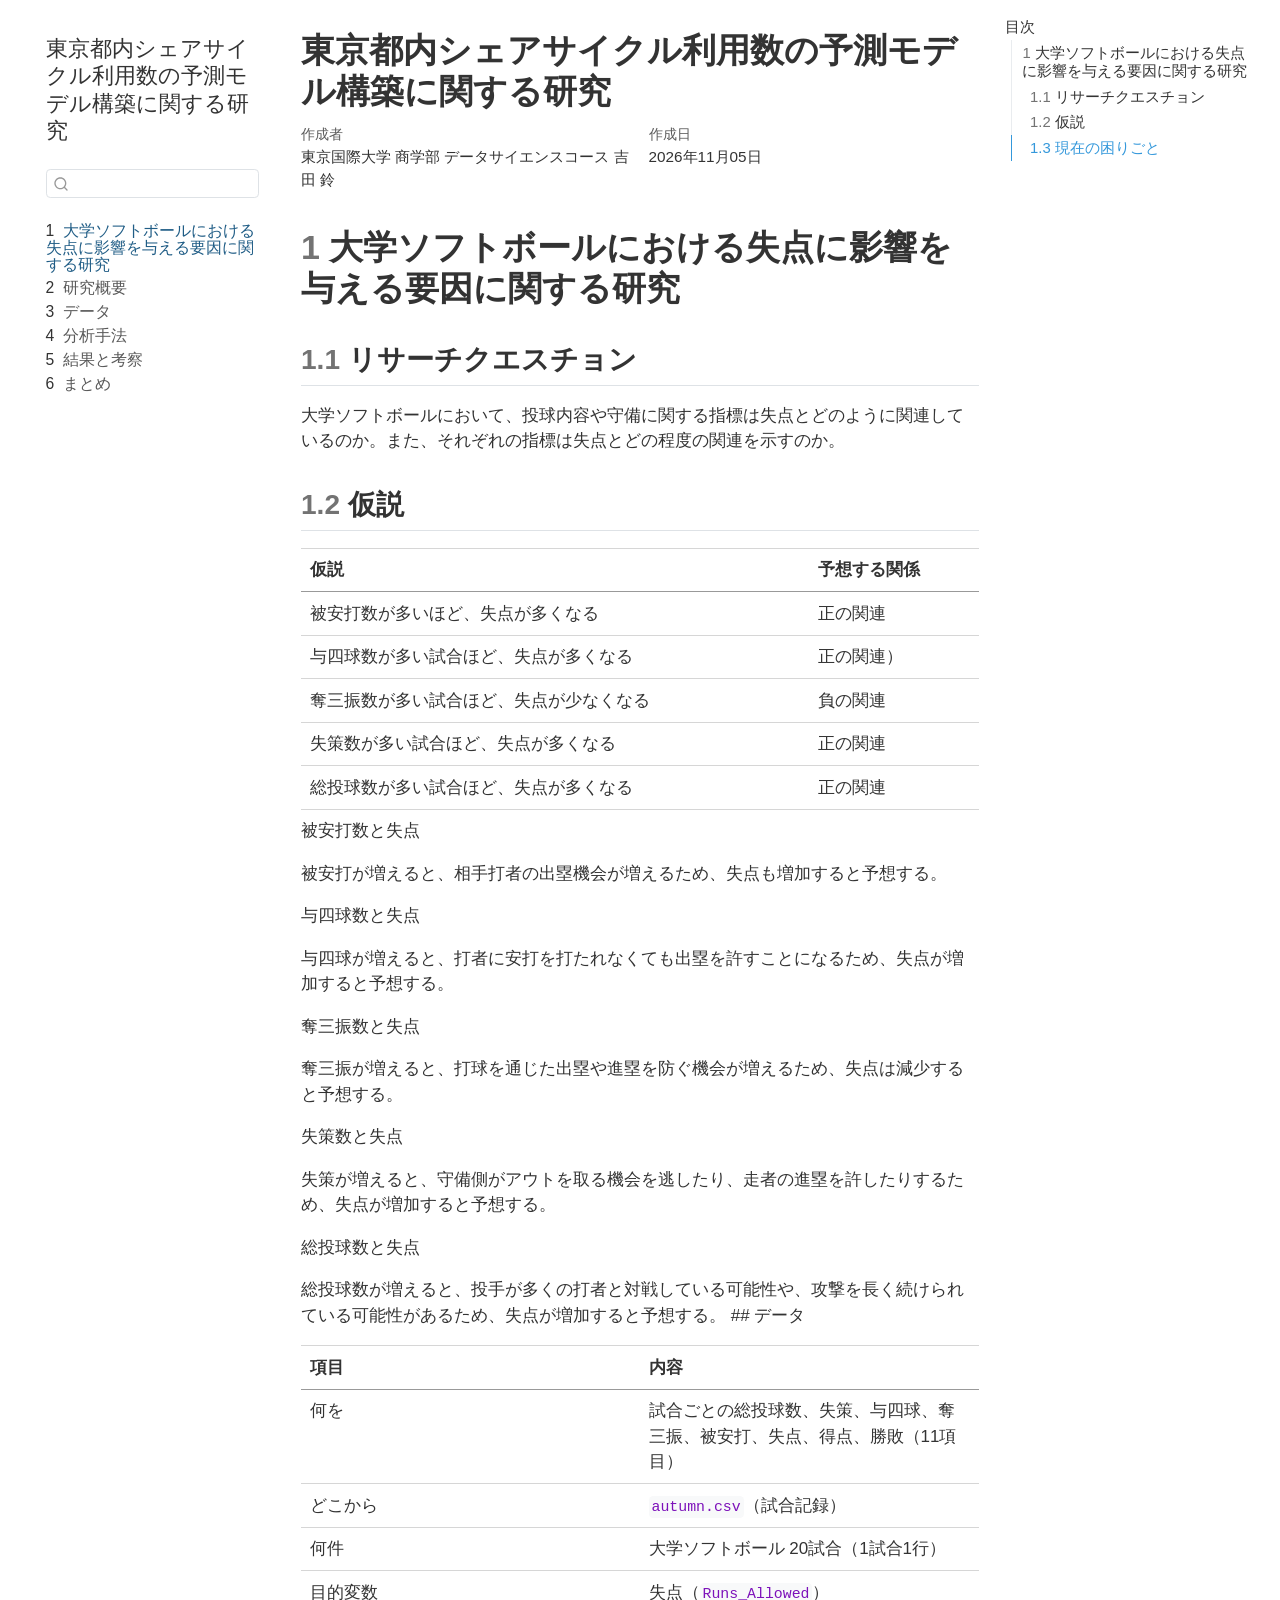
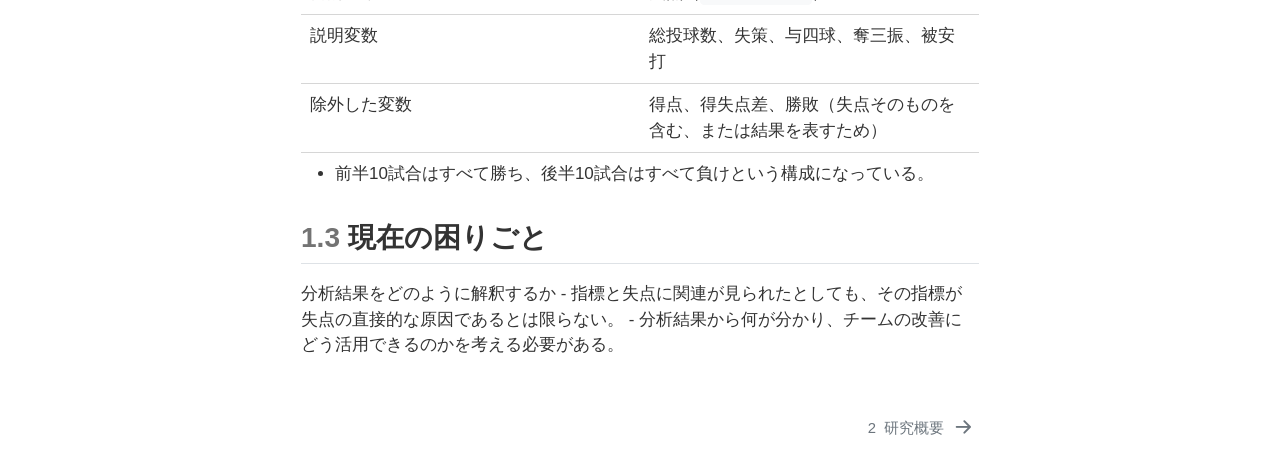
==== index.html @ 4fa382df "Built site for gh-pages" ====
<!DOCTYPE html>
<html xmlns="http://www.w3.org/1999/xhtml" lang="ja" xml:lang="ja"><head>

<meta charset="utf-8">
<meta name="generator" content="quarto-1.9.37">

<meta name="viewport" content="width=device-width, initial-scale=1.0, user-scalable=yes">

<meta name="author" content="東京国際大学 商学部 データサイエンスコース 吉田 鈴">

<title>東京都内シェアサイクル利用数の予測モデル構築に関する研究</title>
<style>

code{white-space: pre-wrap;}
span.smallcaps{font-variant: small-caps;}
div.columns{display: flex; gap: min(4vw, 1.5em);}
div.column{flex: auto; overflow-x: auto;}
div.hanging-indent{margin-left: 1.5em; text-indent: -1.5em;}
ul.task-list{list-style: none;}
ul.task-list li input[type="checkbox"] {
width: 0.8em;
margin: 0 0.8em 0.2em -1em;  vertical-align: middle;
}
</style>


<script>const headroomChanged = new CustomEvent("quarto-hrChanged", {
  detail: {},
  bubbles: true,
  cancelable: false,
  composed: false,
});

const announceDismiss = () => {
  const annEl = window.document.getElementById("quarto-announcement");
  if (annEl) {
    annEl.remove();

    const annId = annEl.getAttribute("data-announcement-id");
    window.localStorage.setItem(`quarto-announce-${annId}`, "true");
  }
};

const announceRegister = () => {
  const annEl = window.document.getElementById("quarto-announcement");
  if (annEl) {
    const annId = annEl.getAttribute("data-announcement-id");
    const isDismissed =
      window.localStorage.getItem(`quarto-announce-${annId}`) || false;
    if (isDismissed) {
      announceDismiss();
      return;
    } else {
      annEl.classList.remove("hidden");
    }

    const actionEl = annEl.querySelector(".quarto-announcement-action");
    if (actionEl) {
      actionEl.addEventListener("click", function (e) {
        e.preventDefault();
        // Hide the bar immediately
        announceDismiss();
      });
    }
  }
};

window.document.addEventListener("DOMContentLoaded", function () {
  let init = false;

  announceRegister();

  // Manage the back to top button, if one is present.
  let lastScrollTop = window.pageYOffset || document.documentElement.scrollTop;
  const scrollDownBuffer = 5;
  const scrollUpBuffer = 35;
  const btn = document.getElementById("quarto-back-to-top");
  const hideBackToTop = () => {
    btn.style.display = "none";
  };
  const showBackToTop = () => {
    btn.style.display = "inline-block";
  };
  if (btn) {
    window.document.addEventListener(
      "scroll",
      function () {
        const currentScrollTop =
          window.pageYOffset || document.documentElement.scrollTop;

        // Shows and hides the button 'intelligently' as the user scrolls
        if (currentScrollTop - scrollDownBuffer > lastScrollTop) {
          hideBackToTop();
          lastScrollTop = currentScrollTop <= 0 ? 0 : currentScrollTop;
        } else if (currentScrollTop < lastScrollTop - scrollUpBuffer) {
          showBackToTop();
          lastScrollTop = currentScrollTop <= 0 ? 0 : currentScrollTop;
        }

        // Show the button at the bottom, hides it at the top
        if (currentScrollTop <= 0) {
          hideBackToTop();
        } else if (
          window.innerHeight + currentScrollTop >=
          document.body.offsetHeight
        ) {
          showBackToTop();
        }
      },
      false
    );
  }

  function throttle(func, wait) {
    var timeout;
    return function () {
      const context = this;
      const args = arguments;
      const later = function () {
        clearTimeout(timeout);
        timeout = null;
        func.apply(context, args);
      };

      if (!timeout) {
        timeout = setTimeout(later, wait);
      }
    };
  }

  function headerOffset() {
    // Set an offset if there is are fixed top navbar
    const headerEl = window.document.querySelector("header.fixed-top");
    if (headerEl) {
      return headerEl.clientHeight;
    } else {
      return 0;
    }
  }

  function footerOffset() {
    const footerEl = window.document.querySelector("footer.footer");
    if (footerEl) {
      return footerEl.clientHeight;
    } else {
      return 0;
    }
  }

  function dashboardOffset() {
    const dashboardNavEl = window.document.getElementById(
      "quarto-dashboard-header"
    );
    if (dashboardNavEl !== null) {
      return dashboardNavEl.clientHeight;
    } else {
      return 0;
    }
  }

  function updateDocumentOffsetWithoutAnimation() {
    updateDocumentOffset(false);
  }

  function updateDocumentOffset(animated) {
    // set body offset
    const topOffset = headerOffset();
    const bodyOffset = topOffset + footerOffset() + dashboardOffset();
    const bodyEl = window.document.body;
    bodyEl.setAttribute("data-bs-offset", topOffset);
    bodyEl.style.paddingTop = topOffset + "px";

    // deal with sidebar offsets
    const sidebars = window.document.querySelectorAll(
      ".sidebar, .headroom-target"
    );
    sidebars.forEach((sidebar) => {
      if (!animated) {
        sidebar.classList.add("notransition");
        // Remove the no transition class after the animation has time to complete
        setTimeout(function () {
          sidebar.classList.remove("notransition");
        }, 201);
      }

      if (window.Headroom && sidebar.classList.contains("sidebar-unpinned")) {
        sidebar.style.top = "0";
        sidebar.style.maxHeight = "100vh";
      } else {
        sidebar.style.top = topOffset + "px";
        sidebar.style.maxHeight = "calc(100vh - " + topOffset + "px)";
      }
    });

    // allow space for footer
    const mainContainer = window.document.querySelector(".quarto-container");
    if (mainContainer) {
      mainContainer.style.minHeight = "calc(100vh - " + bodyOffset + "px)";
    }

    // link offset
    let linkStyle = window.document.querySelector("#quarto-target-style");
    if (!linkStyle) {
      linkStyle = window.document.createElement("style");
      linkStyle.setAttribute("id", "quarto-target-style");
      window.document.head.appendChild(linkStyle);
    }
    while (linkStyle.firstChild) {
      linkStyle.removeChild(linkStyle.firstChild);
    }
    if (topOffset > 0) {
      linkStyle.appendChild(
        window.document.createTextNode(`
      section:target::before {
        content: "";
        display: block;
        height: ${topOffset}px;
        margin: -${topOffset}px 0 0;
      }`)
      );
    }
    if (init) {
      window.dispatchEvent(headroomChanged);
    }
    init = true;
  }

  // initialize headroom
  var header = window.document.querySelector("#quarto-header");
  if (header && window.Headroom) {
    const headroom = new window.Headroom(header, {
      tolerance: 5,
      onPin: function () {
        const sidebars = window.document.querySelectorAll(
          ".sidebar, .headroom-target"
        );
        sidebars.forEach((sidebar) => {
          sidebar.classList.remove("sidebar-unpinned");
        });
        updateDocumentOffset();
      },
      onUnpin: function () {
        const sidebars = window.document.querySelectorAll(
          ".sidebar, .headroom-target"
        );
        sidebars.forEach((sidebar) => {
          sidebar.classList.add("sidebar-unpinned");
        });
        updateDocumentOffset();
      },
    });
    headroom.init();

    let frozen = false;
    window.quartoToggleHeadroom = function () {
      if (frozen) {
        headroom.unfreeze();
        frozen = false;
      } else {
        headroom.freeze();
        frozen = true;
      }
    };
  }

  window.addEventListener(
    "hashchange",
    function (e) {
      if (
        getComputedStyle(document.documentElement).scrollBehavior !== "smooth"
      ) {
        window.scrollTo(0, window.pageYOffset - headerOffset());
      }
    },
    false
  );

  // Observe size changed for the header
  const headerEl = window.document.querySelector("header.fixed-top");
  if (headerEl && window.ResizeObserver) {
    const observer = new window.ResizeObserver(() => {
      setTimeout(updateDocumentOffsetWithoutAnimation, 0);
    });
    observer.observe(headerEl, {
      attributes: true,
      childList: true,
      characterData: true,
    });
  } else {
    window.addEventListener(
      "resize",
      throttle(updateDocumentOffsetWithoutAnimation, 50)
    );
  }
  setTimeout(updateDocumentOffsetWithoutAnimation, 250);

  // fixup index.html links if we aren't on the filesystem
  if (window.location.protocol !== "file:") {
    const links = window.document.querySelectorAll("a");
    for (let i = 0; i < links.length; i++) {
      if (links[i].href) {
        links[i].dataset.originalHref = links[i].href;
        links[i].href = links[i].href.replace(/\/index\.html/, "/");
      }
    }

    // Fixup any sharing links that require urls
    // Append url to any sharing urls
    const sharingLinks = window.document.querySelectorAll(
      "a.sidebar-tools-main-item, a.quarto-navigation-tool, a.quarto-navbar-tools, a.quarto-navbar-tools-item"
    );
    for (let i = 0; i < sharingLinks.length; i++) {
      const sharingLink = sharingLinks[i];
      const href = sharingLink.getAttribute("href");
      if (href) {
        sharingLink.setAttribute(
          "href",
          href.replace("|url|", window.location.href)
        );
      }
    }

    // Scroll the active navigation item into view, if necessary
    const navSidebar = window.document.querySelector("nav#quarto-sidebar");
    if (navSidebar) {
      // Find the active item
      const activeItem = navSidebar.querySelector("li.sidebar-item a.active");
      if (activeItem) {
        // Wait for the scroll height and height to resolve by observing size changes on the
        // nav element that is scrollable
        const resizeObserver = new ResizeObserver((_entries) => {
          // The bottom of the element
          const elBottom = activeItem.offsetTop;
          const viewBottom = navSidebar.scrollTop + navSidebar.clientHeight;

          // The element height and scroll height are the same, then we are still loading
          if (viewBottom !== navSidebar.scrollHeight) {
            // Determine if the item isn't visible and scroll to it
            if (elBottom >= viewBottom) {
              navSidebar.scrollTop = elBottom;
            }

            // stop observing now since we've completed the scroll
            resizeObserver.unobserve(navSidebar);
          }
        });
        resizeObserver.observe(navSidebar);
      }
    }
  }
});
</script>
<script>/*!
 * headroom.js v0.12.0 - Give your page some headroom. Hide your header until you need it
 * Copyright (c) 2020 Nick Williams - http://wicky.nillia.ms/headroom.js
 * License: MIT
 */

!function(t,n){"object"==typeof exports&&"undefined"!=typeof module?module.exports=n():"function"==typeof define&&define.amd?define(n):(t=t||self).Headroom=n()}(this,function(){"use strict";function t(){return"undefined"!=typeof window}function d(t){return function(t){return t&&t.document&&function(t){return 9===t.nodeType}(t.document)}(t)?function(t){var n=t.document,o=n.body,s=n.documentElement;return{scrollHeight:function(){return Math.max(o.scrollHeight,s.scrollHeight,o.offsetHeight,s.offsetHeight,o.clientHeight,s.clientHeight)},height:function(){return t.innerHeight||s.clientHeight||o.clientHeight},scrollY:function(){return void 0!==t.pageYOffset?t.pageYOffset:(s||o.parentNode||o).scrollTop}}}(t):function(t){return{scrollHeight:function(){return Math.max(t.scrollHeight,t.offsetHeight,t.clientHeight)},height:function(){return Math.max(t.offsetHeight,t.clientHeight)},scrollY:function(){return t.scrollTop}}}(t)}function n(t,s,e){var n,o=function(){var n=!1;try{var t={get passive(){n=!0}};window.addEventListener("test",t,t),window.removeEventListener("test",t,t)}catch(t){n=!1}return n}(),i=!1,r=d(t),l=r.scrollY(),a={};function c(){var t=Math.round(r.scrollY()),n=r.height(),o=r.scrollHeight();a.scrollY=t,a.lastScrollY=l,a.direction=l<t?"down":"up",a.distance=Math.abs(t-l),a.isOutOfBounds=t<0||o<t+n,a.top=t<=s.offset[a.direction],a.bottom=o<=t+n,a.toleranceExceeded=a.distance>s.tolerance[a.direction],e(a),l=t,i=!1}function h(){i||(i=!0,n=requestAnimationFrame(c))}var u=!!o&&{passive:!0,capture:!1};return t.addEventListener("scroll",h,u),c(),{destroy:function(){cancelAnimationFrame(n),t.removeEventListener("scroll",h,u)}}}function o(t){return t===Object(t)?t:{down:t,up:t}}function s(t,n){n=n||{},Object.assign(this,s.options,n),this.classes=Object.assign({},s.options.classes,n.classes),this.elem=t,this.tolerance=o(this.tolerance),this.offset=o(this.offset),this.initialised=!1,this.frozen=!1}return s.prototype={constructor:s,init:function(){return s.cutsTheMustard&&!this.initialised&&(this.addClass("initial"),this.initialised=!0,setTimeout(function(t){t.scrollTracker=n(t.scroller,{offset:t.offset,tolerance:t.tolerance},t.update.bind(t))},100,this)),this},destroy:function(){this.initialised=!1,Object.keys(this.classes).forEach(this.removeClass,this),this.scrollTracker.destroy()},unpin:function(){!this.hasClass("pinned")&&this.hasClass("unpinned")||(this.addClass("unpinned"),this.removeClass("pinned"),this.onUnpin&&this.onUnpin.call(this))},pin:function(){this.hasClass("unpinned")&&(this.addClass("pinned"),this.removeClass("unpinned"),this.onPin&&this.onPin.call(this))},freeze:function(){this.frozen=!0,this.addClass("frozen")},unfreeze:function(){this.frozen=!1,this.removeClass("frozen")},top:function(){this.hasClass("top")||(this.addClass("top"),this.removeClass("notTop"),this.onTop&&this.onTop.call(this))},notTop:function(){this.hasClass("notTop")||(this.addClass("notTop"),this.removeClass("top"),this.onNotTop&&this.onNotTop.call(this))},bottom:function(){this.hasClass("bottom")||(this.addClass("bottom"),this.removeClass("notBottom"),this.onBottom&&this.onBottom.call(this))},notBottom:function(){this.hasClass("notBottom")||(this.addClass("notBottom"),this.removeClass("bottom"),this.onNotBottom&&this.onNotBottom.call(this))},shouldUnpin:function(t){return"down"===t.direction&&!t.top&&t.toleranceExceeded},shouldPin:function(t){return"up"===t.direction&&t.toleranceExceeded||t.top},addClass:function(t){this.elem.classList.add.apply(this.elem.classList,this.classes[t].split(" "))},removeClass:function(t){this.elem.classList.remove.apply(this.elem.classList,this.classes[t].split(" "))},hasClass:function(t){return this.classes[t].split(" ").every(function(t){return this.classList.contains(t)},this.elem)},update:function(t){t.isOutOfBounds||!0!==this.frozen&&(t.top?this.top():this.notTop(),t.bottom?this.bottom():this.notBottom(),this.shouldUnpin(t)?this.unpin():this.shouldPin(t)&&this.pin())}},s.options={tolerance:{up:0,down:0},offset:0,scroller:t()?window:null,classes:{frozen:"headroom--frozen",pinned:"headroom--pinned",unpinned:"headroom--unpinned",top:"headroom--top",notTop:"headroom--not-top",bottom:"headroom--bottom",notBottom:"headroom--not-bottom",initial:"headroom"}},s.cutsTheMustard=!!(t()&&function(){}.bind&&"classList"in document.documentElement&&Object.assign&&Object.keys&&requestAnimationFrame),s});
</script>
<script>/*!
 * clipboard.js v2.0.11
 * https://clipboardjs.com/
 *
 * Licensed MIT © Zeno Rocha
 */
!function(t,e){"object"==typeof exports&&"object"==typeof module?module.exports=e():"function"==typeof define&&define.amd?define([],e):"object"==typeof exports?exports.ClipboardJS=e():t.ClipboardJS=e()}(this,function(){return n={686:function(t,e,n){"use strict";n.d(e,{default:function(){return b}});var e=n(279),i=n.n(e),e=n(370),u=n.n(e),e=n(817),r=n.n(e);function c(t){try{return document.execCommand(t)}catch(t){return}}var a=function(t){t=r()(t);return c("cut"),t};function o(t,e){var n,o,t=(n=t,o="rtl"===document.documentElement.getAttribute("dir"),(t=document.createElement("textarea")).style.fontSize="12pt",t.style.border="0",t.style.padding="0",t.style.margin="0",t.style.position="absolute",t.style[o?"right":"left"]="-9999px",o=window.pageYOffset||document.documentElement.scrollTop,t.style.top="".concat(o,"px"),t.setAttribute("readonly",""),t.value=n,t);return e.container.appendChild(t),e=r()(t),c("copy"),t.remove(),e}var f=function(t){var e=1<arguments.length&&void 0!==arguments[1]?arguments[1]:{container:document.body},n="";return"string"==typeof t?n=o(t,e):t instanceof HTMLInputElement&&!["text","search","url","tel","password"].includes(null==t?void 0:t.type)?n=o(t.value,e):(n=r()(t),c("copy")),n};function l(t){return(l="function"==typeof Symbol&&"symbol"==typeof Symbol.iterator?function(t){return typeof t}:function(t){return t&&"function"==typeof Symbol&&t.constructor===Symbol&&t!==Symbol.prototype?"symbol":typeof t})(t)}var s=function(){var t=0<arguments.length&&void 0!==arguments[0]?arguments[0]:{},e=t.action,n=void 0===e?"copy":e,o=t.container,e=t.target,t=t.text;if("copy"!==n&&"cut"!==n)throw new Error('Invalid "action" value, use either "copy" or "cut"');if(void 0!==e){if(!e||"object"!==l(e)||1!==e.nodeType)throw new Error('Invalid "target" value, use a valid Element');if("copy"===n&&e.hasAttribute("disabled"))throw new Error('Invalid "target" attribute. Please use "readonly" instead of "disabled" attribute');if("cut"===n&&(e.hasAttribute("readonly")||e.hasAttribute("disabled")))throw new Error('Invalid "target" attribute. You can\'t cut text from elements with "readonly" or "disabled" attributes')}return t?f(t,{container:o}):e?"cut"===n?a(e):f(e,{container:o}):void 0};function p(t){return(p="function"==typeof Symbol&&"symbol"==typeof Symbol.iterator?function(t){return typeof t}:function(t){return t&&"function"==typeof Symbol&&t.constructor===Symbol&&t!==Symbol.prototype?"symbol":typeof t})(t)}function d(t,e){for(var n=0;n<e.length;n++){var o=e[n];o.enumerable=o.enumerable||!1,o.configurable=!0,"value"in o&&(o.writable=!0),Object.defineProperty(t,o.key,o)}}function y(t,e){return(y=Object.setPrototypeOf||function(t,e){return t.__proto__=e,t})(t,e)}function h(n){var o=function(){if("undefined"==typeof Reflect||!Reflect.construct)return!1;if(Reflect.construct.sham)return!1;if("function"==typeof Proxy)return!0;try{return Date.prototype.toString.call(Reflect.construct(Date,[],function(){})),!0}catch(t){return!1}}();return function(){var t,e=v(n);return t=o?(t=v(this).constructor,Reflect.construct(e,arguments,t)):e.apply(this,arguments),e=this,!(t=t)||"object"!==p(t)&&"function"!=typeof t?function(t){if(void 0!==t)return t;throw new ReferenceError("this hasn't been initialised - super() hasn't been called")}(e):t}}function v(t){return(v=Object.setPrototypeOf?Object.getPrototypeOf:function(t){return t.__proto__||Object.getPrototypeOf(t)})(t)}function m(t,e){t="data-clipboard-".concat(t);if(e.hasAttribute(t))return e.getAttribute(t)}var b=function(){!function(t,e){if("function"!=typeof e&&null!==e)throw new TypeError("Super expression must either be null or a function");t.prototype=Object.create(e&&e.prototype,{constructor:{value:t,writable:!0,configurable:!0}}),e&&y(t,e)}(r,i());var t,e,n,o=h(r);function r(t,e){var n;return function(t){if(!(t instanceof r))throw new TypeError("Cannot call a class as a function")}(this),(n=o.call(this)).resolveOptions(e),n.listenClick(t),n}return t=r,n=[{key:"copy",value:function(t){var e=1<arguments.length&&void 0!==arguments[1]?arguments[1]:{container:document.body};return f(t,e)}},{key:"cut",value:function(t){return a(t)}},{key:"isSupported",value:function(){var t=0<arguments.length&&void 0!==arguments[0]?arguments[0]:["copy","cut"],t="string"==typeof t?[t]:t,e=!!document.queryCommandSupported;return t.forEach(function(t){e=e&&!!document.queryCommandSupported(t)}),e}}],(e=[{key:"resolveOptions",value:function(){var t=0<arguments.length&&void 0!==arguments[0]?arguments[0]:{};this.action="function"==typeof t.action?t.action:this.defaultAction,this.target="function"==typeof t.target?t.target:this.defaultTarget,this.text="function"==typeof t.text?t.text:this.defaultText,this.container="object"===p(t.container)?t.container:document.body}},{key:"listenClick",value:function(t){var e=this;this.listener=u()(t,"click",function(t){return e.onClick(t)})}},{key:"onClick",value:function(t){var e=t.delegateTarget||t.currentTarget,n=this.action(e)||"copy",t=s({action:n,container:this.container,target:this.target(e),text:this.text(e)});this.emit(t?"success":"error",{action:n,text:t,trigger:e,clearSelection:function(){e&&e.focus(),window.getSelection().removeAllRanges()}})}},{key:"defaultAction",value:function(t){return m("action",t)}},{key:"defaultTarget",value:function(t){t=m("target",t);if(t)return document.querySelector(t)}},{key:"defaultText",value:function(t){return m("text",t)}},{key:"destroy",value:function(){this.listener.destroy()}}])&&d(t.prototype,e),n&&d(t,n),r}()},828:function(t){var e;"undefined"==typeof Element||Element.prototype.matches||((e=Element.prototype).matches=e.matchesSelector||e.mozMatchesSelector||e.msMatchesSelector||e.oMatchesSelector||e.webkitMatchesSelector),t.exports=function(t,e){for(;t&&9!==t.nodeType;){if("function"==typeof t.matches&&t.matches(e))return t;t=t.parentNode}}},438:function(t,e,n){var u=n(828);function i(t,e,n,o,r){var i=function(e,n,t,o){return function(t){t.delegateTarget=u(t.target,n),t.delegateTarget&&o.call(e,t)}}.apply(this,arguments);return t.addEventListener(n,i,r),{destroy:function(){t.removeEventListener(n,i,r)}}}t.exports=function(t,e,n,o,r){return"function"==typeof t.addEventListener?i.apply(null,arguments):"function"==typeof n?i.bind(null,document).apply(null,arguments):("string"==typeof t&&(t=document.querySelectorAll(t)),Array.prototype.map.call(t,function(t){return i(t,e,n,o,r)}))}},879:function(t,n){n.node=function(t){return void 0!==t&&t instanceof HTMLElement&&1===t.nodeType},n.nodeList=function(t){var e=Object.prototype.toString.call(t);return void 0!==t&&("[object NodeList]"===e||"[object HTMLCollection]"===e)&&"length"in t&&(0===t.length||n.node(t[0]))},n.string=function(t){return"string"==typeof t||t instanceof String},n.fn=function(t){return"[object Function]"===Object.prototype.toString.call(t)}},370:function(t,e,n){var f=n(879),l=n(438);t.exports=function(t,e,n){if(!t&&!e&&!n)throw new Error("Missing required arguments");if(!f.string(e))throw new TypeError("Second argument must be a String");if(!f.fn(n))throw new TypeError("Third argument must be a Function");if(f.node(t))return c=e,a=n,(u=t).addEventListener(c,a),{destroy:function(){u.removeEventListener(c,a)}};if(f.nodeList(t))return o=t,r=e,i=n,Array.prototype.forEach.call(o,function(t){t.addEventListener(r,i)}),{destroy:function(){Array.prototype.forEach.call(o,function(t){t.removeEventListener(r,i)})}};if(f.string(t))return t=t,e=e,n=n,l(document.body,t,e,n);throw new TypeError("First argument must be a String, HTMLElement, HTMLCollection, or NodeList");var o,r,i,u,c,a}},817:function(t){t.exports=function(t){var e,n="SELECT"===t.nodeName?(t.focus(),t.value):"INPUT"===t.nodeName||"TEXTAREA"===t.nodeName?((e=t.hasAttribute("readonly"))||t.setAttribute("readonly",""),t.select(),t.setSelectionRange(0,t.value.length),e||t.removeAttribute("readonly"),t.value):(t.hasAttribute("contenteditable")&&t.focus(),n=window.getSelection(),(e=document.createRange()).selectNodeContents(t),n.removeAllRanges(),n.addRange(e),n.toString());return n}},279:function(t){function e(){}e.prototype={on:function(t,e,n){var o=this.e||(this.e={});return(o[t]||(o[t]=[])).push({fn:e,ctx:n}),this},once:function(t,e,n){var o=this;function r(){o.off(t,r),e.apply(n,arguments)}return r._=e,this.on(t,r,n)},emit:function(t){for(var e=[].slice.call(arguments,1),n=((this.e||(this.e={}))[t]||[]).slice(),o=0,r=n.length;o<r;o++)n[o].fn.apply(n[o].ctx,e);return this},off:function(t,e){var n=this.e||(this.e={}),o=n[t],r=[];if(o&&e)for(var i=0,u=o.length;i<u;i++)o[i].fn!==e&&o[i].fn._!==e&&r.push(o[i]);return r.length?n[t]=r:delete n[t],this}},t.exports=e,t.exports.TinyEmitter=e}},r={},o.n=function(t){var e=t&&t.__esModule?function(){return t.default}:function(){return t};return o.d(e,{a:e}),e},o.d=function(t,e){for(var n in e)o.o(e,n)&&!o.o(t,n)&&Object.defineProperty(t,n,{enumerable:!0,get:e[n]})},o.o=function(t,e){return Object.prototype.hasOwnProperty.call(t,e)},o(686).default;function o(t){if(r[t])return r[t].exports;var e=r[t]={exports:{}};return n[t](e,e.exports,o),e.exports}var n,r});</script>
<script>/*! @algolia/autocomplete-js 1.19.1 | MIT License | © Algolia, Inc. and contributors | https://github.com/algolia/autocomplete */
!function(e,t){"object"==typeof exports&&"undefined"!=typeof module?t(exports):"function"==typeof define&&define.amd?define(["exports"],t):t((e="undefined"!=typeof globalThis?globalThis:e||self)["@algolia/autocomplete-js"]={})}(this,(function(e){"use strict";function t(e,t){var n=Object.keys(e);if(Object.getOwnPropertySymbols){var r=Object.getOwnPropertySymbols(e);t&&(r=r.filter((function(t){return Object.getOwnPropertyDescriptor(e,t).enumerable}))),n.push.apply(n,r)}return n}function n(e){for(var n=1;n<arguments.length;n++){var r=null!=arguments[n]?arguments[n]:{};n%2?t(Object(r),!0).forEach((function(t){o(e,t,r[t])})):Object.getOwnPropertyDescriptors?Object.defineProperties(e,Object.getOwnPropertyDescriptors(r)):t(Object(r)).forEach((function(t){Object.defineProperty(e,t,Object.getOwnPropertyDescriptor(r,t))}))}return e}function r(e){return r="function"==typeof Symbol&&"symbol"==typeof Symbol.iterator?function(e){return typeof e}:function(e){return e&&"function"==typeof Symbol&&e.constructor===Symbol&&e!==Symbol.prototype?"symbol":typeof e},r(e)}function o(e,t,n){return(t=function(e){var t=function(e,t){if("object"!=typeof e||null===e)return e;var n=e[Symbol.toPrimitive];if(void 0!==n){var r=n.call(e,t||"default");if("object"!=typeof r)return r;throw new TypeError("@@toPrimitive must return a primitive value.")}return("string"===t?String:Number)(e)}(e,"string");return"symbol"==typeof t?t:String(t)}(t))in e?Object.defineProperty(e,t,{value:n,enumerable:!0,configurable:!0,writable:!0}):e[t]=n,e}function i(){return i=Object.assign?Object.assign.bind():function(e){for(var t=1;t<arguments.length;t++){var n=arguments[t];for(var r in n)Object.prototype.hasOwnProperty.call(n,r)&&(e[r]=n[r])}return e},i.apply(this,arguments)}function u(e,t){if(null==e)return{};var n,r,o=function(e,t){if(null==e)return{};var n,r,o={},i=Object.keys(e);for(r=0;r<i.length;r++)n=i[r],t.indexOf(n)>=0||(o[n]=e[n]);return o}(e,t);if(Object.getOwnPropertySymbols){var i=Object.getOwnPropertySymbols(e);for(r=0;r<i.length;r++)n=i[r],t.indexOf(n)>=0||Object.prototype.propertyIsEnumerable.call(e,n)&&(o[n]=e[n])}return o}function a(e,t){return function(e){if(Array.isArray(e))return e}(e)||function(e,t){var n=null==e?null:"undefined"!=typeof Symbol&&e[Symbol.iterator]||e["@@iterator"];if(null!=n){var r,o,i,u,a=[],l=!0,c=!1;try{if(i=(n=n.call(e)).next,0===t){if(Object(n)!==n)return;l=!1}else for(;!(l=(r=i.call(n)).done)&&(a.push(r.value),a.length!==t);l=!0);}catch(e){c=!0,o=e}finally{try{if(!l&&null!=n.return&&(u=n.return(),Object(u)!==u))return}finally{if(c)throw o}}return a}}(e,t)||c(e,t)||function(){throw new TypeError("Invalid attempt to destructure non-iterable instance.\nIn order to be iterable, non-array objects must have a [Symbol.iterator]() method.")}()}function l(e){return function(e){if(Array.isArray(e))return s(e)}(e)||function(e){if("undefined"!=typeof Symbol&&null!=e[Symbol.iterator]||null!=e["@@iterator"])return Array.from(e)}(e)||c(e)||function(){throw new TypeError("Invalid attempt to spread non-iterable instance.\nIn order to be iterable, non-array objects must have a [Symbol.iterator]() method.")}()}function c(e,t){if(e){if("string"==typeof e)return s(e,t);var n=Object.prototype.toString.call(e).slice(8,-1);return"Object"===n&&e.constructor&&(n=e.constructor.name),"Map"===n||"Set"===n?Array.from(e):"Arguments"===n||/^(?:Ui|I)nt(?:8|16|32)(?:Clamped)?Array$/.test(n)?s(e,t):void 0}}function s(e,t){(null==t||t>e.length)&&(t=e.length);for(var n=0,r=new Array(t);n<t;n++)r[n]=e[n];return r}function f(e){return{current:e}}function p(e,t){var n=void 0;return function(){for(var r=arguments.length,o=new Array(r),i=0;i<r;i++)o[i]=arguments[i];n&&clearTimeout(n),n=setTimeout((function(){return e.apply(void 0,o)}),t)}}function m(e){return e.reduce((function(e,t){return e.concat(t)}),[])}var v=0;function d(){return"autocomplete-".concat(v++)}function y(e,t){return t.reduce((function(e,t){return e&&e[t]}),e)}function b(e){return 0===e.collections.length?0:e.collections.reduce((function(e,t){return e+t.items.length}),0)}function g(e){return e!==Object(e)}function h(e,t){if(e===t)return!0;if(g(e)||g(t)||"function"==typeof e||"function"==typeof t)return e===t;if(Object.keys(e).length!==Object.keys(t).length)return!1;for(var n=0,r=Object.keys(e);n<r.length;n++){var o=r[n];if(!(o in t))return!1;if(!h(e[o],t[o]))return!1}return!0}var _=function(){};var O="1.19.1",S=[{segment:"autocomplete-core",version:O}];function j(e){var t=e.item,n=e.items,r=void 0===n?[]:n;return{index:t.__autocomplete_indexName,items:[t],positions:[1+r.findIndex((function(e){return e.objectID===t.objectID}))],queryID:t.__autocomplete_queryID,algoliaSource:["autocomplete"]}}function P(e,t){return function(e){if(Array.isArray(e))return e}(e)||function(e,t){var n=null==e?null:"undefined"!=typeof Symbol&&e[Symbol.iterator]||e["@@iterator"];if(null!=n){var r,o,i,u,a=[],l=!0,c=!1;try{if(i=(n=n.call(e)).next,0===t){if(Object(n)!==n)return;l=!1}else for(;!(l=(r=i.call(n)).done)&&(a.push(r.value),a.length!==t);l=!0);}catch(e){c=!0,o=e}finally{try{if(!l&&null!=n.return&&(u=n.return(),Object(u)!==u))return}finally{if(c)throw o}}return a}}(e,t)||function(e,t){if(!e)return;if("string"==typeof e)return w(e,t);var n=Object.prototype.toString.call(e).slice(8,-1);"Object"===n&&e.constructor&&(n=e.constructor.name);if("Map"===n||"Set"===n)return Array.from(e);if("Arguments"===n||/^(?:Ui|I)nt(?:8|16|32)(?:Clamped)?Array$/.test(n))return w(e,t)}(e,t)||function(){throw new TypeError("Invalid attempt to destructure non-iterable instance.\nIn order to be iterable, non-array objects must have a [Symbol.iterator]() method.")}()}function w(e,t){(null==t||t>e.length)&&(t=e.length);for(var n=0,r=new Array(t);n<t;n++)r[n]=e[n];return r}var I=["items"],A=["items"];function E(e){return E="function"==typeof Symbol&&"symbol"==typeof Symbol.iterator?function(e){return typeof e}:function(e){return e&&"function"==typeof Symbol&&e.constructor===Symbol&&e!==Symbol.prototype?"symbol":typeof e},E(e)}function D(e){return function(e){if(Array.isArray(e))return C(e)}(e)||function(e){if("undefined"!=typeof Symbol&&null!=e[Symbol.iterator]||null!=e["@@iterator"])return Array.from(e)}(e)||function(e,t){if(!e)return;if("string"==typeof e)return C(e,t);var n=Object.prototype.toString.call(e).slice(8,-1);"Object"===n&&e.constructor&&(n=e.constructor.name);if("Map"===n||"Set"===n)return Array.from(e);if("Arguments"===n||/^(?:Ui|I)nt(?:8|16|32)(?:Clamped)?Array$/.test(n))return C(e,t)}(e)||function(){throw new TypeError("Invalid attempt to spread non-iterable instance.\nIn order to be iterable, non-array objects must have a [Symbol.iterator]() method.")}()}function C(e,t){(null==t||t>e.length)&&(t=e.length);for(var n=0,r=new Array(t);n<t;n++)r[n]=e[n];return r}function k(e,t){if(null==e)return{};var n,r,o=function(e,t){if(null==e)return{};var n,r,o={},i=Object.keys(e);for(r=0;r<i.length;r++)n=i[r],t.indexOf(n)>=0||(o[n]=e[n]);return o}(e,t);if(Object.getOwnPropertySymbols){var i=Object.getOwnPropertySymbols(e);for(r=0;r<i.length;r++)n=i[r],t.indexOf(n)>=0||Object.prototype.propertyIsEnumerable.call(e,n)&&(o[n]=e[n])}return o}function x(e,t){var n=Object.keys(e);if(Object.getOwnPropertySymbols){var r=Object.getOwnPropertySymbols(e);t&&(r=r.filter((function(t){return Object.getOwnPropertyDescriptor(e,t).enumerable}))),n.push.apply(n,r)}return n}function N(e){for(var t=1;t<arguments.length;t++){var n=null!=arguments[t]?arguments[t]:{};t%2?x(Object(n),!0).forEach((function(t){T(e,t,n[t])})):Object.getOwnPropertyDescriptors?Object.defineProperties(e,Object.getOwnPropertyDescriptors(n)):x(Object(n)).forEach((function(t){Object.defineProperty(e,t,Object.getOwnPropertyDescriptor(n,t))}))}return e}function T(e,t,n){return(t=function(e){var t=function(e,t){if("object"!==E(e)||null===e)return e;var n=e[Symbol.toPrimitive];if(void 0!==n){var r=n.call(e,t||"default");if("object"!==E(r))return r;throw new TypeError("@@toPrimitive must return a primitive value.")}return("string"===t?String:Number)(e)}(e,"string");return"symbol"===E(t)?t:String(t)}(t))in e?Object.defineProperty(e,t,{value:n,enumerable:!0,configurable:!0,writable:!0}):e[t]=n,e}function q(e){for(var t=arguments.length>1&&void 0!==arguments[1]?arguments[1]:20,n=[],r=0;r<e.objectIDs.length;r+=t)n.push(N(N({},e),{},{objectIDs:e.objectIDs.slice(r,r+t)}));return n}function B(e){return e.map((function(e){var t=e.items,n=k(e,I);return N(N({},n),{},{objectIDs:(null==t?void 0:t.map((function(e){return e.objectID})))||n.objectIDs})}))}function R(e){var t,n,r,o=(t=P((e.version||"").split(".").map(Number),2),n=t[0],r=t[1],n>=3||2===n&&r>=4||1===n&&r>=10);function i(t,n,r){if(o&&void 0!==r){var i=r[0].__autocomplete_algoliaCredentials,u={"X-Algolia-Application-Id":i.appId,"X-Algolia-API-Key":i.apiKey};e.apply(void 0,[t].concat(D(n),[{headers:u}]))}else e.apply(void 0,[t].concat(D(n)))}return{init:function(t,n){e("init",{appId:t,apiKey:n})},setAuthenticatedUserToken:function(t){e("setAuthenticatedUserToken",t)},setUserToken:function(t){e("setUserToken",t)},clickedObjectIDsAfterSearch:function(){for(var e=arguments.length,t=new Array(e),n=0;n<e;n++)t[n]=arguments[n];t.length>0&&i("clickedObjectIDsAfterSearch",B(t),t[0].items)},clickedObjectIDs:function(){for(var e=arguments.length,t=new Array(e),n=0;n<e;n++)t[n]=arguments[n];t.length>0&&i("clickedObjectIDs",B(t),t[0].items)},clickedFilters:function(){for(var t=arguments.length,n=new Array(t),r=0;r<t;r++)n[r]=arguments[r];n.length>0&&e.apply(void 0,["clickedFilters"].concat(n))},convertedObjectIDsAfterSearch:function(){for(var e=arguments.length,t=new Array(e),n=0;n<e;n++)t[n]=arguments[n];t.length>0&&i("convertedObjectIDsAfterSearch",B(t),t[0].items)},convertedObjectIDs:function(){for(var e=arguments.length,t=new Array(e),n=0;n<e;n++)t[n]=arguments[n];t.length>0&&i("convertedObjectIDs",B(t),t[0].items)},convertedFilters:function(){for(var t=arguments.length,n=new Array(t),r=0;r<t;r++)n[r]=arguments[r];n.length>0&&e.apply(void 0,["convertedFilters"].concat(n))},viewedObjectIDs:function(){for(var e=arguments.length,t=new Array(e),n=0;n<e;n++)t[n]=arguments[n];t.length>0&&t.reduce((function(e,t){var n=t.items,r=k(t,A);return[].concat(D(e),D(q(N(N({},r),{},{objectIDs:(null==n?void 0:n.map((function(e){return e.objectID})))||r.objectIDs})).map((function(e){return{items:n,payload:e}}))))}),[]).forEach((function(e){var t=e.items;return i("viewedObjectIDs",[e.payload],t)}))},viewedFilters:function(){for(var t=arguments.length,n=new Array(t),r=0;r<t;r++)n[r]=arguments[r];n.length>0&&e.apply(void 0,["viewedFilters"].concat(n))}}}function L(e){var t=e.items.reduce((function(e,t){var n;return e[t.__autocomplete_indexName]=(null!==(n=e[t.__autocomplete_indexName])&&void 0!==n?n:[]).concat(t),e}),{});return Object.keys(t).map((function(e){return{index:e,items:t[e],algoliaSource:["autocomplete"]}}))}function F(e){return e.objectID&&e.__autocomplete_indexName&&e.__autocomplete_queryID}function U(e){return U="function"==typeof Symbol&&"symbol"==typeof Symbol.iterator?function(e){return typeof e}:function(e){return e&&"function"==typeof Symbol&&e.constructor===Symbol&&e!==Symbol.prototype?"symbol":typeof e},U(e)}function M(e){return function(e){if(Array.isArray(e))return H(e)}(e)||function(e){if("undefined"!=typeof Symbol&&null!=e[Symbol.iterator]||null!=e["@@iterator"])return Array.from(e)}(e)||function(e,t){if(!e)return;if("string"==typeof e)return H(e,t);var n=Object.prototype.toString.call(e).slice(8,-1);"Object"===n&&e.constructor&&(n=e.constructor.name);if("Map"===n||"Set"===n)return Array.from(e);if("Arguments"===n||/^(?:Ui|I)nt(?:8|16|32)(?:Clamped)?Array$/.test(n))return H(e,t)}(e)||function(){throw new TypeError("Invalid attempt to spread non-iterable instance.\nIn order to be iterable, non-array objects must have a [Symbol.iterator]() method.")}()}function H(e,t){(null==t||t>e.length)&&(t=e.length);for(var n=0,r=new Array(t);n<t;n++)r[n]=e[n];return r}function V(e,t){var n=Object.keys(e);if(Object.getOwnPropertySymbols){var r=Object.getOwnPropertySymbols(e);t&&(r=r.filter((function(t){return Object.getOwnPropertyDescriptor(e,t).enumerable}))),n.push.apply(n,r)}return n}function W(e){for(var t=1;t<arguments.length;t++){var n=null!=arguments[t]?arguments[t]:{};t%2?V(Object(n),!0).forEach((function(t){Q(e,t,n[t])})):Object.getOwnPropertyDescriptors?Object.defineProperties(e,Object.getOwnPropertyDescriptors(n)):V(Object(n)).forEach((function(t){Object.defineProperty(e,t,Object.getOwnPropertyDescriptor(n,t))}))}return e}function Q(e,t,n){return(t=function(e){var t=function(e,t){if("object"!==U(e)||null===e)return e;var n=e[Symbol.toPrimitive];if(void 0!==n){var r=n.call(e,t||"default");if("object"!==U(r))return r;throw new TypeError("@@toPrimitive must return a primitive value.")}return("string"===t?String:Number)(e)}(e,"string");return"symbol"===U(t)?t:String(t)}(t))in e?Object.defineProperty(e,t,{value:n,enumerable:!0,configurable:!0,writable:!0}):e[t]=n,e}var K="2.15.0",$="https://cdn.jsdelivr.net/npm/search-insights@".concat(K,"/dist/search-insights.min.js"),z=p((function(e){var t=e.onItemsChange,n=e.items,r=e.insights,o=e.state;t({insights:r,insightsEvents:L({items:n}).map((function(e){return W({eventName:"Items Viewed"},e)})),state:o})}),400);function G(e){var t=function(e){return W({onItemsChange:function(e){var t=e.insights,n=e.insightsEvents,r=e.state;t.viewedObjectIDs.apply(t,M(n.map((function(e){return W(W({},e),{},{algoliaSource:J(e.algoliaSource,r.context)})}))))},onSelect:function(e){var t=e.insights,n=e.insightsEvents,r=e.state;t.clickedObjectIDsAfterSearch.apply(t,M(n.map((function(e){return W(W({},e),{},{algoliaSource:J(e.algoliaSource,r.context)})}))))},onActive:_,__autocomplete_clickAnalytics:!0},e)}(e),n=t.insightsClient,r=t.insightsInitParams,o=t.onItemsChange,i=t.onSelect,u=t.onActive,a=t.__autocomplete_clickAnalytics,l=n;if(n||function(e){if("undefined"!=typeof window)e({window:window})}((function(e){var t=e.window,n=t.AlgoliaAnalyticsObject||"aa";"string"==typeof n&&(l=t[n]),l||(t.AlgoliaAnalyticsObject=n,t[n]||(t[n]=function(){t[n].queue||(t[n].queue=[]);for(var e=arguments.length,r=new Array(e),o=0;o<e;o++)r[o]=arguments[o];t[n].queue.push(r)}),t[n].version=K,l=t[n],function(e){var t="[Autocomplete]: Could not load search-insights.js. Please load it manually following https://alg.li/insights-autocomplete";try{var n=e.document.createElement("script");n.async=!0,n.src=$,n.onerror=function(){console.error(t)},document.body.appendChild(n)}catch(e){console.error(t)}}(t))})),!l)return{};r&&l("init",W({partial:!0},r));var c=R(l),s=f([]),m=p((function(e){var t=e.state;if(t.isOpen){var n=t.collections.reduce((function(e,t){return[].concat(M(e),M(t.items))}),[]).filter(F);h(s.current.map((function(e){return e.objectID})),n.map((function(e){return e.objectID})))||(s.current=n,n.length>0&&z({onItemsChange:o,items:n,insights:c,state:t}))}}),0);return{name:"aa.algoliaInsightsPlugin",subscribe:function(e){var t=e.setContext,n=e.onSelect,r=e.onActive;function o(e){t({algoliaInsightsPlugin:{__algoliaSearchParameters:W(W({},a?{clickAnalytics:!0}:{}),e?{userToken:X(e)}:{}),insights:c}})}l("addAlgoliaAgent","insights-plugin"),o(),l("onUserTokenChange",(function(e){o(e)})),l("getUserToken",null,(function(e,t){o(t)})),n((function(e){var t=e.item,n=e.state,r=e.event,o=e.source;F(t)&&i({state:n,event:r,insights:c,item:t,insightsEvents:[W({eventName:"Item Selected"},j({item:t,items:o.getItems().filter(F)}))]})})),r((function(e){var t=e.item,n=e.source,r=e.state,o=e.event;F(t)&&u({state:r,event:o,insights:c,item:t,insightsEvents:[W({eventName:"Item Active"},j({item:t,items:n.getItems().filter(F)}))]})}))},onStateChange:function(e){var t=e.state;m({state:t})},__autocomplete_pluginOptions:e}}function J(){var e,t=arguments.length>0&&void 0!==arguments[0]?arguments[0]:[],n=arguments.length>1?arguments[1]:void 0;return[].concat(M(t),["autocomplete-internal"],M(null!==(e=n.algoliaInsightsPlugin)&&void 0!==e&&e.__automaticInsights?["autocomplete-automatic"]:[]))}function X(e){return"number"==typeof e?e.toString():e}function Y(e,t){var n=t;return{then:function(t,r){return Y(e.then(ee(t,n,e),ee(r,n,e)),n)},catch:function(t){return Y(e.catch(ee(t,n,e)),n)},finally:function(t){return t&&n.onCancelList.push(t),Y(e.finally(ee(t&&function(){return n.onCancelList=[],t()},n,e)),n)},cancel:function(){n.isCanceled=!0;var e=n.onCancelList;n.onCancelList=[],e.forEach((function(e){e()}))},isCanceled:function(){return!0===n.isCanceled}}}function Z(e){return Y(e,{isCanceled:!1,onCancelList:[]})}function ee(e,t,n){return e?function(n){return t.isCanceled?n:e(n)}:n}var te,ne=!0;function re(e,t,n,r){if(!n)return null;if(e<0&&(null===t||null!==r&&0===t))return n+e;var o=(null===t?-1:t)+e;return o<=-1||o>=n?null===r?null:0:o}function oe(e,t){var n=Object.keys(e);if(Object.getOwnPropertySymbols){var r=Object.getOwnPropertySymbols(e);t&&(r=r.filter((function(t){return Object.getOwnPropertyDescriptor(e,t).enumerable}))),n.push.apply(n,r)}return n}function ie(e){for(var t=1;t<arguments.length;t++){var n=null!=arguments[t]?arguments[t]:{};t%2?oe(Object(n),!0).forEach((function(t){ue(e,t,n[t])})):Object.getOwnPropertyDescriptors?Object.defineProperties(e,Object.getOwnPropertyDescriptors(n)):oe(Object(n)).forEach((function(t){Object.defineProperty(e,t,Object.getOwnPropertyDescriptor(n,t))}))}return e}function ue(e,t,n){return(t=function(e){var t=function(e,t){if("object"!==ae(e)||null===e)return e;var n=e[Symbol.toPrimitive];if(void 0!==n){var r=n.call(e,t||"default");if("object"!==ae(r))return r;throw new TypeError("@@toPrimitive must return a primitive value.")}return("string"===t?String:Number)(e)}(e,"string");return"symbol"===ae(t)?t:String(t)}(t))in e?Object.defineProperty(e,t,{value:n,enumerable:!0,configurable:!0,writable:!0}):e[t]=n,e}function ae(e){return ae="function"==typeof Symbol&&"symbol"==typeof Symbol.iterator?function(e){return typeof e}:function(e){return e&&"function"==typeof Symbol&&e.constructor===Symbol&&e!==Symbol.prototype?"symbol":typeof e},ae(e)}function le(e,t){var n="undefined"!=typeof Symbol&&e[Symbol.iterator]||e["@@iterator"];if(!n){if(Array.isArray(e)||(n=function(e,t){if(!e)return;if("string"==typeof e)return ce(e,t);var n=Object.prototype.toString.call(e).slice(8,-1);"Object"===n&&e.constructor&&(n=e.constructor.name);if("Map"===n||"Set"===n)return Array.from(e);if("Arguments"===n||/^(?:Ui|I)nt(?:8|16|32)(?:Clamped)?Array$/.test(n))return ce(e,t)}(e))||t&&e&&"number"==typeof e.length){n&&(e=n);var r=0,o=function(){};return{s:o,n:function(){return r>=e.length?{done:!0}:{done:!1,value:e[r++]}},e:function(e){throw e},f:o}}throw new TypeError("Invalid attempt to iterate non-iterable instance.\nIn order to be iterable, non-array objects must have a [Symbol.iterator]() method.")}var i,u=!0,a=!1;return{s:function(){n=n.call(e)},n:function(){var e=n.next();return u=e.done,e},e:function(e){a=!0,i=e},f:function(){try{u||null==n.return||n.return()}finally{if(a)throw i}}}}function ce(e,t){(null==t||t>e.length)&&(t=e.length);for(var n=0,r=new Array(t);n<t;n++)r[n]=e[n];return r}var se=function(e,t){var n,r=!1,o=[],i=le(e);try{for(i.s();!(n=i.n()).done;){var u,a,l,c=null===(u=n.value.__autocomplete_pluginOptions)||void 0===u||null===(a=(l=u).awaitSubmit)||void 0===a?void 0:a.call(l);if("number"==typeof c)o.push(c);else if(!0===c){r=!0;break}}}catch(e){i.e(e)}finally{i.f()}return r?t.wait():o.length>0?t.wait(Math.max.apply(Math,o)):void 0};function fe(e){var t=function(e){var t=e.collections.map((function(e){return e.items.length})).reduce((function(e,t,n){var r=(e[n-1]||0)+t;return e.push(r),e}),[]).reduce((function(t,n){return n<=e.activeItemId?t+1:t}),0);return e.collections[t]}(e);if(!t)return null;var n=t.items[function(e){for(var t=e.state,n=e.collection,r=!1,o=0,i=0;!1===r;){var u=t.collections[o];if(u===n){r=!0;break}i+=u.items.length,o++}return t.activeItemId-i}({state:e,collection:t})],r=t.source;return{item:n,itemInputValue:r.getItemInputValue({item:n,state:e}),itemUrl:r.getItemUrl({item:n,state:e}),source:r}}function pe(e,t,n){return[e,null==n?void 0:n.sourceId,t].filter(Boolean).join("-").replace(/\s/g,"")}var me=/((gt|sm)-|galaxy nexus)|samsung[- ]|samsungbrowser/i;function ve(e){return e.nativeEvent||e}function de(e){return de="function"==typeof Symbol&&"symbol"==typeof Symbol.iterator?function(e){return typeof e}:function(e){return e&&"function"==typeof Symbol&&e.constructor===Symbol&&e!==Symbol.prototype?"symbol":typeof e},de(e)}function ye(e,t){var n=Object.keys(e);if(Object.getOwnPropertySymbols){var r=Object.getOwnPropertySymbols(e);t&&(r=r.filter((function(t){return Object.getOwnPropertyDescriptor(e,t).enumerable}))),n.push.apply(n,r)}return n}function be(e,t,n){return(t=function(e){var t=function(e,t){if("object"!==de(e)||null===e)return e;var n=e[Symbol.toPrimitive];if(void 0!==n){var r=n.call(e,t||"default");if("object"!==de(r))return r;throw new TypeError("@@toPrimitive must return a primitive value.")}return("string"===t?String:Number)(e)}(e,"string");return"symbol"===de(t)?t:String(t)}(t))in e?Object.defineProperty(e,t,{value:n,enumerable:!0,configurable:!0,writable:!0}):e[t]=n,e}function ge(e,t,n){var r,o=t.initialState;return{getState:function(){return o},dispatch:function(r,i){var u=function(e){for(var t=1;t<arguments.length;t++){var n=null!=arguments[t]?arguments[t]:{};t%2?ye(Object(n),!0).forEach((function(t){be(e,t,n[t])})):Object.getOwnPropertyDescriptors?Object.defineProperties(e,Object.getOwnPropertyDescriptors(n)):ye(Object(n)).forEach((function(t){Object.defineProperty(e,t,Object.getOwnPropertyDescriptor(n,t))}))}return e}({},o);o=e(o,{type:r,props:t,payload:i}),n({state:o,prevState:u})},pendingRequests:(r=[],{add:function(e){return r.push(e),e.finally((function(){r=r.filter((function(t){return t!==e}))}))},cancelAll:function(){r.forEach((function(e){return e.cancel()}))},isEmpty:function(){return 0===r.length},wait:function(e){return ne?(ne=!1,te=e?Promise.race([Promise.all(r),new Promise((function(t){return setTimeout(t,e)}))]):Promise.all(r),te.then((function(){ne=!0}))):te}})}}function he(e){return he="function"==typeof Symbol&&"symbol"==typeof Symbol.iterator?function(e){return typeof e}:function(e){return e&&"function"==typeof Symbol&&e.constructor===Symbol&&e!==Symbol.prototype?"symbol":typeof e},he(e)}function _e(e,t){var n=Object.keys(e);if(Object.getOwnPropertySymbols){var r=Object.getOwnPropertySymbols(e);t&&(r=r.filter((function(t){return Object.getOwnPropertyDescriptor(e,t).enumerable}))),n.push.apply(n,r)}return n}function Oe(e){for(var t=1;t<arguments.length;t++){var n=null!=arguments[t]?arguments[t]:{};t%2?_e(Object(n),!0).forEach((function(t){Se(e,t,n[t])})):Object.getOwnPropertyDescriptors?Object.defineProperties(e,Object.getOwnPropertyDescriptors(n)):_e(Object(n)).forEach((function(t){Object.defineProperty(e,t,Object.getOwnPropertyDescriptor(n,t))}))}return e}function Se(e,t,n){return(t=function(e){var t=function(e,t){if("object"!==he(e)||null===e)return e;var n=e[Symbol.toPrimitive];if(void 0!==n){var r=n.call(e,t||"default");if("object"!==he(r))return r;throw new TypeError("@@toPrimitive must return a primitive value.")}return("string"===t?String:Number)(e)}(e,"string");return"symbol"===he(t)?t:String(t)}(t))in e?Object.defineProperty(e,t,{value:n,enumerable:!0,configurable:!0,writable:!0}):e[t]=n,e}function je(e){return je="function"==typeof Symbol&&"symbol"==typeof Symbol.iterator?function(e){return typeof e}:function(e){return e&&"function"==typeof Symbol&&e.constructor===Symbol&&e!==Symbol.prototype?"symbol":typeof e},je(e)}function Pe(e){return function(e){if(Array.isArray(e))return we(e)}(e)||function(e){if("undefined"!=typeof Symbol&&null!=e[Symbol.iterator]||null!=e["@@iterator"])return Array.from(e)}(e)||function(e,t){if(!e)return;if("string"==typeof e)return we(e,t);var n=Object.prototype.toString.call(e).slice(8,-1);"Object"===n&&e.constructor&&(n=e.constructor.name);if("Map"===n||"Set"===n)return Array.from(e);if("Arguments"===n||/^(?:Ui|I)nt(?:8|16|32)(?:Clamped)?Array$/.test(n))return we(e,t)}(e)||function(){throw new TypeError("Invalid attempt to spread non-iterable instance.\nIn order to be iterable, non-array objects must have a [Symbol.iterator]() method.")}()}function we(e,t){(null==t||t>e.length)&&(t=e.length);for(var n=0,r=new Array(t);n<t;n++)r[n]=e[n];return r}function Ie(e,t){var n=Object.keys(e);if(Object.getOwnPropertySymbols){var r=Object.getOwnPropertySymbols(e);t&&(r=r.filter((function(t){return Object.getOwnPropertyDescriptor(e,t).enumerable}))),n.push.apply(n,r)}return n}function Ae(e){for(var t=1;t<arguments.length;t++){var n=null!=arguments[t]?arguments[t]:{};t%2?Ie(Object(n),!0).forEach((function(t){Ee(e,t,n[t])})):Object.getOwnPropertyDescriptors?Object.defineProperties(e,Object.getOwnPropertyDescriptors(n)):Ie(Object(n)).forEach((function(t){Object.defineProperty(e,t,Object.getOwnPropertyDescriptor(n,t))}))}return e}function Ee(e,t,n){return(t=function(e){var t=function(e,t){if("object"!==je(e)||null===e)return e;var n=e[Symbol.toPrimitive];if(void 0!==n){var r=n.call(e,t||"default");if("object"!==je(r))return r;throw new TypeError("@@toPrimitive must return a primitive value.")}return("string"===t?String:Number)(e)}(e,"string");return"symbol"===je(t)?t:String(t)}(t))in e?Object.defineProperty(e,t,{value:n,enumerable:!0,configurable:!0,writable:!0}):e[t]=n,e}function De(e,t){var n,r="undefined"!=typeof window?window:{},o=e.plugins||[];return Ae(Ae({debug:!1,openOnFocus:!1,enterKeyHint:void 0,ignoreCompositionEvents:!1,placeholder:"",autoFocus:!1,defaultActiveItemId:null,stallThreshold:300,insights:void 0,environment:r,shouldPanelOpen:function(e){return b(e.state)>0},reshape:function(e){return e.sources}},e),{},{id:null!==(n=e.id)&&void 0!==n?n:d(),plugins:o,initialState:Ae({activeItemId:null,query:"",completion:null,collections:[],isOpen:!1,status:"idle",context:{}},e.initialState),onStateChange:function(t){var n;null===(n=e.onStateChange)||void 0===n||n.call(e,t),o.forEach((function(e){var n;return null===(n=e.onStateChange)||void 0===n?void 0:n.call(e,t)}))},onSubmit:function(t){var n;null===(n=e.onSubmit)||void 0===n||n.call(e,t),o.forEach((function(e){var n;return null===(n=e.onSubmit)||void 0===n?void 0:n.call(e,t)}))},onReset:function(t){var n;null===(n=e.onReset)||void 0===n||n.call(e,t),o.forEach((function(e){var n;return null===(n=e.onReset)||void 0===n?void 0:n.call(e,t)}))},getSources:function(n){return Promise.all([].concat(Pe(o.map((function(e){return e.getSources}))),[e.getSources]).filter(Boolean).map((function(e){return function(e,t){var n=[];return Promise.resolve(e(t)).then((function(e){return Promise.all(e.filter((function(e){return Boolean(e)})).map((function(e){if(e.sourceId,n.includes(e.sourceId))throw new Error("[Autocomplete] The `sourceId` ".concat(JSON.stringify(e.sourceId)," is not unique."));n.push(e.sourceId);var t={getItemInputValue:function(e){return e.state.query},getItemUrl:function(){},onSelect:function(e){(0,e.setIsOpen)(!1)},onActive:_,onResolve:_};Object.keys(t).forEach((function(e){t[e].__default=!0}));var r=ie(ie({},t),e);return Promise.resolve(r)})))}))}(e,n)}))).then((function(e){return m(e)})).then((function(e){return e.map((function(e){return Ae(Ae({},e),{},{onSelect:function(n){e.onSelect(n),t.forEach((function(e){var t;return null===(t=e.onSelect)||void 0===t?void 0:t.call(e,n)}))},onActive:function(n){e.onActive(n),t.forEach((function(e){var t;return null===(t=e.onActive)||void 0===t?void 0:t.call(e,n)}))},onResolve:function(n){e.onResolve(n),t.forEach((function(e){var t;return null===(t=e.onResolve)||void 0===t?void 0:t.call(e,n)}))}})}))}))},navigator:Ae({navigate:function(e){var t=e.itemUrl;r.location.assign(t)},navigateNewTab:function(e){var t=e.itemUrl,n=r.open(t,"_blank","noopener");null==n||n.focus()},navigateNewWindow:function(e){var t=e.itemUrl;r.open(t,"_blank","noopener")}},e.navigator)})}function Ce(e){return Ce="function"==typeof Symbol&&"symbol"==typeof Symbol.iterator?function(e){return typeof e}:function(e){return e&&"function"==typeof Symbol&&e.constructor===Symbol&&e!==Symbol.prototype?"symbol":typeof e},Ce(e)}function ke(e,t){var n=Object.keys(e);if(Object.getOwnPropertySymbols){var r=Object.getOwnPropertySymbols(e);t&&(r=r.filter((function(t){return Object.getOwnPropertyDescriptor(e,t).enumerable}))),n.push.apply(n,r)}return n}function xe(e){for(var t=1;t<arguments.length;t++){var n=null!=arguments[t]?arguments[t]:{};t%2?ke(Object(n),!0).forEach((function(t){Ne(e,t,n[t])})):Object.getOwnPropertyDescriptors?Object.defineProperties(e,Object.getOwnPropertyDescriptors(n)):ke(Object(n)).forEach((function(t){Object.defineProperty(e,t,Object.getOwnPropertyDescriptor(n,t))}))}return e}function Ne(e,t,n){return(t=function(e){var t=function(e,t){if("object"!==Ce(e)||null===e)return e;var n=e[Symbol.toPrimitive];if(void 0!==n){var r=n.call(e,t||"default");if("object"!==Ce(r))return r;throw new TypeError("@@toPrimitive must return a primitive value.")}return("string"===t?String:Number)(e)}(e,"string");return"symbol"===Ce(t)?t:String(t)}(t))in e?Object.defineProperty(e,t,{value:n,enumerable:!0,configurable:!0,writable:!0}):e[t]=n,e}function Te(e){return Te="function"==typeof Symbol&&"symbol"==typeof Symbol.iterator?function(e){return typeof e}:function(e){return e&&"function"==typeof Symbol&&e.constructor===Symbol&&e!==Symbol.prototype?"symbol":typeof e},Te(e)}function qe(e,t){var n=Object.keys(e);if(Object.getOwnPropertySymbols){var r=Object.getOwnPropertySymbols(e);t&&(r=r.filter((function(t){return Object.getOwnPropertyDescriptor(e,t).enumerable}))),n.push.apply(n,r)}return n}function Be(e){for(var t=1;t<arguments.length;t++){var n=null!=arguments[t]?arguments[t]:{};t%2?qe(Object(n),!0).forEach((function(t){Re(e,t,n[t])})):Object.getOwnPropertyDescriptors?Object.defineProperties(e,Object.getOwnPropertyDescriptors(n)):qe(Object(n)).forEach((function(t){Object.defineProperty(e,t,Object.getOwnPropertyDescriptor(n,t))}))}return e}function Re(e,t,n){return(t=function(e){var t=function(e,t){if("object"!==Te(e)||null===e)return e;var n=e[Symbol.toPrimitive];if(void 0!==n){var r=n.call(e,t||"default");if("object"!==Te(r))return r;throw new TypeError("@@toPrimitive must return a primitive value.")}return("string"===t?String:Number)(e)}(e,"string");return"symbol"===Te(t)?t:String(t)}(t))in e?Object.defineProperty(e,t,{value:n,enumerable:!0,configurable:!0,writable:!0}):e[t]=n,e}function Le(e){return function(e){if(Array.isArray(e))return Fe(e)}(e)||function(e){if("undefined"!=typeof Symbol&&null!=e[Symbol.iterator]||null!=e["@@iterator"])return Array.from(e)}(e)||function(e,t){if(!e)return;if("string"==typeof e)return Fe(e,t);var n=Object.prototype.toString.call(e).slice(8,-1);"Object"===n&&e.constructor&&(n=e.constructor.name);if("Map"===n||"Set"===n)return Array.from(e);if("Arguments"===n||/^(?:Ui|I)nt(?:8|16|32)(?:Clamped)?Array$/.test(n))return Fe(e,t)}(e)||function(){throw new TypeError("Invalid attempt to spread non-iterable instance.\nIn order to be iterable, non-array objects must have a [Symbol.iterator]() method.")}()}function Fe(e,t){(null==t||t>e.length)&&(t=e.length);for(var n=0,r=new Array(t);n<t;n++)r[n]=e[n];return r}function Ue(e){return Boolean(e.execute)}function Me(e,t,n){if(o=e,Boolean(null==o?void 0:o.execute)){var r="algolia"===e.requesterId?Object.assign.apply(Object,[{}].concat(Le(Object.keys(n.context).map((function(e){var t;return null===(t=n.context[e])||void 0===t?void 0:t.__algoliaSearchParameters}))))):{};return Be(Be({},e),{},{requests:e.queries.map((function(n){return{query:"algolia"===e.requesterId?Be(Be({},n),{},{params:Be(Be({},r),n.params)}):n,sourceId:t,transformResponse:e.transformResponse}}))})}var o;return{items:e,sourceId:t}}function He(e){var t=e.reduce((function(e,t){if(!Ue(t))return e.push(t),e;var n=t.searchClient,r=t.execute,o=t.requesterId,i=t.requests,u=e.find((function(e){return Ue(t)&&Ue(e)&&e.searchClient===n&&Boolean(o)&&e.requesterId===o}));if(u){var a;(a=u.items).push.apply(a,Le(i))}else{var l={execute:r,requesterId:o,items:i,searchClient:n};e.push(l)}return e}),[]).map((function(e){if(!Ue(e))return Promise.resolve(e);var t=e,n=t.execute,r=t.items;return n({searchClient:t.searchClient,requests:r})}));return Promise.all(t).then((function(e){return m(e)}))}function Ve(e,t,n){return t.map((function(t){var r,o=e.filter((function(e){return e.sourceId===t.sourceId})),i=o.map((function(e){return e.items})),u=o[0].transformResponse,a=u?u({results:r=i,hits:r.map((function(e){return e.hits})).filter(Boolean),facetHits:r.map((function(e){var t;return null===(t=e.facetHits)||void 0===t?void 0:t.map((function(e){return{label:e.value,count:e.count,_highlightResult:{label:{value:e.highlighted}}}}))})).filter(Boolean)}):i;return t.onResolve({source:t,results:i,items:a,state:n.getState()}),a.every(Boolean),'The `getItems` function from source "'.concat(t.sourceId,'" must return an array of items but returned ').concat(JSON.stringify(void 0),".\n\nDid you forget to return items?\n\nSee: https://www.algolia.com/doc/ui-libraries/autocomplete/core-concepts/sources/#param-getitems"),{source:t,items:a}}))}function We(e){return We="function"==typeof Symbol&&"symbol"==typeof Symbol.iterator?function(e){return typeof e}:function(e){return e&&"function"==typeof Symbol&&e.constructor===Symbol&&e!==Symbol.prototype?"symbol":typeof e},We(e)}var Qe=["event","nextState","props","query","refresh","store"];function Ke(e,t){var n=Object.keys(e);if(Object.getOwnPropertySymbols){var r=Object.getOwnPropertySymbols(e);t&&(r=r.filter((function(t){return Object.getOwnPropertyDescriptor(e,t).enumerable}))),n.push.apply(n,r)}return n}function $e(e){for(var t=1;t<arguments.length;t++){var n=null!=arguments[t]?arguments[t]:{};t%2?Ke(Object(n),!0).forEach((function(t){ze(e,t,n[t])})):Object.getOwnPropertyDescriptors?Object.defineProperties(e,Object.getOwnPropertyDescriptors(n)):Ke(Object(n)).forEach((function(t){Object.defineProperty(e,t,Object.getOwnPropertyDescriptor(n,t))}))}return e}function ze(e,t,n){return(t=function(e){var t=function(e,t){if("object"!==We(e)||null===e)return e;var n=e[Symbol.toPrimitive];if(void 0!==n){var r=n.call(e,t||"default");if("object"!==We(r))return r;throw new TypeError("@@toPrimitive must return a primitive value.")}return("string"===t?String:Number)(e)}(e,"string");return"symbol"===We(t)?t:String(t)}(t))in e?Object.defineProperty(e,t,{value:n,enumerable:!0,configurable:!0,writable:!0}):e[t]=n,e}function Ge(e,t){if(null==e)return{};var n,r,o=function(e,t){if(null==e)return{};var n,r,o={},i=Object.keys(e);for(r=0;r<i.length;r++)n=i[r],t.indexOf(n)>=0||(o[n]=e[n]);return o}(e,t);if(Object.getOwnPropertySymbols){var i=Object.getOwnPropertySymbols(e);for(r=0;r<i.length;r++)n=i[r],t.indexOf(n)>=0||Object.prototype.propertyIsEnumerable.call(e,n)&&(o[n]=e[n])}return o}var Je,Xe,Ye,Ze=null,et=(Je=-1,Xe=-1,Ye=void 0,function(e){var t=++Je;return Promise.resolve(e).then((function(e){return Ye&&t<Xe?Ye:(Xe=t,Ye=e,e)}))});function tt(e){var t=e.event,n=e.nextState,r=void 0===n?{}:n,o=e.props,i=e.query,u=e.refresh,a=e.store,l=Ge(e,Qe);Ze&&o.environment.clearTimeout(Ze);var c=l.setCollections,s=l.setIsOpen,f=l.setQuery,p=l.setActiveItemId,v=l.setStatus,d=l.setContext;if(f(i),p(o.defaultActiveItemId),!i&&!1===o.openOnFocus){var y,b=a.getState().collections.map((function(e){return $e($e({},e),{},{items:[]})}));v("idle"),c(b),s(null!==(y=r.isOpen)&&void 0!==y?y:o.shouldPanelOpen({state:a.getState()}));var g=Z(et(b).then((function(){return Promise.resolve()})));return a.pendingRequests.add(g)}v("loading"),Ze=o.environment.setTimeout((function(){v("stalled")}),o.stallThreshold);var h=Z(et(o.getSources($e({query:i,refresh:u,state:a.getState()},l)).then((function(e){return Promise.all(e.map((function(e){return Promise.resolve(e.getItems($e({query:i,refresh:u,state:a.getState()},l))).then((function(t){return Me(t,e.sourceId,a.getState())}))}))).then(He).then((function(t){var n,r=t.some((function(e){return function(e){return!Array.isArray(e)&&Boolean(null==e?void 0:e._automaticInsights)}(e.items)}));r&&d({algoliaInsightsPlugin:$e($e({},(null===(n=a.getState().context)||void 0===n?void 0:n.algoliaInsightsPlugin)||{}),{},{__automaticInsights:r})});return Ve(t,e,a)})).then((function(e){return function(e){var t=e.collections,n=e.props,r=e.state,o=t.reduce((function(e,t){return xe(xe({},e),{},Ne({},t.source.sourceId,xe(xe({},t.source),{},{getItems:function(){return m(t.items)}})))}),{}),i=n.plugins.reduce((function(e,t){return t.reshape?t.reshape(e):e}),{sourcesBySourceId:o,state:r}).sourcesBySourceId;return m(n.reshape({sourcesBySourceId:i,sources:Object.values(i),state:r})).filter(Boolean).map((function(e){return{source:e,items:e.getItems()}}))}({collections:e,props:o,state:a.getState()})}))})))).then((function(e){var n;v("idle"),c(e);var f=o.shouldPanelOpen({state:a.getState()});s(null!==(n=r.isOpen)&&void 0!==n?n:o.openOnFocus&&!i&&f||f);var p=fe(a.getState());if(null!==a.getState().activeItemId&&p){var m=p.item,d=p.itemInputValue,y=p.itemUrl,b=p.source;b.onActive($e({event:t,item:m,itemInputValue:d,itemUrl:y,refresh:u,source:b,state:a.getState()},l))}})).finally((function(){v("idle"),Ze&&o.environment.clearTimeout(Ze)}));return a.pendingRequests.add(h)}function nt(e){return nt="function"==typeof Symbol&&"symbol"==typeof Symbol.iterator?function(e){return typeof e}:function(e){return e&&"function"==typeof Symbol&&e.constructor===Symbol&&e!==Symbol.prototype?"symbol":typeof e},nt(e)}var rt=["event","props","refresh","store"];function ot(e,t){var n=Object.keys(e);if(Object.getOwnPropertySymbols){var r=Object.getOwnPropertySymbols(e);t&&(r=r.filter((function(t){return Object.getOwnPropertyDescriptor(e,t).enumerable}))),n.push.apply(n,r)}return n}function it(e){for(var t=1;t<arguments.length;t++){var n=null!=arguments[t]?arguments[t]:{};t%2?ot(Object(n),!0).forEach((function(t){ut(e,t,n[t])})):Object.getOwnPropertyDescriptors?Object.defineProperties(e,Object.getOwnPropertyDescriptors(n)):ot(Object(n)).forEach((function(t){Object.defineProperty(e,t,Object.getOwnPropertyDescriptor(n,t))}))}return e}function ut(e,t,n){return(t=function(e){var t=function(e,t){if("object"!==nt(e)||null===e)return e;var n=e[Symbol.toPrimitive];if(void 0!==n){var r=n.call(e,t||"default");if("object"!==nt(r))return r;throw new TypeError("@@toPrimitive must return a primitive value.")}return("string"===t?String:Number)(e)}(e,"string");return"symbol"===nt(t)?t:String(t)}(t))in e?Object.defineProperty(e,t,{value:n,enumerable:!0,configurable:!0,writable:!0}):e[t]=n,e}function at(e,t){if(null==e)return{};var n,r,o=function(e,t){if(null==e)return{};var n,r,o={},i=Object.keys(e);for(r=0;r<i.length;r++)n=i[r],t.indexOf(n)>=0||(o[n]=e[n]);return o}(e,t);if(Object.getOwnPropertySymbols){var i=Object.getOwnPropertySymbols(e);for(r=0;r<i.length;r++)n=i[r],t.indexOf(n)>=0||Object.prototype.propertyIsEnumerable.call(e,n)&&(o[n]=e[n])}return o}function lt(e){return lt="function"==typeof Symbol&&"symbol"==typeof Symbol.iterator?function(e){return typeof e}:function(e){return e&&"function"==typeof Symbol&&e.constructor===Symbol&&e!==Symbol.prototype?"symbol":typeof e},lt(e)}var ct=["props","refresh","store"],st=["inputElement","formElement","panelElement"],ft=["inputElement"],pt=["inputElement","maxLength"],mt=["source"],vt=["item","source"];function dt(e,t){var n=Object.keys(e);if(Object.getOwnPropertySymbols){var r=Object.getOwnPropertySymbols(e);t&&(r=r.filter((function(t){return Object.getOwnPropertyDescriptor(e,t).enumerable}))),n.push.apply(n,r)}return n}function yt(e){for(var t=1;t<arguments.length;t++){var n=null!=arguments[t]?arguments[t]:{};t%2?dt(Object(n),!0).forEach((function(t){bt(e,t,n[t])})):Object.getOwnPropertyDescriptors?Object.defineProperties(e,Object.getOwnPropertyDescriptors(n)):dt(Object(n)).forEach((function(t){Object.defineProperty(e,t,Object.getOwnPropertyDescriptor(n,t))}))}return e}function bt(e,t,n){return(t=function(e){var t=function(e,t){if("object"!==lt(e)||null===e)return e;var n=e[Symbol.toPrimitive];if(void 0!==n){var r=n.call(e,t||"default");if("object"!==lt(r))return r;throw new TypeError("@@toPrimitive must return a primitive value.")}return("string"===t?String:Number)(e)}(e,"string");return"symbol"===lt(t)?t:String(t)}(t))in e?Object.defineProperty(e,t,{value:n,enumerable:!0,configurable:!0,writable:!0}):e[t]=n,e}function gt(e,t){if(null==e)return{};var n,r,o=function(e,t){if(null==e)return{};var n,r,o={},i=Object.keys(e);for(r=0;r<i.length;r++)n=i[r],t.indexOf(n)>=0||(o[n]=e[n]);return o}(e,t);if(Object.getOwnPropertySymbols){var i=Object.getOwnPropertySymbols(e);for(r=0;r<i.length;r++)n=i[r],t.indexOf(n)>=0||Object.prototype.propertyIsEnumerable.call(e,n)&&(o[n]=e[n])}return o}function ht(e){var t=e.props,n=e.refresh,r=e.store,o=gt(e,ct);return{getEnvironmentProps:function(e){var n=e.inputElement,o=e.formElement,i=e.panelElement;function u(e){!r.getState().isOpen&&r.pendingRequests.isEmpty()||e.target===n||!1===[o,i].some((function(t){return n=t,r=e.target,n===r||n.contains(r);var n,r}))&&(r.dispatch("blur",null),t.debug||r.pendingRequests.cancelAll())}return yt({onTouchStart:u,onMouseDown:u,onTouchMove:function(e){!1!==r.getState().isOpen&&n===t.environment.document.activeElement&&e.target!==n&&n.blur()}},gt(e,st))},getRootProps:function(e){return yt({role:"combobox","aria-expanded":r.getState().isOpen,"aria-haspopup":"listbox","aria-controls":r.getState().isOpen?r.getState().collections.map((function(e){var n=e.source;return pe(t.id,"list",n)})).join(" "):void 0,"aria-labelledby":pe(t.id,"label")},e)},getFormProps:function(e){e.inputElement;var i=gt(e,ft),u=function(i){var u;t.onSubmit(yt({event:i,refresh:n,state:r.getState()},o)),r.dispatch("submit",null),null===(u=e.inputElement)||void 0===u||u.blur()};return yt({action:"",noValidate:!0,role:"search",onSubmit:function(e){e.preventDefault();var n=se(t.plugins,r.pendingRequests);void 0!==n?n.then((function(){return u(e)})):u(e)},onReset:function(i){var u;i.preventDefault(),t.onReset(yt({event:i,refresh:n,state:r.getState()},o)),r.dispatch("reset",null),null===(u=e.inputElement)||void 0===u||u.focus()}},i)},getLabelProps:function(e){return yt({htmlFor:pe(t.id,"input"),id:pe(t.id,"label")},e)},getInputProps:function(e){var i;function u(e){(t.openOnFocus||Boolean(r.getState().query))&&tt(yt({event:e,props:t,query:r.getState().completion||r.getState().query,refresh:n,store:r},o)),r.dispatch("focus",null)}var a=e||{};a.inputElement;var l=a.maxLength,c=void 0===l?512:l,s=gt(a,pt),f=fe(r.getState()),p=function(e){return Boolean(e&&e.match(me))}((null===(i=t.environment.navigator)||void 0===i?void 0:i.userAgent)||""),m=t.enterKeyHint||(null!=f&&f.itemUrl&&!p?"go":"search");return yt({"aria-autocomplete":"both","aria-activedescendant":r.getState().isOpen&&null!==r.getState().activeItemId?pe(t.id,"item-".concat(r.getState().activeItemId),null==f?void 0:f.source):void 0,"aria-controls":r.getState().isOpen?r.getState().collections.filter((function(e){return e.items.length>0})).map((function(e){var n=e.source;return pe(t.id,"list",n)})).join(" "):void 0,"aria-labelledby":pe(t.id,"label"),value:r.getState().completion||r.getState().query,id:pe(t.id,"input"),autoComplete:"off",autoCorrect:"off",autoCapitalize:"off",enterKeyHint:m,spellCheck:"false",autoFocus:t.autoFocus,placeholder:t.placeholder,maxLength:c,type:"search",onChange:function(e){var i=e.currentTarget.value;t.ignoreCompositionEvents&&ve(e).isComposing?o.setQuery(i):tt(yt({event:e,props:t,query:i.slice(0,c),refresh:n,store:r},o))},onCompositionEnd:function(e){tt(yt({event:e,props:t,query:e.currentTarget.value.slice(0,c),refresh:n,store:r},o))},onKeyDown:function(e){ve(e).isComposing||function(e){var t=e.event,n=e.props,r=e.refresh,o=e.store,i=at(e,rt);if("ArrowUp"===t.key||"ArrowDown"===t.key){var u=function(){var e=fe(o.getState()),t=n.environment.document.getElementById(pe(n.id,"item-".concat(o.getState().activeItemId),null==e?void 0:e.source));t&&(t.scrollIntoViewIfNeeded?t.scrollIntoViewIfNeeded(!1):t.scrollIntoView(!1))},a=function(){var e=fe(o.getState());if(null!==o.getState().activeItemId&&e){var n=e.item,u=e.itemInputValue,a=e.itemUrl,l=e.source;l.onActive(it({event:t,item:n,itemInputValue:u,itemUrl:a,refresh:r,source:l,state:o.getState()},i))}};t.preventDefault(),!1===o.getState().isOpen&&(n.openOnFocus||Boolean(o.getState().query))?tt(it({event:t,props:n,query:o.getState().query,refresh:r,store:o},i)).then((function(){o.dispatch(t.key,{nextActiveItemId:n.defaultActiveItemId}),a(),setTimeout(u,0)})):(o.dispatch(t.key,{}),a(),u())}else if("Escape"===t.key)t.preventDefault(),o.dispatch(t.key,null),o.pendingRequests.cancelAll();else if("Tab"===t.key)o.dispatch("blur",null),o.pendingRequests.cancelAll();else if("Enter"===t.key){if(null===o.getState().activeItemId||o.getState().collections.every((function(e){return 0===e.items.length}))){var l=se(n.plugins,o.pendingRequests);return void(void 0!==l?l.then(o.pendingRequests.cancelAll):n.debug||o.pendingRequests.cancelAll())}t.preventDefault();var c=fe(o.getState()),s=c.item,f=c.itemInputValue,p=c.itemUrl,m=c.source;if(t.metaKey||t.ctrlKey)void 0!==p&&(m.onSelect(it({event:t,item:s,itemInputValue:f,itemUrl:p,refresh:r,source:m,state:o.getState()},i)),n.navigator.navigateNewTab({itemUrl:p,item:s,state:o.getState()}));else if(t.shiftKey)void 0!==p&&(m.onSelect(it({event:t,item:s,itemInputValue:f,itemUrl:p,refresh:r,source:m,state:o.getState()},i)),n.navigator.navigateNewWindow({itemUrl:p,item:s,state:o.getState()}));else if(t.altKey);else{if(void 0!==p)return m.onSelect(it({event:t,item:s,itemInputValue:f,itemUrl:p,refresh:r,source:m,state:o.getState()},i)),void n.navigator.navigate({itemUrl:p,item:s,state:o.getState()});tt(it({event:t,nextState:{isOpen:!1},props:n,query:f,refresh:r,store:o},i)).then((function(){m.onSelect(it({event:t,item:s,itemInputValue:f,itemUrl:p,refresh:r,source:m,state:o.getState()},i))}))}}}(yt({event:e,props:t,refresh:n,store:r},o))},onFocus:u,onBlur:_,onClick:function(n){e.inputElement!==t.environment.document.activeElement||r.getState().isOpen||u(n)}},s)},getPanelProps:function(e){return yt({onMouseDown:function(e){e.preventDefault()},onMouseLeave:function(){r.dispatch("mouseleave",null)}},e)},getListProps:function(e){var n=e||{},r=n.source,o=gt(n,mt);return yt({role:"listbox","aria-labelledby":pe(t.id,"label"),id:pe(t.id,"list",r)},o)},getItemProps:function(e){var i=e.item,u=e.source,a=gt(e,vt);return yt({id:pe(t.id,"item-".concat(i.__autocomplete_id),u),role:"option","aria-selected":r.getState().activeItemId===i.__autocomplete_id,onMouseMove:function(e){if(i.__autocomplete_id!==r.getState().activeItemId){r.dispatch("mousemove",i.__autocomplete_id);var t=fe(r.getState());if(null!==r.getState().activeItemId&&t){var u=t.item,a=t.itemInputValue,l=t.itemUrl,c=t.source;c.onActive(yt({event:e,item:u,itemInputValue:a,itemUrl:l,refresh:n,source:c,state:r.getState()},o))}}},onMouseDown:function(e){e.preventDefault()},onClick:function(e){var a=u.getItemInputValue({item:i,state:r.getState()}),l=u.getItemUrl({item:i,state:r.getState()});(l?Promise.resolve():tt(yt({event:e,nextState:{isOpen:!1},props:t,query:a,refresh:n,store:r},o))).then((function(){u.onSelect(yt({event:e,item:i,itemInputValue:a,itemUrl:l,refresh:n,source:u,state:r.getState()},o))}))}},a)}}}function _t(e){return _t="function"==typeof Symbol&&"symbol"==typeof Symbol.iterator?function(e){return typeof e}:function(e){return e&&"function"==typeof Symbol&&e.constructor===Symbol&&e!==Symbol.prototype?"symbol":typeof e},_t(e)}function Ot(e,t){var n=Object.keys(e);if(Object.getOwnPropertySymbols){var r=Object.getOwnPropertySymbols(e);t&&(r=r.filter((function(t){return Object.getOwnPropertyDescriptor(e,t).enumerable}))),n.push.apply(n,r)}return n}function St(e){for(var t=1;t<arguments.length;t++){var n=null!=arguments[t]?arguments[t]:{};t%2?Ot(Object(n),!0).forEach((function(t){jt(e,t,n[t])})):Object.getOwnPropertyDescriptors?Object.defineProperties(e,Object.getOwnPropertyDescriptors(n)):Ot(Object(n)).forEach((function(t){Object.defineProperty(e,t,Object.getOwnPropertyDescriptor(n,t))}))}return e}function jt(e,t,n){return(t=function(e){var t=function(e,t){if("object"!==_t(e)||null===e)return e;var n=e[Symbol.toPrimitive];if(void 0!==n){var r=n.call(e,t||"default");if("object"!==_t(r))return r;throw new TypeError("@@toPrimitive must return a primitive value.")}return("string"===t?String:Number)(e)}(e,"string");return"symbol"===_t(t)?t:String(t)}(t))in e?Object.defineProperty(e,t,{value:n,enumerable:!0,configurable:!0,writable:!0}):e[t]=n,e}function Pt(e){var t,n,r,o,i=e.plugins,u=e.options,a=null===(t=((null===(n=u.__autocomplete_metadata)||void 0===n?void 0:n.userAgents)||[])[0])||void 0===t?void 0:t.segment,l=a?jt({},a,Object.keys((null===(r=u.__autocomplete_metadata)||void 0===r?void 0:r.options)||{})):{};return{plugins:i.map((function(e){return{name:e.name,options:Object.keys(e.__autocomplete_pluginOptions||[])}})),options:St({"autocomplete-core":Object.keys(u)},l),ua:S.concat((null===(o=u.__autocomplete_metadata)||void 0===o?void 0:o.userAgents)||[])}}function wt(e){var t,n=e.state;return!1===n.isOpen||null===n.activeItemId?null:(null===(t=fe(n))||void 0===t?void 0:t.itemInputValue)||null}function It(e){return It="function"==typeof Symbol&&"symbol"==typeof Symbol.iterator?function(e){return typeof e}:function(e){return e&&"function"==typeof Symbol&&e.constructor===Symbol&&e!==Symbol.prototype?"symbol":typeof e},It(e)}function At(e,t){var n=Object.keys(e);if(Object.getOwnPropertySymbols){var r=Object.getOwnPropertySymbols(e);t&&(r=r.filter((function(t){return Object.getOwnPropertyDescriptor(e,t).enumerable}))),n.push.apply(n,r)}return n}function Et(e){for(var t=1;t<arguments.length;t++){var n=null!=arguments[t]?arguments[t]:{};t%2?At(Object(n),!0).forEach((function(t){Dt(e,t,n[t])})):Object.getOwnPropertyDescriptors?Object.defineProperties(e,Object.getOwnPropertyDescriptors(n)):At(Object(n)).forEach((function(t){Object.defineProperty(e,t,Object.getOwnPropertyDescriptor(n,t))}))}return e}function Dt(e,t,n){return(t=function(e){var t=function(e,t){if("object"!==It(e)||null===e)return e;var n=e[Symbol.toPrimitive];if(void 0!==n){var r=n.call(e,t||"default");if("object"!==It(r))return r;throw new TypeError("@@toPrimitive must return a primitive value.")}return("string"===t?String:Number)(e)}(e,"string");return"symbol"===It(t)?t:String(t)}(t))in e?Object.defineProperty(e,t,{value:n,enumerable:!0,configurable:!0,writable:!0}):e[t]=n,e}var Ct=function(e,t){switch(t.type){case"setActiveItemId":case"mousemove":return Et(Et({},e),{},{activeItemId:t.payload});case"setQuery":return Et(Et({},e),{},{query:t.payload,completion:null});case"setCollections":return Et(Et({},e),{},{collections:t.payload});case"setIsOpen":return Et(Et({},e),{},{isOpen:t.payload});case"setStatus":return Et(Et({},e),{},{status:t.payload});case"setContext":return Et(Et({},e),{},{context:Et(Et({},e.context),t.payload)});case"ArrowDown":var n=Et(Et({},e),{},{activeItemId:t.payload.hasOwnProperty("nextActiveItemId")?t.payload.nextActiveItemId:re(1,e.activeItemId,b(e),t.props.defaultActiveItemId)});return Et(Et({},n),{},{completion:wt({state:n})});case"ArrowUp":var r=Et(Et({},e),{},{activeItemId:re(-1,e.activeItemId,b(e),t.props.defaultActiveItemId)});return Et(Et({},r),{},{completion:wt({state:r})});case"Escape":return e.isOpen?Et(Et({},e),{},{activeItemId:null,isOpen:!1,completion:null}):Et(Et({},e),{},{activeItemId:null,query:"",status:"idle",collections:[]});case"submit":return Et(Et({},e),{},{activeItemId:null,isOpen:!1,status:"idle"});case"reset":return Et(Et({},e),{},{activeItemId:!0===t.props.openOnFocus?t.props.defaultActiveItemId:null,status:"idle",completion:null,query:""});case"focus":return Et(Et({},e),{},{activeItemId:t.props.defaultActiveItemId,isOpen:(t.props.openOnFocus||Boolean(e.query))&&t.props.shouldPanelOpen({state:e})});case"blur":return t.props.debug?e:Et(Et({},e),{},{isOpen:!1,activeItemId:null});case"mouseleave":return Et(Et({},e),{},{activeItemId:t.props.defaultActiveItemId});default:return"The reducer action ".concat(JSON.stringify(t.type)," is not supported."),e}};function kt(e){return kt="function"==typeof Symbol&&"symbol"==typeof Symbol.iterator?function(e){return typeof e}:function(e){return e&&"function"==typeof Symbol&&e.constructor===Symbol&&e!==Symbol.prototype?"symbol":typeof e},kt(e)}function xt(e,t){var n=Object.keys(e);if(Object.getOwnPropertySymbols){var r=Object.getOwnPropertySymbols(e);t&&(r=r.filter((function(t){return Object.getOwnPropertyDescriptor(e,t).enumerable}))),n.push.apply(n,r)}return n}function Nt(e){for(var t=1;t<arguments.length;t++){var n=null!=arguments[t]?arguments[t]:{};t%2?xt(Object(n),!0).forEach((function(t){Tt(e,t,n[t])})):Object.getOwnPropertyDescriptors?Object.defineProperties(e,Object.getOwnPropertyDescriptors(n)):xt(Object(n)).forEach((function(t){Object.defineProperty(e,t,Object.getOwnPropertyDescriptor(n,t))}))}return e}function Tt(e,t,n){return(t=function(e){var t=function(e,t){if("object"!==kt(e)||null===e)return e;var n=e[Symbol.toPrimitive];if(void 0!==n){var r=n.call(e,t||"default");if("object"!==kt(r))return r;throw new TypeError("@@toPrimitive must return a primitive value.")}return("string"===t?String:Number)(e)}(e,"string");return"symbol"===kt(t)?t:String(t)}(t))in e?Object.defineProperty(e,t,{value:n,enumerable:!0,configurable:!0,writable:!0}):e[t]=n,e}function qt(e){var t=[],n=De(e,t),r=ge(Ct,n,(function(e){var t,r,i=e.prevState,c=e.state;if(n.onStateChange(Nt({prevState:i,state:c,refresh:u,navigator:n.navigator},o)),!l()&&null!==(t=c.context)&&void 0!==t&&null!==(r=t.algoliaInsightsPlugin)&&void 0!==r&&r.__automaticInsights&&!1!==n.insights){var s=G({__autocomplete_clickAnalytics:!1});n.plugins.push(s),a([s])}})),o=function(e){var t=e.store;return{setActiveItemId:function(e){t.dispatch("setActiveItemId",e)},setQuery:function(e){t.dispatch("setQuery",e)},setCollections:function(e){var n=0,r=e.map((function(e){return Oe(Oe({},e),{},{items:m(e.items).map((function(e){return Oe(Oe({},e),{},{__autocomplete_id:n++})}))})}));t.dispatch("setCollections",r)},setIsOpen:function(e){t.dispatch("setIsOpen",e)},setStatus:function(e){t.dispatch("setStatus",e)},setContext:function(e){t.dispatch("setContext",e)}}}({store:r}),i=ht(Nt({props:n,refresh:u,store:r,navigator:n.navigator},o));function u(){return tt(Nt({event:new Event("input"),nextState:{isOpen:r.getState().isOpen},props:n,navigator:n.navigator,query:r.getState().query,refresh:u,store:r},o))}function a(e){e.forEach((function(e){var r;return null===(r=e.subscribe)||void 0===r?void 0:r.call(e,Nt(Nt({},o),{},{navigator:n.navigator,refresh:u,onSelect:function(e){t.push({onSelect:e})},onActive:function(e){t.push({onActive:e})},onResolve:function(e){t.push({onResolve:e})}}))}))}function l(){return n.plugins.some((function(e){return"aa.algoliaInsightsPlugin"===e.name}))}if(n.insights&&!l()){var c="boolean"==typeof n.insights?{}:n.insights;n.plugins.push(G(c))}return a(n.plugins),function(e){var t,n,r=e.metadata,o=e.environment;if(null===(t=o.navigator)||void 0===t||null===(n=t.userAgent)||void 0===n?void 0:n.includes("Algolia Crawler")){var i=o.document.createElement("meta"),u=o.document.querySelector("head");i.name="algolia:metadata",setTimeout((function(){i.content=JSON.stringify(r),u.appendChild(i)}),0)}}({metadata:Pt({plugins:n.plugins,options:e}),environment:n.environment}),Nt(Nt({refresh:u,navigator:n.navigator},i),o)}var Bt=function(e,t,n,r){var o;t[0]=0;for(var i=1;i<t.length;i++){var u=t[i++],a=t[i]?(t[0]|=u?1:2,n[t[i++]]):t[++i];3===u?r[0]=a:4===u?r[1]=Object.assign(r[1]||{},a):5===u?(r[1]=r[1]||{})[t[++i]]=a:6===u?r[1][t[++i]]+=a+"":u?(o=e.apply(a,Bt(e,a,n,["",null])),r.push(o),a[0]?t[0]|=2:(t[i-2]=0,t[i]=o)):r.push(a)}return r},Rt=new Map;function Lt(e){var t=Rt.get(this);return t||(t=new Map,Rt.set(this,t)),(t=Bt(this,t.get(e)||(t.set(e,t=function(e){for(var t,n,r=1,o="",i="",u=[0],a=function(e){1===r&&(e||(o=o.replace(/^\s*\n\s*|\s*\n\s*$/g,"")))?u.push(0,e,o):3===r&&(e||o)?(u.push(3,e,o),r=2):2===r&&"..."===o&&e?u.push(4,e,0):2===r&&o&&!e?u.push(5,0,!0,o):r>=5&&((o||!e&&5===r)&&(u.push(r,0,o,n),r=6),e&&(u.push(r,e,0,n),r=6)),o=""},l=0;l<e.length;l++){l&&(1===r&&a(),a(l));for(var c=0;c<e[l].length;c++)t=e[l][c],1===r?"<"===t?(a(),u=[u],r=3):o+=t:4===r?"--"===o&&">"===t?(r=1,o=""):o=t+o[0]:i?t===i?i="":o+=t:'"'===t||"'"===t?i=t:">"===t?(a(),r=1):r&&("="===t?(r=5,n=o,o=""):"/"===t&&(r<5||">"===e[l][c+1])?(a(),3===r&&(u=u[0]),r=u,(u=u[0]).push(2,0,r),r=0):" "===t||"\t"===t||"\n"===t||"\r"===t?(a(),r=2):o+=t),3===r&&"!--"===o&&(r=4,u=u[0])}return a(),u}(e)),t),arguments,[])).length>1?t:t[0]}var Ft=function(e){var t=e.environment,n=t.document.createElementNS("http://www.w3.org/2000/svg","svg");n.setAttribute("class","aa-ClearIcon"),n.setAttribute("viewBox","0 0 24 24"),n.setAttribute("width","18"),n.setAttribute("height","18"),n.setAttribute("fill","currentColor");var r=t.document.createElementNS("http://www.w3.org/2000/svg","path");return r.setAttribute("d","M5.293 6.707l5.293 5.293-5.293 5.293c-0.391 0.391-0.391 1.024 0 1.414s1.024 0.391 1.414 0l5.293-5.293 5.293 5.293c0.391 0.391 1.024 0.391 1.414 0s0.391-1.024 0-1.414l-5.293-5.293 5.293-5.293c0.391-0.391 0.391-1.024 0-1.414s-1.024-0.391-1.414 0l-5.293 5.293-5.293-5.293c-0.391-0.391-1.024-0.391-1.414 0s-0.391 1.024 0 1.414z"),n.appendChild(r),n};function Ut(e,t){if("string"==typeof t){var n=e.document.querySelector(t);return"The element ".concat(JSON.stringify(t)," is not in the document."),n}return t}function Mt(){for(var e=arguments.length,t=new Array(e),n=0;n<e;n++)t[n]=arguments[n];return t.reduce((function(e,t){return Object.keys(t).forEach((function(n){var r=e[n],o=t[n];r!==o&&(e[n]=[r,o].filter(Boolean).join(" "))})),e}),{})}var Ht=function(e){return e&&"object"===r(e)&&"[object Object]"===Object.prototype.toString.call(e)};function Vt(){for(var e=arguments.length,t=new Array(e),n=0;n<e;n++)t[n]=arguments[n];return t.reduce((function(e,t){return Object.keys(t).forEach((function(n){var r=e[n],o=t[n];Array.isArray(r)&&Array.isArray(o)?e[n]=r.concat.apply(r,l(o)):Ht(r)&&Ht(o)?e[n]=Vt(r,o):e[n]=o})),e}),{})}function Wt(e,t){return Object.entries(e).reduce((function(e,r){var i=a(r,2),u=i[0],l=i[1];return t({key:u,value:l})?n(n({},e),{},o({},u,l)):e}),{})}var Qt=["ontouchstart","ontouchend","ontouchmove","ontouchcancel"];function Kt(e,t,n){e[t]=null===n?"":"number"!=typeof n?n:n+"px"}function $t(e){this._listeners[e.type](e)}function zt(e,t,n){var r,o,i=e[t];if("style"===t)if("string"==typeof n)e.style=n;else if(null===n)e.style="";else for(t in n)i&&n[t]===i[t]||Kt(e.style,t,n[t]);else"o"===t[0]&&"n"===t[1]?(r=t!==(t=t.replace(/Capture$/,"")),((o=t.toLowerCase())in e||Qt.includes(o))&&(t=o),t=t.slice(2),e._listeners||(e._listeners={}),e._listeners[t]=n,n?i||e.addEventListener(t,$t,r):e.removeEventListener(t,$t,r)):"list"!==t&&"tagName"!==t&&"form"!==t&&"type"!==t&&"size"!==t&&"download"!==t&&"href"!==t&&t in e?e[t]=null==n?"":n:"function"!=typeof n&&"dangerouslySetInnerHTML"!==t&&(null==n||!1===n&&!/^ar/.test(t)?e.removeAttribute(t):e.setAttribute(t,n))}function Gt(e){switch(e){case"onChange":return"onInput";case"onCompositionEnd":return"oncompositionend";default:return e}}function Jt(e,t){for(var n in t)zt(e,Gt(n),t[n])}function Xt(e,t){for(var n in t)"o"===n[0]&&"n"===n[1]||zt(e,Gt(n),t[n])}var Yt=["children"];function Zt(e){return function(t,n){var r=n.children,o=void 0===r?[]:r,i=u(n,Yt),a=e.document.createElement(t);return Jt(a,i),a.append.apply(a,l(o)),a}}var en=["autocompleteScopeApi","environment","classNames","getInputProps","getInputPropsCore","isDetached","state"],tn=function(e){var t=e.environment.document.createElementNS("http://www.w3.org/2000/svg","svg");return t.setAttribute("class","aa-LoadingIcon"),t.setAttribute("viewBox","0 0 100 100"),t.setAttribute("width","20"),t.setAttribute("height","20"),t.innerHTML='<circle\n  cx="50"\n  cy="50"\n  fill="none"\n  r="35"\n  stroke="currentColor"\n  stroke-dasharray="164.93361431346415 56.97787143782138"\n  stroke-width="6"\n>\n  <animateTransform\n    attributeName="transform"\n    type="rotate"\n    repeatCount="indefinite"\n    dur="1s"\n    values="0 50 50;90 50 50;180 50 50;360 50 50"\n    keyTimes="0;0.40;0.65;1"\n  />\n</circle>',t},nn=function(e){var t=e.environment,n=t.document.createElementNS("http://www.w3.org/2000/svg","svg");n.setAttribute("class","aa-SubmitIcon"),n.setAttribute("viewBox","0 0 24 24"),n.setAttribute("width","20"),n.setAttribute("height","20"),n.setAttribute("fill","currentColor");var r=t.document.createElementNS("http://www.w3.org/2000/svg","path");return r.setAttribute("d","M16.041 15.856c-0.034 0.026-0.067 0.055-0.099 0.087s-0.060 0.064-0.087 0.099c-1.258 1.213-2.969 1.958-4.855 1.958-1.933 0-3.682-0.782-4.95-2.050s-2.050-3.017-2.050-4.95 0.782-3.682 2.050-4.95 3.017-2.050 4.95-2.050 3.682 0.782 4.95 2.050 2.050 3.017 2.050 4.95c0 1.886-0.745 3.597-1.959 4.856zM21.707 20.293l-3.675-3.675c1.231-1.54 1.968-3.493 1.968-5.618 0-2.485-1.008-4.736-2.636-6.364s-3.879-2.636-6.364-2.636-4.736 1.008-6.364 2.636-2.636 3.879-2.636 6.364 1.008 4.736 2.636 6.364 3.879 2.636 6.364 2.636c2.125 0 4.078-0.737 5.618-1.968l3.675 3.675c0.391 0.391 1.024 0.391 1.414 0s0.391-1.024 0-1.414z"),n.appendChild(r),n};function rn(e){var t=e.autocomplete,r=e.autocompleteScopeApi,o=e.classNames,i=e.environment,a=e.isDetached,l=e.placeholder,c=void 0===l?"Search":l,s=e.propGetters,f=e.setIsModalOpen,p=e.state,m=e.translations,v=Zt(i),d=s.getRootProps(n({state:p,props:t.getRootProps({})},r)),y=v("div",n({class:o.root,ariaLabel:m.detachedSearchButtonTitle},d)),b=v("div",{class:o.detachedContainer,onMouseDown:function(e){e.stopPropagation()}}),g=v("div",{class:o.detachedOverlay,children:[b],onMouseDown:function(){f(!1),t.setIsOpen(!1)}}),h=s.getLabelProps(n({state:p,props:t.getLabelProps({})},r)),_=v("button",{class:o.submitButton,type:"submit",title:m.submitButtonTitle,children:[nn({environment:i})]}),O=v("label",n({class:o.label,children:[_],ariaLabel:m.submitButtonTitle},h)),S=v("button",{class:o.clearButton,type:"reset",title:m.clearButtonTitle,children:[Ft({environment:i})]}),j=v("div",{class:o.loadingIndicator,children:[tn({environment:i})]}),P=function(e){var t=e.autocompleteScopeApi,r=e.environment;e.classNames;var o=e.getInputProps,i=e.getInputPropsCore,a=e.isDetached,l=e.state,c=u(e,en),s=Zt(r)("input",c),f=o(n({state:l,props:i({inputElement:s}),inputElement:s},t));return Jt(s,n(n({},f),{},{onKeyDown:function(e){a&&"Tab"===e.key||f.onKeyDown(e)}})),s}({class:o.input,environment:i,state:p,getInputProps:s.getInputProps,getInputPropsCore:t.getInputProps,autocompleteScopeApi:r,isDetached:a}),w=v("div",{class:o.inputWrapperPrefix,children:[O,j]}),I=v("div",{class:o.inputWrapperSuffix,children:[S]}),A=v("div",{class:o.inputWrapper,children:[P]}),E=s.getFormProps(n({state:p,props:t.getFormProps({inputElement:P})},r)),D=v("form",n({class:o.form,children:[w,A,I]},E)),C=s.getPanelProps(n({state:p,props:t.getPanelProps({})},r)),k=v("div",n({class:o.panel},C)),x=v("div",{class:o.detachedSearchButtonQuery,textContent:p.query}),N=v("div",{class:o.detachedSearchButtonPlaceholder,hidden:Boolean(p.query),textContent:c});if(a){var T=v("div",{class:o.detachedSearchButtonIcon,children:[nn({environment:i})]}),q=v("button",{type:"button",class:o.detachedSearchButton,title:m.detachedSearchButtonTitle,id:h.id,onClick:function(){f(!0)},children:[T,N,x]}),B=v("button",{type:"button",class:o.detachedCancelButton,textContent:m.detachedCancelButtonText,onTouchStart:function(e){e.stopPropagation()},onClick:function(){t.setIsOpen(!1),f(!1)}}),R=v("div",{class:o.detachedFormContainer,children:[D,B]});b.appendChild(R),y.appendChild(q)}else y.appendChild(D);return{detachedContainer:b,detachedOverlay:g,detachedSearchButtonQuery:x,detachedSearchButtonPlaceholder:N,inputWrapper:A,input:P,root:y,form:D,label:O,submitButton:_,clearButton:S,loadingIndicator:j,panel:k}}var on,un,an,ln,cn,sn,fn,pn={},mn=[],vn=/acit|ex(?:s|g|n|p|$)|rph|grid|ows|mnc|ntw|ine[ch]|zoo|^ord|itera/i;function dn(e,t){for(var n in t)e[n]=t[n];return e}function yn(e){var t=e.parentNode;t&&t.removeChild(e)}function bn(e,t,n){var r,o,i,u={};for(i in t)"key"==i?r=t[i]:"ref"==i?o=t[i]:u[i]=t[i];if(arguments.length>2&&(u.children=arguments.length>3?on.call(arguments,2):n),"function"==typeof e&&null!=e.defaultProps)for(i in e.defaultProps)void 0===u[i]&&(u[i]=e.defaultProps[i]);return gn(e,u,r,o,null)}function gn(e,t,n,r,o){var i={type:e,props:t,key:n,ref:r,__k:null,__:null,__b:0,__e:null,__d:void 0,__c:null,__h:null,constructor:void 0,__v:null==o?++an:o};return null==o&&null!=un.vnode&&un.vnode(i),i}function hn(e){return e.children}function _n(e,t){this.props=e,this.context=t}function On(e,t){if(null==t)return e.__?On(e.__,e.__.__k.indexOf(e)+1):null;for(var n;t<e.__k.length;t++)if(null!=(n=e.__k[t])&&null!=n.__e)return n.__e;return"function"==typeof e.type?On(e):null}function Sn(e){var t,n;if(null!=(e=e.__)&&null!=e.__c){for(e.__e=e.__c.base=null,t=0;t<e.__k.length;t++)if(null!=(n=e.__k[t])&&null!=n.__e){e.__e=e.__c.base=n.__e;break}return Sn(e)}}function jn(e){(!e.__d&&(e.__d=!0)&&ln.push(e)&&!Pn.__r++||cn!==un.debounceRendering)&&((cn=un.debounceRendering)||sn)(Pn)}function Pn(){var e,t,n,r,o,i,u,a;for(ln.sort(fn);e=ln.shift();)e.__d&&(t=ln.length,r=void 0,o=void 0,u=(i=(n=e).__v).__e,(a=n.__P)&&(r=[],(o=dn({},i)).__v=i.__v+1,Nn(a,i,o,n.__n,void 0!==a.ownerSVGElement,null!=i.__h?[u]:null,r,null==u?On(i):u,i.__h),Tn(r,i),i.__e!=u&&Sn(i)),ln.length>t&&ln.sort(fn));Pn.__r=0}function wn(e,t,n,r,o,i,u,a,l,c){var s,f,p,m,v,d,y,b=r&&r.__k||mn,g=b.length;for(n.__k=[],s=0;s<t.length;s++)if(null!=(m=n.__k[s]=null==(m=t[s])||"boolean"==typeof m||"function"==typeof m?null:"string"==typeof m||"number"==typeof m||"bigint"==typeof m?gn(null,m,null,null,m):Array.isArray(m)?gn(hn,{children:m},null,null,null):m.__b>0?gn(m.type,m.props,m.key,m.ref?m.ref:null,m.__v):m)){if(m.__=n,m.__b=n.__b+1,null===(p=b[s])||p&&m.key==p.key&&m.type===p.type)b[s]=void 0;else for(f=0;f<g;f++){if((p=b[f])&&m.key==p.key&&m.type===p.type){b[f]=void 0;break}p=null}Nn(e,m,p=p||pn,o,i,u,a,l,c),v=m.__e,(f=m.ref)&&p.ref!=f&&(y||(y=[]),p.ref&&y.push(p.ref,null,m),y.push(f,m.__c||v,m)),null!=v?(null==d&&(d=v),"function"==typeof m.type&&m.__k===p.__k?m.__d=l=In(m,l,e):l=An(e,m,p,b,v,l),"function"==typeof n.type&&(n.__d=l)):l&&p.__e==l&&l.parentNode!=e&&(l=On(p))}for(n.__e=d,s=g;s--;)null!=b[s]&&("function"==typeof n.type&&null!=b[s].__e&&b[s].__e==n.__d&&(n.__d=En(r).nextSibling),Rn(b[s],b[s]));if(y)for(s=0;s<y.length;s++)Bn(y[s],y[++s],y[++s])}function In(e,t,n){for(var r,o=e.__k,i=0;o&&i<o.length;i++)(r=o[i])&&(r.__=e,t="function"==typeof r.type?In(r,t,n):An(n,r,r,o,r.__e,t));return t}function An(e,t,n,r,o,i){var u,a,l;if(void 0!==t.__d)u=t.__d,t.__d=void 0;else if(null==n||o!=i||null==o.parentNode)e:if(null==i||i.parentNode!==e)e.appendChild(o),u=null;else{for(a=i,l=0;(a=a.nextSibling)&&l<r.length;l+=1)if(a==o)break e;e.insertBefore(o,i),u=i}return void 0!==u?u:o.nextSibling}function En(e){var t,n,r;if(null==e.type||"string"==typeof e.type)return e.__e;if(e.__k)for(t=e.__k.length-1;t>=0;t--)if((n=e.__k[t])&&(r=En(n)))return r;return null}function Dn(e,t,n){"-"===t[0]?e.setProperty(t,null==n?"":n):e[t]=null==n?"":"number"!=typeof n||vn.test(t)?n:n+"px"}function Cn(e,t,n,r,o){var i;e:if("style"===t)if("string"==typeof n)e.style.cssText=n;else{if("string"==typeof r&&(e.style.cssText=r=""),r)for(t in r)n&&t in n||Dn(e.style,t,"");if(n)for(t in n)r&&n[t]===r[t]||Dn(e.style,t,n[t])}else if("o"===t[0]&&"n"===t[1])i=t!==(t=t.replace(/Capture$/,"")),t=t.toLowerCase()in e?t.toLowerCase().slice(2):t.slice(2),e.l||(e.l={}),e.l[t+i]=n,n?r||e.addEventListener(t,i?xn:kn,i):e.removeEventListener(t,i?xn:kn,i);else if("dangerouslySetInnerHTML"!==t){if(o)t=t.replace(/xlink(H|:h)/,"h").replace(/sName$/,"s");else if("width"!==t&&"height"!==t&&"href"!==t&&"list"!==t&&"form"!==t&&"tabIndex"!==t&&"download"!==t&&t in e)try{e[t]=null==n?"":n;break e}catch(e){}"function"==typeof n||(null==n||!1===n&&"-"!==t[4]?e.removeAttribute(t):e.setAttribute(t,n))}}function kn(e){return this.l[e.type+!1](un.event?un.event(e):e)}function xn(e){return this.l[e.type+!0](un.event?un.event(e):e)}function Nn(e,t,n,r,o,i,u,a,l){var c,s,f,p,m,v,d,y,b,g,h,_,O,S,j,P=t.type;if(void 0!==t.constructor)return null;null!=n.__h&&(l=n.__h,a=t.__e=n.__e,t.__h=null,i=[a]),(c=un.__b)&&c(t);try{e:if("function"==typeof P){if(y=t.props,b=(c=P.contextType)&&r[c.__c],g=c?b?b.props.value:c.__:r,n.__c?d=(s=t.__c=n.__c).__=s.__E:("prototype"in P&&P.prototype.render?t.__c=s=new P(y,g):(t.__c=s=new _n(y,g),s.constructor=P,s.render=Ln),b&&b.sub(s),s.props=y,s.state||(s.state={}),s.context=g,s.__n=r,f=s.__d=!0,s.__h=[],s._sb=[]),null==s.__s&&(s.__s=s.state),null!=P.getDerivedStateFromProps&&(s.__s==s.state&&(s.__s=dn({},s.__s)),dn(s.__s,P.getDerivedStateFromProps(y,s.__s))),p=s.props,m=s.state,s.__v=t,f)null==P.getDerivedStateFromProps&&null!=s.componentWillMount&&s.componentWillMount(),null!=s.componentDidMount&&s.__h.push(s.componentDidMount);else{if(null==P.getDerivedStateFromProps&&y!==p&&null!=s.componentWillReceiveProps&&s.componentWillReceiveProps(y,g),!s.__e&&null!=s.shouldComponentUpdate&&!1===s.shouldComponentUpdate(y,s.__s,g)||t.__v===n.__v){for(t.__v!==n.__v&&(s.props=y,s.state=s.__s,s.__d=!1),s.__e=!1,t.__e=n.__e,t.__k=n.__k,t.__k.forEach((function(e){e&&(e.__=t)})),h=0;h<s._sb.length;h++)s.__h.push(s._sb[h]);s._sb=[],s.__h.length&&u.push(s);break e}null!=s.componentWillUpdate&&s.componentWillUpdate(y,s.__s,g),null!=s.componentDidUpdate&&s.__h.push((function(){s.componentDidUpdate(p,m,v)}))}if(s.context=g,s.props=y,s.__P=e,_=un.__r,O=0,"prototype"in P&&P.prototype.render){for(s.state=s.__s,s.__d=!1,_&&_(t),c=s.render(s.props,s.state,s.context),S=0;S<s._sb.length;S++)s.__h.push(s._sb[S]);s._sb=[]}else do{s.__d=!1,_&&_(t),c=s.render(s.props,s.state,s.context),s.state=s.__s}while(s.__d&&++O<25);s.state=s.__s,null!=s.getChildContext&&(r=dn(dn({},r),s.getChildContext())),f||null==s.getSnapshotBeforeUpdate||(v=s.getSnapshotBeforeUpdate(p,m)),j=null!=c&&c.type===hn&&null==c.key?c.props.children:c,wn(e,Array.isArray(j)?j:[j],t,n,r,o,i,u,a,l),s.base=t.__e,t.__h=null,s.__h.length&&u.push(s),d&&(s.__E=s.__=null),s.__e=!1}else null==i&&t.__v===n.__v?(t.__k=n.__k,t.__e=n.__e):t.__e=qn(n.__e,t,n,r,o,i,u,l);(c=un.diffed)&&c(t)}catch(e){t.__v=null,(l||null!=i)&&(t.__e=a,t.__h=!!l,i[i.indexOf(a)]=null),un.__e(e,t,n)}}function Tn(e,t){un.__c&&un.__c(t,e),e.some((function(t){try{e=t.__h,t.__h=[],e.some((function(e){e.call(t)}))}catch(e){un.__e(e,t.__v)}}))}function qn(e,t,n,r,o,i,u,a){var l,c,s,f=n.props,p=t.props,m=t.type,v=0;if("svg"===m&&(o=!0),null!=i)for(;v<i.length;v++)if((l=i[v])&&"setAttribute"in l==!!m&&(m?l.localName===m:3===l.nodeType)){e=l,i[v]=null;break}if(null==e){if(null===m)return document.createTextNode(p);e=o?document.createElementNS("http://www.w3.org/2000/svg",m):document.createElement(m,p.is&&p),i=null,a=!1}if(null===m)f===p||a&&e.data===p||(e.data=p);else{if(i=i&&on.call(e.childNodes),c=(f=n.props||pn).dangerouslySetInnerHTML,s=p.dangerouslySetInnerHTML,!a){if(null!=i)for(f={},v=0;v<e.attributes.length;v++)f[e.attributes[v].name]=e.attributes[v].value;(s||c)&&(s&&(c&&s.__html==c.__html||s.__html===e.innerHTML)||(e.innerHTML=s&&s.__html||""))}if(function(e,t,n,r,o){var i;for(i in n)"children"===i||"key"===i||i in t||Cn(e,i,null,n[i],r);for(i in t)o&&"function"!=typeof t[i]||"children"===i||"key"===i||"value"===i||"checked"===i||n[i]===t[i]||Cn(e,i,t[i],n[i],r)}(e,p,f,o,a),s)t.__k=[];else if(v=t.props.children,wn(e,Array.isArray(v)?v:[v],t,n,r,o&&"foreignObject"!==m,i,u,i?i[0]:n.__k&&On(n,0),a),null!=i)for(v=i.length;v--;)null!=i[v]&&yn(i[v]);a||("value"in p&&void 0!==(v=p.value)&&(v!==e.value||"progress"===m&&!v||"option"===m&&v!==f.value)&&Cn(e,"value",v,f.value,!1),"checked"in p&&void 0!==(v=p.checked)&&v!==e.checked&&Cn(e,"checked",v,f.checked,!1))}return e}function Bn(e,t,n){try{"function"==typeof e?e(t):e.current=t}catch(e){un.__e(e,n)}}function Rn(e,t,n){var r,o;if(un.unmount&&un.unmount(e),(r=e.ref)&&(r.current&&r.current!==e.__e||Bn(r,null,t)),null!=(r=e.__c)){if(r.componentWillUnmount)try{r.componentWillUnmount()}catch(e){un.__e(e,t)}r.base=r.__P=null,e.__c=void 0}if(r=e.__k)for(o=0;o<r.length;o++)r[o]&&Rn(r[o],t,n||"function"!=typeof e.type);n||null==e.__e||yn(e.__e),e.__=e.__e=e.__d=void 0}function Ln(e,t,n){return this.constructor(e,n)}on=mn.slice,un={__e:function(e,t,n,r){for(var o,i,u;t=t.__;)if((o=t.__c)&&!o.__)try{if((i=o.constructor)&&null!=i.getDerivedStateFromError&&(o.setState(i.getDerivedStateFromError(e)),u=o.__d),null!=o.componentDidCatch&&(o.componentDidCatch(e,r||{}),u=o.__d),u)return o.__E=o}catch(t){e=t}throw e}},an=0,_n.prototype.setState=function(e,t){var n;n=null!=this.__s&&this.__s!==this.state?this.__s:this.__s=dn({},this.state),"function"==typeof e&&(e=e(dn({},n),this.props)),e&&dn(n,e),null!=e&&this.__v&&(t&&this._sb.push(t),jn(this))},_n.prototype.forceUpdate=function(e){this.__v&&(this.__e=!0,e&&this.__h.push(e),jn(this))},_n.prototype.render=hn,ln=[],sn="function"==typeof Promise?Promise.prototype.then.bind(Promise.resolve()):setTimeout,fn=function(e,t){return e.__v.__b-t.__v.__b},Pn.__r=0;var Fn="__aa-highlight__",Un="__/aa-highlight__";function Mn(e){var t=e.highlightedValue.split(Fn),n=t.shift(),r=function(){var e=arguments.length>0&&void 0!==arguments[0]?arguments[0]:[];return{get:function(){return e},add:function(t){var n=e[e.length-1];(null==n?void 0:n.isHighlighted)===t.isHighlighted?e[e.length-1]={value:n.value+t.value,isHighlighted:n.isHighlighted}:e.push(t)}}}(n?[{value:n,isHighlighted:!1}]:[]);return t.forEach((function(e){var t=e.split(Un);r.add({value:t[0],isHighlighted:!0}),""!==t[1]&&r.add({value:t[1],isHighlighted:!1})})),r.get()}function Hn(e){return function(e){if(Array.isArray(e))return Vn(e)}(e)||function(e){if("undefined"!=typeof Symbol&&null!=e[Symbol.iterator]||null!=e["@@iterator"])return Array.from(e)}(e)||function(e,t){if(!e)return;if("string"==typeof e)return Vn(e,t);var n=Object.prototype.toString.call(e).slice(8,-1);"Object"===n&&e.constructor&&(n=e.constructor.name);if("Map"===n||"Set"===n)return Array.from(e);if("Arguments"===n||/^(?:Ui|I)nt(?:8|16|32)(?:Clamped)?Array$/.test(n))return Vn(e,t)}(e)||function(){throw new TypeError("Invalid attempt to spread non-iterable instance.\nIn order to be iterable, non-array objects must have a [Symbol.iterator]() method.")}()}function Vn(e,t){(null==t||t>e.length)&&(t=e.length);for(var n=0,r=new Array(t);n<t;n++)r[n]=e[n];return r}function Wn(e){var t=e.hit,n=e.attribute,r=Array.isArray(n)?n:[n],o=y(t,["_highlightResult"].concat(Hn(r),["value"]));return"string"!=typeof o&&(o=y(t,r)||""),Mn({highlightedValue:o})}var Qn={"&amp;":"&","&lt;":"<","&gt;":">","&quot;":'"',"&#39;":"'"},Kn=new RegExp(/\w/i),$n=/&(amp|quot|lt|gt|#39);/g,zn=RegExp($n.source);function Gn(e,t){var n,r,o,i=e[t],u=(null===(n=e[t+1])||void 0===n?void 0:n.isHighlighted)||!0,a=(null===(r=e[t-1])||void 0===r?void 0:r.isHighlighted)||!0;return Kn.test((o=i.value)&&zn.test(o)?o.replace($n,(function(e){return Qn[e]})):o)||a!==u?i.isHighlighted:a}function Jn(e){return Jn="function"==typeof Symbol&&"symbol"==typeof Symbol.iterator?function(e){return typeof e}:function(e){return e&&"function"==typeof Symbol&&e.constructor===Symbol&&e!==Symbol.prototype?"symbol":typeof e},Jn(e)}function Xn(e,t){var n=Object.keys(e);if(Object.getOwnPropertySymbols){var r=Object.getOwnPropertySymbols(e);t&&(r=r.filter((function(t){return Object.getOwnPropertyDescriptor(e,t).enumerable}))),n.push.apply(n,r)}return n}function Yn(e){for(var t=1;t<arguments.length;t++){var n=null!=arguments[t]?arguments[t]:{};t%2?Xn(Object(n),!0).forEach((function(t){Zn(e,t,n[t])})):Object.getOwnPropertyDescriptors?Object.defineProperties(e,Object.getOwnPropertyDescriptors(n)):Xn(Object(n)).forEach((function(t){Object.defineProperty(e,t,Object.getOwnPropertyDescriptor(n,t))}))}return e}function Zn(e,t,n){return(t=function(e){var t=function(e,t){if("object"!==Jn(e)||null===e)return e;var n=e[Symbol.toPrimitive];if(void 0!==n){var r=n.call(e,t||"default");if("object"!==Jn(r))return r;throw new TypeError("@@toPrimitive must return a primitive value.")}return("string"===t?String:Number)(e)}(e,"string");return"symbol"===Jn(t)?t:String(t)}(t))in e?Object.defineProperty(e,t,{value:n,enumerable:!0,configurable:!0,writable:!0}):e[t]=n,e}function er(e){return e.some((function(e){return e.isHighlighted}))?e.map((function(t,n){return Yn(Yn({},t),{},{isHighlighted:!Gn(e,n)})})):e.map((function(e){return Yn(Yn({},e),{},{isHighlighted:!1})}))}function tr(e){return function(e){if(Array.isArray(e))return nr(e)}(e)||function(e){if("undefined"!=typeof Symbol&&null!=e[Symbol.iterator]||null!=e["@@iterator"])return Array.from(e)}(e)||function(e,t){if(!e)return;if("string"==typeof e)return nr(e,t);var n=Object.prototype.toString.call(e).slice(8,-1);"Object"===n&&e.constructor&&(n=e.constructor.name);if("Map"===n||"Set"===n)return Array.from(e);if("Arguments"===n||/^(?:Ui|I)nt(?:8|16|32)(?:Clamped)?Array$/.test(n))return nr(e,t)}(e)||function(){throw new TypeError("Invalid attempt to spread non-iterable instance.\nIn order to be iterable, non-array objects must have a [Symbol.iterator]() method.")}()}function nr(e,t){(null==t||t>e.length)&&(t=e.length);for(var n=0,r=new Array(t);n<t;n++)r[n]=e[n];return r}function rr(e){var t=e.hit,n=e.attribute,r=Array.isArray(n)?n:[n],o=y(t,["_snippetResult"].concat(tr(r),["value"]));return"string"!=typeof o&&(o=y(t,r)||""),Mn({highlightedValue:o})}function or(e){return or="function"==typeof Symbol&&"symbol"==typeof Symbol.iterator?function(e){return typeof e}:function(e){return e&&"function"==typeof Symbol&&e.constructor===Symbol&&e!==Symbol.prototype?"symbol":typeof e},or(e)}function ir(e,t){var n=Object.keys(e);if(Object.getOwnPropertySymbols){var r=Object.getOwnPropertySymbols(e);t&&(r=r.filter((function(t){return Object.getOwnPropertyDescriptor(e,t).enumerable}))),n.push.apply(n,r)}return n}function ur(e){for(var t=1;t<arguments.length;t++){var n=null!=arguments[t]?arguments[t]:{};t%2?ir(Object(n),!0).forEach((function(t){ar(e,t,n[t])})):Object.getOwnPropertyDescriptors?Object.defineProperties(e,Object.getOwnPropertyDescriptors(n)):ir(Object(n)).forEach((function(t){Object.defineProperty(e,t,Object.getOwnPropertyDescriptor(n,t))}))}return e}function ar(e,t,n){return(t=function(e){var t=function(e,t){if("object"!==or(e)||null===e)return e;var n=e[Symbol.toPrimitive];if(void 0!==n){var r=n.call(e,t||"default");if("object"!==or(r))return r;throw new TypeError("@@toPrimitive must return a primitive value.")}return("string"===t?String:Number)(e)}(e,"string");return"symbol"===or(t)?t:String(t)}(t))in e?Object.defineProperty(e,t,{value:n,enumerable:!0,configurable:!0,writable:!0}):e[t]=n,e}function lr(e){return lr="function"==typeof Symbol&&"symbol"==typeof Symbol.iterator?function(e){return typeof e}:function(e){return e&&"function"==typeof Symbol&&e.constructor===Symbol&&e!==Symbol.prototype?"symbol":typeof e},lr(e)}var cr=["params"];function sr(e,t){var n=Object.keys(e);if(Object.getOwnPropertySymbols){var r=Object.getOwnPropertySymbols(e);t&&(r=r.filter((function(t){return Object.getOwnPropertyDescriptor(e,t).enumerable}))),n.push.apply(n,r)}return n}function fr(e){for(var t=1;t<arguments.length;t++){var n=null!=arguments[t]?arguments[t]:{};t%2?sr(Object(n),!0).forEach((function(t){pr(e,t,n[t])})):Object.getOwnPropertyDescriptors?Object.defineProperties(e,Object.getOwnPropertyDescriptors(n)):sr(Object(n)).forEach((function(t){Object.defineProperty(e,t,Object.getOwnPropertyDescriptor(n,t))}))}return e}function pr(e,t,n){return(t=function(e){var t=function(e,t){if("object"!==lr(e)||null===e)return e;var n=e[Symbol.toPrimitive];if(void 0!==n){var r=n.call(e,t||"default");if("object"!==lr(r))return r;throw new TypeError("@@toPrimitive must return a primitive value.")}return("string"===t?String:Number)(e)}(e,"string");return"symbol"===lr(t)?t:String(t)}(t))in e?Object.defineProperty(e,t,{value:n,enumerable:!0,configurable:!0,writable:!0}):e[t]=n,e}function mr(e,t){if(null==e)return{};var n,r,o=function(e,t){if(null==e)return{};var n,r,o={},i=Object.keys(e);for(r=0;r<i.length;r++)n=i[r],t.indexOf(n)>=0||(o[n]=e[n]);return o}(e,t);if(Object.getOwnPropertySymbols){var i=Object.getOwnPropertySymbols(e);for(r=0;r<i.length;r++)n=i[r],t.indexOf(n)>=0||Object.prototype.propertyIsEnumerable.call(e,n)&&(o[n]=e[n])}return o}function vr(e){return function(e){if(Array.isArray(e))return dr(e)}(e)||function(e){if("undefined"!=typeof Symbol&&null!=e[Symbol.iterator]||null!=e["@@iterator"])return Array.from(e)}(e)||function(e,t){if(!e)return;if("string"==typeof e)return dr(e,t);var n=Object.prototype.toString.call(e).slice(8,-1);"Object"===n&&e.constructor&&(n=e.constructor.name);if("Map"===n||"Set"===n)return Array.from(e);if("Arguments"===n||/^(?:Ui|I)nt(?:8|16|32)(?:Clamped)?Array$/.test(n))return dr(e,t)}(e)||function(){throw new TypeError("Invalid attempt to spread non-iterable instance.\nIn order to be iterable, non-array objects must have a [Symbol.iterator]() method.")}()}function dr(e,t){(null==t||t>e.length)&&(t=e.length);for(var n=0,r=new Array(t);n<t;n++)r[n]=e[n];return r}function yr(e){var t=e.createElement,n=e.Fragment;function r(e){var r=e.hit,o=e.attribute,i=e.tagName,u=void 0===i?"mark":i;return t(n,{},Wn({hit:r,attribute:o}).map((function(e,n){return e.isHighlighted?t(u,{key:n},e.value):e.value})))}return r.__autocomplete_componentName="Highlight",r}function br(e){var t=e.createElement,n=e.Fragment;function r(e){var r,o=e.hit,i=e.attribute,u=e.tagName,a=void 0===u?"mark":u;return t(n,{},(r={hit:o,attribute:i},er(Wn(r))).map((function(e,n){return e.isHighlighted?t(a,{key:n},e.value):e.value})))}return r.__autocomplete_componentName="ReverseHighlight",r}function gr(e){var t=e.createElement,n=e.Fragment;function r(e){var r,o=e.hit,i=e.attribute,u=e.tagName,a=void 0===u?"mark":u;return t(n,{},(r={hit:o,attribute:i},er(rr(r))).map((function(e,n){return e.isHighlighted?t(a,{key:n},e.value):e.value})))}return r.__autocomplete_componentName="ReverseSnippet",r}function hr(e){var t=e.createElement,n=e.Fragment;function r(e){var r=e.hit,o=e.attribute,i=e.tagName,u=void 0===i?"mark":i;return t(n,{},rr({hit:r,attribute:o}).map((function(e,n){return e.isHighlighted?t(u,{key:n},e.value):e.value})))}return r.__autocomplete_componentName="Snippet",r}var _r=["classNames","container","getEnvironmentProps","getFormProps","getInputProps","getItemProps","getLabelProps","getListProps","getPanelProps","getRootProps","panelContainer","panelPlacement","render","renderNoResults","renderer","detachedMediaQuery","components","translations"],Or={clearButton:"aa-ClearButton",detachedCancelButton:"aa-DetachedCancelButton",detachedContainer:"aa-DetachedContainer",detachedFormContainer:"aa-DetachedFormContainer",detachedOverlay:"aa-DetachedOverlay",detachedSearchButton:"aa-DetachedSearchButton",detachedSearchButtonIcon:"aa-DetachedSearchButtonIcon",detachedSearchButtonPlaceholder:"aa-DetachedSearchButtonPlaceholder",detachedSearchButtonQuery:"aa-DetachedSearchButtonQuery",form:"aa-Form",input:"aa-Input",inputWrapper:"aa-InputWrapper",inputWrapperPrefix:"aa-InputWrapperPrefix",inputWrapperSuffix:"aa-InputWrapperSuffix",item:"aa-Item",label:"aa-Label",list:"aa-List",loadingIndicator:"aa-LoadingIndicator",panel:"aa-Panel",panelLayout:"aa-PanelLayout aa-Panel--scrollable",root:"aa-Autocomplete",source:"aa-Source",sourceFooter:"aa-SourceFooter",sourceHeader:"aa-SourceHeader",sourceNoResults:"aa-SourceNoResults",submitButton:"aa-SubmitButton"},Sr=function(e,t){var n=e.children;(0,e.render)(n,t)},jr={createElement:bn,Fragment:hn,render:function(e,t,n){var r,o,i;un.__&&un.__(e,t),o=(r="function"==typeof n)?null:n&&n.__k||t.__k,i=[],Nn(t,e=(!r&&n||t).__k=bn(hn,null,[e]),o||pn,pn,void 0!==t.ownerSVGElement,!r&&n?[n]:o?null:t.firstChild?on.call(t.childNodes):null,i,!r&&n?n:o?o.__e:t.firstChild,r),Tn(i,e)}};function Pr(e){var t=e.panelPlacement,n=e.container,r=e.form,o=e.environment,i=n.getBoundingClientRect(),u=(o.pageYOffset||o.document.documentElement.scrollTop||o.document.body.scrollTop||0)+i.top+i.height;switch(t){case"start":return{top:u,left:i.left};case"end":return{top:u,right:o.document.documentElement.clientWidth-(i.left+i.width)};case"full-width":return{top:u,left:0,right:0,width:"unset",maxWidth:"unset"};case"input-wrapper-width":var a=r.getBoundingClientRect();return{top:u,left:a.left,right:o.document.documentElement.clientWidth-(a.left+a.width),width:"unset",maxWidth:"unset"};default:throw new Error("[Autocomplete] The `panelPlacement` value ".concat(JSON.stringify(t)," is not valid."))}}var wr=[{segment:"autocomplete-js",version:O}],Ir=["components"];var Ar=function(e,t){function n(t){return e({searchClient:t.searchClient,queries:t.requests.map((function(e){return e.query}))}).then((function(e){return e.map((function(e,n){var r=t.requests[n];return{items:e,sourceId:r.sourceId,transformResponse:r.transformResponse}}))}))}return function(e){return function(r){return ur(ur({requesterId:t,execute:n},e),r)}}}((function(e){return function(e){var t=e.searchClient,n=e.queries,r=e.userAgents,o=void 0===r?[]:r;"function"==typeof t.addAlgoliaAgent&&[].concat(vr(S),vr(o)).forEach((function(e){var n=e.segment,r=e.version;t.addAlgoliaAgent(n,r)}));var i=function(e){var t=e.transporter||{},n=t.headers||t.baseHeaders||{},r=t.queryParameters||t.baseQueryParameters||{},o="x-algolia-application-id",i="x-algolia-api-key";return{appId:n[o]||r[o],apiKey:n[i]||r[i]}}(t),u=i.appId,a=i.apiKey;return t.search(n.map((function(e){var t=e.params;return fr(fr({},mr(e,cr)),{},{params:fr({hitsPerPage:5,highlightPreTag:Fn,highlightPostTag:Un},t)})}))).then((function(e){return e.results.map((function(e,t){var r;return fr(fr({},e),{},{hits:null===(r=e.hits)||void 0===r?void 0:r.map((function(r){return fr(fr({},r),{},{__autocomplete_indexName:e.index||n[t].indexName,__autocomplete_queryID:e.queryID,__autocomplete_algoliaCredentials:{appId:u,apiKey:a}})}))})}))}))}(n(n({},e),{},{userAgents:wr}))}),"algolia");var Er=Ar({transformResponse:function(e){return e.hits}});e.autocomplete=function(e){var t,r=function(){var e=[],t=[];function n(n){e.push(n);var r=n();t.push(r)}return{runEffect:n,cleanupEffects:function(){var e=t;t=[],e.forEach((function(e){e()}))},runEffects:function(){var t=e;e=[],t.forEach((function(e){n(e)}))}}}(),a=r.runEffect,l=r.cleanupEffects,c=r.runEffects,s=(t=[],{reactive:function(e){var n=e(),r={_fn:e,_ref:{current:n},get value(){return this._ref.current},set value(e){this._ref.current=e}};return t.push(r),r},runReactives:function(){t.forEach((function(e){e._ref.current=e._fn()}))}}),m=s.reactive,v=s.runReactives,y=f(!1),g=f(e),h=f(void 0),_=m((function(){return function(e){var t,r=e.classNames,o=e.container,i=e.getEnvironmentProps,a=e.getFormProps,l=e.getInputProps,c=e.getItemProps,s=e.getLabelProps,f=e.getListProps,p=e.getPanelProps,m=e.getRootProps,v=e.panelContainer,y=e.panelPlacement,b=e.render,g=e.renderNoResults,h=e.renderer,_=e.detachedMediaQuery,O=e.components,S=e.translations,j=u(e,_r),P="undefined"!=typeof window?window:{},w=Ut(P,o);w.tagName;var I=n(n({},jr),h),A={Highlight:yr(I),ReverseHighlight:br(I),ReverseSnippet:gr(I),Snippet:hr(I)};return{renderer:{classNames:Mt(Or,null!=r?r:{}),container:w,getEnvironmentProps:null!=i?i:function(e){return e.props},getFormProps:null!=a?a:function(e){return e.props},getInputProps:null!=l?l:function(e){return e.props},getItemProps:null!=c?c:function(e){return e.props},getLabelProps:null!=s?s:function(e){return e.props},getListProps:null!=f?f:function(e){return e.props},getPanelProps:null!=p?p:function(e){return e.props},getRootProps:null!=m?m:function(e){return e.props},panelContainer:v?Ut(P,v):P.document.body,panelPlacement:null!=y?y:"input-wrapper-width",render:null!=b?b:Sr,renderNoResults:g,renderer:I,detachedMediaQuery:null!=_?_:getComputedStyle(P.document.documentElement).getPropertyValue("--aa-detached-media-query"),components:n(n({},A),O),translations:n(n({},{clearButtonTitle:"Clear",detachedCancelButtonText:"Cancel",detachedSearchButtonTitle:"Search",submitButtonTitle:"Submit"}),S)},core:n(n({},j),{},{id:null!==(t=j.id)&&void 0!==t?t:d(),environment:P})}}(g.current)})),O=m((function(){return _.value.core.environment.matchMedia(_.value.renderer.detachedMediaQuery).matches})),S=m((function(){return qt(n(n({},_.value.core),{},{onStateChange:function(e){var t,n,r;y.current=e.state.collections.some((function(e){return e.source.templates.noResults})),null===(t=h.current)||void 0===t||t.call(h,e),null===(n=(r=_.value.core).onStateChange)||void 0===n||n.call(r,e)},shouldPanelOpen:g.current.shouldPanelOpen||function(e){var t=e.state;if(O.value)return!0;var n=b(t)>0;if(!_.value.core.openOnFocus&&!t.query)return n;var r=Boolean(y.current||_.value.renderer.renderNoResults);return!n&&r||n},__autocomplete_metadata:{userAgents:wr,options:e}}))})),j=f(n({collections:[],completion:null,context:{},isOpen:!1,query:"",activeItemId:null,status:"idle"},_.value.core.initialState)),P={getEnvironmentProps:_.value.renderer.getEnvironmentProps,getFormProps:_.value.renderer.getFormProps,getInputProps:_.value.renderer.getInputProps,getItemProps:_.value.renderer.getItemProps,getLabelProps:_.value.renderer.getLabelProps,getListProps:_.value.renderer.getListProps,getPanelProps:_.value.renderer.getPanelProps,getRootProps:_.value.renderer.getRootProps},w={setActiveItemId:S.value.setActiveItemId,setQuery:S.value.setQuery,setCollections:S.value.setCollections,setIsOpen:S.value.setIsOpen,setStatus:S.value.setStatus,setContext:S.value.setContext,refresh:S.value.refresh,navigator:S.value.navigator},I=m((function(){return Lt.bind(_.value.renderer.renderer.createElement)})),A=m((function(){return rn({autocomplete:S.value,autocompleteScopeApi:w,classNames:_.value.renderer.classNames,environment:_.value.core.environment,isDetached:O.value,placeholder:_.value.core.placeholder,propGetters:P,setIsModalOpen:k,state:j.current,translations:_.value.renderer.translations})}));function E(){Jt(A.value.panel,{style:O.value?{}:Pr({panelPlacement:_.value.renderer.panelPlacement,container:A.value.root,form:A.value.form,environment:_.value.core.environment})})}function D(e){j.current=e;var t={autocomplete:S.value,autocompleteScopeApi:w,classNames:_.value.renderer.classNames,components:_.value.renderer.components,container:_.value.renderer.container,html:I.value,dom:A.value,panelContainer:O.value?A.value.detachedContainer:_.value.renderer.panelContainer,propGetters:P,state:j.current,renderer:_.value.renderer.renderer},r=!b(e)&&!y.current&&_.value.renderer.renderNoResults||_.value.renderer.render;!function(e){var t=e.autocomplete,r=e.autocompleteScopeApi,o=e.dom,i=e.propGetters,u=e.state;Xt(o.root,i.getRootProps(n({state:u,props:t.getRootProps({})},r))),Xt(o.input,i.getInputProps(n({state:u,props:t.getInputProps({inputElement:o.input}),inputElement:o.input},r))),Jt(o.label,{hidden:"stalled"===u.status}),Jt(o.loadingIndicator,{hidden:"stalled"!==u.status}),Jt(o.clearButton,{hidden:!u.query}),Jt(o.detachedSearchButtonQuery,{textContent:u.query}),Jt(o.detachedSearchButtonPlaceholder,{hidden:Boolean(u.query)})}(t),function(e,t){var r=t.autocomplete,o=t.autocompleteScopeApi,u=t.classNames,a=t.html,l=t.dom,c=t.panelContainer,s=t.propGetters,f=t.state,p=t.components,m=t.renderer;if(f.isOpen){c.contains(l.panel)||"loading"===f.status||c.appendChild(l.panel),l.panel.classList.toggle("aa-Panel--stalled","stalled"===f.status);var v=f.collections.filter((function(e){var t=e.source,n=e.items;return t.templates.noResults||n.length>0})).map((function(e,t){var l=e.source,c=e.items;return m.createElement("section",{key:t,className:u.source,"data-autocomplete-source-id":l.sourceId},l.templates.header&&m.createElement("div",{className:u.sourceHeader},l.templates.header({components:p,createElement:m.createElement,Fragment:m.Fragment,items:c,source:l,state:f,html:a})),l.templates.noResults&&0===c.length?m.createElement("div",{className:u.sourceNoResults},l.templates.noResults({components:p,createElement:m.createElement,Fragment:m.Fragment,source:l,state:f,html:a})):m.createElement("ul",i({className:u.list},s.getListProps(n({state:f,props:r.getListProps({source:l})},o))),c.map((function(e){var t=r.getItemProps({item:e,source:l});return m.createElement("li",i({key:t.id,className:u.item},s.getItemProps(n({state:f,props:t},o))),l.templates.item({components:p,createElement:m.createElement,Fragment:m.Fragment,item:e,state:f,html:a}))}))),l.templates.footer&&m.createElement("div",{className:u.sourceFooter},l.templates.footer({components:p,createElement:m.createElement,Fragment:m.Fragment,items:c,source:l,state:f,html:a})))})),d=m.createElement(m.Fragment,null,m.createElement("div",{className:u.panelLayout},v),m.createElement("div",{className:"aa-GradientBottom"})),y=v.reduce((function(e,t){return e[t.props["data-autocomplete-source-id"]]=t,e}),{});e(n(n({children:d,state:f,sections:v,elements:y},m),{},{components:p,html:a},o),l.panel)}else c.contains(l.panel)&&c.removeChild(l.panel)}(r,t)}function C(){var e=arguments.length>0&&void 0!==arguments[0]?arguments[0]:{};l();var t=_.value.renderer,n=t.components,r=u(t,Ir);g.current=Vt(r,_.value.core,{components:Wt(n,(function(e){return!e.value.hasOwnProperty("__autocomplete_componentName")})),initialState:j.current},e),v(),c(),S.value.refresh().then((function(){D(j.current)}))}function k(e){e!==_.value.core.environment.document.body.contains(A.value.detachedOverlay)&&(e?(_.value.core.environment.document.body.appendChild(A.value.detachedOverlay),_.value.core.environment.document.body.classList.add("aa-Detached"),A.value.input.focus()):(_.value.core.environment.document.body.removeChild(A.value.detachedOverlay),_.value.core.environment.document.body.classList.remove("aa-Detached")))}return a((function(){var e=S.value.getEnvironmentProps({formElement:A.value.form,panelElement:A.value.panel,inputElement:A.value.input});return Jt(_.value.core.environment,e),function(){Jt(_.value.core.environment,Object.keys(e).reduce((function(e,t){return n(n({},e),{},o({},t,void 0))}),{}))}})),a((function(){var e=O.value?_.value.core.environment.document.body:_.value.renderer.panelContainer,t=O.value?A.value.detachedOverlay:A.value.panel;return O.value&&j.current.isOpen&&k(!0),D(j.current),function(){e.contains(t)&&(e.removeChild(t),e.classList.remove("aa-Detached"))}})),a((function(){var e=_.value.renderer.container;return e.appendChild(A.value.root),function(){e.removeChild(A.value.root)}})),a((function(){var e=p((function(e){D(e.state)}),0);return h.current=function(t){var n=t.state,r=t.prevState;(O.value&&r.isOpen!==n.isOpen&&k(n.isOpen),O.value||!n.isOpen||r.isOpen||E(),n.query!==r.query)&&_.value.core.environment.document.querySelectorAll(".aa-Panel--scrollable").forEach((function(e){0!==e.scrollTop&&(e.scrollTop=0)}));e({state:n})},function(){h.current=void 0}})),a((function(){var e=p((function(){var e=O.value;O.value=_.value.core.environment.matchMedia(_.value.renderer.detachedMediaQuery).matches,e!==O.value?C({}):requestAnimationFrame(E)}),20);return _.value.core.environment.addEventListener("resize",e),function(){_.value.core.environment.removeEventListener("resize",e)}})),a((function(){if(!O.value)return function(){};function e(e){A.value.detachedContainer.classList.toggle("aa-DetachedContainer--modal",e)}function t(t){e(t.matches)}var n=_.value.core.environment.matchMedia(getComputedStyle(_.value.core.environment.document.documentElement).getPropertyValue("--aa-detached-modal-media-query"));e(n.matches);var r=Boolean(n.addEventListener);return r?n.addEventListener("change",t):n.addListener(t),function(){r?n.removeEventListener("change",t):n.removeListener(t)}})),a((function(){return requestAnimationFrame(E),function(){}})),n(n({},w),{},{update:C,destroy:function(){l()}})},e.getAlgoliaFacets=function(e){var t=Ar({transformResponse:function(e){return e.facetHits}}),r=e.queries.map((function(e){return n(n({},e),{},{type:"facet"})}));return t(n(n({},e),{},{queries:r}))},e.getAlgoliaResults=Er,Object.defineProperty(e,"__esModule",{value:!0})}));

</script>
<script>/**
 * Fuse.js v6.6.2 - Lightweight fuzzy-search (http://fusejs.io)
 *
 * Copyright (c) 2022 Kiro Risk (http://kiro.me)
 * All Rights Reserved. Apache Software License 2.0
 *
 * http://www.apache.org/licenses/LICENSE-2.0
 */
var e,t;e=this,t=function(){"use strict";function e(e,t){var n=Object.keys(e);if(Object.getOwnPropertySymbols){var r=Object.getOwnPropertySymbols(e);t&&(r=r.filter((function(t){return Object.getOwnPropertyDescriptor(e,t).enumerable}))),n.push.apply(n,r)}return n}function t(t){for(var n=1;n<arguments.length;n++){var r=null!=arguments[n]?arguments[n]:{};n%2?e(Object(r),!0).forEach((function(e){c(t,e,r[e])})):Object.getOwnPropertyDescriptors?Object.defineProperties(t,Object.getOwnPropertyDescriptors(r)):e(Object(r)).forEach((function(e){Object.defineProperty(t,e,Object.getOwnPropertyDescriptor(r,e))}))}return t}function n(e){return n="function"==typeof Symbol&&"symbol"==typeof Symbol.iterator?function(e){return typeof e}:function(e){return e&&"function"==typeof Symbol&&e.constructor===Symbol&&e!==Symbol.prototype?"symbol":typeof e},n(e)}function r(e,t){if(!(e instanceof t))throw new TypeError("Cannot call a class as a function")}function i(e,t){for(var n=0;n<t.length;n++){var r=t[n];r.enumerable=r.enumerable||!1,r.configurable=!0,"value"in r&&(r.writable=!0),Object.defineProperty(e,r.key,r)}}function o(e,t,n){return t&&i(e.prototype,t),n&&i(e,n),Object.defineProperty(e,"prototype",{writable:!1}),e}function c(e,t,n){return t in e?Object.defineProperty(e,t,{value:n,enumerable:!0,configurable:!0,writable:!0}):e[t]=n,e}function a(e,t){if("function"!=typeof t&&null!==t)throw new TypeError("Super expression must either be null or a function");Object.defineProperty(e,"prototype",{value:Object.create(t&&t.prototype,{constructor:{value:e,writable:!0,configurable:!0}}),writable:!1}),t&&u(e,t)}function s(e){return s=Object.setPrototypeOf?Object.getPrototypeOf:function(e){return e.__proto__||Object.getPrototypeOf(e)},s(e)}function u(e,t){return u=Object.setPrototypeOf||function(e,t){return e.__proto__=t,e},u(e,t)}function h(e,t){if(t&&("object"==typeof t||"function"==typeof t))return t;if(void 0!==t)throw new TypeError("Derived constructors may only return object or undefined");return function(e){if(void 0===e)throw new ReferenceError("this hasn't been initialised - super() hasn't been called");return e}(e)}function l(e){var t=function(){if("undefined"==typeof Reflect||!Reflect.construct)return!1;if(Reflect.construct.sham)return!1;if("function"==typeof Proxy)return!0;try{return Boolean.prototype.valueOf.call(Reflect.construct(Boolean,[],(function(){}))),!0}catch(e){return!1}}();return function(){var n,r=s(e);if(t){var i=s(this).constructor;n=Reflect.construct(r,arguments,i)}else n=r.apply(this,arguments);return h(this,n)}}function f(e){return function(e){if(Array.isArray(e))return d(e)}(e)||function(e){if("undefined"!=typeof Symbol&&null!=e[Symbol.iterator]||null!=e["@@iterator"])return Array.from(e)}(e)||function(e,t){if(e){if("string"==typeof e)return d(e,t);var n=Object.prototype.toString.call(e).slice(8,-1);return"Object"===n&&e.constructor&&(n=e.constructor.name),"Map"===n||"Set"===n?Array.from(e):"Arguments"===n||/^(?:Ui|I)nt(?:8|16|32)(?:Clamped)?Array$/.test(n)?d(e,t):void 0}}(e)||function(){throw new TypeError("Invalid attempt to spread non-iterable instance.\nIn order to be iterable, non-array objects must have a [Symbol.iterator]() method.")}()}function d(e,t){(null==t||t>e.length)&&(t=e.length);for(var n=0,r=new Array(t);n<t;n++)r[n]=e[n];return r}function v(e){return Array.isArray?Array.isArray(e):"[object Array]"===b(e)}function g(e){return"string"==typeof e}function y(e){return"number"==typeof e}function p(e){return!0===e||!1===e||function(e){return m(e)&&null!==e}(e)&&"[object Boolean]"==b(e)}function m(e){return"object"===n(e)}function k(e){return null!=e}function M(e){return!e.trim().length}function b(e){return null==e?void 0===e?"[object Undefined]":"[object Null]":Object.prototype.toString.call(e)}var x=function(e){return"Invalid value for key ".concat(e)},w=function(e){return"Pattern length exceeds max of ".concat(e,".")},L=Object.prototype.hasOwnProperty,S=function(){function e(t){var n=this;r(this,e),this._keys=[],this._keyMap={};var i=0;t.forEach((function(e){var t=_(e);i+=t.weight,n._keys.push(t),n._keyMap[t.id]=t,i+=t.weight})),this._keys.forEach((function(e){e.weight/=i}))}return o(e,[{key:"get",value:function(e){return this._keyMap[e]}},{key:"keys",value:function(){return this._keys}},{key:"toJSON",value:function(){return JSON.stringify(this._keys)}}]),e}();function _(e){var t=null,n=null,r=null,i=1,o=null;if(g(e)||v(e))r=e,t=O(e),n=j(e);else{if(!L.call(e,"name"))throw new Error(function(e){return"Missing ".concat(e," property in key")}("name"));var c=e.name;if(r=c,L.call(e,"weight")&&(i=e.weight)<=0)throw new Error(function(e){return"Property 'weight' in key '".concat(e,"' must be a positive integer")}(c));t=O(c),n=j(c),o=e.getFn}return{path:t,id:n,weight:i,src:r,getFn:o}}function O(e){return v(e)?e:e.split(".")}function j(e){return v(e)?e.join("."):e}var A={useExtendedSearch:!1,getFn:function(e,t){var n=[],r=!1;return function e(t,i,o){if(k(t))if(i[o]){var c=t[i[o]];if(!k(c))return;if(o===i.length-1&&(g(c)||y(c)||p(c)))n.push(function(e){return null==e?"":function(e){if("string"==typeof e)return e;var t=e+"";return"0"==t&&1/e==-1/0?"-0":t}(e)}(c));else if(v(c)){r=!0;for(var a=0,s=c.length;a<s;a+=1)e(c[a],i,o+1)}else i.length&&e(c,i,o+1)}else n.push(t)}(e,g(t)?t.split("."):t,0),r?n:n[0]},ignoreLocation:!1,ignoreFieldNorm:!1,fieldNormWeight:1},I=t(t(t(t({},{isCaseSensitive:!1,includeScore:!1,keys:[],shouldSort:!0,sortFn:function(e,t){return e.score===t.score?e.idx<t.idx?-1:1:e.score<t.score?-1:1}}),{includeMatches:!1,findAllMatches:!1,minMatchCharLength:1}),{location:0,threshold:.6,distance:100}),A),C=/[^ ]+/g;function E(){var e=arguments.length>0&&void 0!==arguments[0]?arguments[0]:1,t=arguments.length>1&&void 0!==arguments[1]?arguments[1]:3,n=new Map,r=Math.pow(10,t);return{get:function(t){var i=t.match(C).length;if(n.has(i))return n.get(i);var o=1/Math.pow(i,.5*e),c=parseFloat(Math.round(o*r)/r);return n.set(i,c),c},clear:function(){n.clear()}}}var $=function(){function e(){var t=arguments.length>0&&void 0!==arguments[0]?arguments[0]:{},n=t.getFn,i=void 0===n?I.getFn:n,o=t.fieldNormWeight,c=void 0===o?I.fieldNormWeight:o;r(this,e),this.norm=E(c,3),this.getFn=i,this.isCreated=!1,this.setIndexRecords()}return o(e,[{key:"setSources",value:function(){var e=arguments.length>0&&void 0!==arguments[0]?arguments[0]:[];this.docs=e}},{key:"setIndexRecords",value:function(){var e=arguments.length>0&&void 0!==arguments[0]?arguments[0]:[];this.records=e}},{key:"setKeys",value:function(){var e=this,t=arguments.length>0&&void 0!==arguments[0]?arguments[0]:[];this.keys=t,this._keysMap={},t.forEach((function(t,n){e._keysMap[t.id]=n}))}},{key:"create",value:function(){var e=this;!this.isCreated&&this.docs.length&&(this.isCreated=!0,g(this.docs[0])?this.docs.forEach((function(t,n){e._addString(t,n)})):this.docs.forEach((function(t,n){e._addObject(t,n)})),this.norm.clear())}},{key:"add",value:function(e){var t=this.size();g(e)?this._addString(e,t):this._addObject(e,t)}},{key:"removeAt",value:function(e){this.records.splice(e,1);for(var t=e,n=this.size();t<n;t+=1)this.records[t].i-=1}},{key:"getValueForItemAtKeyId",value:function(e,t){return e[this._keysMap[t]]}},{key:"size",value:function(){return this.records.length}},{key:"_addString",value:function(e,t){if(k(e)&&!M(e)){var n={v:e,i:t,n:this.norm.get(e)};this.records.push(n)}}},{key:"_addObject",value:function(e,t){var n=this,r={i:t,$:{}};this.keys.forEach((function(t,i){var o=t.getFn?t.getFn(e):n.getFn(e,t.path);if(k(o))if(v(o))!function(){for(var e=[],t=[{nestedArrIndex:-1,value:o}];t.length;){var c=t.pop(),a=c.nestedArrIndex,s=c.value;if(k(s))if(g(s)&&!M(s)){var u={v:s,i:a,n:n.norm.get(s)};e.push(u)}else v(s)&&s.forEach((function(e,n){t.push({nestedArrIndex:n,value:e})}))}r.$[i]=e}();else if(g(o)&&!M(o)){var c={v:o,n:n.norm.get(o)};r.$[i]=c}})),this.records.push(r)}},{key:"toJSON",value:function(){return{keys:this.keys,records:this.records}}}]),e}();function F(e,t){var n=arguments.length>2&&void 0!==arguments[2]?arguments[2]:{},r=n.getFn,i=void 0===r?I.getFn:r,o=n.fieldNormWeight,c=void 0===o?I.fieldNormWeight:o,a=new $({getFn:i,fieldNormWeight:c});return a.setKeys(e.map(_)),a.setSources(t),a.create(),a}function R(e){var t=arguments.length>1&&void 0!==arguments[1]?arguments[1]:{},n=t.errors,r=void 0===n?0:n,i=t.currentLocation,o=void 0===i?0:i,c=t.expectedLocation,a=void 0===c?0:c,s=t.distance,u=void 0===s?I.distance:s,h=t.ignoreLocation,l=void 0===h?I.ignoreLocation:h,f=r/e.length;if(l)return f;var d=Math.abs(a-o);return u?f+d/u:d?1:f}function N(){for(var e=arguments.length>0&&void 0!==arguments[0]?arguments[0]:[],t=arguments.length>1&&void 0!==arguments[1]?arguments[1]:I.minMatchCharLength,n=[],r=-1,i=-1,o=0,c=e.length;o<c;o+=1){var a=e[o];a&&-1===r?r=o:a||-1===r||((i=o-1)-r+1>=t&&n.push([r,i]),r=-1)}return e[o-1]&&o-r>=t&&n.push([r,o-1]),n}var P=32;function W(e){for(var t={},n=0,r=e.length;n<r;n+=1){var i=e.charAt(n);t[i]=(t[i]||0)|1<<r-n-1}return t}var T=function(){function e(t){var n=this,i=arguments.length>1&&void 0!==arguments[1]?arguments[1]:{},o=i.location,c=void 0===o?I.location:o,a=i.threshold,s=void 0===a?I.threshold:a,u=i.distance,h=void 0===u?I.distance:u,l=i.includeMatches,f=void 0===l?I.includeMatches:l,d=i.findAllMatches,v=void 0===d?I.findAllMatches:d,g=i.minMatchCharLength,y=void 0===g?I.minMatchCharLength:g,p=i.isCaseSensitive,m=void 0===p?I.isCaseSensitive:p,k=i.ignoreLocation,M=void 0===k?I.ignoreLocation:k;if(r(this,e),this.options={location:c,threshold:s,distance:h,includeMatches:f,findAllMatches:v,minMatchCharLength:y,isCaseSensitive:m,ignoreLocation:M},this.pattern=m?t:t.toLowerCase(),this.chunks=[],this.pattern.length){var b=function(e,t){n.chunks.push({pattern:e,alphabet:W(e),startIndex:t})},x=this.pattern.length;if(x>P){for(var w=0,L=x%P,S=x-L;w<S;)b(this.pattern.substr(w,P),w),w+=P;if(L){var _=x-P;b(this.pattern.substr(_),_)}}else b(this.pattern,0)}}return o(e,[{key:"searchIn",value:function(e){var t=this.options,n=t.isCaseSensitive,r=t.includeMatches;if(n||(e=e.toLowerCase()),this.pattern===e){var i={isMatch:!0,score:0};return r&&(i.indices=[[0,e.length-1]]),i}var o=this.options,c=o.location,a=o.distance,s=o.threshold,u=o.findAllMatches,h=o.minMatchCharLength,l=o.ignoreLocation,d=[],v=0,g=!1;this.chunks.forEach((function(t){var n=t.pattern,i=t.alphabet,o=t.startIndex,y=function(e,t,n){var r=arguments.length>3&&void 0!==arguments[3]?arguments[3]:{},i=r.location,o=void 0===i?I.location:i,c=r.distance,a=void 0===c?I.distance:c,s=r.threshold,u=void 0===s?I.threshold:s,h=r.findAllMatches,l=void 0===h?I.findAllMatches:h,f=r.minMatchCharLength,d=void 0===f?I.minMatchCharLength:f,v=r.includeMatches,g=void 0===v?I.includeMatches:v,y=r.ignoreLocation,p=void 0===y?I.ignoreLocation:y;if(t.length>P)throw new Error(w(P));for(var m,k=t.length,M=e.length,b=Math.max(0,Math.min(o,M)),x=u,L=b,S=d>1||g,_=S?Array(M):[];(m=e.indexOf(t,L))>-1;){var O=R(t,{currentLocation:m,expectedLocation:b,distance:a,ignoreLocation:p});if(x=Math.min(O,x),L=m+k,S)for(var j=0;j<k;)_[m+j]=1,j+=1}L=-1;for(var A=[],C=1,E=k+M,$=1<<k-1,F=0;F<k;F+=1){for(var W=0,T=E;W<T;)R(t,{errors:F,currentLocation:b+T,expectedLocation:b,distance:a,ignoreLocation:p})<=x?W=T:E=T,T=Math.floor((E-W)/2+W);E=T;var z=Math.max(1,b-T+1),D=l?M:Math.min(b+T,M)+k,K=Array(D+2);K[D+1]=(1<<F)-1;for(var q=D;q>=z;q-=1){var B=q-1,J=n[e.charAt(B)];if(S&&(_[B]=+!!J),K[q]=(K[q+1]<<1|1)&J,F&&(K[q]|=(A[q+1]|A[q])<<1|1|A[q+1]),K[q]&$&&(C=R(t,{errors:F,currentLocation:B,expectedLocation:b,distance:a,ignoreLocation:p}))<=x){if(x=C,(L=B)<=b)break;z=Math.max(1,2*b-L)}}if(R(t,{errors:F+1,currentLocation:b,expectedLocation:b,distance:a,ignoreLocation:p})>x)break;A=K}var U={isMatch:L>=0,score:Math.max(.001,C)};if(S){var V=N(_,d);V.length?g&&(U.indices=V):U.isMatch=!1}return U}(e,n,i,{location:c+o,distance:a,threshold:s,findAllMatches:u,minMatchCharLength:h,includeMatches:r,ignoreLocation:l}),p=y.isMatch,m=y.score,k=y.indices;p&&(g=!0),v+=m,p&&k&&(d=[].concat(f(d),f(k)))}));var y={isMatch:g,score:g?v/this.chunks.length:1};return g&&r&&(y.indices=d),y}}]),e}(),z=function(){function e(t){r(this,e),this.pattern=t}return o(e,[{key:"search",value:function(){}}],[{key:"isMultiMatch",value:function(e){return D(e,this.multiRegex)}},{key:"isSingleMatch",value:function(e){return D(e,this.singleRegex)}}]),e}();function D(e,t){var n=e.match(t);return n?n[1]:null}var K=function(e){a(n,e);var t=l(n);function n(e){return r(this,n),t.call(this,e)}return o(n,[{key:"search",value:function(e){var t=e===this.pattern;return{isMatch:t,score:t?0:1,indices:[0,this.pattern.length-1]}}}],[{key:"type",get:function(){return"exact"}},{key:"multiRegex",get:function(){return/^="(.*)"$/}},{key:"singleRegex",get:function(){return/^=(.*)$/}}]),n}(z),q=function(e){a(n,e);var t=l(n);function n(e){return r(this,n),t.call(this,e)}return o(n,[{key:"search",value:function(e){var t=-1===e.indexOf(this.pattern);return{isMatch:t,score:t?0:1,indices:[0,e.length-1]}}}],[{key:"type",get:function(){return"inverse-exact"}},{key:"multiRegex",get:function(){return/^!"(.*)"$/}},{key:"singleRegex",get:function(){return/^!(.*)$/}}]),n}(z),B=function(e){a(n,e);var t=l(n);function n(e){return r(this,n),t.call(this,e)}return o(n,[{key:"search",value:function(e){var t=e.startsWith(this.pattern);return{isMatch:t,score:t?0:1,indices:[0,this.pattern.length-1]}}}],[{key:"type",get:function(){return"prefix-exact"}},{key:"multiRegex",get:function(){return/^\^"(.*)"$/}},{key:"singleRegex",get:function(){return/^\^(.*)$/}}]),n}(z),J=function(e){a(n,e);var t=l(n);function n(e){return r(this,n),t.call(this,e)}return o(n,[{key:"search",value:function(e){var t=!e.startsWith(this.pattern);return{isMatch:t,score:t?0:1,indices:[0,e.length-1]}}}],[{key:"type",get:function(){return"inverse-prefix-exact"}},{key:"multiRegex",get:function(){return/^!\^"(.*)"$/}},{key:"singleRegex",get:function(){return/^!\^(.*)$/}}]),n}(z),U=function(e){a(n,e);var t=l(n);function n(e){return r(this,n),t.call(this,e)}return o(n,[{key:"search",value:function(e){var t=e.endsWith(this.pattern);return{isMatch:t,score:t?0:1,indices:[e.length-this.pattern.length,e.length-1]}}}],[{key:"type",get:function(){return"suffix-exact"}},{key:"multiRegex",get:function(){return/^"(.*)"\$$/}},{key:"singleRegex",get:function(){return/^(.*)\$$/}}]),n}(z),V=function(e){a(n,e);var t=l(n);function n(e){return r(this,n),t.call(this,e)}return o(n,[{key:"search",value:function(e){var t=!e.endsWith(this.pattern);return{isMatch:t,score:t?0:1,indices:[0,e.length-1]}}}],[{key:"type",get:function(){return"inverse-suffix-exact"}},{key:"multiRegex",get:function(){return/^!"(.*)"\$$/}},{key:"singleRegex",get:function(){return/^!(.*)\$$/}}]),n}(z),G=function(e){a(n,e);var t=l(n);function n(e){var i,o=arguments.length>1&&void 0!==arguments[1]?arguments[1]:{},c=o.location,a=void 0===c?I.location:c,s=o.threshold,u=void 0===s?I.threshold:s,h=o.distance,l=void 0===h?I.distance:h,f=o.includeMatches,d=void 0===f?I.includeMatches:f,v=o.findAllMatches,g=void 0===v?I.findAllMatches:v,y=o.minMatchCharLength,p=void 0===y?I.minMatchCharLength:y,m=o.isCaseSensitive,k=void 0===m?I.isCaseSensitive:m,M=o.ignoreLocation,b=void 0===M?I.ignoreLocation:M;return r(this,n),(i=t.call(this,e))._bitapSearch=new T(e,{location:a,threshold:u,distance:l,includeMatches:d,findAllMatches:g,minMatchCharLength:p,isCaseSensitive:k,ignoreLocation:b}),i}return o(n,[{key:"search",value:function(e){return this._bitapSearch.searchIn(e)}}],[{key:"type",get:function(){return"fuzzy"}},{key:"multiRegex",get:function(){return/^"(.*)"$/}},{key:"singleRegex",get:function(){return/^(.*)$/}}]),n}(z),H=function(e){a(n,e);var t=l(n);function n(e){return r(this,n),t.call(this,e)}return o(n,[{key:"search",value:function(e){for(var t,n=0,r=[],i=this.pattern.length;(t=e.indexOf(this.pattern,n))>-1;)n=t+i,r.push([t,n-1]);var o=!!r.length;return{isMatch:o,score:o?0:1,indices:r}}}],[{key:"type",get:function(){return"include"}},{key:"multiRegex",get:function(){return/^'"(.*)"$/}},{key:"singleRegex",get:function(){return/^'(.*)$/}}]),n}(z),Q=[K,H,B,J,V,U,q,G],X=Q.length,Y=/ +(?=(?:[^\"]*\"[^\"]*\")*[^\"]*$)/;function Z(e){var t=arguments.length>1&&void 0!==arguments[1]?arguments[1]:{};return e.split("|").map((function(e){for(var n=e.trim().split(Y).filter((function(e){return e&&!!e.trim()})),r=[],i=0,o=n.length;i<o;i+=1){for(var c=n[i],a=!1,s=-1;!a&&++s<X;){var u=Q[s],h=u.isMultiMatch(c);h&&(r.push(new u(h,t)),a=!0)}if(!a)for(s=-1;++s<X;){var l=Q[s],f=l.isSingleMatch(c);if(f){r.push(new l(f,t));break}}}return r}))}var ee=new Set([G.type,H.type]),te=function(){function e(t){var n=arguments.length>1&&void 0!==arguments[1]?arguments[1]:{},i=n.isCaseSensitive,o=void 0===i?I.isCaseSensitive:i,c=n.includeMatches,a=void 0===c?I.includeMatches:c,s=n.minMatchCharLength,u=void 0===s?I.minMatchCharLength:s,h=n.ignoreLocation,l=void 0===h?I.ignoreLocation:h,f=n.findAllMatches,d=void 0===f?I.findAllMatches:f,v=n.location,g=void 0===v?I.location:v,y=n.threshold,p=void 0===y?I.threshold:y,m=n.distance,k=void 0===m?I.distance:m;r(this,e),this.query=null,this.options={isCaseSensitive:o,includeMatches:a,minMatchCharLength:u,findAllMatches:d,ignoreLocation:l,location:g,threshold:p,distance:k},this.pattern=o?t:t.toLowerCase(),this.query=Z(this.pattern,this.options)}return o(e,[{key:"searchIn",value:function(e){var t=this.query;if(!t)return{isMatch:!1,score:1};var n=this.options,r=n.includeMatches;e=n.isCaseSensitive?e:e.toLowerCase();for(var i=0,o=[],c=0,a=0,s=t.length;a<s;a+=1){var u=t[a];o.length=0,i=0;for(var h=0,l=u.length;h<l;h+=1){var d=u[h],v=d.search(e),g=v.isMatch,y=v.indices,p=v.score;if(!g){c=0,i=0,o.length=0;break}if(i+=1,c+=p,r){var m=d.constructor.type;ee.has(m)?o=[].concat(f(o),f(y)):o.push(y)}}if(i){var k={isMatch:!0,score:c/i};return r&&(k.indices=o),k}}return{isMatch:!1,score:1}}}],[{key:"condition",value:function(e,t){return t.useExtendedSearch}}]),e}(),ne=[];function re(e,t){for(var n=0,r=ne.length;n<r;n+=1){var i=ne[n];if(i.condition(e,t))return new i(e,t)}return new T(e,t)}var ie="$and",oe="$or",ce="$path",ae="$val",se=function(e){return!(!e[ie]&&!e[oe])},ue=function(e){return!!e[ce]},he=function(e){return!v(e)&&m(e)&&!se(e)},le=function(e){return c({},ie,Object.keys(e).map((function(t){return c({},t,e[t])})))};function fe(e,t){var n=t.ignoreFieldNorm,r=void 0===n?I.ignoreFieldNorm:n;e.forEach((function(e){var t=1;e.matches.forEach((function(e){var n=e.key,i=e.norm,o=e.score,c=n?n.weight:null;t*=Math.pow(0===o&&c?Number.EPSILON:o,(c||1)*(r?1:i))})),e.score=t}))}function de(e,t){var n=e.matches;t.matches=[],k(n)&&n.forEach((function(e){if(k(e.indices)&&e.indices.length){var n={indices:e.indices,value:e.value};e.key&&(n.key=e.key.src),e.idx>-1&&(n.refIndex=e.idx),t.matches.push(n)}}))}function ve(e,t){t.score=e.score}function ge(e,t){var n=arguments.length>2&&void 0!==arguments[2]?arguments[2]:{},r=n.includeMatches,i=void 0===r?I.includeMatches:r,o=n.includeScore,c=void 0===o?I.includeScore:o,a=[];return i&&a.push(de),c&&a.push(ve),e.map((function(e){var n=e.idx,r={item:t[n],refIndex:n};return a.length&&a.forEach((function(t){t(e,r)})),r}))}var ye=function(){function e(n){var i=arguments.length>1&&void 0!==arguments[1]?arguments[1]:{},o=arguments.length>2?arguments[2]:void 0;r(this,e),this.options=t(t({},I),i),this.options.useExtendedSearch,this._keyStore=new S(this.options.keys),this.setCollection(n,o)}return o(e,[{key:"setCollection",value:function(e,t){if(this._docs=e,t&&!(t instanceof $))throw new Error("Incorrect 'index' type");this._myIndex=t||F(this.options.keys,this._docs,{getFn:this.options.getFn,fieldNormWeight:this.options.fieldNormWeight})}},{key:"add",value:function(e){k(e)&&(this._docs.push(e),this._myIndex.add(e))}},{key:"remove",value:function(){for(var e=arguments.length>0&&void 0!==arguments[0]?arguments[0]:function(){return!1},t=[],n=0,r=this._docs.length;n<r;n+=1){var i=this._docs[n];e(i,n)&&(this.removeAt(n),n-=1,r-=1,t.push(i))}return t}},{key:"removeAt",value:function(e){this._docs.splice(e,1),this._myIndex.removeAt(e)}},{key:"getIndex",value:function(){return this._myIndex}},{key:"search",value:function(e){var t=arguments.length>1&&void 0!==arguments[1]?arguments[1]:{},n=t.limit,r=void 0===n?-1:n,i=this.options,o=i.includeMatches,c=i.includeScore,a=i.shouldSort,s=i.sortFn,u=i.ignoreFieldNorm,h=g(e)?g(this._docs[0])?this._searchStringList(e):this._searchObjectList(e):this._searchLogical(e);return fe(h,{ignoreFieldNorm:u}),a&&h.sort(s),y(r)&&r>-1&&(h=h.slice(0,r)),ge(h,this._docs,{includeMatches:o,includeScore:c})}},{key:"_searchStringList",value:function(e){var t=re(e,this.options),n=this._myIndex.records,r=[];return n.forEach((function(e){var n=e.v,i=e.i,o=e.n;if(k(n)){var c=t.searchIn(n),a=c.isMatch,s=c.score,u=c.indices;a&&r.push({item:n,idx:i,matches:[{score:s,value:n,norm:o,indices:u}]})}})),r}},{key:"_searchLogical",value:function(e){var t=this,n=function(e,t){var n=(arguments.length>2&&void 0!==arguments[2]?arguments[2]:{}).auto,r=void 0===n||n,i=function e(n){var i=Object.keys(n),o=ue(n);if(!o&&i.length>1&&!se(n))return e(le(n));if(he(n)){var c=o?n[ce]:i[0],a=o?n[ae]:n[c];if(!g(a))throw new Error(x(c));var s={keyId:j(c),pattern:a};return r&&(s.searcher=re(a,t)),s}var u={children:[],operator:i[0]};return i.forEach((function(t){var r=n[t];v(r)&&r.forEach((function(t){u.children.push(e(t))}))})),u};return se(e)||(e=le(e)),i(e)}(e,this.options),r=function e(n,r,i){if(!n.children){var o=n.keyId,c=n.searcher,a=t._findMatches({key:t._keyStore.get(o),value:t._myIndex.getValueForItemAtKeyId(r,o),searcher:c});return a&&a.length?[{idx:i,item:r,matches:a}]:[]}for(var s=[],u=0,h=n.children.length;u<h;u+=1){var l=e(n.children[u],r,i);if(l.length)s.push.apply(s,f(l));else if(n.operator===ie)return[]}return s},i=this._myIndex.records,o={},c=[];return i.forEach((function(e){var t=e.$,i=e.i;if(k(t)){var a=r(n,t,i);a.length&&(o[i]||(o[i]={idx:i,item:t,matches:[]},c.push(o[i])),a.forEach((function(e){var t,n=e.matches;(t=o[i].matches).push.apply(t,f(n))})))}})),c}},{key:"_searchObjectList",value:function(e){var t=this,n=re(e,this.options),r=this._myIndex,i=r.keys,o=r.records,c=[];return o.forEach((function(e){var r=e.$,o=e.i;if(k(r)){var a=[];i.forEach((function(e,i){a.push.apply(a,f(t._findMatches({key:e,value:r[i],searcher:n})))})),a.length&&c.push({idx:o,item:r,matches:a})}})),c}},{key:"_findMatches",value:function(e){var t=e.key,n=e.value,r=e.searcher;if(!k(n))return[];var i=[];if(v(n))n.forEach((function(e){var n=e.v,o=e.i,c=e.n;if(k(n)){var a=r.searchIn(n),s=a.isMatch,u=a.score,h=a.indices;s&&i.push({score:u,key:t,value:n,idx:o,norm:c,indices:h})}}));else{var o=n.v,c=n.n,a=r.searchIn(o),s=a.isMatch,u=a.score,h=a.indices;s&&i.push({score:u,key:t,value:o,norm:c,indices:h})}return i}}]),e}();return ye.version="6.6.2",ye.createIndex=F,ye.parseIndex=function(e){var t=arguments.length>1&&void 0!==arguments[1]?arguments[1]:{},n=t.getFn,r=void 0===n?I.getFn:n,i=t.fieldNormWeight,o=void 0===i?I.fieldNormWeight:i,c=e.keys,a=e.records,s=new $({getFn:r,fieldNormWeight:o});return s.setKeys(c),s.setIndexRecords(a),s},ye.config=I,function(){ne.push.apply(ne,arguments)}(te),ye},"object"==typeof exports&&"undefined"!=typeof module?module.exports=t():"function"==typeof define&&define.amd?define(t):(e="undefined"!=typeof globalThis?globalThis:e||self).Fuse=t();</script>
<script>const kQueryArg = "q";
const kResultsArg = "show-results";

// If items don't provide a URL, then both the navigator and the onSelect
// function aren't called (and therefore, the default implementation is used)
//
// We're using this sentinel URL to signal to those handlers that this
// item is a more item (along with the type) and can be handled appropriately
const kItemTypeMoreHref = "0767FDFD-0422-4E5A-BC8A-3BE11E5BBA05";

// Capture search params and clean ?q= from URL at module load time, before
// any DOMContentLoaded handlers run. quarto-nav.js resolves all <a> hrefs
// against window.location during DOMContentLoaded — if ?q= is still present,
// every link on the page gets the query param baked into its href.
const currentUrl = new URL(window.location);
const kQuery = currentUrl.searchParams.get(kQueryArg);
if (kQuery) {
  const replacementUrl = new URL(window.location);
  replacementUrl.searchParams.delete(kQueryArg);
  window.history.replaceState({}, "", replacementUrl);
}

window.document.addEventListener("DOMContentLoaded", function (_event) {
  // Ensure that search is available on this page. If it isn't,
  // should return early and not do anything
  var searchEl = window.document.getElementById("quarto-search");
  if (!searchEl) return;

  const { autocomplete } = window["@algolia/autocomplete-js"];

  let quartoSearchOptions = {};
  let language = {};
  const searchOptionEl = window.document.getElementById(
    "quarto-search-options"
  );
  if (searchOptionEl) {
    const jsonStr = searchOptionEl.textContent;
    quartoSearchOptions = JSON.parse(jsonStr);
    language = quartoSearchOptions.language;
  }

  // note the search mode
  if (quartoSearchOptions.type === "overlay") {
    searchEl.classList.add("type-overlay");
  } else {
    searchEl.classList.add("type-textbox");
  }

  // Used to determine highlighting behavior for this page
  // A `q` query param is expected when the user follows a search
  // to this page
  const query = kQuery;
  const showSearchResults = currentUrl.searchParams.get(kResultsArg);
  const mainEl = window.document.querySelector("main");

  // highlight matches on the page
  if (query && mainEl) {
    highlight(query, mainEl);

    // Activate tabs on pageshow — after tabsets.js restores localStorage state.
    // tabsets.js registers its pageshow handler during module execution (before
    // DOMContentLoaded). By registering ours during DOMContentLoaded, listener
    // ordering guarantees we run after tabsets.js — so search activation wins.
    window.addEventListener("pageshow", function (event) {
      if (!event.persisted) {
        for (const mark of mainEl.querySelectorAll("mark")) {
          openAllTabsetsContainingEl(mark);
        }
        // Only scroll to first match when there's no hash fragment.
        // With a hash, the browser already scrolled to the target section.
        if (!currentUrl.hash) {
          requestAnimationFrame(() => scrollToFirstVisibleMatch(mainEl));
        }
      }
    }, { once: true });
  }

  // function to clear highlighting on the page when the search query changes
  // (e.g. if the user edits the query or clears it)
  let highlighting = true;
  const resetHighlighting = (searchTerm) => {
    if (mainEl && highlighting && query && searchTerm !== query) {
      clearHighlight(query, mainEl);
      highlighting = false;
    }
  };

  // Responsively switch to overlay mode if the search is present on the navbar
  // Note that switching the sidebar to overlay mode requires more coordinate (not just
  // the media query since we generate different HTML for sidebar overlays than we do
  // for sidebar input UI)
  const detachedMediaQuery =
    quartoSearchOptions.type === "overlay" ? "all" : "(max-width: 991px)";

  // If configured, include the analytics client to send insights
  const plugins = configurePlugins(quartoSearchOptions);

  let lastState = null;
  const { setIsOpen, setQuery, setCollections } = autocomplete({
    container: searchEl,
    detachedMediaQuery: detachedMediaQuery,
    defaultActiveItemId: 0,
    panelContainer: "#quarto-search-results",
    panelPlacement: quartoSearchOptions["panel-placement"],
    debug: false,
    openOnFocus: true,
    plugins,
    classNames: {
      form: "d-flex",
    },
    placeholder: language["search-text-placeholder"],
    translations: {
      clearButtonTitle: language["search-clear-button-title"],
      detachedCancelButtonText: language["search-detached-cancel-button-title"],
      submitButtonTitle: language["search-submit-button-title"],
    },
    initialState: {
      query,
    },
    getItemUrl({ item }) {
      return item.href;
    },
    onStateChange({ state }) {
      // If this is a file URL, note that

      // Perhaps reset highlighting
      resetHighlighting(state.query);

      // If the panel just opened, ensure the panel is positioned properly
      if (state.isOpen) {
        if (lastState && !lastState.isOpen) {
          setTimeout(() => {
            positionPanel(quartoSearchOptions["panel-placement"]);
          }, 150);
        }
      }

      // Perhaps show the copy link
      showCopyLink(state.query, quartoSearchOptions);

      lastState = state;
    },
    reshape({ sources, state }) {
      return sources.map((source) => {
        try {
          const items = source.getItems();

          // Validate the items
          validateItems(items);

          // group the items by document
          const groupedItems = new Map();
          items.forEach((item) => {
            const hrefParts = item.href.split("#");
            const baseHref = hrefParts[0];
            const isDocumentItem = hrefParts.length === 1;

            const items = groupedItems.get(baseHref);
            if (!items) {
              groupedItems.set(baseHref, [item]);
            } else {
              // If the href for this item matches the document
              // exactly, place this item first as it is the item that represents
              // the document itself
              if (isDocumentItem) {
                items.unshift(item);
              } else {
                items.push(item);
              }
              groupedItems.set(baseHref, items);
            }
          });

          const reshapedItems = [];
          let count = 1;
          for (const [_key, value] of groupedItems) {
            const firstItem = value[0];
            reshapedItems.push({
              ...firstItem,
              type: kItemTypeDoc,
            });

            const collapseMatches = quartoSearchOptions["collapse-after"];
            const collapseCount =
              typeof collapseMatches === "number" ? collapseMatches : 1;

            if (value.length > 1) {
              const target = `search-more-${count}`;
              const isExpanded =
                state.context.expanded &&
                state.context.expanded.includes(target);

              const remainingCount = value.length - collapseCount;

              for (let i = 1; i < value.length; i++) {
                if (collapseMatches && i === collapseCount) {
                  reshapedItems.push({
                    target,
                    title: isExpanded
                      ? language["search-hide-matches-text"]
                      : remainingCount === 1
                        ? `${remainingCount} ${language["search-more-match-text"]}`
                        : `${remainingCount} ${language["search-more-matches-text"]}`,
                    type: kItemTypeMore,
                    href: kItemTypeMoreHref,
                  });
                }

                if (isExpanded || !collapseMatches || i < collapseCount) {
                  reshapedItems.push({
                    ...value[i],
                    type: kItemTypeItem,
                    target,
                  });
                }
              }
            }
            count += 1;
          }

          return {
            ...source,
            getItems() {
              return reshapedItems;
            },
          };
        } catch (error) {
          // Some form of error occurred
          return {
            ...source,
            getItems() {
              return [
                {
                  title: error.name || "An Error Occurred While Searching",
                  text:
                    error.message ||
                    "An unknown error occurred while attempting to perform the requested search.",
                  type: kItemTypeError,
                },
              ];
            },
          };
        }
      });
    },
    navigator: {
      navigate({ itemUrl }) {
        if (itemUrl !== offsetURL(kItemTypeMoreHref)) {
          window.location.assign(itemUrl);
        }
      },
      navigateNewTab({ itemUrl }) {
        if (itemUrl !== offsetURL(kItemTypeMoreHref)) {
          const windowReference = window.open(itemUrl, "_blank", "noopener");
          if (windowReference) {
            windowReference.focus();
          }
        }
      },
      navigateNewWindow({ itemUrl }) {
        if (itemUrl !== offsetURL(kItemTypeMoreHref)) {
          window.open(itemUrl, "_blank", "noopener");
        }
      },
    },
    getSources({ state, setContext, setActiveItemId, refresh }) {
      return [
        {
          sourceId: "documents",
          getItemUrl({ item }) {
            if (item.href) {
              return offsetURL(item.href);
            } else {
              return undefined;
            }
          },
          onSelect({
            item,
            state,
            setContext,
            setIsOpen,
            setActiveItemId,
            refresh,
          }) {
            if (item.type === kItemTypeMore) {
              toggleExpanded(item, state, setContext, setActiveItemId, refresh);

              // Toggle more
              setIsOpen(true);
            }
          },
          getItems({ query }) {
            if (query === null || query === "") {
              return [];
            }

            const limit = quartoSearchOptions.limit;
            if (quartoSearchOptions.algolia) {
              return algoliaSearch(query, limit, quartoSearchOptions.algolia);
            } else {
              // Fuse search options
              const fuseSearchOptions = {
                isCaseSensitive: false,
                shouldSort: true,
                minMatchCharLength: 2,
                limit: limit,
              };

              return readSearchData().then(function (fuse) {
                return fuseSearch(query, fuse, fuseSearchOptions);
              });
            }
          },
          templates: {
            noResults({ createElement }) {
              const hasQuery = lastState.query;

              return createElement(
                "div",
                {
                  class: `quarto-search-no-results${hasQuery ? "" : " no-query"
                    }`,
                },
                language["search-no-results-text"]
              );
            },
            header({ items, createElement }) {
              // count the documents
              const count = items.filter((item) => {
                return item.type === kItemTypeDoc;
              }).length;

              if (count > 0) {
                return createElement(
                  "div",
                  { class: "search-result-header" },
                  `${count} ${language["search-matching-documents-text"]}`
                );
              } else {
                return createElement(
                  "div",
                  { class: "search-result-header-no-results" },
                  ``
                );
              }
            },
            footer({ _items, createElement }) {
              if (
                quartoSearchOptions.algolia &&
                quartoSearchOptions.algolia["show-logo"]
              ) {
                const libDir = quartoSearchOptions.algolia["libDir"];
                const logo = createElement("img", {
                  src: offsetURL(
                    `${libDir}/quarto-search/search-by-algolia.svg`
                  ),
                  class: "algolia-search-logo",
                });
                return createElement(
                  "a",
                  { href: "http://www.algolia.com/" },
                  logo
                );
              }
            },

            item({ item, createElement }) {
              if (item.text && item.href && !item.href.includes('?q=')) {
                const [main, hash] = item.href.split('#')
                const hashAppend = hash ? '#' + hash : ''
                item.href = main + '?q=' + encodeURIComponent(state.query) + hashAppend
              }

              return renderItem(
                item,
                createElement,
                state,
                setActiveItemId,
                setContext,
                refresh,
                quartoSearchOptions
              );
            },
          },
        },
      ];
    },
  });

  window.quartoOpenSearch = () => {
    setIsOpen(false);
    setIsOpen(true);
    focusSearchInput();
  };

  document.addEventListener("keyup", (event) => {
    const { key } = event;
    const kbds = quartoSearchOptions["keyboard-shortcut"];
    const focusedEl = document.activeElement;

    const isFormElFocused = [
      "input",
      "select",
      "textarea",
      "button",
      "option",
    ].find((tag) => {
      return focusedEl.tagName.toLowerCase() === tag;
    });

    if (
      kbds &&
      kbds.includes(key) &&
      !isFormElFocused &&
      !document.activeElement.isContentEditable
    ) {
      event.preventDefault();
      window.quartoOpenSearch();
    }
  });

  // Remove the labeleledby attribute since it is pointing
  // to a non-existent label
  if (quartoSearchOptions.type === "overlay") {
    const inputEl = window.document.querySelector(
      "#quarto-search .aa-Autocomplete"
    );
    if (inputEl) {
      inputEl.removeAttribute("aria-labelledby");
    }
  }

  function throttle(func, wait) {
    let waiting = false;
    return function () {
      if (!waiting) {
        func.apply(this, arguments);
        waiting = true;
        setTimeout(function () {
          waiting = false;
        }, wait);
      }
    };
  }

  // If the main document scrolls dismiss the search results
  // (otherwise, since they're floating in the document they can scroll with the document)
  window.document.body.onscroll = throttle(() => {
    // Only do this if we're not detached
    // Bug #7117
    // This will happen when the keyboard is shown on ios (resulting in a scroll)
    // which then closed the search UI
    if (!window.matchMedia(detachedMediaQuery).matches) {
      setIsOpen(false);
    }
  }, 50);

  if (showSearchResults) {
    setIsOpen(true);
    focusSearchInput();
  }
});

function configurePlugins(quartoSearchOptions) {
  const autocompletePlugins = [];
  const algoliaOptions = quartoSearchOptions.algolia;
  if (
    algoliaOptions &&
    algoliaOptions["analytics-events"] &&
    algoliaOptions["search-only-api-key"] &&
    algoliaOptions["application-id"]
  ) {
    const apiKey = algoliaOptions["search-only-api-key"];
    const appId = algoliaOptions["application-id"];

    // Aloglia insights may not be loaded because they require cookie consent
    // Use deferred loading so events will start being recorded when/if consent
    // is granted.
    const algoliaInsightsDeferredPlugin = deferredLoadPlugin(() => {
      if (
        window.aa &&
        window["@algolia/autocomplete-plugin-algolia-insights"]
      ) {
        // Check if cookie consent is enabled from search options
        const cookieConsentEnabled = algoliaOptions["cookie-consent-enabled"] || false;

        // Generate random session token only when cookies are disabled
        const userToken = cookieConsentEnabled ? undefined : Array.from(Array(20), () =>
          Math.floor(Math.random() * 36).toString(36)
        ).join("");

        window.aa("init", {
          appId,
          apiKey,
          useCookie: cookieConsentEnabled,
          userToken: userToken,
        });

        const { createAlgoliaInsightsPlugin } =
          window["@algolia/autocomplete-plugin-algolia-insights"];
        // Register the insights client
        const algoliaInsightsPlugin = createAlgoliaInsightsPlugin({
          insightsClient: window.aa,
          onItemsChange({ insights, insightsEvents }) {
            const events = insightsEvents.flatMap((event) => {
              // This API limits the number of items per event to 20
              const chunkSize = 20;
              const itemChunks = [];
              const eventItems = event.items;
              for (let i = 0; i < eventItems.length; i += chunkSize) {
                itemChunks.push(eventItems.slice(i, i + chunkSize));
              }
              // Split the items into multiple events that can be sent
              const events = itemChunks.map((items) => {
                return {
                  ...event,
                  items,
                };
              });
              return events;
            });

            for (const event of events) {
              insights.viewedObjectIDs(event);
            }
          },
        });
        return algoliaInsightsPlugin;
      }
    });

    // Add the plugin
    autocompletePlugins.push(algoliaInsightsDeferredPlugin);
    return autocompletePlugins;
  }
}

// For plugins that may not load immediately, create a wrapper
// plugin and forward events and plugin data once the plugin
// is initialized. This is useful for cases like cookie consent
// which may prevent the analytics insights event plugin from initializing
// immediately.
function deferredLoadPlugin(createPlugin) {
  let plugin = undefined;
  let subscribeObj = undefined;
  const wrappedPlugin = () => {
    if (!plugin && subscribeObj) {
      plugin = createPlugin();
      if (plugin && plugin.subscribe) {
        plugin.subscribe(subscribeObj);
      }
    }
    return plugin;
  };

  return {
    subscribe: (obj) => {
      subscribeObj = obj;
    },
    onStateChange: (obj) => {
      const plugin = wrappedPlugin();
      if (plugin && plugin.onStateChange) {
        plugin.onStateChange(obj);
      }
    },
    onSubmit: (obj) => {
      const plugin = wrappedPlugin();
      if (plugin && plugin.onSubmit) {
        plugin.onSubmit(obj);
      }
    },
    onReset: (obj) => {
      const plugin = wrappedPlugin();
      if (plugin && plugin.onReset) {
        plugin.onReset(obj);
      }
    },
    getSources: (obj) => {
      const plugin = wrappedPlugin();
      if (plugin && plugin.getSources) {
        return plugin.getSources(obj);
      } else {
        return Promise.resolve([]);
      }
    },
    data: (obj) => {
      const plugin = wrappedPlugin();
      if (plugin && plugin.data) {
        plugin.data(obj);
      }
    },
  };
}

function validateItems(items) {
  // Validate the first item
  if (items.length > 0) {
    const item = items[0];
    const missingFields = [];
    if (item.href == undefined) {
      missingFields.push("href");
    }
    if (!item.title == undefined) {
      missingFields.push("title");
    }
    if (!item.text == undefined) {
      missingFields.push("text");
    }

    if (missingFields.length === 1) {
      throw {
        name: `Error: Search index is missing the <code>${missingFields[0]}</code> field.`,
        message: `The items being returned for this search do not include all the required fields. Please ensure that your index items include the <code>${missingFields[0]}</code> field or use <code>index-fields</code> in your <code>_quarto.yml</code> file to specify the field names.`,
      };
    } else if (missingFields.length > 1) {
      const missingFieldList = missingFields
        .map((field) => {
          return `<code>${field}</code>`;
        })
        .join(", ");

      throw {
        name: `Error: Search index is missing the following fields: ${missingFieldList}.`,
        message: `The items being returned for this search do not include all the required fields. Please ensure that your index items includes the following fields: ${missingFieldList}, or use <code>index-fields</code> in your <code>_quarto.yml</code> file to specify the field names.`,
      };
    }
  }
}

let lastQuery = null;
function showCopyLink(query, options) {
  const language = options.language;
  lastQuery = query;
  // Insert share icon
  const inputSuffixEl = window.document.body.querySelector(
    ".aa-Form .aa-InputWrapperSuffix"
  );

  if (inputSuffixEl) {
    let copyButtonEl = window.document.body.querySelector(
      ".aa-Form .aa-InputWrapperSuffix .aa-CopyButton"
    );

    if (copyButtonEl === null) {
      copyButtonEl = window.document.createElement("button");
      copyButtonEl.setAttribute("class", "aa-CopyButton");
      copyButtonEl.setAttribute("type", "button");
      copyButtonEl.setAttribute("title", language["search-copy-link-title"]);
      copyButtonEl.onmousedown = (e) => {
        e.preventDefault();
        e.stopPropagation();
      };

      const linkIcon = "bi-clipboard";
      const checkIcon = "bi-check2";

      const shareIconEl = window.document.createElement("i");
      shareIconEl.setAttribute("class", `bi ${linkIcon}`);
      copyButtonEl.appendChild(shareIconEl);
      inputSuffixEl.prepend(copyButtonEl);

      const clipboard = new window.ClipboardJS(".aa-CopyButton", {
        text: function (_trigger) {
          const copyUrl = new URL(window.location);
          copyUrl.searchParams.set(kQueryArg, lastQuery);
          copyUrl.searchParams.set(kResultsArg, "1");
          return copyUrl.toString();
        },
      });
      clipboard.on("success", function (e) {
        // Focus the input

        // button target
        const button = e.trigger;
        const icon = button.querySelector("i.bi");

        // flash "checked"
        icon.classList.add(checkIcon);
        icon.classList.remove(linkIcon);
        setTimeout(function () {
          icon.classList.remove(checkIcon);
          icon.classList.add(linkIcon);
        }, 1000);
      });
    }

    // If there is a query, show the link icon
    if (copyButtonEl) {
      if (lastQuery && options["copy-button"]) {
        copyButtonEl.style.display = "flex";
      } else {
        copyButtonEl.style.display = "none";
      }
    }
  }
}

/* Search Index Handling */
// create the index
var fuseIndex = undefined;
var shownWarning = false;

// fuse index options
const kFuseIndexOptions = {
  keys: [
    { name: "title", weight: 20 },
    { name: "section", weight: 20 },
    { name: "text", weight: 10 },
  ],
  ignoreLocation: true,
  threshold: 0.1,
};

async function readSearchData() {
  // Initialize the search index on demand
  if (fuseIndex === undefined) {
    if (window.location.protocol === "file:" && !shownWarning) {
      window.alert(
        "Search requires JavaScript features disabled when running in file://... URLs. In order to use search, please run this document in a web server."
      );
      shownWarning = true;
      return;
    }
    const fuse = new window.Fuse([], kFuseIndexOptions);

    // fetch the main search.json
    const response = await fetch(offsetURL("search.json"));
    if (response.status == 200) {
      return response.json().then(function (searchDocs) {
        searchDocs.forEach(function (searchDoc) {
          fuse.add(searchDoc);
        });
        fuseIndex = fuse;
        return fuseIndex;
      });
    } else {
      return Promise.reject(
        new Error(
          "Unexpected status from search index request: " + response.status
        )
      );
    }
  }

  return fuseIndex;
}

function inputElement() {
  return window.document.body.querySelector(".aa-Form .aa-Input");
}

function focusSearchInput() {
  setTimeout(() => {
    const inputEl = inputElement();
    if (inputEl) {
      inputEl.focus();
    }
  }, 50);
}

/* Panels */
const kItemTypeDoc = "document";
const kItemTypeMore = "document-more";
const kItemTypeItem = "document-item";
const kItemTypeError = "error";

function renderItem(
  item,
  createElement,
  state,
  setActiveItemId,
  setContext,
  refresh,
  quartoSearchOptions
) {
  switch (item.type) {
    case kItemTypeDoc:
      return createDocumentCard(
        createElement,
        "file-richtext",
        item.title,
        item.section,
        item.text,
        item.href,
        item.crumbs,
        quartoSearchOptions
      );
    case kItemTypeMore:
      return createMoreCard(
        createElement,
        item,
        state,
        setActiveItemId,
        setContext,
        refresh
      );
    case kItemTypeItem:
      return createSectionCard(
        createElement,
        item.section,
        item.text,
        item.href
      );
    case kItemTypeError:
      return createErrorCard(createElement, item.title, item.text);
    default:
      return undefined;
  }
}

function createDocumentCard(
  createElement,
  icon,
  title,
  section,
  text,
  href,
  crumbs,
  quartoSearchOptions
) {
  const iconEl = createElement("i", {
    class: `bi bi-${icon} search-result-icon`,
  });
  const titleEl = createElement("p", { class: "search-result-title" }, title);
  const titleContents = [iconEl, titleEl];
  const showParent = quartoSearchOptions["show-item-context"];
  if (crumbs && showParent) {
    let crumbsOut = undefined;
    const crumbClz = ["search-result-crumbs"];
    if (showParent === "root") {
      crumbsOut = crumbs.length > 1 ? crumbs[0] : undefined;
    } else if (showParent === "parent") {
      crumbsOut = crumbs.length > 1 ? crumbs[crumbs.length - 2] : undefined;
    } else {
      crumbsOut = crumbs.length > 1 ? crumbs.join(" > ") : undefined;
      crumbClz.push("search-result-crumbs-wrap");
    }

    const crumbEl = createElement(
      "p",
      { class: crumbClz.join(" ") },
      crumbsOut
    );
    titleContents.push(crumbEl);
  }

  const titleContainerEl = createElement(
    "div",
    { class: "search-result-title-container" },
    titleContents
  );

  const textEls = [];
  if (section) {
    const sectionEl = createElement(
      "p",
      { class: "search-result-section" },
      section
    );
    textEls.push(sectionEl);
  }
  const descEl = createElement("p", {
    class: "search-result-text",
    dangerouslySetInnerHTML: {
      __html: text,
    },
  });
  textEls.push(descEl);

  const textContainerEl = createElement(
    "div",
    { class: "search-result-text-container" },
    textEls
  );

  const containerEl = createElement(
    "div",
    {
      class: "search-result-container",
    },
    [titleContainerEl, textContainerEl]
  );

  const linkEl = createElement(
    "a",
    {
      href: offsetURL(href),
      class: "search-result-link",
    },
    containerEl
  );

  const classes = ["search-result-doc", "search-item"];
  if (!section) {
    classes.push("document-selectable");
  }

  return createElement(
    "div",
    {
      class: classes.join(" "),
    },
    linkEl
  );
}

function createMoreCard(
  createElement,
  item,
  state,
  setActiveItemId,
  setContext,
  refresh
) {
  const moreCardEl = createElement(
    "div",
    {
      class: "search-result-more search-item",
      onClick: (e) => {
        // Handle expanding the sections by adding the expanded
        // section to the list of expanded sections
        toggleExpanded(item, state, setContext, setActiveItemId, refresh);
        e.stopPropagation();
      },
    },
    item.title
  );

  return moreCardEl;
}

function toggleExpanded(item, state, setContext, setActiveItemId, refresh) {
  const expanded = state.context.expanded || [];
  if (expanded.includes(item.target)) {
    setContext({
      expanded: expanded.filter((target) => target !== item.target),
    });
  } else {
    setContext({ expanded: [...expanded, item.target] });
  }

  refresh();
  setActiveItemId(item.__autocomplete_id);
}

function createSectionCard(createElement, section, text, href) {
  const sectionEl = createSection(createElement, section, text, href);
  return createElement(
    "div",
    {
      class: "search-result-doc-section search-item",
    },
    sectionEl
  );
}

function createSection(createElement, title, text, href) {
  const descEl = createElement("p", {
    class: "search-result-text",
    dangerouslySetInnerHTML: {
      __html: text,
    },
  });

  const titleEl = createElement("p", { class: "search-result-section" }, title);
  const linkEl = createElement(
    "a",
    {
      href: offsetURL(href),
      class: "search-result-link",
    },
    [titleEl, descEl]
  );
  return linkEl;
}

function createErrorCard(createElement, title, text) {
  const descEl = createElement("p", {
    class: "search-error-text",
    dangerouslySetInnerHTML: {
      __html: text,
    },
  });

  const titleEl = createElement("p", {
    class: "search-error-title",
    dangerouslySetInnerHTML: {
      __html: `<i class="bi bi-exclamation-circle search-error-icon"></i> ${title}`,
    },
  });
  const errorEl = createElement("div", { class: "search-error" }, [
    titleEl,
    descEl,
  ]);
  return errorEl;
}

function positionPanel(pos) {
  const panelEl = window.document.querySelector(
    "#quarto-search-results .aa-Panel"
  );
  const inputEl = window.document.querySelector(
    "#quarto-search .aa-Autocomplete"
  );

  if (panelEl && inputEl) {
    panelEl.style.top = `${Math.round(panelEl.offsetTop)}px`;
    if (pos === "start") {
      panelEl.style.left = `${Math.round(inputEl.left)}px`;
    } else {
      panelEl.style.right = `${Math.round(inputEl.offsetRight)}px`;
    }
  }
}

/* Highlighting */
// highlighting functions
function highlightMatch(query, text) {
  if (text) {
    const start = text.toLowerCase().indexOf(query.toLowerCase());
    if (start !== -1) {
      const startMark = "<mark class='search-match'>";
      const endMark = "</mark>";

      const end = start + query.length;
      text =
        text.slice(0, start) +
        startMark +
        text.slice(start, end) +
        endMark +
        text.slice(end);
      const startInfo = clipStart(text, start);
      const endInfo = clipEnd(
        text,
        startInfo.position + startMark.length + endMark.length
      );
      text =
        startInfo.prefix +
        text.slice(startInfo.position, endInfo.position) +
        endInfo.suffix;

      return text;
    } else {
      return text;
    }
  } else {
    return text;
  }
}

function clipStart(text, pos) {
  const clipStart = pos - 50;
  if (clipStart < 0) {
    // This will just return the start of the string
    return {
      position: 0,
      prefix: "",
    };
  } else {
    // We're clipping before the start of the string, walk backwards to the first space.
    const spacePos = findSpace(text, pos, -1);
    return {
      position: spacePos.position,
      prefix: "",
    };
  }
}

function clipEnd(text, pos) {
  const clipEnd = pos + 200;
  if (clipEnd > text.length) {
    return {
      position: text.length,
      suffix: "",
    };
  } else {
    const spacePos = findSpace(text, clipEnd, 1);
    return {
      position: spacePos.position,
      suffix: spacePos.clipped ? "…" : "",
    };
  }
}

function findSpace(text, start, step) {
  let stepPos = start;
  while (stepPos > -1 && stepPos < text.length) {
    const char = text[stepPos];
    if (char === " " || char === "," || char === ":") {
      return {
        position: step === 1 ? stepPos : stepPos - step,
        clipped: stepPos > 1 && stepPos < text.length,
      };
    }
    stepPos = stepPos + step;
  }

  return {
    position: stepPos - step,
    clipped: false,
  };
}

// removes highlighting as implemented by the mark tag
function clearHighlight(searchterm, el) {
  const childNodes = el.childNodes;
  for (let i = childNodes.length - 1; i >= 0; i--) {
    const node = childNodes[i];
    if (node.nodeType === Node.ELEMENT_NODE) {
      if (
        node.tagName === "MARK" &&
        node.innerText.toLowerCase() === searchterm.toLowerCase()
      ) {
        el.replaceChild(document.createTextNode(node.innerText), node);
      } else {
        clearHighlight(searchterm, node);
      }
    }
  }
}

/** Get all html nodes under the given `root` that don't have children. */
function getLeafNodes(root) {
  let leaves = [];

  function traverse(node) {
    if (node.childNodes.length === 0) {
      leaves.push(node);
    } else {
      node.childNodes.forEach(traverse);
    }
  }

  traverse(root);
  return leaves;
}
/** create and return `<mark>${txt}</mark>` */
const markEl = txt => {
  const el = document.createElement("mark");
  el.appendChild(document.createTextNode(txt));
  return el
}
/** get all ancestors of an element matching the given css selector */
const matchAncestors = (el, selector) => {
  let ancestors = [];
  while (el) {
    if (el.matches?.(selector)) ancestors.push(el);
    el = el.parentNode;
  }
  return ancestors;
};

const isWhitespace = s => s.trim().length === 0
// =================
// MATCHING CODE
// =================
const initMatch = () => ({
  i: 0,
  lohisByNode: new Map()
})
/** 
 * keeps track of the start (lo) and end (hi) index of the match per node (leaf)
 * note: mutates the contents of `matchContext`
 */
const advanceMatch = (leaf, leafi, matchContext) => {
  matchContext.i++

  const curLoHi = matchContext.lohisByNode.get(leaf)

  matchContext.lohisByNode.set(leaf, { lo: curLoHi?.lo ?? leafi, hi: leafi })
}
/**
 * Finds all non-overlapping matches for a search string in the document. 
 * The search string may be split between multiple consecutive leaf nodes.
 * 
 * Whitespace in the search string must be present in the document to match, but
 * there may be addititional whitespace in the document that is ignored.
 * 
 * e.g. searching for `dogs rock` would match `dogs  \n <span> rock</span>`,
 * and would contribute the match 
 * `{ i:9, els: new Map([[textNode, {lo:0, hi:8}],[spanNode,{lo:0,hi:5}]]) }`
 * 
 * @returns {Map<HTMLElement,{lo:number,hi:number}>[]}
 */
function searchMatches(inSearch, el) {
  // searchText has all sequences of whitespace replaced by a single space
  const searchText = inSearch.toLowerCase().replace(/\s+/g, ' ')
  const leafNodes = getLeafNodes(el)

  /** @type {Map<HTMLElement,{lo:number,hi:number}>[]} */
  const matches = []
  /** @type {{i:number; els:Map<HTMLElement,{lo:number,hi:number}>}[]} */
  let curMatchContext = initMatch()

  for (const leaf of leafNodes) {
    const leafStr = leaf.textContent.toLowerCase()
    // for each character in this leaf's text:
    for (let leafi = 0; leafi < leafStr.length; leafi++) {

      if (isWhitespace(leafStr[leafi])) {
        // if there is at least one whitespace in the document
        // we advance over a search text whitespace.
        if (isWhitespace(searchText[curMatchContext.i])) advanceMatch(leaf, leafi, curMatchContext)
        // all sequences of whitespace are otherwise ignored.
      } else {
        if (searchText[curMatchContext.i] === leafStr[leafi]) {
          advanceMatch(leaf, leafi, curMatchContext)
        } else {
          curMatchContext = initMatch()
          // if current character in the document did not match at i in the search text,
          // reset the search and see if that character matches at 0 in the search text.
          if (searchText[curMatchContext.i] === leafStr[leafi]) advanceMatch(leaf, leafi, curMatchContext)
        }
      }

      const isMatchComplete = curMatchContext.i === searchText.length
      if (isMatchComplete) {
        matches.push(curMatchContext.lohisByNode)
        curMatchContext = initMatch()
      }
    }
  }

  return matches
}

/** 
 * e.g. `markMatches(myTextNode, [[0,5],[12,15]])` would wrap the
 * character sequences in myTextNode from 0-5 and 12-15 in marks.
 * Its important to mark all sequences in a text node at once
 * because this function replaces the entire text node; so any
 * other references to that text node will no longer be in the DOM.
 */
function markMatches(node, lohis) {
  const text = node.nodeValue

  const markFragment = document.createDocumentFragment();

  let prevHi = 0
  for (const [lo, hi] of lohis) {
    markFragment.append(
      document.createTextNode(text.slice(prevHi, lo)),
      markEl(text.slice(lo, hi + 1))
    )
    prevHi = hi + 1
  }
  markFragment.append(
    document.createTextNode(text.slice(prevHi, text.length))
  )

  const parent = node.parentElement
  parent?.replaceChild(markFragment, node)
  return parent
}

// Activate ancestor tabs so a search match inside an inactive pane becomes visible.
// When multiple panes in the same tabset contain matches, avoid switching away from
// the currently active pane — the user already sees a match there.
function openAllTabsetsContainingEl(el) {
  for (const pane of matchAncestors(el, '.tab-pane')) {
    const tabContent = pane.closest('.tab-content');
    if (!tabContent) continue;
    const activePane = tabContent.querySelector(':scope > .tab-pane.active');
    if (activePane?.querySelector('mark')) continue;
    const tabButton = document.querySelector(`[data-bs-target="#${pane.id}"]`);
    if (tabButton) new bootstrap.Tab(tabButton).show();
  }
}

function scrollToFirstVisibleMatch(mainEl) {
  for (const mark of mainEl.querySelectorAll("mark")) {
    const isMarkVisible = matchAncestors(mark, '.tab-pane').every(markTabPane =>
      markTabPane.classList.contains("active")
    )
    if (isMarkVisible) {
      mark.scrollIntoView({ behavior: "smooth", block: "center" });
      return;
    }
  }
}

/**
 * e.g.
 * ```js
 * const m = new Map()
 *
 * arrayMapPush(m, 'dog', 'Max')
 * console.log(m) // Map { dog->['Max'] }
 * 
 * arrayMapPush(m, 'dog', 'Samba')
 * arrayMapPush(m, 'cat', 'Scruffle')
 * console.log(m) // Map { dog->['Max', 'Samba'], cat->['Scruffle'] }
 * ```
 */
const arrayMapPush = (map, key, item) => {
  if (!map.has(key)) map.set(key, [])
  map.set(key, [...map.get(key), item])
}

// copy&paste any string from a quarto page and
// this should find that string in the page and highlight it.
// exception: text that starts outside/inside a tabset and ends
// inside/outside that tabset. 
function highlight(searchStr, el) {
  const matches = searchMatches(searchStr, el);

  const matchesGroupedByNode = new Map()
  for (const match of matches) {
    for (const [mel, { lo, hi }] of match) {
      arrayMapPush(matchesGroupedByNode, mel, [lo, hi])
    }
  }

  for (const [node, lohis] of matchesGroupedByNode) {
    markMatches(node, lohis)
  }
}

/* Link Handling */
// get the offset from this page for a given site root relative url
function offsetURL(url) {
  var offset = getMeta("quarto:offset");
  return offset ? offset + url : url;
}

// read a meta tag value
function getMeta(metaName) {
  var metas = window.document.getElementsByTagName("meta");
  for (let i = 0; i < metas.length; i++) {
    if (metas[i].getAttribute("name") === metaName) {
      return metas[i].getAttribute("content");
    }
  }
  return "";
}

function algoliaSearch(query, limit, algoliaOptions) {
  const { getAlgoliaResults } = window["@algolia/autocomplete-preset-algolia"];

  const applicationId = algoliaOptions["application-id"];
  const searchOnlyApiKey = algoliaOptions["search-only-api-key"];
  const indexName = algoliaOptions["index-name"];
  const indexFields = algoliaOptions["index-fields"];
  const searchClient = window.algoliasearch(applicationId, searchOnlyApiKey);
  const searchParams = algoliaOptions["params"];
  const searchAnalytics = !!algoliaOptions["analytics-events"];

  return getAlgoliaResults({
    searchClient,
    queries: [
      {
        indexName: indexName,
        query,
        params: {
          hitsPerPage: limit,
          clickAnalytics: searchAnalytics,
          ...searchParams,
        },
      },
    ],
    transformResponse: (response) => {
      if (!indexFields) {
        return response.hits.map((hit) => {
          return hit.map((item) => {
            return {
              ...item,
              text: highlightMatch(query, item.text),
            };
          });
        });
      } else {
        const remappedHits = response.hits.map((hit) => {
          return hit.map((item) => {
            const newItem = { ...item };
            ["href", "section", "title", "text", "crumbs"].forEach(
              (keyName) => {
                const mappedName = indexFields[keyName];
                if (
                  mappedName &&
                  item[mappedName] !== undefined &&
                  mappedName !== keyName
                ) {
                  newItem[keyName] = item[mappedName];
                  delete newItem[mappedName];
                }
              }
            );
            newItem.text = highlightMatch(query, newItem.text);
            return newItem;
          });
        });
        return remappedHits;
      }
    },
  });
}

let subSearchTerm = undefined;
let subSearchFuse = undefined;
const kFuseMaxWait = 125;

async function fuseSearch(query, fuse, fuseOptions) {
  let index = fuse;
  // Fuse.js using the Bitap algorithm for text matching which runs in
  // O(nm) time (no matter the structure of the text). In our case this
  // means that long search terms mixed with large index gets very slow
  //
  // This injects a subIndex that will be used once the terms get long enough
  // Usually making this subindex is cheap since there will typically be
  // a subset of results matching the existing query
  if (subSearchFuse !== undefined && query.startsWith(subSearchTerm)) {
    // Use the existing subSearchFuse
    index = subSearchFuse;
  } else if (subSearchFuse !== undefined) {
    // The term changed, discard the existing fuse
    subSearchFuse = undefined;
    subSearchTerm = undefined;
  }

  // Search using the active fuse
  const then = performance.now();
  const resultsRaw = await index.search(query, fuseOptions);
  const now = performance.now();

  const results = resultsRaw.map((result) => {
    const addParam = (url, name, value) => {
      const anchorParts = url.split("#");
      const baseUrl = anchorParts[0];
      const sep = baseUrl.search("\\?") > 0 ? "&" : "?";
      anchorParts[0] = baseUrl + sep + name + "=" + value;
      return anchorParts.join("#");
    };

    return {
      title: result.item.title,
      section: result.item.section,
      href: addParam(result.item.href, kQueryArg, query),
      text: highlightMatch(query, result.item.text),
      crumbs: result.item.crumbs,
    };
  });

  // If we don't have a subfuse and the query is long enough, go ahead
  // and create a subfuse to use for subsequent queries
  if (
    now - then > kFuseMaxWait &&
    subSearchFuse === undefined &&
    resultsRaw.length < fuseOptions.limit
  ) {
    subSearchTerm = query;
    subSearchFuse = new window.Fuse([], kFuseIndexOptions);
    resultsRaw.forEach((rr) => {
      subSearchFuse.add(rr.item);
    });
  }
  return results;
}
</script>
<meta name="quarto:offset" content="./">
<link href="./01_研究概要.html" rel="next">
<script src="[data-uri]" type="module"></script>
<script src="[data-uri]" type="module"></script>
<script>/**
 * @popperjs/core v2.11.7 - MIT License
 */

!function(e,t){"object"==typeof exports&&"undefined"!=typeof module?t(exports):"function"==typeof define&&define.amd?define(["exports"],t):t((e="undefined"!=typeof globalThis?globalThis:e||self).Popper={})}(this,(function(e){"use strict";function t(e){if(null==e)return window;if("[object Window]"!==e.toString()){var t=e.ownerDocument;return t&&t.defaultView||window}return e}function n(e){return e instanceof t(e).Element||e instanceof Element}function r(e){return e instanceof t(e).HTMLElement||e instanceof HTMLElement}function o(e){return"undefined"!=typeof ShadowRoot&&(e instanceof t(e).ShadowRoot||e instanceof ShadowRoot)}var i=Math.max,a=Math.min,s=Math.round;function f(){var e=navigator.userAgentData;return null!=e&&e.brands&&Array.isArray(e.brands)?e.brands.map((function(e){return e.brand+"/"+e.version})).join(" "):navigator.userAgent}function c(){return!/^((?!chrome|android).)*safari/i.test(f())}function p(e,o,i){void 0===o&&(o=!1),void 0===i&&(i=!1);var a=e.getBoundingClientRect(),f=1,p=1;o&&r(e)&&(f=e.offsetWidth>0&&s(a.width)/e.offsetWidth||1,p=e.offsetHeight>0&&s(a.height)/e.offsetHeight||1);var u=(n(e)?t(e):window).visualViewport,l=!c()&&i,d=(a.left+(l&&u?u.offsetLeft:0))/f,h=(a.top+(l&&u?u.offsetTop:0))/p,m=a.width/f,v=a.height/p;return{width:m,height:v,top:h,right:d+m,bottom:h+v,left:d,x:d,y:h}}function u(e){var n=t(e);return{scrollLeft:n.pageXOffset,scrollTop:n.pageYOffset}}function l(e){return e?(e.nodeName||"").toLowerCase():null}function d(e){return((n(e)?e.ownerDocument:e.document)||window.document).documentElement}function h(e){return p(d(e)).left+u(e).scrollLeft}function m(e){return t(e).getComputedStyle(e)}function v(e){var t=m(e),n=t.overflow,r=t.overflowX,o=t.overflowY;return/auto|scroll|overlay|hidden/.test(n+o+r)}function y(e,n,o){void 0===o&&(o=!1);var i,a,f=r(n),c=r(n)&&function(e){var t=e.getBoundingClientRect(),n=s(t.width)/e.offsetWidth||1,r=s(t.height)/e.offsetHeight||1;return 1!==n||1!==r}(n),m=d(n),y=p(e,c,o),g={scrollLeft:0,scrollTop:0},b={x:0,y:0};return(f||!f&&!o)&&(("body"!==l(n)||v(m))&&(g=(i=n)!==t(i)&&r(i)?{scrollLeft:(a=i).scrollLeft,scrollTop:a.scrollTop}:u(i)),r(n)?((b=p(n,!0)).x+=n.clientLeft,b.y+=n.clientTop):m&&(b.x=h(m))),{x:y.left+g.scrollLeft-b.x,y:y.top+g.scrollTop-b.y,width:y.width,height:y.height}}function g(e){var t=p(e),n=e.offsetWidth,r=e.offsetHeight;return Math.abs(t.width-n)<=1&&(n=t.width),Math.abs(t.height-r)<=1&&(r=t.height),{x:e.offsetLeft,y:e.offsetTop,width:n,height:r}}function b(e){return"html"===l(e)?e:e.assignedSlot||e.parentNode||(o(e)?e.host:null)||d(e)}function x(e){return["html","body","#document"].indexOf(l(e))>=0?e.ownerDocument.body:r(e)&&v(e)?e:x(b(e))}function w(e,n){var r;void 0===n&&(n=[]);var o=x(e),i=o===(null==(r=e.ownerDocument)?void 0:r.body),a=t(o),s=i?[a].concat(a.visualViewport||[],v(o)?o:[]):o,f=n.concat(s);return i?f:f.concat(w(b(s)))}function O(e){return["table","td","th"].indexOf(l(e))>=0}function j(e){return r(e)&&"fixed"!==m(e).position?e.offsetParent:null}function E(e){for(var n=t(e),i=j(e);i&&O(i)&&"static"===m(i).position;)i=j(i);return i&&("html"===l(i)||"body"===l(i)&&"static"===m(i).position)?n:i||function(e){var t=/firefox/i.test(f());if(/Trident/i.test(f())&&r(e)&&"fixed"===m(e).position)return null;var n=b(e);for(o(n)&&(n=n.host);r(n)&&["html","body"].indexOf(l(n))<0;){var i=m(n);if("none"!==i.transform||"none"!==i.perspective||"paint"===i.contain||-1!==["transform","perspective"].indexOf(i.willChange)||t&&"filter"===i.willChange||t&&i.filter&&"none"!==i.filter)return n;n=n.parentNode}return null}(e)||n}var D="top",A="bottom",L="right",P="left",M="auto",k=[D,A,L,P],W="start",B="end",H="viewport",T="popper",R=k.reduce((function(e,t){return e.concat([t+"-"+W,t+"-"+B])}),[]),S=[].concat(k,[M]).reduce((function(e,t){return e.concat([t,t+"-"+W,t+"-"+B])}),[]),V=["beforeRead","read","afterRead","beforeMain","main","afterMain","beforeWrite","write","afterWrite"];function q(e){var t=new Map,n=new Set,r=[];function o(e){n.add(e.name),[].concat(e.requires||[],e.requiresIfExists||[]).forEach((function(e){if(!n.has(e)){var r=t.get(e);r&&o(r)}})),r.push(e)}return e.forEach((function(e){t.set(e.name,e)})),e.forEach((function(e){n.has(e.name)||o(e)})),r}function C(e){return e.split("-")[0]}function N(e,t){var n=t.getRootNode&&t.getRootNode();if(e.contains(t))return!0;if(n&&o(n)){var r=t;do{if(r&&e.isSameNode(r))return!0;r=r.parentNode||r.host}while(r)}return!1}function I(e){return Object.assign({},e,{left:e.x,top:e.y,right:e.x+e.width,bottom:e.y+e.height})}function _(e,r,o){return r===H?I(function(e,n){var r=t(e),o=d(e),i=r.visualViewport,a=o.clientWidth,s=o.clientHeight,f=0,p=0;if(i){a=i.width,s=i.height;var u=c();(u||!u&&"fixed"===n)&&(f=i.offsetLeft,p=i.offsetTop)}return{width:a,height:s,x:f+h(e),y:p}}(e,o)):n(r)?function(e,t){var n=p(e,!1,"fixed"===t);return n.top=n.top+e.clientTop,n.left=n.left+e.clientLeft,n.bottom=n.top+e.clientHeight,n.right=n.left+e.clientWidth,n.width=e.clientWidth,n.height=e.clientHeight,n.x=n.left,n.y=n.top,n}(r,o):I(function(e){var t,n=d(e),r=u(e),o=null==(t=e.ownerDocument)?void 0:t.body,a=i(n.scrollWidth,n.clientWidth,o?o.scrollWidth:0,o?o.clientWidth:0),s=i(n.scrollHeight,n.clientHeight,o?o.scrollHeight:0,o?o.clientHeight:0),f=-r.scrollLeft+h(e),c=-r.scrollTop;return"rtl"===m(o||n).direction&&(f+=i(n.clientWidth,o?o.clientWidth:0)-a),{width:a,height:s,x:f,y:c}}(d(e)))}function F(e,t,o,s){var f="clippingParents"===t?function(e){var t=w(b(e)),o=["absolute","fixed"].indexOf(m(e).position)>=0&&r(e)?E(e):e;return n(o)?t.filter((function(e){return n(e)&&N(e,o)&&"body"!==l(e)})):[]}(e):[].concat(t),c=[].concat(f,[o]),p=c[0],u=c.reduce((function(t,n){var r=_(e,n,s);return t.top=i(r.top,t.top),t.right=a(r.right,t.right),t.bottom=a(r.bottom,t.bottom),t.left=i(r.left,t.left),t}),_(e,p,s));return u.width=u.right-u.left,u.height=u.bottom-u.top,u.x=u.left,u.y=u.top,u}function U(e){return e.split("-")[1]}function z(e){return["top","bottom"].indexOf(e)>=0?"x":"y"}function X(e){var t,n=e.reference,r=e.element,o=e.placement,i=o?C(o):null,a=o?U(o):null,s=n.x+n.width/2-r.width/2,f=n.y+n.height/2-r.height/2;switch(i){case D:t={x:s,y:n.y-r.height};break;case A:t={x:s,y:n.y+n.height};break;case L:t={x:n.x+n.width,y:f};break;case P:t={x:n.x-r.width,y:f};break;default:t={x:n.x,y:n.y}}var c=i?z(i):null;if(null!=c){var p="y"===c?"height":"width";switch(a){case W:t[c]=t[c]-(n[p]/2-r[p]/2);break;case B:t[c]=t[c]+(n[p]/2-r[p]/2)}}return t}function Y(e){return Object.assign({},{top:0,right:0,bottom:0,left:0},e)}function G(e,t){return t.reduce((function(t,n){return t[n]=e,t}),{})}function J(e,t){void 0===t&&(t={});var r=t,o=r.placement,i=void 0===o?e.placement:o,a=r.strategy,s=void 0===a?e.strategy:a,f=r.boundary,c=void 0===f?"clippingParents":f,u=r.rootBoundary,l=void 0===u?H:u,h=r.elementContext,m=void 0===h?T:h,v=r.altBoundary,y=void 0!==v&&v,g=r.padding,b=void 0===g?0:g,x=Y("number"!=typeof b?b:G(b,k)),w=m===T?"reference":T,O=e.rects.popper,j=e.elements[y?w:m],E=F(n(j)?j:j.contextElement||d(e.elements.popper),c,l,s),P=p(e.elements.reference),M=X({reference:P,element:O,strategy:"absolute",placement:i}),W=I(Object.assign({},O,M)),B=m===T?W:P,R={top:E.top-B.top+x.top,bottom:B.bottom-E.bottom+x.bottom,left:E.left-B.left+x.left,right:B.right-E.right+x.right},S=e.modifiersData.offset;if(m===T&&S){var V=S[i];Object.keys(R).forEach((function(e){var t=[L,A].indexOf(e)>=0?1:-1,n=[D,A].indexOf(e)>=0?"y":"x";R[e]+=V[n]*t}))}return R}var K={placement:"bottom",modifiers:[],strategy:"absolute"};function Q(){for(var e=arguments.length,t=new Array(e),n=0;n<e;n++)t[n]=arguments[n];return!t.some((function(e){return!(e&&"function"==typeof e.getBoundingClientRect)}))}function Z(e){void 0===e&&(e={});var t=e,r=t.defaultModifiers,o=void 0===r?[]:r,i=t.defaultOptions,a=void 0===i?K:i;return function(e,t,r){void 0===r&&(r=a);var i,s,f={placement:"bottom",orderedModifiers:[],options:Object.assign({},K,a),modifiersData:{},elements:{reference:e,popper:t},attributes:{},styles:{}},c=[],p=!1,u={state:f,setOptions:function(r){var i="function"==typeof r?r(f.options):r;l(),f.options=Object.assign({},a,f.options,i),f.scrollParents={reference:n(e)?w(e):e.contextElement?w(e.contextElement):[],popper:w(t)};var s,p,d=function(e){var t=q(e);return V.reduce((function(e,n){return e.concat(t.filter((function(e){return e.phase===n})))}),[])}((s=[].concat(o,f.options.modifiers),p=s.reduce((function(e,t){var n=e[t.name];return e[t.name]=n?Object.assign({},n,t,{options:Object.assign({},n.options,t.options),data:Object.assign({},n.data,t.data)}):t,e}),{}),Object.keys(p).map((function(e){return p[e]}))));return f.orderedModifiers=d.filter((function(e){return e.enabled})),f.orderedModifiers.forEach((function(e){var t=e.name,n=e.options,r=void 0===n?{}:n,o=e.effect;if("function"==typeof o){var i=o({state:f,name:t,instance:u,options:r}),a=function(){};c.push(i||a)}})),u.update()},forceUpdate:function(){if(!p){var e=f.elements,t=e.reference,n=e.popper;if(Q(t,n)){f.rects={reference:y(t,E(n),"fixed"===f.options.strategy),popper:g(n)},f.reset=!1,f.placement=f.options.placement,f.orderedModifiers.forEach((function(e){return f.modifiersData[e.name]=Object.assign({},e.data)}));for(var r=0;r<f.orderedModifiers.length;r++)if(!0!==f.reset){var o=f.orderedModifiers[r],i=o.fn,a=o.options,s=void 0===a?{}:a,c=o.name;"function"==typeof i&&(f=i({state:f,options:s,name:c,instance:u})||f)}else f.reset=!1,r=-1}}},update:(i=function(){return new Promise((function(e){u.forceUpdate(),e(f)}))},function(){return s||(s=new Promise((function(e){Promise.resolve().then((function(){s=void 0,e(i())}))}))),s}),destroy:function(){l(),p=!0}};if(!Q(e,t))return u;function l(){c.forEach((function(e){return e()})),c=[]}return u.setOptions(r).then((function(e){!p&&r.onFirstUpdate&&r.onFirstUpdate(e)})),u}}var $={passive:!0};var ee={name:"eventListeners",enabled:!0,phase:"write",fn:function(){},effect:function(e){var n=e.state,r=e.instance,o=e.options,i=o.scroll,a=void 0===i||i,s=o.resize,f=void 0===s||s,c=t(n.elements.popper),p=[].concat(n.scrollParents.reference,n.scrollParents.popper);return a&&p.forEach((function(e){e.addEventListener("scroll",r.update,$)})),f&&c.addEventListener("resize",r.update,$),function(){a&&p.forEach((function(e){e.removeEventListener("scroll",r.update,$)})),f&&c.removeEventListener("resize",r.update,$)}},data:{}};var te={name:"popperOffsets",enabled:!0,phase:"read",fn:function(e){var t=e.state,n=e.name;t.modifiersData[n]=X({reference:t.rects.reference,element:t.rects.popper,strategy:"absolute",placement:t.placement})},data:{}},ne={top:"auto",right:"auto",bottom:"auto",left:"auto"};function re(e){var n,r=e.popper,o=e.popperRect,i=e.placement,a=e.variation,f=e.offsets,c=e.position,p=e.gpuAcceleration,u=e.adaptive,l=e.roundOffsets,h=e.isFixed,v=f.x,y=void 0===v?0:v,g=f.y,b=void 0===g?0:g,x="function"==typeof l?l({x:y,y:b}):{x:y,y:b};y=x.x,b=x.y;var w=f.hasOwnProperty("x"),O=f.hasOwnProperty("y"),j=P,M=D,k=window;if(u){var W=E(r),H="clientHeight",T="clientWidth";if(W===t(r)&&"static"!==m(W=d(r)).position&&"absolute"===c&&(H="scrollHeight",T="scrollWidth"),W=W,i===D||(i===P||i===L)&&a===B)M=A,b-=(h&&W===k&&k.visualViewport?k.visualViewport.height:W[H])-o.height,b*=p?1:-1;if(i===P||(i===D||i===A)&&a===B)j=L,y-=(h&&W===k&&k.visualViewport?k.visualViewport.width:W[T])-o.width,y*=p?1:-1}var R,S=Object.assign({position:c},u&&ne),V=!0===l?function(e,t){var n=e.x,r=e.y,o=t.devicePixelRatio||1;return{x:s(n*o)/o||0,y:s(r*o)/o||0}}({x:y,y:b},t(r)):{x:y,y:b};return y=V.x,b=V.y,p?Object.assign({},S,((R={})[M]=O?"0":"",R[j]=w?"0":"",R.transform=(k.devicePixelRatio||1)<=1?"translate("+y+"px, "+b+"px)":"translate3d("+y+"px, "+b+"px, 0)",R)):Object.assign({},S,((n={})[M]=O?b+"px":"",n[j]=w?y+"px":"",n.transform="",n))}var oe={name:"computeStyles",enabled:!0,phase:"beforeWrite",fn:function(e){var t=e.state,n=e.options,r=n.gpuAcceleration,o=void 0===r||r,i=n.adaptive,a=void 0===i||i,s=n.roundOffsets,f=void 0===s||s,c={placement:C(t.placement),variation:U(t.placement),popper:t.elements.popper,popperRect:t.rects.popper,gpuAcceleration:o,isFixed:"fixed"===t.options.strategy};null!=t.modifiersData.popperOffsets&&(t.styles.popper=Object.assign({},t.styles.popper,re(Object.assign({},c,{offsets:t.modifiersData.popperOffsets,position:t.options.strategy,adaptive:a,roundOffsets:f})))),null!=t.modifiersData.arrow&&(t.styles.arrow=Object.assign({},t.styles.arrow,re(Object.assign({},c,{offsets:t.modifiersData.arrow,position:"absolute",adaptive:!1,roundOffsets:f})))),t.attributes.popper=Object.assign({},t.attributes.popper,{"data-popper-placement":t.placement})},data:{}};var ie={name:"applyStyles",enabled:!0,phase:"write",fn:function(e){var t=e.state;Object.keys(t.elements).forEach((function(e){var n=t.styles[e]||{},o=t.attributes[e]||{},i=t.elements[e];r(i)&&l(i)&&(Object.assign(i.style,n),Object.keys(o).forEach((function(e){var t=o[e];!1===t?i.removeAttribute(e):i.setAttribute(e,!0===t?"":t)})))}))},effect:function(e){var t=e.state,n={popper:{position:t.options.strategy,left:"0",top:"0",margin:"0"},arrow:{position:"absolute"},reference:{}};return Object.assign(t.elements.popper.style,n.popper),t.styles=n,t.elements.arrow&&Object.assign(t.elements.arrow.style,n.arrow),function(){Object.keys(t.elements).forEach((function(e){var o=t.elements[e],i=t.attributes[e]||{},a=Object.keys(t.styles.hasOwnProperty(e)?t.styles[e]:n[e]).reduce((function(e,t){return e[t]="",e}),{});r(o)&&l(o)&&(Object.assign(o.style,a),Object.keys(i).forEach((function(e){o.removeAttribute(e)})))}))}},requires:["computeStyles"]};var ae={name:"offset",enabled:!0,phase:"main",requires:["popperOffsets"],fn:function(e){var t=e.state,n=e.options,r=e.name,o=n.offset,i=void 0===o?[0,0]:o,a=S.reduce((function(e,n){return e[n]=function(e,t,n){var r=C(e),o=[P,D].indexOf(r)>=0?-1:1,i="function"==typeof n?n(Object.assign({},t,{placement:e})):n,a=i[0],s=i[1];return a=a||0,s=(s||0)*o,[P,L].indexOf(r)>=0?{x:s,y:a}:{x:a,y:s}}(n,t.rects,i),e}),{}),s=a[t.placement],f=s.x,c=s.y;null!=t.modifiersData.popperOffsets&&(t.modifiersData.popperOffsets.x+=f,t.modifiersData.popperOffsets.y+=c),t.modifiersData[r]=a}},se={left:"right",right:"left",bottom:"top",top:"bottom"};function fe(e){return e.replace(/left|right|bottom|top/g,(function(e){return se[e]}))}var ce={start:"end",end:"start"};function pe(e){return e.replace(/start|end/g,(function(e){return ce[e]}))}function ue(e,t){void 0===t&&(t={});var n=t,r=n.placement,o=n.boundary,i=n.rootBoundary,a=n.padding,s=n.flipVariations,f=n.allowedAutoPlacements,c=void 0===f?S:f,p=U(r),u=p?s?R:R.filter((function(e){return U(e)===p})):k,l=u.filter((function(e){return c.indexOf(e)>=0}));0===l.length&&(l=u);var d=l.reduce((function(t,n){return t[n]=J(e,{placement:n,boundary:o,rootBoundary:i,padding:a})[C(n)],t}),{});return Object.keys(d).sort((function(e,t){return d[e]-d[t]}))}var le={name:"flip",enabled:!0,phase:"main",fn:function(e){var t=e.state,n=e.options,r=e.name;if(!t.modifiersData[r]._skip){for(var o=n.mainAxis,i=void 0===o||o,a=n.altAxis,s=void 0===a||a,f=n.fallbackPlacements,c=n.padding,p=n.boundary,u=n.rootBoundary,l=n.altBoundary,d=n.flipVariations,h=void 0===d||d,m=n.allowedAutoPlacements,v=t.options.placement,y=C(v),g=f||(y===v||!h?[fe(v)]:function(e){if(C(e)===M)return[];var t=fe(e);return[pe(e),t,pe(t)]}(v)),b=[v].concat(g).reduce((function(e,n){return e.concat(C(n)===M?ue(t,{placement:n,boundary:p,rootBoundary:u,padding:c,flipVariations:h,allowedAutoPlacements:m}):n)}),[]),x=t.rects.reference,w=t.rects.popper,O=new Map,j=!0,E=b[0],k=0;k<b.length;k++){var B=b[k],H=C(B),T=U(B)===W,R=[D,A].indexOf(H)>=0,S=R?"width":"height",V=J(t,{placement:B,boundary:p,rootBoundary:u,altBoundary:l,padding:c}),q=R?T?L:P:T?A:D;x[S]>w[S]&&(q=fe(q));var N=fe(q),I=[];if(i&&I.push(V[H]<=0),s&&I.push(V[q]<=0,V[N]<=0),I.every((function(e){return e}))){E=B,j=!1;break}O.set(B,I)}if(j)for(var _=function(e){var t=b.find((function(t){var n=O.get(t);if(n)return n.slice(0,e).every((function(e){return e}))}));if(t)return E=t,"break"},F=h?3:1;F>0;F--){if("break"===_(F))break}t.placement!==E&&(t.modifiersData[r]._skip=!0,t.placement=E,t.reset=!0)}},requiresIfExists:["offset"],data:{_skip:!1}};function de(e,t,n){return i(e,a(t,n))}var he={name:"preventOverflow",enabled:!0,phase:"main",fn:function(e){var t=e.state,n=e.options,r=e.name,o=n.mainAxis,s=void 0===o||o,f=n.altAxis,c=void 0!==f&&f,p=n.boundary,u=n.rootBoundary,l=n.altBoundary,d=n.padding,h=n.tether,m=void 0===h||h,v=n.tetherOffset,y=void 0===v?0:v,b=J(t,{boundary:p,rootBoundary:u,padding:d,altBoundary:l}),x=C(t.placement),w=U(t.placement),O=!w,j=z(x),M="x"===j?"y":"x",k=t.modifiersData.popperOffsets,B=t.rects.reference,H=t.rects.popper,T="function"==typeof y?y(Object.assign({},t.rects,{placement:t.placement})):y,R="number"==typeof T?{mainAxis:T,altAxis:T}:Object.assign({mainAxis:0,altAxis:0},T),S=t.modifiersData.offset?t.modifiersData.offset[t.placement]:null,V={x:0,y:0};if(k){if(s){var q,N="y"===j?D:P,I="y"===j?A:L,_="y"===j?"height":"width",F=k[j],X=F+b[N],Y=F-b[I],G=m?-H[_]/2:0,K=w===W?B[_]:H[_],Q=w===W?-H[_]:-B[_],Z=t.elements.arrow,$=m&&Z?g(Z):{width:0,height:0},ee=t.modifiersData["arrow#persistent"]?t.modifiersData["arrow#persistent"].padding:{top:0,right:0,bottom:0,left:0},te=ee[N],ne=ee[I],re=de(0,B[_],$[_]),oe=O?B[_]/2-G-re-te-R.mainAxis:K-re-te-R.mainAxis,ie=O?-B[_]/2+G+re+ne+R.mainAxis:Q+re+ne+R.mainAxis,ae=t.elements.arrow&&E(t.elements.arrow),se=ae?"y"===j?ae.clientTop||0:ae.clientLeft||0:0,fe=null!=(q=null==S?void 0:S[j])?q:0,ce=F+ie-fe,pe=de(m?a(X,F+oe-fe-se):X,F,m?i(Y,ce):Y);k[j]=pe,V[j]=pe-F}if(c){var ue,le="x"===j?D:P,he="x"===j?A:L,me=k[M],ve="y"===M?"height":"width",ye=me+b[le],ge=me-b[he],be=-1!==[D,P].indexOf(x),xe=null!=(ue=null==S?void 0:S[M])?ue:0,we=be?ye:me-B[ve]-H[ve]-xe+R.altAxis,Oe=be?me+B[ve]+H[ve]-xe-R.altAxis:ge,je=m&&be?function(e,t,n){var r=de(e,t,n);return r>n?n:r}(we,me,Oe):de(m?we:ye,me,m?Oe:ge);k[M]=je,V[M]=je-me}t.modifiersData[r]=V}},requiresIfExists:["offset"]};var me={name:"arrow",enabled:!0,phase:"main",fn:function(e){var t,n=e.state,r=e.name,o=e.options,i=n.elements.arrow,a=n.modifiersData.popperOffsets,s=C(n.placement),f=z(s),c=[P,L].indexOf(s)>=0?"height":"width";if(i&&a){var p=function(e,t){return Y("number"!=typeof(e="function"==typeof e?e(Object.assign({},t.rects,{placement:t.placement})):e)?e:G(e,k))}(o.padding,n),u=g(i),l="y"===f?D:P,d="y"===f?A:L,h=n.rects.reference[c]+n.rects.reference[f]-a[f]-n.rects.popper[c],m=a[f]-n.rects.reference[f],v=E(i),y=v?"y"===f?v.clientHeight||0:v.clientWidth||0:0,b=h/2-m/2,x=p[l],w=y-u[c]-p[d],O=y/2-u[c]/2+b,j=de(x,O,w),M=f;n.modifiersData[r]=((t={})[M]=j,t.centerOffset=j-O,t)}},effect:function(e){var t=e.state,n=e.options.element,r=void 0===n?"[data-popper-arrow]":n;null!=r&&("string"!=typeof r||(r=t.elements.popper.querySelector(r)))&&N(t.elements.popper,r)&&(t.elements.arrow=r)},requires:["popperOffsets"],requiresIfExists:["preventOverflow"]};function ve(e,t,n){return void 0===n&&(n={x:0,y:0}),{top:e.top-t.height-n.y,right:e.right-t.width+n.x,bottom:e.bottom-t.height+n.y,left:e.left-t.width-n.x}}function ye(e){return[D,L,A,P].some((function(t){return e[t]>=0}))}var ge={name:"hide",enabled:!0,phase:"main",requiresIfExists:["preventOverflow"],fn:function(e){var t=e.state,n=e.name,r=t.rects.reference,o=t.rects.popper,i=t.modifiersData.preventOverflow,a=J(t,{elementContext:"reference"}),s=J(t,{altBoundary:!0}),f=ve(a,r),c=ve(s,o,i),p=ye(f),u=ye(c);t.modifiersData[n]={referenceClippingOffsets:f,popperEscapeOffsets:c,isReferenceHidden:p,hasPopperEscaped:u},t.attributes.popper=Object.assign({},t.attributes.popper,{"data-popper-reference-hidden":p,"data-popper-escaped":u})}},be=Z({defaultModifiers:[ee,te,oe,ie]}),xe=[ee,te,oe,ie,ae,le,he,me,ge],we=Z({defaultModifiers:xe});e.applyStyles=ie,e.arrow=me,e.computeStyles=oe,e.createPopper=we,e.createPopperLite=be,e.defaultModifiers=xe,e.detectOverflow=J,e.eventListeners=ee,e.flip=le,e.hide=ge,e.offset=ae,e.popperGenerator=Z,e.popperOffsets=te,e.preventOverflow=he,Object.defineProperty(e,"__esModule",{value:!0})}));

</script>
<script>!function(e,t){"object"==typeof exports&&"undefined"!=typeof module?module.exports=t(require("@popperjs/core")):"function"==typeof define&&define.amd?define(["@popperjs/core"],t):(e=e||self).tippy=t(e.Popper)}(this,(function(e){"use strict";var t={passive:!0,capture:!0},n=function(){return document.body};function r(e,t,n){if(Array.isArray(e)){var r=e[t];return null==r?Array.isArray(n)?n[t]:n:r}return e}function o(e,t){var n={}.toString.call(e);return 0===n.indexOf("[object")&&n.indexOf(t+"]")>-1}function i(e,t){return"function"==typeof e?e.apply(void 0,t):e}function a(e,t){return 0===t?e:function(r){clearTimeout(n),n=setTimeout((function(){e(r)}),t)};var n}function s(e,t){var n=Object.assign({},e);return t.forEach((function(e){delete n[e]})),n}function u(e){return[].concat(e)}function c(e,t){-1===e.indexOf(t)&&e.push(t)}function p(e){return e.split("-")[0]}function f(e){return[].slice.call(e)}function l(e){return Object.keys(e).reduce((function(t,n){return void 0!==e[n]&&(t[n]=e[n]),t}),{})}function d(){return document.createElement("div")}function v(e){return["Element","Fragment"].some((function(t){return o(e,t)}))}function m(e){return o(e,"MouseEvent")}function g(e){return!(!e||!e._tippy||e._tippy.reference!==e)}function h(e){return v(e)?[e]:function(e){return o(e,"NodeList")}(e)?f(e):Array.isArray(e)?e:f(document.querySelectorAll(e))}function b(e,t){e.forEach((function(e){e&&(e.style.transitionDuration=t+"ms")}))}function y(e,t){e.forEach((function(e){e&&e.setAttribute("data-state",t)}))}function w(e){var t,n=u(e)[0];return null!=n&&null!=(t=n.ownerDocument)&&t.body?n.ownerDocument:document}function E(e,t,n){var r=t+"EventListener";["transitionend","webkitTransitionEnd"].forEach((function(t){e[r](t,n)}))}function O(e,t){for(var n=t;n;){var r;if(e.contains(n))return!0;n=null==n.getRootNode||null==(r=n.getRootNode())?void 0:r.host}return!1}var x={isTouch:!1},C=0;function T(){x.isTouch||(x.isTouch=!0,window.performance&&document.addEventListener("mousemove",A))}function A(){var e=performance.now();e-C<20&&(x.isTouch=!1,document.removeEventListener("mousemove",A)),C=e}function L(){var e=document.activeElement;if(g(e)){var t=e._tippy;e.blur&&!t.state.isVisible&&e.blur()}}var D=!!("undefined"!=typeof window&&"undefined"!=typeof document)&&!!window.msCrypto,R=Object.assign({appendTo:n,aria:{content:"auto",expanded:"auto"},delay:0,duration:[300,250],getReferenceClientRect:null,hideOnClick:!0,ignoreAttributes:!1,interactive:!1,interactiveBorder:2,interactiveDebounce:0,moveTransition:"",offset:[0,10],onAfterUpdate:function(){},onBeforeUpdate:function(){},onCreate:function(){},onDestroy:function(){},onHidden:function(){},onHide:function(){},onMount:function(){},onShow:function(){},onShown:function(){},onTrigger:function(){},onUntrigger:function(){},onClickOutside:function(){},placement:"top",plugins:[],popperOptions:{},render:null,showOnCreate:!1,touch:!0,trigger:"mouseenter focus",triggerTarget:null},{animateFill:!1,followCursor:!1,inlinePositioning:!1,sticky:!1},{allowHTML:!1,animation:"fade",arrow:!0,content:"",inertia:!1,maxWidth:350,role:"tooltip",theme:"",zIndex:9999}),k=Object.keys(R);function P(e){var t=(e.plugins||[]).reduce((function(t,n){var r,o=n.name,i=n.defaultValue;o&&(t[o]=void 0!==e[o]?e[o]:null!=(r=R[o])?r:i);return t}),{});return Object.assign({},e,t)}function j(e,t){var n=Object.assign({},t,{content:i(t.content,[e])},t.ignoreAttributes?{}:function(e,t){return(t?Object.keys(P(Object.assign({},R,{plugins:t}))):k).reduce((function(t,n){var r=(e.getAttribute("data-tippy-"+n)||"").trim();if(!r)return t;if("content"===n)t[n]=r;else try{t[n]=JSON.parse(r)}catch(e){t[n]=r}return t}),{})}(e,t.plugins));return n.aria=Object.assign({},R.aria,n.aria),n.aria={expanded:"auto"===n.aria.expanded?t.interactive:n.aria.expanded,content:"auto"===n.aria.content?t.interactive?null:"describedby":n.aria.content},n}function M(e,t){e.innerHTML=t}function V(e){var t=d();return!0===e?t.className="tippy-arrow":(t.className="tippy-svg-arrow",v(e)?t.appendChild(e):M(t,e)),t}function I(e,t){v(t.content)?(M(e,""),e.appendChild(t.content)):"function"!=typeof t.content&&(t.allowHTML?M(e,t.content):e.textContent=t.content)}function S(e){var t=e.firstElementChild,n=f(t.children);return{box:t,content:n.find((function(e){return e.classList.contains("tippy-content")})),arrow:n.find((function(e){return e.classList.contains("tippy-arrow")||e.classList.contains("tippy-svg-arrow")})),backdrop:n.find((function(e){return e.classList.contains("tippy-backdrop")}))}}function N(e){var t=d(),n=d();n.className="tippy-box",n.setAttribute("data-state","hidden"),n.setAttribute("tabindex","-1");var r=d();function o(n,r){var o=S(t),i=o.box,a=o.content,s=o.arrow;r.theme?i.setAttribute("data-theme",r.theme):i.removeAttribute("data-theme"),"string"==typeof r.animation?i.setAttribute("data-animation",r.animation):i.removeAttribute("data-animation"),r.inertia?i.setAttribute("data-inertia",""):i.removeAttribute("data-inertia"),i.style.maxWidth="number"==typeof r.maxWidth?r.maxWidth+"px":r.maxWidth,r.role?i.setAttribute("role",r.role):i.removeAttribute("role"),n.content===r.content&&n.allowHTML===r.allowHTML||I(a,e.props),r.arrow?s?n.arrow!==r.arrow&&(i.removeChild(s),i.appendChild(V(r.arrow))):i.appendChild(V(r.arrow)):s&&i.removeChild(s)}return r.className="tippy-content",r.setAttribute("data-state","hidden"),I(r,e.props),t.appendChild(n),n.appendChild(r),o(e.props,e.props),{popper:t,onUpdate:o}}N.$$tippy=!0;var B=1,H=[],U=[];function _(o,s){var v,g,h,C,T,A,L,k,M=j(o,Object.assign({},R,P(l(s)))),V=!1,I=!1,N=!1,_=!1,F=[],W=a(we,M.interactiveDebounce),X=B++,Y=(k=M.plugins).filter((function(e,t){return k.indexOf(e)===t})),$={id:X,reference:o,popper:d(),popperInstance:null,props:M,state:{isEnabled:!0,isVisible:!1,isDestroyed:!1,isMounted:!1,isShown:!1},plugins:Y,clearDelayTimeouts:function(){clearTimeout(v),clearTimeout(g),cancelAnimationFrame(h)},setProps:function(e){if($.state.isDestroyed)return;ae("onBeforeUpdate",[$,e]),be();var t=$.props,n=j(o,Object.assign({},t,l(e),{ignoreAttributes:!0}));$.props=n,he(),t.interactiveDebounce!==n.interactiveDebounce&&(ce(),W=a(we,n.interactiveDebounce));t.triggerTarget&&!n.triggerTarget?u(t.triggerTarget).forEach((function(e){e.removeAttribute("aria-expanded")})):n.triggerTarget&&o.removeAttribute("aria-expanded");ue(),ie(),J&&J(t,n);$.popperInstance&&(Ce(),Ae().forEach((function(e){requestAnimationFrame(e._tippy.popperInstance.forceUpdate)})));ae("onAfterUpdate",[$,e])},setContent:function(e){$.setProps({content:e})},show:function(){var e=$.state.isVisible,t=$.state.isDestroyed,o=!$.state.isEnabled,a=x.isTouch&&!$.props.touch,s=r($.props.duration,0,R.duration);if(e||t||o||a)return;if(te().hasAttribute("disabled"))return;if(ae("onShow",[$],!1),!1===$.props.onShow($))return;$.state.isVisible=!0,ee()&&(z.style.visibility="visible");ie(),de(),$.state.isMounted||(z.style.transition="none");if(ee()){var u=re(),p=u.box,f=u.content;b([p,f],0)}A=function(){var e;if($.state.isVisible&&!_){if(_=!0,z.offsetHeight,z.style.transition=$.props.moveTransition,ee()&&$.props.animation){var t=re(),n=t.box,r=t.content;b([n,r],s),y([n,r],"visible")}se(),ue(),c(U,$),null==(e=$.popperInstance)||e.forceUpdate(),ae("onMount",[$]),$.props.animation&&ee()&&function(e,t){me(e,t)}(s,(function(){$.state.isShown=!0,ae("onShown",[$])}))}},function(){var e,t=$.props.appendTo,r=te();e=$.props.interactive&&t===n||"parent"===t?r.parentNode:i(t,[r]);e.contains(z)||e.appendChild(z);$.state.isMounted=!0,Ce()}()},hide:function(){var e=!$.state.isVisible,t=$.state.isDestroyed,n=!$.state.isEnabled,o=r($.props.duration,1,R.duration);if(e||t||n)return;if(ae("onHide",[$],!1),!1===$.props.onHide($))return;$.state.isVisible=!1,$.state.isShown=!1,_=!1,V=!1,ee()&&(z.style.visibility="hidden");if(ce(),ve(),ie(!0),ee()){var i=re(),a=i.box,s=i.content;$.props.animation&&(b([a,s],o),y([a,s],"hidden"))}se(),ue(),$.props.animation?ee()&&function(e,t){me(e,(function(){!$.state.isVisible&&z.parentNode&&z.parentNode.contains(z)&&t()}))}(o,$.unmount):$.unmount()},hideWithInteractivity:function(e){ne().addEventListener("mousemove",W),c(H,W),W(e)},enable:function(){$.state.isEnabled=!0},disable:function(){$.hide(),$.state.isEnabled=!1},unmount:function(){$.state.isVisible&&$.hide();if(!$.state.isMounted)return;Te(),Ae().forEach((function(e){e._tippy.unmount()})),z.parentNode&&z.parentNode.removeChild(z);U=U.filter((function(e){return e!==$})),$.state.isMounted=!1,ae("onHidden",[$])},destroy:function(){if($.state.isDestroyed)return;$.clearDelayTimeouts(),$.unmount(),be(),delete o._tippy,$.state.isDestroyed=!0,ae("onDestroy",[$])}};if(!M.render)return $;var q=M.render($),z=q.popper,J=q.onUpdate;z.setAttribute("data-tippy-root",""),z.id="tippy-"+$.id,$.popper=z,o._tippy=$,z._tippy=$;var G=Y.map((function(e){return e.fn($)})),K=o.hasAttribute("aria-expanded");return he(),ue(),ie(),ae("onCreate",[$]),M.showOnCreate&&Le(),z.addEventListener("mouseenter",(function(){$.props.interactive&&$.state.isVisible&&$.clearDelayTimeouts()})),z.addEventListener("mouseleave",(function(){$.props.interactive&&$.props.trigger.indexOf("mouseenter")>=0&&ne().addEventListener("mousemove",W)})),$;function Q(){var e=$.props.touch;return Array.isArray(e)?e:[e,0]}function Z(){return"hold"===Q()[0]}function ee(){var e;return!(null==(e=$.props.render)||!e.$$tippy)}function te(){return L||o}function ne(){var e=te().parentNode;return e?w(e):document}function re(){return S(z)}function oe(e){return $.state.isMounted&&!$.state.isVisible||x.isTouch||C&&"focus"===C.type?0:r($.props.delay,e?0:1,R.delay)}function ie(e){void 0===e&&(e=!1),z.style.pointerEvents=$.props.interactive&&!e?"":"none",z.style.zIndex=""+$.props.zIndex}function ae(e,t,n){var r;(void 0===n&&(n=!0),G.forEach((function(n){n[e]&&n[e].apply(n,t)})),n)&&(r=$.props)[e].apply(r,t)}function se(){var e=$.props.aria;if(e.content){var t="aria-"+e.content,n=z.id;u($.props.triggerTarget||o).forEach((function(e){var r=e.getAttribute(t);if($.state.isVisible)e.setAttribute(t,r?r+" "+n:n);else{var o=r&&r.replace(n,"").trim();o?e.setAttribute(t,o):e.removeAttribute(t)}}))}}function ue(){!K&&$.props.aria.expanded&&u($.props.triggerTarget||o).forEach((function(e){$.props.interactive?e.setAttribute("aria-expanded",$.state.isVisible&&e===te()?"true":"false"):e.removeAttribute("aria-expanded")}))}function ce(){ne().removeEventListener("mousemove",W),H=H.filter((function(e){return e!==W}))}function pe(e){if(!x.isTouch||!N&&"mousedown"!==e.type){var t=e.composedPath&&e.composedPath()[0]||e.target;if(!$.props.interactive||!O(z,t)){if(u($.props.triggerTarget||o).some((function(e){return O(e,t)}))){if(x.isTouch)return;if($.state.isVisible&&$.props.trigger.indexOf("click")>=0)return}else ae("onClickOutside",[$,e]);!0===$.props.hideOnClick&&($.clearDelayTimeouts(),$.hide(),I=!0,setTimeout((function(){I=!1})),$.state.isMounted||ve())}}}function fe(){N=!0}function le(){N=!1}function de(){var e=ne();e.addEventListener("mousedown",pe,!0),e.addEventListener("touchend",pe,t),e.addEventListener("touchstart",le,t),e.addEventListener("touchmove",fe,t)}function ve(){var e=ne();e.removeEventListener("mousedown",pe,!0),e.removeEventListener("touchend",pe,t),e.removeEventListener("touchstart",le,t),e.removeEventListener("touchmove",fe,t)}function me(e,t){var n=re().box;function r(e){e.target===n&&(E(n,"remove",r),t())}if(0===e)return t();E(n,"remove",T),E(n,"add",r),T=r}function ge(e,t,n){void 0===n&&(n=!1),u($.props.triggerTarget||o).forEach((function(r){r.addEventListener(e,t,n),F.push({node:r,eventType:e,handler:t,options:n})}))}function he(){var e;Z()&&(ge("touchstart",ye,{passive:!0}),ge("touchend",Ee,{passive:!0})),(e=$.props.trigger,e.split(/\s+/).filter(Boolean)).forEach((function(e){if("manual"!==e)switch(ge(e,ye),e){case"mouseenter":ge("mouseleave",Ee);break;case"focus":ge(D?"focusout":"blur",Oe);break;case"focusin":ge("focusout",Oe)}}))}function be(){F.forEach((function(e){var t=e.node,n=e.eventType,r=e.handler,o=e.options;t.removeEventListener(n,r,o)})),F=[]}function ye(e){var t,n=!1;if($.state.isEnabled&&!xe(e)&&!I){var r="focus"===(null==(t=C)?void 0:t.type);C=e,L=e.currentTarget,ue(),!$.state.isVisible&&m(e)&&H.forEach((function(t){return t(e)})),"click"===e.type&&($.props.trigger.indexOf("mouseenter")<0||V)&&!1!==$.props.hideOnClick&&$.state.isVisible?n=!0:Le(e),"click"===e.type&&(V=!n),n&&!r&&De(e)}}function we(e){var t=e.target,n=te().contains(t)||z.contains(t);"mousemove"===e.type&&n||function(e,t){var n=t.clientX,r=t.clientY;return e.every((function(e){var t=e.popperRect,o=e.popperState,i=e.props.interactiveBorder,a=p(o.placement),s=o.modifiersData.offset;if(!s)return!0;var u="bottom"===a?s.top.y:0,c="top"===a?s.bottom.y:0,f="right"===a?s.left.x:0,l="left"===a?s.right.x:0,d=t.top-r+u>i,v=r-t.bottom-c>i,m=t.left-n+f>i,g=n-t.right-l>i;return d||v||m||g}))}(Ae().concat(z).map((function(e){var t,n=null==(t=e._tippy.popperInstance)?void 0:t.state;return n?{popperRect:e.getBoundingClientRect(),popperState:n,props:M}:null})).filter(Boolean),e)&&(ce(),De(e))}function Ee(e){xe(e)||$.props.trigger.indexOf("click")>=0&&V||($.props.interactive?$.hideWithInteractivity(e):De(e))}function Oe(e){$.props.trigger.indexOf("focusin")<0&&e.target!==te()||$.props.interactive&&e.relatedTarget&&z.contains(e.relatedTarget)||De(e)}function xe(e){return!!x.isTouch&&Z()!==e.type.indexOf("touch")>=0}function Ce(){Te();var t=$.props,n=t.popperOptions,r=t.placement,i=t.offset,a=t.getReferenceClientRect,s=t.moveTransition,u=ee()?S(z).arrow:null,c=a?{getBoundingClientRect:a,contextElement:a.contextElement||te()}:o,p=[{name:"offset",options:{offset:i}},{name:"preventOverflow",options:{padding:{top:2,bottom:2,left:5,right:5}}},{name:"flip",options:{padding:5}},{name:"computeStyles",options:{adaptive:!s}},{name:"$$tippy",enabled:!0,phase:"beforeWrite",requires:["computeStyles"],fn:function(e){var t=e.state;if(ee()){var n=re().box;["placement","reference-hidden","escaped"].forEach((function(e){"placement"===e?n.setAttribute("data-placement",t.placement):t.attributes.popper["data-popper-"+e]?n.setAttribute("data-"+e,""):n.removeAttribute("data-"+e)})),t.attributes.popper={}}}}];ee()&&u&&p.push({name:"arrow",options:{element:u,padding:3}}),p.push.apply(p,(null==n?void 0:n.modifiers)||[]),$.popperInstance=e.createPopper(c,z,Object.assign({},n,{placement:r,onFirstUpdate:A,modifiers:p}))}function Te(){$.popperInstance&&($.popperInstance.destroy(),$.popperInstance=null)}function Ae(){return f(z.querySelectorAll("[data-tippy-root]"))}function Le(e){$.clearDelayTimeouts(),e&&ae("onTrigger",[$,e]),de();var t=oe(!0),n=Q(),r=n[0],o=n[1];x.isTouch&&"hold"===r&&o&&(t=o),t?v=setTimeout((function(){$.show()}),t):$.show()}function De(e){if($.clearDelayTimeouts(),ae("onUntrigger",[$,e]),$.state.isVisible){if(!($.props.trigger.indexOf("mouseenter")>=0&&$.props.trigger.indexOf("click")>=0&&["mouseleave","mousemove"].indexOf(e.type)>=0&&V)){var t=oe(!1);t?g=setTimeout((function(){$.state.isVisible&&$.hide()}),t):h=requestAnimationFrame((function(){$.hide()}))}}else ve()}}function F(e,n){void 0===n&&(n={});var r=R.plugins.concat(n.plugins||[]);document.addEventListener("touchstart",T,t),window.addEventListener("blur",L);var o=Object.assign({},n,{plugins:r}),i=h(e).reduce((function(e,t){var n=t&&_(t,o);return n&&e.push(n),e}),[]);return v(e)?i[0]:i}F.defaultProps=R,F.setDefaultProps=function(e){Object.keys(e).forEach((function(t){R[t]=e[t]}))},F.currentInput=x;var W=Object.assign({},e.applyStyles,{effect:function(e){var t=e.state,n={popper:{position:t.options.strategy,left:"0",top:"0",margin:"0"},arrow:{position:"absolute"},reference:{}};Object.assign(t.elements.popper.style,n.popper),t.styles=n,t.elements.arrow&&Object.assign(t.elements.arrow.style,n.arrow)}}),X={mouseover:"mouseenter",focusin:"focus",click:"click"};var Y={name:"animateFill",defaultValue:!1,fn:function(e){var t;if(null==(t=e.props.render)||!t.$$tippy)return{};var n=S(e.popper),r=n.box,o=n.content,i=e.props.animateFill?function(){var e=d();return e.className="tippy-backdrop",y([e],"hidden"),e}():null;return{onCreate:function(){i&&(r.insertBefore(i,r.firstElementChild),r.setAttribute("data-animatefill",""),r.style.overflow="hidden",e.setProps({arrow:!1,animation:"shift-away"}))},onMount:function(){if(i){var e=r.style.transitionDuration,t=Number(e.replace("ms",""));o.style.transitionDelay=Math.round(t/10)+"ms",i.style.transitionDuration=e,y([i],"visible")}},onShow:function(){i&&(i.style.transitionDuration="0ms")},onHide:function(){i&&y([i],"hidden")}}}};var $={clientX:0,clientY:0},q=[];function z(e){var t=e.clientX,n=e.clientY;$={clientX:t,clientY:n}}var J={name:"followCursor",defaultValue:!1,fn:function(e){var t=e.reference,n=w(e.props.triggerTarget||t),r=!1,o=!1,i=!0,a=e.props;function s(){return"initial"===e.props.followCursor&&e.state.isVisible}function u(){n.addEventListener("mousemove",f)}function c(){n.removeEventListener("mousemove",f)}function p(){r=!0,e.setProps({getReferenceClientRect:null}),r=!1}function f(n){var r=!n.target||t.contains(n.target),o=e.props.followCursor,i=n.clientX,a=n.clientY,s=t.getBoundingClientRect(),u=i-s.left,c=a-s.top;!r&&e.props.interactive||e.setProps({getReferenceClientRect:function(){var e=t.getBoundingClientRect(),n=i,r=a;"initial"===o&&(n=e.left+u,r=e.top+c);var s="horizontal"===o?e.top:r,p="vertical"===o?e.right:n,f="horizontal"===o?e.bottom:r,l="vertical"===o?e.left:n;return{width:p-l,height:f-s,top:s,right:p,bottom:f,left:l}}})}function l(){e.props.followCursor&&(q.push({instance:e,doc:n}),function(e){e.addEventListener("mousemove",z)}(n))}function d(){0===(q=q.filter((function(t){return t.instance!==e}))).filter((function(e){return e.doc===n})).length&&function(e){e.removeEventListener("mousemove",z)}(n)}return{onCreate:l,onDestroy:d,onBeforeUpdate:function(){a=e.props},onAfterUpdate:function(t,n){var i=n.followCursor;r||void 0!==i&&a.followCursor!==i&&(d(),i?(l(),!e.state.isMounted||o||s()||u()):(c(),p()))},onMount:function(){e.props.followCursor&&!o&&(i&&(f($),i=!1),s()||u())},onTrigger:function(e,t){m(t)&&($={clientX:t.clientX,clientY:t.clientY}),o="focus"===t.type},onHidden:function(){e.props.followCursor&&(p(),c(),i=!0)}}}};var G={name:"inlinePositioning",defaultValue:!1,fn:function(e){var t,n=e.reference;var r=-1,o=!1,i=[],a={name:"tippyInlinePositioning",enabled:!0,phase:"afterWrite",fn:function(o){var a=o.state;e.props.inlinePositioning&&(-1!==i.indexOf(a.placement)&&(i=[]),t!==a.placement&&-1===i.indexOf(a.placement)&&(i.push(a.placement),e.setProps({getReferenceClientRect:function(){return function(e){return function(e,t,n,r){if(n.length<2||null===e)return t;if(2===n.length&&r>=0&&n[0].left>n[1].right)return n[r]||t;switch(e){case"top":case"bottom":var o=n[0],i=n[n.length-1],a="top"===e,s=o.top,u=i.bottom,c=a?o.left:i.left,p=a?o.right:i.right;return{top:s,bottom:u,left:c,right:p,width:p-c,height:u-s};case"left":case"right":var f=Math.min.apply(Math,n.map((function(e){return e.left}))),l=Math.max.apply(Math,n.map((function(e){return e.right}))),d=n.filter((function(t){return"left"===e?t.left===f:t.right===l})),v=d[0].top,m=d[d.length-1].bottom;return{top:v,bottom:m,left:f,right:l,width:l-f,height:m-v};default:return t}}(p(e),n.getBoundingClientRect(),f(n.getClientRects()),r)}(a.placement)}})),t=a.placement)}};function s(){var t;o||(t=function(e,t){var n;return{popperOptions:Object.assign({},e.popperOptions,{modifiers:[].concat(((null==(n=e.popperOptions)?void 0:n.modifiers)||[]).filter((function(e){return e.name!==t.name})),[t])})}}(e.props,a),o=!0,e.setProps(t),o=!1)}return{onCreate:s,onAfterUpdate:s,onTrigger:function(t,n){if(m(n)){var o=f(e.reference.getClientRects()),i=o.find((function(e){return e.left-2<=n.clientX&&e.right+2>=n.clientX&&e.top-2<=n.clientY&&e.bottom+2>=n.clientY})),a=o.indexOf(i);r=a>-1?a:r}},onHidden:function(){r=-1}}}};var K={name:"sticky",defaultValue:!1,fn:function(e){var t=e.reference,n=e.popper;function r(t){return!0===e.props.sticky||e.props.sticky===t}var o=null,i=null;function a(){var s=r("reference")?(e.popperInstance?e.popperInstance.state.elements.reference:t).getBoundingClientRect():null,u=r("popper")?n.getBoundingClientRect():null;(s&&Q(o,s)||u&&Q(i,u))&&e.popperInstance&&e.popperInstance.update(),o=s,i=u,e.state.isMounted&&requestAnimationFrame(a)}return{onMount:function(){e.props.sticky&&a()}}}};function Q(e,t){return!e||!t||(e.top!==t.top||e.right!==t.right||e.bottom!==t.bottom||e.left!==t.left)}return F.setDefaultProps({plugins:[Y,J,G,K],render:N}),F.createSingleton=function(e,t){var n;void 0===t&&(t={});var r,o=e,i=[],a=[],c=t.overrides,p=[],f=!1;function l(){a=o.map((function(e){return u(e.props.triggerTarget||e.reference)})).reduce((function(e,t){return e.concat(t)}),[])}function v(){i=o.map((function(e){return e.reference}))}function m(e){o.forEach((function(t){e?t.enable():t.disable()}))}function g(e){return o.map((function(t){var n=t.setProps;return t.setProps=function(o){n(o),t.reference===r&&e.setProps(o)},function(){t.setProps=n}}))}function h(e,t){var n=a.indexOf(t);if(t!==r){r=t;var s=(c||[]).concat("content").reduce((function(e,t){return e[t]=o[n].props[t],e}),{});e.setProps(Object.assign({},s,{getReferenceClientRect:"function"==typeof s.getReferenceClientRect?s.getReferenceClientRect:function(){var e;return null==(e=i[n])?void 0:e.getBoundingClientRect()}}))}}m(!1),v(),l();var b={fn:function(){return{onDestroy:function(){m(!0)},onHidden:function(){r=null},onClickOutside:function(e){e.props.showOnCreate&&!f&&(f=!0,r=null)},onShow:function(e){e.props.showOnCreate&&!f&&(f=!0,h(e,i[0]))},onTrigger:function(e,t){h(e,t.currentTarget)}}}},y=F(d(),Object.assign({},s(t,["overrides"]),{plugins:[b].concat(t.plugins||[]),triggerTarget:a,popperOptions:Object.assign({},t.popperOptions,{modifiers:[].concat((null==(n=t.popperOptions)?void 0:n.modifiers)||[],[W])})})),w=y.show;y.show=function(e){if(w(),!r&&null==e)return h(y,i[0]);if(!r||null!=e){if("number"==typeof e)return i[e]&&h(y,i[e]);if(o.indexOf(e)>=0){var t=e.reference;return h(y,t)}return i.indexOf(e)>=0?h(y,e):void 0}},y.showNext=function(){var e=i[0];if(!r)return y.show(0);var t=i.indexOf(r);y.show(i[t+1]||e)},y.showPrevious=function(){var e=i[i.length-1];if(!r)return y.show(e);var t=i.indexOf(r),n=i[t-1]||e;y.show(n)};var E=y.setProps;return y.setProps=function(e){c=e.overrides||c,E(e)},y.setInstances=function(e){m(!0),p.forEach((function(e){return e()})),o=e,m(!1),v(),l(),p=g(y),y.setProps({triggerTarget:a})},p=g(y),y},F.delegate=function(e,n){var r=[],o=[],i=!1,a=n.target,c=s(n,["target"]),p=Object.assign({},c,{trigger:"manual",touch:!1}),f=Object.assign({touch:R.touch},c,{showOnCreate:!0}),l=F(e,p);function d(e){if(e.target&&!i){var t=e.target.closest(a);if(t){var r=t.getAttribute("data-tippy-trigger")||n.trigger||R.trigger;if(!t._tippy&&!("touchstart"===e.type&&"boolean"==typeof f.touch||"touchstart"!==e.type&&r.indexOf(X[e.type])<0)){var s=F(t,f);s&&(o=o.concat(s))}}}}function v(e,t,n,o){void 0===o&&(o=!1),e.addEventListener(t,n,o),r.push({node:e,eventType:t,handler:n,options:o})}return u(l).forEach((function(e){var n=e.destroy,a=e.enable,s=e.disable;e.destroy=function(e){void 0===e&&(e=!0),e&&o.forEach((function(e){e.destroy()})),o=[],r.forEach((function(e){var t=e.node,n=e.eventType,r=e.handler,o=e.options;t.removeEventListener(n,r,o)})),r=[],n()},e.enable=function(){a(),o.forEach((function(e){return e.enable()})),i=!1},e.disable=function(){s(),o.forEach((function(e){return e.disable()})),i=!0},function(e){var n=e.reference;v(n,"touchstart",d,t),v(n,"mouseover",d),v(n,"focusin",d),v(n,"click",d)}(e)})),l},F.hideAll=function(e){var t=void 0===e?{}:e,n=t.exclude,r=t.duration;U.forEach((function(e){var t=!1;if(n&&(t=g(n)?e.reference===n:e.popper===n.popper),!t){var o=e.props.duration;e.setProps({duration:r}),e.hide(),e.state.isDestroyed||e.setProps({duration:o})}}))},F.roundArrow='<svg width="16" height="6" xmlns="http://www.w3.org/2000/svg"><path d="M0 6s1.796-.013 4.67-3.615C5.851.9 6.93.006 8 0c1.07-.006 2.148.887 3.343 2.385C14.233 6.005 16 6 16 6H0z"></svg>',F}));

</script>
<script>// @license magnet:?xt=urn:btih:d3d9a9a6595521f9666a5e94cc830dab83b65699&dn=expat.txt Expat
//
// AnchorJS - v5.0.0 - 2023-01-18
// https://www.bryanbraun.com/anchorjs/
// Copyright (c) 2023 Bryan Braun; Licensed MIT
//
// @license magnet:?xt=urn:btih:d3d9a9a6595521f9666a5e94cc830dab83b65699&dn=expat.txt Expat
!function(A,e){"use strict";"function"==typeof define&&define.amd?define([],e):"object"==typeof module&&module.exports?module.exports=e():(A.AnchorJS=e(),A.anchors=new A.AnchorJS)}(globalThis,function(){"use strict";return function(A){function u(A){A.icon=Object.prototype.hasOwnProperty.call(A,"icon")?A.icon:"",A.visible=Object.prototype.hasOwnProperty.call(A,"visible")?A.visible:"hover",A.placement=Object.prototype.hasOwnProperty.call(A,"placement")?A.placement:"right",A.ariaLabel=Object.prototype.hasOwnProperty.call(A,"ariaLabel")?A.ariaLabel:"Anchor",A.class=Object.prototype.hasOwnProperty.call(A,"class")?A.class:"",A.base=Object.prototype.hasOwnProperty.call(A,"base")?A.base:"",A.truncate=Object.prototype.hasOwnProperty.call(A,"truncate")?Math.floor(A.truncate):64,A.titleText=Object.prototype.hasOwnProperty.call(A,"titleText")?A.titleText:""}function d(A){var e;if("string"==typeof A||A instanceof String)e=[].slice.call(document.querySelectorAll(A));else{if(!(Array.isArray(A)||A instanceof NodeList))throw new TypeError("The selector provided to AnchorJS was invalid.");e=[].slice.call(A)}return e}this.options=A||{},this.elements=[],u(this.options),this.add=function(A){var e,t,o,i,n,s,a,r,l,c,h,p=[];if(u(this.options),0!==(e=d(A=A||"h2, h3, h4, h5, h6")).length){for(null===document.head.querySelector("style.anchorjs")&&((A=document.createElement("style")).className="anchorjs",A.appendChild(document.createTextNode("")),void 0===(h=document.head.querySelector('[rel="stylesheet"],style'))?document.head.appendChild(A):document.head.insertBefore(A,h),A.sheet.insertRule(".anchorjs-link{opacity:0;text-decoration:none;-webkit-font-smoothing:antialiased;-moz-osx-font-smoothing:grayscale}",A.sheet.cssRules.length),A.sheet.insertRule(":hover>.anchorjs-link,.anchorjs-link:focus{opacity:1}",A.sheet.cssRules.length),A.sheet.insertRule("[data-anchorjs-icon]::after{content:attr(data-anchorjs-icon)}",A.sheet.cssRules.length),A.sheet.insertRule('@font-face{font-family:anchorjs-icons;src:url([data-uri]) format("truetype")}',A.sheet.cssRules.length)),h=document.querySelectorAll("[id]"),t=[].map.call(h,function(A){return A.id}),i=0;i<e.length;i++)if(this.hasAnchorJSLink(e[i]))p.push(i);else{if(e[i].hasAttribute("id"))o=e[i].getAttribute("id");else if(e[i].hasAttribute("data-anchor-id"))o=e[i].getAttribute("data-anchor-id");else{for(r=a=this.urlify(e[i].textContent),s=0;n=t.indexOf(r=void 0!==n?a+"-"+s:r),s+=1,-1!==n;);n=void 0,t.push(r),e[i].setAttribute("id",r),o=r}(l=document.createElement("a")).className="anchorjs-link "+this.options.class,l.setAttribute("aria-label",this.options.ariaLabel),l.setAttribute("data-anchorjs-icon",this.options.icon),this.options.titleText&&(l.title=this.options.titleText),c=document.querySelector("base")?window.location.pathname+window.location.search:"",c=this.options.base||c,l.href=c+"#"+o,"always"===this.options.visible&&(l.style.opacity="1"),""===this.options.icon&&(l.style.font="1em/1 anchorjs-icons","left"===this.options.placement)&&(l.style.lineHeight="inherit"),"left"===this.options.placement?(l.style.position="absolute",l.style.marginLeft="-1.25em",l.style.paddingRight=".25em",l.style.paddingLeft=".25em",e[i].insertBefore(l,e[i].firstChild)):(l.style.marginLeft=".1875em",l.style.paddingRight=".1875em",l.style.paddingLeft=".1875em",e[i].appendChild(l))}for(i=0;i<p.length;i++)e.splice(p[i]-i,1);this.elements=this.elements.concat(e)}return this},this.remove=function(A){for(var e,t,o=d(A),i=0;i<o.length;i++)(t=o[i].querySelector(".anchorjs-link"))&&(-1!==(e=this.elements.indexOf(o[i]))&&this.elements.splice(e,1),o[i].removeChild(t));return this},this.removeAll=function(){this.remove(this.elements)},this.urlify=function(A){var e=document.createElement("textarea");return e.innerHTML=A,A=e.value,this.options.truncate||u(this.options),A.trim().replace(/'/gi,"").replace(/[& +$,:;=?@"#{}|^~[`%!'<>\]./()*\\\n\t\b\v\u00A0]/g,"-").replace(/-{2,}/g,"-").substring(0,this.options.truncate).replace(/^-+|-+$/gm,"").toLowerCase()},this.hasAnchorJSLink=function(A){var e=A.firstChild&&-1<(" "+A.firstChild.className+" ").indexOf(" anchorjs-link "),A=A.lastChild&&-1<(" "+A.lastChild.className+" ").indexOf(" anchorjs-link ");return e||A||!1}}});
// @license-end</script>
<style type="text/css">.tippy-box[data-animation=fade][data-state=hidden]{opacity:0}[data-tippy-root]{max-width:calc(100vw - 10px)}.tippy-box{position:relative;background-color:#333;color:#fff;border-radius:4px;font-size:14px;line-height:1.4;white-space:normal;outline:0;transition-property:transform,visibility,opacity}.tippy-box[data-placement^=top]>.tippy-arrow{bottom:0}.tippy-box[data-placement^=top]>.tippy-arrow:before{bottom:-7px;left:0;border-width:8px 8px 0;border-top-color:initial;transform-origin:center top}.tippy-box[data-placement^=bottom]>.tippy-arrow{top:0}.tippy-box[data-placement^=bottom]>.tippy-arrow:before{top:-7px;left:0;border-width:0 8px 8px;border-bottom-color:initial;transform-origin:center bottom}.tippy-box[data-placement^=left]>.tippy-arrow{right:0}.tippy-box[data-placement^=left]>.tippy-arrow:before{border-width:8px 0 8px 8px;border-left-color:initial;right:-7px;transform-origin:center left}.tippy-box[data-placement^=right]>.tippy-arrow{left:0}.tippy-box[data-placement^=right]>.tippy-arrow:before{left:-7px;border-width:8px 8px 8px 0;border-right-color:initial;transform-origin:center right}.tippy-box[data-inertia][data-state=visible]{transition-timing-function:cubic-bezier(.54,1.5,.38,1.11)}.tippy-arrow{width:16px;height:16px;color:#333}.tippy-arrow:before{content:"";position:absolute;border-color:transparent;border-style:solid}.tippy-content{position:relative;padding:5px 9px;z-index:1}</style>
<link href="data:text/css,%0A%3Aroot%20%7B%0A%2D%2Dquarto%2Dhl%2Dot%2Dcolor%3A%20%23003B4F%3B%0A%2D%2Dquarto%2Dhl%2Dat%2Dcolor%3A%20%23657422%3B%0A%2D%2Dquarto%2Dhl%2Dss%2Dcolor%3A%20%2320794D%3B%0A%2D%2Dquarto%2Dhl%2Dan%2Dcolor%3A%20%235E5E5E%3B%0A%2D%2Dquarto%2Dhl%2Dfu%2Dcolor%3A%20%234758AB%3B%0A%2D%2Dquarto%2Dhl%2Dst%2Dcolor%3A%20%2320794D%3B%0A%2D%2Dquarto%2Dhl%2Dcf%2Dcolor%3A%20%23003B4F%3B%0A%2D%2Dquarto%2Dhl%2Dop%2Dcolor%3A%20%235E5E5E%3B%0A%2D%2Dquarto%2Dhl%2Der%2Dcolor%3A%20%23AD0000%3B%0A%2D%2Dquarto%2Dhl%2Dbn%2Dcolor%3A%20%23AD0000%3B%0A%2D%2Dquarto%2Dhl%2Dal%2Dcolor%3A%20%23AD0000%3B%0A%2D%2Dquarto%2Dhl%2Dva%2Dcolor%3A%20%23111111%3B%0A%2D%2Dquarto%2Dhl%2Dbu%2Dcolor%3A%20inherit%3B%0A%2D%2Dquarto%2Dhl%2Dex%2Dcolor%3A%20inherit%3B%0A%2D%2Dquarto%2Dhl%2Dpp%2Dcolor%3A%20%23AD0000%3B%0A%2D%2Dquarto%2Dhl%2Din%2Dcolor%3A%20%235E5E5E%3B%0A%2D%2Dquarto%2Dhl%2Dvs%2Dcolor%3A%20%2320794D%3B%0A%2D%2Dquarto%2Dhl%2Dwa%2Dcolor%3A%20%235E5E5E%3B%0A%2D%2Dquarto%2Dhl%2Ddo%2Dcolor%3A%20%235E5E5E%3B%0A%2D%2Dquarto%2Dhl%2Dim%2Dcolor%3A%20%2300769E%3B%0A%2D%2Dquarto%2Dhl%2Dch%2Dcolor%3A%20%2320794D%3B%0A%2D%2Dquarto%2Dhl%2Ddt%2Dcolor%3A%20%23AD0000%3B%0A%2D%2Dquarto%2Dhl%2Dfl%2Dcolor%3A%20%23AD0000%3B%0A%2D%2Dquarto%2Dhl%2Dco%2Dcolor%3A%20%235E5E5E%3B%0A%2D%2Dquarto%2Dhl%2Dcv%2Dcolor%3A%20%235E5E5E%3B%0A%2D%2Dquarto%2Dhl%2Dcn%2Dcolor%3A%20%238f5902%3B%0A%2D%2Dquarto%2Dhl%2Dsc%2Dcolor%3A%20%235E5E5E%3B%0A%2D%2Dquarto%2Dhl%2Ddv%2Dcolor%3A%20%23AD0000%3B%0A%2D%2Dquarto%2Dhl%2Dkw%2Dcolor%3A%20%23003B4F%3B%0A%7D%0A%0A%3Aroot%20%7B%0A%2D%2Dquarto%2Dfont%2Dmonospace%3A%20SFMono%2DRegular%2C%20Menlo%2C%20Monaco%2C%20Consolas%2C%20%22Liberation%20Mono%22%2C%20%22Courier%20New%22%2C%20monospace%3B%0A%7D%0A%0Apre%20%3E%20code%2EsourceCode%20%3E%20span%20%7B%0Acolor%3A%20%23003B4F%3B%0A%7D%0Acode%2EsourceCode%20%3E%20span%20%7B%0Acolor%3A%20%23003B4F%3B%0A%7D%0Adiv%2EsourceCode%2C%0Adiv%2EsourceCode%20pre%2EsourceCode%20%7B%0Acolor%3A%20%23003B4F%3B%0A%7D%0A%0Acode%20span%20%7B%0Acolor%3A%20%23003B4F%3B%0A%7D%0A%0Acode%20span%2Eal%20%7B%0Acolor%3A%20%23AD0000%3B%0Afont%2Dstyle%3A%20inherit%3B%0A%7D%0A%0Acode%20span%2Ean%20%7B%0Acolor%3A%20%235E5E5E%3B%0Afont%2Dstyle%3A%20inherit%3B%0A%7D%0A%0Acode%20span%2Eat%20%7B%0Acolor%3A%20%23657422%3B%0Afont%2Dstyle%3A%20inherit%3B%0A%7D%0A%0Acode%20span%2Ebn%20%7B%0Acolor%3A%20%23AD0000%3B%0Afont%2Dstyle%3A%20inherit%3B%0A%7D%0A%0Acode%20span%2Ebu%20%7B%0Afont%2Dstyle%3A%20inherit%3B%0A%7D%0A%0Acode%20span%2Ecf%20%7B%0Acolor%3A%20%23003B4F%3B%0Afont%2Dweight%3A%20bold%3B%0Afont%2Dstyle%3A%20inherit%3B%0A%7D%0A%0Acode%20span%2Ech%20%7B%0Acolor%3A%20%2320794D%3B%0Afont%2Dstyle%3A%20inherit%3B%0A%7D%0A%0Acode%20span%2Ecn%20%7B%0Acolor%3A%20%238f5902%3B%0Afont%2Dstyle%3A%20inherit%3B%0A%7D%0A%0Acode%20span%2Eco%20%7B%0Acolor%3A%20%235E5E5E%3B%0Afont%2Dstyle%3A%20inherit%3B%0A%7D%0A%0Acode%20span%2Ecv%20%7B%0Acolor%3A%20%235E5E5E%3B%0Afont%2Dstyle%3A%20italic%3B%0A%7D%0A%0Acode%20span%2Edo%20%7B%0Acolor%3A%20%235E5E5E%3B%0Afont%2Dstyle%3A%20italic%3B%0A%7D%0A%0Acode%20span%2Edt%20%7B%0Acolor%3A%20%23AD0000%3B%0Afont%2Dstyle%3A%20inherit%3B%0A%7D%0A%0Acode%20span%2Edv%20%7B%0Acolor%3A%20%23AD0000%3B%0Afont%2Dstyle%3A%20inherit%3B%0A%7D%0A%0Acode%20span%2Eer%20%7B%0Acolor%3A%20%23AD0000%3B%0Afont%2Dstyle%3A%20inherit%3B%0A%7D%0A%0Acode%20span%2Eex%20%7B%0Afont%2Dstyle%3A%20inherit%3B%0A%7D%0A%0Acode%20span%2Efl%20%7B%0Acolor%3A%20%23AD0000%3B%0Afont%2Dstyle%3A%20inherit%3B%0A%7D%0A%0Acode%20span%2Efu%20%7B%0Acolor%3A%20%234758AB%3B%0Afont%2Dstyle%3A%20inherit%3B%0A%7D%0A%0Acode%20span%2Eim%20%7B%0Acolor%3A%20%2300769E%3B%0Afont%2Dstyle%3A%20inherit%3B%0A%7D%0A%0Acode%20span%2Ein%20%7B%0Acolor%3A%20%235E5E5E%3B%0Afont%2Dstyle%3A%20inherit%3B%0A%7D%0A%0Acode%20span%2Ekw%20%7B%0Acolor%3A%20%23003B4F%3B%0Afont%2Dweight%3A%20bold%3B%0Afont%2Dstyle%3A%20inherit%3B%0A%7D%0A%0Acode%20span%2Eop%20%7B%0Acolor%3A%20%235E5E5E%3B%0Afont%2Dstyle%3A%20inherit%3B%0A%7D%0A%0Acode%20span%2Eot%20%7B%0Acolor%3A%20%23003B4F%3B%0Afont%2Dstyle%3A%20inherit%3B%0A%7D%0A%0Acode%20span%2Epp%20%7B%0Acolor%3A%20%23AD0000%3B%0Afont%2Dstyle%3A%20inherit%3B%0A%7D%0A%0Acode%20span%2Esc%20%7B%0Acolor%3A%20%235E5E5E%3B%0Afont%2Dstyle%3A%20inherit%3B%0A%7D%0A%0Acode%20span%2Ess%20%7B%0Acolor%3A%20%2320794D%3B%0Afont%2Dstyle%3A%20inherit%3B%0A%7D%0A%0Acode%20span%2Est%20%7B%0Acolor%3A%20%2320794D%3B%0Afont%2Dstyle%3A%20inherit%3B%0A%7D%0A%0Acode%20span%2Eva%20%7B%0Acolor%3A%20%23111111%3B%0Afont%2Dstyle%3A%20inherit%3B%0A%7D%0A%0Acode%20span%2Evs%20%7B%0Acolor%3A%20%2320794D%3B%0Afont%2Dstyle%3A%20inherit%3B%0A%7D%0A%0Acode%20span%2Ewa%20%7B%0Acolor%3A%20%235E5E5E%3B%0Afont%2Dstyle%3A%20italic%3B%0A%7D%0A%2Eprevent%2Dinlining%20%7B%0Acontent%3A%20%22%3C%2F%22%3B%0A%7D%0A%0A" rel="stylesheet" id="quarto-text-highlighting-styles">
<script>/*!
  * Bootstrap v5.3.1 (https://getbootstrap.com/)
  * Copyright 2011-2023 The Bootstrap Authors (https://github.com/twbs/bootstrap/graphs/contributors)
  * Licensed under MIT (https://github.com/twbs/bootstrap/blob/main/LICENSE)
  */
!function(t,e){"object"==typeof exports&&"undefined"!=typeof module?module.exports=e():"function"==typeof define&&define.amd?define(e):(t="undefined"!=typeof globalThis?globalThis:t||self).bootstrap=e()}(this,(function(){"use strict";const t=new Map,e={set(e,i,n){t.has(e)||t.set(e,new Map);const s=t.get(e);s.has(i)||0===s.size?s.set(i,n):console.error(`Bootstrap doesn't allow more than one instance per element. Bound instance: ${Array.from(s.keys())[0]}.`)},get:(e,i)=>t.has(e)&&t.get(e).get(i)||null,remove(e,i){if(!t.has(e))return;const n=t.get(e);n.delete(i),0===n.size&&t.delete(e)}},i="transitionend",n=t=>(t&&window.CSS&&window.CSS.escape&&(t=t.replace(/#([^\s"#']+)/g,((t,e)=>`#${CSS.escape(e)}`))),t),s=t=>{t.dispatchEvent(new Event(i))},o=t=>!(!t||"object"!=typeof t)&&(void 0!==t.jquery&&(t=t[0]),void 0!==t.nodeType),r=t=>o(t)?t.jquery?t[0]:t:"string"==typeof t&&t.length>0?document.querySelector(n(t)):null,a=t=>{if(!o(t)||0===t.getClientRects().length)return!1;const e="visible"===getComputedStyle(t).getPropertyValue("visibility"),i=t.closest("details:not([open])");if(!i)return e;if(i!==t){const e=t.closest("summary");if(e&&e.parentNode!==i)return!1;if(null===e)return!1}return e},l=t=>!t||t.nodeType!==Node.ELEMENT_NODE||!!t.classList.contains("disabled")||(void 0!==t.disabled?t.disabled:t.hasAttribute("disabled")&&"false"!==t.getAttribute("disabled")),c=t=>{if(!document.documentElement.attachShadow)return null;if("function"==typeof t.getRootNode){const e=t.getRootNode();return e instanceof ShadowRoot?e:null}return t instanceof ShadowRoot?t:t.parentNode?c(t.parentNode):null},h=()=>{},d=t=>{t.offsetHeight},u=()=>window.jQuery&&!document.body.hasAttribute("data-bs-no-jquery")?window.jQuery:null,f=[],p=()=>"rtl"===document.documentElement.dir,m=t=>{var e;e=()=>{const e=u();if(e){const i=t.NAME,n=e.fn[i];e.fn[i]=t.jQueryInterface,e.fn[i].Constructor=t,e.fn[i].noConflict=()=>(e.fn[i]=n,t.jQueryInterface)}},"loading"===document.readyState?(f.length||document.addEventListener("DOMContentLoaded",(()=>{for(const t of f)t()})),f.push(e)):e()},g=(t,e=[],i=t)=>"function"==typeof t?t(...e):i,_=(t,e,n=!0)=>{if(!n)return void g(t);const o=(t=>{if(!t)return 0;let{transitionDuration:e,transitionDelay:i}=window.getComputedStyle(t);const n=Number.parseFloat(e),s=Number.parseFloat(i);return n||s?(e=e.split(",")[0],i=i.split(",")[0],1e3*(Number.parseFloat(e)+Number.parseFloat(i))):0})(e)+5;let r=!1;const a=({target:n})=>{n===e&&(r=!0,e.removeEventListener(i,a),g(t))};e.addEventListener(i,a),setTimeout((()=>{r||s(e)}),o)},b=(t,e,i,n)=>{const s=t.length;let o=t.indexOf(e);return-1===o?!i&&n?t[s-1]:t[0]:(o+=i?1:-1,n&&(o=(o+s)%s),t[Math.max(0,Math.min(o,s-1))])},v=/[^.]*(?=\..*)\.|.*/,y=/\..*/,w=/::\d+$/,A={};let E=1;const T={mouseenter:"mouseover",mouseleave:"mouseout"},C=new Set(["click","dblclick","mouseup","mousedown","contextmenu","mousewheel","DOMMouseScroll","mouseover","mouseout","mousemove","selectstart","selectend","keydown","keypress","keyup","orientationchange","touchstart","touchmove","touchend","touchcancel","pointerdown","pointermove","pointerup","pointerleave","pointercancel","gesturestart","gesturechange","gestureend","focus","blur","change","reset","select","submit","focusin","focusout","load","unload","beforeunload","resize","move","DOMContentLoaded","readystatechange","error","abort","scroll"]);function O(t,e){return e&&`${e}::${E++}`||t.uidEvent||E++}function x(t){const e=O(t);return t.uidEvent=e,A[e]=A[e]||{},A[e]}function k(t,e,i=null){return Object.values(t).find((t=>t.callable===e&&t.delegationSelector===i))}function L(t,e,i){const n="string"==typeof e,s=n?i:e||i;let o=I(t);return C.has(o)||(o=t),[n,s,o]}function S(t,e,i,n,s){if("string"!=typeof e||!t)return;let[o,r,a]=L(e,i,n);if(e in T){const t=t=>function(e){if(!e.relatedTarget||e.relatedTarget!==e.delegateTarget&&!e.delegateTarget.contains(e.relatedTarget))return t.call(this,e)};r=t(r)}const l=x(t),c=l[a]||(l[a]={}),h=k(c,r,o?i:null);if(h)return void(h.oneOff=h.oneOff&&s);const d=O(r,e.replace(v,"")),u=o?function(t,e,i){return function n(s){const o=t.querySelectorAll(e);for(let{target:r}=s;r&&r!==this;r=r.parentNode)for(const a of o)if(a===r)return P(s,{delegateTarget:r}),n.oneOff&&N.off(t,s.type,e,i),i.apply(r,[s])}}(t,i,r):function(t,e){return function i(n){return P(n,{delegateTarget:t}),i.oneOff&&N.off(t,n.type,e),e.apply(t,[n])}}(t,r);u.delegationSelector=o?i:null,u.callable=r,u.oneOff=s,u.uidEvent=d,c[d]=u,t.addEventListener(a,u,o)}function D(t,e,i,n,s){const o=k(e[i],n,s);o&&(t.removeEventListener(i,o,Boolean(s)),delete e[i][o.uidEvent])}function $(t,e,i,n){const s=e[i]||{};for(const[o,r]of Object.entries(s))o.includes(n)&&D(t,e,i,r.callable,r.delegationSelector)}function I(t){return t=t.replace(y,""),T[t]||t}const N={on(t,e,i,n){S(t,e,i,n,!1)},one(t,e,i,n){S(t,e,i,n,!0)},off(t,e,i,n){if("string"!=typeof e||!t)return;const[s,o,r]=L(e,i,n),a=r!==e,l=x(t),c=l[r]||{},h=e.startsWith(".");if(void 0===o){if(h)for(const i of Object.keys(l))$(t,l,i,e.slice(1));for(const[i,n]of Object.entries(c)){const s=i.replace(w,"");a&&!e.includes(s)||D(t,l,r,n.callable,n.delegationSelector)}}else{if(!Object.keys(c).length)return;D(t,l,r,o,s?i:null)}},trigger(t,e,i){if("string"!=typeof e||!t)return null;const n=u();let s=null,o=!0,r=!0,a=!1;e!==I(e)&&n&&(s=n.Event(e,i),n(t).trigger(s),o=!s.isPropagationStopped(),r=!s.isImmediatePropagationStopped(),a=s.isDefaultPrevented());const l=P(new Event(e,{bubbles:o,cancelable:!0}),i);return a&&l.preventDefault(),r&&t.dispatchEvent(l),l.defaultPrevented&&s&&s.preventDefault(),l}};function P(t,e={}){for(const[i,n]of Object.entries(e))try{t[i]=n}catch(e){Object.defineProperty(t,i,{configurable:!0,get:()=>n})}return t}function M(t){if("true"===t)return!0;if("false"===t)return!1;if(t===Number(t).toString())return Number(t);if(""===t||"null"===t)return null;if("string"!=typeof t)return t;try{return JSON.parse(decodeURIComponent(t))}catch(e){return t}}function j(t){return t.replace(/[A-Z]/g,(t=>`-${t.toLowerCase()}`))}const F={setDataAttribute(t,e,i){t.setAttribute(`data-bs-${j(e)}`,i)},removeDataAttribute(t,e){t.removeAttribute(`data-bs-${j(e)}`)},getDataAttributes(t){if(!t)return{};const e={},i=Object.keys(t.dataset).filter((t=>t.startsWith("bs")&&!t.startsWith("bsConfig")));for(const n of i){let i=n.replace(/^bs/,"");i=i.charAt(0).toLowerCase()+i.slice(1,i.length),e[i]=M(t.dataset[n])}return e},getDataAttribute:(t,e)=>M(t.getAttribute(`data-bs-${j(e)}`))};class H{static get Default(){return{}}static get DefaultType(){return{}}static get NAME(){throw new Error('You have to implement the static method "NAME", for each component!')}_getConfig(t){return t=this._mergeConfigObj(t),t=this._configAfterMerge(t),this._typeCheckConfig(t),t}_configAfterMerge(t){return t}_mergeConfigObj(t,e){const i=o(e)?F.getDataAttribute(e,"config"):{};return{...this.constructor.Default,..."object"==typeof i?i:{},...o(e)?F.getDataAttributes(e):{},..."object"==typeof t?t:{}}}_typeCheckConfig(t,e=this.constructor.DefaultType){for(const[n,s]of Object.entries(e)){const e=t[n],r=o(e)?"element":null==(i=e)?`${i}`:Object.prototype.toString.call(i).match(/\s([a-z]+)/i)[1].toLowerCase();if(!new RegExp(s).test(r))throw new TypeError(`${this.constructor.NAME.toUpperCase()}: Option "${n}" provided type "${r}" but expected type "${s}".`)}var i}}class W extends H{constructor(t,i){super(),(t=r(t))&&(this._element=t,this._config=this._getConfig(i),e.set(this._element,this.constructor.DATA_KEY,this))}dispose(){e.remove(this._element,this.constructor.DATA_KEY),N.off(this._element,this.constructor.EVENT_KEY);for(const t of Object.getOwnPropertyNames(this))this[t]=null}_queueCallback(t,e,i=!0){_(t,e,i)}_getConfig(t){return t=this._mergeConfigObj(t,this._element),t=this._configAfterMerge(t),this._typeCheckConfig(t),t}static getInstance(t){return e.get(r(t),this.DATA_KEY)}static getOrCreateInstance(t,e={}){return this.getInstance(t)||new this(t,"object"==typeof e?e:null)}static get VERSION(){return"5.3.1"}static get DATA_KEY(){return`bs.${this.NAME}`}static get EVENT_KEY(){return`.${this.DATA_KEY}`}static eventName(t){return`${t}${this.EVENT_KEY}`}}const B=t=>{let e=t.getAttribute("data-bs-target");if(!e||"#"===e){let i=t.getAttribute("href");if(!i||!i.includes("#")&&!i.startsWith("."))return null;i.includes("#")&&!i.startsWith("#")&&(i=`#${i.split("#")[1]}`),e=i&&"#"!==i?i.trim():null}return n(e)},z={find:(t,e=document.documentElement)=>[].concat(...Element.prototype.querySelectorAll.call(e,t)),findOne:(t,e=document.documentElement)=>Element.prototype.querySelector.call(e,t),children:(t,e)=>[].concat(...t.children).filter((t=>t.matches(e))),parents(t,e){const i=[];let n=t.parentNode.closest(e);for(;n;)i.push(n),n=n.parentNode.closest(e);return i},prev(t,e){let i=t.previousElementSibling;for(;i;){if(i.matches(e))return[i];i=i.previousElementSibling}return[]},next(t,e){let i=t.nextElementSibling;for(;i;){if(i.matches(e))return[i];i=i.nextElementSibling}return[]},focusableChildren(t){const e=["a","button","input","textarea","select","details","[tabindex]",'[contenteditable="true"]'].map((t=>`${t}:not([tabindex^="-"])`)).join(",");return this.find(e,t).filter((t=>!l(t)&&a(t)))},getSelectorFromElement(t){const e=B(t);return e&&z.findOne(e)?e:null},getElementFromSelector(t){const e=B(t);return e?z.findOne(e):null},getMultipleElementsFromSelector(t){const e=B(t);return e?z.find(e):[]}},R=(t,e="hide")=>{const i=`click.dismiss${t.EVENT_KEY}`,n=t.NAME;N.on(document,i,`[data-bs-dismiss="${n}"]`,(function(i){if(["A","AREA"].includes(this.tagName)&&i.preventDefault(),l(this))return;const s=z.getElementFromSelector(this)||this.closest(`.${n}`);t.getOrCreateInstance(s)[e]()}))},q=".bs.alert",V=`close${q}`,K=`closed${q}`;class Q extends W{static get NAME(){return"alert"}close(){if(N.trigger(this._element,V).defaultPrevented)return;this._element.classList.remove("show");const t=this._element.classList.contains("fade");this._queueCallback((()=>this._destroyElement()),this._element,t)}_destroyElement(){this._element.remove(),N.trigger(this._element,K),this.dispose()}static jQueryInterface(t){return this.each((function(){const e=Q.getOrCreateInstance(this);if("string"==typeof t){if(void 0===e[t]||t.startsWith("_")||"constructor"===t)throw new TypeError(`No method named "${t}"`);e[t](this)}}))}}R(Q,"close"),m(Q);const X='[data-bs-toggle="button"]';class Y extends W{static get NAME(){return"button"}toggle(){this._element.setAttribute("aria-pressed",this._element.classList.toggle("active"))}static jQueryInterface(t){return this.each((function(){const e=Y.getOrCreateInstance(this);"toggle"===t&&e[t]()}))}}N.on(document,"click.bs.button.data-api",X,(t=>{t.preventDefault();const e=t.target.closest(X);Y.getOrCreateInstance(e).toggle()})),m(Y);const U=".bs.swipe",G=`touchstart${U}`,J=`touchmove${U}`,Z=`touchend${U}`,tt=`pointerdown${U}`,et=`pointerup${U}`,it={endCallback:null,leftCallback:null,rightCallback:null},nt={endCallback:"(function|null)",leftCallback:"(function|null)",rightCallback:"(function|null)"};class st extends H{constructor(t,e){super(),this._element=t,t&&st.isSupported()&&(this._config=this._getConfig(e),this._deltaX=0,this._supportPointerEvents=Boolean(window.PointerEvent),this._initEvents())}static get Default(){return it}static get DefaultType(){return nt}static get NAME(){return"swipe"}dispose(){N.off(this._element,U)}_start(t){this._supportPointerEvents?this._eventIsPointerPenTouch(t)&&(this._deltaX=t.clientX):this._deltaX=t.touches[0].clientX}_end(t){this._eventIsPointerPenTouch(t)&&(this._deltaX=t.clientX-this._deltaX),this._handleSwipe(),g(this._config.endCallback)}_move(t){this._deltaX=t.touches&&t.touches.length>1?0:t.touches[0].clientX-this._deltaX}_handleSwipe(){const t=Math.abs(this._deltaX);if(t<=40)return;const e=t/this._deltaX;this._deltaX=0,e&&g(e>0?this._config.rightCallback:this._config.leftCallback)}_initEvents(){this._supportPointerEvents?(N.on(this._element,tt,(t=>this._start(t))),N.on(this._element,et,(t=>this._end(t))),this._element.classList.add("pointer-event")):(N.on(this._element,G,(t=>this._start(t))),N.on(this._element,J,(t=>this._move(t))),N.on(this._element,Z,(t=>this._end(t))))}_eventIsPointerPenTouch(t){return this._supportPointerEvents&&("pen"===t.pointerType||"touch"===t.pointerType)}static isSupported(){return"ontouchstart"in document.documentElement||navigator.maxTouchPoints>0}}const ot=".bs.carousel",rt=".data-api",at="next",lt="prev",ct="left",ht="right",dt=`slide${ot}`,ut=`slid${ot}`,ft=`keydown${ot}`,pt=`mouseenter${ot}`,mt=`mouseleave${ot}`,gt=`dragstart${ot}`,_t=`load${ot}${rt}`,bt=`click${ot}${rt}`,vt="carousel",yt="active",wt=".active",At=".carousel-item",Et=wt+At,Tt={ArrowLeft:ht,ArrowRight:ct},Ct={interval:5e3,keyboard:!0,pause:"hover",ride:!1,touch:!0,wrap:!0},Ot={interval:"(number|boolean)",keyboard:"boolean",pause:"(string|boolean)",ride:"(boolean|string)",touch:"boolean",wrap:"boolean"};class xt extends W{constructor(t,e){super(t,e),this._interval=null,this._activeElement=null,this._isSliding=!1,this.touchTimeout=null,this._swipeHelper=null,this._indicatorsElement=z.findOne(".carousel-indicators",this._element),this._addEventListeners(),this._config.ride===vt&&this.cycle()}static get Default(){return Ct}static get DefaultType(){return Ot}static get NAME(){return"carousel"}next(){this._slide(at)}nextWhenVisible(){!document.hidden&&a(this._element)&&this.next()}prev(){this._slide(lt)}pause(){this._isSliding&&s(this._element),this._clearInterval()}cycle(){this._clearInterval(),this._updateInterval(),this._interval=setInterval((()=>this.nextWhenVisible()),this._config.interval)}_maybeEnableCycle(){this._config.ride&&(this._isSliding?N.one(this._element,ut,(()=>this.cycle())):this.cycle())}to(t){const e=this._getItems();if(t>e.length-1||t<0)return;if(this._isSliding)return void N.one(this._element,ut,(()=>this.to(t)));const i=this._getItemIndex(this._getActive());if(i===t)return;const n=t>i?at:lt;this._slide(n,e[t])}dispose(){this._swipeHelper&&this._swipeHelper.dispose(),super.dispose()}_configAfterMerge(t){return t.defaultInterval=t.interval,t}_addEventListeners(){this._config.keyboard&&N.on(this._element,ft,(t=>this._keydown(t))),"hover"===this._config.pause&&(N.on(this._element,pt,(()=>this.pause())),N.on(this._element,mt,(()=>this._maybeEnableCycle()))),this._config.touch&&st.isSupported()&&this._addTouchEventListeners()}_addTouchEventListeners(){for(const t of z.find(".carousel-item img",this._element))N.on(t,gt,(t=>t.preventDefault()));const t={leftCallback:()=>this._slide(this._directionToOrder(ct)),rightCallback:()=>this._slide(this._directionToOrder(ht)),endCallback:()=>{"hover"===this._config.pause&&(this.pause(),this.touchTimeout&&clearTimeout(this.touchTimeout),this.touchTimeout=setTimeout((()=>this._maybeEnableCycle()),500+this._config.interval))}};this._swipeHelper=new st(this._element,t)}_keydown(t){if(/input|textarea/i.test(t.target.tagName))return;const e=Tt[t.key];e&&(t.preventDefault(),this._slide(this._directionToOrder(e)))}_getItemIndex(t){return this._getItems().indexOf(t)}_setActiveIndicatorElement(t){if(!this._indicatorsElement)return;const e=z.findOne(wt,this._indicatorsElement);e.classList.remove(yt),e.removeAttribute("aria-current");const i=z.findOne(`[data-bs-slide-to="${t}"]`,this._indicatorsElement);i&&(i.classList.add(yt),i.setAttribute("aria-current","true"))}_updateInterval(){const t=this._activeElement||this._getActive();if(!t)return;const e=Number.parseInt(t.getAttribute("data-bs-interval"),10);this._config.interval=e||this._config.defaultInterval}_slide(t,e=null){if(this._isSliding)return;const i=this._getActive(),n=t===at,s=e||b(this._getItems(),i,n,this._config.wrap);if(s===i)return;const o=this._getItemIndex(s),r=e=>N.trigger(this._element,e,{relatedTarget:s,direction:this._orderToDirection(t),from:this._getItemIndex(i),to:o});if(r(dt).defaultPrevented)return;if(!i||!s)return;const a=Boolean(this._interval);this.pause(),this._isSliding=!0,this._setActiveIndicatorElement(o),this._activeElement=s;const l=n?"carousel-item-start":"carousel-item-end",c=n?"carousel-item-next":"carousel-item-prev";s.classList.add(c),d(s),i.classList.add(l),s.classList.add(l),this._queueCallback((()=>{s.classList.remove(l,c),s.classList.add(yt),i.classList.remove(yt,c,l),this._isSliding=!1,r(ut)}),i,this._isAnimated()),a&&this.cycle()}_isAnimated(){return this._element.classList.contains("slide")}_getActive(){return z.findOne(Et,this._element)}_getItems(){return z.find(At,this._element)}_clearInterval(){this._interval&&(clearInterval(this._interval),this._interval=null)}_directionToOrder(t){return p()?t===ct?lt:at:t===ct?at:lt}_orderToDirection(t){return p()?t===lt?ct:ht:t===lt?ht:ct}static jQueryInterface(t){return this.each((function(){const e=xt.getOrCreateInstance(this,t);if("number"!=typeof t){if("string"==typeof t){if(void 0===e[t]||t.startsWith("_")||"constructor"===t)throw new TypeError(`No method named "${t}"`);e[t]()}}else e.to(t)}))}}N.on(document,bt,"[data-bs-slide], [data-bs-slide-to]",(function(t){const e=z.getElementFromSelector(this);if(!e||!e.classList.contains(vt))return;t.preventDefault();const i=xt.getOrCreateInstance(e),n=this.getAttribute("data-bs-slide-to");return n?(i.to(n),void i._maybeEnableCycle()):"next"===F.getDataAttribute(this,"slide")?(i.next(),void i._maybeEnableCycle()):(i.prev(),void i._maybeEnableCycle())})),N.on(window,_t,(()=>{const t=z.find('[data-bs-ride="carousel"]');for(const e of t)xt.getOrCreateInstance(e)})),m(xt);const kt=".bs.collapse",Lt=`show${kt}`,St=`shown${kt}`,Dt=`hide${kt}`,$t=`hidden${kt}`,It=`click${kt}.data-api`,Nt="show",Pt="collapse",Mt="collapsing",jt=`:scope .${Pt} .${Pt}`,Ft='[data-bs-toggle="collapse"]',Ht={parent:null,toggle:!0},Wt={parent:"(null|element)",toggle:"boolean"};class Bt extends W{constructor(t,e){super(t,e),this._isTransitioning=!1,this._triggerArray=[];const i=z.find(Ft);for(const t of i){const e=z.getSelectorFromElement(t),i=z.find(e).filter((t=>t===this._element));null!==e&&i.length&&this._triggerArray.push(t)}this._initializeChildren(),this._config.parent||this._addAriaAndCollapsedClass(this._triggerArray,this._isShown()),this._config.toggle&&this.toggle()}static get Default(){return Ht}static get DefaultType(){return Wt}static get NAME(){return"collapse"}toggle(){this._isShown()?this.hide():this.show()}show(){if(this._isTransitioning||this._isShown())return;let t=[];if(this._config.parent&&(t=this._getFirstLevelChildren(".collapse.show, .collapse.collapsing").filter((t=>t!==this._element)).map((t=>Bt.getOrCreateInstance(t,{toggle:!1})))),t.length&&t[0]._isTransitioning)return;if(N.trigger(this._element,Lt).defaultPrevented)return;for(const e of t)e.hide();const e=this._getDimension();this._element.classList.remove(Pt),this._element.classList.add(Mt),this._element.style[e]=0,this._addAriaAndCollapsedClass(this._triggerArray,!0),this._isTransitioning=!0;const i=`scroll${e[0].toUpperCase()+e.slice(1)}`;this._queueCallback((()=>{this._isTransitioning=!1,this._element.classList.remove(Mt),this._element.classList.add(Pt,Nt),this._element.style[e]="",N.trigger(this._element,St)}),this._element,!0),this._element.style[e]=`${this._element[i]}px`}hide(){if(this._isTransitioning||!this._isShown())return;if(N.trigger(this._element,Dt).defaultPrevented)return;const t=this._getDimension();this._element.style[t]=`${this._element.getBoundingClientRect()[t]}px`,d(this._element),this._element.classList.add(Mt),this._element.classList.remove(Pt,Nt);for(const t of this._triggerArray){const e=z.getElementFromSelector(t);e&&!this._isShown(e)&&this._addAriaAndCollapsedClass([t],!1)}this._isTransitioning=!0,this._element.style[t]="",this._queueCallback((()=>{this._isTransitioning=!1,this._element.classList.remove(Mt),this._element.classList.add(Pt),N.trigger(this._element,$t)}),this._element,!0)}_isShown(t=this._element){return t.classList.contains(Nt)}_configAfterMerge(t){return t.toggle=Boolean(t.toggle),t.parent=r(t.parent),t}_getDimension(){return this._element.classList.contains("collapse-horizontal")?"width":"height"}_initializeChildren(){if(!this._config.parent)return;const t=this._getFirstLevelChildren(Ft);for(const e of t){const t=z.getElementFromSelector(e);t&&this._addAriaAndCollapsedClass([e],this._isShown(t))}}_getFirstLevelChildren(t){const e=z.find(jt,this._config.parent);return z.find(t,this._config.parent).filter((t=>!e.includes(t)))}_addAriaAndCollapsedClass(t,e){if(t.length)for(const i of t)i.classList.toggle("collapsed",!e),i.setAttribute("aria-expanded",e)}static jQueryInterface(t){const e={};return"string"==typeof t&&/show|hide/.test(t)&&(e.toggle=!1),this.each((function(){const i=Bt.getOrCreateInstance(this,e);if("string"==typeof t){if(void 0===i[t])throw new TypeError(`No method named "${t}"`);i[t]()}}))}}N.on(document,It,Ft,(function(t){("A"===t.target.tagName||t.delegateTarget&&"A"===t.delegateTarget.tagName)&&t.preventDefault();for(const t of z.getMultipleElementsFromSelector(this))Bt.getOrCreateInstance(t,{toggle:!1}).toggle()})),m(Bt);var zt="top",Rt="bottom",qt="right",Vt="left",Kt="auto",Qt=[zt,Rt,qt,Vt],Xt="start",Yt="end",Ut="clippingParents",Gt="viewport",Jt="popper",Zt="reference",te=Qt.reduce((function(t,e){return t.concat([e+"-"+Xt,e+"-"+Yt])}),[]),ee=[].concat(Qt,[Kt]).reduce((function(t,e){return t.concat([e,e+"-"+Xt,e+"-"+Yt])}),[]),ie="beforeRead",ne="read",se="afterRead",oe="beforeMain",re="main",ae="afterMain",le="beforeWrite",ce="write",he="afterWrite",de=[ie,ne,se,oe,re,ae,le,ce,he];function ue(t){return t?(t.nodeName||"").toLowerCase():null}function fe(t){if(null==t)return window;if("[object Window]"!==t.toString()){var e=t.ownerDocument;return e&&e.defaultView||window}return t}function pe(t){return t instanceof fe(t).Element||t instanceof Element}function me(t){return t instanceof fe(t).HTMLElement||t instanceof HTMLElement}function ge(t){return"undefined"!=typeof ShadowRoot&&(t instanceof fe(t).ShadowRoot||t instanceof ShadowRoot)}const _e={name:"applyStyles",enabled:!0,phase:"write",fn:function(t){var e=t.state;Object.keys(e.elements).forEach((function(t){var i=e.styles[t]||{},n=e.attributes[t]||{},s=e.elements[t];me(s)&&ue(s)&&(Object.assign(s.style,i),Object.keys(n).forEach((function(t){var e=n[t];!1===e?s.removeAttribute(t):s.setAttribute(t,!0===e?"":e)})))}))},effect:function(t){var e=t.state,i={popper:{position:e.options.strategy,left:"0",top:"0",margin:"0"},arrow:{position:"absolute"},reference:{}};return Object.assign(e.elements.popper.style,i.popper),e.styles=i,e.elements.arrow&&Object.assign(e.elements.arrow.style,i.arrow),function(){Object.keys(e.elements).forEach((function(t){var n=e.elements[t],s=e.attributes[t]||{},o=Object.keys(e.styles.hasOwnProperty(t)?e.styles[t]:i[t]).reduce((function(t,e){return t[e]="",t}),{});me(n)&&ue(n)&&(Object.assign(n.style,o),Object.keys(s).forEach((function(t){n.removeAttribute(t)})))}))}},requires:["computeStyles"]};function be(t){return t.split("-")[0]}var ve=Math.max,ye=Math.min,we=Math.round;function Ae(){var t=navigator.userAgentData;return null!=t&&t.brands&&Array.isArray(t.brands)?t.brands.map((function(t){return t.brand+"/"+t.version})).join(" "):navigator.userAgent}function Ee(){return!/^((?!chrome|android).)*safari/i.test(Ae())}function Te(t,e,i){void 0===e&&(e=!1),void 0===i&&(i=!1);var n=t.getBoundingClientRect(),s=1,o=1;e&&me(t)&&(s=t.offsetWidth>0&&we(n.width)/t.offsetWidth||1,o=t.offsetHeight>0&&we(n.height)/t.offsetHeight||1);var r=(pe(t)?fe(t):window).visualViewport,a=!Ee()&&i,l=(n.left+(a&&r?r.offsetLeft:0))/s,c=(n.top+(a&&r?r.offsetTop:0))/o,h=n.width/s,d=n.height/o;return{width:h,height:d,top:c,right:l+h,bottom:c+d,left:l,x:l,y:c}}function Ce(t){var e=Te(t),i=t.offsetWidth,n=t.offsetHeight;return Math.abs(e.width-i)<=1&&(i=e.width),Math.abs(e.height-n)<=1&&(n=e.height),{x:t.offsetLeft,y:t.offsetTop,width:i,height:n}}function Oe(t,e){var i=e.getRootNode&&e.getRootNode();if(t.contains(e))return!0;if(i&&ge(i)){var n=e;do{if(n&&t.isSameNode(n))return!0;n=n.parentNode||n.host}while(n)}return!1}function xe(t){return fe(t).getComputedStyle(t)}function ke(t){return["table","td","th"].indexOf(ue(t))>=0}function Le(t){return((pe(t)?t.ownerDocument:t.document)||window.document).documentElement}function Se(t){return"html"===ue(t)?t:t.assignedSlot||t.parentNode||(ge(t)?t.host:null)||Le(t)}function De(t){return me(t)&&"fixed"!==xe(t).position?t.offsetParent:null}function $e(t){for(var e=fe(t),i=De(t);i&&ke(i)&&"static"===xe(i).position;)i=De(i);return i&&("html"===ue(i)||"body"===ue(i)&&"static"===xe(i).position)?e:i||function(t){var e=/firefox/i.test(Ae());if(/Trident/i.test(Ae())&&me(t)&&"fixed"===xe(t).position)return null;var i=Se(t);for(ge(i)&&(i=i.host);me(i)&&["html","body"].indexOf(ue(i))<0;){var n=xe(i);if("none"!==n.transform||"none"!==n.perspective||"paint"===n.contain||-1!==["transform","perspective"].indexOf(n.willChange)||e&&"filter"===n.willChange||e&&n.filter&&"none"!==n.filter)return i;i=i.parentNode}return null}(t)||e}function Ie(t){return["top","bottom"].indexOf(t)>=0?"x":"y"}function Ne(t,e,i){return ve(t,ye(e,i))}function Pe(t){return Object.assign({},{top:0,right:0,bottom:0,left:0},t)}function Me(t,e){return e.reduce((function(e,i){return e[i]=t,e}),{})}const je={name:"arrow",enabled:!0,phase:"main",fn:function(t){var e,i=t.state,n=t.name,s=t.options,o=i.elements.arrow,r=i.modifiersData.popperOffsets,a=be(i.placement),l=Ie(a),c=[Vt,qt].indexOf(a)>=0?"height":"width";if(o&&r){var h=function(t,e){return Pe("number"!=typeof(t="function"==typeof t?t(Object.assign({},e.rects,{placement:e.placement})):t)?t:Me(t,Qt))}(s.padding,i),d=Ce(o),u="y"===l?zt:Vt,f="y"===l?Rt:qt,p=i.rects.reference[c]+i.rects.reference[l]-r[l]-i.rects.popper[c],m=r[l]-i.rects.reference[l],g=$e(o),_=g?"y"===l?g.clientHeight||0:g.clientWidth||0:0,b=p/2-m/2,v=h[u],y=_-d[c]-h[f],w=_/2-d[c]/2+b,A=Ne(v,w,y),E=l;i.modifiersData[n]=((e={})[E]=A,e.centerOffset=A-w,e)}},effect:function(t){var e=t.state,i=t.options.element,n=void 0===i?"[data-popper-arrow]":i;null!=n&&("string"!=typeof n||(n=e.elements.popper.querySelector(n)))&&Oe(e.elements.popper,n)&&(e.elements.arrow=n)},requires:["popperOffsets"],requiresIfExists:["preventOverflow"]};function Fe(t){return t.split("-")[1]}var He={top:"auto",right:"auto",bottom:"auto",left:"auto"};function We(t){var e,i=t.popper,n=t.popperRect,s=t.placement,o=t.variation,r=t.offsets,a=t.position,l=t.gpuAcceleration,c=t.adaptive,h=t.roundOffsets,d=t.isFixed,u=r.x,f=void 0===u?0:u,p=r.y,m=void 0===p?0:p,g="function"==typeof h?h({x:f,y:m}):{x:f,y:m};f=g.x,m=g.y;var _=r.hasOwnProperty("x"),b=r.hasOwnProperty("y"),v=Vt,y=zt,w=window;if(c){var A=$e(i),E="clientHeight",T="clientWidth";A===fe(i)&&"static"!==xe(A=Le(i)).position&&"absolute"===a&&(E="scrollHeight",T="scrollWidth"),(s===zt||(s===Vt||s===qt)&&o===Yt)&&(y=Rt,m-=(d&&A===w&&w.visualViewport?w.visualViewport.height:A[E])-n.height,m*=l?1:-1),s!==Vt&&(s!==zt&&s!==Rt||o!==Yt)||(v=qt,f-=(d&&A===w&&w.visualViewport?w.visualViewport.width:A[T])-n.width,f*=l?1:-1)}var C,O=Object.assign({position:a},c&&He),x=!0===h?function(t,e){var i=t.x,n=t.y,s=e.devicePixelRatio||1;return{x:we(i*s)/s||0,y:we(n*s)/s||0}}({x:f,y:m},fe(i)):{x:f,y:m};return f=x.x,m=x.y,l?Object.assign({},O,((C={})[y]=b?"0":"",C[v]=_?"0":"",C.transform=(w.devicePixelRatio||1)<=1?"translate("+f+"px, "+m+"px)":"translate3d("+f+"px, "+m+"px, 0)",C)):Object.assign({},O,((e={})[y]=b?m+"px":"",e[v]=_?f+"px":"",e.transform="",e))}const Be={name:"computeStyles",enabled:!0,phase:"beforeWrite",fn:function(t){var e=t.state,i=t.options,n=i.gpuAcceleration,s=void 0===n||n,o=i.adaptive,r=void 0===o||o,a=i.roundOffsets,l=void 0===a||a,c={placement:be(e.placement),variation:Fe(e.placement),popper:e.elements.popper,popperRect:e.rects.popper,gpuAcceleration:s,isFixed:"fixed"===e.options.strategy};null!=e.modifiersData.popperOffsets&&(e.styles.popper=Object.assign({},e.styles.popper,We(Object.assign({},c,{offsets:e.modifiersData.popperOffsets,position:e.options.strategy,adaptive:r,roundOffsets:l})))),null!=e.modifiersData.arrow&&(e.styles.arrow=Object.assign({},e.styles.arrow,We(Object.assign({},c,{offsets:e.modifiersData.arrow,position:"absolute",adaptive:!1,roundOffsets:l})))),e.attributes.popper=Object.assign({},e.attributes.popper,{"data-popper-placement":e.placement})},data:{}};var ze={passive:!0};const Re={name:"eventListeners",enabled:!0,phase:"write",fn:function(){},effect:function(t){var e=t.state,i=t.instance,n=t.options,s=n.scroll,o=void 0===s||s,r=n.resize,a=void 0===r||r,l=fe(e.elements.popper),c=[].concat(e.scrollParents.reference,e.scrollParents.popper);return o&&c.forEach((function(t){t.addEventListener("scroll",i.update,ze)})),a&&l.addEventListener("resize",i.update,ze),function(){o&&c.forEach((function(t){t.removeEventListener("scroll",i.update,ze)})),a&&l.removeEventListener("resize",i.update,ze)}},data:{}};var qe={left:"right",right:"left",bottom:"top",top:"bottom"};function Ve(t){return t.replace(/left|right|bottom|top/g,(function(t){return qe[t]}))}var Ke={start:"end",end:"start"};function Qe(t){return t.replace(/start|end/g,(function(t){return Ke[t]}))}function Xe(t){var e=fe(t);return{scrollLeft:e.pageXOffset,scrollTop:e.pageYOffset}}function Ye(t){return Te(Le(t)).left+Xe(t).scrollLeft}function Ue(t){var e=xe(t),i=e.overflow,n=e.overflowX,s=e.overflowY;return/auto|scroll|overlay|hidden/.test(i+s+n)}function Ge(t){return["html","body","#document"].indexOf(ue(t))>=0?t.ownerDocument.body:me(t)&&Ue(t)?t:Ge(Se(t))}function Je(t,e){var i;void 0===e&&(e=[]);var n=Ge(t),s=n===(null==(i=t.ownerDocument)?void 0:i.body),o=fe(n),r=s?[o].concat(o.visualViewport||[],Ue(n)?n:[]):n,a=e.concat(r);return s?a:a.concat(Je(Se(r)))}function Ze(t){return Object.assign({},t,{left:t.x,top:t.y,right:t.x+t.width,bottom:t.y+t.height})}function ti(t,e,i){return e===Gt?Ze(function(t,e){var i=fe(t),n=Le(t),s=i.visualViewport,o=n.clientWidth,r=n.clientHeight,a=0,l=0;if(s){o=s.width,r=s.height;var c=Ee();(c||!c&&"fixed"===e)&&(a=s.offsetLeft,l=s.offsetTop)}return{width:o,height:r,x:a+Ye(t),y:l}}(t,i)):pe(e)?function(t,e){var i=Te(t,!1,"fixed"===e);return i.top=i.top+t.clientTop,i.left=i.left+t.clientLeft,i.bottom=i.top+t.clientHeight,i.right=i.left+t.clientWidth,i.width=t.clientWidth,i.height=t.clientHeight,i.x=i.left,i.y=i.top,i}(e,i):Ze(function(t){var e,i=Le(t),n=Xe(t),s=null==(e=t.ownerDocument)?void 0:e.body,o=ve(i.scrollWidth,i.clientWidth,s?s.scrollWidth:0,s?s.clientWidth:0),r=ve(i.scrollHeight,i.clientHeight,s?s.scrollHeight:0,s?s.clientHeight:0),a=-n.scrollLeft+Ye(t),l=-n.scrollTop;return"rtl"===xe(s||i).direction&&(a+=ve(i.clientWidth,s?s.clientWidth:0)-o),{width:o,height:r,x:a,y:l}}(Le(t)))}function ei(t){var e,i=t.reference,n=t.element,s=t.placement,o=s?be(s):null,r=s?Fe(s):null,a=i.x+i.width/2-n.width/2,l=i.y+i.height/2-n.height/2;switch(o){case zt:e={x:a,y:i.y-n.height};break;case Rt:e={x:a,y:i.y+i.height};break;case qt:e={x:i.x+i.width,y:l};break;case Vt:e={x:i.x-n.width,y:l};break;default:e={x:i.x,y:i.y}}var c=o?Ie(o):null;if(null!=c){var h="y"===c?"height":"width";switch(r){case Xt:e[c]=e[c]-(i[h]/2-n[h]/2);break;case Yt:e[c]=e[c]+(i[h]/2-n[h]/2)}}return e}function ii(t,e){void 0===e&&(e={});var i=e,n=i.placement,s=void 0===n?t.placement:n,o=i.strategy,r=void 0===o?t.strategy:o,a=i.boundary,l=void 0===a?Ut:a,c=i.rootBoundary,h=void 0===c?Gt:c,d=i.elementContext,u=void 0===d?Jt:d,f=i.altBoundary,p=void 0!==f&&f,m=i.padding,g=void 0===m?0:m,_=Pe("number"!=typeof g?g:Me(g,Qt)),b=u===Jt?Zt:Jt,v=t.rects.popper,y=t.elements[p?b:u],w=function(t,e,i,n){var s="clippingParents"===e?function(t){var e=Je(Se(t)),i=["absolute","fixed"].indexOf(xe(t).position)>=0&&me(t)?$e(t):t;return pe(i)?e.filter((function(t){return pe(t)&&Oe(t,i)&&"body"!==ue(t)})):[]}(t):[].concat(e),o=[].concat(s,[i]),r=o[0],a=o.reduce((function(e,i){var s=ti(t,i,n);return e.top=ve(s.top,e.top),e.right=ye(s.right,e.right),e.bottom=ye(s.bottom,e.bottom),e.left=ve(s.left,e.left),e}),ti(t,r,n));return a.width=a.right-a.left,a.height=a.bottom-a.top,a.x=a.left,a.y=a.top,a}(pe(y)?y:y.contextElement||Le(t.elements.popper),l,h,r),A=Te(t.elements.reference),E=ei({reference:A,element:v,strategy:"absolute",placement:s}),T=Ze(Object.assign({},v,E)),C=u===Jt?T:A,O={top:w.top-C.top+_.top,bottom:C.bottom-w.bottom+_.bottom,left:w.left-C.left+_.left,right:C.right-w.right+_.right},x=t.modifiersData.offset;if(u===Jt&&x){var k=x[s];Object.keys(O).forEach((function(t){var e=[qt,Rt].indexOf(t)>=0?1:-1,i=[zt,Rt].indexOf(t)>=0?"y":"x";O[t]+=k[i]*e}))}return O}function ni(t,e){void 0===e&&(e={});var i=e,n=i.placement,s=i.boundary,o=i.rootBoundary,r=i.padding,a=i.flipVariations,l=i.allowedAutoPlacements,c=void 0===l?ee:l,h=Fe(n),d=h?a?te:te.filter((function(t){return Fe(t)===h})):Qt,u=d.filter((function(t){return c.indexOf(t)>=0}));0===u.length&&(u=d);var f=u.reduce((function(e,i){return e[i]=ii(t,{placement:i,boundary:s,rootBoundary:o,padding:r})[be(i)],e}),{});return Object.keys(f).sort((function(t,e){return f[t]-f[e]}))}const si={name:"flip",enabled:!0,phase:"main",fn:function(t){var e=t.state,i=t.options,n=t.name;if(!e.modifiersData[n]._skip){for(var s=i.mainAxis,o=void 0===s||s,r=i.altAxis,a=void 0===r||r,l=i.fallbackPlacements,c=i.padding,h=i.boundary,d=i.rootBoundary,u=i.altBoundary,f=i.flipVariations,p=void 0===f||f,m=i.allowedAutoPlacements,g=e.options.placement,_=be(g),b=l||(_!==g&&p?function(t){if(be(t)===Kt)return[];var e=Ve(t);return[Qe(t),e,Qe(e)]}(g):[Ve(g)]),v=[g].concat(b).reduce((function(t,i){return t.concat(be(i)===Kt?ni(e,{placement:i,boundary:h,rootBoundary:d,padding:c,flipVariations:p,allowedAutoPlacements:m}):i)}),[]),y=e.rects.reference,w=e.rects.popper,A=new Map,E=!0,T=v[0],C=0;C<v.length;C++){var O=v[C],x=be(O),k=Fe(O)===Xt,L=[zt,Rt].indexOf(x)>=0,S=L?"width":"height",D=ii(e,{placement:O,boundary:h,rootBoundary:d,altBoundary:u,padding:c}),$=L?k?qt:Vt:k?Rt:zt;y[S]>w[S]&&($=Ve($));var I=Ve($),N=[];if(o&&N.push(D[x]<=0),a&&N.push(D[$]<=0,D[I]<=0),N.every((function(t){return t}))){T=O,E=!1;break}A.set(O,N)}if(E)for(var P=function(t){var e=v.find((function(e){var i=A.get(e);if(i)return i.slice(0,t).every((function(t){return t}))}));if(e)return T=e,"break"},M=p?3:1;M>0&&"break"!==P(M);M--);e.placement!==T&&(e.modifiersData[n]._skip=!0,e.placement=T,e.reset=!0)}},requiresIfExists:["offset"],data:{_skip:!1}};function oi(t,e,i){return void 0===i&&(i={x:0,y:0}),{top:t.top-e.height-i.y,right:t.right-e.width+i.x,bottom:t.bottom-e.height+i.y,left:t.left-e.width-i.x}}function ri(t){return[zt,qt,Rt,Vt].some((function(e){return t[e]>=0}))}const ai={name:"hide",enabled:!0,phase:"main",requiresIfExists:["preventOverflow"],fn:function(t){var e=t.state,i=t.name,n=e.rects.reference,s=e.rects.popper,o=e.modifiersData.preventOverflow,r=ii(e,{elementContext:"reference"}),a=ii(e,{altBoundary:!0}),l=oi(r,n),c=oi(a,s,o),h=ri(l),d=ri(c);e.modifiersData[i]={referenceClippingOffsets:l,popperEscapeOffsets:c,isReferenceHidden:h,hasPopperEscaped:d},e.attributes.popper=Object.assign({},e.attributes.popper,{"data-popper-reference-hidden":h,"data-popper-escaped":d})}},li={name:"offset",enabled:!0,phase:"main",requires:["popperOffsets"],fn:function(t){var e=t.state,i=t.options,n=t.name,s=i.offset,o=void 0===s?[0,0]:s,r=ee.reduce((function(t,i){return t[i]=function(t,e,i){var n=be(t),s=[Vt,zt].indexOf(n)>=0?-1:1,o="function"==typeof i?i(Object.assign({},e,{placement:t})):i,r=o[0],a=o[1];return r=r||0,a=(a||0)*s,[Vt,qt].indexOf(n)>=0?{x:a,y:r}:{x:r,y:a}}(i,e.rects,o),t}),{}),a=r[e.placement],l=a.x,c=a.y;null!=e.modifiersData.popperOffsets&&(e.modifiersData.popperOffsets.x+=l,e.modifiersData.popperOffsets.y+=c),e.modifiersData[n]=r}},ci={name:"popperOffsets",enabled:!0,phase:"read",fn:function(t){var e=t.state,i=t.name;e.modifiersData[i]=ei({reference:e.rects.reference,element:e.rects.popper,strategy:"absolute",placement:e.placement})},data:{}},hi={name:"preventOverflow",enabled:!0,phase:"main",fn:function(t){var e=t.state,i=t.options,n=t.name,s=i.mainAxis,o=void 0===s||s,r=i.altAxis,a=void 0!==r&&r,l=i.boundary,c=i.rootBoundary,h=i.altBoundary,d=i.padding,u=i.tether,f=void 0===u||u,p=i.tetherOffset,m=void 0===p?0:p,g=ii(e,{boundary:l,rootBoundary:c,padding:d,altBoundary:h}),_=be(e.placement),b=Fe(e.placement),v=!b,y=Ie(_),w="x"===y?"y":"x",A=e.modifiersData.popperOffsets,E=e.rects.reference,T=e.rects.popper,C="function"==typeof m?m(Object.assign({},e.rects,{placement:e.placement})):m,O="number"==typeof C?{mainAxis:C,altAxis:C}:Object.assign({mainAxis:0,altAxis:0},C),x=e.modifiersData.offset?e.modifiersData.offset[e.placement]:null,k={x:0,y:0};if(A){if(o){var L,S="y"===y?zt:Vt,D="y"===y?Rt:qt,$="y"===y?"height":"width",I=A[y],N=I+g[S],P=I-g[D],M=f?-T[$]/2:0,j=b===Xt?E[$]:T[$],F=b===Xt?-T[$]:-E[$],H=e.elements.arrow,W=f&&H?Ce(H):{width:0,height:0},B=e.modifiersData["arrow#persistent"]?e.modifiersData["arrow#persistent"].padding:{top:0,right:0,bottom:0,left:0},z=B[S],R=B[D],q=Ne(0,E[$],W[$]),V=v?E[$]/2-M-q-z-O.mainAxis:j-q-z-O.mainAxis,K=v?-E[$]/2+M+q+R+O.mainAxis:F+q+R+O.mainAxis,Q=e.elements.arrow&&$e(e.elements.arrow),X=Q?"y"===y?Q.clientTop||0:Q.clientLeft||0:0,Y=null!=(L=null==x?void 0:x[y])?L:0,U=I+K-Y,G=Ne(f?ye(N,I+V-Y-X):N,I,f?ve(P,U):P);A[y]=G,k[y]=G-I}if(a){var J,Z="x"===y?zt:Vt,tt="x"===y?Rt:qt,et=A[w],it="y"===w?"height":"width",nt=et+g[Z],st=et-g[tt],ot=-1!==[zt,Vt].indexOf(_),rt=null!=(J=null==x?void 0:x[w])?J:0,at=ot?nt:et-E[it]-T[it]-rt+O.altAxis,lt=ot?et+E[it]+T[it]-rt-O.altAxis:st,ct=f&&ot?function(t,e,i){var n=Ne(t,e,i);return n>i?i:n}(at,et,lt):Ne(f?at:nt,et,f?lt:st);A[w]=ct,k[w]=ct-et}e.modifiersData[n]=k}},requiresIfExists:["offset"]};function di(t,e,i){void 0===i&&(i=!1);var n,s,o=me(e),r=me(e)&&function(t){var e=t.getBoundingClientRect(),i=we(e.width)/t.offsetWidth||1,n=we(e.height)/t.offsetHeight||1;return 1!==i||1!==n}(e),a=Le(e),l=Te(t,r,i),c={scrollLeft:0,scrollTop:0},h={x:0,y:0};return(o||!o&&!i)&&(("body"!==ue(e)||Ue(a))&&(c=(n=e)!==fe(n)&&me(n)?{scrollLeft:(s=n).scrollLeft,scrollTop:s.scrollTop}:Xe(n)),me(e)?((h=Te(e,!0)).x+=e.clientLeft,h.y+=e.clientTop):a&&(h.x=Ye(a))),{x:l.left+c.scrollLeft-h.x,y:l.top+c.scrollTop-h.y,width:l.width,height:l.height}}function ui(t){var e=new Map,i=new Set,n=[];function s(t){i.add(t.name),[].concat(t.requires||[],t.requiresIfExists||[]).forEach((function(t){if(!i.has(t)){var n=e.get(t);n&&s(n)}})),n.push(t)}return t.forEach((function(t){e.set(t.name,t)})),t.forEach((function(t){i.has(t.name)||s(t)})),n}var fi={placement:"bottom",modifiers:[],strategy:"absolute"};function pi(){for(var t=arguments.length,e=new Array(t),i=0;i<t;i++)e[i]=arguments[i];return!e.some((function(t){return!(t&&"function"==typeof t.getBoundingClientRect)}))}function mi(t){void 0===t&&(t={});var e=t,i=e.defaultModifiers,n=void 0===i?[]:i,s=e.defaultOptions,o=void 0===s?fi:s;return function(t,e,i){void 0===i&&(i=o);var s,r,a={placement:"bottom",orderedModifiers:[],options:Object.assign({},fi,o),modifiersData:{},elements:{reference:t,popper:e},attributes:{},styles:{}},l=[],c=!1,h={state:a,setOptions:function(i){var s="function"==typeof i?i(a.options):i;d(),a.options=Object.assign({},o,a.options,s),a.scrollParents={reference:pe(t)?Je(t):t.contextElement?Je(t.contextElement):[],popper:Je(e)};var r,c,u=function(t){var e=ui(t);return de.reduce((function(t,i){return t.concat(e.filter((function(t){return t.phase===i})))}),[])}((r=[].concat(n,a.options.modifiers),c=r.reduce((function(t,e){var i=t[e.name];return t[e.name]=i?Object.assign({},i,e,{options:Object.assign({},i.options,e.options),data:Object.assign({},i.data,e.data)}):e,t}),{}),Object.keys(c).map((function(t){return c[t]}))));return a.orderedModifiers=u.filter((function(t){return t.enabled})),a.orderedModifiers.forEach((function(t){var e=t.name,i=t.options,n=void 0===i?{}:i,s=t.effect;if("function"==typeof s){var o=s({state:a,name:e,instance:h,options:n});l.push(o||function(){})}})),h.update()},forceUpdate:function(){if(!c){var t=a.elements,e=t.reference,i=t.popper;if(pi(e,i)){a.rects={reference:di(e,$e(i),"fixed"===a.options.strategy),popper:Ce(i)},a.reset=!1,a.placement=a.options.placement,a.orderedModifiers.forEach((function(t){return a.modifiersData[t.name]=Object.assign({},t.data)}));for(var n=0;n<a.orderedModifiers.length;n++)if(!0!==a.reset){var s=a.orderedModifiers[n],o=s.fn,r=s.options,l=void 0===r?{}:r,d=s.name;"function"==typeof o&&(a=o({state:a,options:l,name:d,instance:h})||a)}else a.reset=!1,n=-1}}},update:(s=function(){return new Promise((function(t){h.forceUpdate(),t(a)}))},function(){return r||(r=new Promise((function(t){Promise.resolve().then((function(){r=void 0,t(s())}))}))),r}),destroy:function(){d(),c=!0}};if(!pi(t,e))return h;function d(){l.forEach((function(t){return t()})),l=[]}return h.setOptions(i).then((function(t){!c&&i.onFirstUpdate&&i.onFirstUpdate(t)})),h}}var gi=mi(),_i=mi({defaultModifiers:[Re,ci,Be,_e]}),bi=mi({defaultModifiers:[Re,ci,Be,_e,li,si,hi,je,ai]});const vi=Object.freeze(Object.defineProperty({__proto__:null,afterMain:ae,afterRead:se,afterWrite:he,applyStyles:_e,arrow:je,auto:Kt,basePlacements:Qt,beforeMain:oe,beforeRead:ie,beforeWrite:le,bottom:Rt,clippingParents:Ut,computeStyles:Be,createPopper:bi,createPopperBase:gi,createPopperLite:_i,detectOverflow:ii,end:Yt,eventListeners:Re,flip:si,hide:ai,left:Vt,main:re,modifierPhases:de,offset:li,placements:ee,popper:Jt,popperGenerator:mi,popperOffsets:ci,preventOverflow:hi,read:ne,reference:Zt,right:qt,start:Xt,top:zt,variationPlacements:te,viewport:Gt,write:ce},Symbol.toStringTag,{value:"Module"})),yi="dropdown",wi=".bs.dropdown",Ai=".data-api",Ei="ArrowUp",Ti="ArrowDown",Ci=`hide${wi}`,Oi=`hidden${wi}`,xi=`show${wi}`,ki=`shown${wi}`,Li=`click${wi}${Ai}`,Si=`keydown${wi}${Ai}`,Di=`keyup${wi}${Ai}`,$i="show",Ii='[data-bs-toggle="dropdown"]:not(.disabled):not(:disabled)',Ni=`${Ii}.${$i}`,Pi=".dropdown-menu",Mi=p()?"top-end":"top-start",ji=p()?"top-start":"top-end",Fi=p()?"bottom-end":"bottom-start",Hi=p()?"bottom-start":"bottom-end",Wi=p()?"left-start":"right-start",Bi=p()?"right-start":"left-start",zi={autoClose:!0,boundary:"clippingParents",display:"dynamic",offset:[0,2],popperConfig:null,reference:"toggle"},Ri={autoClose:"(boolean|string)",boundary:"(string|element)",display:"string",offset:"(array|string|function)",popperConfig:"(null|object|function)",reference:"(string|element|object)"};class qi extends W{constructor(t,e){super(t,e),this._popper=null,this._parent=this._element.parentNode,this._menu=z.next(this._element,Pi)[0]||z.prev(this._element,Pi)[0]||z.findOne(Pi,this._parent),this._inNavbar=this._detectNavbar()}static get Default(){return zi}static get DefaultType(){return Ri}static get NAME(){return yi}toggle(){return this._isShown()?this.hide():this.show()}show(){if(l(this._element)||this._isShown())return;const t={relatedTarget:this._element};if(!N.trigger(this._element,xi,t).defaultPrevented){if(this._createPopper(),"ontouchstart"in document.documentElement&&!this._parent.closest(".navbar-nav"))for(const t of[].concat(...document.body.children))N.on(t,"mouseover",h);this._element.focus(),this._element.setAttribute("aria-expanded",!0),this._menu.classList.add($i),this._element.classList.add($i),N.trigger(this._element,ki,t)}}hide(){if(l(this._element)||!this._isShown())return;const t={relatedTarget:this._element};this._completeHide(t)}dispose(){this._popper&&this._popper.destroy(),super.dispose()}update(){this._inNavbar=this._detectNavbar(),this._popper&&this._popper.update()}_completeHide(t){if(!N.trigger(this._element,Ci,t).defaultPrevented){if("ontouchstart"in document.documentElement)for(const t of[].concat(...document.body.children))N.off(t,"mouseover",h);this._popper&&this._popper.destroy(),this._menu.classList.remove($i),this._element.classList.remove($i),this._element.setAttribute("aria-expanded","false"),F.removeDataAttribute(this._menu,"popper"),N.trigger(this._element,Oi,t)}}_getConfig(t){if("object"==typeof(t=super._getConfig(t)).reference&&!o(t.reference)&&"function"!=typeof t.reference.getBoundingClientRect)throw new TypeError(`${yi.toUpperCase()}: Option "reference" provided type "object" without a required "getBoundingClientRect" method.`);return t}_createPopper(){if(void 0===vi)throw new TypeError("Bootstrap's dropdowns require Popper (https://popper.js.org)");let t=this._element;"parent"===this._config.reference?t=this._parent:o(this._config.reference)?t=r(this._config.reference):"object"==typeof this._config.reference&&(t=this._config.reference);const e=this._getPopperConfig();this._popper=bi(t,this._menu,e)}_isShown(){return this._menu.classList.contains($i)}_getPlacement(){const t=this._parent;if(t.classList.contains("dropend"))return Wi;if(t.classList.contains("dropstart"))return Bi;if(t.classList.contains("dropup-center"))return"top";if(t.classList.contains("dropdown-center"))return"bottom";const e="end"===getComputedStyle(this._menu).getPropertyValue("--bs-position").trim();return t.classList.contains("dropup")?e?ji:Mi:e?Hi:Fi}_detectNavbar(){return null!==this._element.closest(".navbar")}_getOffset(){const{offset:t}=this._config;return"string"==typeof t?t.split(",").map((t=>Number.parseInt(t,10))):"function"==typeof t?e=>t(e,this._element):t}_getPopperConfig(){const t={placement:this._getPlacement(),modifiers:[{name:"preventOverflow",options:{boundary:this._config.boundary}},{name:"offset",options:{offset:this._getOffset()}}]};return(this._inNavbar||"static"===this._config.display)&&(F.setDataAttribute(this._menu,"popper","static"),t.modifiers=[{name:"applyStyles",enabled:!1}]),{...t,...g(this._config.popperConfig,[t])}}_selectMenuItem({key:t,target:e}){const i=z.find(".dropdown-menu .dropdown-item:not(.disabled):not(:disabled)",this._menu).filter((t=>a(t)));i.length&&b(i,e,t===Ti,!i.includes(e)).focus()}static jQueryInterface(t){return this.each((function(){const e=qi.getOrCreateInstance(this,t);if("string"==typeof t){if(void 0===e[t])throw new TypeError(`No method named "${t}"`);e[t]()}}))}static clearMenus(t){if(2===t.button||"keyup"===t.type&&"Tab"!==t.key)return;const e=z.find(Ni);for(const i of e){const e=qi.getInstance(i);if(!e||!1===e._config.autoClose)continue;const n=t.composedPath(),s=n.includes(e._menu);if(n.includes(e._element)||"inside"===e._config.autoClose&&!s||"outside"===e._config.autoClose&&s)continue;if(e._menu.contains(t.target)&&("keyup"===t.type&&"Tab"===t.key||/input|select|option|textarea|form/i.test(t.target.tagName)))continue;const o={relatedTarget:e._element};"click"===t.type&&(o.clickEvent=t),e._completeHide(o)}}static dataApiKeydownHandler(t){const e=/input|textarea/i.test(t.target.tagName),i="Escape"===t.key,n=[Ei,Ti].includes(t.key);if(!n&&!i)return;if(e&&!i)return;t.preventDefault();const s=this.matches(Ii)?this:z.prev(this,Ii)[0]||z.next(this,Ii)[0]||z.findOne(Ii,t.delegateTarget.parentNode),o=qi.getOrCreateInstance(s);if(n)return t.stopPropagation(),o.show(),void o._selectMenuItem(t);o._isShown()&&(t.stopPropagation(),o.hide(),s.focus())}}N.on(document,Si,Ii,qi.dataApiKeydownHandler),N.on(document,Si,Pi,qi.dataApiKeydownHandler),N.on(document,Li,qi.clearMenus),N.on(document,Di,qi.clearMenus),N.on(document,Li,Ii,(function(t){t.preventDefault(),qi.getOrCreateInstance(this).toggle()})),m(qi);const Vi="backdrop",Ki="show",Qi=`mousedown.bs.${Vi}`,Xi={className:"modal-backdrop",clickCallback:null,isAnimated:!1,isVisible:!0,rootElement:"body"},Yi={className:"string",clickCallback:"(function|null)",isAnimated:"boolean",isVisible:"boolean",rootElement:"(element|string)"};class Ui extends H{constructor(t){super(),this._config=this._getConfig(t),this._isAppended=!1,this._element=null}static get Default(){return Xi}static get DefaultType(){return Yi}static get NAME(){return Vi}show(t){if(!this._config.isVisible)return void g(t);this._append();const e=this._getElement();this._config.isAnimated&&d(e),e.classList.add(Ki),this._emulateAnimation((()=>{g(t)}))}hide(t){this._config.isVisible?(this._getElement().classList.remove(Ki),this._emulateAnimation((()=>{this.dispose(),g(t)}))):g(t)}dispose(){this._isAppended&&(N.off(this._element,Qi),this._element.remove(),this._isAppended=!1)}_getElement(){if(!this._element){const t=document.createElement("div");t.className=this._config.className,this._config.isAnimated&&t.classList.add("fade"),this._element=t}return this._element}_configAfterMerge(t){return t.rootElement=r(t.rootElement),t}_append(){if(this._isAppended)return;const t=this._getElement();this._config.rootElement.append(t),N.on(t,Qi,(()=>{g(this._config.clickCallback)})),this._isAppended=!0}_emulateAnimation(t){_(t,this._getElement(),this._config.isAnimated)}}const Gi=".bs.focustrap",Ji=`focusin${Gi}`,Zi=`keydown.tab${Gi}`,tn="backward",en={autofocus:!0,trapElement:null},nn={autofocus:"boolean",trapElement:"element"};class sn extends H{constructor(t){super(),this._config=this._getConfig(t),this._isActive=!1,this._lastTabNavDirection=null}static get Default(){return en}static get DefaultType(){return nn}static get NAME(){return"focustrap"}activate(){this._isActive||(this._config.autofocus&&this._config.trapElement.focus(),N.off(document,Gi),N.on(document,Ji,(t=>this._handleFocusin(t))),N.on(document,Zi,(t=>this._handleKeydown(t))),this._isActive=!0)}deactivate(){this._isActive&&(this._isActive=!1,N.off(document,Gi))}_handleFocusin(t){const{trapElement:e}=this._config;if(t.target===document||t.target===e||e.contains(t.target))return;const i=z.focusableChildren(e);0===i.length?e.focus():this._lastTabNavDirection===tn?i[i.length-1].focus():i[0].focus()}_handleKeydown(t){"Tab"===t.key&&(this._lastTabNavDirection=t.shiftKey?tn:"forward")}}const on=".fixed-top, .fixed-bottom, .is-fixed, .sticky-top",rn=".sticky-top",an="padding-right",ln="margin-right";class cn{constructor(){this._element=document.body}getWidth(){const t=document.documentElement.clientWidth;return Math.abs(window.innerWidth-t)}hide(){const t=this.getWidth();this._disableOverFlow(),this._setElementAttributes(this._element,an,(e=>e+t)),this._setElementAttributes(on,an,(e=>e+t)),this._setElementAttributes(rn,ln,(e=>e-t))}reset(){this._resetElementAttributes(this._element,"overflow"),this._resetElementAttributes(this._element,an),this._resetElementAttributes(on,an),this._resetElementAttributes(rn,ln)}isOverflowing(){return this.getWidth()>0}_disableOverFlow(){this._saveInitialAttribute(this._element,"overflow"),this._element.style.overflow="hidden"}_setElementAttributes(t,e,i){const n=this.getWidth();this._applyManipulationCallback(t,(t=>{if(t!==this._element&&window.innerWidth>t.clientWidth+n)return;this._saveInitialAttribute(t,e);const s=window.getComputedStyle(t).getPropertyValue(e);t.style.setProperty(e,`${i(Number.parseFloat(s))}px`)}))}_saveInitialAttribute(t,e){const i=t.style.getPropertyValue(e);i&&F.setDataAttribute(t,e,i)}_resetElementAttributes(t,e){this._applyManipulationCallback(t,(t=>{const i=F.getDataAttribute(t,e);null!==i?(F.removeDataAttribute(t,e),t.style.setProperty(e,i)):t.style.removeProperty(e)}))}_applyManipulationCallback(t,e){if(o(t))e(t);else for(const i of z.find(t,this._element))e(i)}}const hn=".bs.modal",dn=`hide${hn}`,un=`hidePrevented${hn}`,fn=`hidden${hn}`,pn=`show${hn}`,mn=`shown${hn}`,gn=`resize${hn}`,_n=`click.dismiss${hn}`,bn=`mousedown.dismiss${hn}`,vn=`keydown.dismiss${hn}`,yn=`click${hn}.data-api`,wn="modal-open",An="show",En="modal-static",Tn={backdrop:!0,focus:!0,keyboard:!0},Cn={backdrop:"(boolean|string)",focus:"boolean",keyboard:"boolean"};class On extends W{constructor(t,e){super(t,e),this._dialog=z.findOne(".modal-dialog",this._element),this._backdrop=this._initializeBackDrop(),this._focustrap=this._initializeFocusTrap(),this._isShown=!1,this._isTransitioning=!1,this._scrollBar=new cn,this._addEventListeners()}static get Default(){return Tn}static get DefaultType(){return Cn}static get NAME(){return"modal"}toggle(t){return this._isShown?this.hide():this.show(t)}show(t){this._isShown||this._isTransitioning||N.trigger(this._element,pn,{relatedTarget:t}).defaultPrevented||(this._isShown=!0,this._isTransitioning=!0,this._scrollBar.hide(),document.body.classList.add(wn),this._adjustDialog(),this._backdrop.show((()=>this._showElement(t))))}hide(){this._isShown&&!this._isTransitioning&&(N.trigger(this._element,dn).defaultPrevented||(this._isShown=!1,this._isTransitioning=!0,this._focustrap.deactivate(),this._element.classList.remove(An),this._queueCallback((()=>this._hideModal()),this._element,this._isAnimated())))}dispose(){N.off(window,hn),N.off(this._dialog,hn),this._backdrop.dispose(),this._focustrap.deactivate(),super.dispose()}handleUpdate(){this._adjustDialog()}_initializeBackDrop(){return new Ui({isVisible:Boolean(this._config.backdrop),isAnimated:this._isAnimated()})}_initializeFocusTrap(){return new sn({trapElement:this._element})}_showElement(t){document.body.contains(this._element)||document.body.append(this._element),this._element.style.display="block",this._element.removeAttribute("aria-hidden"),this._element.setAttribute("aria-modal",!0),this._element.setAttribute("role","dialog"),this._element.scrollTop=0;const e=z.findOne(".modal-body",this._dialog);e&&(e.scrollTop=0),d(this._element),this._element.classList.add(An),this._queueCallback((()=>{this._config.focus&&this._focustrap.activate(),this._isTransitioning=!1,N.trigger(this._element,mn,{relatedTarget:t})}),this._dialog,this._isAnimated())}_addEventListeners(){N.on(this._element,vn,(t=>{"Escape"===t.key&&(this._config.keyboard?this.hide():this._triggerBackdropTransition())})),N.on(window,gn,(()=>{this._isShown&&!this._isTransitioning&&this._adjustDialog()})),N.on(this._element,bn,(t=>{N.one(this._element,_n,(e=>{this._element===t.target&&this._element===e.target&&("static"!==this._config.backdrop?this._config.backdrop&&this.hide():this._triggerBackdropTransition())}))}))}_hideModal(){this._element.style.display="none",this._element.setAttribute("aria-hidden",!0),this._element.removeAttribute("aria-modal"),this._element.removeAttribute("role"),this._isTransitioning=!1,this._backdrop.hide((()=>{document.body.classList.remove(wn),this._resetAdjustments(),this._scrollBar.reset(),N.trigger(this._element,fn)}))}_isAnimated(){return this._element.classList.contains("fade")}_triggerBackdropTransition(){if(N.trigger(this._element,un).defaultPrevented)return;const t=this._element.scrollHeight>document.documentElement.clientHeight,e=this._element.style.overflowY;"hidden"===e||this._element.classList.contains(En)||(t||(this._element.style.overflowY="hidden"),this._element.classList.add(En),this._queueCallback((()=>{this._element.classList.remove(En),this._queueCallback((()=>{this._element.style.overflowY=e}),this._dialog)}),this._dialog),this._element.focus())}_adjustDialog(){const t=this._element.scrollHeight>document.documentElement.clientHeight,e=this._scrollBar.getWidth(),i=e>0;if(i&&!t){const t=p()?"paddingLeft":"paddingRight";this._element.style[t]=`${e}px`}if(!i&&t){const t=p()?"paddingRight":"paddingLeft";this._element.style[t]=`${e}px`}}_resetAdjustments(){this._element.style.paddingLeft="",this._element.style.paddingRight=""}static jQueryInterface(t,e){return this.each((function(){const i=On.getOrCreateInstance(this,t);if("string"==typeof t){if(void 0===i[t])throw new TypeError(`No method named "${t}"`);i[t](e)}}))}}N.on(document,yn,'[data-bs-toggle="modal"]',(function(t){const e=z.getElementFromSelector(this);["A","AREA"].includes(this.tagName)&&t.preventDefault(),N.one(e,pn,(t=>{t.defaultPrevented||N.one(e,fn,(()=>{a(this)&&this.focus()}))}));const i=z.findOne(".modal.show");i&&On.getInstance(i).hide(),On.getOrCreateInstance(e).toggle(this)})),R(On),m(On);const xn=".bs.offcanvas",kn=".data-api",Ln=`load${xn}${kn}`,Sn="show",Dn="showing",$n="hiding",In=".offcanvas.show",Nn=`show${xn}`,Pn=`shown${xn}`,Mn=`hide${xn}`,jn=`hidePrevented${xn}`,Fn=`hidden${xn}`,Hn=`resize${xn}`,Wn=`click${xn}${kn}`,Bn=`keydown.dismiss${xn}`,zn={backdrop:!0,keyboard:!0,scroll:!1},Rn={backdrop:"(boolean|string)",keyboard:"boolean",scroll:"boolean"};class qn extends W{constructor(t,e){super(t,e),this._isShown=!1,this._backdrop=this._initializeBackDrop(),this._focustrap=this._initializeFocusTrap(),this._addEventListeners()}static get Default(){return zn}static get DefaultType(){return Rn}static get NAME(){return"offcanvas"}toggle(t){return this._isShown?this.hide():this.show(t)}show(t){this._isShown||N.trigger(this._element,Nn,{relatedTarget:t}).defaultPrevented||(this._isShown=!0,this._backdrop.show(),this._config.scroll||(new cn).hide(),this._element.setAttribute("aria-modal",!0),this._element.setAttribute("role","dialog"),this._element.classList.add(Dn),this._queueCallback((()=>{this._config.scroll&&!this._config.backdrop||this._focustrap.activate(),this._element.classList.add(Sn),this._element.classList.remove(Dn),N.trigger(this._element,Pn,{relatedTarget:t})}),this._element,!0))}hide(){this._isShown&&(N.trigger(this._element,Mn).defaultPrevented||(this._focustrap.deactivate(),this._element.blur(),this._isShown=!1,this._element.classList.add($n),this._backdrop.hide(),this._queueCallback((()=>{this._element.classList.remove(Sn,$n),this._element.removeAttribute("aria-modal"),this._element.removeAttribute("role"),this._config.scroll||(new cn).reset(),N.trigger(this._element,Fn)}),this._element,!0)))}dispose(){this._backdrop.dispose(),this._focustrap.deactivate(),super.dispose()}_initializeBackDrop(){const t=Boolean(this._config.backdrop);return new Ui({className:"offcanvas-backdrop",isVisible:t,isAnimated:!0,rootElement:this._element.parentNode,clickCallback:t?()=>{"static"!==this._config.backdrop?this.hide():N.trigger(this._element,jn)}:null})}_initializeFocusTrap(){return new sn({trapElement:this._element})}_addEventListeners(){N.on(this._element,Bn,(t=>{"Escape"===t.key&&(this._config.keyboard?this.hide():N.trigger(this._element,jn))}))}static jQueryInterface(t){return this.each((function(){const e=qn.getOrCreateInstance(this,t);if("string"==typeof t){if(void 0===e[t]||t.startsWith("_")||"constructor"===t)throw new TypeError(`No method named "${t}"`);e[t](this)}}))}}N.on(document,Wn,'[data-bs-toggle="offcanvas"]',(function(t){const e=z.getElementFromSelector(this);if(["A","AREA"].includes(this.tagName)&&t.preventDefault(),l(this))return;N.one(e,Fn,(()=>{a(this)&&this.focus()}));const i=z.findOne(In);i&&i!==e&&qn.getInstance(i).hide(),qn.getOrCreateInstance(e).toggle(this)})),N.on(window,Ln,(()=>{for(const t of z.find(In))qn.getOrCreateInstance(t).show()})),N.on(window,Hn,(()=>{for(const t of z.find("[aria-modal][class*=show][class*=offcanvas-]"))"fixed"!==getComputedStyle(t).position&&qn.getOrCreateInstance(t).hide()})),R(qn),m(qn);const Vn={"*":["class","dir","id","lang","role",/^aria-[\w-]*$/i],a:["target","href","title","rel"],area:[],b:[],br:[],col:[],code:[],div:[],em:[],hr:[],h1:[],h2:[],h3:[],h4:[],h5:[],h6:[],i:[],img:["src","srcset","alt","title","width","height"],li:[],ol:[],p:[],pre:[],s:[],small:[],span:[],sub:[],sup:[],strong:[],u:[],ul:[]},Kn=new Set(["background","cite","href","itemtype","longdesc","poster","src","xlink:href"]),Qn=/^(?!javascript:)(?:[a-z0-9+.-]+:|[^&:/?#]*(?:[/?#]|$))/i,Xn=(t,e)=>{const i=t.nodeName.toLowerCase();return e.includes(i)?!Kn.has(i)||Boolean(Qn.test(t.nodeValue)):e.filter((t=>t instanceof RegExp)).some((t=>t.test(i)))},Yn={allowList:Vn,content:{},extraClass:"",html:!1,sanitize:!0,sanitizeFn:null,template:"<div></div>"},Un={allowList:"object",content:"object",extraClass:"(string|function)",html:"boolean",sanitize:"boolean",sanitizeFn:"(null|function)",template:"string"},Gn={entry:"(string|element|function|null)",selector:"(string|element)"};class Jn extends H{constructor(t){super(),this._config=this._getConfig(t)}static get Default(){return Yn}static get DefaultType(){return Un}static get NAME(){return"TemplateFactory"}getContent(){return Object.values(this._config.content).map((t=>this._resolvePossibleFunction(t))).filter(Boolean)}hasContent(){return this.getContent().length>0}changeContent(t){return this._checkContent(t),this._config.content={...this._config.content,...t},this}toHtml(){const t=document.createElement("div");t.innerHTML=this._maybeSanitize(this._config.template);for(const[e,i]of Object.entries(this._config.content))this._setContent(t,i,e);const e=t.children[0],i=this._resolvePossibleFunction(this._config.extraClass);return i&&e.classList.add(...i.split(" ")),e}_typeCheckConfig(t){super._typeCheckConfig(t),this._checkContent(t.content)}_checkContent(t){for(const[e,i]of Object.entries(t))super._typeCheckConfig({selector:e,entry:i},Gn)}_setContent(t,e,i){const n=z.findOne(i,t);n&&((e=this._resolvePossibleFunction(e))?o(e)?this._putElementInTemplate(r(e),n):this._config.html?n.innerHTML=this._maybeSanitize(e):n.textContent=e:n.remove())}_maybeSanitize(t){return this._config.sanitize?function(t,e,i){if(!t.length)return t;if(i&&"function"==typeof i)return i(t);const n=(new window.DOMParser).parseFromString(t,"text/html"),s=[].concat(...n.body.querySelectorAll("*"));for(const t of s){const i=t.nodeName.toLowerCase();if(!Object.keys(e).includes(i)){t.remove();continue}const n=[].concat(...t.attributes),s=[].concat(e["*"]||[],e[i]||[]);for(const e of n)Xn(e,s)||t.removeAttribute(e.nodeName)}return n.body.innerHTML}(t,this._config.allowList,this._config.sanitizeFn):t}_resolvePossibleFunction(t){return g(t,[this])}_putElementInTemplate(t,e){if(this._config.html)return e.innerHTML="",void e.append(t);e.textContent=t.textContent}}const Zn=new Set(["sanitize","allowList","sanitizeFn"]),ts="fade",es="show",is=".modal",ns="hide.bs.modal",ss="hover",os="focus",rs={AUTO:"auto",TOP:"top",RIGHT:p()?"left":"right",BOTTOM:"bottom",LEFT:p()?"right":"left"},as={allowList:Vn,animation:!0,boundary:"clippingParents",container:!1,customClass:"",delay:0,fallbackPlacements:["top","right","bottom","left"],html:!1,offset:[0,6],placement:"top",popperConfig:null,sanitize:!0,sanitizeFn:null,selector:!1,template:'<div class="tooltip" role="tooltip"><div class="tooltip-arrow"></div><div class="tooltip-inner"></div></div>',title:"",trigger:"hover focus"},ls={allowList:"object",animation:"boolean",boundary:"(string|element)",container:"(string|element|boolean)",customClass:"(string|function)",delay:"(number|object)",fallbackPlacements:"array",html:"boolean",offset:"(array|string|function)",placement:"(string|function)",popperConfig:"(null|object|function)",sanitize:"boolean",sanitizeFn:"(null|function)",selector:"(string|boolean)",template:"string",title:"(string|element|function)",trigger:"string"};class cs extends W{constructor(t,e){if(void 0===vi)throw new TypeError("Bootstrap's tooltips require Popper (https://popper.js.org)");super(t,e),this._isEnabled=!0,this._timeout=0,this._isHovered=null,this._activeTrigger={},this._popper=null,this._templateFactory=null,this._newContent=null,this.tip=null,this._setListeners(),this._config.selector||this._fixTitle()}static get Default(){return as}static get DefaultType(){return ls}static get NAME(){return"tooltip"}enable(){this._isEnabled=!0}disable(){this._isEnabled=!1}toggleEnabled(){this._isEnabled=!this._isEnabled}toggle(){this._isEnabled&&(this._activeTrigger.click=!this._activeTrigger.click,this._isShown()?this._leave():this._enter())}dispose(){clearTimeout(this._timeout),N.off(this._element.closest(is),ns,this._hideModalHandler),this._element.getAttribute("data-bs-original-title")&&this._element.setAttribute("title",this._element.getAttribute("data-bs-original-title")),this._disposePopper(),super.dispose()}show(){if("none"===this._element.style.display)throw new Error("Please use show on visible elements");if(!this._isWithContent()||!this._isEnabled)return;const t=N.trigger(this._element,this.constructor.eventName("show")),e=(c(this._element)||this._element.ownerDocument.documentElement).contains(this._element);if(t.defaultPrevented||!e)return;this._disposePopper();const i=this._getTipElement();this._element.setAttribute("aria-describedby",i.getAttribute("id"));const{container:n}=this._config;if(this._element.ownerDocument.documentElement.contains(this.tip)||(n.append(i),N.trigger(this._element,this.constructor.eventName("inserted"))),this._popper=this._createPopper(i),i.classList.add(es),"ontouchstart"in document.documentElement)for(const t of[].concat(...document.body.children))N.on(t,"mouseover",h);this._queueCallback((()=>{N.trigger(this._element,this.constructor.eventName("shown")),!1===this._isHovered&&this._leave(),this._isHovered=!1}),this.tip,this._isAnimated())}hide(){if(this._isShown()&&!N.trigger(this._element,this.constructor.eventName("hide")).defaultPrevented){if(this._getTipElement().classList.remove(es),"ontouchstart"in document.documentElement)for(const t of[].concat(...document.body.children))N.off(t,"mouseover",h);this._activeTrigger.click=!1,this._activeTrigger[os]=!1,this._activeTrigger[ss]=!1,this._isHovered=null,this._queueCallback((()=>{this._isWithActiveTrigger()||(this._isHovered||this._disposePopper(),this._element.removeAttribute("aria-describedby"),N.trigger(this._element,this.constructor.eventName("hidden")))}),this.tip,this._isAnimated())}}update(){this._popper&&this._popper.update()}_isWithContent(){return Boolean(this._getTitle())}_getTipElement(){return this.tip||(this.tip=this._createTipElement(this._newContent||this._getContentForTemplate())),this.tip}_createTipElement(t){const e=this._getTemplateFactory(t).toHtml();if(!e)return null;e.classList.remove(ts,es),e.classList.add(`bs-${this.constructor.NAME}-auto`);const i=(t=>{do{t+=Math.floor(1e6*Math.random())}while(document.getElementById(t));return t})(this.constructor.NAME).toString();return e.setAttribute("id",i),this._isAnimated()&&e.classList.add(ts),e}setContent(t){this._newContent=t,this._isShown()&&(this._disposePopper(),this.show())}_getTemplateFactory(t){return this._templateFactory?this._templateFactory.changeContent(t):this._templateFactory=new Jn({...this._config,content:t,extraClass:this._resolvePossibleFunction(this._config.customClass)}),this._templateFactory}_getContentForTemplate(){return{".tooltip-inner":this._getTitle()}}_getTitle(){return this._resolvePossibleFunction(this._config.title)||this._element.getAttribute("data-bs-original-title")}_initializeOnDelegatedTarget(t){return this.constructor.getOrCreateInstance(t.delegateTarget,this._getDelegateConfig())}_isAnimated(){return this._config.animation||this.tip&&this.tip.classList.contains(ts)}_isShown(){return this.tip&&this.tip.classList.contains(es)}_createPopper(t){const e=g(this._config.placement,[this,t,this._element]),i=rs[e.toUpperCase()];return bi(this._element,t,this._getPopperConfig(i))}_getOffset(){const{offset:t}=this._config;return"string"==typeof t?t.split(",").map((t=>Number.parseInt(t,10))):"function"==typeof t?e=>t(e,this._element):t}_resolvePossibleFunction(t){return g(t,[this._element])}_getPopperConfig(t){const e={placement:t,modifiers:[{name:"flip",options:{fallbackPlacements:this._config.fallbackPlacements}},{name:"offset",options:{offset:this._getOffset()}},{name:"preventOverflow",options:{boundary:this._config.boundary}},{name:"arrow",options:{element:`.${this.constructor.NAME}-arrow`}},{name:"preSetPlacement",enabled:!0,phase:"beforeMain",fn:t=>{this._getTipElement().setAttribute("data-popper-placement",t.state.placement)}}]};return{...e,...g(this._config.popperConfig,[e])}}_setListeners(){const t=this._config.trigger.split(" ");for(const e of t)if("click"===e)N.on(this._element,this.constructor.eventName("click"),this._config.selector,(t=>{this._initializeOnDelegatedTarget(t).toggle()}));else if("manual"!==e){const t=e===ss?this.constructor.eventName("mouseenter"):this.constructor.eventName("focusin"),i=e===ss?this.constructor.eventName("mouseleave"):this.constructor.eventName("focusout");N.on(this._element,t,this._config.selector,(t=>{const e=this._initializeOnDelegatedTarget(t);e._activeTrigger["focusin"===t.type?os:ss]=!0,e._enter()})),N.on(this._element,i,this._config.selector,(t=>{const e=this._initializeOnDelegatedTarget(t);e._activeTrigger["focusout"===t.type?os:ss]=e._element.contains(t.relatedTarget),e._leave()}))}this._hideModalHandler=()=>{this._element&&this.hide()},N.on(this._element.closest(is),ns,this._hideModalHandler)}_fixTitle(){const t=this._element.getAttribute("title");t&&(this._element.getAttribute("aria-label")||this._element.textContent.trim()||this._element.setAttribute("aria-label",t),this._element.setAttribute("data-bs-original-title",t),this._element.removeAttribute("title"))}_enter(){this._isShown()||this._isHovered?this._isHovered=!0:(this._isHovered=!0,this._setTimeout((()=>{this._isHovered&&this.show()}),this._config.delay.show))}_leave(){this._isWithActiveTrigger()||(this._isHovered=!1,this._setTimeout((()=>{this._isHovered||this.hide()}),this._config.delay.hide))}_setTimeout(t,e){clearTimeout(this._timeout),this._timeout=setTimeout(t,e)}_isWithActiveTrigger(){return Object.values(this._activeTrigger).includes(!0)}_getConfig(t){const e=F.getDataAttributes(this._element);for(const t of Object.keys(e))Zn.has(t)&&delete e[t];return t={...e,..."object"==typeof t&&t?t:{}},t=this._mergeConfigObj(t),t=this._configAfterMerge(t),this._typeCheckConfig(t),t}_configAfterMerge(t){return t.container=!1===t.container?document.body:r(t.container),"number"==typeof t.delay&&(t.delay={show:t.delay,hide:t.delay}),"number"==typeof t.title&&(t.title=t.title.toString()),"number"==typeof t.content&&(t.content=t.content.toString()),t}_getDelegateConfig(){const t={};for(const[e,i]of Object.entries(this._config))this.constructor.Default[e]!==i&&(t[e]=i);return t.selector=!1,t.trigger="manual",t}_disposePopper(){this._popper&&(this._popper.destroy(),this._popper=null),this.tip&&(this.tip.remove(),this.tip=null)}static jQueryInterface(t){return this.each((function(){const e=cs.getOrCreateInstance(this,t);if("string"==typeof t){if(void 0===e[t])throw new TypeError(`No method named "${t}"`);e[t]()}}))}}m(cs);const hs={...cs.Default,content:"",offset:[0,8],placement:"right",template:'<div class="popover" role="tooltip"><div class="popover-arrow"></div><h3 class="popover-header"></h3><div class="popover-body"></div></div>',trigger:"click"},ds={...cs.DefaultType,content:"(null|string|element|function)"};class us extends cs{static get Default(){return hs}static get DefaultType(){return ds}static get NAME(){return"popover"}_isWithContent(){return this._getTitle()||this._getContent()}_getContentForTemplate(){return{".popover-header":this._getTitle(),".popover-body":this._getContent()}}_getContent(){return this._resolvePossibleFunction(this._config.content)}static jQueryInterface(t){return this.each((function(){const e=us.getOrCreateInstance(this,t);if("string"==typeof t){if(void 0===e[t])throw new TypeError(`No method named "${t}"`);e[t]()}}))}}m(us);const fs=".bs.scrollspy",ps=`activate${fs}`,ms=`click${fs}`,gs=`load${fs}.data-api`,_s="active",bs="[href]",vs=".nav-link",ys=`${vs}, .nav-item > ${vs}, .list-group-item`,ws={offset:null,rootMargin:"0px 0px -25%",smoothScroll:!1,target:null,threshold:[.1,.5,1]},As={offset:"(number|null)",rootMargin:"string",smoothScroll:"boolean",target:"element",threshold:"array"};class Es extends W{constructor(t,e){super(t,e),this._targetLinks=new Map,this._observableSections=new Map,this._rootElement="visible"===getComputedStyle(this._element).overflowY?null:this._element,this._activeTarget=null,this._observer=null,this._previousScrollData={visibleEntryTop:0,parentScrollTop:0},this.refresh()}static get Default(){return ws}static get DefaultType(){return As}static get NAME(){return"scrollspy"}refresh(){this._initializeTargetsAndObservables(),this._maybeEnableSmoothScroll(),this._observer?this._observer.disconnect():this._observer=this._getNewObserver();for(const t of this._observableSections.values())this._observer.observe(t)}dispose(){this._observer.disconnect(),super.dispose()}_configAfterMerge(t){return t.target=r(t.target)||document.body,t.rootMargin=t.offset?`${t.offset}px 0px -30%`:t.rootMargin,"string"==typeof t.threshold&&(t.threshold=t.threshold.split(",").map((t=>Number.parseFloat(t)))),t}_maybeEnableSmoothScroll(){this._config.smoothScroll&&(N.off(this._config.target,ms),N.on(this._config.target,ms,bs,(t=>{const e=this._observableSections.get(t.target.hash);if(e){t.preventDefault();const i=this._rootElement||window,n=e.offsetTop-this._element.offsetTop;if(i.scrollTo)return void i.scrollTo({top:n,behavior:"smooth"});i.scrollTop=n}})))}_getNewObserver(){const t={root:this._rootElement,threshold:this._config.threshold,rootMargin:this._config.rootMargin};return new IntersectionObserver((t=>this._observerCallback(t)),t)}_observerCallback(t){const e=t=>this._targetLinks.get(`#${t.target.id}`),i=t=>{this._previousScrollData.visibleEntryTop=t.target.offsetTop,this._process(e(t))},n=(this._rootElement||document.documentElement).scrollTop,s=n>=this._previousScrollData.parentScrollTop;this._previousScrollData.parentScrollTop=n;for(const o of t){if(!o.isIntersecting){this._activeTarget=null,this._clearActiveClass(e(o));continue}const t=o.target.offsetTop>=this._previousScrollData.visibleEntryTop;if(s&&t){if(i(o),!n)return}else s||t||i(o)}}_initializeTargetsAndObservables(){this._targetLinks=new Map,this._observableSections=new Map;const t=z.find(bs,this._config.target);for(const e of t){if(!e.hash||l(e))continue;const t=z.findOne(decodeURI(e.hash),this._element);a(t)&&(this._targetLinks.set(decodeURI(e.hash),e),this._observableSections.set(e.hash,t))}}_process(t){this._activeTarget!==t&&(this._clearActiveClass(this._config.target),this._activeTarget=t,t.classList.add(_s),this._activateParents(t),N.trigger(this._element,ps,{relatedTarget:t}))}_activateParents(t){if(t.classList.contains("dropdown-item"))z.findOne(".dropdown-toggle",t.closest(".dropdown")).classList.add(_s);else for(const e of z.parents(t,".nav, .list-group"))for(const t of z.prev(e,ys))t.classList.add(_s)}_clearActiveClass(t){t.classList.remove(_s);const e=z.find(`${bs}.${_s}`,t);for(const t of e)t.classList.remove(_s)}static jQueryInterface(t){return this.each((function(){const e=Es.getOrCreateInstance(this,t);if("string"==typeof t){if(void 0===e[t]||t.startsWith("_")||"constructor"===t)throw new TypeError(`No method named "${t}"`);e[t]()}}))}}N.on(window,gs,(()=>{for(const t of z.find('[data-bs-spy="scroll"]'))Es.getOrCreateInstance(t)})),m(Es);const Ts=".bs.tab",Cs=`hide${Ts}`,Os=`hidden${Ts}`,xs=`show${Ts}`,ks=`shown${Ts}`,Ls=`click${Ts}`,Ss=`keydown${Ts}`,Ds=`load${Ts}`,$s="ArrowLeft",Is="ArrowRight",Ns="ArrowUp",Ps="ArrowDown",Ms="Home",js="End",Fs="active",Hs="fade",Ws="show",Bs=":not(.dropdown-toggle)",zs='[data-bs-toggle="tab"], [data-bs-toggle="pill"], [data-bs-toggle="list"]',Rs=`.nav-link${Bs}, .list-group-item${Bs}, [role="tab"]${Bs}, ${zs}`,qs=`.${Fs}[data-bs-toggle="tab"], .${Fs}[data-bs-toggle="pill"], .${Fs}[data-bs-toggle="list"]`;class Vs extends W{constructor(t){super(t),this._parent=this._element.closest('.list-group, .nav, [role="tablist"]'),this._parent&&(this._setInitialAttributes(this._parent,this._getChildren()),N.on(this._element,Ss,(t=>this._keydown(t))))}static get NAME(){return"tab"}show(){const t=this._element;if(this._elemIsActive(t))return;const e=this._getActiveElem(),i=e?N.trigger(e,Cs,{relatedTarget:t}):null;N.trigger(t,xs,{relatedTarget:e}).defaultPrevented||i&&i.defaultPrevented||(this._deactivate(e,t),this._activate(t,e))}_activate(t,e){t&&(t.classList.add(Fs),this._activate(z.getElementFromSelector(t)),this._queueCallback((()=>{"tab"===t.getAttribute("role")?(t.removeAttribute("tabindex"),t.setAttribute("aria-selected",!0),this._toggleDropDown(t,!0),N.trigger(t,ks,{relatedTarget:e})):t.classList.add(Ws)}),t,t.classList.contains(Hs)))}_deactivate(t,e){t&&(t.classList.remove(Fs),t.blur(),this._deactivate(z.getElementFromSelector(t)),this._queueCallback((()=>{"tab"===t.getAttribute("role")?(t.setAttribute("aria-selected",!1),t.setAttribute("tabindex","-1"),this._toggleDropDown(t,!1),N.trigger(t,Os,{relatedTarget:e})):t.classList.remove(Ws)}),t,t.classList.contains(Hs)))}_keydown(t){if(![$s,Is,Ns,Ps,Ms,js].includes(t.key))return;t.stopPropagation(),t.preventDefault();const e=this._getChildren().filter((t=>!l(t)));let i;if([Ms,js].includes(t.key))i=e[t.key===Ms?0:e.length-1];else{const n=[Is,Ps].includes(t.key);i=b(e,t.target,n,!0)}i&&(i.focus({preventScroll:!0}),Vs.getOrCreateInstance(i).show())}_getChildren(){return z.find(Rs,this._parent)}_getActiveElem(){return this._getChildren().find((t=>this._elemIsActive(t)))||null}_setInitialAttributes(t,e){this._setAttributeIfNotExists(t,"role","tablist");for(const t of e)this._setInitialAttributesOnChild(t)}_setInitialAttributesOnChild(t){t=this._getInnerElement(t);const e=this._elemIsActive(t),i=this._getOuterElement(t);t.setAttribute("aria-selected",e),i!==t&&this._setAttributeIfNotExists(i,"role","presentation"),e||t.setAttribute("tabindex","-1"),this._setAttributeIfNotExists(t,"role","tab"),this._setInitialAttributesOnTargetPanel(t)}_setInitialAttributesOnTargetPanel(t){const e=z.getElementFromSelector(t);e&&(this._setAttributeIfNotExists(e,"role","tabpanel"),t.id&&this._setAttributeIfNotExists(e,"aria-labelledby",`${t.id}`))}_toggleDropDown(t,e){const i=this._getOuterElement(t);if(!i.classList.contains("dropdown"))return;const n=(t,n)=>{const s=z.findOne(t,i);s&&s.classList.toggle(n,e)};n(".dropdown-toggle",Fs),n(".dropdown-menu",Ws),i.setAttribute("aria-expanded",e)}_setAttributeIfNotExists(t,e,i){t.hasAttribute(e)||t.setAttribute(e,i)}_elemIsActive(t){return t.classList.contains(Fs)}_getInnerElement(t){return t.matches(Rs)?t:z.findOne(Rs,t)}_getOuterElement(t){return t.closest(".nav-item, .list-group-item")||t}static jQueryInterface(t){return this.each((function(){const e=Vs.getOrCreateInstance(this);if("string"==typeof t){if(void 0===e[t]||t.startsWith("_")||"constructor"===t)throw new TypeError(`No method named "${t}"`);e[t]()}}))}}N.on(document,Ls,zs,(function(t){["A","AREA"].includes(this.tagName)&&t.preventDefault(),l(this)||Vs.getOrCreateInstance(this).show()})),N.on(window,Ds,(()=>{for(const t of z.find(qs))Vs.getOrCreateInstance(t)})),m(Vs);const Ks=".bs.toast",Qs=`mouseover${Ks}`,Xs=`mouseout${Ks}`,Ys=`focusin${Ks}`,Us=`focusout${Ks}`,Gs=`hide${Ks}`,Js=`hidden${Ks}`,Zs=`show${Ks}`,to=`shown${Ks}`,eo="hide",io="show",no="showing",so={animation:"boolean",autohide:"boolean",delay:"number"},oo={animation:!0,autohide:!0,delay:5e3};class ro extends W{constructor(t,e){super(t,e),this._timeout=null,this._hasMouseInteraction=!1,this._hasKeyboardInteraction=!1,this._setListeners()}static get Default(){return oo}static get DefaultType(){return so}static get NAME(){return"toast"}show(){N.trigger(this._element,Zs).defaultPrevented||(this._clearTimeout(),this._config.animation&&this._element.classList.add("fade"),this._element.classList.remove(eo),d(this._element),this._element.classList.add(io,no),this._queueCallback((()=>{this._element.classList.remove(no),N.trigger(this._element,to),this._maybeScheduleHide()}),this._element,this._config.animation))}hide(){this.isShown()&&(N.trigger(this._element,Gs).defaultPrevented||(this._element.classList.add(no),this._queueCallback((()=>{this._element.classList.add(eo),this._element.classList.remove(no,io),N.trigger(this._element,Js)}),this._element,this._config.animation)))}dispose(){this._clearTimeout(),this.isShown()&&this._element.classList.remove(io),super.dispose()}isShown(){return this._element.classList.contains(io)}_maybeScheduleHide(){this._config.autohide&&(this._hasMouseInteraction||this._hasKeyboardInteraction||(this._timeout=setTimeout((()=>{this.hide()}),this._config.delay)))}_onInteraction(t,e){switch(t.type){case"mouseover":case"mouseout":this._hasMouseInteraction=e;break;case"focusin":case"focusout":this._hasKeyboardInteraction=e}if(e)return void this._clearTimeout();const i=t.relatedTarget;this._element===i||this._element.contains(i)||this._maybeScheduleHide()}_setListeners(){N.on(this._element,Qs,(t=>this._onInteraction(t,!0))),N.on(this._element,Xs,(t=>this._onInteraction(t,!1))),N.on(this._element,Ys,(t=>this._onInteraction(t,!0))),N.on(this._element,Us,(t=>this._onInteraction(t,!1)))}_clearTimeout(){clearTimeout(this._timeout),this._timeout=null}static jQueryInterface(t){return this.each((function(){const e=ro.getOrCreateInstance(this,t);if("string"==typeof t){if(void 0===e[t])throw new TypeError(`No method named "${t}"`);e[t](this)}}))}}return R(ro),m(ro),{Alert:Q,Button:Y,Carousel:xt,Collapse:Bt,Dropdown:qi,Modal:On,Offcanvas:qn,Popover:us,ScrollSpy:Es,Tab:Vs,Toast:ro,Tooltip:cs}}));
//# sourceMappingURL=bootstrap.bundle.min.js.map</script>
<style type="text/css">
@font-face {
font-display: block;
font-family: "bootstrap-icons";
src: url([data-uri]) format("woff");
}
.bi::before,
[class^="bi-"]::before,
[class*=" bi-"]::before {
display: inline-block;
font-family: bootstrap-icons !important;
font-style: normal;
font-weight: normal !important;
font-variant: normal;
text-transform: none;
line-height: 1;
vertical-align: -.125em;
-webkit-font-smoothing: antialiased;
-moz-osx-font-smoothing: grayscale;
}
.bi-123::before { content: "\f67f"; }
.bi-alarm-fill::before { content: "\f101"; }
.bi-alarm::before { content: "\f102"; }
.bi-align-bottom::before { content: "\f103"; }
.bi-align-center::before { content: "\f104"; }
.bi-align-end::before { content: "\f105"; }
.bi-align-middle::before { content: "\f106"; }
.bi-align-start::before { content: "\f107"; }
.bi-align-top::before { content: "\f108"; }
.bi-alt::before { content: "\f109"; }
.bi-app-indicator::before { content: "\f10a"; }
.bi-app::before { content: "\f10b"; }
.bi-archive-fill::before { content: "\f10c"; }
.bi-archive::before { content: "\f10d"; }
.bi-arrow-90deg-down::before { content: "\f10e"; }
.bi-arrow-90deg-left::before { content: "\f10f"; }
.bi-arrow-90deg-right::before { content: "\f110"; }
.bi-arrow-90deg-up::before { content: "\f111"; }
.bi-arrow-bar-down::before { content: "\f112"; }
.bi-arrow-bar-left::before { content: "\f113"; }
.bi-arrow-bar-right::before { content: "\f114"; }
.bi-arrow-bar-up::before { content: "\f115"; }
.bi-arrow-clockwise::before { content: "\f116"; }
.bi-arrow-counterclockwise::before { content: "\f117"; }
.bi-arrow-down-circle-fill::before { content: "\f118"; }
.bi-arrow-down-circle::before { content: "\f119"; }
.bi-arrow-down-left-circle-fill::before { content: "\f11a"; }
.bi-arrow-down-left-circle::before { content: "\f11b"; }
.bi-arrow-down-left-square-fill::before { content: "\f11c"; }
.bi-arrow-down-left-square::before { content: "\f11d"; }
.bi-arrow-down-left::before { content: "\f11e"; }
.bi-arrow-down-right-circle-fill::before { content: "\f11f"; }
.bi-arrow-down-right-circle::before { content: "\f120"; }
.bi-arrow-down-right-square-fill::before { content: "\f121"; }
.bi-arrow-down-right-square::before { content: "\f122"; }
.bi-arrow-down-right::before { content: "\f123"; }
.bi-arrow-down-short::before { content: "\f124"; }
.bi-arrow-down-square-fill::before { content: "\f125"; }
.bi-arrow-down-square::before { content: "\f126"; }
.bi-arrow-down-up::before { content: "\f127"; }
.bi-arrow-down::before { content: "\f128"; }
.bi-arrow-left-circle-fill::before { content: "\f129"; }
.bi-arrow-left-circle::before { content: "\f12a"; }
.bi-arrow-left-right::before { content: "\f12b"; }
.bi-arrow-left-short::before { content: "\f12c"; }
.bi-arrow-left-square-fill::before { content: "\f12d"; }
.bi-arrow-left-square::before { content: "\f12e"; }
.bi-arrow-left::before { content: "\f12f"; }
.bi-arrow-repeat::before { content: "\f130"; }
.bi-arrow-return-left::before { content: "\f131"; }
.bi-arrow-return-right::before { content: "\f132"; }
.bi-arrow-right-circle-fill::before { content: "\f133"; }
.bi-arrow-right-circle::before { content: "\f134"; }
.bi-arrow-right-short::before { content: "\f135"; }
.bi-arrow-right-square-fill::before { content: "\f136"; }
.bi-arrow-right-square::before { content: "\f137"; }
.bi-arrow-right::before { content: "\f138"; }
.bi-arrow-up-circle-fill::before { content: "\f139"; }
.bi-arrow-up-circle::before { content: "\f13a"; }
.bi-arrow-up-left-circle-fill::before { content: "\f13b"; }
.bi-arrow-up-left-circle::before { content: "\f13c"; }
.bi-arrow-up-left-square-fill::before { content: "\f13d"; }
.bi-arrow-up-left-square::before { content: "\f13e"; }
.bi-arrow-up-left::before { content: "\f13f"; }
.bi-arrow-up-right-circle-fill::before { content: "\f140"; }
.bi-arrow-up-right-circle::before { content: "\f141"; }
.bi-arrow-up-right-square-fill::before { content: "\f142"; }
.bi-arrow-up-right-square::before { content: "\f143"; }
.bi-arrow-up-right::before { content: "\f144"; }
.bi-arrow-up-short::before { content: "\f145"; }
.bi-arrow-up-square-fill::before { content: "\f146"; }
.bi-arrow-up-square::before { content: "\f147"; }
.bi-arrow-up::before { content: "\f148"; }
.bi-arrows-angle-contract::before { content: "\f149"; }
.bi-arrows-angle-expand::before { content: "\f14a"; }
.bi-arrows-collapse::before { content: "\f14b"; }
.bi-arrows-expand::before { content: "\f14c"; }
.bi-arrows-fullscreen::before { content: "\f14d"; }
.bi-arrows-move::before { content: "\f14e"; }
.bi-aspect-ratio-fill::before { content: "\f14f"; }
.bi-aspect-ratio::before { content: "\f150"; }
.bi-asterisk::before { content: "\f151"; }
.bi-at::before { content: "\f152"; }
.bi-award-fill::before { content: "\f153"; }
.bi-award::before { content: "\f154"; }
.bi-back::before { content: "\f155"; }
.bi-backspace-fill::before { content: "\f156"; }
.bi-backspace-reverse-fill::before { content: "\f157"; }
.bi-backspace-reverse::before { content: "\f158"; }
.bi-backspace::before { content: "\f159"; }
.bi-badge-3d-fill::before { content: "\f15a"; }
.bi-badge-3d::before { content: "\f15b"; }
.bi-badge-4k-fill::before { content: "\f15c"; }
.bi-badge-4k::before { content: "\f15d"; }
.bi-badge-8k-fill::before { content: "\f15e"; }
.bi-badge-8k::before { content: "\f15f"; }
.bi-badge-ad-fill::before { content: "\f160"; }
.bi-badge-ad::before { content: "\f161"; }
.bi-badge-ar-fill::before { content: "\f162"; }
.bi-badge-ar::before { content: "\f163"; }
.bi-badge-cc-fill::before { content: "\f164"; }
.bi-badge-cc::before { content: "\f165"; }
.bi-badge-hd-fill::before { content: "\f166"; }
.bi-badge-hd::before { content: "\f167"; }
.bi-badge-tm-fill::before { content: "\f168"; }
.bi-badge-tm::before { content: "\f169"; }
.bi-badge-vo-fill::before { content: "\f16a"; }
.bi-badge-vo::before { content: "\f16b"; }
.bi-badge-vr-fill::before { content: "\f16c"; }
.bi-badge-vr::before { content: "\f16d"; }
.bi-badge-wc-fill::before { content: "\f16e"; }
.bi-badge-wc::before { content: "\f16f"; }
.bi-bag-check-fill::before { content: "\f170"; }
.bi-bag-check::before { content: "\f171"; }
.bi-bag-dash-fill::before { content: "\f172"; }
.bi-bag-dash::before { content: "\f173"; }
.bi-bag-fill::before { content: "\f174"; }
.bi-bag-plus-fill::before { content: "\f175"; }
.bi-bag-plus::before { content: "\f176"; }
.bi-bag-x-fill::before { content: "\f177"; }
.bi-bag-x::before { content: "\f178"; }
.bi-bag::before { content: "\f179"; }
.bi-bar-chart-fill::before { content: "\f17a"; }
.bi-bar-chart-line-fill::before { content: "\f17b"; }
.bi-bar-chart-line::before { content: "\f17c"; }
.bi-bar-chart-steps::before { content: "\f17d"; }
.bi-bar-chart::before { content: "\f17e"; }
.bi-basket-fill::before { content: "\f17f"; }
.bi-basket::before { content: "\f180"; }
.bi-basket2-fill::before { content: "\f181"; }
.bi-basket2::before { content: "\f182"; }
.bi-basket3-fill::before { content: "\f183"; }
.bi-basket3::before { content: "\f184"; }
.bi-battery-charging::before { content: "\f185"; }
.bi-battery-full::before { content: "\f186"; }
.bi-battery-half::before { content: "\f187"; }
.bi-battery::before { content: "\f188"; }
.bi-bell-fill::before { content: "\f189"; }
.bi-bell::before { content: "\f18a"; }
.bi-bezier::before { content: "\f18b"; }
.bi-bezier2::before { content: "\f18c"; }
.bi-bicycle::before { content: "\f18d"; }
.bi-binoculars-fill::before { content: "\f18e"; }
.bi-binoculars::before { content: "\f18f"; }
.bi-blockquote-left::before { content: "\f190"; }
.bi-blockquote-right::before { content: "\f191"; }
.bi-book-fill::before { content: "\f192"; }
.bi-book-half::before { content: "\f193"; }
.bi-book::before { content: "\f194"; }
.bi-bookmark-check-fill::before { content: "\f195"; }
.bi-bookmark-check::before { content: "\f196"; }
.bi-bookmark-dash-fill::before { content: "\f197"; }
.bi-bookmark-dash::before { content: "\f198"; }
.bi-bookmark-fill::before { content: "\f199"; }
.bi-bookmark-heart-fill::before { content: "\f19a"; }
.bi-bookmark-heart::before { content: "\f19b"; }
.bi-bookmark-plus-fill::before { content: "\f19c"; }
.bi-bookmark-plus::before { content: "\f19d"; }
.bi-bookmark-star-fill::before { content: "\f19e"; }
.bi-bookmark-star::before { content: "\f19f"; }
.bi-bookmark-x-fill::before { content: "\f1a0"; }
.bi-bookmark-x::before { content: "\f1a1"; }
.bi-bookmark::before { content: "\f1a2"; }
.bi-bookmarks-fill::before { content: "\f1a3"; }
.bi-bookmarks::before { content: "\f1a4"; }
.bi-bookshelf::before { content: "\f1a5"; }
.bi-bootstrap-fill::before { content: "\f1a6"; }
.bi-bootstrap-reboot::before { content: "\f1a7"; }
.bi-bootstrap::before { content: "\f1a8"; }
.bi-border-all::before { content: "\f1a9"; }
.bi-border-bottom::before { content: "\f1aa"; }
.bi-border-center::before { content: "\f1ab"; }
.bi-border-inner::before { content: "\f1ac"; }
.bi-border-left::before { content: "\f1ad"; }
.bi-border-middle::before { content: "\f1ae"; }
.bi-border-outer::before { content: "\f1af"; }
.bi-border-right::before { content: "\f1b0"; }
.bi-border-style::before { content: "\f1b1"; }
.bi-border-top::before { content: "\f1b2"; }
.bi-border-width::before { content: "\f1b3"; }
.bi-border::before { content: "\f1b4"; }
.bi-bounding-box-circles::before { content: "\f1b5"; }
.bi-bounding-box::before { content: "\f1b6"; }
.bi-box-arrow-down-left::before { content: "\f1b7"; }
.bi-box-arrow-down-right::before { content: "\f1b8"; }
.bi-box-arrow-down::before { content: "\f1b9"; }
.bi-box-arrow-in-down-left::before { content: "\f1ba"; }
.bi-box-arrow-in-down-right::before { content: "\f1bb"; }
.bi-box-arrow-in-down::before { content: "\f1bc"; }
.bi-box-arrow-in-left::before { content: "\f1bd"; }
.bi-box-arrow-in-right::before { content: "\f1be"; }
.bi-box-arrow-in-up-left::before { content: "\f1bf"; }
.bi-box-arrow-in-up-right::before { content: "\f1c0"; }
.bi-box-arrow-in-up::before { content: "\f1c1"; }
.bi-box-arrow-left::before { content: "\f1c2"; }
.bi-box-arrow-right::before { content: "\f1c3"; }
.bi-box-arrow-up-left::before { content: "\f1c4"; }
.bi-box-arrow-up-right::before { content: "\f1c5"; }
.bi-box-arrow-up::before { content: "\f1c6"; }
.bi-box-seam::before { content: "\f1c7"; }
.bi-box::before { content: "\f1c8"; }
.bi-braces::before { content: "\f1c9"; }
.bi-bricks::before { content: "\f1ca"; }
.bi-briefcase-fill::before { content: "\f1cb"; }
.bi-briefcase::before { content: "\f1cc"; }
.bi-brightness-alt-high-fill::before { content: "\f1cd"; }
.bi-brightness-alt-high::before { content: "\f1ce"; }
.bi-brightness-alt-low-fill::before { content: "\f1cf"; }
.bi-brightness-alt-low::before { content: "\f1d0"; }
.bi-brightness-high-fill::before { content: "\f1d1"; }
.bi-brightness-high::before { content: "\f1d2"; }
.bi-brightness-low-fill::before { content: "\f1d3"; }
.bi-brightness-low::before { content: "\f1d4"; }
.bi-broadcast-pin::before { content: "\f1d5"; }
.bi-broadcast::before { content: "\f1d6"; }
.bi-brush-fill::before { content: "\f1d7"; }
.bi-brush::before { content: "\f1d8"; }
.bi-bucket-fill::before { content: "\f1d9"; }
.bi-bucket::before { content: "\f1da"; }
.bi-bug-fill::before { content: "\f1db"; }
.bi-bug::before { content: "\f1dc"; }
.bi-building::before { content: "\f1dd"; }
.bi-bullseye::before { content: "\f1de"; }
.bi-calculator-fill::before { content: "\f1df"; }
.bi-calculator::before { content: "\f1e0"; }
.bi-calendar-check-fill::before { content: "\f1e1"; }
.bi-calendar-check::before { content: "\f1e2"; }
.bi-calendar-date-fill::before { content: "\f1e3"; }
.bi-calendar-date::before { content: "\f1e4"; }
.bi-calendar-day-fill::before { content: "\f1e5"; }
.bi-calendar-day::before { content: "\f1e6"; }
.bi-calendar-event-fill::before { content: "\f1e7"; }
.bi-calendar-event::before { content: "\f1e8"; }
.bi-calendar-fill::before { content: "\f1e9"; }
.bi-calendar-minus-fill::before { content: "\f1ea"; }
.bi-calendar-minus::before { content: "\f1eb"; }
.bi-calendar-month-fill::before { content: "\f1ec"; }
.bi-calendar-month::before { content: "\f1ed"; }
.bi-calendar-plus-fill::before { content: "\f1ee"; }
.bi-calendar-plus::before { content: "\f1ef"; }
.bi-calendar-range-fill::before { content: "\f1f0"; }
.bi-calendar-range::before { content: "\f1f1"; }
.bi-calendar-week-fill::before { content: "\f1f2"; }
.bi-calendar-week::before { content: "\f1f3"; }
.bi-calendar-x-fill::before { content: "\f1f4"; }
.bi-calendar-x::before { content: "\f1f5"; }
.bi-calendar::before { content: "\f1f6"; }
.bi-calendar2-check-fill::before { content: "\f1f7"; }
.bi-calendar2-check::before { content: "\f1f8"; }
.bi-calendar2-date-fill::before { content: "\f1f9"; }
.bi-calendar2-date::before { content: "\f1fa"; }
.bi-calendar2-day-fill::before { content: "\f1fb"; }
.bi-calendar2-day::before { content: "\f1fc"; }
.bi-calendar2-event-fill::before { content: "\f1fd"; }
.bi-calendar2-event::before { content: "\f1fe"; }
.bi-calendar2-fill::before { content: "\f1ff"; }
.bi-calendar2-minus-fill::before { content: "\f200"; }
.bi-calendar2-minus::before { content: "\f201"; }
.bi-calendar2-month-fill::before { content: "\f202"; }
.bi-calendar2-month::before { content: "\f203"; }
.bi-calendar2-plus-fill::before { content: "\f204"; }
.bi-calendar2-plus::before { content: "\f205"; }
.bi-calendar2-range-fill::before { content: "\f206"; }
.bi-calendar2-range::before { content: "\f207"; }
.bi-calendar2-week-fill::before { content: "\f208"; }
.bi-calendar2-week::before { content: "\f209"; }
.bi-calendar2-x-fill::before { content: "\f20a"; }
.bi-calendar2-x::before { content: "\f20b"; }
.bi-calendar2::before { content: "\f20c"; }
.bi-calendar3-event-fill::before { content: "\f20d"; }
.bi-calendar3-event::before { content: "\f20e"; }
.bi-calendar3-fill::before { content: "\f20f"; }
.bi-calendar3-range-fill::before { content: "\f210"; }
.bi-calendar3-range::before { content: "\f211"; }
.bi-calendar3-week-fill::before { content: "\f212"; }
.bi-calendar3-week::before { content: "\f213"; }
.bi-calendar3::before { content: "\f214"; }
.bi-calendar4-event::before { content: "\f215"; }
.bi-calendar4-range::before { content: "\f216"; }
.bi-calendar4-week::before { content: "\f217"; }
.bi-calendar4::before { content: "\f218"; }
.bi-camera-fill::before { content: "\f219"; }
.bi-camera-reels-fill::before { content: "\f21a"; }
.bi-camera-reels::before { content: "\f21b"; }
.bi-camera-video-fill::before { content: "\f21c"; }
.bi-camera-video-off-fill::before { content: "\f21d"; }
.bi-camera-video-off::before { content: "\f21e"; }
.bi-camera-video::before { content: "\f21f"; }
.bi-camera::before { content: "\f220"; }
.bi-camera2::before { content: "\f221"; }
.bi-capslock-fill::before { content: "\f222"; }
.bi-capslock::before { content: "\f223"; }
.bi-card-checklist::before { content: "\f224"; }
.bi-card-heading::before { content: "\f225"; }
.bi-card-image::before { content: "\f226"; }
.bi-card-list::before { content: "\f227"; }
.bi-card-text::before { content: "\f228"; }
.bi-caret-down-fill::before { content: "\f229"; }
.bi-caret-down-square-fill::before { content: "\f22a"; }
.bi-caret-down-square::before { content: "\f22b"; }
.bi-caret-down::before { content: "\f22c"; }
.bi-caret-left-fill::before { content: "\f22d"; }
.bi-caret-left-square-fill::before { content: "\f22e"; }
.bi-caret-left-square::before { content: "\f22f"; }
.bi-caret-left::before { content: "\f230"; }
.bi-caret-right-fill::before { content: "\f231"; }
.bi-caret-right-square-fill::before { content: "\f232"; }
.bi-caret-right-square::before { content: "\f233"; }
.bi-caret-right::before { content: "\f234"; }
.bi-caret-up-fill::before { content: "\f235"; }
.bi-caret-up-square-fill::before { content: "\f236"; }
.bi-caret-up-square::before { content: "\f237"; }
.bi-caret-up::before { content: "\f238"; }
.bi-cart-check-fill::before { content: "\f239"; }
.bi-cart-check::before { content: "\f23a"; }
.bi-cart-dash-fill::before { content: "\f23b"; }
.bi-cart-dash::before { content: "\f23c"; }
.bi-cart-fill::before { content: "\f23d"; }
.bi-cart-plus-fill::before { content: "\f23e"; }
.bi-cart-plus::before { content: "\f23f"; }
.bi-cart-x-fill::before { content: "\f240"; }
.bi-cart-x::before { content: "\f241"; }
.bi-cart::before { content: "\f242"; }
.bi-cart2::before { content: "\f243"; }
.bi-cart3::before { content: "\f244"; }
.bi-cart4::before { content: "\f245"; }
.bi-cash-stack::before { content: "\f246"; }
.bi-cash::before { content: "\f247"; }
.bi-cast::before { content: "\f248"; }
.bi-chat-dots-fill::before { content: "\f249"; }
.bi-chat-dots::before { content: "\f24a"; }
.bi-chat-fill::before { content: "\f24b"; }
.bi-chat-left-dots-fill::before { content: "\f24c"; }
.bi-chat-left-dots::before { content: "\f24d"; }
.bi-chat-left-fill::before { content: "\f24e"; }
.bi-chat-left-quote-fill::before { content: "\f24f"; }
.bi-chat-left-quote::before { content: "\f250"; }
.bi-chat-left-text-fill::before { content: "\f251"; }
.bi-chat-left-text::before { content: "\f252"; }
.bi-chat-left::before { content: "\f253"; }
.bi-chat-quote-fill::before { content: "\f254"; }
.bi-chat-quote::before { content: "\f255"; }
.bi-chat-right-dots-fill::before { content: "\f256"; }
.bi-chat-right-dots::before { content: "\f257"; }
.bi-chat-right-fill::before { content: "\f258"; }
.bi-chat-right-quote-fill::before { content: "\f259"; }
.bi-chat-right-quote::before { content: "\f25a"; }
.bi-chat-right-text-fill::before { content: "\f25b"; }
.bi-chat-right-text::before { content: "\f25c"; }
.bi-chat-right::before { content: "\f25d"; }
.bi-chat-square-dots-fill::before { content: "\f25e"; }
.bi-chat-square-dots::before { content: "\f25f"; }
.bi-chat-square-fill::before { content: "\f260"; }
.bi-chat-square-quote-fill::before { content: "\f261"; }
.bi-chat-square-quote::before { content: "\f262"; }
.bi-chat-square-text-fill::before { content: "\f263"; }
.bi-chat-square-text::before { content: "\f264"; }
.bi-chat-square::before { content: "\f265"; }
.bi-chat-text-fill::before { content: "\f266"; }
.bi-chat-text::before { content: "\f267"; }
.bi-chat::before { content: "\f268"; }
.bi-check-all::before { content: "\f269"; }
.bi-check-circle-fill::before { content: "\f26a"; }
.bi-check-circle::before { content: "\f26b"; }
.bi-check-square-fill::before { content: "\f26c"; }
.bi-check-square::before { content: "\f26d"; }
.bi-check::before { content: "\f26e"; }
.bi-check2-all::before { content: "\f26f"; }
.bi-check2-circle::before { content: "\f270"; }
.bi-check2-square::before { content: "\f271"; }
.bi-check2::before { content: "\f272"; }
.bi-chevron-bar-contract::before { content: "\f273"; }
.bi-chevron-bar-down::before { content: "\f274"; }
.bi-chevron-bar-expand::before { content: "\f275"; }
.bi-chevron-bar-left::before { content: "\f276"; }
.bi-chevron-bar-right::before { content: "\f277"; }
.bi-chevron-bar-up::before { content: "\f278"; }
.bi-chevron-compact-down::before { content: "\f279"; }
.bi-chevron-compact-left::before { content: "\f27a"; }
.bi-chevron-compact-right::before { content: "\f27b"; }
.bi-chevron-compact-up::before { content: "\f27c"; }
.bi-chevron-contract::before { content: "\f27d"; }
.bi-chevron-double-down::before { content: "\f27e"; }
.bi-chevron-double-left::before { content: "\f27f"; }
.bi-chevron-double-right::before { content: "\f280"; }
.bi-chevron-double-up::before { content: "\f281"; }
.bi-chevron-down::before { content: "\f282"; }
.bi-chevron-expand::before { content: "\f283"; }
.bi-chevron-left::before { content: "\f284"; }
.bi-chevron-right::before { content: "\f285"; }
.bi-chevron-up::before { content: "\f286"; }
.bi-circle-fill::before { content: "\f287"; }
.bi-circle-half::before { content: "\f288"; }
.bi-circle-square::before { content: "\f289"; }
.bi-circle::before { content: "\f28a"; }
.bi-clipboard-check::before { content: "\f28b"; }
.bi-clipboard-data::before { content: "\f28c"; }
.bi-clipboard-minus::before { content: "\f28d"; }
.bi-clipboard-plus::before { content: "\f28e"; }
.bi-clipboard-x::before { content: "\f28f"; }
.bi-clipboard::before { content: "\f290"; }
.bi-clock-fill::before { content: "\f291"; }
.bi-clock-history::before { content: "\f292"; }
.bi-clock::before { content: "\f293"; }
.bi-cloud-arrow-down-fill::before { content: "\f294"; }
.bi-cloud-arrow-down::before { content: "\f295"; }
.bi-cloud-arrow-up-fill::before { content: "\f296"; }
.bi-cloud-arrow-up::before { content: "\f297"; }
.bi-cloud-check-fill::before { content: "\f298"; }
.bi-cloud-check::before { content: "\f299"; }
.bi-cloud-download-fill::before { content: "\f29a"; }
.bi-cloud-download::before { content: "\f29b"; }
.bi-cloud-drizzle-fill::before { content: "\f29c"; }
.bi-cloud-drizzle::before { content: "\f29d"; }
.bi-cloud-fill::before { content: "\f29e"; }
.bi-cloud-fog-fill::before { content: "\f29f"; }
.bi-cloud-fog::before { content: "\f2a0"; }
.bi-cloud-fog2-fill::before { content: "\f2a1"; }
.bi-cloud-fog2::before { content: "\f2a2"; }
.bi-cloud-hail-fill::before { content: "\f2a3"; }
.bi-cloud-hail::before { content: "\f2a4"; }
.bi-cloud-haze-fill::before { content: "\f2a6"; }
.bi-cloud-haze::before { content: "\f2a7"; }
.bi-cloud-haze2-fill::before { content: "\f2a8"; }
.bi-cloud-lightning-fill::before { content: "\f2a9"; }
.bi-cloud-lightning-rain-fill::before { content: "\f2aa"; }
.bi-cloud-lightning-rain::before { content: "\f2ab"; }
.bi-cloud-lightning::before { content: "\f2ac"; }
.bi-cloud-minus-fill::before { content: "\f2ad"; }
.bi-cloud-minus::before { content: "\f2ae"; }
.bi-cloud-moon-fill::before { content: "\f2af"; }
.bi-cloud-moon::before { content: "\f2b0"; }
.bi-cloud-plus-fill::before { content: "\f2b1"; }
.bi-cloud-plus::before { content: "\f2b2"; }
.bi-cloud-rain-fill::before { content: "\f2b3"; }
.bi-cloud-rain-heavy-fill::before { content: "\f2b4"; }
.bi-cloud-rain-heavy::before { content: "\f2b5"; }
.bi-cloud-rain::before { content: "\f2b6"; }
.bi-cloud-slash-fill::before { content: "\f2b7"; }
.bi-cloud-slash::before { content: "\f2b8"; }
.bi-cloud-sleet-fill::before { content: "\f2b9"; }
.bi-cloud-sleet::before { content: "\f2ba"; }
.bi-cloud-snow-fill::before { content: "\f2bb"; }
.bi-cloud-snow::before { content: "\f2bc"; }
.bi-cloud-sun-fill::before { content: "\f2bd"; }
.bi-cloud-sun::before { content: "\f2be"; }
.bi-cloud-upload-fill::before { content: "\f2bf"; }
.bi-cloud-upload::before { content: "\f2c0"; }
.bi-cloud::before { content: "\f2c1"; }
.bi-clouds-fill::before { content: "\f2c2"; }
.bi-clouds::before { content: "\f2c3"; }
.bi-cloudy-fill::before { content: "\f2c4"; }
.bi-cloudy::before { content: "\f2c5"; }
.bi-code-slash::before { content: "\f2c6"; }
.bi-code-square::before { content: "\f2c7"; }
.bi-code::before { content: "\f2c8"; }
.bi-collection-fill::before { content: "\f2c9"; }
.bi-collection-play-fill::before { content: "\f2ca"; }
.bi-collection-play::before { content: "\f2cb"; }
.bi-collection::before { content: "\f2cc"; }
.bi-columns-gap::before { content: "\f2cd"; }
.bi-columns::before { content: "\f2ce"; }
.bi-command::before { content: "\f2cf"; }
.bi-compass-fill::before { content: "\f2d0"; }
.bi-compass::before { content: "\f2d1"; }
.bi-cone-striped::before { content: "\f2d2"; }
.bi-cone::before { content: "\f2d3"; }
.bi-controller::before { content: "\f2d4"; }
.bi-cpu-fill::before { content: "\f2d5"; }
.bi-cpu::before { content: "\f2d6"; }
.bi-credit-card-2-back-fill::before { content: "\f2d7"; }
.bi-credit-card-2-back::before { content: "\f2d8"; }
.bi-credit-card-2-front-fill::before { content: "\f2d9"; }
.bi-credit-card-2-front::before { content: "\f2da"; }
.bi-credit-card-fill::before { content: "\f2db"; }
.bi-credit-card::before { content: "\f2dc"; }
.bi-crop::before { content: "\f2dd"; }
.bi-cup-fill::before { content: "\f2de"; }
.bi-cup-straw::before { content: "\f2df"; }
.bi-cup::before { content: "\f2e0"; }
.bi-cursor-fill::before { content: "\f2e1"; }
.bi-cursor-text::before { content: "\f2e2"; }
.bi-cursor::before { content: "\f2e3"; }
.bi-dash-circle-dotted::before { content: "\f2e4"; }
.bi-dash-circle-fill::before { content: "\f2e5"; }
.bi-dash-circle::before { content: "\f2e6"; }
.bi-dash-square-dotted::before { content: "\f2e7"; }
.bi-dash-square-fill::before { content: "\f2e8"; }
.bi-dash-square::before { content: "\f2e9"; }
.bi-dash::before { content: "\f2ea"; }
.bi-diagram-2-fill::before { content: "\f2eb"; }
.bi-diagram-2::before { content: "\f2ec"; }
.bi-diagram-3-fill::before { content: "\f2ed"; }
.bi-diagram-3::before { content: "\f2ee"; }
.bi-diamond-fill::before { content: "\f2ef"; }
.bi-diamond-half::before { content: "\f2f0"; }
.bi-diamond::before { content: "\f2f1"; }
.bi-dice-1-fill::before { content: "\f2f2"; }
.bi-dice-1::before { content: "\f2f3"; }
.bi-dice-2-fill::before { content: "\f2f4"; }
.bi-dice-2::before { content: "\f2f5"; }
.bi-dice-3-fill::before { content: "\f2f6"; }
.bi-dice-3::before { content: "\f2f7"; }
.bi-dice-4-fill::before { content: "\f2f8"; }
.bi-dice-4::before { content: "\f2f9"; }
.bi-dice-5-fill::before { content: "\f2fa"; }
.bi-dice-5::before { content: "\f2fb"; }
.bi-dice-6-fill::before { content: "\f2fc"; }
.bi-dice-6::before { content: "\f2fd"; }
.bi-disc-fill::before { content: "\f2fe"; }
.bi-disc::before { content: "\f2ff"; }
.bi-discord::before { content: "\f300"; }
.bi-display-fill::before { content: "\f301"; }
.bi-display::before { content: "\f302"; }
.bi-distribute-horizontal::before { content: "\f303"; }
.bi-distribute-vertical::before { content: "\f304"; }
.bi-door-closed-fill::before { content: "\f305"; }
.bi-door-closed::before { content: "\f306"; }
.bi-door-open-fill::before { content: "\f307"; }
.bi-door-open::before { content: "\f308"; }
.bi-dot::before { content: "\f309"; }
.bi-download::before { content: "\f30a"; }
.bi-droplet-fill::before { content: "\f30b"; }
.bi-droplet-half::before { content: "\f30c"; }
.bi-droplet::before { content: "\f30d"; }
.bi-earbuds::before { content: "\f30e"; }
.bi-easel-fill::before { content: "\f30f"; }
.bi-easel::before { content: "\f310"; }
.bi-egg-fill::before { content: "\f311"; }
.bi-egg-fried::before { content: "\f312"; }
.bi-egg::before { content: "\f313"; }
.bi-eject-fill::before { content: "\f314"; }
.bi-eject::before { content: "\f315"; }
.bi-emoji-angry-fill::before { content: "\f316"; }
.bi-emoji-angry::before { content: "\f317"; }
.bi-emoji-dizzy-fill::before { content: "\f318"; }
.bi-emoji-dizzy::before { content: "\f319"; }
.bi-emoji-expressionless-fill::before { content: "\f31a"; }
.bi-emoji-expressionless::before { content: "\f31b"; }
.bi-emoji-frown-fill::before { content: "\f31c"; }
.bi-emoji-frown::before { content: "\f31d"; }
.bi-emoji-heart-eyes-fill::before { content: "\f31e"; }
.bi-emoji-heart-eyes::before { content: "\f31f"; }
.bi-emoji-laughing-fill::before { content: "\f320"; }
.bi-emoji-laughing::before { content: "\f321"; }
.bi-emoji-neutral-fill::before { content: "\f322"; }
.bi-emoji-neutral::before { content: "\f323"; }
.bi-emoji-smile-fill::before { content: "\f324"; }
.bi-emoji-smile-upside-down-fill::before { content: "\f325"; }
.bi-emoji-smile-upside-down::before { content: "\f326"; }
.bi-emoji-smile::before { content: "\f327"; }
.bi-emoji-sunglasses-fill::before { content: "\f328"; }
.bi-emoji-sunglasses::before { content: "\f329"; }
.bi-emoji-wink-fill::before { content: "\f32a"; }
.bi-emoji-wink::before { content: "\f32b"; }
.bi-envelope-fill::before { content: "\f32c"; }
.bi-envelope-open-fill::before { content: "\f32d"; }
.bi-envelope-open::before { content: "\f32e"; }
.bi-envelope::before { content: "\f32f"; }
.bi-eraser-fill::before { content: "\f330"; }
.bi-eraser::before { content: "\f331"; }
.bi-exclamation-circle-fill::before { content: "\f332"; }
.bi-exclamation-circle::before { content: "\f333"; }
.bi-exclamation-diamond-fill::before { content: "\f334"; }
.bi-exclamation-diamond::before { content: "\f335"; }
.bi-exclamation-octagon-fill::before { content: "\f336"; }
.bi-exclamation-octagon::before { content: "\f337"; }
.bi-exclamation-square-fill::before { content: "\f338"; }
.bi-exclamation-square::before { content: "\f339"; }
.bi-exclamation-triangle-fill::before { content: "\f33a"; }
.bi-exclamation-triangle::before { content: "\f33b"; }
.bi-exclamation::before { content: "\f33c"; }
.bi-exclude::before { content: "\f33d"; }
.bi-eye-fill::before { content: "\f33e"; }
.bi-eye-slash-fill::before { content: "\f33f"; }
.bi-eye-slash::before { content: "\f340"; }
.bi-eye::before { content: "\f341"; }
.bi-eyedropper::before { content: "\f342"; }
.bi-eyeglasses::before { content: "\f343"; }
.bi-facebook::before { content: "\f344"; }
.bi-file-arrow-down-fill::before { content: "\f345"; }
.bi-file-arrow-down::before { content: "\f346"; }
.bi-file-arrow-up-fill::before { content: "\f347"; }
.bi-file-arrow-up::before { content: "\f348"; }
.bi-file-bar-graph-fill::before { content: "\f349"; }
.bi-file-bar-graph::before { content: "\f34a"; }
.bi-file-binary-fill::before { content: "\f34b"; }
.bi-file-binary::before { content: "\f34c"; }
.bi-file-break-fill::before { content: "\f34d"; }
.bi-file-break::before { content: "\f34e"; }
.bi-file-check-fill::before { content: "\f34f"; }
.bi-file-check::before { content: "\f350"; }
.bi-file-code-fill::before { content: "\f351"; }
.bi-file-code::before { content: "\f352"; }
.bi-file-diff-fill::before { content: "\f353"; }
.bi-file-diff::before { content: "\f354"; }
.bi-file-earmark-arrow-down-fill::before { content: "\f355"; }
.bi-file-earmark-arrow-down::before { content: "\f356"; }
.bi-file-earmark-arrow-up-fill::before { content: "\f357"; }
.bi-file-earmark-arrow-up::before { content: "\f358"; }
.bi-file-earmark-bar-graph-fill::before { content: "\f359"; }
.bi-file-earmark-bar-graph::before { content: "\f35a"; }
.bi-file-earmark-binary-fill::before { content: "\f35b"; }
.bi-file-earmark-binary::before { content: "\f35c"; }
.bi-file-earmark-break-fill::before { content: "\f35d"; }
.bi-file-earmark-break::before { content: "\f35e"; }
.bi-file-earmark-check-fill::before { content: "\f35f"; }
.bi-file-earmark-check::before { content: "\f360"; }
.bi-file-earmark-code-fill::before { content: "\f361"; }
.bi-file-earmark-code::before { content: "\f362"; }
.bi-file-earmark-diff-fill::before { content: "\f363"; }
.bi-file-earmark-diff::before { content: "\f364"; }
.bi-file-earmark-easel-fill::before { content: "\f365"; }
.bi-file-earmark-easel::before { content: "\f366"; }
.bi-file-earmark-excel-fill::before { content: "\f367"; }
.bi-file-earmark-excel::before { content: "\f368"; }
.bi-file-earmark-fill::before { content: "\f369"; }
.bi-file-earmark-font-fill::before { content: "\f36a"; }
.bi-file-earmark-font::before { content: "\f36b"; }
.bi-file-earmark-image-fill::before { content: "\f36c"; }
.bi-file-earmark-image::before { content: "\f36d"; }
.bi-file-earmark-lock-fill::before { content: "\f36e"; }
.bi-file-earmark-lock::before { content: "\f36f"; }
.bi-file-earmark-lock2-fill::before { content: "\f370"; }
.bi-file-earmark-lock2::before { content: "\f371"; }
.bi-file-earmark-medical-fill::before { content: "\f372"; }
.bi-file-earmark-medical::before { content: "\f373"; }
.bi-file-earmark-minus-fill::before { content: "\f374"; }
.bi-file-earmark-minus::before { content: "\f375"; }
.bi-file-earmark-music-fill::before { content: "\f376"; }
.bi-file-earmark-music::before { content: "\f377"; }
.bi-file-earmark-person-fill::before { content: "\f378"; }
.bi-file-earmark-person::before { content: "\f379"; }
.bi-file-earmark-play-fill::before { content: "\f37a"; }
.bi-file-earmark-play::before { content: "\f37b"; }
.bi-file-earmark-plus-fill::before { content: "\f37c"; }
.bi-file-earmark-plus::before { content: "\f37d"; }
.bi-file-earmark-post-fill::before { content: "\f37e"; }
.bi-file-earmark-post::before { content: "\f37f"; }
.bi-file-earmark-ppt-fill::before { content: "\f380"; }
.bi-file-earmark-ppt::before { content: "\f381"; }
.bi-file-earmark-richtext-fill::before { content: "\f382"; }
.bi-file-earmark-richtext::before { content: "\f383"; }
.bi-file-earmark-ruled-fill::before { content: "\f384"; }
.bi-file-earmark-ruled::before { content: "\f385"; }
.bi-file-earmark-slides-fill::before { content: "\f386"; }
.bi-file-earmark-slides::before { content: "\f387"; }
.bi-file-earmark-spreadsheet-fill::before { content: "\f388"; }
.bi-file-earmark-spreadsheet::before { content: "\f389"; }
.bi-file-earmark-text-fill::before { content: "\f38a"; }
.bi-file-earmark-text::before { content: "\f38b"; }
.bi-file-earmark-word-fill::before { content: "\f38c"; }
.bi-file-earmark-word::before { content: "\f38d"; }
.bi-file-earmark-x-fill::before { content: "\f38e"; }
.bi-file-earmark-x::before { content: "\f38f"; }
.bi-file-earmark-zip-fill::before { content: "\f390"; }
.bi-file-earmark-zip::before { content: "\f391"; }
.bi-file-earmark::before { content: "\f392"; }
.bi-file-easel-fill::before { content: "\f393"; }
.bi-file-easel::before { content: "\f394"; }
.bi-file-excel-fill::before { content: "\f395"; }
.bi-file-excel::before { content: "\f396"; }
.bi-file-fill::before { content: "\f397"; }
.bi-file-font-fill::before { content: "\f398"; }
.bi-file-font::before { content: "\f399"; }
.bi-file-image-fill::before { content: "\f39a"; }
.bi-file-image::before { content: "\f39b"; }
.bi-file-lock-fill::before { content: "\f39c"; }
.bi-file-lock::before { content: "\f39d"; }
.bi-file-lock2-fill::before { content: "\f39e"; }
.bi-file-lock2::before { content: "\f39f"; }
.bi-file-medical-fill::before { content: "\f3a0"; }
.bi-file-medical::before { content: "\f3a1"; }
.bi-file-minus-fill::before { content: "\f3a2"; }
.bi-file-minus::before { content: "\f3a3"; }
.bi-file-music-fill::before { content: "\f3a4"; }
.bi-file-music::before { content: "\f3a5"; }
.bi-file-person-fill::before { content: "\f3a6"; }
.bi-file-person::before { content: "\f3a7"; }
.bi-file-play-fill::before { content: "\f3a8"; }
.bi-file-play::before { content: "\f3a9"; }
.bi-file-plus-fill::before { content: "\f3aa"; }
.bi-file-plus::before { content: "\f3ab"; }
.bi-file-post-fill::before { content: "\f3ac"; }
.bi-file-post::before { content: "\f3ad"; }
.bi-file-ppt-fill::before { content: "\f3ae"; }
.bi-file-ppt::before { content: "\f3af"; }
.bi-file-richtext-fill::before { content: "\f3b0"; }
.bi-file-richtext::before { content: "\f3b1"; }
.bi-file-ruled-fill::before { content: "\f3b2"; }
.bi-file-ruled::before { content: "\f3b3"; }
.bi-file-slides-fill::before { content: "\f3b4"; }
.bi-file-slides::before { content: "\f3b5"; }
.bi-file-spreadsheet-fill::before { content: "\f3b6"; }
.bi-file-spreadsheet::before { content: "\f3b7"; }
.bi-file-text-fill::before { content: "\f3b8"; }
.bi-file-text::before { content: "\f3b9"; }
.bi-file-word-fill::before { content: "\f3ba"; }
.bi-file-word::before { content: "\f3bb"; }
.bi-file-x-fill::before { content: "\f3bc"; }
.bi-file-x::before { content: "\f3bd"; }
.bi-file-zip-fill::before { content: "\f3be"; }
.bi-file-zip::before { content: "\f3bf"; }
.bi-file::before { content: "\f3c0"; }
.bi-files-alt::before { content: "\f3c1"; }
.bi-files::before { content: "\f3c2"; }
.bi-film::before { content: "\f3c3"; }
.bi-filter-circle-fill::before { content: "\f3c4"; }
.bi-filter-circle::before { content: "\f3c5"; }
.bi-filter-left::before { content: "\f3c6"; }
.bi-filter-right::before { content: "\f3c7"; }
.bi-filter-square-fill::before { content: "\f3c8"; }
.bi-filter-square::before { content: "\f3c9"; }
.bi-filter::before { content: "\f3ca"; }
.bi-flag-fill::before { content: "\f3cb"; }
.bi-flag::before { content: "\f3cc"; }
.bi-flower1::before { content: "\f3cd"; }
.bi-flower2::before { content: "\f3ce"; }
.bi-flower3::before { content: "\f3cf"; }
.bi-folder-check::before { content: "\f3d0"; }
.bi-folder-fill::before { content: "\f3d1"; }
.bi-folder-minus::before { content: "\f3d2"; }
.bi-folder-plus::before { content: "\f3d3"; }
.bi-folder-symlink-fill::before { content: "\f3d4"; }
.bi-folder-symlink::before { content: "\f3d5"; }
.bi-folder-x::before { content: "\f3d6"; }
.bi-folder::before { content: "\f3d7"; }
.bi-folder2-open::before { content: "\f3d8"; }
.bi-folder2::before { content: "\f3d9"; }
.bi-fonts::before { content: "\f3da"; }
.bi-forward-fill::before { content: "\f3db"; }
.bi-forward::before { content: "\f3dc"; }
.bi-front::before { content: "\f3dd"; }
.bi-fullscreen-exit::before { content: "\f3de"; }
.bi-fullscreen::before { content: "\f3df"; }
.bi-funnel-fill::before { content: "\f3e0"; }
.bi-funnel::before { content: "\f3e1"; }
.bi-gear-fill::before { content: "\f3e2"; }
.bi-gear-wide-connected::before { content: "\f3e3"; }
.bi-gear-wide::before { content: "\f3e4"; }
.bi-gear::before { content: "\f3e5"; }
.bi-gem::before { content: "\f3e6"; }
.bi-geo-alt-fill::before { content: "\f3e7"; }
.bi-geo-alt::before { content: "\f3e8"; }
.bi-geo-fill::before { content: "\f3e9"; }
.bi-geo::before { content: "\f3ea"; }
.bi-gift-fill::before { content: "\f3eb"; }
.bi-gift::before { content: "\f3ec"; }
.bi-github::before { content: "\f3ed"; }
.bi-globe::before { content: "\f3ee"; }
.bi-globe2::before { content: "\f3ef"; }
.bi-google::before { content: "\f3f0"; }
.bi-graph-down::before { content: "\f3f1"; }
.bi-graph-up::before { content: "\f3f2"; }
.bi-grid-1x2-fill::before { content: "\f3f3"; }
.bi-grid-1x2::before { content: "\f3f4"; }
.bi-grid-3x2-gap-fill::before { content: "\f3f5"; }
.bi-grid-3x2-gap::before { content: "\f3f6"; }
.bi-grid-3x2::before { content: "\f3f7"; }
.bi-grid-3x3-gap-fill::before { content: "\f3f8"; }
.bi-grid-3x3-gap::before { content: "\f3f9"; }
.bi-grid-3x3::before { content: "\f3fa"; }
.bi-grid-fill::before { content: "\f3fb"; }
.bi-grid::before { content: "\f3fc"; }
.bi-grip-horizontal::before { content: "\f3fd"; }
.bi-grip-vertical::before { content: "\f3fe"; }
.bi-hammer::before { content: "\f3ff"; }
.bi-hand-index-fill::before { content: "\f400"; }
.bi-hand-index-thumb-fill::before { content: "\f401"; }
.bi-hand-index-thumb::before { content: "\f402"; }
.bi-hand-index::before { content: "\f403"; }
.bi-hand-thumbs-down-fill::before { content: "\f404"; }
.bi-hand-thumbs-down::before { content: "\f405"; }
.bi-hand-thumbs-up-fill::before { content: "\f406"; }
.bi-hand-thumbs-up::before { content: "\f407"; }
.bi-handbag-fill::before { content: "\f408"; }
.bi-handbag::before { content: "\f409"; }
.bi-hash::before { content: "\f40a"; }
.bi-hdd-fill::before { content: "\f40b"; }
.bi-hdd-network-fill::before { content: "\f40c"; }
.bi-hdd-network::before { content: "\f40d"; }
.bi-hdd-rack-fill::before { content: "\f40e"; }
.bi-hdd-rack::before { content: "\f40f"; }
.bi-hdd-stack-fill::before { content: "\f410"; }
.bi-hdd-stack::before { content: "\f411"; }
.bi-hdd::before { content: "\f412"; }
.bi-headphones::before { content: "\f413"; }
.bi-headset::before { content: "\f414"; }
.bi-heart-fill::before { content: "\f415"; }
.bi-heart-half::before { content: "\f416"; }
.bi-heart::before { content: "\f417"; }
.bi-heptagon-fill::before { content: "\f418"; }
.bi-heptagon-half::before { content: "\f419"; }
.bi-heptagon::before { content: "\f41a"; }
.bi-hexagon-fill::before { content: "\f41b"; }
.bi-hexagon-half::before { content: "\f41c"; }
.bi-hexagon::before { content: "\f41d"; }
.bi-hourglass-bottom::before { content: "\f41e"; }
.bi-hourglass-split::before { content: "\f41f"; }
.bi-hourglass-top::before { content: "\f420"; }
.bi-hourglass::before { content: "\f421"; }
.bi-house-door-fill::before { content: "\f422"; }
.bi-house-door::before { content: "\f423"; }
.bi-house-fill::before { content: "\f424"; }
.bi-house::before { content: "\f425"; }
.bi-hr::before { content: "\f426"; }
.bi-hurricane::before { content: "\f427"; }
.bi-image-alt::before { content: "\f428"; }
.bi-image-fill::before { content: "\f429"; }
.bi-image::before { content: "\f42a"; }
.bi-images::before { content: "\f42b"; }
.bi-inbox-fill::before { content: "\f42c"; }
.bi-inbox::before { content: "\f42d"; }
.bi-inboxes-fill::before { content: "\f42e"; }
.bi-inboxes::before { content: "\f42f"; }
.bi-info-circle-fill::before { content: "\f430"; }
.bi-info-circle::before { content: "\f431"; }
.bi-info-square-fill::before { content: "\f432"; }
.bi-info-square::before { content: "\f433"; }
.bi-info::before { content: "\f434"; }
.bi-input-cursor-text::before { content: "\f435"; }
.bi-input-cursor::before { content: "\f436"; }
.bi-instagram::before { content: "\f437"; }
.bi-intersect::before { content: "\f438"; }
.bi-journal-album::before { content: "\f439"; }
.bi-journal-arrow-down::before { content: "\f43a"; }
.bi-journal-arrow-up::before { content: "\f43b"; }
.bi-journal-bookmark-fill::before { content: "\f43c"; }
.bi-journal-bookmark::before { content: "\f43d"; }
.bi-journal-check::before { content: "\f43e"; }
.bi-journal-code::before { content: "\f43f"; }
.bi-journal-medical::before { content: "\f440"; }
.bi-journal-minus::before { content: "\f441"; }
.bi-journal-plus::before { content: "\f442"; }
.bi-journal-richtext::before { content: "\f443"; }
.bi-journal-text::before { content: "\f444"; }
.bi-journal-x::before { content: "\f445"; }
.bi-journal::before { content: "\f446"; }
.bi-journals::before { content: "\f447"; }
.bi-joystick::before { content: "\f448"; }
.bi-justify-left::before { content: "\f449"; }
.bi-justify-right::before { content: "\f44a"; }
.bi-justify::before { content: "\f44b"; }
.bi-kanban-fill::before { content: "\f44c"; }
.bi-kanban::before { content: "\f44d"; }
.bi-key-fill::before { content: "\f44e"; }
.bi-key::before { content: "\f44f"; }
.bi-keyboard-fill::before { content: "\f450"; }
.bi-keyboard::before { content: "\f451"; }
.bi-ladder::before { content: "\f452"; }
.bi-lamp-fill::before { content: "\f453"; }
.bi-lamp::before { content: "\f454"; }
.bi-laptop-fill::before { content: "\f455"; }
.bi-laptop::before { content: "\f456"; }
.bi-layer-backward::before { content: "\f457"; }
.bi-layer-forward::before { content: "\f458"; }
.bi-layers-fill::before { content: "\f459"; }
.bi-layers-half::before { content: "\f45a"; }
.bi-layers::before { content: "\f45b"; }
.bi-layout-sidebar-inset-reverse::before { content: "\f45c"; }
.bi-layout-sidebar-inset::before { content: "\f45d"; }
.bi-layout-sidebar-reverse::before { content: "\f45e"; }
.bi-layout-sidebar::before { content: "\f45f"; }
.bi-layout-split::before { content: "\f460"; }
.bi-layout-text-sidebar-reverse::before { content: "\f461"; }
.bi-layout-text-sidebar::before { content: "\f462"; }
.bi-layout-text-window-reverse::before { content: "\f463"; }
.bi-layout-text-window::before { content: "\f464"; }
.bi-layout-three-columns::before { content: "\f465"; }
.bi-layout-wtf::before { content: "\f466"; }
.bi-life-preserver::before { content: "\f467"; }
.bi-lightbulb-fill::before { content: "\f468"; }
.bi-lightbulb-off-fill::before { content: "\f469"; }
.bi-lightbulb-off::before { content: "\f46a"; }
.bi-lightbulb::before { content: "\f46b"; }
.bi-lightning-charge-fill::before { content: "\f46c"; }
.bi-lightning-charge::before { content: "\f46d"; }
.bi-lightning-fill::before { content: "\f46e"; }
.bi-lightning::before { content: "\f46f"; }
.bi-link-45deg::before { content: "\f470"; }
.bi-link::before { content: "\f471"; }
.bi-linkedin::before { content: "\f472"; }
.bi-list-check::before { content: "\f473"; }
.bi-list-nested::before { content: "\f474"; }
.bi-list-ol::before { content: "\f475"; }
.bi-list-stars::before { content: "\f476"; }
.bi-list-task::before { content: "\f477"; }
.bi-list-ul::before { content: "\f478"; }
.bi-list::before { content: "\f479"; }
.bi-lock-fill::before { content: "\f47a"; }
.bi-lock::before { content: "\f47b"; }
.bi-mailbox::before { content: "\f47c"; }
.bi-mailbox2::before { content: "\f47d"; }
.bi-map-fill::before { content: "\f47e"; }
.bi-map::before { content: "\f47f"; }
.bi-markdown-fill::before { content: "\f480"; }
.bi-markdown::before { content: "\f481"; }
.bi-mask::before { content: "\f482"; }
.bi-megaphone-fill::before { content: "\f483"; }
.bi-megaphone::before { content: "\f484"; }
.bi-menu-app-fill::before { content: "\f485"; }
.bi-menu-app::before { content: "\f486"; }
.bi-menu-button-fill::before { content: "\f487"; }
.bi-menu-button-wide-fill::before { content: "\f488"; }
.bi-menu-button-wide::before { content: "\f489"; }
.bi-menu-button::before { content: "\f48a"; }
.bi-menu-down::before { content: "\f48b"; }
.bi-menu-up::before { content: "\f48c"; }
.bi-mic-fill::before { content: "\f48d"; }
.bi-mic-mute-fill::before { content: "\f48e"; }
.bi-mic-mute::before { content: "\f48f"; }
.bi-mic::before { content: "\f490"; }
.bi-minecart-loaded::before { content: "\f491"; }
.bi-minecart::before { content: "\f492"; }
.bi-moisture::before { content: "\f493"; }
.bi-moon-fill::before { content: "\f494"; }
.bi-moon-stars-fill::before { content: "\f495"; }
.bi-moon-stars::before { content: "\f496"; }
.bi-moon::before { content: "\f497"; }
.bi-mouse-fill::before { content: "\f498"; }
.bi-mouse::before { content: "\f499"; }
.bi-mouse2-fill::before { content: "\f49a"; }
.bi-mouse2::before { content: "\f49b"; }
.bi-mouse3-fill::before { content: "\f49c"; }
.bi-mouse3::before { content: "\f49d"; }
.bi-music-note-beamed::before { content: "\f49e"; }
.bi-music-note-list::before { content: "\f49f"; }
.bi-music-note::before { content: "\f4a0"; }
.bi-music-player-fill::before { content: "\f4a1"; }
.bi-music-player::before { content: "\f4a2"; }
.bi-newspaper::before { content: "\f4a3"; }
.bi-node-minus-fill::before { content: "\f4a4"; }
.bi-node-minus::before { content: "\f4a5"; }
.bi-node-plus-fill::before { content: "\f4a6"; }
.bi-node-plus::before { content: "\f4a7"; }
.bi-nut-fill::before { content: "\f4a8"; }
.bi-nut::before { content: "\f4a9"; }
.bi-octagon-fill::before { content: "\f4aa"; }
.bi-octagon-half::before { content: "\f4ab"; }
.bi-octagon::before { content: "\f4ac"; }
.bi-option::before { content: "\f4ad"; }
.bi-outlet::before { content: "\f4ae"; }
.bi-paint-bucket::before { content: "\f4af"; }
.bi-palette-fill::before { content: "\f4b0"; }
.bi-palette::before { content: "\f4b1"; }
.bi-palette2::before { content: "\f4b2"; }
.bi-paperclip::before { content: "\f4b3"; }
.bi-paragraph::before { content: "\f4b4"; }
.bi-patch-check-fill::before { content: "\f4b5"; }
.bi-patch-check::before { content: "\f4b6"; }
.bi-patch-exclamation-fill::before { content: "\f4b7"; }
.bi-patch-exclamation::before { content: "\f4b8"; }
.bi-patch-minus-fill::before { content: "\f4b9"; }
.bi-patch-minus::before { content: "\f4ba"; }
.bi-patch-plus-fill::before { content: "\f4bb"; }
.bi-patch-plus::before { content: "\f4bc"; }
.bi-patch-question-fill::before { content: "\f4bd"; }
.bi-patch-question::before { content: "\f4be"; }
.bi-pause-btn-fill::before { content: "\f4bf"; }
.bi-pause-btn::before { content: "\f4c0"; }
.bi-pause-circle-fill::before { content: "\f4c1"; }
.bi-pause-circle::before { content: "\f4c2"; }
.bi-pause-fill::before { content: "\f4c3"; }
.bi-pause::before { content: "\f4c4"; }
.bi-peace-fill::before { content: "\f4c5"; }
.bi-peace::before { content: "\f4c6"; }
.bi-pen-fill::before { content: "\f4c7"; }
.bi-pen::before { content: "\f4c8"; }
.bi-pencil-fill::before { content: "\f4c9"; }
.bi-pencil-square::before { content: "\f4ca"; }
.bi-pencil::before { content: "\f4cb"; }
.bi-pentagon-fill::before { content: "\f4cc"; }
.bi-pentagon-half::before { content: "\f4cd"; }
.bi-pentagon::before { content: "\f4ce"; }
.bi-people-fill::before { content: "\f4cf"; }
.bi-people::before { content: "\f4d0"; }
.bi-percent::before { content: "\f4d1"; }
.bi-person-badge-fill::before { content: "\f4d2"; }
.bi-person-badge::before { content: "\f4d3"; }
.bi-person-bounding-box::before { content: "\f4d4"; }
.bi-person-check-fill::before { content: "\f4d5"; }
.bi-person-check::before { content: "\f4d6"; }
.bi-person-circle::before { content: "\f4d7"; }
.bi-person-dash-fill::before { content: "\f4d8"; }
.bi-person-dash::before { content: "\f4d9"; }
.bi-person-fill::before { content: "\f4da"; }
.bi-person-lines-fill::before { content: "\f4db"; }
.bi-person-plus-fill::before { content: "\f4dc"; }
.bi-person-plus::before { content: "\f4dd"; }
.bi-person-square::before { content: "\f4de"; }
.bi-person-x-fill::before { content: "\f4df"; }
.bi-person-x::before { content: "\f4e0"; }
.bi-person::before { content: "\f4e1"; }
.bi-phone-fill::before { content: "\f4e2"; }
.bi-phone-landscape-fill::before { content: "\f4e3"; }
.bi-phone-landscape::before { content: "\f4e4"; }
.bi-phone-vibrate-fill::before { content: "\f4e5"; }
.bi-phone-vibrate::before { content: "\f4e6"; }
.bi-phone::before { content: "\f4e7"; }
.bi-pie-chart-fill::before { content: "\f4e8"; }
.bi-pie-chart::before { content: "\f4e9"; }
.bi-pin-angle-fill::before { content: "\f4ea"; }
.bi-pin-angle::before { content: "\f4eb"; }
.bi-pin-fill::before { content: "\f4ec"; }
.bi-pin::before { content: "\f4ed"; }
.bi-pip-fill::before { content: "\f4ee"; }
.bi-pip::before { content: "\f4ef"; }
.bi-play-btn-fill::before { content: "\f4f0"; }
.bi-play-btn::before { content: "\f4f1"; }
.bi-play-circle-fill::before { content: "\f4f2"; }
.bi-play-circle::before { content: "\f4f3"; }
.bi-play-fill::before { content: "\f4f4"; }
.bi-play::before { content: "\f4f5"; }
.bi-plug-fill::before { content: "\f4f6"; }
.bi-plug::before { content: "\f4f7"; }
.bi-plus-circle-dotted::before { content: "\f4f8"; }
.bi-plus-circle-fill::before { content: "\f4f9"; }
.bi-plus-circle::before { content: "\f4fa"; }
.bi-plus-square-dotted::before { content: "\f4fb"; }
.bi-plus-square-fill::before { content: "\f4fc"; }
.bi-plus-square::before { content: "\f4fd"; }
.bi-plus::before { content: "\f4fe"; }
.bi-power::before { content: "\f4ff"; }
.bi-printer-fill::before { content: "\f500"; }
.bi-printer::before { content: "\f501"; }
.bi-puzzle-fill::before { content: "\f502"; }
.bi-puzzle::before { content: "\f503"; }
.bi-question-circle-fill::before { content: "\f504"; }
.bi-question-circle::before { content: "\f505"; }
.bi-question-diamond-fill::before { content: "\f506"; }
.bi-question-diamond::before { content: "\f507"; }
.bi-question-octagon-fill::before { content: "\f508"; }
.bi-question-octagon::before { content: "\f509"; }
.bi-question-square-fill::before { content: "\f50a"; }
.bi-question-square::before { content: "\f50b"; }
.bi-question::before { content: "\f50c"; }
.bi-rainbow::before { content: "\f50d"; }
.bi-receipt-cutoff::before { content: "\f50e"; }
.bi-receipt::before { content: "\f50f"; }
.bi-reception-0::before { content: "\f510"; }
.bi-reception-1::before { content: "\f511"; }
.bi-reception-2::before { content: "\f512"; }
.bi-reception-3::before { content: "\f513"; }
.bi-reception-4::before { content: "\f514"; }
.bi-record-btn-fill::before { content: "\f515"; }
.bi-record-btn::before { content: "\f516"; }
.bi-record-circle-fill::before { content: "\f517"; }
.bi-record-circle::before { content: "\f518"; }
.bi-record-fill::before { content: "\f519"; }
.bi-record::before { content: "\f51a"; }
.bi-record2-fill::before { content: "\f51b"; }
.bi-record2::before { content: "\f51c"; }
.bi-reply-all-fill::before { content: "\f51d"; }
.bi-reply-all::before { content: "\f51e"; }
.bi-reply-fill::before { content: "\f51f"; }
.bi-reply::before { content: "\f520"; }
.bi-rss-fill::before { content: "\f521"; }
.bi-rss::before { content: "\f522"; }
.bi-rulers::before { content: "\f523"; }
.bi-save-fill::before { content: "\f524"; }
.bi-save::before { content: "\f525"; }
.bi-save2-fill::before { content: "\f526"; }
.bi-save2::before { content: "\f527"; }
.bi-scissors::before { content: "\f528"; }
.bi-screwdriver::before { content: "\f529"; }
.bi-search::before { content: "\f52a"; }
.bi-segmented-nav::before { content: "\f52b"; }
.bi-server::before { content: "\f52c"; }
.bi-share-fill::before { content: "\f52d"; }
.bi-share::before { content: "\f52e"; }
.bi-shield-check::before { content: "\f52f"; }
.bi-shield-exclamation::before { content: "\f530"; }
.bi-shield-fill-check::before { content: "\f531"; }
.bi-shield-fill-exclamation::before { content: "\f532"; }
.bi-shield-fill-minus::before { content: "\f533"; }
.bi-shield-fill-plus::before { content: "\f534"; }
.bi-shield-fill-x::before { content: "\f535"; }
.bi-shield-fill::before { content: "\f536"; }
.bi-shield-lock-fill::before { content: "\f537"; }
.bi-shield-lock::before { content: "\f538"; }
.bi-shield-minus::before { content: "\f539"; }
.bi-shield-plus::before { content: "\f53a"; }
.bi-shield-shaded::before { content: "\f53b"; }
.bi-shield-slash-fill::before { content: "\f53c"; }
.bi-shield-slash::before { content: "\f53d"; }
.bi-shield-x::before { content: "\f53e"; }
.bi-shield::before { content: "\f53f"; }
.bi-shift-fill::before { content: "\f540"; }
.bi-shift::before { content: "\f541"; }
.bi-shop-window::before { content: "\f542"; }
.bi-shop::before { content: "\f543"; }
.bi-shuffle::before { content: "\f544"; }
.bi-signpost-2-fill::before { content: "\f545"; }
.bi-signpost-2::before { content: "\f546"; }
.bi-signpost-fill::before { content: "\f547"; }
.bi-signpost-split-fill::before { content: "\f548"; }
.bi-signpost-split::before { content: "\f549"; }
.bi-signpost::before { content: "\f54a"; }
.bi-sim-fill::before { content: "\f54b"; }
.bi-sim::before { content: "\f54c"; }
.bi-skip-backward-btn-fill::before { content: "\f54d"; }
.bi-skip-backward-btn::before { content: "\f54e"; }
.bi-skip-backward-circle-fill::before { content: "\f54f"; }
.bi-skip-backward-circle::before { content: "\f550"; }
.bi-skip-backward-fill::before { content: "\f551"; }
.bi-skip-backward::before { content: "\f552"; }
.bi-skip-end-btn-fill::before { content: "\f553"; }
.bi-skip-end-btn::before { content: "\f554"; }
.bi-skip-end-circle-fill::before { content: "\f555"; }
.bi-skip-end-circle::before { content: "\f556"; }
.bi-skip-end-fill::before { content: "\f557"; }
.bi-skip-end::before { content: "\f558"; }
.bi-skip-forward-btn-fill::before { content: "\f559"; }
.bi-skip-forward-btn::before { content: "\f55a"; }
.bi-skip-forward-circle-fill::before { content: "\f55b"; }
.bi-skip-forward-circle::before { content: "\f55c"; }
.bi-skip-forward-fill::before { content: "\f55d"; }
.bi-skip-forward::before { content: "\f55e"; }
.bi-skip-start-btn-fill::before { content: "\f55f"; }
.bi-skip-start-btn::before { content: "\f560"; }
.bi-skip-start-circle-fill::before { content: "\f561"; }
.bi-skip-start-circle::before { content: "\f562"; }
.bi-skip-start-fill::before { content: "\f563"; }
.bi-skip-start::before { content: "\f564"; }
.bi-slack::before { content: "\f565"; }
.bi-slash-circle-fill::before { content: "\f566"; }
.bi-slash-circle::before { content: "\f567"; }
.bi-slash-square-fill::before { content: "\f568"; }
.bi-slash-square::before { content: "\f569"; }
.bi-slash::before { content: "\f56a"; }
.bi-sliders::before { content: "\f56b"; }
.bi-smartwatch::before { content: "\f56c"; }
.bi-snow::before { content: "\f56d"; }
.bi-snow2::before { content: "\f56e"; }
.bi-snow3::before { content: "\f56f"; }
.bi-sort-alpha-down-alt::before { content: "\f570"; }
.bi-sort-alpha-down::before { content: "\f571"; }
.bi-sort-alpha-up-alt::before { content: "\f572"; }
.bi-sort-alpha-up::before { content: "\f573"; }
.bi-sort-down-alt::before { content: "\f574"; }
.bi-sort-down::before { content: "\f575"; }
.bi-sort-numeric-down-alt::before { content: "\f576"; }
.bi-sort-numeric-down::before { content: "\f577"; }
.bi-sort-numeric-up-alt::before { content: "\f578"; }
.bi-sort-numeric-up::before { content: "\f579"; }
.bi-sort-up-alt::before { content: "\f57a"; }
.bi-sort-up::before { content: "\f57b"; }
.bi-soundwave::before { content: "\f57c"; }
.bi-speaker-fill::before { content: "\f57d"; }
.bi-speaker::before { content: "\f57e"; }
.bi-speedometer::before { content: "\f57f"; }
.bi-speedometer2::before { content: "\f580"; }
.bi-spellcheck::before { content: "\f581"; }
.bi-square-fill::before { content: "\f582"; }
.bi-square-half::before { content: "\f583"; }
.bi-square::before { content: "\f584"; }
.bi-stack::before { content: "\f585"; }
.bi-star-fill::before { content: "\f586"; }
.bi-star-half::before { content: "\f587"; }
.bi-star::before { content: "\f588"; }
.bi-stars::before { content: "\f589"; }
.bi-stickies-fill::before { content: "\f58a"; }
.bi-stickies::before { content: "\f58b"; }
.bi-sticky-fill::before { content: "\f58c"; }
.bi-sticky::before { content: "\f58d"; }
.bi-stop-btn-fill::before { content: "\f58e"; }
.bi-stop-btn::before { content: "\f58f"; }
.bi-stop-circle-fill::before { content: "\f590"; }
.bi-stop-circle::before { content: "\f591"; }
.bi-stop-fill::before { content: "\f592"; }
.bi-stop::before { content: "\f593"; }
.bi-stoplights-fill::before { content: "\f594"; }
.bi-stoplights::before { content: "\f595"; }
.bi-stopwatch-fill::before { content: "\f596"; }
.bi-stopwatch::before { content: "\f597"; }
.bi-subtract::before { content: "\f598"; }
.bi-suit-club-fill::before { content: "\f599"; }
.bi-suit-club::before { content: "\f59a"; }
.bi-suit-diamond-fill::before { content: "\f59b"; }
.bi-suit-diamond::before { content: "\f59c"; }
.bi-suit-heart-fill::before { content: "\f59d"; }
.bi-suit-heart::before { content: "\f59e"; }
.bi-suit-spade-fill::before { content: "\f59f"; }
.bi-suit-spade::before { content: "\f5a0"; }
.bi-sun-fill::before { content: "\f5a1"; }
.bi-sun::before { content: "\f5a2"; }
.bi-sunglasses::before { content: "\f5a3"; }
.bi-sunrise-fill::before { content: "\f5a4"; }
.bi-sunrise::before { content: "\f5a5"; }
.bi-sunset-fill::before { content: "\f5a6"; }
.bi-sunset::before { content: "\f5a7"; }
.bi-symmetry-horizontal::before { content: "\f5a8"; }
.bi-symmetry-vertical::before { content: "\f5a9"; }
.bi-table::before { content: "\f5aa"; }
.bi-tablet-fill::before { content: "\f5ab"; }
.bi-tablet-landscape-fill::before { content: "\f5ac"; }
.bi-tablet-landscape::before { content: "\f5ad"; }
.bi-tablet::before { content: "\f5ae"; }
.bi-tag-fill::before { content: "\f5af"; }
.bi-tag::before { content: "\f5b0"; }
.bi-tags-fill::before { content: "\f5b1"; }
.bi-tags::before { content: "\f5b2"; }
.bi-telegram::before { content: "\f5b3"; }
.bi-telephone-fill::before { content: "\f5b4"; }
.bi-telephone-forward-fill::before { content: "\f5b5"; }
.bi-telephone-forward::before { content: "\f5b6"; }
.bi-telephone-inbound-fill::before { content: "\f5b7"; }
.bi-telephone-inbound::before { content: "\f5b8"; }
.bi-telephone-minus-fill::before { content: "\f5b9"; }
.bi-telephone-minus::before { content: "\f5ba"; }
.bi-telephone-outbound-fill::before { content: "\f5bb"; }
.bi-telephone-outbound::before { content: "\f5bc"; }
.bi-telephone-plus-fill::before { content: "\f5bd"; }
.bi-telephone-plus::before { content: "\f5be"; }
.bi-telephone-x-fill::before { content: "\f5bf"; }
.bi-telephone-x::before { content: "\f5c0"; }
.bi-telephone::before { content: "\f5c1"; }
.bi-terminal-fill::before { content: "\f5c2"; }
.bi-terminal::before { content: "\f5c3"; }
.bi-text-center::before { content: "\f5c4"; }
.bi-text-indent-left::before { content: "\f5c5"; }
.bi-text-indent-right::before { content: "\f5c6"; }
.bi-text-left::before { content: "\f5c7"; }
.bi-text-paragraph::before { content: "\f5c8"; }
.bi-text-right::before { content: "\f5c9"; }
.bi-textarea-resize::before { content: "\f5ca"; }
.bi-textarea-t::before { content: "\f5cb"; }
.bi-textarea::before { content: "\f5cc"; }
.bi-thermometer-half::before { content: "\f5cd"; }
.bi-thermometer-high::before { content: "\f5ce"; }
.bi-thermometer-low::before { content: "\f5cf"; }
.bi-thermometer-snow::before { content: "\f5d0"; }
.bi-thermometer-sun::before { content: "\f5d1"; }
.bi-thermometer::before { content: "\f5d2"; }
.bi-three-dots-vertical::before { content: "\f5d3"; }
.bi-three-dots::before { content: "\f5d4"; }
.bi-toggle-off::before { content: "\f5d5"; }
.bi-toggle-on::before { content: "\f5d6"; }
.bi-toggle2-off::before { content: "\f5d7"; }
.bi-toggle2-on::before { content: "\f5d8"; }
.bi-toggles::before { content: "\f5d9"; }
.bi-toggles2::before { content: "\f5da"; }
.bi-tools::before { content: "\f5db"; }
.bi-tornado::before { content: "\f5dc"; }
.bi-trash-fill::before { content: "\f5dd"; }
.bi-trash::before { content: "\f5de"; }
.bi-trash2-fill::before { content: "\f5df"; }
.bi-trash2::before { content: "\f5e0"; }
.bi-tree-fill::before { content: "\f5e1"; }
.bi-tree::before { content: "\f5e2"; }
.bi-triangle-fill::before { content: "\f5e3"; }
.bi-triangle-half::before { content: "\f5e4"; }
.bi-triangle::before { content: "\f5e5"; }
.bi-trophy-fill::before { content: "\f5e6"; }
.bi-trophy::before { content: "\f5e7"; }
.bi-tropical-storm::before { content: "\f5e8"; }
.bi-truck-flatbed::before { content: "\f5e9"; }
.bi-truck::before { content: "\f5ea"; }
.bi-tsunami::before { content: "\f5eb"; }
.bi-tv-fill::before { content: "\f5ec"; }
.bi-tv::before { content: "\f5ed"; }
.bi-twitch::before { content: "\f5ee"; }
.bi-twitter::before { content: "\f5ef"; }
.bi-type-bold::before { content: "\f5f0"; }
.bi-type-h1::before { content: "\f5f1"; }
.bi-type-h2::before { content: "\f5f2"; }
.bi-type-h3::before { content: "\f5f3"; }
.bi-type-italic::before { content: "\f5f4"; }
.bi-type-strikethrough::before { content: "\f5f5"; }
.bi-type-underline::before { content: "\f5f6"; }
.bi-type::before { content: "\f5f7"; }
.bi-ui-checks-grid::before { content: "\f5f8"; }
.bi-ui-checks::before { content: "\f5f9"; }
.bi-ui-radios-grid::before { content: "\f5fa"; }
.bi-ui-radios::before { content: "\f5fb"; }
.bi-umbrella-fill::before { content: "\f5fc"; }
.bi-umbrella::before { content: "\f5fd"; }
.bi-union::before { content: "\f5fe"; }
.bi-unlock-fill::before { content: "\f5ff"; }
.bi-unlock::before { content: "\f600"; }
.bi-upc-scan::before { content: "\f601"; }
.bi-upc::before { content: "\f602"; }
.bi-upload::before { content: "\f603"; }
.bi-vector-pen::before { content: "\f604"; }
.bi-view-list::before { content: "\f605"; }
.bi-view-stacked::before { content: "\f606"; }
.bi-vinyl-fill::before { content: "\f607"; }
.bi-vinyl::before { content: "\f608"; }
.bi-voicemail::before { content: "\f609"; }
.bi-volume-down-fill::before { content: "\f60a"; }
.bi-volume-down::before { content: "\f60b"; }
.bi-volume-mute-fill::before { content: "\f60c"; }
.bi-volume-mute::before { content: "\f60d"; }
.bi-volume-off-fill::before { content: "\f60e"; }
.bi-volume-off::before { content: "\f60f"; }
.bi-volume-up-fill::before { content: "\f610"; }
.bi-volume-up::before { content: "\f611"; }
.bi-vr::before { content: "\f612"; }
.bi-wallet-fill::before { content: "\f613"; }
.bi-wallet::before { content: "\f614"; }
.bi-wallet2::before { content: "\f615"; }
.bi-watch::before { content: "\f616"; }
.bi-water::before { content: "\f617"; }
.bi-whatsapp::before { content: "\f618"; }
.bi-wifi-1::before { content: "\f619"; }
.bi-wifi-2::before { content: "\f61a"; }
.bi-wifi-off::before { content: "\f61b"; }
.bi-wifi::before { content: "\f61c"; }
.bi-wind::before { content: "\f61d"; }
.bi-window-dock::before { content: "\f61e"; }
.bi-window-sidebar::before { content: "\f61f"; }
.bi-window::before { content: "\f620"; }
.bi-wrench::before { content: "\f621"; }
.bi-x-circle-fill::before { content: "\f622"; }
.bi-x-circle::before { content: "\f623"; }
.bi-x-diamond-fill::before { content: "\f624"; }
.bi-x-diamond::before { content: "\f625"; }
.bi-x-octagon-fill::before { content: "\f626"; }
.bi-x-octagon::before { content: "\f627"; }
.bi-x-square-fill::before { content: "\f628"; }
.bi-x-square::before { content: "\f629"; }
.bi-x::before { content: "\f62a"; }
.bi-youtube::before { content: "\f62b"; }
.bi-zoom-in::before { content: "\f62c"; }
.bi-zoom-out::before { content: "\f62d"; }
.bi-bank::before { content: "\f62e"; }
.bi-bank2::before { content: "\f62f"; }
.bi-bell-slash-fill::before { content: "\f630"; }
.bi-bell-slash::before { content: "\f631"; }
.bi-cash-coin::before { content: "\f632"; }
.bi-check-lg::before { content: "\f633"; }
.bi-coin::before { content: "\f634"; }
.bi-currency-bitcoin::before { content: "\f635"; }
.bi-currency-dollar::before { content: "\f636"; }
.bi-currency-euro::before { content: "\f637"; }
.bi-currency-exchange::before { content: "\f638"; }
.bi-currency-pound::before { content: "\f639"; }
.bi-currency-yen::before { content: "\f63a"; }
.bi-dash-lg::before { content: "\f63b"; }
.bi-exclamation-lg::before { content: "\f63c"; }
.bi-file-earmark-pdf-fill::before { content: "\f63d"; }
.bi-file-earmark-pdf::before { content: "\f63e"; }
.bi-file-pdf-fill::before { content: "\f63f"; }
.bi-file-pdf::before { content: "\f640"; }
.bi-gender-ambiguous::before { content: "\f641"; }
.bi-gender-female::before { content: "\f642"; }
.bi-gender-male::before { content: "\f643"; }
.bi-gender-trans::before { content: "\f644"; }
.bi-headset-vr::before { content: "\f645"; }
.bi-info-lg::before { content: "\f646"; }
.bi-mastodon::before { content: "\f647"; }
.bi-messenger::before { content: "\f648"; }
.bi-piggy-bank-fill::before { content: "\f649"; }
.bi-piggy-bank::before { content: "\f64a"; }
.bi-pin-map-fill::before { content: "\f64b"; }
.bi-pin-map::before { content: "\f64c"; }
.bi-plus-lg::before { content: "\f64d"; }
.bi-question-lg::before { content: "\f64e"; }
.bi-recycle::before { content: "\f64f"; }
.bi-reddit::before { content: "\f650"; }
.bi-safe-fill::before { content: "\f651"; }
.bi-safe2-fill::before { content: "\f652"; }
.bi-safe2::before { content: "\f653"; }
.bi-sd-card-fill::before { content: "\f654"; }
.bi-sd-card::before { content: "\f655"; }
.bi-skype::before { content: "\f656"; }
.bi-slash-lg::before { content: "\f657"; }
.bi-translate::before { content: "\f658"; }
.bi-x-lg::before { content: "\f659"; }
.bi-safe::before { content: "\f65a"; }
.bi-apple::before { content: "\f65b"; }
.bi-microsoft::before { content: "\f65d"; }
.bi-windows::before { content: "\f65e"; }
.bi-behance::before { content: "\f65c"; }
.bi-dribbble::before { content: "\f65f"; }
.bi-line::before { content: "\f660"; }
.bi-medium::before { content: "\f661"; }
.bi-paypal::before { content: "\f662"; }
.bi-pinterest::before { content: "\f663"; }
.bi-signal::before { content: "\f664"; }
.bi-snapchat::before { content: "\f665"; }
.bi-spotify::before { content: "\f666"; }
.bi-stack-overflow::before { content: "\f667"; }
.bi-strava::before { content: "\f668"; }
.bi-wordpress::before { content: "\f669"; }
.bi-vimeo::before { content: "\f66a"; }
.bi-activity::before { content: "\f66b"; }
.bi-easel2-fill::before { content: "\f66c"; }
.bi-easel2::before { content: "\f66d"; }
.bi-easel3-fill::before { content: "\f66e"; }
.bi-easel3::before { content: "\f66f"; }
.bi-fan::before { content: "\f670"; }
.bi-fingerprint::before { content: "\f671"; }
.bi-graph-down-arrow::before { content: "\f672"; }
.bi-graph-up-arrow::before { content: "\f673"; }
.bi-hypnotize::before { content: "\f674"; }
.bi-magic::before { content: "\f675"; }
.bi-person-rolodex::before { content: "\f676"; }
.bi-person-video::before { content: "\f677"; }
.bi-person-video2::before { content: "\f678"; }
.bi-person-video3::before { content: "\f679"; }
.bi-person-workspace::before { content: "\f67a"; }
.bi-radioactive::before { content: "\f67b"; }
.bi-webcam-fill::before { content: "\f67c"; }
.bi-webcam::before { content: "\f67d"; }
.bi-yin-yang::before { content: "\f67e"; }
.bi-bandaid-fill::before { content: "\f680"; }
.bi-bandaid::before { content: "\f681"; }
.bi-bluetooth::before { content: "\f682"; }
.bi-body-text::before { content: "\f683"; }
.bi-boombox::before { content: "\f684"; }
.bi-boxes::before { content: "\f685"; }
.bi-dpad-fill::before { content: "\f686"; }
.bi-dpad::before { content: "\f687"; }
.bi-ear-fill::before { content: "\f688"; }
.bi-ear::before { content: "\f689"; }
.bi-envelope-check-fill::before { content: "\f68b"; }
.bi-envelope-check::before { content: "\f68c"; }
.bi-envelope-dash-fill::before { content: "\f68e"; }
.bi-envelope-dash::before { content: "\f68f"; }
.bi-envelope-exclamation-fill::before { content: "\f691"; }
.bi-envelope-exclamation::before { content: "\f692"; }
.bi-envelope-plus-fill::before { content: "\f693"; }
.bi-envelope-plus::before { content: "\f694"; }
.bi-envelope-slash-fill::before { content: "\f696"; }
.bi-envelope-slash::before { content: "\f697"; }
.bi-envelope-x-fill::before { content: "\f699"; }
.bi-envelope-x::before { content: "\f69a"; }
.bi-explicit-fill::before { content: "\f69b"; }
.bi-explicit::before { content: "\f69c"; }
.bi-git::before { content: "\f69d"; }
.bi-infinity::before { content: "\f69e"; }
.bi-list-columns-reverse::before { content: "\f69f"; }
.bi-list-columns::before { content: "\f6a0"; }
.bi-meta::before { content: "\f6a1"; }
.bi-nintendo-switch::before { content: "\f6a4"; }
.bi-pc-display-horizontal::before { content: "\f6a5"; }
.bi-pc-display::before { content: "\f6a6"; }
.bi-pc-horizontal::before { content: "\f6a7"; }
.bi-pc::before { content: "\f6a8"; }
.bi-playstation::before { content: "\f6a9"; }
.bi-plus-slash-minus::before { content: "\f6aa"; }
.bi-projector-fill::before { content: "\f6ab"; }
.bi-projector::before { content: "\f6ac"; }
.bi-qr-code-scan::before { content: "\f6ad"; }
.bi-qr-code::before { content: "\f6ae"; }
.bi-quora::before { content: "\f6af"; }
.bi-quote::before { content: "\f6b0"; }
.bi-robot::before { content: "\f6b1"; }
.bi-send-check-fill::before { content: "\f6b2"; }
.bi-send-check::before { content: "\f6b3"; }
.bi-send-dash-fill::before { content: "\f6b4"; }
.bi-send-dash::before { content: "\f6b5"; }
.bi-send-exclamation-fill::before { content: "\f6b7"; }
.bi-send-exclamation::before { content: "\f6b8"; }
.bi-send-fill::before { content: "\f6b9"; }
.bi-send-plus-fill::before { content: "\f6ba"; }
.bi-send-plus::before { content: "\f6bb"; }
.bi-send-slash-fill::before { content: "\f6bc"; }
.bi-send-slash::before { content: "\f6bd"; }
.bi-send-x-fill::before { content: "\f6be"; }
.bi-send-x::before { content: "\f6bf"; }
.bi-send::before { content: "\f6c0"; }
.bi-steam::before { content: "\f6c1"; }
.bi-terminal-dash::before { content: "\f6c3"; }
.bi-terminal-plus::before { content: "\f6c4"; }
.bi-terminal-split::before { content: "\f6c5"; }
.bi-ticket-detailed-fill::before { content: "\f6c6"; }
.bi-ticket-detailed::before { content: "\f6c7"; }
.bi-ticket-fill::before { content: "\f6c8"; }
.bi-ticket-perforated-fill::before { content: "\f6c9"; }
.bi-ticket-perforated::before { content: "\f6ca"; }
.bi-ticket::before { content: "\f6cb"; }
.bi-tiktok::before { content: "\f6cc"; }
.bi-window-dash::before { content: "\f6cd"; }
.bi-window-desktop::before { content: "\f6ce"; }
.bi-window-fullscreen::before { content: "\f6cf"; }
.bi-window-plus::before { content: "\f6d0"; }
.bi-window-split::before { content: "\f6d1"; }
.bi-window-stack::before { content: "\f6d2"; }
.bi-window-x::before { content: "\f6d3"; }
.bi-xbox::before { content: "\f6d4"; }
.bi-ethernet::before { content: "\f6d5"; }
.bi-hdmi-fill::before { content: "\f6d6"; }
.bi-hdmi::before { content: "\f6d7"; }
.bi-usb-c-fill::before { content: "\f6d8"; }
.bi-usb-c::before { content: "\f6d9"; }
.bi-usb-fill::before { content: "\f6da"; }
.bi-usb-plug-fill::before { content: "\f6db"; }
.bi-usb-plug::before { content: "\f6dc"; }
.bi-usb-symbol::before { content: "\f6dd"; }
.bi-usb::before { content: "\f6de"; }
.bi-boombox-fill::before { content: "\f6df"; }
.bi-displayport::before { content: "\f6e1"; }
.bi-gpu-card::before { content: "\f6e2"; }
.bi-memory::before { content: "\f6e3"; }
.bi-modem-fill::before { content: "\f6e4"; }
.bi-modem::before { content: "\f6e5"; }
.bi-motherboard-fill::before { content: "\f6e6"; }
.bi-motherboard::before { content: "\f6e7"; }
.bi-optical-audio-fill::before { content: "\f6e8"; }
.bi-optical-audio::before { content: "\f6e9"; }
.bi-pci-card::before { content: "\f6ea"; }
.bi-router-fill::before { content: "\f6eb"; }
.bi-router::before { content: "\f6ec"; }
.bi-thunderbolt-fill::before { content: "\f6ef"; }
.bi-thunderbolt::before { content: "\f6f0"; }
.bi-usb-drive-fill::before { content: "\f6f1"; }
.bi-usb-drive::before { content: "\f6f2"; }
.bi-usb-micro-fill::before { content: "\f6f3"; }
.bi-usb-micro::before { content: "\f6f4"; }
.bi-usb-mini-fill::before { content: "\f6f5"; }
.bi-usb-mini::before { content: "\f6f6"; }
.bi-cloud-haze2::before { content: "\f6f7"; }
.bi-device-hdd-fill::before { content: "\f6f8"; }
.bi-device-hdd::before { content: "\f6f9"; }
.bi-device-ssd-fill::before { content: "\f6fa"; }
.bi-device-ssd::before { content: "\f6fb"; }
.bi-displayport-fill::before { content: "\f6fc"; }
.bi-mortarboard-fill::before { content: "\f6fd"; }
.bi-mortarboard::before { content: "\f6fe"; }
.bi-terminal-x::before { content: "\f6ff"; }
.bi-arrow-through-heart-fill::before { content: "\f700"; }
.bi-arrow-through-heart::before { content: "\f701"; }
.bi-badge-sd-fill::before { content: "\f702"; }
.bi-badge-sd::before { content: "\f703"; }
.bi-bag-heart-fill::before { content: "\f704"; }
.bi-bag-heart::before { content: "\f705"; }
.bi-balloon-fill::before { content: "\f706"; }
.bi-balloon-heart-fill::before { content: "\f707"; }
.bi-balloon-heart::before { content: "\f708"; }
.bi-balloon::before { content: "\f709"; }
.bi-box2-fill::before { content: "\f70a"; }
.bi-box2-heart-fill::before { content: "\f70b"; }
.bi-box2-heart::before { content: "\f70c"; }
.bi-box2::before { content: "\f70d"; }
.bi-braces-asterisk::before { content: "\f70e"; }
.bi-calendar-heart-fill::before { content: "\f70f"; }
.bi-calendar-heart::before { content: "\f710"; }
.bi-calendar2-heart-fill::before { content: "\f711"; }
.bi-calendar2-heart::before { content: "\f712"; }
.bi-chat-heart-fill::before { content: "\f713"; }
.bi-chat-heart::before { content: "\f714"; }
.bi-chat-left-heart-fill::before { content: "\f715"; }
.bi-chat-left-heart::before { content: "\f716"; }
.bi-chat-right-heart-fill::before { content: "\f717"; }
.bi-chat-right-heart::before { content: "\f718"; }
.bi-chat-square-heart-fill::before { content: "\f719"; }
.bi-chat-square-heart::before { content: "\f71a"; }
.bi-clipboard-check-fill::before { content: "\f71b"; }
.bi-clipboard-data-fill::before { content: "\f71c"; }
.bi-clipboard-fill::before { content: "\f71d"; }
.bi-clipboard-heart-fill::before { content: "\f71e"; }
.bi-clipboard-heart::before { content: "\f71f"; }
.bi-clipboard-minus-fill::before { content: "\f720"; }
.bi-clipboard-plus-fill::before { content: "\f721"; }
.bi-clipboard-pulse::before { content: "\f722"; }
.bi-clipboard-x-fill::before { content: "\f723"; }
.bi-clipboard2-check-fill::before { content: "\f724"; }
.bi-clipboard2-check::before { content: "\f725"; }
.bi-clipboard2-data-fill::before { content: "\f726"; }
.bi-clipboard2-data::before { content: "\f727"; }
.bi-clipboard2-fill::before { content: "\f728"; }
.bi-clipboard2-heart-fill::before { content: "\f729"; }
.bi-clipboard2-heart::before { content: "\f72a"; }
.bi-clipboard2-minus-fill::before { content: "\f72b"; }
.bi-clipboard2-minus::before { content: "\f72c"; }
.bi-clipboard2-plus-fill::before { content: "\f72d"; }
.bi-clipboard2-plus::before { content: "\f72e"; }
.bi-clipboard2-pulse-fill::before { content: "\f72f"; }
.bi-clipboard2-pulse::before { content: "\f730"; }
.bi-clipboard2-x-fill::before { content: "\f731"; }
.bi-clipboard2-x::before { content: "\f732"; }
.bi-clipboard2::before { content: "\f733"; }
.bi-emoji-kiss-fill::before { content: "\f734"; }
.bi-emoji-kiss::before { content: "\f735"; }
.bi-envelope-heart-fill::before { content: "\f736"; }
.bi-envelope-heart::before { content: "\f737"; }
.bi-envelope-open-heart-fill::before { content: "\f738"; }
.bi-envelope-open-heart::before { content: "\f739"; }
.bi-envelope-paper-fill::before { content: "\f73a"; }
.bi-envelope-paper-heart-fill::before { content: "\f73b"; }
.bi-envelope-paper-heart::before { content: "\f73c"; }
.bi-envelope-paper::before { content: "\f73d"; }
.bi-filetype-aac::before { content: "\f73e"; }
.bi-filetype-ai::before { content: "\f73f"; }
.bi-filetype-bmp::before { content: "\f740"; }
.bi-filetype-cs::before { content: "\f741"; }
.bi-filetype-css::before { content: "\f742"; }
.bi-filetype-csv::before { content: "\f743"; }
.bi-filetype-doc::before { content: "\f744"; }
.bi-filetype-docx::before { content: "\f745"; }
.bi-filetype-exe::before { content: "\f746"; }
.bi-filetype-gif::before { content: "\f747"; }
.bi-filetype-heic::before { content: "\f748"; }
.bi-filetype-html::before { content: "\f749"; }
.bi-filetype-java::before { content: "\f74a"; }
.bi-filetype-jpg::before { content: "\f74b"; }
.bi-filetype-js::before { content: "\f74c"; }
.bi-filetype-jsx::before { content: "\f74d"; }
.bi-filetype-key::before { content: "\f74e"; }
.bi-filetype-m4p::before { content: "\f74f"; }
.bi-filetype-md::before { content: "\f750"; }
.bi-filetype-mdx::before { content: "\f751"; }
.bi-filetype-mov::before { content: "\f752"; }
.bi-filetype-mp3::before { content: "\f753"; }
.bi-filetype-mp4::before { content: "\f754"; }
.bi-filetype-otf::before { content: "\f755"; }
.bi-filetype-pdf::before { content: "\f756"; }
.bi-filetype-php::before { content: "\f757"; }
.bi-filetype-png::before { content: "\f758"; }
.bi-filetype-ppt::before { content: "\f75a"; }
.bi-filetype-psd::before { content: "\f75b"; }
.bi-filetype-py::before { content: "\f75c"; }
.bi-filetype-raw::before { content: "\f75d"; }
.bi-filetype-rb::before { content: "\f75e"; }
.bi-filetype-sass::before { content: "\f75f"; }
.bi-filetype-scss::before { content: "\f760"; }
.bi-filetype-sh::before { content: "\f761"; }
.bi-filetype-svg::before { content: "\f762"; }
.bi-filetype-tiff::before { content: "\f763"; }
.bi-filetype-tsx::before { content: "\f764"; }
.bi-filetype-ttf::before { content: "\f765"; }
.bi-filetype-txt::before { content: "\f766"; }
.bi-filetype-wav::before { content: "\f767"; }
.bi-filetype-woff::before { content: "\f768"; }
.bi-filetype-xls::before { content: "\f76a"; }
.bi-filetype-xml::before { content: "\f76b"; }
.bi-filetype-yml::before { content: "\f76c"; }
.bi-heart-arrow::before { content: "\f76d"; }
.bi-heart-pulse-fill::before { content: "\f76e"; }
.bi-heart-pulse::before { content: "\f76f"; }
.bi-heartbreak-fill::before { content: "\f770"; }
.bi-heartbreak::before { content: "\f771"; }
.bi-hearts::before { content: "\f772"; }
.bi-hospital-fill::before { content: "\f773"; }
.bi-hospital::before { content: "\f774"; }
.bi-house-heart-fill::before { content: "\f775"; }
.bi-house-heart::before { content: "\f776"; }
.bi-incognito::before { content: "\f777"; }
.bi-magnet-fill::before { content: "\f778"; }
.bi-magnet::before { content: "\f779"; }
.bi-person-heart::before { content: "\f77a"; }
.bi-person-hearts::before { content: "\f77b"; }
.bi-phone-flip::before { content: "\f77c"; }
.bi-plugin::before { content: "\f77d"; }
.bi-postage-fill::before { content: "\f77e"; }
.bi-postage-heart-fill::before { content: "\f77f"; }
.bi-postage-heart::before { content: "\f780"; }
.bi-postage::before { content: "\f781"; }
.bi-postcard-fill::before { content: "\f782"; }
.bi-postcard-heart-fill::before { content: "\f783"; }
.bi-postcard-heart::before { content: "\f784"; }
.bi-postcard::before { content: "\f785"; }
.bi-search-heart-fill::before { content: "\f786"; }
.bi-search-heart::before { content: "\f787"; }
.bi-sliders2-vertical::before { content: "\f788"; }
.bi-sliders2::before { content: "\f789"; }
.bi-trash3-fill::before { content: "\f78a"; }
.bi-trash3::before { content: "\f78b"; }
.bi-valentine::before { content: "\f78c"; }
.bi-valentine2::before { content: "\f78d"; }
.bi-wrench-adjustable-circle-fill::before { content: "\f78e"; }
.bi-wrench-adjustable-circle::before { content: "\f78f"; }
.bi-wrench-adjustable::before { content: "\f790"; }
.bi-filetype-json::before { content: "\f791"; }
.bi-filetype-pptx::before { content: "\f792"; }
.bi-filetype-xlsx::before { content: "\f793"; }
.bi-1-circle-fill::before { content: "\f796"; }
.bi-1-circle::before { content: "\f797"; }
.bi-1-square-fill::before { content: "\f798"; }
.bi-1-square::before { content: "\f799"; }
.bi-2-circle-fill::before { content: "\f79c"; }
.bi-2-circle::before { content: "\f79d"; }
.bi-2-square-fill::before { content: "\f79e"; }
.bi-2-square::before { content: "\f79f"; }
.bi-3-circle-fill::before { content: "\f7a2"; }
.bi-3-circle::before { content: "\f7a3"; }
.bi-3-square-fill::before { content: "\f7a4"; }
.bi-3-square::before { content: "\f7a5"; }
.bi-4-circle-fill::before { content: "\f7a8"; }
.bi-4-circle::before { content: "\f7a9"; }
.bi-4-square-fill::before { content: "\f7aa"; }
.bi-4-square::before { content: "\f7ab"; }
.bi-5-circle-fill::before { content: "\f7ae"; }
.bi-5-circle::before { content: "\f7af"; }
.bi-5-square-fill::before { content: "\f7b0"; }
.bi-5-square::before { content: "\f7b1"; }
.bi-6-circle-fill::before { content: "\f7b4"; }
.bi-6-circle::before { content: "\f7b5"; }
.bi-6-square-fill::before { content: "\f7b6"; }
.bi-6-square::before { content: "\f7b7"; }
.bi-7-circle-fill::before { content: "\f7ba"; }
.bi-7-circle::before { content: "\f7bb"; }
.bi-7-square-fill::before { content: "\f7bc"; }
.bi-7-square::before { content: "\f7bd"; }
.bi-8-circle-fill::before { content: "\f7c0"; }
.bi-8-circle::before { content: "\f7c1"; }
.bi-8-square-fill::before { content: "\f7c2"; }
.bi-8-square::before { content: "\f7c3"; }
.bi-9-circle-fill::before { content: "\f7c6"; }
.bi-9-circle::before { content: "\f7c7"; }
.bi-9-square-fill::before { content: "\f7c8"; }
.bi-9-square::before { content: "\f7c9"; }
.bi-airplane-engines-fill::before { content: "\f7ca"; }
.bi-airplane-engines::before { content: "\f7cb"; }
.bi-airplane-fill::before { content: "\f7cc"; }
.bi-airplane::before { content: "\f7cd"; }
.bi-alexa::before { content: "\f7ce"; }
.bi-alipay::before { content: "\f7cf"; }
.bi-android::before { content: "\f7d0"; }
.bi-android2::before { content: "\f7d1"; }
.bi-box-fill::before { content: "\f7d2"; }
.bi-box-seam-fill::before { content: "\f7d3"; }
.bi-browser-chrome::before { content: "\f7d4"; }
.bi-browser-edge::before { content: "\f7d5"; }
.bi-browser-firefox::before { content: "\f7d6"; }
.bi-browser-safari::before { content: "\f7d7"; }
.bi-c-circle-fill::before { content: "\f7da"; }
.bi-c-circle::before { content: "\f7db"; }
.bi-c-square-fill::before { content: "\f7dc"; }
.bi-c-square::before { content: "\f7dd"; }
.bi-capsule-pill::before { content: "\f7de"; }
.bi-capsule::before { content: "\f7df"; }
.bi-car-front-fill::before { content: "\f7e0"; }
.bi-car-front::before { content: "\f7e1"; }
.bi-cassette-fill::before { content: "\f7e2"; }
.bi-cassette::before { content: "\f7e3"; }
.bi-cc-circle-fill::before { content: "\f7e6"; }
.bi-cc-circle::before { content: "\f7e7"; }
.bi-cc-square-fill::before { content: "\f7e8"; }
.bi-cc-square::before { content: "\f7e9"; }
.bi-cup-hot-fill::before { content: "\f7ea"; }
.bi-cup-hot::before { content: "\f7eb"; }
.bi-currency-rupee::before { content: "\f7ec"; }
.bi-dropbox::before { content: "\f7ed"; }
.bi-escape::before { content: "\f7ee"; }
.bi-fast-forward-btn-fill::before { content: "\f7ef"; }
.bi-fast-forward-btn::before { content: "\f7f0"; }
.bi-fast-forward-circle-fill::before { content: "\f7f1"; }
.bi-fast-forward-circle::before { content: "\f7f2"; }
.bi-fast-forward-fill::before { content: "\f7f3"; }
.bi-fast-forward::before { content: "\f7f4"; }
.bi-filetype-sql::before { content: "\f7f5"; }
.bi-fire::before { content: "\f7f6"; }
.bi-google-play::before { content: "\f7f7"; }
.bi-h-circle-fill::before { content: "\f7fa"; }
.bi-h-circle::before { content: "\f7fb"; }
.bi-h-square-fill::before { content: "\f7fc"; }
.bi-h-square::before { content: "\f7fd"; }
.bi-indent::before { content: "\f7fe"; }
.bi-lungs-fill::before { content: "\f7ff"; }
.bi-lungs::before { content: "\f800"; }
.bi-microsoft-teams::before { content: "\f801"; }
.bi-p-circle-fill::before { content: "\f804"; }
.bi-p-circle::before { content: "\f805"; }
.bi-p-square-fill::before { content: "\f806"; }
.bi-p-square::before { content: "\f807"; }
.bi-pass-fill::before { content: "\f808"; }
.bi-pass::before { content: "\f809"; }
.bi-prescription::before { content: "\f80a"; }
.bi-prescription2::before { content: "\f80b"; }
.bi-r-circle-fill::before { content: "\f80e"; }
.bi-r-circle::before { content: "\f80f"; }
.bi-r-square-fill::before { content: "\f810"; }
.bi-r-square::before { content: "\f811"; }
.bi-repeat-1::before { content: "\f812"; }
.bi-repeat::before { content: "\f813"; }
.bi-rewind-btn-fill::before { content: "\f814"; }
.bi-rewind-btn::before { content: "\f815"; }
.bi-rewind-circle-fill::before { content: "\f816"; }
.bi-rewind-circle::before { content: "\f817"; }
.bi-rewind-fill::before { content: "\f818"; }
.bi-rewind::before { content: "\f819"; }
.bi-train-freight-front-fill::before { content: "\f81a"; }
.bi-train-freight-front::before { content: "\f81b"; }
.bi-train-front-fill::before { content: "\f81c"; }
.bi-train-front::before { content: "\f81d"; }
.bi-train-lightrail-front-fill::before { content: "\f81e"; }
.bi-train-lightrail-front::before { content: "\f81f"; }
.bi-truck-front-fill::before { content: "\f820"; }
.bi-truck-front::before { content: "\f821"; }
.bi-ubuntu::before { content: "\f822"; }
.bi-unindent::before { content: "\f823"; }
.bi-unity::before { content: "\f824"; }
.bi-universal-access-circle::before { content: "\f825"; }
.bi-universal-access::before { content: "\f826"; }
.bi-virus::before { content: "\f827"; }
.bi-virus2::before { content: "\f828"; }
.bi-wechat::before { content: "\f829"; }
.bi-yelp::before { content: "\f82a"; }
.bi-sign-stop-fill::before { content: "\f82b"; }
.bi-sign-stop-lights-fill::before { content: "\f82c"; }
.bi-sign-stop-lights::before { content: "\f82d"; }
.bi-sign-stop::before { content: "\f82e"; }
.bi-sign-turn-left-fill::before { content: "\f82f"; }
.bi-sign-turn-left::before { content: "\f830"; }
.bi-sign-turn-right-fill::before { content: "\f831"; }
.bi-sign-turn-right::before { content: "\f832"; }
.bi-sign-turn-slight-left-fill::before { content: "\f833"; }
.bi-sign-turn-slight-left::before { content: "\f834"; }
.bi-sign-turn-slight-right-fill::before { content: "\f835"; }
.bi-sign-turn-slight-right::before { content: "\f836"; }
.bi-sign-yield-fill::before { content: "\f837"; }
.bi-sign-yield::before { content: "\f838"; }
.bi-ev-station-fill::before { content: "\f839"; }
.bi-ev-station::before { content: "\f83a"; }
.bi-fuel-pump-diesel-fill::before { content: "\f83b"; }
.bi-fuel-pump-diesel::before { content: "\f83c"; }
.bi-fuel-pump-fill::before { content: "\f83d"; }
.bi-fuel-pump::before { content: "\f83e"; }
.bi-0-circle-fill::before { content: "\f83f"; }
.bi-0-circle::before { content: "\f840"; }
.bi-0-square-fill::before { content: "\f841"; }
.bi-0-square::before { content: "\f842"; }
.bi-rocket-fill::before { content: "\f843"; }
.bi-rocket-takeoff-fill::before { content: "\f844"; }
.bi-rocket-takeoff::before { content: "\f845"; }
.bi-rocket::before { content: "\f846"; }
.bi-stripe::before { content: "\f847"; }
.bi-subscript::before { content: "\f848"; }
.bi-superscript::before { content: "\f849"; }
.bi-trello::before { content: "\f84a"; }
.bi-envelope-at-fill::before { content: "\f84b"; }
.bi-envelope-at::before { content: "\f84c"; }
.bi-regex::before { content: "\f84d"; }
.bi-text-wrap::before { content: "\f84e"; }
.bi-sign-dead-end-fill::before { content: "\f84f"; }
.bi-sign-dead-end::before { content: "\f850"; }
.bi-sign-do-not-enter-fill::before { content: "\f851"; }
.bi-sign-do-not-enter::before { content: "\f852"; }
.bi-sign-intersection-fill::before { content: "\f853"; }
.bi-sign-intersection-side-fill::before { content: "\f854"; }
.bi-sign-intersection-side::before { content: "\f855"; }
.bi-sign-intersection-t-fill::before { content: "\f856"; }
.bi-sign-intersection-t::before { content: "\f857"; }
.bi-sign-intersection-y-fill::before { content: "\f858"; }
.bi-sign-intersection-y::before { content: "\f859"; }
.bi-sign-intersection::before { content: "\f85a"; }
.bi-sign-merge-left-fill::before { content: "\f85b"; }
.bi-sign-merge-left::before { content: "\f85c"; }
.bi-sign-merge-right-fill::before { content: "\f85d"; }
.bi-sign-merge-right::before { content: "\f85e"; }
.bi-sign-no-left-turn-fill::before { content: "\f85f"; }
.bi-sign-no-left-turn::before { content: "\f860"; }
.bi-sign-no-parking-fill::before { content: "\f861"; }
.bi-sign-no-parking::before { content: "\f862"; }
.bi-sign-no-right-turn-fill::before { content: "\f863"; }
.bi-sign-no-right-turn::before { content: "\f864"; }
.bi-sign-railroad-fill::before { content: "\f865"; }
.bi-sign-railroad::before { content: "\f866"; }
.bi-building-add::before { content: "\f867"; }
.bi-building-check::before { content: "\f868"; }
.bi-building-dash::before { content: "\f869"; }
.bi-building-down::before { content: "\f86a"; }
.bi-building-exclamation::before { content: "\f86b"; }
.bi-building-fill-add::before { content: "\f86c"; }
.bi-building-fill-check::before { content: "\f86d"; }
.bi-building-fill-dash::before { content: "\f86e"; }
.bi-building-fill-down::before { content: "\f86f"; }
.bi-building-fill-exclamation::before { content: "\f870"; }
.bi-building-fill-gear::before { content: "\f871"; }
.bi-building-fill-lock::before { content: "\f872"; }
.bi-building-fill-slash::before { content: "\f873"; }
.bi-building-fill-up::before { content: "\f874"; }
.bi-building-fill-x::before { content: "\f875"; }
.bi-building-fill::before { content: "\f876"; }
.bi-building-gear::before { content: "\f877"; }
.bi-building-lock::before { content: "\f878"; }
.bi-building-slash::before { content: "\f879"; }
.bi-building-up::before { content: "\f87a"; }
.bi-building-x::before { content: "\f87b"; }
.bi-buildings-fill::before { content: "\f87c"; }
.bi-buildings::before { content: "\f87d"; }
.bi-bus-front-fill::before { content: "\f87e"; }
.bi-bus-front::before { content: "\f87f"; }
.bi-ev-front-fill::before { content: "\f880"; }
.bi-ev-front::before { content: "\f881"; }
.bi-globe-americas::before { content: "\f882"; }
.bi-globe-asia-australia::before { content: "\f883"; }
.bi-globe-central-south-asia::before { content: "\f884"; }
.bi-globe-europe-africa::before { content: "\f885"; }
.bi-house-add-fill::before { content: "\f886"; }
.bi-house-add::before { content: "\f887"; }
.bi-house-check-fill::before { content: "\f888"; }
.bi-house-check::before { content: "\f889"; }
.bi-house-dash-fill::before { content: "\f88a"; }
.bi-house-dash::before { content: "\f88b"; }
.bi-house-down-fill::before { content: "\f88c"; }
.bi-house-down::before { content: "\f88d"; }
.bi-house-exclamation-fill::before { content: "\f88e"; }
.bi-house-exclamation::before { content: "\f88f"; }
.bi-house-gear-fill::before { content: "\f890"; }
.bi-house-gear::before { content: "\f891"; }
.bi-house-lock-fill::before { content: "\f892"; }
.bi-house-lock::before { content: "\f893"; }
.bi-house-slash-fill::before { content: "\f894"; }
.bi-house-slash::before { content: "\f895"; }
.bi-house-up-fill::before { content: "\f896"; }
.bi-house-up::before { content: "\f897"; }
.bi-house-x-fill::before { content: "\f898"; }
.bi-house-x::before { content: "\f899"; }
.bi-person-add::before { content: "\f89a"; }
.bi-person-down::before { content: "\f89b"; }
.bi-person-exclamation::before { content: "\f89c"; }
.bi-person-fill-add::before { content: "\f89d"; }
.bi-person-fill-check::before { content: "\f89e"; }
.bi-person-fill-dash::before { content: "\f89f"; }
.bi-person-fill-down::before { content: "\f8a0"; }
.bi-person-fill-exclamation::before { content: "\f8a1"; }
.bi-person-fill-gear::before { content: "\f8a2"; }
.bi-person-fill-lock::before { content: "\f8a3"; }
.bi-person-fill-slash::before { content: "\f8a4"; }
.bi-person-fill-up::before { content: "\f8a5"; }
.bi-person-fill-x::before { content: "\f8a6"; }
.bi-person-gear::before { content: "\f8a7"; }
.bi-person-lock::before { content: "\f8a8"; }
.bi-person-slash::before { content: "\f8a9"; }
.bi-person-up::before { content: "\f8aa"; }
.bi-scooter::before { content: "\f8ab"; }
.bi-taxi-front-fill::before { content: "\f8ac"; }
.bi-taxi-front::before { content: "\f8ad"; }
.bi-amd::before { content: "\f8ae"; }
.bi-database-add::before { content: "\f8af"; }
.bi-database-check::before { content: "\f8b0"; }
.bi-database-dash::before { content: "\f8b1"; }
.bi-database-down::before { content: "\f8b2"; }
.bi-database-exclamation::before { content: "\f8b3"; }
.bi-database-fill-add::before { content: "\f8b4"; }
.bi-database-fill-check::before { content: "\f8b5"; }
.bi-database-fill-dash::before { content: "\f8b6"; }
.bi-database-fill-down::before { content: "\f8b7"; }
.bi-database-fill-exclamation::before { content: "\f8b8"; }
.bi-database-fill-gear::before { content: "\f8b9"; }
.bi-database-fill-lock::before { content: "\f8ba"; }
.bi-database-fill-slash::before { content: "\f8bb"; }
.bi-database-fill-up::before { content: "\f8bc"; }
.bi-database-fill-x::before { content: "\f8bd"; }
.bi-database-fill::before { content: "\f8be"; }
.bi-database-gear::before { content: "\f8bf"; }
.bi-database-lock::before { content: "\f8c0"; }
.bi-database-slash::before { content: "\f8c1"; }
.bi-database-up::before { content: "\f8c2"; }
.bi-database-x::before { content: "\f8c3"; }
.bi-database::before { content: "\f8c4"; }
.bi-houses-fill::before { content: "\f8c5"; }
.bi-houses::before { content: "\f8c6"; }
.bi-nvidia::before { content: "\f8c7"; }
.bi-person-vcard-fill::before { content: "\f8c8"; }
.bi-person-vcard::before { content: "\f8c9"; }
.bi-sina-weibo::before { content: "\f8ca"; }
.bi-tencent-qq::before { content: "\f8cb"; }
.bi-wikipedia::before { content: "\f8cc"; }
.bi-alphabet-uppercase::before { content: "\f2a5"; }
.bi-alphabet::before { content: "\f68a"; }
.bi-amazon::before { content: "\f68d"; }
.bi-arrows-collapse-vertical::before { content: "\f690"; }
.bi-arrows-expand-vertical::before { content: "\f695"; }
.bi-arrows-vertical::before { content: "\f698"; }
.bi-arrows::before { content: "\f6a2"; }
.bi-ban-fill::before { content: "\f6a3"; }
.bi-ban::before { content: "\f6b6"; }
.bi-bing::before { content: "\f6c2"; }
.bi-cake::before { content: "\f6e0"; }
.bi-cake2::before { content: "\f6ed"; }
.bi-cookie::before { content: "\f6ee"; }
.bi-copy::before { content: "\f759"; }
.bi-crosshair::before { content: "\f769"; }
.bi-crosshair2::before { content: "\f794"; }
.bi-emoji-astonished-fill::before { content: "\f795"; }
.bi-emoji-astonished::before { content: "\f79a"; }
.bi-emoji-grimace-fill::before { content: "\f79b"; }
.bi-emoji-grimace::before { content: "\f7a0"; }
.bi-emoji-grin-fill::before { content: "\f7a1"; }
.bi-emoji-grin::before { content: "\f7a6"; }
.bi-emoji-surprise-fill::before { content: "\f7a7"; }
.bi-emoji-surprise::before { content: "\f7ac"; }
.bi-emoji-tear-fill::before { content: "\f7ad"; }
.bi-emoji-tear::before { content: "\f7b2"; }
.bi-envelope-arrow-down-fill::before { content: "\f7b3"; }
.bi-envelope-arrow-down::before { content: "\f7b8"; }
.bi-envelope-arrow-up-fill::before { content: "\f7b9"; }
.bi-envelope-arrow-up::before { content: "\f7be"; }
.bi-feather::before { content: "\f7bf"; }
.bi-feather2::before { content: "\f7c4"; }
.bi-floppy-fill::before { content: "\f7c5"; }
.bi-floppy::before { content: "\f7d8"; }
.bi-floppy2-fill::before { content: "\f7d9"; }
.bi-floppy2::before { content: "\f7e4"; }
.bi-gitlab::before { content: "\f7e5"; }
.bi-highlighter::before { content: "\f7f8"; }
.bi-marker-tip::before { content: "\f802"; }
.bi-nvme-fill::before { content: "\f803"; }
.bi-nvme::before { content: "\f80c"; }
.bi-opencollective::before { content: "\f80d"; }
.bi-pci-card-network::before { content: "\f8cd"; }
.bi-pci-card-sound::before { content: "\f8ce"; }
.bi-radar::before { content: "\f8cf"; }
.bi-send-arrow-down-fill::before { content: "\f8d0"; }
.bi-send-arrow-down::before { content: "\f8d1"; }
.bi-send-arrow-up-fill::before { content: "\f8d2"; }
.bi-send-arrow-up::before { content: "\f8d3"; }
.bi-sim-slash-fill::before { content: "\f8d4"; }
.bi-sim-slash::before { content: "\f8d5"; }
.bi-sourceforge::before { content: "\f8d6"; }
.bi-substack::before { content: "\f8d7"; }
.bi-threads-fill::before { content: "\f8d8"; }
.bi-threads::before { content: "\f8d9"; }
.bi-transparency::before { content: "\f8da"; }
.bi-twitter-x::before { content: "\f8db"; }
.bi-type-h4::before { content: "\f8dc"; }
.bi-type-h5::before { content: "\f8dd"; }
.bi-type-h6::before { content: "\f8de"; }
.bi-backpack-fill::before { content: "\f8df"; }
.bi-backpack::before { content: "\f8e0"; }
.bi-backpack2-fill::before { content: "\f8e1"; }
.bi-backpack2::before { content: "\f8e2"; }
.bi-backpack3-fill::before { content: "\f8e3"; }
.bi-backpack3::before { content: "\f8e4"; }
.bi-backpack4-fill::before { content: "\f8e5"; }
.bi-backpack4::before { content: "\f8e6"; }
.bi-brilliance::before { content: "\f8e7"; }
.bi-cake-fill::before { content: "\f8e8"; }
.bi-cake2-fill::before { content: "\f8e9"; }
.bi-duffle-fill::before { content: "\f8ea"; }
.bi-duffle::before { content: "\f8eb"; }
.bi-exposure::before { content: "\f8ec"; }
.bi-gender-neuter::before { content: "\f8ed"; }
.bi-highlights::before { content: "\f8ee"; }
.bi-luggage-fill::before { content: "\f8ef"; }
.bi-luggage::before { content: "\f8f0"; }
.bi-mailbox-flag::before { content: "\f8f1"; }
.bi-mailbox2-flag::before { content: "\f8f2"; }
.bi-noise-reduction::before { content: "\f8f3"; }
.bi-passport-fill::before { content: "\f8f4"; }
.bi-passport::before { content: "\f8f5"; }
.bi-person-arms-up::before { content: "\f8f6"; }
.bi-person-raised-hand::before { content: "\f8f7"; }
.bi-person-standing-dress::before { content: "\f8f8"; }
.bi-person-standing::before { content: "\f8f9"; }
.bi-person-walking::before { content: "\f8fa"; }
.bi-person-wheelchair::before { content: "\f8fb"; }
.bi-shadows::before { content: "\f8fc"; }
.bi-suitcase-fill::before { content: "\f8fd"; }
.bi-suitcase-lg-fill::before { content: "\f8fe"; }
.bi-suitcase-lg::before { content: "\f8ff"; }
.bi-suitcase::before { content: "\f900"; }
.bi-suitcase2-fill::before { content: "\f901"; }
.bi-suitcase2::before { content: "\f902"; }
.bi-vignette::before { content: "\f903"; }
.bi-bluesky::before { content: "\f7f9"; }
.bi-tux::before { content: "\f904"; }
.bi-beaker-fill::before { content: "\f905"; }
.bi-beaker::before { content: "\f906"; }
.bi-flask-fill::before { content: "\f907"; }
.bi-flask-florence-fill::before { content: "\f908"; }
.bi-flask-florence::before { content: "\f909"; }
.bi-flask::before { content: "\f90a"; }
.bi-leaf-fill::before { content: "\f90b"; }
.bi-leaf::before { content: "\f90c"; }
.bi-measuring-cup-fill::before { content: "\f90d"; }
.bi-measuring-cup::before { content: "\f90e"; }
.bi-unlock2-fill::before { content: "\f90f"; }
.bi-unlock2::before { content: "\f910"; }
.bi-battery-low::before { content: "\f911"; }
.bi-anthropic::before { content: "\f912"; }
.bi-apple-music::before { content: "\f913"; }
.bi-claude::before { content: "\f914"; }
.bi-openai::before { content: "\f915"; }
.bi-perplexity::before { content: "\f916"; }
.bi-css::before { content: "\f917"; }
.bi-javascript::before { content: "\f918"; }
.bi-typescript::before { content: "\f919"; }
.bi-fork-knife::before { content: "\f91a"; }
.bi-globe-americas-fill::before { content: "\f91b"; }
.bi-globe-asia-australia-fill::before { content: "\f91c"; }
.bi-globe-central-south-asia-fill::before { content: "\f91d"; }
.bi-globe-europe-africa-fill::before { content: "\f91e"; }
</style>
<link href="data:text/css,%3Aroot%2C%5Bdata%2Dbs%2Dtheme%3Dlight%5D%7B%2D%2Dbs%2Dblue%3A%20%230d6efd%3B%2D%2Dbs%2Dindigo%3A%20%236610f2%3B%2D%2Dbs%2Dpurple%3A%20%236f42c1%3B%2D%2Dbs%2Dpink%3A%20%23d63384%3B%2D%2Dbs%2Dred%3A%20%23dc3545%3B%2D%2Dbs%2Dorange%3A%20%23fd7e14%3B%2D%2Dbs%2Dyellow%3A%20%23ffc107%3B%2D%2Dbs%2Dgreen%3A%20%23198754%3B%2D%2Dbs%2Dteal%3A%20%2320c997%3B%2D%2Dbs%2Dcyan%3A%20%230dcaf0%3B%2D%2Dbs%2Dblack%3A%20%23000%3B%2D%2Dbs%2Dwhite%3A%20%23ffffff%3B%2D%2Dbs%2Dgray%3A%20%236c757d%3B%2D%2Dbs%2Dgray%2Ddark%3A%20%23343a40%3B%2D%2Dbs%2Dgray%2D100%3A%20%23f8f9fa%3B%2D%2Dbs%2Dgray%2D200%3A%20%23e9ecef%3B%2D%2Dbs%2Dgray%2D300%3A%20%23dee2e6%3B%2D%2Dbs%2Dgray%2D400%3A%20%23ced4da%3B%2D%2Dbs%2Dgray%2D500%3A%20%23adb5bd%3B%2D%2Dbs%2Dgray%2D600%3A%20%236c757d%3B%2D%2Dbs%2Dgray%2D700%3A%20%23495057%3B%2D%2Dbs%2Dgray%2D800%3A%20%23343a40%3B%2D%2Dbs%2Dgray%2D900%3A%20%23212529%3B%2D%2Dbs%2Ddefault%3A%20%23dee2e6%3B%2D%2Dbs%2Dprimary%3A%20%230d6efd%3B%2D%2Dbs%2Dsecondary%3A%20%236c757d%3B%2D%2Dbs%2Dsuccess%3A%20%23198754%3B%2D%2Dbs%2Dinfo%3A%20%230dcaf0%3B%2D%2Dbs%2Dwarning%3A%20%23ffc107%3B%2D%2Dbs%2Ddanger%3A%20%23dc3545%3B%2D%2Dbs%2Dlight%3A%20%23f8f9fa%3B%2D%2Dbs%2Ddark%3A%20%23212529%3B%2D%2Dbs%2Ddefault%2Drgb%3A%20222%2C%20226%2C%20230%3B%2D%2Dbs%2Dprimary%2Drgb%3A%2013%2C%20110%2C%20253%3B%2D%2Dbs%2Dsecondary%2Drgb%3A%20108%2C%20117%2C%20125%3B%2D%2Dbs%2Dsuccess%2Drgb%3A%2025%2C%20135%2C%2084%3B%2D%2Dbs%2Dinfo%2Drgb%3A%2013%2C%20202%2C%20240%3B%2D%2Dbs%2Dwarning%2Drgb%3A%20255%2C%20193%2C%207%3B%2D%2Dbs%2Ddanger%2Drgb%3A%20220%2C%2053%2C%2069%3B%2D%2Dbs%2Dlight%2Drgb%3A%20248%2C%20249%2C%20250%3B%2D%2Dbs%2Ddark%2Drgb%3A%2033%2C%2037%2C%2041%3B%2D%2Dbs%2Dprimary%2Dtext%2Demphasis%3A%20rgb%285%2E2%2C%2044%2C%20101%2E2%29%3B%2D%2Dbs%2Dsecondary%2Dtext%2Demphasis%3A%20rgb%2843%2E2%2C%2046%2E8%2C%2050%29%3B%2D%2Dbs%2Dsuccess%2Dtext%2Demphasis%3A%20rgb%2810%2C%2054%2C%2033%2E6%29%3B%2D%2Dbs%2Dinfo%2Dtext%2Demphasis%3A%20rgb%285%2E2%2C%2080%2E8%2C%2096%29%3B%2D%2Dbs%2Dwarning%2Dtext%2Demphasis%3A%20rgb%28102%2C%2077%2E2%2C%202%2E8%29%3B%2D%2Dbs%2Ddanger%2Dtext%2Demphasis%3A%20rgb%2888%2C%2021%2E2%2C%2027%2E6%29%3B%2D%2Dbs%2Dlight%2Dtext%2Demphasis%3A%20%23495057%3B%2D%2Dbs%2Ddark%2Dtext%2Demphasis%3A%20%23495057%3B%2D%2Dbs%2Dprimary%2Dbg%2Dsubtle%3A%20rgb%28206%2E6%2C%20226%2C%20254%2E6%29%3B%2D%2Dbs%2Dsecondary%2Dbg%2Dsubtle%3A%20rgb%28225%2E6%2C%20227%2E4%2C%20229%29%3B%2D%2Dbs%2Dsuccess%2Dbg%2Dsubtle%3A%20rgb%28209%2C%20231%2C%20220%2E8%29%3B%2D%2Dbs%2Dinfo%2Dbg%2Dsubtle%3A%20rgb%28206%2E6%2C%20244%2E4%2C%20252%29%3B%2D%2Dbs%2Dwarning%2Dbg%2Dsubtle%3A%20rgb%28255%2C%20242%2E6%2C%20205%2E4%29%3B%2D%2Dbs%2Ddanger%2Dbg%2Dsubtle%3A%20rgb%28248%2C%20214%2E6%2C%20217%2E8%29%3B%2D%2Dbs%2Dlight%2Dbg%2Dsubtle%3A%20rgb%28251%2E5%2C%20252%2C%20252%2E5%29%3B%2D%2Dbs%2Ddark%2Dbg%2Dsubtle%3A%20%23ced4da%3B%2D%2Dbs%2Dprimary%2Dborder%2Dsubtle%3A%20rgb%28158%2E2%2C%20197%2C%20254%2E2%29%3B%2D%2Dbs%2Dsecondary%2Dborder%2Dsubtle%3A%20rgb%28196%2E2%2C%20199%2E8%2C%20203%29%3B%2D%2Dbs%2Dsuccess%2Dborder%2Dsubtle%3A%20rgb%28163%2C%20207%2C%20186%2E6%29%3B%2D%2Dbs%2Dinfo%2Dborder%2Dsubtle%3A%20rgb%28158%2E2%2C%20233%2E8%2C%20249%29%3B%2D%2Dbs%2Dwarning%2Dborder%2Dsubtle%3A%20rgb%28255%2C%20230%2E2%2C%20155%2E8%29%3B%2D%2Dbs%2Ddanger%2Dborder%2Dsubtle%3A%20rgb%28241%2C%20174%2E2%2C%20180%2E6%29%3B%2D%2Dbs%2Dlight%2Dborder%2Dsubtle%3A%20%23e9ecef%3B%2D%2Dbs%2Ddark%2Dborder%2Dsubtle%3A%20%23adb5bd%3B%2D%2Dbs%2Dwhite%2Drgb%3A%20255%2C%20255%2C%20255%3B%2D%2Dbs%2Dblack%2Drgb%3A%200%2C%200%2C%200%3B%2D%2Dbs%2Dfont%2Dsans%2Dserif%3A%20%22UD%20Digi%20Kyokasho%20NK%2DR%22%2C%20%22UD%20Digi%20Kyokasho%20NK%22%2C%20%22UD%20%E3%83%87%E3%82%B8%E3%82%BF%E3%83%AB%20%E6%95%99%E7%A7%91%E6%9B%B8%E4%BD%93%20NK%2DR%22%2C%20%22UD%20%E3%83%87%E3%82%B8%E3%82%BF%E3%83%AB%20%E6%95%99%E7%A7%91%E6%9B%B8%E4%BD%93%20NK%22%2C%20%22BIZ%20UDPGothic%22%2C%20%22Noto%20Sans%20JP%22%2C%20sans%2Dserif%3B%2D%2Dbs%2Dfont%2Dmonospace%3A%20SFMono%2DRegular%2C%20Menlo%2C%20Monaco%2C%20Consolas%2C%20%22Liberation%20Mono%22%2C%20%22Courier%20New%22%2C%20monospace%3B%2D%2Dbs%2Dgradient%3A%20linear%2Dgradient%28180deg%2C%20rgba%28255%2C%20255%2C%20255%2C%200%2E15%29%2C%20rgba%28255%2C%20255%2C%20255%2C%200%29%29%3B%2D%2Dbs%2Droot%2Dfont%2Dsize%3A%2017px%3B%2D%2Dbs%2Dbody%2Dfont%2Dfamily%3A%20%22UD%20Digi%20Kyokasho%20NK%2DR%22%2C%20%22UD%20Digi%20Kyokasho%20NK%22%2C%20%22UD%20%E3%83%87%E3%82%B8%E3%82%BF%E3%83%AB%20%E6%95%99%E7%A7%91%E6%9B%B8%E4%BD%93%20NK%2DR%22%2C%20%22UD%20%E3%83%87%E3%82%B8%E3%82%BF%E3%83%AB%20%E6%95%99%E7%A7%91%E6%9B%B8%E4%BD%93%20NK%22%2C%20%22BIZ%20UDPGothic%22%2C%20%22Noto%20Sans%20JP%22%2C%20sans%2Dserif%3B%2D%2Dbs%2Dbody%2Dfont%2Dsize%3A1rem%3B%2D%2Dbs%2Dbody%2Dfont%2Dweight%3A%20400%3B%2D%2Dbs%2Dbody%2Dline%2Dheight%3A%201%2E5%3B%2D%2Dbs%2Dbody%2Dcolor%3A%20%23333%3B%2D%2Dbs%2Dbody%2Dcolor%2Drgb%3A%2051%2C%2051%2C%2051%3B%2D%2Dbs%2Dbody%2Dbg%3A%20%23ffffff%3B%2D%2Dbs%2Dbody%2Dbg%2Drgb%3A%20255%2C%20255%2C%20255%3B%2D%2Dbs%2Demphasis%2Dcolor%3A%20%23000%3B%2D%2Dbs%2Demphasis%2Dcolor%2Drgb%3A%200%2C%200%2C%200%3B%2D%2Dbs%2Dsecondary%2Dcolor%3A%20rgba%2851%2C%2051%2C%2051%2C%200%2E75%29%3B%2D%2Dbs%2Dsecondary%2Dcolor%2Drgb%3A%2051%2C%2051%2C%2051%3B%2D%2Dbs%2Dsecondary%2Dbg%3A%20%23e9ecef%3B%2D%2Dbs%2Dsecondary%2Dbg%2Drgb%3A%20233%2C%20236%2C%20239%3B%2D%2Dbs%2Dtertiary%2Dcolor%3A%20rgba%2851%2C%2051%2C%2051%2C%200%2E5%29%3B%2D%2Dbs%2Dtertiary%2Dcolor%2Drgb%3A%2051%2C%2051%2C%2051%3B%2D%2Dbs%2Dtertiary%2Dbg%3A%20%23f8f9fa%3B%2D%2Dbs%2Dtertiary%2Dbg%2Drgb%3A%20248%2C%20249%2C%20250%3B%2D%2Dbs%2Dheading%2Dcolor%3A%20inherit%3B%2D%2Dbs%2Dlink%2Dcolor%3A%20%233498db%3B%2D%2Dbs%2Dlink%2Dcolor%2Drgb%3A%2052%2C%20152%2C%20219%3B%2D%2Dbs%2Dlink%2Ddecoration%3A%20underline%3B%2D%2Dbs%2Dlink%2Dhover%2Dcolor%3A%20rgb%2841%2E6%2C%20121%2E6%2C%20175%2E2%29%3B%2D%2Dbs%2Dlink%2Dhover%2Dcolor%2Drgb%3A%2042%2C%20122%2C%20175%3B%2D%2Dbs%2Dcode%2Dcolor%3A%20%237d12ba%3B%2D%2Dbs%2Dhighlight%2Dbg%3A%20rgb%28255%2C%20242%2E6%2C%20205%2E4%29%3B%2D%2Dbs%2Dborder%2Dwidth%3A%201px%3B%2D%2Dbs%2Dborder%2Dstyle%3A%20solid%3B%2D%2Dbs%2Dborder%2Dcolor%3A%20%23dee2e6%3B%2D%2Dbs%2Dborder%2Dcolor%2Dtranslucent%3A%20rgba%280%2C%200%2C%200%2C%200%2E175%29%3B%2D%2Dbs%2Dborder%2Dradius%3A%200%2E25rem%3B%2D%2Dbs%2Dborder%2Dradius%2Dsm%3A%200%2E2em%3B%2D%2Dbs%2Dborder%2Dradius%2Dlg%3A%200%2E5rem%3B%2D%2Dbs%2Dborder%2Dradius%2Dxl%3A%201rem%3B%2D%2Dbs%2Dborder%2Dradius%2Dxxl%3A%202rem%3B%2D%2Dbs%2Dborder%2Dradius%2D2xl%3A%20var%28%2D%2Dbs%2Dborder%2Dradius%2Dxxl%29%3B%2D%2Dbs%2Dborder%2Dradius%2Dpill%3A%2050rem%3B%2D%2Dbs%2Dbox%2Dshadow%3A%200%200%2E5rem%201rem%20rgba%280%2C%200%2C%200%2C%200%2E15%29%3B%2D%2Dbs%2Dbox%2Dshadow%2Dsm%3A%200%200%2E125rem%200%2E25rem%20rgba%280%2C%200%2C%200%2C%200%2E075%29%3B%2D%2Dbs%2Dbox%2Dshadow%2Dlg%3A%200%201rem%203rem%20rgba%280%2C%200%2C%200%2C%200%2E175%29%3B%2D%2Dbs%2Dbox%2Dshadow%2Dinset%3A%20inset%200%201px%202px%20rgba%280%2C%200%2C%200%2C%200%2E075%29%3B%2D%2Dbs%2Dfocus%2Dring%2Dwidth%3A%200%2E25rem%3B%2D%2Dbs%2Dfocus%2Dring%2Dopacity%3A%200%2E25%3B%2D%2Dbs%2Dfocus%2Dring%2Dcolor%3A%20rgba%2813%2C%20110%2C%20253%2C%200%2E25%29%3B%2D%2Dbs%2Dform%2Dvalid%2Dcolor%3A%20%23198754%3B%2D%2Dbs%2Dform%2Dvalid%2Dborder%2Dcolor%3A%20%23198754%3B%2D%2Dbs%2Dform%2Dinvalid%2Dcolor%3A%20%23dc3545%3B%2D%2Dbs%2Dform%2Dinvalid%2Dborder%2Dcolor%3A%20%23dc3545%7D%5Bdata%2Dbs%2Dtheme%3Ddark%5D%7Bcolor%2Dscheme%3Adark%3B%2D%2Dbs%2Dbody%2Dcolor%3A%20%23dee2e6%3B%2D%2Dbs%2Dbody%2Dcolor%2Drgb%3A%20222%2C%20226%2C%20230%3B%2D%2Dbs%2Dbody%2Dbg%3A%20%23212529%3B%2D%2Dbs%2Dbody%2Dbg%2Drgb%3A%2033%2C%2037%2C%2041%3B%2D%2Dbs%2Demphasis%2Dcolor%3A%20%23ffffff%3B%2D%2Dbs%2Demphasis%2Dcolor%2Drgb%3A%20255%2C%20255%2C%20255%3B%2D%2Dbs%2Dsecondary%2Dcolor%3A%20rgba%28222%2C%20226%2C%20230%2C%200%2E75%29%3B%2D%2Dbs%2Dsecondary%2Dcolor%2Drgb%3A%20222%2C%20226%2C%20230%3B%2D%2Dbs%2Dsecondary%2Dbg%3A%20%23343a40%3B%2D%2Dbs%2Dsecondary%2Dbg%2Drgb%3A%2052%2C%2058%2C%2064%3B%2D%2Dbs%2Dtertiary%2Dcolor%3A%20rgba%28222%2C%20226%2C%20230%2C%200%2E5%29%3B%2D%2Dbs%2Dtertiary%2Dcolor%2Drgb%3A%20222%2C%20226%2C%20230%3B%2D%2Dbs%2Dtertiary%2Dbg%3A%20rgb%2842%2E5%2C%2047%2E5%2C%2052%2E5%29%3B%2D%2Dbs%2Dtertiary%2Dbg%2Drgb%3A%2043%2C%2048%2C%2053%3B%2D%2Dbs%2Dprimary%2Dtext%2Demphasis%3A%20rgb%28109%2E8%2C%20168%2C%20253%2E8%29%3B%2D%2Dbs%2Dsecondary%2Dtext%2Demphasis%3A%20rgb%28166%2E8%2C%20172%2E2%2C%20177%29%3B%2D%2Dbs%2Dsuccess%2Dtext%2Demphasis%3A%20rgb%28117%2C%20183%2C%20152%2E4%29%3B%2D%2Dbs%2Dinfo%2Dtext%2Demphasis%3A%20rgb%28109%2E8%2C%20223%2E2%2C%20246%29%3B%2D%2Dbs%2Dwarning%2Dtext%2Demphasis%3A%20rgb%28255%2C%20217%2E8%2C%20106%2E2%29%3B%2D%2Dbs%2Ddanger%2Dtext%2Demphasis%3A%20rgb%28234%2C%20133%2E8%2C%20143%2E4%29%3B%2D%2Dbs%2Dlight%2Dtext%2Demphasis%3A%20%23f8f9fa%3B%2D%2Dbs%2Ddark%2Dtext%2Demphasis%3A%20%23dee2e6%3B%2D%2Dbs%2Dprimary%2Dbg%2Dsubtle%3A%20rgb%282%2E6%2C%2022%2C%2050%2E6%29%3B%2D%2Dbs%2Dsecondary%2Dbg%2Dsubtle%3A%20rgb%2821%2E6%2C%2023%2E4%2C%2025%29%3B%2D%2Dbs%2Dsuccess%2Dbg%2Dsubtle%3A%20rgb%285%2C%2027%2C%2016%2E8%29%3B%2D%2Dbs%2Dinfo%2Dbg%2Dsubtle%3A%20rgb%282%2E6%2C%2040%2E4%2C%2048%29%3B%2D%2Dbs%2Dwarning%2Dbg%2Dsubtle%3A%20rgb%2851%2C%2038%2E6%2C%201%2E4%29%3B%2D%2Dbs%2Ddanger%2Dbg%2Dsubtle%3A%20rgb%2844%2C%2010%2E6%2C%2013%2E8%29%3B%2D%2Dbs%2Dlight%2Dbg%2Dsubtle%3A%20%23343a40%3B%2D%2Dbs%2Ddark%2Dbg%2Dsubtle%3A%20%231a1d20%3B%2D%2Dbs%2Dprimary%2Dborder%2Dsubtle%3A%20rgb%287%2E8%2C%2066%2C%20151%2E8%29%3B%2D%2Dbs%2Dsecondary%2Dborder%2Dsubtle%3A%20rgb%2864%2E8%2C%2070%2E2%2C%2075%29%3B%2D%2Dbs%2Dsuccess%2Dborder%2Dsubtle%3A%20rgb%2815%2C%2081%2C%2050%2E4%29%3B%2D%2Dbs%2Dinfo%2Dborder%2Dsubtle%3A%20rgb%287%2E8%2C%20121%2E2%2C%20144%29%3B%2D%2Dbs%2Dwarning%2Dborder%2Dsubtle%3A%20rgb%28153%2C%20115%2E8%2C%204%2E2%29%3B%2D%2Dbs%2Ddanger%2Dborder%2Dsubtle%3A%20rgb%28132%2C%2031%2E8%2C%2041%2E4%29%3B%2D%2Dbs%2Dlight%2Dborder%2Dsubtle%3A%20%23495057%3B%2D%2Dbs%2Ddark%2Dborder%2Dsubtle%3A%20%23343a40%3B%2D%2Dbs%2Dheading%2Dcolor%3A%20inherit%3B%2D%2Dbs%2Dlink%2Dcolor%3A%20rgb%28109%2E8%2C%20168%2C%20253%2E8%29%3B%2D%2Dbs%2Dlink%2Dhover%2Dcolor%3A%20rgb%28138%2E84%2C%20185%2E4%2C%20254%2E04%29%3B%2D%2Dbs%2Dlink%2Dcolor%2Drgb%3A%20110%2C%20168%2C%20254%3B%2D%2Dbs%2Dlink%2Dhover%2Dcolor%2Drgb%3A%20139%2C%20185%2C%20254%3B%2D%2Dbs%2Dcode%2Dcolor%3A%20white%3B%2D%2Dbs%2Dborder%2Dcolor%3A%20%23495057%3B%2D%2Dbs%2Dborder%2Dcolor%2Dtranslucent%3A%20rgba%28255%2C%20255%2C%20255%2C%200%2E15%29%3B%2D%2Dbs%2Dform%2Dvalid%2Dcolor%3A%20rgb%28117%2C%20183%2C%20152%2E4%29%3B%2D%2Dbs%2Dform%2Dvalid%2Dborder%2Dcolor%3A%20rgb%28117%2C%20183%2C%20152%2E4%29%3B%2D%2Dbs%2Dform%2Dinvalid%2Dcolor%3A%20rgb%28234%2C%20133%2E8%2C%20143%2E4%29%3B%2D%2Dbs%2Dform%2Dinvalid%2Dborder%2Dcolor%3A%20rgb%28234%2C%20133%2E8%2C%20143%2E4%29%7D%2A%2C%2A%3A%3Abefore%2C%2A%3A%3Aafter%7Bbox%2Dsizing%3Aborder%2Dbox%7D%3Aroot%7Bfont%2Dsize%3Avar%28%2D%2Dbs%2Droot%2Dfont%2Dsize%29%7Dbody%7Bmargin%3A0%3Bfont%2Dfamily%3Avar%28%2D%2Dbs%2Dbody%2Dfont%2Dfamily%29%3Bfont%2Dsize%3Avar%28%2D%2Dbs%2Dbody%2Dfont%2Dsize%29%3Bfont%2Dweight%3Avar%28%2D%2Dbs%2Dbody%2Dfont%2Dweight%29%3Bline%2Dheight%3Avar%28%2D%2Dbs%2Dbody%2Dline%2Dheight%29%3Bcolor%3Avar%28%2D%2Dbs%2Dbody%2Dcolor%29%3Btext%2Dalign%3Avar%28%2D%2Dbs%2Dbody%2Dtext%2Dalign%29%3Bbackground%2Dcolor%3Avar%28%2D%2Dbs%2Dbody%2Dbg%29%3B%2Dwebkit%2Dtext%2Dsize%2Dadjust%3A100%25%3B%2Dwebkit%2Dtap%2Dhighlight%2Dcolor%3Argba%280%2C0%2C0%2C0%29%7Dhr%7Bmargin%3A1rem%200%3Bcolor%3Ainherit%3Bborder%3A0%3Bborder%2Dtop%3A1px%20solid%3Bopacity%3A%2E25%7Dh6%2C%2Eh6%2Ch5%2C%2Eh5%2Ch4%2C%2Eh4%2Ch3%2C%2Eh3%2Ch2%2C%2Eh2%2Ch1%2C%2Eh1%7Bmargin%2Dtop%3A0%3Bmargin%2Dbottom%3A%2E5rem%3Bfont%2Dweight%3A500%3Bline%2Dheight%3A1%2E2%3Bcolor%3Avar%28%2D%2Dbs%2Dheading%2Dcolor%29%7Dh1%2C%2Eh1%7Bfont%2Dsize%3Acalc%281%2E325rem%20%2B%200%2E9vw%29%7D%40media%28min%2Dwidth%3A%201200px%29%7Bh1%2C%2Eh1%7Bfont%2Dsize%3A2rem%7D%7Dh2%2C%2Eh2%7Bfont%2Dsize%3Acalc%281%2E29rem%20%2B%200%2E48vw%29%7D%40media%28min%2Dwidth%3A%201200px%29%7Bh2%2C%2Eh2%7Bfont%2Dsize%3A1%2E65rem%7D%7Dh3%2C%2Eh3%7Bfont%2Dsize%3Acalc%281%2E27rem%20%2B%200%2E24vw%29%7D%40media%28min%2Dwidth%3A%201200px%29%7Bh3%2C%2Eh3%7Bfont%2Dsize%3A1%2E45rem%7D%7Dh4%2C%2Eh4%7Bfont%2Dsize%3A1%2E25rem%7Dh5%2C%2Eh5%7Bfont%2Dsize%3A1%2E1rem%7Dh6%2C%2Eh6%7Bfont%2Dsize%3A1rem%7Dp%7Bmargin%2Dtop%3A0%3Bmargin%2Dbottom%3A1rem%7Dabbr%5Btitle%5D%7Btext%2Ddecoration%3Aunderline%20dotted%3B%2Dwebkit%2Dtext%2Ddecoration%3Aunderline%20dotted%3B%2Dmoz%2Dtext%2Ddecoration%3Aunderline%20dotted%3B%2Dms%2Dtext%2Ddecoration%3Aunderline%20dotted%3B%2Do%2Dtext%2Ddecoration%3Aunderline%20dotted%3Bcursor%3Ahelp%3Btext%2Ddecoration%2Dskip%2Dink%3Anone%7Daddress%7Bmargin%2Dbottom%3A1rem%3Bfont%2Dstyle%3Anormal%3Bline%2Dheight%3Ainherit%7Dol%2Cul%7Bpadding%2Dleft%3A2rem%7Dol%2Cul%2Cdl%7Bmargin%2Dtop%3A0%3Bmargin%2Dbottom%3A1rem%7Dol%20ol%2Cul%20ul%2Col%20ul%2Cul%20ol%7Bmargin%2Dbottom%3A0%7Ddt%7Bfont%2Dweight%3A700%7Ddd%7Bmargin%2Dbottom%3A%2E5rem%3Bmargin%2Dleft%3A0%7Dblockquote%7Bmargin%3A0%200%201rem%3Bpadding%3A%2E625rem%201%2E25rem%3Bborder%2Dleft%3A%2E25rem%20solid%20%23e9ecef%7Dblockquote%20p%3Alast%2Dchild%2Cblockquote%20ul%3Alast%2Dchild%2Cblockquote%20ol%3Alast%2Dchild%7Bmargin%2Dbottom%3A0%7Db%2Cstrong%7Bfont%2Dweight%3Abolder%7Dsmall%2C%2Esmall%7Bfont%2Dsize%3A0%2E875em%7Dmark%2C%2Emark%7Bpadding%3A%2E1875em%3Bbackground%2Dcolor%3Avar%28%2D%2Dbs%2Dhighlight%2Dbg%29%7Dsub%2Csup%7Bposition%3Arelative%3Bfont%2Dsize%3A0%2E75em%3Bline%2Dheight%3A0%3Bvertical%2Dalign%3Abaseline%7Dsub%7Bbottom%3A%2D0%2E25em%7Dsup%7Btop%3A%2D0%2E5em%7Da%7Bcolor%3Argba%28var%28%2D%2Dbs%2Dlink%2Dcolor%2Drgb%29%2C%20var%28%2D%2Dbs%2Dlink%2Dopacity%2C%201%29%29%3Btext%2Ddecoration%3Aunderline%3B%2Dwebkit%2Dtext%2Ddecoration%3Aunderline%3B%2Dmoz%2Dtext%2Ddecoration%3Aunderline%3B%2Dms%2Dtext%2Ddecoration%3Aunderline%3B%2Do%2Dtext%2Ddecoration%3Aunderline%7Da%3Ahover%7B%2D%2Dbs%2Dlink%2Dcolor%2Drgb%3A%20var%28%2D%2Dbs%2Dlink%2Dhover%2Dcolor%2Drgb%29%7Da%3Anot%28%5Bhref%5D%29%3Anot%28%5Bclass%5D%29%2Ca%3Anot%28%5Bhref%5D%29%3Anot%28%5Bclass%5D%29%3Ahover%7Bcolor%3Ainherit%3Btext%2Ddecoration%3Anone%7Dpre%2Ccode%2Ckbd%2Csamp%7Bfont%2Dfamily%3ASFMono%2DRegular%2CMenlo%2CMonaco%2CConsolas%2C%22Liberation%20Mono%22%2C%22Courier%20New%22%2Cmonospace%3Bfont%2Dsize%3A1em%7Dpre%7Bdisplay%3Ablock%3Bmargin%2Dtop%3A0%3Bmargin%2Dbottom%3A1rem%3Boverflow%3Aauto%3Bfont%2Dsize%3A0%2E875em%3Bcolor%3A%23000%3Bbackground%2Dcolor%3A%23f8f9fa%3Bline%2Dheight%3A1%2E5%3Bpadding%3A%2E5rem%3Bborder%3A1px%20solid%20var%28%2D%2Dbs%2Dborder%2Dcolor%2C%20%23dee2e6%29%3Bborder%2Dradius%3A%2E25rem%7Dpre%20code%7Bbackground%2Dcolor%3Argba%280%2C0%2C0%2C0%29%3Bfont%2Dsize%3Ainherit%3Bcolor%3Ainherit%3Bword%2Dbreak%3Anormal%7Dcode%7Bfont%2Dsize%3A0%2E875em%3Bcolor%3Avar%28%2D%2Dbs%2Dcode%2Dcolor%29%3Bbackground%2Dcolor%3A%23f8f9fa%3Bborder%2Dradius%3A%2E25rem%3Bpadding%3A%2E125rem%20%2E25rem%3Bword%2Dwrap%3Abreak%2Dword%7Da%3Ecode%7Bcolor%3Ainherit%7Dkbd%7Bpadding%3A%2E4rem%20%2E4rem%3Bfont%2Dsize%3A0%2E875em%3Bcolor%3A%23fff%3Bbackground%2Dcolor%3A%23333%3Bborder%2Dradius%3A%2E2em%7Dkbd%20kbd%7Bpadding%3A0%3Bfont%2Dsize%3A1em%7Dfigure%7Bmargin%3A0%200%201rem%7Dimg%2Csvg%7Bvertical%2Dalign%3Amiddle%7Dtable%7Bcaption%2Dside%3Abottom%3Bborder%2Dcollapse%3Acollapse%7Dcaption%7Bpadding%2Dtop%3A%2E5rem%3Bpadding%2Dbottom%3A%2E5rem%3Bcolor%3Argba%2851%2C51%2C51%2C%2E75%29%3Btext%2Dalign%3Aleft%7Dth%7Btext%2Dalign%3Ainherit%3Btext%2Dalign%3A%2Dwebkit%2Dmatch%2Dparent%7Dthead%2Ctbody%2Ctfoot%2Ctr%2Ctd%2Cth%7Bborder%2Dcolor%3Ainherit%3Bborder%2Dstyle%3Asolid%3Bborder%2Dwidth%3A0%7Dlabel%7Bdisplay%3Ainline%2Dblock%7Dbutton%7Bborder%2Dradius%3A0%7Dbutton%3Afocus%3Anot%28%3Afocus%2Dvisible%29%7Boutline%3A0%7Dinput%2Cbutton%2Cselect%2Coptgroup%2Ctextarea%7Bmargin%3A0%3Bfont%2Dfamily%3Ainherit%3Bfont%2Dsize%3Ainherit%3Bline%2Dheight%3Ainherit%7Dbutton%2Cselect%7Btext%2Dtransform%3Anone%7D%5Brole%3Dbutton%5D%7Bcursor%3Apointer%7Dselect%7Bword%2Dwrap%3Anormal%7Dselect%3Adisabled%7Bopacity%3A1%7D%5Blist%5D%3Anot%28%5Btype%3Ddate%5D%29%3Anot%28%5Btype%3Ddatetime%2Dlocal%5D%29%3Anot%28%5Btype%3Dmonth%5D%29%3Anot%28%5Btype%3Dweek%5D%29%3Anot%28%5Btype%3Dtime%5D%29%3A%3A%2Dwebkit%2Dcalendar%2Dpicker%2Dindicator%7Bdisplay%3Anone%20%21important%7Dbutton%2C%5Btype%3Dbutton%5D%2C%5Btype%3Dreset%5D%2C%5Btype%3Dsubmit%5D%7B%2Dwebkit%2Dappearance%3Abutton%7Dbutton%3Anot%28%3Adisabled%29%2C%5Btype%3Dbutton%5D%3Anot%28%3Adisabled%29%2C%5Btype%3Dreset%5D%3Anot%28%3Adisabled%29%2C%5Btype%3Dsubmit%5D%3Anot%28%3Adisabled%29%7Bcursor%3Apointer%7D%3A%3A%2Dmoz%2Dfocus%2Dinner%7Bpadding%3A0%3Bborder%2Dstyle%3Anone%7Dtextarea%7Bresize%3Avertical%7Dfieldset%7Bmin%2Dwidth%3A0%3Bpadding%3A0%3Bmargin%3A0%3Bborder%3A0%7Dlegend%7Bfloat%3Aleft%3Bwidth%3A100%25%3Bpadding%3A0%3Bmargin%2Dbottom%3A%2E5rem%3Bfont%2Dsize%3Acalc%281%2E275rem%20%2B%200%2E3vw%29%3Bline%2Dheight%3Ainherit%7D%40media%28min%2Dwidth%3A%201200px%29%7Blegend%7Bfont%2Dsize%3A1%2E5rem%7D%7Dlegend%2B%2A%7Bclear%3Aleft%7D%3A%3A%2Dwebkit%2Ddatetime%2Dedit%2Dfields%2Dwrapper%2C%3A%3A%2Dwebkit%2Ddatetime%2Dedit%2Dtext%2C%3A%3A%2Dwebkit%2Ddatetime%2Dedit%2Dminute%2C%3A%3A%2Dwebkit%2Ddatetime%2Dedit%2Dhour%2Dfield%2C%3A%3A%2Dwebkit%2Ddatetime%2Dedit%2Dday%2Dfield%2C%3A%3A%2Dwebkit%2Ddatetime%2Dedit%2Dmonth%2Dfield%2C%3A%3A%2Dwebkit%2Ddatetime%2Dedit%2Dyear%2Dfield%7Bpadding%3A0%7D%3A%3A%2Dwebkit%2Dinner%2Dspin%2Dbutton%7Bheight%3Aauto%7D%5Btype%3Dsearch%5D%7B%2Dwebkit%2Dappearance%3Atextfield%3Boutline%2Doffset%3A%2D2px%7D%3A%3A%2Dwebkit%2Dsearch%2Ddecoration%7B%2Dwebkit%2Dappearance%3Anone%7D%3A%3A%2Dwebkit%2Dcolor%2Dswatch%2Dwrapper%7Bpadding%3A0%7D%3A%3Afile%2Dselector%2Dbutton%7Bfont%3Ainherit%3B%2Dwebkit%2Dappearance%3Abutton%7Doutput%7Bdisplay%3Ainline%2Dblock%7Diframe%7Bborder%3A0%7Dsummary%7Bdisplay%3Alist%2Ditem%3Bcursor%3Apointer%7Dprogress%7Bvertical%2Dalign%3Abaseline%7D%5Bhidden%5D%7Bdisplay%3Anone%20%21important%7D%2Elead%7Bfont%2Dsize%3A1%2E25rem%3Bfont%2Dweight%3A300%7D%2Edisplay%2D1%7Bfont%2Dsize%3Acalc%281%2E625rem%20%2B%204%2E5vw%29%3Bfont%2Dweight%3A300%3Bline%2Dheight%3A1%2E2%7D%40media%28min%2Dwidth%3A%201200px%29%7B%2Edisplay%2D1%7Bfont%2Dsize%3A5rem%7D%7D%2Edisplay%2D2%7Bfont%2Dsize%3Acalc%281%2E575rem%20%2B%203%2E9vw%29%3Bfont%2Dweight%3A300%3Bline%2Dheight%3A1%2E2%7D%40media%28min%2Dwidth%3A%201200px%29%7B%2Edisplay%2D2%7Bfont%2Dsize%3A4%2E5rem%7D%7D%2Edisplay%2D3%7Bfont%2Dsize%3Acalc%281%2E525rem%20%2B%203%2E3vw%29%3Bfont%2Dweight%3A300%3Bline%2Dheight%3A1%2E2%7D%40media%28min%2Dwidth%3A%201200px%29%7B%2Edisplay%2D3%7Bfont%2Dsize%3A4rem%7D%7D%2Edisplay%2D4%7Bfont%2Dsize%3Acalc%281%2E475rem%20%2B%202%2E7vw%29%3Bfont%2Dweight%3A300%3Bline%2Dheight%3A1%2E2%7D%40media%28min%2Dwidth%3A%201200px%29%7B%2Edisplay%2D4%7Bfont%2Dsize%3A3%2E5rem%7D%7D%2Edisplay%2D5%7Bfont%2Dsize%3Acalc%281%2E425rem%20%2B%202%2E1vw%29%3Bfont%2Dweight%3A300%3Bline%2Dheight%3A1%2E2%7D%40media%28min%2Dwidth%3A%201200px%29%7B%2Edisplay%2D5%7Bfont%2Dsize%3A3rem%7D%7D%2Edisplay%2D6%7Bfont%2Dsize%3Acalc%281%2E375rem%20%2B%201%2E5vw%29%3Bfont%2Dweight%3A300%3Bline%2Dheight%3A1%2E2%7D%40media%28min%2Dwidth%3A%201200px%29%7B%2Edisplay%2D6%7Bfont%2Dsize%3A2%2E5rem%7D%7D%2Elist%2Dunstyled%7Bpadding%2Dleft%3A0%3Blist%2Dstyle%3Anone%7D%2Elist%2Dinline%7Bpadding%2Dleft%3A0%3Blist%2Dstyle%3Anone%7D%2Elist%2Dinline%2Ditem%7Bdisplay%3Ainline%2Dblock%7D%2Elist%2Dinline%2Ditem%3Anot%28%3Alast%2Dchild%29%7Bmargin%2Dright%3A%2E5rem%7D%2Einitialism%7Bfont%2Dsize%3A0%2E875em%3Btext%2Dtransform%3Auppercase%7D%2Eblockquote%7Bmargin%2Dbottom%3A1rem%3Bfont%2Dsize%3A1%2E25rem%7D%2Eblockquote%3E%3Alast%2Dchild%7Bmargin%2Dbottom%3A0%7D%2Eblockquote%2Dfooter%7Bmargin%2Dtop%3A%2D1rem%3Bmargin%2Dbottom%3A1rem%3Bfont%2Dsize%3A0%2E875em%3Bcolor%3A%236c757d%7D%2Eblockquote%2Dfooter%3A%3Abefore%7Bcontent%3A%22%E2%80%94%C2%A0%22%7D%2Eimg%2Dfluid%7Bmax%2Dwidth%3A100%25%3Bheight%3Aauto%7D%2Eimg%2Dthumbnail%7Bpadding%3A%2E25rem%3Bbackground%2Dcolor%3A%23fff%3Bborder%3A1px%20solid%20%23dee2e6%3Bborder%2Dradius%3A%2E25rem%3Bmax%2Dwidth%3A100%25%3Bheight%3Aauto%7D%2Efigure%7Bdisplay%3Ainline%2Dblock%7D%2Efigure%2Dimg%7Bmargin%2Dbottom%3A%2E5rem%3Bline%2Dheight%3A1%7D%2Efigure%2Dcaption%7Bfont%2Dsize%3A0%2E875em%3Bcolor%3Argba%2851%2C51%2C51%2C%2E75%29%7D%2Econtainer%2C%2Econtainer%2Dfluid%2C%2Econtainer%2Dxxl%2C%2Econtainer%2Dxl%2C%2Econtainer%2Dlg%2C%2Econtainer%2Dmd%2C%2Econtainer%2Dsm%7B%2D%2Dbs%2Dgutter%2Dx%3A%201%2E5rem%3B%2D%2Dbs%2Dgutter%2Dy%3A%200%3Bwidth%3A100%25%3Bpadding%2Dright%3Acalc%28var%28%2D%2Dbs%2Dgutter%2Dx%29%2A%2E5%29%3Bpadding%2Dleft%3Acalc%28var%28%2D%2Dbs%2Dgutter%2Dx%29%2A%2E5%29%3Bmargin%2Dright%3Aauto%3Bmargin%2Dleft%3Aauto%7D%40media%28min%2Dwidth%3A%20576px%29%7B%2Econtainer%2Dsm%2C%2Econtainer%7Bmax%2Dwidth%3A540px%7D%7D%40media%28min%2Dwidth%3A%20768px%29%7B%2Econtainer%2Dmd%2C%2Econtainer%2Dsm%2C%2Econtainer%7Bmax%2Dwidth%3A720px%7D%7D%40media%28min%2Dwidth%3A%20992px%29%7B%2Econtainer%2Dlg%2C%2Econtainer%2Dmd%2C%2Econtainer%2Dsm%2C%2Econtainer%7Bmax%2Dwidth%3A960px%7D%7D%40media%28min%2Dwidth%3A%201200px%29%7B%2Econtainer%2Dxl%2C%2Econtainer%2Dlg%2C%2Econtainer%2Dmd%2C%2Econtainer%2Dsm%2C%2Econtainer%7Bmax%2Dwidth%3A1140px%7D%7D%40media%28min%2Dwidth%3A%201400px%29%7B%2Econtainer%2Dxxl%2C%2Econtainer%2Dxl%2C%2Econtainer%2Dlg%2C%2Econtainer%2Dmd%2C%2Econtainer%2Dsm%2C%2Econtainer%7Bmax%2Dwidth%3A1320px%7D%7D%3Aroot%7B%2D%2Dbs%2Dbreakpoint%2Dxs%3A%200%3B%2D%2Dbs%2Dbreakpoint%2Dsm%3A%20576px%3B%2D%2Dbs%2Dbreakpoint%2Dmd%3A%20768px%3B%2D%2Dbs%2Dbreakpoint%2Dlg%3A%20992px%3B%2D%2Dbs%2Dbreakpoint%2Dxl%3A%201200px%3B%2D%2Dbs%2Dbreakpoint%2Dxxl%3A%201400px%7D%2Egrid%7Bdisplay%3Agrid%3Bgrid%2Dtemplate%2Drows%3Arepeat%28var%28%2D%2Dbs%2Drows%2C%201%29%2C%201fr%29%3Bgrid%2Dtemplate%2Dcolumns%3Arepeat%28var%28%2D%2Dbs%2Dcolumns%2C%2012%29%2C%201fr%29%3Bgap%3Avar%28%2D%2Dbs%2Dgap%2C%201%2E5rem%29%7D%2Egrid%20%2Eg%2Dcol%2D1%7Bgrid%2Dcolumn%3Aauto%2Fspan%201%7D%2Egrid%20%2Eg%2Dcol%2D2%7Bgrid%2Dcolumn%3Aauto%2Fspan%202%7D%2Egrid%20%2Eg%2Dcol%2D3%7Bgrid%2Dcolumn%3Aauto%2Fspan%203%7D%2Egrid%20%2Eg%2Dcol%2D4%7Bgrid%2Dcolumn%3Aauto%2Fspan%204%7D%2Egrid%20%2Eg%2Dcol%2D5%7Bgrid%2Dcolumn%3Aauto%2Fspan%205%7D%2Egrid%20%2Eg%2Dcol%2D6%7Bgrid%2Dcolumn%3Aauto%2Fspan%206%7D%2Egrid%20%2Eg%2Dcol%2D7%7Bgrid%2Dcolumn%3Aauto%2Fspan%207%7D%2Egrid%20%2Eg%2Dcol%2D8%7Bgrid%2Dcolumn%3Aauto%2Fspan%208%7D%2Egrid%20%2Eg%2Dcol%2D9%7Bgrid%2Dcolumn%3Aauto%2Fspan%209%7D%2Egrid%20%2Eg%2Dcol%2D10%7Bgrid%2Dcolumn%3Aauto%2Fspan%2010%7D%2Egrid%20%2Eg%2Dcol%2D11%7Bgrid%2Dcolumn%3Aauto%2Fspan%2011%7D%2Egrid%20%2Eg%2Dcol%2D12%7Bgrid%2Dcolumn%3Aauto%2Fspan%2012%7D%2Egrid%20%2Eg%2Dstart%2D1%7Bgrid%2Dcolumn%2Dstart%3A1%7D%2Egrid%20%2Eg%2Dstart%2D2%7Bgrid%2Dcolumn%2Dstart%3A2%7D%2Egrid%20%2Eg%2Dstart%2D3%7Bgrid%2Dcolumn%2Dstart%3A3%7D%2Egrid%20%2Eg%2Dstart%2D4%7Bgrid%2Dcolumn%2Dstart%3A4%7D%2Egrid%20%2Eg%2Dstart%2D5%7Bgrid%2Dcolumn%2Dstart%3A5%7D%2Egrid%20%2Eg%2Dstart%2D6%7Bgrid%2Dcolumn%2Dstart%3A6%7D%2Egrid%20%2Eg%2Dstart%2D7%7Bgrid%2Dcolumn%2Dstart%3A7%7D%2Egrid%20%2Eg%2Dstart%2D8%7Bgrid%2Dcolumn%2Dstart%3A8%7D%2Egrid%20%2Eg%2Dstart%2D9%7Bgrid%2Dcolumn%2Dstart%3A9%7D%2Egrid%20%2Eg%2Dstart%2D10%7Bgrid%2Dcolumn%2Dstart%3A10%7D%2Egrid%20%2Eg%2Dstart%2D11%7Bgrid%2Dcolumn%2Dstart%3A11%7D%40media%28min%2Dwidth%3A%20576px%29%7B%2Egrid%20%2Eg%2Dcol%2Dsm%2D1%7Bgrid%2Dcolumn%3Aauto%2Fspan%201%7D%2Egrid%20%2Eg%2Dcol%2Dsm%2D2%7Bgrid%2Dcolumn%3Aauto%2Fspan%202%7D%2Egrid%20%2Eg%2Dcol%2Dsm%2D3%7Bgrid%2Dcolumn%3Aauto%2Fspan%203%7D%2Egrid%20%2Eg%2Dcol%2Dsm%2D4%7Bgrid%2Dcolumn%3Aauto%2Fspan%204%7D%2Egrid%20%2Eg%2Dcol%2Dsm%2D5%7Bgrid%2Dcolumn%3Aauto%2Fspan%205%7D%2Egrid%20%2Eg%2Dcol%2Dsm%2D6%7Bgrid%2Dcolumn%3Aauto%2Fspan%206%7D%2Egrid%20%2Eg%2Dcol%2Dsm%2D7%7Bgrid%2Dcolumn%3Aauto%2Fspan%207%7D%2Egrid%20%2Eg%2Dcol%2Dsm%2D8%7Bgrid%2Dcolumn%3Aauto%2Fspan%208%7D%2Egrid%20%2Eg%2Dcol%2Dsm%2D9%7Bgrid%2Dcolumn%3Aauto%2Fspan%209%7D%2Egrid%20%2Eg%2Dcol%2Dsm%2D10%7Bgrid%2Dcolumn%3Aauto%2Fspan%2010%7D%2Egrid%20%2Eg%2Dcol%2Dsm%2D11%7Bgrid%2Dcolumn%3Aauto%2Fspan%2011%7D%2Egrid%20%2Eg%2Dcol%2Dsm%2D12%7Bgrid%2Dcolumn%3Aauto%2Fspan%2012%7D%2Egrid%20%2Eg%2Dstart%2Dsm%2D1%7Bgrid%2Dcolumn%2Dstart%3A1%7D%2Egrid%20%2Eg%2Dstart%2Dsm%2D2%7Bgrid%2Dcolumn%2Dstart%3A2%7D%2Egrid%20%2Eg%2Dstart%2Dsm%2D3%7Bgrid%2Dcolumn%2Dstart%3A3%7D%2Egrid%20%2Eg%2Dstart%2Dsm%2D4%7Bgrid%2Dcolumn%2Dstart%3A4%7D%2Egrid%20%2Eg%2Dstart%2Dsm%2D5%7Bgrid%2Dcolumn%2Dstart%3A5%7D%2Egrid%20%2Eg%2Dstart%2Dsm%2D6%7Bgrid%2Dcolumn%2Dstart%3A6%7D%2Egrid%20%2Eg%2Dstart%2Dsm%2D7%7Bgrid%2Dcolumn%2Dstart%3A7%7D%2Egrid%20%2Eg%2Dstart%2Dsm%2D8%7Bgrid%2Dcolumn%2Dstart%3A8%7D%2Egrid%20%2Eg%2Dstart%2Dsm%2D9%7Bgrid%2Dcolumn%2Dstart%3A9%7D%2Egrid%20%2Eg%2Dstart%2Dsm%2D10%7Bgrid%2Dcolumn%2Dstart%3A10%7D%2Egrid%20%2Eg%2Dstart%2Dsm%2D11%7Bgrid%2Dcolumn%2Dstart%3A11%7D%7D%40media%28min%2Dwidth%3A%20768px%29%7B%2Egrid%20%2Eg%2Dcol%2Dmd%2D1%7Bgrid%2Dcolumn%3Aauto%2Fspan%201%7D%2Egrid%20%2Eg%2Dcol%2Dmd%2D2%7Bgrid%2Dcolumn%3Aauto%2Fspan%202%7D%2Egrid%20%2Eg%2Dcol%2Dmd%2D3%7Bgrid%2Dcolumn%3Aauto%2Fspan%203%7D%2Egrid%20%2Eg%2Dcol%2Dmd%2D4%7Bgrid%2Dcolumn%3Aauto%2Fspan%204%7D%2Egrid%20%2Eg%2Dcol%2Dmd%2D5%7Bgrid%2Dcolumn%3Aauto%2Fspan%205%7D%2Egrid%20%2Eg%2Dcol%2Dmd%2D6%7Bgrid%2Dcolumn%3Aauto%2Fspan%206%7D%2Egrid%20%2Eg%2Dcol%2Dmd%2D7%7Bgrid%2Dcolumn%3Aauto%2Fspan%207%7D%2Egrid%20%2Eg%2Dcol%2Dmd%2D8%7Bgrid%2Dcolumn%3Aauto%2Fspan%208%7D%2Egrid%20%2Eg%2Dcol%2Dmd%2D9%7Bgrid%2Dcolumn%3Aauto%2Fspan%209%7D%2Egrid%20%2Eg%2Dcol%2Dmd%2D10%7Bgrid%2Dcolumn%3Aauto%2Fspan%2010%7D%2Egrid%20%2Eg%2Dcol%2Dmd%2D11%7Bgrid%2Dcolumn%3Aauto%2Fspan%2011%7D%2Egrid%20%2Eg%2Dcol%2Dmd%2D12%7Bgrid%2Dcolumn%3Aauto%2Fspan%2012%7D%2Egrid%20%2Eg%2Dstart%2Dmd%2D1%7Bgrid%2Dcolumn%2Dstart%3A1%7D%2Egrid%20%2Eg%2Dstart%2Dmd%2D2%7Bgrid%2Dcolumn%2Dstart%3A2%7D%2Egrid%20%2Eg%2Dstart%2Dmd%2D3%7Bgrid%2Dcolumn%2Dstart%3A3%7D%2Egrid%20%2Eg%2Dstart%2Dmd%2D4%7Bgrid%2Dcolumn%2Dstart%3A4%7D%2Egrid%20%2Eg%2Dstart%2Dmd%2D5%7Bgrid%2Dcolumn%2Dstart%3A5%7D%2Egrid%20%2Eg%2Dstart%2Dmd%2D6%7Bgrid%2Dcolumn%2Dstart%3A6%7D%2Egrid%20%2Eg%2Dstart%2Dmd%2D7%7Bgrid%2Dcolumn%2Dstart%3A7%7D%2Egrid%20%2Eg%2Dstart%2Dmd%2D8%7Bgrid%2Dcolumn%2Dstart%3A8%7D%2Egrid%20%2Eg%2Dstart%2Dmd%2D9%7Bgrid%2Dcolumn%2Dstart%3A9%7D%2Egrid%20%2Eg%2Dstart%2Dmd%2D10%7Bgrid%2Dcolumn%2Dstart%3A10%7D%2Egrid%20%2Eg%2Dstart%2Dmd%2D11%7Bgrid%2Dcolumn%2Dstart%3A11%7D%7D%40media%28min%2Dwidth%3A%20992px%29%7B%2Egrid%20%2Eg%2Dcol%2Dlg%2D1%7Bgrid%2Dcolumn%3Aauto%2Fspan%201%7D%2Egrid%20%2Eg%2Dcol%2Dlg%2D2%7Bgrid%2Dcolumn%3Aauto%2Fspan%202%7D%2Egrid%20%2Eg%2Dcol%2Dlg%2D3%7Bgrid%2Dcolumn%3Aauto%2Fspan%203%7D%2Egrid%20%2Eg%2Dcol%2Dlg%2D4%7Bgrid%2Dcolumn%3Aauto%2Fspan%204%7D%2Egrid%20%2Eg%2Dcol%2Dlg%2D5%7Bgrid%2Dcolumn%3Aauto%2Fspan%205%7D%2Egrid%20%2Eg%2Dcol%2Dlg%2D6%7Bgrid%2Dcolumn%3Aauto%2Fspan%206%7D%2Egrid%20%2Eg%2Dcol%2Dlg%2D7%7Bgrid%2Dcolumn%3Aauto%2Fspan%207%7D%2Egrid%20%2Eg%2Dcol%2Dlg%2D8%7Bgrid%2Dcolumn%3Aauto%2Fspan%208%7D%2Egrid%20%2Eg%2Dcol%2Dlg%2D9%7Bgrid%2Dcolumn%3Aauto%2Fspan%209%7D%2Egrid%20%2Eg%2Dcol%2Dlg%2D10%7Bgrid%2Dcolumn%3Aauto%2Fspan%2010%7D%2Egrid%20%2Eg%2Dcol%2Dlg%2D11%7Bgrid%2Dcolumn%3Aauto%2Fspan%2011%7D%2Egrid%20%2Eg%2Dcol%2Dlg%2D12%7Bgrid%2Dcolumn%3Aauto%2Fspan%2012%7D%2Egrid%20%2Eg%2Dstart%2Dlg%2D1%7Bgrid%2Dcolumn%2Dstart%3A1%7D%2Egrid%20%2Eg%2Dstart%2Dlg%2D2%7Bgrid%2Dcolumn%2Dstart%3A2%7D%2Egrid%20%2Eg%2Dstart%2Dlg%2D3%7Bgrid%2Dcolumn%2Dstart%3A3%7D%2Egrid%20%2Eg%2Dstart%2Dlg%2D4%7Bgrid%2Dcolumn%2Dstart%3A4%7D%2Egrid%20%2Eg%2Dstart%2Dlg%2D5%7Bgrid%2Dcolumn%2Dstart%3A5%7D%2Egrid%20%2Eg%2Dstart%2Dlg%2D6%7Bgrid%2Dcolumn%2Dstart%3A6%7D%2Egrid%20%2Eg%2Dstart%2Dlg%2D7%7Bgrid%2Dcolumn%2Dstart%3A7%7D%2Egrid%20%2Eg%2Dstart%2Dlg%2D8%7Bgrid%2Dcolumn%2Dstart%3A8%7D%2Egrid%20%2Eg%2Dstart%2Dlg%2D9%7Bgrid%2Dcolumn%2Dstart%3A9%7D%2Egrid%20%2Eg%2Dstart%2Dlg%2D10%7Bgrid%2Dcolumn%2Dstart%3A10%7D%2Egrid%20%2Eg%2Dstart%2Dlg%2D11%7Bgrid%2Dcolumn%2Dstart%3A11%7D%7D%40media%28min%2Dwidth%3A%201200px%29%7B%2Egrid%20%2Eg%2Dcol%2Dxl%2D1%7Bgrid%2Dcolumn%3Aauto%2Fspan%201%7D%2Egrid%20%2Eg%2Dcol%2Dxl%2D2%7Bgrid%2Dcolumn%3Aauto%2Fspan%202%7D%2Egrid%20%2Eg%2Dcol%2Dxl%2D3%7Bgrid%2Dcolumn%3Aauto%2Fspan%203%7D%2Egrid%20%2Eg%2Dcol%2Dxl%2D4%7Bgrid%2Dcolumn%3Aauto%2Fspan%204%7D%2Egrid%20%2Eg%2Dcol%2Dxl%2D5%7Bgrid%2Dcolumn%3Aauto%2Fspan%205%7D%2Egrid%20%2Eg%2Dcol%2Dxl%2D6%7Bgrid%2Dcolumn%3Aauto%2Fspan%206%7D%2Egrid%20%2Eg%2Dcol%2Dxl%2D7%7Bgrid%2Dcolumn%3Aauto%2Fspan%207%7D%2Egrid%20%2Eg%2Dcol%2Dxl%2D8%7Bgrid%2Dcolumn%3Aauto%2Fspan%208%7D%2Egrid%20%2Eg%2Dcol%2Dxl%2D9%7Bgrid%2Dcolumn%3Aauto%2Fspan%209%7D%2Egrid%20%2Eg%2Dcol%2Dxl%2D10%7Bgrid%2Dcolumn%3Aauto%2Fspan%2010%7D%2Egrid%20%2Eg%2Dcol%2Dxl%2D11%7Bgrid%2Dcolumn%3Aauto%2Fspan%2011%7D%2Egrid%20%2Eg%2Dcol%2Dxl%2D12%7Bgrid%2Dcolumn%3Aauto%2Fspan%2012%7D%2Egrid%20%2Eg%2Dstart%2Dxl%2D1%7Bgrid%2Dcolumn%2Dstart%3A1%7D%2Egrid%20%2Eg%2Dstart%2Dxl%2D2%7Bgrid%2Dcolumn%2Dstart%3A2%7D%2Egrid%20%2Eg%2Dstart%2Dxl%2D3%7Bgrid%2Dcolumn%2Dstart%3A3%7D%2Egrid%20%2Eg%2Dstart%2Dxl%2D4%7Bgrid%2Dcolumn%2Dstart%3A4%7D%2Egrid%20%2Eg%2Dstart%2Dxl%2D5%7Bgrid%2Dcolumn%2Dstart%3A5%7D%2Egrid%20%2Eg%2Dstart%2Dxl%2D6%7Bgrid%2Dcolumn%2Dstart%3A6%7D%2Egrid%20%2Eg%2Dstart%2Dxl%2D7%7Bgrid%2Dcolumn%2Dstart%3A7%7D%2Egrid%20%2Eg%2Dstart%2Dxl%2D8%7Bgrid%2Dcolumn%2Dstart%3A8%7D%2Egrid%20%2Eg%2Dstart%2Dxl%2D9%7Bgrid%2Dcolumn%2Dstart%3A9%7D%2Egrid%20%2Eg%2Dstart%2Dxl%2D10%7Bgrid%2Dcolumn%2Dstart%3A10%7D%2Egrid%20%2Eg%2Dstart%2Dxl%2D11%7Bgrid%2Dcolumn%2Dstart%3A11%7D%7D%40media%28min%2Dwidth%3A%201400px%29%7B%2Egrid%20%2Eg%2Dcol%2Dxxl%2D1%7Bgrid%2Dcolumn%3Aauto%2Fspan%201%7D%2Egrid%20%2Eg%2Dcol%2Dxxl%2D2%7Bgrid%2Dcolumn%3Aauto%2Fspan%202%7D%2Egrid%20%2Eg%2Dcol%2Dxxl%2D3%7Bgrid%2Dcolumn%3Aauto%2Fspan%203%7D%2Egrid%20%2Eg%2Dcol%2Dxxl%2D4%7Bgrid%2Dcolumn%3Aauto%2Fspan%204%7D%2Egrid%20%2Eg%2Dcol%2Dxxl%2D5%7Bgrid%2Dcolumn%3Aauto%2Fspan%205%7D%2Egrid%20%2Eg%2Dcol%2Dxxl%2D6%7Bgrid%2Dcolumn%3Aauto%2Fspan%206%7D%2Egrid%20%2Eg%2Dcol%2Dxxl%2D7%7Bgrid%2Dcolumn%3Aauto%2Fspan%207%7D%2Egrid%20%2Eg%2Dcol%2Dxxl%2D8%7Bgrid%2Dcolumn%3Aauto%2Fspan%208%7D%2Egrid%20%2Eg%2Dcol%2Dxxl%2D9%7Bgrid%2Dcolumn%3Aauto%2Fspan%209%7D%2Egrid%20%2Eg%2Dcol%2Dxxl%2D10%7Bgrid%2Dcolumn%3Aauto%2Fspan%2010%7D%2Egrid%20%2Eg%2Dcol%2Dxxl%2D11%7Bgrid%2Dcolumn%3Aauto%2Fspan%2011%7D%2Egrid%20%2Eg%2Dcol%2Dxxl%2D12%7Bgrid%2Dcolumn%3Aauto%2Fspan%2012%7D%2Egrid%20%2Eg%2Dstart%2Dxxl%2D1%7Bgrid%2Dcolumn%2Dstart%3A1%7D%2Egrid%20%2Eg%2Dstart%2Dxxl%2D2%7Bgrid%2Dcolumn%2Dstart%3A2%7D%2Egrid%20%2Eg%2Dstart%2Dxxl%2D3%7Bgrid%2Dcolumn%2Dstart%3A3%7D%2Egrid%20%2Eg%2Dstart%2Dxxl%2D4%7Bgrid%2Dcolumn%2Dstart%3A4%7D%2Egrid%20%2Eg%2Dstart%2Dxxl%2D5%7Bgrid%2Dcolumn%2Dstart%3A5%7D%2Egrid%20%2Eg%2Dstart%2Dxxl%2D6%7Bgrid%2Dcolumn%2Dstart%3A6%7D%2Egrid%20%2Eg%2Dstart%2Dxxl%2D7%7Bgrid%2Dcolumn%2Dstart%3A7%7D%2Egrid%20%2Eg%2Dstart%2Dxxl%2D8%7Bgrid%2Dcolumn%2Dstart%3A8%7D%2Egrid%20%2Eg%2Dstart%2Dxxl%2D9%7Bgrid%2Dcolumn%2Dstart%3A9%7D%2Egrid%20%2Eg%2Dstart%2Dxxl%2D10%7Bgrid%2Dcolumn%2Dstart%3A10%7D%2Egrid%20%2Eg%2Dstart%2Dxxl%2D11%7Bgrid%2Dcolumn%2Dstart%3A11%7D%7D%2Etable%7B%2D%2Dbs%2Dtable%2Dcolor%2Dtype%3A%20initial%3B%2D%2Dbs%2Dtable%2Dbg%2Dtype%3A%20initial%3B%2D%2Dbs%2Dtable%2Dcolor%2Dstate%3A%20initial%3B%2D%2Dbs%2Dtable%2Dbg%2Dstate%3A%20initial%3B%2D%2Dbs%2Dtable%2Dcolor%3A%20%23333%3B%2D%2Dbs%2Dtable%2Dbg%3A%20%23ffffff%3B%2D%2Dbs%2Dtable%2Dborder%2Dcolor%3A%20%23dee2e6%3B%2D%2Dbs%2Dtable%2Daccent%2Dbg%3A%20transparent%3B%2D%2Dbs%2Dtable%2Dstriped%2Dcolor%3A%20%23333%3B%2D%2Dbs%2Dtable%2Dstriped%2Dbg%3A%20rgba%280%2C%200%2C%200%2C%200%2E05%29%3B%2D%2Dbs%2Dtable%2Dactive%2Dcolor%3A%20%23333%3B%2D%2Dbs%2Dtable%2Dactive%2Dbg%3A%20rgba%280%2C%200%2C%200%2C%200%2E1%29%3B%2D%2Dbs%2Dtable%2Dhover%2Dcolor%3A%20%23333%3B%2D%2Dbs%2Dtable%2Dhover%2Dbg%3A%20rgba%280%2C%200%2C%200%2C%200%2E075%29%3Bwidth%3A100%25%3Bmargin%2Dbottom%3A1rem%3Bvertical%2Dalign%3Atop%3Bborder%2Dcolor%3Avar%28%2D%2Dbs%2Dtable%2Dborder%2Dcolor%29%7D%2Etable%3E%3Anot%28caption%29%3E%2A%3E%2A%7Bpadding%3A%2E5rem%20%2E5rem%3Bcolor%3Avar%28%2D%2Dbs%2Dtable%2Dcolor%2Dstate%2C%20var%28%2D%2Dbs%2Dtable%2Dcolor%2Dtype%2C%20var%28%2D%2Dbs%2Dtable%2Dcolor%29%29%29%3Bbackground%2Dcolor%3Avar%28%2D%2Dbs%2Dtable%2Dbg%29%3Bborder%2Dbottom%2Dwidth%3A1px%3Bbox%2Dshadow%3Ainset%200%200%200%209999px%20var%28%2D%2Dbs%2Dtable%2Dbg%2Dstate%2C%20var%28%2D%2Dbs%2Dtable%2Dbg%2Dtype%2C%20var%28%2D%2Dbs%2Dtable%2Daccent%2Dbg%29%29%29%7D%2Etable%3Etbody%7Bvertical%2Dalign%3Ainherit%7D%2Etable%3Ethead%7Bvertical%2Dalign%3Abottom%7D%2Etable%2Dgroup%2Ddivider%7Bborder%2Dtop%3Acalc%281px%2A2%29%20solid%20%23999%7D%2Ecaption%2Dtop%7Bcaption%2Dside%3Atop%7D%2Etable%2Dsm%3E%3Anot%28caption%29%3E%2A%3E%2A%7Bpadding%3A%2E25rem%20%2E25rem%7D%2Etable%2Dbordered%3E%3Anot%28caption%29%3E%2A%7Bborder%2Dwidth%3A1px%200%7D%2Etable%2Dbordered%3E%3Anot%28caption%29%3E%2A%3E%2A%7Bborder%2Dwidth%3A0%201px%7D%2Etable%2Dborderless%3E%3Anot%28caption%29%3E%2A%3E%2A%7Bborder%2Dbottom%2Dwidth%3A0%7D%2Etable%2Dborderless%3E%3Anot%28%3Afirst%2Dchild%29%7Bborder%2Dtop%2Dwidth%3A0%7D%2Etable%2Dstriped%3Etbody%3Etr%3Anth%2Dof%2Dtype%28odd%29%3E%2A%7B%2D%2Dbs%2Dtable%2Dcolor%2Dtype%3A%20var%28%2D%2Dbs%2Dtable%2Dstriped%2Dcolor%29%3B%2D%2Dbs%2Dtable%2Dbg%2Dtype%3A%20var%28%2D%2Dbs%2Dtable%2Dstriped%2Dbg%29%7D%2Etable%2Dstriped%2Dcolumns%3E%3Anot%28caption%29%3Etr%3E%3Anth%2Dchild%28even%29%7B%2D%2Dbs%2Dtable%2Dcolor%2Dtype%3A%20var%28%2D%2Dbs%2Dtable%2Dstriped%2Dcolor%29%3B%2D%2Dbs%2Dtable%2Dbg%2Dtype%3A%20var%28%2D%2Dbs%2Dtable%2Dstriped%2Dbg%29%7D%2Etable%2Dactive%7B%2D%2Dbs%2Dtable%2Dcolor%2Dstate%3A%20var%28%2D%2Dbs%2Dtable%2Dactive%2Dcolor%29%3B%2D%2Dbs%2Dtable%2Dbg%2Dstate%3A%20var%28%2D%2Dbs%2Dtable%2Dactive%2Dbg%29%7D%2Etable%2Dhover%3Etbody%3Etr%3Ahover%3E%2A%7B%2D%2Dbs%2Dtable%2Dcolor%2Dstate%3A%20var%28%2D%2Dbs%2Dtable%2Dhover%2Dcolor%29%3B%2D%2Dbs%2Dtable%2Dbg%2Dstate%3A%20var%28%2D%2Dbs%2Dtable%2Dhover%2Dbg%29%7D%2Etable%2Dprimary%7B%2D%2Dbs%2Dtable%2Dcolor%3A%20%23000%3B%2D%2Dbs%2Dtable%2Dbg%3A%20rgb%28206%2E6%2C%20226%2C%20254%2E6%29%3B%2D%2Dbs%2Dtable%2Dborder%2Dcolor%3A%20rgb%28185%2E94%2C%20203%2E4%2C%20229%2E14%29%3B%2D%2Dbs%2Dtable%2Dstriped%2Dbg%3A%20rgb%28196%2E27%2C%20214%2E7%2C%20241%2E87%29%3B%2D%2Dbs%2Dtable%2Dstriped%2Dcolor%3A%20%23000%3B%2D%2Dbs%2Dtable%2Dactive%2Dbg%3A%20rgb%28185%2E94%2C%20203%2E4%2C%20229%2E14%29%3B%2D%2Dbs%2Dtable%2Dactive%2Dcolor%3A%20%23000%3B%2D%2Dbs%2Dtable%2Dhover%2Dbg%3A%20rgb%28191%2E105%2C%20209%2E05%2C%20235%2E505%29%3B%2D%2Dbs%2Dtable%2Dhover%2Dcolor%3A%20%23000%3Bcolor%3Avar%28%2D%2Dbs%2Dtable%2Dcolor%29%3Bborder%2Dcolor%3Avar%28%2D%2Dbs%2Dtable%2Dborder%2Dcolor%29%7D%2Etable%2Dsecondary%7B%2D%2Dbs%2Dtable%2Dcolor%3A%20%23000%3B%2D%2Dbs%2Dtable%2Dbg%3A%20rgb%28225%2E6%2C%20227%2E4%2C%20229%29%3B%2D%2Dbs%2Dtable%2Dborder%2Dcolor%3A%20rgb%28203%2E04%2C%20204%2E66%2C%20206%2E1%29%3B%2D%2Dbs%2Dtable%2Dstriped%2Dbg%3A%20rgb%28214%2E32%2C%20216%2E03%2C%20217%2E55%29%3B%2D%2Dbs%2Dtable%2Dstriped%2Dcolor%3A%20%23000%3B%2D%2Dbs%2Dtable%2Dactive%2Dbg%3A%20rgb%28203%2E04%2C%20204%2E66%2C%20206%2E1%29%3B%2D%2Dbs%2Dtable%2Dactive%2Dcolor%3A%20%23000%3B%2D%2Dbs%2Dtable%2Dhover%2Dbg%3A%20rgb%28208%2E68%2C%20210%2E345%2C%20211%2E825%29%3B%2D%2Dbs%2Dtable%2Dhover%2Dcolor%3A%20%23000%3Bcolor%3Avar%28%2D%2Dbs%2Dtable%2Dcolor%29%3Bborder%2Dcolor%3Avar%28%2D%2Dbs%2Dtable%2Dborder%2Dcolor%29%7D%2Etable%2Dsuccess%7B%2D%2Dbs%2Dtable%2Dcolor%3A%20%23000%3B%2D%2Dbs%2Dtable%2Dbg%3A%20rgb%28209%2C%20231%2C%20220%2E8%29%3B%2D%2Dbs%2Dtable%2Dborder%2Dcolor%3A%20rgb%28188%2E1%2C%20207%2E9%2C%20198%2E72%29%3B%2D%2Dbs%2Dtable%2Dstriped%2Dbg%3A%20rgb%28198%2E55%2C%20219%2E45%2C%20209%2E76%29%3B%2D%2Dbs%2Dtable%2Dstriped%2Dcolor%3A%20%23000%3B%2D%2Dbs%2Dtable%2Dactive%2Dbg%3A%20rgb%28188%2E1%2C%20207%2E9%2C%20198%2E72%29%3B%2D%2Dbs%2Dtable%2Dactive%2Dcolor%3A%20%23000%3B%2D%2Dbs%2Dtable%2Dhover%2Dbg%3A%20rgb%28193%2E325%2C%20213%2E675%2C%20204%2E24%29%3B%2D%2Dbs%2Dtable%2Dhover%2Dcolor%3A%20%23000%3Bcolor%3Avar%28%2D%2Dbs%2Dtable%2Dcolor%29%3Bborder%2Dcolor%3Avar%28%2D%2Dbs%2Dtable%2Dborder%2Dcolor%29%7D%2Etable%2Dinfo%7B%2D%2Dbs%2Dtable%2Dcolor%3A%20%23000%3B%2D%2Dbs%2Dtable%2Dbg%3A%20rgb%28206%2E6%2C%20244%2E4%2C%20252%29%3B%2D%2Dbs%2Dtable%2Dborder%2Dcolor%3A%20rgb%28185%2E94%2C%20219%2E96%2C%20226%2E8%29%3B%2D%2Dbs%2Dtable%2Dstriped%2Dbg%3A%20rgb%28196%2E27%2C%20232%2E18%2C%20239%2E4%29%3B%2D%2Dbs%2Dtable%2Dstriped%2Dcolor%3A%20%23000%3B%2D%2Dbs%2Dtable%2Dactive%2Dbg%3A%20rgb%28185%2E94%2C%20219%2E96%2C%20226%2E8%29%3B%2D%2Dbs%2Dtable%2Dactive%2Dcolor%3A%20%23000%3B%2D%2Dbs%2Dtable%2Dhover%2Dbg%3A%20rgb%28191%2E105%2C%20226%2E07%2C%20233%2E1%29%3B%2D%2Dbs%2Dtable%2Dhover%2Dcolor%3A%20%23000%3Bcolor%3Avar%28%2D%2Dbs%2Dtable%2Dcolor%29%3Bborder%2Dcolor%3Avar%28%2D%2Dbs%2Dtable%2Dborder%2Dcolor%29%7D%2Etable%2Dwarning%7B%2D%2Dbs%2Dtable%2Dcolor%3A%20%23000%3B%2D%2Dbs%2Dtable%2Dbg%3A%20rgb%28255%2C%20242%2E6%2C%20205%2E4%29%3B%2D%2Dbs%2Dtable%2Dborder%2Dcolor%3A%20rgb%28229%2E5%2C%20218%2E34%2C%20184%2E86%29%3B%2D%2Dbs%2Dtable%2Dstriped%2Dbg%3A%20rgb%28242%2E25%2C%20230%2E47%2C%20195%2E13%29%3B%2D%2Dbs%2Dtable%2Dstriped%2Dcolor%3A%20%23000%3B%2D%2Dbs%2Dtable%2Dactive%2Dbg%3A%20rgb%28229%2E5%2C%20218%2E34%2C%20184%2E86%29%3B%2D%2Dbs%2Dtable%2Dactive%2Dcolor%3A%20%23000%3B%2D%2Dbs%2Dtable%2Dhover%2Dbg%3A%20rgb%28235%2E875%2C%20224%2E405%2C%20189%2E995%29%3B%2D%2Dbs%2Dtable%2Dhover%2Dcolor%3A%20%23000%3Bcolor%3Avar%28%2D%2Dbs%2Dtable%2Dcolor%29%3Bborder%2Dcolor%3Avar%28%2D%2Dbs%2Dtable%2Dborder%2Dcolor%29%7D%2Etable%2Ddanger%7B%2D%2Dbs%2Dtable%2Dcolor%3A%20%23000%3B%2D%2Dbs%2Dtable%2Dbg%3A%20rgb%28248%2C%20214%2E6%2C%20217%2E8%29%3B%2D%2Dbs%2Dtable%2Dborder%2Dcolor%3A%20rgb%28223%2E2%2C%20193%2E14%2C%20196%2E02%29%3B%2D%2Dbs%2Dtable%2Dstriped%2Dbg%3A%20rgb%28235%2E6%2C%20203%2E87%2C%20206%2E91%29%3B%2D%2Dbs%2Dtable%2Dstriped%2Dcolor%3A%20%23000%3B%2D%2Dbs%2Dtable%2Dactive%2Dbg%3A%20rgb%28223%2E2%2C%20193%2E14%2C%20196%2E02%29%3B%2D%2Dbs%2Dtable%2Dactive%2Dcolor%3A%20%23000%3B%2D%2Dbs%2Dtable%2Dhover%2Dbg%3A%20rgb%28229%2E4%2C%20198%2E505%2C%20201%2E465%29%3B%2D%2Dbs%2Dtable%2Dhover%2Dcolor%3A%20%23000%3Bcolor%3Avar%28%2D%2Dbs%2Dtable%2Dcolor%29%3Bborder%2Dcolor%3Avar%28%2D%2Dbs%2Dtable%2Dborder%2Dcolor%29%7D%2Etable%2Dlight%7B%2D%2Dbs%2Dtable%2Dcolor%3A%20%23000%3B%2D%2Dbs%2Dtable%2Dbg%3A%20%23f8f9fa%3B%2D%2Dbs%2Dtable%2Dborder%2Dcolor%3A%20rgb%28223%2E2%2C%20224%2E1%2C%20225%29%3B%2D%2Dbs%2Dtable%2Dstriped%2Dbg%3A%20rgb%28235%2E6%2C%20236%2E55%2C%20237%2E5%29%3B%2D%2Dbs%2Dtable%2Dstriped%2Dcolor%3A%20%23000%3B%2D%2Dbs%2Dtable%2Dactive%2Dbg%3A%20rgb%28223%2E2%2C%20224%2E1%2C%20225%29%3B%2D%2Dbs%2Dtable%2Dactive%2Dcolor%3A%20%23000%3B%2D%2Dbs%2Dtable%2Dhover%2Dbg%3A%20rgb%28229%2E4%2C%20230%2E325%2C%20231%2E25%29%3B%2D%2Dbs%2Dtable%2Dhover%2Dcolor%3A%20%23000%3Bcolor%3Avar%28%2D%2Dbs%2Dtable%2Dcolor%29%3Bborder%2Dcolor%3Avar%28%2D%2Dbs%2Dtable%2Dborder%2Dcolor%29%7D%2Etable%2Ddark%7B%2D%2Dbs%2Dtable%2Dcolor%3A%20%23ffffff%3B%2D%2Dbs%2Dtable%2Dbg%3A%20%23212529%3B%2D%2Dbs%2Dtable%2Dborder%2Dcolor%3A%20rgb%2855%2E2%2C%2058%2E8%2C%2062%2E4%29%3B%2D%2Dbs%2Dtable%2Dstriped%2Dbg%3A%20rgb%2844%2E1%2C%2047%2E9%2C%2051%2E7%29%3B%2D%2Dbs%2Dtable%2Dstriped%2Dcolor%3A%20%23ffffff%3B%2D%2Dbs%2Dtable%2Dactive%2Dbg%3A%20rgb%2855%2E2%2C%2058%2E8%2C%2062%2E4%29%3B%2D%2Dbs%2Dtable%2Dactive%2Dcolor%3A%20%23ffffff%3B%2D%2Dbs%2Dtable%2Dhover%2Dbg%3A%20rgb%2849%2E65%2C%2053%2E35%2C%2057%2E05%29%3B%2D%2Dbs%2Dtable%2Dhover%2Dcolor%3A%20%23ffffff%3Bcolor%3Avar%28%2D%2Dbs%2Dtable%2Dcolor%29%3Bborder%2Dcolor%3Avar%28%2D%2Dbs%2Dtable%2Dborder%2Dcolor%29%7D%2Etable%2Dresponsive%7Boverflow%2Dx%3Aauto%3B%2Dwebkit%2Doverflow%2Dscrolling%3Atouch%7D%40media%28max%2Dwidth%3A%20575%2E98px%29%7B%2Etable%2Dresponsive%2Dsm%7Boverflow%2Dx%3Aauto%3B%2Dwebkit%2Doverflow%2Dscrolling%3Atouch%7D%7D%40media%28max%2Dwidth%3A%20767%2E98px%29%7B%2Etable%2Dresponsive%2Dmd%7Boverflow%2Dx%3Aauto%3B%2Dwebkit%2Doverflow%2Dscrolling%3Atouch%7D%7D%40media%28max%2Dwidth%3A%20991%2E98px%29%7B%2Etable%2Dresponsive%2Dlg%7Boverflow%2Dx%3Aauto%3B%2Dwebkit%2Doverflow%2Dscrolling%3Atouch%7D%7D%40media%28max%2Dwidth%3A%201199%2E98px%29%7B%2Etable%2Dresponsive%2Dxl%7Boverflow%2Dx%3Aauto%3B%2Dwebkit%2Doverflow%2Dscrolling%3Atouch%7D%7D%40media%28max%2Dwidth%3A%201399%2E98px%29%7B%2Etable%2Dresponsive%2Dxxl%7Boverflow%2Dx%3Aauto%3B%2Dwebkit%2Doverflow%2Dscrolling%3Atouch%7D%7D%2Eform%2Dlabel%2C%2Eshiny%2Dinput%2Dcontainer%20%2Econtrol%2Dlabel%7Bmargin%2Dbottom%3A%2E5rem%7D%2Ecol%2Dform%2Dlabel%7Bpadding%2Dtop%3Acalc%280%2E375rem%20%2B%201px%29%3Bpadding%2Dbottom%3Acalc%280%2E375rem%20%2B%201px%29%3Bmargin%2Dbottom%3A0%3Bfont%2Dsize%3Ainherit%3Bline%2Dheight%3A1%2E5%7D%2Ecol%2Dform%2Dlabel%2Dlg%7Bpadding%2Dtop%3Acalc%280%2E5rem%20%2B%201px%29%3Bpadding%2Dbottom%3Acalc%280%2E5rem%20%2B%201px%29%3Bfont%2Dsize%3A1%2E25rem%7D%2Ecol%2Dform%2Dlabel%2Dsm%7Bpadding%2Dtop%3Acalc%280%2E25rem%20%2B%201px%29%3Bpadding%2Dbottom%3Acalc%280%2E25rem%20%2B%201px%29%3Bfont%2Dsize%3A0%2E875rem%7D%2Eform%2Dtext%7Bmargin%2Dtop%3A%2E25rem%3Bfont%2Dsize%3A0%2E875em%3Bcolor%3Argba%2851%2C51%2C51%2C%2E75%29%7D%2Eform%2Dcontrol%7Bdisplay%3Ablock%3Bwidth%3A100%25%3Bpadding%3A%2E375rem%20%2E75rem%3Bfont%2Dsize%3A1rem%3Bfont%2Dweight%3A400%3Bline%2Dheight%3A1%2E5%3Bcolor%3A%23333%3Bappearance%3Anone%3B%2Dwebkit%2Dappearance%3Anone%3B%2Dmoz%2Dappearance%3Anone%3B%2Dms%2Dappearance%3Anone%3B%2Do%2Dappearance%3Anone%3Bbackground%2Dcolor%3A%23fff%3Bbackground%2Dclip%3Apadding%2Dbox%3Bborder%3A1px%20solid%20%23dee2e6%3Bborder%2Dradius%3A%2E25rem%3Btransition%3Aborder%2Dcolor%20%2E15s%20ease%2Din%2Dout%2Cbox%2Dshadow%20%2E15s%20ease%2Din%2Dout%7D%40media%28prefers%2Dreduced%2Dmotion%3A%20reduce%29%7B%2Eform%2Dcontrol%7Btransition%3Anone%7D%7D%2Eform%2Dcontrol%5Btype%3Dfile%5D%7Boverflow%3Ahidden%7D%2Eform%2Dcontrol%5Btype%3Dfile%5D%3Anot%28%3Adisabled%29%3Anot%28%5Breadonly%5D%29%7Bcursor%3Apointer%7D%2Eform%2Dcontrol%3Afocus%7Bcolor%3A%23333%3Bbackground%2Dcolor%3A%23fff%3Bborder%2Dcolor%3Argb%28134%2C182%2E5%2C254%29%3Boutline%3A0%3Bbox%2Dshadow%3A0%200%200%20%2E25rem%20rgba%2813%2C110%2C253%2C%2E25%29%7D%2Eform%2Dcontrol%3A%3A%2Dwebkit%2Ddate%2Dand%2Dtime%2Dvalue%7Bmin%2Dwidth%3A85px%3Bheight%3A1%2E5em%3Bmargin%3A0%7D%2Eform%2Dcontrol%3A%3A%2Dwebkit%2Ddatetime%2Dedit%7Bdisplay%3Ablock%3Bpadding%3A0%7D%2Eform%2Dcontrol%3A%3Aplaceholder%7Bcolor%3Argba%2851%2C51%2C51%2C%2E75%29%3Bopacity%3A1%7D%2Eform%2Dcontrol%3Adisabled%7Bbackground%2Dcolor%3A%23e9ecef%3Bopacity%3A1%7D%2Eform%2Dcontrol%3A%3Afile%2Dselector%2Dbutton%7Bpadding%3A%2E375rem%20%2E75rem%3Bmargin%3A%2D0%2E375rem%20%2D0%2E75rem%3Bmargin%2Dinline%2Dend%3A%2E75rem%3Bcolor%3A%23333%3Bbackground%2Dcolor%3A%23f8f9fa%3Bpointer%2Devents%3Anone%3Bborder%2Dcolor%3Ainherit%3Bborder%2Dstyle%3Asolid%3Bborder%2Dwidth%3A0%3Bborder%2Dinline%2Dend%2Dwidth%3A1px%3Bborder%2Dradius%3A0%3Btransition%3Acolor%20%2E15s%20ease%2Din%2Dout%2Cbackground%2Dcolor%20%2E15s%20ease%2Din%2Dout%2Cborder%2Dcolor%20%2E15s%20ease%2Din%2Dout%2Cbox%2Dshadow%20%2E15s%20ease%2Din%2Dout%7D%40media%28prefers%2Dreduced%2Dmotion%3A%20reduce%29%7B%2Eform%2Dcontrol%3A%3Afile%2Dselector%2Dbutton%7Btransition%3Anone%7D%7D%2Eform%2Dcontrol%3Ahover%3Anot%28%3Adisabled%29%3Anot%28%5Breadonly%5D%29%3A%3Afile%2Dselector%2Dbutton%7Bbackground%2Dcolor%3A%23e9ecef%7D%2Eform%2Dcontrol%2Dplaintext%7Bdisplay%3Ablock%3Bwidth%3A100%25%3Bpadding%3A%2E375rem%200%3Bmargin%2Dbottom%3A0%3Bline%2Dheight%3A1%2E5%3Bcolor%3A%23333%3Bbackground%2Dcolor%3Argba%280%2C0%2C0%2C0%29%3Bborder%3Asolid%20rgba%280%2C0%2C0%2C0%29%3Bborder%2Dwidth%3A1px%200%7D%2Eform%2Dcontrol%2Dplaintext%3Afocus%7Boutline%3A0%7D%2Eform%2Dcontrol%2Dplaintext%2Eform%2Dcontrol%2Dsm%2C%2Eform%2Dcontrol%2Dplaintext%2Eform%2Dcontrol%2Dlg%7Bpadding%2Dright%3A0%3Bpadding%2Dleft%3A0%7D%2Eform%2Dcontrol%2Dsm%7Bmin%2Dheight%3Acalc%281%2E5em%20%2B%200%2E5rem%20%2B%20calc%281px%20%2A%202%29%29%3Bpadding%3A%2E25rem%20%2E5rem%3Bfont%2Dsize%3A0%2E875rem%3Bborder%2Dradius%3A%2E2em%7D%2Eform%2Dcontrol%2Dsm%3A%3Afile%2Dselector%2Dbutton%7Bpadding%3A%2E25rem%20%2E5rem%3Bmargin%3A%2D0%2E25rem%20%2D0%2E5rem%3Bmargin%2Dinline%2Dend%3A%2E5rem%7D%2Eform%2Dcontrol%2Dlg%7Bmin%2Dheight%3Acalc%281%2E5em%20%2B%201rem%20%2B%20calc%281px%20%2A%202%29%29%3Bpadding%3A%2E5rem%201rem%3Bfont%2Dsize%3A1%2E25rem%3Bborder%2Dradius%3A%2E5rem%7D%2Eform%2Dcontrol%2Dlg%3A%3Afile%2Dselector%2Dbutton%7Bpadding%3A%2E5rem%201rem%3Bmargin%3A%2D0%2E5rem%20%2D1rem%3Bmargin%2Dinline%2Dend%3A1rem%7Dtextarea%2Eform%2Dcontrol%7Bmin%2Dheight%3Acalc%281%2E5em%20%2B%200%2E75rem%20%2B%20calc%281px%20%2A%202%29%29%7Dtextarea%2Eform%2Dcontrol%2Dsm%7Bmin%2Dheight%3Acalc%281%2E5em%20%2B%200%2E5rem%20%2B%20calc%281px%20%2A%202%29%29%7Dtextarea%2Eform%2Dcontrol%2Dlg%7Bmin%2Dheight%3Acalc%281%2E5em%20%2B%201rem%20%2B%20calc%281px%20%2A%202%29%29%7D%2Eform%2Dcontrol%2Dcolor%7Bwidth%3A3rem%3Bheight%3Acalc%281%2E5em%20%2B%200%2E75rem%20%2B%20calc%281px%20%2A%202%29%29%3Bpadding%3A%2E375rem%7D%2Eform%2Dcontrol%2Dcolor%3Anot%28%3Adisabled%29%3Anot%28%5Breadonly%5D%29%7Bcursor%3Apointer%7D%2Eform%2Dcontrol%2Dcolor%3A%3A%2Dmoz%2Dcolor%2Dswatch%7Bborder%3A0%20%21important%3Bborder%2Dradius%3A%2E25rem%7D%2Eform%2Dcontrol%2Dcolor%3A%3A%2Dwebkit%2Dcolor%2Dswatch%7Bborder%3A0%20%21important%3Bborder%2Dradius%3A%2E25rem%7D%2Eform%2Dcontrol%2Dcolor%2Eform%2Dcontrol%2Dsm%7Bheight%3Acalc%281%2E5em%20%2B%200%2E5rem%20%2B%20calc%281px%20%2A%202%29%29%7D%2Eform%2Dcontrol%2Dcolor%2Eform%2Dcontrol%2Dlg%7Bheight%3Acalc%281%2E5em%20%2B%201rem%20%2B%20calc%281px%20%2A%202%29%29%7D%2Eform%2Dselect%7B%2D%2Dbs%2Dform%2Dselect%2Dbg%2Dimg%3A%20url%28%22data%3Aimage%2Fsvg%2Bxml%2C%253csvg%20xmlns%3D%27http%3A%2F%2Fwww%2Ew3%2Eorg%2F2000%2Fsvg%27%20viewBox%3D%270%200%2016%2016%27%253e%253cpath%20fill%3D%27none%27%20stroke%3D%27%2523343a40%27%20stroke%2Dlinecap%3D%27round%27%20stroke%2Dlinejoin%3D%27round%27%20stroke%2Dwidth%3D%272%27%20d%3D%27m2%205%206%206%206%2D6%27%2F%253e%253c%2Fsvg%253e%22%29%3Bdisplay%3Ablock%3Bwidth%3A100%25%3Bpadding%3A%2E375rem%202%2E25rem%20%2E375rem%20%2E75rem%3Bfont%2Dsize%3A1rem%3Bfont%2Dweight%3A400%3Bline%2Dheight%3A1%2E5%3Bcolor%3A%23333%3Bappearance%3Anone%3B%2Dwebkit%2Dappearance%3Anone%3B%2Dmoz%2Dappearance%3Anone%3B%2Dms%2Dappearance%3Anone%3B%2Do%2Dappearance%3Anone%3Bbackground%2Dcolor%3A%23fff%3Bbackground%2Dimage%3Avar%28%2D%2Dbs%2Dform%2Dselect%2Dbg%2Dimg%29%2Cvar%28%2D%2Dbs%2Dform%2Dselect%2Dbg%2Dicon%2C%20none%29%3Bbackground%2Drepeat%3Ano%2Drepeat%3Bbackground%2Dposition%3Aright%20%2E75rem%20center%3Bbackground%2Dsize%3A16px%2012px%3Bborder%3A1px%20solid%20%23dee2e6%3Bborder%2Dradius%3A%2E25rem%3Btransition%3Aborder%2Dcolor%20%2E15s%20ease%2Din%2Dout%2Cbox%2Dshadow%20%2E15s%20ease%2Din%2Dout%7D%40media%28prefers%2Dreduced%2Dmotion%3A%20reduce%29%7B%2Eform%2Dselect%7Btransition%3Anone%7D%7D%2Eform%2Dselect%3Afocus%7Bborder%2Dcolor%3Argb%28134%2C182%2E5%2C254%29%3Boutline%3A0%3Bbox%2Dshadow%3A0%200%200%20%2E25rem%20rgba%2813%2C110%2C253%2C%2E25%29%7D%2Eform%2Dselect%5Bmultiple%5D%2C%2Eform%2Dselect%5Bsize%5D%3Anot%28%5Bsize%3D%221%22%5D%29%7Bpadding%2Dright%3A%2E75rem%3Bbackground%2Dimage%3Anone%7D%2Eform%2Dselect%3Adisabled%7Bbackground%2Dcolor%3A%23e9ecef%7D%2Eform%2Dselect%3A%2Dmoz%2Dfocusring%7Bcolor%3Argba%280%2C0%2C0%2C0%29%3Btext%2Dshadow%3A0%200%200%20%23333%7D%2Eform%2Dselect%2Dsm%7Bpadding%2Dtop%3A%2E25rem%3Bpadding%2Dbottom%3A%2E25rem%3Bpadding%2Dleft%3A%2E5rem%3Bfont%2Dsize%3A0%2E875rem%3Bborder%2Dradius%3A%2E2em%7D%2Eform%2Dselect%2Dlg%7Bpadding%2Dtop%3A%2E5rem%3Bpadding%2Dbottom%3A%2E5rem%3Bpadding%2Dleft%3A1rem%3Bfont%2Dsize%3A1%2E25rem%3Bborder%2Dradius%3A%2E5rem%7D%5Bdata%2Dbs%2Dtheme%3Ddark%5D%20%2Eform%2Dselect%7B%2D%2Dbs%2Dform%2Dselect%2Dbg%2Dimg%3A%20url%28%22data%3Aimage%2Fsvg%2Bxml%2C%253csvg%20xmlns%3D%27http%3A%2F%2Fwww%2Ew3%2Eorg%2F2000%2Fsvg%27%20viewBox%3D%270%200%2016%2016%27%253e%253cpath%20fill%3D%27none%27%20stroke%3D%27%2523dee2e6%27%20stroke%2Dlinecap%3D%27round%27%20stroke%2Dlinejoin%3D%27round%27%20stroke%2Dwidth%3D%272%27%20d%3D%27m2%205%206%206%206%2D6%27%2F%253e%253c%2Fsvg%253e%22%29%7D%2Eform%2Dcheck%2C%2Eshiny%2Dinput%2Dcontainer%20%2Echeckbox%2C%2Eshiny%2Dinput%2Dcontainer%20%2Eradio%7Bdisplay%3Ablock%3Bmin%2Dheight%3A1%2E5rem%3Bpadding%2Dleft%3A0%3Bmargin%2Dbottom%3A%2E125rem%7D%2Eform%2Dcheck%20%2Eform%2Dcheck%2Dinput%2C%2Eform%2Dcheck%20%2Eshiny%2Dinput%2Dcontainer%20%2Echeckbox%20input%2C%2Eform%2Dcheck%20%2Eshiny%2Dinput%2Dcontainer%20%2Eradio%20input%2C%2Eshiny%2Dinput%2Dcontainer%20%2Echeckbox%20%2Eform%2Dcheck%2Dinput%2C%2Eshiny%2Dinput%2Dcontainer%20%2Echeckbox%20%2Eshiny%2Dinput%2Dcontainer%20%2Echeckbox%20input%2C%2Eshiny%2Dinput%2Dcontainer%20%2Echeckbox%20%2Eshiny%2Dinput%2Dcontainer%20%2Eradio%20input%2C%2Eshiny%2Dinput%2Dcontainer%20%2Eradio%20%2Eform%2Dcheck%2Dinput%2C%2Eshiny%2Dinput%2Dcontainer%20%2Eradio%20%2Eshiny%2Dinput%2Dcontainer%20%2Echeckbox%20input%2C%2Eshiny%2Dinput%2Dcontainer%20%2Eradio%20%2Eshiny%2Dinput%2Dcontainer%20%2Eradio%20input%7Bfloat%3Aleft%3Bmargin%2Dleft%3A0%7D%2Eform%2Dcheck%2Dreverse%7Bpadding%2Dright%3A0%3Bpadding%2Dleft%3A0%3Btext%2Dalign%3Aright%7D%2Eform%2Dcheck%2Dreverse%20%2Eform%2Dcheck%2Dinput%7Bfloat%3Aright%3Bmargin%2Dright%3A0%3Bmargin%2Dleft%3A0%7D%2Eform%2Dcheck%2Dinput%2C%2Eshiny%2Dinput%2Dcontainer%20%2Echeckbox%20input%2C%2Eshiny%2Dinput%2Dcontainer%20%2Echeckbox%2Dinline%20input%2C%2Eshiny%2Dinput%2Dcontainer%20%2Eradio%20input%2C%2Eshiny%2Dinput%2Dcontainer%20%2Eradio%2Dinline%20input%7B%2D%2Dbs%2Dform%2Dcheck%2Dbg%3A%20%23ffffff%3Bwidth%3A1em%3Bheight%3A1em%3Bmargin%2Dtop%3A%2E25em%3Bvertical%2Dalign%3Atop%3Bappearance%3Anone%3B%2Dwebkit%2Dappearance%3Anone%3B%2Dmoz%2Dappearance%3Anone%3B%2Dms%2Dappearance%3Anone%3B%2Do%2Dappearance%3Anone%3Bbackground%2Dcolor%3Avar%28%2D%2Dbs%2Dform%2Dcheck%2Dbg%29%3Bbackground%2Dimage%3Avar%28%2D%2Dbs%2Dform%2Dcheck%2Dbg%2Dimage%29%3Bbackground%2Drepeat%3Ano%2Drepeat%3Bbackground%2Dposition%3Acenter%3Bbackground%2Dsize%3Acontain%3Bborder%3A1px%20solid%20%23dee2e6%3Bprint%2Dcolor%2Dadjust%3Aexact%7D%2Eform%2Dcheck%2Dinput%5Btype%3Dcheckbox%5D%2C%2Eshiny%2Dinput%2Dcontainer%20%2Echeckbox%20input%5Btype%3Dcheckbox%5D%2C%2Eshiny%2Dinput%2Dcontainer%20%2Echeckbox%2Dinline%20input%5Btype%3Dcheckbox%5D%2C%2Eshiny%2Dinput%2Dcontainer%20%2Eradio%20input%5Btype%3Dcheckbox%5D%2C%2Eshiny%2Dinput%2Dcontainer%20%2Eradio%2Dinline%20input%5Btype%3Dcheckbox%5D%7Bborder%2Dradius%3A%2E25em%7D%2Eform%2Dcheck%2Dinput%5Btype%3Dradio%5D%2C%2Eshiny%2Dinput%2Dcontainer%20%2Echeckbox%20input%5Btype%3Dradio%5D%2C%2Eshiny%2Dinput%2Dcontainer%20%2Echeckbox%2Dinline%20input%5Btype%3Dradio%5D%2C%2Eshiny%2Dinput%2Dcontainer%20%2Eradio%20input%5Btype%3Dradio%5D%2C%2Eshiny%2Dinput%2Dcontainer%20%2Eradio%2Dinline%20input%5Btype%3Dradio%5D%7Bborder%2Dradius%3A50%25%7D%2Eform%2Dcheck%2Dinput%3Aactive%2C%2Eshiny%2Dinput%2Dcontainer%20%2Echeckbox%20input%3Aactive%2C%2Eshiny%2Dinput%2Dcontainer%20%2Echeckbox%2Dinline%20input%3Aactive%2C%2Eshiny%2Dinput%2Dcontainer%20%2Eradio%20input%3Aactive%2C%2Eshiny%2Dinput%2Dcontainer%20%2Eradio%2Dinline%20input%3Aactive%7Bfilter%3Abrightness%2890%25%29%7D%2Eform%2Dcheck%2Dinput%3Afocus%2C%2Eshiny%2Dinput%2Dcontainer%20%2Echeckbox%20input%3Afocus%2C%2Eshiny%2Dinput%2Dcontainer%20%2Echeckbox%2Dinline%20input%3Afocus%2C%2Eshiny%2Dinput%2Dcontainer%20%2Eradio%20input%3Afocus%2C%2Eshiny%2Dinput%2Dcontainer%20%2Eradio%2Dinline%20input%3Afocus%7Bborder%2Dcolor%3Argb%28134%2C182%2E5%2C254%29%3Boutline%3A0%3Bbox%2Dshadow%3A0%200%200%20%2E25rem%20rgba%2813%2C110%2C253%2C%2E25%29%7D%2Eform%2Dcheck%2Dinput%3Achecked%2C%2Eshiny%2Dinput%2Dcontainer%20%2Echeckbox%20input%3Achecked%2C%2Eshiny%2Dinput%2Dcontainer%20%2Echeckbox%2Dinline%20input%3Achecked%2C%2Eshiny%2Dinput%2Dcontainer%20%2Eradio%20input%3Achecked%2C%2Eshiny%2Dinput%2Dcontainer%20%2Eradio%2Dinline%20input%3Achecked%7Bbackground%2Dcolor%3A%230d6efd%3Bborder%2Dcolor%3A%230d6efd%7D%2Eform%2Dcheck%2Dinput%3Achecked%5Btype%3Dcheckbox%5D%2C%2Eshiny%2Dinput%2Dcontainer%20%2Echeckbox%20input%3Achecked%5Btype%3Dcheckbox%5D%2C%2Eshiny%2Dinput%2Dcontainer%20%2Echeckbox%2Dinline%20input%3Achecked%5Btype%3Dcheckbox%5D%2C%2Eshiny%2Dinput%2Dcontainer%20%2Eradio%20input%3Achecked%5Btype%3Dcheckbox%5D%2C%2Eshiny%2Dinput%2Dcontainer%20%2Eradio%2Dinline%20input%3Achecked%5Btype%3Dcheckbox%5D%7B%2D%2Dbs%2Dform%2Dcheck%2Dbg%2Dimage%3A%20url%28%22data%3Aimage%2Fsvg%2Bxml%2C%253csvg%20xmlns%3D%27http%3A%2F%2Fwww%2Ew3%2Eorg%2F2000%2Fsvg%27%20viewBox%3D%270%200%2020%2020%27%253e%253cpath%20fill%3D%27none%27%20stroke%3D%27%2523ffffff%27%20stroke%2Dlinecap%3D%27round%27%20stroke%2Dlinejoin%3D%27round%27%20stroke%2Dwidth%3D%273%27%20d%3D%27m6%2010%203%203%206%2D6%27%2F%253e%253c%2Fsvg%253e%22%29%7D%2Eform%2Dcheck%2Dinput%3Achecked%5Btype%3Dradio%5D%2C%2Eshiny%2Dinput%2Dcontainer%20%2Echeckbox%20input%3Achecked%5Btype%3Dradio%5D%2C%2Eshiny%2Dinput%2Dcontainer%20%2Echeckbox%2Dinline%20input%3Achecked%5Btype%3Dradio%5D%2C%2Eshiny%2Dinput%2Dcontainer%20%2Eradio%20input%3Achecked%5Btype%3Dradio%5D%2C%2Eshiny%2Dinput%2Dcontainer%20%2Eradio%2Dinline%20input%3Achecked%5Btype%3Dradio%5D%7B%2D%2Dbs%2Dform%2Dcheck%2Dbg%2Dimage%3A%20url%28%22data%3Aimage%2Fsvg%2Bxml%2C%253csvg%20xmlns%3D%27http%3A%2F%2Fwww%2Ew3%2Eorg%2F2000%2Fsvg%27%20viewBox%3D%27%2D4%20%2D4%208%208%27%253e%253ccircle%20r%3D%272%27%20fill%3D%27%2523ffffff%27%2F%253e%253c%2Fsvg%253e%22%29%7D%2Eform%2Dcheck%2Dinput%5Btype%3Dcheckbox%5D%3Aindeterminate%2C%2Eshiny%2Dinput%2Dcontainer%20%2Echeckbox%20input%5Btype%3Dcheckbox%5D%3Aindeterminate%2C%2Eshiny%2Dinput%2Dcontainer%20%2Echeckbox%2Dinline%20input%5Btype%3Dcheckbox%5D%3Aindeterminate%2C%2Eshiny%2Dinput%2Dcontainer%20%2Eradio%20input%5Btype%3Dcheckbox%5D%3Aindeterminate%2C%2Eshiny%2Dinput%2Dcontainer%20%2Eradio%2Dinline%20input%5Btype%3Dcheckbox%5D%3Aindeterminate%7Bbackground%2Dcolor%3A%230d6efd%3Bborder%2Dcolor%3A%230d6efd%3B%2D%2Dbs%2Dform%2Dcheck%2Dbg%2Dimage%3A%20url%28%22data%3Aimage%2Fsvg%2Bxml%2C%253csvg%20xmlns%3D%27http%3A%2F%2Fwww%2Ew3%2Eorg%2F2000%2Fsvg%27%20viewBox%3D%270%200%2020%2020%27%253e%253cpath%20fill%3D%27none%27%20stroke%3D%27%2523ffffff%27%20stroke%2Dlinecap%3D%27round%27%20stroke%2Dlinejoin%3D%27round%27%20stroke%2Dwidth%3D%273%27%20d%3D%27M6%2010h8%27%2F%253e%253c%2Fsvg%253e%22%29%7D%2Eform%2Dcheck%2Dinput%3Adisabled%2C%2Eshiny%2Dinput%2Dcontainer%20%2Echeckbox%20input%3Adisabled%2C%2Eshiny%2Dinput%2Dcontainer%20%2Echeckbox%2Dinline%20input%3Adisabled%2C%2Eshiny%2Dinput%2Dcontainer%20%2Eradio%20input%3Adisabled%2C%2Eshiny%2Dinput%2Dcontainer%20%2Eradio%2Dinline%20input%3Adisabled%7Bpointer%2Devents%3Anone%3Bfilter%3Anone%3Bopacity%3A%2E5%7D%2Eform%2Dcheck%2Dinput%5Bdisabled%5D%7E%2Eform%2Dcheck%2Dlabel%2C%2Eform%2Dcheck%2Dinput%5Bdisabled%5D%7Espan%2C%2Eform%2Dcheck%2Dinput%3Adisabled%7E%2Eform%2Dcheck%2Dlabel%2C%2Eform%2Dcheck%2Dinput%3Adisabled%7Espan%2C%2Eshiny%2Dinput%2Dcontainer%20%2Echeckbox%20input%5Bdisabled%5D%7E%2Eform%2Dcheck%2Dlabel%2C%2Eshiny%2Dinput%2Dcontainer%20%2Echeckbox%20input%5Bdisabled%5D%7Espan%2C%2Eshiny%2Dinput%2Dcontainer%20%2Echeckbox%20input%3Adisabled%7E%2Eform%2Dcheck%2Dlabel%2C%2Eshiny%2Dinput%2Dcontainer%20%2Echeckbox%20input%3Adisabled%7Espan%2C%2Eshiny%2Dinput%2Dcontainer%20%2Echeckbox%2Dinline%20input%5Bdisabled%5D%7E%2Eform%2Dcheck%2Dlabel%2C%2Eshiny%2Dinput%2Dcontainer%20%2Echeckbox%2Dinline%20input%5Bdisabled%5D%7Espan%2C%2Eshiny%2Dinput%2Dcontainer%20%2Echeckbox%2Dinline%20input%3Adisabled%7E%2Eform%2Dcheck%2Dlabel%2C%2Eshiny%2Dinput%2Dcontainer%20%2Echeckbox%2Dinline%20input%3Adisabled%7Espan%2C%2Eshiny%2Dinput%2Dcontainer%20%2Eradio%20input%5Bdisabled%5D%7E%2Eform%2Dcheck%2Dlabel%2C%2Eshiny%2Dinput%2Dcontainer%20%2Eradio%20input%5Bdisabled%5D%7Espan%2C%2Eshiny%2Dinput%2Dcontainer%20%2Eradio%20input%3Adisabled%7E%2Eform%2Dcheck%2Dlabel%2C%2Eshiny%2Dinput%2Dcontainer%20%2Eradio%20input%3Adisabled%7Espan%2C%2Eshiny%2Dinput%2Dcontainer%20%2Eradio%2Dinline%20input%5Bdisabled%5D%7E%2Eform%2Dcheck%2Dlabel%2C%2Eshiny%2Dinput%2Dcontainer%20%2Eradio%2Dinline%20input%5Bdisabled%5D%7Espan%2C%2Eshiny%2Dinput%2Dcontainer%20%2Eradio%2Dinline%20input%3Adisabled%7E%2Eform%2Dcheck%2Dlabel%2C%2Eshiny%2Dinput%2Dcontainer%20%2Eradio%2Dinline%20input%3Adisabled%7Espan%7Bcursor%3Adefault%3Bopacity%3A%2E5%7D%2Eform%2Dcheck%2Dlabel%2C%2Eshiny%2Dinput%2Dcontainer%20%2Echeckbox%20label%2C%2Eshiny%2Dinput%2Dcontainer%20%2Echeckbox%2Dinline%20label%2C%2Eshiny%2Dinput%2Dcontainer%20%2Eradio%20label%2C%2Eshiny%2Dinput%2Dcontainer%20%2Eradio%2Dinline%20label%7Bcursor%3Apointer%7D%2Eform%2Dswitch%7Bpadding%2Dleft%3A2%2E5em%7D%2Eform%2Dswitch%20%2Eform%2Dcheck%2Dinput%7B%2D%2Dbs%2Dform%2Dswitch%2Dbg%3A%20url%28%22data%3Aimage%2Fsvg%2Bxml%2C%253csvg%20xmlns%3D%27http%3A%2F%2Fwww%2Ew3%2Eorg%2F2000%2Fsvg%27%20viewBox%3D%27%2D4%20%2D4%208%208%27%253e%253ccircle%20r%3D%273%27%20fill%3D%27rgba%25280%2C%200%2C%200%2C%200%2E25%2529%27%2F%253e%253c%2Fsvg%253e%22%29%3Bwidth%3A2em%3Bmargin%2Dleft%3A%2D2%2E5em%3Bbackground%2Dimage%3Avar%28%2D%2Dbs%2Dform%2Dswitch%2Dbg%29%3Bbackground%2Dposition%3Aleft%20center%3Bborder%2Dradius%3A2em%3Btransition%3Abackground%2Dposition%20%2E15s%20ease%2Din%2Dout%7D%40media%28prefers%2Dreduced%2Dmotion%3A%20reduce%29%7B%2Eform%2Dswitch%20%2Eform%2Dcheck%2Dinput%7Btransition%3Anone%7D%7D%2Eform%2Dswitch%20%2Eform%2Dcheck%2Dinput%3Afocus%7B%2D%2Dbs%2Dform%2Dswitch%2Dbg%3A%20url%28%22data%3Aimage%2Fsvg%2Bxml%2C%253csvg%20xmlns%3D%27http%3A%2F%2Fwww%2Ew3%2Eorg%2F2000%2Fsvg%27%20viewBox%3D%27%2D4%20%2D4%208%208%27%253e%253ccircle%20r%3D%273%27%20fill%3D%27rgb%2528134%2C%20182%2E5%2C%20254%2529%27%2F%253e%253c%2Fsvg%253e%22%29%7D%2Eform%2Dswitch%20%2Eform%2Dcheck%2Dinput%3Achecked%7Bbackground%2Dposition%3Aright%20center%3B%2D%2Dbs%2Dform%2Dswitch%2Dbg%3A%20url%28%22data%3Aimage%2Fsvg%2Bxml%2C%253csvg%20xmlns%3D%27http%3A%2F%2Fwww%2Ew3%2Eorg%2F2000%2Fsvg%27%20viewBox%3D%27%2D4%20%2D4%208%208%27%253e%253ccircle%20r%3D%273%27%20fill%3D%27%2523ffffff%27%2F%253e%253c%2Fsvg%253e%22%29%7D%2Eform%2Dswitch%2Eform%2Dcheck%2Dreverse%7Bpadding%2Dright%3A2%2E5em%3Bpadding%2Dleft%3A0%7D%2Eform%2Dswitch%2Eform%2Dcheck%2Dreverse%20%2Eform%2Dcheck%2Dinput%7Bmargin%2Dright%3A%2D2%2E5em%3Bmargin%2Dleft%3A0%7D%2Eform%2Dcheck%2Dinline%7Bdisplay%3Ainline%2Dblock%3Bmargin%2Dright%3A1rem%7D%2Ebtn%2Dcheck%7Bposition%3Aabsolute%3Bclip%3Arect%280%2C%200%2C%200%2C%200%29%3Bpointer%2Devents%3Anone%7D%2Ebtn%2Dcheck%5Bdisabled%5D%2B%2Ebtn%2C%2Ebtn%2Dcheck%3Adisabled%2B%2Ebtn%7Bpointer%2Devents%3Anone%3Bfilter%3Anone%3Bopacity%3A%2E65%7D%5Bdata%2Dbs%2Dtheme%3Ddark%5D%20%2Eform%2Dswitch%20%2Eform%2Dcheck%2Dinput%3Anot%28%3Achecked%29%3Anot%28%3Afocus%29%7B%2D%2Dbs%2Dform%2Dswitch%2Dbg%3A%20url%28%22data%3Aimage%2Fsvg%2Bxml%2C%253csvg%20xmlns%3D%27http%3A%2F%2Fwww%2Ew3%2Eorg%2F2000%2Fsvg%27%20viewBox%3D%27%2D4%20%2D4%208%208%27%253e%253ccircle%20r%3D%273%27%20fill%3D%27rgba%2528255%2C%20255%2C%20255%2C%200%2E25%2529%27%2F%253e%253c%2Fsvg%253e%22%29%7D%2Eform%2Drange%7Bwidth%3A100%25%3Bheight%3A1%2E5rem%3Bpadding%3A0%3Bappearance%3Anone%3B%2Dwebkit%2Dappearance%3Anone%3B%2Dmoz%2Dappearance%3Anone%3B%2Dms%2Dappearance%3Anone%3B%2Do%2Dappearance%3Anone%3Bbackground%2Dcolor%3Argba%280%2C0%2C0%2C0%29%7D%2Eform%2Drange%3Afocus%7Boutline%3A0%7D%2Eform%2Drange%3Afocus%3A%3A%2Dwebkit%2Dslider%2Dthumb%7Bbox%2Dshadow%3A0%200%200%201px%20%23fff%2C0%200%200%20%2E25rem%20rgba%2813%2C110%2C253%2C%2E25%29%7D%2Eform%2Drange%3Afocus%3A%3A%2Dmoz%2Drange%2Dthumb%7Bbox%2Dshadow%3A0%200%200%201px%20%23fff%2C0%200%200%20%2E25rem%20rgba%2813%2C110%2C253%2C%2E25%29%7D%2Eform%2Drange%3A%3A%2Dmoz%2Dfocus%2Douter%7Bborder%3A0%7D%2Eform%2Drange%3A%3A%2Dwebkit%2Dslider%2Dthumb%7Bwidth%3A1rem%3Bheight%3A1rem%3Bmargin%2Dtop%3A%2D0%2E25rem%3Bappearance%3Anone%3B%2Dwebkit%2Dappearance%3Anone%3B%2Dmoz%2Dappearance%3Anone%3B%2Dms%2Dappearance%3Anone%3B%2Do%2Dappearance%3Anone%3Bbackground%2Dcolor%3A%230d6efd%3Bborder%3A0%3Bborder%2Dradius%3A1rem%3Btransition%3Abackground%2Dcolor%20%2E15s%20ease%2Din%2Dout%2Cborder%2Dcolor%20%2E15s%20ease%2Din%2Dout%2Cbox%2Dshadow%20%2E15s%20ease%2Din%2Dout%7D%40media%28prefers%2Dreduced%2Dmotion%3A%20reduce%29%7B%2Eform%2Drange%3A%3A%2Dwebkit%2Dslider%2Dthumb%7Btransition%3Anone%7D%7D%2Eform%2Drange%3A%3A%2Dwebkit%2Dslider%2Dthumb%3Aactive%7Bbackground%2Dcolor%3Argb%28182%2E4%2C211%2E5%2C254%2E4%29%7D%2Eform%2Drange%3A%3A%2Dwebkit%2Dslider%2Drunnable%2Dtrack%7Bwidth%3A100%25%3Bheight%3A%2E5rem%3Bcolor%3Argba%280%2C0%2C0%2C0%29%3Bcursor%3Apointer%3Bbackground%2Dcolor%3A%23f8f9fa%3Bborder%2Dcolor%3Argba%280%2C0%2C0%2C0%29%3Bborder%2Dradius%3A1rem%7D%2Eform%2Drange%3A%3A%2Dmoz%2Drange%2Dthumb%7Bwidth%3A1rem%3Bheight%3A1rem%3Bappearance%3Anone%3B%2Dwebkit%2Dappearance%3Anone%3B%2Dmoz%2Dappearance%3Anone%3B%2Dms%2Dappearance%3Anone%3B%2Do%2Dappearance%3Anone%3Bbackground%2Dcolor%3A%230d6efd%3Bborder%3A0%3Bborder%2Dradius%3A1rem%3Btransition%3Abackground%2Dcolor%20%2E15s%20ease%2Din%2Dout%2Cborder%2Dcolor%20%2E15s%20ease%2Din%2Dout%2Cbox%2Dshadow%20%2E15s%20ease%2Din%2Dout%7D%40media%28prefers%2Dreduced%2Dmotion%3A%20reduce%29%7B%2Eform%2Drange%3A%3A%2Dmoz%2Drange%2Dthumb%7Btransition%3Anone%7D%7D%2Eform%2Drange%3A%3A%2Dmoz%2Drange%2Dthumb%3Aactive%7Bbackground%2Dcolor%3Argb%28182%2E4%2C211%2E5%2C254%2E4%29%7D%2Eform%2Drange%3A%3A%2Dmoz%2Drange%2Dtrack%7Bwidth%3A100%25%3Bheight%3A%2E5rem%3Bcolor%3Argba%280%2C0%2C0%2C0%29%3Bcursor%3Apointer%3Bbackground%2Dcolor%3A%23f8f9fa%3Bborder%2Dcolor%3Argba%280%2C0%2C0%2C0%29%3Bborder%2Dradius%3A1rem%7D%2Eform%2Drange%3Adisabled%7Bpointer%2Devents%3Anone%7D%2Eform%2Drange%3Adisabled%3A%3A%2Dwebkit%2Dslider%2Dthumb%7Bbackground%2Dcolor%3Argba%2851%2C51%2C51%2C%2E75%29%7D%2Eform%2Drange%3Adisabled%3A%3A%2Dmoz%2Drange%2Dthumb%7Bbackground%2Dcolor%3Argba%2851%2C51%2C51%2C%2E75%29%7D%2Eform%2Dfloating%7Bposition%3Arelative%7D%2Eform%2Dfloating%3E%2Eform%2Dcontrol%2C%2Eform%2Dfloating%3E%2Eform%2Dcontrol%2Dplaintext%2C%2Eform%2Dfloating%3E%2Eform%2Dselect%7Bheight%3Acalc%283%2E5rem%20%2B%20calc%281px%20%2A%202%29%29%3Bmin%2Dheight%3Acalc%283%2E5rem%20%2B%20calc%281px%20%2A%202%29%29%3Bline%2Dheight%3A1%2E25%7D%2Eform%2Dfloating%3Elabel%7Bposition%3Aabsolute%3Btop%3A0%3Bleft%3A0%3Bz%2Dindex%3A2%3Bheight%3A100%25%3Bpadding%3A1rem%20%2E75rem%3Boverflow%3Ahidden%3Btext%2Dalign%3Astart%3Btext%2Doverflow%3Aellipsis%3Bwhite%2Dspace%3Anowrap%3Bpointer%2Devents%3Anone%3Bborder%3A1px%20solid%20rgba%280%2C0%2C0%2C0%29%3Btransform%2Dorigin%3A0%200%3Btransition%3Aopacity%20%2E1s%20ease%2Din%2Dout%2Ctransform%20%2E1s%20ease%2Din%2Dout%7D%40media%28prefers%2Dreduced%2Dmotion%3A%20reduce%29%7B%2Eform%2Dfloating%3Elabel%7Btransition%3Anone%7D%7D%2Eform%2Dfloating%3E%2Eform%2Dcontrol%2C%2Eform%2Dfloating%3E%2Eform%2Dcontrol%2Dplaintext%7Bpadding%3A1rem%20%2E75rem%7D%2Eform%2Dfloating%3E%2Eform%2Dcontrol%3A%3Aplaceholder%2C%2Eform%2Dfloating%3E%2Eform%2Dcontrol%2Dplaintext%3A%3Aplaceholder%7Bcolor%3Argba%280%2C0%2C0%2C0%29%7D%2Eform%2Dfloating%3E%2Eform%2Dcontrol%3Afocus%2C%2Eform%2Dfloating%3E%2Eform%2Dcontrol%3Anot%28%3Aplaceholder%2Dshown%29%2C%2Eform%2Dfloating%3E%2Eform%2Dcontrol%2Dplaintext%3Afocus%2C%2Eform%2Dfloating%3E%2Eform%2Dcontrol%2Dplaintext%3Anot%28%3Aplaceholder%2Dshown%29%7Bpadding%2Dtop%3A1%2E625rem%3Bpadding%2Dbottom%3A%2E625rem%7D%2Eform%2Dfloating%3E%2Eform%2Dcontrol%3A%2Dwebkit%2Dautofill%2C%2Eform%2Dfloating%3E%2Eform%2Dcontrol%2Dplaintext%3A%2Dwebkit%2Dautofill%7Bpadding%2Dtop%3A1%2E625rem%3Bpadding%2Dbottom%3A%2E625rem%7D%2Eform%2Dfloating%3E%2Eform%2Dselect%7Bpadding%2Dtop%3A1%2E625rem%3Bpadding%2Dbottom%3A%2E625rem%7D%2Eform%2Dfloating%3E%2Eform%2Dcontrol%3Afocus%7Elabel%2C%2Eform%2Dfloating%3E%2Eform%2Dcontrol%3Anot%28%3Aplaceholder%2Dshown%29%7Elabel%2C%2Eform%2Dfloating%3E%2Eform%2Dcontrol%2Dplaintext%7Elabel%2C%2Eform%2Dfloating%3E%2Eform%2Dselect%7Elabel%7Bcolor%3Argba%28var%28%2D%2Dbs%2Dbody%2Dcolor%2Drgb%29%2C%200%2E65%29%3Btransform%3Ascale%280%2E85%29%20translateY%28%2D0%2E5rem%29%20translateX%280%2E15rem%29%7D%2Eform%2Dfloating%3E%2Eform%2Dcontrol%3Afocus%7Elabel%3A%3Aafter%2C%2Eform%2Dfloating%3E%2Eform%2Dcontrol%3Anot%28%3Aplaceholder%2Dshown%29%7Elabel%3A%3Aafter%2C%2Eform%2Dfloating%3E%2Eform%2Dcontrol%2Dplaintext%7Elabel%3A%3Aafter%2C%2Eform%2Dfloating%3E%2Eform%2Dselect%7Elabel%3A%3Aafter%7Bposition%3Aabsolute%3Binset%3A1rem%20%2E375rem%3Bz%2Dindex%3A%2D1%3Bheight%3A1%2E5em%3Bcontent%3A%22%22%3Bbackground%2Dcolor%3A%23fff%3Bborder%2Dradius%3A%2E25rem%7D%2Eform%2Dfloating%3E%2Eform%2Dcontrol%3A%2Dwebkit%2Dautofill%7Elabel%7Bcolor%3Argba%28var%28%2D%2Dbs%2Dbody%2Dcolor%2Drgb%29%2C%200%2E65%29%3Btransform%3Ascale%280%2E85%29%20translateY%28%2D0%2E5rem%29%20translateX%280%2E15rem%29%7D%2Eform%2Dfloating%3E%2Eform%2Dcontrol%2Dplaintext%7Elabel%7Bborder%2Dwidth%3A1px%200%7D%2Eform%2Dfloating%3E%3Adisabled%7Elabel%2C%2Eform%2Dfloating%3E%2Eform%2Dcontrol%3Adisabled%7Elabel%7Bcolor%3A%236c757d%7D%2Eform%2Dfloating%3E%3Adisabled%7Elabel%3A%3Aafter%2C%2Eform%2Dfloating%3E%2Eform%2Dcontrol%3Adisabled%7Elabel%3A%3Aafter%7Bbackground%2Dcolor%3A%23e9ecef%7D%2Einput%2Dgroup%7Bposition%3Arelative%3Bdisplay%3Aflex%3Bdisplay%3A%2Dwebkit%2Dflex%3Bflex%2Dwrap%3Awrap%3B%2Dwebkit%2Dflex%2Dwrap%3Awrap%3Balign%2Ditems%3Astretch%3B%2Dwebkit%2Dalign%2Ditems%3Astretch%3Bwidth%3A100%25%7D%2Einput%2Dgroup%3E%2Eform%2Dcontrol%2C%2Einput%2Dgroup%3E%2Eform%2Dselect%2C%2Einput%2Dgroup%3E%2Eform%2Dfloating%7Bposition%3Arelative%3Bflex%3A1%201%20auto%3B%2Dwebkit%2Dflex%3A1%201%20auto%3Bwidth%3A1%25%3Bmin%2Dwidth%3A0%7D%2Einput%2Dgroup%3E%2Eform%2Dcontrol%3Afocus%2C%2Einput%2Dgroup%3E%2Eform%2Dselect%3Afocus%2C%2Einput%2Dgroup%3E%2Eform%2Dfloating%3Afocus%2Dwithin%7Bz%2Dindex%3A5%7D%2Einput%2Dgroup%20%2Ebtn%7Bposition%3Arelative%3Bz%2Dindex%3A2%7D%2Einput%2Dgroup%20%2Ebtn%3Afocus%7Bz%2Dindex%3A5%7D%2Einput%2Dgroup%2Dtext%7Bdisplay%3Aflex%3Bdisplay%3A%2Dwebkit%2Dflex%3Balign%2Ditems%3Acenter%3B%2Dwebkit%2Dalign%2Ditems%3Acenter%3Bpadding%3A%2E375rem%20%2E75rem%3Bfont%2Dsize%3A1rem%3Bfont%2Dweight%3A400%3Bline%2Dheight%3A1%2E5%3Bcolor%3A%23333%3Btext%2Dalign%3Acenter%3Bwhite%2Dspace%3Anowrap%3Bbackground%2Dcolor%3A%23f8f9fa%3Bborder%3A1px%20solid%20%23dee2e6%3Bborder%2Dradius%3A%2E25rem%7D%2Einput%2Dgroup%2Dlg%3E%2Eform%2Dcontrol%2C%2Einput%2Dgroup%2Dlg%3E%2Eform%2Dselect%2C%2Einput%2Dgroup%2Dlg%3E%2Einput%2Dgroup%2Dtext%2C%2Einput%2Dgroup%2Dlg%3E%2Ebtn%7Bpadding%3A%2E5rem%201rem%3Bfont%2Dsize%3A1%2E25rem%3Bborder%2Dradius%3A%2E5rem%7D%2Einput%2Dgroup%2Dsm%3E%2Eform%2Dcontrol%2C%2Einput%2Dgroup%2Dsm%3E%2Eform%2Dselect%2C%2Einput%2Dgroup%2Dsm%3E%2Einput%2Dgroup%2Dtext%2C%2Einput%2Dgroup%2Dsm%3E%2Ebtn%7Bpadding%3A%2E25rem%20%2E5rem%3Bfont%2Dsize%3A0%2E875rem%3Bborder%2Dradius%3A%2E2em%7D%2Einput%2Dgroup%2Dlg%3E%2Eform%2Dselect%2C%2Einput%2Dgroup%2Dsm%3E%2Eform%2Dselect%7Bpadding%2Dright%3A3rem%7D%2Einput%2Dgroup%3Anot%28%2Ehas%2Dvalidation%29%3E%3Anot%28%3Alast%2Dchild%29%3Anot%28%2Edropdown%2Dtoggle%29%3Anot%28%2Edropdown%2Dmenu%29%3Anot%28%2Eform%2Dfloating%29%2C%2Einput%2Dgroup%3Anot%28%2Ehas%2Dvalidation%29%3E%2Edropdown%2Dtoggle%3Anth%2Dlast%2Dchild%28n%2B3%29%2C%2Einput%2Dgroup%3Anot%28%2Ehas%2Dvalidation%29%3E%2Eform%2Dfloating%3Anot%28%3Alast%2Dchild%29%3E%2Eform%2Dcontrol%2C%2Einput%2Dgroup%3Anot%28%2Ehas%2Dvalidation%29%3E%2Eform%2Dfloating%3Anot%28%3Alast%2Dchild%29%3E%2Eform%2Dselect%7Bborder%2Dtop%2Dright%2Dradius%3A0%3Bborder%2Dbottom%2Dright%2Dradius%3A0%7D%2Einput%2Dgroup%2Ehas%2Dvalidation%3E%3Anth%2Dlast%2Dchild%28n%2B3%29%3Anot%28%2Edropdown%2Dtoggle%29%3Anot%28%2Edropdown%2Dmenu%29%3Anot%28%2Eform%2Dfloating%29%2C%2Einput%2Dgroup%2Ehas%2Dvalidation%3E%2Edropdown%2Dtoggle%3Anth%2Dlast%2Dchild%28n%2B4%29%2C%2Einput%2Dgroup%2Ehas%2Dvalidation%3E%2Eform%2Dfloating%3Anth%2Dlast%2Dchild%28n%2B3%29%3E%2Eform%2Dcontrol%2C%2Einput%2Dgroup%2Ehas%2Dvalidation%3E%2Eform%2Dfloating%3Anth%2Dlast%2Dchild%28n%2B3%29%3E%2Eform%2Dselect%7Bborder%2Dtop%2Dright%2Dradius%3A0%3Bborder%2Dbottom%2Dright%2Dradius%3A0%7D%2Einput%2Dgroup%3E%3Anot%28%3Afirst%2Dchild%29%3Anot%28%2Edropdown%2Dmenu%29%3Anot%28%2Evalid%2Dtooltip%29%3Anot%28%2Evalid%2Dfeedback%29%3Anot%28%2Einvalid%2Dtooltip%29%3Anot%28%2Einvalid%2Dfeedback%29%7Bmargin%2Dleft%3Acalc%281px%2A%2D1%29%3Bborder%2Dtop%2Dleft%2Dradius%3A0%3Bborder%2Dbottom%2Dleft%2Dradius%3A0%7D%2Einput%2Dgroup%3E%2Eform%2Dfloating%3Anot%28%3Afirst%2Dchild%29%3E%2Eform%2Dcontrol%2C%2Einput%2Dgroup%3E%2Eform%2Dfloating%3Anot%28%3Afirst%2Dchild%29%3E%2Eform%2Dselect%7Bborder%2Dtop%2Dleft%2Dradius%3A0%3Bborder%2Dbottom%2Dleft%2Dradius%3A0%7D%2Evalid%2Dfeedback%7Bdisplay%3Anone%3Bwidth%3A100%25%3Bmargin%2Dtop%3A%2E25rem%3Bfont%2Dsize%3A0%2E875em%3Bcolor%3A%23198754%7D%2Evalid%2Dtooltip%7Bposition%3Aabsolute%3Btop%3A100%25%3Bz%2Dindex%3A5%3Bdisplay%3Anone%3Bmax%2Dwidth%3A100%25%3Bpadding%3A%2E25rem%20%2E5rem%3Bmargin%2Dtop%3A%2E1rem%3Bfont%2Dsize%3A0%2E875rem%3Bcolor%3A%23fff%3Bbackground%2Dcolor%3A%23198754%3Bborder%2Dradius%3A%2E25rem%7D%2Ewas%2Dvalidated%20%3Avalid%7E%2Evalid%2Dfeedback%2C%2Ewas%2Dvalidated%20%3Avalid%7E%2Evalid%2Dtooltip%2C%2Eis%2Dvalid%7E%2Evalid%2Dfeedback%2C%2Eis%2Dvalid%7E%2Evalid%2Dtooltip%7Bdisplay%3Ablock%7D%2Ewas%2Dvalidated%20%2Eform%2Dcontrol%3Avalid%2C%2Eform%2Dcontrol%2Eis%2Dvalid%7Bborder%2Dcolor%3A%23198754%3Bpadding%2Dright%3Acalc%281%2E5em%20%2B%200%2E75rem%29%3Bbackground%2Dimage%3Aurl%28%22data%3Aimage%2Fsvg%2Bxml%2C%253csvg%20xmlns%3D%27http%3A%2F%2Fwww%2Ew3%2Eorg%2F2000%2Fsvg%27%20viewBox%3D%270%200%208%208%27%253e%253cpath%20fill%3D%27%2523198754%27%20d%3D%27M2%2E3%206%2E73%2E6%204%2E53c%2D%2E4%2D1%2E04%2E46%2D1%2E4%201%2E1%2D%2E8l1%2E1%201%2E4%203%2E4%2D3%2E8c%2E6%2D%2E63%201%2E6%2D%2E27%201%2E2%2E7l%2D4%204%2E6c%2D%2E43%2E5%2D%2E8%2E4%2D1%2E1%2E1z%27%2F%253e%253c%2Fsvg%253e%22%29%3Bbackground%2Drepeat%3Ano%2Drepeat%3Bbackground%2Dposition%3Aright%20calc%280%2E375em%20%2B%200%2E1875rem%29%20center%3Bbackground%2Dsize%3Acalc%280%2E75em%20%2B%200%2E375rem%29%20calc%280%2E75em%20%2B%200%2E375rem%29%7D%2Ewas%2Dvalidated%20%2Eform%2Dcontrol%3Avalid%3Afocus%2C%2Eform%2Dcontrol%2Eis%2Dvalid%3Afocus%7Bborder%2Dcolor%3A%23198754%3Bbox%2Dshadow%3A0%200%200%20%2E25rem%20rgba%2825%2C135%2C84%2C%2E25%29%7D%2Ewas%2Dvalidated%20textarea%2Eform%2Dcontrol%3Avalid%2Ctextarea%2Eform%2Dcontrol%2Eis%2Dvalid%7Bpadding%2Dright%3Acalc%281%2E5em%20%2B%200%2E75rem%29%3Bbackground%2Dposition%3Atop%20calc%280%2E375em%20%2B%200%2E1875rem%29%20right%20calc%280%2E375em%20%2B%200%2E1875rem%29%7D%2Ewas%2Dvalidated%20%2Eform%2Dselect%3Avalid%2C%2Eform%2Dselect%2Eis%2Dvalid%7Bborder%2Dcolor%3A%23198754%7D%2Ewas%2Dvalidated%20%2Eform%2Dselect%3Avalid%3Anot%28%5Bmultiple%5D%29%3Anot%28%5Bsize%5D%29%2C%2Ewas%2Dvalidated%20%2Eform%2Dselect%3Avalid%3Anot%28%5Bmultiple%5D%29%5Bsize%3D%221%22%5D%2C%2Eform%2Dselect%2Eis%2Dvalid%3Anot%28%5Bmultiple%5D%29%3Anot%28%5Bsize%5D%29%2C%2Eform%2Dselect%2Eis%2Dvalid%3Anot%28%5Bmultiple%5D%29%5Bsize%3D%221%22%5D%7B%2D%2Dbs%2Dform%2Dselect%2Dbg%2Dicon%3A%20url%28%22data%3Aimage%2Fsvg%2Bxml%2C%253csvg%20xmlns%3D%27http%3A%2F%2Fwww%2Ew3%2Eorg%2F2000%2Fsvg%27%20viewBox%3D%270%200%208%208%27%253e%253cpath%20fill%3D%27%2523198754%27%20d%3D%27M2%2E3%206%2E73%2E6%204%2E53c%2D%2E4%2D1%2E04%2E46%2D1%2E4%201%2E1%2D%2E8l1%2E1%201%2E4%203%2E4%2D3%2E8c%2E6%2D%2E63%201%2E6%2D%2E27%201%2E2%2E7l%2D4%204%2E6c%2D%2E43%2E5%2D%2E8%2E4%2D1%2E1%2E1z%27%2F%253e%253c%2Fsvg%253e%22%29%3Bpadding%2Dright%3A4%2E125rem%3Bbackground%2Dposition%3Aright%20%2E75rem%20center%2Ccenter%20right%202%2E25rem%3Bbackground%2Dsize%3A16px%2012px%2Ccalc%280%2E75em%20%2B%200%2E375rem%29%20calc%280%2E75em%20%2B%200%2E375rem%29%7D%2Ewas%2Dvalidated%20%2Eform%2Dselect%3Avalid%3Afocus%2C%2Eform%2Dselect%2Eis%2Dvalid%3Afocus%7Bborder%2Dcolor%3A%23198754%3Bbox%2Dshadow%3A0%200%200%20%2E25rem%20rgba%2825%2C135%2C84%2C%2E25%29%7D%2Ewas%2Dvalidated%20%2Eform%2Dcontrol%2Dcolor%3Avalid%2C%2Eform%2Dcontrol%2Dcolor%2Eis%2Dvalid%7Bwidth%3Acalc%283rem%20%2B%20calc%281%2E5em%20%2B%200%2E75rem%29%29%7D%2Ewas%2Dvalidated%20%2Eform%2Dcheck%2Dinput%3Avalid%2C%2Eform%2Dcheck%2Dinput%2Eis%2Dvalid%7Bborder%2Dcolor%3A%23198754%7D%2Ewas%2Dvalidated%20%2Eform%2Dcheck%2Dinput%3Avalid%3Achecked%2C%2Eform%2Dcheck%2Dinput%2Eis%2Dvalid%3Achecked%7Bbackground%2Dcolor%3A%23198754%7D%2Ewas%2Dvalidated%20%2Eform%2Dcheck%2Dinput%3Avalid%3Afocus%2C%2Eform%2Dcheck%2Dinput%2Eis%2Dvalid%3Afocus%7Bbox%2Dshadow%3A0%200%200%20%2E25rem%20rgba%2825%2C135%2C84%2C%2E25%29%7D%2Ewas%2Dvalidated%20%2Eform%2Dcheck%2Dinput%3Avalid%7E%2Eform%2Dcheck%2Dlabel%2C%2Eform%2Dcheck%2Dinput%2Eis%2Dvalid%7E%2Eform%2Dcheck%2Dlabel%7Bcolor%3A%23198754%7D%2Eform%2Dcheck%2Dinline%20%2Eform%2Dcheck%2Dinput%7E%2Evalid%2Dfeedback%7Bmargin%2Dleft%3A%2E5em%7D%2Ewas%2Dvalidated%20%2Einput%2Dgroup%3E%2Eform%2Dcontrol%3Anot%28%3Afocus%29%3Avalid%2C%2Einput%2Dgroup%3E%2Eform%2Dcontrol%3Anot%28%3Afocus%29%2Eis%2Dvalid%2C%2Ewas%2Dvalidated%20%2Einput%2Dgroup%3E%2Eform%2Dselect%3Anot%28%3Afocus%29%3Avalid%2C%2Einput%2Dgroup%3E%2Eform%2Dselect%3Anot%28%3Afocus%29%2Eis%2Dvalid%2C%2Ewas%2Dvalidated%20%2Einput%2Dgroup%3E%2Eform%2Dfloating%3Anot%28%3Afocus%2Dwithin%29%3Avalid%2C%2Einput%2Dgroup%3E%2Eform%2Dfloating%3Anot%28%3Afocus%2Dwithin%29%2Eis%2Dvalid%7Bz%2Dindex%3A3%7D%2Einvalid%2Dfeedback%7Bdisplay%3Anone%3Bwidth%3A100%25%3Bmargin%2Dtop%3A%2E25rem%3Bfont%2Dsize%3A0%2E875em%3Bcolor%3A%23dc3545%7D%2Einvalid%2Dtooltip%7Bposition%3Aabsolute%3Btop%3A100%25%3Bz%2Dindex%3A5%3Bdisplay%3Anone%3Bmax%2Dwidth%3A100%25%3Bpadding%3A%2E25rem%20%2E5rem%3Bmargin%2Dtop%3A%2E1rem%3Bfont%2Dsize%3A0%2E875rem%3Bcolor%3A%23fff%3Bbackground%2Dcolor%3A%23dc3545%3Bborder%2Dradius%3A%2E25rem%7D%2Ewas%2Dvalidated%20%3Ainvalid%7E%2Einvalid%2Dfeedback%2C%2Ewas%2Dvalidated%20%3Ainvalid%7E%2Einvalid%2Dtooltip%2C%2Eis%2Dinvalid%7E%2Einvalid%2Dfeedback%2C%2Eis%2Dinvalid%7E%2Einvalid%2Dtooltip%7Bdisplay%3Ablock%7D%2Ewas%2Dvalidated%20%2Eform%2Dcontrol%3Ainvalid%2C%2Eform%2Dcontrol%2Eis%2Dinvalid%7Bborder%2Dcolor%3A%23dc3545%3Bpadding%2Dright%3Acalc%281%2E5em%20%2B%200%2E75rem%29%3Bbackground%2Dimage%3Aurl%28%22data%3Aimage%2Fsvg%2Bxml%2C%253csvg%20xmlns%3D%27http%3A%2F%2Fwww%2Ew3%2Eorg%2F2000%2Fsvg%27%20viewBox%3D%270%200%2012%2012%27%20width%3D%2712%27%20height%3D%2712%27%20fill%3D%27none%27%20stroke%3D%27%2523dc3545%27%253e%253ccircle%20cx%3D%276%27%20cy%3D%276%27%20r%3D%274%2E5%27%2F%253e%253cpath%20stroke%2Dlinejoin%3D%27round%27%20d%3D%27M5%2E8%203%2E6h%2E4L6%206%2E5z%27%2F%253e%253ccircle%20cx%3D%276%27%20cy%3D%278%2E2%27%20r%3D%27%2E6%27%20fill%3D%27%2523dc3545%27%20stroke%3D%27none%27%2F%253e%253c%2Fsvg%253e%22%29%3Bbackground%2Drepeat%3Ano%2Drepeat%3Bbackground%2Dposition%3Aright%20calc%280%2E375em%20%2B%200%2E1875rem%29%20center%3Bbackground%2Dsize%3Acalc%280%2E75em%20%2B%200%2E375rem%29%20calc%280%2E75em%20%2B%200%2E375rem%29%7D%2Ewas%2Dvalidated%20%2Eform%2Dcontrol%3Ainvalid%3Afocus%2C%2Eform%2Dcontrol%2Eis%2Dinvalid%3Afocus%7Bborder%2Dcolor%3A%23dc3545%3Bbox%2Dshadow%3A0%200%200%20%2E25rem%20rgba%28220%2C53%2C69%2C%2E25%29%7D%2Ewas%2Dvalidated%20textarea%2Eform%2Dcontrol%3Ainvalid%2Ctextarea%2Eform%2Dcontrol%2Eis%2Dinvalid%7Bpadding%2Dright%3Acalc%281%2E5em%20%2B%200%2E75rem%29%3Bbackground%2Dposition%3Atop%20calc%280%2E375em%20%2B%200%2E1875rem%29%20right%20calc%280%2E375em%20%2B%200%2E1875rem%29%7D%2Ewas%2Dvalidated%20%2Eform%2Dselect%3Ainvalid%2C%2Eform%2Dselect%2Eis%2Dinvalid%7Bborder%2Dcolor%3A%23dc3545%7D%2Ewas%2Dvalidated%20%2Eform%2Dselect%3Ainvalid%3Anot%28%5Bmultiple%5D%29%3Anot%28%5Bsize%5D%29%2C%2Ewas%2Dvalidated%20%2Eform%2Dselect%3Ainvalid%3Anot%28%5Bmultiple%5D%29%5Bsize%3D%221%22%5D%2C%2Eform%2Dselect%2Eis%2Dinvalid%3Anot%28%5Bmultiple%5D%29%3Anot%28%5Bsize%5D%29%2C%2Eform%2Dselect%2Eis%2Dinvalid%3Anot%28%5Bmultiple%5D%29%5Bsize%3D%221%22%5D%7B%2D%2Dbs%2Dform%2Dselect%2Dbg%2Dicon%3A%20url%28%22data%3Aimage%2Fsvg%2Bxml%2C%253csvg%20xmlns%3D%27http%3A%2F%2Fwww%2Ew3%2Eorg%2F2000%2Fsvg%27%20viewBox%3D%270%200%2012%2012%27%20width%3D%2712%27%20height%3D%2712%27%20fill%3D%27none%27%20stroke%3D%27%2523dc3545%27%253e%253ccircle%20cx%3D%276%27%20cy%3D%276%27%20r%3D%274%2E5%27%2F%253e%253cpath%20stroke%2Dlinejoin%3D%27round%27%20d%3D%27M5%2E8%203%2E6h%2E4L6%206%2E5z%27%2F%253e%253ccircle%20cx%3D%276%27%20cy%3D%278%2E2%27%20r%3D%27%2E6%27%20fill%3D%27%2523dc3545%27%20stroke%3D%27none%27%2F%253e%253c%2Fsvg%253e%22%29%3Bpadding%2Dright%3A4%2E125rem%3Bbackground%2Dposition%3Aright%20%2E75rem%20center%2Ccenter%20right%202%2E25rem%3Bbackground%2Dsize%3A16px%2012px%2Ccalc%280%2E75em%20%2B%200%2E375rem%29%20calc%280%2E75em%20%2B%200%2E375rem%29%7D%2Ewas%2Dvalidated%20%2Eform%2Dselect%3Ainvalid%3Afocus%2C%2Eform%2Dselect%2Eis%2Dinvalid%3Afocus%7Bborder%2Dcolor%3A%23dc3545%3Bbox%2Dshadow%3A0%200%200%20%2E25rem%20rgba%28220%2C53%2C69%2C%2E25%29%7D%2Ewas%2Dvalidated%20%2Eform%2Dcontrol%2Dcolor%3Ainvalid%2C%2Eform%2Dcontrol%2Dcolor%2Eis%2Dinvalid%7Bwidth%3Acalc%283rem%20%2B%20calc%281%2E5em%20%2B%200%2E75rem%29%29%7D%2Ewas%2Dvalidated%20%2Eform%2Dcheck%2Dinput%3Ainvalid%2C%2Eform%2Dcheck%2Dinput%2Eis%2Dinvalid%7Bborder%2Dcolor%3A%23dc3545%7D%2Ewas%2Dvalidated%20%2Eform%2Dcheck%2Dinput%3Ainvalid%3Achecked%2C%2Eform%2Dcheck%2Dinput%2Eis%2Dinvalid%3Achecked%7Bbackground%2Dcolor%3A%23dc3545%7D%2Ewas%2Dvalidated%20%2Eform%2Dcheck%2Dinput%3Ainvalid%3Afocus%2C%2Eform%2Dcheck%2Dinput%2Eis%2Dinvalid%3Afocus%7Bbox%2Dshadow%3A0%200%200%20%2E25rem%20rgba%28220%2C53%2C69%2C%2E25%29%7D%2Ewas%2Dvalidated%20%2Eform%2Dcheck%2Dinput%3Ainvalid%7E%2Eform%2Dcheck%2Dlabel%2C%2Eform%2Dcheck%2Dinput%2Eis%2Dinvalid%7E%2Eform%2Dcheck%2Dlabel%7Bcolor%3A%23dc3545%7D%2Eform%2Dcheck%2Dinline%20%2Eform%2Dcheck%2Dinput%7E%2Einvalid%2Dfeedback%7Bmargin%2Dleft%3A%2E5em%7D%2Ewas%2Dvalidated%20%2Einput%2Dgroup%3E%2Eform%2Dcontrol%3Anot%28%3Afocus%29%3Ainvalid%2C%2Einput%2Dgroup%3E%2Eform%2Dcontrol%3Anot%28%3Afocus%29%2Eis%2Dinvalid%2C%2Ewas%2Dvalidated%20%2Einput%2Dgroup%3E%2Eform%2Dselect%3Anot%28%3Afocus%29%3Ainvalid%2C%2Einput%2Dgroup%3E%2Eform%2Dselect%3Anot%28%3Afocus%29%2Eis%2Dinvalid%2C%2Ewas%2Dvalidated%20%2Einput%2Dgroup%3E%2Eform%2Dfloating%3Anot%28%3Afocus%2Dwithin%29%3Ainvalid%2C%2Einput%2Dgroup%3E%2Eform%2Dfloating%3Anot%28%3Afocus%2Dwithin%29%2Eis%2Dinvalid%7Bz%2Dindex%3A4%7D%2Ebtn%7B%2D%2Dbs%2Dbtn%2Dpadding%2Dx%3A%200%2E75rem%3B%2D%2Dbs%2Dbtn%2Dpadding%2Dy%3A%200%2E375rem%3B%2D%2Dbs%2Dbtn%2Dfont%2Dfamily%3A%20%3B%2D%2Dbs%2Dbtn%2Dfont%2Dsize%3A1rem%3B%2D%2Dbs%2Dbtn%2Dfont%2Dweight%3A%20400%3B%2D%2Dbs%2Dbtn%2Dline%2Dheight%3A%201%2E5%3B%2D%2Dbs%2Dbtn%2Dcolor%3A%20%23333%3B%2D%2Dbs%2Dbtn%2Dbg%3A%20transparent%3B%2D%2Dbs%2Dbtn%2Dborder%2Dwidth%3A%201px%3B%2D%2Dbs%2Dbtn%2Dborder%2Dcolor%3A%20transparent%3B%2D%2Dbs%2Dbtn%2Dborder%2Dradius%3A%200%2E25rem%3B%2D%2Dbs%2Dbtn%2Dhover%2Dborder%2Dcolor%3A%20transparent%3B%2D%2Dbs%2Dbtn%2Dbox%2Dshadow%3A%20inset%200%201px%200%20rgba%28255%2C%20255%2C%20255%2C%200%2E15%29%2C%200%201px%201px%20rgba%280%2C%200%2C%200%2C%200%2E075%29%3B%2D%2Dbs%2Dbtn%2Ddisabled%2Dopacity%3A%200%2E65%3B%2D%2Dbs%2Dbtn%2Dfocus%2Dbox%2Dshadow%3A%200%200%200%200%2E25rem%20rgba%28var%28%2D%2Dbs%2Dbtn%2Dfocus%2Dshadow%2Drgb%29%2C%20%2E5%29%3Bdisplay%3Ainline%2Dblock%3Bpadding%3Avar%28%2D%2Dbs%2Dbtn%2Dpadding%2Dy%29%20var%28%2D%2Dbs%2Dbtn%2Dpadding%2Dx%29%3Bfont%2Dfamily%3Avar%28%2D%2Dbs%2Dbtn%2Dfont%2Dfamily%29%3Bfont%2Dsize%3Avar%28%2D%2Dbs%2Dbtn%2Dfont%2Dsize%29%3Bfont%2Dweight%3Avar%28%2D%2Dbs%2Dbtn%2Dfont%2Dweight%29%3Bline%2Dheight%3Avar%28%2D%2Dbs%2Dbtn%2Dline%2Dheight%29%3Bcolor%3Avar%28%2D%2Dbs%2Dbtn%2Dcolor%29%3Btext%2Dalign%3Acenter%3Btext%2Ddecoration%3Anone%3B%2Dwebkit%2Dtext%2Ddecoration%3Anone%3B%2Dmoz%2Dtext%2Ddecoration%3Anone%3B%2Dms%2Dtext%2Ddecoration%3Anone%3B%2Do%2Dtext%2Ddecoration%3Anone%3Bvertical%2Dalign%3Amiddle%3Bcursor%3Apointer%3Buser%2Dselect%3Anone%3B%2Dwebkit%2Duser%2Dselect%3Anone%3B%2Dmoz%2Duser%2Dselect%3Anone%3B%2Dms%2Duser%2Dselect%3Anone%3B%2Do%2Duser%2Dselect%3Anone%3Bborder%3Avar%28%2D%2Dbs%2Dbtn%2Dborder%2Dwidth%29%20solid%20var%28%2D%2Dbs%2Dbtn%2Dborder%2Dcolor%29%3Bborder%2Dradius%3Avar%28%2D%2Dbs%2Dbtn%2Dborder%2Dradius%29%3Bbackground%2Dcolor%3Avar%28%2D%2Dbs%2Dbtn%2Dbg%29%3Btransition%3Acolor%20%2E15s%20ease%2Din%2Dout%2Cbackground%2Dcolor%20%2E15s%20ease%2Din%2Dout%2Cborder%2Dcolor%20%2E15s%20ease%2Din%2Dout%2Cbox%2Dshadow%20%2E15s%20ease%2Din%2Dout%7D%40media%28prefers%2Dreduced%2Dmotion%3A%20reduce%29%7B%2Ebtn%7Btransition%3Anone%7D%7D%2Ebtn%3Ahover%7Bcolor%3Avar%28%2D%2Dbs%2Dbtn%2Dhover%2Dcolor%29%3Bbackground%2Dcolor%3Avar%28%2D%2Dbs%2Dbtn%2Dhover%2Dbg%29%3Bborder%2Dcolor%3Avar%28%2D%2Dbs%2Dbtn%2Dhover%2Dborder%2Dcolor%29%7D%2Ebtn%2Dcheck%2B%2Ebtn%3Ahover%7Bcolor%3Avar%28%2D%2Dbs%2Dbtn%2Dcolor%29%3Bbackground%2Dcolor%3Avar%28%2D%2Dbs%2Dbtn%2Dbg%29%3Bborder%2Dcolor%3Avar%28%2D%2Dbs%2Dbtn%2Dborder%2Dcolor%29%7D%2Ebtn%3Afocus%2Dvisible%7Bcolor%3Avar%28%2D%2Dbs%2Dbtn%2Dhover%2Dcolor%29%3Bbackground%2Dcolor%3Avar%28%2D%2Dbs%2Dbtn%2Dhover%2Dbg%29%3Bborder%2Dcolor%3Avar%28%2D%2Dbs%2Dbtn%2Dhover%2Dborder%2Dcolor%29%3Boutline%3A0%3Bbox%2Dshadow%3Avar%28%2D%2Dbs%2Dbtn%2Dfocus%2Dbox%2Dshadow%29%7D%2Ebtn%2Dcheck%3Afocus%2Dvisible%2B%2Ebtn%7Bborder%2Dcolor%3Avar%28%2D%2Dbs%2Dbtn%2Dhover%2Dborder%2Dcolor%29%3Boutline%3A0%3Bbox%2Dshadow%3Avar%28%2D%2Dbs%2Dbtn%2Dfocus%2Dbox%2Dshadow%29%7D%2Ebtn%2Dcheck%3Achecked%2B%2Ebtn%2C%3Anot%28%2Ebtn%2Dcheck%29%2B%2Ebtn%3Aactive%2C%2Ebtn%3Afirst%2Dchild%3Aactive%2C%2Ebtn%2Eactive%2C%2Ebtn%2Eshow%7Bcolor%3Avar%28%2D%2Dbs%2Dbtn%2Dactive%2Dcolor%29%3Bbackground%2Dcolor%3Avar%28%2D%2Dbs%2Dbtn%2Dactive%2Dbg%29%3Bborder%2Dcolor%3Avar%28%2D%2Dbs%2Dbtn%2Dactive%2Dborder%2Dcolor%29%7D%2Ebtn%2Dcheck%3Achecked%2B%2Ebtn%3Afocus%2Dvisible%2C%3Anot%28%2Ebtn%2Dcheck%29%2B%2Ebtn%3Aactive%3Afocus%2Dvisible%2C%2Ebtn%3Afirst%2Dchild%3Aactive%3Afocus%2Dvisible%2C%2Ebtn%2Eactive%3Afocus%2Dvisible%2C%2Ebtn%2Eshow%3Afocus%2Dvisible%7Bbox%2Dshadow%3Avar%28%2D%2Dbs%2Dbtn%2Dfocus%2Dbox%2Dshadow%29%7D%2Ebtn%3Adisabled%2C%2Ebtn%2Edisabled%2Cfieldset%3Adisabled%20%2Ebtn%7Bcolor%3Avar%28%2D%2Dbs%2Dbtn%2Ddisabled%2Dcolor%29%3Bpointer%2Devents%3Anone%3Bbackground%2Dcolor%3Avar%28%2D%2Dbs%2Dbtn%2Ddisabled%2Dbg%29%3Bborder%2Dcolor%3Avar%28%2D%2Dbs%2Dbtn%2Ddisabled%2Dborder%2Dcolor%29%3Bopacity%3Avar%28%2D%2Dbs%2Dbtn%2Ddisabled%2Dopacity%29%7D%2Ebtn%2Ddefault%7B%2D%2Dbs%2Dbtn%2Dcolor%3A%20%23000%3B%2D%2Dbs%2Dbtn%2Dbg%3A%20%23dee2e6%3B%2D%2Dbs%2Dbtn%2Dborder%2Dcolor%3A%20%23dee2e6%3B%2D%2Dbs%2Dbtn%2Dhover%2Dcolor%3A%20%23000%3B%2D%2Dbs%2Dbtn%2Dhover%2Dbg%3A%20rgb%28226%2E95%2C%20230%2E35%2C%20233%2E75%29%3B%2D%2Dbs%2Dbtn%2Dhover%2Dborder%2Dcolor%3A%20rgb%28225%2E3%2C%20228%2E9%2C%20232%2E5%29%3B%2D%2Dbs%2Dbtn%2Dfocus%2Dshadow%2Drgb%3A%20189%2C%20192%2C%20196%3B%2D%2Dbs%2Dbtn%2Dactive%2Dcolor%3A%20%23000%3B%2D%2Dbs%2Dbtn%2Dactive%2Dbg%3A%20rgb%28228%2E6%2C%20231%2E8%2C%20235%29%3B%2D%2Dbs%2Dbtn%2Dactive%2Dborder%2Dcolor%3A%20rgb%28225%2E3%2C%20228%2E9%2C%20232%2E5%29%3B%2D%2Dbs%2Dbtn%2Dactive%2Dshadow%3A%20inset%200%203px%205px%20rgba%280%2C%200%2C%200%2C%200%2E125%29%3B%2D%2Dbs%2Dbtn%2Ddisabled%2Dcolor%3A%20%23000%3B%2D%2Dbs%2Dbtn%2Ddisabled%2Dbg%3A%20%23dee2e6%3B%2D%2Dbs%2Dbtn%2Ddisabled%2Dborder%2Dcolor%3A%20%23dee2e6%7D%2Ebtn%2Dprimary%7B%2D%2Dbs%2Dbtn%2Dcolor%3A%20%23ffffff%3B%2D%2Dbs%2Dbtn%2Dbg%3A%20%230d6efd%3B%2D%2Dbs%2Dbtn%2Dborder%2Dcolor%3A%20%230d6efd%3B%2D%2Dbs%2Dbtn%2Dhover%2Dcolor%3A%20%23ffffff%3B%2D%2Dbs%2Dbtn%2Dhover%2Dbg%3A%20rgb%2811%2E05%2C%2093%2E5%2C%20215%2E05%29%3B%2D%2Dbs%2Dbtn%2Dhover%2Dborder%2Dcolor%3A%20rgb%2810%2E4%2C%2088%2C%20202%2E4%29%3B%2D%2Dbs%2Dbtn%2Dfocus%2Dshadow%2Drgb%3A%2049%2C%20132%2C%20253%3B%2D%2Dbs%2Dbtn%2Dactive%2Dcolor%3A%20%23ffffff%3B%2D%2Dbs%2Dbtn%2Dactive%2Dbg%3A%20rgb%2810%2E4%2C%2088%2C%20202%2E4%29%3B%2D%2Dbs%2Dbtn%2Dactive%2Dborder%2Dcolor%3A%20rgb%289%2E75%2C%2082%2E5%2C%20189%2E75%29%3B%2D%2Dbs%2Dbtn%2Dactive%2Dshadow%3A%20inset%200%203px%205px%20rgba%280%2C%200%2C%200%2C%200%2E125%29%3B%2D%2Dbs%2Dbtn%2Ddisabled%2Dcolor%3A%20%23ffffff%3B%2D%2Dbs%2Dbtn%2Ddisabled%2Dbg%3A%20%230d6efd%3B%2D%2Dbs%2Dbtn%2Ddisabled%2Dborder%2Dcolor%3A%20%230d6efd%7D%2Ebtn%2Dsecondary%7B%2D%2Dbs%2Dbtn%2Dcolor%3A%20%23ffffff%3B%2D%2Dbs%2Dbtn%2Dbg%3A%20%236c757d%3B%2D%2Dbs%2Dbtn%2Dborder%2Dcolor%3A%20%236c757d%3B%2D%2Dbs%2Dbtn%2Dhover%2Dcolor%3A%20%23ffffff%3B%2D%2Dbs%2Dbtn%2Dhover%2Dbg%3A%20rgb%2891%2E8%2C%2099%2E45%2C%20106%2E25%29%3B%2D%2Dbs%2Dbtn%2Dhover%2Dborder%2Dcolor%3A%20rgb%2886%2E4%2C%2093%2E6%2C%20100%29%3B%2D%2Dbs%2Dbtn%2Dfocus%2Dshadow%2Drgb%3A%20130%2C%20138%2C%20145%3B%2D%2Dbs%2Dbtn%2Dactive%2Dcolor%3A%20%23ffffff%3B%2D%2Dbs%2Dbtn%2Dactive%2Dbg%3A%20rgb%2886%2E4%2C%2093%2E6%2C%20100%29%3B%2D%2Dbs%2Dbtn%2Dactive%2Dborder%2Dcolor%3A%20rgb%2881%2C%2087%2E75%2C%2093%2E75%29%3B%2D%2Dbs%2Dbtn%2Dactive%2Dshadow%3A%20inset%200%203px%205px%20rgba%280%2C%200%2C%200%2C%200%2E125%29%3B%2D%2Dbs%2Dbtn%2Ddisabled%2Dcolor%3A%20%23ffffff%3B%2D%2Dbs%2Dbtn%2Ddisabled%2Dbg%3A%20%236c757d%3B%2D%2Dbs%2Dbtn%2Ddisabled%2Dborder%2Dcolor%3A%20%236c757d%7D%2Ebtn%2Dsuccess%7B%2D%2Dbs%2Dbtn%2Dcolor%3A%20%23ffffff%3B%2D%2Dbs%2Dbtn%2Dbg%3A%20%23198754%3B%2D%2Dbs%2Dbtn%2Dborder%2Dcolor%3A%20%23198754%3B%2D%2Dbs%2Dbtn%2Dhover%2Dcolor%3A%20%23ffffff%3B%2D%2Dbs%2Dbtn%2Dhover%2Dbg%3A%20rgb%2821%2E25%2C%20114%2E75%2C%2071%2E4%29%3B%2D%2Dbs%2Dbtn%2Dhover%2Dborder%2Dcolor%3A%20rgb%2820%2C%20108%2C%2067%2E2%29%3B%2D%2Dbs%2Dbtn%2Dfocus%2Dshadow%2Drgb%3A%2060%2C%20153%2C%20110%3B%2D%2Dbs%2Dbtn%2Dactive%2Dcolor%3A%20%23ffffff%3B%2D%2Dbs%2Dbtn%2Dactive%2Dbg%3A%20rgb%2820%2C%20108%2C%2067%2E2%29%3B%2D%2Dbs%2Dbtn%2Dactive%2Dborder%2Dcolor%3A%20rgb%2818%2E75%2C%20101%2E25%2C%2063%29%3B%2D%2Dbs%2Dbtn%2Dactive%2Dshadow%3A%20inset%200%203px%205px%20rgba%280%2C%200%2C%200%2C%200%2E125%29%3B%2D%2Dbs%2Dbtn%2Ddisabled%2Dcolor%3A%20%23ffffff%3B%2D%2Dbs%2Dbtn%2Ddisabled%2Dbg%3A%20%23198754%3B%2D%2Dbs%2Dbtn%2Ddisabled%2Dborder%2Dcolor%3A%20%23198754%7D%2Ebtn%2Dinfo%7B%2D%2Dbs%2Dbtn%2Dcolor%3A%20%23000%3B%2D%2Dbs%2Dbtn%2Dbg%3A%20%230dcaf0%3B%2D%2Dbs%2Dbtn%2Dborder%2Dcolor%3A%20%230dcaf0%3B%2D%2Dbs%2Dbtn%2Dhover%2Dcolor%3A%20%23000%3B%2D%2Dbs%2Dbtn%2Dhover%2Dbg%3A%20rgb%2849%2E3%2C%20209%2E95%2C%20242%2E25%29%3B%2D%2Dbs%2Dbtn%2Dhover%2Dborder%2Dcolor%3A%20rgb%2837%2E2%2C%20207%2E3%2C%20241%2E5%29%3B%2D%2Dbs%2Dbtn%2Dfocus%2Dshadow%2Drgb%3A%2011%2C%20172%2C%20204%3B%2D%2Dbs%2Dbtn%2Dactive%2Dcolor%3A%20%23000%3B%2D%2Dbs%2Dbtn%2Dactive%2Dbg%3A%20rgb%2861%2E4%2C%20212%2E6%2C%20243%29%3B%2D%2Dbs%2Dbtn%2Dactive%2Dborder%2Dcolor%3A%20rgb%2837%2E2%2C%20207%2E3%2C%20241%2E5%29%3B%2D%2Dbs%2Dbtn%2Dactive%2Dshadow%3A%20inset%200%203px%205px%20rgba%280%2C%200%2C%200%2C%200%2E125%29%3B%2D%2Dbs%2Dbtn%2Ddisabled%2Dcolor%3A%20%23000%3B%2D%2Dbs%2Dbtn%2Ddisabled%2Dbg%3A%20%230dcaf0%3B%2D%2Dbs%2Dbtn%2Ddisabled%2Dborder%2Dcolor%3A%20%230dcaf0%7D%2Ebtn%2Dwarning%7B%2D%2Dbs%2Dbtn%2Dcolor%3A%20%23000%3B%2D%2Dbs%2Dbtn%2Dbg%3A%20%23ffc107%3B%2D%2Dbs%2Dbtn%2Dborder%2Dcolor%3A%20%23ffc107%3B%2D%2Dbs%2Dbtn%2Dhover%2Dcolor%3A%20%23000%3B%2D%2Dbs%2Dbtn%2Dhover%2Dbg%3A%20rgb%28255%2C%20202%2E3%2C%2044%2E2%29%3B%2D%2Dbs%2Dbtn%2Dhover%2Dborder%2Dcolor%3A%20rgb%28255%2C%20199%2E2%2C%2031%2E8%29%3B%2D%2Dbs%2Dbtn%2Dfocus%2Dshadow%2Drgb%3A%20217%2C%20164%2C%206%3B%2D%2Dbs%2Dbtn%2Dactive%2Dcolor%3A%20%23000%3B%2D%2Dbs%2Dbtn%2Dactive%2Dbg%3A%20rgb%28255%2C%20205%2E4%2C%2056%2E6%29%3B%2D%2Dbs%2Dbtn%2Dactive%2Dborder%2Dcolor%3A%20rgb%28255%2C%20199%2E2%2C%2031%2E8%29%3B%2D%2Dbs%2Dbtn%2Dactive%2Dshadow%3A%20inset%200%203px%205px%20rgba%280%2C%200%2C%200%2C%200%2E125%29%3B%2D%2Dbs%2Dbtn%2Ddisabled%2Dcolor%3A%20%23000%3B%2D%2Dbs%2Dbtn%2Ddisabled%2Dbg%3A%20%23ffc107%3B%2D%2Dbs%2Dbtn%2Ddisabled%2Dborder%2Dcolor%3A%20%23ffc107%7D%2Ebtn%2Ddanger%7B%2D%2Dbs%2Dbtn%2Dcolor%3A%20%23ffffff%3B%2D%2Dbs%2Dbtn%2Dbg%3A%20%23dc3545%3B%2D%2Dbs%2Dbtn%2Dborder%2Dcolor%3A%20%23dc3545%3B%2D%2Dbs%2Dbtn%2Dhover%2Dcolor%3A%20%23ffffff%3B%2D%2Dbs%2Dbtn%2Dhover%2Dbg%3A%20rgb%28187%2C%2045%2E05%2C%2058%2E65%29%3B%2D%2Dbs%2Dbtn%2Dhover%2Dborder%2Dcolor%3A%20rgb%28176%2C%2042%2E4%2C%2055%2E2%29%3B%2D%2Dbs%2Dbtn%2Dfocus%2Dshadow%2Drgb%3A%20225%2C%2083%2C%2097%3B%2D%2Dbs%2Dbtn%2Dactive%2Dcolor%3A%20%23ffffff%3B%2D%2Dbs%2Dbtn%2Dactive%2Dbg%3A%20rgb%28176%2C%2042%2E4%2C%2055%2E2%29%3B%2D%2Dbs%2Dbtn%2Dactive%2Dborder%2Dcolor%3A%20rgb%28165%2C%2039%2E75%2C%2051%2E75%29%3B%2D%2Dbs%2Dbtn%2Dactive%2Dshadow%3A%20inset%200%203px%205px%20rgba%280%2C%200%2C%200%2C%200%2E125%29%3B%2D%2Dbs%2Dbtn%2Ddisabled%2Dcolor%3A%20%23ffffff%3B%2D%2Dbs%2Dbtn%2Ddisabled%2Dbg%3A%20%23dc3545%3B%2D%2Dbs%2Dbtn%2Ddisabled%2Dborder%2Dcolor%3A%20%23dc3545%7D%2Ebtn%2Dlight%7B%2D%2Dbs%2Dbtn%2Dcolor%3A%20%23000%3B%2D%2Dbs%2Dbtn%2Dbg%3A%20%23f8f9fa%3B%2D%2Dbs%2Dbtn%2Dborder%2Dcolor%3A%20%23f8f9fa%3B%2D%2Dbs%2Dbtn%2Dhover%2Dcolor%3A%20%23000%3B%2D%2Dbs%2Dbtn%2Dhover%2Dbg%3A%20rgb%28210%2E8%2C%20211%2E65%2C%20212%2E5%29%3B%2D%2Dbs%2Dbtn%2Dhover%2Dborder%2Dcolor%3A%20rgb%28198%2E4%2C%20199%2E2%2C%20200%29%3B%2D%2Dbs%2Dbtn%2Dfocus%2Dshadow%2Drgb%3A%20211%2C%20212%2C%20213%3B%2D%2Dbs%2Dbtn%2Dactive%2Dcolor%3A%20%23000%3B%2D%2Dbs%2Dbtn%2Dactive%2Dbg%3A%20rgb%28198%2E4%2C%20199%2E2%2C%20200%29%3B%2D%2Dbs%2Dbtn%2Dactive%2Dborder%2Dcolor%3A%20rgb%28186%2C%20186%2E75%2C%20187%2E5%29%3B%2D%2Dbs%2Dbtn%2Dactive%2Dshadow%3A%20inset%200%203px%205px%20rgba%280%2C%200%2C%200%2C%200%2E125%29%3B%2D%2Dbs%2Dbtn%2Ddisabled%2Dcolor%3A%20%23000%3B%2D%2Dbs%2Dbtn%2Ddisabled%2Dbg%3A%20%23f8f9fa%3B%2D%2Dbs%2Dbtn%2Ddisabled%2Dborder%2Dcolor%3A%20%23f8f9fa%7D%2Ebtn%2Ddark%7B%2D%2Dbs%2Dbtn%2Dcolor%3A%20%23ffffff%3B%2D%2Dbs%2Dbtn%2Dbg%3A%20%23212529%3B%2D%2Dbs%2Dbtn%2Dborder%2Dcolor%3A%20%23212529%3B%2D%2Dbs%2Dbtn%2Dhover%2Dcolor%3A%20%23ffffff%3B%2D%2Dbs%2Dbtn%2Dhover%2Dbg%3A%20rgb%2866%2E3%2C%2069%2E7%2C%2073%2E1%29%3B%2D%2Dbs%2Dbtn%2Dhover%2Dborder%2Dcolor%3A%20rgb%2855%2E2%2C%2058%2E8%2C%2062%2E4%29%3B%2D%2Dbs%2Dbtn%2Dfocus%2Dshadow%2Drgb%3A%2066%2C%2070%2C%2073%3B%2D%2Dbs%2Dbtn%2Dactive%2Dcolor%3A%20%23ffffff%3B%2D%2Dbs%2Dbtn%2Dactive%2Dbg%3A%20rgb%2877%2E4%2C%2080%2E6%2C%2083%2E8%29%3B%2D%2Dbs%2Dbtn%2Dactive%2Dborder%2Dcolor%3A%20rgb%2855%2E2%2C%2058%2E8%2C%2062%2E4%29%3B%2D%2Dbs%2Dbtn%2Dactive%2Dshadow%3A%20inset%200%203px%205px%20rgba%280%2C%200%2C%200%2C%200%2E125%29%3B%2D%2Dbs%2Dbtn%2Ddisabled%2Dcolor%3A%20%23ffffff%3B%2D%2Dbs%2Dbtn%2Ddisabled%2Dbg%3A%20%23212529%3B%2D%2Dbs%2Dbtn%2Ddisabled%2Dborder%2Dcolor%3A%20%23212529%7D%2Ebtn%2Doutline%2Ddefault%7B%2D%2Dbs%2Dbtn%2Dcolor%3A%20%23dee2e6%3B%2D%2Dbs%2Dbtn%2Dborder%2Dcolor%3A%20%23dee2e6%3B%2D%2Dbs%2Dbtn%2Dhover%2Dcolor%3A%20%23000%3B%2D%2Dbs%2Dbtn%2Dhover%2Dbg%3A%20%23dee2e6%3B%2D%2Dbs%2Dbtn%2Dhover%2Dborder%2Dcolor%3A%20%23dee2e6%3B%2D%2Dbs%2Dbtn%2Dfocus%2Dshadow%2Drgb%3A%20222%2C%20226%2C%20230%3B%2D%2Dbs%2Dbtn%2Dactive%2Dcolor%3A%20%23000%3B%2D%2Dbs%2Dbtn%2Dactive%2Dbg%3A%20%23dee2e6%3B%2D%2Dbs%2Dbtn%2Dactive%2Dborder%2Dcolor%3A%20%23dee2e6%3B%2D%2Dbs%2Dbtn%2Dactive%2Dshadow%3A%20inset%200%203px%205px%20rgba%280%2C%200%2C%200%2C%200%2E125%29%3B%2D%2Dbs%2Dbtn%2Ddisabled%2Dcolor%3A%20%23dee2e6%3B%2D%2Dbs%2Dbtn%2Ddisabled%2Dbg%3A%20transparent%3B%2D%2Dbs%2Dbtn%2Ddisabled%2Dborder%2Dcolor%3A%20%23dee2e6%3B%2D%2Dbs%2Dbtn%2Dbg%3A%20transparent%3B%2D%2Dbs%2Dgradient%3A%20none%7D%2Ebtn%2Doutline%2Dprimary%7B%2D%2Dbs%2Dbtn%2Dcolor%3A%20%230d6efd%3B%2D%2Dbs%2Dbtn%2Dborder%2Dcolor%3A%20%230d6efd%3B%2D%2Dbs%2Dbtn%2Dhover%2Dcolor%3A%20%23ffffff%3B%2D%2Dbs%2Dbtn%2Dhover%2Dbg%3A%20%230d6efd%3B%2D%2Dbs%2Dbtn%2Dhover%2Dborder%2Dcolor%3A%20%230d6efd%3B%2D%2Dbs%2Dbtn%2Dfocus%2Dshadow%2Drgb%3A%2013%2C%20110%2C%20253%3B%2D%2Dbs%2Dbtn%2Dactive%2Dcolor%3A%20%23ffffff%3B%2D%2Dbs%2Dbtn%2Dactive%2Dbg%3A%20%230d6efd%3B%2D%2Dbs%2Dbtn%2Dactive%2Dborder%2Dcolor%3A%20%230d6efd%3B%2D%2Dbs%2Dbtn%2Dactive%2Dshadow%3A%20inset%200%203px%205px%20rgba%280%2C%200%2C%200%2C%200%2E125%29%3B%2D%2Dbs%2Dbtn%2Ddisabled%2Dcolor%3A%20%230d6efd%3B%2D%2Dbs%2Dbtn%2Ddisabled%2Dbg%3A%20transparent%3B%2D%2Dbs%2Dbtn%2Ddisabled%2Dborder%2Dcolor%3A%20%230d6efd%3B%2D%2Dbs%2Dbtn%2Dbg%3A%20transparent%3B%2D%2Dbs%2Dgradient%3A%20none%7D%2Ebtn%2Doutline%2Dsecondary%7B%2D%2Dbs%2Dbtn%2Dcolor%3A%20%236c757d%3B%2D%2Dbs%2Dbtn%2Dborder%2Dcolor%3A%20%236c757d%3B%2D%2Dbs%2Dbtn%2Dhover%2Dcolor%3A%20%23ffffff%3B%2D%2Dbs%2Dbtn%2Dhover%2Dbg%3A%20%236c757d%3B%2D%2Dbs%2Dbtn%2Dhover%2Dborder%2Dcolor%3A%20%236c757d%3B%2D%2Dbs%2Dbtn%2Dfocus%2Dshadow%2Drgb%3A%20108%2C%20117%2C%20125%3B%2D%2Dbs%2Dbtn%2Dactive%2Dcolor%3A%20%23ffffff%3B%2D%2Dbs%2Dbtn%2Dactive%2Dbg%3A%20%236c757d%3B%2D%2Dbs%2Dbtn%2Dactive%2Dborder%2Dcolor%3A%20%236c757d%3B%2D%2Dbs%2Dbtn%2Dactive%2Dshadow%3A%20inset%200%203px%205px%20rgba%280%2C%200%2C%200%2C%200%2E125%29%3B%2D%2Dbs%2Dbtn%2Ddisabled%2Dcolor%3A%20%236c757d%3B%2D%2Dbs%2Dbtn%2Ddisabled%2Dbg%3A%20transparent%3B%2D%2Dbs%2Dbtn%2Ddisabled%2Dborder%2Dcolor%3A%20%236c757d%3B%2D%2Dbs%2Dbtn%2Dbg%3A%20transparent%3B%2D%2Dbs%2Dgradient%3A%20none%7D%2Ebtn%2Doutline%2Dsuccess%7B%2D%2Dbs%2Dbtn%2Dcolor%3A%20%23198754%3B%2D%2Dbs%2Dbtn%2Dborder%2Dcolor%3A%20%23198754%3B%2D%2Dbs%2Dbtn%2Dhover%2Dcolor%3A%20%23ffffff%3B%2D%2Dbs%2Dbtn%2Dhover%2Dbg%3A%20%23198754%3B%2D%2Dbs%2Dbtn%2Dhover%2Dborder%2Dcolor%3A%20%23198754%3B%2D%2Dbs%2Dbtn%2Dfocus%2Dshadow%2Drgb%3A%2025%2C%20135%2C%2084%3B%2D%2Dbs%2Dbtn%2Dactive%2Dcolor%3A%20%23ffffff%3B%2D%2Dbs%2Dbtn%2Dactive%2Dbg%3A%20%23198754%3B%2D%2Dbs%2Dbtn%2Dactive%2Dborder%2Dcolor%3A%20%23198754%3B%2D%2Dbs%2Dbtn%2Dactive%2Dshadow%3A%20inset%200%203px%205px%20rgba%280%2C%200%2C%200%2C%200%2E125%29%3B%2D%2Dbs%2Dbtn%2Ddisabled%2Dcolor%3A%20%23198754%3B%2D%2Dbs%2Dbtn%2Ddisabled%2Dbg%3A%20transparent%3B%2D%2Dbs%2Dbtn%2Ddisabled%2Dborder%2Dcolor%3A%20%23198754%3B%2D%2Dbs%2Dbtn%2Dbg%3A%20transparent%3B%2D%2Dbs%2Dgradient%3A%20none%7D%2Ebtn%2Doutline%2Dinfo%7B%2D%2Dbs%2Dbtn%2Dcolor%3A%20%230dcaf0%3B%2D%2Dbs%2Dbtn%2Dborder%2Dcolor%3A%20%230dcaf0%3B%2D%2Dbs%2Dbtn%2Dhover%2Dcolor%3A%20%23000%3B%2D%2Dbs%2Dbtn%2Dhover%2Dbg%3A%20%230dcaf0%3B%2D%2Dbs%2Dbtn%2Dhover%2Dborder%2Dcolor%3A%20%230dcaf0%3B%2D%2Dbs%2Dbtn%2Dfocus%2Dshadow%2Drgb%3A%2013%2C%20202%2C%20240%3B%2D%2Dbs%2Dbtn%2Dactive%2Dcolor%3A%20%23000%3B%2D%2Dbs%2Dbtn%2Dactive%2Dbg%3A%20%230dcaf0%3B%2D%2Dbs%2Dbtn%2Dactive%2Dborder%2Dcolor%3A%20%230dcaf0%3B%2D%2Dbs%2Dbtn%2Dactive%2Dshadow%3A%20inset%200%203px%205px%20rgba%280%2C%200%2C%200%2C%200%2E125%29%3B%2D%2Dbs%2Dbtn%2Ddisabled%2Dcolor%3A%20%230dcaf0%3B%2D%2Dbs%2Dbtn%2Ddisabled%2Dbg%3A%20transparent%3B%2D%2Dbs%2Dbtn%2Ddisabled%2Dborder%2Dcolor%3A%20%230dcaf0%3B%2D%2Dbs%2Dbtn%2Dbg%3A%20transparent%3B%2D%2Dbs%2Dgradient%3A%20none%7D%2Ebtn%2Doutline%2Dwarning%7B%2D%2Dbs%2Dbtn%2Dcolor%3A%20%23ffc107%3B%2D%2Dbs%2Dbtn%2Dborder%2Dcolor%3A%20%23ffc107%3B%2D%2Dbs%2Dbtn%2Dhover%2Dcolor%3A%20%23000%3B%2D%2Dbs%2Dbtn%2Dhover%2Dbg%3A%20%23ffc107%3B%2D%2Dbs%2Dbtn%2Dhover%2Dborder%2Dcolor%3A%20%23ffc107%3B%2D%2Dbs%2Dbtn%2Dfocus%2Dshadow%2Drgb%3A%20255%2C%20193%2C%207%3B%2D%2Dbs%2Dbtn%2Dactive%2Dcolor%3A%20%23000%3B%2D%2Dbs%2Dbtn%2Dactive%2Dbg%3A%20%23ffc107%3B%2D%2Dbs%2Dbtn%2Dactive%2Dborder%2Dcolor%3A%20%23ffc107%3B%2D%2Dbs%2Dbtn%2Dactive%2Dshadow%3A%20inset%200%203px%205px%20rgba%280%2C%200%2C%200%2C%200%2E125%29%3B%2D%2Dbs%2Dbtn%2Ddisabled%2Dcolor%3A%20%23ffc107%3B%2D%2Dbs%2Dbtn%2Ddisabled%2Dbg%3A%20transparent%3B%2D%2Dbs%2Dbtn%2Ddisabled%2Dborder%2Dcolor%3A%20%23ffc107%3B%2D%2Dbs%2Dbtn%2Dbg%3A%20transparent%3B%2D%2Dbs%2Dgradient%3A%20none%7D%2Ebtn%2Doutline%2Ddanger%7B%2D%2Dbs%2Dbtn%2Dcolor%3A%20%23dc3545%3B%2D%2Dbs%2Dbtn%2Dborder%2Dcolor%3A%20%23dc3545%3B%2D%2Dbs%2Dbtn%2Dhover%2Dcolor%3A%20%23ffffff%3B%2D%2Dbs%2Dbtn%2Dhover%2Dbg%3A%20%23dc3545%3B%2D%2Dbs%2Dbtn%2Dhover%2Dborder%2Dcolor%3A%20%23dc3545%3B%2D%2Dbs%2Dbtn%2Dfocus%2Dshadow%2Drgb%3A%20220%2C%2053%2C%2069%3B%2D%2Dbs%2Dbtn%2Dactive%2Dcolor%3A%20%23ffffff%3B%2D%2Dbs%2Dbtn%2Dactive%2Dbg%3A%20%23dc3545%3B%2D%2Dbs%2Dbtn%2Dactive%2Dborder%2Dcolor%3A%20%23dc3545%3B%2D%2Dbs%2Dbtn%2Dactive%2Dshadow%3A%20inset%200%203px%205px%20rgba%280%2C%200%2C%200%2C%200%2E125%29%3B%2D%2Dbs%2Dbtn%2Ddisabled%2Dcolor%3A%20%23dc3545%3B%2D%2Dbs%2Dbtn%2Ddisabled%2Dbg%3A%20transparent%3B%2D%2Dbs%2Dbtn%2Ddisabled%2Dborder%2Dcolor%3A%20%23dc3545%3B%2D%2Dbs%2Dbtn%2Dbg%3A%20transparent%3B%2D%2Dbs%2Dgradient%3A%20none%7D%2Ebtn%2Doutline%2Dlight%7B%2D%2Dbs%2Dbtn%2Dcolor%3A%20%23f8f9fa%3B%2D%2Dbs%2Dbtn%2Dborder%2Dcolor%3A%20%23f8f9fa%3B%2D%2Dbs%2Dbtn%2Dhover%2Dcolor%3A%20%23000%3B%2D%2Dbs%2Dbtn%2Dhover%2Dbg%3A%20%23f8f9fa%3B%2D%2Dbs%2Dbtn%2Dhover%2Dborder%2Dcolor%3A%20%23f8f9fa%3B%2D%2Dbs%2Dbtn%2Dfocus%2Dshadow%2Drgb%3A%20248%2C%20249%2C%20250%3B%2D%2Dbs%2Dbtn%2Dactive%2Dcolor%3A%20%23000%3B%2D%2Dbs%2Dbtn%2Dactive%2Dbg%3A%20%23f8f9fa%3B%2D%2Dbs%2Dbtn%2Dactive%2Dborder%2Dcolor%3A%20%23f8f9fa%3B%2D%2Dbs%2Dbtn%2Dactive%2Dshadow%3A%20inset%200%203px%205px%20rgba%280%2C%200%2C%200%2C%200%2E125%29%3B%2D%2Dbs%2Dbtn%2Ddisabled%2Dcolor%3A%20%23f8f9fa%3B%2D%2Dbs%2Dbtn%2Ddisabled%2Dbg%3A%20transparent%3B%2D%2Dbs%2Dbtn%2Ddisabled%2Dborder%2Dcolor%3A%20%23f8f9fa%3B%2D%2Dbs%2Dbtn%2Dbg%3A%20transparent%3B%2D%2Dbs%2Dgradient%3A%20none%7D%2Ebtn%2Doutline%2Ddark%7B%2D%2Dbs%2Dbtn%2Dcolor%3A%20%23212529%3B%2D%2Dbs%2Dbtn%2Dborder%2Dcolor%3A%20%23212529%3B%2D%2Dbs%2Dbtn%2Dhover%2Dcolor%3A%20%23ffffff%3B%2D%2Dbs%2Dbtn%2Dhover%2Dbg%3A%20%23212529%3B%2D%2Dbs%2Dbtn%2Dhover%2Dborder%2Dcolor%3A%20%23212529%3B%2D%2Dbs%2Dbtn%2Dfocus%2Dshadow%2Drgb%3A%2033%2C%2037%2C%2041%3B%2D%2Dbs%2Dbtn%2Dactive%2Dcolor%3A%20%23ffffff%3B%2D%2Dbs%2Dbtn%2Dactive%2Dbg%3A%20%23212529%3B%2D%2Dbs%2Dbtn%2Dactive%2Dborder%2Dcolor%3A%20%23212529%3B%2D%2Dbs%2Dbtn%2Dactive%2Dshadow%3A%20inset%200%203px%205px%20rgba%280%2C%200%2C%200%2C%200%2E125%29%3B%2D%2Dbs%2Dbtn%2Ddisabled%2Dcolor%3A%20%23212529%3B%2D%2Dbs%2Dbtn%2Ddisabled%2Dbg%3A%20transparent%3B%2D%2Dbs%2Dbtn%2Ddisabled%2Dborder%2Dcolor%3A%20%23212529%3B%2D%2Dbs%2Dbtn%2Dbg%3A%20transparent%3B%2D%2Dbs%2Dgradient%3A%20none%7D%2Ebtn%2Dlink%7B%2D%2Dbs%2Dbtn%2Dfont%2Dweight%3A%20400%3B%2D%2Dbs%2Dbtn%2Dcolor%3A%20%233498db%3B%2D%2Dbs%2Dbtn%2Dbg%3A%20transparent%3B%2D%2Dbs%2Dbtn%2Dborder%2Dcolor%3A%20transparent%3B%2D%2Dbs%2Dbtn%2Dhover%2Dcolor%3A%20rgb%2841%2E6%2C%20121%2E6%2C%20175%2E2%29%3B%2D%2Dbs%2Dbtn%2Dhover%2Dborder%2Dcolor%3A%20transparent%3B%2D%2Dbs%2Dbtn%2Dactive%2Dcolor%3A%20rgb%2841%2E6%2C%20121%2E6%2C%20175%2E2%29%3B%2D%2Dbs%2Dbtn%2Dactive%2Dborder%2Dcolor%3A%20transparent%3B%2D%2Dbs%2Dbtn%2Ddisabled%2Dcolor%3A%20%236c757d%3B%2D%2Dbs%2Dbtn%2Ddisabled%2Dborder%2Dcolor%3A%20transparent%3B%2D%2Dbs%2Dbtn%2Dbox%2Dshadow%3A%200%200%200%20%23000%3B%2D%2Dbs%2Dbtn%2Dfocus%2Dshadow%2Drgb%3A%2044%2C%20129%2C%20186%3Btext%2Ddecoration%3Aunderline%3B%2Dwebkit%2Dtext%2Ddecoration%3Aunderline%3B%2Dmoz%2Dtext%2Ddecoration%3Aunderline%3B%2Dms%2Dtext%2Ddecoration%3Aunderline%3B%2Do%2Dtext%2Ddecoration%3Aunderline%7D%2Ebtn%2Dlink%3Afocus%2Dvisible%7Bcolor%3Avar%28%2D%2Dbs%2Dbtn%2Dcolor%29%7D%2Ebtn%2Dlink%3Ahover%7Bcolor%3Avar%28%2D%2Dbs%2Dbtn%2Dhover%2Dcolor%29%7D%2Ebtn%2Dlg%2C%2Ebtn%2Dgroup%2Dlg%3E%2Ebtn%7B%2D%2Dbs%2Dbtn%2Dpadding%2Dy%3A%200%2E5rem%3B%2D%2Dbs%2Dbtn%2Dpadding%2Dx%3A%201rem%3B%2D%2Dbs%2Dbtn%2Dfont%2Dsize%3A1%2E25rem%3B%2D%2Dbs%2Dbtn%2Dborder%2Dradius%3A%200%2E5rem%7D%2Ebtn%2Dsm%2C%2Ebtn%2Dgroup%2Dsm%3E%2Ebtn%7B%2D%2Dbs%2Dbtn%2Dpadding%2Dy%3A%200%2E25rem%3B%2D%2Dbs%2Dbtn%2Dpadding%2Dx%3A%200%2E5rem%3B%2D%2Dbs%2Dbtn%2Dfont%2Dsize%3A0%2E875rem%3B%2D%2Dbs%2Dbtn%2Dborder%2Dradius%3A%200%2E2em%7D%2Efade%7Btransition%3Aopacity%20%2E15s%20linear%7D%40media%28prefers%2Dreduced%2Dmotion%3A%20reduce%29%7B%2Efade%7Btransition%3Anone%7D%7D%2Efade%3Anot%28%2Eshow%29%7Bopacity%3A0%7D%2Ecollapse%3Anot%28%2Eshow%29%7Bdisplay%3Anone%7D%2Ecollapsing%7Bheight%3A0%3Boverflow%3Ahidden%3Btransition%3Aheight%20%2E2s%20ease%7D%40media%28prefers%2Dreduced%2Dmotion%3A%20reduce%29%7B%2Ecollapsing%7Btransition%3Anone%7D%7D%2Ecollapsing%2Ecollapse%2Dhorizontal%7Bwidth%3A0%3Bheight%3Aauto%3Btransition%3Awidth%20%2E35s%20ease%7D%40media%28prefers%2Dreduced%2Dmotion%3A%20reduce%29%7B%2Ecollapsing%2Ecollapse%2Dhorizontal%7Btransition%3Anone%7D%7D%2Edropup%2C%2Edropend%2C%2Edropdown%2C%2Edropstart%2C%2Edropup%2Dcenter%2C%2Edropdown%2Dcenter%7Bposition%3Arelative%7D%2Edropdown%2Dtoggle%7Bwhite%2Dspace%3Anowrap%7D%2Edropdown%2Dtoggle%3A%3Aafter%7Bdisplay%3Ainline%2Dblock%3Bmargin%2Dleft%3A%2E255em%3Bvertical%2Dalign%3A%2E255em%3Bcontent%3A%22%22%3Bborder%2Dtop%3A%2E3em%20solid%3Bborder%2Dright%3A%2E3em%20solid%20rgba%280%2C0%2C0%2C0%29%3Bborder%2Dbottom%3A0%3Bborder%2Dleft%3A%2E3em%20solid%20rgba%280%2C0%2C0%2C0%29%7D%2Edropdown%2Dtoggle%3Aempty%3A%3Aafter%7Bmargin%2Dleft%3A0%7D%2Edropdown%2Dmenu%7B%2D%2Dbs%2Ddropdown%2Dzindex%3A%201000%3B%2D%2Dbs%2Ddropdown%2Dmin%2Dwidth%3A%2010rem%3B%2D%2Dbs%2Ddropdown%2Dpadding%2Dx%3A%200%3B%2D%2Dbs%2Ddropdown%2Dpadding%2Dy%3A%200%2E5rem%3B%2D%2Dbs%2Ddropdown%2Dspacer%3A%200%2E125rem%3B%2D%2Dbs%2Ddropdown%2Dfont%2Dsize%3A1rem%3B%2D%2Dbs%2Ddropdown%2Dcolor%3A%20%23333%3B%2D%2Dbs%2Ddropdown%2Dbg%3A%20%23ffffff%3B%2D%2Dbs%2Ddropdown%2Dborder%2Dcolor%3A%20rgba%280%2C%200%2C%200%2C%200%2E175%29%3B%2D%2Dbs%2Ddropdown%2Dborder%2Dradius%3A%200%2E25rem%3B%2D%2Dbs%2Ddropdown%2Dborder%2Dwidth%3A%201px%3B%2D%2Dbs%2Ddropdown%2Dinner%2Dborder%2Dradius%3A%20calc%280%2E25rem%20%2D%201px%29%3B%2D%2Dbs%2Ddropdown%2Ddivider%2Dbg%3A%20rgba%280%2C%200%2C%200%2C%200%2E175%29%3B%2D%2Dbs%2Ddropdown%2Ddivider%2Dmargin%2Dy%3A%200%2E5rem%3B%2D%2Dbs%2Ddropdown%2Dbox%2Dshadow%3A%200%200%2E5rem%201rem%20rgba%280%2C%200%2C%200%2C%200%2E15%29%3B%2D%2Dbs%2Ddropdown%2Dlink%2Dcolor%3A%20%23333%3B%2D%2Dbs%2Ddropdown%2Dlink%2Dhover%2Dcolor%3A%20%23333%3B%2D%2Dbs%2Ddropdown%2Dlink%2Dhover%2Dbg%3A%20%23f8f9fa%3B%2D%2Dbs%2Ddropdown%2Dlink%2Dactive%2Dcolor%3A%20%23ffffff%3B%2D%2Dbs%2Ddropdown%2Dlink%2Dactive%2Dbg%3A%20%230d6efd%3B%2D%2Dbs%2Ddropdown%2Dlink%2Ddisabled%2Dcolor%3A%20rgba%2851%2C%2051%2C%2051%2C%200%2E5%29%3B%2D%2Dbs%2Ddropdown%2Ditem%2Dpadding%2Dx%3A%201rem%3B%2D%2Dbs%2Ddropdown%2Ditem%2Dpadding%2Dy%3A%200%2E25rem%3B%2D%2Dbs%2Ddropdown%2Dheader%2Dcolor%3A%20%236c757d%3B%2D%2Dbs%2Ddropdown%2Dheader%2Dpadding%2Dx%3A%201rem%3B%2D%2Dbs%2Ddropdown%2Dheader%2Dpadding%2Dy%3A%200%2E5rem%3Bposition%3Aabsolute%3Bz%2Dindex%3Avar%28%2D%2Dbs%2Ddropdown%2Dzindex%29%3Bdisplay%3Anone%3Bmin%2Dwidth%3Avar%28%2D%2Dbs%2Ddropdown%2Dmin%2Dwidth%29%3Bpadding%3Avar%28%2D%2Dbs%2Ddropdown%2Dpadding%2Dy%29%20var%28%2D%2Dbs%2Ddropdown%2Dpadding%2Dx%29%3Bmargin%3A0%3Bfont%2Dsize%3Avar%28%2D%2Dbs%2Ddropdown%2Dfont%2Dsize%29%3Bcolor%3Avar%28%2D%2Dbs%2Ddropdown%2Dcolor%29%3Btext%2Dalign%3Aleft%3Blist%2Dstyle%3Anone%3Bbackground%2Dcolor%3Avar%28%2D%2Dbs%2Ddropdown%2Dbg%29%3Bbackground%2Dclip%3Apadding%2Dbox%3Bborder%3Avar%28%2D%2Dbs%2Ddropdown%2Dborder%2Dwidth%29%20solid%20var%28%2D%2Dbs%2Ddropdown%2Dborder%2Dcolor%29%3Bborder%2Dradius%3Avar%28%2D%2Dbs%2Ddropdown%2Dborder%2Dradius%29%7D%2Edropdown%2Dmenu%5Bdata%2Dbs%2Dpopper%5D%7Btop%3A100%25%3Bleft%3A0%3Bmargin%2Dtop%3Avar%28%2D%2Dbs%2Ddropdown%2Dspacer%29%7D%2Edropdown%2Dmenu%2Dstart%7B%2D%2Dbs%2Dposition%3A%20start%7D%2Edropdown%2Dmenu%2Dstart%5Bdata%2Dbs%2Dpopper%5D%7Bright%3Aauto%3Bleft%3A0%7D%2Edropdown%2Dmenu%2Dend%7B%2D%2Dbs%2Dposition%3A%20end%7D%2Edropdown%2Dmenu%2Dend%5Bdata%2Dbs%2Dpopper%5D%7Bright%3A0%3Bleft%3Aauto%7D%40media%28min%2Dwidth%3A%20576px%29%7B%2Edropdown%2Dmenu%2Dsm%2Dstart%7B%2D%2Dbs%2Dposition%3A%20start%7D%2Edropdown%2Dmenu%2Dsm%2Dstart%5Bdata%2Dbs%2Dpopper%5D%7Bright%3Aauto%3Bleft%3A0%7D%2Edropdown%2Dmenu%2Dsm%2Dend%7B%2D%2Dbs%2Dposition%3A%20end%7D%2Edropdown%2Dmenu%2Dsm%2Dend%5Bdata%2Dbs%2Dpopper%5D%7Bright%3A0%3Bleft%3Aauto%7D%7D%40media%28min%2Dwidth%3A%20768px%29%7B%2Edropdown%2Dmenu%2Dmd%2Dstart%7B%2D%2Dbs%2Dposition%3A%20start%7D%2Edropdown%2Dmenu%2Dmd%2Dstart%5Bdata%2Dbs%2Dpopper%5D%7Bright%3Aauto%3Bleft%3A0%7D%2Edropdown%2Dmenu%2Dmd%2Dend%7B%2D%2Dbs%2Dposition%3A%20end%7D%2Edropdown%2Dmenu%2Dmd%2Dend%5Bdata%2Dbs%2Dpopper%5D%7Bright%3A0%3Bleft%3Aauto%7D%7D%40media%28min%2Dwidth%3A%20992px%29%7B%2Edropdown%2Dmenu%2Dlg%2Dstart%7B%2D%2Dbs%2Dposition%3A%20start%7D%2Edropdown%2Dmenu%2Dlg%2Dstart%5Bdata%2Dbs%2Dpopper%5D%7Bright%3Aauto%3Bleft%3A0%7D%2Edropdown%2Dmenu%2Dlg%2Dend%7B%2D%2Dbs%2Dposition%3A%20end%7D%2Edropdown%2Dmenu%2Dlg%2Dend%5Bdata%2Dbs%2Dpopper%5D%7Bright%3A0%3Bleft%3Aauto%7D%7D%40media%28min%2Dwidth%3A%201200px%29%7B%2Edropdown%2Dmenu%2Dxl%2Dstart%7B%2D%2Dbs%2Dposition%3A%20start%7D%2Edropdown%2Dmenu%2Dxl%2Dstart%5Bdata%2Dbs%2Dpopper%5D%7Bright%3Aauto%3Bleft%3A0%7D%2Edropdown%2Dmenu%2Dxl%2Dend%7B%2D%2Dbs%2Dposition%3A%20end%7D%2Edropdown%2Dmenu%2Dxl%2Dend%5Bdata%2Dbs%2Dpopper%5D%7Bright%3A0%3Bleft%3Aauto%7D%7D%40media%28min%2Dwidth%3A%201400px%29%7B%2Edropdown%2Dmenu%2Dxxl%2Dstart%7B%2D%2Dbs%2Dposition%3A%20start%7D%2Edropdown%2Dmenu%2Dxxl%2Dstart%5Bdata%2Dbs%2Dpopper%5D%7Bright%3Aauto%3Bleft%3A0%7D%2Edropdown%2Dmenu%2Dxxl%2Dend%7B%2D%2Dbs%2Dposition%3A%20end%7D%2Edropdown%2Dmenu%2Dxxl%2Dend%5Bdata%2Dbs%2Dpopper%5D%7Bright%3A0%3Bleft%3Aauto%7D%7D%2Edropup%20%2Edropdown%2Dmenu%5Bdata%2Dbs%2Dpopper%5D%7Btop%3Aauto%3Bbottom%3A100%25%3Bmargin%2Dtop%3A0%3Bmargin%2Dbottom%3Avar%28%2D%2Dbs%2Ddropdown%2Dspacer%29%7D%2Edropup%20%2Edropdown%2Dtoggle%3A%3Aafter%7Bdisplay%3Ainline%2Dblock%3Bmargin%2Dleft%3A%2E255em%3Bvertical%2Dalign%3A%2E255em%3Bcontent%3A%22%22%3Bborder%2Dtop%3A0%3Bborder%2Dright%3A%2E3em%20solid%20rgba%280%2C0%2C0%2C0%29%3Bborder%2Dbottom%3A%2E3em%20solid%3Bborder%2Dleft%3A%2E3em%20solid%20rgba%280%2C0%2C0%2C0%29%7D%2Edropup%20%2Edropdown%2Dtoggle%3Aempty%3A%3Aafter%7Bmargin%2Dleft%3A0%7D%2Edropend%20%2Edropdown%2Dmenu%5Bdata%2Dbs%2Dpopper%5D%7Btop%3A0%3Bright%3Aauto%3Bleft%3A100%25%3Bmargin%2Dtop%3A0%3Bmargin%2Dleft%3Avar%28%2D%2Dbs%2Ddropdown%2Dspacer%29%7D%2Edropend%20%2Edropdown%2Dtoggle%3A%3Aafter%7Bdisplay%3Ainline%2Dblock%3Bmargin%2Dleft%3A%2E255em%3Bvertical%2Dalign%3A%2E255em%3Bcontent%3A%22%22%3Bborder%2Dtop%3A%2E3em%20solid%20rgba%280%2C0%2C0%2C0%29%3Bborder%2Dright%3A0%3Bborder%2Dbottom%3A%2E3em%20solid%20rgba%280%2C0%2C0%2C0%29%3Bborder%2Dleft%3A%2E3em%20solid%7D%2Edropend%20%2Edropdown%2Dtoggle%3Aempty%3A%3Aafter%7Bmargin%2Dleft%3A0%7D%2Edropend%20%2Edropdown%2Dtoggle%3A%3Aafter%7Bvertical%2Dalign%3A0%7D%2Edropstart%20%2Edropdown%2Dmenu%5Bdata%2Dbs%2Dpopper%5D%7Btop%3A0%3Bright%3A100%25%3Bleft%3Aauto%3Bmargin%2Dtop%3A0%3Bmargin%2Dright%3Avar%28%2D%2Dbs%2Ddropdown%2Dspacer%29%7D%2Edropstart%20%2Edropdown%2Dtoggle%3A%3Aafter%7Bdisplay%3Ainline%2Dblock%3Bmargin%2Dleft%3A%2E255em%3Bvertical%2Dalign%3A%2E255em%3Bcontent%3A%22%22%7D%2Edropstart%20%2Edropdown%2Dtoggle%3A%3Aafter%7Bdisplay%3Anone%7D%2Edropstart%20%2Edropdown%2Dtoggle%3A%3Abefore%7Bdisplay%3Ainline%2Dblock%3Bmargin%2Dright%3A%2E255em%3Bvertical%2Dalign%3A%2E255em%3Bcontent%3A%22%22%3Bborder%2Dtop%3A%2E3em%20solid%20rgba%280%2C0%2C0%2C0%29%3Bborder%2Dright%3A%2E3em%20solid%3Bborder%2Dbottom%3A%2E3em%20solid%20rgba%280%2C0%2C0%2C0%29%7D%2Edropstart%20%2Edropdown%2Dtoggle%3Aempty%3A%3Aafter%7Bmargin%2Dleft%3A0%7D%2Edropstart%20%2Edropdown%2Dtoggle%3A%3Abefore%7Bvertical%2Dalign%3A0%7D%2Edropdown%2Ddivider%7Bheight%3A0%3Bmargin%3Avar%28%2D%2Dbs%2Ddropdown%2Ddivider%2Dmargin%2Dy%29%200%3Boverflow%3Ahidden%3Bborder%2Dtop%3A1px%20solid%20var%28%2D%2Dbs%2Ddropdown%2Ddivider%2Dbg%29%3Bopacity%3A1%7D%2Edropdown%2Ditem%7Bdisplay%3Ablock%3Bwidth%3A100%25%3Bpadding%3Avar%28%2D%2Dbs%2Ddropdown%2Ditem%2Dpadding%2Dy%29%20var%28%2D%2Dbs%2Ddropdown%2Ditem%2Dpadding%2Dx%29%3Bclear%3Aboth%3Bfont%2Dweight%3A400%3Bcolor%3Avar%28%2D%2Dbs%2Ddropdown%2Dlink%2Dcolor%29%3Btext%2Dalign%3Ainherit%3Btext%2Ddecoration%3Anone%3B%2Dwebkit%2Dtext%2Ddecoration%3Anone%3B%2Dmoz%2Dtext%2Ddecoration%3Anone%3B%2Dms%2Dtext%2Ddecoration%3Anone%3B%2Do%2Dtext%2Ddecoration%3Anone%3Bwhite%2Dspace%3Anowrap%3Bbackground%2Dcolor%3Argba%280%2C0%2C0%2C0%29%3Bborder%3A0%3Bborder%2Dradius%3Avar%28%2D%2Dbs%2Ddropdown%2Ditem%2Dborder%2Dradius%2C%200%29%7D%2Edropdown%2Ditem%3Ahover%2C%2Edropdown%2Ditem%3Afocus%7Bcolor%3Avar%28%2D%2Dbs%2Ddropdown%2Dlink%2Dhover%2Dcolor%29%3Bbackground%2Dcolor%3Avar%28%2D%2Dbs%2Ddropdown%2Dlink%2Dhover%2Dbg%29%7D%2Edropdown%2Ditem%2Eactive%2C%2Edropdown%2Ditem%3Aactive%7Bcolor%3Avar%28%2D%2Dbs%2Ddropdown%2Dlink%2Dactive%2Dcolor%29%3Btext%2Ddecoration%3Anone%3Bbackground%2Dcolor%3Avar%28%2D%2Dbs%2Ddropdown%2Dlink%2Dactive%2Dbg%29%7D%2Edropdown%2Ditem%2Edisabled%2C%2Edropdown%2Ditem%3Adisabled%7Bcolor%3Avar%28%2D%2Dbs%2Ddropdown%2Dlink%2Ddisabled%2Dcolor%29%3Bpointer%2Devents%3Anone%3Bbackground%2Dcolor%3Argba%280%2C0%2C0%2C0%29%7D%2Edropdown%2Dmenu%2Eshow%7Bdisplay%3Ablock%7D%2Edropdown%2Dheader%7Bdisplay%3Ablock%3Bpadding%3Avar%28%2D%2Dbs%2Ddropdown%2Dheader%2Dpadding%2Dy%29%20var%28%2D%2Dbs%2Ddropdown%2Dheader%2Dpadding%2Dx%29%3Bmargin%2Dbottom%3A0%3Bfont%2Dsize%3A0%2E875rem%3Bcolor%3Avar%28%2D%2Dbs%2Ddropdown%2Dheader%2Dcolor%29%3Bwhite%2Dspace%3Anowrap%7D%2Edropdown%2Ditem%2Dtext%7Bdisplay%3Ablock%3Bpadding%3Avar%28%2D%2Dbs%2Ddropdown%2Ditem%2Dpadding%2Dy%29%20var%28%2D%2Dbs%2Ddropdown%2Ditem%2Dpadding%2Dx%29%3Bcolor%3Avar%28%2D%2Dbs%2Ddropdown%2Dlink%2Dcolor%29%7D%2Edropdown%2Dmenu%2Ddark%7B%2D%2Dbs%2Ddropdown%2Dcolor%3A%20%23dee2e6%3B%2D%2Dbs%2Ddropdown%2Dbg%3A%20%23343a40%3B%2D%2Dbs%2Ddropdown%2Dborder%2Dcolor%3A%20rgba%280%2C%200%2C%200%2C%200%2E175%29%3B%2D%2Dbs%2Ddropdown%2Dbox%2Dshadow%3A%20%3B%2D%2Dbs%2Ddropdown%2Dlink%2Dcolor%3A%20%23dee2e6%3B%2D%2Dbs%2Ddropdown%2Dlink%2Dhover%2Dcolor%3A%20%23ffffff%3B%2D%2Dbs%2Ddropdown%2Ddivider%2Dbg%3A%20rgba%280%2C%200%2C%200%2C%200%2E175%29%3B%2D%2Dbs%2Ddropdown%2Dlink%2Dhover%2Dbg%3A%20rgba%28255%2C%20255%2C%20255%2C%200%2E15%29%3B%2D%2Dbs%2Ddropdown%2Dlink%2Dactive%2Dcolor%3A%20%23ffffff%3B%2D%2Dbs%2Ddropdown%2Dlink%2Dactive%2Dbg%3A%20%230d6efd%3B%2D%2Dbs%2Ddropdown%2Dlink%2Ddisabled%2Dcolor%3A%20%23adb5bd%3B%2D%2Dbs%2Ddropdown%2Dheader%2Dcolor%3A%20%23adb5bd%7D%2Ebtn%2Dgroup%2C%2Ebtn%2Dgroup%2Dvertical%7Bposition%3Arelative%3Bdisplay%3Ainline%2Dflex%3Bvertical%2Dalign%3Amiddle%7D%2Ebtn%2Dgroup%3E%2Ebtn%2C%2Ebtn%2Dgroup%2Dvertical%3E%2Ebtn%7Bposition%3Arelative%3Bflex%3A1%201%20auto%3B%2Dwebkit%2Dflex%3A1%201%20auto%7D%2Ebtn%2Dgroup%3E%2Ebtn%2Dcheck%3Achecked%2B%2Ebtn%2C%2Ebtn%2Dgroup%3E%2Ebtn%2Dcheck%3Afocus%2B%2Ebtn%2C%2Ebtn%2Dgroup%3E%2Ebtn%3Ahover%2C%2Ebtn%2Dgroup%3E%2Ebtn%3Afocus%2C%2Ebtn%2Dgroup%3E%2Ebtn%3Aactive%2C%2Ebtn%2Dgroup%3E%2Ebtn%2Eactive%2C%2Ebtn%2Dgroup%2Dvertical%3E%2Ebtn%2Dcheck%3Achecked%2B%2Ebtn%2C%2Ebtn%2Dgroup%2Dvertical%3E%2Ebtn%2Dcheck%3Afocus%2B%2Ebtn%2C%2Ebtn%2Dgroup%2Dvertical%3E%2Ebtn%3Ahover%2C%2Ebtn%2Dgroup%2Dvertical%3E%2Ebtn%3Afocus%2C%2Ebtn%2Dgroup%2Dvertical%3E%2Ebtn%3Aactive%2C%2Ebtn%2Dgroup%2Dvertical%3E%2Ebtn%2Eactive%7Bz%2Dindex%3A1%7D%2Ebtn%2Dtoolbar%7Bdisplay%3Aflex%3Bdisplay%3A%2Dwebkit%2Dflex%3Bflex%2Dwrap%3Awrap%3B%2Dwebkit%2Dflex%2Dwrap%3Awrap%3Bjustify%2Dcontent%3Aflex%2Dstart%3B%2Dwebkit%2Djustify%2Dcontent%3Aflex%2Dstart%7D%2Ebtn%2Dtoolbar%20%2Einput%2Dgroup%7Bwidth%3Aauto%7D%2Ebtn%2Dgroup%7Bborder%2Dradius%3A%2E25rem%7D%2Ebtn%2Dgroup%3E%3Anot%28%2Ebtn%2Dcheck%3Afirst%2Dchild%29%2B%2Ebtn%2C%2Ebtn%2Dgroup%3E%2Ebtn%2Dgroup%3Anot%28%3Afirst%2Dchild%29%7Bmargin%2Dleft%3Acalc%281px%2A%2D1%29%7D%2Ebtn%2Dgroup%3E%2Ebtn%3Anot%28%3Alast%2Dchild%29%3Anot%28%2Edropdown%2Dtoggle%29%2C%2Ebtn%2Dgroup%3E%2Ebtn%2Edropdown%2Dtoggle%2Dsplit%3Afirst%2Dchild%2C%2Ebtn%2Dgroup%3E%2Ebtn%2Dgroup%3Anot%28%3Alast%2Dchild%29%3E%2Ebtn%7Bborder%2Dtop%2Dright%2Dradius%3A0%3Bborder%2Dbottom%2Dright%2Dradius%3A0%7D%2Ebtn%2Dgroup%3E%2Ebtn%3Anth%2Dchild%28n%2B3%29%2C%2Ebtn%2Dgroup%3E%3Anot%28%2Ebtn%2Dcheck%29%2B%2Ebtn%2C%2Ebtn%2Dgroup%3E%2Ebtn%2Dgroup%3Anot%28%3Afirst%2Dchild%29%3E%2Ebtn%7Bborder%2Dtop%2Dleft%2Dradius%3A0%3Bborder%2Dbottom%2Dleft%2Dradius%3A0%7D%2Edropdown%2Dtoggle%2Dsplit%7Bpadding%2Dright%3A%2E5625rem%3Bpadding%2Dleft%3A%2E5625rem%7D%2Edropdown%2Dtoggle%2Dsplit%3A%3Aafter%2C%2Edropup%20%2Edropdown%2Dtoggle%2Dsplit%3A%3Aafter%2C%2Edropend%20%2Edropdown%2Dtoggle%2Dsplit%3A%3Aafter%7Bmargin%2Dleft%3A0%7D%2Edropstart%20%2Edropdown%2Dtoggle%2Dsplit%3A%3Abefore%7Bmargin%2Dright%3A0%7D%2Ebtn%2Dsm%2B%2Edropdown%2Dtoggle%2Dsplit%2C%2Ebtn%2Dgroup%2Dsm%3E%2Ebtn%2B%2Edropdown%2Dtoggle%2Dsplit%7Bpadding%2Dright%3A%2E375rem%3Bpadding%2Dleft%3A%2E375rem%7D%2Ebtn%2Dlg%2B%2Edropdown%2Dtoggle%2Dsplit%2C%2Ebtn%2Dgroup%2Dlg%3E%2Ebtn%2B%2Edropdown%2Dtoggle%2Dsplit%7Bpadding%2Dright%3A%2E75rem%3Bpadding%2Dleft%3A%2E75rem%7D%2Ebtn%2Dgroup%2Dvertical%7Bflex%2Ddirection%3Acolumn%3B%2Dwebkit%2Dflex%2Ddirection%3Acolumn%3Balign%2Ditems%3Aflex%2Dstart%3B%2Dwebkit%2Dalign%2Ditems%3Aflex%2Dstart%3Bjustify%2Dcontent%3Acenter%3B%2Dwebkit%2Djustify%2Dcontent%3Acenter%7D%2Ebtn%2Dgroup%2Dvertical%3E%2Ebtn%2C%2Ebtn%2Dgroup%2Dvertical%3E%2Ebtn%2Dgroup%7Bwidth%3A100%25%7D%2Ebtn%2Dgroup%2Dvertical%3E%2Ebtn%3Anot%28%3Afirst%2Dchild%29%2C%2Ebtn%2Dgroup%2Dvertical%3E%2Ebtn%2Dgroup%3Anot%28%3Afirst%2Dchild%29%7Bmargin%2Dtop%3Acalc%281px%2A%2D1%29%7D%2Ebtn%2Dgroup%2Dvertical%3E%2Ebtn%3Anot%28%3Alast%2Dchild%29%3Anot%28%2Edropdown%2Dtoggle%29%2C%2Ebtn%2Dgroup%2Dvertical%3E%2Ebtn%2Dgroup%3Anot%28%3Alast%2Dchild%29%3E%2Ebtn%7Bborder%2Dbottom%2Dright%2Dradius%3A0%3Bborder%2Dbottom%2Dleft%2Dradius%3A0%7D%2Ebtn%2Dgroup%2Dvertical%3E%2Ebtn%7E%2Ebtn%2C%2Ebtn%2Dgroup%2Dvertical%3E%2Ebtn%2Dgroup%3Anot%28%3Afirst%2Dchild%29%3E%2Ebtn%7Bborder%2Dtop%2Dleft%2Dradius%3A0%3Bborder%2Dtop%2Dright%2Dradius%3A0%7D%2Enav%7B%2D%2Dbs%2Dnav%2Dlink%2Dpadding%2Dx%3A%201rem%3B%2D%2Dbs%2Dnav%2Dlink%2Dpadding%2Dy%3A%200%2E5rem%3B%2D%2Dbs%2Dnav%2Dlink%2Dfont%2Dweight%3A%20%3B%2D%2Dbs%2Dnav%2Dlink%2Dcolor%3A%20%233498db%3B%2D%2Dbs%2Dnav%2Dlink%2Dhover%2Dcolor%3A%20rgb%2841%2E6%2C%20121%2E6%2C%20175%2E2%29%3B%2D%2Dbs%2Dnav%2Dlink%2Ddisabled%2Dcolor%3A%20rgba%2851%2C%2051%2C%2051%2C%200%2E75%29%3Bdisplay%3Aflex%3Bdisplay%3A%2Dwebkit%2Dflex%3Bflex%2Dwrap%3Awrap%3B%2Dwebkit%2Dflex%2Dwrap%3Awrap%3Bpadding%2Dleft%3A0%3Bmargin%2Dbottom%3A0%3Blist%2Dstyle%3Anone%7D%2Enav%2Dlink%7Bdisplay%3Ablock%3Bpadding%3Avar%28%2D%2Dbs%2Dnav%2Dlink%2Dpadding%2Dy%29%20var%28%2D%2Dbs%2Dnav%2Dlink%2Dpadding%2Dx%29%3Bfont%2Dsize%3Avar%28%2D%2Dbs%2Dnav%2Dlink%2Dfont%2Dsize%29%3Bfont%2Dweight%3Avar%28%2D%2Dbs%2Dnav%2Dlink%2Dfont%2Dweight%29%3Bcolor%3Avar%28%2D%2Dbs%2Dnav%2Dlink%2Dcolor%29%3Btext%2Ddecoration%3Anone%3B%2Dwebkit%2Dtext%2Ddecoration%3Anone%3B%2Dmoz%2Dtext%2Ddecoration%3Anone%3B%2Dms%2Dtext%2Ddecoration%3Anone%3B%2Do%2Dtext%2Ddecoration%3Anone%3Bbackground%3Anone%3Bborder%3A0%3Btransition%3Acolor%20%2E15s%20ease%2Din%2Dout%2Cbackground%2Dcolor%20%2E15s%20ease%2Din%2Dout%2Cborder%2Dcolor%20%2E15s%20ease%2Din%2Dout%7D%40media%28prefers%2Dreduced%2Dmotion%3A%20reduce%29%7B%2Enav%2Dlink%7Btransition%3Anone%7D%7D%2Enav%2Dlink%3Ahover%2C%2Enav%2Dlink%3Afocus%7Bcolor%3Avar%28%2D%2Dbs%2Dnav%2Dlink%2Dhover%2Dcolor%29%7D%2Enav%2Dlink%3Afocus%2Dvisible%7Boutline%3A0%3Bbox%2Dshadow%3A0%200%200%20%2E25rem%20rgba%2813%2C110%2C253%2C%2E25%29%7D%2Enav%2Dlink%2Edisabled%2C%2Enav%2Dlink%3Adisabled%7Bcolor%3Avar%28%2D%2Dbs%2Dnav%2Dlink%2Ddisabled%2Dcolor%29%3Bpointer%2Devents%3Anone%3Bcursor%3Adefault%7D%2Enav%2Dtabs%7B%2D%2Dbs%2Dnav%2Dtabs%2Dborder%2Dwidth%3A%201px%3B%2D%2Dbs%2Dnav%2Dtabs%2Dborder%2Dcolor%3A%20%23dee2e6%3B%2D%2Dbs%2Dnav%2Dtabs%2Dborder%2Dradius%3A%200%2E25rem%3B%2D%2Dbs%2Dnav%2Dtabs%2Dlink%2Dhover%2Dborder%2Dcolor%3A%20%23e9ecef%20%23e9ecef%20%23dee2e6%3B%2D%2Dbs%2Dnav%2Dtabs%2Dlink%2Dactive%2Dcolor%3A%20%23000%3B%2D%2Dbs%2Dnav%2Dtabs%2Dlink%2Dactive%2Dbg%3A%20%23ffffff%3B%2D%2Dbs%2Dnav%2Dtabs%2Dlink%2Dactive%2Dborder%2Dcolor%3A%20%23dee2e6%20%23dee2e6%20%23ffffff%3Bborder%2Dbottom%3Avar%28%2D%2Dbs%2Dnav%2Dtabs%2Dborder%2Dwidth%29%20solid%20var%28%2D%2Dbs%2Dnav%2Dtabs%2Dborder%2Dcolor%29%7D%2Enav%2Dtabs%20%2Enav%2Dlink%7Bmargin%2Dbottom%3Acalc%28%2D1%2Avar%28%2D%2Dbs%2Dnav%2Dtabs%2Dborder%2Dwidth%29%29%3Bborder%3Avar%28%2D%2Dbs%2Dnav%2Dtabs%2Dborder%2Dwidth%29%20solid%20rgba%280%2C0%2C0%2C0%29%3Bborder%2Dtop%2Dleft%2Dradius%3Avar%28%2D%2Dbs%2Dnav%2Dtabs%2Dborder%2Dradius%29%3Bborder%2Dtop%2Dright%2Dradius%3Avar%28%2D%2Dbs%2Dnav%2Dtabs%2Dborder%2Dradius%29%7D%2Enav%2Dtabs%20%2Enav%2Dlink%3Ahover%2C%2Enav%2Dtabs%20%2Enav%2Dlink%3Afocus%7Bisolation%3Aisolate%3Bborder%2Dcolor%3Avar%28%2D%2Dbs%2Dnav%2Dtabs%2Dlink%2Dhover%2Dborder%2Dcolor%29%7D%2Enav%2Dtabs%20%2Enav%2Dlink%2Eactive%2C%2Enav%2Dtabs%20%2Enav%2Ditem%2Eshow%20%2Enav%2Dlink%7Bcolor%3Avar%28%2D%2Dbs%2Dnav%2Dtabs%2Dlink%2Dactive%2Dcolor%29%3Bbackground%2Dcolor%3Avar%28%2D%2Dbs%2Dnav%2Dtabs%2Dlink%2Dactive%2Dbg%29%3Bborder%2Dcolor%3Avar%28%2D%2Dbs%2Dnav%2Dtabs%2Dlink%2Dactive%2Dborder%2Dcolor%29%7D%2Enav%2Dtabs%20%2Edropdown%2Dmenu%7Bmargin%2Dtop%3Acalc%28%2D1%2Avar%28%2D%2Dbs%2Dnav%2Dtabs%2Dborder%2Dwidth%29%29%3Bborder%2Dtop%2Dleft%2Dradius%3A0%3Bborder%2Dtop%2Dright%2Dradius%3A0%7D%2Enav%2Dpills%7B%2D%2Dbs%2Dnav%2Dpills%2Dborder%2Dradius%3A%200%2E25rem%3B%2D%2Dbs%2Dnav%2Dpills%2Dlink%2Dactive%2Dcolor%3A%20%23ffffff%3B%2D%2Dbs%2Dnav%2Dpills%2Dlink%2Dactive%2Dbg%3A%20%230d6efd%7D%2Enav%2Dpills%20%2Enav%2Dlink%7Bborder%2Dradius%3Avar%28%2D%2Dbs%2Dnav%2Dpills%2Dborder%2Dradius%29%7D%2Enav%2Dpills%20%2Enav%2Dlink%2Eactive%2C%2Enav%2Dpills%20%2Eshow%3E%2Enav%2Dlink%7Bcolor%3Avar%28%2D%2Dbs%2Dnav%2Dpills%2Dlink%2Dactive%2Dcolor%29%3Bbackground%2Dcolor%3Avar%28%2D%2Dbs%2Dnav%2Dpills%2Dlink%2Dactive%2Dbg%29%7D%2Enav%2Dunderline%7B%2D%2Dbs%2Dnav%2Dunderline%2Dgap%3A%201rem%3B%2D%2Dbs%2Dnav%2Dunderline%2Dborder%2Dwidth%3A%200%2E125rem%3B%2D%2Dbs%2Dnav%2Dunderline%2Dlink%2Dactive%2Dcolor%3A%20%23000%3Bgap%3Avar%28%2D%2Dbs%2Dnav%2Dunderline%2Dgap%29%7D%2Enav%2Dunderline%20%2Enav%2Dlink%7Bpadding%2Dright%3A0%3Bpadding%2Dleft%3A0%3Bborder%2Dbottom%3Avar%28%2D%2Dbs%2Dnav%2Dunderline%2Dborder%2Dwidth%29%20solid%20rgba%280%2C0%2C0%2C0%29%7D%2Enav%2Dunderline%20%2Enav%2Dlink%3Ahover%2C%2Enav%2Dunderline%20%2Enav%2Dlink%3Afocus%7Bborder%2Dbottom%2Dcolor%3Acurrentcolor%7D%2Enav%2Dunderline%20%2Enav%2Dlink%2Eactive%2C%2Enav%2Dunderline%20%2Eshow%3E%2Enav%2Dlink%7Bfont%2Dweight%3A700%3Bcolor%3Avar%28%2D%2Dbs%2Dnav%2Dunderline%2Dlink%2Dactive%2Dcolor%29%3Bborder%2Dbottom%2Dcolor%3Acurrentcolor%7D%2Enav%2Dfill%3E%2Enav%2Dlink%2C%2Enav%2Dfill%20%2Enav%2Ditem%7Bflex%3A1%201%20auto%3B%2Dwebkit%2Dflex%3A1%201%20auto%3Btext%2Dalign%3Acenter%7D%2Enav%2Djustified%3E%2Enav%2Dlink%2C%2Enav%2Djustified%20%2Enav%2Ditem%7Bflex%2Dbasis%3A0%3B%2Dwebkit%2Dflex%2Dbasis%3A0%3Bflex%2Dgrow%3A1%3B%2Dwebkit%2Dflex%2Dgrow%3A1%3Btext%2Dalign%3Acenter%7D%2Enav%2Dfill%20%2Enav%2Ditem%20%2Enav%2Dlink%2C%2Enav%2Djustified%20%2Enav%2Ditem%20%2Enav%2Dlink%7Bwidth%3A100%25%7D%2Etab%2Dcontent%3E%2Etab%2Dpane%7Bdisplay%3Anone%7D%2Etab%2Dcontent%3E%2Eactive%7Bdisplay%3Ablock%7D%2Enavbar%7B%2D%2Dbs%2Dnavbar%2Dpadding%2Dx%3A%200%3B%2D%2Dbs%2Dnavbar%2Dpadding%2Dy%3A%200%2E5rem%3B%2D%2Dbs%2Dnavbar%2Dcolor%3A%20rgb%28253%2E26%2C%20253%2E63%2C%20253%2E98%29%3B%2D%2Dbs%2Dnavbar%2Dhover%2Dcolor%3A%20rgba%28252%2E97%2C%20253%2E97%2C%20254%2E64%2C%200%2E8%29%3B%2D%2Dbs%2Dnavbar%2Ddisabled%2Dcolor%3A%20rgba%28253%2E26%2C%20253%2E63%2C%20253%2E98%2C%200%2E75%29%3B%2D%2Dbs%2Dnavbar%2Dactive%2Dcolor%3A%20rgb%28252%2E97%2C%20253%2E97%2C%20254%2E64%29%3B%2D%2Dbs%2Dnavbar%2Dbrand%2Dpadding%2Dy%3A%200%2E3125rem%3B%2D%2Dbs%2Dnavbar%2Dbrand%2Dmargin%2Dend%3A%201rem%3B%2D%2Dbs%2Dnavbar%2Dbrand%2Dfont%2Dsize%3A%201%2E25rem%3B%2D%2Dbs%2Dnavbar%2Dbrand%2Dcolor%3A%20rgb%28253%2E26%2C%20253%2E63%2C%20253%2E98%29%3B%2D%2Dbs%2Dnavbar%2Dbrand%2Dhover%2Dcolor%3A%20rgb%28252%2E97%2C%20253%2E97%2C%20254%2E64%29%3B%2D%2Dbs%2Dnavbar%2Dnav%2Dlink%2Dpadding%2Dx%3A%200%2E5rem%3B%2D%2Dbs%2Dnavbar%2Dtoggler%2Dpadding%2Dy%3A%200%2E25%3B%2D%2Dbs%2Dnavbar%2Dtoggler%2Dpadding%2Dx%3A%200%3B%2D%2Dbs%2Dnavbar%2Dtoggler%2Dfont%2Dsize%3A%201%2E25rem%3B%2D%2Dbs%2Dnavbar%2Dtoggler%2Dicon%2Dbg%3A%20url%28%22data%3Aimage%2Fsvg%2Bxml%2C%253csvg%20xmlns%3D%27http%3A%2F%2Fwww%2Ew3%2Eorg%2F2000%2Fsvg%27%20viewBox%3D%270%200%2030%2030%27%253e%253cpath%20stroke%3D%27rgb%2528253%2E26%2C%20253%2E63%2C%20253%2E98%2529%27%20stroke%2Dlinecap%3D%27round%27%20stroke%2Dmiterlimit%3D%2710%27%20stroke%2Dwidth%3D%272%27%20d%3D%27M4%207h22M4%2015h22M4%2023h22%27%2F%253e%253c%2Fsvg%253e%22%29%3B%2D%2Dbs%2Dnavbar%2Dtoggler%2Dborder%2Dcolor%3A%20rgba%28253%2E26%2C%20253%2E63%2C%20253%2E98%2C%200%29%3B%2D%2Dbs%2Dnavbar%2Dtoggler%2Dborder%2Dradius%3A%200%2E25rem%3B%2D%2Dbs%2Dnavbar%2Dtoggler%2Dfocus%2Dwidth%3A%200%2E25rem%3B%2D%2Dbs%2Dnavbar%2Dtoggler%2Dtransition%3A%20box%2Dshadow%200%2E15s%20ease%2Din%2Dout%3Bposition%3Arelative%3Bdisplay%3Aflex%3Bdisplay%3A%2Dwebkit%2Dflex%3Bflex%2Dwrap%3Awrap%3B%2Dwebkit%2Dflex%2Dwrap%3Awrap%3Balign%2Ditems%3Acenter%3B%2Dwebkit%2Dalign%2Ditems%3Acenter%3Bjustify%2Dcontent%3Aspace%2Dbetween%3B%2Dwebkit%2Djustify%2Dcontent%3Aspace%2Dbetween%3Bpadding%3Avar%28%2D%2Dbs%2Dnavbar%2Dpadding%2Dy%29%20var%28%2D%2Dbs%2Dnavbar%2Dpadding%2Dx%29%7D%2Enavbar%3E%2Econtainer%2C%2Enavbar%3E%2Econtainer%2Dfluid%2C%2Enavbar%3E%2Econtainer%2Dsm%2C%2Enavbar%3E%2Econtainer%2Dmd%2C%2Enavbar%3E%2Econtainer%2Dlg%2C%2Enavbar%3E%2Econtainer%2Dxl%2C%2Enavbar%3E%2Econtainer%2Dxxl%7Bdisplay%3Aflex%3Bdisplay%3A%2Dwebkit%2Dflex%3Bflex%2Dwrap%3Ainherit%3B%2Dwebkit%2Dflex%2Dwrap%3Ainherit%3Balign%2Ditems%3Acenter%3B%2Dwebkit%2Dalign%2Ditems%3Acenter%3Bjustify%2Dcontent%3Aspace%2Dbetween%3B%2Dwebkit%2Djustify%2Dcontent%3Aspace%2Dbetween%7D%2Enavbar%2Dbrand%7Bpadding%2Dtop%3Avar%28%2D%2Dbs%2Dnavbar%2Dbrand%2Dpadding%2Dy%29%3Bpadding%2Dbottom%3Avar%28%2D%2Dbs%2Dnavbar%2Dbrand%2Dpadding%2Dy%29%3Bmargin%2Dright%3Avar%28%2D%2Dbs%2Dnavbar%2Dbrand%2Dmargin%2Dend%29%3Bfont%2Dsize%3Avar%28%2D%2Dbs%2Dnavbar%2Dbrand%2Dfont%2Dsize%29%3Bcolor%3Avar%28%2D%2Dbs%2Dnavbar%2Dbrand%2Dcolor%29%3Btext%2Ddecoration%3Anone%3B%2Dwebkit%2Dtext%2Ddecoration%3Anone%3B%2Dmoz%2Dtext%2Ddecoration%3Anone%3B%2Dms%2Dtext%2Ddecoration%3Anone%3B%2Do%2Dtext%2Ddecoration%3Anone%3Bwhite%2Dspace%3Anowrap%7D%2Enavbar%2Dbrand%3Ahover%2C%2Enavbar%2Dbrand%3Afocus%7Bcolor%3Avar%28%2D%2Dbs%2Dnavbar%2Dbrand%2Dhover%2Dcolor%29%7D%2Enavbar%2Dnav%7B%2D%2Dbs%2Dnav%2Dlink%2Dpadding%2Dx%3A%200%3B%2D%2Dbs%2Dnav%2Dlink%2Dpadding%2Dy%3A%200%2E5rem%3B%2D%2Dbs%2Dnav%2Dlink%2Dfont%2Dweight%3A%20%3B%2D%2Dbs%2Dnav%2Dlink%2Dcolor%3A%20var%28%2D%2Dbs%2Dnavbar%2Dcolor%29%3B%2D%2Dbs%2Dnav%2Dlink%2Dhover%2Dcolor%3A%20var%28%2D%2Dbs%2Dnavbar%2Dhover%2Dcolor%29%3B%2D%2Dbs%2Dnav%2Dlink%2Ddisabled%2Dcolor%3A%20var%28%2D%2Dbs%2Dnavbar%2Ddisabled%2Dcolor%29%3Bdisplay%3Aflex%3Bdisplay%3A%2Dwebkit%2Dflex%3Bflex%2Ddirection%3Acolumn%3B%2Dwebkit%2Dflex%2Ddirection%3Acolumn%3Bpadding%2Dleft%3A0%3Bmargin%2Dbottom%3A0%3Blist%2Dstyle%3Anone%7D%2Enavbar%2Dnav%20%2Enav%2Dlink%2Eactive%2C%2Enavbar%2Dnav%20%2Enav%2Dlink%2Eshow%7Bcolor%3Avar%28%2D%2Dbs%2Dnavbar%2Dactive%2Dcolor%29%7D%2Enavbar%2Dnav%20%2Edropdown%2Dmenu%7Bposition%3Astatic%7D%2Enavbar%2Dtext%7Bpadding%2Dtop%3A%2E5rem%3Bpadding%2Dbottom%3A%2E5rem%3Bcolor%3Avar%28%2D%2Dbs%2Dnavbar%2Dcolor%29%7D%2Enavbar%2Dtext%20a%2C%2Enavbar%2Dtext%20a%3Ahover%2C%2Enavbar%2Dtext%20a%3Afocus%7Bcolor%3Avar%28%2D%2Dbs%2Dnavbar%2Dactive%2Dcolor%29%7D%2Enavbar%2Dcollapse%7Bflex%2Dbasis%3A100%25%3B%2Dwebkit%2Dflex%2Dbasis%3A100%25%3Bflex%2Dgrow%3A1%3B%2Dwebkit%2Dflex%2Dgrow%3A1%3Balign%2Ditems%3Acenter%3B%2Dwebkit%2Dalign%2Ditems%3Acenter%7D%2Enavbar%2Dtoggler%7Bpadding%3Avar%28%2D%2Dbs%2Dnavbar%2Dtoggler%2Dpadding%2Dy%29%20var%28%2D%2Dbs%2Dnavbar%2Dtoggler%2Dpadding%2Dx%29%3Bfont%2Dsize%3Avar%28%2D%2Dbs%2Dnavbar%2Dtoggler%2Dfont%2Dsize%29%3Bline%2Dheight%3A1%3Bcolor%3Avar%28%2D%2Dbs%2Dnavbar%2Dcolor%29%3Bbackground%2Dcolor%3Argba%280%2C0%2C0%2C0%29%3Bborder%3Avar%28%2D%2Dbs%2Dborder%2Dwidth%29%20solid%20var%28%2D%2Dbs%2Dnavbar%2Dtoggler%2Dborder%2Dcolor%29%3Bborder%2Dradius%3Avar%28%2D%2Dbs%2Dnavbar%2Dtoggler%2Dborder%2Dradius%29%3Btransition%3Avar%28%2D%2Dbs%2Dnavbar%2Dtoggler%2Dtransition%29%7D%40media%28prefers%2Dreduced%2Dmotion%3A%20reduce%29%7B%2Enavbar%2Dtoggler%7Btransition%3Anone%7D%7D%2Enavbar%2Dtoggler%3Ahover%7Btext%2Ddecoration%3Anone%7D%2Enavbar%2Dtoggler%3Afocus%7Btext%2Ddecoration%3Anone%3Boutline%3A0%3Bbox%2Dshadow%3A0%200%200%20var%28%2D%2Dbs%2Dnavbar%2Dtoggler%2Dfocus%2Dwidth%29%7D%2Enavbar%2Dtoggler%2Dicon%7Bdisplay%3Ainline%2Dblock%3Bwidth%3A1%2E5em%3Bheight%3A1%2E5em%3Bvertical%2Dalign%3Amiddle%3Bbackground%2Dimage%3Avar%28%2D%2Dbs%2Dnavbar%2Dtoggler%2Dicon%2Dbg%29%3Bbackground%2Drepeat%3Ano%2Drepeat%3Bbackground%2Dposition%3Acenter%3Bbackground%2Dsize%3A100%25%7D%2Enavbar%2Dnav%2Dscroll%7Bmax%2Dheight%3Avar%28%2D%2Dbs%2Dscroll%2Dheight%2C%2075vh%29%3Boverflow%2Dy%3Aauto%7D%40media%28min%2Dwidth%3A%20576px%29%7B%2Enavbar%2Dexpand%2Dsm%7Bflex%2Dwrap%3Anowrap%3B%2Dwebkit%2Dflex%2Dwrap%3Anowrap%3Bjustify%2Dcontent%3Aflex%2Dstart%3B%2Dwebkit%2Djustify%2Dcontent%3Aflex%2Dstart%7D%2Enavbar%2Dexpand%2Dsm%20%2Enavbar%2Dnav%7Bflex%2Ddirection%3Arow%3B%2Dwebkit%2Dflex%2Ddirection%3Arow%7D%2Enavbar%2Dexpand%2Dsm%20%2Enavbar%2Dnav%20%2Edropdown%2Dmenu%7Bposition%3Aabsolute%7D%2Enavbar%2Dexpand%2Dsm%20%2Enavbar%2Dnav%20%2Enav%2Dlink%7Bpadding%2Dright%3Avar%28%2D%2Dbs%2Dnavbar%2Dnav%2Dlink%2Dpadding%2Dx%29%3Bpadding%2Dleft%3Avar%28%2D%2Dbs%2Dnavbar%2Dnav%2Dlink%2Dpadding%2Dx%29%7D%2Enavbar%2Dexpand%2Dsm%20%2Enavbar%2Dnav%2Dscroll%7Boverflow%3Avisible%7D%2Enavbar%2Dexpand%2Dsm%20%2Enavbar%2Dcollapse%7Bdisplay%3Aflex%20%21important%3Bdisplay%3A%2Dwebkit%2Dflex%20%21important%3Bflex%2Dbasis%3Aauto%3B%2Dwebkit%2Dflex%2Dbasis%3Aauto%7D%2Enavbar%2Dexpand%2Dsm%20%2Enavbar%2Dtoggler%7Bdisplay%3Anone%7D%2Enavbar%2Dexpand%2Dsm%20%2Eoffcanvas%7Bposition%3Astatic%3Bz%2Dindex%3Aauto%3Bflex%2Dgrow%3A1%3B%2Dwebkit%2Dflex%2Dgrow%3A1%3Bwidth%3Aauto%20%21important%3Bheight%3Aauto%20%21important%3Bvisibility%3Avisible%20%21important%3Bbackground%2Dcolor%3Argba%280%2C0%2C0%2C0%29%20%21important%3Bborder%3A0%20%21important%3Btransform%3Anone%20%21important%3Btransition%3Anone%7D%2Enavbar%2Dexpand%2Dsm%20%2Eoffcanvas%20%2Eoffcanvas%2Dheader%7Bdisplay%3Anone%7D%2Enavbar%2Dexpand%2Dsm%20%2Eoffcanvas%20%2Eoffcanvas%2Dbody%7Bdisplay%3Aflex%3Bdisplay%3A%2Dwebkit%2Dflex%3Bflex%2Dgrow%3A0%3B%2Dwebkit%2Dflex%2Dgrow%3A0%3Bpadding%3A0%3Boverflow%2Dy%3Avisible%7D%7D%40media%28min%2Dwidth%3A%20768px%29%7B%2Enavbar%2Dexpand%2Dmd%7Bflex%2Dwrap%3Anowrap%3B%2Dwebkit%2Dflex%2Dwrap%3Anowrap%3Bjustify%2Dcontent%3Aflex%2Dstart%3B%2Dwebkit%2Djustify%2Dcontent%3Aflex%2Dstart%7D%2Enavbar%2Dexpand%2Dmd%20%2Enavbar%2Dnav%7Bflex%2Ddirection%3Arow%3B%2Dwebkit%2Dflex%2Ddirection%3Arow%7D%2Enavbar%2Dexpand%2Dmd%20%2Enavbar%2Dnav%20%2Edropdown%2Dmenu%7Bposition%3Aabsolute%7D%2Enavbar%2Dexpand%2Dmd%20%2Enavbar%2Dnav%20%2Enav%2Dlink%7Bpadding%2Dright%3Avar%28%2D%2Dbs%2Dnavbar%2Dnav%2Dlink%2Dpadding%2Dx%29%3Bpadding%2Dleft%3Avar%28%2D%2Dbs%2Dnavbar%2Dnav%2Dlink%2Dpadding%2Dx%29%7D%2Enavbar%2Dexpand%2Dmd%20%2Enavbar%2Dnav%2Dscroll%7Boverflow%3Avisible%7D%2Enavbar%2Dexpand%2Dmd%20%2Enavbar%2Dcollapse%7Bdisplay%3Aflex%20%21important%3Bdisplay%3A%2Dwebkit%2Dflex%20%21important%3Bflex%2Dbasis%3Aauto%3B%2Dwebkit%2Dflex%2Dbasis%3Aauto%7D%2Enavbar%2Dexpand%2Dmd%20%2Enavbar%2Dtoggler%7Bdisplay%3Anone%7D%2Enavbar%2Dexpand%2Dmd%20%2Eoffcanvas%7Bposition%3Astatic%3Bz%2Dindex%3Aauto%3Bflex%2Dgrow%3A1%3B%2Dwebkit%2Dflex%2Dgrow%3A1%3Bwidth%3Aauto%20%21important%3Bheight%3Aauto%20%21important%3Bvisibility%3Avisible%20%21important%3Bbackground%2Dcolor%3Argba%280%2C0%2C0%2C0%29%20%21important%3Bborder%3A0%20%21important%3Btransform%3Anone%20%21important%3Btransition%3Anone%7D%2Enavbar%2Dexpand%2Dmd%20%2Eoffcanvas%20%2Eoffcanvas%2Dheader%7Bdisplay%3Anone%7D%2Enavbar%2Dexpand%2Dmd%20%2Eoffcanvas%20%2Eoffcanvas%2Dbody%7Bdisplay%3Aflex%3Bdisplay%3A%2Dwebkit%2Dflex%3Bflex%2Dgrow%3A0%3B%2Dwebkit%2Dflex%2Dgrow%3A0%3Bpadding%3A0%3Boverflow%2Dy%3Avisible%7D%7D%40media%28min%2Dwidth%3A%20992px%29%7B%2Enavbar%2Dexpand%2Dlg%7Bflex%2Dwrap%3Anowrap%3B%2Dwebkit%2Dflex%2Dwrap%3Anowrap%3Bjustify%2Dcontent%3Aflex%2Dstart%3B%2Dwebkit%2Djustify%2Dcontent%3Aflex%2Dstart%7D%2Enavbar%2Dexpand%2Dlg%20%2Enavbar%2Dnav%7Bflex%2Ddirection%3Arow%3B%2Dwebkit%2Dflex%2Ddirection%3Arow%7D%2Enavbar%2Dexpand%2Dlg%20%2Enavbar%2Dnav%20%2Edropdown%2Dmenu%7Bposition%3Aabsolute%7D%2Enavbar%2Dexpand%2Dlg%20%2Enavbar%2Dnav%20%2Enav%2Dlink%7Bpadding%2Dright%3Avar%28%2D%2Dbs%2Dnavbar%2Dnav%2Dlink%2Dpadding%2Dx%29%3Bpadding%2Dleft%3Avar%28%2D%2Dbs%2Dnavbar%2Dnav%2Dlink%2Dpadding%2Dx%29%7D%2Enavbar%2Dexpand%2Dlg%20%2Enavbar%2Dnav%2Dscroll%7Boverflow%3Avisible%7D%2Enavbar%2Dexpand%2Dlg%20%2Enavbar%2Dcollapse%7Bdisplay%3Aflex%20%21important%3Bdisplay%3A%2Dwebkit%2Dflex%20%21important%3Bflex%2Dbasis%3Aauto%3B%2Dwebkit%2Dflex%2Dbasis%3Aauto%7D%2Enavbar%2Dexpand%2Dlg%20%2Enavbar%2Dtoggler%7Bdisplay%3Anone%7D%2Enavbar%2Dexpand%2Dlg%20%2Eoffcanvas%7Bposition%3Astatic%3Bz%2Dindex%3Aauto%3Bflex%2Dgrow%3A1%3B%2Dwebkit%2Dflex%2Dgrow%3A1%3Bwidth%3Aauto%20%21important%3Bheight%3Aauto%20%21important%3Bvisibility%3Avisible%20%21important%3Bbackground%2Dcolor%3Argba%280%2C0%2C0%2C0%29%20%21important%3Bborder%3A0%20%21important%3Btransform%3Anone%20%21important%3Btransition%3Anone%7D%2Enavbar%2Dexpand%2Dlg%20%2Eoffcanvas%20%2Eoffcanvas%2Dheader%7Bdisplay%3Anone%7D%2Enavbar%2Dexpand%2Dlg%20%2Eoffcanvas%20%2Eoffcanvas%2Dbody%7Bdisplay%3Aflex%3Bdisplay%3A%2Dwebkit%2Dflex%3Bflex%2Dgrow%3A0%3B%2Dwebkit%2Dflex%2Dgrow%3A0%3Bpadding%3A0%3Boverflow%2Dy%3Avisible%7D%7D%40media%28min%2Dwidth%3A%201200px%29%7B%2Enavbar%2Dexpand%2Dxl%7Bflex%2Dwrap%3Anowrap%3B%2Dwebkit%2Dflex%2Dwrap%3Anowrap%3Bjustify%2Dcontent%3Aflex%2Dstart%3B%2Dwebkit%2Djustify%2Dcontent%3Aflex%2Dstart%7D%2Enavbar%2Dexpand%2Dxl%20%2Enavbar%2Dnav%7Bflex%2Ddirection%3Arow%3B%2Dwebkit%2Dflex%2Ddirection%3Arow%7D%2Enavbar%2Dexpand%2Dxl%20%2Enavbar%2Dnav%20%2Edropdown%2Dmenu%7Bposition%3Aabsolute%7D%2Enavbar%2Dexpand%2Dxl%20%2Enavbar%2Dnav%20%2Enav%2Dlink%7Bpadding%2Dright%3Avar%28%2D%2Dbs%2Dnavbar%2Dnav%2Dlink%2Dpadding%2Dx%29%3Bpadding%2Dleft%3Avar%28%2D%2Dbs%2Dnavbar%2Dnav%2Dlink%2Dpadding%2Dx%29%7D%2Enavbar%2Dexpand%2Dxl%20%2Enavbar%2Dnav%2Dscroll%7Boverflow%3Avisible%7D%2Enavbar%2Dexpand%2Dxl%20%2Enavbar%2Dcollapse%7Bdisplay%3Aflex%20%21important%3Bdisplay%3A%2Dwebkit%2Dflex%20%21important%3Bflex%2Dbasis%3Aauto%3B%2Dwebkit%2Dflex%2Dbasis%3Aauto%7D%2Enavbar%2Dexpand%2Dxl%20%2Enavbar%2Dtoggler%7Bdisplay%3Anone%7D%2Enavbar%2Dexpand%2Dxl%20%2Eoffcanvas%7Bposition%3Astatic%3Bz%2Dindex%3Aauto%3Bflex%2Dgrow%3A1%3B%2Dwebkit%2Dflex%2Dgrow%3A1%3Bwidth%3Aauto%20%21important%3Bheight%3Aauto%20%21important%3Bvisibility%3Avisible%20%21important%3Bbackground%2Dcolor%3Argba%280%2C0%2C0%2C0%29%20%21important%3Bborder%3A0%20%21important%3Btransform%3Anone%20%21important%3Btransition%3Anone%7D%2Enavbar%2Dexpand%2Dxl%20%2Eoffcanvas%20%2Eoffcanvas%2Dheader%7Bdisplay%3Anone%7D%2Enavbar%2Dexpand%2Dxl%20%2Eoffcanvas%20%2Eoffcanvas%2Dbody%7Bdisplay%3Aflex%3Bdisplay%3A%2Dwebkit%2Dflex%3Bflex%2Dgrow%3A0%3B%2Dwebkit%2Dflex%2Dgrow%3A0%3Bpadding%3A0%3Boverflow%2Dy%3Avisible%7D%7D%40media%28min%2Dwidth%3A%201400px%29%7B%2Enavbar%2Dexpand%2Dxxl%7Bflex%2Dwrap%3Anowrap%3B%2Dwebkit%2Dflex%2Dwrap%3Anowrap%3Bjustify%2Dcontent%3Aflex%2Dstart%3B%2Dwebkit%2Djustify%2Dcontent%3Aflex%2Dstart%7D%2Enavbar%2Dexpand%2Dxxl%20%2Enavbar%2Dnav%7Bflex%2Ddirection%3Arow%3B%2Dwebkit%2Dflex%2Ddirection%3Arow%7D%2Enavbar%2Dexpand%2Dxxl%20%2Enavbar%2Dnav%20%2Edropdown%2Dmenu%7Bposition%3Aabsolute%7D%2Enavbar%2Dexpand%2Dxxl%20%2Enavbar%2Dnav%20%2Enav%2Dlink%7Bpadding%2Dright%3Avar%28%2D%2Dbs%2Dnavbar%2Dnav%2Dlink%2Dpadding%2Dx%29%3Bpadding%2Dleft%3Avar%28%2D%2Dbs%2Dnavbar%2Dnav%2Dlink%2Dpadding%2Dx%29%7D%2Enavbar%2Dexpand%2Dxxl%20%2Enavbar%2Dnav%2Dscroll%7Boverflow%3Avisible%7D%2Enavbar%2Dexpand%2Dxxl%20%2Enavbar%2Dcollapse%7Bdisplay%3Aflex%20%21important%3Bdisplay%3A%2Dwebkit%2Dflex%20%21important%3Bflex%2Dbasis%3Aauto%3B%2Dwebkit%2Dflex%2Dbasis%3Aauto%7D%2Enavbar%2Dexpand%2Dxxl%20%2Enavbar%2Dtoggler%7Bdisplay%3Anone%7D%2Enavbar%2Dexpand%2Dxxl%20%2Eoffcanvas%7Bposition%3Astatic%3Bz%2Dindex%3Aauto%3Bflex%2Dgrow%3A1%3B%2Dwebkit%2Dflex%2Dgrow%3A1%3Bwidth%3Aauto%20%21important%3Bheight%3Aauto%20%21important%3Bvisibility%3Avisible%20%21important%3Bbackground%2Dcolor%3Argba%280%2C0%2C0%2C0%29%20%21important%3Bborder%3A0%20%21important%3Btransform%3Anone%20%21important%3Btransition%3Anone%7D%2Enavbar%2Dexpand%2Dxxl%20%2Eoffcanvas%20%2Eoffcanvas%2Dheader%7Bdisplay%3Anone%7D%2Enavbar%2Dexpand%2Dxxl%20%2Eoffcanvas%20%2Eoffcanvas%2Dbody%7Bdisplay%3Aflex%3Bdisplay%3A%2Dwebkit%2Dflex%3Bflex%2Dgrow%3A0%3B%2Dwebkit%2Dflex%2Dgrow%3A0%3Bpadding%3A0%3Boverflow%2Dy%3Avisible%7D%7D%2Enavbar%2Dexpand%7Bflex%2Dwrap%3Anowrap%3B%2Dwebkit%2Dflex%2Dwrap%3Anowrap%3Bjustify%2Dcontent%3Aflex%2Dstart%3B%2Dwebkit%2Djustify%2Dcontent%3Aflex%2Dstart%7D%2Enavbar%2Dexpand%20%2Enavbar%2Dnav%7Bflex%2Ddirection%3Arow%3B%2Dwebkit%2Dflex%2Ddirection%3Arow%7D%2Enavbar%2Dexpand%20%2Enavbar%2Dnav%20%2Edropdown%2Dmenu%7Bposition%3Aabsolute%7D%2Enavbar%2Dexpand%20%2Enavbar%2Dnav%20%2Enav%2Dlink%7Bpadding%2Dright%3Avar%28%2D%2Dbs%2Dnavbar%2Dnav%2Dlink%2Dpadding%2Dx%29%3Bpadding%2Dleft%3Avar%28%2D%2Dbs%2Dnavbar%2Dnav%2Dlink%2Dpadding%2Dx%29%7D%2Enavbar%2Dexpand%20%2Enavbar%2Dnav%2Dscroll%7Boverflow%3Avisible%7D%2Enavbar%2Dexpand%20%2Enavbar%2Dcollapse%7Bdisplay%3Aflex%20%21important%3Bdisplay%3A%2Dwebkit%2Dflex%20%21important%3Bflex%2Dbasis%3Aauto%3B%2Dwebkit%2Dflex%2Dbasis%3Aauto%7D%2Enavbar%2Dexpand%20%2Enavbar%2Dtoggler%7Bdisplay%3Anone%7D%2Enavbar%2Dexpand%20%2Eoffcanvas%7Bposition%3Astatic%3Bz%2Dindex%3Aauto%3Bflex%2Dgrow%3A1%3B%2Dwebkit%2Dflex%2Dgrow%3A1%3Bwidth%3Aauto%20%21important%3Bheight%3Aauto%20%21important%3Bvisibility%3Avisible%20%21important%3Bbackground%2Dcolor%3Argba%280%2C0%2C0%2C0%29%20%21important%3Bborder%3A0%20%21important%3Btransform%3Anone%20%21important%3Btransition%3Anone%7D%2Enavbar%2Dexpand%20%2Eoffcanvas%20%2Eoffcanvas%2Dheader%7Bdisplay%3Anone%7D%2Enavbar%2Dexpand%20%2Eoffcanvas%20%2Eoffcanvas%2Dbody%7Bdisplay%3Aflex%3Bdisplay%3A%2Dwebkit%2Dflex%3Bflex%2Dgrow%3A0%3B%2Dwebkit%2Dflex%2Dgrow%3A0%3Bpadding%3A0%3Boverflow%2Dy%3Avisible%7D%2Enavbar%2Ddark%2C%2Enavbar%5Bdata%2Dbs%2Dtheme%3Ddark%5D%7B%2D%2Dbs%2Dnavbar%2Dcolor%3A%20rgb%28253%2E26%2C%20253%2E63%2C%20253%2E98%29%3B%2D%2Dbs%2Dnavbar%2Dhover%2Dcolor%3A%20rgba%28252%2E97%2C%20253%2E97%2C%20254%2E64%2C%200%2E8%29%3B%2D%2Dbs%2Dnavbar%2Ddisabled%2Dcolor%3A%20rgba%28253%2E26%2C%20253%2E63%2C%20253%2E98%2C%200%2E75%29%3B%2D%2Dbs%2Dnavbar%2Dactive%2Dcolor%3A%20rgb%28252%2E97%2C%20253%2E97%2C%20254%2E64%29%3B%2D%2Dbs%2Dnavbar%2Dbrand%2Dcolor%3A%20rgb%28253%2E26%2C%20253%2E63%2C%20253%2E98%29%3B%2D%2Dbs%2Dnavbar%2Dbrand%2Dhover%2Dcolor%3A%20rgb%28252%2E97%2C%20253%2E97%2C%20254%2E64%29%3B%2D%2Dbs%2Dnavbar%2Dtoggler%2Dborder%2Dcolor%3A%20rgba%28253%2E26%2C%20253%2E63%2C%20253%2E98%2C%200%29%3B%2D%2Dbs%2Dnavbar%2Dtoggler%2Dicon%2Dbg%3A%20url%28%22data%3Aimage%2Fsvg%2Bxml%2C%253csvg%20xmlns%3D%27http%3A%2F%2Fwww%2Ew3%2Eorg%2F2000%2Fsvg%27%20viewBox%3D%270%200%2030%2030%27%253e%253cpath%20stroke%3D%27rgb%2528253%2E26%2C%20253%2E63%2C%20253%2E98%2529%27%20stroke%2Dlinecap%3D%27round%27%20stroke%2Dmiterlimit%3D%2710%27%20stroke%2Dwidth%3D%272%27%20d%3D%27M4%207h22M4%2015h22M4%2023h22%27%2F%253e%253c%2Fsvg%253e%22%29%7D%5Bdata%2Dbs%2Dtheme%3Ddark%5D%20%2Enavbar%2Dtoggler%2Dicon%7B%2D%2Dbs%2Dnavbar%2Dtoggler%2Dicon%2Dbg%3A%20url%28%22data%3Aimage%2Fsvg%2Bxml%2C%253csvg%20xmlns%3D%27http%3A%2F%2Fwww%2Ew3%2Eorg%2F2000%2Fsvg%27%20viewBox%3D%270%200%2030%2030%27%253e%253cpath%20stroke%3D%27rgb%2528253%2E26%2C%20253%2E63%2C%20253%2E98%2529%27%20stroke%2Dlinecap%3D%27round%27%20stroke%2Dmiterlimit%3D%2710%27%20stroke%2Dwidth%3D%272%27%20d%3D%27M4%207h22M4%2015h22M4%2023h22%27%2F%253e%253c%2Fsvg%253e%22%29%7D%2Ecard%7B%2D%2Dbs%2Dcard%2Dspacer%2Dy%3A%201rem%3B%2D%2Dbs%2Dcard%2Dspacer%2Dx%3A%201rem%3B%2D%2Dbs%2Dcard%2Dtitle%2Dspacer%2Dy%3A%200%2E5rem%3B%2D%2Dbs%2Dcard%2Dtitle%2Dcolor%3A%20%3B%2D%2Dbs%2Dcard%2Dsubtitle%2Dcolor%3A%20%3B%2D%2Dbs%2Dcard%2Dborder%2Dwidth%3A%201px%3B%2D%2Dbs%2Dcard%2Dborder%2Dcolor%3A%20rgba%280%2C%200%2C%200%2C%200%2E175%29%3B%2D%2Dbs%2Dcard%2Dborder%2Dradius%3A%200%2E25rem%3B%2D%2Dbs%2Dcard%2Dbox%2Dshadow%3A%20%3B%2D%2Dbs%2Dcard%2Dinner%2Dborder%2Dradius%3A%20calc%280%2E25rem%20%2D%201px%29%3B%2D%2Dbs%2Dcard%2Dcap%2Dpadding%2Dy%3A%200%2E5rem%3B%2D%2Dbs%2Dcard%2Dcap%2Dpadding%2Dx%3A%201rem%3B%2D%2Dbs%2Dcard%2Dcap%2Dbg%3A%20rgba%2852%2C%2058%2C%2064%2C%200%2E25%29%3B%2D%2Dbs%2Dcard%2Dcap%2Dcolor%3A%20%3B%2D%2Dbs%2Dcard%2Dheight%3A%20%3B%2D%2Dbs%2Dcard%2Dcolor%3A%20%3B%2D%2Dbs%2Dcard%2Dbg%3A%20%23ffffff%3B%2D%2Dbs%2Dcard%2Dimg%2Doverlay%2Dpadding%3A%201rem%3B%2D%2Dbs%2Dcard%2Dgroup%2Dmargin%3A%200%2E75rem%3Bposition%3Arelative%3Bdisplay%3Aflex%3Bdisplay%3A%2Dwebkit%2Dflex%3Bflex%2Ddirection%3Acolumn%3B%2Dwebkit%2Dflex%2Ddirection%3Acolumn%3Bmin%2Dwidth%3A0%3Bheight%3Avar%28%2D%2Dbs%2Dcard%2Dheight%29%3Bcolor%3Avar%28%2D%2Dbs%2Dbody%2Dcolor%29%3Bword%2Dwrap%3Abreak%2Dword%3Bbackground%2Dcolor%3Avar%28%2D%2Dbs%2Dcard%2Dbg%29%3Bbackground%2Dclip%3Aborder%2Dbox%3Bborder%3Avar%28%2D%2Dbs%2Dcard%2Dborder%2Dwidth%29%20solid%20var%28%2D%2Dbs%2Dcard%2Dborder%2Dcolor%29%3Bborder%2Dradius%3Avar%28%2D%2Dbs%2Dcard%2Dborder%2Dradius%29%7D%2Ecard%3Ehr%7Bmargin%2Dright%3A0%3Bmargin%2Dleft%3A0%7D%2Ecard%3E%2Elist%2Dgroup%7Bborder%2Dtop%3Ainherit%3Bborder%2Dbottom%3Ainherit%7D%2Ecard%3E%2Elist%2Dgroup%3Afirst%2Dchild%7Bborder%2Dtop%2Dwidth%3A0%3Bborder%2Dtop%2Dleft%2Dradius%3Avar%28%2D%2Dbs%2Dcard%2Dinner%2Dborder%2Dradius%29%3Bborder%2Dtop%2Dright%2Dradius%3Avar%28%2D%2Dbs%2Dcard%2Dinner%2Dborder%2Dradius%29%7D%2Ecard%3E%2Elist%2Dgroup%3Alast%2Dchild%7Bborder%2Dbottom%2Dwidth%3A0%3Bborder%2Dbottom%2Dright%2Dradius%3Avar%28%2D%2Dbs%2Dcard%2Dinner%2Dborder%2Dradius%29%3Bborder%2Dbottom%2Dleft%2Dradius%3Avar%28%2D%2Dbs%2Dcard%2Dinner%2Dborder%2Dradius%29%7D%2Ecard%3E%2Ecard%2Dheader%2B%2Elist%2Dgroup%2C%2Ecard%3E%2Elist%2Dgroup%2B%2Ecard%2Dfooter%7Bborder%2Dtop%3A0%7D%2Ecard%2Dbody%7Bflex%3A1%201%20auto%3B%2Dwebkit%2Dflex%3A1%201%20auto%3Bpadding%3Avar%28%2D%2Dbs%2Dcard%2Dspacer%2Dy%29%20var%28%2D%2Dbs%2Dcard%2Dspacer%2Dx%29%3Bcolor%3Avar%28%2D%2Dbs%2Dcard%2Dcolor%29%7D%2Ecard%2Dtitle%7Bmargin%2Dbottom%3Avar%28%2D%2Dbs%2Dcard%2Dtitle%2Dspacer%2Dy%29%3Bcolor%3Avar%28%2D%2Dbs%2Dcard%2Dtitle%2Dcolor%29%7D%2Ecard%2Dsubtitle%7Bmargin%2Dtop%3Acalc%28%2D0%2E5%2Avar%28%2D%2Dbs%2Dcard%2Dtitle%2Dspacer%2Dy%29%29%3Bmargin%2Dbottom%3A0%3Bcolor%3Avar%28%2D%2Dbs%2Dcard%2Dsubtitle%2Dcolor%29%7D%2Ecard%2Dtext%3Alast%2Dchild%7Bmargin%2Dbottom%3A0%7D%2Ecard%2Dlink%2B%2Ecard%2Dlink%7Bmargin%2Dleft%3Avar%28%2D%2Dbs%2Dcard%2Dspacer%2Dx%29%7D%2Ecard%2Dheader%7Bpadding%3Avar%28%2D%2Dbs%2Dcard%2Dcap%2Dpadding%2Dy%29%20var%28%2D%2Dbs%2Dcard%2Dcap%2Dpadding%2Dx%29%3Bmargin%2Dbottom%3A0%3Bcolor%3Avar%28%2D%2Dbs%2Dcard%2Dcap%2Dcolor%29%3Bbackground%2Dcolor%3Avar%28%2D%2Dbs%2Dcard%2Dcap%2Dbg%29%3Bborder%2Dbottom%3Avar%28%2D%2Dbs%2Dcard%2Dborder%2Dwidth%29%20solid%20var%28%2D%2Dbs%2Dcard%2Dborder%2Dcolor%29%7D%2Ecard%2Dheader%3Afirst%2Dchild%7Bborder%2Dradius%3Avar%28%2D%2Dbs%2Dcard%2Dinner%2Dborder%2Dradius%29%20var%28%2D%2Dbs%2Dcard%2Dinner%2Dborder%2Dradius%29%200%200%7D%2Ecard%2Dfooter%7Bpadding%3Avar%28%2D%2Dbs%2Dcard%2Dcap%2Dpadding%2Dy%29%20var%28%2D%2Dbs%2Dcard%2Dcap%2Dpadding%2Dx%29%3Bcolor%3Avar%28%2D%2Dbs%2Dcard%2Dcap%2Dcolor%29%3Bbackground%2Dcolor%3Avar%28%2D%2Dbs%2Dcard%2Dcap%2Dbg%29%3Bborder%2Dtop%3Avar%28%2D%2Dbs%2Dcard%2Dborder%2Dwidth%29%20solid%20var%28%2D%2Dbs%2Dcard%2Dborder%2Dcolor%29%7D%2Ecard%2Dfooter%3Alast%2Dchild%7Bborder%2Dradius%3A0%200%20var%28%2D%2Dbs%2Dcard%2Dinner%2Dborder%2Dradius%29%20var%28%2D%2Dbs%2Dcard%2Dinner%2Dborder%2Dradius%29%7D%2Ecard%2Dheader%2Dtabs%7Bmargin%2Dright%3Acalc%28%2D0%2E5%2Avar%28%2D%2Dbs%2Dcard%2Dcap%2Dpadding%2Dx%29%29%3Bmargin%2Dbottom%3Acalc%28%2D1%2Avar%28%2D%2Dbs%2Dcard%2Dcap%2Dpadding%2Dy%29%29%3Bmargin%2Dleft%3Acalc%28%2D0%2E5%2Avar%28%2D%2Dbs%2Dcard%2Dcap%2Dpadding%2Dx%29%29%3Bborder%2Dbottom%3A0%7D%2Ecard%2Dheader%2Dtabs%20%2Enav%2Dlink%2Eactive%7Bbackground%2Dcolor%3Avar%28%2D%2Dbs%2Dcard%2Dbg%29%3Bborder%2Dbottom%2Dcolor%3Avar%28%2D%2Dbs%2Dcard%2Dbg%29%7D%2Ecard%2Dheader%2Dpills%7Bmargin%2Dright%3Acalc%28%2D0%2E5%2Avar%28%2D%2Dbs%2Dcard%2Dcap%2Dpadding%2Dx%29%29%3Bmargin%2Dleft%3Acalc%28%2D0%2E5%2Avar%28%2D%2Dbs%2Dcard%2Dcap%2Dpadding%2Dx%29%29%7D%2Ecard%2Dimg%2Doverlay%7Bposition%3Aabsolute%3Btop%3A0%3Bright%3A0%3Bbottom%3A0%3Bleft%3A0%3Bpadding%3Avar%28%2D%2Dbs%2Dcard%2Dimg%2Doverlay%2Dpadding%29%3Bborder%2Dradius%3Avar%28%2D%2Dbs%2Dcard%2Dinner%2Dborder%2Dradius%29%7D%2Ecard%2Dimg%2C%2Ecard%2Dimg%2Dtop%2C%2Ecard%2Dimg%2Dbottom%7Bwidth%3A100%25%7D%2Ecard%2Dimg%2C%2Ecard%2Dimg%2Dtop%7Bborder%2Dtop%2Dleft%2Dradius%3Avar%28%2D%2Dbs%2Dcard%2Dinner%2Dborder%2Dradius%29%3Bborder%2Dtop%2Dright%2Dradius%3Avar%28%2D%2Dbs%2Dcard%2Dinner%2Dborder%2Dradius%29%7D%2Ecard%2Dimg%2C%2Ecard%2Dimg%2Dbottom%7Bborder%2Dbottom%2Dright%2Dradius%3Avar%28%2D%2Dbs%2Dcard%2Dinner%2Dborder%2Dradius%29%3Bborder%2Dbottom%2Dleft%2Dradius%3Avar%28%2D%2Dbs%2Dcard%2Dinner%2Dborder%2Dradius%29%7D%2Ecard%2Dgroup%3E%2Ecard%7Bmargin%2Dbottom%3Avar%28%2D%2Dbs%2Dcard%2Dgroup%2Dmargin%29%7D%40media%28min%2Dwidth%3A%20576px%29%7B%2Ecard%2Dgroup%7Bdisplay%3Aflex%3Bdisplay%3A%2Dwebkit%2Dflex%3Bflex%2Dflow%3Arow%20wrap%3B%2Dwebkit%2Dflex%2Dflow%3Arow%20wrap%7D%2Ecard%2Dgroup%3E%2Ecard%7Bflex%3A1%200%200%25%3B%2Dwebkit%2Dflex%3A1%200%200%25%3Bmargin%2Dbottom%3A0%7D%2Ecard%2Dgroup%3E%2Ecard%2B%2Ecard%7Bmargin%2Dleft%3A0%3Bborder%2Dleft%3A0%7D%2Ecard%2Dgroup%3E%2Ecard%3Anot%28%3Alast%2Dchild%29%7Bborder%2Dtop%2Dright%2Dradius%3A0%3Bborder%2Dbottom%2Dright%2Dradius%3A0%7D%2Ecard%2Dgroup%3E%2Ecard%3Anot%28%3Alast%2Dchild%29%20%2Ecard%2Dimg%2Dtop%2C%2Ecard%2Dgroup%3E%2Ecard%3Anot%28%3Alast%2Dchild%29%20%2Ecard%2Dheader%7Bborder%2Dtop%2Dright%2Dradius%3A0%7D%2Ecard%2Dgroup%3E%2Ecard%3Anot%28%3Alast%2Dchild%29%20%2Ecard%2Dimg%2Dbottom%2C%2Ecard%2Dgroup%3E%2Ecard%3Anot%28%3Alast%2Dchild%29%20%2Ecard%2Dfooter%7Bborder%2Dbottom%2Dright%2Dradius%3A0%7D%2Ecard%2Dgroup%3E%2Ecard%3Anot%28%3Afirst%2Dchild%29%7Bborder%2Dtop%2Dleft%2Dradius%3A0%3Bborder%2Dbottom%2Dleft%2Dradius%3A0%7D%2Ecard%2Dgroup%3E%2Ecard%3Anot%28%3Afirst%2Dchild%29%20%2Ecard%2Dimg%2Dtop%2C%2Ecard%2Dgroup%3E%2Ecard%3Anot%28%3Afirst%2Dchild%29%20%2Ecard%2Dheader%7Bborder%2Dtop%2Dleft%2Dradius%3A0%7D%2Ecard%2Dgroup%3E%2Ecard%3Anot%28%3Afirst%2Dchild%29%20%2Ecard%2Dimg%2Dbottom%2C%2Ecard%2Dgroup%3E%2Ecard%3Anot%28%3Afirst%2Dchild%29%20%2Ecard%2Dfooter%7Bborder%2Dbottom%2Dleft%2Dradius%3A0%7D%7D%2Eaccordion%7B%2D%2Dbs%2Daccordion%2Dcolor%3A%20%23333%3B%2D%2Dbs%2Daccordion%2Dbg%3A%20%23ffffff%3B%2D%2Dbs%2Daccordion%2Dtransition%3A%20color%200%2E15s%20ease%2Din%2Dout%2C%20background%2Dcolor%200%2E15s%20ease%2Din%2Dout%2C%20border%2Dcolor%200%2E15s%20ease%2Din%2Dout%2C%20box%2Dshadow%200%2E15s%20ease%2Din%2Dout%2C%20border%2Dradius%200%2E15s%20ease%3B%2D%2Dbs%2Daccordion%2Dborder%2Dcolor%3A%20%23dee2e6%3B%2D%2Dbs%2Daccordion%2Dborder%2Dwidth%3A%201px%3B%2D%2Dbs%2Daccordion%2Dborder%2Dradius%3A%200%2E25rem%3B%2D%2Dbs%2Daccordion%2Dinner%2Dborder%2Dradius%3A%20calc%280%2E25rem%20%2D%201px%29%3B%2D%2Dbs%2Daccordion%2Dbtn%2Dpadding%2Dx%3A%201%2E25rem%3B%2D%2Dbs%2Daccordion%2Dbtn%2Dpadding%2Dy%3A%201rem%3B%2D%2Dbs%2Daccordion%2Dbtn%2Dcolor%3A%20%23333%3B%2D%2Dbs%2Daccordion%2Dbtn%2Dbg%3A%20%23ffffff%3B%2D%2Dbs%2Daccordion%2Dbtn%2Dicon%3A%20url%28%22data%3Aimage%2Fsvg%2Bxml%2C%253csvg%20xmlns%3D%27http%3A%2F%2Fwww%2Ew3%2Eorg%2F2000%2Fsvg%27%20viewBox%3D%270%200%2016%2016%27%20fill%3D%27%2523333%27%253e%253cpath%20fill%2Drule%3D%27evenodd%27%20d%3D%27M1%2E646%204%2E646a%2E5%2E5%200%200%201%20%2E708%200L8%2010%2E293l5%2E646%2D5%2E647a%2E5%2E5%200%200%201%20%2E708%2E708l%2D6%206a%2E5%2E5%200%200%201%2D%2E708%200l%2D6%2D6a%2E5%2E5%200%200%201%200%2D%2E708z%27%2F%253e%253c%2Fsvg%253e%22%29%3B%2D%2Dbs%2Daccordion%2Dbtn%2Dicon%2Dwidth%3A%201%2E25rem%3B%2D%2Dbs%2Daccordion%2Dbtn%2Dicon%2Dtransform%3A%20rotate%28%2D180deg%29%3B%2D%2Dbs%2Daccordion%2Dbtn%2Dicon%2Dtransition%3A%20transform%200%2E2s%20ease%2Din%2Dout%3B%2D%2Dbs%2Daccordion%2Dbtn%2Dactive%2Dicon%3A%20url%28%22data%3Aimage%2Fsvg%2Bxml%2C%253csvg%20xmlns%3D%27http%3A%2F%2Fwww%2Ew3%2Eorg%2F2000%2Fsvg%27%20viewBox%3D%270%200%2016%2016%27%20fill%3D%27rgb%25285%2E2%2C%2044%2C%20101%2E2%2529%27%253e%253cpath%20fill%2Drule%3D%27evenodd%27%20d%3D%27M1%2E646%204%2E646a%2E5%2E5%200%200%201%20%2E708%200L8%2010%2E293l5%2E646%2D5%2E647a%2E5%2E5%200%200%201%20%2E708%2E708l%2D6%206a%2E5%2E5%200%200%201%2D%2E708%200l%2D6%2D6a%2E5%2E5%200%200%201%200%2D%2E708z%27%2F%253e%253c%2Fsvg%253e%22%29%3B%2D%2Dbs%2Daccordion%2Dbtn%2Dfocus%2Dborder%2Dcolor%3A%20rgb%28134%2C%20182%2E5%2C%20254%29%3B%2D%2Dbs%2Daccordion%2Dbtn%2Dfocus%2Dbox%2Dshadow%3A%200%200%200%200%2E25rem%20rgba%2813%2C%20110%2C%20253%2C%200%2E25%29%3B%2D%2Dbs%2Daccordion%2Dbody%2Dpadding%2Dx%3A%201%2E25rem%3B%2D%2Dbs%2Daccordion%2Dbody%2Dpadding%2Dy%3A%201rem%3B%2D%2Dbs%2Daccordion%2Dactive%2Dcolor%3A%20rgb%285%2E2%2C%2044%2C%20101%2E2%29%3B%2D%2Dbs%2Daccordion%2Dactive%2Dbg%3A%20rgb%28206%2E6%2C%20226%2C%20254%2E6%29%7D%2Eaccordion%2Dbutton%7Bposition%3Arelative%3Bdisplay%3Aflex%3Bdisplay%3A%2Dwebkit%2Dflex%3Balign%2Ditems%3Acenter%3B%2Dwebkit%2Dalign%2Ditems%3Acenter%3Bwidth%3A100%25%3Bpadding%3Avar%28%2D%2Dbs%2Daccordion%2Dbtn%2Dpadding%2Dy%29%20var%28%2D%2Dbs%2Daccordion%2Dbtn%2Dpadding%2Dx%29%3Bfont%2Dsize%3A1rem%3Bcolor%3Avar%28%2D%2Dbs%2Daccordion%2Dbtn%2Dcolor%29%3Btext%2Dalign%3Aleft%3Bbackground%2Dcolor%3Avar%28%2D%2Dbs%2Daccordion%2Dbtn%2Dbg%29%3Bborder%3A0%3Bborder%2Dradius%3A0%3Boverflow%2Danchor%3Anone%3Btransition%3Avar%28%2D%2Dbs%2Daccordion%2Dtransition%29%7D%40media%28prefers%2Dreduced%2Dmotion%3A%20reduce%29%7B%2Eaccordion%2Dbutton%7Btransition%3Anone%7D%7D%2Eaccordion%2Dbutton%3Anot%28%2Ecollapsed%29%7Bcolor%3Avar%28%2D%2Dbs%2Daccordion%2Dactive%2Dcolor%29%3Bbackground%2Dcolor%3Avar%28%2D%2Dbs%2Daccordion%2Dactive%2Dbg%29%3Bbox%2Dshadow%3Ainset%200%20calc%28%2D1%2Avar%28%2D%2Dbs%2Daccordion%2Dborder%2Dwidth%29%29%200%20var%28%2D%2Dbs%2Daccordion%2Dborder%2Dcolor%29%7D%2Eaccordion%2Dbutton%3Anot%28%2Ecollapsed%29%3A%3Aafter%7Bbackground%2Dimage%3Avar%28%2D%2Dbs%2Daccordion%2Dbtn%2Dactive%2Dicon%29%3Btransform%3Avar%28%2D%2Dbs%2Daccordion%2Dbtn%2Dicon%2Dtransform%29%7D%2Eaccordion%2Dbutton%3A%3Aafter%7Bflex%2Dshrink%3A0%3B%2Dwebkit%2Dflex%2Dshrink%3A0%3Bwidth%3Avar%28%2D%2Dbs%2Daccordion%2Dbtn%2Dicon%2Dwidth%29%3Bheight%3Avar%28%2D%2Dbs%2Daccordion%2Dbtn%2Dicon%2Dwidth%29%3Bmargin%2Dleft%3Aauto%3Bcontent%3A%22%22%3Bbackground%2Dimage%3Avar%28%2D%2Dbs%2Daccordion%2Dbtn%2Dicon%29%3Bbackground%2Drepeat%3Ano%2Drepeat%3Bbackground%2Dsize%3Avar%28%2D%2Dbs%2Daccordion%2Dbtn%2Dicon%2Dwidth%29%3Btransition%3Avar%28%2D%2Dbs%2Daccordion%2Dbtn%2Dicon%2Dtransition%29%7D%40media%28prefers%2Dreduced%2Dmotion%3A%20reduce%29%7B%2Eaccordion%2Dbutton%3A%3Aafter%7Btransition%3Anone%7D%7D%2Eaccordion%2Dbutton%3Ahover%7Bz%2Dindex%3A2%7D%2Eaccordion%2Dbutton%3Afocus%7Bz%2Dindex%3A3%3Bborder%2Dcolor%3Avar%28%2D%2Dbs%2Daccordion%2Dbtn%2Dfocus%2Dborder%2Dcolor%29%3Boutline%3A0%3Bbox%2Dshadow%3Avar%28%2D%2Dbs%2Daccordion%2Dbtn%2Dfocus%2Dbox%2Dshadow%29%7D%2Eaccordion%2Dheader%7Bmargin%2Dbottom%3A0%7D%2Eaccordion%2Ditem%7Bcolor%3Avar%28%2D%2Dbs%2Daccordion%2Dcolor%29%3Bbackground%2Dcolor%3Avar%28%2D%2Dbs%2Daccordion%2Dbg%29%3Bborder%3Avar%28%2D%2Dbs%2Daccordion%2Dborder%2Dwidth%29%20solid%20var%28%2D%2Dbs%2Daccordion%2Dborder%2Dcolor%29%7D%2Eaccordion%2Ditem%3Afirst%2Dof%2Dtype%7Bborder%2Dtop%2Dleft%2Dradius%3Avar%28%2D%2Dbs%2Daccordion%2Dborder%2Dradius%29%3Bborder%2Dtop%2Dright%2Dradius%3Avar%28%2D%2Dbs%2Daccordion%2Dborder%2Dradius%29%7D%2Eaccordion%2Ditem%3Afirst%2Dof%2Dtype%20%2Eaccordion%2Dbutton%7Bborder%2Dtop%2Dleft%2Dradius%3Avar%28%2D%2Dbs%2Daccordion%2Dinner%2Dborder%2Dradius%29%3Bborder%2Dtop%2Dright%2Dradius%3Avar%28%2D%2Dbs%2Daccordion%2Dinner%2Dborder%2Dradius%29%7D%2Eaccordion%2Ditem%3Anot%28%3Afirst%2Dof%2Dtype%29%7Bborder%2Dtop%3A0%7D%2Eaccordion%2Ditem%3Alast%2Dof%2Dtype%7Bborder%2Dbottom%2Dright%2Dradius%3Avar%28%2D%2Dbs%2Daccordion%2Dborder%2Dradius%29%3Bborder%2Dbottom%2Dleft%2Dradius%3Avar%28%2D%2Dbs%2Daccordion%2Dborder%2Dradius%29%7D%2Eaccordion%2Ditem%3Alast%2Dof%2Dtype%20%2Eaccordion%2Dbutton%2Ecollapsed%7Bborder%2Dbottom%2Dright%2Dradius%3Avar%28%2D%2Dbs%2Daccordion%2Dinner%2Dborder%2Dradius%29%3Bborder%2Dbottom%2Dleft%2Dradius%3Avar%28%2D%2Dbs%2Daccordion%2Dinner%2Dborder%2Dradius%29%7D%2Eaccordion%2Ditem%3Alast%2Dof%2Dtype%20%2Eaccordion%2Dcollapse%7Bborder%2Dbottom%2Dright%2Dradius%3Avar%28%2D%2Dbs%2Daccordion%2Dborder%2Dradius%29%3Bborder%2Dbottom%2Dleft%2Dradius%3Avar%28%2D%2Dbs%2Daccordion%2Dborder%2Dradius%29%7D%2Eaccordion%2Dbody%7Bpadding%3Avar%28%2D%2Dbs%2Daccordion%2Dbody%2Dpadding%2Dy%29%20var%28%2D%2Dbs%2Daccordion%2Dbody%2Dpadding%2Dx%29%7D%2Eaccordion%2Dflush%20%2Eaccordion%2Dcollapse%7Bborder%2Dwidth%3A0%7D%2Eaccordion%2Dflush%20%2Eaccordion%2Ditem%7Bborder%2Dright%3A0%3Bborder%2Dleft%3A0%3Bborder%2Dradius%3A0%7D%2Eaccordion%2Dflush%20%2Eaccordion%2Ditem%3Afirst%2Dchild%7Bborder%2Dtop%3A0%7D%2Eaccordion%2Dflush%20%2Eaccordion%2Ditem%3Alast%2Dchild%7Bborder%2Dbottom%3A0%7D%2Eaccordion%2Dflush%20%2Eaccordion%2Ditem%20%2Eaccordion%2Dbutton%2C%2Eaccordion%2Dflush%20%2Eaccordion%2Ditem%20%2Eaccordion%2Dbutton%2Ecollapsed%7Bborder%2Dradius%3A0%7D%5Bdata%2Dbs%2Dtheme%3Ddark%5D%20%2Eaccordion%2Dbutton%3A%3Aafter%7B%2D%2Dbs%2Daccordion%2Dbtn%2Dicon%3A%20url%28%22data%3Aimage%2Fsvg%2Bxml%2C%253csvg%20xmlns%3D%27http%3A%2F%2Fwww%2Ew3%2Eorg%2F2000%2Fsvg%27%20viewBox%3D%270%200%2016%2016%27%20fill%3D%27rgb%2528109%2E8%2C%20168%2C%20253%2E8%2529%27%253e%253cpath%20fill%2Drule%3D%27evenodd%27%20d%3D%27M1%2E646%204%2E646a%2E5%2E5%200%200%201%20%2E708%200L8%2010%2E293l5%2E646%2D5%2E647a%2E5%2E5%200%200%201%20%2E708%2E708l%2D6%206a%2E5%2E5%200%200%201%2D%2E708%200l%2D6%2D6a%2E5%2E5%200%200%201%200%2D%2E708z%27%2F%253e%253c%2Fsvg%253e%22%29%3B%2D%2Dbs%2Daccordion%2Dbtn%2Dactive%2Dicon%3A%20url%28%22data%3Aimage%2Fsvg%2Bxml%2C%253csvg%20xmlns%3D%27http%3A%2F%2Fwww%2Ew3%2Eorg%2F2000%2Fsvg%27%20viewBox%3D%270%200%2016%2016%27%20fill%3D%27rgb%2528109%2E8%2C%20168%2C%20253%2E8%2529%27%253e%253cpath%20fill%2Drule%3D%27evenodd%27%20d%3D%27M1%2E646%204%2E646a%2E5%2E5%200%200%201%20%2E708%200L8%2010%2E293l5%2E646%2D5%2E647a%2E5%2E5%200%200%201%20%2E708%2E708l%2D6%206a%2E5%2E5%200%200%201%2D%2E708%200l%2D6%2D6a%2E5%2E5%200%200%201%200%2D%2E708z%27%2F%253e%253c%2Fsvg%253e%22%29%7D%2Ebreadcrumb%7B%2D%2Dbs%2Dbreadcrumb%2Dpadding%2Dx%3A%200%3B%2D%2Dbs%2Dbreadcrumb%2Dpadding%2Dy%3A%200%3B%2D%2Dbs%2Dbreadcrumb%2Dmargin%2Dbottom%3A%201rem%3B%2D%2Dbs%2Dbreadcrumb%2Dbg%3A%20%3B%2D%2Dbs%2Dbreadcrumb%2Dborder%2Dradius%3A%20%3B%2D%2Dbs%2Dbreadcrumb%2Ddivider%2Dcolor%3A%20rgba%2851%2C%2051%2C%2051%2C%200%2E75%29%3B%2D%2Dbs%2Dbreadcrumb%2Ditem%2Dpadding%2Dx%3A%200%2E5rem%3B%2D%2Dbs%2Dbreadcrumb%2Ditem%2Dactive%2Dcolor%3A%20rgba%2851%2C%2051%2C%2051%2C%200%2E75%29%3Bdisplay%3Aflex%3Bdisplay%3A%2Dwebkit%2Dflex%3Bflex%2Dwrap%3Awrap%3B%2Dwebkit%2Dflex%2Dwrap%3Awrap%3Bpadding%3Avar%28%2D%2Dbs%2Dbreadcrumb%2Dpadding%2Dy%29%20var%28%2D%2Dbs%2Dbreadcrumb%2Dpadding%2Dx%29%3Bmargin%2Dbottom%3Avar%28%2D%2Dbs%2Dbreadcrumb%2Dmargin%2Dbottom%29%3Bfont%2Dsize%3Avar%28%2D%2Dbs%2Dbreadcrumb%2Dfont%2Dsize%29%3Blist%2Dstyle%3Anone%3Bbackground%2Dcolor%3Avar%28%2D%2Dbs%2Dbreadcrumb%2Dbg%29%3Bborder%2Dradius%3Avar%28%2D%2Dbs%2Dbreadcrumb%2Dborder%2Dradius%29%7D%2Ebreadcrumb%2Ditem%2B%2Ebreadcrumb%2Ditem%7Bpadding%2Dleft%3Avar%28%2D%2Dbs%2Dbreadcrumb%2Ditem%2Dpadding%2Dx%29%7D%2Ebreadcrumb%2Ditem%2B%2Ebreadcrumb%2Ditem%3A%3Abefore%7Bfloat%3Aleft%3Bpadding%2Dright%3Avar%28%2D%2Dbs%2Dbreadcrumb%2Ditem%2Dpadding%2Dx%29%3Bcolor%3Avar%28%2D%2Dbs%2Dbreadcrumb%2Ddivider%2Dcolor%29%3Bcontent%3Avar%28%2D%2Dbs%2Dbreadcrumb%2Ddivider%2C%20%22%3E%22%29%20%7D%2Ebreadcrumb%2Ditem%2Eactive%7Bcolor%3Avar%28%2D%2Dbs%2Dbreadcrumb%2Ditem%2Dactive%2Dcolor%29%7D%2Epagination%7B%2D%2Dbs%2Dpagination%2Dpadding%2Dx%3A%200%2E75rem%3B%2D%2Dbs%2Dpagination%2Dpadding%2Dy%3A%200%2E375rem%3B%2D%2Dbs%2Dpagination%2Dfont%2Dsize%3A1rem%3B%2D%2Dbs%2Dpagination%2Dcolor%3A%20%233498db%3B%2D%2Dbs%2Dpagination%2Dbg%3A%20%23ffffff%3B%2D%2Dbs%2Dpagination%2Dborder%2Dwidth%3A%201px%3B%2D%2Dbs%2Dpagination%2Dborder%2Dcolor%3A%20%23dee2e6%3B%2D%2Dbs%2Dpagination%2Dborder%2Dradius%3A%200%2E25rem%3B%2D%2Dbs%2Dpagination%2Dhover%2Dcolor%3A%20rgb%2841%2E6%2C%20121%2E6%2C%20175%2E2%29%3B%2D%2Dbs%2Dpagination%2Dhover%2Dbg%3A%20%23f8f9fa%3B%2D%2Dbs%2Dpagination%2Dhover%2Dborder%2Dcolor%3A%20%23dee2e6%3B%2D%2Dbs%2Dpagination%2Dfocus%2Dcolor%3A%20rgb%2841%2E6%2C%20121%2E6%2C%20175%2E2%29%3B%2D%2Dbs%2Dpagination%2Dfocus%2Dbg%3A%20%23e9ecef%3B%2D%2Dbs%2Dpagination%2Dfocus%2Dbox%2Dshadow%3A%200%200%200%200%2E25rem%20rgba%2813%2C%20110%2C%20253%2C%200%2E25%29%3B%2D%2Dbs%2Dpagination%2Dactive%2Dcolor%3A%20%23ffffff%3B%2D%2Dbs%2Dpagination%2Dactive%2Dbg%3A%20%230d6efd%3B%2D%2Dbs%2Dpagination%2Dactive%2Dborder%2Dcolor%3A%20%230d6efd%3B%2D%2Dbs%2Dpagination%2Ddisabled%2Dcolor%3A%20rgba%2851%2C%2051%2C%2051%2C%200%2E75%29%3B%2D%2Dbs%2Dpagination%2Ddisabled%2Dbg%3A%20%23e9ecef%3B%2D%2Dbs%2Dpagination%2Ddisabled%2Dborder%2Dcolor%3A%20%23dee2e6%3Bdisplay%3Aflex%3Bdisplay%3A%2Dwebkit%2Dflex%3Bpadding%2Dleft%3A0%3Blist%2Dstyle%3Anone%7D%2Epage%2Dlink%7Bposition%3Arelative%3Bdisplay%3Ablock%3Bpadding%3Avar%28%2D%2Dbs%2Dpagination%2Dpadding%2Dy%29%20var%28%2D%2Dbs%2Dpagination%2Dpadding%2Dx%29%3Bfont%2Dsize%3Avar%28%2D%2Dbs%2Dpagination%2Dfont%2Dsize%29%3Bcolor%3Avar%28%2D%2Dbs%2Dpagination%2Dcolor%29%3Btext%2Ddecoration%3Anone%3B%2Dwebkit%2Dtext%2Ddecoration%3Anone%3B%2Dmoz%2Dtext%2Ddecoration%3Anone%3B%2Dms%2Dtext%2Ddecoration%3Anone%3B%2Do%2Dtext%2Ddecoration%3Anone%3Bbackground%2Dcolor%3Avar%28%2D%2Dbs%2Dpagination%2Dbg%29%3Bborder%3Avar%28%2D%2Dbs%2Dpagination%2Dborder%2Dwidth%29%20solid%20var%28%2D%2Dbs%2Dpagination%2Dborder%2Dcolor%29%3Btransition%3Acolor%20%2E15s%20ease%2Din%2Dout%2Cbackground%2Dcolor%20%2E15s%20ease%2Din%2Dout%2Cborder%2Dcolor%20%2E15s%20ease%2Din%2Dout%2Cbox%2Dshadow%20%2E15s%20ease%2Din%2Dout%7D%40media%28prefers%2Dreduced%2Dmotion%3A%20reduce%29%7B%2Epage%2Dlink%7Btransition%3Anone%7D%7D%2Epage%2Dlink%3Ahover%7Bz%2Dindex%3A2%3Bcolor%3Avar%28%2D%2Dbs%2Dpagination%2Dhover%2Dcolor%29%3Bbackground%2Dcolor%3Avar%28%2D%2Dbs%2Dpagination%2Dhover%2Dbg%29%3Bborder%2Dcolor%3Avar%28%2D%2Dbs%2Dpagination%2Dhover%2Dborder%2Dcolor%29%7D%2Epage%2Dlink%3Afocus%7Bz%2Dindex%3A3%3Bcolor%3Avar%28%2D%2Dbs%2Dpagination%2Dfocus%2Dcolor%29%3Bbackground%2Dcolor%3Avar%28%2D%2Dbs%2Dpagination%2Dfocus%2Dbg%29%3Boutline%3A0%3Bbox%2Dshadow%3Avar%28%2D%2Dbs%2Dpagination%2Dfocus%2Dbox%2Dshadow%29%7D%2Epage%2Dlink%2Eactive%2C%2Eactive%3E%2Epage%2Dlink%7Bz%2Dindex%3A3%3Bcolor%3Avar%28%2D%2Dbs%2Dpagination%2Dactive%2Dcolor%29%3Bbackground%2Dcolor%3Avar%28%2D%2Dbs%2Dpagination%2Dactive%2Dbg%29%3Bborder%2Dcolor%3Avar%28%2D%2Dbs%2Dpagination%2Dactive%2Dborder%2Dcolor%29%7D%2Epage%2Dlink%2Edisabled%2C%2Edisabled%3E%2Epage%2Dlink%7Bcolor%3Avar%28%2D%2Dbs%2Dpagination%2Ddisabled%2Dcolor%29%3Bpointer%2Devents%3Anone%3Bbackground%2Dcolor%3Avar%28%2D%2Dbs%2Dpagination%2Ddisabled%2Dbg%29%3Bborder%2Dcolor%3Avar%28%2D%2Dbs%2Dpagination%2Ddisabled%2Dborder%2Dcolor%29%7D%2Epage%2Ditem%3Anot%28%3Afirst%2Dchild%29%20%2Epage%2Dlink%7Bmargin%2Dleft%3Acalc%281px%2A%2D1%29%7D%2Epage%2Ditem%3Afirst%2Dchild%20%2Epage%2Dlink%7Bborder%2Dtop%2Dleft%2Dradius%3Avar%28%2D%2Dbs%2Dpagination%2Dborder%2Dradius%29%3Bborder%2Dbottom%2Dleft%2Dradius%3Avar%28%2D%2Dbs%2Dpagination%2Dborder%2Dradius%29%7D%2Epage%2Ditem%3Alast%2Dchild%20%2Epage%2Dlink%7Bborder%2Dtop%2Dright%2Dradius%3Avar%28%2D%2Dbs%2Dpagination%2Dborder%2Dradius%29%3Bborder%2Dbottom%2Dright%2Dradius%3Avar%28%2D%2Dbs%2Dpagination%2Dborder%2Dradius%29%7D%2Epagination%2Dlg%7B%2D%2Dbs%2Dpagination%2Dpadding%2Dx%3A%201%2E5rem%3B%2D%2Dbs%2Dpagination%2Dpadding%2Dy%3A%200%2E75rem%3B%2D%2Dbs%2Dpagination%2Dfont%2Dsize%3A1%2E25rem%3B%2D%2Dbs%2Dpagination%2Dborder%2Dradius%3A%200%2E5rem%7D%2Epagination%2Dsm%7B%2D%2Dbs%2Dpagination%2Dpadding%2Dx%3A%200%2E5rem%3B%2D%2Dbs%2Dpagination%2Dpadding%2Dy%3A%200%2E25rem%3B%2D%2Dbs%2Dpagination%2Dfont%2Dsize%3A0%2E875rem%3B%2D%2Dbs%2Dpagination%2Dborder%2Dradius%3A%200%2E2em%7D%2Ebadge%7B%2D%2Dbs%2Dbadge%2Dpadding%2Dx%3A%200%2E65em%3B%2D%2Dbs%2Dbadge%2Dpadding%2Dy%3A%200%2E35em%3B%2D%2Dbs%2Dbadge%2Dfont%2Dsize%3A0%2E75em%3B%2D%2Dbs%2Dbadge%2Dfont%2Dweight%3A%20700%3B%2D%2Dbs%2Dbadge%2Dcolor%3A%20%23ffffff%3B%2D%2Dbs%2Dbadge%2Dborder%2Dradius%3A%200%2E25rem%3Bdisplay%3Ainline%2Dblock%3Bpadding%3Avar%28%2D%2Dbs%2Dbadge%2Dpadding%2Dy%29%20var%28%2D%2Dbs%2Dbadge%2Dpadding%2Dx%29%3Bfont%2Dsize%3Avar%28%2D%2Dbs%2Dbadge%2Dfont%2Dsize%29%3Bfont%2Dweight%3Avar%28%2D%2Dbs%2Dbadge%2Dfont%2Dweight%29%3Bline%2Dheight%3A1%3Bcolor%3Avar%28%2D%2Dbs%2Dbadge%2Dcolor%29%3Btext%2Dalign%3Acenter%3Bwhite%2Dspace%3Anowrap%3Bvertical%2Dalign%3Abaseline%3Bborder%2Dradius%3Avar%28%2D%2Dbs%2Dbadge%2Dborder%2Dradius%29%7D%2Ebadge%3Aempty%7Bdisplay%3Anone%7D%2Ebtn%20%2Ebadge%7Bposition%3Arelative%3Btop%3A%2D1px%7D%2Ealert%7B%2D%2Dbs%2Dalert%2Dbg%3A%20transparent%3B%2D%2Dbs%2Dalert%2Dpadding%2Dx%3A%201rem%3B%2D%2Dbs%2Dalert%2Dpadding%2Dy%3A%201rem%3B%2D%2Dbs%2Dalert%2Dmargin%2Dbottom%3A%201rem%3B%2D%2Dbs%2Dalert%2Dcolor%3A%20inherit%3B%2D%2Dbs%2Dalert%2Dborder%2Dcolor%3A%20transparent%3B%2D%2Dbs%2Dalert%2Dborder%3A%201px%20solid%20var%28%2D%2Dbs%2Dalert%2Dborder%2Dcolor%29%3B%2D%2Dbs%2Dalert%2Dborder%2Dradius%3A%200%2E25rem%3B%2D%2Dbs%2Dalert%2Dlink%2Dcolor%3A%20inherit%3Bposition%3Arelative%3Bpadding%3Avar%28%2D%2Dbs%2Dalert%2Dpadding%2Dy%29%20var%28%2D%2Dbs%2Dalert%2Dpadding%2Dx%29%3Bmargin%2Dbottom%3Avar%28%2D%2Dbs%2Dalert%2Dmargin%2Dbottom%29%3Bcolor%3Avar%28%2D%2Dbs%2Dalert%2Dcolor%29%3Bbackground%2Dcolor%3Avar%28%2D%2Dbs%2Dalert%2Dbg%29%3Bborder%3Avar%28%2D%2Dbs%2Dalert%2Dborder%29%3Bborder%2Dradius%3Avar%28%2D%2Dbs%2Dalert%2Dborder%2Dradius%29%7D%2Ealert%2Dheading%7Bcolor%3Ainherit%7D%2Ealert%2Dlink%7Bfont%2Dweight%3A700%3Bcolor%3Avar%28%2D%2Dbs%2Dalert%2Dlink%2Dcolor%29%7D%2Ealert%2Ddismissible%7Bpadding%2Dright%3A3rem%7D%2Ealert%2Ddismissible%20%2Ebtn%2Dclose%7Bposition%3Aabsolute%3Btop%3A0%3Bright%3A0%3Bz%2Dindex%3A2%3Bpadding%3A1%2E25rem%201rem%7D%2Ealert%2Ddefault%7B%2D%2Dbs%2Dalert%2Dcolor%3A%20var%28%2D%2Dbs%2Ddefault%2Dtext%2Demphasis%29%3B%2D%2Dbs%2Dalert%2Dbg%3A%20var%28%2D%2Dbs%2Ddefault%2Dbg%2Dsubtle%29%3B%2D%2Dbs%2Dalert%2Dborder%2Dcolor%3A%20var%28%2D%2Dbs%2Ddefault%2Dborder%2Dsubtle%29%3B%2D%2Dbs%2Dalert%2Dlink%2Dcolor%3A%20var%28%2D%2Dbs%2Ddefault%2Dtext%2Demphasis%29%7D%2Ealert%2Dprimary%7B%2D%2Dbs%2Dalert%2Dcolor%3A%20var%28%2D%2Dbs%2Dprimary%2Dtext%2Demphasis%29%3B%2D%2Dbs%2Dalert%2Dbg%3A%20var%28%2D%2Dbs%2Dprimary%2Dbg%2Dsubtle%29%3B%2D%2Dbs%2Dalert%2Dborder%2Dcolor%3A%20var%28%2D%2Dbs%2Dprimary%2Dborder%2Dsubtle%29%3B%2D%2Dbs%2Dalert%2Dlink%2Dcolor%3A%20var%28%2D%2Dbs%2Dprimary%2Dtext%2Demphasis%29%7D%2Ealert%2Dsecondary%7B%2D%2Dbs%2Dalert%2Dcolor%3A%20var%28%2D%2Dbs%2Dsecondary%2Dtext%2Demphasis%29%3B%2D%2Dbs%2Dalert%2Dbg%3A%20var%28%2D%2Dbs%2Dsecondary%2Dbg%2Dsubtle%29%3B%2D%2Dbs%2Dalert%2Dborder%2Dcolor%3A%20var%28%2D%2Dbs%2Dsecondary%2Dborder%2Dsubtle%29%3B%2D%2Dbs%2Dalert%2Dlink%2Dcolor%3A%20var%28%2D%2Dbs%2Dsecondary%2Dtext%2Demphasis%29%7D%2Ealert%2Dsuccess%7B%2D%2Dbs%2Dalert%2Dcolor%3A%20var%28%2D%2Dbs%2Dsuccess%2Dtext%2Demphasis%29%3B%2D%2Dbs%2Dalert%2Dbg%3A%20var%28%2D%2Dbs%2Dsuccess%2Dbg%2Dsubtle%29%3B%2D%2Dbs%2Dalert%2Dborder%2Dcolor%3A%20var%28%2D%2Dbs%2Dsuccess%2Dborder%2Dsubtle%29%3B%2D%2Dbs%2Dalert%2Dlink%2Dcolor%3A%20var%28%2D%2Dbs%2Dsuccess%2Dtext%2Demphasis%29%7D%2Ealert%2Dinfo%7B%2D%2Dbs%2Dalert%2Dcolor%3A%20var%28%2D%2Dbs%2Dinfo%2Dtext%2Demphasis%29%3B%2D%2Dbs%2Dalert%2Dbg%3A%20var%28%2D%2Dbs%2Dinfo%2Dbg%2Dsubtle%29%3B%2D%2Dbs%2Dalert%2Dborder%2Dcolor%3A%20var%28%2D%2Dbs%2Dinfo%2Dborder%2Dsubtle%29%3B%2D%2Dbs%2Dalert%2Dlink%2Dcolor%3A%20var%28%2D%2Dbs%2Dinfo%2Dtext%2Demphasis%29%7D%2Ealert%2Dwarning%7B%2D%2Dbs%2Dalert%2Dcolor%3A%20var%28%2D%2Dbs%2Dwarning%2Dtext%2Demphasis%29%3B%2D%2Dbs%2Dalert%2Dbg%3A%20var%28%2D%2Dbs%2Dwarning%2Dbg%2Dsubtle%29%3B%2D%2Dbs%2Dalert%2Dborder%2Dcolor%3A%20var%28%2D%2Dbs%2Dwarning%2Dborder%2Dsubtle%29%3B%2D%2Dbs%2Dalert%2Dlink%2Dcolor%3A%20var%28%2D%2Dbs%2Dwarning%2Dtext%2Demphasis%29%7D%2Ealert%2Ddanger%7B%2D%2Dbs%2Dalert%2Dcolor%3A%20var%28%2D%2Dbs%2Ddanger%2Dtext%2Demphasis%29%3B%2D%2Dbs%2Dalert%2Dbg%3A%20var%28%2D%2Dbs%2Ddanger%2Dbg%2Dsubtle%29%3B%2D%2Dbs%2Dalert%2Dborder%2Dcolor%3A%20var%28%2D%2Dbs%2Ddanger%2Dborder%2Dsubtle%29%3B%2D%2Dbs%2Dalert%2Dlink%2Dcolor%3A%20var%28%2D%2Dbs%2Ddanger%2Dtext%2Demphasis%29%7D%2Ealert%2Dlight%7B%2D%2Dbs%2Dalert%2Dcolor%3A%20var%28%2D%2Dbs%2Dlight%2Dtext%2Demphasis%29%3B%2D%2Dbs%2Dalert%2Dbg%3A%20var%28%2D%2Dbs%2Dlight%2Dbg%2Dsubtle%29%3B%2D%2Dbs%2Dalert%2Dborder%2Dcolor%3A%20var%28%2D%2Dbs%2Dlight%2Dborder%2Dsubtle%29%3B%2D%2Dbs%2Dalert%2Dlink%2Dcolor%3A%20var%28%2D%2Dbs%2Dlight%2Dtext%2Demphasis%29%7D%2Ealert%2Ddark%7B%2D%2Dbs%2Dalert%2Dcolor%3A%20var%28%2D%2Dbs%2Ddark%2Dtext%2Demphasis%29%3B%2D%2Dbs%2Dalert%2Dbg%3A%20var%28%2D%2Dbs%2Ddark%2Dbg%2Dsubtle%29%3B%2D%2Dbs%2Dalert%2Dborder%2Dcolor%3A%20var%28%2D%2Dbs%2Ddark%2Dborder%2Dsubtle%29%3B%2D%2Dbs%2Dalert%2Dlink%2Dcolor%3A%20var%28%2D%2Dbs%2Ddark%2Dtext%2Demphasis%29%7D%40keyframes%20progress%2Dbar%2Dstripes%7B0%25%7Bbackground%2Dposition%2Dx%3A1rem%7D%7D%2Eprogress%2C%2Eprogress%2Dstacked%7B%2D%2Dbs%2Dprogress%2Dheight%3A%201rem%3B%2D%2Dbs%2Dprogress%2Dfont%2Dsize%3A0%2E75rem%3B%2D%2Dbs%2Dprogress%2Dbg%3A%20%23e9ecef%3B%2D%2Dbs%2Dprogress%2Dborder%2Dradius%3A%200%2E25rem%3B%2D%2Dbs%2Dprogress%2Dbox%2Dshadow%3A%20inset%200%201px%202px%20rgba%280%2C%200%2C%200%2C%200%2E075%29%3B%2D%2Dbs%2Dprogress%2Dbar%2Dcolor%3A%20%23ffffff%3B%2D%2Dbs%2Dprogress%2Dbar%2Dbg%3A%20%230d6efd%3B%2D%2Dbs%2Dprogress%2Dbar%2Dtransition%3A%20width%200%2E6s%20ease%3Bdisplay%3Aflex%3Bdisplay%3A%2Dwebkit%2Dflex%3Bheight%3Avar%28%2D%2Dbs%2Dprogress%2Dheight%29%3Boverflow%3Ahidden%3Bfont%2Dsize%3Avar%28%2D%2Dbs%2Dprogress%2Dfont%2Dsize%29%3Bbackground%2Dcolor%3Avar%28%2D%2Dbs%2Dprogress%2Dbg%29%3Bborder%2Dradius%3Avar%28%2D%2Dbs%2Dprogress%2Dborder%2Dradius%29%7D%2Eprogress%2Dbar%7Bdisplay%3Aflex%3Bdisplay%3A%2Dwebkit%2Dflex%3Bflex%2Ddirection%3Acolumn%3B%2Dwebkit%2Dflex%2Ddirection%3Acolumn%3Bjustify%2Dcontent%3Acenter%3B%2Dwebkit%2Djustify%2Dcontent%3Acenter%3Boverflow%3Ahidden%3Bcolor%3Avar%28%2D%2Dbs%2Dprogress%2Dbar%2Dcolor%29%3Btext%2Dalign%3Acenter%3Bwhite%2Dspace%3Anowrap%3Bbackground%2Dcolor%3Avar%28%2D%2Dbs%2Dprogress%2Dbar%2Dbg%29%3Btransition%3Avar%28%2D%2Dbs%2Dprogress%2Dbar%2Dtransition%29%7D%40media%28prefers%2Dreduced%2Dmotion%3A%20reduce%29%7B%2Eprogress%2Dbar%7Btransition%3Anone%7D%7D%2Eprogress%2Dbar%2Dstriped%7Bbackground%2Dimage%3Alinear%2Dgradient%2845deg%2C%20rgba%28255%2C%20255%2C%20255%2C%200%2E15%29%2025%25%2C%20transparent%2025%25%2C%20transparent%2050%25%2C%20rgba%28255%2C%20255%2C%20255%2C%200%2E15%29%2050%25%2C%20rgba%28255%2C%20255%2C%20255%2C%200%2E15%29%2075%25%2C%20transparent%2075%25%2C%20transparent%29%3Bbackground%2Dsize%3Avar%28%2D%2Dbs%2Dprogress%2Dheight%29%20var%28%2D%2Dbs%2Dprogress%2Dheight%29%7D%2Eprogress%2Dstacked%3E%2Eprogress%7Boverflow%3Avisible%7D%2Eprogress%2Dstacked%3E%2Eprogress%3E%2Eprogress%2Dbar%7Bwidth%3A100%25%7D%2Eprogress%2Dbar%2Danimated%7Banimation%3A1s%20linear%20infinite%20progress%2Dbar%2Dstripes%7D%40media%28prefers%2Dreduced%2Dmotion%3A%20reduce%29%7B%2Eprogress%2Dbar%2Danimated%7Banimation%3Anone%7D%7D%2Elist%2Dgroup%7B%2D%2Dbs%2Dlist%2Dgroup%2Dcolor%3A%20%23333%3B%2D%2Dbs%2Dlist%2Dgroup%2Dbg%3A%20%23ffffff%3B%2D%2Dbs%2Dlist%2Dgroup%2Dborder%2Dcolor%3A%20%23dee2e6%3B%2D%2Dbs%2Dlist%2Dgroup%2Dborder%2Dwidth%3A%201px%3B%2D%2Dbs%2Dlist%2Dgroup%2Dborder%2Dradius%3A%200%2E25rem%3B%2D%2Dbs%2Dlist%2Dgroup%2Ditem%2Dpadding%2Dx%3A%201rem%3B%2D%2Dbs%2Dlist%2Dgroup%2Ditem%2Dpadding%2Dy%3A%200%2E5rem%3B%2D%2Dbs%2Dlist%2Dgroup%2Daction%2Dcolor%3A%20rgba%2851%2C%2051%2C%2051%2C%200%2E75%29%3B%2D%2Dbs%2Dlist%2Dgroup%2Daction%2Dhover%2Dcolor%3A%20%23000%3B%2D%2Dbs%2Dlist%2Dgroup%2Daction%2Dhover%2Dbg%3A%20%23f8f9fa%3B%2D%2Dbs%2Dlist%2Dgroup%2Daction%2Dactive%2Dcolor%3A%20%23333%3B%2D%2Dbs%2Dlist%2Dgroup%2Daction%2Dactive%2Dbg%3A%20%23e9ecef%3B%2D%2Dbs%2Dlist%2Dgroup%2Ddisabled%2Dcolor%3A%20rgba%2851%2C%2051%2C%2051%2C%200%2E75%29%3B%2D%2Dbs%2Dlist%2Dgroup%2Ddisabled%2Dbg%3A%20%23ffffff%3B%2D%2Dbs%2Dlist%2Dgroup%2Dactive%2Dcolor%3A%20%23ffffff%3B%2D%2Dbs%2Dlist%2Dgroup%2Dactive%2Dbg%3A%20%230d6efd%3B%2D%2Dbs%2Dlist%2Dgroup%2Dactive%2Dborder%2Dcolor%3A%20%230d6efd%3Bdisplay%3Aflex%3Bdisplay%3A%2Dwebkit%2Dflex%3Bflex%2Ddirection%3Acolumn%3B%2Dwebkit%2Dflex%2Ddirection%3Acolumn%3Bpadding%2Dleft%3A0%3Bmargin%2Dbottom%3A0%3Bborder%2Dradius%3Avar%28%2D%2Dbs%2Dlist%2Dgroup%2Dborder%2Dradius%29%7D%2Elist%2Dgroup%2Dnumbered%7Blist%2Dstyle%2Dtype%3Anone%3Bcounter%2Dreset%3Asection%7D%2Elist%2Dgroup%2Dnumbered%3E%2Elist%2Dgroup%2Ditem%3A%3Abefore%7Bcontent%3Acounters%28section%2C%20%22%2E%22%29%20%22%2E%20%22%3Bcounter%2Dincrement%3Asection%7D%2Elist%2Dgroup%2Ditem%2Daction%7Bwidth%3A100%25%3Bcolor%3Avar%28%2D%2Dbs%2Dlist%2Dgroup%2Daction%2Dcolor%29%3Btext%2Dalign%3Ainherit%7D%2Elist%2Dgroup%2Ditem%2Daction%3Ahover%2C%2Elist%2Dgroup%2Ditem%2Daction%3Afocus%7Bz%2Dindex%3A1%3Bcolor%3Avar%28%2D%2Dbs%2Dlist%2Dgroup%2Daction%2Dhover%2Dcolor%29%3Btext%2Ddecoration%3Anone%3Bbackground%2Dcolor%3Avar%28%2D%2Dbs%2Dlist%2Dgroup%2Daction%2Dhover%2Dbg%29%7D%2Elist%2Dgroup%2Ditem%2Daction%3Aactive%7Bcolor%3Avar%28%2D%2Dbs%2Dlist%2Dgroup%2Daction%2Dactive%2Dcolor%29%3Bbackground%2Dcolor%3Avar%28%2D%2Dbs%2Dlist%2Dgroup%2Daction%2Dactive%2Dbg%29%7D%2Elist%2Dgroup%2Ditem%7Bposition%3Arelative%3Bdisplay%3Ablock%3Bpadding%3Avar%28%2D%2Dbs%2Dlist%2Dgroup%2Ditem%2Dpadding%2Dy%29%20var%28%2D%2Dbs%2Dlist%2Dgroup%2Ditem%2Dpadding%2Dx%29%3Bcolor%3Avar%28%2D%2Dbs%2Dlist%2Dgroup%2Dcolor%29%3Btext%2Ddecoration%3Anone%3B%2Dwebkit%2Dtext%2Ddecoration%3Anone%3B%2Dmoz%2Dtext%2Ddecoration%3Anone%3B%2Dms%2Dtext%2Ddecoration%3Anone%3B%2Do%2Dtext%2Ddecoration%3Anone%3Bbackground%2Dcolor%3Avar%28%2D%2Dbs%2Dlist%2Dgroup%2Dbg%29%3Bborder%3Avar%28%2D%2Dbs%2Dlist%2Dgroup%2Dborder%2Dwidth%29%20solid%20var%28%2D%2Dbs%2Dlist%2Dgroup%2Dborder%2Dcolor%29%7D%2Elist%2Dgroup%2Ditem%3Afirst%2Dchild%7Bborder%2Dtop%2Dleft%2Dradius%3Ainherit%3Bborder%2Dtop%2Dright%2Dradius%3Ainherit%7D%2Elist%2Dgroup%2Ditem%3Alast%2Dchild%7Bborder%2Dbottom%2Dright%2Dradius%3Ainherit%3Bborder%2Dbottom%2Dleft%2Dradius%3Ainherit%7D%2Elist%2Dgroup%2Ditem%2Edisabled%2C%2Elist%2Dgroup%2Ditem%3Adisabled%7Bcolor%3Avar%28%2D%2Dbs%2Dlist%2Dgroup%2Ddisabled%2Dcolor%29%3Bpointer%2Devents%3Anone%3Bbackground%2Dcolor%3Avar%28%2D%2Dbs%2Dlist%2Dgroup%2Ddisabled%2Dbg%29%7D%2Elist%2Dgroup%2Ditem%2Eactive%7Bz%2Dindex%3A2%3Bcolor%3Avar%28%2D%2Dbs%2Dlist%2Dgroup%2Dactive%2Dcolor%29%3Bbackground%2Dcolor%3Avar%28%2D%2Dbs%2Dlist%2Dgroup%2Dactive%2Dbg%29%3Bborder%2Dcolor%3Avar%28%2D%2Dbs%2Dlist%2Dgroup%2Dactive%2Dborder%2Dcolor%29%7D%2Elist%2Dgroup%2Ditem%2B%2Elist%2Dgroup%2Ditem%7Bborder%2Dtop%2Dwidth%3A0%7D%2Elist%2Dgroup%2Ditem%2B%2Elist%2Dgroup%2Ditem%2Eactive%7Bmargin%2Dtop%3Acalc%28%2D1%2Avar%28%2D%2Dbs%2Dlist%2Dgroup%2Dborder%2Dwidth%29%29%3Bborder%2Dtop%2Dwidth%3Avar%28%2D%2Dbs%2Dlist%2Dgroup%2Dborder%2Dwidth%29%7D%2Elist%2Dgroup%2Dhorizontal%7Bflex%2Ddirection%3Arow%3B%2Dwebkit%2Dflex%2Ddirection%3Arow%7D%2Elist%2Dgroup%2Dhorizontal%3E%2Elist%2Dgroup%2Ditem%3Afirst%2Dchild%3Anot%28%3Alast%2Dchild%29%7Bborder%2Dbottom%2Dleft%2Dradius%3Avar%28%2D%2Dbs%2Dlist%2Dgroup%2Dborder%2Dradius%29%3Bborder%2Dtop%2Dright%2Dradius%3A0%7D%2Elist%2Dgroup%2Dhorizontal%3E%2Elist%2Dgroup%2Ditem%3Alast%2Dchild%3Anot%28%3Afirst%2Dchild%29%7Bborder%2Dtop%2Dright%2Dradius%3Avar%28%2D%2Dbs%2Dlist%2Dgroup%2Dborder%2Dradius%29%3Bborder%2Dbottom%2Dleft%2Dradius%3A0%7D%2Elist%2Dgroup%2Dhorizontal%3E%2Elist%2Dgroup%2Ditem%2Eactive%7Bmargin%2Dtop%3A0%7D%2Elist%2Dgroup%2Dhorizontal%3E%2Elist%2Dgroup%2Ditem%2B%2Elist%2Dgroup%2Ditem%7Bborder%2Dtop%2Dwidth%3Avar%28%2D%2Dbs%2Dlist%2Dgroup%2Dborder%2Dwidth%29%3Bborder%2Dleft%2Dwidth%3A0%7D%2Elist%2Dgroup%2Dhorizontal%3E%2Elist%2Dgroup%2Ditem%2B%2Elist%2Dgroup%2Ditem%2Eactive%7Bmargin%2Dleft%3Acalc%28%2D1%2Avar%28%2D%2Dbs%2Dlist%2Dgroup%2Dborder%2Dwidth%29%29%3Bborder%2Dleft%2Dwidth%3Avar%28%2D%2Dbs%2Dlist%2Dgroup%2Dborder%2Dwidth%29%7D%40media%28min%2Dwidth%3A%20576px%29%7B%2Elist%2Dgroup%2Dhorizontal%2Dsm%7Bflex%2Ddirection%3Arow%3B%2Dwebkit%2Dflex%2Ddirection%3Arow%7D%2Elist%2Dgroup%2Dhorizontal%2Dsm%3E%2Elist%2Dgroup%2Ditem%3Afirst%2Dchild%3Anot%28%3Alast%2Dchild%29%7Bborder%2Dbottom%2Dleft%2Dradius%3Avar%28%2D%2Dbs%2Dlist%2Dgroup%2Dborder%2Dradius%29%3Bborder%2Dtop%2Dright%2Dradius%3A0%7D%2Elist%2Dgroup%2Dhorizontal%2Dsm%3E%2Elist%2Dgroup%2Ditem%3Alast%2Dchild%3Anot%28%3Afirst%2Dchild%29%7Bborder%2Dtop%2Dright%2Dradius%3Avar%28%2D%2Dbs%2Dlist%2Dgroup%2Dborder%2Dradius%29%3Bborder%2Dbottom%2Dleft%2Dradius%3A0%7D%2Elist%2Dgroup%2Dhorizontal%2Dsm%3E%2Elist%2Dgroup%2Ditem%2Eactive%7Bmargin%2Dtop%3A0%7D%2Elist%2Dgroup%2Dhorizontal%2Dsm%3E%2Elist%2Dgroup%2Ditem%2B%2Elist%2Dgroup%2Ditem%7Bborder%2Dtop%2Dwidth%3Avar%28%2D%2Dbs%2Dlist%2Dgroup%2Dborder%2Dwidth%29%3Bborder%2Dleft%2Dwidth%3A0%7D%2Elist%2Dgroup%2Dhorizontal%2Dsm%3E%2Elist%2Dgroup%2Ditem%2B%2Elist%2Dgroup%2Ditem%2Eactive%7Bmargin%2Dleft%3Acalc%28%2D1%2Avar%28%2D%2Dbs%2Dlist%2Dgroup%2Dborder%2Dwidth%29%29%3Bborder%2Dleft%2Dwidth%3Avar%28%2D%2Dbs%2Dlist%2Dgroup%2Dborder%2Dwidth%29%7D%7D%40media%28min%2Dwidth%3A%20768px%29%7B%2Elist%2Dgroup%2Dhorizontal%2Dmd%7Bflex%2Ddirection%3Arow%3B%2Dwebkit%2Dflex%2Ddirection%3Arow%7D%2Elist%2Dgroup%2Dhorizontal%2Dmd%3E%2Elist%2Dgroup%2Ditem%3Afirst%2Dchild%3Anot%28%3Alast%2Dchild%29%7Bborder%2Dbottom%2Dleft%2Dradius%3Avar%28%2D%2Dbs%2Dlist%2Dgroup%2Dborder%2Dradius%29%3Bborder%2Dtop%2Dright%2Dradius%3A0%7D%2Elist%2Dgroup%2Dhorizontal%2Dmd%3E%2Elist%2Dgroup%2Ditem%3Alast%2Dchild%3Anot%28%3Afirst%2Dchild%29%7Bborder%2Dtop%2Dright%2Dradius%3Avar%28%2D%2Dbs%2Dlist%2Dgroup%2Dborder%2Dradius%29%3Bborder%2Dbottom%2Dleft%2Dradius%3A0%7D%2Elist%2Dgroup%2Dhorizontal%2Dmd%3E%2Elist%2Dgroup%2Ditem%2Eactive%7Bmargin%2Dtop%3A0%7D%2Elist%2Dgroup%2Dhorizontal%2Dmd%3E%2Elist%2Dgroup%2Ditem%2B%2Elist%2Dgroup%2Ditem%7Bborder%2Dtop%2Dwidth%3Avar%28%2D%2Dbs%2Dlist%2Dgroup%2Dborder%2Dwidth%29%3Bborder%2Dleft%2Dwidth%3A0%7D%2Elist%2Dgroup%2Dhorizontal%2Dmd%3E%2Elist%2Dgroup%2Ditem%2B%2Elist%2Dgroup%2Ditem%2Eactive%7Bmargin%2Dleft%3Acalc%28%2D1%2Avar%28%2D%2Dbs%2Dlist%2Dgroup%2Dborder%2Dwidth%29%29%3Bborder%2Dleft%2Dwidth%3Avar%28%2D%2Dbs%2Dlist%2Dgroup%2Dborder%2Dwidth%29%7D%7D%40media%28min%2Dwidth%3A%20992px%29%7B%2Elist%2Dgroup%2Dhorizontal%2Dlg%7Bflex%2Ddirection%3Arow%3B%2Dwebkit%2Dflex%2Ddirection%3Arow%7D%2Elist%2Dgroup%2Dhorizontal%2Dlg%3E%2Elist%2Dgroup%2Ditem%3Afirst%2Dchild%3Anot%28%3Alast%2Dchild%29%7Bborder%2Dbottom%2Dleft%2Dradius%3Avar%28%2D%2Dbs%2Dlist%2Dgroup%2Dborder%2Dradius%29%3Bborder%2Dtop%2Dright%2Dradius%3A0%7D%2Elist%2Dgroup%2Dhorizontal%2Dlg%3E%2Elist%2Dgroup%2Ditem%3Alast%2Dchild%3Anot%28%3Afirst%2Dchild%29%7Bborder%2Dtop%2Dright%2Dradius%3Avar%28%2D%2Dbs%2Dlist%2Dgroup%2Dborder%2Dradius%29%3Bborder%2Dbottom%2Dleft%2Dradius%3A0%7D%2Elist%2Dgroup%2Dhorizontal%2Dlg%3E%2Elist%2Dgroup%2Ditem%2Eactive%7Bmargin%2Dtop%3A0%7D%2Elist%2Dgroup%2Dhorizontal%2Dlg%3E%2Elist%2Dgroup%2Ditem%2B%2Elist%2Dgroup%2Ditem%7Bborder%2Dtop%2Dwidth%3Avar%28%2D%2Dbs%2Dlist%2Dgroup%2Dborder%2Dwidth%29%3Bborder%2Dleft%2Dwidth%3A0%7D%2Elist%2Dgroup%2Dhorizontal%2Dlg%3E%2Elist%2Dgroup%2Ditem%2B%2Elist%2Dgroup%2Ditem%2Eactive%7Bmargin%2Dleft%3Acalc%28%2D1%2Avar%28%2D%2Dbs%2Dlist%2Dgroup%2Dborder%2Dwidth%29%29%3Bborder%2Dleft%2Dwidth%3Avar%28%2D%2Dbs%2Dlist%2Dgroup%2Dborder%2Dwidth%29%7D%7D%40media%28min%2Dwidth%3A%201200px%29%7B%2Elist%2Dgroup%2Dhorizontal%2Dxl%7Bflex%2Ddirection%3Arow%3B%2Dwebkit%2Dflex%2Ddirection%3Arow%7D%2Elist%2Dgroup%2Dhorizontal%2Dxl%3E%2Elist%2Dgroup%2Ditem%3Afirst%2Dchild%3Anot%28%3Alast%2Dchild%29%7Bborder%2Dbottom%2Dleft%2Dradius%3Avar%28%2D%2Dbs%2Dlist%2Dgroup%2Dborder%2Dradius%29%3Bborder%2Dtop%2Dright%2Dradius%3A0%7D%2Elist%2Dgroup%2Dhorizontal%2Dxl%3E%2Elist%2Dgroup%2Ditem%3Alast%2Dchild%3Anot%28%3Afirst%2Dchild%29%7Bborder%2Dtop%2Dright%2Dradius%3Avar%28%2D%2Dbs%2Dlist%2Dgroup%2Dborder%2Dradius%29%3Bborder%2Dbottom%2Dleft%2Dradius%3A0%7D%2Elist%2Dgroup%2Dhorizontal%2Dxl%3E%2Elist%2Dgroup%2Ditem%2Eactive%7Bmargin%2Dtop%3A0%7D%2Elist%2Dgroup%2Dhorizontal%2Dxl%3E%2Elist%2Dgroup%2Ditem%2B%2Elist%2Dgroup%2Ditem%7Bborder%2Dtop%2Dwidth%3Avar%28%2D%2Dbs%2Dlist%2Dgroup%2Dborder%2Dwidth%29%3Bborder%2Dleft%2Dwidth%3A0%7D%2Elist%2Dgroup%2Dhorizontal%2Dxl%3E%2Elist%2Dgroup%2Ditem%2B%2Elist%2Dgroup%2Ditem%2Eactive%7Bmargin%2Dleft%3Acalc%28%2D1%2Avar%28%2D%2Dbs%2Dlist%2Dgroup%2Dborder%2Dwidth%29%29%3Bborder%2Dleft%2Dwidth%3Avar%28%2D%2Dbs%2Dlist%2Dgroup%2Dborder%2Dwidth%29%7D%7D%40media%28min%2Dwidth%3A%201400px%29%7B%2Elist%2Dgroup%2Dhorizontal%2Dxxl%7Bflex%2Ddirection%3Arow%3B%2Dwebkit%2Dflex%2Ddirection%3Arow%7D%2Elist%2Dgroup%2Dhorizontal%2Dxxl%3E%2Elist%2Dgroup%2Ditem%3Afirst%2Dchild%3Anot%28%3Alast%2Dchild%29%7Bborder%2Dbottom%2Dleft%2Dradius%3Avar%28%2D%2Dbs%2Dlist%2Dgroup%2Dborder%2Dradius%29%3Bborder%2Dtop%2Dright%2Dradius%3A0%7D%2Elist%2Dgroup%2Dhorizontal%2Dxxl%3E%2Elist%2Dgroup%2Ditem%3Alast%2Dchild%3Anot%28%3Afirst%2Dchild%29%7Bborder%2Dtop%2Dright%2Dradius%3Avar%28%2D%2Dbs%2Dlist%2Dgroup%2Dborder%2Dradius%29%3Bborder%2Dbottom%2Dleft%2Dradius%3A0%7D%2Elist%2Dgroup%2Dhorizontal%2Dxxl%3E%2Elist%2Dgroup%2Ditem%2Eactive%7Bmargin%2Dtop%3A0%7D%2Elist%2Dgroup%2Dhorizontal%2Dxxl%3E%2Elist%2Dgroup%2Ditem%2B%2Elist%2Dgroup%2Ditem%7Bborder%2Dtop%2Dwidth%3Avar%28%2D%2Dbs%2Dlist%2Dgroup%2Dborder%2Dwidth%29%3Bborder%2Dleft%2Dwidth%3A0%7D%2Elist%2Dgroup%2Dhorizontal%2Dxxl%3E%2Elist%2Dgroup%2Ditem%2B%2Elist%2Dgroup%2Ditem%2Eactive%7Bmargin%2Dleft%3Acalc%28%2D1%2Avar%28%2D%2Dbs%2Dlist%2Dgroup%2Dborder%2Dwidth%29%29%3Bborder%2Dleft%2Dwidth%3Avar%28%2D%2Dbs%2Dlist%2Dgroup%2Dborder%2Dwidth%29%7D%7D%2Elist%2Dgroup%2Dflush%7Bborder%2Dradius%3A0%7D%2Elist%2Dgroup%2Dflush%3E%2Elist%2Dgroup%2Ditem%7Bborder%2Dwidth%3A0%200%20var%28%2D%2Dbs%2Dlist%2Dgroup%2Dborder%2Dwidth%29%7D%2Elist%2Dgroup%2Dflush%3E%2Elist%2Dgroup%2Ditem%3Alast%2Dchild%7Bborder%2Dbottom%2Dwidth%3A0%7D%2Elist%2Dgroup%2Ditem%2Ddefault%7B%2D%2Dbs%2Dlist%2Dgroup%2Dcolor%3A%20var%28%2D%2Dbs%2Ddefault%2Dtext%2Demphasis%29%3B%2D%2Dbs%2Dlist%2Dgroup%2Dbg%3A%20var%28%2D%2Dbs%2Ddefault%2Dbg%2Dsubtle%29%3B%2D%2Dbs%2Dlist%2Dgroup%2Dborder%2Dcolor%3A%20var%28%2D%2Dbs%2Ddefault%2Dborder%2Dsubtle%29%3B%2D%2Dbs%2Dlist%2Dgroup%2Daction%2Dhover%2Dcolor%3A%20var%28%2D%2Dbs%2Demphasis%2Dcolor%29%3B%2D%2Dbs%2Dlist%2Dgroup%2Daction%2Dhover%2Dbg%3A%20var%28%2D%2Dbs%2Ddefault%2Dborder%2Dsubtle%29%3B%2D%2Dbs%2Dlist%2Dgroup%2Daction%2Dactive%2Dcolor%3A%20var%28%2D%2Dbs%2Demphasis%2Dcolor%29%3B%2D%2Dbs%2Dlist%2Dgroup%2Daction%2Dactive%2Dbg%3A%20var%28%2D%2Dbs%2Ddefault%2Dborder%2Dsubtle%29%3B%2D%2Dbs%2Dlist%2Dgroup%2Dactive%2Dcolor%3A%20var%28%2D%2Dbs%2Ddefault%2Dbg%2Dsubtle%29%3B%2D%2Dbs%2Dlist%2Dgroup%2Dactive%2Dbg%3A%20var%28%2D%2Dbs%2Ddefault%2Dtext%2Demphasis%29%3B%2D%2Dbs%2Dlist%2Dgroup%2Dactive%2Dborder%2Dcolor%3A%20var%28%2D%2Dbs%2Ddefault%2Dtext%2Demphasis%29%7D%2Elist%2Dgroup%2Ditem%2Dprimary%7B%2D%2Dbs%2Dlist%2Dgroup%2Dcolor%3A%20var%28%2D%2Dbs%2Dprimary%2Dtext%2Demphasis%29%3B%2D%2Dbs%2Dlist%2Dgroup%2Dbg%3A%20var%28%2D%2Dbs%2Dprimary%2Dbg%2Dsubtle%29%3B%2D%2Dbs%2Dlist%2Dgroup%2Dborder%2Dcolor%3A%20var%28%2D%2Dbs%2Dprimary%2Dborder%2Dsubtle%29%3B%2D%2Dbs%2Dlist%2Dgroup%2Daction%2Dhover%2Dcolor%3A%20var%28%2D%2Dbs%2Demphasis%2Dcolor%29%3B%2D%2Dbs%2Dlist%2Dgroup%2Daction%2Dhover%2Dbg%3A%20var%28%2D%2Dbs%2Dprimary%2Dborder%2Dsubtle%29%3B%2D%2Dbs%2Dlist%2Dgroup%2Daction%2Dactive%2Dcolor%3A%20var%28%2D%2Dbs%2Demphasis%2Dcolor%29%3B%2D%2Dbs%2Dlist%2Dgroup%2Daction%2Dactive%2Dbg%3A%20var%28%2D%2Dbs%2Dprimary%2Dborder%2Dsubtle%29%3B%2D%2Dbs%2Dlist%2Dgroup%2Dactive%2Dcolor%3A%20var%28%2D%2Dbs%2Dprimary%2Dbg%2Dsubtle%29%3B%2D%2Dbs%2Dlist%2Dgroup%2Dactive%2Dbg%3A%20var%28%2D%2Dbs%2Dprimary%2Dtext%2Demphasis%29%3B%2D%2Dbs%2Dlist%2Dgroup%2Dactive%2Dborder%2Dcolor%3A%20var%28%2D%2Dbs%2Dprimary%2Dtext%2Demphasis%29%7D%2Elist%2Dgroup%2Ditem%2Dsecondary%7B%2D%2Dbs%2Dlist%2Dgroup%2Dcolor%3A%20var%28%2D%2Dbs%2Dsecondary%2Dtext%2Demphasis%29%3B%2D%2Dbs%2Dlist%2Dgroup%2Dbg%3A%20var%28%2D%2Dbs%2Dsecondary%2Dbg%2Dsubtle%29%3B%2D%2Dbs%2Dlist%2Dgroup%2Dborder%2Dcolor%3A%20var%28%2D%2Dbs%2Dsecondary%2Dborder%2Dsubtle%29%3B%2D%2Dbs%2Dlist%2Dgroup%2Daction%2Dhover%2Dcolor%3A%20var%28%2D%2Dbs%2Demphasis%2Dcolor%29%3B%2D%2Dbs%2Dlist%2Dgroup%2Daction%2Dhover%2Dbg%3A%20var%28%2D%2Dbs%2Dsecondary%2Dborder%2Dsubtle%29%3B%2D%2Dbs%2Dlist%2Dgroup%2Daction%2Dactive%2Dcolor%3A%20var%28%2D%2Dbs%2Demphasis%2Dcolor%29%3B%2D%2Dbs%2Dlist%2Dgroup%2Daction%2Dactive%2Dbg%3A%20var%28%2D%2Dbs%2Dsecondary%2Dborder%2Dsubtle%29%3B%2D%2Dbs%2Dlist%2Dgroup%2Dactive%2Dcolor%3A%20var%28%2D%2Dbs%2Dsecondary%2Dbg%2Dsubtle%29%3B%2D%2Dbs%2Dlist%2Dgroup%2Dactive%2Dbg%3A%20var%28%2D%2Dbs%2Dsecondary%2Dtext%2Demphasis%29%3B%2D%2Dbs%2Dlist%2Dgroup%2Dactive%2Dborder%2Dcolor%3A%20var%28%2D%2Dbs%2Dsecondary%2Dtext%2Demphasis%29%7D%2Elist%2Dgroup%2Ditem%2Dsuccess%7B%2D%2Dbs%2Dlist%2Dgroup%2Dcolor%3A%20var%28%2D%2Dbs%2Dsuccess%2Dtext%2Demphasis%29%3B%2D%2Dbs%2Dlist%2Dgroup%2Dbg%3A%20var%28%2D%2Dbs%2Dsuccess%2Dbg%2Dsubtle%29%3B%2D%2Dbs%2Dlist%2Dgroup%2Dborder%2Dcolor%3A%20var%28%2D%2Dbs%2Dsuccess%2Dborder%2Dsubtle%29%3B%2D%2Dbs%2Dlist%2Dgroup%2Daction%2Dhover%2Dcolor%3A%20var%28%2D%2Dbs%2Demphasis%2Dcolor%29%3B%2D%2Dbs%2Dlist%2Dgroup%2Daction%2Dhover%2Dbg%3A%20var%28%2D%2Dbs%2Dsuccess%2Dborder%2Dsubtle%29%3B%2D%2Dbs%2Dlist%2Dgroup%2Daction%2Dactive%2Dcolor%3A%20var%28%2D%2Dbs%2Demphasis%2Dcolor%29%3B%2D%2Dbs%2Dlist%2Dgroup%2Daction%2Dactive%2Dbg%3A%20var%28%2D%2Dbs%2Dsuccess%2Dborder%2Dsubtle%29%3B%2D%2Dbs%2Dlist%2Dgroup%2Dactive%2Dcolor%3A%20var%28%2D%2Dbs%2Dsuccess%2Dbg%2Dsubtle%29%3B%2D%2Dbs%2Dlist%2Dgroup%2Dactive%2Dbg%3A%20var%28%2D%2Dbs%2Dsuccess%2Dtext%2Demphasis%29%3B%2D%2Dbs%2Dlist%2Dgroup%2Dactive%2Dborder%2Dcolor%3A%20var%28%2D%2Dbs%2Dsuccess%2Dtext%2Demphasis%29%7D%2Elist%2Dgroup%2Ditem%2Dinfo%7B%2D%2Dbs%2Dlist%2Dgroup%2Dcolor%3A%20var%28%2D%2Dbs%2Dinfo%2Dtext%2Demphasis%29%3B%2D%2Dbs%2Dlist%2Dgroup%2Dbg%3A%20var%28%2D%2Dbs%2Dinfo%2Dbg%2Dsubtle%29%3B%2D%2Dbs%2Dlist%2Dgroup%2Dborder%2Dcolor%3A%20var%28%2D%2Dbs%2Dinfo%2Dborder%2Dsubtle%29%3B%2D%2Dbs%2Dlist%2Dgroup%2Daction%2Dhover%2Dcolor%3A%20var%28%2D%2Dbs%2Demphasis%2Dcolor%29%3B%2D%2Dbs%2Dlist%2Dgroup%2Daction%2Dhover%2Dbg%3A%20var%28%2D%2Dbs%2Dinfo%2Dborder%2Dsubtle%29%3B%2D%2Dbs%2Dlist%2Dgroup%2Daction%2Dactive%2Dcolor%3A%20var%28%2D%2Dbs%2Demphasis%2Dcolor%29%3B%2D%2Dbs%2Dlist%2Dgroup%2Daction%2Dactive%2Dbg%3A%20var%28%2D%2Dbs%2Dinfo%2Dborder%2Dsubtle%29%3B%2D%2Dbs%2Dlist%2Dgroup%2Dactive%2Dcolor%3A%20var%28%2D%2Dbs%2Dinfo%2Dbg%2Dsubtle%29%3B%2D%2Dbs%2Dlist%2Dgroup%2Dactive%2Dbg%3A%20var%28%2D%2Dbs%2Dinfo%2Dtext%2Demphasis%29%3B%2D%2Dbs%2Dlist%2Dgroup%2Dactive%2Dborder%2Dcolor%3A%20var%28%2D%2Dbs%2Dinfo%2Dtext%2Demphasis%29%7D%2Elist%2Dgroup%2Ditem%2Dwarning%7B%2D%2Dbs%2Dlist%2Dgroup%2Dcolor%3A%20var%28%2D%2Dbs%2Dwarning%2Dtext%2Demphasis%29%3B%2D%2Dbs%2Dlist%2Dgroup%2Dbg%3A%20var%28%2D%2Dbs%2Dwarning%2Dbg%2Dsubtle%29%3B%2D%2Dbs%2Dlist%2Dgroup%2Dborder%2Dcolor%3A%20var%28%2D%2Dbs%2Dwarning%2Dborder%2Dsubtle%29%3B%2D%2Dbs%2Dlist%2Dgroup%2Daction%2Dhover%2Dcolor%3A%20var%28%2D%2Dbs%2Demphasis%2Dcolor%29%3B%2D%2Dbs%2Dlist%2Dgroup%2Daction%2Dhover%2Dbg%3A%20var%28%2D%2Dbs%2Dwarning%2Dborder%2Dsubtle%29%3B%2D%2Dbs%2Dlist%2Dgroup%2Daction%2Dactive%2Dcolor%3A%20var%28%2D%2Dbs%2Demphasis%2Dcolor%29%3B%2D%2Dbs%2Dlist%2Dgroup%2Daction%2Dactive%2Dbg%3A%20var%28%2D%2Dbs%2Dwarning%2Dborder%2Dsubtle%29%3B%2D%2Dbs%2Dlist%2Dgroup%2Dactive%2Dcolor%3A%20var%28%2D%2Dbs%2Dwarning%2Dbg%2Dsubtle%29%3B%2D%2Dbs%2Dlist%2Dgroup%2Dactive%2Dbg%3A%20var%28%2D%2Dbs%2Dwarning%2Dtext%2Demphasis%29%3B%2D%2Dbs%2Dlist%2Dgroup%2Dactive%2Dborder%2Dcolor%3A%20var%28%2D%2Dbs%2Dwarning%2Dtext%2Demphasis%29%7D%2Elist%2Dgroup%2Ditem%2Ddanger%7B%2D%2Dbs%2Dlist%2Dgroup%2Dcolor%3A%20var%28%2D%2Dbs%2Ddanger%2Dtext%2Demphasis%29%3B%2D%2Dbs%2Dlist%2Dgroup%2Dbg%3A%20var%28%2D%2Dbs%2Ddanger%2Dbg%2Dsubtle%29%3B%2D%2Dbs%2Dlist%2Dgroup%2Dborder%2Dcolor%3A%20var%28%2D%2Dbs%2Ddanger%2Dborder%2Dsubtle%29%3B%2D%2Dbs%2Dlist%2Dgroup%2Daction%2Dhover%2Dcolor%3A%20var%28%2D%2Dbs%2Demphasis%2Dcolor%29%3B%2D%2Dbs%2Dlist%2Dgroup%2Daction%2Dhover%2Dbg%3A%20var%28%2D%2Dbs%2Ddanger%2Dborder%2Dsubtle%29%3B%2D%2Dbs%2Dlist%2Dgroup%2Daction%2Dactive%2Dcolor%3A%20var%28%2D%2Dbs%2Demphasis%2Dcolor%29%3B%2D%2Dbs%2Dlist%2Dgroup%2Daction%2Dactive%2Dbg%3A%20var%28%2D%2Dbs%2Ddanger%2Dborder%2Dsubtle%29%3B%2D%2Dbs%2Dlist%2Dgroup%2Dactive%2Dcolor%3A%20var%28%2D%2Dbs%2Ddanger%2Dbg%2Dsubtle%29%3B%2D%2Dbs%2Dlist%2Dgroup%2Dactive%2Dbg%3A%20var%28%2D%2Dbs%2Ddanger%2Dtext%2Demphasis%29%3B%2D%2Dbs%2Dlist%2Dgroup%2Dactive%2Dborder%2Dcolor%3A%20var%28%2D%2Dbs%2Ddanger%2Dtext%2Demphasis%29%7D%2Elist%2Dgroup%2Ditem%2Dlight%7B%2D%2Dbs%2Dlist%2Dgroup%2Dcolor%3A%20var%28%2D%2Dbs%2Dlight%2Dtext%2Demphasis%29%3B%2D%2Dbs%2Dlist%2Dgroup%2Dbg%3A%20var%28%2D%2Dbs%2Dlight%2Dbg%2Dsubtle%29%3B%2D%2Dbs%2Dlist%2Dgroup%2Dborder%2Dcolor%3A%20var%28%2D%2Dbs%2Dlight%2Dborder%2Dsubtle%29%3B%2D%2Dbs%2Dlist%2Dgroup%2Daction%2Dhover%2Dcolor%3A%20var%28%2D%2Dbs%2Demphasis%2Dcolor%29%3B%2D%2Dbs%2Dlist%2Dgroup%2Daction%2Dhover%2Dbg%3A%20var%28%2D%2Dbs%2Dlight%2Dborder%2Dsubtle%29%3B%2D%2Dbs%2Dlist%2Dgroup%2Daction%2Dactive%2Dcolor%3A%20var%28%2D%2Dbs%2Demphasis%2Dcolor%29%3B%2D%2Dbs%2Dlist%2Dgroup%2Daction%2Dactive%2Dbg%3A%20var%28%2D%2Dbs%2Dlight%2Dborder%2Dsubtle%29%3B%2D%2Dbs%2Dlist%2Dgroup%2Dactive%2Dcolor%3A%20var%28%2D%2Dbs%2Dlight%2Dbg%2Dsubtle%29%3B%2D%2Dbs%2Dlist%2Dgroup%2Dactive%2Dbg%3A%20var%28%2D%2Dbs%2Dlight%2Dtext%2Demphasis%29%3B%2D%2Dbs%2Dlist%2Dgroup%2Dactive%2Dborder%2Dcolor%3A%20var%28%2D%2Dbs%2Dlight%2Dtext%2Demphasis%29%7D%2Elist%2Dgroup%2Ditem%2Ddark%7B%2D%2Dbs%2Dlist%2Dgroup%2Dcolor%3A%20var%28%2D%2Dbs%2Ddark%2Dtext%2Demphasis%29%3B%2D%2Dbs%2Dlist%2Dgroup%2Dbg%3A%20var%28%2D%2Dbs%2Ddark%2Dbg%2Dsubtle%29%3B%2D%2Dbs%2Dlist%2Dgroup%2Dborder%2Dcolor%3A%20var%28%2D%2Dbs%2Ddark%2Dborder%2Dsubtle%29%3B%2D%2Dbs%2Dlist%2Dgroup%2Daction%2Dhover%2Dcolor%3A%20var%28%2D%2Dbs%2Demphasis%2Dcolor%29%3B%2D%2Dbs%2Dlist%2Dgroup%2Daction%2Dhover%2Dbg%3A%20var%28%2D%2Dbs%2Ddark%2Dborder%2Dsubtle%29%3B%2D%2Dbs%2Dlist%2Dgroup%2Daction%2Dactive%2Dcolor%3A%20var%28%2D%2Dbs%2Demphasis%2Dcolor%29%3B%2D%2Dbs%2Dlist%2Dgroup%2Daction%2Dactive%2Dbg%3A%20var%28%2D%2Dbs%2Ddark%2Dborder%2Dsubtle%29%3B%2D%2Dbs%2Dlist%2Dgroup%2Dactive%2Dcolor%3A%20var%28%2D%2Dbs%2Ddark%2Dbg%2Dsubtle%29%3B%2D%2Dbs%2Dlist%2Dgroup%2Dactive%2Dbg%3A%20var%28%2D%2Dbs%2Ddark%2Dtext%2Demphasis%29%3B%2D%2Dbs%2Dlist%2Dgroup%2Dactive%2Dborder%2Dcolor%3A%20var%28%2D%2Dbs%2Ddark%2Dtext%2Demphasis%29%7D%2Ebtn%2Dclose%7B%2D%2Dbs%2Dbtn%2Dclose%2Dcolor%3A%20%23000%3B%2D%2Dbs%2Dbtn%2Dclose%2Dbg%3A%20url%28%22data%3Aimage%2Fsvg%2Bxml%2C%253csvg%20xmlns%3D%27http%3A%2F%2Fwww%2Ew3%2Eorg%2F2000%2Fsvg%27%20viewBox%3D%270%200%2016%2016%27%20fill%3D%27%2523000%27%253e%253cpath%20d%3D%27M%2E293%2E293a1%201%200%200%201%201%2E414%200L8%206%2E586%2014%2E293%2E293a1%201%200%201%201%201%2E414%201%2E414L9%2E414%208l6%2E293%206%2E293a1%201%200%200%201%2D1%2E414%201%2E414L8%209%2E414l%2D6%2E293%206%2E293a1%201%200%200%201%2D1%2E414%2D1%2E414L6%2E586%208%20%2E293%201%2E707a1%201%200%200%201%200%2D1%2E414z%27%2F%253e%253c%2Fsvg%253e%22%29%3B%2D%2Dbs%2Dbtn%2Dclose%2Dopacity%3A%200%2E5%3B%2D%2Dbs%2Dbtn%2Dclose%2Dhover%2Dopacity%3A%200%2E75%3B%2D%2Dbs%2Dbtn%2Dclose%2Dfocus%2Dshadow%3A%200%200%200%200%2E25rem%20rgba%2813%2C%20110%2C%20253%2C%200%2E25%29%3B%2D%2Dbs%2Dbtn%2Dclose%2Dfocus%2Dopacity%3A%201%3B%2D%2Dbs%2Dbtn%2Dclose%2Ddisabled%2Dopacity%3A%200%2E25%3B%2D%2Dbs%2Dbtn%2Dclose%2Dwhite%2Dfilter%3A%20invert%281%29%20grayscale%28100%25%29%20brightness%28200%25%29%3Bbox%2Dsizing%3Acontent%2Dbox%3Bwidth%3A1em%3Bheight%3A1em%3Bpadding%3A%2E25em%20%2E25em%3Bcolor%3Avar%28%2D%2Dbs%2Dbtn%2Dclose%2Dcolor%29%3Bbackground%3Argba%280%2C0%2C0%2C0%29%20var%28%2D%2Dbs%2Dbtn%2Dclose%2Dbg%29%20center%2F1em%20auto%20no%2Drepeat%3Bborder%3A0%3Bborder%2Dradius%3A%2E25rem%3Bopacity%3Avar%28%2D%2Dbs%2Dbtn%2Dclose%2Dopacity%29%7D%2Ebtn%2Dclose%3Ahover%7Bcolor%3Avar%28%2D%2Dbs%2Dbtn%2Dclose%2Dcolor%29%3Btext%2Ddecoration%3Anone%3Bopacity%3Avar%28%2D%2Dbs%2Dbtn%2Dclose%2Dhover%2Dopacity%29%7D%2Ebtn%2Dclose%3Afocus%7Boutline%3A0%3Bbox%2Dshadow%3Avar%28%2D%2Dbs%2Dbtn%2Dclose%2Dfocus%2Dshadow%29%3Bopacity%3Avar%28%2D%2Dbs%2Dbtn%2Dclose%2Dfocus%2Dopacity%29%7D%2Ebtn%2Dclose%3Adisabled%2C%2Ebtn%2Dclose%2Edisabled%7Bpointer%2Devents%3Anone%3Buser%2Dselect%3Anone%3B%2Dwebkit%2Duser%2Dselect%3Anone%3B%2Dmoz%2Duser%2Dselect%3Anone%3B%2Dms%2Duser%2Dselect%3Anone%3B%2Do%2Duser%2Dselect%3Anone%3Bopacity%3Avar%28%2D%2Dbs%2Dbtn%2Dclose%2Ddisabled%2Dopacity%29%7D%2Ebtn%2Dclose%2Dwhite%7Bfilter%3Avar%28%2D%2Dbs%2Dbtn%2Dclose%2Dwhite%2Dfilter%29%7D%5Bdata%2Dbs%2Dtheme%3Ddark%5D%20%2Ebtn%2Dclose%7Bfilter%3Avar%28%2D%2Dbs%2Dbtn%2Dclose%2Dwhite%2Dfilter%29%7D%2Etoast%7B%2D%2Dbs%2Dtoast%2Dzindex%3A%201090%3B%2D%2Dbs%2Dtoast%2Dpadding%2Dx%3A%200%2E75rem%3B%2D%2Dbs%2Dtoast%2Dpadding%2Dy%3A%200%2E5rem%3B%2D%2Dbs%2Dtoast%2Dspacing%3A%201%2E5rem%3B%2D%2Dbs%2Dtoast%2Dmax%2Dwidth%3A%20350px%3B%2D%2Dbs%2Dtoast%2Dfont%2Dsize%3A0%2E875rem%3B%2D%2Dbs%2Dtoast%2Dcolor%3A%20%3B%2D%2Dbs%2Dtoast%2Dbg%3A%20rgba%28255%2C%20255%2C%20255%2C%200%2E85%29%3B%2D%2Dbs%2Dtoast%2Dborder%2Dwidth%3A%201px%3B%2D%2Dbs%2Dtoast%2Dborder%2Dcolor%3A%20rgba%280%2C%200%2C%200%2C%200%2E175%29%3B%2D%2Dbs%2Dtoast%2Dborder%2Dradius%3A%200%2E25rem%3B%2D%2Dbs%2Dtoast%2Dbox%2Dshadow%3A%200%200%2E5rem%201rem%20rgba%280%2C%200%2C%200%2C%200%2E15%29%3B%2D%2Dbs%2Dtoast%2Dheader%2Dcolor%3A%20rgba%2851%2C%2051%2C%2051%2C%200%2E75%29%3B%2D%2Dbs%2Dtoast%2Dheader%2Dbg%3A%20rgba%28255%2C%20255%2C%20255%2C%200%2E85%29%3B%2D%2Dbs%2Dtoast%2Dheader%2Dborder%2Dcolor%3A%20rgba%280%2C%200%2C%200%2C%200%2E175%29%3Bwidth%3Avar%28%2D%2Dbs%2Dtoast%2Dmax%2Dwidth%29%3Bmax%2Dwidth%3A100%25%3Bfont%2Dsize%3Avar%28%2D%2Dbs%2Dtoast%2Dfont%2Dsize%29%3Bcolor%3Avar%28%2D%2Dbs%2Dtoast%2Dcolor%29%3Bpointer%2Devents%3Aauto%3Bbackground%2Dcolor%3Avar%28%2D%2Dbs%2Dtoast%2Dbg%29%3Bbackground%2Dclip%3Apadding%2Dbox%3Bborder%3Avar%28%2D%2Dbs%2Dtoast%2Dborder%2Dwidth%29%20solid%20var%28%2D%2Dbs%2Dtoast%2Dborder%2Dcolor%29%3Bbox%2Dshadow%3Avar%28%2D%2Dbs%2Dtoast%2Dbox%2Dshadow%29%3Bborder%2Dradius%3Avar%28%2D%2Dbs%2Dtoast%2Dborder%2Dradius%29%7D%2Etoast%2Eshowing%7Bopacity%3A0%7D%2Etoast%3Anot%28%2Eshow%29%7Bdisplay%3Anone%7D%2Etoast%2Dcontainer%7B%2D%2Dbs%2Dtoast%2Dzindex%3A%201090%3Bposition%3Aabsolute%3Bz%2Dindex%3Avar%28%2D%2Dbs%2Dtoast%2Dzindex%29%3Bwidth%3Amax%2Dcontent%3Bwidth%3A%2Dwebkit%2Dmax%2Dcontent%3Bwidth%3A%2Dmoz%2Dmax%2Dcontent%3Bwidth%3A%2Dms%2Dmax%2Dcontent%3Bwidth%3A%2Do%2Dmax%2Dcontent%3Bmax%2Dwidth%3A100%25%3Bpointer%2Devents%3Anone%7D%2Etoast%2Dcontainer%3E%3Anot%28%3Alast%2Dchild%29%7Bmargin%2Dbottom%3Avar%28%2D%2Dbs%2Dtoast%2Dspacing%29%7D%2Etoast%2Dheader%7Bdisplay%3Aflex%3Bdisplay%3A%2Dwebkit%2Dflex%3Balign%2Ditems%3Acenter%3B%2Dwebkit%2Dalign%2Ditems%3Acenter%3Bpadding%3Avar%28%2D%2Dbs%2Dtoast%2Dpadding%2Dy%29%20var%28%2D%2Dbs%2Dtoast%2Dpadding%2Dx%29%3Bcolor%3Avar%28%2D%2Dbs%2Dtoast%2Dheader%2Dcolor%29%3Bbackground%2Dcolor%3Avar%28%2D%2Dbs%2Dtoast%2Dheader%2Dbg%29%3Bbackground%2Dclip%3Apadding%2Dbox%3Bborder%2Dbottom%3Avar%28%2D%2Dbs%2Dtoast%2Dborder%2Dwidth%29%20solid%20var%28%2D%2Dbs%2Dtoast%2Dheader%2Dborder%2Dcolor%29%3Bborder%2Dtop%2Dleft%2Dradius%3Acalc%28var%28%2D%2Dbs%2Dtoast%2Dborder%2Dradius%29%20%2D%20var%28%2D%2Dbs%2Dtoast%2Dborder%2Dwidth%29%29%3Bborder%2Dtop%2Dright%2Dradius%3Acalc%28var%28%2D%2Dbs%2Dtoast%2Dborder%2Dradius%29%20%2D%20var%28%2D%2Dbs%2Dtoast%2Dborder%2Dwidth%29%29%7D%2Etoast%2Dheader%20%2Ebtn%2Dclose%7Bmargin%2Dright%3Acalc%28%2D0%2E5%2Avar%28%2D%2Dbs%2Dtoast%2Dpadding%2Dx%29%29%3Bmargin%2Dleft%3Avar%28%2D%2Dbs%2Dtoast%2Dpadding%2Dx%29%7D%2Etoast%2Dbody%7Bpadding%3Avar%28%2D%2Dbs%2Dtoast%2Dpadding%2Dx%29%3Bword%2Dwrap%3Abreak%2Dword%7D%2Emodal%7B%2D%2Dbs%2Dmodal%2Dzindex%3A%201055%3B%2D%2Dbs%2Dmodal%2Dwidth%3A%20500px%3B%2D%2Dbs%2Dmodal%2Dpadding%3A%201rem%3B%2D%2Dbs%2Dmodal%2Dmargin%3A%200%2E5rem%3B%2D%2Dbs%2Dmodal%2Dcolor%3A%20%3B%2D%2Dbs%2Dmodal%2Dbg%3A%20%23ffffff%3B%2D%2Dbs%2Dmodal%2Dborder%2Dcolor%3A%20rgba%280%2C%200%2C%200%2C%200%2E175%29%3B%2D%2Dbs%2Dmodal%2Dborder%2Dwidth%3A%201px%3B%2D%2Dbs%2Dmodal%2Dborder%2Dradius%3A%200%2E5rem%3B%2D%2Dbs%2Dmodal%2Dbox%2Dshadow%3A%200%200%2E125rem%200%2E25rem%20rgba%280%2C%200%2C%200%2C%200%2E075%29%3B%2D%2Dbs%2Dmodal%2Dinner%2Dborder%2Dradius%3A%20calc%280%2E5rem%20%2D%201px%29%3B%2D%2Dbs%2Dmodal%2Dheader%2Dpadding%2Dx%3A%201rem%3B%2D%2Dbs%2Dmodal%2Dheader%2Dpadding%2Dy%3A%201rem%3B%2D%2Dbs%2Dmodal%2Dheader%2Dpadding%3A%201rem%201rem%3B%2D%2Dbs%2Dmodal%2Dheader%2Dborder%2Dcolor%3A%20%23dee2e6%3B%2D%2Dbs%2Dmodal%2Dheader%2Dborder%2Dwidth%3A%201px%3B%2D%2Dbs%2Dmodal%2Dtitle%2Dline%2Dheight%3A%201%2E5%3B%2D%2Dbs%2Dmodal%2Dfooter%2Dgap%3A%200%2E5rem%3B%2D%2Dbs%2Dmodal%2Dfooter%2Dbg%3A%20%3B%2D%2Dbs%2Dmodal%2Dfooter%2Dborder%2Dcolor%3A%20%23dee2e6%3B%2D%2Dbs%2Dmodal%2Dfooter%2Dborder%2Dwidth%3A%201px%3Bposition%3Afixed%3Btop%3A0%3Bleft%3A0%3Bz%2Dindex%3Avar%28%2D%2Dbs%2Dmodal%2Dzindex%29%3Bdisplay%3Anone%3Bwidth%3A100%25%3Bheight%3A100%25%3Boverflow%2Dx%3Ahidden%3Boverflow%2Dy%3Aauto%3Boutline%3A0%7D%2Emodal%2Ddialog%7Bposition%3Arelative%3Bwidth%3Aauto%3Bmargin%3Avar%28%2D%2Dbs%2Dmodal%2Dmargin%29%3Bpointer%2Devents%3Anone%7D%2Emodal%2Efade%20%2Emodal%2Ddialog%7Btransition%3Atransform%20%2E3s%20ease%2Dout%3Btransform%3Atranslate%280%2C%20%2D50px%29%7D%40media%28prefers%2Dreduced%2Dmotion%3A%20reduce%29%7B%2Emodal%2Efade%20%2Emodal%2Ddialog%7Btransition%3Anone%7D%7D%2Emodal%2Eshow%20%2Emodal%2Ddialog%7Btransform%3Anone%7D%2Emodal%2Emodal%2Dstatic%20%2Emodal%2Ddialog%7Btransform%3Ascale%281%2E02%29%7D%2Emodal%2Ddialog%2Dscrollable%7Bheight%3Acalc%28100%25%20%2D%20var%28%2D%2Dbs%2Dmodal%2Dmargin%29%2A2%29%7D%2Emodal%2Ddialog%2Dscrollable%20%2Emodal%2Dcontent%7Bmax%2Dheight%3A100%25%3Boverflow%3Ahidden%7D%2Emodal%2Ddialog%2Dscrollable%20%2Emodal%2Dbody%7Boverflow%2Dy%3Aauto%7D%2Emodal%2Ddialog%2Dcentered%7Bdisplay%3Aflex%3Bdisplay%3A%2Dwebkit%2Dflex%3Balign%2Ditems%3Acenter%3B%2Dwebkit%2Dalign%2Ditems%3Acenter%3Bmin%2Dheight%3Acalc%28100%25%20%2D%20var%28%2D%2Dbs%2Dmodal%2Dmargin%29%2A2%29%7D%2Emodal%2Dcontent%7Bposition%3Arelative%3Bdisplay%3Aflex%3Bdisplay%3A%2Dwebkit%2Dflex%3Bflex%2Ddirection%3Acolumn%3B%2Dwebkit%2Dflex%2Ddirection%3Acolumn%3Bwidth%3A100%25%3Bcolor%3Avar%28%2D%2Dbs%2Dmodal%2Dcolor%29%3Bpointer%2Devents%3Aauto%3Bbackground%2Dcolor%3Avar%28%2D%2Dbs%2Dmodal%2Dbg%29%3Bbackground%2Dclip%3Apadding%2Dbox%3Bborder%3Avar%28%2D%2Dbs%2Dmodal%2Dborder%2Dwidth%29%20solid%20var%28%2D%2Dbs%2Dmodal%2Dborder%2Dcolor%29%3Bborder%2Dradius%3Avar%28%2D%2Dbs%2Dmodal%2Dborder%2Dradius%29%3Boutline%3A0%7D%2Emodal%2Dbackdrop%7B%2D%2Dbs%2Dbackdrop%2Dzindex%3A%201050%3B%2D%2Dbs%2Dbackdrop%2Dbg%3A%20%23000%3B%2D%2Dbs%2Dbackdrop%2Dopacity%3A%200%2E5%3Bposition%3Afixed%3Btop%3A0%3Bleft%3A0%3Bz%2Dindex%3Avar%28%2D%2Dbs%2Dbackdrop%2Dzindex%29%3Bwidth%3A100vw%3Bheight%3A100vh%3Bbackground%2Dcolor%3Avar%28%2D%2Dbs%2Dbackdrop%2Dbg%29%7D%2Emodal%2Dbackdrop%2Efade%7Bopacity%3A0%7D%2Emodal%2Dbackdrop%2Eshow%7Bopacity%3Avar%28%2D%2Dbs%2Dbackdrop%2Dopacity%29%7D%2Emodal%2Dheader%7Bdisplay%3Aflex%3Bdisplay%3A%2Dwebkit%2Dflex%3Bflex%2Dshrink%3A0%3B%2Dwebkit%2Dflex%2Dshrink%3A0%3Balign%2Ditems%3Acenter%3B%2Dwebkit%2Dalign%2Ditems%3Acenter%3Bjustify%2Dcontent%3Aspace%2Dbetween%3B%2Dwebkit%2Djustify%2Dcontent%3Aspace%2Dbetween%3Bpadding%3Avar%28%2D%2Dbs%2Dmodal%2Dheader%2Dpadding%29%3Bborder%2Dbottom%3Avar%28%2D%2Dbs%2Dmodal%2Dheader%2Dborder%2Dwidth%29%20solid%20var%28%2D%2Dbs%2Dmodal%2Dheader%2Dborder%2Dcolor%29%3Bborder%2Dtop%2Dleft%2Dradius%3Avar%28%2D%2Dbs%2Dmodal%2Dinner%2Dborder%2Dradius%29%3Bborder%2Dtop%2Dright%2Dradius%3Avar%28%2D%2Dbs%2Dmodal%2Dinner%2Dborder%2Dradius%29%7D%2Emodal%2Dheader%20%2Ebtn%2Dclose%7Bpadding%3Acalc%28var%28%2D%2Dbs%2Dmodal%2Dheader%2Dpadding%2Dy%29%2A%2E5%29%20calc%28var%28%2D%2Dbs%2Dmodal%2Dheader%2Dpadding%2Dx%29%2A%2E5%29%3Bmargin%3Acalc%28%2D0%2E5%2Avar%28%2D%2Dbs%2Dmodal%2Dheader%2Dpadding%2Dy%29%29%20calc%28%2D0%2E5%2Avar%28%2D%2Dbs%2Dmodal%2Dheader%2Dpadding%2Dx%29%29%20calc%28%2D0%2E5%2Avar%28%2D%2Dbs%2Dmodal%2Dheader%2Dpadding%2Dy%29%29%20auto%7D%2Emodal%2Dtitle%7Bmargin%2Dbottom%3A0%3Bline%2Dheight%3Avar%28%2D%2Dbs%2Dmodal%2Dtitle%2Dline%2Dheight%29%7D%2Emodal%2Dbody%7Bposition%3Arelative%3Bflex%3A1%201%20auto%3B%2Dwebkit%2Dflex%3A1%201%20auto%3Bpadding%3Avar%28%2D%2Dbs%2Dmodal%2Dpadding%29%7D%2Emodal%2Dfooter%7Bdisplay%3Aflex%3Bdisplay%3A%2Dwebkit%2Dflex%3Bflex%2Dshrink%3A0%3B%2Dwebkit%2Dflex%2Dshrink%3A0%3Bflex%2Dwrap%3Awrap%3B%2Dwebkit%2Dflex%2Dwrap%3Awrap%3Balign%2Ditems%3Acenter%3B%2Dwebkit%2Dalign%2Ditems%3Acenter%3Bjustify%2Dcontent%3Aflex%2Dend%3B%2Dwebkit%2Djustify%2Dcontent%3Aflex%2Dend%3Bpadding%3Acalc%28var%28%2D%2Dbs%2Dmodal%2Dpadding%29%20%2D%20var%28%2D%2Dbs%2Dmodal%2Dfooter%2Dgap%29%2A%2E5%29%3Bbackground%2Dcolor%3Avar%28%2D%2Dbs%2Dmodal%2Dfooter%2Dbg%29%3Bborder%2Dtop%3Avar%28%2D%2Dbs%2Dmodal%2Dfooter%2Dborder%2Dwidth%29%20solid%20var%28%2D%2Dbs%2Dmodal%2Dfooter%2Dborder%2Dcolor%29%3Bborder%2Dbottom%2Dright%2Dradius%3Avar%28%2D%2Dbs%2Dmodal%2Dinner%2Dborder%2Dradius%29%3Bborder%2Dbottom%2Dleft%2Dradius%3Avar%28%2D%2Dbs%2Dmodal%2Dinner%2Dborder%2Dradius%29%7D%2Emodal%2Dfooter%3E%2A%7Bmargin%3Acalc%28var%28%2D%2Dbs%2Dmodal%2Dfooter%2Dgap%29%2A%2E5%29%7D%40media%28min%2Dwidth%3A%20576px%29%7B%2Emodal%7B%2D%2Dbs%2Dmodal%2Dmargin%3A%201%2E75rem%3B%2D%2Dbs%2Dmodal%2Dbox%2Dshadow%3A%200%200%2E5rem%201rem%20rgba%280%2C%200%2C%200%2C%200%2E15%29%7D%2Emodal%2Ddialog%7Bmax%2Dwidth%3Avar%28%2D%2Dbs%2Dmodal%2Dwidth%29%3Bmargin%2Dright%3Aauto%3Bmargin%2Dleft%3Aauto%7D%2Emodal%2Dsm%7B%2D%2Dbs%2Dmodal%2Dwidth%3A%20300px%7D%7D%40media%28min%2Dwidth%3A%20992px%29%7B%2Emodal%2Dlg%2C%2Emodal%2Dxl%7B%2D%2Dbs%2Dmodal%2Dwidth%3A%20800px%7D%7D%40media%28min%2Dwidth%3A%201200px%29%7B%2Emodal%2Dxl%7B%2D%2Dbs%2Dmodal%2Dwidth%3A%201140px%7D%7D%2Emodal%2Dfullscreen%7Bwidth%3A100vw%3Bmax%2Dwidth%3Anone%3Bheight%3A100%25%3Bmargin%3A0%7D%2Emodal%2Dfullscreen%20%2Emodal%2Dcontent%7Bheight%3A100%25%3Bborder%3A0%3Bborder%2Dradius%3A0%7D%2Emodal%2Dfullscreen%20%2Emodal%2Dheader%2C%2Emodal%2Dfullscreen%20%2Emodal%2Dfooter%7Bborder%2Dradius%3A0%7D%2Emodal%2Dfullscreen%20%2Emodal%2Dbody%7Boverflow%2Dy%3Aauto%7D%40media%28max%2Dwidth%3A%20575%2E98px%29%7B%2Emodal%2Dfullscreen%2Dsm%2Ddown%7Bwidth%3A100vw%3Bmax%2Dwidth%3Anone%3Bheight%3A100%25%3Bmargin%3A0%7D%2Emodal%2Dfullscreen%2Dsm%2Ddown%20%2Emodal%2Dcontent%7Bheight%3A100%25%3Bborder%3A0%3Bborder%2Dradius%3A0%7D%2Emodal%2Dfullscreen%2Dsm%2Ddown%20%2Emodal%2Dheader%2C%2Emodal%2Dfullscreen%2Dsm%2Ddown%20%2Emodal%2Dfooter%7Bborder%2Dradius%3A0%7D%2Emodal%2Dfullscreen%2Dsm%2Ddown%20%2Emodal%2Dbody%7Boverflow%2Dy%3Aauto%7D%7D%40media%28max%2Dwidth%3A%20767%2E98px%29%7B%2Emodal%2Dfullscreen%2Dmd%2Ddown%7Bwidth%3A100vw%3Bmax%2Dwidth%3Anone%3Bheight%3A100%25%3Bmargin%3A0%7D%2Emodal%2Dfullscreen%2Dmd%2Ddown%20%2Emodal%2Dcontent%7Bheight%3A100%25%3Bborder%3A0%3Bborder%2Dradius%3A0%7D%2Emodal%2Dfullscreen%2Dmd%2Ddown%20%2Emodal%2Dheader%2C%2Emodal%2Dfullscreen%2Dmd%2Ddown%20%2Emodal%2Dfooter%7Bborder%2Dradius%3A0%7D%2Emodal%2Dfullscreen%2Dmd%2Ddown%20%2Emodal%2Dbody%7Boverflow%2Dy%3Aauto%7D%7D%40media%28max%2Dwidth%3A%20991%2E98px%29%7B%2Emodal%2Dfullscreen%2Dlg%2Ddown%7Bwidth%3A100vw%3Bmax%2Dwidth%3Anone%3Bheight%3A100%25%3Bmargin%3A0%7D%2Emodal%2Dfullscreen%2Dlg%2Ddown%20%2Emodal%2Dcontent%7Bheight%3A100%25%3Bborder%3A0%3Bborder%2Dradius%3A0%7D%2Emodal%2Dfullscreen%2Dlg%2Ddown%20%2Emodal%2Dheader%2C%2Emodal%2Dfullscreen%2Dlg%2Ddown%20%2Emodal%2Dfooter%7Bborder%2Dradius%3A0%7D%2Emodal%2Dfullscreen%2Dlg%2Ddown%20%2Emodal%2Dbody%7Boverflow%2Dy%3Aauto%7D%7D%40media%28max%2Dwidth%3A%201199%2E98px%29%7B%2Emodal%2Dfullscreen%2Dxl%2Ddown%7Bwidth%3A100vw%3Bmax%2Dwidth%3Anone%3Bheight%3A100%25%3Bmargin%3A0%7D%2Emodal%2Dfullscreen%2Dxl%2Ddown%20%2Emodal%2Dcontent%7Bheight%3A100%25%3Bborder%3A0%3Bborder%2Dradius%3A0%7D%2Emodal%2Dfullscreen%2Dxl%2Ddown%20%2Emodal%2Dheader%2C%2Emodal%2Dfullscreen%2Dxl%2Ddown%20%2Emodal%2Dfooter%7Bborder%2Dradius%3A0%7D%2Emodal%2Dfullscreen%2Dxl%2Ddown%20%2Emodal%2Dbody%7Boverflow%2Dy%3Aauto%7D%7D%40media%28max%2Dwidth%3A%201399%2E98px%29%7B%2Emodal%2Dfullscreen%2Dxxl%2Ddown%7Bwidth%3A100vw%3Bmax%2Dwidth%3Anone%3Bheight%3A100%25%3Bmargin%3A0%7D%2Emodal%2Dfullscreen%2Dxxl%2Ddown%20%2Emodal%2Dcontent%7Bheight%3A100%25%3Bborder%3A0%3Bborder%2Dradius%3A0%7D%2Emodal%2Dfullscreen%2Dxxl%2Ddown%20%2Emodal%2Dheader%2C%2Emodal%2Dfullscreen%2Dxxl%2Ddown%20%2Emodal%2Dfooter%7Bborder%2Dradius%3A0%7D%2Emodal%2Dfullscreen%2Dxxl%2Ddown%20%2Emodal%2Dbody%7Boverflow%2Dy%3Aauto%7D%7D%2Etooltip%7B%2D%2Dbs%2Dtooltip%2Dzindex%3A%201080%3B%2D%2Dbs%2Dtooltip%2Dmax%2Dwidth%3A%20200px%3B%2D%2Dbs%2Dtooltip%2Dpadding%2Dx%3A%200%2E5rem%3B%2D%2Dbs%2Dtooltip%2Dpadding%2Dy%3A%200%2E25rem%3B%2D%2Dbs%2Dtooltip%2Dmargin%3A%20%3B%2D%2Dbs%2Dtooltip%2Dfont%2Dsize%3A0%2E875rem%3B%2D%2Dbs%2Dtooltip%2Dcolor%3A%20%23ffffff%3B%2D%2Dbs%2Dtooltip%2Dbg%3A%20%23000%3B%2D%2Dbs%2Dtooltip%2Dborder%2Dradius%3A%200%2E25rem%3B%2D%2Dbs%2Dtooltip%2Dopacity%3A%200%2E9%3B%2D%2Dbs%2Dtooltip%2Darrow%2Dwidth%3A%200%2E8rem%3B%2D%2Dbs%2Dtooltip%2Darrow%2Dheight%3A%200%2E4rem%3Bz%2Dindex%3Avar%28%2D%2Dbs%2Dtooltip%2Dzindex%29%3Bdisplay%3Ablock%3Bmargin%3Avar%28%2D%2Dbs%2Dtooltip%2Dmargin%29%3Bfont%2Dfamily%3A%22UD%20Digi%20Kyokasho%20NK%2DR%22%2C%22UD%20Digi%20Kyokasho%20NK%22%2C%22UD%20%E3%83%87%E3%82%B8%E3%82%BF%E3%83%AB%20%E6%95%99%E7%A7%91%E6%9B%B8%E4%BD%93%20NK%2DR%22%2C%22UD%20%E3%83%87%E3%82%B8%E3%82%BF%E3%83%AB%20%E6%95%99%E7%A7%91%E6%9B%B8%E4%BD%93%20NK%22%2C%22BIZ%20UDPGothic%22%2C%22Noto%20Sans%20JP%22%2Csans%2Dserif%3Bfont%2Dstyle%3Anormal%3Bfont%2Dweight%3A400%3Bline%2Dheight%3A1%2E5%3Btext%2Dalign%3Aleft%3Btext%2Dalign%3Astart%3Btext%2Ddecoration%3Anone%3Btext%2Dshadow%3Anone%3Btext%2Dtransform%3Anone%3Bletter%2Dspacing%3Anormal%3Bword%2Dbreak%3Anormal%3Bwhite%2Dspace%3Anormal%3Bword%2Dspacing%3Anormal%3Bline%2Dbreak%3Aauto%3Bfont%2Dsize%3Avar%28%2D%2Dbs%2Dtooltip%2Dfont%2Dsize%29%3Bword%2Dwrap%3Abreak%2Dword%3Bopacity%3A0%7D%2Etooltip%2Eshow%7Bopacity%3Avar%28%2D%2Dbs%2Dtooltip%2Dopacity%29%7D%2Etooltip%20%2Etooltip%2Darrow%7Bdisplay%3Ablock%3Bwidth%3Avar%28%2D%2Dbs%2Dtooltip%2Darrow%2Dwidth%29%3Bheight%3Avar%28%2D%2Dbs%2Dtooltip%2Darrow%2Dheight%29%7D%2Etooltip%20%2Etooltip%2Darrow%3A%3Abefore%7Bposition%3Aabsolute%3Bcontent%3A%22%22%3Bborder%2Dcolor%3Argba%280%2C0%2C0%2C0%29%3Bborder%2Dstyle%3Asolid%7D%2Ebs%2Dtooltip%2Dtop%20%2Etooltip%2Darrow%2C%2Ebs%2Dtooltip%2Dauto%5Bdata%2Dpopper%2Dplacement%5E%3Dtop%5D%20%2Etooltip%2Darrow%7Bbottom%3Acalc%28%2D1%2Avar%28%2D%2Dbs%2Dtooltip%2Darrow%2Dheight%29%29%7D%2Ebs%2Dtooltip%2Dtop%20%2Etooltip%2Darrow%3A%3Abefore%2C%2Ebs%2Dtooltip%2Dauto%5Bdata%2Dpopper%2Dplacement%5E%3Dtop%5D%20%2Etooltip%2Darrow%3A%3Abefore%7Btop%3A%2D1px%3Bborder%2Dwidth%3Avar%28%2D%2Dbs%2Dtooltip%2Darrow%2Dheight%29%20calc%28var%28%2D%2Dbs%2Dtooltip%2Darrow%2Dwidth%29%2A%2E5%29%200%3Bborder%2Dtop%2Dcolor%3Avar%28%2D%2Dbs%2Dtooltip%2Dbg%29%7D%2Ebs%2Dtooltip%2Dend%20%2Etooltip%2Darrow%2C%2Ebs%2Dtooltip%2Dauto%5Bdata%2Dpopper%2Dplacement%5E%3Dright%5D%20%2Etooltip%2Darrow%7Bleft%3Acalc%28%2D1%2Avar%28%2D%2Dbs%2Dtooltip%2Darrow%2Dheight%29%29%3Bwidth%3Avar%28%2D%2Dbs%2Dtooltip%2Darrow%2Dheight%29%3Bheight%3Avar%28%2D%2Dbs%2Dtooltip%2Darrow%2Dwidth%29%7D%2Ebs%2Dtooltip%2Dend%20%2Etooltip%2Darrow%3A%3Abefore%2C%2Ebs%2Dtooltip%2Dauto%5Bdata%2Dpopper%2Dplacement%5E%3Dright%5D%20%2Etooltip%2Darrow%3A%3Abefore%7Bright%3A%2D1px%3Bborder%2Dwidth%3Acalc%28var%28%2D%2Dbs%2Dtooltip%2Darrow%2Dwidth%29%2A%2E5%29%20var%28%2D%2Dbs%2Dtooltip%2Darrow%2Dheight%29%20calc%28var%28%2D%2Dbs%2Dtooltip%2Darrow%2Dwidth%29%2A%2E5%29%200%3Bborder%2Dright%2Dcolor%3Avar%28%2D%2Dbs%2Dtooltip%2Dbg%29%7D%2Ebs%2Dtooltip%2Dbottom%20%2Etooltip%2Darrow%2C%2Ebs%2Dtooltip%2Dauto%5Bdata%2Dpopper%2Dplacement%5E%3Dbottom%5D%20%2Etooltip%2Darrow%7Btop%3Acalc%28%2D1%2Avar%28%2D%2Dbs%2Dtooltip%2Darrow%2Dheight%29%29%7D%2Ebs%2Dtooltip%2Dbottom%20%2Etooltip%2Darrow%3A%3Abefore%2C%2Ebs%2Dtooltip%2Dauto%5Bdata%2Dpopper%2Dplacement%5E%3Dbottom%5D%20%2Etooltip%2Darrow%3A%3Abefore%7Bbottom%3A%2D1px%3Bborder%2Dwidth%3A0%20calc%28var%28%2D%2Dbs%2Dtooltip%2Darrow%2Dwidth%29%2A%2E5%29%20var%28%2D%2Dbs%2Dtooltip%2Darrow%2Dheight%29%3Bborder%2Dbottom%2Dcolor%3Avar%28%2D%2Dbs%2Dtooltip%2Dbg%29%7D%2Ebs%2Dtooltip%2Dstart%20%2Etooltip%2Darrow%2C%2Ebs%2Dtooltip%2Dauto%5Bdata%2Dpopper%2Dplacement%5E%3Dleft%5D%20%2Etooltip%2Darrow%7Bright%3Acalc%28%2D1%2Avar%28%2D%2Dbs%2Dtooltip%2Darrow%2Dheight%29%29%3Bwidth%3Avar%28%2D%2Dbs%2Dtooltip%2Darrow%2Dheight%29%3Bheight%3Avar%28%2D%2Dbs%2Dtooltip%2Darrow%2Dwidth%29%7D%2Ebs%2Dtooltip%2Dstart%20%2Etooltip%2Darrow%3A%3Abefore%2C%2Ebs%2Dtooltip%2Dauto%5Bdata%2Dpopper%2Dplacement%5E%3Dleft%5D%20%2Etooltip%2Darrow%3A%3Abefore%7Bleft%3A%2D1px%3Bborder%2Dwidth%3Acalc%28var%28%2D%2Dbs%2Dtooltip%2Darrow%2Dwidth%29%2A%2E5%29%200%20calc%28var%28%2D%2Dbs%2Dtooltip%2Darrow%2Dwidth%29%2A%2E5%29%20var%28%2D%2Dbs%2Dtooltip%2Darrow%2Dheight%29%3Bborder%2Dleft%2Dcolor%3Avar%28%2D%2Dbs%2Dtooltip%2Dbg%29%7D%2Etooltip%2Dinner%7Bmax%2Dwidth%3Avar%28%2D%2Dbs%2Dtooltip%2Dmax%2Dwidth%29%3Bpadding%3Avar%28%2D%2Dbs%2Dtooltip%2Dpadding%2Dy%29%20var%28%2D%2Dbs%2Dtooltip%2Dpadding%2Dx%29%3Bcolor%3Avar%28%2D%2Dbs%2Dtooltip%2Dcolor%29%3Btext%2Dalign%3Acenter%3Bbackground%2Dcolor%3Avar%28%2D%2Dbs%2Dtooltip%2Dbg%29%3Bborder%2Dradius%3Avar%28%2D%2Dbs%2Dtooltip%2Dborder%2Dradius%29%7D%2Epopover%7B%2D%2Dbs%2Dpopover%2Dzindex%3A%201070%3B%2D%2Dbs%2Dpopover%2Dmax%2Dwidth%3A%20276px%3B%2D%2Dbs%2Dpopover%2Dfont%2Dsize%3A0%2E875rem%3B%2D%2Dbs%2Dpopover%2Dbg%3A%20%23ffffff%3B%2D%2Dbs%2Dpopover%2Dborder%2Dwidth%3A%201px%3B%2D%2Dbs%2Dpopover%2Dborder%2Dcolor%3A%20rgba%280%2C%200%2C%200%2C%200%2E175%29%3B%2D%2Dbs%2Dpopover%2Dborder%2Dradius%3A%200%2E5rem%3B%2D%2Dbs%2Dpopover%2Dinner%2Dborder%2Dradius%3A%20calc%280%2E5rem%20%2D%201px%29%3B%2D%2Dbs%2Dpopover%2Dbox%2Dshadow%3A%200%200%2E5rem%201rem%20rgba%280%2C%200%2C%200%2C%200%2E15%29%3B%2D%2Dbs%2Dpopover%2Dheader%2Dpadding%2Dx%3A%201rem%3B%2D%2Dbs%2Dpopover%2Dheader%2Dpadding%2Dy%3A%200%2E5rem%3B%2D%2Dbs%2Dpopover%2Dheader%2Dfont%2Dsize%3A1rem%3B%2D%2Dbs%2Dpopover%2Dheader%2Dcolor%3A%20inherit%3B%2D%2Dbs%2Dpopover%2Dheader%2Dbg%3A%20%23e9ecef%3B%2D%2Dbs%2Dpopover%2Dbody%2Dpadding%2Dx%3A%201rem%3B%2D%2Dbs%2Dpopover%2Dbody%2Dpadding%2Dy%3A%201rem%3B%2D%2Dbs%2Dpopover%2Dbody%2Dcolor%3A%20%23333%3B%2D%2Dbs%2Dpopover%2Darrow%2Dwidth%3A%201rem%3B%2D%2Dbs%2Dpopover%2Darrow%2Dheight%3A%200%2E5rem%3B%2D%2Dbs%2Dpopover%2Darrow%2Dborder%3A%20var%28%2D%2Dbs%2Dpopover%2Dborder%2Dcolor%29%3Bz%2Dindex%3Avar%28%2D%2Dbs%2Dpopover%2Dzindex%29%3Bdisplay%3Ablock%3Bmax%2Dwidth%3Avar%28%2D%2Dbs%2Dpopover%2Dmax%2Dwidth%29%3Bfont%2Dfamily%3A%22UD%20Digi%20Kyokasho%20NK%2DR%22%2C%22UD%20Digi%20Kyokasho%20NK%22%2C%22UD%20%E3%83%87%E3%82%B8%E3%82%BF%E3%83%AB%20%E6%95%99%E7%A7%91%E6%9B%B8%E4%BD%93%20NK%2DR%22%2C%22UD%20%E3%83%87%E3%82%B8%E3%82%BF%E3%83%AB%20%E6%95%99%E7%A7%91%E6%9B%B8%E4%BD%93%20NK%22%2C%22BIZ%20UDPGothic%22%2C%22Noto%20Sans%20JP%22%2Csans%2Dserif%3Bfont%2Dstyle%3Anormal%3Bfont%2Dweight%3A400%3Bline%2Dheight%3A1%2E5%3Btext%2Dalign%3Aleft%3Btext%2Dalign%3Astart%3Btext%2Ddecoration%3Anone%3Btext%2Dshadow%3Anone%3Btext%2Dtransform%3Anone%3Bletter%2Dspacing%3Anormal%3Bword%2Dbreak%3Anormal%3Bwhite%2Dspace%3Anormal%3Bword%2Dspacing%3Anormal%3Bline%2Dbreak%3Aauto%3Bfont%2Dsize%3Avar%28%2D%2Dbs%2Dpopover%2Dfont%2Dsize%29%3Bword%2Dwrap%3Abreak%2Dword%3Bbackground%2Dcolor%3Avar%28%2D%2Dbs%2Dpopover%2Dbg%29%3Bbackground%2Dclip%3Apadding%2Dbox%3Bborder%3Avar%28%2D%2Dbs%2Dpopover%2Dborder%2Dwidth%29%20solid%20var%28%2D%2Dbs%2Dpopover%2Dborder%2Dcolor%29%3Bborder%2Dradius%3Avar%28%2D%2Dbs%2Dpopover%2Dborder%2Dradius%29%7D%2Epopover%20%2Epopover%2Darrow%7Bdisplay%3Ablock%3Bwidth%3Avar%28%2D%2Dbs%2Dpopover%2Darrow%2Dwidth%29%3Bheight%3Avar%28%2D%2Dbs%2Dpopover%2Darrow%2Dheight%29%7D%2Epopover%20%2Epopover%2Darrow%3A%3Abefore%2C%2Epopover%20%2Epopover%2Darrow%3A%3Aafter%7Bposition%3Aabsolute%3Bdisplay%3Ablock%3Bcontent%3A%22%22%3Bborder%2Dcolor%3Argba%280%2C0%2C0%2C0%29%3Bborder%2Dstyle%3Asolid%3Bborder%2Dwidth%3A0%7D%2Ebs%2Dpopover%2Dtop%3E%2Epopover%2Darrow%2C%2Ebs%2Dpopover%2Dauto%5Bdata%2Dpopper%2Dplacement%5E%3Dtop%5D%3E%2Epopover%2Darrow%7Bbottom%3Acalc%28%2D1%2A%28var%28%2D%2Dbs%2Dpopover%2Darrow%2Dheight%29%29%20%2D%20var%28%2D%2Dbs%2Dpopover%2Dborder%2Dwidth%29%29%7D%2Ebs%2Dpopover%2Dtop%3E%2Epopover%2Darrow%3A%3Abefore%2C%2Ebs%2Dpopover%2Dauto%5Bdata%2Dpopper%2Dplacement%5E%3Dtop%5D%3E%2Epopover%2Darrow%3A%3Abefore%2C%2Ebs%2Dpopover%2Dtop%3E%2Epopover%2Darrow%3A%3Aafter%2C%2Ebs%2Dpopover%2Dauto%5Bdata%2Dpopper%2Dplacement%5E%3Dtop%5D%3E%2Epopover%2Darrow%3A%3Aafter%7Bborder%2Dwidth%3Avar%28%2D%2Dbs%2Dpopover%2Darrow%2Dheight%29%20calc%28var%28%2D%2Dbs%2Dpopover%2Darrow%2Dwidth%29%2A%2E5%29%200%7D%2Ebs%2Dpopover%2Dtop%3E%2Epopover%2Darrow%3A%3Abefore%2C%2Ebs%2Dpopover%2Dauto%5Bdata%2Dpopper%2Dplacement%5E%3Dtop%5D%3E%2Epopover%2Darrow%3A%3Abefore%7Bbottom%3A0%3Bborder%2Dtop%2Dcolor%3Avar%28%2D%2Dbs%2Dpopover%2Darrow%2Dborder%29%7D%2Ebs%2Dpopover%2Dtop%3E%2Epopover%2Darrow%3A%3Aafter%2C%2Ebs%2Dpopover%2Dauto%5Bdata%2Dpopper%2Dplacement%5E%3Dtop%5D%3E%2Epopover%2Darrow%3A%3Aafter%7Bbottom%3Avar%28%2D%2Dbs%2Dpopover%2Dborder%2Dwidth%29%3Bborder%2Dtop%2Dcolor%3Avar%28%2D%2Dbs%2Dpopover%2Dbg%29%7D%2Ebs%2Dpopover%2Dend%3E%2Epopover%2Darrow%2C%2Ebs%2Dpopover%2Dauto%5Bdata%2Dpopper%2Dplacement%5E%3Dright%5D%3E%2Epopover%2Darrow%7Bleft%3Acalc%28%2D1%2A%28var%28%2D%2Dbs%2Dpopover%2Darrow%2Dheight%29%29%20%2D%20var%28%2D%2Dbs%2Dpopover%2Dborder%2Dwidth%29%29%3Bwidth%3Avar%28%2D%2Dbs%2Dpopover%2Darrow%2Dheight%29%3Bheight%3Avar%28%2D%2Dbs%2Dpopover%2Darrow%2Dwidth%29%7D%2Ebs%2Dpopover%2Dend%3E%2Epopover%2Darrow%3A%3Abefore%2C%2Ebs%2Dpopover%2Dauto%5Bdata%2Dpopper%2Dplacement%5E%3Dright%5D%3E%2Epopover%2Darrow%3A%3Abefore%2C%2Ebs%2Dpopover%2Dend%3E%2Epopover%2Darrow%3A%3Aafter%2C%2Ebs%2Dpopover%2Dauto%5Bdata%2Dpopper%2Dplacement%5E%3Dright%5D%3E%2Epopover%2Darrow%3A%3Aafter%7Bborder%2Dwidth%3Acalc%28var%28%2D%2Dbs%2Dpopover%2Darrow%2Dwidth%29%2A%2E5%29%20var%28%2D%2Dbs%2Dpopover%2Darrow%2Dheight%29%20calc%28var%28%2D%2Dbs%2Dpopover%2Darrow%2Dwidth%29%2A%2E5%29%200%7D%2Ebs%2Dpopover%2Dend%3E%2Epopover%2Darrow%3A%3Abefore%2C%2Ebs%2Dpopover%2Dauto%5Bdata%2Dpopper%2Dplacement%5E%3Dright%5D%3E%2Epopover%2Darrow%3A%3Abefore%7Bleft%3A0%3Bborder%2Dright%2Dcolor%3Avar%28%2D%2Dbs%2Dpopover%2Darrow%2Dborder%29%7D%2Ebs%2Dpopover%2Dend%3E%2Epopover%2Darrow%3A%3Aafter%2C%2Ebs%2Dpopover%2Dauto%5Bdata%2Dpopper%2Dplacement%5E%3Dright%5D%3E%2Epopover%2Darrow%3A%3Aafter%7Bleft%3Avar%28%2D%2Dbs%2Dpopover%2Dborder%2Dwidth%29%3Bborder%2Dright%2Dcolor%3Avar%28%2D%2Dbs%2Dpopover%2Dbg%29%7D%2Ebs%2Dpopover%2Dbottom%3E%2Epopover%2Darrow%2C%2Ebs%2Dpopover%2Dauto%5Bdata%2Dpopper%2Dplacement%5E%3Dbottom%5D%3E%2Epopover%2Darrow%7Btop%3Acalc%28%2D1%2A%28var%28%2D%2Dbs%2Dpopover%2Darrow%2Dheight%29%29%20%2D%20var%28%2D%2Dbs%2Dpopover%2Dborder%2Dwidth%29%29%7D%2Ebs%2Dpopover%2Dbottom%3E%2Epopover%2Darrow%3A%3Abefore%2C%2Ebs%2Dpopover%2Dauto%5Bdata%2Dpopper%2Dplacement%5E%3Dbottom%5D%3E%2Epopover%2Darrow%3A%3Abefore%2C%2Ebs%2Dpopover%2Dbottom%3E%2Epopover%2Darrow%3A%3Aafter%2C%2Ebs%2Dpopover%2Dauto%5Bdata%2Dpopper%2Dplacement%5E%3Dbottom%5D%3E%2Epopover%2Darrow%3A%3Aafter%7Bborder%2Dwidth%3A0%20calc%28var%28%2D%2Dbs%2Dpopover%2Darrow%2Dwidth%29%2A%2E5%29%20var%28%2D%2Dbs%2Dpopover%2Darrow%2Dheight%29%7D%2Ebs%2Dpopover%2Dbottom%3E%2Epopover%2Darrow%3A%3Abefore%2C%2Ebs%2Dpopover%2Dauto%5Bdata%2Dpopper%2Dplacement%5E%3Dbottom%5D%3E%2Epopover%2Darrow%3A%3Abefore%7Btop%3A0%3Bborder%2Dbottom%2Dcolor%3Avar%28%2D%2Dbs%2Dpopover%2Darrow%2Dborder%29%7D%2Ebs%2Dpopover%2Dbottom%3E%2Epopover%2Darrow%3A%3Aafter%2C%2Ebs%2Dpopover%2Dauto%5Bdata%2Dpopper%2Dplacement%5E%3Dbottom%5D%3E%2Epopover%2Darrow%3A%3Aafter%7Btop%3Avar%28%2D%2Dbs%2Dpopover%2Dborder%2Dwidth%29%3Bborder%2Dbottom%2Dcolor%3Avar%28%2D%2Dbs%2Dpopover%2Dbg%29%7D%2Ebs%2Dpopover%2Dbottom%20%2Epopover%2Dheader%3A%3Abefore%2C%2Ebs%2Dpopover%2Dauto%5Bdata%2Dpopper%2Dplacement%5E%3Dbottom%5D%20%2Epopover%2Dheader%3A%3Abefore%7Bposition%3Aabsolute%3Btop%3A0%3Bleft%3A50%25%3Bdisplay%3Ablock%3Bwidth%3Avar%28%2D%2Dbs%2Dpopover%2Darrow%2Dwidth%29%3Bmargin%2Dleft%3Acalc%28%2D0%2E5%2Avar%28%2D%2Dbs%2Dpopover%2Darrow%2Dwidth%29%29%3Bcontent%3A%22%22%3Bborder%2Dbottom%3Avar%28%2D%2Dbs%2Dpopover%2Dborder%2Dwidth%29%20solid%20var%28%2D%2Dbs%2Dpopover%2Dheader%2Dbg%29%7D%2Ebs%2Dpopover%2Dstart%3E%2Epopover%2Darrow%2C%2Ebs%2Dpopover%2Dauto%5Bdata%2Dpopper%2Dplacement%5E%3Dleft%5D%3E%2Epopover%2Darrow%7Bright%3Acalc%28%2D1%2A%28var%28%2D%2Dbs%2Dpopover%2Darrow%2Dheight%29%29%20%2D%20var%28%2D%2Dbs%2Dpopover%2Dborder%2Dwidth%29%29%3Bwidth%3Avar%28%2D%2Dbs%2Dpopover%2Darrow%2Dheight%29%3Bheight%3Avar%28%2D%2Dbs%2Dpopover%2Darrow%2Dwidth%29%7D%2Ebs%2Dpopover%2Dstart%3E%2Epopover%2Darrow%3A%3Abefore%2C%2Ebs%2Dpopover%2Dauto%5Bdata%2Dpopper%2Dplacement%5E%3Dleft%5D%3E%2Epopover%2Darrow%3A%3Abefore%2C%2Ebs%2Dpopover%2Dstart%3E%2Epopover%2Darrow%3A%3Aafter%2C%2Ebs%2Dpopover%2Dauto%5Bdata%2Dpopper%2Dplacement%5E%3Dleft%5D%3E%2Epopover%2Darrow%3A%3Aafter%7Bborder%2Dwidth%3Acalc%28var%28%2D%2Dbs%2Dpopover%2Darrow%2Dwidth%29%2A%2E5%29%200%20calc%28var%28%2D%2Dbs%2Dpopover%2Darrow%2Dwidth%29%2A%2E5%29%20var%28%2D%2Dbs%2Dpopover%2Darrow%2Dheight%29%7D%2Ebs%2Dpopover%2Dstart%3E%2Epopover%2Darrow%3A%3Abefore%2C%2Ebs%2Dpopover%2Dauto%5Bdata%2Dpopper%2Dplacement%5E%3Dleft%5D%3E%2Epopover%2Darrow%3A%3Abefore%7Bright%3A0%3Bborder%2Dleft%2Dcolor%3Avar%28%2D%2Dbs%2Dpopover%2Darrow%2Dborder%29%7D%2Ebs%2Dpopover%2Dstart%3E%2Epopover%2Darrow%3A%3Aafter%2C%2Ebs%2Dpopover%2Dauto%5Bdata%2Dpopper%2Dplacement%5E%3Dleft%5D%3E%2Epopover%2Darrow%3A%3Aafter%7Bright%3Avar%28%2D%2Dbs%2Dpopover%2Dborder%2Dwidth%29%3Bborder%2Dleft%2Dcolor%3Avar%28%2D%2Dbs%2Dpopover%2Dbg%29%7D%2Epopover%2Dheader%7Bpadding%3Avar%28%2D%2Dbs%2Dpopover%2Dheader%2Dpadding%2Dy%29%20var%28%2D%2Dbs%2Dpopover%2Dheader%2Dpadding%2Dx%29%3Bmargin%2Dbottom%3A0%3Bfont%2Dsize%3Avar%28%2D%2Dbs%2Dpopover%2Dheader%2Dfont%2Dsize%29%3Bcolor%3Avar%28%2D%2Dbs%2Dpopover%2Dheader%2Dcolor%29%3Bbackground%2Dcolor%3Avar%28%2D%2Dbs%2Dpopover%2Dheader%2Dbg%29%3Bborder%2Dbottom%3Avar%28%2D%2Dbs%2Dpopover%2Dborder%2Dwidth%29%20solid%20var%28%2D%2Dbs%2Dpopover%2Dborder%2Dcolor%29%3Bborder%2Dtop%2Dleft%2Dradius%3Avar%28%2D%2Dbs%2Dpopover%2Dinner%2Dborder%2Dradius%29%3Bborder%2Dtop%2Dright%2Dradius%3Avar%28%2D%2Dbs%2Dpopover%2Dinner%2Dborder%2Dradius%29%7D%2Epopover%2Dheader%3Aempty%7Bdisplay%3Anone%7D%2Epopover%2Dbody%7Bpadding%3Avar%28%2D%2Dbs%2Dpopover%2Dbody%2Dpadding%2Dy%29%20var%28%2D%2Dbs%2Dpopover%2Dbody%2Dpadding%2Dx%29%3Bcolor%3Avar%28%2D%2Dbs%2Dpopover%2Dbody%2Dcolor%29%7D%2Ecarousel%7Bposition%3Arelative%7D%2Ecarousel%2Epointer%2Devent%7Btouch%2Daction%3Apan%2Dy%3B%2Dwebkit%2Dtouch%2Daction%3Apan%2Dy%3B%2Dmoz%2Dtouch%2Daction%3Apan%2Dy%3B%2Dms%2Dtouch%2Daction%3Apan%2Dy%3B%2Do%2Dtouch%2Daction%3Apan%2Dy%7D%2Ecarousel%2Dinner%7Bposition%3Arelative%3Bwidth%3A100%25%3Boverflow%3Ahidden%7D%2Ecarousel%2Dinner%3A%3Aafter%7Bdisplay%3Ablock%3Bclear%3Aboth%3Bcontent%3A%22%22%7D%2Ecarousel%2Ditem%7Bposition%3Arelative%3Bdisplay%3Anone%3Bfloat%3Aleft%3Bwidth%3A100%25%3Bmargin%2Dright%3A%2D100%25%3Bbackface%2Dvisibility%3Ahidden%3B%2Dwebkit%2Dbackface%2Dvisibility%3Ahidden%3B%2Dmoz%2Dbackface%2Dvisibility%3Ahidden%3B%2Dms%2Dbackface%2Dvisibility%3Ahidden%3B%2Do%2Dbackface%2Dvisibility%3Ahidden%3Btransition%3Atransform%20%2E6s%20ease%2Din%2Dout%7D%40media%28prefers%2Dreduced%2Dmotion%3A%20reduce%29%7B%2Ecarousel%2Ditem%7Btransition%3Anone%7D%7D%2Ecarousel%2Ditem%2Eactive%2C%2Ecarousel%2Ditem%2Dnext%2C%2Ecarousel%2Ditem%2Dprev%7Bdisplay%3Ablock%7D%2Ecarousel%2Ditem%2Dnext%3Anot%28%2Ecarousel%2Ditem%2Dstart%29%2C%2Eactive%2Ecarousel%2Ditem%2Dend%7Btransform%3AtranslateX%28100%25%29%7D%2Ecarousel%2Ditem%2Dprev%3Anot%28%2Ecarousel%2Ditem%2Dend%29%2C%2Eactive%2Ecarousel%2Ditem%2Dstart%7Btransform%3AtranslateX%28%2D100%25%29%7D%2Ecarousel%2Dfade%20%2Ecarousel%2Ditem%7Bopacity%3A0%3Btransition%2Dproperty%3Aopacity%3Btransform%3Anone%7D%2Ecarousel%2Dfade%20%2Ecarousel%2Ditem%2Eactive%2C%2Ecarousel%2Dfade%20%2Ecarousel%2Ditem%2Dnext%2Ecarousel%2Ditem%2Dstart%2C%2Ecarousel%2Dfade%20%2Ecarousel%2Ditem%2Dprev%2Ecarousel%2Ditem%2Dend%7Bz%2Dindex%3A1%3Bopacity%3A1%7D%2Ecarousel%2Dfade%20%2Eactive%2Ecarousel%2Ditem%2Dstart%2C%2Ecarousel%2Dfade%20%2Eactive%2Ecarousel%2Ditem%2Dend%7Bz%2Dindex%3A0%3Bopacity%3A0%3Btransition%3Aopacity%200s%20%2E6s%7D%40media%28prefers%2Dreduced%2Dmotion%3A%20reduce%29%7B%2Ecarousel%2Dfade%20%2Eactive%2Ecarousel%2Ditem%2Dstart%2C%2Ecarousel%2Dfade%20%2Eactive%2Ecarousel%2Ditem%2Dend%7Btransition%3Anone%7D%7D%2Ecarousel%2Dcontrol%2Dprev%2C%2Ecarousel%2Dcontrol%2Dnext%7Bposition%3Aabsolute%3Btop%3A0%3Bbottom%3A0%3Bz%2Dindex%3A1%3Bdisplay%3Aflex%3Bdisplay%3A%2Dwebkit%2Dflex%3Balign%2Ditems%3Acenter%3B%2Dwebkit%2Dalign%2Ditems%3Acenter%3Bjustify%2Dcontent%3Acenter%3B%2Dwebkit%2Djustify%2Dcontent%3Acenter%3Bwidth%3A15%25%3Bpadding%3A0%3Bcolor%3A%23fff%3Btext%2Dalign%3Acenter%3Bbackground%3Anone%3Bborder%3A0%3Bopacity%3A%2E5%3Btransition%3Aopacity%20%2E15s%20ease%7D%40media%28prefers%2Dreduced%2Dmotion%3A%20reduce%29%7B%2Ecarousel%2Dcontrol%2Dprev%2C%2Ecarousel%2Dcontrol%2Dnext%7Btransition%3Anone%7D%7D%2Ecarousel%2Dcontrol%2Dprev%3Ahover%2C%2Ecarousel%2Dcontrol%2Dprev%3Afocus%2C%2Ecarousel%2Dcontrol%2Dnext%3Ahover%2C%2Ecarousel%2Dcontrol%2Dnext%3Afocus%7Bcolor%3A%23fff%3Btext%2Ddecoration%3Anone%3Boutline%3A0%3Bopacity%3A%2E9%7D%2Ecarousel%2Dcontrol%2Dprev%7Bleft%3A0%7D%2Ecarousel%2Dcontrol%2Dnext%7Bright%3A0%7D%2Ecarousel%2Dcontrol%2Dprev%2Dicon%2C%2Ecarousel%2Dcontrol%2Dnext%2Dicon%7Bdisplay%3Ainline%2Dblock%3Bwidth%3A2rem%3Bheight%3A2rem%3Bbackground%2Drepeat%3Ano%2Drepeat%3Bbackground%2Dposition%3A50%25%3Bbackground%2Dsize%3A100%25%20100%25%7D%2Ecarousel%2Dcontrol%2Dprev%2Dicon%7Bbackground%2Dimage%3Aurl%28%22data%3Aimage%2Fsvg%2Bxml%2C%253csvg%20xmlns%3D%27http%3A%2F%2Fwww%2Ew3%2Eorg%2F2000%2Fsvg%27%20viewBox%3D%270%200%2016%2016%27%20fill%3D%27%2523ffffff%27%253e%253cpath%20d%3D%27M11%2E354%201%2E646a%2E5%2E5%200%200%201%200%20%2E708L5%2E707%208l5%2E647%205%2E646a%2E5%2E5%200%200%201%2D%2E708%2E708l%2D6%2D6a%2E5%2E5%200%200%201%200%2D%2E708l6%2D6a%2E5%2E5%200%200%201%20%2E708%200z%27%2F%253e%253c%2Fsvg%253e%22%29%7D%2Ecarousel%2Dcontrol%2Dnext%2Dicon%7Bbackground%2Dimage%3Aurl%28%22data%3Aimage%2Fsvg%2Bxml%2C%253csvg%20xmlns%3D%27http%3A%2F%2Fwww%2Ew3%2Eorg%2F2000%2Fsvg%27%20viewBox%3D%270%200%2016%2016%27%20fill%3D%27%2523ffffff%27%253e%253cpath%20d%3D%27M4%2E646%201%2E646a%2E5%2E5%200%200%201%20%2E708%200l6%206a%2E5%2E5%200%200%201%200%20%2E708l%2D6%206a%2E5%2E5%200%200%201%2D%2E708%2D%2E708L10%2E293%208%204%2E646%202%2E354a%2E5%2E5%200%200%201%200%2D%2E708z%27%2F%253e%253c%2Fsvg%253e%22%29%7D%2Ecarousel%2Dindicators%7Bposition%3Aabsolute%3Bright%3A0%3Bbottom%3A0%3Bleft%3A0%3Bz%2Dindex%3A2%3Bdisplay%3Aflex%3Bdisplay%3A%2Dwebkit%2Dflex%3Bjustify%2Dcontent%3Acenter%3B%2Dwebkit%2Djustify%2Dcontent%3Acenter%3Bpadding%3A0%3Bmargin%2Dright%3A15%25%3Bmargin%2Dbottom%3A1rem%3Bmargin%2Dleft%3A15%25%7D%2Ecarousel%2Dindicators%20%5Bdata%2Dbs%2Dtarget%5D%7Bbox%2Dsizing%3Acontent%2Dbox%3Bflex%3A0%201%20auto%3B%2Dwebkit%2Dflex%3A0%201%20auto%3Bwidth%3A30px%3Bheight%3A3px%3Bpadding%3A0%3Bmargin%2Dright%3A3px%3Bmargin%2Dleft%3A3px%3Btext%2Dindent%3A%2D999px%3Bcursor%3Apointer%3Bbackground%2Dcolor%3A%23fff%3Bbackground%2Dclip%3Apadding%2Dbox%3Bborder%3A0%3Bborder%2Dtop%3A10px%20solid%20rgba%280%2C0%2C0%2C0%29%3Bborder%2Dbottom%3A10px%20solid%20rgba%280%2C0%2C0%2C0%29%3Bopacity%3A%2E5%3Btransition%3Aopacity%20%2E6s%20ease%7D%40media%28prefers%2Dreduced%2Dmotion%3A%20reduce%29%7B%2Ecarousel%2Dindicators%20%5Bdata%2Dbs%2Dtarget%5D%7Btransition%3Anone%7D%7D%2Ecarousel%2Dindicators%20%2Eactive%7Bopacity%3A1%7D%2Ecarousel%2Dcaption%7Bposition%3Aabsolute%3Bright%3A15%25%3Bbottom%3A1%2E25rem%3Bleft%3A15%25%3Bpadding%2Dtop%3A1%2E25rem%3Bpadding%2Dbottom%3A1%2E25rem%3Bcolor%3A%23fff%3Btext%2Dalign%3Acenter%7D%2Ecarousel%2Ddark%20%2Ecarousel%2Dcontrol%2Dprev%2Dicon%2C%2Ecarousel%2Ddark%20%2Ecarousel%2Dcontrol%2Dnext%2Dicon%7Bfilter%3Ainvert%281%29%20grayscale%28100%29%7D%2Ecarousel%2Ddark%20%2Ecarousel%2Dindicators%20%5Bdata%2Dbs%2Dtarget%5D%7Bbackground%2Dcolor%3A%23000%7D%2Ecarousel%2Ddark%20%2Ecarousel%2Dcaption%7Bcolor%3A%23000%7D%5Bdata%2Dbs%2Dtheme%3Ddark%5D%20%2Ecarousel%20%2Ecarousel%2Dcontrol%2Dprev%2Dicon%2C%5Bdata%2Dbs%2Dtheme%3Ddark%5D%20%2Ecarousel%20%2Ecarousel%2Dcontrol%2Dnext%2Dicon%2C%5Bdata%2Dbs%2Dtheme%3Ddark%5D%2Ecarousel%20%2Ecarousel%2Dcontrol%2Dprev%2Dicon%2C%5Bdata%2Dbs%2Dtheme%3Ddark%5D%2Ecarousel%20%2Ecarousel%2Dcontrol%2Dnext%2Dicon%7Bfilter%3Ainvert%281%29%20grayscale%28100%29%7D%5Bdata%2Dbs%2Dtheme%3Ddark%5D%20%2Ecarousel%20%2Ecarousel%2Dindicators%20%5Bdata%2Dbs%2Dtarget%5D%2C%5Bdata%2Dbs%2Dtheme%3Ddark%5D%2Ecarousel%20%2Ecarousel%2Dindicators%20%5Bdata%2Dbs%2Dtarget%5D%7Bbackground%2Dcolor%3A%23000%7D%5Bdata%2Dbs%2Dtheme%3Ddark%5D%20%2Ecarousel%20%2Ecarousel%2Dcaption%2C%5Bdata%2Dbs%2Dtheme%3Ddark%5D%2Ecarousel%20%2Ecarousel%2Dcaption%7Bcolor%3A%23000%7D%2Espinner%2Dgrow%2C%2Espinner%2Dborder%7Bdisplay%3Ainline%2Dblock%3Bwidth%3Avar%28%2D%2Dbs%2Dspinner%2Dwidth%29%3Bheight%3Avar%28%2D%2Dbs%2Dspinner%2Dheight%29%3Bvertical%2Dalign%3Avar%28%2D%2Dbs%2Dspinner%2Dvertical%2Dalign%29%3Bborder%2Dradius%3A50%25%3Banimation%3Avar%28%2D%2Dbs%2Dspinner%2Danimation%2Dspeed%29%20linear%20infinite%20var%28%2D%2Dbs%2Dspinner%2Danimation%2Dname%29%7D%40keyframes%20spinner%2Dborder%7Bto%7Btransform%3Arotate%28360deg%29%20%7D%7D%2Espinner%2Dborder%7B%2D%2Dbs%2Dspinner%2Dwidth%3A%202rem%3B%2D%2Dbs%2Dspinner%2Dheight%3A%202rem%3B%2D%2Dbs%2Dspinner%2Dvertical%2Dalign%3A%20%2D0%2E125em%3B%2D%2Dbs%2Dspinner%2Dborder%2Dwidth%3A%200%2E25em%3B%2D%2Dbs%2Dspinner%2Danimation%2Dspeed%3A%200%2E75s%3B%2D%2Dbs%2Dspinner%2Danimation%2Dname%3A%20spinner%2Dborder%3Bborder%3Avar%28%2D%2Dbs%2Dspinner%2Dborder%2Dwidth%29%20solid%20currentcolor%3Bborder%2Dright%2Dcolor%3Argba%280%2C0%2C0%2C0%29%7D%2Espinner%2Dborder%2Dsm%7B%2D%2Dbs%2Dspinner%2Dwidth%3A%201rem%3B%2D%2Dbs%2Dspinner%2Dheight%3A%201rem%3B%2D%2Dbs%2Dspinner%2Dborder%2Dwidth%3A%200%2E2em%7D%40keyframes%20spinner%2Dgrow%7B0%25%7Btransform%3Ascale%280%29%7D50%25%7Bopacity%3A1%3Btransform%3Anone%7D%7D%2Espinner%2Dgrow%7B%2D%2Dbs%2Dspinner%2Dwidth%3A%202rem%3B%2D%2Dbs%2Dspinner%2Dheight%3A%202rem%3B%2D%2Dbs%2Dspinner%2Dvertical%2Dalign%3A%20%2D0%2E125em%3B%2D%2Dbs%2Dspinner%2Danimation%2Dspeed%3A%200%2E75s%3B%2D%2Dbs%2Dspinner%2Danimation%2Dname%3A%20spinner%2Dgrow%3Bbackground%2Dcolor%3Acurrentcolor%3Bopacity%3A0%7D%2Espinner%2Dgrow%2Dsm%7B%2D%2Dbs%2Dspinner%2Dwidth%3A%201rem%3B%2D%2Dbs%2Dspinner%2Dheight%3A%201rem%7D%40media%28prefers%2Dreduced%2Dmotion%3A%20reduce%29%7B%2Espinner%2Dborder%2C%2Espinner%2Dgrow%7B%2D%2Dbs%2Dspinner%2Danimation%2Dspeed%3A%201%2E5s%7D%7D%2Eoffcanvas%2C%2Eoffcanvas%2Dxxl%2C%2Eoffcanvas%2Dxl%2C%2Eoffcanvas%2Dlg%2C%2Eoffcanvas%2Dmd%2C%2Eoffcanvas%2Dsm%7B%2D%2Dbs%2Doffcanvas%2Dzindex%3A%201045%3B%2D%2Dbs%2Doffcanvas%2Dwidth%3A%20400px%3B%2D%2Dbs%2Doffcanvas%2Dheight%3A%2030vh%3B%2D%2Dbs%2Doffcanvas%2Dpadding%2Dx%3A%201rem%3B%2D%2Dbs%2Doffcanvas%2Dpadding%2Dy%3A%201rem%3B%2D%2Dbs%2Doffcanvas%2Dcolor%3A%20%23333%3B%2D%2Dbs%2Doffcanvas%2Dbg%3A%20%23ffffff%3B%2D%2Dbs%2Doffcanvas%2Dborder%2Dwidth%3A%201px%3B%2D%2Dbs%2Doffcanvas%2Dborder%2Dcolor%3A%20rgba%280%2C%200%2C%200%2C%200%2E175%29%3B%2D%2Dbs%2Doffcanvas%2Dbox%2Dshadow%3A%200%200%2E125rem%200%2E25rem%20rgba%280%2C%200%2C%200%2C%200%2E075%29%3B%2D%2Dbs%2Doffcanvas%2Dtransition%3A%20transform%200%2E3s%20ease%2Din%2Dout%3B%2D%2Dbs%2Doffcanvas%2Dtitle%2Dline%2Dheight%3A%201%2E5%7D%40media%28max%2Dwidth%3A%20575%2E98px%29%7B%2Eoffcanvas%2Dsm%7Bposition%3Afixed%3Bbottom%3A0%3Bz%2Dindex%3Avar%28%2D%2Dbs%2Doffcanvas%2Dzindex%29%3Bdisplay%3Aflex%3Bdisplay%3A%2Dwebkit%2Dflex%3Bflex%2Ddirection%3Acolumn%3B%2Dwebkit%2Dflex%2Ddirection%3Acolumn%3Bmax%2Dwidth%3A100%25%3Bcolor%3Avar%28%2D%2Dbs%2Doffcanvas%2Dcolor%29%3Bvisibility%3Ahidden%3Bbackground%2Dcolor%3Avar%28%2D%2Dbs%2Doffcanvas%2Dbg%29%3Bbackground%2Dclip%3Apadding%2Dbox%3Boutline%3A0%3Btransition%3Avar%28%2D%2Dbs%2Doffcanvas%2Dtransition%29%7D%7D%40media%28max%2Dwidth%3A%20575%2E98px%29and%20%28prefers%2Dreduced%2Dmotion%3A%20reduce%29%7B%2Eoffcanvas%2Dsm%7Btransition%3Anone%7D%7D%40media%28max%2Dwidth%3A%20575%2E98px%29%7B%2Eoffcanvas%2Dsm%2Eoffcanvas%2Dstart%7Btop%3A0%3Bleft%3A0%3Bwidth%3Avar%28%2D%2Dbs%2Doffcanvas%2Dwidth%29%3Bborder%2Dright%3Avar%28%2D%2Dbs%2Doffcanvas%2Dborder%2Dwidth%29%20solid%20var%28%2D%2Dbs%2Doffcanvas%2Dborder%2Dcolor%29%3Btransform%3AtranslateX%28%2D100%25%29%7D%2Eoffcanvas%2Dsm%2Eoffcanvas%2Dend%7Btop%3A0%3Bright%3A0%3Bwidth%3Avar%28%2D%2Dbs%2Doffcanvas%2Dwidth%29%3Bborder%2Dleft%3Avar%28%2D%2Dbs%2Doffcanvas%2Dborder%2Dwidth%29%20solid%20var%28%2D%2Dbs%2Doffcanvas%2Dborder%2Dcolor%29%3Btransform%3AtranslateX%28100%25%29%7D%2Eoffcanvas%2Dsm%2Eoffcanvas%2Dtop%7Btop%3A0%3Bright%3A0%3Bleft%3A0%3Bheight%3Avar%28%2D%2Dbs%2Doffcanvas%2Dheight%29%3Bmax%2Dheight%3A100%25%3Bborder%2Dbottom%3Avar%28%2D%2Dbs%2Doffcanvas%2Dborder%2Dwidth%29%20solid%20var%28%2D%2Dbs%2Doffcanvas%2Dborder%2Dcolor%29%3Btransform%3AtranslateY%28%2D100%25%29%7D%2Eoffcanvas%2Dsm%2Eoffcanvas%2Dbottom%7Bright%3A0%3Bleft%3A0%3Bheight%3Avar%28%2D%2Dbs%2Doffcanvas%2Dheight%29%3Bmax%2Dheight%3A100%25%3Bborder%2Dtop%3Avar%28%2D%2Dbs%2Doffcanvas%2Dborder%2Dwidth%29%20solid%20var%28%2D%2Dbs%2Doffcanvas%2Dborder%2Dcolor%29%3Btransform%3AtranslateY%28100%25%29%7D%2Eoffcanvas%2Dsm%2Eshowing%2C%2Eoffcanvas%2Dsm%2Eshow%3Anot%28%2Ehiding%29%7Btransform%3Anone%7D%2Eoffcanvas%2Dsm%2Eshowing%2C%2Eoffcanvas%2Dsm%2Ehiding%2C%2Eoffcanvas%2Dsm%2Eshow%7Bvisibility%3Avisible%7D%7D%40media%28min%2Dwidth%3A%20576px%29%7B%2Eoffcanvas%2Dsm%7B%2D%2Dbs%2Doffcanvas%2Dheight%3A%20auto%3B%2D%2Dbs%2Doffcanvas%2Dborder%2Dwidth%3A%200%3Bbackground%2Dcolor%3Argba%280%2C0%2C0%2C0%29%20%21important%7D%2Eoffcanvas%2Dsm%20%2Eoffcanvas%2Dheader%7Bdisplay%3Anone%7D%2Eoffcanvas%2Dsm%20%2Eoffcanvas%2Dbody%7Bdisplay%3Aflex%3Bdisplay%3A%2Dwebkit%2Dflex%3Bflex%2Dgrow%3A0%3B%2Dwebkit%2Dflex%2Dgrow%3A0%3Bpadding%3A0%3Boverflow%2Dy%3Avisible%3Bbackground%2Dcolor%3Argba%280%2C0%2C0%2C0%29%20%21important%7D%7D%40media%28max%2Dwidth%3A%20767%2E98px%29%7B%2Eoffcanvas%2Dmd%7Bposition%3Afixed%3Bbottom%3A0%3Bz%2Dindex%3Avar%28%2D%2Dbs%2Doffcanvas%2Dzindex%29%3Bdisplay%3Aflex%3Bdisplay%3A%2Dwebkit%2Dflex%3Bflex%2Ddirection%3Acolumn%3B%2Dwebkit%2Dflex%2Ddirection%3Acolumn%3Bmax%2Dwidth%3A100%25%3Bcolor%3Avar%28%2D%2Dbs%2Doffcanvas%2Dcolor%29%3Bvisibility%3Ahidden%3Bbackground%2Dcolor%3Avar%28%2D%2Dbs%2Doffcanvas%2Dbg%29%3Bbackground%2Dclip%3Apadding%2Dbox%3Boutline%3A0%3Btransition%3Avar%28%2D%2Dbs%2Doffcanvas%2Dtransition%29%7D%7D%40media%28max%2Dwidth%3A%20767%2E98px%29and%20%28prefers%2Dreduced%2Dmotion%3A%20reduce%29%7B%2Eoffcanvas%2Dmd%7Btransition%3Anone%7D%7D%40media%28max%2Dwidth%3A%20767%2E98px%29%7B%2Eoffcanvas%2Dmd%2Eoffcanvas%2Dstart%7Btop%3A0%3Bleft%3A0%3Bwidth%3Avar%28%2D%2Dbs%2Doffcanvas%2Dwidth%29%3Bborder%2Dright%3Avar%28%2D%2Dbs%2Doffcanvas%2Dborder%2Dwidth%29%20solid%20var%28%2D%2Dbs%2Doffcanvas%2Dborder%2Dcolor%29%3Btransform%3AtranslateX%28%2D100%25%29%7D%2Eoffcanvas%2Dmd%2Eoffcanvas%2Dend%7Btop%3A0%3Bright%3A0%3Bwidth%3Avar%28%2D%2Dbs%2Doffcanvas%2Dwidth%29%3Bborder%2Dleft%3Avar%28%2D%2Dbs%2Doffcanvas%2Dborder%2Dwidth%29%20solid%20var%28%2D%2Dbs%2Doffcanvas%2Dborder%2Dcolor%29%3Btransform%3AtranslateX%28100%25%29%7D%2Eoffcanvas%2Dmd%2Eoffcanvas%2Dtop%7Btop%3A0%3Bright%3A0%3Bleft%3A0%3Bheight%3Avar%28%2D%2Dbs%2Doffcanvas%2Dheight%29%3Bmax%2Dheight%3A100%25%3Bborder%2Dbottom%3Avar%28%2D%2Dbs%2Doffcanvas%2Dborder%2Dwidth%29%20solid%20var%28%2D%2Dbs%2Doffcanvas%2Dborder%2Dcolor%29%3Btransform%3AtranslateY%28%2D100%25%29%7D%2Eoffcanvas%2Dmd%2Eoffcanvas%2Dbottom%7Bright%3A0%3Bleft%3A0%3Bheight%3Avar%28%2D%2Dbs%2Doffcanvas%2Dheight%29%3Bmax%2Dheight%3A100%25%3Bborder%2Dtop%3Avar%28%2D%2Dbs%2Doffcanvas%2Dborder%2Dwidth%29%20solid%20var%28%2D%2Dbs%2Doffcanvas%2Dborder%2Dcolor%29%3Btransform%3AtranslateY%28100%25%29%7D%2Eoffcanvas%2Dmd%2Eshowing%2C%2Eoffcanvas%2Dmd%2Eshow%3Anot%28%2Ehiding%29%7Btransform%3Anone%7D%2Eoffcanvas%2Dmd%2Eshowing%2C%2Eoffcanvas%2Dmd%2Ehiding%2C%2Eoffcanvas%2Dmd%2Eshow%7Bvisibility%3Avisible%7D%7D%40media%28min%2Dwidth%3A%20768px%29%7B%2Eoffcanvas%2Dmd%7B%2D%2Dbs%2Doffcanvas%2Dheight%3A%20auto%3B%2D%2Dbs%2Doffcanvas%2Dborder%2Dwidth%3A%200%3Bbackground%2Dcolor%3Argba%280%2C0%2C0%2C0%29%20%21important%7D%2Eoffcanvas%2Dmd%20%2Eoffcanvas%2Dheader%7Bdisplay%3Anone%7D%2Eoffcanvas%2Dmd%20%2Eoffcanvas%2Dbody%7Bdisplay%3Aflex%3Bdisplay%3A%2Dwebkit%2Dflex%3Bflex%2Dgrow%3A0%3B%2Dwebkit%2Dflex%2Dgrow%3A0%3Bpadding%3A0%3Boverflow%2Dy%3Avisible%3Bbackground%2Dcolor%3Argba%280%2C0%2C0%2C0%29%20%21important%7D%7D%40media%28max%2Dwidth%3A%20991%2E98px%29%7B%2Eoffcanvas%2Dlg%7Bposition%3Afixed%3Bbottom%3A0%3Bz%2Dindex%3Avar%28%2D%2Dbs%2Doffcanvas%2Dzindex%29%3Bdisplay%3Aflex%3Bdisplay%3A%2Dwebkit%2Dflex%3Bflex%2Ddirection%3Acolumn%3B%2Dwebkit%2Dflex%2Ddirection%3Acolumn%3Bmax%2Dwidth%3A100%25%3Bcolor%3Avar%28%2D%2Dbs%2Doffcanvas%2Dcolor%29%3Bvisibility%3Ahidden%3Bbackground%2Dcolor%3Avar%28%2D%2Dbs%2Doffcanvas%2Dbg%29%3Bbackground%2Dclip%3Apadding%2Dbox%3Boutline%3A0%3Btransition%3Avar%28%2D%2Dbs%2Doffcanvas%2Dtransition%29%7D%7D%40media%28max%2Dwidth%3A%20991%2E98px%29and%20%28prefers%2Dreduced%2Dmotion%3A%20reduce%29%7B%2Eoffcanvas%2Dlg%7Btransition%3Anone%7D%7D%40media%28max%2Dwidth%3A%20991%2E98px%29%7B%2Eoffcanvas%2Dlg%2Eoffcanvas%2Dstart%7Btop%3A0%3Bleft%3A0%3Bwidth%3Avar%28%2D%2Dbs%2Doffcanvas%2Dwidth%29%3Bborder%2Dright%3Avar%28%2D%2Dbs%2Doffcanvas%2Dborder%2Dwidth%29%20solid%20var%28%2D%2Dbs%2Doffcanvas%2Dborder%2Dcolor%29%3Btransform%3AtranslateX%28%2D100%25%29%7D%2Eoffcanvas%2Dlg%2Eoffcanvas%2Dend%7Btop%3A0%3Bright%3A0%3Bwidth%3Avar%28%2D%2Dbs%2Doffcanvas%2Dwidth%29%3Bborder%2Dleft%3Avar%28%2D%2Dbs%2Doffcanvas%2Dborder%2Dwidth%29%20solid%20var%28%2D%2Dbs%2Doffcanvas%2Dborder%2Dcolor%29%3Btransform%3AtranslateX%28100%25%29%7D%2Eoffcanvas%2Dlg%2Eoffcanvas%2Dtop%7Btop%3A0%3Bright%3A0%3Bleft%3A0%3Bheight%3Avar%28%2D%2Dbs%2Doffcanvas%2Dheight%29%3Bmax%2Dheight%3A100%25%3Bborder%2Dbottom%3Avar%28%2D%2Dbs%2Doffcanvas%2Dborder%2Dwidth%29%20solid%20var%28%2D%2Dbs%2Doffcanvas%2Dborder%2Dcolor%29%3Btransform%3AtranslateY%28%2D100%25%29%7D%2Eoffcanvas%2Dlg%2Eoffcanvas%2Dbottom%7Bright%3A0%3Bleft%3A0%3Bheight%3Avar%28%2D%2Dbs%2Doffcanvas%2Dheight%29%3Bmax%2Dheight%3A100%25%3Bborder%2Dtop%3Avar%28%2D%2Dbs%2Doffcanvas%2Dborder%2Dwidth%29%20solid%20var%28%2D%2Dbs%2Doffcanvas%2Dborder%2Dcolor%29%3Btransform%3AtranslateY%28100%25%29%7D%2Eoffcanvas%2Dlg%2Eshowing%2C%2Eoffcanvas%2Dlg%2Eshow%3Anot%28%2Ehiding%29%7Btransform%3Anone%7D%2Eoffcanvas%2Dlg%2Eshowing%2C%2Eoffcanvas%2Dlg%2Ehiding%2C%2Eoffcanvas%2Dlg%2Eshow%7Bvisibility%3Avisible%7D%7D%40media%28min%2Dwidth%3A%20992px%29%7B%2Eoffcanvas%2Dlg%7B%2D%2Dbs%2Doffcanvas%2Dheight%3A%20auto%3B%2D%2Dbs%2Doffcanvas%2Dborder%2Dwidth%3A%200%3Bbackground%2Dcolor%3Argba%280%2C0%2C0%2C0%29%20%21important%7D%2Eoffcanvas%2Dlg%20%2Eoffcanvas%2Dheader%7Bdisplay%3Anone%7D%2Eoffcanvas%2Dlg%20%2Eoffcanvas%2Dbody%7Bdisplay%3Aflex%3Bdisplay%3A%2Dwebkit%2Dflex%3Bflex%2Dgrow%3A0%3B%2Dwebkit%2Dflex%2Dgrow%3A0%3Bpadding%3A0%3Boverflow%2Dy%3Avisible%3Bbackground%2Dcolor%3Argba%280%2C0%2C0%2C0%29%20%21important%7D%7D%40media%28max%2Dwidth%3A%201199%2E98px%29%7B%2Eoffcanvas%2Dxl%7Bposition%3Afixed%3Bbottom%3A0%3Bz%2Dindex%3Avar%28%2D%2Dbs%2Doffcanvas%2Dzindex%29%3Bdisplay%3Aflex%3Bdisplay%3A%2Dwebkit%2Dflex%3Bflex%2Ddirection%3Acolumn%3B%2Dwebkit%2Dflex%2Ddirection%3Acolumn%3Bmax%2Dwidth%3A100%25%3Bcolor%3Avar%28%2D%2Dbs%2Doffcanvas%2Dcolor%29%3Bvisibility%3Ahidden%3Bbackground%2Dcolor%3Avar%28%2D%2Dbs%2Doffcanvas%2Dbg%29%3Bbackground%2Dclip%3Apadding%2Dbox%3Boutline%3A0%3Btransition%3Avar%28%2D%2Dbs%2Doffcanvas%2Dtransition%29%7D%7D%40media%28max%2Dwidth%3A%201199%2E98px%29and%20%28prefers%2Dreduced%2Dmotion%3A%20reduce%29%7B%2Eoffcanvas%2Dxl%7Btransition%3Anone%7D%7D%40media%28max%2Dwidth%3A%201199%2E98px%29%7B%2Eoffcanvas%2Dxl%2Eoffcanvas%2Dstart%7Btop%3A0%3Bleft%3A0%3Bwidth%3Avar%28%2D%2Dbs%2Doffcanvas%2Dwidth%29%3Bborder%2Dright%3Avar%28%2D%2Dbs%2Doffcanvas%2Dborder%2Dwidth%29%20solid%20var%28%2D%2Dbs%2Doffcanvas%2Dborder%2Dcolor%29%3Btransform%3AtranslateX%28%2D100%25%29%7D%2Eoffcanvas%2Dxl%2Eoffcanvas%2Dend%7Btop%3A0%3Bright%3A0%3Bwidth%3Avar%28%2D%2Dbs%2Doffcanvas%2Dwidth%29%3Bborder%2Dleft%3Avar%28%2D%2Dbs%2Doffcanvas%2Dborder%2Dwidth%29%20solid%20var%28%2D%2Dbs%2Doffcanvas%2Dborder%2Dcolor%29%3Btransform%3AtranslateX%28100%25%29%7D%2Eoffcanvas%2Dxl%2Eoffcanvas%2Dtop%7Btop%3A0%3Bright%3A0%3Bleft%3A0%3Bheight%3Avar%28%2D%2Dbs%2Doffcanvas%2Dheight%29%3Bmax%2Dheight%3A100%25%3Bborder%2Dbottom%3Avar%28%2D%2Dbs%2Doffcanvas%2Dborder%2Dwidth%29%20solid%20var%28%2D%2Dbs%2Doffcanvas%2Dborder%2Dcolor%29%3Btransform%3AtranslateY%28%2D100%25%29%7D%2Eoffcanvas%2Dxl%2Eoffcanvas%2Dbottom%7Bright%3A0%3Bleft%3A0%3Bheight%3Avar%28%2D%2Dbs%2Doffcanvas%2Dheight%29%3Bmax%2Dheight%3A100%25%3Bborder%2Dtop%3Avar%28%2D%2Dbs%2Doffcanvas%2Dborder%2Dwidth%29%20solid%20var%28%2D%2Dbs%2Doffcanvas%2Dborder%2Dcolor%29%3Btransform%3AtranslateY%28100%25%29%7D%2Eoffcanvas%2Dxl%2Eshowing%2C%2Eoffcanvas%2Dxl%2Eshow%3Anot%28%2Ehiding%29%7Btransform%3Anone%7D%2Eoffcanvas%2Dxl%2Eshowing%2C%2Eoffcanvas%2Dxl%2Ehiding%2C%2Eoffcanvas%2Dxl%2Eshow%7Bvisibility%3Avisible%7D%7D%40media%28min%2Dwidth%3A%201200px%29%7B%2Eoffcanvas%2Dxl%7B%2D%2Dbs%2Doffcanvas%2Dheight%3A%20auto%3B%2D%2Dbs%2Doffcanvas%2Dborder%2Dwidth%3A%200%3Bbackground%2Dcolor%3Argba%280%2C0%2C0%2C0%29%20%21important%7D%2Eoffcanvas%2Dxl%20%2Eoffcanvas%2Dheader%7Bdisplay%3Anone%7D%2Eoffcanvas%2Dxl%20%2Eoffcanvas%2Dbody%7Bdisplay%3Aflex%3Bdisplay%3A%2Dwebkit%2Dflex%3Bflex%2Dgrow%3A0%3B%2Dwebkit%2Dflex%2Dgrow%3A0%3Bpadding%3A0%3Boverflow%2Dy%3Avisible%3Bbackground%2Dcolor%3Argba%280%2C0%2C0%2C0%29%20%21important%7D%7D%40media%28max%2Dwidth%3A%201399%2E98px%29%7B%2Eoffcanvas%2Dxxl%7Bposition%3Afixed%3Bbottom%3A0%3Bz%2Dindex%3Avar%28%2D%2Dbs%2Doffcanvas%2Dzindex%29%3Bdisplay%3Aflex%3Bdisplay%3A%2Dwebkit%2Dflex%3Bflex%2Ddirection%3Acolumn%3B%2Dwebkit%2Dflex%2Ddirection%3Acolumn%3Bmax%2Dwidth%3A100%25%3Bcolor%3Avar%28%2D%2Dbs%2Doffcanvas%2Dcolor%29%3Bvisibility%3Ahidden%3Bbackground%2Dcolor%3Avar%28%2D%2Dbs%2Doffcanvas%2Dbg%29%3Bbackground%2Dclip%3Apadding%2Dbox%3Boutline%3A0%3Btransition%3Avar%28%2D%2Dbs%2Doffcanvas%2Dtransition%29%7D%7D%40media%28max%2Dwidth%3A%201399%2E98px%29and%20%28prefers%2Dreduced%2Dmotion%3A%20reduce%29%7B%2Eoffcanvas%2Dxxl%7Btransition%3Anone%7D%7D%40media%28max%2Dwidth%3A%201399%2E98px%29%7B%2Eoffcanvas%2Dxxl%2Eoffcanvas%2Dstart%7Btop%3A0%3Bleft%3A0%3Bwidth%3Avar%28%2D%2Dbs%2Doffcanvas%2Dwidth%29%3Bborder%2Dright%3Avar%28%2D%2Dbs%2Doffcanvas%2Dborder%2Dwidth%29%20solid%20var%28%2D%2Dbs%2Doffcanvas%2Dborder%2Dcolor%29%3Btransform%3AtranslateX%28%2D100%25%29%7D%2Eoffcanvas%2Dxxl%2Eoffcanvas%2Dend%7Btop%3A0%3Bright%3A0%3Bwidth%3Avar%28%2D%2Dbs%2Doffcanvas%2Dwidth%29%3Bborder%2Dleft%3Avar%28%2D%2Dbs%2Doffcanvas%2Dborder%2Dwidth%29%20solid%20var%28%2D%2Dbs%2Doffcanvas%2Dborder%2Dcolor%29%3Btransform%3AtranslateX%28100%25%29%7D%2Eoffcanvas%2Dxxl%2Eoffcanvas%2Dtop%7Btop%3A0%3Bright%3A0%3Bleft%3A0%3Bheight%3Avar%28%2D%2Dbs%2Doffcanvas%2Dheight%29%3Bmax%2Dheight%3A100%25%3Bborder%2Dbottom%3Avar%28%2D%2Dbs%2Doffcanvas%2Dborder%2Dwidth%29%20solid%20var%28%2D%2Dbs%2Doffcanvas%2Dborder%2Dcolor%29%3Btransform%3AtranslateY%28%2D100%25%29%7D%2Eoffcanvas%2Dxxl%2Eoffcanvas%2Dbottom%7Bright%3A0%3Bleft%3A0%3Bheight%3Avar%28%2D%2Dbs%2Doffcanvas%2Dheight%29%3Bmax%2Dheight%3A100%25%3Bborder%2Dtop%3Avar%28%2D%2Dbs%2Doffcanvas%2Dborder%2Dwidth%29%20solid%20var%28%2D%2Dbs%2Doffcanvas%2Dborder%2Dcolor%29%3Btransform%3AtranslateY%28100%25%29%7D%2Eoffcanvas%2Dxxl%2Eshowing%2C%2Eoffcanvas%2Dxxl%2Eshow%3Anot%28%2Ehiding%29%7Btransform%3Anone%7D%2Eoffcanvas%2Dxxl%2Eshowing%2C%2Eoffcanvas%2Dxxl%2Ehiding%2C%2Eoffcanvas%2Dxxl%2Eshow%7Bvisibility%3Avisible%7D%7D%40media%28min%2Dwidth%3A%201400px%29%7B%2Eoffcanvas%2Dxxl%7B%2D%2Dbs%2Doffcanvas%2Dheight%3A%20auto%3B%2D%2Dbs%2Doffcanvas%2Dborder%2Dwidth%3A%200%3Bbackground%2Dcolor%3Argba%280%2C0%2C0%2C0%29%20%21important%7D%2Eoffcanvas%2Dxxl%20%2Eoffcanvas%2Dheader%7Bdisplay%3Anone%7D%2Eoffcanvas%2Dxxl%20%2Eoffcanvas%2Dbody%7Bdisplay%3Aflex%3Bdisplay%3A%2Dwebkit%2Dflex%3Bflex%2Dgrow%3A0%3B%2Dwebkit%2Dflex%2Dgrow%3A0%3Bpadding%3A0%3Boverflow%2Dy%3Avisible%3Bbackground%2Dcolor%3Argba%280%2C0%2C0%2C0%29%20%21important%7D%7D%2Eoffcanvas%7Bposition%3Afixed%3Bbottom%3A0%3Bz%2Dindex%3Avar%28%2D%2Dbs%2Doffcanvas%2Dzindex%29%3Bdisplay%3Aflex%3Bdisplay%3A%2Dwebkit%2Dflex%3Bflex%2Ddirection%3Acolumn%3B%2Dwebkit%2Dflex%2Ddirection%3Acolumn%3Bmax%2Dwidth%3A100%25%3Bcolor%3Avar%28%2D%2Dbs%2Doffcanvas%2Dcolor%29%3Bvisibility%3Ahidden%3Bbackground%2Dcolor%3Avar%28%2D%2Dbs%2Doffcanvas%2Dbg%29%3Bbackground%2Dclip%3Apadding%2Dbox%3Boutline%3A0%3Btransition%3Avar%28%2D%2Dbs%2Doffcanvas%2Dtransition%29%7D%40media%28prefers%2Dreduced%2Dmotion%3A%20reduce%29%7B%2Eoffcanvas%7Btransition%3Anone%7D%7D%2Eoffcanvas%2Eoffcanvas%2Dstart%7Btop%3A0%3Bleft%3A0%3Bwidth%3Avar%28%2D%2Dbs%2Doffcanvas%2Dwidth%29%3Bborder%2Dright%3Avar%28%2D%2Dbs%2Doffcanvas%2Dborder%2Dwidth%29%20solid%20var%28%2D%2Dbs%2Doffcanvas%2Dborder%2Dcolor%29%3Btransform%3AtranslateX%28%2D100%25%29%7D%2Eoffcanvas%2Eoffcanvas%2Dend%7Btop%3A0%3Bright%3A0%3Bwidth%3Avar%28%2D%2Dbs%2Doffcanvas%2Dwidth%29%3Bborder%2Dleft%3Avar%28%2D%2Dbs%2Doffcanvas%2Dborder%2Dwidth%29%20solid%20var%28%2D%2Dbs%2Doffcanvas%2Dborder%2Dcolor%29%3Btransform%3AtranslateX%28100%25%29%7D%2Eoffcanvas%2Eoffcanvas%2Dtop%7Btop%3A0%3Bright%3A0%3Bleft%3A0%3Bheight%3Avar%28%2D%2Dbs%2Doffcanvas%2Dheight%29%3Bmax%2Dheight%3A100%25%3Bborder%2Dbottom%3Avar%28%2D%2Dbs%2Doffcanvas%2Dborder%2Dwidth%29%20solid%20var%28%2D%2Dbs%2Doffcanvas%2Dborder%2Dcolor%29%3Btransform%3AtranslateY%28%2D100%25%29%7D%2Eoffcanvas%2Eoffcanvas%2Dbottom%7Bright%3A0%3Bleft%3A0%3Bheight%3Avar%28%2D%2Dbs%2Doffcanvas%2Dheight%29%3Bmax%2Dheight%3A100%25%3Bborder%2Dtop%3Avar%28%2D%2Dbs%2Doffcanvas%2Dborder%2Dwidth%29%20solid%20var%28%2D%2Dbs%2Doffcanvas%2Dborder%2Dcolor%29%3Btransform%3AtranslateY%28100%25%29%7D%2Eoffcanvas%2Eshowing%2C%2Eoffcanvas%2Eshow%3Anot%28%2Ehiding%29%7Btransform%3Anone%7D%2Eoffcanvas%2Eshowing%2C%2Eoffcanvas%2Ehiding%2C%2Eoffcanvas%2Eshow%7Bvisibility%3Avisible%7D%2Eoffcanvas%2Dbackdrop%7Bposition%3Afixed%3Btop%3A0%3Bleft%3A0%3Bz%2Dindex%3A1040%3Bwidth%3A100vw%3Bheight%3A100vh%3Bbackground%2Dcolor%3A%23000%7D%2Eoffcanvas%2Dbackdrop%2Efade%7Bopacity%3A0%7D%2Eoffcanvas%2Dbackdrop%2Eshow%7Bopacity%3A%2E5%7D%2Eoffcanvas%2Dheader%7Bdisplay%3Aflex%3Bdisplay%3A%2Dwebkit%2Dflex%3Balign%2Ditems%3Acenter%3B%2Dwebkit%2Dalign%2Ditems%3Acenter%3Bjustify%2Dcontent%3Aspace%2Dbetween%3B%2Dwebkit%2Djustify%2Dcontent%3Aspace%2Dbetween%3Bpadding%3Avar%28%2D%2Dbs%2Doffcanvas%2Dpadding%2Dy%29%20var%28%2D%2Dbs%2Doffcanvas%2Dpadding%2Dx%29%7D%2Eoffcanvas%2Dheader%20%2Ebtn%2Dclose%7Bpadding%3Acalc%28var%28%2D%2Dbs%2Doffcanvas%2Dpadding%2Dy%29%2A%2E5%29%20calc%28var%28%2D%2Dbs%2Doffcanvas%2Dpadding%2Dx%29%2A%2E5%29%3Bmargin%2Dtop%3Acalc%28%2D0%2E5%2Avar%28%2D%2Dbs%2Doffcanvas%2Dpadding%2Dy%29%29%3Bmargin%2Dright%3Acalc%28%2D0%2E5%2Avar%28%2D%2Dbs%2Doffcanvas%2Dpadding%2Dx%29%29%3Bmargin%2Dbottom%3Acalc%28%2D0%2E5%2Avar%28%2D%2Dbs%2Doffcanvas%2Dpadding%2Dy%29%29%7D%2Eoffcanvas%2Dtitle%7Bmargin%2Dbottom%3A0%3Bline%2Dheight%3Avar%28%2D%2Dbs%2Doffcanvas%2Dtitle%2Dline%2Dheight%29%7D%2Eoffcanvas%2Dbody%7Bflex%2Dgrow%3A1%3B%2Dwebkit%2Dflex%2Dgrow%3A1%3Bpadding%3Avar%28%2D%2Dbs%2Doffcanvas%2Dpadding%2Dy%29%20var%28%2D%2Dbs%2Doffcanvas%2Dpadding%2Dx%29%3Boverflow%2Dy%3Aauto%7D%2Eplaceholder%7Bdisplay%3Ainline%2Dblock%3Bmin%2Dheight%3A1em%3Bvertical%2Dalign%3Amiddle%3Bcursor%3Await%3Bbackground%2Dcolor%3Acurrentcolor%3Bopacity%3A%2E5%7D%2Eplaceholder%2Ebtn%3A%3Abefore%7Bdisplay%3Ainline%2Dblock%3Bcontent%3A%22%22%7D%2Eplaceholder%2Dxs%7Bmin%2Dheight%3A%2E6em%7D%2Eplaceholder%2Dsm%7Bmin%2Dheight%3A%2E8em%7D%2Eplaceholder%2Dlg%7Bmin%2Dheight%3A1%2E2em%7D%2Eplaceholder%2Dglow%20%2Eplaceholder%7Banimation%3Aplaceholder%2Dglow%202s%20ease%2Din%2Dout%20infinite%7D%40keyframes%20placeholder%2Dglow%7B50%25%7Bopacity%3A%2E2%7D%7D%2Eplaceholder%2Dwave%7Bmask%2Dimage%3Alinear%2Dgradient%28130deg%2C%20%23000%2055%25%2C%20rgba%280%2C%200%2C%200%2C%200%2E8%29%2075%25%2C%20%23000%2095%25%29%3B%2Dwebkit%2Dmask%2Dimage%3Alinear%2Dgradient%28130deg%2C%20%23000%2055%25%2C%20rgba%280%2C%200%2C%200%2C%200%2E8%29%2075%25%2C%20%23000%2095%25%29%3Bmask%2Dsize%3A200%25%20100%25%3B%2Dwebkit%2Dmask%2Dsize%3A200%25%20100%25%3Banimation%3Aplaceholder%2Dwave%202s%20linear%20infinite%7D%40keyframes%20placeholder%2Dwave%7B100%25%7Bmask%2Dposition%3A%2D200%25%200%25%3B%2Dwebkit%2Dmask%2Dposition%3A%2D200%25%200%25%7D%7D%2Eclearfix%3A%3Aafter%7Bdisplay%3Ablock%3Bclear%3Aboth%3Bcontent%3A%22%22%7D%2Etext%2Dbg%2Ddefault%7Bcolor%3A%23000%20%21important%3Bbackground%2Dcolor%3ARGBA%28var%28%2D%2Dbs%2Ddefault%2Drgb%29%2C%20var%28%2D%2Dbs%2Dbg%2Dopacity%2C%201%29%29%20%21important%7D%2Etext%2Dbg%2Dprimary%7Bcolor%3A%23fff%20%21important%3Bbackground%2Dcolor%3ARGBA%28var%28%2D%2Dbs%2Dprimary%2Drgb%29%2C%20var%28%2D%2Dbs%2Dbg%2Dopacity%2C%201%29%29%20%21important%7D%2Etext%2Dbg%2Dsecondary%7Bcolor%3A%23fff%20%21important%3Bbackground%2Dcolor%3ARGBA%28var%28%2D%2Dbs%2Dsecondary%2Drgb%29%2C%20var%28%2D%2Dbs%2Dbg%2Dopacity%2C%201%29%29%20%21important%7D%2Etext%2Dbg%2Dsuccess%7Bcolor%3A%23fff%20%21important%3Bbackground%2Dcolor%3ARGBA%28var%28%2D%2Dbs%2Dsuccess%2Drgb%29%2C%20var%28%2D%2Dbs%2Dbg%2Dopacity%2C%201%29%29%20%21important%7D%2Etext%2Dbg%2Dinfo%7Bcolor%3A%23000%20%21important%3Bbackground%2Dcolor%3ARGBA%28var%28%2D%2Dbs%2Dinfo%2Drgb%29%2C%20var%28%2D%2Dbs%2Dbg%2Dopacity%2C%201%29%29%20%21important%7D%2Etext%2Dbg%2Dwarning%7Bcolor%3A%23000%20%21important%3Bbackground%2Dcolor%3ARGBA%28var%28%2D%2Dbs%2Dwarning%2Drgb%29%2C%20var%28%2D%2Dbs%2Dbg%2Dopacity%2C%201%29%29%20%21important%7D%2Etext%2Dbg%2Ddanger%7Bcolor%3A%23fff%20%21important%3Bbackground%2Dcolor%3ARGBA%28var%28%2D%2Dbs%2Ddanger%2Drgb%29%2C%20var%28%2D%2Dbs%2Dbg%2Dopacity%2C%201%29%29%20%21important%7D%2Etext%2Dbg%2Dlight%7Bcolor%3A%23000%20%21important%3Bbackground%2Dcolor%3ARGBA%28var%28%2D%2Dbs%2Dlight%2Drgb%29%2C%20var%28%2D%2Dbs%2Dbg%2Dopacity%2C%201%29%29%20%21important%7D%2Etext%2Dbg%2Ddark%7Bcolor%3A%23fff%20%21important%3Bbackground%2Dcolor%3ARGBA%28var%28%2D%2Dbs%2Ddark%2Drgb%29%2C%20var%28%2D%2Dbs%2Dbg%2Dopacity%2C%201%29%29%20%21important%7D%2Elink%2Ddefault%7Bcolor%3ARGBA%28var%28%2D%2Dbs%2Ddefault%2Drgb%29%2C%20var%28%2D%2Dbs%2Dlink%2Dopacity%2C%201%29%29%20%21important%3Btext%2Ddecoration%2Dcolor%3ARGBA%28var%28%2D%2Dbs%2Ddefault%2Drgb%29%2C%20var%28%2D%2Dbs%2Dlink%2Dunderline%2Dopacity%2C%201%29%29%20%21important%7D%2Elink%2Ddefault%3Ahover%2C%2Elink%2Ddefault%3Afocus%7Bcolor%3ARGBA%28229%2C%20232%2C%20235%2C%20var%28%2D%2Dbs%2Dlink%2Dopacity%2C%201%29%29%20%21important%3Btext%2Ddecoration%2Dcolor%3ARGBA%28229%2C%20232%2C%20235%2C%20var%28%2D%2Dbs%2Dlink%2Dunderline%2Dopacity%2C%201%29%29%20%21important%7D%2Elink%2Dprimary%7Bcolor%3ARGBA%28var%28%2D%2Dbs%2Dprimary%2Drgb%29%2C%20var%28%2D%2Dbs%2Dlink%2Dopacity%2C%201%29%29%20%21important%3Btext%2Ddecoration%2Dcolor%3ARGBA%28var%28%2D%2Dbs%2Dprimary%2Drgb%29%2C%20var%28%2D%2Dbs%2Dlink%2Dunderline%2Dopacity%2C%201%29%29%20%21important%7D%2Elink%2Dprimary%3Ahover%2C%2Elink%2Dprimary%3Afocus%7Bcolor%3ARGBA%2810%2C%2088%2C%20202%2C%20var%28%2D%2Dbs%2Dlink%2Dopacity%2C%201%29%29%20%21important%3Btext%2Ddecoration%2Dcolor%3ARGBA%2810%2C%2088%2C%20202%2C%20var%28%2D%2Dbs%2Dlink%2Dunderline%2Dopacity%2C%201%29%29%20%21important%7D%2Elink%2Dsecondary%7Bcolor%3ARGBA%28var%28%2D%2Dbs%2Dsecondary%2Drgb%29%2C%20var%28%2D%2Dbs%2Dlink%2Dopacity%2C%201%29%29%20%21important%3Btext%2Ddecoration%2Dcolor%3ARGBA%28var%28%2D%2Dbs%2Dsecondary%2Drgb%29%2C%20var%28%2D%2Dbs%2Dlink%2Dunderline%2Dopacity%2C%201%29%29%20%21important%7D%2Elink%2Dsecondary%3Ahover%2C%2Elink%2Dsecondary%3Afocus%7Bcolor%3ARGBA%2886%2C%2094%2C%20100%2C%20var%28%2D%2Dbs%2Dlink%2Dopacity%2C%201%29%29%20%21important%3Btext%2Ddecoration%2Dcolor%3ARGBA%2886%2C%2094%2C%20100%2C%20var%28%2D%2Dbs%2Dlink%2Dunderline%2Dopacity%2C%201%29%29%20%21important%7D%2Elink%2Dsuccess%7Bcolor%3ARGBA%28var%28%2D%2Dbs%2Dsuccess%2Drgb%29%2C%20var%28%2D%2Dbs%2Dlink%2Dopacity%2C%201%29%29%20%21important%3Btext%2Ddecoration%2Dcolor%3ARGBA%28var%28%2D%2Dbs%2Dsuccess%2Drgb%29%2C%20var%28%2D%2Dbs%2Dlink%2Dunderline%2Dopacity%2C%201%29%29%20%21important%7D%2Elink%2Dsuccess%3Ahover%2C%2Elink%2Dsuccess%3Afocus%7Bcolor%3ARGBA%2820%2C%20108%2C%2067%2C%20var%28%2D%2Dbs%2Dlink%2Dopacity%2C%201%29%29%20%21important%3Btext%2Ddecoration%2Dcolor%3ARGBA%2820%2C%20108%2C%2067%2C%20var%28%2D%2Dbs%2Dlink%2Dunderline%2Dopacity%2C%201%29%29%20%21important%7D%2Elink%2Dinfo%7Bcolor%3ARGBA%28var%28%2D%2Dbs%2Dinfo%2Drgb%29%2C%20var%28%2D%2Dbs%2Dlink%2Dopacity%2C%201%29%29%20%21important%3Btext%2Ddecoration%2Dcolor%3ARGBA%28var%28%2D%2Dbs%2Dinfo%2Drgb%29%2C%20var%28%2D%2Dbs%2Dlink%2Dunderline%2Dopacity%2C%201%29%29%20%21important%7D%2Elink%2Dinfo%3Ahover%2C%2Elink%2Dinfo%3Afocus%7Bcolor%3ARGBA%2861%2C%20213%2C%20243%2C%20var%28%2D%2Dbs%2Dlink%2Dopacity%2C%201%29%29%20%21important%3Btext%2Ddecoration%2Dcolor%3ARGBA%2861%2C%20213%2C%20243%2C%20var%28%2D%2Dbs%2Dlink%2Dunderline%2Dopacity%2C%201%29%29%20%21important%7D%2Elink%2Dwarning%7Bcolor%3ARGBA%28var%28%2D%2Dbs%2Dwarning%2Drgb%29%2C%20var%28%2D%2Dbs%2Dlink%2Dopacity%2C%201%29%29%20%21important%3Btext%2Ddecoration%2Dcolor%3ARGBA%28var%28%2D%2Dbs%2Dwarning%2Drgb%29%2C%20var%28%2D%2Dbs%2Dlink%2Dunderline%2Dopacity%2C%201%29%29%20%21important%7D%2Elink%2Dwarning%3Ahover%2C%2Elink%2Dwarning%3Afocus%7Bcolor%3ARGBA%28255%2C%20205%2C%2057%2C%20var%28%2D%2Dbs%2Dlink%2Dopacity%2C%201%29%29%20%21important%3Btext%2Ddecoration%2Dcolor%3ARGBA%28255%2C%20205%2C%2057%2C%20var%28%2D%2Dbs%2Dlink%2Dunderline%2Dopacity%2C%201%29%29%20%21important%7D%2Elink%2Ddanger%7Bcolor%3ARGBA%28var%28%2D%2Dbs%2Ddanger%2Drgb%29%2C%20var%28%2D%2Dbs%2Dlink%2Dopacity%2C%201%29%29%20%21important%3Btext%2Ddecoration%2Dcolor%3ARGBA%28var%28%2D%2Dbs%2Ddanger%2Drgb%29%2C%20var%28%2D%2Dbs%2Dlink%2Dunderline%2Dopacity%2C%201%29%29%20%21important%7D%2Elink%2Ddanger%3Ahover%2C%2Elink%2Ddanger%3Afocus%7Bcolor%3ARGBA%28176%2C%2042%2C%2055%2C%20var%28%2D%2Dbs%2Dlink%2Dopacity%2C%201%29%29%20%21important%3Btext%2Ddecoration%2Dcolor%3ARGBA%28176%2C%2042%2C%2055%2C%20var%28%2D%2Dbs%2Dlink%2Dunderline%2Dopacity%2C%201%29%29%20%21important%7D%2Elink%2Dlight%7Bcolor%3ARGBA%28var%28%2D%2Dbs%2Dlight%2Drgb%29%2C%20var%28%2D%2Dbs%2Dlink%2Dopacity%2C%201%29%29%20%21important%3Btext%2Ddecoration%2Dcolor%3ARGBA%28var%28%2D%2Dbs%2Dlight%2Drgb%29%2C%20var%28%2D%2Dbs%2Dlink%2Dunderline%2Dopacity%2C%201%29%29%20%21important%7D%2Elink%2Dlight%3Ahover%2C%2Elink%2Dlight%3Afocus%7Bcolor%3ARGBA%28249%2C%20250%2C%20251%2C%20var%28%2D%2Dbs%2Dlink%2Dopacity%2C%201%29%29%20%21important%3Btext%2Ddecoration%2Dcolor%3ARGBA%28249%2C%20250%2C%20251%2C%20var%28%2D%2Dbs%2Dlink%2Dunderline%2Dopacity%2C%201%29%29%20%21important%7D%2Elink%2Ddark%7Bcolor%3ARGBA%28var%28%2D%2Dbs%2Ddark%2Drgb%29%2C%20var%28%2D%2Dbs%2Dlink%2Dopacity%2C%201%29%29%20%21important%3Btext%2Ddecoration%2Dcolor%3ARGBA%28var%28%2D%2Dbs%2Ddark%2Drgb%29%2C%20var%28%2D%2Dbs%2Dlink%2Dunderline%2Dopacity%2C%201%29%29%20%21important%7D%2Elink%2Ddark%3Ahover%2C%2Elink%2Ddark%3Afocus%7Bcolor%3ARGBA%2826%2C%2030%2C%2033%2C%20var%28%2D%2Dbs%2Dlink%2Dopacity%2C%201%29%29%20%21important%3Btext%2Ddecoration%2Dcolor%3ARGBA%2826%2C%2030%2C%2033%2C%20var%28%2D%2Dbs%2Dlink%2Dunderline%2Dopacity%2C%201%29%29%20%21important%7D%2Elink%2Dbody%2Demphasis%7Bcolor%3ARGBA%28var%28%2D%2Dbs%2Demphasis%2Dcolor%2Drgb%29%2C%20var%28%2D%2Dbs%2Dlink%2Dopacity%2C%201%29%29%20%21important%3Btext%2Ddecoration%2Dcolor%3ARGBA%28var%28%2D%2Dbs%2Demphasis%2Dcolor%2Drgb%29%2C%20var%28%2D%2Dbs%2Dlink%2Dunderline%2Dopacity%2C%201%29%29%20%21important%7D%2Elink%2Dbody%2Demphasis%3Ahover%2C%2Elink%2Dbody%2Demphasis%3Afocus%7Bcolor%3ARGBA%28var%28%2D%2Dbs%2Demphasis%2Dcolor%2Drgb%29%2C%20var%28%2D%2Dbs%2Dlink%2Dopacity%2C%200%2E75%29%29%20%21important%3Btext%2Ddecoration%2Dcolor%3ARGBA%28var%28%2D%2Dbs%2Demphasis%2Dcolor%2Drgb%29%2C%20var%28%2D%2Dbs%2Dlink%2Dunderline%2Dopacity%2C%200%2E75%29%29%20%21important%7D%2Efocus%2Dring%3Afocus%7Boutline%3A0%3Bbox%2Dshadow%3Avar%28%2D%2Dbs%2Dfocus%2Dring%2Dx%2C%200%29%20var%28%2D%2Dbs%2Dfocus%2Dring%2Dy%2C%200%29%20var%28%2D%2Dbs%2Dfocus%2Dring%2Dblur%2C%200%29%20var%28%2D%2Dbs%2Dfocus%2Dring%2Dwidth%29%20var%28%2D%2Dbs%2Dfocus%2Dring%2Dcolor%29%7D%2Eicon%2Dlink%7Bdisplay%3Ainline%2Dflex%3Bgap%3A%2E375rem%3Balign%2Ditems%3Acenter%3B%2Dwebkit%2Dalign%2Ditems%3Acenter%3Btext%2Ddecoration%2Dcolor%3Argba%28var%28%2D%2Dbs%2Dlink%2Dcolor%2Drgb%29%2C%20var%28%2D%2Dbs%2Dlink%2Dopacity%2C%200%2E5%29%29%3Btext%2Dunderline%2Doffset%3A%2E25em%3Bbackface%2Dvisibility%3Ahidden%3B%2Dwebkit%2Dbackface%2Dvisibility%3Ahidden%3B%2Dmoz%2Dbackface%2Dvisibility%3Ahidden%3B%2Dms%2Dbackface%2Dvisibility%3Ahidden%3B%2Do%2Dbackface%2Dvisibility%3Ahidden%7D%2Eicon%2Dlink%3E%2Ebi%7Bflex%2Dshrink%3A0%3B%2Dwebkit%2Dflex%2Dshrink%3A0%3Bwidth%3A1em%3Bheight%3A1em%3Bfill%3Acurrentcolor%3Btransition%3A%2E2s%20ease%2Din%2Dout%20transform%7D%40media%28prefers%2Dreduced%2Dmotion%3A%20reduce%29%7B%2Eicon%2Dlink%3E%2Ebi%7Btransition%3Anone%7D%7D%2Eicon%2Dlink%2Dhover%3Ahover%3E%2Ebi%2C%2Eicon%2Dlink%2Dhover%3Afocus%2Dvisible%3E%2Ebi%7Btransform%3Avar%28%2D%2Dbs%2Dicon%2Dlink%2Dtransform%2C%20translate3d%280%2E25em%2C%200%2C%200%29%29%7D%2Eratio%7Bposition%3Arelative%3Bwidth%3A100%25%7D%2Eratio%3A%3Abefore%7Bdisplay%3Ablock%3Bpadding%2Dtop%3Avar%28%2D%2Dbs%2Daspect%2Dratio%29%3Bcontent%3A%22%22%7D%2Eratio%3E%2A%7Bposition%3Aabsolute%3Btop%3A0%3Bleft%3A0%3Bwidth%3A100%25%3Bheight%3A100%25%7D%2Eratio%2D1x1%7B%2D%2Dbs%2Daspect%2Dratio%3A%20100%25%7D%2Eratio%2D4x3%7B%2D%2Dbs%2Daspect%2Dratio%3A%2075%25%7D%2Eratio%2D16x9%7B%2D%2Dbs%2Daspect%2Dratio%3A%2056%2E25%25%7D%2Eratio%2D21x9%7B%2D%2Dbs%2Daspect%2Dratio%3A%2042%2E8571428571%25%7D%2Efixed%2Dtop%7Bposition%3Afixed%3Btop%3A0%3Bright%3A0%3Bleft%3A0%3Bz%2Dindex%3A1030%7D%2Efixed%2Dbottom%7Bposition%3Afixed%3Bright%3A0%3Bbottom%3A0%3Bleft%3A0%3Bz%2Dindex%3A1030%7D%2Esticky%2Dtop%7Bposition%3Asticky%3Btop%3A0%3Bz%2Dindex%3A1020%7D%2Esticky%2Dbottom%7Bposition%3Asticky%3Bbottom%3A0%3Bz%2Dindex%3A1020%7D%40media%28min%2Dwidth%3A%20576px%29%7B%2Esticky%2Dsm%2Dtop%7Bposition%3Asticky%3Btop%3A0%3Bz%2Dindex%3A1020%7D%2Esticky%2Dsm%2Dbottom%7Bposition%3Asticky%3Bbottom%3A0%3Bz%2Dindex%3A1020%7D%7D%40media%28min%2Dwidth%3A%20768px%29%7B%2Esticky%2Dmd%2Dtop%7Bposition%3Asticky%3Btop%3A0%3Bz%2Dindex%3A1020%7D%2Esticky%2Dmd%2Dbottom%7Bposition%3Asticky%3Bbottom%3A0%3Bz%2Dindex%3A1020%7D%7D%40media%28min%2Dwidth%3A%20992px%29%7B%2Esticky%2Dlg%2Dtop%7Bposition%3Asticky%3Btop%3A0%3Bz%2Dindex%3A1020%7D%2Esticky%2Dlg%2Dbottom%7Bposition%3Asticky%3Bbottom%3A0%3Bz%2Dindex%3A1020%7D%7D%40media%28min%2Dwidth%3A%201200px%29%7B%2Esticky%2Dxl%2Dtop%7Bposition%3Asticky%3Btop%3A0%3Bz%2Dindex%3A1020%7D%2Esticky%2Dxl%2Dbottom%7Bposition%3Asticky%3Bbottom%3A0%3Bz%2Dindex%3A1020%7D%7D%40media%28min%2Dwidth%3A%201400px%29%7B%2Esticky%2Dxxl%2Dtop%7Bposition%3Asticky%3Btop%3A0%3Bz%2Dindex%3A1020%7D%2Esticky%2Dxxl%2Dbottom%7Bposition%3Asticky%3Bbottom%3A0%3Bz%2Dindex%3A1020%7D%7D%2Ehstack%7Bdisplay%3Aflex%3Bdisplay%3A%2Dwebkit%2Dflex%3Bflex%2Ddirection%3Arow%3B%2Dwebkit%2Dflex%2Ddirection%3Arow%3Balign%2Ditems%3Acenter%3B%2Dwebkit%2Dalign%2Ditems%3Acenter%3Balign%2Dself%3Astretch%3B%2Dwebkit%2Dalign%2Dself%3Astretch%7D%2Evstack%7Bdisplay%3Aflex%3Bdisplay%3A%2Dwebkit%2Dflex%3Bflex%3A1%201%20auto%3B%2Dwebkit%2Dflex%3A1%201%20auto%3Bflex%2Ddirection%3Acolumn%3B%2Dwebkit%2Dflex%2Ddirection%3Acolumn%3Balign%2Dself%3Astretch%3B%2Dwebkit%2Dalign%2Dself%3Astretch%7D%2Evisually%2Dhidden%2C%2Evisually%2Dhidden%2Dfocusable%3Anot%28%3Afocus%29%3Anot%28%3Afocus%2Dwithin%29%7Bwidth%3A1px%20%21important%3Bheight%3A1px%20%21important%3Bpadding%3A0%20%21important%3Bmargin%3A%2D1px%20%21important%3Boverflow%3Ahidden%20%21important%3Bclip%3Arect%280%2C%200%2C%200%2C%200%29%20%21important%3Bwhite%2Dspace%3Anowrap%20%21important%3Bborder%3A0%20%21important%7D%2Evisually%2Dhidden%3Anot%28caption%29%2C%2Evisually%2Dhidden%2Dfocusable%3Anot%28%3Afocus%29%3Anot%28%3Afocus%2Dwithin%29%3Anot%28caption%29%7Bposition%3Aabsolute%20%21important%7D%2Estretched%2Dlink%3A%3Aafter%7Bposition%3Aabsolute%3Btop%3A0%3Bright%3A0%3Bbottom%3A0%3Bleft%3A0%3Bz%2Dindex%3A1%3Bcontent%3A%22%22%7D%2Etext%2Dtruncate%7Boverflow%3Ahidden%3Btext%2Doverflow%3Aellipsis%3Bwhite%2Dspace%3Anowrap%7D%2Evr%7Bdisplay%3Ainline%2Dblock%3Balign%2Dself%3Astretch%3B%2Dwebkit%2Dalign%2Dself%3Astretch%3Bwidth%3A1px%3Bmin%2Dheight%3A1em%3Bbackground%2Dcolor%3Acurrentcolor%3Bopacity%3A%2E25%7D%2Ealign%2Dbaseline%7Bvertical%2Dalign%3Abaseline%20%21important%7D%2Ealign%2Dtop%7Bvertical%2Dalign%3Atop%20%21important%7D%2Ealign%2Dmiddle%7Bvertical%2Dalign%3Amiddle%20%21important%7D%2Ealign%2Dbottom%7Bvertical%2Dalign%3Abottom%20%21important%7D%2Ealign%2Dtext%2Dbottom%7Bvertical%2Dalign%3Atext%2Dbottom%20%21important%7D%2Ealign%2Dtext%2Dtop%7Bvertical%2Dalign%3Atext%2Dtop%20%21important%7D%2Efloat%2Dstart%7Bfloat%3Aleft%20%21important%7D%2Efloat%2Dend%7Bfloat%3Aright%20%21important%7D%2Efloat%2Dnone%7Bfloat%3Anone%20%21important%7D%2Eobject%2Dfit%2Dcontain%7Bobject%2Dfit%3Acontain%20%21important%7D%2Eobject%2Dfit%2Dcover%7Bobject%2Dfit%3Acover%20%21important%7D%2Eobject%2Dfit%2Dfill%7Bobject%2Dfit%3Afill%20%21important%7D%2Eobject%2Dfit%2Dscale%7Bobject%2Dfit%3Ascale%2Ddown%20%21important%7D%2Eobject%2Dfit%2Dnone%7Bobject%2Dfit%3Anone%20%21important%7D%2Eopacity%2D0%7Bopacity%3A0%20%21important%7D%2Eopacity%2D25%7Bopacity%3A%2E25%20%21important%7D%2Eopacity%2D50%7Bopacity%3A%2E5%20%21important%7D%2Eopacity%2D75%7Bopacity%3A%2E75%20%21important%7D%2Eopacity%2D100%7Bopacity%3A1%20%21important%7D%2Eoverflow%2Dauto%7Boverflow%3Aauto%20%21important%7D%2Eoverflow%2Dhidden%7Boverflow%3Ahidden%20%21important%7D%2Eoverflow%2Dvisible%7Boverflow%3Avisible%20%21important%7D%2Eoverflow%2Dscroll%7Boverflow%3Ascroll%20%21important%7D%2Eoverflow%2Dx%2Dauto%7Boverflow%2Dx%3Aauto%20%21important%7D%2Eoverflow%2Dx%2Dhidden%7Boverflow%2Dx%3Ahidden%20%21important%7D%2Eoverflow%2Dx%2Dvisible%7Boverflow%2Dx%3Avisible%20%21important%7D%2Eoverflow%2Dx%2Dscroll%7Boverflow%2Dx%3Ascroll%20%21important%7D%2Eoverflow%2Dy%2Dauto%7Boverflow%2Dy%3Aauto%20%21important%7D%2Eoverflow%2Dy%2Dhidden%7Boverflow%2Dy%3Ahidden%20%21important%7D%2Eoverflow%2Dy%2Dvisible%7Boverflow%2Dy%3Avisible%20%21important%7D%2Eoverflow%2Dy%2Dscroll%7Boverflow%2Dy%3Ascroll%20%21important%7D%2Ed%2Dinline%7Bdisplay%3Ainline%20%21important%7D%2Ed%2Dinline%2Dblock%7Bdisplay%3Ainline%2Dblock%20%21important%7D%2Ed%2Dblock%7Bdisplay%3Ablock%20%21important%7D%2Ed%2Dgrid%7Bdisplay%3Agrid%20%21important%7D%2Ed%2Dinline%2Dgrid%7Bdisplay%3Ainline%2Dgrid%20%21important%7D%2Ed%2Dtable%7Bdisplay%3Atable%20%21important%7D%2Ed%2Dtable%2Drow%7Bdisplay%3Atable%2Drow%20%21important%7D%2Ed%2Dtable%2Dcell%7Bdisplay%3Atable%2Dcell%20%21important%7D%2Ed%2Dflex%7Bdisplay%3Aflex%20%21important%7D%2Ed%2Dinline%2Dflex%7Bdisplay%3Ainline%2Dflex%20%21important%7D%2Ed%2Dnone%7Bdisplay%3Anone%20%21important%7D%2Eshadow%7Bbox%2Dshadow%3A0%20%2E5rem%201rem%20rgba%280%2C0%2C0%2C%2E15%29%20%21important%7D%2Eshadow%2Dsm%7Bbox%2Dshadow%3A0%20%2E125rem%20%2E25rem%20rgba%280%2C0%2C0%2C%2E075%29%20%21important%7D%2Eshadow%2Dlg%7Bbox%2Dshadow%3A0%201rem%203rem%20rgba%280%2C0%2C0%2C%2E175%29%20%21important%7D%2Eshadow%2Dnone%7Bbox%2Dshadow%3Anone%20%21important%7D%2Efocus%2Dring%2Ddefault%7B%2D%2Dbs%2Dfocus%2Dring%2Dcolor%3A%20rgba%28var%28%2D%2Dbs%2Ddefault%2Drgb%29%2C%20var%28%2D%2Dbs%2Dfocus%2Dring%2Dopacity%29%29%7D%2Efocus%2Dring%2Dprimary%7B%2D%2Dbs%2Dfocus%2Dring%2Dcolor%3A%20rgba%28var%28%2D%2Dbs%2Dprimary%2Drgb%29%2C%20var%28%2D%2Dbs%2Dfocus%2Dring%2Dopacity%29%29%7D%2Efocus%2Dring%2Dsecondary%7B%2D%2Dbs%2Dfocus%2Dring%2Dcolor%3A%20rgba%28var%28%2D%2Dbs%2Dsecondary%2Drgb%29%2C%20var%28%2D%2Dbs%2Dfocus%2Dring%2Dopacity%29%29%7D%2Efocus%2Dring%2Dsuccess%7B%2D%2Dbs%2Dfocus%2Dring%2Dcolor%3A%20rgba%28var%28%2D%2Dbs%2Dsuccess%2Drgb%29%2C%20var%28%2D%2Dbs%2Dfocus%2Dring%2Dopacity%29%29%7D%2Efocus%2Dring%2Dinfo%7B%2D%2Dbs%2Dfocus%2Dring%2Dcolor%3A%20rgba%28var%28%2D%2Dbs%2Dinfo%2Drgb%29%2C%20var%28%2D%2Dbs%2Dfocus%2Dring%2Dopacity%29%29%7D%2Efocus%2Dring%2Dwarning%7B%2D%2Dbs%2Dfocus%2Dring%2Dcolor%3A%20rgba%28var%28%2D%2Dbs%2Dwarning%2Drgb%29%2C%20var%28%2D%2Dbs%2Dfocus%2Dring%2Dopacity%29%29%7D%2Efocus%2Dring%2Ddanger%7B%2D%2Dbs%2Dfocus%2Dring%2Dcolor%3A%20rgba%28var%28%2D%2Dbs%2Ddanger%2Drgb%29%2C%20var%28%2D%2Dbs%2Dfocus%2Dring%2Dopacity%29%29%7D%2Efocus%2Dring%2Dlight%7B%2D%2Dbs%2Dfocus%2Dring%2Dcolor%3A%20rgba%28var%28%2D%2Dbs%2Dlight%2Drgb%29%2C%20var%28%2D%2Dbs%2Dfocus%2Dring%2Dopacity%29%29%7D%2Efocus%2Dring%2Ddark%7B%2D%2Dbs%2Dfocus%2Dring%2Dcolor%3A%20rgba%28var%28%2D%2Dbs%2Ddark%2Drgb%29%2C%20var%28%2D%2Dbs%2Dfocus%2Dring%2Dopacity%29%29%7D%2Eposition%2Dstatic%7Bposition%3Astatic%20%21important%7D%2Eposition%2Drelative%7Bposition%3Arelative%20%21important%7D%2Eposition%2Dabsolute%7Bposition%3Aabsolute%20%21important%7D%2Eposition%2Dfixed%7Bposition%3Afixed%20%21important%7D%2Eposition%2Dsticky%7Bposition%3Asticky%20%21important%7D%2Etop%2D0%7Btop%3A0%20%21important%7D%2Etop%2D50%7Btop%3A50%25%20%21important%7D%2Etop%2D100%7Btop%3A100%25%20%21important%7D%2Ebottom%2D0%7Bbottom%3A0%20%21important%7D%2Ebottom%2D50%7Bbottom%3A50%25%20%21important%7D%2Ebottom%2D100%7Bbottom%3A100%25%20%21important%7D%2Estart%2D0%7Bleft%3A0%20%21important%7D%2Estart%2D50%7Bleft%3A50%25%20%21important%7D%2Estart%2D100%7Bleft%3A100%25%20%21important%7D%2Eend%2D0%7Bright%3A0%20%21important%7D%2Eend%2D50%7Bright%3A50%25%20%21important%7D%2Eend%2D100%7Bright%3A100%25%20%21important%7D%2Etranslate%2Dmiddle%7Btransform%3Atranslate%28%2D50%25%2C%20%2D50%25%29%20%21important%7D%2Etranslate%2Dmiddle%2Dx%7Btransform%3AtranslateX%28%2D50%25%29%20%21important%7D%2Etranslate%2Dmiddle%2Dy%7Btransform%3AtranslateY%28%2D50%25%29%20%21important%7D%2Eborder%7Bborder%3Avar%28%2D%2Dbs%2Dborder%2Dwidth%29%20var%28%2D%2Dbs%2Dborder%2Dstyle%29%20var%28%2D%2Dbs%2Dborder%2Dcolor%29%20%21important%7D%2Eborder%2D0%7Bborder%3A0%20%21important%7D%2Eborder%2Dtop%7Bborder%2Dtop%3Avar%28%2D%2Dbs%2Dborder%2Dwidth%29%20var%28%2D%2Dbs%2Dborder%2Dstyle%29%20var%28%2D%2Dbs%2Dborder%2Dcolor%29%20%21important%7D%2Eborder%2Dtop%2D0%7Bborder%2Dtop%3A0%20%21important%7D%2Eborder%2Dend%7Bborder%2Dright%3Avar%28%2D%2Dbs%2Dborder%2Dwidth%29%20var%28%2D%2Dbs%2Dborder%2Dstyle%29%20var%28%2D%2Dbs%2Dborder%2Dcolor%29%20%21important%7D%2Eborder%2Dend%2D0%7Bborder%2Dright%3A0%20%21important%7D%2Eborder%2Dbottom%7Bborder%2Dbottom%3Avar%28%2D%2Dbs%2Dborder%2Dwidth%29%20var%28%2D%2Dbs%2Dborder%2Dstyle%29%20var%28%2D%2Dbs%2Dborder%2Dcolor%29%20%21important%7D%2Eborder%2Dbottom%2D0%7Bborder%2Dbottom%3A0%20%21important%7D%2Eborder%2Dstart%7Bborder%2Dleft%3Avar%28%2D%2Dbs%2Dborder%2Dwidth%29%20var%28%2D%2Dbs%2Dborder%2Dstyle%29%20var%28%2D%2Dbs%2Dborder%2Dcolor%29%20%21important%7D%2Eborder%2Dstart%2D0%7Bborder%2Dleft%3A0%20%21important%7D%2Eborder%2Ddefault%7B%2D%2Dbs%2Dborder%2Dopacity%3A%201%3Bborder%2Dcolor%3Argba%28var%28%2D%2Dbs%2Ddefault%2Drgb%29%2C%20var%28%2D%2Dbs%2Dborder%2Dopacity%29%29%20%21important%7D%2Eborder%2Dprimary%7B%2D%2Dbs%2Dborder%2Dopacity%3A%201%3Bborder%2Dcolor%3Argba%28var%28%2D%2Dbs%2Dprimary%2Drgb%29%2C%20var%28%2D%2Dbs%2Dborder%2Dopacity%29%29%20%21important%7D%2Eborder%2Dsecondary%7B%2D%2Dbs%2Dborder%2Dopacity%3A%201%3Bborder%2Dcolor%3Argba%28var%28%2D%2Dbs%2Dsecondary%2Drgb%29%2C%20var%28%2D%2Dbs%2Dborder%2Dopacity%29%29%20%21important%7D%2Eborder%2Dsuccess%7B%2D%2Dbs%2Dborder%2Dopacity%3A%201%3Bborder%2Dcolor%3Argba%28var%28%2D%2Dbs%2Dsuccess%2Drgb%29%2C%20var%28%2D%2Dbs%2Dborder%2Dopacity%29%29%20%21important%7D%2Eborder%2Dinfo%7B%2D%2Dbs%2Dborder%2Dopacity%3A%201%3Bborder%2Dcolor%3Argba%28var%28%2D%2Dbs%2Dinfo%2Drgb%29%2C%20var%28%2D%2Dbs%2Dborder%2Dopacity%29%29%20%21important%7D%2Eborder%2Dwarning%7B%2D%2Dbs%2Dborder%2Dopacity%3A%201%3Bborder%2Dcolor%3Argba%28var%28%2D%2Dbs%2Dwarning%2Drgb%29%2C%20var%28%2D%2Dbs%2Dborder%2Dopacity%29%29%20%21important%7D%2Eborder%2Ddanger%7B%2D%2Dbs%2Dborder%2Dopacity%3A%201%3Bborder%2Dcolor%3Argba%28var%28%2D%2Dbs%2Ddanger%2Drgb%29%2C%20var%28%2D%2Dbs%2Dborder%2Dopacity%29%29%20%21important%7D%2Eborder%2Dlight%7B%2D%2Dbs%2Dborder%2Dopacity%3A%201%3Bborder%2Dcolor%3Argba%28var%28%2D%2Dbs%2Dlight%2Drgb%29%2C%20var%28%2D%2Dbs%2Dborder%2Dopacity%29%29%20%21important%7D%2Eborder%2Ddark%7B%2D%2Dbs%2Dborder%2Dopacity%3A%201%3Bborder%2Dcolor%3Argba%28var%28%2D%2Dbs%2Ddark%2Drgb%29%2C%20var%28%2D%2Dbs%2Dborder%2Dopacity%29%29%20%21important%7D%2Eborder%2Dblack%7B%2D%2Dbs%2Dborder%2Dopacity%3A%201%3Bborder%2Dcolor%3Argba%28var%28%2D%2Dbs%2Dblack%2Drgb%29%2C%20var%28%2D%2Dbs%2Dborder%2Dopacity%29%29%20%21important%7D%2Eborder%2Dwhite%7B%2D%2Dbs%2Dborder%2Dopacity%3A%201%3Bborder%2Dcolor%3Argba%28var%28%2D%2Dbs%2Dwhite%2Drgb%29%2C%20var%28%2D%2Dbs%2Dborder%2Dopacity%29%29%20%21important%7D%2Eborder%2Dprimary%2Dsubtle%7Bborder%2Dcolor%3Avar%28%2D%2Dbs%2Dprimary%2Dborder%2Dsubtle%29%20%21important%7D%2Eborder%2Dsecondary%2Dsubtle%7Bborder%2Dcolor%3Avar%28%2D%2Dbs%2Dsecondary%2Dborder%2Dsubtle%29%20%21important%7D%2Eborder%2Dsuccess%2Dsubtle%7Bborder%2Dcolor%3Avar%28%2D%2Dbs%2Dsuccess%2Dborder%2Dsubtle%29%20%21important%7D%2Eborder%2Dinfo%2Dsubtle%7Bborder%2Dcolor%3Avar%28%2D%2Dbs%2Dinfo%2Dborder%2Dsubtle%29%20%21important%7D%2Eborder%2Dwarning%2Dsubtle%7Bborder%2Dcolor%3Avar%28%2D%2Dbs%2Dwarning%2Dborder%2Dsubtle%29%20%21important%7D%2Eborder%2Ddanger%2Dsubtle%7Bborder%2Dcolor%3Avar%28%2D%2Dbs%2Ddanger%2Dborder%2Dsubtle%29%20%21important%7D%2Eborder%2Dlight%2Dsubtle%7Bborder%2Dcolor%3Avar%28%2D%2Dbs%2Dlight%2Dborder%2Dsubtle%29%20%21important%7D%2Eborder%2Ddark%2Dsubtle%7Bborder%2Dcolor%3Avar%28%2D%2Dbs%2Ddark%2Dborder%2Dsubtle%29%20%21important%7D%2Eborder%2D1%7Bborder%2Dwidth%3A1px%20%21important%7D%2Eborder%2D2%7Bborder%2Dwidth%3A2px%20%21important%7D%2Eborder%2D3%7Bborder%2Dwidth%3A3px%20%21important%7D%2Eborder%2D4%7Bborder%2Dwidth%3A4px%20%21important%7D%2Eborder%2D5%7Bborder%2Dwidth%3A5px%20%21important%7D%2Eborder%2Dopacity%2D10%7B%2D%2Dbs%2Dborder%2Dopacity%3A%200%2E1%7D%2Eborder%2Dopacity%2D25%7B%2D%2Dbs%2Dborder%2Dopacity%3A%200%2E25%7D%2Eborder%2Dopacity%2D50%7B%2D%2Dbs%2Dborder%2Dopacity%3A%200%2E5%7D%2Eborder%2Dopacity%2D75%7B%2D%2Dbs%2Dborder%2Dopacity%3A%200%2E75%7D%2Eborder%2Dopacity%2D100%7B%2D%2Dbs%2Dborder%2Dopacity%3A%201%7D%2Ew%2D25%7Bwidth%3A25%25%20%21important%7D%2Ew%2D50%7Bwidth%3A50%25%20%21important%7D%2Ew%2D75%7Bwidth%3A75%25%20%21important%7D%2Ew%2D100%7Bwidth%3A100%25%20%21important%7D%2Ew%2Dauto%7Bwidth%3Aauto%20%21important%7D%2Emw%2D100%7Bmax%2Dwidth%3A100%25%20%21important%7D%2Evw%2D100%7Bwidth%3A100vw%20%21important%7D%2Emin%2Dvw%2D100%7Bmin%2Dwidth%3A100vw%20%21important%7D%2Eh%2D25%7Bheight%3A25%25%20%21important%7D%2Eh%2D50%7Bheight%3A50%25%20%21important%7D%2Eh%2D75%7Bheight%3A75%25%20%21important%7D%2Eh%2D100%7Bheight%3A100%25%20%21important%7D%2Eh%2Dauto%7Bheight%3Aauto%20%21important%7D%2Emh%2D100%7Bmax%2Dheight%3A100%25%20%21important%7D%2Evh%2D100%7Bheight%3A100vh%20%21important%7D%2Emin%2Dvh%2D100%7Bmin%2Dheight%3A100vh%20%21important%7D%2Eflex%2Dfill%7Bflex%3A1%201%20auto%20%21important%7D%2Eflex%2Drow%7Bflex%2Ddirection%3Arow%20%21important%7D%2Eflex%2Dcolumn%7Bflex%2Ddirection%3Acolumn%20%21important%7D%2Eflex%2Drow%2Dreverse%7Bflex%2Ddirection%3Arow%2Dreverse%20%21important%7D%2Eflex%2Dcolumn%2Dreverse%7Bflex%2Ddirection%3Acolumn%2Dreverse%20%21important%7D%2Eflex%2Dgrow%2D0%7Bflex%2Dgrow%3A0%20%21important%7D%2Eflex%2Dgrow%2D1%7Bflex%2Dgrow%3A1%20%21important%7D%2Eflex%2Dshrink%2D0%7Bflex%2Dshrink%3A0%20%21important%7D%2Eflex%2Dshrink%2D1%7Bflex%2Dshrink%3A1%20%21important%7D%2Eflex%2Dwrap%7Bflex%2Dwrap%3Awrap%20%21important%7D%2Eflex%2Dnowrap%7Bflex%2Dwrap%3Anowrap%20%21important%7D%2Eflex%2Dwrap%2Dreverse%7Bflex%2Dwrap%3Awrap%2Dreverse%20%21important%7D%2Ejustify%2Dcontent%2Dstart%7Bjustify%2Dcontent%3Aflex%2Dstart%20%21important%7D%2Ejustify%2Dcontent%2Dend%7Bjustify%2Dcontent%3Aflex%2Dend%20%21important%7D%2Ejustify%2Dcontent%2Dcenter%7Bjustify%2Dcontent%3Acenter%20%21important%7D%2Ejustify%2Dcontent%2Dbetween%7Bjustify%2Dcontent%3Aspace%2Dbetween%20%21important%7D%2Ejustify%2Dcontent%2Daround%7Bjustify%2Dcontent%3Aspace%2Daround%20%21important%7D%2Ejustify%2Dcontent%2Devenly%7Bjustify%2Dcontent%3Aspace%2Devenly%20%21important%7D%2Ealign%2Ditems%2Dstart%7Balign%2Ditems%3Aflex%2Dstart%20%21important%7D%2Ealign%2Ditems%2Dend%7Balign%2Ditems%3Aflex%2Dend%20%21important%7D%2Ealign%2Ditems%2Dcenter%7Balign%2Ditems%3Acenter%20%21important%7D%2Ealign%2Ditems%2Dbaseline%7Balign%2Ditems%3Abaseline%20%21important%7D%2Ealign%2Ditems%2Dstretch%7Balign%2Ditems%3Astretch%20%21important%7D%2Ealign%2Dcontent%2Dstart%7Balign%2Dcontent%3Aflex%2Dstart%20%21important%7D%2Ealign%2Dcontent%2Dend%7Balign%2Dcontent%3Aflex%2Dend%20%21important%7D%2Ealign%2Dcontent%2Dcenter%7Balign%2Dcontent%3Acenter%20%21important%7D%2Ealign%2Dcontent%2Dbetween%7Balign%2Dcontent%3Aspace%2Dbetween%20%21important%7D%2Ealign%2Dcontent%2Daround%7Balign%2Dcontent%3Aspace%2Daround%20%21important%7D%2Ealign%2Dcontent%2Dstretch%7Balign%2Dcontent%3Astretch%20%21important%7D%2Ealign%2Dself%2Dauto%7Balign%2Dself%3Aauto%20%21important%7D%2Ealign%2Dself%2Dstart%7Balign%2Dself%3Aflex%2Dstart%20%21important%7D%2Ealign%2Dself%2Dend%7Balign%2Dself%3Aflex%2Dend%20%21important%7D%2Ealign%2Dself%2Dcenter%7Balign%2Dself%3Acenter%20%21important%7D%2Ealign%2Dself%2Dbaseline%7Balign%2Dself%3Abaseline%20%21important%7D%2Ealign%2Dself%2Dstretch%7Balign%2Dself%3Astretch%20%21important%7D%2Eorder%2Dfirst%7Border%3A%2D1%20%21important%7D%2Eorder%2D0%7Border%3A0%20%21important%7D%2Eorder%2D1%7Border%3A1%20%21important%7D%2Eorder%2D2%7Border%3A2%20%21important%7D%2Eorder%2D3%7Border%3A3%20%21important%7D%2Eorder%2D4%7Border%3A4%20%21important%7D%2Eorder%2D5%7Border%3A5%20%21important%7D%2Eorder%2Dlast%7Border%3A6%20%21important%7D%2Em%2D0%7Bmargin%3A0%20%21important%7D%2Em%2D1%7Bmargin%3A%2E25rem%20%21important%7D%2Em%2D2%7Bmargin%3A%2E5rem%20%21important%7D%2Em%2D3%7Bmargin%3A1rem%20%21important%7D%2Em%2D4%7Bmargin%3A1%2E5rem%20%21important%7D%2Em%2D5%7Bmargin%3A3rem%20%21important%7D%2Em%2Dauto%7Bmargin%3Aauto%20%21important%7D%2Emx%2D0%7Bmargin%2Dright%3A0%20%21important%3Bmargin%2Dleft%3A0%20%21important%7D%2Emx%2D1%7Bmargin%2Dright%3A%2E25rem%20%21important%3Bmargin%2Dleft%3A%2E25rem%20%21important%7D%2Emx%2D2%7Bmargin%2Dright%3A%2E5rem%20%21important%3Bmargin%2Dleft%3A%2E5rem%20%21important%7D%2Emx%2D3%7Bmargin%2Dright%3A1rem%20%21important%3Bmargin%2Dleft%3A1rem%20%21important%7D%2Emx%2D4%7Bmargin%2Dright%3A1%2E5rem%20%21important%3Bmargin%2Dleft%3A1%2E5rem%20%21important%7D%2Emx%2D5%7Bmargin%2Dright%3A3rem%20%21important%3Bmargin%2Dleft%3A3rem%20%21important%7D%2Emx%2Dauto%7Bmargin%2Dright%3Aauto%20%21important%3Bmargin%2Dleft%3Aauto%20%21important%7D%2Emy%2D0%7Bmargin%2Dtop%3A0%20%21important%3Bmargin%2Dbottom%3A0%20%21important%7D%2Emy%2D1%7Bmargin%2Dtop%3A%2E25rem%20%21important%3Bmargin%2Dbottom%3A%2E25rem%20%21important%7D%2Emy%2D2%7Bmargin%2Dtop%3A%2E5rem%20%21important%3Bmargin%2Dbottom%3A%2E5rem%20%21important%7D%2Emy%2D3%7Bmargin%2Dtop%3A1rem%20%21important%3Bmargin%2Dbottom%3A1rem%20%21important%7D%2Emy%2D4%7Bmargin%2Dtop%3A1%2E5rem%20%21important%3Bmargin%2Dbottom%3A1%2E5rem%20%21important%7D%2Emy%2D5%7Bmargin%2Dtop%3A3rem%20%21important%3Bmargin%2Dbottom%3A3rem%20%21important%7D%2Emy%2Dauto%7Bmargin%2Dtop%3Aauto%20%21important%3Bmargin%2Dbottom%3Aauto%20%21important%7D%2Emt%2D0%7Bmargin%2Dtop%3A0%20%21important%7D%2Emt%2D1%7Bmargin%2Dtop%3A%2E25rem%20%21important%7D%2Emt%2D2%7Bmargin%2Dtop%3A%2E5rem%20%21important%7D%2Emt%2D3%7Bmargin%2Dtop%3A1rem%20%21important%7D%2Emt%2D4%7Bmargin%2Dtop%3A1%2E5rem%20%21important%7D%2Emt%2D5%7Bmargin%2Dtop%3A3rem%20%21important%7D%2Emt%2Dauto%7Bmargin%2Dtop%3Aauto%20%21important%7D%2Eme%2D0%7Bmargin%2Dright%3A0%20%21important%7D%2Eme%2D1%7Bmargin%2Dright%3A%2E25rem%20%21important%7D%2Eme%2D2%7Bmargin%2Dright%3A%2E5rem%20%21important%7D%2Eme%2D3%7Bmargin%2Dright%3A1rem%20%21important%7D%2Eme%2D4%7Bmargin%2Dright%3A1%2E5rem%20%21important%7D%2Eme%2D5%7Bmargin%2Dright%3A3rem%20%21important%7D%2Eme%2Dauto%7Bmargin%2Dright%3Aauto%20%21important%7D%2Emb%2D0%7Bmargin%2Dbottom%3A0%20%21important%7D%2Emb%2D1%7Bmargin%2Dbottom%3A%2E25rem%20%21important%7D%2Emb%2D2%7Bmargin%2Dbottom%3A%2E5rem%20%21important%7D%2Emb%2D3%7Bmargin%2Dbottom%3A1rem%20%21important%7D%2Emb%2D4%7Bmargin%2Dbottom%3A1%2E5rem%20%21important%7D%2Emb%2D5%7Bmargin%2Dbottom%3A3rem%20%21important%7D%2Emb%2Dauto%7Bmargin%2Dbottom%3Aauto%20%21important%7D%2Ems%2D0%7Bmargin%2Dleft%3A0%20%21important%7D%2Ems%2D1%7Bmargin%2Dleft%3A%2E25rem%20%21important%7D%2Ems%2D2%7Bmargin%2Dleft%3A%2E5rem%20%21important%7D%2Ems%2D3%7Bmargin%2Dleft%3A1rem%20%21important%7D%2Ems%2D4%7Bmargin%2Dleft%3A1%2E5rem%20%21important%7D%2Ems%2D5%7Bmargin%2Dleft%3A3rem%20%21important%7D%2Ems%2Dauto%7Bmargin%2Dleft%3Aauto%20%21important%7D%2Ep%2D0%7Bpadding%3A0%20%21important%7D%2Ep%2D1%7Bpadding%3A%2E25rem%20%21important%7D%2Ep%2D2%7Bpadding%3A%2E5rem%20%21important%7D%2Ep%2D3%7Bpadding%3A1rem%20%21important%7D%2Ep%2D4%7Bpadding%3A1%2E5rem%20%21important%7D%2Ep%2D5%7Bpadding%3A3rem%20%21important%7D%2Epx%2D0%7Bpadding%2Dright%3A0%20%21important%3Bpadding%2Dleft%3A0%20%21important%7D%2Epx%2D1%7Bpadding%2Dright%3A%2E25rem%20%21important%3Bpadding%2Dleft%3A%2E25rem%20%21important%7D%2Epx%2D2%7Bpadding%2Dright%3A%2E5rem%20%21important%3Bpadding%2Dleft%3A%2E5rem%20%21important%7D%2Epx%2D3%7Bpadding%2Dright%3A1rem%20%21important%3Bpadding%2Dleft%3A1rem%20%21important%7D%2Epx%2D4%7Bpadding%2Dright%3A1%2E5rem%20%21important%3Bpadding%2Dleft%3A1%2E5rem%20%21important%7D%2Epx%2D5%7Bpadding%2Dright%3A3rem%20%21important%3Bpadding%2Dleft%3A3rem%20%21important%7D%2Epy%2D0%7Bpadding%2Dtop%3A0%20%21important%3Bpadding%2Dbottom%3A0%20%21important%7D%2Epy%2D1%7Bpadding%2Dtop%3A%2E25rem%20%21important%3Bpadding%2Dbottom%3A%2E25rem%20%21important%7D%2Epy%2D2%7Bpadding%2Dtop%3A%2E5rem%20%21important%3Bpadding%2Dbottom%3A%2E5rem%20%21important%7D%2Epy%2D3%7Bpadding%2Dtop%3A1rem%20%21important%3Bpadding%2Dbottom%3A1rem%20%21important%7D%2Epy%2D4%7Bpadding%2Dtop%3A1%2E5rem%20%21important%3Bpadding%2Dbottom%3A1%2E5rem%20%21important%7D%2Epy%2D5%7Bpadding%2Dtop%3A3rem%20%21important%3Bpadding%2Dbottom%3A3rem%20%21important%7D%2Ept%2D0%7Bpadding%2Dtop%3A0%20%21important%7D%2Ept%2D1%7Bpadding%2Dtop%3A%2E25rem%20%21important%7D%2Ept%2D2%7Bpadding%2Dtop%3A%2E5rem%20%21important%7D%2Ept%2D3%7Bpadding%2Dtop%3A1rem%20%21important%7D%2Ept%2D4%7Bpadding%2Dtop%3A1%2E5rem%20%21important%7D%2Ept%2D5%7Bpadding%2Dtop%3A3rem%20%21important%7D%2Epe%2D0%7Bpadding%2Dright%3A0%20%21important%7D%2Epe%2D1%7Bpadding%2Dright%3A%2E25rem%20%21important%7D%2Epe%2D2%7Bpadding%2Dright%3A%2E5rem%20%21important%7D%2Epe%2D3%7Bpadding%2Dright%3A1rem%20%21important%7D%2Epe%2D4%7Bpadding%2Dright%3A1%2E5rem%20%21important%7D%2Epe%2D5%7Bpadding%2Dright%3A3rem%20%21important%7D%2Epb%2D0%7Bpadding%2Dbottom%3A0%20%21important%7D%2Epb%2D1%7Bpadding%2Dbottom%3A%2E25rem%20%21important%7D%2Epb%2D2%7Bpadding%2Dbottom%3A%2E5rem%20%21important%7D%2Epb%2D3%7Bpadding%2Dbottom%3A1rem%20%21important%7D%2Epb%2D4%7Bpadding%2Dbottom%3A1%2E5rem%20%21important%7D%2Epb%2D5%7Bpadding%2Dbottom%3A3rem%20%21important%7D%2Eps%2D0%7Bpadding%2Dleft%3A0%20%21important%7D%2Eps%2D1%7Bpadding%2Dleft%3A%2E25rem%20%21important%7D%2Eps%2D2%7Bpadding%2Dleft%3A%2E5rem%20%21important%7D%2Eps%2D3%7Bpadding%2Dleft%3A1rem%20%21important%7D%2Eps%2D4%7Bpadding%2Dleft%3A1%2E5rem%20%21important%7D%2Eps%2D5%7Bpadding%2Dleft%3A3rem%20%21important%7D%2Egap%2D0%7Bgap%3A0%20%21important%7D%2Egap%2D1%7Bgap%3A%2E25rem%20%21important%7D%2Egap%2D2%7Bgap%3A%2E5rem%20%21important%7D%2Egap%2D3%7Bgap%3A1rem%20%21important%7D%2Egap%2D4%7Bgap%3A1%2E5rem%20%21important%7D%2Egap%2D5%7Bgap%3A3rem%20%21important%7D%2Erow%2Dgap%2D0%7Brow%2Dgap%3A0%20%21important%7D%2Erow%2Dgap%2D1%7Brow%2Dgap%3A%2E25rem%20%21important%7D%2Erow%2Dgap%2D2%7Brow%2Dgap%3A%2E5rem%20%21important%7D%2Erow%2Dgap%2D3%7Brow%2Dgap%3A1rem%20%21important%7D%2Erow%2Dgap%2D4%7Brow%2Dgap%3A1%2E5rem%20%21important%7D%2Erow%2Dgap%2D5%7Brow%2Dgap%3A3rem%20%21important%7D%2Ecolumn%2Dgap%2D0%7Bcolumn%2Dgap%3A0%20%21important%7D%2Ecolumn%2Dgap%2D1%7Bcolumn%2Dgap%3A%2E25rem%20%21important%7D%2Ecolumn%2Dgap%2D2%7Bcolumn%2Dgap%3A%2E5rem%20%21important%7D%2Ecolumn%2Dgap%2D3%7Bcolumn%2Dgap%3A1rem%20%21important%7D%2Ecolumn%2Dgap%2D4%7Bcolumn%2Dgap%3A1%2E5rem%20%21important%7D%2Ecolumn%2Dgap%2D5%7Bcolumn%2Dgap%3A3rem%20%21important%7D%2Efont%2Dmonospace%7Bfont%2Dfamily%3Avar%28%2D%2Dbs%2Dfont%2Dmonospace%29%20%21important%7D%2Efs%2D1%7Bfont%2Dsize%3Acalc%281%2E325rem%20%2B%200%2E9vw%29%20%21important%7D%2Efs%2D2%7Bfont%2Dsize%3Acalc%281%2E29rem%20%2B%200%2E48vw%29%20%21important%7D%2Efs%2D3%7Bfont%2Dsize%3Acalc%281%2E27rem%20%2B%200%2E24vw%29%20%21important%7D%2Efs%2D4%7Bfont%2Dsize%3A1%2E25rem%20%21important%7D%2Efs%2D5%7Bfont%2Dsize%3A1%2E1rem%20%21important%7D%2Efs%2D6%7Bfont%2Dsize%3A1rem%20%21important%7D%2Efst%2Ditalic%7Bfont%2Dstyle%3Aitalic%20%21important%7D%2Efst%2Dnormal%7Bfont%2Dstyle%3Anormal%20%21important%7D%2Efw%2Dlighter%7Bfont%2Dweight%3Alighter%20%21important%7D%2Efw%2Dlight%7Bfont%2Dweight%3A300%20%21important%7D%2Efw%2Dnormal%7Bfont%2Dweight%3A400%20%21important%7D%2Efw%2Dmedium%7Bfont%2Dweight%3A500%20%21important%7D%2Efw%2Dsemibold%7Bfont%2Dweight%3A600%20%21important%7D%2Efw%2Dbold%7Bfont%2Dweight%3A700%20%21important%7D%2Efw%2Dbolder%7Bfont%2Dweight%3Abolder%20%21important%7D%2Elh%2D1%7Bline%2Dheight%3A1%20%21important%7D%2Elh%2Dsm%7Bline%2Dheight%3A1%2E25%20%21important%7D%2Elh%2Dbase%7Bline%2Dheight%3A1%2E5%20%21important%7D%2Elh%2Dlg%7Bline%2Dheight%3A2%20%21important%7D%2Etext%2Dstart%7Btext%2Dalign%3Aleft%20%21important%7D%2Etext%2Dend%7Btext%2Dalign%3Aright%20%21important%7D%2Etext%2Dcenter%7Btext%2Dalign%3Acenter%20%21important%7D%2Etext%2Ddecoration%2Dnone%7Btext%2Ddecoration%3Anone%20%21important%7D%2Etext%2Ddecoration%2Dunderline%7Btext%2Ddecoration%3Aunderline%20%21important%7D%2Etext%2Ddecoration%2Dline%2Dthrough%7Btext%2Ddecoration%3Aline%2Dthrough%20%21important%7D%2Etext%2Dlowercase%7Btext%2Dtransform%3Alowercase%20%21important%7D%2Etext%2Duppercase%7Btext%2Dtransform%3Auppercase%20%21important%7D%2Etext%2Dcapitalize%7Btext%2Dtransform%3Acapitalize%20%21important%7D%2Etext%2Dwrap%7Bwhite%2Dspace%3Anormal%20%21important%7D%2Etext%2Dnowrap%7Bwhite%2Dspace%3Anowrap%20%21important%7D%2Etext%2Dbreak%7Bword%2Dwrap%3Abreak%2Dword%20%21important%3Bword%2Dbreak%3Abreak%2Dword%20%21important%7D%2Etext%2Ddefault%7B%2D%2Dbs%2Dtext%2Dopacity%3A%201%3Bcolor%3Argba%28var%28%2D%2Dbs%2Ddefault%2Drgb%29%2C%20var%28%2D%2Dbs%2Dtext%2Dopacity%29%29%20%21important%7D%2Etext%2Dprimary%7B%2D%2Dbs%2Dtext%2Dopacity%3A%201%3Bcolor%3Argba%28var%28%2D%2Dbs%2Dprimary%2Drgb%29%2C%20var%28%2D%2Dbs%2Dtext%2Dopacity%29%29%20%21important%7D%2Etext%2Dsecondary%7B%2D%2Dbs%2Dtext%2Dopacity%3A%201%3Bcolor%3Argba%28var%28%2D%2Dbs%2Dsecondary%2Drgb%29%2C%20var%28%2D%2Dbs%2Dtext%2Dopacity%29%29%20%21important%7D%2Etext%2Dsuccess%7B%2D%2Dbs%2Dtext%2Dopacity%3A%201%3Bcolor%3Argba%28var%28%2D%2Dbs%2Dsuccess%2Drgb%29%2C%20var%28%2D%2Dbs%2Dtext%2Dopacity%29%29%20%21important%7D%2Etext%2Dinfo%7B%2D%2Dbs%2Dtext%2Dopacity%3A%201%3Bcolor%3Argba%28var%28%2D%2Dbs%2Dinfo%2Drgb%29%2C%20var%28%2D%2Dbs%2Dtext%2Dopacity%29%29%20%21important%7D%2Etext%2Dwarning%7B%2D%2Dbs%2Dtext%2Dopacity%3A%201%3Bcolor%3Argba%28var%28%2D%2Dbs%2Dwarning%2Drgb%29%2C%20var%28%2D%2Dbs%2Dtext%2Dopacity%29%29%20%21important%7D%2Etext%2Ddanger%7B%2D%2Dbs%2Dtext%2Dopacity%3A%201%3Bcolor%3Argba%28var%28%2D%2Dbs%2Ddanger%2Drgb%29%2C%20var%28%2D%2Dbs%2Dtext%2Dopacity%29%29%20%21important%7D%2Etext%2Dlight%7B%2D%2Dbs%2Dtext%2Dopacity%3A%201%3Bcolor%3Argba%28var%28%2D%2Dbs%2Dlight%2Drgb%29%2C%20var%28%2D%2Dbs%2Dtext%2Dopacity%29%29%20%21important%7D%2Etext%2Ddark%7B%2D%2Dbs%2Dtext%2Dopacity%3A%201%3Bcolor%3Argba%28var%28%2D%2Dbs%2Ddark%2Drgb%29%2C%20var%28%2D%2Dbs%2Dtext%2Dopacity%29%29%20%21important%7D%2Etext%2Dblack%7B%2D%2Dbs%2Dtext%2Dopacity%3A%201%3Bcolor%3Argba%28var%28%2D%2Dbs%2Dblack%2Drgb%29%2C%20var%28%2D%2Dbs%2Dtext%2Dopacity%29%29%20%21important%7D%2Etext%2Dwhite%7B%2D%2Dbs%2Dtext%2Dopacity%3A%201%3Bcolor%3Argba%28var%28%2D%2Dbs%2Dwhite%2Drgb%29%2C%20var%28%2D%2Dbs%2Dtext%2Dopacity%29%29%20%21important%7D%2Etext%2Dbody%7B%2D%2Dbs%2Dtext%2Dopacity%3A%201%3Bcolor%3Argba%28var%28%2D%2Dbs%2Dbody%2Dcolor%2Drgb%29%2C%20var%28%2D%2Dbs%2Dtext%2Dopacity%29%29%20%21important%7D%2Etext%2Dmuted%7B%2D%2Dbs%2Dtext%2Dopacity%3A%201%3Bcolor%3Avar%28%2D%2Dbs%2Dsecondary%2Dcolor%29%20%21important%7D%2Etext%2Dblack%2D50%7B%2D%2Dbs%2Dtext%2Dopacity%3A%201%3Bcolor%3Argba%280%2C0%2C0%2C%2E5%29%20%21important%7D%2Etext%2Dwhite%2D50%7B%2D%2Dbs%2Dtext%2Dopacity%3A%201%3Bcolor%3Ahsla%280%2C0%25%2C100%25%2C%2E5%29%20%21important%7D%2Etext%2Dbody%2Dsecondary%7B%2D%2Dbs%2Dtext%2Dopacity%3A%201%3Bcolor%3Avar%28%2D%2Dbs%2Dsecondary%2Dcolor%29%20%21important%7D%2Etext%2Dbody%2Dtertiary%7B%2D%2Dbs%2Dtext%2Dopacity%3A%201%3Bcolor%3Avar%28%2D%2Dbs%2Dtertiary%2Dcolor%29%20%21important%7D%2Etext%2Dbody%2Demphasis%7B%2D%2Dbs%2Dtext%2Dopacity%3A%201%3Bcolor%3Avar%28%2D%2Dbs%2Demphasis%2Dcolor%29%20%21important%7D%2Etext%2Dreset%7B%2D%2Dbs%2Dtext%2Dopacity%3A%201%3Bcolor%3Ainherit%20%21important%7D%2Etext%2Dopacity%2D25%7B%2D%2Dbs%2Dtext%2Dopacity%3A%200%2E25%7D%2Etext%2Dopacity%2D50%7B%2D%2Dbs%2Dtext%2Dopacity%3A%200%2E5%7D%2Etext%2Dopacity%2D75%7B%2D%2Dbs%2Dtext%2Dopacity%3A%200%2E75%7D%2Etext%2Dopacity%2D100%7B%2D%2Dbs%2Dtext%2Dopacity%3A%201%7D%2Etext%2Dprimary%2Demphasis%7Bcolor%3Avar%28%2D%2Dbs%2Dprimary%2Dtext%2Demphasis%29%20%21important%7D%2Etext%2Dsecondary%2Demphasis%7Bcolor%3Avar%28%2D%2Dbs%2Dsecondary%2Dtext%2Demphasis%29%20%21important%7D%2Etext%2Dsuccess%2Demphasis%7Bcolor%3Avar%28%2D%2Dbs%2Dsuccess%2Dtext%2Demphasis%29%20%21important%7D%2Etext%2Dinfo%2Demphasis%7Bcolor%3Avar%28%2D%2Dbs%2Dinfo%2Dtext%2Demphasis%29%20%21important%7D%2Etext%2Dwarning%2Demphasis%7Bcolor%3Avar%28%2D%2Dbs%2Dwarning%2Dtext%2Demphasis%29%20%21important%7D%2Etext%2Ddanger%2Demphasis%7Bcolor%3Avar%28%2D%2Dbs%2Ddanger%2Dtext%2Demphasis%29%20%21important%7D%2Etext%2Dlight%2Demphasis%7Bcolor%3Avar%28%2D%2Dbs%2Dlight%2Dtext%2Demphasis%29%20%21important%7D%2Etext%2Ddark%2Demphasis%7Bcolor%3Avar%28%2D%2Dbs%2Ddark%2Dtext%2Demphasis%29%20%21important%7D%2Elink%2Dopacity%2D10%7B%2D%2Dbs%2Dlink%2Dopacity%3A%200%2E1%7D%2Elink%2Dopacity%2D10%2Dhover%3Ahover%7B%2D%2Dbs%2Dlink%2Dopacity%3A%200%2E1%7D%2Elink%2Dopacity%2D25%7B%2D%2Dbs%2Dlink%2Dopacity%3A%200%2E25%7D%2Elink%2Dopacity%2D25%2Dhover%3Ahover%7B%2D%2Dbs%2Dlink%2Dopacity%3A%200%2E25%7D%2Elink%2Dopacity%2D50%7B%2D%2Dbs%2Dlink%2Dopacity%3A%200%2E5%7D%2Elink%2Dopacity%2D50%2Dhover%3Ahover%7B%2D%2Dbs%2Dlink%2Dopacity%3A%200%2E5%7D%2Elink%2Dopacity%2D75%7B%2D%2Dbs%2Dlink%2Dopacity%3A%200%2E75%7D%2Elink%2Dopacity%2D75%2Dhover%3Ahover%7B%2D%2Dbs%2Dlink%2Dopacity%3A%200%2E75%7D%2Elink%2Dopacity%2D100%7B%2D%2Dbs%2Dlink%2Dopacity%3A%201%7D%2Elink%2Dopacity%2D100%2Dhover%3Ahover%7B%2D%2Dbs%2Dlink%2Dopacity%3A%201%7D%2Elink%2Doffset%2D1%7Btext%2Dunderline%2Doffset%3A%2E125em%20%21important%7D%2Elink%2Doffset%2D1%2Dhover%3Ahover%7Btext%2Dunderline%2Doffset%3A%2E125em%20%21important%7D%2Elink%2Doffset%2D2%7Btext%2Dunderline%2Doffset%3A%2E25em%20%21important%7D%2Elink%2Doffset%2D2%2Dhover%3Ahover%7Btext%2Dunderline%2Doffset%3A%2E25em%20%21important%7D%2Elink%2Doffset%2D3%7Btext%2Dunderline%2Doffset%3A%2E375em%20%21important%7D%2Elink%2Doffset%2D3%2Dhover%3Ahover%7Btext%2Dunderline%2Doffset%3A%2E375em%20%21important%7D%2Elink%2Dunderline%2Ddefault%7B%2D%2Dbs%2Dlink%2Dunderline%2Dopacity%3A%201%3Btext%2Ddecoration%2Dcolor%3Argba%28var%28%2D%2Dbs%2Ddefault%2Drgb%29%2C%20var%28%2D%2Dbs%2Dlink%2Dunderline%2Dopacity%29%29%20%21important%7D%2Elink%2Dunderline%2Dprimary%7B%2D%2Dbs%2Dlink%2Dunderline%2Dopacity%3A%201%3Btext%2Ddecoration%2Dcolor%3Argba%28var%28%2D%2Dbs%2Dprimary%2Drgb%29%2C%20var%28%2D%2Dbs%2Dlink%2Dunderline%2Dopacity%29%29%20%21important%7D%2Elink%2Dunderline%2Dsecondary%7B%2D%2Dbs%2Dlink%2Dunderline%2Dopacity%3A%201%3Btext%2Ddecoration%2Dcolor%3Argba%28var%28%2D%2Dbs%2Dsecondary%2Drgb%29%2C%20var%28%2D%2Dbs%2Dlink%2Dunderline%2Dopacity%29%29%20%21important%7D%2Elink%2Dunderline%2Dsuccess%7B%2D%2Dbs%2Dlink%2Dunderline%2Dopacity%3A%201%3Btext%2Ddecoration%2Dcolor%3Argba%28var%28%2D%2Dbs%2Dsuccess%2Drgb%29%2C%20var%28%2D%2Dbs%2Dlink%2Dunderline%2Dopacity%29%29%20%21important%7D%2Elink%2Dunderline%2Dinfo%7B%2D%2Dbs%2Dlink%2Dunderline%2Dopacity%3A%201%3Btext%2Ddecoration%2Dcolor%3Argba%28var%28%2D%2Dbs%2Dinfo%2Drgb%29%2C%20var%28%2D%2Dbs%2Dlink%2Dunderline%2Dopacity%29%29%20%21important%7D%2Elink%2Dunderline%2Dwarning%7B%2D%2Dbs%2Dlink%2Dunderline%2Dopacity%3A%201%3Btext%2Ddecoration%2Dcolor%3Argba%28var%28%2D%2Dbs%2Dwarning%2Drgb%29%2C%20var%28%2D%2Dbs%2Dlink%2Dunderline%2Dopacity%29%29%20%21important%7D%2Elink%2Dunderline%2Ddanger%7B%2D%2Dbs%2Dlink%2Dunderline%2Dopacity%3A%201%3Btext%2Ddecoration%2Dcolor%3Argba%28var%28%2D%2Dbs%2Ddanger%2Drgb%29%2C%20var%28%2D%2Dbs%2Dlink%2Dunderline%2Dopacity%29%29%20%21important%7D%2Elink%2Dunderline%2Dlight%7B%2D%2Dbs%2Dlink%2Dunderline%2Dopacity%3A%201%3Btext%2Ddecoration%2Dcolor%3Argba%28var%28%2D%2Dbs%2Dlight%2Drgb%29%2C%20var%28%2D%2Dbs%2Dlink%2Dunderline%2Dopacity%29%29%20%21important%7D%2Elink%2Dunderline%2Ddark%7B%2D%2Dbs%2Dlink%2Dunderline%2Dopacity%3A%201%3Btext%2Ddecoration%2Dcolor%3Argba%28var%28%2D%2Dbs%2Ddark%2Drgb%29%2C%20var%28%2D%2Dbs%2Dlink%2Dunderline%2Dopacity%29%29%20%21important%7D%2Elink%2Dunderline%7B%2D%2Dbs%2Dlink%2Dunderline%2Dopacity%3A%201%3Btext%2Ddecoration%2Dcolor%3Argba%28var%28%2D%2Dbs%2Dlink%2Dcolor%2Drgb%29%2C%20var%28%2D%2Dbs%2Dlink%2Dunderline%2Dopacity%2C%201%29%29%20%21important%7D%2Elink%2Dunderline%2Dopacity%2D0%7B%2D%2Dbs%2Dlink%2Dunderline%2Dopacity%3A%200%7D%2Elink%2Dunderline%2Dopacity%2D0%2Dhover%3Ahover%7B%2D%2Dbs%2Dlink%2Dunderline%2Dopacity%3A%200%7D%2Elink%2Dunderline%2Dopacity%2D10%7B%2D%2Dbs%2Dlink%2Dunderline%2Dopacity%3A%200%2E1%7D%2Elink%2Dunderline%2Dopacity%2D10%2Dhover%3Ahover%7B%2D%2Dbs%2Dlink%2Dunderline%2Dopacity%3A%200%2E1%7D%2Elink%2Dunderline%2Dopacity%2D25%7B%2D%2Dbs%2Dlink%2Dunderline%2Dopacity%3A%200%2E25%7D%2Elink%2Dunderline%2Dopacity%2D25%2Dhover%3Ahover%7B%2D%2Dbs%2Dlink%2Dunderline%2Dopacity%3A%200%2E25%7D%2Elink%2Dunderline%2Dopacity%2D50%7B%2D%2Dbs%2Dlink%2Dunderline%2Dopacity%3A%200%2E5%7D%2Elink%2Dunderline%2Dopacity%2D50%2Dhover%3Ahover%7B%2D%2Dbs%2Dlink%2Dunderline%2Dopacity%3A%200%2E5%7D%2Elink%2Dunderline%2Dopacity%2D75%7B%2D%2Dbs%2Dlink%2Dunderline%2Dopacity%3A%200%2E75%7D%2Elink%2Dunderline%2Dopacity%2D75%2Dhover%3Ahover%7B%2D%2Dbs%2Dlink%2Dunderline%2Dopacity%3A%200%2E75%7D%2Elink%2Dunderline%2Dopacity%2D100%7B%2D%2Dbs%2Dlink%2Dunderline%2Dopacity%3A%201%7D%2Elink%2Dunderline%2Dopacity%2D100%2Dhover%3Ahover%7B%2D%2Dbs%2Dlink%2Dunderline%2Dopacity%3A%201%7D%2Ebg%2Ddefault%7B%2D%2Dbs%2Dbg%2Dopacity%3A%201%3Bbackground%2Dcolor%3Argba%28var%28%2D%2Dbs%2Ddefault%2Drgb%29%2C%20var%28%2D%2Dbs%2Dbg%2Dopacity%29%29%20%21important%7D%2Ebg%2Dprimary%7B%2D%2Dbs%2Dbg%2Dopacity%3A%201%3Bbackground%2Dcolor%3Argba%28var%28%2D%2Dbs%2Dprimary%2Drgb%29%2C%20var%28%2D%2Dbs%2Dbg%2Dopacity%29%29%20%21important%7D%2Ebg%2Dsecondary%7B%2D%2Dbs%2Dbg%2Dopacity%3A%201%3Bbackground%2Dcolor%3Argba%28var%28%2D%2Dbs%2Dsecondary%2Drgb%29%2C%20var%28%2D%2Dbs%2Dbg%2Dopacity%29%29%20%21important%7D%2Ebg%2Dsuccess%7B%2D%2Dbs%2Dbg%2Dopacity%3A%201%3Bbackground%2Dcolor%3Argba%28var%28%2D%2Dbs%2Dsuccess%2Drgb%29%2C%20var%28%2D%2Dbs%2Dbg%2Dopacity%29%29%20%21important%7D%2Ebg%2Dinfo%7B%2D%2Dbs%2Dbg%2Dopacity%3A%201%3Bbackground%2Dcolor%3Argba%28var%28%2D%2Dbs%2Dinfo%2Drgb%29%2C%20var%28%2D%2Dbs%2Dbg%2Dopacity%29%29%20%21important%7D%2Ebg%2Dwarning%7B%2D%2Dbs%2Dbg%2Dopacity%3A%201%3Bbackground%2Dcolor%3Argba%28var%28%2D%2Dbs%2Dwarning%2Drgb%29%2C%20var%28%2D%2Dbs%2Dbg%2Dopacity%29%29%20%21important%7D%2Ebg%2Ddanger%7B%2D%2Dbs%2Dbg%2Dopacity%3A%201%3Bbackground%2Dcolor%3Argba%28var%28%2D%2Dbs%2Ddanger%2Drgb%29%2C%20var%28%2D%2Dbs%2Dbg%2Dopacity%29%29%20%21important%7D%2Ebg%2Dlight%7B%2D%2Dbs%2Dbg%2Dopacity%3A%201%3Bbackground%2Dcolor%3Argba%28var%28%2D%2Dbs%2Dlight%2Drgb%29%2C%20var%28%2D%2Dbs%2Dbg%2Dopacity%29%29%20%21important%7D%2Ebg%2Ddark%7B%2D%2Dbs%2Dbg%2Dopacity%3A%201%3Bbackground%2Dcolor%3Argba%28var%28%2D%2Dbs%2Ddark%2Drgb%29%2C%20var%28%2D%2Dbs%2Dbg%2Dopacity%29%29%20%21important%7D%2Ebg%2Dblack%7B%2D%2Dbs%2Dbg%2Dopacity%3A%201%3Bbackground%2Dcolor%3Argba%28var%28%2D%2Dbs%2Dblack%2Drgb%29%2C%20var%28%2D%2Dbs%2Dbg%2Dopacity%29%29%20%21important%7D%2Ebg%2Dwhite%7B%2D%2Dbs%2Dbg%2Dopacity%3A%201%3Bbackground%2Dcolor%3Argba%28var%28%2D%2Dbs%2Dwhite%2Drgb%29%2C%20var%28%2D%2Dbs%2Dbg%2Dopacity%29%29%20%21important%7D%2Ebg%2Dbody%7B%2D%2Dbs%2Dbg%2Dopacity%3A%201%3Bbackground%2Dcolor%3Argba%28var%28%2D%2Dbs%2Dbody%2Dbg%2Drgb%29%2C%20var%28%2D%2Dbs%2Dbg%2Dopacity%29%29%20%21important%7D%2Ebg%2Dtransparent%7B%2D%2Dbs%2Dbg%2Dopacity%3A%201%3Bbackground%2Dcolor%3Argba%280%2C0%2C0%2C0%29%20%21important%7D%2Ebg%2Dbody%2Dsecondary%7B%2D%2Dbs%2Dbg%2Dopacity%3A%201%3Bbackground%2Dcolor%3Argba%28var%28%2D%2Dbs%2Dsecondary%2Dbg%2Drgb%29%2C%20var%28%2D%2Dbs%2Dbg%2Dopacity%29%29%20%21important%7D%2Ebg%2Dbody%2Dtertiary%7B%2D%2Dbs%2Dbg%2Dopacity%3A%201%3Bbackground%2Dcolor%3Argba%28var%28%2D%2Dbs%2Dtertiary%2Dbg%2Drgb%29%2C%20var%28%2D%2Dbs%2Dbg%2Dopacity%29%29%20%21important%7D%2Ebg%2Dopacity%2D10%7B%2D%2Dbs%2Dbg%2Dopacity%3A%200%2E1%7D%2Ebg%2Dopacity%2D25%7B%2D%2Dbs%2Dbg%2Dopacity%3A%200%2E25%7D%2Ebg%2Dopacity%2D50%7B%2D%2Dbs%2Dbg%2Dopacity%3A%200%2E5%7D%2Ebg%2Dopacity%2D75%7B%2D%2Dbs%2Dbg%2Dopacity%3A%200%2E75%7D%2Ebg%2Dopacity%2D100%7B%2D%2Dbs%2Dbg%2Dopacity%3A%201%7D%2Ebg%2Dprimary%2Dsubtle%7Bbackground%2Dcolor%3Avar%28%2D%2Dbs%2Dprimary%2Dbg%2Dsubtle%29%20%21important%7D%2Ebg%2Dsecondary%2Dsubtle%7Bbackground%2Dcolor%3Avar%28%2D%2Dbs%2Dsecondary%2Dbg%2Dsubtle%29%20%21important%7D%2Ebg%2Dsuccess%2Dsubtle%7Bbackground%2Dcolor%3Avar%28%2D%2Dbs%2Dsuccess%2Dbg%2Dsubtle%29%20%21important%7D%2Ebg%2Dinfo%2Dsubtle%7Bbackground%2Dcolor%3Avar%28%2D%2Dbs%2Dinfo%2Dbg%2Dsubtle%29%20%21important%7D%2Ebg%2Dwarning%2Dsubtle%7Bbackground%2Dcolor%3Avar%28%2D%2Dbs%2Dwarning%2Dbg%2Dsubtle%29%20%21important%7D%2Ebg%2Ddanger%2Dsubtle%7Bbackground%2Dcolor%3Avar%28%2D%2Dbs%2Ddanger%2Dbg%2Dsubtle%29%20%21important%7D%2Ebg%2Dlight%2Dsubtle%7Bbackground%2Dcolor%3Avar%28%2D%2Dbs%2Dlight%2Dbg%2Dsubtle%29%20%21important%7D%2Ebg%2Ddark%2Dsubtle%7Bbackground%2Dcolor%3Avar%28%2D%2Dbs%2Ddark%2Dbg%2Dsubtle%29%20%21important%7D%2Ebg%2Dgradient%7Bbackground%2Dimage%3Avar%28%2D%2Dbs%2Dgradient%29%20%21important%7D%2Euser%2Dselect%2Dall%7Buser%2Dselect%3Aall%20%21important%7D%2Euser%2Dselect%2Dauto%7Buser%2Dselect%3Aauto%20%21important%7D%2Euser%2Dselect%2Dnone%7Buser%2Dselect%3Anone%20%21important%7D%2Epe%2Dnone%7Bpointer%2Devents%3Anone%20%21important%7D%2Epe%2Dauto%7Bpointer%2Devents%3Aauto%20%21important%7D%2Erounded%7Bborder%2Dradius%3Avar%28%2D%2Dbs%2Dborder%2Dradius%29%20%21important%7D%2Erounded%2D0%7Bborder%2Dradius%3A0%20%21important%7D%2Erounded%2D1%7Bborder%2Dradius%3Avar%28%2D%2Dbs%2Dborder%2Dradius%2Dsm%29%20%21important%7D%2Erounded%2D2%7Bborder%2Dradius%3Avar%28%2D%2Dbs%2Dborder%2Dradius%29%20%21important%7D%2Erounded%2D3%7Bborder%2Dradius%3Avar%28%2D%2Dbs%2Dborder%2Dradius%2Dlg%29%20%21important%7D%2Erounded%2D4%7Bborder%2Dradius%3Avar%28%2D%2Dbs%2Dborder%2Dradius%2Dxl%29%20%21important%7D%2Erounded%2D5%7Bborder%2Dradius%3Avar%28%2D%2Dbs%2Dborder%2Dradius%2Dxxl%29%20%21important%7D%2Erounded%2Dcircle%7Bborder%2Dradius%3A50%25%20%21important%7D%2Erounded%2Dpill%7Bborder%2Dradius%3Avar%28%2D%2Dbs%2Dborder%2Dradius%2Dpill%29%20%21important%7D%2Erounded%2Dtop%7Bborder%2Dtop%2Dleft%2Dradius%3Avar%28%2D%2Dbs%2Dborder%2Dradius%29%20%21important%3Bborder%2Dtop%2Dright%2Dradius%3Avar%28%2D%2Dbs%2Dborder%2Dradius%29%20%21important%7D%2Erounded%2Dtop%2D0%7Bborder%2Dtop%2Dleft%2Dradius%3A0%20%21important%3Bborder%2Dtop%2Dright%2Dradius%3A0%20%21important%7D%2Erounded%2Dtop%2D1%7Bborder%2Dtop%2Dleft%2Dradius%3Avar%28%2D%2Dbs%2Dborder%2Dradius%2Dsm%29%20%21important%3Bborder%2Dtop%2Dright%2Dradius%3Avar%28%2D%2Dbs%2Dborder%2Dradius%2Dsm%29%20%21important%7D%2Erounded%2Dtop%2D2%7Bborder%2Dtop%2Dleft%2Dradius%3Avar%28%2D%2Dbs%2Dborder%2Dradius%29%20%21important%3Bborder%2Dtop%2Dright%2Dradius%3Avar%28%2D%2Dbs%2Dborder%2Dradius%29%20%21important%7D%2Erounded%2Dtop%2D3%7Bborder%2Dtop%2Dleft%2Dradius%3Avar%28%2D%2Dbs%2Dborder%2Dradius%2Dlg%29%20%21important%3Bborder%2Dtop%2Dright%2Dradius%3Avar%28%2D%2Dbs%2Dborder%2Dradius%2Dlg%29%20%21important%7D%2Erounded%2Dtop%2D4%7Bborder%2Dtop%2Dleft%2Dradius%3Avar%28%2D%2Dbs%2Dborder%2Dradius%2Dxl%29%20%21important%3Bborder%2Dtop%2Dright%2Dradius%3Avar%28%2D%2Dbs%2Dborder%2Dradius%2Dxl%29%20%21important%7D%2Erounded%2Dtop%2D5%7Bborder%2Dtop%2Dleft%2Dradius%3Avar%28%2D%2Dbs%2Dborder%2Dradius%2Dxxl%29%20%21important%3Bborder%2Dtop%2Dright%2Dradius%3Avar%28%2D%2Dbs%2Dborder%2Dradius%2Dxxl%29%20%21important%7D%2Erounded%2Dtop%2Dcircle%7Bborder%2Dtop%2Dleft%2Dradius%3A50%25%20%21important%3Bborder%2Dtop%2Dright%2Dradius%3A50%25%20%21important%7D%2Erounded%2Dtop%2Dpill%7Bborder%2Dtop%2Dleft%2Dradius%3Avar%28%2D%2Dbs%2Dborder%2Dradius%2Dpill%29%20%21important%3Bborder%2Dtop%2Dright%2Dradius%3Avar%28%2D%2Dbs%2Dborder%2Dradius%2Dpill%29%20%21important%7D%2Erounded%2Dend%7Bborder%2Dtop%2Dright%2Dradius%3Avar%28%2D%2Dbs%2Dborder%2Dradius%29%20%21important%3Bborder%2Dbottom%2Dright%2Dradius%3Avar%28%2D%2Dbs%2Dborder%2Dradius%29%20%21important%7D%2Erounded%2Dend%2D0%7Bborder%2Dtop%2Dright%2Dradius%3A0%20%21important%3Bborder%2Dbottom%2Dright%2Dradius%3A0%20%21important%7D%2Erounded%2Dend%2D1%7Bborder%2Dtop%2Dright%2Dradius%3Avar%28%2D%2Dbs%2Dborder%2Dradius%2Dsm%29%20%21important%3Bborder%2Dbottom%2Dright%2Dradius%3Avar%28%2D%2Dbs%2Dborder%2Dradius%2Dsm%29%20%21important%7D%2Erounded%2Dend%2D2%7Bborder%2Dtop%2Dright%2Dradius%3Avar%28%2D%2Dbs%2Dborder%2Dradius%29%20%21important%3Bborder%2Dbottom%2Dright%2Dradius%3Avar%28%2D%2Dbs%2Dborder%2Dradius%29%20%21important%7D%2Erounded%2Dend%2D3%7Bborder%2Dtop%2Dright%2Dradius%3Avar%28%2D%2Dbs%2Dborder%2Dradius%2Dlg%29%20%21important%3Bborder%2Dbottom%2Dright%2Dradius%3Avar%28%2D%2Dbs%2Dborder%2Dradius%2Dlg%29%20%21important%7D%2Erounded%2Dend%2D4%7Bborder%2Dtop%2Dright%2Dradius%3Avar%28%2D%2Dbs%2Dborder%2Dradius%2Dxl%29%20%21important%3Bborder%2Dbottom%2Dright%2Dradius%3Avar%28%2D%2Dbs%2Dborder%2Dradius%2Dxl%29%20%21important%7D%2Erounded%2Dend%2D5%7Bborder%2Dtop%2Dright%2Dradius%3Avar%28%2D%2Dbs%2Dborder%2Dradius%2Dxxl%29%20%21important%3Bborder%2Dbottom%2Dright%2Dradius%3Avar%28%2D%2Dbs%2Dborder%2Dradius%2Dxxl%29%20%21important%7D%2Erounded%2Dend%2Dcircle%7Bborder%2Dtop%2Dright%2Dradius%3A50%25%20%21important%3Bborder%2Dbottom%2Dright%2Dradius%3A50%25%20%21important%7D%2Erounded%2Dend%2Dpill%7Bborder%2Dtop%2Dright%2Dradius%3Avar%28%2D%2Dbs%2Dborder%2Dradius%2Dpill%29%20%21important%3Bborder%2Dbottom%2Dright%2Dradius%3Avar%28%2D%2Dbs%2Dborder%2Dradius%2Dpill%29%20%21important%7D%2Erounded%2Dbottom%7Bborder%2Dbottom%2Dright%2Dradius%3Avar%28%2D%2Dbs%2Dborder%2Dradius%29%20%21important%3Bborder%2Dbottom%2Dleft%2Dradius%3Avar%28%2D%2Dbs%2Dborder%2Dradius%29%20%21important%7D%2Erounded%2Dbottom%2D0%7Bborder%2Dbottom%2Dright%2Dradius%3A0%20%21important%3Bborder%2Dbottom%2Dleft%2Dradius%3A0%20%21important%7D%2Erounded%2Dbottom%2D1%7Bborder%2Dbottom%2Dright%2Dradius%3Avar%28%2D%2Dbs%2Dborder%2Dradius%2Dsm%29%20%21important%3Bborder%2Dbottom%2Dleft%2Dradius%3Avar%28%2D%2Dbs%2Dborder%2Dradius%2Dsm%29%20%21important%7D%2Erounded%2Dbottom%2D2%7Bborder%2Dbottom%2Dright%2Dradius%3Avar%28%2D%2Dbs%2Dborder%2Dradius%29%20%21important%3Bborder%2Dbottom%2Dleft%2Dradius%3Avar%28%2D%2Dbs%2Dborder%2Dradius%29%20%21important%7D%2Erounded%2Dbottom%2D3%7Bborder%2Dbottom%2Dright%2Dradius%3Avar%28%2D%2Dbs%2Dborder%2Dradius%2Dlg%29%20%21important%3Bborder%2Dbottom%2Dleft%2Dradius%3Avar%28%2D%2Dbs%2Dborder%2Dradius%2Dlg%29%20%21important%7D%2Erounded%2Dbottom%2D4%7Bborder%2Dbottom%2Dright%2Dradius%3Avar%28%2D%2Dbs%2Dborder%2Dradius%2Dxl%29%20%21important%3Bborder%2Dbottom%2Dleft%2Dradius%3Avar%28%2D%2Dbs%2Dborder%2Dradius%2Dxl%29%20%21important%7D%2Erounded%2Dbottom%2D5%7Bborder%2Dbottom%2Dright%2Dradius%3Avar%28%2D%2Dbs%2Dborder%2Dradius%2Dxxl%29%20%21important%3Bborder%2Dbottom%2Dleft%2Dradius%3Avar%28%2D%2Dbs%2Dborder%2Dradius%2Dxxl%29%20%21important%7D%2Erounded%2Dbottom%2Dcircle%7Bborder%2Dbottom%2Dright%2Dradius%3A50%25%20%21important%3Bborder%2Dbottom%2Dleft%2Dradius%3A50%25%20%21important%7D%2Erounded%2Dbottom%2Dpill%7Bborder%2Dbottom%2Dright%2Dradius%3Avar%28%2D%2Dbs%2Dborder%2Dradius%2Dpill%29%20%21important%3Bborder%2Dbottom%2Dleft%2Dradius%3Avar%28%2D%2Dbs%2Dborder%2Dradius%2Dpill%29%20%21important%7D%2Erounded%2Dstart%7Bborder%2Dbottom%2Dleft%2Dradius%3Avar%28%2D%2Dbs%2Dborder%2Dradius%29%20%21important%3Bborder%2Dtop%2Dleft%2Dradius%3Avar%28%2D%2Dbs%2Dborder%2Dradius%29%20%21important%7D%2Erounded%2Dstart%2D0%7Bborder%2Dbottom%2Dleft%2Dradius%3A0%20%21important%3Bborder%2Dtop%2Dleft%2Dradius%3A0%20%21important%7D%2Erounded%2Dstart%2D1%7Bborder%2Dbottom%2Dleft%2Dradius%3Avar%28%2D%2Dbs%2Dborder%2Dradius%2Dsm%29%20%21important%3Bborder%2Dtop%2Dleft%2Dradius%3Avar%28%2D%2Dbs%2Dborder%2Dradius%2Dsm%29%20%21important%7D%2Erounded%2Dstart%2D2%7Bborder%2Dbottom%2Dleft%2Dradius%3Avar%28%2D%2Dbs%2Dborder%2Dradius%29%20%21important%3Bborder%2Dtop%2Dleft%2Dradius%3Avar%28%2D%2Dbs%2Dborder%2Dradius%29%20%21important%7D%2Erounded%2Dstart%2D3%7Bborder%2Dbottom%2Dleft%2Dradius%3Avar%28%2D%2Dbs%2Dborder%2Dradius%2Dlg%29%20%21important%3Bborder%2Dtop%2Dleft%2Dradius%3Avar%28%2D%2Dbs%2Dborder%2Dradius%2Dlg%29%20%21important%7D%2Erounded%2Dstart%2D4%7Bborder%2Dbottom%2Dleft%2Dradius%3Avar%28%2D%2Dbs%2Dborder%2Dradius%2Dxl%29%20%21important%3Bborder%2Dtop%2Dleft%2Dradius%3Avar%28%2D%2Dbs%2Dborder%2Dradius%2Dxl%29%20%21important%7D%2Erounded%2Dstart%2D5%7Bborder%2Dbottom%2Dleft%2Dradius%3Avar%28%2D%2Dbs%2Dborder%2Dradius%2Dxxl%29%20%21important%3Bborder%2Dtop%2Dleft%2Dradius%3Avar%28%2D%2Dbs%2Dborder%2Dradius%2Dxxl%29%20%21important%7D%2Erounded%2Dstart%2Dcircle%7Bborder%2Dbottom%2Dleft%2Dradius%3A50%25%20%21important%3Bborder%2Dtop%2Dleft%2Dradius%3A50%25%20%21important%7D%2Erounded%2Dstart%2Dpill%7Bborder%2Dbottom%2Dleft%2Dradius%3Avar%28%2D%2Dbs%2Dborder%2Dradius%2Dpill%29%20%21important%3Bborder%2Dtop%2Dleft%2Dradius%3Avar%28%2D%2Dbs%2Dborder%2Dradius%2Dpill%29%20%21important%7D%2Evisible%7Bvisibility%3Avisible%20%21important%7D%2Einvisible%7Bvisibility%3Ahidden%20%21important%7D%2Ez%2Dn1%7Bz%2Dindex%3A%2D1%20%21important%7D%2Ez%2D0%7Bz%2Dindex%3A0%20%21important%7D%2Ez%2D1%7Bz%2Dindex%3A1%20%21important%7D%2Ez%2D2%7Bz%2Dindex%3A2%20%21important%7D%2Ez%2D3%7Bz%2Dindex%3A3%20%21important%7D%40media%28min%2Dwidth%3A%20576px%29%7B%2Efloat%2Dsm%2Dstart%7Bfloat%3Aleft%20%21important%7D%2Efloat%2Dsm%2Dend%7Bfloat%3Aright%20%21important%7D%2Efloat%2Dsm%2Dnone%7Bfloat%3Anone%20%21important%7D%2Eobject%2Dfit%2Dsm%2Dcontain%7Bobject%2Dfit%3Acontain%20%21important%7D%2Eobject%2Dfit%2Dsm%2Dcover%7Bobject%2Dfit%3Acover%20%21important%7D%2Eobject%2Dfit%2Dsm%2Dfill%7Bobject%2Dfit%3Afill%20%21important%7D%2Eobject%2Dfit%2Dsm%2Dscale%7Bobject%2Dfit%3Ascale%2Ddown%20%21important%7D%2Eobject%2Dfit%2Dsm%2Dnone%7Bobject%2Dfit%3Anone%20%21important%7D%2Ed%2Dsm%2Dinline%7Bdisplay%3Ainline%20%21important%7D%2Ed%2Dsm%2Dinline%2Dblock%7Bdisplay%3Ainline%2Dblock%20%21important%7D%2Ed%2Dsm%2Dblock%7Bdisplay%3Ablock%20%21important%7D%2Ed%2Dsm%2Dgrid%7Bdisplay%3Agrid%20%21important%7D%2Ed%2Dsm%2Dinline%2Dgrid%7Bdisplay%3Ainline%2Dgrid%20%21important%7D%2Ed%2Dsm%2Dtable%7Bdisplay%3Atable%20%21important%7D%2Ed%2Dsm%2Dtable%2Drow%7Bdisplay%3Atable%2Drow%20%21important%7D%2Ed%2Dsm%2Dtable%2Dcell%7Bdisplay%3Atable%2Dcell%20%21important%7D%2Ed%2Dsm%2Dflex%7Bdisplay%3Aflex%20%21important%7D%2Ed%2Dsm%2Dinline%2Dflex%7Bdisplay%3Ainline%2Dflex%20%21important%7D%2Ed%2Dsm%2Dnone%7Bdisplay%3Anone%20%21important%7D%2Eflex%2Dsm%2Dfill%7Bflex%3A1%201%20auto%20%21important%7D%2Eflex%2Dsm%2Drow%7Bflex%2Ddirection%3Arow%20%21important%7D%2Eflex%2Dsm%2Dcolumn%7Bflex%2Ddirection%3Acolumn%20%21important%7D%2Eflex%2Dsm%2Drow%2Dreverse%7Bflex%2Ddirection%3Arow%2Dreverse%20%21important%7D%2Eflex%2Dsm%2Dcolumn%2Dreverse%7Bflex%2Ddirection%3Acolumn%2Dreverse%20%21important%7D%2Eflex%2Dsm%2Dgrow%2D0%7Bflex%2Dgrow%3A0%20%21important%7D%2Eflex%2Dsm%2Dgrow%2D1%7Bflex%2Dgrow%3A1%20%21important%7D%2Eflex%2Dsm%2Dshrink%2D0%7Bflex%2Dshrink%3A0%20%21important%7D%2Eflex%2Dsm%2Dshrink%2D1%7Bflex%2Dshrink%3A1%20%21important%7D%2Eflex%2Dsm%2Dwrap%7Bflex%2Dwrap%3Awrap%20%21important%7D%2Eflex%2Dsm%2Dnowrap%7Bflex%2Dwrap%3Anowrap%20%21important%7D%2Eflex%2Dsm%2Dwrap%2Dreverse%7Bflex%2Dwrap%3Awrap%2Dreverse%20%21important%7D%2Ejustify%2Dcontent%2Dsm%2Dstart%7Bjustify%2Dcontent%3Aflex%2Dstart%20%21important%7D%2Ejustify%2Dcontent%2Dsm%2Dend%7Bjustify%2Dcontent%3Aflex%2Dend%20%21important%7D%2Ejustify%2Dcontent%2Dsm%2Dcenter%7Bjustify%2Dcontent%3Acenter%20%21important%7D%2Ejustify%2Dcontent%2Dsm%2Dbetween%7Bjustify%2Dcontent%3Aspace%2Dbetween%20%21important%7D%2Ejustify%2Dcontent%2Dsm%2Daround%7Bjustify%2Dcontent%3Aspace%2Daround%20%21important%7D%2Ejustify%2Dcontent%2Dsm%2Devenly%7Bjustify%2Dcontent%3Aspace%2Devenly%20%21important%7D%2Ealign%2Ditems%2Dsm%2Dstart%7Balign%2Ditems%3Aflex%2Dstart%20%21important%7D%2Ealign%2Ditems%2Dsm%2Dend%7Balign%2Ditems%3Aflex%2Dend%20%21important%7D%2Ealign%2Ditems%2Dsm%2Dcenter%7Balign%2Ditems%3Acenter%20%21important%7D%2Ealign%2Ditems%2Dsm%2Dbaseline%7Balign%2Ditems%3Abaseline%20%21important%7D%2Ealign%2Ditems%2Dsm%2Dstretch%7Balign%2Ditems%3Astretch%20%21important%7D%2Ealign%2Dcontent%2Dsm%2Dstart%7Balign%2Dcontent%3Aflex%2Dstart%20%21important%7D%2Ealign%2Dcontent%2Dsm%2Dend%7Balign%2Dcontent%3Aflex%2Dend%20%21important%7D%2Ealign%2Dcontent%2Dsm%2Dcenter%7Balign%2Dcontent%3Acenter%20%21important%7D%2Ealign%2Dcontent%2Dsm%2Dbetween%7Balign%2Dcontent%3Aspace%2Dbetween%20%21important%7D%2Ealign%2Dcontent%2Dsm%2Daround%7Balign%2Dcontent%3Aspace%2Daround%20%21important%7D%2Ealign%2Dcontent%2Dsm%2Dstretch%7Balign%2Dcontent%3Astretch%20%21important%7D%2Ealign%2Dself%2Dsm%2Dauto%7Balign%2Dself%3Aauto%20%21important%7D%2Ealign%2Dself%2Dsm%2Dstart%7Balign%2Dself%3Aflex%2Dstart%20%21important%7D%2Ealign%2Dself%2Dsm%2Dend%7Balign%2Dself%3Aflex%2Dend%20%21important%7D%2Ealign%2Dself%2Dsm%2Dcenter%7Balign%2Dself%3Acenter%20%21important%7D%2Ealign%2Dself%2Dsm%2Dbaseline%7Balign%2Dself%3Abaseline%20%21important%7D%2Ealign%2Dself%2Dsm%2Dstretch%7Balign%2Dself%3Astretch%20%21important%7D%2Eorder%2Dsm%2Dfirst%7Border%3A%2D1%20%21important%7D%2Eorder%2Dsm%2D0%7Border%3A0%20%21important%7D%2Eorder%2Dsm%2D1%7Border%3A1%20%21important%7D%2Eorder%2Dsm%2D2%7Border%3A2%20%21important%7D%2Eorder%2Dsm%2D3%7Border%3A3%20%21important%7D%2Eorder%2Dsm%2D4%7Border%3A4%20%21important%7D%2Eorder%2Dsm%2D5%7Border%3A5%20%21important%7D%2Eorder%2Dsm%2Dlast%7Border%3A6%20%21important%7D%2Em%2Dsm%2D0%7Bmargin%3A0%20%21important%7D%2Em%2Dsm%2D1%7Bmargin%3A%2E25rem%20%21important%7D%2Em%2Dsm%2D2%7Bmargin%3A%2E5rem%20%21important%7D%2Em%2Dsm%2D3%7Bmargin%3A1rem%20%21important%7D%2Em%2Dsm%2D4%7Bmargin%3A1%2E5rem%20%21important%7D%2Em%2Dsm%2D5%7Bmargin%3A3rem%20%21important%7D%2Em%2Dsm%2Dauto%7Bmargin%3Aauto%20%21important%7D%2Emx%2Dsm%2D0%7Bmargin%2Dright%3A0%20%21important%3Bmargin%2Dleft%3A0%20%21important%7D%2Emx%2Dsm%2D1%7Bmargin%2Dright%3A%2E25rem%20%21important%3Bmargin%2Dleft%3A%2E25rem%20%21important%7D%2Emx%2Dsm%2D2%7Bmargin%2Dright%3A%2E5rem%20%21important%3Bmargin%2Dleft%3A%2E5rem%20%21important%7D%2Emx%2Dsm%2D3%7Bmargin%2Dright%3A1rem%20%21important%3Bmargin%2Dleft%3A1rem%20%21important%7D%2Emx%2Dsm%2D4%7Bmargin%2Dright%3A1%2E5rem%20%21important%3Bmargin%2Dleft%3A1%2E5rem%20%21important%7D%2Emx%2Dsm%2D5%7Bmargin%2Dright%3A3rem%20%21important%3Bmargin%2Dleft%3A3rem%20%21important%7D%2Emx%2Dsm%2Dauto%7Bmargin%2Dright%3Aauto%20%21important%3Bmargin%2Dleft%3Aauto%20%21important%7D%2Emy%2Dsm%2D0%7Bmargin%2Dtop%3A0%20%21important%3Bmargin%2Dbottom%3A0%20%21important%7D%2Emy%2Dsm%2D1%7Bmargin%2Dtop%3A%2E25rem%20%21important%3Bmargin%2Dbottom%3A%2E25rem%20%21important%7D%2Emy%2Dsm%2D2%7Bmargin%2Dtop%3A%2E5rem%20%21important%3Bmargin%2Dbottom%3A%2E5rem%20%21important%7D%2Emy%2Dsm%2D3%7Bmargin%2Dtop%3A1rem%20%21important%3Bmargin%2Dbottom%3A1rem%20%21important%7D%2Emy%2Dsm%2D4%7Bmargin%2Dtop%3A1%2E5rem%20%21important%3Bmargin%2Dbottom%3A1%2E5rem%20%21important%7D%2Emy%2Dsm%2D5%7Bmargin%2Dtop%3A3rem%20%21important%3Bmargin%2Dbottom%3A3rem%20%21important%7D%2Emy%2Dsm%2Dauto%7Bmargin%2Dtop%3Aauto%20%21important%3Bmargin%2Dbottom%3Aauto%20%21important%7D%2Emt%2Dsm%2D0%7Bmargin%2Dtop%3A0%20%21important%7D%2Emt%2Dsm%2D1%7Bmargin%2Dtop%3A%2E25rem%20%21important%7D%2Emt%2Dsm%2D2%7Bmargin%2Dtop%3A%2E5rem%20%21important%7D%2Emt%2Dsm%2D3%7Bmargin%2Dtop%3A1rem%20%21important%7D%2Emt%2Dsm%2D4%7Bmargin%2Dtop%3A1%2E5rem%20%21important%7D%2Emt%2Dsm%2D5%7Bmargin%2Dtop%3A3rem%20%21important%7D%2Emt%2Dsm%2Dauto%7Bmargin%2Dtop%3Aauto%20%21important%7D%2Eme%2Dsm%2D0%7Bmargin%2Dright%3A0%20%21important%7D%2Eme%2Dsm%2D1%7Bmargin%2Dright%3A%2E25rem%20%21important%7D%2Eme%2Dsm%2D2%7Bmargin%2Dright%3A%2E5rem%20%21important%7D%2Eme%2Dsm%2D3%7Bmargin%2Dright%3A1rem%20%21important%7D%2Eme%2Dsm%2D4%7Bmargin%2Dright%3A1%2E5rem%20%21important%7D%2Eme%2Dsm%2D5%7Bmargin%2Dright%3A3rem%20%21important%7D%2Eme%2Dsm%2Dauto%7Bmargin%2Dright%3Aauto%20%21important%7D%2Emb%2Dsm%2D0%7Bmargin%2Dbottom%3A0%20%21important%7D%2Emb%2Dsm%2D1%7Bmargin%2Dbottom%3A%2E25rem%20%21important%7D%2Emb%2Dsm%2D2%7Bmargin%2Dbottom%3A%2E5rem%20%21important%7D%2Emb%2Dsm%2D3%7Bmargin%2Dbottom%3A1rem%20%21important%7D%2Emb%2Dsm%2D4%7Bmargin%2Dbottom%3A1%2E5rem%20%21important%7D%2Emb%2Dsm%2D5%7Bmargin%2Dbottom%3A3rem%20%21important%7D%2Emb%2Dsm%2Dauto%7Bmargin%2Dbottom%3Aauto%20%21important%7D%2Ems%2Dsm%2D0%7Bmargin%2Dleft%3A0%20%21important%7D%2Ems%2Dsm%2D1%7Bmargin%2Dleft%3A%2E25rem%20%21important%7D%2Ems%2Dsm%2D2%7Bmargin%2Dleft%3A%2E5rem%20%21important%7D%2Ems%2Dsm%2D3%7Bmargin%2Dleft%3A1rem%20%21important%7D%2Ems%2Dsm%2D4%7Bmargin%2Dleft%3A1%2E5rem%20%21important%7D%2Ems%2Dsm%2D5%7Bmargin%2Dleft%3A3rem%20%21important%7D%2Ems%2Dsm%2Dauto%7Bmargin%2Dleft%3Aauto%20%21important%7D%2Ep%2Dsm%2D0%7Bpadding%3A0%20%21important%7D%2Ep%2Dsm%2D1%7Bpadding%3A%2E25rem%20%21important%7D%2Ep%2Dsm%2D2%7Bpadding%3A%2E5rem%20%21important%7D%2Ep%2Dsm%2D3%7Bpadding%3A1rem%20%21important%7D%2Ep%2Dsm%2D4%7Bpadding%3A1%2E5rem%20%21important%7D%2Ep%2Dsm%2D5%7Bpadding%3A3rem%20%21important%7D%2Epx%2Dsm%2D0%7Bpadding%2Dright%3A0%20%21important%3Bpadding%2Dleft%3A0%20%21important%7D%2Epx%2Dsm%2D1%7Bpadding%2Dright%3A%2E25rem%20%21important%3Bpadding%2Dleft%3A%2E25rem%20%21important%7D%2Epx%2Dsm%2D2%7Bpadding%2Dright%3A%2E5rem%20%21important%3Bpadding%2Dleft%3A%2E5rem%20%21important%7D%2Epx%2Dsm%2D3%7Bpadding%2Dright%3A1rem%20%21important%3Bpadding%2Dleft%3A1rem%20%21important%7D%2Epx%2Dsm%2D4%7Bpadding%2Dright%3A1%2E5rem%20%21important%3Bpadding%2Dleft%3A1%2E5rem%20%21important%7D%2Epx%2Dsm%2D5%7Bpadding%2Dright%3A3rem%20%21important%3Bpadding%2Dleft%3A3rem%20%21important%7D%2Epy%2Dsm%2D0%7Bpadding%2Dtop%3A0%20%21important%3Bpadding%2Dbottom%3A0%20%21important%7D%2Epy%2Dsm%2D1%7Bpadding%2Dtop%3A%2E25rem%20%21important%3Bpadding%2Dbottom%3A%2E25rem%20%21important%7D%2Epy%2Dsm%2D2%7Bpadding%2Dtop%3A%2E5rem%20%21important%3Bpadding%2Dbottom%3A%2E5rem%20%21important%7D%2Epy%2Dsm%2D3%7Bpadding%2Dtop%3A1rem%20%21important%3Bpadding%2Dbottom%3A1rem%20%21important%7D%2Epy%2Dsm%2D4%7Bpadding%2Dtop%3A1%2E5rem%20%21important%3Bpadding%2Dbottom%3A1%2E5rem%20%21important%7D%2Epy%2Dsm%2D5%7Bpadding%2Dtop%3A3rem%20%21important%3Bpadding%2Dbottom%3A3rem%20%21important%7D%2Ept%2Dsm%2D0%7Bpadding%2Dtop%3A0%20%21important%7D%2Ept%2Dsm%2D1%7Bpadding%2Dtop%3A%2E25rem%20%21important%7D%2Ept%2Dsm%2D2%7Bpadding%2Dtop%3A%2E5rem%20%21important%7D%2Ept%2Dsm%2D3%7Bpadding%2Dtop%3A1rem%20%21important%7D%2Ept%2Dsm%2D4%7Bpadding%2Dtop%3A1%2E5rem%20%21important%7D%2Ept%2Dsm%2D5%7Bpadding%2Dtop%3A3rem%20%21important%7D%2Epe%2Dsm%2D0%7Bpadding%2Dright%3A0%20%21important%7D%2Epe%2Dsm%2D1%7Bpadding%2Dright%3A%2E25rem%20%21important%7D%2Epe%2Dsm%2D2%7Bpadding%2Dright%3A%2E5rem%20%21important%7D%2Epe%2Dsm%2D3%7Bpadding%2Dright%3A1rem%20%21important%7D%2Epe%2Dsm%2D4%7Bpadding%2Dright%3A1%2E5rem%20%21important%7D%2Epe%2Dsm%2D5%7Bpadding%2Dright%3A3rem%20%21important%7D%2Epb%2Dsm%2D0%7Bpadding%2Dbottom%3A0%20%21important%7D%2Epb%2Dsm%2D1%7Bpadding%2Dbottom%3A%2E25rem%20%21important%7D%2Epb%2Dsm%2D2%7Bpadding%2Dbottom%3A%2E5rem%20%21important%7D%2Epb%2Dsm%2D3%7Bpadding%2Dbottom%3A1rem%20%21important%7D%2Epb%2Dsm%2D4%7Bpadding%2Dbottom%3A1%2E5rem%20%21important%7D%2Epb%2Dsm%2D5%7Bpadding%2Dbottom%3A3rem%20%21important%7D%2Eps%2Dsm%2D0%7Bpadding%2Dleft%3A0%20%21important%7D%2Eps%2Dsm%2D1%7Bpadding%2Dleft%3A%2E25rem%20%21important%7D%2Eps%2Dsm%2D2%7Bpadding%2Dleft%3A%2E5rem%20%21important%7D%2Eps%2Dsm%2D3%7Bpadding%2Dleft%3A1rem%20%21important%7D%2Eps%2Dsm%2D4%7Bpadding%2Dleft%3A1%2E5rem%20%21important%7D%2Eps%2Dsm%2D5%7Bpadding%2Dleft%3A3rem%20%21important%7D%2Egap%2Dsm%2D0%7Bgap%3A0%20%21important%7D%2Egap%2Dsm%2D1%7Bgap%3A%2E25rem%20%21important%7D%2Egap%2Dsm%2D2%7Bgap%3A%2E5rem%20%21important%7D%2Egap%2Dsm%2D3%7Bgap%3A1rem%20%21important%7D%2Egap%2Dsm%2D4%7Bgap%3A1%2E5rem%20%21important%7D%2Egap%2Dsm%2D5%7Bgap%3A3rem%20%21important%7D%2Erow%2Dgap%2Dsm%2D0%7Brow%2Dgap%3A0%20%21important%7D%2Erow%2Dgap%2Dsm%2D1%7Brow%2Dgap%3A%2E25rem%20%21important%7D%2Erow%2Dgap%2Dsm%2D2%7Brow%2Dgap%3A%2E5rem%20%21important%7D%2Erow%2Dgap%2Dsm%2D3%7Brow%2Dgap%3A1rem%20%21important%7D%2Erow%2Dgap%2Dsm%2D4%7Brow%2Dgap%3A1%2E5rem%20%21important%7D%2Erow%2Dgap%2Dsm%2D5%7Brow%2Dgap%3A3rem%20%21important%7D%2Ecolumn%2Dgap%2Dsm%2D0%7Bcolumn%2Dgap%3A0%20%21important%7D%2Ecolumn%2Dgap%2Dsm%2D1%7Bcolumn%2Dgap%3A%2E25rem%20%21important%7D%2Ecolumn%2Dgap%2Dsm%2D2%7Bcolumn%2Dgap%3A%2E5rem%20%21important%7D%2Ecolumn%2Dgap%2Dsm%2D3%7Bcolumn%2Dgap%3A1rem%20%21important%7D%2Ecolumn%2Dgap%2Dsm%2D4%7Bcolumn%2Dgap%3A1%2E5rem%20%21important%7D%2Ecolumn%2Dgap%2Dsm%2D5%7Bcolumn%2Dgap%3A3rem%20%21important%7D%2Etext%2Dsm%2Dstart%7Btext%2Dalign%3Aleft%20%21important%7D%2Etext%2Dsm%2Dend%7Btext%2Dalign%3Aright%20%21important%7D%2Etext%2Dsm%2Dcenter%7Btext%2Dalign%3Acenter%20%21important%7D%7D%40media%28min%2Dwidth%3A%20768px%29%7B%2Efloat%2Dmd%2Dstart%7Bfloat%3Aleft%20%21important%7D%2Efloat%2Dmd%2Dend%7Bfloat%3Aright%20%21important%7D%2Efloat%2Dmd%2Dnone%7Bfloat%3Anone%20%21important%7D%2Eobject%2Dfit%2Dmd%2Dcontain%7Bobject%2Dfit%3Acontain%20%21important%7D%2Eobject%2Dfit%2Dmd%2Dcover%7Bobject%2Dfit%3Acover%20%21important%7D%2Eobject%2Dfit%2Dmd%2Dfill%7Bobject%2Dfit%3Afill%20%21important%7D%2Eobject%2Dfit%2Dmd%2Dscale%7Bobject%2Dfit%3Ascale%2Ddown%20%21important%7D%2Eobject%2Dfit%2Dmd%2Dnone%7Bobject%2Dfit%3Anone%20%21important%7D%2Ed%2Dmd%2Dinline%7Bdisplay%3Ainline%20%21important%7D%2Ed%2Dmd%2Dinline%2Dblock%7Bdisplay%3Ainline%2Dblock%20%21important%7D%2Ed%2Dmd%2Dblock%7Bdisplay%3Ablock%20%21important%7D%2Ed%2Dmd%2Dgrid%7Bdisplay%3Agrid%20%21important%7D%2Ed%2Dmd%2Dinline%2Dgrid%7Bdisplay%3Ainline%2Dgrid%20%21important%7D%2Ed%2Dmd%2Dtable%7Bdisplay%3Atable%20%21important%7D%2Ed%2Dmd%2Dtable%2Drow%7Bdisplay%3Atable%2Drow%20%21important%7D%2Ed%2Dmd%2Dtable%2Dcell%7Bdisplay%3Atable%2Dcell%20%21important%7D%2Ed%2Dmd%2Dflex%7Bdisplay%3Aflex%20%21important%7D%2Ed%2Dmd%2Dinline%2Dflex%7Bdisplay%3Ainline%2Dflex%20%21important%7D%2Ed%2Dmd%2Dnone%7Bdisplay%3Anone%20%21important%7D%2Eflex%2Dmd%2Dfill%7Bflex%3A1%201%20auto%20%21important%7D%2Eflex%2Dmd%2Drow%7Bflex%2Ddirection%3Arow%20%21important%7D%2Eflex%2Dmd%2Dcolumn%7Bflex%2Ddirection%3Acolumn%20%21important%7D%2Eflex%2Dmd%2Drow%2Dreverse%7Bflex%2Ddirection%3Arow%2Dreverse%20%21important%7D%2Eflex%2Dmd%2Dcolumn%2Dreverse%7Bflex%2Ddirection%3Acolumn%2Dreverse%20%21important%7D%2Eflex%2Dmd%2Dgrow%2D0%7Bflex%2Dgrow%3A0%20%21important%7D%2Eflex%2Dmd%2Dgrow%2D1%7Bflex%2Dgrow%3A1%20%21important%7D%2Eflex%2Dmd%2Dshrink%2D0%7Bflex%2Dshrink%3A0%20%21important%7D%2Eflex%2Dmd%2Dshrink%2D1%7Bflex%2Dshrink%3A1%20%21important%7D%2Eflex%2Dmd%2Dwrap%7Bflex%2Dwrap%3Awrap%20%21important%7D%2Eflex%2Dmd%2Dnowrap%7Bflex%2Dwrap%3Anowrap%20%21important%7D%2Eflex%2Dmd%2Dwrap%2Dreverse%7Bflex%2Dwrap%3Awrap%2Dreverse%20%21important%7D%2Ejustify%2Dcontent%2Dmd%2Dstart%7Bjustify%2Dcontent%3Aflex%2Dstart%20%21important%7D%2Ejustify%2Dcontent%2Dmd%2Dend%7Bjustify%2Dcontent%3Aflex%2Dend%20%21important%7D%2Ejustify%2Dcontent%2Dmd%2Dcenter%7Bjustify%2Dcontent%3Acenter%20%21important%7D%2Ejustify%2Dcontent%2Dmd%2Dbetween%7Bjustify%2Dcontent%3Aspace%2Dbetween%20%21important%7D%2Ejustify%2Dcontent%2Dmd%2Daround%7Bjustify%2Dcontent%3Aspace%2Daround%20%21important%7D%2Ejustify%2Dcontent%2Dmd%2Devenly%7Bjustify%2Dcontent%3Aspace%2Devenly%20%21important%7D%2Ealign%2Ditems%2Dmd%2Dstart%7Balign%2Ditems%3Aflex%2Dstart%20%21important%7D%2Ealign%2Ditems%2Dmd%2Dend%7Balign%2Ditems%3Aflex%2Dend%20%21important%7D%2Ealign%2Ditems%2Dmd%2Dcenter%7Balign%2Ditems%3Acenter%20%21important%7D%2Ealign%2Ditems%2Dmd%2Dbaseline%7Balign%2Ditems%3Abaseline%20%21important%7D%2Ealign%2Ditems%2Dmd%2Dstretch%7Balign%2Ditems%3Astretch%20%21important%7D%2Ealign%2Dcontent%2Dmd%2Dstart%7Balign%2Dcontent%3Aflex%2Dstart%20%21important%7D%2Ealign%2Dcontent%2Dmd%2Dend%7Balign%2Dcontent%3Aflex%2Dend%20%21important%7D%2Ealign%2Dcontent%2Dmd%2Dcenter%7Balign%2Dcontent%3Acenter%20%21important%7D%2Ealign%2Dcontent%2Dmd%2Dbetween%7Balign%2Dcontent%3Aspace%2Dbetween%20%21important%7D%2Ealign%2Dcontent%2Dmd%2Daround%7Balign%2Dcontent%3Aspace%2Daround%20%21important%7D%2Ealign%2Dcontent%2Dmd%2Dstretch%7Balign%2Dcontent%3Astretch%20%21important%7D%2Ealign%2Dself%2Dmd%2Dauto%7Balign%2Dself%3Aauto%20%21important%7D%2Ealign%2Dself%2Dmd%2Dstart%7Balign%2Dself%3Aflex%2Dstart%20%21important%7D%2Ealign%2Dself%2Dmd%2Dend%7Balign%2Dself%3Aflex%2Dend%20%21important%7D%2Ealign%2Dself%2Dmd%2Dcenter%7Balign%2Dself%3Acenter%20%21important%7D%2Ealign%2Dself%2Dmd%2Dbaseline%7Balign%2Dself%3Abaseline%20%21important%7D%2Ealign%2Dself%2Dmd%2Dstretch%7Balign%2Dself%3Astretch%20%21important%7D%2Eorder%2Dmd%2Dfirst%7Border%3A%2D1%20%21important%7D%2Eorder%2Dmd%2D0%7Border%3A0%20%21important%7D%2Eorder%2Dmd%2D1%7Border%3A1%20%21important%7D%2Eorder%2Dmd%2D2%7Border%3A2%20%21important%7D%2Eorder%2Dmd%2D3%7Border%3A3%20%21important%7D%2Eorder%2Dmd%2D4%7Border%3A4%20%21important%7D%2Eorder%2Dmd%2D5%7Border%3A5%20%21important%7D%2Eorder%2Dmd%2Dlast%7Border%3A6%20%21important%7D%2Em%2Dmd%2D0%7Bmargin%3A0%20%21important%7D%2Em%2Dmd%2D1%7Bmargin%3A%2E25rem%20%21important%7D%2Em%2Dmd%2D2%7Bmargin%3A%2E5rem%20%21important%7D%2Em%2Dmd%2D3%7Bmargin%3A1rem%20%21important%7D%2Em%2Dmd%2D4%7Bmargin%3A1%2E5rem%20%21important%7D%2Em%2Dmd%2D5%7Bmargin%3A3rem%20%21important%7D%2Em%2Dmd%2Dauto%7Bmargin%3Aauto%20%21important%7D%2Emx%2Dmd%2D0%7Bmargin%2Dright%3A0%20%21important%3Bmargin%2Dleft%3A0%20%21important%7D%2Emx%2Dmd%2D1%7Bmargin%2Dright%3A%2E25rem%20%21important%3Bmargin%2Dleft%3A%2E25rem%20%21important%7D%2Emx%2Dmd%2D2%7Bmargin%2Dright%3A%2E5rem%20%21important%3Bmargin%2Dleft%3A%2E5rem%20%21important%7D%2Emx%2Dmd%2D3%7Bmargin%2Dright%3A1rem%20%21important%3Bmargin%2Dleft%3A1rem%20%21important%7D%2Emx%2Dmd%2D4%7Bmargin%2Dright%3A1%2E5rem%20%21important%3Bmargin%2Dleft%3A1%2E5rem%20%21important%7D%2Emx%2Dmd%2D5%7Bmargin%2Dright%3A3rem%20%21important%3Bmargin%2Dleft%3A3rem%20%21important%7D%2Emx%2Dmd%2Dauto%7Bmargin%2Dright%3Aauto%20%21important%3Bmargin%2Dleft%3Aauto%20%21important%7D%2Emy%2Dmd%2D0%7Bmargin%2Dtop%3A0%20%21important%3Bmargin%2Dbottom%3A0%20%21important%7D%2Emy%2Dmd%2D1%7Bmargin%2Dtop%3A%2E25rem%20%21important%3Bmargin%2Dbottom%3A%2E25rem%20%21important%7D%2Emy%2Dmd%2D2%7Bmargin%2Dtop%3A%2E5rem%20%21important%3Bmargin%2Dbottom%3A%2E5rem%20%21important%7D%2Emy%2Dmd%2D3%7Bmargin%2Dtop%3A1rem%20%21important%3Bmargin%2Dbottom%3A1rem%20%21important%7D%2Emy%2Dmd%2D4%7Bmargin%2Dtop%3A1%2E5rem%20%21important%3Bmargin%2Dbottom%3A1%2E5rem%20%21important%7D%2Emy%2Dmd%2D5%7Bmargin%2Dtop%3A3rem%20%21important%3Bmargin%2Dbottom%3A3rem%20%21important%7D%2Emy%2Dmd%2Dauto%7Bmargin%2Dtop%3Aauto%20%21important%3Bmargin%2Dbottom%3Aauto%20%21important%7D%2Emt%2Dmd%2D0%7Bmargin%2Dtop%3A0%20%21important%7D%2Emt%2Dmd%2D1%7Bmargin%2Dtop%3A%2E25rem%20%21important%7D%2Emt%2Dmd%2D2%7Bmargin%2Dtop%3A%2E5rem%20%21important%7D%2Emt%2Dmd%2D3%7Bmargin%2Dtop%3A1rem%20%21important%7D%2Emt%2Dmd%2D4%7Bmargin%2Dtop%3A1%2E5rem%20%21important%7D%2Emt%2Dmd%2D5%7Bmargin%2Dtop%3A3rem%20%21important%7D%2Emt%2Dmd%2Dauto%7Bmargin%2Dtop%3Aauto%20%21important%7D%2Eme%2Dmd%2D0%7Bmargin%2Dright%3A0%20%21important%7D%2Eme%2Dmd%2D1%7Bmargin%2Dright%3A%2E25rem%20%21important%7D%2Eme%2Dmd%2D2%7Bmargin%2Dright%3A%2E5rem%20%21important%7D%2Eme%2Dmd%2D3%7Bmargin%2Dright%3A1rem%20%21important%7D%2Eme%2Dmd%2D4%7Bmargin%2Dright%3A1%2E5rem%20%21important%7D%2Eme%2Dmd%2D5%7Bmargin%2Dright%3A3rem%20%21important%7D%2Eme%2Dmd%2Dauto%7Bmargin%2Dright%3Aauto%20%21important%7D%2Emb%2Dmd%2D0%7Bmargin%2Dbottom%3A0%20%21important%7D%2Emb%2Dmd%2D1%7Bmargin%2Dbottom%3A%2E25rem%20%21important%7D%2Emb%2Dmd%2D2%7Bmargin%2Dbottom%3A%2E5rem%20%21important%7D%2Emb%2Dmd%2D3%7Bmargin%2Dbottom%3A1rem%20%21important%7D%2Emb%2Dmd%2D4%7Bmargin%2Dbottom%3A1%2E5rem%20%21important%7D%2Emb%2Dmd%2D5%7Bmargin%2Dbottom%3A3rem%20%21important%7D%2Emb%2Dmd%2Dauto%7Bmargin%2Dbottom%3Aauto%20%21important%7D%2Ems%2Dmd%2D0%7Bmargin%2Dleft%3A0%20%21important%7D%2Ems%2Dmd%2D1%7Bmargin%2Dleft%3A%2E25rem%20%21important%7D%2Ems%2Dmd%2D2%7Bmargin%2Dleft%3A%2E5rem%20%21important%7D%2Ems%2Dmd%2D3%7Bmargin%2Dleft%3A1rem%20%21important%7D%2Ems%2Dmd%2D4%7Bmargin%2Dleft%3A1%2E5rem%20%21important%7D%2Ems%2Dmd%2D5%7Bmargin%2Dleft%3A3rem%20%21important%7D%2Ems%2Dmd%2Dauto%7Bmargin%2Dleft%3Aauto%20%21important%7D%2Ep%2Dmd%2D0%7Bpadding%3A0%20%21important%7D%2Ep%2Dmd%2D1%7Bpadding%3A%2E25rem%20%21important%7D%2Ep%2Dmd%2D2%7Bpadding%3A%2E5rem%20%21important%7D%2Ep%2Dmd%2D3%7Bpadding%3A1rem%20%21important%7D%2Ep%2Dmd%2D4%7Bpadding%3A1%2E5rem%20%21important%7D%2Ep%2Dmd%2D5%7Bpadding%3A3rem%20%21important%7D%2Epx%2Dmd%2D0%7Bpadding%2Dright%3A0%20%21important%3Bpadding%2Dleft%3A0%20%21important%7D%2Epx%2Dmd%2D1%7Bpadding%2Dright%3A%2E25rem%20%21important%3Bpadding%2Dleft%3A%2E25rem%20%21important%7D%2Epx%2Dmd%2D2%7Bpadding%2Dright%3A%2E5rem%20%21important%3Bpadding%2Dleft%3A%2E5rem%20%21important%7D%2Epx%2Dmd%2D3%7Bpadding%2Dright%3A1rem%20%21important%3Bpadding%2Dleft%3A1rem%20%21important%7D%2Epx%2Dmd%2D4%7Bpadding%2Dright%3A1%2E5rem%20%21important%3Bpadding%2Dleft%3A1%2E5rem%20%21important%7D%2Epx%2Dmd%2D5%7Bpadding%2Dright%3A3rem%20%21important%3Bpadding%2Dleft%3A3rem%20%21important%7D%2Epy%2Dmd%2D0%7Bpadding%2Dtop%3A0%20%21important%3Bpadding%2Dbottom%3A0%20%21important%7D%2Epy%2Dmd%2D1%7Bpadding%2Dtop%3A%2E25rem%20%21important%3Bpadding%2Dbottom%3A%2E25rem%20%21important%7D%2Epy%2Dmd%2D2%7Bpadding%2Dtop%3A%2E5rem%20%21important%3Bpadding%2Dbottom%3A%2E5rem%20%21important%7D%2Epy%2Dmd%2D3%7Bpadding%2Dtop%3A1rem%20%21important%3Bpadding%2Dbottom%3A1rem%20%21important%7D%2Epy%2Dmd%2D4%7Bpadding%2Dtop%3A1%2E5rem%20%21important%3Bpadding%2Dbottom%3A1%2E5rem%20%21important%7D%2Epy%2Dmd%2D5%7Bpadding%2Dtop%3A3rem%20%21important%3Bpadding%2Dbottom%3A3rem%20%21important%7D%2Ept%2Dmd%2D0%7Bpadding%2Dtop%3A0%20%21important%7D%2Ept%2Dmd%2D1%7Bpadding%2Dtop%3A%2E25rem%20%21important%7D%2Ept%2Dmd%2D2%7Bpadding%2Dtop%3A%2E5rem%20%21important%7D%2Ept%2Dmd%2D3%7Bpadding%2Dtop%3A1rem%20%21important%7D%2Ept%2Dmd%2D4%7Bpadding%2Dtop%3A1%2E5rem%20%21important%7D%2Ept%2Dmd%2D5%7Bpadding%2Dtop%3A3rem%20%21important%7D%2Epe%2Dmd%2D0%7Bpadding%2Dright%3A0%20%21important%7D%2Epe%2Dmd%2D1%7Bpadding%2Dright%3A%2E25rem%20%21important%7D%2Epe%2Dmd%2D2%7Bpadding%2Dright%3A%2E5rem%20%21important%7D%2Epe%2Dmd%2D3%7Bpadding%2Dright%3A1rem%20%21important%7D%2Epe%2Dmd%2D4%7Bpadding%2Dright%3A1%2E5rem%20%21important%7D%2Epe%2Dmd%2D5%7Bpadding%2Dright%3A3rem%20%21important%7D%2Epb%2Dmd%2D0%7Bpadding%2Dbottom%3A0%20%21important%7D%2Epb%2Dmd%2D1%7Bpadding%2Dbottom%3A%2E25rem%20%21important%7D%2Epb%2Dmd%2D2%7Bpadding%2Dbottom%3A%2E5rem%20%21important%7D%2Epb%2Dmd%2D3%7Bpadding%2Dbottom%3A1rem%20%21important%7D%2Epb%2Dmd%2D4%7Bpadding%2Dbottom%3A1%2E5rem%20%21important%7D%2Epb%2Dmd%2D5%7Bpadding%2Dbottom%3A3rem%20%21important%7D%2Eps%2Dmd%2D0%7Bpadding%2Dleft%3A0%20%21important%7D%2Eps%2Dmd%2D1%7Bpadding%2Dleft%3A%2E25rem%20%21important%7D%2Eps%2Dmd%2D2%7Bpadding%2Dleft%3A%2E5rem%20%21important%7D%2Eps%2Dmd%2D3%7Bpadding%2Dleft%3A1rem%20%21important%7D%2Eps%2Dmd%2D4%7Bpadding%2Dleft%3A1%2E5rem%20%21important%7D%2Eps%2Dmd%2D5%7Bpadding%2Dleft%3A3rem%20%21important%7D%2Egap%2Dmd%2D0%7Bgap%3A0%20%21important%7D%2Egap%2Dmd%2D1%7Bgap%3A%2E25rem%20%21important%7D%2Egap%2Dmd%2D2%7Bgap%3A%2E5rem%20%21important%7D%2Egap%2Dmd%2D3%7Bgap%3A1rem%20%21important%7D%2Egap%2Dmd%2D4%7Bgap%3A1%2E5rem%20%21important%7D%2Egap%2Dmd%2D5%7Bgap%3A3rem%20%21important%7D%2Erow%2Dgap%2Dmd%2D0%7Brow%2Dgap%3A0%20%21important%7D%2Erow%2Dgap%2Dmd%2D1%7Brow%2Dgap%3A%2E25rem%20%21important%7D%2Erow%2Dgap%2Dmd%2D2%7Brow%2Dgap%3A%2E5rem%20%21important%7D%2Erow%2Dgap%2Dmd%2D3%7Brow%2Dgap%3A1rem%20%21important%7D%2Erow%2Dgap%2Dmd%2D4%7Brow%2Dgap%3A1%2E5rem%20%21important%7D%2Erow%2Dgap%2Dmd%2D5%7Brow%2Dgap%3A3rem%20%21important%7D%2Ecolumn%2Dgap%2Dmd%2D0%7Bcolumn%2Dgap%3A0%20%21important%7D%2Ecolumn%2Dgap%2Dmd%2D1%7Bcolumn%2Dgap%3A%2E25rem%20%21important%7D%2Ecolumn%2Dgap%2Dmd%2D2%7Bcolumn%2Dgap%3A%2E5rem%20%21important%7D%2Ecolumn%2Dgap%2Dmd%2D3%7Bcolumn%2Dgap%3A1rem%20%21important%7D%2Ecolumn%2Dgap%2Dmd%2D4%7Bcolumn%2Dgap%3A1%2E5rem%20%21important%7D%2Ecolumn%2Dgap%2Dmd%2D5%7Bcolumn%2Dgap%3A3rem%20%21important%7D%2Etext%2Dmd%2Dstart%7Btext%2Dalign%3Aleft%20%21important%7D%2Etext%2Dmd%2Dend%7Btext%2Dalign%3Aright%20%21important%7D%2Etext%2Dmd%2Dcenter%7Btext%2Dalign%3Acenter%20%21important%7D%7D%40media%28min%2Dwidth%3A%20992px%29%7B%2Efloat%2Dlg%2Dstart%7Bfloat%3Aleft%20%21important%7D%2Efloat%2Dlg%2Dend%7Bfloat%3Aright%20%21important%7D%2Efloat%2Dlg%2Dnone%7Bfloat%3Anone%20%21important%7D%2Eobject%2Dfit%2Dlg%2Dcontain%7Bobject%2Dfit%3Acontain%20%21important%7D%2Eobject%2Dfit%2Dlg%2Dcover%7Bobject%2Dfit%3Acover%20%21important%7D%2Eobject%2Dfit%2Dlg%2Dfill%7Bobject%2Dfit%3Afill%20%21important%7D%2Eobject%2Dfit%2Dlg%2Dscale%7Bobject%2Dfit%3Ascale%2Ddown%20%21important%7D%2Eobject%2Dfit%2Dlg%2Dnone%7Bobject%2Dfit%3Anone%20%21important%7D%2Ed%2Dlg%2Dinline%7Bdisplay%3Ainline%20%21important%7D%2Ed%2Dlg%2Dinline%2Dblock%7Bdisplay%3Ainline%2Dblock%20%21important%7D%2Ed%2Dlg%2Dblock%7Bdisplay%3Ablock%20%21important%7D%2Ed%2Dlg%2Dgrid%7Bdisplay%3Agrid%20%21important%7D%2Ed%2Dlg%2Dinline%2Dgrid%7Bdisplay%3Ainline%2Dgrid%20%21important%7D%2Ed%2Dlg%2Dtable%7Bdisplay%3Atable%20%21important%7D%2Ed%2Dlg%2Dtable%2Drow%7Bdisplay%3Atable%2Drow%20%21important%7D%2Ed%2Dlg%2Dtable%2Dcell%7Bdisplay%3Atable%2Dcell%20%21important%7D%2Ed%2Dlg%2Dflex%7Bdisplay%3Aflex%20%21important%7D%2Ed%2Dlg%2Dinline%2Dflex%7Bdisplay%3Ainline%2Dflex%20%21important%7D%2Ed%2Dlg%2Dnone%7Bdisplay%3Anone%20%21important%7D%2Eflex%2Dlg%2Dfill%7Bflex%3A1%201%20auto%20%21important%7D%2Eflex%2Dlg%2Drow%7Bflex%2Ddirection%3Arow%20%21important%7D%2Eflex%2Dlg%2Dcolumn%7Bflex%2Ddirection%3Acolumn%20%21important%7D%2Eflex%2Dlg%2Drow%2Dreverse%7Bflex%2Ddirection%3Arow%2Dreverse%20%21important%7D%2Eflex%2Dlg%2Dcolumn%2Dreverse%7Bflex%2Ddirection%3Acolumn%2Dreverse%20%21important%7D%2Eflex%2Dlg%2Dgrow%2D0%7Bflex%2Dgrow%3A0%20%21important%7D%2Eflex%2Dlg%2Dgrow%2D1%7Bflex%2Dgrow%3A1%20%21important%7D%2Eflex%2Dlg%2Dshrink%2D0%7Bflex%2Dshrink%3A0%20%21important%7D%2Eflex%2Dlg%2Dshrink%2D1%7Bflex%2Dshrink%3A1%20%21important%7D%2Eflex%2Dlg%2Dwrap%7Bflex%2Dwrap%3Awrap%20%21important%7D%2Eflex%2Dlg%2Dnowrap%7Bflex%2Dwrap%3Anowrap%20%21important%7D%2Eflex%2Dlg%2Dwrap%2Dreverse%7Bflex%2Dwrap%3Awrap%2Dreverse%20%21important%7D%2Ejustify%2Dcontent%2Dlg%2Dstart%7Bjustify%2Dcontent%3Aflex%2Dstart%20%21important%7D%2Ejustify%2Dcontent%2Dlg%2Dend%7Bjustify%2Dcontent%3Aflex%2Dend%20%21important%7D%2Ejustify%2Dcontent%2Dlg%2Dcenter%7Bjustify%2Dcontent%3Acenter%20%21important%7D%2Ejustify%2Dcontent%2Dlg%2Dbetween%7Bjustify%2Dcontent%3Aspace%2Dbetween%20%21important%7D%2Ejustify%2Dcontent%2Dlg%2Daround%7Bjustify%2Dcontent%3Aspace%2Daround%20%21important%7D%2Ejustify%2Dcontent%2Dlg%2Devenly%7Bjustify%2Dcontent%3Aspace%2Devenly%20%21important%7D%2Ealign%2Ditems%2Dlg%2Dstart%7Balign%2Ditems%3Aflex%2Dstart%20%21important%7D%2Ealign%2Ditems%2Dlg%2Dend%7Balign%2Ditems%3Aflex%2Dend%20%21important%7D%2Ealign%2Ditems%2Dlg%2Dcenter%7Balign%2Ditems%3Acenter%20%21important%7D%2Ealign%2Ditems%2Dlg%2Dbaseline%7Balign%2Ditems%3Abaseline%20%21important%7D%2Ealign%2Ditems%2Dlg%2Dstretch%7Balign%2Ditems%3Astretch%20%21important%7D%2Ealign%2Dcontent%2Dlg%2Dstart%7Balign%2Dcontent%3Aflex%2Dstart%20%21important%7D%2Ealign%2Dcontent%2Dlg%2Dend%7Balign%2Dcontent%3Aflex%2Dend%20%21important%7D%2Ealign%2Dcontent%2Dlg%2Dcenter%7Balign%2Dcontent%3Acenter%20%21important%7D%2Ealign%2Dcontent%2Dlg%2Dbetween%7Balign%2Dcontent%3Aspace%2Dbetween%20%21important%7D%2Ealign%2Dcontent%2Dlg%2Daround%7Balign%2Dcontent%3Aspace%2Daround%20%21important%7D%2Ealign%2Dcontent%2Dlg%2Dstretch%7Balign%2Dcontent%3Astretch%20%21important%7D%2Ealign%2Dself%2Dlg%2Dauto%7Balign%2Dself%3Aauto%20%21important%7D%2Ealign%2Dself%2Dlg%2Dstart%7Balign%2Dself%3Aflex%2Dstart%20%21important%7D%2Ealign%2Dself%2Dlg%2Dend%7Balign%2Dself%3Aflex%2Dend%20%21important%7D%2Ealign%2Dself%2Dlg%2Dcenter%7Balign%2Dself%3Acenter%20%21important%7D%2Ealign%2Dself%2Dlg%2Dbaseline%7Balign%2Dself%3Abaseline%20%21important%7D%2Ealign%2Dself%2Dlg%2Dstretch%7Balign%2Dself%3Astretch%20%21important%7D%2Eorder%2Dlg%2Dfirst%7Border%3A%2D1%20%21important%7D%2Eorder%2Dlg%2D0%7Border%3A0%20%21important%7D%2Eorder%2Dlg%2D1%7Border%3A1%20%21important%7D%2Eorder%2Dlg%2D2%7Border%3A2%20%21important%7D%2Eorder%2Dlg%2D3%7Border%3A3%20%21important%7D%2Eorder%2Dlg%2D4%7Border%3A4%20%21important%7D%2Eorder%2Dlg%2D5%7Border%3A5%20%21important%7D%2Eorder%2Dlg%2Dlast%7Border%3A6%20%21important%7D%2Em%2Dlg%2D0%7Bmargin%3A0%20%21important%7D%2Em%2Dlg%2D1%7Bmargin%3A%2E25rem%20%21important%7D%2Em%2Dlg%2D2%7Bmargin%3A%2E5rem%20%21important%7D%2Em%2Dlg%2D3%7Bmargin%3A1rem%20%21important%7D%2Em%2Dlg%2D4%7Bmargin%3A1%2E5rem%20%21important%7D%2Em%2Dlg%2D5%7Bmargin%3A3rem%20%21important%7D%2Em%2Dlg%2Dauto%7Bmargin%3Aauto%20%21important%7D%2Emx%2Dlg%2D0%7Bmargin%2Dright%3A0%20%21important%3Bmargin%2Dleft%3A0%20%21important%7D%2Emx%2Dlg%2D1%7Bmargin%2Dright%3A%2E25rem%20%21important%3Bmargin%2Dleft%3A%2E25rem%20%21important%7D%2Emx%2Dlg%2D2%7Bmargin%2Dright%3A%2E5rem%20%21important%3Bmargin%2Dleft%3A%2E5rem%20%21important%7D%2Emx%2Dlg%2D3%7Bmargin%2Dright%3A1rem%20%21important%3Bmargin%2Dleft%3A1rem%20%21important%7D%2Emx%2Dlg%2D4%7Bmargin%2Dright%3A1%2E5rem%20%21important%3Bmargin%2Dleft%3A1%2E5rem%20%21important%7D%2Emx%2Dlg%2D5%7Bmargin%2Dright%3A3rem%20%21important%3Bmargin%2Dleft%3A3rem%20%21important%7D%2Emx%2Dlg%2Dauto%7Bmargin%2Dright%3Aauto%20%21important%3Bmargin%2Dleft%3Aauto%20%21important%7D%2Emy%2Dlg%2D0%7Bmargin%2Dtop%3A0%20%21important%3Bmargin%2Dbottom%3A0%20%21important%7D%2Emy%2Dlg%2D1%7Bmargin%2Dtop%3A%2E25rem%20%21important%3Bmargin%2Dbottom%3A%2E25rem%20%21important%7D%2Emy%2Dlg%2D2%7Bmargin%2Dtop%3A%2E5rem%20%21important%3Bmargin%2Dbottom%3A%2E5rem%20%21important%7D%2Emy%2Dlg%2D3%7Bmargin%2Dtop%3A1rem%20%21important%3Bmargin%2Dbottom%3A1rem%20%21important%7D%2Emy%2Dlg%2D4%7Bmargin%2Dtop%3A1%2E5rem%20%21important%3Bmargin%2Dbottom%3A1%2E5rem%20%21important%7D%2Emy%2Dlg%2D5%7Bmargin%2Dtop%3A3rem%20%21important%3Bmargin%2Dbottom%3A3rem%20%21important%7D%2Emy%2Dlg%2Dauto%7Bmargin%2Dtop%3Aauto%20%21important%3Bmargin%2Dbottom%3Aauto%20%21important%7D%2Emt%2Dlg%2D0%7Bmargin%2Dtop%3A0%20%21important%7D%2Emt%2Dlg%2D1%7Bmargin%2Dtop%3A%2E25rem%20%21important%7D%2Emt%2Dlg%2D2%7Bmargin%2Dtop%3A%2E5rem%20%21important%7D%2Emt%2Dlg%2D3%7Bmargin%2Dtop%3A1rem%20%21important%7D%2Emt%2Dlg%2D4%7Bmargin%2Dtop%3A1%2E5rem%20%21important%7D%2Emt%2Dlg%2D5%7Bmargin%2Dtop%3A3rem%20%21important%7D%2Emt%2Dlg%2Dauto%7Bmargin%2Dtop%3Aauto%20%21important%7D%2Eme%2Dlg%2D0%7Bmargin%2Dright%3A0%20%21important%7D%2Eme%2Dlg%2D1%7Bmargin%2Dright%3A%2E25rem%20%21important%7D%2Eme%2Dlg%2D2%7Bmargin%2Dright%3A%2E5rem%20%21important%7D%2Eme%2Dlg%2D3%7Bmargin%2Dright%3A1rem%20%21important%7D%2Eme%2Dlg%2D4%7Bmargin%2Dright%3A1%2E5rem%20%21important%7D%2Eme%2Dlg%2D5%7Bmargin%2Dright%3A3rem%20%21important%7D%2Eme%2Dlg%2Dauto%7Bmargin%2Dright%3Aauto%20%21important%7D%2Emb%2Dlg%2D0%7Bmargin%2Dbottom%3A0%20%21important%7D%2Emb%2Dlg%2D1%7Bmargin%2Dbottom%3A%2E25rem%20%21important%7D%2Emb%2Dlg%2D2%7Bmargin%2Dbottom%3A%2E5rem%20%21important%7D%2Emb%2Dlg%2D3%7Bmargin%2Dbottom%3A1rem%20%21important%7D%2Emb%2Dlg%2D4%7Bmargin%2Dbottom%3A1%2E5rem%20%21important%7D%2Emb%2Dlg%2D5%7Bmargin%2Dbottom%3A3rem%20%21important%7D%2Emb%2Dlg%2Dauto%7Bmargin%2Dbottom%3Aauto%20%21important%7D%2Ems%2Dlg%2D0%7Bmargin%2Dleft%3A0%20%21important%7D%2Ems%2Dlg%2D1%7Bmargin%2Dleft%3A%2E25rem%20%21important%7D%2Ems%2Dlg%2D2%7Bmargin%2Dleft%3A%2E5rem%20%21important%7D%2Ems%2Dlg%2D3%7Bmargin%2Dleft%3A1rem%20%21important%7D%2Ems%2Dlg%2D4%7Bmargin%2Dleft%3A1%2E5rem%20%21important%7D%2Ems%2Dlg%2D5%7Bmargin%2Dleft%3A3rem%20%21important%7D%2Ems%2Dlg%2Dauto%7Bmargin%2Dleft%3Aauto%20%21important%7D%2Ep%2Dlg%2D0%7Bpadding%3A0%20%21important%7D%2Ep%2Dlg%2D1%7Bpadding%3A%2E25rem%20%21important%7D%2Ep%2Dlg%2D2%7Bpadding%3A%2E5rem%20%21important%7D%2Ep%2Dlg%2D3%7Bpadding%3A1rem%20%21important%7D%2Ep%2Dlg%2D4%7Bpadding%3A1%2E5rem%20%21important%7D%2Ep%2Dlg%2D5%7Bpadding%3A3rem%20%21important%7D%2Epx%2Dlg%2D0%7Bpadding%2Dright%3A0%20%21important%3Bpadding%2Dleft%3A0%20%21important%7D%2Epx%2Dlg%2D1%7Bpadding%2Dright%3A%2E25rem%20%21important%3Bpadding%2Dleft%3A%2E25rem%20%21important%7D%2Epx%2Dlg%2D2%7Bpadding%2Dright%3A%2E5rem%20%21important%3Bpadding%2Dleft%3A%2E5rem%20%21important%7D%2Epx%2Dlg%2D3%7Bpadding%2Dright%3A1rem%20%21important%3Bpadding%2Dleft%3A1rem%20%21important%7D%2Epx%2Dlg%2D4%7Bpadding%2Dright%3A1%2E5rem%20%21important%3Bpadding%2Dleft%3A1%2E5rem%20%21important%7D%2Epx%2Dlg%2D5%7Bpadding%2Dright%3A3rem%20%21important%3Bpadding%2Dleft%3A3rem%20%21important%7D%2Epy%2Dlg%2D0%7Bpadding%2Dtop%3A0%20%21important%3Bpadding%2Dbottom%3A0%20%21important%7D%2Epy%2Dlg%2D1%7Bpadding%2Dtop%3A%2E25rem%20%21important%3Bpadding%2Dbottom%3A%2E25rem%20%21important%7D%2Epy%2Dlg%2D2%7Bpadding%2Dtop%3A%2E5rem%20%21important%3Bpadding%2Dbottom%3A%2E5rem%20%21important%7D%2Epy%2Dlg%2D3%7Bpadding%2Dtop%3A1rem%20%21important%3Bpadding%2Dbottom%3A1rem%20%21important%7D%2Epy%2Dlg%2D4%7Bpadding%2Dtop%3A1%2E5rem%20%21important%3Bpadding%2Dbottom%3A1%2E5rem%20%21important%7D%2Epy%2Dlg%2D5%7Bpadding%2Dtop%3A3rem%20%21important%3Bpadding%2Dbottom%3A3rem%20%21important%7D%2Ept%2Dlg%2D0%7Bpadding%2Dtop%3A0%20%21important%7D%2Ept%2Dlg%2D1%7Bpadding%2Dtop%3A%2E25rem%20%21important%7D%2Ept%2Dlg%2D2%7Bpadding%2Dtop%3A%2E5rem%20%21important%7D%2Ept%2Dlg%2D3%7Bpadding%2Dtop%3A1rem%20%21important%7D%2Ept%2Dlg%2D4%7Bpadding%2Dtop%3A1%2E5rem%20%21important%7D%2Ept%2Dlg%2D5%7Bpadding%2Dtop%3A3rem%20%21important%7D%2Epe%2Dlg%2D0%7Bpadding%2Dright%3A0%20%21important%7D%2Epe%2Dlg%2D1%7Bpadding%2Dright%3A%2E25rem%20%21important%7D%2Epe%2Dlg%2D2%7Bpadding%2Dright%3A%2E5rem%20%21important%7D%2Epe%2Dlg%2D3%7Bpadding%2Dright%3A1rem%20%21important%7D%2Epe%2Dlg%2D4%7Bpadding%2Dright%3A1%2E5rem%20%21important%7D%2Epe%2Dlg%2D5%7Bpadding%2Dright%3A3rem%20%21important%7D%2Epb%2Dlg%2D0%7Bpadding%2Dbottom%3A0%20%21important%7D%2Epb%2Dlg%2D1%7Bpadding%2Dbottom%3A%2E25rem%20%21important%7D%2Epb%2Dlg%2D2%7Bpadding%2Dbottom%3A%2E5rem%20%21important%7D%2Epb%2Dlg%2D3%7Bpadding%2Dbottom%3A1rem%20%21important%7D%2Epb%2Dlg%2D4%7Bpadding%2Dbottom%3A1%2E5rem%20%21important%7D%2Epb%2Dlg%2D5%7Bpadding%2Dbottom%3A3rem%20%21important%7D%2Eps%2Dlg%2D0%7Bpadding%2Dleft%3A0%20%21important%7D%2Eps%2Dlg%2D1%7Bpadding%2Dleft%3A%2E25rem%20%21important%7D%2Eps%2Dlg%2D2%7Bpadding%2Dleft%3A%2E5rem%20%21important%7D%2Eps%2Dlg%2D3%7Bpadding%2Dleft%3A1rem%20%21important%7D%2Eps%2Dlg%2D4%7Bpadding%2Dleft%3A1%2E5rem%20%21important%7D%2Eps%2Dlg%2D5%7Bpadding%2Dleft%3A3rem%20%21important%7D%2Egap%2Dlg%2D0%7Bgap%3A0%20%21important%7D%2Egap%2Dlg%2D1%7Bgap%3A%2E25rem%20%21important%7D%2Egap%2Dlg%2D2%7Bgap%3A%2E5rem%20%21important%7D%2Egap%2Dlg%2D3%7Bgap%3A1rem%20%21important%7D%2Egap%2Dlg%2D4%7Bgap%3A1%2E5rem%20%21important%7D%2Egap%2Dlg%2D5%7Bgap%3A3rem%20%21important%7D%2Erow%2Dgap%2Dlg%2D0%7Brow%2Dgap%3A0%20%21important%7D%2Erow%2Dgap%2Dlg%2D1%7Brow%2Dgap%3A%2E25rem%20%21important%7D%2Erow%2Dgap%2Dlg%2D2%7Brow%2Dgap%3A%2E5rem%20%21important%7D%2Erow%2Dgap%2Dlg%2D3%7Brow%2Dgap%3A1rem%20%21important%7D%2Erow%2Dgap%2Dlg%2D4%7Brow%2Dgap%3A1%2E5rem%20%21important%7D%2Erow%2Dgap%2Dlg%2D5%7Brow%2Dgap%3A3rem%20%21important%7D%2Ecolumn%2Dgap%2Dlg%2D0%7Bcolumn%2Dgap%3A0%20%21important%7D%2Ecolumn%2Dgap%2Dlg%2D1%7Bcolumn%2Dgap%3A%2E25rem%20%21important%7D%2Ecolumn%2Dgap%2Dlg%2D2%7Bcolumn%2Dgap%3A%2E5rem%20%21important%7D%2Ecolumn%2Dgap%2Dlg%2D3%7Bcolumn%2Dgap%3A1rem%20%21important%7D%2Ecolumn%2Dgap%2Dlg%2D4%7Bcolumn%2Dgap%3A1%2E5rem%20%21important%7D%2Ecolumn%2Dgap%2Dlg%2D5%7Bcolumn%2Dgap%3A3rem%20%21important%7D%2Etext%2Dlg%2Dstart%7Btext%2Dalign%3Aleft%20%21important%7D%2Etext%2Dlg%2Dend%7Btext%2Dalign%3Aright%20%21important%7D%2Etext%2Dlg%2Dcenter%7Btext%2Dalign%3Acenter%20%21important%7D%7D%40media%28min%2Dwidth%3A%201200px%29%7B%2Efloat%2Dxl%2Dstart%7Bfloat%3Aleft%20%21important%7D%2Efloat%2Dxl%2Dend%7Bfloat%3Aright%20%21important%7D%2Efloat%2Dxl%2Dnone%7Bfloat%3Anone%20%21important%7D%2Eobject%2Dfit%2Dxl%2Dcontain%7Bobject%2Dfit%3Acontain%20%21important%7D%2Eobject%2Dfit%2Dxl%2Dcover%7Bobject%2Dfit%3Acover%20%21important%7D%2Eobject%2Dfit%2Dxl%2Dfill%7Bobject%2Dfit%3Afill%20%21important%7D%2Eobject%2Dfit%2Dxl%2Dscale%7Bobject%2Dfit%3Ascale%2Ddown%20%21important%7D%2Eobject%2Dfit%2Dxl%2Dnone%7Bobject%2Dfit%3Anone%20%21important%7D%2Ed%2Dxl%2Dinline%7Bdisplay%3Ainline%20%21important%7D%2Ed%2Dxl%2Dinline%2Dblock%7Bdisplay%3Ainline%2Dblock%20%21important%7D%2Ed%2Dxl%2Dblock%7Bdisplay%3Ablock%20%21important%7D%2Ed%2Dxl%2Dgrid%7Bdisplay%3Agrid%20%21important%7D%2Ed%2Dxl%2Dinline%2Dgrid%7Bdisplay%3Ainline%2Dgrid%20%21important%7D%2Ed%2Dxl%2Dtable%7Bdisplay%3Atable%20%21important%7D%2Ed%2Dxl%2Dtable%2Drow%7Bdisplay%3Atable%2Drow%20%21important%7D%2Ed%2Dxl%2Dtable%2Dcell%7Bdisplay%3Atable%2Dcell%20%21important%7D%2Ed%2Dxl%2Dflex%7Bdisplay%3Aflex%20%21important%7D%2Ed%2Dxl%2Dinline%2Dflex%7Bdisplay%3Ainline%2Dflex%20%21important%7D%2Ed%2Dxl%2Dnone%7Bdisplay%3Anone%20%21important%7D%2Eflex%2Dxl%2Dfill%7Bflex%3A1%201%20auto%20%21important%7D%2Eflex%2Dxl%2Drow%7Bflex%2Ddirection%3Arow%20%21important%7D%2Eflex%2Dxl%2Dcolumn%7Bflex%2Ddirection%3Acolumn%20%21important%7D%2Eflex%2Dxl%2Drow%2Dreverse%7Bflex%2Ddirection%3Arow%2Dreverse%20%21important%7D%2Eflex%2Dxl%2Dcolumn%2Dreverse%7Bflex%2Ddirection%3Acolumn%2Dreverse%20%21important%7D%2Eflex%2Dxl%2Dgrow%2D0%7Bflex%2Dgrow%3A0%20%21important%7D%2Eflex%2Dxl%2Dgrow%2D1%7Bflex%2Dgrow%3A1%20%21important%7D%2Eflex%2Dxl%2Dshrink%2D0%7Bflex%2Dshrink%3A0%20%21important%7D%2Eflex%2Dxl%2Dshrink%2D1%7Bflex%2Dshrink%3A1%20%21important%7D%2Eflex%2Dxl%2Dwrap%7Bflex%2Dwrap%3Awrap%20%21important%7D%2Eflex%2Dxl%2Dnowrap%7Bflex%2Dwrap%3Anowrap%20%21important%7D%2Eflex%2Dxl%2Dwrap%2Dreverse%7Bflex%2Dwrap%3Awrap%2Dreverse%20%21important%7D%2Ejustify%2Dcontent%2Dxl%2Dstart%7Bjustify%2Dcontent%3Aflex%2Dstart%20%21important%7D%2Ejustify%2Dcontent%2Dxl%2Dend%7Bjustify%2Dcontent%3Aflex%2Dend%20%21important%7D%2Ejustify%2Dcontent%2Dxl%2Dcenter%7Bjustify%2Dcontent%3Acenter%20%21important%7D%2Ejustify%2Dcontent%2Dxl%2Dbetween%7Bjustify%2Dcontent%3Aspace%2Dbetween%20%21important%7D%2Ejustify%2Dcontent%2Dxl%2Daround%7Bjustify%2Dcontent%3Aspace%2Daround%20%21important%7D%2Ejustify%2Dcontent%2Dxl%2Devenly%7Bjustify%2Dcontent%3Aspace%2Devenly%20%21important%7D%2Ealign%2Ditems%2Dxl%2Dstart%7Balign%2Ditems%3Aflex%2Dstart%20%21important%7D%2Ealign%2Ditems%2Dxl%2Dend%7Balign%2Ditems%3Aflex%2Dend%20%21important%7D%2Ealign%2Ditems%2Dxl%2Dcenter%7Balign%2Ditems%3Acenter%20%21important%7D%2Ealign%2Ditems%2Dxl%2Dbaseline%7Balign%2Ditems%3Abaseline%20%21important%7D%2Ealign%2Ditems%2Dxl%2Dstretch%7Balign%2Ditems%3Astretch%20%21important%7D%2Ealign%2Dcontent%2Dxl%2Dstart%7Balign%2Dcontent%3Aflex%2Dstart%20%21important%7D%2Ealign%2Dcontent%2Dxl%2Dend%7Balign%2Dcontent%3Aflex%2Dend%20%21important%7D%2Ealign%2Dcontent%2Dxl%2Dcenter%7Balign%2Dcontent%3Acenter%20%21important%7D%2Ealign%2Dcontent%2Dxl%2Dbetween%7Balign%2Dcontent%3Aspace%2Dbetween%20%21important%7D%2Ealign%2Dcontent%2Dxl%2Daround%7Balign%2Dcontent%3Aspace%2Daround%20%21important%7D%2Ealign%2Dcontent%2Dxl%2Dstretch%7Balign%2Dcontent%3Astretch%20%21important%7D%2Ealign%2Dself%2Dxl%2Dauto%7Balign%2Dself%3Aauto%20%21important%7D%2Ealign%2Dself%2Dxl%2Dstart%7Balign%2Dself%3Aflex%2Dstart%20%21important%7D%2Ealign%2Dself%2Dxl%2Dend%7Balign%2Dself%3Aflex%2Dend%20%21important%7D%2Ealign%2Dself%2Dxl%2Dcenter%7Balign%2Dself%3Acenter%20%21important%7D%2Ealign%2Dself%2Dxl%2Dbaseline%7Balign%2Dself%3Abaseline%20%21important%7D%2Ealign%2Dself%2Dxl%2Dstretch%7Balign%2Dself%3Astretch%20%21important%7D%2Eorder%2Dxl%2Dfirst%7Border%3A%2D1%20%21important%7D%2Eorder%2Dxl%2D0%7Border%3A0%20%21important%7D%2Eorder%2Dxl%2D1%7Border%3A1%20%21important%7D%2Eorder%2Dxl%2D2%7Border%3A2%20%21important%7D%2Eorder%2Dxl%2D3%7Border%3A3%20%21important%7D%2Eorder%2Dxl%2D4%7Border%3A4%20%21important%7D%2Eorder%2Dxl%2D5%7Border%3A5%20%21important%7D%2Eorder%2Dxl%2Dlast%7Border%3A6%20%21important%7D%2Em%2Dxl%2D0%7Bmargin%3A0%20%21important%7D%2Em%2Dxl%2D1%7Bmargin%3A%2E25rem%20%21important%7D%2Em%2Dxl%2D2%7Bmargin%3A%2E5rem%20%21important%7D%2Em%2Dxl%2D3%7Bmargin%3A1rem%20%21important%7D%2Em%2Dxl%2D4%7Bmargin%3A1%2E5rem%20%21important%7D%2Em%2Dxl%2D5%7Bmargin%3A3rem%20%21important%7D%2Em%2Dxl%2Dauto%7Bmargin%3Aauto%20%21important%7D%2Emx%2Dxl%2D0%7Bmargin%2Dright%3A0%20%21important%3Bmargin%2Dleft%3A0%20%21important%7D%2Emx%2Dxl%2D1%7Bmargin%2Dright%3A%2E25rem%20%21important%3Bmargin%2Dleft%3A%2E25rem%20%21important%7D%2Emx%2Dxl%2D2%7Bmargin%2Dright%3A%2E5rem%20%21important%3Bmargin%2Dleft%3A%2E5rem%20%21important%7D%2Emx%2Dxl%2D3%7Bmargin%2Dright%3A1rem%20%21important%3Bmargin%2Dleft%3A1rem%20%21important%7D%2Emx%2Dxl%2D4%7Bmargin%2Dright%3A1%2E5rem%20%21important%3Bmargin%2Dleft%3A1%2E5rem%20%21important%7D%2Emx%2Dxl%2D5%7Bmargin%2Dright%3A3rem%20%21important%3Bmargin%2Dleft%3A3rem%20%21important%7D%2Emx%2Dxl%2Dauto%7Bmargin%2Dright%3Aauto%20%21important%3Bmargin%2Dleft%3Aauto%20%21important%7D%2Emy%2Dxl%2D0%7Bmargin%2Dtop%3A0%20%21important%3Bmargin%2Dbottom%3A0%20%21important%7D%2Emy%2Dxl%2D1%7Bmargin%2Dtop%3A%2E25rem%20%21important%3Bmargin%2Dbottom%3A%2E25rem%20%21important%7D%2Emy%2Dxl%2D2%7Bmargin%2Dtop%3A%2E5rem%20%21important%3Bmargin%2Dbottom%3A%2E5rem%20%21important%7D%2Emy%2Dxl%2D3%7Bmargin%2Dtop%3A1rem%20%21important%3Bmargin%2Dbottom%3A1rem%20%21important%7D%2Emy%2Dxl%2D4%7Bmargin%2Dtop%3A1%2E5rem%20%21important%3Bmargin%2Dbottom%3A1%2E5rem%20%21important%7D%2Emy%2Dxl%2D5%7Bmargin%2Dtop%3A3rem%20%21important%3Bmargin%2Dbottom%3A3rem%20%21important%7D%2Emy%2Dxl%2Dauto%7Bmargin%2Dtop%3Aauto%20%21important%3Bmargin%2Dbottom%3Aauto%20%21important%7D%2Emt%2Dxl%2D0%7Bmargin%2Dtop%3A0%20%21important%7D%2Emt%2Dxl%2D1%7Bmargin%2Dtop%3A%2E25rem%20%21important%7D%2Emt%2Dxl%2D2%7Bmargin%2Dtop%3A%2E5rem%20%21important%7D%2Emt%2Dxl%2D3%7Bmargin%2Dtop%3A1rem%20%21important%7D%2Emt%2Dxl%2D4%7Bmargin%2Dtop%3A1%2E5rem%20%21important%7D%2Emt%2Dxl%2D5%7Bmargin%2Dtop%3A3rem%20%21important%7D%2Emt%2Dxl%2Dauto%7Bmargin%2Dtop%3Aauto%20%21important%7D%2Eme%2Dxl%2D0%7Bmargin%2Dright%3A0%20%21important%7D%2Eme%2Dxl%2D1%7Bmargin%2Dright%3A%2E25rem%20%21important%7D%2Eme%2Dxl%2D2%7Bmargin%2Dright%3A%2E5rem%20%21important%7D%2Eme%2Dxl%2D3%7Bmargin%2Dright%3A1rem%20%21important%7D%2Eme%2Dxl%2D4%7Bmargin%2Dright%3A1%2E5rem%20%21important%7D%2Eme%2Dxl%2D5%7Bmargin%2Dright%3A3rem%20%21important%7D%2Eme%2Dxl%2Dauto%7Bmargin%2Dright%3Aauto%20%21important%7D%2Emb%2Dxl%2D0%7Bmargin%2Dbottom%3A0%20%21important%7D%2Emb%2Dxl%2D1%7Bmargin%2Dbottom%3A%2E25rem%20%21important%7D%2Emb%2Dxl%2D2%7Bmargin%2Dbottom%3A%2E5rem%20%21important%7D%2Emb%2Dxl%2D3%7Bmargin%2Dbottom%3A1rem%20%21important%7D%2Emb%2Dxl%2D4%7Bmargin%2Dbottom%3A1%2E5rem%20%21important%7D%2Emb%2Dxl%2D5%7Bmargin%2Dbottom%3A3rem%20%21important%7D%2Emb%2Dxl%2Dauto%7Bmargin%2Dbottom%3Aauto%20%21important%7D%2Ems%2Dxl%2D0%7Bmargin%2Dleft%3A0%20%21important%7D%2Ems%2Dxl%2D1%7Bmargin%2Dleft%3A%2E25rem%20%21important%7D%2Ems%2Dxl%2D2%7Bmargin%2Dleft%3A%2E5rem%20%21important%7D%2Ems%2Dxl%2D3%7Bmargin%2Dleft%3A1rem%20%21important%7D%2Ems%2Dxl%2D4%7Bmargin%2Dleft%3A1%2E5rem%20%21important%7D%2Ems%2Dxl%2D5%7Bmargin%2Dleft%3A3rem%20%21important%7D%2Ems%2Dxl%2Dauto%7Bmargin%2Dleft%3Aauto%20%21important%7D%2Ep%2Dxl%2D0%7Bpadding%3A0%20%21important%7D%2Ep%2Dxl%2D1%7Bpadding%3A%2E25rem%20%21important%7D%2Ep%2Dxl%2D2%7Bpadding%3A%2E5rem%20%21important%7D%2Ep%2Dxl%2D3%7Bpadding%3A1rem%20%21important%7D%2Ep%2Dxl%2D4%7Bpadding%3A1%2E5rem%20%21important%7D%2Ep%2Dxl%2D5%7Bpadding%3A3rem%20%21important%7D%2Epx%2Dxl%2D0%7Bpadding%2Dright%3A0%20%21important%3Bpadding%2Dleft%3A0%20%21important%7D%2Epx%2Dxl%2D1%7Bpadding%2Dright%3A%2E25rem%20%21important%3Bpadding%2Dleft%3A%2E25rem%20%21important%7D%2Epx%2Dxl%2D2%7Bpadding%2Dright%3A%2E5rem%20%21important%3Bpadding%2Dleft%3A%2E5rem%20%21important%7D%2Epx%2Dxl%2D3%7Bpadding%2Dright%3A1rem%20%21important%3Bpadding%2Dleft%3A1rem%20%21important%7D%2Epx%2Dxl%2D4%7Bpadding%2Dright%3A1%2E5rem%20%21important%3Bpadding%2Dleft%3A1%2E5rem%20%21important%7D%2Epx%2Dxl%2D5%7Bpadding%2Dright%3A3rem%20%21important%3Bpadding%2Dleft%3A3rem%20%21important%7D%2Epy%2Dxl%2D0%7Bpadding%2Dtop%3A0%20%21important%3Bpadding%2Dbottom%3A0%20%21important%7D%2Epy%2Dxl%2D1%7Bpadding%2Dtop%3A%2E25rem%20%21important%3Bpadding%2Dbottom%3A%2E25rem%20%21important%7D%2Epy%2Dxl%2D2%7Bpadding%2Dtop%3A%2E5rem%20%21important%3Bpadding%2Dbottom%3A%2E5rem%20%21important%7D%2Epy%2Dxl%2D3%7Bpadding%2Dtop%3A1rem%20%21important%3Bpadding%2Dbottom%3A1rem%20%21important%7D%2Epy%2Dxl%2D4%7Bpadding%2Dtop%3A1%2E5rem%20%21important%3Bpadding%2Dbottom%3A1%2E5rem%20%21important%7D%2Epy%2Dxl%2D5%7Bpadding%2Dtop%3A3rem%20%21important%3Bpadding%2Dbottom%3A3rem%20%21important%7D%2Ept%2Dxl%2D0%7Bpadding%2Dtop%3A0%20%21important%7D%2Ept%2Dxl%2D1%7Bpadding%2Dtop%3A%2E25rem%20%21important%7D%2Ept%2Dxl%2D2%7Bpadding%2Dtop%3A%2E5rem%20%21important%7D%2Ept%2Dxl%2D3%7Bpadding%2Dtop%3A1rem%20%21important%7D%2Ept%2Dxl%2D4%7Bpadding%2Dtop%3A1%2E5rem%20%21important%7D%2Ept%2Dxl%2D5%7Bpadding%2Dtop%3A3rem%20%21important%7D%2Epe%2Dxl%2D0%7Bpadding%2Dright%3A0%20%21important%7D%2Epe%2Dxl%2D1%7Bpadding%2Dright%3A%2E25rem%20%21important%7D%2Epe%2Dxl%2D2%7Bpadding%2Dright%3A%2E5rem%20%21important%7D%2Epe%2Dxl%2D3%7Bpadding%2Dright%3A1rem%20%21important%7D%2Epe%2Dxl%2D4%7Bpadding%2Dright%3A1%2E5rem%20%21important%7D%2Epe%2Dxl%2D5%7Bpadding%2Dright%3A3rem%20%21important%7D%2Epb%2Dxl%2D0%7Bpadding%2Dbottom%3A0%20%21important%7D%2Epb%2Dxl%2D1%7Bpadding%2Dbottom%3A%2E25rem%20%21important%7D%2Epb%2Dxl%2D2%7Bpadding%2Dbottom%3A%2E5rem%20%21important%7D%2Epb%2Dxl%2D3%7Bpadding%2Dbottom%3A1rem%20%21important%7D%2Epb%2Dxl%2D4%7Bpadding%2Dbottom%3A1%2E5rem%20%21important%7D%2Epb%2Dxl%2D5%7Bpadding%2Dbottom%3A3rem%20%21important%7D%2Eps%2Dxl%2D0%7Bpadding%2Dleft%3A0%20%21important%7D%2Eps%2Dxl%2D1%7Bpadding%2Dleft%3A%2E25rem%20%21important%7D%2Eps%2Dxl%2D2%7Bpadding%2Dleft%3A%2E5rem%20%21important%7D%2Eps%2Dxl%2D3%7Bpadding%2Dleft%3A1rem%20%21important%7D%2Eps%2Dxl%2D4%7Bpadding%2Dleft%3A1%2E5rem%20%21important%7D%2Eps%2Dxl%2D5%7Bpadding%2Dleft%3A3rem%20%21important%7D%2Egap%2Dxl%2D0%7Bgap%3A0%20%21important%7D%2Egap%2Dxl%2D1%7Bgap%3A%2E25rem%20%21important%7D%2Egap%2Dxl%2D2%7Bgap%3A%2E5rem%20%21important%7D%2Egap%2Dxl%2D3%7Bgap%3A1rem%20%21important%7D%2Egap%2Dxl%2D4%7Bgap%3A1%2E5rem%20%21important%7D%2Egap%2Dxl%2D5%7Bgap%3A3rem%20%21important%7D%2Erow%2Dgap%2Dxl%2D0%7Brow%2Dgap%3A0%20%21important%7D%2Erow%2Dgap%2Dxl%2D1%7Brow%2Dgap%3A%2E25rem%20%21important%7D%2Erow%2Dgap%2Dxl%2D2%7Brow%2Dgap%3A%2E5rem%20%21important%7D%2Erow%2Dgap%2Dxl%2D3%7Brow%2Dgap%3A1rem%20%21important%7D%2Erow%2Dgap%2Dxl%2D4%7Brow%2Dgap%3A1%2E5rem%20%21important%7D%2Erow%2Dgap%2Dxl%2D5%7Brow%2Dgap%3A3rem%20%21important%7D%2Ecolumn%2Dgap%2Dxl%2D0%7Bcolumn%2Dgap%3A0%20%21important%7D%2Ecolumn%2Dgap%2Dxl%2D1%7Bcolumn%2Dgap%3A%2E25rem%20%21important%7D%2Ecolumn%2Dgap%2Dxl%2D2%7Bcolumn%2Dgap%3A%2E5rem%20%21important%7D%2Ecolumn%2Dgap%2Dxl%2D3%7Bcolumn%2Dgap%3A1rem%20%21important%7D%2Ecolumn%2Dgap%2Dxl%2D4%7Bcolumn%2Dgap%3A1%2E5rem%20%21important%7D%2Ecolumn%2Dgap%2Dxl%2D5%7Bcolumn%2Dgap%3A3rem%20%21important%7D%2Etext%2Dxl%2Dstart%7Btext%2Dalign%3Aleft%20%21important%7D%2Etext%2Dxl%2Dend%7Btext%2Dalign%3Aright%20%21important%7D%2Etext%2Dxl%2Dcenter%7Btext%2Dalign%3Acenter%20%21important%7D%7D%40media%28min%2Dwidth%3A%201400px%29%7B%2Efloat%2Dxxl%2Dstart%7Bfloat%3Aleft%20%21important%7D%2Efloat%2Dxxl%2Dend%7Bfloat%3Aright%20%21important%7D%2Efloat%2Dxxl%2Dnone%7Bfloat%3Anone%20%21important%7D%2Eobject%2Dfit%2Dxxl%2Dcontain%7Bobject%2Dfit%3Acontain%20%21important%7D%2Eobject%2Dfit%2Dxxl%2Dcover%7Bobject%2Dfit%3Acover%20%21important%7D%2Eobject%2Dfit%2Dxxl%2Dfill%7Bobject%2Dfit%3Afill%20%21important%7D%2Eobject%2Dfit%2Dxxl%2Dscale%7Bobject%2Dfit%3Ascale%2Ddown%20%21important%7D%2Eobject%2Dfit%2Dxxl%2Dnone%7Bobject%2Dfit%3Anone%20%21important%7D%2Ed%2Dxxl%2Dinline%7Bdisplay%3Ainline%20%21important%7D%2Ed%2Dxxl%2Dinline%2Dblock%7Bdisplay%3Ainline%2Dblock%20%21important%7D%2Ed%2Dxxl%2Dblock%7Bdisplay%3Ablock%20%21important%7D%2Ed%2Dxxl%2Dgrid%7Bdisplay%3Agrid%20%21important%7D%2Ed%2Dxxl%2Dinline%2Dgrid%7Bdisplay%3Ainline%2Dgrid%20%21important%7D%2Ed%2Dxxl%2Dtable%7Bdisplay%3Atable%20%21important%7D%2Ed%2Dxxl%2Dtable%2Drow%7Bdisplay%3Atable%2Drow%20%21important%7D%2Ed%2Dxxl%2Dtable%2Dcell%7Bdisplay%3Atable%2Dcell%20%21important%7D%2Ed%2Dxxl%2Dflex%7Bdisplay%3Aflex%20%21important%7D%2Ed%2Dxxl%2Dinline%2Dflex%7Bdisplay%3Ainline%2Dflex%20%21important%7D%2Ed%2Dxxl%2Dnone%7Bdisplay%3Anone%20%21important%7D%2Eflex%2Dxxl%2Dfill%7Bflex%3A1%201%20auto%20%21important%7D%2Eflex%2Dxxl%2Drow%7Bflex%2Ddirection%3Arow%20%21important%7D%2Eflex%2Dxxl%2Dcolumn%7Bflex%2Ddirection%3Acolumn%20%21important%7D%2Eflex%2Dxxl%2Drow%2Dreverse%7Bflex%2Ddirection%3Arow%2Dreverse%20%21important%7D%2Eflex%2Dxxl%2Dcolumn%2Dreverse%7Bflex%2Ddirection%3Acolumn%2Dreverse%20%21important%7D%2Eflex%2Dxxl%2Dgrow%2D0%7Bflex%2Dgrow%3A0%20%21important%7D%2Eflex%2Dxxl%2Dgrow%2D1%7Bflex%2Dgrow%3A1%20%21important%7D%2Eflex%2Dxxl%2Dshrink%2D0%7Bflex%2Dshrink%3A0%20%21important%7D%2Eflex%2Dxxl%2Dshrink%2D1%7Bflex%2Dshrink%3A1%20%21important%7D%2Eflex%2Dxxl%2Dwrap%7Bflex%2Dwrap%3Awrap%20%21important%7D%2Eflex%2Dxxl%2Dnowrap%7Bflex%2Dwrap%3Anowrap%20%21important%7D%2Eflex%2Dxxl%2Dwrap%2Dreverse%7Bflex%2Dwrap%3Awrap%2Dreverse%20%21important%7D%2Ejustify%2Dcontent%2Dxxl%2Dstart%7Bjustify%2Dcontent%3Aflex%2Dstart%20%21important%7D%2Ejustify%2Dcontent%2Dxxl%2Dend%7Bjustify%2Dcontent%3Aflex%2Dend%20%21important%7D%2Ejustify%2Dcontent%2Dxxl%2Dcenter%7Bjustify%2Dcontent%3Acenter%20%21important%7D%2Ejustify%2Dcontent%2Dxxl%2Dbetween%7Bjustify%2Dcontent%3Aspace%2Dbetween%20%21important%7D%2Ejustify%2Dcontent%2Dxxl%2Daround%7Bjustify%2Dcontent%3Aspace%2Daround%20%21important%7D%2Ejustify%2Dcontent%2Dxxl%2Devenly%7Bjustify%2Dcontent%3Aspace%2Devenly%20%21important%7D%2Ealign%2Ditems%2Dxxl%2Dstart%7Balign%2Ditems%3Aflex%2Dstart%20%21important%7D%2Ealign%2Ditems%2Dxxl%2Dend%7Balign%2Ditems%3Aflex%2Dend%20%21important%7D%2Ealign%2Ditems%2Dxxl%2Dcenter%7Balign%2Ditems%3Acenter%20%21important%7D%2Ealign%2Ditems%2Dxxl%2Dbaseline%7Balign%2Ditems%3Abaseline%20%21important%7D%2Ealign%2Ditems%2Dxxl%2Dstretch%7Balign%2Ditems%3Astretch%20%21important%7D%2Ealign%2Dcontent%2Dxxl%2Dstart%7Balign%2Dcontent%3Aflex%2Dstart%20%21important%7D%2Ealign%2Dcontent%2Dxxl%2Dend%7Balign%2Dcontent%3Aflex%2Dend%20%21important%7D%2Ealign%2Dcontent%2Dxxl%2Dcenter%7Balign%2Dcontent%3Acenter%20%21important%7D%2Ealign%2Dcontent%2Dxxl%2Dbetween%7Balign%2Dcontent%3Aspace%2Dbetween%20%21important%7D%2Ealign%2Dcontent%2Dxxl%2Daround%7Balign%2Dcontent%3Aspace%2Daround%20%21important%7D%2Ealign%2Dcontent%2Dxxl%2Dstretch%7Balign%2Dcontent%3Astretch%20%21important%7D%2Ealign%2Dself%2Dxxl%2Dauto%7Balign%2Dself%3Aauto%20%21important%7D%2Ealign%2Dself%2Dxxl%2Dstart%7Balign%2Dself%3Aflex%2Dstart%20%21important%7D%2Ealign%2Dself%2Dxxl%2Dend%7Balign%2Dself%3Aflex%2Dend%20%21important%7D%2Ealign%2Dself%2Dxxl%2Dcenter%7Balign%2Dself%3Acenter%20%21important%7D%2Ealign%2Dself%2Dxxl%2Dbaseline%7Balign%2Dself%3Abaseline%20%21important%7D%2Ealign%2Dself%2Dxxl%2Dstretch%7Balign%2Dself%3Astretch%20%21important%7D%2Eorder%2Dxxl%2Dfirst%7Border%3A%2D1%20%21important%7D%2Eorder%2Dxxl%2D0%7Border%3A0%20%21important%7D%2Eorder%2Dxxl%2D1%7Border%3A1%20%21important%7D%2Eorder%2Dxxl%2D2%7Border%3A2%20%21important%7D%2Eorder%2Dxxl%2D3%7Border%3A3%20%21important%7D%2Eorder%2Dxxl%2D4%7Border%3A4%20%21important%7D%2Eorder%2Dxxl%2D5%7Border%3A5%20%21important%7D%2Eorder%2Dxxl%2Dlast%7Border%3A6%20%21important%7D%2Em%2Dxxl%2D0%7Bmargin%3A0%20%21important%7D%2Em%2Dxxl%2D1%7Bmargin%3A%2E25rem%20%21important%7D%2Em%2Dxxl%2D2%7Bmargin%3A%2E5rem%20%21important%7D%2Em%2Dxxl%2D3%7Bmargin%3A1rem%20%21important%7D%2Em%2Dxxl%2D4%7Bmargin%3A1%2E5rem%20%21important%7D%2Em%2Dxxl%2D5%7Bmargin%3A3rem%20%21important%7D%2Em%2Dxxl%2Dauto%7Bmargin%3Aauto%20%21important%7D%2Emx%2Dxxl%2D0%7Bmargin%2Dright%3A0%20%21important%3Bmargin%2Dleft%3A0%20%21important%7D%2Emx%2Dxxl%2D1%7Bmargin%2Dright%3A%2E25rem%20%21important%3Bmargin%2Dleft%3A%2E25rem%20%21important%7D%2Emx%2Dxxl%2D2%7Bmargin%2Dright%3A%2E5rem%20%21important%3Bmargin%2Dleft%3A%2E5rem%20%21important%7D%2Emx%2Dxxl%2D3%7Bmargin%2Dright%3A1rem%20%21important%3Bmargin%2Dleft%3A1rem%20%21important%7D%2Emx%2Dxxl%2D4%7Bmargin%2Dright%3A1%2E5rem%20%21important%3Bmargin%2Dleft%3A1%2E5rem%20%21important%7D%2Emx%2Dxxl%2D5%7Bmargin%2Dright%3A3rem%20%21important%3Bmargin%2Dleft%3A3rem%20%21important%7D%2Emx%2Dxxl%2Dauto%7Bmargin%2Dright%3Aauto%20%21important%3Bmargin%2Dleft%3Aauto%20%21important%7D%2Emy%2Dxxl%2D0%7Bmargin%2Dtop%3A0%20%21important%3Bmargin%2Dbottom%3A0%20%21important%7D%2Emy%2Dxxl%2D1%7Bmargin%2Dtop%3A%2E25rem%20%21important%3Bmargin%2Dbottom%3A%2E25rem%20%21important%7D%2Emy%2Dxxl%2D2%7Bmargin%2Dtop%3A%2E5rem%20%21important%3Bmargin%2Dbottom%3A%2E5rem%20%21important%7D%2Emy%2Dxxl%2D3%7Bmargin%2Dtop%3A1rem%20%21important%3Bmargin%2Dbottom%3A1rem%20%21important%7D%2Emy%2Dxxl%2D4%7Bmargin%2Dtop%3A1%2E5rem%20%21important%3Bmargin%2Dbottom%3A1%2E5rem%20%21important%7D%2Emy%2Dxxl%2D5%7Bmargin%2Dtop%3A3rem%20%21important%3Bmargin%2Dbottom%3A3rem%20%21important%7D%2Emy%2Dxxl%2Dauto%7Bmargin%2Dtop%3Aauto%20%21important%3Bmargin%2Dbottom%3Aauto%20%21important%7D%2Emt%2Dxxl%2D0%7Bmargin%2Dtop%3A0%20%21important%7D%2Emt%2Dxxl%2D1%7Bmargin%2Dtop%3A%2E25rem%20%21important%7D%2Emt%2Dxxl%2D2%7Bmargin%2Dtop%3A%2E5rem%20%21important%7D%2Emt%2Dxxl%2D3%7Bmargin%2Dtop%3A1rem%20%21important%7D%2Emt%2Dxxl%2D4%7Bmargin%2Dtop%3A1%2E5rem%20%21important%7D%2Emt%2Dxxl%2D5%7Bmargin%2Dtop%3A3rem%20%21important%7D%2Emt%2Dxxl%2Dauto%7Bmargin%2Dtop%3Aauto%20%21important%7D%2Eme%2Dxxl%2D0%7Bmargin%2Dright%3A0%20%21important%7D%2Eme%2Dxxl%2D1%7Bmargin%2Dright%3A%2E25rem%20%21important%7D%2Eme%2Dxxl%2D2%7Bmargin%2Dright%3A%2E5rem%20%21important%7D%2Eme%2Dxxl%2D3%7Bmargin%2Dright%3A1rem%20%21important%7D%2Eme%2Dxxl%2D4%7Bmargin%2Dright%3A1%2E5rem%20%21important%7D%2Eme%2Dxxl%2D5%7Bmargin%2Dright%3A3rem%20%21important%7D%2Eme%2Dxxl%2Dauto%7Bmargin%2Dright%3Aauto%20%21important%7D%2Emb%2Dxxl%2D0%7Bmargin%2Dbottom%3A0%20%21important%7D%2Emb%2Dxxl%2D1%7Bmargin%2Dbottom%3A%2E25rem%20%21important%7D%2Emb%2Dxxl%2D2%7Bmargin%2Dbottom%3A%2E5rem%20%21important%7D%2Emb%2Dxxl%2D3%7Bmargin%2Dbottom%3A1rem%20%21important%7D%2Emb%2Dxxl%2D4%7Bmargin%2Dbottom%3A1%2E5rem%20%21important%7D%2Emb%2Dxxl%2D5%7Bmargin%2Dbottom%3A3rem%20%21important%7D%2Emb%2Dxxl%2Dauto%7Bmargin%2Dbottom%3Aauto%20%21important%7D%2Ems%2Dxxl%2D0%7Bmargin%2Dleft%3A0%20%21important%7D%2Ems%2Dxxl%2D1%7Bmargin%2Dleft%3A%2E25rem%20%21important%7D%2Ems%2Dxxl%2D2%7Bmargin%2Dleft%3A%2E5rem%20%21important%7D%2Ems%2Dxxl%2D3%7Bmargin%2Dleft%3A1rem%20%21important%7D%2Ems%2Dxxl%2D4%7Bmargin%2Dleft%3A1%2E5rem%20%21important%7D%2Ems%2Dxxl%2D5%7Bmargin%2Dleft%3A3rem%20%21important%7D%2Ems%2Dxxl%2Dauto%7Bmargin%2Dleft%3Aauto%20%21important%7D%2Ep%2Dxxl%2D0%7Bpadding%3A0%20%21important%7D%2Ep%2Dxxl%2D1%7Bpadding%3A%2E25rem%20%21important%7D%2Ep%2Dxxl%2D2%7Bpadding%3A%2E5rem%20%21important%7D%2Ep%2Dxxl%2D3%7Bpadding%3A1rem%20%21important%7D%2Ep%2Dxxl%2D4%7Bpadding%3A1%2E5rem%20%21important%7D%2Ep%2Dxxl%2D5%7Bpadding%3A3rem%20%21important%7D%2Epx%2Dxxl%2D0%7Bpadding%2Dright%3A0%20%21important%3Bpadding%2Dleft%3A0%20%21important%7D%2Epx%2Dxxl%2D1%7Bpadding%2Dright%3A%2E25rem%20%21important%3Bpadding%2Dleft%3A%2E25rem%20%21important%7D%2Epx%2Dxxl%2D2%7Bpadding%2Dright%3A%2E5rem%20%21important%3Bpadding%2Dleft%3A%2E5rem%20%21important%7D%2Epx%2Dxxl%2D3%7Bpadding%2Dright%3A1rem%20%21important%3Bpadding%2Dleft%3A1rem%20%21important%7D%2Epx%2Dxxl%2D4%7Bpadding%2Dright%3A1%2E5rem%20%21important%3Bpadding%2Dleft%3A1%2E5rem%20%21important%7D%2Epx%2Dxxl%2D5%7Bpadding%2Dright%3A3rem%20%21important%3Bpadding%2Dleft%3A3rem%20%21important%7D%2Epy%2Dxxl%2D0%7Bpadding%2Dtop%3A0%20%21important%3Bpadding%2Dbottom%3A0%20%21important%7D%2Epy%2Dxxl%2D1%7Bpadding%2Dtop%3A%2E25rem%20%21important%3Bpadding%2Dbottom%3A%2E25rem%20%21important%7D%2Epy%2Dxxl%2D2%7Bpadding%2Dtop%3A%2E5rem%20%21important%3Bpadding%2Dbottom%3A%2E5rem%20%21important%7D%2Epy%2Dxxl%2D3%7Bpadding%2Dtop%3A1rem%20%21important%3Bpadding%2Dbottom%3A1rem%20%21important%7D%2Epy%2Dxxl%2D4%7Bpadding%2Dtop%3A1%2E5rem%20%21important%3Bpadding%2Dbottom%3A1%2E5rem%20%21important%7D%2Epy%2Dxxl%2D5%7Bpadding%2Dtop%3A3rem%20%21important%3Bpadding%2Dbottom%3A3rem%20%21important%7D%2Ept%2Dxxl%2D0%7Bpadding%2Dtop%3A0%20%21important%7D%2Ept%2Dxxl%2D1%7Bpadding%2Dtop%3A%2E25rem%20%21important%7D%2Ept%2Dxxl%2D2%7Bpadding%2Dtop%3A%2E5rem%20%21important%7D%2Ept%2Dxxl%2D3%7Bpadding%2Dtop%3A1rem%20%21important%7D%2Ept%2Dxxl%2D4%7Bpadding%2Dtop%3A1%2E5rem%20%21important%7D%2Ept%2Dxxl%2D5%7Bpadding%2Dtop%3A3rem%20%21important%7D%2Epe%2Dxxl%2D0%7Bpadding%2Dright%3A0%20%21important%7D%2Epe%2Dxxl%2D1%7Bpadding%2Dright%3A%2E25rem%20%21important%7D%2Epe%2Dxxl%2D2%7Bpadding%2Dright%3A%2E5rem%20%21important%7D%2Epe%2Dxxl%2D3%7Bpadding%2Dright%3A1rem%20%21important%7D%2Epe%2Dxxl%2D4%7Bpadding%2Dright%3A1%2E5rem%20%21important%7D%2Epe%2Dxxl%2D5%7Bpadding%2Dright%3A3rem%20%21important%7D%2Epb%2Dxxl%2D0%7Bpadding%2Dbottom%3A0%20%21important%7D%2Epb%2Dxxl%2D1%7Bpadding%2Dbottom%3A%2E25rem%20%21important%7D%2Epb%2Dxxl%2D2%7Bpadding%2Dbottom%3A%2E5rem%20%21important%7D%2Epb%2Dxxl%2D3%7Bpadding%2Dbottom%3A1rem%20%21important%7D%2Epb%2Dxxl%2D4%7Bpadding%2Dbottom%3A1%2E5rem%20%21important%7D%2Epb%2Dxxl%2D5%7Bpadding%2Dbottom%3A3rem%20%21important%7D%2Eps%2Dxxl%2D0%7Bpadding%2Dleft%3A0%20%21important%7D%2Eps%2Dxxl%2D1%7Bpadding%2Dleft%3A%2E25rem%20%21important%7D%2Eps%2Dxxl%2D2%7Bpadding%2Dleft%3A%2E5rem%20%21important%7D%2Eps%2Dxxl%2D3%7Bpadding%2Dleft%3A1rem%20%21important%7D%2Eps%2Dxxl%2D4%7Bpadding%2Dleft%3A1%2E5rem%20%21important%7D%2Eps%2Dxxl%2D5%7Bpadding%2Dleft%3A3rem%20%21important%7D%2Egap%2Dxxl%2D0%7Bgap%3A0%20%21important%7D%2Egap%2Dxxl%2D1%7Bgap%3A%2E25rem%20%21important%7D%2Egap%2Dxxl%2D2%7Bgap%3A%2E5rem%20%21important%7D%2Egap%2Dxxl%2D3%7Bgap%3A1rem%20%21important%7D%2Egap%2Dxxl%2D4%7Bgap%3A1%2E5rem%20%21important%7D%2Egap%2Dxxl%2D5%7Bgap%3A3rem%20%21important%7D%2Erow%2Dgap%2Dxxl%2D0%7Brow%2Dgap%3A0%20%21important%7D%2Erow%2Dgap%2Dxxl%2D1%7Brow%2Dgap%3A%2E25rem%20%21important%7D%2Erow%2Dgap%2Dxxl%2D2%7Brow%2Dgap%3A%2E5rem%20%21important%7D%2Erow%2Dgap%2Dxxl%2D3%7Brow%2Dgap%3A1rem%20%21important%7D%2Erow%2Dgap%2Dxxl%2D4%7Brow%2Dgap%3A1%2E5rem%20%21important%7D%2Erow%2Dgap%2Dxxl%2D5%7Brow%2Dgap%3A3rem%20%21important%7D%2Ecolumn%2Dgap%2Dxxl%2D0%7Bcolumn%2Dgap%3A0%20%21important%7D%2Ecolumn%2Dgap%2Dxxl%2D1%7Bcolumn%2Dgap%3A%2E25rem%20%21important%7D%2Ecolumn%2Dgap%2Dxxl%2D2%7Bcolumn%2Dgap%3A%2E5rem%20%21important%7D%2Ecolumn%2Dgap%2Dxxl%2D3%7Bcolumn%2Dgap%3A1rem%20%21important%7D%2Ecolumn%2Dgap%2Dxxl%2D4%7Bcolumn%2Dgap%3A1%2E5rem%20%21important%7D%2Ecolumn%2Dgap%2Dxxl%2D5%7Bcolumn%2Dgap%3A3rem%20%21important%7D%2Etext%2Dxxl%2Dstart%7Btext%2Dalign%3Aleft%20%21important%7D%2Etext%2Dxxl%2Dend%7Btext%2Dalign%3Aright%20%21important%7D%2Etext%2Dxxl%2Dcenter%7Btext%2Dalign%3Acenter%20%21important%7D%7D%2Ebg%2Ddefault%7Bcolor%3A%23000%7D%2Ebg%2Dprimary%7Bcolor%3A%23fff%7D%2Ebg%2Dsecondary%7Bcolor%3A%23fff%7D%2Ebg%2Dsuccess%7Bcolor%3A%23fff%7D%2Ebg%2Dinfo%7Bcolor%3A%23000%7D%2Ebg%2Dwarning%7Bcolor%3A%23000%7D%2Ebg%2Ddanger%7Bcolor%3A%23fff%7D%2Ebg%2Dlight%7Bcolor%3A%23000%7D%2Ebg%2Ddark%7Bcolor%3A%23fff%7D%40media%28min%2Dwidth%3A%201200px%29%7B%2Efs%2D1%7Bfont%2Dsize%3A2rem%20%21important%7D%2Efs%2D2%7Bfont%2Dsize%3A1%2E65rem%20%21important%7D%2Efs%2D3%7Bfont%2Dsize%3A1%2E45rem%20%21important%7D%7D%40media%20print%7B%2Ed%2Dprint%2Dinline%7Bdisplay%3Ainline%20%21important%7D%2Ed%2Dprint%2Dinline%2Dblock%7Bdisplay%3Ainline%2Dblock%20%21important%7D%2Ed%2Dprint%2Dblock%7Bdisplay%3Ablock%20%21important%7D%2Ed%2Dprint%2Dgrid%7Bdisplay%3Agrid%20%21important%7D%2Ed%2Dprint%2Dinline%2Dgrid%7Bdisplay%3Ainline%2Dgrid%20%21important%7D%2Ed%2Dprint%2Dtable%7Bdisplay%3Atable%20%21important%7D%2Ed%2Dprint%2Dtable%2Drow%7Bdisplay%3Atable%2Drow%20%21important%7D%2Ed%2Dprint%2Dtable%2Dcell%7Bdisplay%3Atable%2Dcell%20%21important%7D%2Ed%2Dprint%2Dflex%7Bdisplay%3Aflex%20%21important%7D%2Ed%2Dprint%2Dinline%2Dflex%7Bdisplay%3Ainline%2Dflex%20%21important%7D%2Ed%2Dprint%2Dnone%7Bdisplay%3Anone%20%21important%7D%7D%3Aroot%7B%2D%2Dbslib%2Dspacer%3A%201rem%3B%2D%2Dbslib%2Dmb%2Dspacer%3A%20var%28%2D%2Dbslib%2Dspacer%2C%201rem%29%7D%2Ebslib%2Dmb%2Dspacing%7Bmargin%2Dbottom%3Avar%28%2D%2Dbslib%2Dmb%2Dspacer%29%7D%2Ebslib%2Dgap%2Dspacing%7Bgap%3Avar%28%2D%2Dbslib%2Dmb%2Dspacer%29%7D%2Ebslib%2Dgap%2Dspacing%3E%2Ebslib%2Dmb%2Dspacing%2C%2Ebslib%2Dgap%2Dspacing%3E%2Eform%2Dgroup%2C%2Ebslib%2Dgap%2Dspacing%3Ep%2C%2Ebslib%2Dgap%2Dspacing%3Epre%7Bmargin%2Dbottom%3A0%7D%2Ehtml%2Dfill%2Dcontainer%3E%2Ehtml%2Dfill%2Ditem%2Ebslib%2Dmb%2Dspacing%7Bmargin%2Dbottom%3A0%7D%2Etab%2Dcontent%3E%2Etab%2Dpane%2Ehtml%2Dfill%2Dcontainer%7Bdisplay%3Anone%7D%2Etab%2Dcontent%3E%2Eactive%2Ehtml%2Dfill%2Dcontainer%7Bdisplay%3Aflex%7D%2Etab%2Dcontent%2Ehtml%2Dfill%2Dcontainer%7Bpadding%3A0%7D%2Ebg%2Dblue%7B%2D%2Dbslib%2Dcolor%2Dbg%3A%20%230d6efd%3B%2D%2Dbslib%2Dcolor%2Dfg%3A%20%23ffffff%3Bbackground%2Dcolor%3Avar%28%2D%2Dbslib%2Dcolor%2Dbg%29%3Bcolor%3Avar%28%2D%2Dbslib%2Dcolor%2Dfg%29%7D%2Etext%2Dblue%7B%2D%2Dbslib%2Dcolor%2Dfg%3A%20%230d6efd%3Bcolor%3Avar%28%2D%2Dbslib%2Dcolor%2Dfg%29%7D%2Ebg%2Dindigo%7B%2D%2Dbslib%2Dcolor%2Dbg%3A%20%236610f2%3B%2D%2Dbslib%2Dcolor%2Dfg%3A%20%23ffffff%3Bbackground%2Dcolor%3Avar%28%2D%2Dbslib%2Dcolor%2Dbg%29%3Bcolor%3Avar%28%2D%2Dbslib%2Dcolor%2Dfg%29%7D%2Etext%2Dindigo%7B%2D%2Dbslib%2Dcolor%2Dfg%3A%20%236610f2%3Bcolor%3Avar%28%2D%2Dbslib%2Dcolor%2Dfg%29%7D%2Ebg%2Dpurple%7B%2D%2Dbslib%2Dcolor%2Dbg%3A%20%236f42c1%3B%2D%2Dbslib%2Dcolor%2Dfg%3A%20%23ffffff%3Bbackground%2Dcolor%3Avar%28%2D%2Dbslib%2Dcolor%2Dbg%29%3Bcolor%3Avar%28%2D%2Dbslib%2Dcolor%2Dfg%29%7D%2Etext%2Dpurple%7B%2D%2Dbslib%2Dcolor%2Dfg%3A%20%236f42c1%3Bcolor%3Avar%28%2D%2Dbslib%2Dcolor%2Dfg%29%7D%2Ebg%2Dpink%7B%2D%2Dbslib%2Dcolor%2Dbg%3A%20%23d63384%3B%2D%2Dbslib%2Dcolor%2Dfg%3A%20%23ffffff%3Bbackground%2Dcolor%3Avar%28%2D%2Dbslib%2Dcolor%2Dbg%29%3Bcolor%3Avar%28%2D%2Dbslib%2Dcolor%2Dfg%29%7D%2Etext%2Dpink%7B%2D%2Dbslib%2Dcolor%2Dfg%3A%20%23d63384%3Bcolor%3Avar%28%2D%2Dbslib%2Dcolor%2Dfg%29%7D%2Ebg%2Dred%7B%2D%2Dbslib%2Dcolor%2Dbg%3A%20%23dc3545%3B%2D%2Dbslib%2Dcolor%2Dfg%3A%20%23ffffff%3Bbackground%2Dcolor%3Avar%28%2D%2Dbslib%2Dcolor%2Dbg%29%3Bcolor%3Avar%28%2D%2Dbslib%2Dcolor%2Dfg%29%7D%2Etext%2Dred%7B%2D%2Dbslib%2Dcolor%2Dfg%3A%20%23dc3545%3Bcolor%3Avar%28%2D%2Dbslib%2Dcolor%2Dfg%29%7D%2Ebg%2Dorange%7B%2D%2Dbslib%2Dcolor%2Dbg%3A%20%23fd7e14%3B%2D%2Dbslib%2Dcolor%2Dfg%3A%20%23000%3Bbackground%2Dcolor%3Avar%28%2D%2Dbslib%2Dcolor%2Dbg%29%3Bcolor%3Avar%28%2D%2Dbslib%2Dcolor%2Dfg%29%7D%2Etext%2Dorange%7B%2D%2Dbslib%2Dcolor%2Dfg%3A%20%23fd7e14%3Bcolor%3Avar%28%2D%2Dbslib%2Dcolor%2Dfg%29%7D%2Ebg%2Dyellow%7B%2D%2Dbslib%2Dcolor%2Dbg%3A%20%23ffc107%3B%2D%2Dbslib%2Dcolor%2Dfg%3A%20%23000%3Bbackground%2Dcolor%3Avar%28%2D%2Dbslib%2Dcolor%2Dbg%29%3Bcolor%3Avar%28%2D%2Dbslib%2Dcolor%2Dfg%29%7D%2Etext%2Dyellow%7B%2D%2Dbslib%2Dcolor%2Dfg%3A%20%23ffc107%3Bcolor%3Avar%28%2D%2Dbslib%2Dcolor%2Dfg%29%7D%2Ebg%2Dgreen%7B%2D%2Dbslib%2Dcolor%2Dbg%3A%20%23198754%3B%2D%2Dbslib%2Dcolor%2Dfg%3A%20%23ffffff%3Bbackground%2Dcolor%3Avar%28%2D%2Dbslib%2Dcolor%2Dbg%29%3Bcolor%3Avar%28%2D%2Dbslib%2Dcolor%2Dfg%29%7D%2Etext%2Dgreen%7B%2D%2Dbslib%2Dcolor%2Dfg%3A%20%23198754%3Bcolor%3Avar%28%2D%2Dbslib%2Dcolor%2Dfg%29%7D%2Ebg%2Dteal%7B%2D%2Dbslib%2Dcolor%2Dbg%3A%20%2320c997%3B%2D%2Dbslib%2Dcolor%2Dfg%3A%20%23000%3Bbackground%2Dcolor%3Avar%28%2D%2Dbslib%2Dcolor%2Dbg%29%3Bcolor%3Avar%28%2D%2Dbslib%2Dcolor%2Dfg%29%7D%2Etext%2Dteal%7B%2D%2Dbslib%2Dcolor%2Dfg%3A%20%2320c997%3Bcolor%3Avar%28%2D%2Dbslib%2Dcolor%2Dfg%29%7D%2Ebg%2Dcyan%7B%2D%2Dbslib%2Dcolor%2Dbg%3A%20%230dcaf0%3B%2D%2Dbslib%2Dcolor%2Dfg%3A%20%23000%3Bbackground%2Dcolor%3Avar%28%2D%2Dbslib%2Dcolor%2Dbg%29%3Bcolor%3Avar%28%2D%2Dbslib%2Dcolor%2Dfg%29%7D%2Etext%2Dcyan%7B%2D%2Dbslib%2Dcolor%2Dfg%3A%20%230dcaf0%3Bcolor%3Avar%28%2D%2Dbslib%2Dcolor%2Dfg%29%7D%2Etext%2Ddefault%7B%2D%2Dbslib%2Dcolor%2Dfg%3A%20%23dee2e6%7D%2Ebg%2Ddefault%7B%2D%2Dbslib%2Dcolor%2Dbg%3A%20%23dee2e6%3B%2D%2Dbslib%2Dcolor%2Dfg%3A%20%23000%7D%2Etext%2Dprimary%7B%2D%2Dbslib%2Dcolor%2Dfg%3A%20%230d6efd%7D%2Ebg%2Dprimary%7B%2D%2Dbslib%2Dcolor%2Dbg%3A%20%230d6efd%3B%2D%2Dbslib%2Dcolor%2Dfg%3A%20%23ffffff%7D%2Etext%2Dsecondary%7B%2D%2Dbslib%2Dcolor%2Dfg%3A%20%236c757d%7D%2Ebg%2Dsecondary%7B%2D%2Dbslib%2Dcolor%2Dbg%3A%20%236c757d%3B%2D%2Dbslib%2Dcolor%2Dfg%3A%20%23ffffff%7D%2Etext%2Dsuccess%7B%2D%2Dbslib%2Dcolor%2Dfg%3A%20%23198754%7D%2Ebg%2Dsuccess%7B%2D%2Dbslib%2Dcolor%2Dbg%3A%20%23198754%3B%2D%2Dbslib%2Dcolor%2Dfg%3A%20%23ffffff%7D%2Etext%2Dinfo%7B%2D%2Dbslib%2Dcolor%2Dfg%3A%20%230dcaf0%7D%2Ebg%2Dinfo%7B%2D%2Dbslib%2Dcolor%2Dbg%3A%20%230dcaf0%3B%2D%2Dbslib%2Dcolor%2Dfg%3A%20%23000%7D%2Etext%2Dwarning%7B%2D%2Dbslib%2Dcolor%2Dfg%3A%20%23ffc107%7D%2Ebg%2Dwarning%7B%2D%2Dbslib%2Dcolor%2Dbg%3A%20%23ffc107%3B%2D%2Dbslib%2Dcolor%2Dfg%3A%20%23000%7D%2Etext%2Ddanger%7B%2D%2Dbslib%2Dcolor%2Dfg%3A%20%23dc3545%7D%2Ebg%2Ddanger%7B%2D%2Dbslib%2Dcolor%2Dbg%3A%20%23dc3545%3B%2D%2Dbslib%2Dcolor%2Dfg%3A%20%23ffffff%7D%2Etext%2Dlight%7B%2D%2Dbslib%2Dcolor%2Dfg%3A%20%23f8f9fa%7D%2Ebg%2Dlight%7B%2D%2Dbslib%2Dcolor%2Dbg%3A%20%23f8f9fa%3B%2D%2Dbslib%2Dcolor%2Dfg%3A%20%23000%7D%2Etext%2Ddark%7B%2D%2Dbslib%2Dcolor%2Dfg%3A%20%23212529%7D%2Ebg%2Ddark%7B%2D%2Dbslib%2Dcolor%2Dbg%3A%20%23212529%3B%2D%2Dbslib%2Dcolor%2Dfg%3A%20%23ffffff%7D%2Ebg%2Dgradient%2Dblue%2Dindigo%7B%2D%2Dbslib%2Dcolor%2Dfg%3A%20%23ffffff%3B%2D%2Dbslib%2Dcolor%2Dbg%3A%20rgb%2848%2E6%2C%2072%2E4%2C%20248%2E6%29%3Bbackground%3Alinear%2Dgradient%28var%28%2D%2Dbg%2Dgradient%2Ddeg%2C%20140deg%29%2C%20%230d6efd%20var%28%2D%2Dbg%2Dgradient%2Dstart%2C%2036%25%29%2C%20%236610f2%20var%28%2D%2Dbg%2Dgradient%2Dend%2C%20180%25%29%29%20rgb%2848%2E6%2C72%2E4%2C248%2E6%29%3Bcolor%3A%23fff%7D%2Ebg%2Dgradient%2Dblue%2Dpurple%7B%2D%2Dbslib%2Dcolor%2Dfg%3A%20%23ffffff%3B%2D%2Dbslib%2Dcolor%2Dbg%3A%20rgb%2852%2E2%2C%2092%2E4%2C%20229%29%3Bbackground%3Alinear%2Dgradient%28var%28%2D%2Dbg%2Dgradient%2Ddeg%2C%20140deg%29%2C%20%230d6efd%20var%28%2D%2Dbg%2Dgradient%2Dstart%2C%2036%25%29%2C%20%236f42c1%20var%28%2D%2Dbg%2Dgradient%2Dend%2C%20180%25%29%29%20rgb%2852%2E2%2C92%2E4%2C229%29%3Bcolor%3A%23fff%7D%2Ebg%2Dgradient%2Dblue%2Dpink%7B%2D%2Dbslib%2Dcolor%2Dfg%3A%20%23ffffff%3B%2D%2Dbslib%2Dcolor%2Dbg%3A%20rgb%2893%2E4%2C%2086%2E4%2C%20204%2E6%29%3Bbackground%3Alinear%2Dgradient%28var%28%2D%2Dbg%2Dgradient%2Ddeg%2C%20140deg%29%2C%20%230d6efd%20var%28%2D%2Dbg%2Dgradient%2Dstart%2C%2036%25%29%2C%20%23d63384%20var%28%2D%2Dbg%2Dgradient%2Dend%2C%20180%25%29%29%20rgb%2893%2E4%2C86%2E4%2C204%2E6%29%3Bcolor%3A%23fff%7D%2Ebg%2Dgradient%2Dblue%2Dred%7B%2D%2Dbslib%2Dcolor%2Dfg%3A%20%23ffffff%3B%2D%2Dbslib%2Dcolor%2Dbg%3A%20rgb%2895%2E8%2C%2087%2E2%2C%20179%2E4%29%3Bbackground%3Alinear%2Dgradient%28var%28%2D%2Dbg%2Dgradient%2Ddeg%2C%20140deg%29%2C%20%230d6efd%20var%28%2D%2Dbg%2Dgradient%2Dstart%2C%2036%25%29%2C%20%23dc3545%20var%28%2D%2Dbg%2Dgradient%2Dend%2C%20180%25%29%29%20rgb%2895%2E8%2C87%2E2%2C179%2E4%29%3Bcolor%3A%23fff%7D%2Ebg%2Dgradient%2Dblue%2Dorange%7B%2D%2Dbslib%2Dcolor%2Dfg%3A%20%23ffffff%3B%2D%2Dbslib%2Dcolor%2Dbg%3A%20rgb%28109%2C%20116%2E4%2C%20159%2E8%29%3Bbackground%3Alinear%2Dgradient%28var%28%2D%2Dbg%2Dgradient%2Ddeg%2C%20140deg%29%2C%20%230d6efd%20var%28%2D%2Dbg%2Dgradient%2Dstart%2C%2036%25%29%2C%20%23fd7e14%20var%28%2D%2Dbg%2Dgradient%2Dend%2C%20180%25%29%29%20rgb%28109%2C116%2E4%2C159%2E8%29%3Bcolor%3A%23fff%7D%2Ebg%2Dgradient%2Dblue%2Dyellow%7B%2D%2Dbslib%2Dcolor%2Dfg%3A%20%23000%3B%2D%2Dbslib%2Dcolor%2Dbg%3A%20rgb%28109%2E8%2C%20143%2E2%2C%20154%2E6%29%3Bbackground%3Alinear%2Dgradient%28var%28%2D%2Dbg%2Dgradient%2Ddeg%2C%20140deg%29%2C%20%230d6efd%20var%28%2D%2Dbg%2Dgradient%2Dstart%2C%2036%25%29%2C%20%23ffc107%20var%28%2D%2Dbg%2Dgradient%2Dend%2C%20180%25%29%29%20rgb%28109%2E8%2C143%2E2%2C154%2E6%29%3Bcolor%3A%23000%7D%2Ebg%2Dgradient%2Dblue%2Dgreen%7B%2D%2Dbslib%2Dcolor%2Dfg%3A%20%23ffffff%3B%2D%2Dbslib%2Dcolor%2Dbg%3A%20rgb%2817%2E8%2C%20120%2C%20185%2E4%29%3Bbackground%3Alinear%2Dgradient%28var%28%2D%2Dbg%2Dgradient%2Ddeg%2C%20140deg%29%2C%20%230d6efd%20var%28%2D%2Dbg%2Dgradient%2Dstart%2C%2036%25%29%2C%20%23198754%20var%28%2D%2Dbg%2Dgradient%2Dend%2C%20180%25%29%29%20rgb%2817%2E8%2C120%2C185%2E4%29%3Bcolor%3A%23fff%7D%2Ebg%2Dgradient%2Dblue%2Dteal%7B%2D%2Dbslib%2Dcolor%2Dfg%3A%20%23000%3B%2D%2Dbslib%2Dcolor%2Dbg%3A%20rgb%2820%2E6%2C%20146%2E4%2C%20212%2E2%29%3Bbackground%3Alinear%2Dgradient%28var%28%2D%2Dbg%2Dgradient%2Ddeg%2C%20140deg%29%2C%20%230d6efd%20var%28%2D%2Dbg%2Dgradient%2Dstart%2C%2036%25%29%2C%20%2320c997%20var%28%2D%2Dbg%2Dgradient%2Dend%2C%20180%25%29%29%20rgb%2820%2E6%2C146%2E4%2C212%2E2%29%3Bcolor%3A%23000%7D%2Ebg%2Dgradient%2Dblue%2Dcyan%7B%2D%2Dbslib%2Dcolor%2Dfg%3A%20%23000%3B%2D%2Dbslib%2Dcolor%2Dbg%3A%20rgb%2813%2C%20146%2E8%2C%20247%2E8%29%3Bbackground%3Alinear%2Dgradient%28var%28%2D%2Dbg%2Dgradient%2Ddeg%2C%20140deg%29%2C%20%230d6efd%20var%28%2D%2Dbg%2Dgradient%2Dstart%2C%2036%25%29%2C%20%230dcaf0%20var%28%2D%2Dbg%2Dgradient%2Dend%2C%20180%25%29%29%20rgb%2813%2C146%2E8%2C247%2E8%29%3Bcolor%3A%23000%7D%2Ebg%2Dgradient%2Dindigo%2Dblue%7B%2D%2Dbslib%2Dcolor%2Dfg%3A%20%23ffffff%3B%2D%2Dbslib%2Dcolor%2Dbg%3A%20rgb%2866%2E4%2C%2053%2E6%2C%20246%2E4%29%3Bbackground%3Alinear%2Dgradient%28var%28%2D%2Dbg%2Dgradient%2Ddeg%2C%20140deg%29%2C%20%236610f2%20var%28%2D%2Dbg%2Dgradient%2Dstart%2C%2036%25%29%2C%20%230d6efd%20var%28%2D%2Dbg%2Dgradient%2Dend%2C%20180%25%29%29%20rgb%2866%2E4%2C53%2E6%2C246%2E4%29%3Bcolor%3A%23fff%7D%2Ebg%2Dgradient%2Dindigo%2Dpurple%7B%2D%2Dbslib%2Dcolor%2Dfg%3A%20%23ffffff%3B%2D%2Dbslib%2Dcolor%2Dbg%3A%20rgb%28105%2E6%2C%2036%2C%20222%2E4%29%3Bbackground%3Alinear%2Dgradient%28var%28%2D%2Dbg%2Dgradient%2Ddeg%2C%20140deg%29%2C%20%236610f2%20var%28%2D%2Dbg%2Dgradient%2Dstart%2C%2036%25%29%2C%20%236f42c1%20var%28%2D%2Dbg%2Dgradient%2Dend%2C%20180%25%29%29%20rgb%28105%2E6%2C36%2C222%2E4%29%3Bcolor%3A%23fff%7D%2Ebg%2Dgradient%2Dindigo%2Dpink%7B%2D%2Dbslib%2Dcolor%2Dfg%3A%20%23ffffff%3B%2D%2Dbslib%2Dcolor%2Dbg%3A%20rgb%28146%2E8%2C%2030%2C%20198%29%3Bbackground%3Alinear%2Dgradient%28var%28%2D%2Dbg%2Dgradient%2Ddeg%2C%20140deg%29%2C%20%236610f2%20var%28%2D%2Dbg%2Dgradient%2Dstart%2C%2036%25%29%2C%20%23d63384%20var%28%2D%2Dbg%2Dgradient%2Dend%2C%20180%25%29%29%20rgb%28146%2E8%2C30%2C198%29%3Bcolor%3A%23fff%7D%2Ebg%2Dgradient%2Dindigo%2Dred%7B%2D%2Dbslib%2Dcolor%2Dfg%3A%20%23ffffff%3B%2D%2Dbslib%2Dcolor%2Dbg%3A%20rgb%28149%2E2%2C%2030%2E8%2C%20172%2E8%29%3Bbackground%3Alinear%2Dgradient%28var%28%2D%2Dbg%2Dgradient%2Ddeg%2C%20140deg%29%2C%20%236610f2%20var%28%2D%2Dbg%2Dgradient%2Dstart%2C%2036%25%29%2C%20%23dc3545%20var%28%2D%2Dbg%2Dgradient%2Dend%2C%20180%25%29%29%20rgb%28149%2E2%2C30%2E8%2C172%2E8%29%3Bcolor%3A%23fff%7D%2Ebg%2Dgradient%2Dindigo%2Dorange%7B%2D%2Dbslib%2Dcolor%2Dfg%3A%20%23ffffff%3B%2D%2Dbslib%2Dcolor%2Dbg%3A%20rgb%28162%2E4%2C%2060%2C%20153%2E2%29%3Bbackground%3Alinear%2Dgradient%28var%28%2D%2Dbg%2Dgradient%2Ddeg%2C%20140deg%29%2C%20%236610f2%20var%28%2D%2Dbg%2Dgradient%2Dstart%2C%2036%25%29%2C%20%23fd7e14%20var%28%2D%2Dbg%2Dgradient%2Dend%2C%20180%25%29%29%20rgb%28162%2E4%2C60%2C153%2E2%29%3Bcolor%3A%23fff%7D%2Ebg%2Dgradient%2Dindigo%2Dyellow%7B%2D%2Dbslib%2Dcolor%2Dfg%3A%20%23ffffff%3B%2D%2Dbslib%2Dcolor%2Dbg%3A%20rgb%28163%2E2%2C%2086%2E8%2C%20148%29%3Bbackground%3Alinear%2Dgradient%28var%28%2D%2Dbg%2Dgradient%2Ddeg%2C%20140deg%29%2C%20%236610f2%20var%28%2D%2Dbg%2Dgradient%2Dstart%2C%2036%25%29%2C%20%23ffc107%20var%28%2D%2Dbg%2Dgradient%2Dend%2C%20180%25%29%29%20rgb%28163%2E2%2C86%2E8%2C148%29%3Bcolor%3A%23fff%7D%2Ebg%2Dgradient%2Dindigo%2Dgreen%7B%2D%2Dbslib%2Dcolor%2Dfg%3A%20%23ffffff%3B%2D%2Dbslib%2Dcolor%2Dbg%3A%20rgb%2871%2E2%2C%2063%2E6%2C%20178%2E8%29%3Bbackground%3Alinear%2Dgradient%28var%28%2D%2Dbg%2Dgradient%2Ddeg%2C%20140deg%29%2C%20%236610f2%20var%28%2D%2Dbg%2Dgradient%2Dstart%2C%2036%25%29%2C%20%23198754%20var%28%2D%2Dbg%2Dgradient%2Dend%2C%20180%25%29%29%20rgb%2871%2E2%2C63%2E6%2C178%2E8%29%3Bcolor%3A%23fff%7D%2Ebg%2Dgradient%2Dindigo%2Dteal%7B%2D%2Dbslib%2Dcolor%2Dfg%3A%20%23ffffff%3B%2D%2Dbslib%2Dcolor%2Dbg%3A%20rgb%2874%2C%2090%2C%20205%2E6%29%3Bbackground%3Alinear%2Dgradient%28var%28%2D%2Dbg%2Dgradient%2Ddeg%2C%20140deg%29%2C%20%236610f2%20var%28%2D%2Dbg%2Dgradient%2Dstart%2C%2036%25%29%2C%20%2320c997%20var%28%2D%2Dbg%2Dgradient%2Dend%2C%20180%25%29%29%20rgb%2874%2C90%2C205%2E6%29%3Bcolor%3A%23fff%7D%2Ebg%2Dgradient%2Dindigo%2Dcyan%7B%2D%2Dbslib%2Dcolor%2Dfg%3A%20%23ffffff%3B%2D%2Dbslib%2Dcolor%2Dbg%3A%20rgb%2866%2E4%2C%2090%2E4%2C%20241%2E2%29%3Bbackground%3Alinear%2Dgradient%28var%28%2D%2Dbg%2Dgradient%2Ddeg%2C%20140deg%29%2C%20%236610f2%20var%28%2D%2Dbg%2Dgradient%2Dstart%2C%2036%25%29%2C%20%230dcaf0%20var%28%2D%2Dbg%2Dgradient%2Dend%2C%20180%25%29%29%20rgb%2866%2E4%2C90%2E4%2C241%2E2%29%3Bcolor%3A%23fff%7D%2Ebg%2Dgradient%2Dpurple%2Dblue%7B%2D%2Dbslib%2Dcolor%2Dfg%3A%20%23ffffff%3B%2D%2Dbslib%2Dcolor%2Dbg%3A%20rgb%2871%2E8%2C%2083%2E6%2C%20217%29%3Bbackground%3Alinear%2Dgradient%28var%28%2D%2Dbg%2Dgradient%2Ddeg%2C%20140deg%29%2C%20%236f42c1%20var%28%2D%2Dbg%2Dgradient%2Dstart%2C%2036%25%29%2C%20%230d6efd%20var%28%2D%2Dbg%2Dgradient%2Dend%2C%20180%25%29%29%20rgb%2871%2E8%2C83%2E6%2C217%29%3Bcolor%3A%23fff%7D%2Ebg%2Dgradient%2Dpurple%2Dindigo%7B%2D%2Dbslib%2Dcolor%2Dfg%3A%20%23ffffff%3B%2D%2Dbslib%2Dcolor%2Dbg%3A%20rgb%28107%2E4%2C%2046%2C%20212%2E6%29%3Bbackground%3Alinear%2Dgradient%28var%28%2D%2Dbg%2Dgradient%2Ddeg%2C%20140deg%29%2C%20%236f42c1%20var%28%2D%2Dbg%2Dgradient%2Dstart%2C%2036%25%29%2C%20%236610f2%20var%28%2D%2Dbg%2Dgradient%2Dend%2C%20180%25%29%29%20rgb%28107%2E4%2C46%2C212%2E6%29%3Bcolor%3A%23fff%7D%2Ebg%2Dgradient%2Dpurple%2Dpink%7B%2D%2Dbslib%2Dcolor%2Dfg%3A%20%23ffffff%3B%2D%2Dbslib%2Dcolor%2Dbg%3A%20rgb%28152%2E2%2C%2060%2C%20168%2E6%29%3Bbackground%3Alinear%2Dgradient%28var%28%2D%2Dbg%2Dgradient%2Ddeg%2C%20140deg%29%2C%20%236f42c1%20var%28%2D%2Dbg%2Dgradient%2Dstart%2C%2036%25%29%2C%20%23d63384%20var%28%2D%2Dbg%2Dgradient%2Dend%2C%20180%25%29%29%20rgb%28152%2E2%2C60%2C168%2E6%29%3Bcolor%3A%23fff%7D%2Ebg%2Dgradient%2Dpurple%2Dred%7B%2D%2Dbslib%2Dcolor%2Dfg%3A%20%23ffffff%3B%2D%2Dbslib%2Dcolor%2Dbg%3A%20rgb%28154%2E6%2C%2060%2E8%2C%20143%2E4%29%3Bbackground%3Alinear%2Dgradient%28var%28%2D%2Dbg%2Dgradient%2Ddeg%2C%20140deg%29%2C%20%236f42c1%20var%28%2D%2Dbg%2Dgradient%2Dstart%2C%2036%25%29%2C%20%23dc3545%20var%28%2D%2Dbg%2Dgradient%2Dend%2C%20180%25%29%29%20rgb%28154%2E6%2C60%2E8%2C143%2E4%29%3Bcolor%3A%23fff%7D%2Ebg%2Dgradient%2Dpurple%2Dorange%7B%2D%2Dbslib%2Dcolor%2Dfg%3A%20%23ffffff%3B%2D%2Dbslib%2Dcolor%2Dbg%3A%20rgb%28167%2E8%2C%2090%2C%20123%2E8%29%3Bbackground%3Alinear%2Dgradient%28var%28%2D%2Dbg%2Dgradient%2Ddeg%2C%20140deg%29%2C%20%236f42c1%20var%28%2D%2Dbg%2Dgradient%2Dstart%2C%2036%25%29%2C%20%23fd7e14%20var%28%2D%2Dbg%2Dgradient%2Dend%2C%20180%25%29%29%20rgb%28167%2E8%2C90%2C123%2E8%29%3Bcolor%3A%23fff%7D%2Ebg%2Dgradient%2Dpurple%2Dyellow%7B%2D%2Dbslib%2Dcolor%2Dfg%3A%20%23000%3B%2D%2Dbslib%2Dcolor%2Dbg%3A%20rgb%28168%2E6%2C%20116%2E8%2C%20118%2E6%29%3Bbackground%3Alinear%2Dgradient%28var%28%2D%2Dbg%2Dgradient%2Ddeg%2C%20140deg%29%2C%20%236f42c1%20var%28%2D%2Dbg%2Dgradient%2Dstart%2C%2036%25%29%2C%20%23ffc107%20var%28%2D%2Dbg%2Dgradient%2Dend%2C%20180%25%29%29%20rgb%28168%2E6%2C116%2E8%2C118%2E6%29%3Bcolor%3A%23000%7D%2Ebg%2Dgradient%2Dpurple%2Dgreen%7B%2D%2Dbslib%2Dcolor%2Dfg%3A%20%23ffffff%3B%2D%2Dbslib%2Dcolor%2Dbg%3A%20rgb%2876%2E6%2C%2093%2E6%2C%20149%2E4%29%3Bbackground%3Alinear%2Dgradient%28var%28%2D%2Dbg%2Dgradient%2Ddeg%2C%20140deg%29%2C%20%236f42c1%20var%28%2D%2Dbg%2Dgradient%2Dstart%2C%2036%25%29%2C%20%23198754%20var%28%2D%2Dbg%2Dgradient%2Dend%2C%20180%25%29%29%20rgb%2876%2E6%2C93%2E6%2C149%2E4%29%3Bcolor%3A%23fff%7D%2Ebg%2Dgradient%2Dpurple%2Dteal%7B%2D%2Dbslib%2Dcolor%2Dfg%3A%20%23ffffff%3B%2D%2Dbslib%2Dcolor%2Dbg%3A%20rgb%2879%2E4%2C%20120%2C%20176%2E2%29%3Bbackground%3Alinear%2Dgradient%28var%28%2D%2Dbg%2Dgradient%2Ddeg%2C%20140deg%29%2C%20%236f42c1%20var%28%2D%2Dbg%2Dgradient%2Dstart%2C%2036%25%29%2C%20%2320c997%20var%28%2D%2Dbg%2Dgradient%2Dend%2C%20180%25%29%29%20rgb%2879%2E4%2C120%2C176%2E2%29%3Bcolor%3A%23fff%7D%2Ebg%2Dgradient%2Dpurple%2Dcyan%7B%2D%2Dbslib%2Dcolor%2Dfg%3A%20%23000%3B%2D%2Dbslib%2Dcolor%2Dbg%3A%20rgb%2871%2E8%2C%20120%2E4%2C%20211%2E8%29%3Bbackground%3Alinear%2Dgradient%28var%28%2D%2Dbg%2Dgradient%2Ddeg%2C%20140deg%29%2C%20%236f42c1%20var%28%2D%2Dbg%2Dgradient%2Dstart%2C%2036%25%29%2C%20%230dcaf0%20var%28%2D%2Dbg%2Dgradient%2Dend%2C%20180%25%29%29%20rgb%2871%2E8%2C120%2E4%2C211%2E8%29%3Bcolor%3A%23000%7D%2Ebg%2Dgradient%2Dpink%2Dblue%7B%2D%2Dbslib%2Dcolor%2Dfg%3A%20%23ffffff%3B%2D%2Dbslib%2Dcolor%2Dbg%3A%20rgb%28133%2E6%2C%2074%2E6%2C%20180%2E4%29%3Bbackground%3Alinear%2Dgradient%28var%28%2D%2Dbg%2Dgradient%2Ddeg%2C%20140deg%29%2C%20%23d63384%20var%28%2D%2Dbg%2Dgradient%2Dstart%2C%2036%25%29%2C%20%230d6efd%20var%28%2D%2Dbg%2Dgradient%2Dend%2C%20180%25%29%29%20rgb%28133%2E6%2C74%2E6%2C180%2E4%29%3Bcolor%3A%23fff%7D%2Ebg%2Dgradient%2Dpink%2Dindigo%7B%2D%2Dbslib%2Dcolor%2Dfg%3A%20%23ffffff%3B%2D%2Dbslib%2Dcolor%2Dbg%3A%20rgb%28169%2E2%2C%2037%2C%20176%29%3Bbackground%3Alinear%2Dgradient%28var%28%2D%2Dbg%2Dgradient%2Ddeg%2C%20140deg%29%2C%20%23d63384%20var%28%2D%2Dbg%2Dgradient%2Dstart%2C%2036%25%29%2C%20%236610f2%20var%28%2D%2Dbg%2Dgradient%2Dend%2C%20180%25%29%29%20rgb%28169%2E2%2C37%2C176%29%3Bcolor%3A%23fff%7D%2Ebg%2Dgradient%2Dpink%2Dpurple%7B%2D%2Dbslib%2Dcolor%2Dfg%3A%20%23ffffff%3B%2D%2Dbslib%2Dcolor%2Dbg%3A%20rgb%28172%2E8%2C%2057%2C%20156%2E4%29%3Bbackground%3Alinear%2Dgradient%28var%28%2D%2Dbg%2Dgradient%2Ddeg%2C%20140deg%29%2C%20%23d63384%20var%28%2D%2Dbg%2Dgradient%2Dstart%2C%2036%25%29%2C%20%236f42c1%20var%28%2D%2Dbg%2Dgradient%2Dend%2C%20180%25%29%29%20rgb%28172%2E8%2C57%2C156%2E4%29%3Bcolor%3A%23fff%7D%2Ebg%2Dgradient%2Dpink%2Dred%7B%2D%2Dbslib%2Dcolor%2Dfg%3A%20%23ffffff%3B%2D%2Dbslib%2Dcolor%2Dbg%3A%20rgb%28216%2E4%2C%2051%2E8%2C%20106%2E8%29%3Bbackground%3Alinear%2Dgradient%28var%28%2D%2Dbg%2Dgradient%2Ddeg%2C%20140deg%29%2C%20%23d63384%20var%28%2D%2Dbg%2Dgradient%2Dstart%2C%2036%25%29%2C%20%23dc3545%20var%28%2D%2Dbg%2Dgradient%2Dend%2C%20180%25%29%29%20rgb%28216%2E4%2C51%2E8%2C106%2E8%29%3Bcolor%3A%23fff%7D%2Ebg%2Dgradient%2Dpink%2Dorange%7B%2D%2Dbslib%2Dcolor%2Dfg%3A%20%23000%3B%2D%2Dbslib%2Dcolor%2Dbg%3A%20rgb%28229%2E6%2C%2081%2C%2087%2E2%29%3Bbackground%3Alinear%2Dgradient%28var%28%2D%2Dbg%2Dgradient%2Ddeg%2C%20140deg%29%2C%20%23d63384%20var%28%2D%2Dbg%2Dgradient%2Dstart%2C%2036%25%29%2C%20%23fd7e14%20var%28%2D%2Dbg%2Dgradient%2Dend%2C%20180%25%29%29%20rgb%28229%2E6%2C81%2C87%2E2%29%3Bcolor%3A%23000%7D%2Ebg%2Dgradient%2Dpink%2Dyellow%7B%2D%2Dbslib%2Dcolor%2Dfg%3A%20%23000%3B%2D%2Dbslib%2Dcolor%2Dbg%3A%20rgb%28230%2E4%2C%20107%2E8%2C%2082%29%3Bbackground%3Alinear%2Dgradient%28var%28%2D%2Dbg%2Dgradient%2Ddeg%2C%20140deg%29%2C%20%23d63384%20var%28%2D%2Dbg%2Dgradient%2Dstart%2C%2036%25%29%2C%20%23ffc107%20var%28%2D%2Dbg%2Dgradient%2Dend%2C%20180%25%29%29%20rgb%28230%2E4%2C107%2E8%2C82%29%3Bcolor%3A%23000%7D%2Ebg%2Dgradient%2Dpink%2Dgreen%7B%2D%2Dbslib%2Dcolor%2Dfg%3A%20%23ffffff%3B%2D%2Dbslib%2Dcolor%2Dbg%3A%20rgb%28138%2E4%2C%2084%2E6%2C%20112%2E8%29%3Bbackground%3Alinear%2Dgradient%28var%28%2D%2Dbg%2Dgradient%2Ddeg%2C%20140deg%29%2C%20%23d63384%20var%28%2D%2Dbg%2Dgradient%2Dstart%2C%2036%25%29%2C%20%23198754%20var%28%2D%2Dbg%2Dgradient%2Dend%2C%20180%25%29%29%20rgb%28138%2E4%2C84%2E6%2C112%2E8%29%3Bcolor%3A%23fff%7D%2Ebg%2Dgradient%2Dpink%2Dteal%7B%2D%2Dbslib%2Dcolor%2Dfg%3A%20%23000%3B%2D%2Dbslib%2Dcolor%2Dbg%3A%20rgb%28141%2E2%2C%20111%2C%20139%2E6%29%3Bbackground%3Alinear%2Dgradient%28var%28%2D%2Dbg%2Dgradient%2Ddeg%2C%20140deg%29%2C%20%23d63384%20var%28%2D%2Dbg%2Dgradient%2Dstart%2C%2036%25%29%2C%20%2320c997%20var%28%2D%2Dbg%2Dgradient%2Dend%2C%20180%25%29%29%20rgb%28141%2E2%2C111%2C139%2E6%29%3Bcolor%3A%23000%7D%2Ebg%2Dgradient%2Dpink%2Dcyan%7B%2D%2Dbslib%2Dcolor%2Dfg%3A%20%23000%3B%2D%2Dbslib%2Dcolor%2Dbg%3A%20rgb%28133%2E6%2C%20111%2E4%2C%20175%2E2%29%3Bbackground%3Alinear%2Dgradient%28var%28%2D%2Dbg%2Dgradient%2Ddeg%2C%20140deg%29%2C%20%23d63384%20var%28%2D%2Dbg%2Dgradient%2Dstart%2C%2036%25%29%2C%20%230dcaf0%20var%28%2D%2Dbg%2Dgradient%2Dend%2C%20180%25%29%29%20rgb%28133%2E6%2C111%2E4%2C175%2E2%29%3Bcolor%3A%23000%7D%2Ebg%2Dgradient%2Dred%2Dblue%7B%2D%2Dbslib%2Dcolor%2Dfg%3A%20%23ffffff%3B%2D%2Dbslib%2Dcolor%2Dbg%3A%20rgb%28137%2E2%2C%2075%2E8%2C%20142%2E6%29%3Bbackground%3Alinear%2Dgradient%28var%28%2D%2Dbg%2Dgradient%2Ddeg%2C%20140deg%29%2C%20%23dc3545%20var%28%2D%2Dbg%2Dgradient%2Dstart%2C%2036%25%29%2C%20%230d6efd%20var%28%2D%2Dbg%2Dgradient%2Dend%2C%20180%25%29%29%20rgb%28137%2E2%2C75%2E8%2C142%2E6%29%3Bcolor%3A%23fff%7D%2Ebg%2Dgradient%2Dred%2Dindigo%7B%2D%2Dbslib%2Dcolor%2Dfg%3A%20%23ffffff%3B%2D%2Dbslib%2Dcolor%2Dbg%3A%20rgb%28172%2E8%2C%2038%2E2%2C%20138%2E2%29%3Bbackground%3Alinear%2Dgradient%28var%28%2D%2Dbg%2Dgradient%2Ddeg%2C%20140deg%29%2C%20%23dc3545%20var%28%2D%2Dbg%2Dgradient%2Dstart%2C%2036%25%29%2C%20%236610f2%20var%28%2D%2Dbg%2Dgradient%2Dend%2C%20180%25%29%29%20rgb%28172%2E8%2C38%2E2%2C138%2E2%29%3Bcolor%3A%23fff%7D%2Ebg%2Dgradient%2Dred%2Dpurple%7B%2D%2Dbslib%2Dcolor%2Dfg%3A%20%23ffffff%3B%2D%2Dbslib%2Dcolor%2Dbg%3A%20rgb%28176%2E4%2C%2058%2E2%2C%20118%2E6%29%3Bbackground%3Alinear%2Dgradient%28var%28%2D%2Dbg%2Dgradient%2Ddeg%2C%20140deg%29%2C%20%23dc3545%20var%28%2D%2Dbg%2Dgradient%2Dstart%2C%2036%25%29%2C%20%236f42c1%20var%28%2D%2Dbg%2Dgradient%2Dend%2C%20180%25%29%29%20rgb%28176%2E4%2C58%2E2%2C118%2E6%29%3Bcolor%3A%23fff%7D%2Ebg%2Dgradient%2Dred%2Dpink%7B%2D%2Dbslib%2Dcolor%2Dfg%3A%20%23ffffff%3B%2D%2Dbslib%2Dcolor%2Dbg%3A%20rgb%28217%2E6%2C%2052%2E2%2C%2094%2E2%29%3Bbackground%3Alinear%2Dgradient%28var%28%2D%2Dbg%2Dgradient%2Ddeg%2C%20140deg%29%2C%20%23dc3545%20var%28%2D%2Dbg%2Dgradient%2Dstart%2C%2036%25%29%2C%20%23d63384%20var%28%2D%2Dbg%2Dgradient%2Dend%2C%20180%25%29%29%20rgb%28217%2E6%2C52%2E2%2C94%2E2%29%3Bcolor%3A%23fff%7D%2Ebg%2Dgradient%2Dred%2Dorange%7B%2D%2Dbslib%2Dcolor%2Dfg%3A%20%23000%3B%2D%2Dbslib%2Dcolor%2Dbg%3A%20rgb%28233%2E2%2C%2082%2E2%2C%2049%2E4%29%3Bbackground%3Alinear%2Dgradient%28var%28%2D%2Dbg%2Dgradient%2Ddeg%2C%20140deg%29%2C%20%23dc3545%20var%28%2D%2Dbg%2Dgradient%2Dstart%2C%2036%25%29%2C%20%23fd7e14%20var%28%2D%2Dbg%2Dgradient%2Dend%2C%20180%25%29%29%20rgb%28233%2E2%2C82%2E2%2C49%2E4%29%3Bcolor%3A%23000%7D%2Ebg%2Dgradient%2Dred%2Dyellow%7B%2D%2Dbslib%2Dcolor%2Dfg%3A%20%23000%3B%2D%2Dbslib%2Dcolor%2Dbg%3A%20rgb%28234%2C%20109%2C%2044%2E2%29%3Bbackground%3Alinear%2Dgradient%28var%28%2D%2Dbg%2Dgradient%2Ddeg%2C%20140deg%29%2C%20%23dc3545%20var%28%2D%2Dbg%2Dgradient%2Dstart%2C%2036%25%29%2C%20%23ffc107%20var%28%2D%2Dbg%2Dgradient%2Dend%2C%20180%25%29%29%20rgb%28234%2C109%2C44%2E2%29%3Bcolor%3A%23000%7D%2Ebg%2Dgradient%2Dred%2Dgreen%7B%2D%2Dbslib%2Dcolor%2Dfg%3A%20%23ffffff%3B%2D%2Dbslib%2Dcolor%2Dbg%3A%20rgb%28142%2C%2085%2E8%2C%2075%29%3Bbackground%3Alinear%2Dgradient%28var%28%2D%2Dbg%2Dgradient%2Ddeg%2C%20140deg%29%2C%20%23dc3545%20var%28%2D%2Dbg%2Dgradient%2Dstart%2C%2036%25%29%2C%20%23198754%20var%28%2D%2Dbg%2Dgradient%2Dend%2C%20180%25%29%29%20rgb%28142%2C85%2E8%2C75%29%3Bcolor%3A%23fff%7D%2Ebg%2Dgradient%2Dred%2Dteal%7B%2D%2Dbslib%2Dcolor%2Dfg%3A%20%23000%3B%2D%2Dbslib%2Dcolor%2Dbg%3A%20rgb%28144%2E8%2C%20112%2E2%2C%20101%2E8%29%3Bbackground%3Alinear%2Dgradient%28var%28%2D%2Dbg%2Dgradient%2Ddeg%2C%20140deg%29%2C%20%23dc3545%20var%28%2D%2Dbg%2Dgradient%2Dstart%2C%2036%25%29%2C%20%2320c997%20var%28%2D%2Dbg%2Dgradient%2Dend%2C%20180%25%29%29%20rgb%28144%2E8%2C112%2E2%2C101%2E8%29%3Bcolor%3A%23000%7D%2Ebg%2Dgradient%2Dred%2Dcyan%7B%2D%2Dbslib%2Dcolor%2Dfg%3A%20%23000%3B%2D%2Dbslib%2Dcolor%2Dbg%3A%20rgb%28137%2E2%2C%20112%2E6%2C%20137%2E4%29%3Bbackground%3Alinear%2Dgradient%28var%28%2D%2Dbg%2Dgradient%2Ddeg%2C%20140deg%29%2C%20%23dc3545%20var%28%2D%2Dbg%2Dgradient%2Dstart%2C%2036%25%29%2C%20%230dcaf0%20var%28%2D%2Dbg%2Dgradient%2Dend%2C%20180%25%29%29%20rgb%28137%2E2%2C112%2E6%2C137%2E4%29%3Bcolor%3A%23000%7D%2Ebg%2Dgradient%2Dorange%2Dblue%7B%2D%2Dbslib%2Dcolor%2Dfg%3A%20%23000%3B%2D%2Dbslib%2Dcolor%2Dbg%3A%20rgb%28157%2C%20119%2E6%2C%20113%2E2%29%3Bbackground%3Alinear%2Dgradient%28var%28%2D%2Dbg%2Dgradient%2Ddeg%2C%20140deg%29%2C%20%23fd7e14%20var%28%2D%2Dbg%2Dgradient%2Dstart%2C%2036%25%29%2C%20%230d6efd%20var%28%2D%2Dbg%2Dgradient%2Dend%2C%20180%25%29%29%20rgb%28157%2C119%2E6%2C113%2E2%29%3Bcolor%3A%23000%7D%2Ebg%2Dgradient%2Dorange%2Dindigo%7B%2D%2Dbslib%2Dcolor%2Dfg%3A%20%23000%3B%2D%2Dbslib%2Dcolor%2Dbg%3A%20rgb%28192%2E6%2C%2082%2C%20108%2E8%29%3Bbackground%3Alinear%2Dgradient%28var%28%2D%2Dbg%2Dgradient%2Ddeg%2C%20140deg%29%2C%20%23fd7e14%20var%28%2D%2Dbg%2Dgradient%2Dstart%2C%2036%25%29%2C%20%236610f2%20var%28%2D%2Dbg%2Dgradient%2Dend%2C%20180%25%29%29%20rgb%28192%2E6%2C82%2C108%2E8%29%3Bcolor%3A%23000%7D%2Ebg%2Dgradient%2Dorange%2Dpurple%7B%2D%2Dbslib%2Dcolor%2Dfg%3A%20%23000%3B%2D%2Dbslib%2Dcolor%2Dbg%3A%20rgb%28196%2E2%2C%20102%2C%2089%2E2%29%3Bbackground%3Alinear%2Dgradient%28var%28%2D%2Dbg%2Dgradient%2Ddeg%2C%20140deg%29%2C%20%23fd7e14%20var%28%2D%2Dbg%2Dgradient%2Dstart%2C%2036%25%29%2C%20%236f42c1%20var%28%2D%2Dbg%2Dgradient%2Dend%2C%20180%25%29%29%20rgb%28196%2E2%2C102%2C89%2E2%29%3Bcolor%3A%23000%7D%2Ebg%2Dgradient%2Dorange%2Dpink%7B%2D%2Dbslib%2Dcolor%2Dfg%3A%20%23000%3B%2D%2Dbslib%2Dcolor%2Dbg%3A%20rgb%28237%2E4%2C%2096%2C%2064%2E8%29%3Bbackground%3Alinear%2Dgradient%28var%28%2D%2Dbg%2Dgradient%2Ddeg%2C%20140deg%29%2C%20%23fd7e14%20var%28%2D%2Dbg%2Dgradient%2Dstart%2C%2036%25%29%2C%20%23d63384%20var%28%2D%2Dbg%2Dgradient%2Dend%2C%20180%25%29%29%20rgb%28237%2E4%2C96%2C64%2E8%29%3Bcolor%3A%23000%7D%2Ebg%2Dgradient%2Dorange%2Dred%7B%2D%2Dbslib%2Dcolor%2Dfg%3A%20%23000%3B%2D%2Dbslib%2Dcolor%2Dbg%3A%20rgb%28239%2E8%2C%2096%2E8%2C%2039%2E6%29%3Bbackground%3Alinear%2Dgradient%28var%28%2D%2Dbg%2Dgradient%2Ddeg%2C%20140deg%29%2C%20%23fd7e14%20var%28%2D%2Dbg%2Dgradient%2Dstart%2C%2036%25%29%2C%20%23dc3545%20var%28%2D%2Dbg%2Dgradient%2Dend%2C%20180%25%29%29%20rgb%28239%2E8%2C96%2E8%2C39%2E6%29%3Bcolor%3A%23000%7D%2Ebg%2Dgradient%2Dorange%2Dyellow%7B%2D%2Dbslib%2Dcolor%2Dfg%3A%20%23000%3B%2D%2Dbslib%2Dcolor%2Dbg%3A%20rgb%28253%2E8%2C%20152%2E8%2C%2014%2E8%29%3Bbackground%3Alinear%2Dgradient%28var%28%2D%2Dbg%2Dgradient%2Ddeg%2C%20140deg%29%2C%20%23fd7e14%20var%28%2D%2Dbg%2Dgradient%2Dstart%2C%2036%25%29%2C%20%23ffc107%20var%28%2D%2Dbg%2Dgradient%2Dend%2C%20180%25%29%29%20rgb%28253%2E8%2C152%2E8%2C14%2E8%29%3Bcolor%3A%23000%7D%2Ebg%2Dgradient%2Dorange%2Dgreen%7B%2D%2Dbslib%2Dcolor%2Dfg%3A%20%23000%3B%2D%2Dbslib%2Dcolor%2Dbg%3A%20rgb%28161%2E8%2C%20129%2E6%2C%2045%2E6%29%3Bbackground%3Alinear%2Dgradient%28var%28%2D%2Dbg%2Dgradient%2Ddeg%2C%20140deg%29%2C%20%23fd7e14%20var%28%2D%2Dbg%2Dgradient%2Dstart%2C%2036%25%29%2C%20%23198754%20var%28%2D%2Dbg%2Dgradient%2Dend%2C%20180%25%29%29%20rgb%28161%2E8%2C129%2E6%2C45%2E6%29%3Bcolor%3A%23000%7D%2Ebg%2Dgradient%2Dorange%2Dteal%7B%2D%2Dbslib%2Dcolor%2Dfg%3A%20%23000%3B%2D%2Dbslib%2Dcolor%2Dbg%3A%20rgb%28164%2E6%2C%20156%2C%2072%2E4%29%3Bbackground%3Alinear%2Dgradient%28var%28%2D%2Dbg%2Dgradient%2Ddeg%2C%20140deg%29%2C%20%23fd7e14%20var%28%2D%2Dbg%2Dgradient%2Dstart%2C%2036%25%29%2C%20%2320c997%20var%28%2D%2Dbg%2Dgradient%2Dend%2C%20180%25%29%29%20rgb%28164%2E6%2C156%2C72%2E4%29%3Bcolor%3A%23000%7D%2Ebg%2Dgradient%2Dorange%2Dcyan%7B%2D%2Dbslib%2Dcolor%2Dfg%3A%20%23000%3B%2D%2Dbslib%2Dcolor%2Dbg%3A%20rgb%28157%2C%20156%2E4%2C%20108%29%3Bbackground%3Alinear%2Dgradient%28var%28%2D%2Dbg%2Dgradient%2Ddeg%2C%20140deg%29%2C%20%23fd7e14%20var%28%2D%2Dbg%2Dgradient%2Dstart%2C%2036%25%29%2C%20%230dcaf0%20var%28%2D%2Dbg%2Dgradient%2Dend%2C%20180%25%29%29%20rgb%28157%2C156%2E4%2C108%29%3Bcolor%3A%23000%7D%2Ebg%2Dgradient%2Dyellow%2Dblue%7B%2D%2Dbslib%2Dcolor%2Dfg%3A%20%23000%3B%2D%2Dbslib%2Dcolor%2Dbg%3A%20rgb%28158%2E2%2C%20159%2E8%2C%20105%2E4%29%3Bbackground%3Alinear%2Dgradient%28var%28%2D%2Dbg%2Dgradient%2Ddeg%2C%20140deg%29%2C%20%23ffc107%20var%28%2D%2Dbg%2Dgradient%2Dstart%2C%2036%25%29%2C%20%230d6efd%20var%28%2D%2Dbg%2Dgradient%2Dend%2C%20180%25%29%29%20rgb%28158%2E2%2C159%2E8%2C105%2E4%29%3Bcolor%3A%23000%7D%2Ebg%2Dgradient%2Dyellow%2Dindigo%7B%2D%2Dbslib%2Dcolor%2Dfg%3A%20%23000%3B%2D%2Dbslib%2Dcolor%2Dbg%3A%20rgb%28193%2E8%2C%20122%2E2%2C%20101%29%3Bbackground%3Alinear%2Dgradient%28var%28%2D%2Dbg%2Dgradient%2Ddeg%2C%20140deg%29%2C%20%23ffc107%20var%28%2D%2Dbg%2Dgradient%2Dstart%2C%2036%25%29%2C%20%236610f2%20var%28%2D%2Dbg%2Dgradient%2Dend%2C%20180%25%29%29%20rgb%28193%2E8%2C122%2E2%2C101%29%3Bcolor%3A%23000%7D%2Ebg%2Dgradient%2Dyellow%2Dpurple%7B%2D%2Dbslib%2Dcolor%2Dfg%3A%20%23000%3B%2D%2Dbslib%2Dcolor%2Dbg%3A%20rgb%28197%2E4%2C%20142%2E2%2C%2081%2E4%29%3Bbackground%3Alinear%2Dgradient%28var%28%2D%2Dbg%2Dgradient%2Ddeg%2C%20140deg%29%2C%20%23ffc107%20var%28%2D%2Dbg%2Dgradient%2Dstart%2C%2036%25%29%2C%20%236f42c1%20var%28%2D%2Dbg%2Dgradient%2Dend%2C%20180%25%29%29%20rgb%28197%2E4%2C142%2E2%2C81%2E4%29%3Bcolor%3A%23000%7D%2Ebg%2Dgradient%2Dyellow%2Dpink%7B%2D%2Dbslib%2Dcolor%2Dfg%3A%20%23000%3B%2D%2Dbslib%2Dcolor%2Dbg%3A%20rgb%28238%2E6%2C%20136%2E2%2C%2057%29%3Bbackground%3Alinear%2Dgradient%28var%28%2D%2Dbg%2Dgradient%2Ddeg%2C%20140deg%29%2C%20%23ffc107%20var%28%2D%2Dbg%2Dgradient%2Dstart%2C%2036%25%29%2C%20%23d63384%20var%28%2D%2Dbg%2Dgradient%2Dend%2C%20180%25%29%29%20rgb%28238%2E6%2C136%2E2%2C57%29%3Bcolor%3A%23000%7D%2Ebg%2Dgradient%2Dyellow%2Dred%7B%2D%2Dbslib%2Dcolor%2Dfg%3A%20%23000%3B%2D%2Dbslib%2Dcolor%2Dbg%3A%20rgb%28241%2C%20137%2C%2031%2E8%29%3Bbackground%3Alinear%2Dgradient%28var%28%2D%2Dbg%2Dgradient%2Ddeg%2C%20140deg%29%2C%20%23ffc107%20var%28%2D%2Dbg%2Dgradient%2Dstart%2C%2036%25%29%2C%20%23dc3545%20var%28%2D%2Dbg%2Dgradient%2Dend%2C%20180%25%29%29%20rgb%28241%2C137%2C31%2E8%29%3Bcolor%3A%23000%7D%2Ebg%2Dgradient%2Dyellow%2Dorange%7B%2D%2Dbslib%2Dcolor%2Dfg%3A%20%23000%3B%2D%2Dbslib%2Dcolor%2Dbg%3A%20rgb%28254%2E2%2C%20166%2E2%2C%2012%2E2%29%3Bbackground%3Alinear%2Dgradient%28var%28%2D%2Dbg%2Dgradient%2Ddeg%2C%20140deg%29%2C%20%23ffc107%20var%28%2D%2Dbg%2Dgradient%2Dstart%2C%2036%25%29%2C%20%23fd7e14%20var%28%2D%2Dbg%2Dgradient%2Dend%2C%20180%25%29%29%20rgb%28254%2E2%2C166%2E2%2C12%2E2%29%3Bcolor%3A%23000%7D%2Ebg%2Dgradient%2Dyellow%2Dgreen%7B%2D%2Dbslib%2Dcolor%2Dfg%3A%20%23000%3B%2D%2Dbslib%2Dcolor%2Dbg%3A%20rgb%28163%2C%20169%2E8%2C%2037%2E8%29%3Bbackground%3Alinear%2Dgradient%28var%28%2D%2Dbg%2Dgradient%2Ddeg%2C%20140deg%29%2C%20%23ffc107%20var%28%2D%2Dbg%2Dgradient%2Dstart%2C%2036%25%29%2C%20%23198754%20var%28%2D%2Dbg%2Dgradient%2Dend%2C%20180%25%29%29%20rgb%28163%2C169%2E8%2C37%2E8%29%3Bcolor%3A%23000%7D%2Ebg%2Dgradient%2Dyellow%2Dteal%7B%2D%2Dbslib%2Dcolor%2Dfg%3A%20%23000%3B%2D%2Dbslib%2Dcolor%2Dbg%3A%20rgb%28165%2E8%2C%20196%2E2%2C%2064%2E6%29%3Bbackground%3Alinear%2Dgradient%28var%28%2D%2Dbg%2Dgradient%2Ddeg%2C%20140deg%29%2C%20%23ffc107%20var%28%2D%2Dbg%2Dgradient%2Dstart%2C%2036%25%29%2C%20%2320c997%20var%28%2D%2Dbg%2Dgradient%2Dend%2C%20180%25%29%29%20rgb%28165%2E8%2C196%2E2%2C64%2E6%29%3Bcolor%3A%23000%7D%2Ebg%2Dgradient%2Dyellow%2Dcyan%7B%2D%2Dbslib%2Dcolor%2Dfg%3A%20%23000%3B%2D%2Dbslib%2Dcolor%2Dbg%3A%20rgb%28158%2E2%2C%20196%2E6%2C%20100%2E2%29%3Bbackground%3Alinear%2Dgradient%28var%28%2D%2Dbg%2Dgradient%2Ddeg%2C%20140deg%29%2C%20%23ffc107%20var%28%2D%2Dbg%2Dgradient%2Dstart%2C%2036%25%29%2C%20%230dcaf0%20var%28%2D%2Dbg%2Dgradient%2Dend%2C%20180%25%29%29%20rgb%28158%2E2%2C196%2E6%2C100%2E2%29%3Bcolor%3A%23000%7D%2Ebg%2Dgradient%2Dgreen%2Dblue%7B%2D%2Dbslib%2Dcolor%2Dfg%3A%20%23ffffff%3B%2D%2Dbslib%2Dcolor%2Dbg%3A%20rgb%2820%2E2%2C%20125%2C%20151%2E6%29%3Bbackground%3Alinear%2Dgradient%28var%28%2D%2Dbg%2Dgradient%2Ddeg%2C%20140deg%29%2C%20%23198754%20var%28%2D%2Dbg%2Dgradient%2Dstart%2C%2036%25%29%2C%20%230d6efd%20var%28%2D%2Dbg%2Dgradient%2Dend%2C%20180%25%29%29%20rgb%2820%2E2%2C125%2C151%2E6%29%3Bcolor%3A%23fff%7D%2Ebg%2Dgradient%2Dgreen%2Dindigo%7B%2D%2Dbslib%2Dcolor%2Dfg%3A%20%23ffffff%3B%2D%2Dbslib%2Dcolor%2Dbg%3A%20rgb%2855%2E8%2C%2087%2E4%2C%20147%2E2%29%3Bbackground%3Alinear%2Dgradient%28var%28%2D%2Dbg%2Dgradient%2Ddeg%2C%20140deg%29%2C%20%23198754%20var%28%2D%2Dbg%2Dgradient%2Dstart%2C%2036%25%29%2C%20%236610f2%20var%28%2D%2Dbg%2Dgradient%2Dend%2C%20180%25%29%29%20rgb%2855%2E8%2C87%2E4%2C147%2E2%29%3Bcolor%3A%23fff%7D%2Ebg%2Dgradient%2Dgreen%2Dpurple%7B%2D%2Dbslib%2Dcolor%2Dfg%3A%20%23ffffff%3B%2D%2Dbslib%2Dcolor%2Dbg%3A%20rgb%2859%2E4%2C%20107%2E4%2C%20127%2E6%29%3Bbackground%3Alinear%2Dgradient%28var%28%2D%2Dbg%2Dgradient%2Ddeg%2C%20140deg%29%2C%20%23198754%20var%28%2D%2Dbg%2Dgradient%2Dstart%2C%2036%25%29%2C%20%236f42c1%20var%28%2D%2Dbg%2Dgradient%2Dend%2C%20180%25%29%29%20rgb%2859%2E4%2C107%2E4%2C127%2E6%29%3Bcolor%3A%23fff%7D%2Ebg%2Dgradient%2Dgreen%2Dpink%7B%2D%2Dbslib%2Dcolor%2Dfg%3A%20%23ffffff%3B%2D%2Dbslib%2Dcolor%2Dbg%3A%20rgb%28100%2E6%2C%20101%2E4%2C%20103%2E2%29%3Bbackground%3Alinear%2Dgradient%28var%28%2D%2Dbg%2Dgradient%2Ddeg%2C%20140deg%29%2C%20%23198754%20var%28%2D%2Dbg%2Dgradient%2Dstart%2C%2036%25%29%2C%20%23d63384%20var%28%2D%2Dbg%2Dgradient%2Dend%2C%20180%25%29%29%20rgb%28100%2E6%2C101%2E4%2C103%2E2%29%3Bcolor%3A%23fff%7D%2Ebg%2Dgradient%2Dgreen%2Dred%7B%2D%2Dbslib%2Dcolor%2Dfg%3A%20%23ffffff%3B%2D%2Dbslib%2Dcolor%2Dbg%3A%20rgb%28103%2C%20102%2E2%2C%2078%29%3Bbackground%3Alinear%2Dgradient%28var%28%2D%2Dbg%2Dgradient%2Ddeg%2C%20140deg%29%2C%20%23198754%20var%28%2D%2Dbg%2Dgradient%2Dstart%2C%2036%25%29%2C%20%23dc3545%20var%28%2D%2Dbg%2Dgradient%2Dend%2C%20180%25%29%29%20rgb%28103%2C102%2E2%2C78%29%3Bcolor%3A%23fff%7D%2Ebg%2Dgradient%2Dgreen%2Dorange%7B%2D%2Dbslib%2Dcolor%2Dfg%3A%20%23000%3B%2D%2Dbslib%2Dcolor%2Dbg%3A%20rgb%28116%2E2%2C%20131%2E4%2C%2058%2E4%29%3Bbackground%3Alinear%2Dgradient%28var%28%2D%2Dbg%2Dgradient%2Ddeg%2C%20140deg%29%2C%20%23198754%20var%28%2D%2Dbg%2Dgradient%2Dstart%2C%2036%25%29%2C%20%23fd7e14%20var%28%2D%2Dbg%2Dgradient%2Dend%2C%20180%25%29%29%20rgb%28116%2E2%2C131%2E4%2C58%2E4%29%3Bcolor%3A%23000%7D%2Ebg%2Dgradient%2Dgreen%2Dyellow%7B%2D%2Dbslib%2Dcolor%2Dfg%3A%20%23000%3B%2D%2Dbslib%2Dcolor%2Dbg%3A%20rgb%28117%2C%20158%2E2%2C%2053%2E2%29%3Bbackground%3Alinear%2Dgradient%28var%28%2D%2Dbg%2Dgradient%2Ddeg%2C%20140deg%29%2C%20%23198754%20var%28%2D%2Dbg%2Dgradient%2Dstart%2C%2036%25%29%2C%20%23ffc107%20var%28%2D%2Dbg%2Dgradient%2Dend%2C%20180%25%29%29%20rgb%28117%2C158%2E2%2C53%2E2%29%3Bcolor%3A%23000%7D%2Ebg%2Dgradient%2Dgreen%2Dteal%7B%2D%2Dbslib%2Dcolor%2Dfg%3A%20%23000%3B%2D%2Dbslib%2Dcolor%2Dbg%3A%20rgb%2827%2E8%2C%20161%2E4%2C%20110%2E8%29%3Bbackground%3Alinear%2Dgradient%28var%28%2D%2Dbg%2Dgradient%2Ddeg%2C%20140deg%29%2C%20%23198754%20var%28%2D%2Dbg%2Dgradient%2Dstart%2C%2036%25%29%2C%20%2320c997%20var%28%2D%2Dbg%2Dgradient%2Dend%2C%20180%25%29%29%20rgb%2827%2E8%2C161%2E4%2C110%2E8%29%3Bcolor%3A%23000%7D%2Ebg%2Dgradient%2Dgreen%2Dcyan%7B%2D%2Dbslib%2Dcolor%2Dfg%3A%20%23000%3B%2D%2Dbslib%2Dcolor%2Dbg%3A%20rgb%2820%2E2%2C%20161%2E8%2C%20146%2E4%29%3Bbackground%3Alinear%2Dgradient%28var%28%2D%2Dbg%2Dgradient%2Ddeg%2C%20140deg%29%2C%20%23198754%20var%28%2D%2Dbg%2Dgradient%2Dstart%2C%2036%25%29%2C%20%230dcaf0%20var%28%2D%2Dbg%2Dgradient%2Dend%2C%20180%25%29%29%20rgb%2820%2E2%2C161%2E8%2C146%2E4%29%3Bcolor%3A%23000%7D%2Ebg%2Dgradient%2Dteal%2Dblue%7B%2D%2Dbslib%2Dcolor%2Dfg%3A%20%23000%3B%2D%2Dbslib%2Dcolor%2Dbg%3A%20rgb%2824%2E4%2C%20164%2E6%2C%20191%2E8%29%3Bbackground%3Alinear%2Dgradient%28var%28%2D%2Dbg%2Dgradient%2Ddeg%2C%20140deg%29%2C%20%2320c997%20var%28%2D%2Dbg%2Dgradient%2Dstart%2C%2036%25%29%2C%20%230d6efd%20var%28%2D%2Dbg%2Dgradient%2Dend%2C%20180%25%29%29%20rgb%2824%2E4%2C164%2E6%2C191%2E8%29%3Bcolor%3A%23000%7D%2Ebg%2Dgradient%2Dteal%2Dindigo%7B%2D%2Dbslib%2Dcolor%2Dfg%3A%20%23000%3B%2D%2Dbslib%2Dcolor%2Dbg%3A%20rgb%2860%2C%20127%2C%20187%2E4%29%3Bbackground%3Alinear%2Dgradient%28var%28%2D%2Dbg%2Dgradient%2Ddeg%2C%20140deg%29%2C%20%2320c997%20var%28%2D%2Dbg%2Dgradient%2Dstart%2C%2036%25%29%2C%20%236610f2%20var%28%2D%2Dbg%2Dgradient%2Dend%2C%20180%25%29%29%20rgb%2860%2C127%2C187%2E4%29%3Bcolor%3A%23000%7D%2Ebg%2Dgradient%2Dteal%2Dpurple%7B%2D%2Dbslib%2Dcolor%2Dfg%3A%20%23000%3B%2D%2Dbslib%2Dcolor%2Dbg%3A%20rgb%2863%2E6%2C%20147%2C%20167%2E8%29%3Bbackground%3Alinear%2Dgradient%28var%28%2D%2Dbg%2Dgradient%2Ddeg%2C%20140deg%29%2C%20%2320c997%20var%28%2D%2Dbg%2Dgradient%2Dstart%2C%2036%25%29%2C%20%236f42c1%20var%28%2D%2Dbg%2Dgradient%2Dend%2C%20180%25%29%29%20rgb%2863%2E6%2C147%2C167%2E8%29%3Bcolor%3A%23000%7D%2Ebg%2Dgradient%2Dteal%2Dpink%7B%2D%2Dbslib%2Dcolor%2Dfg%3A%20%23000%3B%2D%2Dbslib%2Dcolor%2Dbg%3A%20rgb%28104%2E8%2C%20141%2C%20143%2E4%29%3Bbackground%3Alinear%2Dgradient%28var%28%2D%2Dbg%2Dgradient%2Ddeg%2C%20140deg%29%2C%20%2320c997%20var%28%2D%2Dbg%2Dgradient%2Dstart%2C%2036%25%29%2C%20%23d63384%20var%28%2D%2Dbg%2Dgradient%2Dend%2C%20180%25%29%29%20rgb%28104%2E8%2C141%2C143%2E4%29%3Bcolor%3A%23000%7D%2Ebg%2Dgradient%2Dteal%2Dred%7B%2D%2Dbslib%2Dcolor%2Dfg%3A%20%23000%3B%2D%2Dbslib%2Dcolor%2Dbg%3A%20rgb%28107%2E2%2C%20141%2E8%2C%20118%2E2%29%3Bbackground%3Alinear%2Dgradient%28var%28%2D%2Dbg%2Dgradient%2Ddeg%2C%20140deg%29%2C%20%2320c997%20var%28%2D%2Dbg%2Dgradient%2Dstart%2C%2036%25%29%2C%20%23dc3545%20var%28%2D%2Dbg%2Dgradient%2Dend%2C%20180%25%29%29%20rgb%28107%2E2%2C141%2E8%2C118%2E2%29%3Bcolor%3A%23000%7D%2Ebg%2Dgradient%2Dteal%2Dorange%7B%2D%2Dbslib%2Dcolor%2Dfg%3A%20%23000%3B%2D%2Dbslib%2Dcolor%2Dbg%3A%20rgb%28120%2E4%2C%20171%2C%2098%2E6%29%3Bbackground%3Alinear%2Dgradient%28var%28%2D%2Dbg%2Dgradient%2Ddeg%2C%20140deg%29%2C%20%2320c997%20var%28%2D%2Dbg%2Dgradient%2Dstart%2C%2036%25%29%2C%20%23fd7e14%20var%28%2D%2Dbg%2Dgradient%2Dend%2C%20180%25%29%29%20rgb%28120%2E4%2C171%2C98%2E6%29%3Bcolor%3A%23000%7D%2Ebg%2Dgradient%2Dteal%2Dyellow%7B%2D%2Dbslib%2Dcolor%2Dfg%3A%20%23000%3B%2D%2Dbslib%2Dcolor%2Dbg%3A%20rgb%28121%2E2%2C%20197%2E8%2C%2093%2E4%29%3Bbackground%3Alinear%2Dgradient%28var%28%2D%2Dbg%2Dgradient%2Ddeg%2C%20140deg%29%2C%20%2320c997%20var%28%2D%2Dbg%2Dgradient%2Dstart%2C%2036%25%29%2C%20%23ffc107%20var%28%2D%2Dbg%2Dgradient%2Dend%2C%20180%25%29%29%20rgb%28121%2E2%2C197%2E8%2C93%2E4%29%3Bcolor%3A%23000%7D%2Ebg%2Dgradient%2Dteal%2Dgreen%7B%2D%2Dbslib%2Dcolor%2Dfg%3A%20%23000%3B%2D%2Dbslib%2Dcolor%2Dbg%3A%20rgb%2829%2E2%2C%20174%2E6%2C%20124%2E2%29%3Bbackground%3Alinear%2Dgradient%28var%28%2D%2Dbg%2Dgradient%2Ddeg%2C%20140deg%29%2C%20%2320c997%20var%28%2D%2Dbg%2Dgradient%2Dstart%2C%2036%25%29%2C%20%23198754%20var%28%2D%2Dbg%2Dgradient%2Dend%2C%20180%25%29%29%20rgb%2829%2E2%2C174%2E6%2C124%2E2%29%3Bcolor%3A%23000%7D%2Ebg%2Dgradient%2Dteal%2Dcyan%7B%2D%2Dbslib%2Dcolor%2Dfg%3A%20%23000%3B%2D%2Dbslib%2Dcolor%2Dbg%3A%20rgb%2824%2E4%2C%20201%2E4%2C%20186%2E6%29%3Bbackground%3Alinear%2Dgradient%28var%28%2D%2Dbg%2Dgradient%2Ddeg%2C%20140deg%29%2C%20%2320c997%20var%28%2D%2Dbg%2Dgradient%2Dstart%2C%2036%25%29%2C%20%230dcaf0%20var%28%2D%2Dbg%2Dgradient%2Dend%2C%20180%25%29%29%20rgb%2824%2E4%2C201%2E4%2C186%2E6%29%3Bcolor%3A%23000%7D%2Ebg%2Dgradient%2Dcyan%2Dblue%7B%2D%2Dbslib%2Dcolor%2Dfg%3A%20%23000%3B%2D%2Dbslib%2Dcolor%2Dbg%3A%20rgb%2813%2C%20165%2E2%2C%20245%2E2%29%3Bbackground%3Alinear%2Dgradient%28var%28%2D%2Dbg%2Dgradient%2Ddeg%2C%20140deg%29%2C%20%230dcaf0%20var%28%2D%2Dbg%2Dgradient%2Dstart%2C%2036%25%29%2C%20%230d6efd%20var%28%2D%2Dbg%2Dgradient%2Dend%2C%20180%25%29%29%20rgb%2813%2C165%2E2%2C245%2E2%29%3Bcolor%3A%23000%7D%2Ebg%2Dgradient%2Dcyan%2Dindigo%7B%2D%2Dbslib%2Dcolor%2Dfg%3A%20%23000%3B%2D%2Dbslib%2Dcolor%2Dbg%3A%20rgb%2848%2E6%2C%20127%2E6%2C%20240%2E8%29%3Bbackground%3Alinear%2Dgradient%28var%28%2D%2Dbg%2Dgradient%2Ddeg%2C%20140deg%29%2C%20%230dcaf0%20var%28%2D%2Dbg%2Dgradient%2Dstart%2C%2036%25%29%2C%20%236610f2%20var%28%2D%2Dbg%2Dgradient%2Dend%2C%20180%25%29%29%20rgb%2848%2E6%2C127%2E6%2C240%2E8%29%3Bcolor%3A%23000%7D%2Ebg%2Dgradient%2Dcyan%2Dpurple%7B%2D%2Dbslib%2Dcolor%2Dfg%3A%20%23000%3B%2D%2Dbslib%2Dcolor%2Dbg%3A%20rgb%2852%2E2%2C%20147%2E6%2C%20221%2E2%29%3Bbackground%3Alinear%2Dgradient%28var%28%2D%2Dbg%2Dgradient%2Ddeg%2C%20140deg%29%2C%20%230dcaf0%20var%28%2D%2Dbg%2Dgradient%2Dstart%2C%2036%25%29%2C%20%236f42c1%20var%28%2D%2Dbg%2Dgradient%2Dend%2C%20180%25%29%29%20rgb%2852%2E2%2C147%2E6%2C221%2E2%29%3Bcolor%3A%23000%7D%2Ebg%2Dgradient%2Dcyan%2Dpink%7B%2D%2Dbslib%2Dcolor%2Dfg%3A%20%23000%3B%2D%2Dbslib%2Dcolor%2Dbg%3A%20rgb%2893%2E4%2C%20141%2E6%2C%20196%2E8%29%3Bbackground%3Alinear%2Dgradient%28var%28%2D%2Dbg%2Dgradient%2Ddeg%2C%20140deg%29%2C%20%230dcaf0%20var%28%2D%2Dbg%2Dgradient%2Dstart%2C%2036%25%29%2C%20%23d63384%20var%28%2D%2Dbg%2Dgradient%2Dend%2C%20180%25%29%29%20rgb%2893%2E4%2C141%2E6%2C196%2E8%29%3Bcolor%3A%23000%7D%2Ebg%2Dgradient%2Dcyan%2Dred%7B%2D%2Dbslib%2Dcolor%2Dfg%3A%20%23000%3B%2D%2Dbslib%2Dcolor%2Dbg%3A%20rgb%2895%2E8%2C%20142%2E4%2C%20171%2E6%29%3Bbackground%3Alinear%2Dgradient%28var%28%2D%2Dbg%2Dgradient%2Ddeg%2C%20140deg%29%2C%20%230dcaf0%20var%28%2D%2Dbg%2Dgradient%2Dstart%2C%2036%25%29%2C%20%23dc3545%20var%28%2D%2Dbg%2Dgradient%2Dend%2C%20180%25%29%29%20rgb%2895%2E8%2C142%2E4%2C171%2E6%29%3Bcolor%3A%23000%7D%2Ebg%2Dgradient%2Dcyan%2Dorange%7B%2D%2Dbslib%2Dcolor%2Dfg%3A%20%23000%3B%2D%2Dbslib%2Dcolor%2Dbg%3A%20rgb%28109%2C%20171%2E6%2C%20152%29%3Bbackground%3Alinear%2Dgradient%28var%28%2D%2Dbg%2Dgradient%2Ddeg%2C%20140deg%29%2C%20%230dcaf0%20var%28%2D%2Dbg%2Dgradient%2Dstart%2C%2036%25%29%2C%20%23fd7e14%20var%28%2D%2Dbg%2Dgradient%2Dend%2C%20180%25%29%29%20rgb%28109%2C171%2E6%2C152%29%3Bcolor%3A%23000%7D%2Ebg%2Dgradient%2Dcyan%2Dyellow%7B%2D%2Dbslib%2Dcolor%2Dfg%3A%20%23000%3B%2D%2Dbslib%2Dcolor%2Dbg%3A%20rgb%28109%2E8%2C%20198%2E4%2C%20146%2E8%29%3Bbackground%3Alinear%2Dgradient%28var%28%2D%2Dbg%2Dgradient%2Ddeg%2C%20140deg%29%2C%20%230dcaf0%20var%28%2D%2Dbg%2Dgradient%2Dstart%2C%2036%25%29%2C%20%23ffc107%20var%28%2D%2Dbg%2Dgradient%2Dend%2C%20180%25%29%29%20rgb%28109%2E8%2C198%2E4%2C146%2E8%29%3Bcolor%3A%23000%7D%2Ebg%2Dgradient%2Dcyan%2Dgreen%7B%2D%2Dbslib%2Dcolor%2Dfg%3A%20%23000%3B%2D%2Dbslib%2Dcolor%2Dbg%3A%20rgb%2817%2E8%2C%20175%2E2%2C%20177%2E6%29%3Bbackground%3Alinear%2Dgradient%28var%28%2D%2Dbg%2Dgradient%2Ddeg%2C%20140deg%29%2C%20%230dcaf0%20var%28%2D%2Dbg%2Dgradient%2Dstart%2C%2036%25%29%2C%20%23198754%20var%28%2D%2Dbg%2Dgradient%2Dend%2C%20180%25%29%29%20rgb%2817%2E8%2C175%2E2%2C177%2E6%29%3Bcolor%3A%23000%7D%2Ebg%2Dgradient%2Dcyan%2Dteal%7B%2D%2Dbslib%2Dcolor%2Dfg%3A%20%23000%3B%2D%2Dbslib%2Dcolor%2Dbg%3A%20rgb%2820%2E6%2C%20201%2E6%2C%20204%2E4%29%3Bbackground%3Alinear%2Dgradient%28var%28%2D%2Dbg%2Dgradient%2Ddeg%2C%20140deg%29%2C%20%230dcaf0%20var%28%2D%2Dbg%2Dgradient%2Dstart%2C%2036%25%29%2C%20%2320c997%20var%28%2D%2Dbg%2Dgradient%2Dend%2C%20180%25%29%29%20rgb%2820%2E6%2C201%2E6%2C204%2E4%29%3Bcolor%3A%23000%7D%2Ebg%2Dblue%7B%2D%2Dbslib%2Dcolor%2Dbg%3A%20%230d6efd%3B%2D%2Dbslib%2Dcolor%2Dfg%3A%20%23ffffff%3Bbackground%2Dcolor%3Avar%28%2D%2Dbslib%2Dcolor%2Dbg%29%3Bcolor%3Avar%28%2D%2Dbslib%2Dcolor%2Dfg%29%7D%2Etext%2Dblue%7B%2D%2Dbslib%2Dcolor%2Dfg%3A%20%230d6efd%3Bcolor%3Avar%28%2D%2Dbslib%2Dcolor%2Dfg%29%7D%2Ebg%2Dindigo%7B%2D%2Dbslib%2Dcolor%2Dbg%3A%20%236610f2%3B%2D%2Dbslib%2Dcolor%2Dfg%3A%20%23ffffff%3Bbackground%2Dcolor%3Avar%28%2D%2Dbslib%2Dcolor%2Dbg%29%3Bcolor%3Avar%28%2D%2Dbslib%2Dcolor%2Dfg%29%7D%2Etext%2Dindigo%7B%2D%2Dbslib%2Dcolor%2Dfg%3A%20%236610f2%3Bcolor%3Avar%28%2D%2Dbslib%2Dcolor%2Dfg%29%7D%2Ebg%2Dpurple%7B%2D%2Dbslib%2Dcolor%2Dbg%3A%20%236f42c1%3B%2D%2Dbslib%2Dcolor%2Dfg%3A%20%23ffffff%3Bbackground%2Dcolor%3Avar%28%2D%2Dbslib%2Dcolor%2Dbg%29%3Bcolor%3Avar%28%2D%2Dbslib%2Dcolor%2Dfg%29%7D%2Etext%2Dpurple%7B%2D%2Dbslib%2Dcolor%2Dfg%3A%20%236f42c1%3Bcolor%3Avar%28%2D%2Dbslib%2Dcolor%2Dfg%29%7D%2Ebg%2Dpink%7B%2D%2Dbslib%2Dcolor%2Dbg%3A%20%23d63384%3B%2D%2Dbslib%2Dcolor%2Dfg%3A%20%23ffffff%3Bbackground%2Dcolor%3Avar%28%2D%2Dbslib%2Dcolor%2Dbg%29%3Bcolor%3Avar%28%2D%2Dbslib%2Dcolor%2Dfg%29%7D%2Etext%2Dpink%7B%2D%2Dbslib%2Dcolor%2Dfg%3A%20%23d63384%3Bcolor%3Avar%28%2D%2Dbslib%2Dcolor%2Dfg%29%7D%2Ebg%2Dred%7B%2D%2Dbslib%2Dcolor%2Dbg%3A%20%23dc3545%3B%2D%2Dbslib%2Dcolor%2Dfg%3A%20%23ffffff%3Bbackground%2Dcolor%3Avar%28%2D%2Dbslib%2Dcolor%2Dbg%29%3Bcolor%3Avar%28%2D%2Dbslib%2Dcolor%2Dfg%29%7D%2Etext%2Dred%7B%2D%2Dbslib%2Dcolor%2Dfg%3A%20%23dc3545%3Bcolor%3Avar%28%2D%2Dbslib%2Dcolor%2Dfg%29%7D%2Ebg%2Dorange%7B%2D%2Dbslib%2Dcolor%2Dbg%3A%20%23fd7e14%3B%2D%2Dbslib%2Dcolor%2Dfg%3A%20%23000%3Bbackground%2Dcolor%3Avar%28%2D%2Dbslib%2Dcolor%2Dbg%29%3Bcolor%3Avar%28%2D%2Dbslib%2Dcolor%2Dfg%29%7D%2Etext%2Dorange%7B%2D%2Dbslib%2Dcolor%2Dfg%3A%20%23fd7e14%3Bcolor%3Avar%28%2D%2Dbslib%2Dcolor%2Dfg%29%7D%2Ebg%2Dyellow%7B%2D%2Dbslib%2Dcolor%2Dbg%3A%20%23ffc107%3B%2D%2Dbslib%2Dcolor%2Dfg%3A%20%23000%3Bbackground%2Dcolor%3Avar%28%2D%2Dbslib%2Dcolor%2Dbg%29%3Bcolor%3Avar%28%2D%2Dbslib%2Dcolor%2Dfg%29%7D%2Etext%2Dyellow%7B%2D%2Dbslib%2Dcolor%2Dfg%3A%20%23ffc107%3Bcolor%3Avar%28%2D%2Dbslib%2Dcolor%2Dfg%29%7D%2Ebg%2Dgreen%7B%2D%2Dbslib%2Dcolor%2Dbg%3A%20%23198754%3B%2D%2Dbslib%2Dcolor%2Dfg%3A%20%23ffffff%3Bbackground%2Dcolor%3Avar%28%2D%2Dbslib%2Dcolor%2Dbg%29%3Bcolor%3Avar%28%2D%2Dbslib%2Dcolor%2Dfg%29%7D%2Etext%2Dgreen%7B%2D%2Dbslib%2Dcolor%2Dfg%3A%20%23198754%3Bcolor%3Avar%28%2D%2Dbslib%2Dcolor%2Dfg%29%7D%2Ebg%2Dteal%7B%2D%2Dbslib%2Dcolor%2Dbg%3A%20%2320c997%3B%2D%2Dbslib%2Dcolor%2Dfg%3A%20%23000%3Bbackground%2Dcolor%3Avar%28%2D%2Dbslib%2Dcolor%2Dbg%29%3Bcolor%3Avar%28%2D%2Dbslib%2Dcolor%2Dfg%29%7D%2Etext%2Dteal%7B%2D%2Dbslib%2Dcolor%2Dfg%3A%20%2320c997%3Bcolor%3Avar%28%2D%2Dbslib%2Dcolor%2Dfg%29%7D%2Ebg%2Dcyan%7B%2D%2Dbslib%2Dcolor%2Dbg%3A%20%230dcaf0%3B%2D%2Dbslib%2Dcolor%2Dfg%3A%20%23000%3Bbackground%2Dcolor%3Avar%28%2D%2Dbslib%2Dcolor%2Dbg%29%3Bcolor%3Avar%28%2D%2Dbslib%2Dcolor%2Dfg%29%7D%2Etext%2Dcyan%7B%2D%2Dbslib%2Dcolor%2Dfg%3A%20%230dcaf0%3Bcolor%3Avar%28%2D%2Dbslib%2Dcolor%2Dfg%29%7D%2Etext%2Ddefault%7B%2D%2Dbslib%2Dcolor%2Dfg%3A%20%23dee2e6%7D%2Ebg%2Ddefault%7B%2D%2Dbslib%2Dcolor%2Dbg%3A%20%23dee2e6%3B%2D%2Dbslib%2Dcolor%2Dfg%3A%20%23000%7D%2Etext%2Dprimary%7B%2D%2Dbslib%2Dcolor%2Dfg%3A%20%230d6efd%7D%2Ebg%2Dprimary%7B%2D%2Dbslib%2Dcolor%2Dbg%3A%20%230d6efd%3B%2D%2Dbslib%2Dcolor%2Dfg%3A%20%23ffffff%7D%2Etext%2Dsecondary%7B%2D%2Dbslib%2Dcolor%2Dfg%3A%20%236c757d%7D%2Ebg%2Dsecondary%7B%2D%2Dbslib%2Dcolor%2Dbg%3A%20%236c757d%3B%2D%2Dbslib%2Dcolor%2Dfg%3A%20%23ffffff%7D%2Etext%2Dsuccess%7B%2D%2Dbslib%2Dcolor%2Dfg%3A%20%23198754%7D%2Ebg%2Dsuccess%7B%2D%2Dbslib%2Dcolor%2Dbg%3A%20%23198754%3B%2D%2Dbslib%2Dcolor%2Dfg%3A%20%23ffffff%7D%2Etext%2Dinfo%7B%2D%2Dbslib%2Dcolor%2Dfg%3A%20%230dcaf0%7D%2Ebg%2Dinfo%7B%2D%2Dbslib%2Dcolor%2Dbg%3A%20%230dcaf0%3B%2D%2Dbslib%2Dcolor%2Dfg%3A%20%23000%7D%2Etext%2Dwarning%7B%2D%2Dbslib%2Dcolor%2Dfg%3A%20%23ffc107%7D%2Ebg%2Dwarning%7B%2D%2Dbslib%2Dcolor%2Dbg%3A%20%23ffc107%3B%2D%2Dbslib%2Dcolor%2Dfg%3A%20%23000%7D%2Etext%2Ddanger%7B%2D%2Dbslib%2Dcolor%2Dfg%3A%20%23dc3545%7D%2Ebg%2Ddanger%7B%2D%2Dbslib%2Dcolor%2Dbg%3A%20%23dc3545%3B%2D%2Dbslib%2Dcolor%2Dfg%3A%20%23ffffff%7D%2Etext%2Dlight%7B%2D%2Dbslib%2Dcolor%2Dfg%3A%20%23f8f9fa%7D%2Ebg%2Dlight%7B%2D%2Dbslib%2Dcolor%2Dbg%3A%20%23f8f9fa%3B%2D%2Dbslib%2Dcolor%2Dfg%3A%20%23000%7D%2Etext%2Ddark%7B%2D%2Dbslib%2Dcolor%2Dfg%3A%20%23212529%7D%2Ebg%2Ddark%7B%2D%2Dbslib%2Dcolor%2Dbg%3A%20%23212529%3B%2D%2Dbslib%2Dcolor%2Dfg%3A%20%23ffffff%7D%2Ebg%2Dgradient%2Dblue%2Dindigo%7B%2D%2Dbslib%2Dcolor%2Dfg%3A%20%23ffffff%3B%2D%2Dbslib%2Dcolor%2Dbg%3A%20rgb%2848%2E6%2C%2072%2E4%2C%20248%2E6%29%3Bbackground%3Alinear%2Dgradient%28var%28%2D%2Dbg%2Dgradient%2Ddeg%2C%20140deg%29%2C%20%230d6efd%20var%28%2D%2Dbg%2Dgradient%2Dstart%2C%2036%25%29%2C%20%236610f2%20var%28%2D%2Dbg%2Dgradient%2Dend%2C%20180%25%29%29%20rgb%2848%2E6%2C72%2E4%2C248%2E6%29%3Bcolor%3A%23fff%7D%2Ebg%2Dgradient%2Dblue%2Dpurple%7B%2D%2Dbslib%2Dcolor%2Dfg%3A%20%23ffffff%3B%2D%2Dbslib%2Dcolor%2Dbg%3A%20rgb%2852%2E2%2C%2092%2E4%2C%20229%29%3Bbackground%3Alinear%2Dgradient%28var%28%2D%2Dbg%2Dgradient%2Ddeg%2C%20140deg%29%2C%20%230d6efd%20var%28%2D%2Dbg%2Dgradient%2Dstart%2C%2036%25%29%2C%20%236f42c1%20var%28%2D%2Dbg%2Dgradient%2Dend%2C%20180%25%29%29%20rgb%2852%2E2%2C92%2E4%2C229%29%3Bcolor%3A%23fff%7D%2Ebg%2Dgradient%2Dblue%2Dpink%7B%2D%2Dbslib%2Dcolor%2Dfg%3A%20%23ffffff%3B%2D%2Dbslib%2Dcolor%2Dbg%3A%20rgb%2893%2E4%2C%2086%2E4%2C%20204%2E6%29%3Bbackground%3Alinear%2Dgradient%28var%28%2D%2Dbg%2Dgradient%2Ddeg%2C%20140deg%29%2C%20%230d6efd%20var%28%2D%2Dbg%2Dgradient%2Dstart%2C%2036%25%29%2C%20%23d63384%20var%28%2D%2Dbg%2Dgradient%2Dend%2C%20180%25%29%29%20rgb%2893%2E4%2C86%2E4%2C204%2E6%29%3Bcolor%3A%23fff%7D%2Ebg%2Dgradient%2Dblue%2Dred%7B%2D%2Dbslib%2Dcolor%2Dfg%3A%20%23ffffff%3B%2D%2Dbslib%2Dcolor%2Dbg%3A%20rgb%2895%2E8%2C%2087%2E2%2C%20179%2E4%29%3Bbackground%3Alinear%2Dgradient%28var%28%2D%2Dbg%2Dgradient%2Ddeg%2C%20140deg%29%2C%20%230d6efd%20var%28%2D%2Dbg%2Dgradient%2Dstart%2C%2036%25%29%2C%20%23dc3545%20var%28%2D%2Dbg%2Dgradient%2Dend%2C%20180%25%29%29%20rgb%2895%2E8%2C87%2E2%2C179%2E4%29%3Bcolor%3A%23fff%7D%2Ebg%2Dgradient%2Dblue%2Dorange%7B%2D%2Dbslib%2Dcolor%2Dfg%3A%20%23ffffff%3B%2D%2Dbslib%2Dcolor%2Dbg%3A%20rgb%28109%2C%20116%2E4%2C%20159%2E8%29%3Bbackground%3Alinear%2Dgradient%28var%28%2D%2Dbg%2Dgradient%2Ddeg%2C%20140deg%29%2C%20%230d6efd%20var%28%2D%2Dbg%2Dgradient%2Dstart%2C%2036%25%29%2C%20%23fd7e14%20var%28%2D%2Dbg%2Dgradient%2Dend%2C%20180%25%29%29%20rgb%28109%2C116%2E4%2C159%2E8%29%3Bcolor%3A%23fff%7D%2Ebg%2Dgradient%2Dblue%2Dyellow%7B%2D%2Dbslib%2Dcolor%2Dfg%3A%20%23000%3B%2D%2Dbslib%2Dcolor%2Dbg%3A%20rgb%28109%2E8%2C%20143%2E2%2C%20154%2E6%29%3Bbackground%3Alinear%2Dgradient%28var%28%2D%2Dbg%2Dgradient%2Ddeg%2C%20140deg%29%2C%20%230d6efd%20var%28%2D%2Dbg%2Dgradient%2Dstart%2C%2036%25%29%2C%20%23ffc107%20var%28%2D%2Dbg%2Dgradient%2Dend%2C%20180%25%29%29%20rgb%28109%2E8%2C143%2E2%2C154%2E6%29%3Bcolor%3A%23000%7D%2Ebg%2Dgradient%2Dblue%2Dgreen%7B%2D%2Dbslib%2Dcolor%2Dfg%3A%20%23ffffff%3B%2D%2Dbslib%2Dcolor%2Dbg%3A%20rgb%2817%2E8%2C%20120%2C%20185%2E4%29%3Bbackground%3Alinear%2Dgradient%28var%28%2D%2Dbg%2Dgradient%2Ddeg%2C%20140deg%29%2C%20%230d6efd%20var%28%2D%2Dbg%2Dgradient%2Dstart%2C%2036%25%29%2C%20%23198754%20var%28%2D%2Dbg%2Dgradient%2Dend%2C%20180%25%29%29%20rgb%2817%2E8%2C120%2C185%2E4%29%3Bcolor%3A%23fff%7D%2Ebg%2Dgradient%2Dblue%2Dteal%7B%2D%2Dbslib%2Dcolor%2Dfg%3A%20%23000%3B%2D%2Dbslib%2Dcolor%2Dbg%3A%20rgb%2820%2E6%2C%20146%2E4%2C%20212%2E2%29%3Bbackground%3Alinear%2Dgradient%28var%28%2D%2Dbg%2Dgradient%2Ddeg%2C%20140deg%29%2C%20%230d6efd%20var%28%2D%2Dbg%2Dgradient%2Dstart%2C%2036%25%29%2C%20%2320c997%20var%28%2D%2Dbg%2Dgradient%2Dend%2C%20180%25%29%29%20rgb%2820%2E6%2C146%2E4%2C212%2E2%29%3Bcolor%3A%23000%7D%2Ebg%2Dgradient%2Dblue%2Dcyan%7B%2D%2Dbslib%2Dcolor%2Dfg%3A%20%23000%3B%2D%2Dbslib%2Dcolor%2Dbg%3A%20rgb%2813%2C%20146%2E8%2C%20247%2E8%29%3Bbackground%3Alinear%2Dgradient%28var%28%2D%2Dbg%2Dgradient%2Ddeg%2C%20140deg%29%2C%20%230d6efd%20var%28%2D%2Dbg%2Dgradient%2Dstart%2C%2036%25%29%2C%20%230dcaf0%20var%28%2D%2Dbg%2Dgradient%2Dend%2C%20180%25%29%29%20rgb%2813%2C146%2E8%2C247%2E8%29%3Bcolor%3A%23000%7D%2Ebg%2Dgradient%2Dindigo%2Dblue%7B%2D%2Dbslib%2Dcolor%2Dfg%3A%20%23ffffff%3B%2D%2Dbslib%2Dcolor%2Dbg%3A%20rgb%2866%2E4%2C%2053%2E6%2C%20246%2E4%29%3Bbackground%3Alinear%2Dgradient%28var%28%2D%2Dbg%2Dgradient%2Ddeg%2C%20140deg%29%2C%20%236610f2%20var%28%2D%2Dbg%2Dgradient%2Dstart%2C%2036%25%29%2C%20%230d6efd%20var%28%2D%2Dbg%2Dgradient%2Dend%2C%20180%25%29%29%20rgb%2866%2E4%2C53%2E6%2C246%2E4%29%3Bcolor%3A%23fff%7D%2Ebg%2Dgradient%2Dindigo%2Dpurple%7B%2D%2Dbslib%2Dcolor%2Dfg%3A%20%23ffffff%3B%2D%2Dbslib%2Dcolor%2Dbg%3A%20rgb%28105%2E6%2C%2036%2C%20222%2E4%29%3Bbackground%3Alinear%2Dgradient%28var%28%2D%2Dbg%2Dgradient%2Ddeg%2C%20140deg%29%2C%20%236610f2%20var%28%2D%2Dbg%2Dgradient%2Dstart%2C%2036%25%29%2C%20%236f42c1%20var%28%2D%2Dbg%2Dgradient%2Dend%2C%20180%25%29%29%20rgb%28105%2E6%2C36%2C222%2E4%29%3Bcolor%3A%23fff%7D%2Ebg%2Dgradient%2Dindigo%2Dpink%7B%2D%2Dbslib%2Dcolor%2Dfg%3A%20%23ffffff%3B%2D%2Dbslib%2Dcolor%2Dbg%3A%20rgb%28146%2E8%2C%2030%2C%20198%29%3Bbackground%3Alinear%2Dgradient%28var%28%2D%2Dbg%2Dgradient%2Ddeg%2C%20140deg%29%2C%20%236610f2%20var%28%2D%2Dbg%2Dgradient%2Dstart%2C%2036%25%29%2C%20%23d63384%20var%28%2D%2Dbg%2Dgradient%2Dend%2C%20180%25%29%29%20rgb%28146%2E8%2C30%2C198%29%3Bcolor%3A%23fff%7D%2Ebg%2Dgradient%2Dindigo%2Dred%7B%2D%2Dbslib%2Dcolor%2Dfg%3A%20%23ffffff%3B%2D%2Dbslib%2Dcolor%2Dbg%3A%20rgb%28149%2E2%2C%2030%2E8%2C%20172%2E8%29%3Bbackground%3Alinear%2Dgradient%28var%28%2D%2Dbg%2Dgradient%2Ddeg%2C%20140deg%29%2C%20%236610f2%20var%28%2D%2Dbg%2Dgradient%2Dstart%2C%2036%25%29%2C%20%23dc3545%20var%28%2D%2Dbg%2Dgradient%2Dend%2C%20180%25%29%29%20rgb%28149%2E2%2C30%2E8%2C172%2E8%29%3Bcolor%3A%23fff%7D%2Ebg%2Dgradient%2Dindigo%2Dorange%7B%2D%2Dbslib%2Dcolor%2Dfg%3A%20%23ffffff%3B%2D%2Dbslib%2Dcolor%2Dbg%3A%20rgb%28162%2E4%2C%2060%2C%20153%2E2%29%3Bbackground%3Alinear%2Dgradient%28var%28%2D%2Dbg%2Dgradient%2Ddeg%2C%20140deg%29%2C%20%236610f2%20var%28%2D%2Dbg%2Dgradient%2Dstart%2C%2036%25%29%2C%20%23fd7e14%20var%28%2D%2Dbg%2Dgradient%2Dend%2C%20180%25%29%29%20rgb%28162%2E4%2C60%2C153%2E2%29%3Bcolor%3A%23fff%7D%2Ebg%2Dgradient%2Dindigo%2Dyellow%7B%2D%2Dbslib%2Dcolor%2Dfg%3A%20%23ffffff%3B%2D%2Dbslib%2Dcolor%2Dbg%3A%20rgb%28163%2E2%2C%2086%2E8%2C%20148%29%3Bbackground%3Alinear%2Dgradient%28var%28%2D%2Dbg%2Dgradient%2Ddeg%2C%20140deg%29%2C%20%236610f2%20var%28%2D%2Dbg%2Dgradient%2Dstart%2C%2036%25%29%2C%20%23ffc107%20var%28%2D%2Dbg%2Dgradient%2Dend%2C%20180%25%29%29%20rgb%28163%2E2%2C86%2E8%2C148%29%3Bcolor%3A%23fff%7D%2Ebg%2Dgradient%2Dindigo%2Dgreen%7B%2D%2Dbslib%2Dcolor%2Dfg%3A%20%23ffffff%3B%2D%2Dbslib%2Dcolor%2Dbg%3A%20rgb%2871%2E2%2C%2063%2E6%2C%20178%2E8%29%3Bbackground%3Alinear%2Dgradient%28var%28%2D%2Dbg%2Dgradient%2Ddeg%2C%20140deg%29%2C%20%236610f2%20var%28%2D%2Dbg%2Dgradient%2Dstart%2C%2036%25%29%2C%20%23198754%20var%28%2D%2Dbg%2Dgradient%2Dend%2C%20180%25%29%29%20rgb%2871%2E2%2C63%2E6%2C178%2E8%29%3Bcolor%3A%23fff%7D%2Ebg%2Dgradient%2Dindigo%2Dteal%7B%2D%2Dbslib%2Dcolor%2Dfg%3A%20%23ffffff%3B%2D%2Dbslib%2Dcolor%2Dbg%3A%20rgb%2874%2C%2090%2C%20205%2E6%29%3Bbackground%3Alinear%2Dgradient%28var%28%2D%2Dbg%2Dgradient%2Ddeg%2C%20140deg%29%2C%20%236610f2%20var%28%2D%2Dbg%2Dgradient%2Dstart%2C%2036%25%29%2C%20%2320c997%20var%28%2D%2Dbg%2Dgradient%2Dend%2C%20180%25%29%29%20rgb%2874%2C90%2C205%2E6%29%3Bcolor%3A%23fff%7D%2Ebg%2Dgradient%2Dindigo%2Dcyan%7B%2D%2Dbslib%2Dcolor%2Dfg%3A%20%23ffffff%3B%2D%2Dbslib%2Dcolor%2Dbg%3A%20rgb%2866%2E4%2C%2090%2E4%2C%20241%2E2%29%3Bbackground%3Alinear%2Dgradient%28var%28%2D%2Dbg%2Dgradient%2Ddeg%2C%20140deg%29%2C%20%236610f2%20var%28%2D%2Dbg%2Dgradient%2Dstart%2C%2036%25%29%2C%20%230dcaf0%20var%28%2D%2Dbg%2Dgradient%2Dend%2C%20180%25%29%29%20rgb%2866%2E4%2C90%2E4%2C241%2E2%29%3Bcolor%3A%23fff%7D%2Ebg%2Dgradient%2Dpurple%2Dblue%7B%2D%2Dbslib%2Dcolor%2Dfg%3A%20%23ffffff%3B%2D%2Dbslib%2Dcolor%2Dbg%3A%20rgb%2871%2E8%2C%2083%2E6%2C%20217%29%3Bbackground%3Alinear%2Dgradient%28var%28%2D%2Dbg%2Dgradient%2Ddeg%2C%20140deg%29%2C%20%236f42c1%20var%28%2D%2Dbg%2Dgradient%2Dstart%2C%2036%25%29%2C%20%230d6efd%20var%28%2D%2Dbg%2Dgradient%2Dend%2C%20180%25%29%29%20rgb%2871%2E8%2C83%2E6%2C217%29%3Bcolor%3A%23fff%7D%2Ebg%2Dgradient%2Dpurple%2Dindigo%7B%2D%2Dbslib%2Dcolor%2Dfg%3A%20%23ffffff%3B%2D%2Dbslib%2Dcolor%2Dbg%3A%20rgb%28107%2E4%2C%2046%2C%20212%2E6%29%3Bbackground%3Alinear%2Dgradient%28var%28%2D%2Dbg%2Dgradient%2Ddeg%2C%20140deg%29%2C%20%236f42c1%20var%28%2D%2Dbg%2Dgradient%2Dstart%2C%2036%25%29%2C%20%236610f2%20var%28%2D%2Dbg%2Dgradient%2Dend%2C%20180%25%29%29%20rgb%28107%2E4%2C46%2C212%2E6%29%3Bcolor%3A%23fff%7D%2Ebg%2Dgradient%2Dpurple%2Dpink%7B%2D%2Dbslib%2Dcolor%2Dfg%3A%20%23ffffff%3B%2D%2Dbslib%2Dcolor%2Dbg%3A%20rgb%28152%2E2%2C%2060%2C%20168%2E6%29%3Bbackground%3Alinear%2Dgradient%28var%28%2D%2Dbg%2Dgradient%2Ddeg%2C%20140deg%29%2C%20%236f42c1%20var%28%2D%2Dbg%2Dgradient%2Dstart%2C%2036%25%29%2C%20%23d63384%20var%28%2D%2Dbg%2Dgradient%2Dend%2C%20180%25%29%29%20rgb%28152%2E2%2C60%2C168%2E6%29%3Bcolor%3A%23fff%7D%2Ebg%2Dgradient%2Dpurple%2Dred%7B%2D%2Dbslib%2Dcolor%2Dfg%3A%20%23ffffff%3B%2D%2Dbslib%2Dcolor%2Dbg%3A%20rgb%28154%2E6%2C%2060%2E8%2C%20143%2E4%29%3Bbackground%3Alinear%2Dgradient%28var%28%2D%2Dbg%2Dgradient%2Ddeg%2C%20140deg%29%2C%20%236f42c1%20var%28%2D%2Dbg%2Dgradient%2Dstart%2C%2036%25%29%2C%20%23dc3545%20var%28%2D%2Dbg%2Dgradient%2Dend%2C%20180%25%29%29%20rgb%28154%2E6%2C60%2E8%2C143%2E4%29%3Bcolor%3A%23fff%7D%2Ebg%2Dgradient%2Dpurple%2Dorange%7B%2D%2Dbslib%2Dcolor%2Dfg%3A%20%23ffffff%3B%2D%2Dbslib%2Dcolor%2Dbg%3A%20rgb%28167%2E8%2C%2090%2C%20123%2E8%29%3Bbackground%3Alinear%2Dgradient%28var%28%2D%2Dbg%2Dgradient%2Ddeg%2C%20140deg%29%2C%20%236f42c1%20var%28%2D%2Dbg%2Dgradient%2Dstart%2C%2036%25%29%2C%20%23fd7e14%20var%28%2D%2Dbg%2Dgradient%2Dend%2C%20180%25%29%29%20rgb%28167%2E8%2C90%2C123%2E8%29%3Bcolor%3A%23fff%7D%2Ebg%2Dgradient%2Dpurple%2Dyellow%7B%2D%2Dbslib%2Dcolor%2Dfg%3A%20%23000%3B%2D%2Dbslib%2Dcolor%2Dbg%3A%20rgb%28168%2E6%2C%20116%2E8%2C%20118%2E6%29%3Bbackground%3Alinear%2Dgradient%28var%28%2D%2Dbg%2Dgradient%2Ddeg%2C%20140deg%29%2C%20%236f42c1%20var%28%2D%2Dbg%2Dgradient%2Dstart%2C%2036%25%29%2C%20%23ffc107%20var%28%2D%2Dbg%2Dgradient%2Dend%2C%20180%25%29%29%20rgb%28168%2E6%2C116%2E8%2C118%2E6%29%3Bcolor%3A%23000%7D%2Ebg%2Dgradient%2Dpurple%2Dgreen%7B%2D%2Dbslib%2Dcolor%2Dfg%3A%20%23ffffff%3B%2D%2Dbslib%2Dcolor%2Dbg%3A%20rgb%2876%2E6%2C%2093%2E6%2C%20149%2E4%29%3Bbackground%3Alinear%2Dgradient%28var%28%2D%2Dbg%2Dgradient%2Ddeg%2C%20140deg%29%2C%20%236f42c1%20var%28%2D%2Dbg%2Dgradient%2Dstart%2C%2036%25%29%2C%20%23198754%20var%28%2D%2Dbg%2Dgradient%2Dend%2C%20180%25%29%29%20rgb%2876%2E6%2C93%2E6%2C149%2E4%29%3Bcolor%3A%23fff%7D%2Ebg%2Dgradient%2Dpurple%2Dteal%7B%2D%2Dbslib%2Dcolor%2Dfg%3A%20%23ffffff%3B%2D%2Dbslib%2Dcolor%2Dbg%3A%20rgb%2879%2E4%2C%20120%2C%20176%2E2%29%3Bbackground%3Alinear%2Dgradient%28var%28%2D%2Dbg%2Dgradient%2Ddeg%2C%20140deg%29%2C%20%236f42c1%20var%28%2D%2Dbg%2Dgradient%2Dstart%2C%2036%25%29%2C%20%2320c997%20var%28%2D%2Dbg%2Dgradient%2Dend%2C%20180%25%29%29%20rgb%2879%2E4%2C120%2C176%2E2%29%3Bcolor%3A%23fff%7D%2Ebg%2Dgradient%2Dpurple%2Dcyan%7B%2D%2Dbslib%2Dcolor%2Dfg%3A%20%23000%3B%2D%2Dbslib%2Dcolor%2Dbg%3A%20rgb%2871%2E8%2C%20120%2E4%2C%20211%2E8%29%3Bbackground%3Alinear%2Dgradient%28var%28%2D%2Dbg%2Dgradient%2Ddeg%2C%20140deg%29%2C%20%236f42c1%20var%28%2D%2Dbg%2Dgradient%2Dstart%2C%2036%25%29%2C%20%230dcaf0%20var%28%2D%2Dbg%2Dgradient%2Dend%2C%20180%25%29%29%20rgb%2871%2E8%2C120%2E4%2C211%2E8%29%3Bcolor%3A%23000%7D%2Ebg%2Dgradient%2Dpink%2Dblue%7B%2D%2Dbslib%2Dcolor%2Dfg%3A%20%23ffffff%3B%2D%2Dbslib%2Dcolor%2Dbg%3A%20rgb%28133%2E6%2C%2074%2E6%2C%20180%2E4%29%3Bbackground%3Alinear%2Dgradient%28var%28%2D%2Dbg%2Dgradient%2Ddeg%2C%20140deg%29%2C%20%23d63384%20var%28%2D%2Dbg%2Dgradient%2Dstart%2C%2036%25%29%2C%20%230d6efd%20var%28%2D%2Dbg%2Dgradient%2Dend%2C%20180%25%29%29%20rgb%28133%2E6%2C74%2E6%2C180%2E4%29%3Bcolor%3A%23fff%7D%2Ebg%2Dgradient%2Dpink%2Dindigo%7B%2D%2Dbslib%2Dcolor%2Dfg%3A%20%23ffffff%3B%2D%2Dbslib%2Dcolor%2Dbg%3A%20rgb%28169%2E2%2C%2037%2C%20176%29%3Bbackground%3Alinear%2Dgradient%28var%28%2D%2Dbg%2Dgradient%2Ddeg%2C%20140deg%29%2C%20%23d63384%20var%28%2D%2Dbg%2Dgradient%2Dstart%2C%2036%25%29%2C%20%236610f2%20var%28%2D%2Dbg%2Dgradient%2Dend%2C%20180%25%29%29%20rgb%28169%2E2%2C37%2C176%29%3Bcolor%3A%23fff%7D%2Ebg%2Dgradient%2Dpink%2Dpurple%7B%2D%2Dbslib%2Dcolor%2Dfg%3A%20%23ffffff%3B%2D%2Dbslib%2Dcolor%2Dbg%3A%20rgb%28172%2E8%2C%2057%2C%20156%2E4%29%3Bbackground%3Alinear%2Dgradient%28var%28%2D%2Dbg%2Dgradient%2Ddeg%2C%20140deg%29%2C%20%23d63384%20var%28%2D%2Dbg%2Dgradient%2Dstart%2C%2036%25%29%2C%20%236f42c1%20var%28%2D%2Dbg%2Dgradient%2Dend%2C%20180%25%29%29%20rgb%28172%2E8%2C57%2C156%2E4%29%3Bcolor%3A%23fff%7D%2Ebg%2Dgradient%2Dpink%2Dred%7B%2D%2Dbslib%2Dcolor%2Dfg%3A%20%23ffffff%3B%2D%2Dbslib%2Dcolor%2Dbg%3A%20rgb%28216%2E4%2C%2051%2E8%2C%20106%2E8%29%3Bbackground%3Alinear%2Dgradient%28var%28%2D%2Dbg%2Dgradient%2Ddeg%2C%20140deg%29%2C%20%23d63384%20var%28%2D%2Dbg%2Dgradient%2Dstart%2C%2036%25%29%2C%20%23dc3545%20var%28%2D%2Dbg%2Dgradient%2Dend%2C%20180%25%29%29%20rgb%28216%2E4%2C51%2E8%2C106%2E8%29%3Bcolor%3A%23fff%7D%2Ebg%2Dgradient%2Dpink%2Dorange%7B%2D%2Dbslib%2Dcolor%2Dfg%3A%20%23000%3B%2D%2Dbslib%2Dcolor%2Dbg%3A%20rgb%28229%2E6%2C%2081%2C%2087%2E2%29%3Bbackground%3Alinear%2Dgradient%28var%28%2D%2Dbg%2Dgradient%2Ddeg%2C%20140deg%29%2C%20%23d63384%20var%28%2D%2Dbg%2Dgradient%2Dstart%2C%2036%25%29%2C%20%23fd7e14%20var%28%2D%2Dbg%2Dgradient%2Dend%2C%20180%25%29%29%20rgb%28229%2E6%2C81%2C87%2E2%29%3Bcolor%3A%23000%7D%2Ebg%2Dgradient%2Dpink%2Dyellow%7B%2D%2Dbslib%2Dcolor%2Dfg%3A%20%23000%3B%2D%2Dbslib%2Dcolor%2Dbg%3A%20rgb%28230%2E4%2C%20107%2E8%2C%2082%29%3Bbackground%3Alinear%2Dgradient%28var%28%2D%2Dbg%2Dgradient%2Ddeg%2C%20140deg%29%2C%20%23d63384%20var%28%2D%2Dbg%2Dgradient%2Dstart%2C%2036%25%29%2C%20%23ffc107%20var%28%2D%2Dbg%2Dgradient%2Dend%2C%20180%25%29%29%20rgb%28230%2E4%2C107%2E8%2C82%29%3Bcolor%3A%23000%7D%2Ebg%2Dgradient%2Dpink%2Dgreen%7B%2D%2Dbslib%2Dcolor%2Dfg%3A%20%23ffffff%3B%2D%2Dbslib%2Dcolor%2Dbg%3A%20rgb%28138%2E4%2C%2084%2E6%2C%20112%2E8%29%3Bbackground%3Alinear%2Dgradient%28var%28%2D%2Dbg%2Dgradient%2Ddeg%2C%20140deg%29%2C%20%23d63384%20var%28%2D%2Dbg%2Dgradient%2Dstart%2C%2036%25%29%2C%20%23198754%20var%28%2D%2Dbg%2Dgradient%2Dend%2C%20180%25%29%29%20rgb%28138%2E4%2C84%2E6%2C112%2E8%29%3Bcolor%3A%23fff%7D%2Ebg%2Dgradient%2Dpink%2Dteal%7B%2D%2Dbslib%2Dcolor%2Dfg%3A%20%23000%3B%2D%2Dbslib%2Dcolor%2Dbg%3A%20rgb%28141%2E2%2C%20111%2C%20139%2E6%29%3Bbackground%3Alinear%2Dgradient%28var%28%2D%2Dbg%2Dgradient%2Ddeg%2C%20140deg%29%2C%20%23d63384%20var%28%2D%2Dbg%2Dgradient%2Dstart%2C%2036%25%29%2C%20%2320c997%20var%28%2D%2Dbg%2Dgradient%2Dend%2C%20180%25%29%29%20rgb%28141%2E2%2C111%2C139%2E6%29%3Bcolor%3A%23000%7D%2Ebg%2Dgradient%2Dpink%2Dcyan%7B%2D%2Dbslib%2Dcolor%2Dfg%3A%20%23000%3B%2D%2Dbslib%2Dcolor%2Dbg%3A%20rgb%28133%2E6%2C%20111%2E4%2C%20175%2E2%29%3Bbackground%3Alinear%2Dgradient%28var%28%2D%2Dbg%2Dgradient%2Ddeg%2C%20140deg%29%2C%20%23d63384%20var%28%2D%2Dbg%2Dgradient%2Dstart%2C%2036%25%29%2C%20%230dcaf0%20var%28%2D%2Dbg%2Dgradient%2Dend%2C%20180%25%29%29%20rgb%28133%2E6%2C111%2E4%2C175%2E2%29%3Bcolor%3A%23000%7D%2Ebg%2Dgradient%2Dred%2Dblue%7B%2D%2Dbslib%2Dcolor%2Dfg%3A%20%23ffffff%3B%2D%2Dbslib%2Dcolor%2Dbg%3A%20rgb%28137%2E2%2C%2075%2E8%2C%20142%2E6%29%3Bbackground%3Alinear%2Dgradient%28var%28%2D%2Dbg%2Dgradient%2Ddeg%2C%20140deg%29%2C%20%23dc3545%20var%28%2D%2Dbg%2Dgradient%2Dstart%2C%2036%25%29%2C%20%230d6efd%20var%28%2D%2Dbg%2Dgradient%2Dend%2C%20180%25%29%29%20rgb%28137%2E2%2C75%2E8%2C142%2E6%29%3Bcolor%3A%23fff%7D%2Ebg%2Dgradient%2Dred%2Dindigo%7B%2D%2Dbslib%2Dcolor%2Dfg%3A%20%23ffffff%3B%2D%2Dbslib%2Dcolor%2Dbg%3A%20rgb%28172%2E8%2C%2038%2E2%2C%20138%2E2%29%3Bbackground%3Alinear%2Dgradient%28var%28%2D%2Dbg%2Dgradient%2Ddeg%2C%20140deg%29%2C%20%23dc3545%20var%28%2D%2Dbg%2Dgradient%2Dstart%2C%2036%25%29%2C%20%236610f2%20var%28%2D%2Dbg%2Dgradient%2Dend%2C%20180%25%29%29%20rgb%28172%2E8%2C38%2E2%2C138%2E2%29%3Bcolor%3A%23fff%7D%2Ebg%2Dgradient%2Dred%2Dpurple%7B%2D%2Dbslib%2Dcolor%2Dfg%3A%20%23ffffff%3B%2D%2Dbslib%2Dcolor%2Dbg%3A%20rgb%28176%2E4%2C%2058%2E2%2C%20118%2E6%29%3Bbackground%3Alinear%2Dgradient%28var%28%2D%2Dbg%2Dgradient%2Ddeg%2C%20140deg%29%2C%20%23dc3545%20var%28%2D%2Dbg%2Dgradient%2Dstart%2C%2036%25%29%2C%20%236f42c1%20var%28%2D%2Dbg%2Dgradient%2Dend%2C%20180%25%29%29%20rgb%28176%2E4%2C58%2E2%2C118%2E6%29%3Bcolor%3A%23fff%7D%2Ebg%2Dgradient%2Dred%2Dpink%7B%2D%2Dbslib%2Dcolor%2Dfg%3A%20%23ffffff%3B%2D%2Dbslib%2Dcolor%2Dbg%3A%20rgb%28217%2E6%2C%2052%2E2%2C%2094%2E2%29%3Bbackground%3Alinear%2Dgradient%28var%28%2D%2Dbg%2Dgradient%2Ddeg%2C%20140deg%29%2C%20%23dc3545%20var%28%2D%2Dbg%2Dgradient%2Dstart%2C%2036%25%29%2C%20%23d63384%20var%28%2D%2Dbg%2Dgradient%2Dend%2C%20180%25%29%29%20rgb%28217%2E6%2C52%2E2%2C94%2E2%29%3Bcolor%3A%23fff%7D%2Ebg%2Dgradient%2Dred%2Dorange%7B%2D%2Dbslib%2Dcolor%2Dfg%3A%20%23000%3B%2D%2Dbslib%2Dcolor%2Dbg%3A%20rgb%28233%2E2%2C%2082%2E2%2C%2049%2E4%29%3Bbackground%3Alinear%2Dgradient%28var%28%2D%2Dbg%2Dgradient%2Ddeg%2C%20140deg%29%2C%20%23dc3545%20var%28%2D%2Dbg%2Dgradient%2Dstart%2C%2036%25%29%2C%20%23fd7e14%20var%28%2D%2Dbg%2Dgradient%2Dend%2C%20180%25%29%29%20rgb%28233%2E2%2C82%2E2%2C49%2E4%29%3Bcolor%3A%23000%7D%2Ebg%2Dgradient%2Dred%2Dyellow%7B%2D%2Dbslib%2Dcolor%2Dfg%3A%20%23000%3B%2D%2Dbslib%2Dcolor%2Dbg%3A%20rgb%28234%2C%20109%2C%2044%2E2%29%3Bbackground%3Alinear%2Dgradient%28var%28%2D%2Dbg%2Dgradient%2Ddeg%2C%20140deg%29%2C%20%23dc3545%20var%28%2D%2Dbg%2Dgradient%2Dstart%2C%2036%25%29%2C%20%23ffc107%20var%28%2D%2Dbg%2Dgradient%2Dend%2C%20180%25%29%29%20rgb%28234%2C109%2C44%2E2%29%3Bcolor%3A%23000%7D%2Ebg%2Dgradient%2Dred%2Dgreen%7B%2D%2Dbslib%2Dcolor%2Dfg%3A%20%23ffffff%3B%2D%2Dbslib%2Dcolor%2Dbg%3A%20rgb%28142%2C%2085%2E8%2C%2075%29%3Bbackground%3Alinear%2Dgradient%28var%28%2D%2Dbg%2Dgradient%2Ddeg%2C%20140deg%29%2C%20%23dc3545%20var%28%2D%2Dbg%2Dgradient%2Dstart%2C%2036%25%29%2C%20%23198754%20var%28%2D%2Dbg%2Dgradient%2Dend%2C%20180%25%29%29%20rgb%28142%2C85%2E8%2C75%29%3Bcolor%3A%23fff%7D%2Ebg%2Dgradient%2Dred%2Dteal%7B%2D%2Dbslib%2Dcolor%2Dfg%3A%20%23000%3B%2D%2Dbslib%2Dcolor%2Dbg%3A%20rgb%28144%2E8%2C%20112%2E2%2C%20101%2E8%29%3Bbackground%3Alinear%2Dgradient%28var%28%2D%2Dbg%2Dgradient%2Ddeg%2C%20140deg%29%2C%20%23dc3545%20var%28%2D%2Dbg%2Dgradient%2Dstart%2C%2036%25%29%2C%20%2320c997%20var%28%2D%2Dbg%2Dgradient%2Dend%2C%20180%25%29%29%20rgb%28144%2E8%2C112%2E2%2C101%2E8%29%3Bcolor%3A%23000%7D%2Ebg%2Dgradient%2Dred%2Dcyan%7B%2D%2Dbslib%2Dcolor%2Dfg%3A%20%23000%3B%2D%2Dbslib%2Dcolor%2Dbg%3A%20rgb%28137%2E2%2C%20112%2E6%2C%20137%2E4%29%3Bbackground%3Alinear%2Dgradient%28var%28%2D%2Dbg%2Dgradient%2Ddeg%2C%20140deg%29%2C%20%23dc3545%20var%28%2D%2Dbg%2Dgradient%2Dstart%2C%2036%25%29%2C%20%230dcaf0%20var%28%2D%2Dbg%2Dgradient%2Dend%2C%20180%25%29%29%20rgb%28137%2E2%2C112%2E6%2C137%2E4%29%3Bcolor%3A%23000%7D%2Ebg%2Dgradient%2Dorange%2Dblue%7B%2D%2Dbslib%2Dcolor%2Dfg%3A%20%23000%3B%2D%2Dbslib%2Dcolor%2Dbg%3A%20rgb%28157%2C%20119%2E6%2C%20113%2E2%29%3Bbackground%3Alinear%2Dgradient%28var%28%2D%2Dbg%2Dgradient%2Ddeg%2C%20140deg%29%2C%20%23fd7e14%20var%28%2D%2Dbg%2Dgradient%2Dstart%2C%2036%25%29%2C%20%230d6efd%20var%28%2D%2Dbg%2Dgradient%2Dend%2C%20180%25%29%29%20rgb%28157%2C119%2E6%2C113%2E2%29%3Bcolor%3A%23000%7D%2Ebg%2Dgradient%2Dorange%2Dindigo%7B%2D%2Dbslib%2Dcolor%2Dfg%3A%20%23000%3B%2D%2Dbslib%2Dcolor%2Dbg%3A%20rgb%28192%2E6%2C%2082%2C%20108%2E8%29%3Bbackground%3Alinear%2Dgradient%28var%28%2D%2Dbg%2Dgradient%2Ddeg%2C%20140deg%29%2C%20%23fd7e14%20var%28%2D%2Dbg%2Dgradient%2Dstart%2C%2036%25%29%2C%20%236610f2%20var%28%2D%2Dbg%2Dgradient%2Dend%2C%20180%25%29%29%20rgb%28192%2E6%2C82%2C108%2E8%29%3Bcolor%3A%23000%7D%2Ebg%2Dgradient%2Dorange%2Dpurple%7B%2D%2Dbslib%2Dcolor%2Dfg%3A%20%23000%3B%2D%2Dbslib%2Dcolor%2Dbg%3A%20rgb%28196%2E2%2C%20102%2C%2089%2E2%29%3Bbackground%3Alinear%2Dgradient%28var%28%2D%2Dbg%2Dgradient%2Ddeg%2C%20140deg%29%2C%20%23fd7e14%20var%28%2D%2Dbg%2Dgradient%2Dstart%2C%2036%25%29%2C%20%236f42c1%20var%28%2D%2Dbg%2Dgradient%2Dend%2C%20180%25%29%29%20rgb%28196%2E2%2C102%2C89%2E2%29%3Bcolor%3A%23000%7D%2Ebg%2Dgradient%2Dorange%2Dpink%7B%2D%2Dbslib%2Dcolor%2Dfg%3A%20%23000%3B%2D%2Dbslib%2Dcolor%2Dbg%3A%20rgb%28237%2E4%2C%2096%2C%2064%2E8%29%3Bbackground%3Alinear%2Dgradient%28var%28%2D%2Dbg%2Dgradient%2Ddeg%2C%20140deg%29%2C%20%23fd7e14%20var%28%2D%2Dbg%2Dgradient%2Dstart%2C%2036%25%29%2C%20%23d63384%20var%28%2D%2Dbg%2Dgradient%2Dend%2C%20180%25%29%29%20rgb%28237%2E4%2C96%2C64%2E8%29%3Bcolor%3A%23000%7D%2Ebg%2Dgradient%2Dorange%2Dred%7B%2D%2Dbslib%2Dcolor%2Dfg%3A%20%23000%3B%2D%2Dbslib%2Dcolor%2Dbg%3A%20rgb%28239%2E8%2C%2096%2E8%2C%2039%2E6%29%3Bbackground%3Alinear%2Dgradient%28var%28%2D%2Dbg%2Dgradient%2Ddeg%2C%20140deg%29%2C%20%23fd7e14%20var%28%2D%2Dbg%2Dgradient%2Dstart%2C%2036%25%29%2C%20%23dc3545%20var%28%2D%2Dbg%2Dgradient%2Dend%2C%20180%25%29%29%20rgb%28239%2E8%2C96%2E8%2C39%2E6%29%3Bcolor%3A%23000%7D%2Ebg%2Dgradient%2Dorange%2Dyellow%7B%2D%2Dbslib%2Dcolor%2Dfg%3A%20%23000%3B%2D%2Dbslib%2Dcolor%2Dbg%3A%20rgb%28253%2E8%2C%20152%2E8%2C%2014%2E8%29%3Bbackground%3Alinear%2Dgradient%28var%28%2D%2Dbg%2Dgradient%2Ddeg%2C%20140deg%29%2C%20%23fd7e14%20var%28%2D%2Dbg%2Dgradient%2Dstart%2C%2036%25%29%2C%20%23ffc107%20var%28%2D%2Dbg%2Dgradient%2Dend%2C%20180%25%29%29%20rgb%28253%2E8%2C152%2E8%2C14%2E8%29%3Bcolor%3A%23000%7D%2Ebg%2Dgradient%2Dorange%2Dgreen%7B%2D%2Dbslib%2Dcolor%2Dfg%3A%20%23000%3B%2D%2Dbslib%2Dcolor%2Dbg%3A%20rgb%28161%2E8%2C%20129%2E6%2C%2045%2E6%29%3Bbackground%3Alinear%2Dgradient%28var%28%2D%2Dbg%2Dgradient%2Ddeg%2C%20140deg%29%2C%20%23fd7e14%20var%28%2D%2Dbg%2Dgradient%2Dstart%2C%2036%25%29%2C%20%23198754%20var%28%2D%2Dbg%2Dgradient%2Dend%2C%20180%25%29%29%20rgb%28161%2E8%2C129%2E6%2C45%2E6%29%3Bcolor%3A%23000%7D%2Ebg%2Dgradient%2Dorange%2Dteal%7B%2D%2Dbslib%2Dcolor%2Dfg%3A%20%23000%3B%2D%2Dbslib%2Dcolor%2Dbg%3A%20rgb%28164%2E6%2C%20156%2C%2072%2E4%29%3Bbackground%3Alinear%2Dgradient%28var%28%2D%2Dbg%2Dgradient%2Ddeg%2C%20140deg%29%2C%20%23fd7e14%20var%28%2D%2Dbg%2Dgradient%2Dstart%2C%2036%25%29%2C%20%2320c997%20var%28%2D%2Dbg%2Dgradient%2Dend%2C%20180%25%29%29%20rgb%28164%2E6%2C156%2C72%2E4%29%3Bcolor%3A%23000%7D%2Ebg%2Dgradient%2Dorange%2Dcyan%7B%2D%2Dbslib%2Dcolor%2Dfg%3A%20%23000%3B%2D%2Dbslib%2Dcolor%2Dbg%3A%20rgb%28157%2C%20156%2E4%2C%20108%29%3Bbackground%3Alinear%2Dgradient%28var%28%2D%2Dbg%2Dgradient%2Ddeg%2C%20140deg%29%2C%20%23fd7e14%20var%28%2D%2Dbg%2Dgradient%2Dstart%2C%2036%25%29%2C%20%230dcaf0%20var%28%2D%2Dbg%2Dgradient%2Dend%2C%20180%25%29%29%20rgb%28157%2C156%2E4%2C108%29%3Bcolor%3A%23000%7D%2Ebg%2Dgradient%2Dyellow%2Dblue%7B%2D%2Dbslib%2Dcolor%2Dfg%3A%20%23000%3B%2D%2Dbslib%2Dcolor%2Dbg%3A%20rgb%28158%2E2%2C%20159%2E8%2C%20105%2E4%29%3Bbackground%3Alinear%2Dgradient%28var%28%2D%2Dbg%2Dgradient%2Ddeg%2C%20140deg%29%2C%20%23ffc107%20var%28%2D%2Dbg%2Dgradient%2Dstart%2C%2036%25%29%2C%20%230d6efd%20var%28%2D%2Dbg%2Dgradient%2Dend%2C%20180%25%29%29%20rgb%28158%2E2%2C159%2E8%2C105%2E4%29%3Bcolor%3A%23000%7D%2Ebg%2Dgradient%2Dyellow%2Dindigo%7B%2D%2Dbslib%2Dcolor%2Dfg%3A%20%23000%3B%2D%2Dbslib%2Dcolor%2Dbg%3A%20rgb%28193%2E8%2C%20122%2E2%2C%20101%29%3Bbackground%3Alinear%2Dgradient%28var%28%2D%2Dbg%2Dgradient%2Ddeg%2C%20140deg%29%2C%20%23ffc107%20var%28%2D%2Dbg%2Dgradient%2Dstart%2C%2036%25%29%2C%20%236610f2%20var%28%2D%2Dbg%2Dgradient%2Dend%2C%20180%25%29%29%20rgb%28193%2E8%2C122%2E2%2C101%29%3Bcolor%3A%23000%7D%2Ebg%2Dgradient%2Dyellow%2Dpurple%7B%2D%2Dbslib%2Dcolor%2Dfg%3A%20%23000%3B%2D%2Dbslib%2Dcolor%2Dbg%3A%20rgb%28197%2E4%2C%20142%2E2%2C%2081%2E4%29%3Bbackground%3Alinear%2Dgradient%28var%28%2D%2Dbg%2Dgradient%2Ddeg%2C%20140deg%29%2C%20%23ffc107%20var%28%2D%2Dbg%2Dgradient%2Dstart%2C%2036%25%29%2C%20%236f42c1%20var%28%2D%2Dbg%2Dgradient%2Dend%2C%20180%25%29%29%20rgb%28197%2E4%2C142%2E2%2C81%2E4%29%3Bcolor%3A%23000%7D%2Ebg%2Dgradient%2Dyellow%2Dpink%7B%2D%2Dbslib%2Dcolor%2Dfg%3A%20%23000%3B%2D%2Dbslib%2Dcolor%2Dbg%3A%20rgb%28238%2E6%2C%20136%2E2%2C%2057%29%3Bbackground%3Alinear%2Dgradient%28var%28%2D%2Dbg%2Dgradient%2Ddeg%2C%20140deg%29%2C%20%23ffc107%20var%28%2D%2Dbg%2Dgradient%2Dstart%2C%2036%25%29%2C%20%23d63384%20var%28%2D%2Dbg%2Dgradient%2Dend%2C%20180%25%29%29%20rgb%28238%2E6%2C136%2E2%2C57%29%3Bcolor%3A%23000%7D%2Ebg%2Dgradient%2Dyellow%2Dred%7B%2D%2Dbslib%2Dcolor%2Dfg%3A%20%23000%3B%2D%2Dbslib%2Dcolor%2Dbg%3A%20rgb%28241%2C%20137%2C%2031%2E8%29%3Bbackground%3Alinear%2Dgradient%28var%28%2D%2Dbg%2Dgradient%2Ddeg%2C%20140deg%29%2C%20%23ffc107%20var%28%2D%2Dbg%2Dgradient%2Dstart%2C%2036%25%29%2C%20%23dc3545%20var%28%2D%2Dbg%2Dgradient%2Dend%2C%20180%25%29%29%20rgb%28241%2C137%2C31%2E8%29%3Bcolor%3A%23000%7D%2Ebg%2Dgradient%2Dyellow%2Dorange%7B%2D%2Dbslib%2Dcolor%2Dfg%3A%20%23000%3B%2D%2Dbslib%2Dcolor%2Dbg%3A%20rgb%28254%2E2%2C%20166%2E2%2C%2012%2E2%29%3Bbackground%3Alinear%2Dgradient%28var%28%2D%2Dbg%2Dgradient%2Ddeg%2C%20140deg%29%2C%20%23ffc107%20var%28%2D%2Dbg%2Dgradient%2Dstart%2C%2036%25%29%2C%20%23fd7e14%20var%28%2D%2Dbg%2Dgradient%2Dend%2C%20180%25%29%29%20rgb%28254%2E2%2C166%2E2%2C12%2E2%29%3Bcolor%3A%23000%7D%2Ebg%2Dgradient%2Dyellow%2Dgreen%7B%2D%2Dbslib%2Dcolor%2Dfg%3A%20%23000%3B%2D%2Dbslib%2Dcolor%2Dbg%3A%20rgb%28163%2C%20169%2E8%2C%2037%2E8%29%3Bbackground%3Alinear%2Dgradient%28var%28%2D%2Dbg%2Dgradient%2Ddeg%2C%20140deg%29%2C%20%23ffc107%20var%28%2D%2Dbg%2Dgradient%2Dstart%2C%2036%25%29%2C%20%23198754%20var%28%2D%2Dbg%2Dgradient%2Dend%2C%20180%25%29%29%20rgb%28163%2C169%2E8%2C37%2E8%29%3Bcolor%3A%23000%7D%2Ebg%2Dgradient%2Dyellow%2Dteal%7B%2D%2Dbslib%2Dcolor%2Dfg%3A%20%23000%3B%2D%2Dbslib%2Dcolor%2Dbg%3A%20rgb%28165%2E8%2C%20196%2E2%2C%2064%2E6%29%3Bbackground%3Alinear%2Dgradient%28var%28%2D%2Dbg%2Dgradient%2Ddeg%2C%20140deg%29%2C%20%23ffc107%20var%28%2D%2Dbg%2Dgradient%2Dstart%2C%2036%25%29%2C%20%2320c997%20var%28%2D%2Dbg%2Dgradient%2Dend%2C%20180%25%29%29%20rgb%28165%2E8%2C196%2E2%2C64%2E6%29%3Bcolor%3A%23000%7D%2Ebg%2Dgradient%2Dyellow%2Dcyan%7B%2D%2Dbslib%2Dcolor%2Dfg%3A%20%23000%3B%2D%2Dbslib%2Dcolor%2Dbg%3A%20rgb%28158%2E2%2C%20196%2E6%2C%20100%2E2%29%3Bbackground%3Alinear%2Dgradient%28var%28%2D%2Dbg%2Dgradient%2Ddeg%2C%20140deg%29%2C%20%23ffc107%20var%28%2D%2Dbg%2Dgradient%2Dstart%2C%2036%25%29%2C%20%230dcaf0%20var%28%2D%2Dbg%2Dgradient%2Dend%2C%20180%25%29%29%20rgb%28158%2E2%2C196%2E6%2C100%2E2%29%3Bcolor%3A%23000%7D%2Ebg%2Dgradient%2Dgreen%2Dblue%7B%2D%2Dbslib%2Dcolor%2Dfg%3A%20%23ffffff%3B%2D%2Dbslib%2Dcolor%2Dbg%3A%20rgb%2820%2E2%2C%20125%2C%20151%2E6%29%3Bbackground%3Alinear%2Dgradient%28var%28%2D%2Dbg%2Dgradient%2Ddeg%2C%20140deg%29%2C%20%23198754%20var%28%2D%2Dbg%2Dgradient%2Dstart%2C%2036%25%29%2C%20%230d6efd%20var%28%2D%2Dbg%2Dgradient%2Dend%2C%20180%25%29%29%20rgb%2820%2E2%2C125%2C151%2E6%29%3Bcolor%3A%23fff%7D%2Ebg%2Dgradient%2Dgreen%2Dindigo%7B%2D%2Dbslib%2Dcolor%2Dfg%3A%20%23ffffff%3B%2D%2Dbslib%2Dcolor%2Dbg%3A%20rgb%2855%2E8%2C%2087%2E4%2C%20147%2E2%29%3Bbackground%3Alinear%2Dgradient%28var%28%2D%2Dbg%2Dgradient%2Ddeg%2C%20140deg%29%2C%20%23198754%20var%28%2D%2Dbg%2Dgradient%2Dstart%2C%2036%25%29%2C%20%236610f2%20var%28%2D%2Dbg%2Dgradient%2Dend%2C%20180%25%29%29%20rgb%2855%2E8%2C87%2E4%2C147%2E2%29%3Bcolor%3A%23fff%7D%2Ebg%2Dgradient%2Dgreen%2Dpurple%7B%2D%2Dbslib%2Dcolor%2Dfg%3A%20%23ffffff%3B%2D%2Dbslib%2Dcolor%2Dbg%3A%20rgb%2859%2E4%2C%20107%2E4%2C%20127%2E6%29%3Bbackground%3Alinear%2Dgradient%28var%28%2D%2Dbg%2Dgradient%2Ddeg%2C%20140deg%29%2C%20%23198754%20var%28%2D%2Dbg%2Dgradient%2Dstart%2C%2036%25%29%2C%20%236f42c1%20var%28%2D%2Dbg%2Dgradient%2Dend%2C%20180%25%29%29%20rgb%2859%2E4%2C107%2E4%2C127%2E6%29%3Bcolor%3A%23fff%7D%2Ebg%2Dgradient%2Dgreen%2Dpink%7B%2D%2Dbslib%2Dcolor%2Dfg%3A%20%23ffffff%3B%2D%2Dbslib%2Dcolor%2Dbg%3A%20rgb%28100%2E6%2C%20101%2E4%2C%20103%2E2%29%3Bbackground%3Alinear%2Dgradient%28var%28%2D%2Dbg%2Dgradient%2Ddeg%2C%20140deg%29%2C%20%23198754%20var%28%2D%2Dbg%2Dgradient%2Dstart%2C%2036%25%29%2C%20%23d63384%20var%28%2D%2Dbg%2Dgradient%2Dend%2C%20180%25%29%29%20rgb%28100%2E6%2C101%2E4%2C103%2E2%29%3Bcolor%3A%23fff%7D%2Ebg%2Dgradient%2Dgreen%2Dred%7B%2D%2Dbslib%2Dcolor%2Dfg%3A%20%23ffffff%3B%2D%2Dbslib%2Dcolor%2Dbg%3A%20rgb%28103%2C%20102%2E2%2C%2078%29%3Bbackground%3Alinear%2Dgradient%28var%28%2D%2Dbg%2Dgradient%2Ddeg%2C%20140deg%29%2C%20%23198754%20var%28%2D%2Dbg%2Dgradient%2Dstart%2C%2036%25%29%2C%20%23dc3545%20var%28%2D%2Dbg%2Dgradient%2Dend%2C%20180%25%29%29%20rgb%28103%2C102%2E2%2C78%29%3Bcolor%3A%23fff%7D%2Ebg%2Dgradient%2Dgreen%2Dorange%7B%2D%2Dbslib%2Dcolor%2Dfg%3A%20%23000%3B%2D%2Dbslib%2Dcolor%2Dbg%3A%20rgb%28116%2E2%2C%20131%2E4%2C%2058%2E4%29%3Bbackground%3Alinear%2Dgradient%28var%28%2D%2Dbg%2Dgradient%2Ddeg%2C%20140deg%29%2C%20%23198754%20var%28%2D%2Dbg%2Dgradient%2Dstart%2C%2036%25%29%2C%20%23fd7e14%20var%28%2D%2Dbg%2Dgradient%2Dend%2C%20180%25%29%29%20rgb%28116%2E2%2C131%2E4%2C58%2E4%29%3Bcolor%3A%23000%7D%2Ebg%2Dgradient%2Dgreen%2Dyellow%7B%2D%2Dbslib%2Dcolor%2Dfg%3A%20%23000%3B%2D%2Dbslib%2Dcolor%2Dbg%3A%20rgb%28117%2C%20158%2E2%2C%2053%2E2%29%3Bbackground%3Alinear%2Dgradient%28var%28%2D%2Dbg%2Dgradient%2Ddeg%2C%20140deg%29%2C%20%23198754%20var%28%2D%2Dbg%2Dgradient%2Dstart%2C%2036%25%29%2C%20%23ffc107%20var%28%2D%2Dbg%2Dgradient%2Dend%2C%20180%25%29%29%20rgb%28117%2C158%2E2%2C53%2E2%29%3Bcolor%3A%23000%7D%2Ebg%2Dgradient%2Dgreen%2Dteal%7B%2D%2Dbslib%2Dcolor%2Dfg%3A%20%23000%3B%2D%2Dbslib%2Dcolor%2Dbg%3A%20rgb%2827%2E8%2C%20161%2E4%2C%20110%2E8%29%3Bbackground%3Alinear%2Dgradient%28var%28%2D%2Dbg%2Dgradient%2Ddeg%2C%20140deg%29%2C%20%23198754%20var%28%2D%2Dbg%2Dgradient%2Dstart%2C%2036%25%29%2C%20%2320c997%20var%28%2D%2Dbg%2Dgradient%2Dend%2C%20180%25%29%29%20rgb%2827%2E8%2C161%2E4%2C110%2E8%29%3Bcolor%3A%23000%7D%2Ebg%2Dgradient%2Dgreen%2Dcyan%7B%2D%2Dbslib%2Dcolor%2Dfg%3A%20%23000%3B%2D%2Dbslib%2Dcolor%2Dbg%3A%20rgb%2820%2E2%2C%20161%2E8%2C%20146%2E4%29%3Bbackground%3Alinear%2Dgradient%28var%28%2D%2Dbg%2Dgradient%2Ddeg%2C%20140deg%29%2C%20%23198754%20var%28%2D%2Dbg%2Dgradient%2Dstart%2C%2036%25%29%2C%20%230dcaf0%20var%28%2D%2Dbg%2Dgradient%2Dend%2C%20180%25%29%29%20rgb%2820%2E2%2C161%2E8%2C146%2E4%29%3Bcolor%3A%23000%7D%2Ebg%2Dgradient%2Dteal%2Dblue%7B%2D%2Dbslib%2Dcolor%2Dfg%3A%20%23000%3B%2D%2Dbslib%2Dcolor%2Dbg%3A%20rgb%2824%2E4%2C%20164%2E6%2C%20191%2E8%29%3Bbackground%3Alinear%2Dgradient%28var%28%2D%2Dbg%2Dgradient%2Ddeg%2C%20140deg%29%2C%20%2320c997%20var%28%2D%2Dbg%2Dgradient%2Dstart%2C%2036%25%29%2C%20%230d6efd%20var%28%2D%2Dbg%2Dgradient%2Dend%2C%20180%25%29%29%20rgb%2824%2E4%2C164%2E6%2C191%2E8%29%3Bcolor%3A%23000%7D%2Ebg%2Dgradient%2Dteal%2Dindigo%7B%2D%2Dbslib%2Dcolor%2Dfg%3A%20%23000%3B%2D%2Dbslib%2Dcolor%2Dbg%3A%20rgb%2860%2C%20127%2C%20187%2E4%29%3Bbackground%3Alinear%2Dgradient%28var%28%2D%2Dbg%2Dgradient%2Ddeg%2C%20140deg%29%2C%20%2320c997%20var%28%2D%2Dbg%2Dgradient%2Dstart%2C%2036%25%29%2C%20%236610f2%20var%28%2D%2Dbg%2Dgradient%2Dend%2C%20180%25%29%29%20rgb%2860%2C127%2C187%2E4%29%3Bcolor%3A%23000%7D%2Ebg%2Dgradient%2Dteal%2Dpurple%7B%2D%2Dbslib%2Dcolor%2Dfg%3A%20%23000%3B%2D%2Dbslib%2Dcolor%2Dbg%3A%20rgb%2863%2E6%2C%20147%2C%20167%2E8%29%3Bbackground%3Alinear%2Dgradient%28var%28%2D%2Dbg%2Dgradient%2Ddeg%2C%20140deg%29%2C%20%2320c997%20var%28%2D%2Dbg%2Dgradient%2Dstart%2C%2036%25%29%2C%20%236f42c1%20var%28%2D%2Dbg%2Dgradient%2Dend%2C%20180%25%29%29%20rgb%2863%2E6%2C147%2C167%2E8%29%3Bcolor%3A%23000%7D%2Ebg%2Dgradient%2Dteal%2Dpink%7B%2D%2Dbslib%2Dcolor%2Dfg%3A%20%23000%3B%2D%2Dbslib%2Dcolor%2Dbg%3A%20rgb%28104%2E8%2C%20141%2C%20143%2E4%29%3Bbackground%3Alinear%2Dgradient%28var%28%2D%2Dbg%2Dgradient%2Ddeg%2C%20140deg%29%2C%20%2320c997%20var%28%2D%2Dbg%2Dgradient%2Dstart%2C%2036%25%29%2C%20%23d63384%20var%28%2D%2Dbg%2Dgradient%2Dend%2C%20180%25%29%29%20rgb%28104%2E8%2C141%2C143%2E4%29%3Bcolor%3A%23000%7D%2Ebg%2Dgradient%2Dteal%2Dred%7B%2D%2Dbslib%2Dcolor%2Dfg%3A%20%23000%3B%2D%2Dbslib%2Dcolor%2Dbg%3A%20rgb%28107%2E2%2C%20141%2E8%2C%20118%2E2%29%3Bbackground%3Alinear%2Dgradient%28var%28%2D%2Dbg%2Dgradient%2Ddeg%2C%20140deg%29%2C%20%2320c997%20var%28%2D%2Dbg%2Dgradient%2Dstart%2C%2036%25%29%2C%20%23dc3545%20var%28%2D%2Dbg%2Dgradient%2Dend%2C%20180%25%29%29%20rgb%28107%2E2%2C141%2E8%2C118%2E2%29%3Bcolor%3A%23000%7D%2Ebg%2Dgradient%2Dteal%2Dorange%7B%2D%2Dbslib%2Dcolor%2Dfg%3A%20%23000%3B%2D%2Dbslib%2Dcolor%2Dbg%3A%20rgb%28120%2E4%2C%20171%2C%2098%2E6%29%3Bbackground%3Alinear%2Dgradient%28var%28%2D%2Dbg%2Dgradient%2Ddeg%2C%20140deg%29%2C%20%2320c997%20var%28%2D%2Dbg%2Dgradient%2Dstart%2C%2036%25%29%2C%20%23fd7e14%20var%28%2D%2Dbg%2Dgradient%2Dend%2C%20180%25%29%29%20rgb%28120%2E4%2C171%2C98%2E6%29%3Bcolor%3A%23000%7D%2Ebg%2Dgradient%2Dteal%2Dyellow%7B%2D%2Dbslib%2Dcolor%2Dfg%3A%20%23000%3B%2D%2Dbslib%2Dcolor%2Dbg%3A%20rgb%28121%2E2%2C%20197%2E8%2C%2093%2E4%29%3Bbackground%3Alinear%2Dgradient%28var%28%2D%2Dbg%2Dgradient%2Ddeg%2C%20140deg%29%2C%20%2320c997%20var%28%2D%2Dbg%2Dgradient%2Dstart%2C%2036%25%29%2C%20%23ffc107%20var%28%2D%2Dbg%2Dgradient%2Dend%2C%20180%25%29%29%20rgb%28121%2E2%2C197%2E8%2C93%2E4%29%3Bcolor%3A%23000%7D%2Ebg%2Dgradient%2Dteal%2Dgreen%7B%2D%2Dbslib%2Dcolor%2Dfg%3A%20%23000%3B%2D%2Dbslib%2Dcolor%2Dbg%3A%20rgb%2829%2E2%2C%20174%2E6%2C%20124%2E2%29%3Bbackground%3Alinear%2Dgradient%28var%28%2D%2Dbg%2Dgradient%2Ddeg%2C%20140deg%29%2C%20%2320c997%20var%28%2D%2Dbg%2Dgradient%2Dstart%2C%2036%25%29%2C%20%23198754%20var%28%2D%2Dbg%2Dgradient%2Dend%2C%20180%25%29%29%20rgb%2829%2E2%2C174%2E6%2C124%2E2%29%3Bcolor%3A%23000%7D%2Ebg%2Dgradient%2Dteal%2Dcyan%7B%2D%2Dbslib%2Dcolor%2Dfg%3A%20%23000%3B%2D%2Dbslib%2Dcolor%2Dbg%3A%20rgb%2824%2E4%2C%20201%2E4%2C%20186%2E6%29%3Bbackground%3Alinear%2Dgradient%28var%28%2D%2Dbg%2Dgradient%2Ddeg%2C%20140deg%29%2C%20%2320c997%20var%28%2D%2Dbg%2Dgradient%2Dstart%2C%2036%25%29%2C%20%230dcaf0%20var%28%2D%2Dbg%2Dgradient%2Dend%2C%20180%25%29%29%20rgb%2824%2E4%2C201%2E4%2C186%2E6%29%3Bcolor%3A%23000%7D%2Ebg%2Dgradient%2Dcyan%2Dblue%7B%2D%2Dbslib%2Dcolor%2Dfg%3A%20%23000%3B%2D%2Dbslib%2Dcolor%2Dbg%3A%20rgb%2813%2C%20165%2E2%2C%20245%2E2%29%3Bbackground%3Alinear%2Dgradient%28var%28%2D%2Dbg%2Dgradient%2Ddeg%2C%20140deg%29%2C%20%230dcaf0%20var%28%2D%2Dbg%2Dgradient%2Dstart%2C%2036%25%29%2C%20%230d6efd%20var%28%2D%2Dbg%2Dgradient%2Dend%2C%20180%25%29%29%20rgb%2813%2C165%2E2%2C245%2E2%29%3Bcolor%3A%23000%7D%2Ebg%2Dgradient%2Dcyan%2Dindigo%7B%2D%2Dbslib%2Dcolor%2Dfg%3A%20%23000%3B%2D%2Dbslib%2Dcolor%2Dbg%3A%20rgb%2848%2E6%2C%20127%2E6%2C%20240%2E8%29%3Bbackground%3Alinear%2Dgradient%28var%28%2D%2Dbg%2Dgradient%2Ddeg%2C%20140deg%29%2C%20%230dcaf0%20var%28%2D%2Dbg%2Dgradient%2Dstart%2C%2036%25%29%2C%20%236610f2%20var%28%2D%2Dbg%2Dgradient%2Dend%2C%20180%25%29%29%20rgb%2848%2E6%2C127%2E6%2C240%2E8%29%3Bcolor%3A%23000%7D%2Ebg%2Dgradient%2Dcyan%2Dpurple%7B%2D%2Dbslib%2Dcolor%2Dfg%3A%20%23000%3B%2D%2Dbslib%2Dcolor%2Dbg%3A%20rgb%2852%2E2%2C%20147%2E6%2C%20221%2E2%29%3Bbackground%3Alinear%2Dgradient%28var%28%2D%2Dbg%2Dgradient%2Ddeg%2C%20140deg%29%2C%20%230dcaf0%20var%28%2D%2Dbg%2Dgradient%2Dstart%2C%2036%25%29%2C%20%236f42c1%20var%28%2D%2Dbg%2Dgradient%2Dend%2C%20180%25%29%29%20rgb%2852%2E2%2C147%2E6%2C221%2E2%29%3Bcolor%3A%23000%7D%2Ebg%2Dgradient%2Dcyan%2Dpink%7B%2D%2Dbslib%2Dcolor%2Dfg%3A%20%23000%3B%2D%2Dbslib%2Dcolor%2Dbg%3A%20rgb%2893%2E4%2C%20141%2E6%2C%20196%2E8%29%3Bbackground%3Alinear%2Dgradient%28var%28%2D%2Dbg%2Dgradient%2Ddeg%2C%20140deg%29%2C%20%230dcaf0%20var%28%2D%2Dbg%2Dgradient%2Dstart%2C%2036%25%29%2C%20%23d63384%20var%28%2D%2Dbg%2Dgradient%2Dend%2C%20180%25%29%29%20rgb%2893%2E4%2C141%2E6%2C196%2E8%29%3Bcolor%3A%23000%7D%2Ebg%2Dgradient%2Dcyan%2Dred%7B%2D%2Dbslib%2Dcolor%2Dfg%3A%20%23000%3B%2D%2Dbslib%2Dcolor%2Dbg%3A%20rgb%2895%2E8%2C%20142%2E4%2C%20171%2E6%29%3Bbackground%3Alinear%2Dgradient%28var%28%2D%2Dbg%2Dgradient%2Ddeg%2C%20140deg%29%2C%20%230dcaf0%20var%28%2D%2Dbg%2Dgradient%2Dstart%2C%2036%25%29%2C%20%23dc3545%20var%28%2D%2Dbg%2Dgradient%2Dend%2C%20180%25%29%29%20rgb%2895%2E8%2C142%2E4%2C171%2E6%29%3Bcolor%3A%23000%7D%2Ebg%2Dgradient%2Dcyan%2Dorange%7B%2D%2Dbslib%2Dcolor%2Dfg%3A%20%23000%3B%2D%2Dbslib%2Dcolor%2Dbg%3A%20rgb%28109%2C%20171%2E6%2C%20152%29%3Bbackground%3Alinear%2Dgradient%28var%28%2D%2Dbg%2Dgradient%2Ddeg%2C%20140deg%29%2C%20%230dcaf0%20var%28%2D%2Dbg%2Dgradient%2Dstart%2C%2036%25%29%2C%20%23fd7e14%20var%28%2D%2Dbg%2Dgradient%2Dend%2C%20180%25%29%29%20rgb%28109%2C171%2E6%2C152%29%3Bcolor%3A%23000%7D%2Ebg%2Dgradient%2Dcyan%2Dyellow%7B%2D%2Dbslib%2Dcolor%2Dfg%3A%20%23000%3B%2D%2Dbslib%2Dcolor%2Dbg%3A%20rgb%28109%2E8%2C%20198%2E4%2C%20146%2E8%29%3Bbackground%3Alinear%2Dgradient%28var%28%2D%2Dbg%2Dgradient%2Ddeg%2C%20140deg%29%2C%20%230dcaf0%20var%28%2D%2Dbg%2Dgradient%2Dstart%2C%2036%25%29%2C%20%23ffc107%20var%28%2D%2Dbg%2Dgradient%2Dend%2C%20180%25%29%29%20rgb%28109%2E8%2C198%2E4%2C146%2E8%29%3Bcolor%3A%23000%7D%2Ebg%2Dgradient%2Dcyan%2Dgreen%7B%2D%2Dbslib%2Dcolor%2Dfg%3A%20%23000%3B%2D%2Dbslib%2Dcolor%2Dbg%3A%20rgb%2817%2E8%2C%20175%2E2%2C%20177%2E6%29%3Bbackground%3Alinear%2Dgradient%28var%28%2D%2Dbg%2Dgradient%2Ddeg%2C%20140deg%29%2C%20%230dcaf0%20var%28%2D%2Dbg%2Dgradient%2Dstart%2C%2036%25%29%2C%20%23198754%20var%28%2D%2Dbg%2Dgradient%2Dend%2C%20180%25%29%29%20rgb%2817%2E8%2C175%2E2%2C177%2E6%29%3Bcolor%3A%23000%7D%2Ebg%2Dgradient%2Dcyan%2Dteal%7B%2D%2Dbslib%2Dcolor%2Dfg%3A%20%23000%3B%2D%2Dbslib%2Dcolor%2Dbg%3A%20rgb%2820%2E6%2C%20201%2E6%2C%20204%2E4%29%3Bbackground%3Alinear%2Dgradient%28var%28%2D%2Dbg%2Dgradient%2Ddeg%2C%20140deg%29%2C%20%230dcaf0%20var%28%2D%2Dbg%2Dgradient%2Dstart%2C%2036%25%29%2C%20%2320c997%20var%28%2D%2Dbg%2Dgradient%2Dend%2C%20180%25%29%29%20rgb%2820%2E6%2C201%2E6%2C204%2E4%29%3Bcolor%3A%23000%7D%3Aroot%7B%2D%2Dbslib%2Dspacer%3A%201rem%3B%2D%2Dbslib%2Dmb%2Dspacer%3A%20var%28%2D%2Dbslib%2Dspacer%2C%201rem%29%7D%2Ebslib%2Dmb%2Dspacing%7Bmargin%2Dbottom%3Avar%28%2D%2Dbslib%2Dmb%2Dspacer%29%7D%2Ebslib%2Dgap%2Dspacing%7Bgap%3Avar%28%2D%2Dbslib%2Dmb%2Dspacer%29%7D%2Ebslib%2Dgap%2Dspacing%3E%2Ebslib%2Dmb%2Dspacing%2C%2Ebslib%2Dgap%2Dspacing%3E%2Eform%2Dgroup%2C%2Ebslib%2Dgap%2Dspacing%3Ep%2C%2Ebslib%2Dgap%2Dspacing%3Epre%7Bmargin%2Dbottom%3A0%7D%2Ehtml%2Dfill%2Dcontainer%3E%2Ehtml%2Dfill%2Ditem%2Ebslib%2Dmb%2Dspacing%7Bmargin%2Dbottom%3A0%7D%2Etab%2Dcontent%3E%2Etab%2Dpane%2Ehtml%2Dfill%2Dcontainer%7Bdisplay%3Anone%7D%2Etab%2Dcontent%3E%2Eactive%2Ehtml%2Dfill%2Dcontainer%7Bdisplay%3Aflex%7D%2Etab%2Dcontent%2Ehtml%2Dfill%2Dcontainer%7Bpadding%3A0%7D%2Eaccordion%20%2Eaccordion%2Dheader%7Bfont%2Dsize%3Acalc%281%2E29rem%20%2B%200%2E48vw%29%3Bmargin%2Dtop%3A0%3Bmargin%2Dbottom%3A%2E5rem%3Bfont%2Dweight%3A500%3Bline%2Dheight%3A1%2E2%3Bcolor%3Avar%28%2D%2Dbs%2Dheading%2Dcolor%29%3Bmargin%2Dbottom%3A0%7D%40media%28min%2Dwidth%3A%201200px%29%7B%2Eaccordion%20%2Eaccordion%2Dheader%7Bfont%2Dsize%3A1%2E65rem%7D%7D%2Eaccordion%20%2Eaccordion%2Dicon%3Anot%28%3Aempty%29%7Bmargin%2Dright%3A%2E75rem%3Bdisplay%3Aflex%7D%2Eaccordion%20%2Eaccordion%2Dbutton%3Anot%28%2Ecollapsed%29%7Bbox%2Dshadow%3Anone%7D%2Eaccordion%20%2Eaccordion%2Dbutton%3Anot%28%2Ecollapsed%29%3Afocus%7Bbox%2Dshadow%3Avar%28%2D%2Dbs%2Daccordion%2Dbtn%2Dfocus%2Dbox%2Dshadow%29%7D%2Ebslib%2Dcard%7Boverflow%3Aauto%7D%2Ebslib%2Dcard%20%2Ecard%2Dbody%2B%2Ecard%2Dbody%7Bpadding%2Dtop%3A0%7D%2Ebslib%2Dcard%20%2Ecard%2Dbody%7Boverflow%3Aauto%7D%2Ebslib%2Dcard%20%2Ecard%2Dbody%20p%7Bmargin%2Dtop%3A0%7D%2Ebslib%2Dcard%20%2Ecard%2Dbody%20p%3Alast%2Dchild%7Bmargin%2Dbottom%3A0%7D%2Ebslib%2Dcard%20%2Ecard%2Dbody%7Bmax%2Dheight%3Avar%28%2D%2Dbslib%2Dcard%2Dbody%2Dmax%2Dheight%2C%20none%29%7D%2Ebslib%2Dcard%5Bdata%2Dfull%2Dscreen%3Dtrue%5D%3E%2Ecard%2Dbody%7Bmax%2Dheight%3Avar%28%2D%2Dbslib%2Dcard%2Dbody%2Dmax%2Dheight%2Dfull%2Dscreen%2C%20none%29%7D%2Ebslib%2Dcard%20%2Ecard%2Dheader%20%2Eform%2Dgroup%7Bmargin%2Dbottom%3A0%7D%2Ebslib%2Dcard%20%2Ecard%2Dheader%20%2Eselectize%2Dcontrol%7Bmargin%2Dbottom%3A0%7D%2Ebslib%2Dcard%20%2Ecard%2Dheader%20%2Eselectize%2Dcontrol%20%2Eitem%7Bmargin%2Dright%3A1%2E15rem%7D%2Ebslib%2Dcard%20%2Ecard%2Dfooter%7Bmargin%2Dtop%3Aauto%7D%2Ebslib%2Dcard%20%2Ebslib%2Dnavs%2Dcard%2Dtitle%7Bdisplay%3Aflex%3Bflex%2Dwrap%3Awrap%3Bjustify%2Dcontent%3Aspace%2Dbetween%3Balign%2Ditems%3Acenter%7D%2Ebslib%2Dcard%20%2Ebslib%2Dnavs%2Dcard%2Dtitle%20%2Enav%7Bmargin%2Dleft%3Aauto%7D%2Ebslib%2Dcard%20%2Ebslib%2Dsidebar%2Dlayout%3Anot%28%5Bdata%2Dbslib%2Dsidebar%2Dborder%3Dtrue%5D%29%7Bborder%3Anone%7D%2Ebslib%2Dcard%20%2Ebslib%2Dsidebar%2Dlayout%3Anot%28%5Bdata%2Dbslib%2Dsidebar%2Dborder%2Dradius%3Dtrue%5D%29%7Bborder%2Dtop%2Dleft%2Dradius%3A0%3Bborder%2Dtop%2Dright%2Dradius%3A0%7D%5Bdata%2Dfull%2Dscreen%3Dtrue%5D%7Bposition%3Afixed%3Binset%3A3%2E5rem%201rem%201rem%3Bheight%3Aauto%20%21important%3Bmax%2Dheight%3Anone%20%21important%3Bwidth%3Aauto%20%21important%3Bz%2Dindex%3A1070%7D%2Ebslib%2Dfull%2Dscreen%2Denter%7Bdisplay%3Anone%3Bposition%3Aabsolute%3Bbottom%3Avar%28%2D%2Dbslib%2Dfull%2Dscreen%2Denter%2Dbottom%2C%200%2E2rem%29%3Bright%3Avar%28%2D%2Dbslib%2Dfull%2Dscreen%2Denter%2Dright%2C%200%29%3Btop%3Avar%28%2D%2Dbslib%2Dfull%2Dscreen%2Denter%2Dtop%29%3Bleft%3Avar%28%2D%2Dbslib%2Dfull%2Dscreen%2Denter%2Dleft%29%3Bcolor%3Avar%28%2D%2Dbslib%2Dcolor%2Dfg%2C%20var%28%2D%2Dbs%2Dcard%2Dcolor%29%29%3Bbackground%2Dcolor%3Avar%28%2D%2Dbslib%2Dcolor%2Dbg%2C%20var%28%2D%2Dbs%2Dcard%2Dbg%2C%20var%28%2D%2Dbs%2Dbody%2Dbg%29%29%29%3Bborder%3Avar%28%2D%2Dbs%2Dcard%2Dborder%2Dwidth%29%20solid%20var%28%2D%2Dbslib%2Dcolor%2Dfg%2C%20var%28%2D%2Dbs%2Dcard%2Dborder%2Dcolor%29%29%3Bbox%2Dshadow%3A0%202px%204px%20rgba%280%2C0%2C0%2C%2E15%29%3Bmargin%3A%2E2rem%20%2E4rem%3Bpadding%3A%2E55rem%20%21important%3Bfont%2Dsize%3A%2E8rem%3Bcursor%3Apointer%3Bopacity%3A%2E7%3Bz%2Dindex%3A1070%7D%2Ebslib%2Dfull%2Dscreen%2Denter%3Ahover%7Bopacity%3A1%7D%2Ecard%5Bdata%2Dfull%2Dscreen%3Dfalse%5D%3Ahover%3E%2A%3E%2Ebslib%2Dfull%2Dscreen%2Denter%7Bdisplay%3Ablock%7D%2Ebslib%2Dhas%2Dfull%2Dscreen%20%2Ecard%3Ahover%3E%2A%3E%2Ebslib%2Dfull%2Dscreen%2Denter%7Bdisplay%3Anone%7D%40media%28max%2Dwidth%3A%20575%2E98px%29%7B%2Ebslib%2Dfull%2Dscreen%2Denter%7Bdisplay%3Anone%20%21important%7D%7D%2Ebslib%2Dfull%2Dscreen%2Dexit%7Bposition%3Arelative%3Btop%3A1%2E35rem%3Bfont%2Dsize%3A%2E9rem%3Bcursor%3Apointer%3Btext%2Ddecoration%3Anone%3Bdisplay%3Aflex%3Bfloat%3Aright%3Bmargin%2Dright%3A2%2E15rem%3Balign%2Ditems%3Acenter%3Bcolor%3Argba%28var%28%2D%2Dbs%2Dbody%2Dbg%2Drgb%29%2C%200%2E8%29%7D%2Ebslib%2Dfull%2Dscreen%2Dexit%3Ahover%7Bcolor%3Argba%28var%28%2D%2Dbs%2Dbody%2Dbg%2Drgb%29%2C%201%29%7D%2Ebslib%2Dfull%2Dscreen%2Dexit%20svg%7Bmargin%2Dleft%3A%2E5rem%3Bfont%2Dsize%3A1%2E5rem%7D%23bslib%2Dfull%2Dscreen%2Doverlay%7Bposition%3Afixed%3Binset%3A0%3Bbackground%2Dcolor%3Argba%28var%28%2D%2Dbs%2Dbody%2Dcolor%2Drgb%29%2C%200%2E6%29%3Bbackdrop%2Dfilter%3Ablur%282px%29%3B%2Dwebkit%2Dbackdrop%2Dfilter%3Ablur%282px%29%3Bz%2Dindex%3A1069%3Banimation%3Abslib%2Dfull%2Dscreen%2Doverlay%2Denter%20400ms%20cubic%2Dbezier%280%2E6%2C%200%2E02%2C%200%2E65%2C%201%29%20forwards%7D%40keyframes%20bslib%2Dfull%2Dscreen%2Doverlay%2Denter%7B0%25%7Bopacity%3A0%7D100%25%7Bopacity%3A1%7D%7D%2Ebslib%2Dgrid%7Bdisplay%3Agrid%20%21important%3Bgap%3Avar%28%2D%2Dbslib%2Dspacer%2C%201rem%29%3Bheight%3Avar%28%2D%2Dbslib%2Dgrid%2Dheight%29%7D%2Ebslib%2Dgrid%2Egrid%7Bgrid%2Dtemplate%2Dcolumns%3Arepeat%28var%28%2D%2Dbs%2Dcolumns%2C%2012%29%2C%20minmax%280%2C%201fr%29%29%3Bgrid%2Dtemplate%2Drows%3Aunset%3Bgrid%2Dauto%2Drows%3Avar%28%2D%2Dbslib%2Dgrid%2D%2Drow%2Dheights%29%3B%2D%2Dbslib%2Dgrid%2D%2Drow%2Dheights%2D%2Dxs%3A%20unset%3B%2D%2Dbslib%2Dgrid%2D%2Drow%2Dheights%2D%2Dsm%3A%20unset%3B%2D%2Dbslib%2Dgrid%2D%2Drow%2Dheights%2D%2Dmd%3A%20unset%3B%2D%2Dbslib%2Dgrid%2D%2Drow%2Dheights%2D%2Dlg%3A%20unset%3B%2D%2Dbslib%2Dgrid%2D%2Drow%2Dheights%2D%2Dxl%3A%20unset%3B%2D%2Dbslib%2Dgrid%2D%2Drow%2Dheights%2D%2Dxxl%3A%20unset%7D%2Ebslib%2Dgrid%2Egrid%2Ebslib%2Dgrid%2D%2Drow%2Dheights%2D%2Dxs%7B%2D%2Dbslib%2Dgrid%2D%2Drow%2Dheights%3A%20var%28%2D%2Dbslib%2Dgrid%2D%2Drow%2Dheights%2D%2Dxs%29%7D%40media%28min%2Dwidth%3A%20576px%29%7B%2Ebslib%2Dgrid%2Egrid%2Ebslib%2Dgrid%2D%2Drow%2Dheights%2D%2Dsm%7B%2D%2Dbslib%2Dgrid%2D%2Drow%2Dheights%3A%20var%28%2D%2Dbslib%2Dgrid%2D%2Drow%2Dheights%2D%2Dsm%29%7D%7D%40media%28min%2Dwidth%3A%20768px%29%7B%2Ebslib%2Dgrid%2Egrid%2Ebslib%2Dgrid%2D%2Drow%2Dheights%2D%2Dmd%7B%2D%2Dbslib%2Dgrid%2D%2Drow%2Dheights%3A%20var%28%2D%2Dbslib%2Dgrid%2D%2Drow%2Dheights%2D%2Dmd%29%7D%7D%40media%28min%2Dwidth%3A%20992px%29%7B%2Ebslib%2Dgrid%2Egrid%2Ebslib%2Dgrid%2D%2Drow%2Dheights%2D%2Dlg%7B%2D%2Dbslib%2Dgrid%2D%2Drow%2Dheights%3A%20var%28%2D%2Dbslib%2Dgrid%2D%2Drow%2Dheights%2D%2Dlg%29%7D%7D%40media%28min%2Dwidth%3A%201200px%29%7B%2Ebslib%2Dgrid%2Egrid%2Ebslib%2Dgrid%2D%2Drow%2Dheights%2D%2Dxl%7B%2D%2Dbslib%2Dgrid%2D%2Drow%2Dheights%3A%20var%28%2D%2Dbslib%2Dgrid%2D%2Drow%2Dheights%2D%2Dxl%29%7D%7D%40media%28min%2Dwidth%3A%201400px%29%7B%2Ebslib%2Dgrid%2Egrid%2Ebslib%2Dgrid%2D%2Drow%2Dheights%2D%2Dxxl%7B%2D%2Dbslib%2Dgrid%2D%2Drow%2Dheights%3A%20var%28%2D%2Dbslib%2Dgrid%2D%2Drow%2Dheights%2D%2Dxxl%29%7D%7D%2Ebslib%2Dgrid%3E%2A%3E%2Eshiny%2Dinput%2Dcontainer%7Bwidth%3A100%25%7D%2Ebslib%2Dgrid%2Ditem%7Bgrid%2Dcolumn%3Aauto%2Fspan%201%7D%40media%28max%2Dwidth%3A%20767%2E98px%29%7B%2Ebslib%2Dgrid%2Ditem%7Bgrid%2Dcolumn%3A1%2F%2D1%7D%7D%40media%28max%2Dwidth%3A%20575%2E98px%29%7B%2Ebslib%2Dgrid%7Bgrid%2Dtemplate%2Dcolumns%3A1fr%20%21important%3Bheight%3Avar%28%2D%2Dbslib%2Dgrid%2Dheight%2Dmobile%29%7D%2Ebslib%2Dgrid%2Egrid%7Bheight%3Aunset%20%21important%3Bgrid%2Dauto%2Drows%3Avar%28%2D%2Dbslib%2Dgrid%2D%2Drow%2Dheights%2D%2Dxs%2C%20auto%29%7D%7D%40media%28min%2Dwidth%3A%20576px%29%7B%2Enav%3Anot%28%2Enav%2Dhidden%29%7Bdisplay%3Aflex%20%21important%3Bdisplay%3A%2Dwebkit%2Dflex%20%21important%7D%2Enav%3Anot%28%2Enav%2Dhidden%29%3Anot%28%2Enav%2Dstacked%29%3Anot%28%2Eflex%2Dcolumn%29%7Bfloat%3Anone%20%21important%7D%2Enav%3Anot%28%2Enav%2Dhidden%29%3Anot%28%2Enav%2Dstacked%29%3Anot%28%2Eflex%2Dcolumn%29%3E%2Ebslib%2Dnav%2Dspacer%7Bmargin%2Dleft%3Aauto%20%21important%7D%2Enav%3Anot%28%2Enav%2Dhidden%29%3Anot%28%2Enav%2Dstacked%29%3Anot%28%2Eflex%2Dcolumn%29%3E%2Eform%2Dinline%7Bmargin%2Dtop%3Aauto%3Bmargin%2Dbottom%3Aauto%7D%2Enav%3Anot%28%2Enav%2Dhidden%29%2Enav%2Dstacked%7Bflex%2Ddirection%3Acolumn%3B%2Dwebkit%2Dflex%2Ddirection%3Acolumn%3Bheight%3A100%25%7D%2Enav%3Anot%28%2Enav%2Dhidden%29%2Enav%2Dstacked%3E%2Ebslib%2Dnav%2Dspacer%7Bmargin%2Dtop%3Aauto%20%21important%7D%7Dhtml%7Bheight%3A100%25%7D%2Ebslib%2Dpage%2Dfill%7Bwidth%3A100%25%3Bheight%3A100%25%3Bmargin%3A0%3Bpadding%3Avar%28%2D%2Dbslib%2Dspacer%2C%201rem%29%3Bgap%3Avar%28%2D%2Dbslib%2Dspacer%2C%201rem%29%7D%40media%28max%2Dwidth%3A%20575%2E98px%29%7B%2Ebslib%2Dpage%2Dfill%7Bheight%3Avar%28%2D%2Dbslib%2Dpage%2Dfill%2Dmobile%2Dheight%2C%20auto%29%7D%7D%2Enavbar%2B%2Econtainer%2Dfluid%3Ahas%28%3E%2Etab%2Dcontent%3E%2Etab%2Dpane%2Eactive%2Ehtml%2Dfill%2Dcontainer%29%2C%2Enavbar%2B%2Econtainer%2Dsm%3Ahas%28%3E%2Etab%2Dcontent%3E%2Etab%2Dpane%2Eactive%2Ehtml%2Dfill%2Dcontainer%29%2C%2Enavbar%2B%2Econtainer%2Dmd%3Ahas%28%3E%2Etab%2Dcontent%3E%2Etab%2Dpane%2Eactive%2Ehtml%2Dfill%2Dcontainer%29%2C%2Enavbar%2B%2Econtainer%2Dlg%3Ahas%28%3E%2Etab%2Dcontent%3E%2Etab%2Dpane%2Eactive%2Ehtml%2Dfill%2Dcontainer%29%2C%2Enavbar%2B%2Econtainer%2Dxl%3Ahas%28%3E%2Etab%2Dcontent%3E%2Etab%2Dpane%2Eactive%2Ehtml%2Dfill%2Dcontainer%29%2C%2Enavbar%2B%2Econtainer%2Dxxl%3Ahas%28%3E%2Etab%2Dcontent%3E%2Etab%2Dpane%2Eactive%2Ehtml%2Dfill%2Dcontainer%29%7Bpadding%2Dleft%3A0%3Bpadding%2Dright%3A0%7D%2Enavbar%2B%2Econtainer%2Dfluid%3E%2Etab%2Dcontent%3E%2Etab%2Dpane%2Eactive%2Ehtml%2Dfill%2Dcontainer%2C%2Enavbar%2B%2Econtainer%2Dsm%3E%2Etab%2Dcontent%3E%2Etab%2Dpane%2Eactive%2Ehtml%2Dfill%2Dcontainer%2C%2Enavbar%2B%2Econtainer%2Dmd%3E%2Etab%2Dcontent%3E%2Etab%2Dpane%2Eactive%2Ehtml%2Dfill%2Dcontainer%2C%2Enavbar%2B%2Econtainer%2Dlg%3E%2Etab%2Dcontent%3E%2Etab%2Dpane%2Eactive%2Ehtml%2Dfill%2Dcontainer%2C%2Enavbar%2B%2Econtainer%2Dxl%3E%2Etab%2Dcontent%3E%2Etab%2Dpane%2Eactive%2Ehtml%2Dfill%2Dcontainer%2C%2Enavbar%2B%2Econtainer%2Dxxl%3E%2Etab%2Dcontent%3E%2Etab%2Dpane%2Eactive%2Ehtml%2Dfill%2Dcontainer%7Bpadding%3Avar%28%2D%2Dbslib%2Dspacer%2C%201rem%29%3Bgap%3Avar%28%2D%2Dbslib%2Dspacer%2C%201rem%29%7D%2Enavbar%2B%2Econtainer%2Dfluid%3E%2Etab%2Dcontent%3E%2Etab%2Dpane%2Eactive%2Ehtml%2Dfill%2Dcontainer%3Ahas%28%3E%2Ebslib%2Dsidebar%2Dlayout%3Aonly%2Dchild%29%2C%2Enavbar%2B%2Econtainer%2Dsm%3E%2Etab%2Dcontent%3E%2Etab%2Dpane%2Eactive%2Ehtml%2Dfill%2Dcontainer%3Ahas%28%3E%2Ebslib%2Dsidebar%2Dlayout%3Aonly%2Dchild%29%2C%2Enavbar%2B%2Econtainer%2Dmd%3E%2Etab%2Dcontent%3E%2Etab%2Dpane%2Eactive%2Ehtml%2Dfill%2Dcontainer%3Ahas%28%3E%2Ebslib%2Dsidebar%2Dlayout%3Aonly%2Dchild%29%2C%2Enavbar%2B%2Econtainer%2Dlg%3E%2Etab%2Dcontent%3E%2Etab%2Dpane%2Eactive%2Ehtml%2Dfill%2Dcontainer%3Ahas%28%3E%2Ebslib%2Dsidebar%2Dlayout%3Aonly%2Dchild%29%2C%2Enavbar%2B%2Econtainer%2Dxl%3E%2Etab%2Dcontent%3E%2Etab%2Dpane%2Eactive%2Ehtml%2Dfill%2Dcontainer%3Ahas%28%3E%2Ebslib%2Dsidebar%2Dlayout%3Aonly%2Dchild%29%2C%2Enavbar%2B%2Econtainer%2Dxxl%3E%2Etab%2Dcontent%3E%2Etab%2Dpane%2Eactive%2Ehtml%2Dfill%2Dcontainer%3Ahas%28%3E%2Ebslib%2Dsidebar%2Dlayout%3Aonly%2Dchild%29%7Bpadding%3A0%7D%2Enavbar%2B%2Econtainer%2Dfluid%3E%2Etab%2Dcontent%3E%2Etab%2Dpane%2Eactive%2Ehtml%2Dfill%2Dcontainer%3E%2Ebslib%2Dsidebar%2Dlayout%3Aonly%2Dchild%3Anot%28%5Bdata%2Dbslib%2Dsidebar%2Dborder%3Dtrue%5D%29%2C%2Enavbar%2B%2Econtainer%2Dsm%3E%2Etab%2Dcontent%3E%2Etab%2Dpane%2Eactive%2Ehtml%2Dfill%2Dcontainer%3E%2Ebslib%2Dsidebar%2Dlayout%3Aonly%2Dchild%3Anot%28%5Bdata%2Dbslib%2Dsidebar%2Dborder%3Dtrue%5D%29%2C%2Enavbar%2B%2Econtainer%2Dmd%3E%2Etab%2Dcontent%3E%2Etab%2Dpane%2Eactive%2Ehtml%2Dfill%2Dcontainer%3E%2Ebslib%2Dsidebar%2Dlayout%3Aonly%2Dchild%3Anot%28%5Bdata%2Dbslib%2Dsidebar%2Dborder%3Dtrue%5D%29%2C%2Enavbar%2B%2Econtainer%2Dlg%3E%2Etab%2Dcontent%3E%2Etab%2Dpane%2Eactive%2Ehtml%2Dfill%2Dcontainer%3E%2Ebslib%2Dsidebar%2Dlayout%3Aonly%2Dchild%3Anot%28%5Bdata%2Dbslib%2Dsidebar%2Dborder%3Dtrue%5D%29%2C%2Enavbar%2B%2Econtainer%2Dxl%3E%2Etab%2Dcontent%3E%2Etab%2Dpane%2Eactive%2Ehtml%2Dfill%2Dcontainer%3E%2Ebslib%2Dsidebar%2Dlayout%3Aonly%2Dchild%3Anot%28%5Bdata%2Dbslib%2Dsidebar%2Dborder%3Dtrue%5D%29%2C%2Enavbar%2B%2Econtainer%2Dxxl%3E%2Etab%2Dcontent%3E%2Etab%2Dpane%2Eactive%2Ehtml%2Dfill%2Dcontainer%3E%2Ebslib%2Dsidebar%2Dlayout%3Aonly%2Dchild%3Anot%28%5Bdata%2Dbslib%2Dsidebar%2Dborder%3Dtrue%5D%29%7Bborder%2Dleft%3Anone%3Bborder%2Dright%3Anone%3Bborder%2Dbottom%3Anone%7D%2Enavbar%2B%2Econtainer%2Dfluid%3E%2Etab%2Dcontent%3E%2Etab%2Dpane%2Eactive%2Ehtml%2Dfill%2Dcontainer%3E%2Ebslib%2Dsidebar%2Dlayout%3Aonly%2Dchild%3Anot%28%5Bdata%2Dbslib%2Dsidebar%2Dborder%2Dradius%3Dtrue%5D%29%2C%2Enavbar%2B%2Econtainer%2Dsm%3E%2Etab%2Dcontent%3E%2Etab%2Dpane%2Eactive%2Ehtml%2Dfill%2Dcontainer%3E%2Ebslib%2Dsidebar%2Dlayout%3Aonly%2Dchild%3Anot%28%5Bdata%2Dbslib%2Dsidebar%2Dborder%2Dradius%3Dtrue%5D%29%2C%2Enavbar%2B%2Econtainer%2Dmd%3E%2Etab%2Dcontent%3E%2Etab%2Dpane%2Eactive%2Ehtml%2Dfill%2Dcontainer%3E%2Ebslib%2Dsidebar%2Dlayout%3Aonly%2Dchild%3Anot%28%5Bdata%2Dbslib%2Dsidebar%2Dborder%2Dradius%3Dtrue%5D%29%2C%2Enavbar%2B%2Econtainer%2Dlg%3E%2Etab%2Dcontent%3E%2Etab%2Dpane%2Eactive%2Ehtml%2Dfill%2Dcontainer%3E%2Ebslib%2Dsidebar%2Dlayout%3Aonly%2Dchild%3Anot%28%5Bdata%2Dbslib%2Dsidebar%2Dborder%2Dradius%3Dtrue%5D%29%2C%2Enavbar%2B%2Econtainer%2Dxl%3E%2Etab%2Dcontent%3E%2Etab%2Dpane%2Eactive%2Ehtml%2Dfill%2Dcontainer%3E%2Ebslib%2Dsidebar%2Dlayout%3Aonly%2Dchild%3Anot%28%5Bdata%2Dbslib%2Dsidebar%2Dborder%2Dradius%3Dtrue%5D%29%2C%2Enavbar%2B%2Econtainer%2Dxxl%3E%2Etab%2Dcontent%3E%2Etab%2Dpane%2Eactive%2Ehtml%2Dfill%2Dcontainer%3E%2Ebslib%2Dsidebar%2Dlayout%3Aonly%2Dchild%3Anot%28%5Bdata%2Dbslib%2Dsidebar%2Dborder%2Dradius%3Dtrue%5D%29%7Bborder%2Dradius%3A0%7D%2Enavbar%2Bdiv%3E%2Ebslib%2Dsidebar%2Dlayout%7Bborder%2Dtop%3Avar%28%2D%2Dbslib%2Dsidebar%2Dborder%29%7D%3Aroot%7B%2D%2Dbslib%2Dpage%2Dsidebar%2Dtitle%2Dbg%3A%20%23517699%3B%2D%2Dbslib%2Dpage%2Dsidebar%2Dtitle%2Dcolor%3A%20%23ffffff%7D%2Ebslib%2Dpage%2Dtitle%7Bbackground%2Dcolor%3Avar%28%2D%2Dbslib%2Dpage%2Dsidebar%2Dtitle%2Dbg%29%3Bcolor%3Avar%28%2D%2Dbslib%2Dpage%2Dsidebar%2Dtitle%2Dcolor%29%3Bfont%2Dsize%3A1%2E25rem%3Bfont%2Dweight%3A300%3Bpadding%3Avar%28%2D%2Dbslib%2Dspacer%2C%201rem%29%3Bpadding%2Dleft%3A1%2E5rem%3Bmargin%2Dbottom%3A0%3Bborder%2Dbottom%3A1px%20solid%20%23dee2e6%7D%2Ebslib%2Dsidebar%2Dlayout%7B%2D%2Dbslib%2Dsidebar%2Dtransition%2Dduration%3A%20500ms%3B%2D%2Dbslib%2Dsidebar%2Dtransition%2Deasing%2Dx%3A%20cubic%2Dbezier%280%2E8%2C%200%2E78%2C%200%2E22%2C%201%2E07%29%3B%2D%2Dbslib%2Dsidebar%2Dborder%3A%20var%28%2D%2Dbs%2Dcard%2Dborder%2Dwidth%2C%201px%29%20solid%20var%28%2D%2Dbs%2Dcard%2Dborder%2Dcolor%2C%20rgba%280%2C%200%2C%200%2C%200%2E175%29%29%3B%2D%2Dbslib%2Dsidebar%2Dborder%2Dradius%3A%20var%28%2D%2Dbs%2Dborder%2Dradius%29%3B%2D%2Dbslib%2Dsidebar%2Dvert%2Dborder%3A%20var%28%2D%2Dbs%2Dcard%2Dborder%2Dwidth%2C%201px%29%20solid%20var%28%2D%2Dbs%2Dcard%2Dborder%2Dcolor%2C%20rgba%280%2C%200%2C%200%2C%200%2E175%29%29%3B%2D%2Dbslib%2Dsidebar%2Dbg%3A%20rgba%28var%28%2D%2Dbs%2Demphasis%2Dcolor%2Drgb%2C%200%2C%200%2C%200%29%2C%200%2E05%29%3B%2D%2Dbslib%2Dsidebar%2Dfg%3A%20var%28%2D%2Dbs%2Demphasis%2Dcolor%2C%20black%29%3B%2D%2Dbslib%2Dsidebar%2Dmain%2Dfg%3A%20var%28%2D%2Dbs%2Dcard%2Dcolor%2C%20var%28%2D%2Dbs%2Dbody%2Dcolor%29%29%3B%2D%2Dbslib%2Dsidebar%2Dmain%2Dbg%3A%20var%28%2D%2Dbs%2Dcard%2Dbg%2C%20var%28%2D%2Dbs%2Dbody%2Dbg%29%29%3B%2D%2Dbslib%2Dsidebar%2Dtoggle%2Dbg%3A%20rgba%28var%28%2D%2Dbs%2Demphasis%2Dcolor%2Drgb%2C%200%2C%200%2C%200%29%2C%200%2E1%29%3B%2D%2Dbslib%2Dsidebar%2Dpadding%3A%20calc%28var%28%2D%2Dbslib%2Dspacer%29%20%2A%201%2E5%29%3B%2D%2Dbslib%2Dsidebar%2Dicon%2Dsize%3A%20var%28%2D%2Dbslib%2Dspacer%2C%201rem%29%3B%2D%2Dbslib%2Dsidebar%2Dicon%2Dbutton%2Dsize%3A%20calc%28var%28%2D%2Dbslib%2Dsidebar%2Dicon%2Dsize%2C%201rem%29%20%2A%202%29%3B%2D%2Dbslib%2Dsidebar%2Dpadding%2Dicon%3A%20calc%28var%28%2D%2Dbslib%2Dsidebar%2Dicon%2Dbutton%2Dsize%2C%202rem%29%20%2A%201%2E5%29%3B%2D%2Dbslib%2Dcollapse%2Dtoggle%2Dborder%2Dradius%3A%20var%28%2D%2Dbs%2Dborder%2Dradius%2C%200%2E25rem%29%3B%2D%2Dbslib%2Dcollapse%2Dtoggle%2Dtransform%3A%200deg%3B%2D%2Dbslib%2Dsidebar%2Dtoggle%2Dtransition%2Deasing%3A%20cubic%2Dbezier%281%2C%200%2C%200%2C%201%29%3B%2D%2Dbslib%2Dcollapse%2Dtoggle%2Dright%2Dtransform%3A%20180deg%3B%2D%2Dbslib%2Dsidebar%2Dcolumn%2Dmain%3A%20minmax%280%2C%201fr%29%3Bdisplay%3Agrid%20%21important%3Bgrid%2Dtemplate%2Dcolumns%3Amin%28100%25%20%2D%20var%28%2D%2Dbslib%2Dsidebar%2Dicon%2Dsize%29%2Cvar%28%2D%2Dbslib%2Dsidebar%2Dwidth%2C%20250px%29%29%20var%28%2D%2Dbslib%2Dsidebar%2Dcolumn%2Dmain%29%3Bposition%3Arelative%3Btransition%3Agrid%2Dtemplate%2Dcolumns%20ease%2Din%2Dout%20var%28%2D%2Dbslib%2Dsidebar%2Dtransition%2Dduration%29%3Bborder%3Avar%28%2D%2Dbslib%2Dsidebar%2Dborder%29%3Bborder%2Dradius%3Avar%28%2D%2Dbslib%2Dsidebar%2Dborder%2Dradius%29%7D%40media%28prefers%2Dreduced%2Dmotion%3A%20reduce%29%7B%2Ebslib%2Dsidebar%2Dlayout%7Btransition%3Anone%7D%7D%2Ebslib%2Dsidebar%2Dlayout%5Bdata%2Dbslib%2Dsidebar%2Dborder%3Dfalse%5D%7Bborder%3Anone%7D%2Ebslib%2Dsidebar%2Dlayout%5Bdata%2Dbslib%2Dsidebar%2Dborder%2Dradius%3Dfalse%5D%7Bborder%2Dradius%3Ainitial%7D%2Ebslib%2Dsidebar%2Dlayout%3E%2Emain%2C%2Ebslib%2Dsidebar%2Dlayout%3E%2Esidebar%7Bgrid%2Drow%3A1%2F2%3Bborder%2Dradius%3Ainherit%3Boverflow%3Aauto%7D%2Ebslib%2Dsidebar%2Dlayout%3E%2Emain%7Bgrid%2Dcolumn%3A2%2F3%3Bborder%2Dtop%2Dleft%2Dradius%3A0%3Bborder%2Dbottom%2Dleft%2Dradius%3A0%3Bpadding%3Avar%28%2D%2Dbslib%2Dsidebar%2Dpadding%29%3Btransition%3Apadding%20var%28%2D%2Dbslib%2Dsidebar%2Dtransition%2Deasing%2Dx%29%20var%28%2D%2Dbslib%2Dsidebar%2Dtransition%2Dduration%29%3Bcolor%3Avar%28%2D%2Dbslib%2Dsidebar%2Dmain%2Dfg%29%3Bbackground%2Dcolor%3Avar%28%2D%2Dbslib%2Dsidebar%2Dmain%2Dbg%29%7D%2Ebslib%2Dsidebar%2Dlayout%3E%2Esidebar%7Bgrid%2Dcolumn%3A1%2F2%3Bwidth%3A100%25%3Bheight%3A100%25%3Bborder%2Dright%3Avar%28%2D%2Dbslib%2Dsidebar%2Dvert%2Dborder%29%3Bborder%2Dtop%2Dright%2Dradius%3A0%3Bborder%2Dbottom%2Dright%2Dradius%3A0%3Bcolor%3Avar%28%2D%2Dbslib%2Dsidebar%2Dfg%29%3Bbackground%2Dcolor%3Avar%28%2D%2Dbslib%2Dsidebar%2Dbg%29%3Bbackdrop%2Dfilter%3Ablur%285px%29%7D%2Ebslib%2Dsidebar%2Dlayout%3E%2Esidebar%3E%2Esidebar%2Dcontent%7Bdisplay%3Aflex%3Bflex%2Ddirection%3Acolumn%3Bgap%3Avar%28%2D%2Dbslib%2Dspacer%2C%201rem%29%3Bpadding%3Avar%28%2D%2Dbslib%2Dsidebar%2Dpadding%29%3Bpadding%2Dtop%3Avar%28%2D%2Dbslib%2Dsidebar%2Dpadding%2Dicon%29%7D%2Ebslib%2Dsidebar%2Dlayout%3E%2Esidebar%3E%2Esidebar%2Dcontent%3E%3Alast%2Dchild%3Anot%28%2Esidebar%2Dtitle%29%7Bmargin%2Dbottom%3A0%7D%2Ebslib%2Dsidebar%2Dlayout%3E%2Esidebar%3E%2Esidebar%2Dcontent%3E%2Eaccordion%7Bmargin%2Dleft%3Acalc%28%2D1%2Avar%28%2D%2Dbslib%2Dsidebar%2Dpadding%29%29%3Bmargin%2Dright%3Acalc%28%2D1%2Avar%28%2D%2Dbslib%2Dsidebar%2Dpadding%29%29%7D%2Ebslib%2Dsidebar%2Dlayout%3E%2Esidebar%3E%2Esidebar%2Dcontent%3E%2Eaccordion%3Alast%2Dchild%7Bmargin%2Dbottom%3Acalc%28%2D1%2Avar%28%2D%2Dbslib%2Dsidebar%2Dpadding%29%29%7D%2Ebslib%2Dsidebar%2Dlayout%3E%2Esidebar%3E%2Esidebar%2Dcontent%3E%2Eaccordion%3Anot%28%3Alast%2Dchild%29%7Bmargin%2Dbottom%3A1rem%7D%2Ebslib%2Dsidebar%2Dlayout%3E%2Esidebar%3E%2Esidebar%2Dcontent%3E%2Eaccordion%20%2Eaccordion%2Dbody%7Bdisplay%3Aflex%3Bflex%2Ddirection%3Acolumn%7D%2Ebslib%2Dsidebar%2Dlayout%3E%2Esidebar%3E%2Esidebar%2Dcontent%3E%2Eaccordion%3Anot%28%3Afirst%2Dchild%29%20%2Eaccordion%2Ditem%3Afirst%2Dchild%7Bborder%2Dtop%3Avar%28%2D%2Dbs%2Daccordion%2Dborder%2Dwidth%29%20solid%20var%28%2D%2Dbs%2Daccordion%2Dborder%2Dcolor%29%7D%2Ebslib%2Dsidebar%2Dlayout%3E%2Esidebar%3E%2Esidebar%2Dcontent%3E%2Eaccordion%3Anot%28%3Alast%2Dchild%29%20%2Eaccordion%2Ditem%3Alast%2Dchild%7Bborder%2Dbottom%3Avar%28%2D%2Dbs%2Daccordion%2Dborder%2Dwidth%29%20solid%20var%28%2D%2Dbs%2Daccordion%2Dborder%2Dcolor%29%7D%2Ebslib%2Dsidebar%2Dlayout%3E%2Esidebar%3E%2Esidebar%2Dcontent%2Ehas%2Daccordion%3E%2Esidebar%2Dtitle%7Bborder%2Dbottom%3Anone%3Bpadding%2Dbottom%3A0%7D%2Ebslib%2Dsidebar%2Dlayout%3E%2Esidebar%20%2Eshiny%2Dinput%2Dcontainer%7Bwidth%3A100%25%7D%2Ebslib%2Dsidebar%2Dlayout%5Bdata%2Dbslib%2Dsidebar%2Dopen%3Dalways%5D%3E%2Esidebar%3E%2Esidebar%2Dcontent%7Bpadding%2Dtop%3Avar%28%2D%2Dbslib%2Dsidebar%2Dpadding%29%7D%2Ebslib%2Dsidebar%2Dlayout%3E%2Ecollapse%2Dtoggle%7Bgrid%2Drow%3A1%2F2%3Bgrid%2Dcolumn%3A1%2F2%3Bdisplay%3Ainline%2Dflex%3Balign%2Ditems%3Acenter%3Bposition%3Aabsolute%3Bright%3Acalc%28var%28%2D%2Dbslib%2Dsidebar%2Dicon%2Dsize%29%29%3Btop%3Acalc%28var%28%2D%2Dbslib%2Dsidebar%2Dicon%2Dsize%2C%201rem%29%2F2%29%3Bborder%3Anone%3Bborder%2Dradius%3Avar%28%2D%2Dbslib%2Dcollapse%2Dtoggle%2Dborder%2Dradius%29%3Bheight%3Avar%28%2D%2Dbslib%2Dsidebar%2Dicon%2Dbutton%2Dsize%2C%202rem%29%3Bwidth%3Avar%28%2D%2Dbslib%2Dsidebar%2Dicon%2Dbutton%2Dsize%2C%202rem%29%3Bdisplay%3Aflex%3Balign%2Ditems%3Acenter%3Bjustify%2Dcontent%3Acenter%3Bpadding%3A0%3Bcolor%3Avar%28%2D%2Dbslib%2Dsidebar%2Dfg%29%3Bbackground%2Dcolor%3Aunset%3Btransition%3Acolor%20var%28%2D%2Dbslib%2Dsidebar%2Dtransition%2Deasing%2Dx%29%20var%28%2D%2Dbslib%2Dsidebar%2Dtransition%2Dduration%29%2Ctop%20var%28%2D%2Dbslib%2Dsidebar%2Dtransition%2Deasing%2Dx%29%20var%28%2D%2Dbslib%2Dsidebar%2Dtransition%2Dduration%29%2Cright%20var%28%2D%2Dbslib%2Dsidebar%2Dtransition%2Deasing%2Dx%29%20var%28%2D%2Dbslib%2Dsidebar%2Dtransition%2Dduration%29%2Cleft%20var%28%2D%2Dbslib%2Dsidebar%2Dtransition%2Deasing%2Dx%29%20var%28%2D%2Dbslib%2Dsidebar%2Dtransition%2Dduration%29%7D%2Ebslib%2Dsidebar%2Dlayout%3E%2Ecollapse%2Dtoggle%3Ahover%7Bbackground%2Dcolor%3Avar%28%2D%2Dbslib%2Dsidebar%2Dtoggle%2Dbg%29%7D%2Ebslib%2Dsidebar%2Dlayout%3E%2Ecollapse%2Dtoggle%3E%2Ecollapse%2Dicon%7Bopacity%3A%2E8%3Bwidth%3Avar%28%2D%2Dbslib%2Dsidebar%2Dicon%2Dsize%29%3Bheight%3Avar%28%2D%2Dbslib%2Dsidebar%2Dicon%2Dsize%29%3Btransform%3ArotateY%28var%28%2D%2Dbslib%2Dcollapse%2Dtoggle%2Dtransform%29%29%3Btransition%3Atransform%20var%28%2D%2Dbslib%2Dsidebar%2Dtoggle%2Dtransition%2Deasing%29%20var%28%2D%2Dbslib%2Dsidebar%2Dtransition%2Dduration%29%7D%2Ebslib%2Dsidebar%2Dlayout%3E%2Ecollapse%2Dtoggle%3Ahover%3E%2Ecollapse%2Dicon%7Bopacity%3A1%7D%2Ebslib%2Dsidebar%2Dlayout%20%2Esidebar%2Dtitle%7Bfont%2Dsize%3A1%2E25rem%3Bline%2Dheight%3A1%2E25%3Bmargin%2Dtop%3A0%3Bmargin%2Dbottom%3A1rem%3Bpadding%2Dbottom%3A1rem%3Bborder%2Dbottom%3Avar%28%2D%2Dbslib%2Dsidebar%2Dborder%29%7D%2Ebslib%2Dsidebar%2Dlayout%2Esidebar%2Dright%7Bgrid%2Dtemplate%2Dcolumns%3Avar%28%2D%2Dbslib%2Dsidebar%2Dcolumn%2Dmain%29%20min%28100%25%20%2D%20var%28%2D%2Dbslib%2Dsidebar%2Dicon%2Dsize%29%2Cvar%28%2D%2Dbslib%2Dsidebar%2Dwidth%2C%20250px%29%29%7D%2Ebslib%2Dsidebar%2Dlayout%2Esidebar%2Dright%3E%2Emain%7Bgrid%2Dcolumn%3A1%2F2%3Bborder%2Dtop%2Dright%2Dradius%3A0%3Bborder%2Dbottom%2Dright%2Dradius%3A0%3Bborder%2Dtop%2Dleft%2Dradius%3Ainherit%3Bborder%2Dbottom%2Dleft%2Dradius%3Ainherit%7D%2Ebslib%2Dsidebar%2Dlayout%2Esidebar%2Dright%3E%2Esidebar%7Bgrid%2Dcolumn%3A2%2F3%3Bborder%2Dright%3Anone%3Bborder%2Dleft%3Avar%28%2D%2Dbslib%2Dsidebar%2Dvert%2Dborder%29%3Bborder%2Dtop%2Dleft%2Dradius%3A0%3Bborder%2Dbottom%2Dleft%2Dradius%3A0%7D%2Ebslib%2Dsidebar%2Dlayout%2Esidebar%2Dright%3E%2Ecollapse%2Dtoggle%7Bgrid%2Dcolumn%3A2%2F3%3Bleft%3Avar%28%2D%2Dbslib%2Dsidebar%2Dicon%2Dsize%29%3Bright%3Aunset%3Bborder%3Avar%28%2D%2Dbslib%2Dcollapse%2Dtoggle%2Dborder%29%7D%2Ebslib%2Dsidebar%2Dlayout%2Esidebar%2Dright%3E%2Ecollapse%2Dtoggle%3E%2Ecollapse%2Dicon%7Btransform%3ArotateY%28var%28%2D%2Dbslib%2Dcollapse%2Dtoggle%2Dright%2Dtransform%29%29%7D%2Ebslib%2Dsidebar%2Dlayout%2Esidebar%2Dcollapsed%7B%2D%2Dbslib%2Dcollapse%2Dtoggle%2Dtransform%3A%20180deg%3B%2D%2Dbslib%2Dcollapse%2Dtoggle%2Dright%2Dtransform%3A%200deg%3B%2D%2Dbslib%2Dsidebar%2Dvert%2Dborder%3A%20none%3Bgrid%2Dtemplate%2Dcolumns%3A0%20minmax%280%2C%201fr%29%7D%2Ebslib%2Dsidebar%2Dlayout%2Esidebar%2Dcollapsed%2Esidebar%2Dright%7Bgrid%2Dtemplate%2Dcolumns%3Aminmax%280%2C%201fr%29%200%7D%2Ebslib%2Dsidebar%2Dlayout%2Esidebar%2Dcollapsed%3Anot%28%2Etransitioning%29%3E%2Esidebar%3E%2A%7Bdisplay%3Anone%7D%2Ebslib%2Dsidebar%2Dlayout%2Esidebar%2Dcollapsed%3E%2Emain%7Bborder%2Dradius%3Ainherit%7D%2Ebslib%2Dsidebar%2Dlayout%2Esidebar%2Dcollapsed%3Anot%28%2Esidebar%2Dright%29%3E%2Emain%7Bpadding%2Dleft%3Avar%28%2D%2Dbslib%2Dsidebar%2Dpadding%2Dicon%29%7D%2Ebslib%2Dsidebar%2Dlayout%2Esidebar%2Dcollapsed%2Esidebar%2Dright%3E%2Emain%7Bpadding%2Dright%3Avar%28%2D%2Dbslib%2Dsidebar%2Dpadding%2Dicon%29%7D%2Ebslib%2Dsidebar%2Dlayout%2Esidebar%2Dcollapsed%3E%2Ecollapse%2Dtoggle%7Bcolor%3Avar%28%2D%2Dbslib%2Dsidebar%2Dmain%2Dfg%29%3Btop%3Acalc%28var%28%2D%2Dbslib%2Dsidebar%2Doverlap%2Dcounter%2C%200%29%2A%28var%28%2D%2Dbslib%2Dsidebar%2Dicon%2Dsize%29%20%2B%20var%28%2D%2Dbslib%2Dsidebar%2Dpadding%29%29%20%2B%20var%28%2D%2Dbslib%2Dsidebar%2Dicon%2Dsize%2C%201rem%29%2F2%29%3Bright%3Acalc%28%2D2%2E5%2Avar%28%2D%2Dbslib%2Dsidebar%2Dicon%2Dsize%29%20%2D%20var%28%2D%2Dbs%2Dcard%2Dborder%2Dwidth%2C%201px%29%29%7D%2Ebslib%2Dsidebar%2Dlayout%2Esidebar%2Dcollapsed%2Esidebar%2Dright%3E%2Ecollapse%2Dtoggle%7Bleft%3Acalc%28%2D2%2E5%2Avar%28%2D%2Dbslib%2Dsidebar%2Dicon%2Dsize%29%20%2D%20var%28%2D%2Dbs%2Dcard%2Dborder%2Dwidth%2C%201px%29%29%3Bright%3Aunset%7D%40media%28min%2Dwidth%3A%20576px%29%7B%2Ebslib%2Dsidebar%2Dlayout%2Etransitioning%3E%2Esidebar%3E%2Esidebar%2Dcontent%7Bdisplay%3Anone%7D%7D%40media%28max%2Dwidth%3A%20575%2E98px%29%7B%2Ebslib%2Dsidebar%2Dlayout%5Bdata%2Dbslib%2Dsidebar%2Dopen%3Ddesktop%5D%7B%2D%2Dbslib%2Dsidebar%2Djs%2Dinit%2Dcollapsed%3A%20true%7D%2Ebslib%2Dsidebar%2Dlayout%3E%2Esidebar%2C%2Ebslib%2Dsidebar%2Dlayout%2Esidebar%2Dright%3E%2Esidebar%7Bborder%3Anone%7D%2Ebslib%2Dsidebar%2Dlayout%3E%2Emain%2C%2Ebslib%2Dsidebar%2Dlayout%2Esidebar%2Dright%3E%2Emain%7Bgrid%2Dcolumn%3A1%2F3%7D%2Ebslib%2Dsidebar%2Dlayout%5Bdata%2Dbslib%2Dsidebar%2Dopen%3Dalways%5D%7Bdisplay%3Ablock%20%21important%7D%2Ebslib%2Dsidebar%2Dlayout%5Bdata%2Dbslib%2Dsidebar%2Dopen%3Dalways%5D%3E%2Esidebar%7Bmax%2Dheight%3Avar%28%2D%2Dbslib%2Dsidebar%2Dmax%2Dheight%2Dmobile%29%3Boverflow%2Dy%3Aauto%3Bborder%2Dtop%3Avar%28%2D%2Dbslib%2Dsidebar%2Dvert%2Dborder%29%7D%2Ebslib%2Dsidebar%2Dlayout%3Anot%28%5Bdata%2Dbslib%2Dsidebar%2Dopen%3Dalways%5D%29%7Bgrid%2Dtemplate%2Dcolumns%3A100%25%200%7D%2Ebslib%2Dsidebar%2Dlayout%3Anot%28%5Bdata%2Dbslib%2Dsidebar%2Dopen%3Dalways%5D%29%3Anot%28%2Esidebar%2Dcollapsed%29%3E%2Esidebar%7Bz%2Dindex%3A1%7D%2Ebslib%2Dsidebar%2Dlayout%3Anot%28%5Bdata%2Dbslib%2Dsidebar%2Dopen%3Dalways%5D%29%3Anot%28%2Esidebar%2Dcollapsed%29%3E%2Ecollapse%2Dtoggle%7Bz%2Dindex%3A1%7D%2Ebslib%2Dsidebar%2Dlayout%3Anot%28%5Bdata%2Dbslib%2Dsidebar%2Dopen%3Dalways%5D%29%2Esidebar%2Dright%7Bgrid%2Dtemplate%2Dcolumns%3A0%20100%25%7D%2Ebslib%2Dsidebar%2Dlayout%3Anot%28%5Bdata%2Dbslib%2Dsidebar%2Dopen%3Dalways%5D%29%2Esidebar%2Dcollapsed%7Bgrid%2Dtemplate%2Dcolumns%3A0%20100%25%7D%2Ebslib%2Dsidebar%2Dlayout%3Anot%28%5Bdata%2Dbslib%2Dsidebar%2Dopen%3Dalways%5D%29%2Esidebar%2Dcollapsed%2Esidebar%2Dright%7Bgrid%2Dtemplate%2Dcolumns%3A100%25%200%7D%2Ebslib%2Dsidebar%2Dlayout%3Anot%28%5Bdata%2Dbslib%2Dsidebar%2Dopen%3Dalways%5D%29%3Anot%28%2Esidebar%2Dright%29%3E%2Emain%7Bpadding%2Dleft%3Avar%28%2D%2Dbslib%2Dsidebar%2Dpadding%2Dicon%29%7D%2Ebslib%2Dsidebar%2Dlayout%3Anot%28%5Bdata%2Dbslib%2Dsidebar%2Dopen%3Dalways%5D%29%2Esidebar%2Dright%3E%2Emain%7Bpadding%2Dright%3Avar%28%2D%2Dbslib%2Dsidebar%2Dpadding%2Dicon%29%7D%2Ebslib%2Dsidebar%2Dlayout%3Anot%28%5Bdata%2Dbslib%2Dsidebar%2Dopen%3Dalways%5D%29%3E%2Emain%7Bopacity%3A0%3Btransition%3Aopacity%20var%28%2D%2Dbslib%2Dsidebar%2Dtransition%2Deasing%2Dx%29%20var%28%2D%2Dbslib%2Dsidebar%2Dtransition%2Dduration%29%7D%2Ebslib%2Dsidebar%2Dlayout%3Anot%28%5Bdata%2Dbslib%2Dsidebar%2Dopen%3Dalways%5D%29%2Esidebar%2Dcollapsed%3E%2Emain%7Bopacity%3A1%7D%7D%3Aroot%7B%2D%2Dbslib%2Dvalue%2Dbox%2Dshadow%3A%20none%3B%2D%2Dbslib%2Dvalue%2Dbox%2Dborder%2Dwidth%2Dauto%2Dyes%3A%20var%28%2D%2Dbslib%2Dvalue%2Dbox%2Dborder%2Dwidth%2Dbaseline%29%3B%2D%2Dbslib%2Dvalue%2Dbox%2Dborder%2Dwidth%2Dauto%2Dno%3A%200%3B%2D%2Dbslib%2Dvalue%2Dbox%2Dborder%2Dwidth%2Dbaseline%3A%201px%7D%2Ebslib%2Dvalue%2Dbox%7Bborder%2Dwidth%3Avar%28%2D%2Dbslib%2Dvalue%2Dbox%2Dborder%2Dwidth%2Dauto%2Dno%2C%20var%28%2D%2Dbslib%2Dvalue%2Dbox%2Dborder%2Dwidth%2Dbaseline%29%29%3Bcontainer%2Dname%3Abslib%2Dvalue%2Dbox%3Bcontainer%2Dtype%3Ainline%2Dsize%7D%2Ebslib%2Dvalue%2Dbox%2Ecard%7Bbox%2Dshadow%3Avar%28%2D%2Dbslib%2Dvalue%2Dbox%2Dshadow%29%7D%2Ebslib%2Dvalue%2Dbox%2Eborder%2Dauto%7Bborder%2Dwidth%3Avar%28%2D%2Dbslib%2Dvalue%2Dbox%2Dborder%2Dwidth%2Dauto%2Dyes%2C%20var%28%2D%2Dbslib%2Dvalue%2Dbox%2Dborder%2Dwidth%2Dbaseline%29%29%7D%2Ebslib%2Dvalue%2Dbox%2Edefault%7B%2D%2Dbslib%2Dvalue%2Dbox%2Dbg%2Ddefault%3A%20var%28%2D%2Dbs%2Dcard%2Dbg%2C%20%23ffffff%29%3B%2D%2Dbslib%2Dvalue%2Dbox%2Dborder%2Dcolor%2Ddefault%3A%20var%28%2D%2Dbs%2Dcard%2Dborder%2Dcolor%2C%20rgba%280%2C%200%2C%200%2C%200%2E175%29%29%3Bcolor%3Avar%28%2D%2Dbslib%2Dvalue%2Dbox%2Dcolor%29%3Bbackground%2Dcolor%3Avar%28%2D%2Dbslib%2Dvalue%2Dbox%2Dbg%2C%20var%28%2D%2Dbslib%2Dvalue%2Dbox%2Dbg%2Ddefault%29%29%3Bborder%2Dcolor%3Avar%28%2D%2Dbslib%2Dvalue%2Dbox%2Dborder%2Dcolor%2C%20var%28%2D%2Dbslib%2Dvalue%2Dbox%2Dborder%2Dcolor%2Ddefault%29%29%7D%2Ebslib%2Dvalue%2Dbox%20%2Evalue%2Dbox%2Dgrid%7Bdisplay%3Agrid%3Bgrid%2Dtemplate%2Dareas%3A%22left%20right%22%3Balign%2Ditems%3Acenter%3Boverflow%3Ahidden%7D%2Ebslib%2Dvalue%2Dbox%20%2Evalue%2Dbox%2Dshowcase%7Bheight%3A100%25%3Bmax%2Dheight%3Avar%28%2D%2D%2Dbslib%2Dvalue%2Dbox%2Dshowcase%2Dmax%2Dh%2C%20100%25%29%7D%2Ebslib%2Dvalue%2Dbox%20%2Evalue%2Dbox%2Dshowcase%2C%2Ebslib%2Dvalue%2Dbox%20%2Evalue%2Dbox%2Dshowcase%3E%2Ehtml%2Dfill%2Ditem%7Bwidth%3A100%25%7D%2Ebslib%2Dvalue%2Dbox%5Bdata%2Dfull%2Dscreen%3Dtrue%5D%20%2Evalue%2Dbox%2Dshowcase%7Bmax%2Dheight%3Avar%28%2D%2D%2Dbslib%2Dvalue%2Dbox%2Dshowcase%2Dmax%2Dh%2Dfs%2C%20100%25%29%7D%40media%20screen%20and%20%28min%2Dwidth%3A%20575%2E98px%29%7B%40container%20bslib%2Dvalue%2Dbox%20%28max%2Dwidth%3A%20300px%29%7B%2Ebslib%2Dvalue%2Dbox%3Anot%28%2Eshowcase%2Dbottom%29%20%2Evalue%2Dbox%2Dgrid%7Bgrid%2Dtemplate%2Dcolumns%3A1fr%20%21important%3Bgrid%2Dtemplate%2Drows%3Aauto%20auto%3Bgrid%2Dtemplate%2Dareas%3A%22top%22%20%22bottom%22%7D%2Ebslib%2Dvalue%2Dbox%3Anot%28%2Eshowcase%2Dbottom%29%20%2Evalue%2Dbox%2Dgrid%20%2Evalue%2Dbox%2Dshowcase%7Bgrid%2Darea%3Atop%20%21important%7D%2Ebslib%2Dvalue%2Dbox%3Anot%28%2Eshowcase%2Dbottom%29%20%2Evalue%2Dbox%2Dgrid%20%2Evalue%2Dbox%2Darea%7Bgrid%2Darea%3Abottom%20%21important%3Bjustify%2Dcontent%3Aend%7D%7D%7D%2Ebslib%2Dvalue%2Dbox%20%2Evalue%2Dbox%2Darea%7Bjustify%2Dcontent%3Acenter%3Bpadding%3A1%2E5rem%201rem%3Bfont%2Dsize%3A%2E9rem%3Bfont%2Dweight%3A500%7D%2Ebslib%2Dvalue%2Dbox%20%2Evalue%2Dbox%2Darea%20%2A%7Bmargin%2Dbottom%3A0%3Bmargin%2Dtop%3A0%7D%2Ebslib%2Dvalue%2Dbox%20%2Evalue%2Dbox%2Dtitle%7Bfont%2Dsize%3A1rem%3Bmargin%2Dtop%3A0%3Bmargin%2Dbottom%3A%2E5rem%3Bfont%2Dweight%3A500%3Bline%2Dheight%3A1%2E2%7D%2Ebslib%2Dvalue%2Dbox%20%2Evalue%2Dbox%2Dtitle%3Aempty%3A%3Aafter%7Bcontent%3A%22%C2%A0%22%7D%2Ebslib%2Dvalue%2Dbox%20%2Evalue%2Dbox%2Dvalue%7Bfont%2Dsize%3Acalc%281%2E29rem%20%2B%200%2E48vw%29%3Bmargin%2Dtop%3A0%3Bmargin%2Dbottom%3A%2E5rem%3Bfont%2Dweight%3A500%3Bline%2Dheight%3A1%2E2%7D%40media%28min%2Dwidth%3A%201200px%29%7B%2Ebslib%2Dvalue%2Dbox%20%2Evalue%2Dbox%2Dvalue%7Bfont%2Dsize%3A1%2E65rem%7D%7D%2Ebslib%2Dvalue%2Dbox%20%2Evalue%2Dbox%2Dvalue%3Aempty%3A%3Aafter%7Bcontent%3A%22%C2%A0%22%7D%2Ebslib%2Dvalue%2Dbox%20%2Evalue%2Dbox%2Dshowcase%7Balign%2Ditems%3Acenter%3Bjustify%2Dcontent%3Acenter%3Bmargin%2Dtop%3Aauto%3Bmargin%2Dbottom%3Aauto%3Bpadding%3A1rem%7D%2Ebslib%2Dvalue%2Dbox%20%2Evalue%2Dbox%2Dshowcase%20%2Ebi%2C%2Ebslib%2Dvalue%2Dbox%20%2Evalue%2Dbox%2Dshowcase%20%2Efa%2C%2Ebslib%2Dvalue%2Dbox%20%2Evalue%2Dbox%2Dshowcase%20%2Efab%2C%2Ebslib%2Dvalue%2Dbox%20%2Evalue%2Dbox%2Dshowcase%20%2Efas%2C%2Ebslib%2Dvalue%2Dbox%20%2Evalue%2Dbox%2Dshowcase%20%2Efar%7Bopacity%3A%2E85%3Bmin%2Dwidth%3A50px%3Bmax%2Dwidth%3A125%25%7D%2Ebslib%2Dvalue%2Dbox%20%2Evalue%2Dbox%2Dshowcase%20%2Ebi%2C%2Ebslib%2Dvalue%2Dbox%20%2Evalue%2Dbox%2Dshowcase%20%2Efa%2C%2Ebslib%2Dvalue%2Dbox%20%2Evalue%2Dbox%2Dshowcase%20%2Efab%2C%2Ebslib%2Dvalue%2Dbox%20%2Evalue%2Dbox%2Dshowcase%20%2Efas%2C%2Ebslib%2Dvalue%2Dbox%20%2Evalue%2Dbox%2Dshowcase%20%2Efar%7Bfont%2Dsize%3A4rem%7D%2Ebslib%2Dvalue%2Dbox%2Eshowcase%2Dtop%2Dright%20%2Evalue%2Dbox%2Dgrid%7Bgrid%2Dtemplate%2Dcolumns%3A1fr%20var%28%2D%2D%2Dbslib%2Dvalue%2Dbox%2Dshowcase%2Dw%2C%2050%25%29%7D%2Ebslib%2Dvalue%2Dbox%2Eshowcase%2Dtop%2Dright%20%2Evalue%2Dbox%2Dgrid%20%2Evalue%2Dbox%2Dshowcase%7Bgrid%2Darea%3Aright%3Bmargin%2Dleft%3Aauto%3Balign%2Dself%3Astart%3Balign%2Ditems%3Aend%3Bpadding%2Dleft%3A0%3Bpadding%2Dbottom%3A0%7D%2Ebslib%2Dvalue%2Dbox%2Eshowcase%2Dtop%2Dright%20%2Evalue%2Dbox%2Dgrid%20%2Evalue%2Dbox%2Darea%7Bgrid%2Darea%3Aleft%3Balign%2Dself%3Aend%7D%2Ebslib%2Dvalue%2Dbox%2Eshowcase%2Dtop%2Dright%5Bdata%2Dfull%2Dscreen%3Dtrue%5D%20%2Evalue%2Dbox%2Dgrid%7Bgrid%2Dtemplate%2Dcolumns%3Aauto%20var%28%2D%2D%2Dbslib%2Dvalue%2Dbox%2Dshowcase%2Dw%2Dfs%2C%201fr%29%7D%2Ebslib%2Dvalue%2Dbox%2Eshowcase%2Dtop%2Dright%5Bdata%2Dfull%2Dscreen%3Dtrue%5D%20%2Evalue%2Dbox%2Dgrid%3Ediv%7Balign%2Dself%3Acenter%7D%2Ebslib%2Dvalue%2Dbox%2Eshowcase%2Dtop%2Dright%3Anot%28%5Bdata%2Dfull%2Dscreen%3Dtrue%5D%29%20%2Evalue%2Dbox%2Dshowcase%7Bmargin%2Dtop%3A0%7D%40container%20bslib%2Dvalue%2Dbox%20%28max%2Dwidth%3A%20300px%29%7B%2Ebslib%2Dvalue%2Dbox%2Eshowcase%2Dtop%2Dright%3Anot%28%5Bdata%2Dfull%2Dscreen%3Dtrue%5D%29%20%2Evalue%2Dbox%2Dgrid%20%2Evalue%2Dbox%2Dshowcase%7Bpadding%2Dleft%3A1rem%7D%7D%2Ebslib%2Dvalue%2Dbox%2Eshowcase%2Dleft%2Dcenter%20%2Evalue%2Dbox%2Dgrid%7Bgrid%2Dtemplate%2Dcolumns%3Avar%28%2D%2D%2Dbslib%2Dvalue%2Dbox%2Dshowcase%2Dw%2C%2030%25%29%20auto%7D%2Ebslib%2Dvalue%2Dbox%2Eshowcase%2Dleft%2Dcenter%5Bdata%2Dfull%2Dscreen%3Dtrue%5D%20%2Evalue%2Dbox%2Dgrid%7Bgrid%2Dtemplate%2Dcolumns%3Avar%28%2D%2D%2Dbslib%2Dvalue%2Dbox%2Dshowcase%2Dw%2Dfs%2C%201fr%29%20auto%7D%2Ebslib%2Dvalue%2Dbox%2Eshowcase%2Dleft%2Dcenter%3Anot%28%5Bdata%2Dfill%2Dscreen%3Dtrue%5D%29%20%2Evalue%2Dbox%2Dgrid%20%2Evalue%2Dbox%2Dshowcase%7Bgrid%2Darea%3Aleft%7D%2Ebslib%2Dvalue%2Dbox%2Eshowcase%2Dleft%2Dcenter%3Anot%28%5Bdata%2Dfill%2Dscreen%3Dtrue%5D%29%20%2Evalue%2Dbox%2Dgrid%20%2Evalue%2Dbox%2Darea%7Bgrid%2Darea%3Aright%7D%2Ebslib%2Dvalue%2Dbox%2Eshowcase%2Dbottom%20%2Evalue%2Dbox%2Dgrid%7Bgrid%2Dtemplate%2Dcolumns%3A1fr%3Bgrid%2Dtemplate%2Drows%3A1fr%20var%28%2D%2D%2Dbslib%2Dvalue%2Dbox%2Dshowcase%2Dh%2C%20auto%29%3Bgrid%2Dtemplate%2Dareas%3A%22top%22%20%22bottom%22%3Boverflow%3Ahidden%7D%2Ebslib%2Dvalue%2Dbox%2Eshowcase%2Dbottom%20%2Evalue%2Dbox%2Dgrid%20%2Evalue%2Dbox%2Dshowcase%7Bgrid%2Darea%3Abottom%3Bpadding%3A0%3Bmargin%3A0%7D%2Ebslib%2Dvalue%2Dbox%2Eshowcase%2Dbottom%20%2Evalue%2Dbox%2Dgrid%20%2Evalue%2Dbox%2Darea%7Bgrid%2Darea%3Atop%7D%2Ebslib%2Dvalue%2Dbox%2Eshowcase%2Dbottom%5Bdata%2Dfull%2Dscreen%3Dtrue%5D%20%2Evalue%2Dbox%2Dgrid%7Bgrid%2Dtemplate%2Drows%3A1fr%20var%28%2D%2D%2Dbslib%2Dvalue%2Dbox%2Dshowcase%2Dh%2Dfs%2C%202fr%29%7D%2Ebslib%2Dvalue%2Dbox%2Eshowcase%2Dbottom%5Bdata%2Dfull%2Dscreen%3Dtrue%5D%20%2Evalue%2Dbox%2Dgrid%20%2Evalue%2Dbox%2Dshowcase%7Bpadding%3A1rem%7D%5Bdata%2Dbs%2Dtheme%3Ddark%5D%20%2Ebslib%2Dvalue%2Dbox%7B%2D%2Dbslib%2Dvalue%2Dbox%2Dshadow%3A%200%200%2E5rem%201rem%20rgb%280%200%200%20%2F%2050%25%29%7D%2Ehtml%2Dfill%2Dcontainer%7Bdisplay%3Aflex%3Bflex%2Ddirection%3Acolumn%3Bmin%2Dheight%3A0%3Bmin%2Dwidth%3A0%7D%2Ehtml%2Dfill%2Dcontainer%3E%2Ehtml%2Dfill%2Ditem%7Bflex%3A1%201%20auto%3Bmin%2Dheight%3A0%3Bmin%2Dwidth%3A0%7D%2Ehtml%2Dfill%2Dcontainer%3E%3Anot%28%2Ehtml%2Dfill%2Ditem%29%7Bflex%3A0%200%20auto%7D%2Esidebar%2Ditem%20%2Echapter%2Dnumber%7Bcolor%3A%23333%7D%2Equarto%2Dcontainer%7Bmin%2Dheight%3Acalc%28100vh%20%2D%20132px%29%7Dbody%2Ehypothesis%2Denabled%20%23quarto%2Dheader%7Bmargin%2Dright%3A16px%7Dfooter%2Efooter%20%2Enav%2Dfooter%2C%23quarto%2Dheader%3Enav%7Bpadding%2Dleft%3A1em%3Bpadding%2Dright%3A1em%7Dfooter%2Efooter%20div%2Enav%2Dfooter%20p%3Afirst%2Dchild%7Bmargin%2Dtop%3A0%7Dfooter%2Efooter%20div%2Enav%2Dfooter%20p%3Alast%2Dchild%7Bmargin%2Dbottom%3A0%7D%23quarto%2Dcontent%3E%2A%7Bpadding%2Dtop%3A14px%7D%23quarto%2Dcontent%3E%23quarto%2Dsidebar%2Dglass%7Bpadding%2Dtop%3A0px%7D%40media%28max%2Dwidth%3A%20991%2E98px%29%7B%23quarto%2Dcontent%3E%2A%7Bpadding%2Dtop%3A0%7D%23quarto%2Dcontent%20%2Esubtitle%7Bpadding%2Dtop%3A14px%7D%23quarto%2Dcontent%20section%3Afirst%2Dof%2Dtype%20h2%3Afirst%2Dof%2Dtype%2C%23quarto%2Dcontent%20section%3Afirst%2Dof%2Dtype%20%2Eh2%3Afirst%2Dof%2Dtype%7Bmargin%2Dtop%3A1rem%7D%7D%2Eheadroom%2Dtarget%2Cheader%2Eheadroom%7Bwill%2Dchange%3Atransform%3Btransition%3Aposition%20200ms%20linear%3Btransition%3Aall%20200ms%20linear%7Dheader%2Eheadroom%2D%2Dpinned%7Btransform%3AtranslateY%280%25%29%7Dheader%2Eheadroom%2D%2Dunpinned%7Btransform%3AtranslateY%28%2D100%25%29%7D%2Enavbar%2Dcontainer%7Bwidth%3A100%25%7D%2Enavbar%2Dbrand%7Boverflow%3Ahidden%3Btext%2Doverflow%3Aellipsis%7D%2Enavbar%2Dbrand%2Dcontainer%7Bmax%2Dwidth%3Acalc%28100%25%20%2D%20115px%29%3Bmin%2Dwidth%3A0%3Bdisplay%3Aflex%3Balign%2Ditems%3Acenter%7D%40media%28min%2Dwidth%3A%20992px%29%7B%2Enavbar%2Dbrand%2Dcontainer%7Bmargin%2Dright%3A1em%7D%7D%2Enavbar%2Dbrand%2Enavbar%2Dbrand%2Dlogo%7Bmargin%2Dright%3A4px%3Bdisplay%3Ainline%2Dflex%7D%2Enavbar%2Dtoggler%7Bflex%2Dbasis%3Acontent%3Bflex%2Dshrink%3A0%7D%2Enavbar%20%2Enavbar%2Dbrand%2Dcontainer%7Border%3A2%7D%2Enavbar%20%2Enavbar%2Dtoggler%7Border%3A1%7D%2Enavbar%20%2Enavbar%2Dcontainer%3E%2Enavbar%2Dnav%7Border%3A20%7D%2Enavbar%20%2Enavbar%2Dcontainer%3E%2Enavbar%2Dbrand%2Dcontainer%7Bmargin%2Dleft%3A0%20%21important%3Bmargin%2Dright%3A0%20%21important%7D%2Enavbar%20%2Enavbar%2Dcollapse%7Border%3A20%7D%2Enavbar%20%23quarto%2Dsearch%7Border%3A4%3Bmargin%2Dleft%3Aauto%7D%2Enavbar%20%2Enavbar%2Dtoggler%7Bmargin%2Dright%3A%2E5em%7D%2Enavbar%2Dcollapse%20%2Equarto%2Dnavbar%2Dtools%7Bmargin%2Dleft%3A%2E5em%7D%2Enavbar%2Dlogo%7Bmax%2Dheight%3A24px%3Bwidth%3Aauto%3Bpadding%2Dright%3A4px%7Dnav%20%2Enav%2Ditem%3Anot%28%2Ecompact%29%7Bpadding%2Dtop%3A1px%7Dnav%20%2Enav%2Dlink%20i%2Cnav%20%2Edropdown%2Ditem%20i%7Bpadding%2Dright%3A1px%7D%2Enavbar%2Dexpand%2Dlg%20%2Enavbar%2Dnav%20%2Enav%2Dlink%7Bpadding%2Dleft%3A%2E6rem%3Bpadding%2Dright%3A%2E6rem%7Dnav%20%2Enav%2Ditem%2Ecompact%20%2Enav%2Dlink%7Bpadding%2Dleft%3A%2E5rem%3Bpadding%2Dright%3A%2E5rem%3Bfont%2Dsize%3A1%2E1rem%7D%2Enavbar%20%2Equarto%2Dnavbar%2Dtools%7Border%3A3%7D%2Enavbar%20%2Equarto%2Dnavbar%2Dtools%20div%2Edropdown%7Bdisplay%3Ainline%2Dblock%7D%2Enavbar%20%2Equarto%2Dnavbar%2Dtools%20%2Equarto%2Dnavigation%2Dtool%7Bcolor%3Argb%28253%2E26%2C253%2E63%2C253%2E98%29%7D%2Enavbar%20%2Equarto%2Dnavbar%2Dtools%20%2Equarto%2Dnavigation%2Dtool%3Ahover%7Bcolor%3Argb%28252%2E97%2C253%2E97%2C254%2E64%29%7D%2Enavbar%2Dnav%20%2Edropdown%2Dmenu%7Bmin%2Dwidth%3A220px%3Bfont%2Dsize%3A%2E9rem%7D%2Enavbar%20%2Enavbar%2Dnav%20%2Enav%2Dlink%2Edropdown%2Dtoggle%3A%3Aafter%7Bopacity%3A%2E75%3Bvertical%2Dalign%3A%2E175em%7D%2Enavbar%20ul%2Edropdown%2Dmenu%7Bpadding%2Dtop%3A0%3Bpadding%2Dbottom%3A0%7D%2Enavbar%20%2Edropdown%2Dheader%7Btext%2Dtransform%3Auppercase%3Bfont%2Dsize%3A%2E8rem%3Bpadding%3A0%20%2E5rem%7D%2Enavbar%20%2Edropdown%2Ditem%7Bpadding%3A%2E4rem%20%2E5rem%7D%2Enavbar%20%2Edropdown%2Ditem%3Ei%2Ebi%7Bmargin%2Dleft%3A%2E1rem%3Bmargin%2Dright%3A%2E25em%7D%2Esidebar%20%23quarto%2Dsearch%7Bmargin%2Dtop%3A%2D1px%7D%2Esidebar%20%23quarto%2Dsearch%20svg%2Eaa%2DSubmitIcon%7Bwidth%3A16px%3Bheight%3A16px%7D%2Esidebar%2Dnavigation%20a%7Bcolor%3Ainherit%7D%2Esidebar%2Dtitle%7Bmargin%2Dtop%3A%2E25rem%3Bpadding%2Dbottom%3A%2E5rem%3Bfont%2Dsize%3A1%2E3rem%3Bline%2Dheight%3A1%2E6rem%3Bvisibility%3Avisible%7D%2Esidebar%2Dtitle%3Ea%7Bfont%2Dsize%3Ainherit%3Btext%2Ddecoration%3Anone%7D%2Esidebar%2Dtitle%20%2Esidebar%2Dtools%2Dmain%7Bmargin%2Dtop%3A%2D6px%7D%40media%28max%2Dwidth%3A%20991%2E98px%29%7B%23quarto%2Dsidebar%20div%2Esidebar%2Dheader%7Bpadding%2Dtop%3A%2E2em%7D%7D%2Esidebar%2Dheader%2Dstacked%20%2Esidebar%2Dtitle%7Bmargin%2Dtop%3A%2E6rem%7D%2Esidebar%2Dlogo%7Bmax%2Dwidth%3A90%25%3Bpadding%2Dbottom%3A%2E5rem%7D%2Esidebar%2Dlogo%2Dlink%7Btext%2Ddecoration%3Anone%7D%2Esidebar%2Dnavigation%20li%20a%7Btext%2Ddecoration%3Anone%7D%2Esidebar%2Dnavigation%20%2Equarto%2Dnavigation%2Dtool%7Bopacity%3A%2E7%3Bfont%2Dsize%3A%2E875rem%7D%23quarto%2Dsidebar%3Enav%3E%2Esidebar%2Dtools%2Dmain%7Bmargin%2Dleft%3A14px%7D%2Esidebar%2Dtools%2Dmain%7Bdisplay%3Ainline%2Dflex%3Bmargin%2Dleft%3A0px%3Border%3A2%7D%2Esidebar%2Dtools%2Dmain%3Anot%28%2Etools%2Dwide%29%7Bvertical%2Dalign%3Amiddle%7D%2Esidebar%2Dnavigation%20%2Equarto%2Dnavigation%2Dtool%2Edropdown%2Dtoggle%3A%3Aafter%7Bdisplay%3Anone%7D%2Esidebar%2Esidebar%2Dnavigation%3E%2A%7Bpadding%2Dtop%3A1em%7D%2Esidebar%2Ditem%7Bmargin%2Dbottom%3A%2E2em%3Bline%2Dheight%3A1rem%3Bmargin%2Dtop%3A%2E4rem%7D%2Esidebar%2Dsection%7Bpadding%2Dleft%3A%2E5em%3Bpadding%2Dbottom%3A%2E2em%7D%2Esidebar%2Ditem%20%2Esidebar%2Ditem%2Dcontainer%7Bdisplay%3Aflex%3Bjustify%2Dcontent%3Aspace%2Dbetween%3Bcursor%3Apointer%7D%2Esidebar%2Ditem%2Dtoggle%3Ahover%7Bcursor%3Apointer%7D%2Esidebar%2Ditem%20%2Esidebar%2Ditem%2Dtoggle%20%2Ebi%7Bfont%2Dsize%3A%2E7rem%3Btext%2Dalign%3Acenter%7D%2Esidebar%2Ditem%20%2Esidebar%2Ditem%2Dtoggle%20%2Ebi%2Dchevron%2Dright%3A%3Abefore%7Btransition%3Atransform%20200ms%20ease%7D%2Esidebar%2Ditem%20%2Esidebar%2Ditem%2Dtoggle%5Baria%2Dexpanded%3Dfalse%5D%20%2Ebi%2Dchevron%2Dright%3A%3Abefore%7Btransform%3Anone%7D%2Esidebar%2Ditem%20%2Esidebar%2Ditem%2Dtoggle%5Baria%2Dexpanded%3Dtrue%5D%20%2Ebi%2Dchevron%2Dright%3A%3Abefore%7Btransform%3Arotate%2890deg%29%7D%2Esidebar%2Ditem%2Dtext%7Bwidth%3A100%25%7D%2Esidebar%2Dnavigation%20%2Esidebar%2Ddivider%7Bmargin%2Dleft%3A0%3Bmargin%2Dright%3A0%3Bmargin%2Dtop%3A%2E5rem%3Bmargin%2Dbottom%3A%2E5rem%7D%40media%28max%2Dwidth%3A%20991%2E98px%29%7B%2Equarto%2Dsecondary%2Dnav%7Bdisplay%3Ablock%7D%2Equarto%2Dsecondary%2Dnav%20button%2Equarto%2Dsearch%2Dbutton%7Bpadding%2Dright%3A0em%3Bpadding%2Dleft%3A2em%7D%2Equarto%2Dsecondary%2Dnav%20button%2Equarto%2Dbtn%2Dtoggle%7Bmargin%2Dleft%3A%2D0%2E75rem%3Bmargin%2Dright%3A%2E15rem%7D%2Equarto%2Dsecondary%2Dnav%20nav%2Equarto%2Dtitle%2Dbreadcrumbs%7Bdisplay%3Anone%7D%2Equarto%2Dsecondary%2Dnav%20nav%2Equarto%2Dpage%2Dbreadcrumbs%7Bdisplay%3Aflex%3Balign%2Ditems%3Acenter%3Bpadding%2Dright%3A1em%3Bmargin%2Dleft%3A%2D0%2E25em%7D%2Equarto%2Dsecondary%2Dnav%20nav%2Equarto%2Dpage%2Dbreadcrumbs%20a%7Btext%2Ddecoration%3Anone%7D%2Equarto%2Dsecondary%2Dnav%20nav%2Equarto%2Dpage%2Dbreadcrumbs%20ol%2Ebreadcrumb%7Bmargin%2Dbottom%3A0%7D%7D%40media%28min%2Dwidth%3A%20992px%29%7B%2Equarto%2Dsecondary%2Dnav%7Bdisplay%3Anone%7D%7D%2Equarto%2Dtitle%2Dbreadcrumbs%20%2Ebreadcrumb%7Bmargin%2Dbottom%3A%2E5em%3Bfont%2Dsize%3A%2E9rem%7D%2Equarto%2Dtitle%2Dbreadcrumbs%20%2Ebreadcrumb%20li%3Alast%2Dof%2Dtype%20a%7Bcolor%3A%236c757d%7D%2Equarto%2Dsecondary%2Dnav%20%2Equarto%2Dbtn%2Dtoggle%7Bcolor%3Ahsl%280%2C0%25%2C35%25%29%7D%2Equarto%2Dsecondary%2Dnav%5Baria%2Dexpanded%3Dfalse%5D%20%2Equarto%2Dbtn%2Dtoggle%20%2Ebi%2Dchevron%2Dright%3A%3Abefore%7Btransform%3Anone%7D%2Equarto%2Dsecondary%2Dnav%5Baria%2Dexpanded%3Dtrue%5D%20%2Equarto%2Dbtn%2Dtoggle%20%2Ebi%2Dchevron%2Dright%3A%3Abefore%7Btransform%3Arotate%2890deg%29%7D%2Equarto%2Dsecondary%2Dnav%20%2Equarto%2Dbtn%2Dtoggle%20%2Ebi%2Dchevron%2Dright%3A%3Abefore%7Btransition%3Atransform%20200ms%20ease%7D%2Equarto%2Dsecondary%2Dnav%7Bcursor%3Apointer%7D%2Eno%2Ddecor%7Btext%2Ddecoration%3Anone%7D%2Equarto%2Dsecondary%2Dnav%2Dtitle%7Bmargin%2Dtop%3A%2E3em%3Bcolor%3Ahsl%280%2C0%25%2C35%25%29%3Bpadding%2Dtop%3A4px%7D%2Equarto%2Dsecondary%2Dnav%20nav%2Equarto%2Dpage%2Dbreadcrumbs%7Bcolor%3Ahsl%280%2C0%25%2C35%25%29%7D%2Equarto%2Dsecondary%2Dnav%20nav%2Equarto%2Dpage%2Dbreadcrumbs%20a%7Bcolor%3Ahsl%280%2C0%25%2C35%25%29%7D%2Equarto%2Dsecondary%2Dnav%20nav%2Equarto%2Dpage%2Dbreadcrumbs%20a%3Ahover%7Bcolor%3Argba%2831%2E72%2C92%2E72%2C133%2E59%2C%2E8%29%7D%2Equarto%2Dsecondary%2Dnav%20nav%2Equarto%2Dpage%2Dbreadcrumbs%20%2Ebreadcrumb%2Ditem%3A%3Abefore%7Bcolor%3Ahsl%280%2C0%25%2C55%25%29%7D%2Ebreadcrumb%2Ditem%7Bline%2Dheight%3A1%2E2rem%7Ddiv%2Esidebar%2Ditem%2Dcontainer%7Bcolor%3Ahsl%280%2C0%25%2C35%25%29%7Ddiv%2Esidebar%2Ditem%2Dcontainer%3Ahover%2Cdiv%2Esidebar%2Ditem%2Dcontainer%3Afocus%7Bcolor%3Argba%2831%2E72%2C92%2E72%2C133%2E59%2C%2E8%29%7Ddiv%2Esidebar%2Ditem%2Dcontainer%2Edisabled%7Bcolor%3Ahsla%280%2C0%25%2C35%25%2C%2E75%29%7Ddiv%2Esidebar%2Ditem%2Dcontainer%20%2Eactive%2Cdiv%2Esidebar%2Ditem%2Dcontainer%20%2Eshow%3E%2Enav%2Dlink%2Cdiv%2Esidebar%2Ditem%2Dcontainer%20%2Esidebar%2Dlink%3Ecode%7Bcolor%3Argb%2831%2E72%2C92%2E72%2C133%2E59%29%7Ddiv%2Esidebar%2Esidebar%2Dnavigation%2Erollup%2Equarto%2Dsidebar%2Dtoggle%2Dcontents%2Cnav%2Esidebar%2Esidebar%2Dnavigation%3Anot%28%2Erollup%29%7Bbackground%2Dcolor%3A%23fff%7D%40media%28max%2Dwidth%3A%20991%2E98px%29%7B%2Esidebar%2Dnavigation%20%2Esidebar%2Ditem%20a%2C%2Enav%2Dpage%20%2Enav%2Dpage%2Dtext%2C%2Esidebar%2Dnavigation%7Bfont%2Dsize%3A1rem%7D%2Esidebar%2Dnavigation%20ul%2Esidebar%2Dsection%2Edepth1%20%2Esidebar%2Dsection%2Ditem%7Bfont%2Dsize%3A1%2E1rem%7D%2Esidebar%2Dlogo%7Bdisplay%3Anone%7D%2Esidebar%2Esidebar%2Dnavigation%7Bposition%3Astatic%3Bborder%2Dbottom%3A1px%20solid%20%23dee2e6%7D%2Esidebar%2Esidebar%2Dnavigation%2Ecollapsing%7Bposition%3Afixed%3Bz%2Dindex%3A1000%7D%2Esidebar%2Esidebar%2Dnavigation%2Eshow%7Bposition%3Afixed%3Bz%2Dindex%3A1000%7D%2Esidebar%2Esidebar%2Dnavigation%7Bmin%2Dheight%3A100%25%7Dnav%2Equarto%2Dsecondary%2Dnav%7Bbackground%2Dcolor%3A%23fff%3Bborder%2Dbottom%3A1px%20solid%20%23dee2e6%7D%2Equarto%2Dbanner%20nav%2Equarto%2Dsecondary%2Dnav%7Bbackground%2Dcolor%3A%23517699%3Bcolor%3Argb%28253%2E26%2C253%2E63%2C253%2E98%29%3Bborder%2Dtop%3A1px%20solid%20%23dee2e6%7D%2Esidebar%20%2Esidebar%2Dfooter%7Bvisibility%3Avisible%3Bpadding%2Dtop%3A1rem%3Bposition%3Ainherit%7D%2Esidebar%2Dtools%2Dcollapse%7Bdisplay%3Ablock%7D%7D%23quarto%2Dsidebar%7Btransition%3Awidth%20%2E15s%20ease%2Din%7D%23quarto%2Dsidebar%3E%2A%7Bpadding%2Dright%3A1em%7D%40media%28max%2Dwidth%3A%20991%2E98px%29%7B%23quarto%2Dsidebar%20%2Esidebar%2Dmenu%2Dcontainer%7Bwhite%2Dspace%3Anowrap%3Bmin%2Dwidth%3A225px%7D%23quarto%2Dsidebar%2Eshow%7Btransition%3Awidth%20%2E15s%20ease%2Dout%7D%7D%40media%28min%2Dwidth%3A%20992px%29%7B%23quarto%2Dsidebar%7Bdisplay%3Aflex%3Bflex%2Ddirection%3Acolumn%7D%2Enav%2Dpage%20%2Enav%2Dpage%2Dtext%2C%2Esidebar%2Dnavigation%20%2Esidebar%2Dsection%20%2Esidebar%2Ditem%7Bfont%2Dsize%3A%2E875rem%7D%2Esidebar%2Dnavigation%20%2Esidebar%2Ditem%7Bfont%2Dsize%3A%2E925rem%7D%2Esidebar%2Esidebar%2Dnavigation%7Bdisplay%3Ablock%3Bposition%3Asticky%7D%2Esidebar%2Dsearch%7Bwidth%3A100%25%7D%2Esidebar%20%2Esidebar%2Dfooter%7Bvisibility%3Avisible%7D%7D%40media%28min%2Dwidth%3A%20992px%29%7B%23quarto%2Dsidebar%2Dglass%7Bdisplay%3Anone%7D%7D%40media%28max%2Dwidth%3A%20991%2E98px%29%7B%23quarto%2Dsidebar%2Dglass%7Bposition%3Afixed%3Btop%3A0%3Bbottom%3A0%3Bleft%3A0%3Bright%3A0%3Bbackground%2Dcolor%3Ahsla%280%2C0%25%2C100%25%2C0%29%3Btransition%3Abackground%2Dcolor%20%2E15s%20ease%2Din%3Bz%2Dindex%3A%2D1%7D%23quarto%2Dsidebar%2Dglass%2Ecollapsing%7Bz%2Dindex%3A1000%7D%23quarto%2Dsidebar%2Dglass%2Eshow%7Btransition%3Abackground%2Dcolor%20%2E15s%20ease%2Dout%3Bbackground%2Dcolor%3Ahsla%280%2C0%25%2C40%25%2C%2E4%29%3Bz%2Dindex%3A1000%7D%7D%2Esidebar%20%2Esidebar%2Dfooter%7Bpadding%3A%2E5rem%201rem%3Balign%2Dself%3Aflex%2Dend%3Bcolor%3A%236c757d%3Bwidth%3A100%25%7D%2Equarto%2Dpage%2Dbreadcrumbs%20%2Ebreadcrumb%2Ditem%2B%2Ebreadcrumb%2Ditem%2C%2Equarto%2Dpage%2Dbreadcrumbs%20%2Ebreadcrumb%2Ditem%7Bpadding%2Dright%3A%2E33em%3Bpadding%2Dleft%3A0%7D%2Equarto%2Dpage%2Dbreadcrumbs%20%2Ebreadcrumb%2Ditem%3A%3Abefore%7Bpadding%2Dright%3A%2E33em%7D%2Equarto%2Dsidebar%2Dfooter%7Bfont%2Dsize%3A%2E875em%7D%2Esidebar%2Dsection%20%2Ebi%2Dchevron%2Dright%7Bvertical%2Dalign%3Amiddle%7D%2Esidebar%2Dsection%20%2Ebi%2Dchevron%2Dright%3A%3Abefore%7Bfont%2Dsize%3A%2E9em%7D%2Enotransition%7B%2Dwebkit%2Dtransition%3Anone%20%21important%3B%2Dmoz%2Dtransition%3Anone%20%21important%3B%2Do%2Dtransition%3Anone%20%21important%3Btransition%3Anone%20%21important%7D%2Ebtn%3Afocus%3Anot%28%3Afocus%2Dvisible%29%7Bbox%2Dshadow%3Anone%7D%2Epage%2Dnavigation%7Bdisplay%3Aflex%3Bjustify%2Dcontent%3Aspace%2Dbetween%7D%2Enav%2Dpage%7Bpadding%2Dbottom%3A%2E75em%7D%2Enav%2Dpage%20%2Ebi%7Bfont%2Dsize%3A1%2E8rem%3Bvertical%2Dalign%3Amiddle%7D%2Enav%2Dpage%20%2Enav%2Dpage%2Dtext%7Bpadding%2Dleft%3A%2E25em%3Bpadding%2Dright%3A%2E25em%7D%2Enav%2Dpage%20a%7Bcolor%3A%236c757d%3Btext%2Ddecoration%3Anone%3Bdisplay%3Aflex%3Balign%2Ditems%3Acenter%7D%2Enav%2Dpage%20a%3Ahover%7Bcolor%3Argb%2841%2E6%2C121%2E6%2C175%2E2%29%7D%2Enav%2Dfooter%20%2Etoc%2Dactions%7Bpadding%2Dbottom%3A%2E5em%3Bpadding%2Dtop%3A%2E5em%7D%2Enav%2Dfooter%20%2Etoc%2Dactions%20a%2C%2Enav%2Dfooter%20%2Etoc%2Dactions%20a%3Ahover%7Btext%2Ddecoration%3Anone%7D%2Enav%2Dfooter%20%2Etoc%2Dactions%20ul%7Bdisplay%3Aflex%3Blist%2Dstyle%3Anone%7D%2Enav%2Dfooter%20%2Etoc%2Dactions%20ul%20%3Afirst%2Dchild%7Bmargin%2Dleft%3Aauto%7D%2Enav%2Dfooter%20%2Etoc%2Dactions%20ul%20%3Alast%2Dchild%7Bmargin%2Dright%3Aauto%7D%2Enav%2Dfooter%20%2Etoc%2Dactions%20ul%20li%7Bpadding%2Dright%3A1%2E5em%7D%2Enav%2Dfooter%20%2Etoc%2Dactions%20ul%20li%20i%2Ebi%7Bpadding%2Dright%3A%2E4em%7D%2Enav%2Dfooter%20%2Etoc%2Dactions%20ul%20li%3Alast%2Dof%2Dtype%7Bpadding%2Dright%3A0%7D%2Enav%2Dfooter%7Bdisplay%3Aflex%3Bflex%2Ddirection%3Arow%3Bflex%2Dwrap%3Awrap%3Bjustify%2Dcontent%3Aspace%2Dbetween%3Balign%2Ditems%3Abaseline%3Btext%2Dalign%3Acenter%3Bpadding%2Dtop%3A%2E5rem%3Bpadding%2Dbottom%3A%2E5rem%3Bbackground%2Dcolor%3A%23fff%7Dbody%2Enav%2Dfixed%7Bpadding%2Dtop%3A64px%7D%2Enav%2Dfooter%2Dcontents%7Bcolor%3A%236c757d%3Bmargin%2Dtop%3A%2E25rem%7D%2Enav%2Dfooter%7Bmin%2Dheight%3A3%2E5em%3Bcolor%3Ahsl%280%2C0%25%2C46%25%29%7D%2Enav%2Dfooter%20a%7Bcolor%3Ahsl%280%2C0%25%2C46%25%29%7D%2Enav%2Dfooter%20%2Enav%2Dfooter%2Dleft%7Bfont%2Dsize%3A%2E825em%7D%2Enav%2Dfooter%20%2Enav%2Dfooter%2Dcenter%7Bfont%2Dsize%3A%2E825em%7D%2Enav%2Dfooter%20%2Enav%2Dfooter%2Dright%7Bfont%2Dsize%3A%2E825em%7D%2Enav%2Dfooter%2Dleft%20%2Efooter%2Ditems%2C%2Enav%2Dfooter%2Dcenter%20%2Efooter%2Ditems%2C%2Enav%2Dfooter%2Dright%20%2Efooter%2Ditems%7Bdisplay%3Ainline%2Dflex%3Bpadding%2Dtop%3A%2E3em%3Bpadding%2Dbottom%3A%2E3em%3Bmargin%2Dbottom%3A0em%7D%2Enav%2Dfooter%2Dleft%20%2Efooter%2Ditems%20%2Enav%2Dlink%2C%2Enav%2Dfooter%2Dcenter%20%2Efooter%2Ditems%20%2Enav%2Dlink%2C%2Enav%2Dfooter%2Dright%20%2Efooter%2Ditems%20%2Enav%2Dlink%7Bpadding%2Dleft%3A%2E6em%3Bpadding%2Dright%3A%2E6em%7D%40media%28min%2Dwidth%3A%20768px%29%7B%2Enav%2Dfooter%2Dleft%7Bflex%3A1%201%200px%3Btext%2Dalign%3Aleft%7D%7D%40media%28max%2Dwidth%3A%20575%2E98px%29%7B%2Enav%2Dfooter%2Dleft%7Bmargin%2Dbottom%3A1em%3Bflex%3A100%25%7D%7D%40media%28min%2Dwidth%3A%20768px%29%7B%2Enav%2Dfooter%2Dright%7Bflex%3A1%201%200px%3Btext%2Dalign%3Aright%7D%7D%40media%28max%2Dwidth%3A%20575%2E98px%29%7B%2Enav%2Dfooter%2Dright%7Bmargin%2Dbottom%3A1em%3Bflex%3A100%25%7D%7D%2Enav%2Dfooter%2Dcenter%7Btext%2Dalign%3Acenter%3Bmin%2Dheight%3A3em%7D%40media%28min%2Dwidth%3A%20768px%29%7B%2Enav%2Dfooter%2Dcenter%7Bflex%3A1%201%200px%7D%7D%2Enav%2Dfooter%2Dcenter%20%2Efooter%2Ditems%7Bjustify%2Dcontent%3Acenter%7D%40media%28max%2Dwidth%3A%20767%2E98px%29%7B%2Enav%2Dfooter%2Dcenter%7Bmargin%2Dbottom%3A1em%3Bflex%3A100%25%7D%7D%40media%28max%2Dwidth%3A%20767%2E98px%29%7B%2Enav%2Dfooter%2Dcenter%7Bmargin%2Dtop%3A3em%3Border%3A10%7D%7D%2Enavbar%20%2Equarto%2Dreader%2Dtoggle%2Ereader%20%2Equarto%2Dreader%2Dtoggle%2Dbtn%7Bbackground%2Dcolor%3Argb%28253%2E26%2C253%2E63%2C253%2E98%29%3Bborder%2Dradius%3A3px%7D%40media%28max%2Dwidth%3A%20991%2E98px%29%7B%2Equarto%2Dreader%2Dtoggle%7Bdisplay%3Anone%7D%7D%2Equarto%2Dreader%2Dtoggle%2Ereader%2Equarto%2Dnavigation%2Dtool%20%2Equarto%2Dreader%2Dtoggle%2Dbtn%7Bbackground%2Dcolor%3Ahsl%280%2C0%25%2C35%25%29%3Bborder%2Dradius%3A3px%7D%2Equarto%2Dreader%2Dtoggle%20%2Equarto%2Dreader%2Dtoggle%2Dbtn%7Bdisplay%3Ainline%2Dflex%3Bpadding%2Dleft%3A%2E2em%3Bpadding%2Dright%3A%2E2em%3Bmargin%2Dleft%3A%2D0%2E2em%3Bmargin%2Dright%3A%2D0%2E2em%3Btext%2Dalign%3Acenter%7D%2Enavbar%20%2Equarto%2Dreader%2Dtoggle%3Anot%28%2Ereader%29%20%2Ebi%3A%3Abefore%7Bbackground%2Dimage%3Aurl%28%27data%3Aimage%2Fsvg%2Bxml%2C%3Csvg%20xmlns%3D%22http%3A%2F%2Fwww%2Ew3%2Eorg%2F2000%2Fsvg%22%20width%3D%2216%22%20height%3D%2216%22%20fill%3D%22rgba%28253%2C%20254%2C%20254%2C%201%29%22%20class%3D%22bi%20bi%2Dbody%2Dtext%22%20viewBox%3D%220%200%2016%2016%22%3E%3Cpath%20fill%2Drule%3D%22evenodd%22%20d%3D%22M0%20%2E5A%2E5%2E5%200%200%201%20%2E5%200h4a%2E5%2E5%200%200%201%200%201h%2D4A%2E5%2E5%200%200%201%200%20%2E5Zm0%202A%2E5%2E5%200%200%201%20%2E5%202h7a%2E5%2E5%200%200%201%200%201h%2D7a%2E5%2E5%200%200%201%2D%2E5%2D%2E5Zm9%200a%2E5%2E5%200%200%201%20%2E5%2D%2E5h5a%2E5%2E5%200%200%201%200%201h%2D5a%2E5%2E5%200%200%201%2D%2E5%2D%2E5Zm%2D9%202A%2E5%2E5%200%200%201%20%2E5%204h3a%2E5%2E5%200%200%201%200%201h%2D3a%2E5%2E5%200%200%201%2D%2E5%2D%2E5Zm5%200a%2E5%2E5%200%200%201%20%2E5%2D%2E5h5a%2E5%2E5%200%200%201%200%201h%2D5a%2E5%2E5%200%200%201%2D%2E5%2D%2E5Zm7%200a%2E5%2E5%200%200%201%20%2E5%2D%2E5h3a%2E5%2E5%200%200%201%200%201h%2D3a%2E5%2E5%200%200%201%2D%2E5%2D%2E5Zm%2D12%202A%2E5%2E5%200%200%201%20%2E5%206h6a%2E5%2E5%200%200%201%200%201h%2D6a%2E5%2E5%200%200%201%2D%2E5%2D%2E5Zm8%200a%2E5%2E5%200%200%201%20%2E5%2D%2E5h5a%2E5%2E5%200%200%201%200%201h%2D5a%2E5%2E5%200%200%201%2D%2E5%2D%2E5Zm%2D8%202A%2E5%2E5%200%200%201%20%2E5%208h5a%2E5%2E5%200%200%201%200%201h%2D5a%2E5%2E5%200%200%201%2D%2E5%2D%2E5Zm7%200a%2E5%2E5%200%200%201%20%2E5%2D%2E5h7a%2E5%2E5%200%200%201%200%201h%2D7a%2E5%2E5%200%200%201%2D%2E5%2D%2E5Zm%2D7%202a%2E5%2E5%200%200%201%20%2E5%2D%2E5h8a%2E5%2E5%200%200%201%200%201h%2D8a%2E5%2E5%200%200%201%2D%2E5%2D%2E5Zm0%202a%2E5%2E5%200%200%201%20%2E5%2D%2E5h4a%2E5%2E5%200%200%201%200%201h%2D4a%2E5%2E5%200%200%201%2D%2E5%2D%2E5Zm0%202a%2E5%2E5%200%200%201%20%2E5%2D%2E5h2a%2E5%2E5%200%200%201%200%201h%2D2a%2E5%2E5%200%200%201%2D%2E5%2D%2E5Z%22%2F%3E%3C%2Fsvg%3E%27%29%7D%2Enavbar%20%2Equarto%2Dreader%2Dtoggle%2Ereader%20%2Ebi%3A%3Abefore%7Bbackground%2Dimage%3Aurl%28%27data%3Aimage%2Fsvg%2Bxml%2C%3Csvg%20xmlns%3D%22http%3A%2F%2Fwww%2Ew3%2Eorg%2F2000%2Fsvg%22%20width%3D%2216%22%20height%3D%2216%22%20fill%3D%22rgba%2881%2C%20118%2C%20153%2C%201%29%22%20class%3D%22bi%20bi%2Dbody%2Dtext%22%20viewBox%3D%220%200%2016%2016%22%3E%3Cpath%20fill%2Drule%3D%22evenodd%22%20d%3D%22M0%20%2E5A%2E5%2E5%200%200%201%20%2E5%200h4a%2E5%2E5%200%200%201%200%201h%2D4A%2E5%2E5%200%200%201%200%20%2E5Zm0%202A%2E5%2E5%200%200%201%20%2E5%202h7a%2E5%2E5%200%200%201%200%201h%2D7a%2E5%2E5%200%200%201%2D%2E5%2D%2E5Zm9%200a%2E5%2E5%200%200%201%20%2E5%2D%2E5h5a%2E5%2E5%200%200%201%200%201h%2D5a%2E5%2E5%200%200%201%2D%2E5%2D%2E5Zm%2D9%202A%2E5%2E5%200%200%201%20%2E5%204h3a%2E5%2E5%200%200%201%200%201h%2D3a%2E5%2E5%200%200%201%2D%2E5%2D%2E5Zm5%200a%2E5%2E5%200%200%201%20%2E5%2D%2E5h5a%2E5%2E5%200%200%201%200%201h%2D5a%2E5%2E5%200%200%201%2D%2E5%2D%2E5Zm7%200a%2E5%2E5%200%200%201%20%2E5%2D%2E5h3a%2E5%2E5%200%200%201%200%201h%2D3a%2E5%2E5%200%200%201%2D%2E5%2D%2E5Zm%2D12%202A%2E5%2E5%200%200%201%20%2E5%206h6a%2E5%2E5%200%200%201%200%201h%2D6a%2E5%2E5%200%200%201%2D%2E5%2D%2E5Zm8%200a%2E5%2E5%200%200%201%20%2E5%2D%2E5h5a%2E5%2E5%200%200%201%200%201h%2D5a%2E5%2E5%200%200%201%2D%2E5%2D%2E5Zm%2D8%202A%2E5%2E5%200%200%201%20%2E5%208h5a%2E5%2E5%200%200%201%200%201h%2D5a%2E5%2E5%200%200%201%2D%2E5%2D%2E5Zm7%200a%2E5%2E5%200%200%201%20%2E5%2D%2E5h7a%2E5%2E5%200%200%201%200%201h%2D7a%2E5%2E5%200%200%201%2D%2E5%2D%2E5Zm%2D7%202a%2E5%2E5%200%200%201%20%2E5%2D%2E5h8a%2E5%2E5%200%200%201%200%201h%2D8a%2E5%2E5%200%200%201%2D%2E5%2D%2E5Zm0%202a%2E5%2E5%200%200%201%20%2E5%2D%2E5h4a%2E5%2E5%200%200%201%200%201h%2D4a%2E5%2E5%200%200%201%2D%2E5%2D%2E5Zm0%202a%2E5%2E5%200%200%201%20%2E5%2D%2E5h2a%2E5%2E5%200%200%201%200%201h%2D2a%2E5%2E5%200%200%201%2D%2E5%2D%2E5Z%22%2F%3E%3C%2Fsvg%3E%27%29%7D%2Esidebar%2Dnavigation%20%2Equarto%2Dreader%2Dtoggle%3Anot%28%2Ereader%29%20%2Ebi%3A%3Abefore%7Bbackground%2Dimage%3Aurl%28%27data%3Aimage%2Fsvg%2Bxml%2C%3Csvg%20xmlns%3D%22http%3A%2F%2Fwww%2Ew3%2Eorg%2F2000%2Fsvg%22%20width%3D%2216%22%20height%3D%2216%22%20fill%3D%22rgba%2889%2C%2089%2C%2089%2C%201%29%22%20class%3D%22bi%20bi%2Dbody%2Dtext%22%20viewBox%3D%220%200%2016%2016%22%3E%3Cpath%20fill%2Drule%3D%22evenodd%22%20d%3D%22M0%20%2E5A%2E5%2E5%200%200%201%20%2E5%200h4a%2E5%2E5%200%200%201%200%201h%2D4A%2E5%2E5%200%200%201%200%20%2E5Zm0%202A%2E5%2E5%200%200%201%20%2E5%202h7a%2E5%2E5%200%200%201%200%201h%2D7a%2E5%2E5%200%200%201%2D%2E5%2D%2E5Zm9%200a%2E5%2E5%200%200%201%20%2E5%2D%2E5h5a%2E5%2E5%200%200%201%200%201h%2D5a%2E5%2E5%200%200%201%2D%2E5%2D%2E5Zm%2D9%202A%2E5%2E5%200%200%201%20%2E5%204h3a%2E5%2E5%200%200%201%200%201h%2D3a%2E5%2E5%200%200%201%2D%2E5%2D%2E5Zm5%200a%2E5%2E5%200%200%201%20%2E5%2D%2E5h5a%2E5%2E5%200%200%201%200%201h%2D5a%2E5%2E5%200%200%201%2D%2E5%2D%2E5Zm7%200a%2E5%2E5%200%200%201%20%2E5%2D%2E5h3a%2E5%2E5%200%200%201%200%201h%2D3a%2E5%2E5%200%200%201%2D%2E5%2D%2E5Zm%2D12%202A%2E5%2E5%200%200%201%20%2E5%206h6a%2E5%2E5%200%200%201%200%201h%2D6a%2E5%2E5%200%200%201%2D%2E5%2D%2E5Zm8%200a%2E5%2E5%200%200%201%20%2E5%2D%2E5h5a%2E5%2E5%200%200%201%200%201h%2D5a%2E5%2E5%200%200%201%2D%2E5%2D%2E5Zm%2D8%202A%2E5%2E5%200%200%201%20%2E5%208h5a%2E5%2E5%200%200%201%200%201h%2D5a%2E5%2E5%200%200%201%2D%2E5%2D%2E5Zm7%200a%2E5%2E5%200%200%201%20%2E5%2D%2E5h7a%2E5%2E5%200%200%201%200%201h%2D7a%2E5%2E5%200%200%201%2D%2E5%2D%2E5Zm%2D7%202a%2E5%2E5%200%200%201%20%2E5%2D%2E5h8a%2E5%2E5%200%200%201%200%201h%2D8a%2E5%2E5%200%200%201%2D%2E5%2D%2E5Zm0%202a%2E5%2E5%200%200%201%20%2E5%2D%2E5h4a%2E5%2E5%200%200%201%200%201h%2D4a%2E5%2E5%200%200%201%2D%2E5%2D%2E5Zm0%202a%2E5%2E5%200%200%201%20%2E5%2D%2E5h2a%2E5%2E5%200%200%201%200%201h%2D2a%2E5%2E5%200%200%201%2D%2E5%2D%2E5Z%22%2F%3E%3C%2Fsvg%3E%27%29%7D%2Esidebar%2Dnavigation%20%2Equarto%2Dreader%2Dtoggle%2Ereader%20%2Ebi%3A%3Abefore%7Bbackground%2Dimage%3Aurl%28%27data%3Aimage%2Fsvg%2Bxml%2C%3Csvg%20xmlns%3D%22http%3A%2F%2Fwww%2Ew3%2Eorg%2F2000%2Fsvg%22%20width%3D%2216%22%20height%3D%2216%22%20fill%3D%22rgba%28255%2C%20255%2C%20255%2C%201%29%22%20class%3D%22bi%20bi%2Dbody%2Dtext%22%20viewBox%3D%220%200%2016%2016%22%3E%3Cpath%20fill%2Drule%3D%22evenodd%22%20d%3D%22M0%20%2E5A%2E5%2E5%200%200%201%20%2E5%200h4a%2E5%2E5%200%200%201%200%201h%2D4A%2E5%2E5%200%200%201%200%20%2E5Zm0%202A%2E5%2E5%200%200%201%20%2E5%202h7a%2E5%2E5%200%200%201%200%201h%2D7a%2E5%2E5%200%200%201%2D%2E5%2D%2E5Zm9%200a%2E5%2E5%200%200%201%20%2E5%2D%2E5h5a%2E5%2E5%200%200%201%200%201h%2D5a%2E5%2E5%200%200%201%2D%2E5%2D%2E5Zm%2D9%202A%2E5%2E5%200%200%201%20%2E5%204h3a%2E5%2E5%200%200%201%200%201h%2D3a%2E5%2E5%200%200%201%2D%2E5%2D%2E5Zm5%200a%2E5%2E5%200%200%201%20%2E5%2D%2E5h5a%2E5%2E5%200%200%201%200%201h%2D5a%2E5%2E5%200%200%201%2D%2E5%2D%2E5Zm7%200a%2E5%2E5%200%200%201%20%2E5%2D%2E5h3a%2E5%2E5%200%200%201%200%201h%2D3a%2E5%2E5%200%200%201%2D%2E5%2D%2E5Zm%2D12%202A%2E5%2E5%200%200%201%20%2E5%206h6a%2E5%2E5%200%200%201%200%201h%2D6a%2E5%2E5%200%200%201%2D%2E5%2D%2E5Zm8%200a%2E5%2E5%200%200%201%20%2E5%2D%2E5h5a%2E5%2E5%200%200%201%200%201h%2D5a%2E5%2E5%200%200%201%2D%2E5%2D%2E5Zm%2D8%202A%2E5%2E5%200%200%201%20%2E5%208h5a%2E5%2E5%200%200%201%200%201h%2D5a%2E5%2E5%200%200%201%2D%2E5%2D%2E5Zm7%200a%2E5%2E5%200%200%201%20%2E5%2D%2E5h7a%2E5%2E5%200%200%201%200%201h%2D7a%2E5%2E5%200%200%201%2D%2E5%2D%2E5Zm%2D7%202a%2E5%2E5%200%200%201%20%2E5%2D%2E5h8a%2E5%2E5%200%200%201%200%201h%2D8a%2E5%2E5%200%200%201%2D%2E5%2D%2E5Zm0%202a%2E5%2E5%200%200%201%20%2E5%2D%2E5h4a%2E5%2E5%200%200%201%200%201h%2D4a%2E5%2E5%200%200%201%2D%2E5%2D%2E5Zm0%202a%2E5%2E5%200%200%201%20%2E5%2D%2E5h2a%2E5%2E5%200%200%201%200%201h%2D2a%2E5%2E5%200%200%201%2D%2E5%2D%2E5Z%22%2F%3E%3C%2Fsvg%3E%27%29%7D%23quarto%2Dback%2Dto%2Dtop%7Bdisplay%3Anone%3Bposition%3Afixed%3Bbottom%3A50px%3Bbackground%2Dcolor%3A%23fff%3Bborder%2Dradius%3A%2E25rem%3Bbox%2Dshadow%3A0%20%2E2rem%20%2E5rem%20%236c757d%2C0%200%20%2E05rem%20%236c757d%3Bcolor%3A%236c757d%3Btext%2Ddecoration%3Anone%3Bfont%2Dsize%3A%2E9em%3Btext%2Dalign%3Acenter%3Bleft%3A50%25%3Bpadding%3A%2E4rem%20%2E8rem%3Btransform%3Atranslate%28%2D50%25%2C%200%29%7D%23quarto%2Dannouncement%7Bpadding%3A%2E5em%3Bdisplay%3Aflex%3Bjustify%2Dcontent%3Aspace%2Dbetween%3Bmargin%2Dbottom%3A0%3Bfont%2Dsize%3A%2E9em%7D%23quarto%2Dannouncement%20%2Equarto%2Dannouncement%2Dcontent%7Bmargin%2Dright%3Aauto%7D%23quarto%2Dannouncement%20%2Equarto%2Dannouncement%2Dcontent%20p%7Bmargin%2Dbottom%3A0%7D%23quarto%2Dannouncement%20%2Equarto%2Dannouncement%2Dicon%7Bmargin%2Dright%3A%2E5em%3Bfont%2Dsize%3A1%2E2em%3Bmargin%2Dtop%3A%2D0%2E15em%7D%23quarto%2Dannouncement%20%2Equarto%2Dannouncement%2Daction%7Bcursor%3Apointer%7D%2Eaa%2DDetachedSearchButtonQuery%7Bdisplay%3Anone%7D%2Eaa%2DDetachedOverlay%20ul%2Eaa%2DList%2C%23quarto%2Dsearch%2Dresults%20ul%2Eaa%2DList%7Blist%2Dstyle%3Anone%3Bpadding%2Dleft%3A0%7D%2Eaa%2DDetachedOverlay%20%2Eaa%2DPanel%2C%23quarto%2Dsearch%2Dresults%20%2Eaa%2DPanel%7Bbackground%2Dcolor%3A%23fff%3Bposition%3Aabsolute%3Bz%2Dindex%3A2000%7D%23quarto%2Dsearch%2Dresults%20%2Eaa%2DPanel%7Bmax%2Dwidth%3A400px%7D%23quarto%2Dsearch%20input%7Bfont%2Dsize%3A%2E925rem%7D%40media%28min%2Dwidth%3A%20992px%29%7B%2Enavbar%20%23quarto%2Dsearch%7Bmargin%2Dleft%3A%2E25rem%3Border%3A999%7D%7D%2Enavbar%2Enavbar%2Dexpand%2Dsm%20%23quarto%2Dsearch%2C%2Enavbar%2Enavbar%2Dexpand%2Dmd%20%23quarto%2Dsearch%7Border%3A999%7D%40media%28min%2Dwidth%3A%20992px%29%7B%2Enavbar%20%2Equarto%2Dnavbar%2Dtools%7Border%3A900%7D%7D%40media%28min%2Dwidth%3A%20992px%29%7B%2Enavbar%20%2Equarto%2Dnavbar%2Dtools%2Etools%2Dend%7Bmargin%2Dleft%3Aauto%20%21important%7D%7D%40media%28max%2Dwidth%3A%20991%2E98px%29%7B%23quarto%2Dsidebar%20%2Esidebar%2Dsearch%7Bdisplay%3Anone%7D%7D%23quarto%2Dsidebar%20%2Esidebar%2Dsearch%20%2Eaa%2DAutocomplete%7Bwidth%3A100%25%7D%2Enavbar%20%2Eaa%2DAutocomplete%20%2Eaa%2DForm%7Bwidth%3A180px%7D%2Enavbar%20%23quarto%2Dsearch%2Etype%2Doverlay%20%2Eaa%2DAutocomplete%7Bwidth%3A40px%7D%2Enavbar%20%23quarto%2Dsearch%2Etype%2Doverlay%20%2Eaa%2DAutocomplete%20%2Eaa%2DForm%7Bbackground%2Dcolor%3Ainherit%3Bborder%3Anone%7D%2Enavbar%20%23quarto%2Dsearch%2Etype%2Doverlay%20%2Eaa%2DAutocomplete%20%2Eaa%2DForm%3Afocus%2Dwithin%7Bbox%2Dshadow%3Anone%3Boutline%3Anone%7D%2Enavbar%20%23quarto%2Dsearch%2Etype%2Doverlay%20%2Eaa%2DAutocomplete%20%2Eaa%2DForm%20%2Eaa%2DInputWrapper%7Bdisplay%3Anone%7D%2Enavbar%20%23quarto%2Dsearch%2Etype%2Doverlay%20%2Eaa%2DAutocomplete%20%2Eaa%2DForm%20%2Eaa%2DInputWrapper%3Afocus%2Dwithin%7Bdisplay%3Ainherit%7D%2Enavbar%20%23quarto%2Dsearch%2Etype%2Doverlay%20%2Eaa%2DAutocomplete%20%2Eaa%2DForm%20%2Eaa%2DLabel%20svg%2C%2Enavbar%20%23quarto%2Dsearch%2Etype%2Doverlay%20%2Eaa%2DAutocomplete%20%2Eaa%2DForm%20%2Eaa%2DLoadingIndicator%20svg%7Bwidth%3A26px%3Bheight%3A26px%3Bcolor%3Argb%28253%2E26%2C253%2E63%2C253%2E98%29%3Bopacity%3A1%7D%2Enavbar%20%23quarto%2Dsearch%2Etype%2Doverlay%20%2Eaa%2DAutocomplete%20svg%2Eaa%2DSubmitIcon%7Bwidth%3A26px%3Bheight%3A26px%3Bcolor%3Argb%28253%2E26%2C253%2E63%2C253%2E98%29%3Bopacity%3A1%7D%2Eaa%2DAutocomplete%20%2Eaa%2DForm%2C%2Eaa%2DDetachedFormContainer%20%2Eaa%2DForm%7Balign%2Ditems%3Acenter%3Bbackground%2Dcolor%3A%23fff%3Bborder%3A1px%20solid%20%23dee2e6%3Bborder%2Dradius%3A%2E25rem%3Bcolor%3A%23333%3Bdisplay%3Aflex%3Bline%2Dheight%3A1em%3Bmargin%3A0%3Bposition%3Arelative%3Bwidth%3A100%25%7D%2Eaa%2DAutocomplete%20%2Eaa%2DForm%3Afocus%2Dwithin%2C%2Eaa%2DDetachedFormContainer%20%2Eaa%2DForm%3Afocus%2Dwithin%7Bbox%2Dshadow%3Argba%2813%2C110%2C253%2C%2E6%29%200%200%200%201px%3Boutline%3AcurrentColor%20none%20medium%7D%2Eaa%2DAutocomplete%20%2Eaa%2DForm%20%2Eaa%2DInputWrapperPrefix%2C%2Eaa%2DDetachedFormContainer%20%2Eaa%2DForm%20%2Eaa%2DInputWrapperPrefix%7Balign%2Ditems%3Acenter%3Bdisplay%3Aflex%3Bflex%2Dshrink%3A0%3Border%3A1%7D%2Eaa%2DAutocomplete%20%2Eaa%2DForm%20%2Eaa%2DInputWrapperPrefix%20%2Eaa%2DLabel%2C%2Eaa%2DAutocomplete%20%2Eaa%2DForm%20%2Eaa%2DInputWrapperPrefix%20%2Eaa%2DLoadingIndicator%2C%2Eaa%2DDetachedFormContainer%20%2Eaa%2DForm%20%2Eaa%2DInputWrapperPrefix%20%2Eaa%2DLabel%2C%2Eaa%2DDetachedFormContainer%20%2Eaa%2DForm%20%2Eaa%2DInputWrapperPrefix%20%2Eaa%2DLoadingIndicator%7Bcursor%3Ainitial%3Bflex%2Dshrink%3A0%3Bpadding%3A0%3Btext%2Dalign%3Aleft%7D%2Eaa%2DAutocomplete%20%2Eaa%2DForm%20%2Eaa%2DInputWrapperPrefix%20%2Eaa%2DLabel%20svg%2C%2Eaa%2DAutocomplete%20%2Eaa%2DForm%20%2Eaa%2DInputWrapperPrefix%20%2Eaa%2DLoadingIndicator%20svg%2C%2Eaa%2DDetachedFormContainer%20%2Eaa%2DForm%20%2Eaa%2DInputWrapperPrefix%20%2Eaa%2DLabel%20svg%2C%2Eaa%2DDetachedFormContainer%20%2Eaa%2DForm%20%2Eaa%2DInputWrapperPrefix%20%2Eaa%2DLoadingIndicator%20svg%7Bcolor%3A%23333%3Bopacity%3A%2E5%7D%2Eaa%2DAutocomplete%20%2Eaa%2DForm%20%2Eaa%2DInputWrapperPrefix%20%2Eaa%2DSubmitButton%2C%2Eaa%2DDetachedFormContainer%20%2Eaa%2DForm%20%2Eaa%2DInputWrapperPrefix%20%2Eaa%2DSubmitButton%7Bappearance%3Anone%3Bbackground%3Anone%3Bborder%3A0%3Bmargin%3A0%7D%2Eaa%2DAutocomplete%20%2Eaa%2DForm%20%2Eaa%2DInputWrapperPrefix%20%2Eaa%2DLoadingIndicator%2C%2Eaa%2DDetachedFormContainer%20%2Eaa%2DForm%20%2Eaa%2DInputWrapperPrefix%20%2Eaa%2DLoadingIndicator%7Balign%2Ditems%3Acenter%3Bdisplay%3Aflex%3Bjustify%2Dcontent%3Acenter%7D%2Eaa%2DAutocomplete%20%2Eaa%2DForm%20%2Eaa%2DInputWrapperPrefix%20%2Eaa%2DLoadingIndicator%5Bhidden%5D%2C%2Eaa%2DDetachedFormContainer%20%2Eaa%2DForm%20%2Eaa%2DInputWrapperPrefix%20%2Eaa%2DLoadingIndicator%5Bhidden%5D%7Bdisplay%3Anone%7D%2Eaa%2DAutocomplete%20%2Eaa%2DForm%20%2Eaa%2DInputWrapper%2C%2Eaa%2DDetachedFormContainer%20%2Eaa%2DForm%20%2Eaa%2DInputWrapper%7Border%3A3%3Bposition%3Arelative%3Bwidth%3A100%25%7D%2Eaa%2DAutocomplete%20%2Eaa%2DForm%20%2Eaa%2DInputWrapper%20%2Eaa%2DInput%2C%2Eaa%2DDetachedFormContainer%20%2Eaa%2DForm%20%2Eaa%2DInputWrapper%20%2Eaa%2DInput%7Bappearance%3Anone%3Bbackground%3Anone%3Bborder%3A0%3Bcolor%3A%23333%3Bfont%3Ainherit%3Bheight%3Acalc%281%2E5em%20%2B%20%2E1rem%20%2B%202px%29%3Bpadding%3A0%3Bwidth%3A100%25%7D%2Eaa%2DAutocomplete%20%2Eaa%2DForm%20%2Eaa%2DInputWrapper%20%2Eaa%2DInput%3A%3Aplaceholder%2C%2Eaa%2DDetachedFormContainer%20%2Eaa%2DForm%20%2Eaa%2DInputWrapper%20%2Eaa%2DInput%3A%3Aplaceholder%7Bcolor%3A%23333%3Bopacity%3A%2E8%7D%2Eaa%2DAutocomplete%20%2Eaa%2DForm%20%2Eaa%2DInputWrapper%20%2Eaa%2DInput%3Afocus%2C%2Eaa%2DDetachedFormContainer%20%2Eaa%2DForm%20%2Eaa%2DInputWrapper%20%2Eaa%2DInput%3Afocus%7Bborder%2Dcolor%3Anone%3Bbox%2Dshadow%3Anone%3Boutline%3Anone%7D%2Eaa%2DAutocomplete%20%2Eaa%2DForm%20%2Eaa%2DInputWrapper%20%2Eaa%2DInput%3A%3A%2Dwebkit%2Dsearch%2Ddecoration%2C%2Eaa%2DAutocomplete%20%2Eaa%2DForm%20%2Eaa%2DInputWrapper%20%2Eaa%2DInput%3A%3A%2Dwebkit%2Dsearch%2Dcancel%2Dbutton%2C%2Eaa%2DAutocomplete%20%2Eaa%2DForm%20%2Eaa%2DInputWrapper%20%2Eaa%2DInput%3A%3A%2Dwebkit%2Dsearch%2Dresults%2Dbutton%2C%2Eaa%2DAutocomplete%20%2Eaa%2DForm%20%2Eaa%2DInputWrapper%20%2Eaa%2DInput%3A%3A%2Dwebkit%2Dsearch%2Dresults%2Ddecoration%2C%2Eaa%2DDetachedFormContainer%20%2Eaa%2DForm%20%2Eaa%2DInputWrapper%20%2Eaa%2DInput%3A%3A%2Dwebkit%2Dsearch%2Ddecoration%2C%2Eaa%2DDetachedFormContainer%20%2Eaa%2DForm%20%2Eaa%2DInputWrapper%20%2Eaa%2DInput%3A%3A%2Dwebkit%2Dsearch%2Dcancel%2Dbutton%2C%2Eaa%2DDetachedFormContainer%20%2Eaa%2DForm%20%2Eaa%2DInputWrapper%20%2Eaa%2DInput%3A%3A%2Dwebkit%2Dsearch%2Dresults%2Dbutton%2C%2Eaa%2DDetachedFormContainer%20%2Eaa%2DForm%20%2Eaa%2DInputWrapper%20%2Eaa%2DInput%3A%3A%2Dwebkit%2Dsearch%2Dresults%2Ddecoration%7Bdisplay%3Anone%7D%2Eaa%2DAutocomplete%20%2Eaa%2DForm%20%2Eaa%2DInputWrapperSuffix%2C%2Eaa%2DDetachedFormContainer%20%2Eaa%2DForm%20%2Eaa%2DInputWrapperSuffix%7Balign%2Ditems%3Acenter%3Bdisplay%3Aflex%3Border%3A4%7D%2Eaa%2DAutocomplete%20%2Eaa%2DForm%20%2Eaa%2DInputWrapperSuffix%20%2Eaa%2DClearButton%2C%2Eaa%2DDetachedFormContainer%20%2Eaa%2DForm%20%2Eaa%2DInputWrapperSuffix%20%2Eaa%2DClearButton%7Balign%2Ditems%3Acenter%3Bbackground%3Anone%3Bborder%3A0%3Bcolor%3A%23333%3Bopacity%3A%2E8%3Bcursor%3Apointer%3Bdisplay%3Aflex%3Bmargin%3A0%3Bwidth%3Acalc%281%2E5em%20%2B%20%2E1rem%20%2B%202px%29%7D%2Eaa%2DAutocomplete%20%2Eaa%2DForm%20%2Eaa%2DInputWrapperSuffix%20%2Eaa%2DClearButton%3Ahover%2C%2Eaa%2DAutocomplete%20%2Eaa%2DForm%20%2Eaa%2DInputWrapperSuffix%20%2Eaa%2DClearButton%3Afocus%2C%2Eaa%2DDetachedFormContainer%20%2Eaa%2DForm%20%2Eaa%2DInputWrapperSuffix%20%2Eaa%2DClearButton%3Ahover%2C%2Eaa%2DDetachedFormContainer%20%2Eaa%2DForm%20%2Eaa%2DInputWrapperSuffix%20%2Eaa%2DClearButton%3Afocus%7Bcolor%3A%23333%3Bopacity%3A%2E8%7D%2Eaa%2DAutocomplete%20%2Eaa%2DForm%20%2Eaa%2DInputWrapperSuffix%20%2Eaa%2DClearButton%5Bhidden%5D%2C%2Eaa%2DDetachedFormContainer%20%2Eaa%2DForm%20%2Eaa%2DInputWrapperSuffix%20%2Eaa%2DClearButton%5Bhidden%5D%7Bdisplay%3Anone%7D%2Eaa%2DAutocomplete%20%2Eaa%2DForm%20%2Eaa%2DInputWrapperSuffix%20%2Eaa%2DClearButton%20svg%2C%2Eaa%2DDetachedFormContainer%20%2Eaa%2DForm%20%2Eaa%2DInputWrapperSuffix%20%2Eaa%2DClearButton%20svg%7Bwidth%3Acalc%281%2E5em%20%2B%200%2E75rem%20%2B%20calc%281px%20%2A%202%29%29%7D%2Eaa%2DAutocomplete%20%2Eaa%2DForm%20%2Eaa%2DInputWrapperSuffix%20%2Eaa%2DCopyButton%2C%2Eaa%2DDetachedFormContainer%20%2Eaa%2DForm%20%2Eaa%2DInputWrapperSuffix%20%2Eaa%2DCopyButton%7Bborder%3Anone%3Balign%2Ditems%3Acenter%3Bbackground%3Anone%3Bcolor%3A%23333%3Bopacity%3A%2E4%3Bfont%2Dsize%3A%2E7rem%3Bcursor%3Apointer%3Bdisplay%3Anone%3Bmargin%3A0%3Bwidth%3Acalc%281em%20%2B%20%2E1rem%20%2B%202px%29%7D%2Eaa%2DAutocomplete%20%2Eaa%2DForm%20%2Eaa%2DInputWrapperSuffix%20%2Eaa%2DCopyButton%3Ahover%2C%2Eaa%2DAutocomplete%20%2Eaa%2DForm%20%2Eaa%2DInputWrapperSuffix%20%2Eaa%2DCopyButton%3Afocus%2C%2Eaa%2DDetachedFormContainer%20%2Eaa%2DForm%20%2Eaa%2DInputWrapperSuffix%20%2Eaa%2DCopyButton%3Ahover%2C%2Eaa%2DDetachedFormContainer%20%2Eaa%2DForm%20%2Eaa%2DInputWrapperSuffix%20%2Eaa%2DCopyButton%3Afocus%7Bcolor%3A%23333%3Bopacity%3A%2E8%7D%2Eaa%2DAutocomplete%20%2Eaa%2DForm%20%2Eaa%2DInputWrapperSuffix%20%2Eaa%2DCopyButton%5Bhidden%5D%2C%2Eaa%2DDetachedFormContainer%20%2Eaa%2DForm%20%2Eaa%2DInputWrapperSuffix%20%2Eaa%2DCopyButton%5Bhidden%5D%7Bdisplay%3Anone%7D%2Eaa%2DPanelLayout%3Aempty%7Bdisplay%3Anone%7D%2Equarto%2Dsearch%2Dno%2Dresults%2Eno%2Dquery%7Bdisplay%3Anone%7D%2Eaa%2DSource%3Ahas%28%2Eno%2Dquery%29%7Bdisplay%3Anone%7D%23quarto%2Dsearch%2Dresults%20%2Eaa%2DPanel%7Bborder%3Asolid%20%23dee2e6%201px%7D%23quarto%2Dsearch%2Dresults%20%2Eaa%2DSourceNoResults%7Bwidth%3A398px%7D%2Eaa%2DDetachedOverlay%20%2Eaa%2DPanel%2C%23quarto%2Dsearch%2Dresults%20%2Eaa%2DPanel%7Bmax%2Dheight%3A65vh%3Boverflow%2Dy%3Aauto%3Bfont%2Dsize%3A%2E925rem%7D%2Eaa%2DDetachedOverlay%20%2Eaa%2DSourceNoResults%2C%23quarto%2Dsearch%2Dresults%20%2Eaa%2DSourceNoResults%7Bheight%3A60px%3Bdisplay%3Aflex%3Bjustify%2Dcontent%3Acenter%3Balign%2Ditems%3Acenter%7D%2Eaa%2DDetachedOverlay%20%2Esearch%2Derror%2C%23quarto%2Dsearch%2Dresults%20%2Esearch%2Derror%7Bpadding%2Dtop%3A10px%3Bpadding%2Dleft%3A20px%3Bpadding%2Dright%3A20px%3Bcursor%3Adefault%7D%2Eaa%2DDetachedOverlay%20%2Esearch%2Derror%20%2Esearch%2Derror%2Dtitle%2C%23quarto%2Dsearch%2Dresults%20%2Esearch%2Derror%20%2Esearch%2Derror%2Dtitle%7Bfont%2Dsize%3A1%2E1rem%3Bmargin%2Dbottom%3A%2E5rem%7D%2Eaa%2DDetachedOverlay%20%2Esearch%2Derror%20%2Esearch%2Derror%2Dtitle%20%2Esearch%2Derror%2Dicon%2C%23quarto%2Dsearch%2Dresults%20%2Esearch%2Derror%20%2Esearch%2Derror%2Dtitle%20%2Esearch%2Derror%2Dicon%7Bmargin%2Dright%3A8px%7D%2Eaa%2DDetachedOverlay%20%2Esearch%2Derror%20%2Esearch%2Derror%2Dtext%2C%23quarto%2Dsearch%2Dresults%20%2Esearch%2Derror%20%2Esearch%2Derror%2Dtext%7Bfont%2Dweight%3A300%7D%2Eaa%2DDetachedOverlay%20%2Esearch%2Dresult%2Dtext%2C%23quarto%2Dsearch%2Dresults%20%2Esearch%2Dresult%2Dtext%7Bfont%2Dweight%3A300%3Boverflow%3Ahidden%3Btext%2Doverflow%3Aellipsis%3Bdisplay%3A%2Dwebkit%2Dbox%3B%2Dwebkit%2Dline%2Dclamp%3A2%3B%2Dwebkit%2Dbox%2Dorient%3Avertical%3Bline%2Dheight%3A1%2E2rem%3Bmax%2Dheight%3A2%2E4rem%7D%2Eaa%2DDetachedOverlay%20%2Eaa%2DSourceHeader%20%2Esearch%2Dresult%2Dheader%2C%23quarto%2Dsearch%2Dresults%20%2Eaa%2DSourceHeader%20%2Esearch%2Dresult%2Dheader%7Bfont%2Dsize%3A%2E875rem%3Bbackground%2Dcolor%3Ahsl%280%2C0%25%2C95%25%29%3Bpadding%2Dleft%3A14px%3Bpadding%2Dbottom%3A4px%3Bpadding%2Dtop%3A4px%7D%2Eaa%2DDetachedOverlay%20%2Eaa%2DSourceHeader%20%2Esearch%2Dresult%2Dheader%2Dno%2Dresults%2C%23quarto%2Dsearch%2Dresults%20%2Eaa%2DSourceHeader%20%2Esearch%2Dresult%2Dheader%2Dno%2Dresults%7Bdisplay%3Anone%7D%2Eaa%2DDetachedOverlay%20%2Eaa%2DSourceFooter%20%2Ealgolia%2Dsearch%2Dlogo%2C%23quarto%2Dsearch%2Dresults%20%2Eaa%2DSourceFooter%20%2Ealgolia%2Dsearch%2Dlogo%7Bwidth%3A110px%3Bopacity%3A%2E85%3Bmargin%3A8px%3Bfloat%3Aright%7D%2Eaa%2DDetachedOverlay%20%2Esearch%2Dresult%2Dsection%2C%23quarto%2Dsearch%2Dresults%20%2Esearch%2Dresult%2Dsection%7Bfont%2Dsize%3A%2E925em%7D%2Eaa%2DDetachedOverlay%20a%2Esearch%2Dresult%2Dlink%2C%23quarto%2Dsearch%2Dresults%20a%2Esearch%2Dresult%2Dlink%7Bcolor%3Ainherit%3Btext%2Ddecoration%3Anone%7D%2Eaa%2DDetachedOverlay%20li%2Eaa%2DItem%5Baria%2Dselected%3Dtrue%5D%20%2Esearch%2Ditem%2C%23quarto%2Dsearch%2Dresults%20li%2Eaa%2DItem%5Baria%2Dselected%3Dtrue%5D%20%2Esearch%2Ditem%7Bbackground%2Dcolor%3A%230d6efd%7D%2Eaa%2DDetachedOverlay%20li%2Eaa%2DItem%5Baria%2Dselected%3Dtrue%5D%20%2Esearch%2Ditem%2Esearch%2Dresult%2Dmore%2C%2Eaa%2DDetachedOverlay%20li%2Eaa%2DItem%5Baria%2Dselected%3Dtrue%5D%20%2Esearch%2Ditem%20%2Esearch%2Dresult%2Dsection%2C%2Eaa%2DDetachedOverlay%20li%2Eaa%2DItem%5Baria%2Dselected%3Dtrue%5D%20%2Esearch%2Ditem%20%2Esearch%2Dresult%2Dtext%2C%2Eaa%2DDetachedOverlay%20li%2Eaa%2DItem%5Baria%2Dselected%3Dtrue%5D%20%2Esearch%2Ditem%20%2Esearch%2Dresult%2Dtitle%2Dcontainer%2C%2Eaa%2DDetachedOverlay%20li%2Eaa%2DItem%5Baria%2Dselected%3Dtrue%5D%20%2Esearch%2Ditem%20%2Esearch%2Dresult%2Dtext%2Dcontainer%2C%23quarto%2Dsearch%2Dresults%20li%2Eaa%2DItem%5Baria%2Dselected%3Dtrue%5D%20%2Esearch%2Ditem%2Esearch%2Dresult%2Dmore%2C%23quarto%2Dsearch%2Dresults%20li%2Eaa%2DItem%5Baria%2Dselected%3Dtrue%5D%20%2Esearch%2Ditem%20%2Esearch%2Dresult%2Dsection%2C%23quarto%2Dsearch%2Dresults%20li%2Eaa%2DItem%5Baria%2Dselected%3Dtrue%5D%20%2Esearch%2Ditem%20%2Esearch%2Dresult%2Dtext%2C%23quarto%2Dsearch%2Dresults%20li%2Eaa%2DItem%5Baria%2Dselected%3Dtrue%5D%20%2Esearch%2Ditem%20%2Esearch%2Dresult%2Dtitle%2Dcontainer%2C%23quarto%2Dsearch%2Dresults%20li%2Eaa%2DItem%5Baria%2Dselected%3Dtrue%5D%20%2Esearch%2Ditem%20%2Esearch%2Dresult%2Dtext%2Dcontainer%7Bcolor%3A%23fff%3Bbackground%2Dcolor%3A%230d6efd%7D%2Eaa%2DDetachedOverlay%20li%2Eaa%2DItem%5Baria%2Dselected%3Dtrue%5D%20%2Esearch%2Ditem%20mark%2Esearch%2Dmatch%2C%2Eaa%2DDetachedOverlay%20li%2Eaa%2DItem%5Baria%2Dselected%3Dtrue%5D%20%2Esearch%2Ditem%20%2Esearch%2Dmatch%2Emark%2C%23quarto%2Dsearch%2Dresults%20li%2Eaa%2DItem%5Baria%2Dselected%3Dtrue%5D%20%2Esearch%2Ditem%20mark%2Esearch%2Dmatch%2C%23quarto%2Dsearch%2Dresults%20li%2Eaa%2DItem%5Baria%2Dselected%3Dtrue%5D%20%2Esearch%2Ditem%20%2Esearch%2Dmatch%2Emark%7Bcolor%3A%23fff%3Bbackground%2Dcolor%3Ahsl%28215%2E75%2C98%2E3606557377%25%2C60%2E1568627451%25%29%7D%2Eaa%2DDetachedOverlay%20li%2Eaa%2DItem%5Baria%2Dselected%3Dfalse%5D%20%2Esearch%2Ditem%2C%23quarto%2Dsearch%2Dresults%20li%2Eaa%2DItem%5Baria%2Dselected%3Dfalse%5D%20%2Esearch%2Ditem%7Bbackground%2Dcolor%3A%23fff%7D%2Eaa%2DDetachedOverlay%20li%2Eaa%2DItem%5Baria%2Dselected%3Dfalse%5D%20%2Esearch%2Ditem%2Esearch%2Dresult%2Dmore%2C%2Eaa%2DDetachedOverlay%20li%2Eaa%2DItem%5Baria%2Dselected%3Dfalse%5D%20%2Esearch%2Ditem%20%2Esearch%2Dresult%2Dsection%2C%2Eaa%2DDetachedOverlay%20li%2Eaa%2DItem%5Baria%2Dselected%3Dfalse%5D%20%2Esearch%2Ditem%20%2Esearch%2Dresult%2Dtext%2C%2Eaa%2DDetachedOverlay%20li%2Eaa%2DItem%5Baria%2Dselected%3Dfalse%5D%20%2Esearch%2Ditem%20%2Esearch%2Dresult%2Dtitle%2Dcontainer%2C%2Eaa%2DDetachedOverlay%20li%2Eaa%2DItem%5Baria%2Dselected%3Dfalse%5D%20%2Esearch%2Ditem%20%2Esearch%2Dresult%2Dtext%2Dcontainer%2C%23quarto%2Dsearch%2Dresults%20li%2Eaa%2DItem%5Baria%2Dselected%3Dfalse%5D%20%2Esearch%2Ditem%2Esearch%2Dresult%2Dmore%2C%23quarto%2Dsearch%2Dresults%20li%2Eaa%2DItem%5Baria%2Dselected%3Dfalse%5D%20%2Esearch%2Ditem%20%2Esearch%2Dresult%2Dsection%2C%23quarto%2Dsearch%2Dresults%20li%2Eaa%2DItem%5Baria%2Dselected%3Dfalse%5D%20%2Esearch%2Ditem%20%2Esearch%2Dresult%2Dtext%2C%23quarto%2Dsearch%2Dresults%20li%2Eaa%2DItem%5Baria%2Dselected%3Dfalse%5D%20%2Esearch%2Ditem%20%2Esearch%2Dresult%2Dtitle%2Dcontainer%2C%23quarto%2Dsearch%2Dresults%20li%2Eaa%2DItem%5Baria%2Dselected%3Dfalse%5D%20%2Esearch%2Ditem%20%2Esearch%2Dresult%2Dtext%2Dcontainer%7Bcolor%3A%23333%7D%2Eaa%2DDetachedOverlay%20li%2Eaa%2DItem%5Baria%2Dselected%3Dfalse%5D%20%2Esearch%2Ditem%20mark%2Esearch%2Dmatch%2C%2Eaa%2DDetachedOverlay%20li%2Eaa%2DItem%5Baria%2Dselected%3Dfalse%5D%20%2Esearch%2Ditem%20%2Esearch%2Dmatch%2Emark%2C%23quarto%2Dsearch%2Dresults%20li%2Eaa%2DItem%5Baria%2Dselected%3Dfalse%5D%20%2Esearch%2Ditem%20mark%2Esearch%2Dmatch%2C%23quarto%2Dsearch%2Dresults%20li%2Eaa%2DItem%5Baria%2Dselected%3Dfalse%5D%20%2Esearch%2Ditem%20%2Esearch%2Dmatch%2Emark%7Bcolor%3Ainherit%3Bbackground%2Dcolor%3Ahsl%28215%2E75%2C98%2E3606557377%25%2C94%2E1568627451%25%29%7D%2Eaa%2DDetachedOverlay%20%2Eaa%2DItem%20%2Esearch%2Dresult%2Ddoc%3Anot%28%2Edocument%2Dselectable%29%20%2Esearch%2Dresult%2Dtitle%2Dcontainer%2C%23quarto%2Dsearch%2Dresults%20%2Eaa%2DItem%20%2Esearch%2Dresult%2Ddoc%3Anot%28%2Edocument%2Dselectable%29%20%2Esearch%2Dresult%2Dtitle%2Dcontainer%7Bbackground%2Dcolor%3A%23fff%3Bcolor%3A%23333%7D%2Eaa%2DDetachedOverlay%20%2Eaa%2DItem%20%2Esearch%2Dresult%2Ddoc%3Anot%28%2Edocument%2Dselectable%29%20%2Esearch%2Dresult%2Dtext%2Dcontainer%2C%23quarto%2Dsearch%2Dresults%20%2Eaa%2DItem%20%2Esearch%2Dresult%2Ddoc%3Anot%28%2Edocument%2Dselectable%29%20%2Esearch%2Dresult%2Dtext%2Dcontainer%7Bpadding%2Dtop%3A0px%7D%2Eaa%2DDetachedOverlay%20li%2Eaa%2DItem%20%2Esearch%2Dresult%2Ddoc%2Edocument%2Dselectable%20%2Esearch%2Dresult%2Dtext%2Dcontainer%2C%23quarto%2Dsearch%2Dresults%20li%2Eaa%2DItem%20%2Esearch%2Dresult%2Ddoc%2Edocument%2Dselectable%20%2Esearch%2Dresult%2Dtext%2Dcontainer%7Bmargin%2Dtop%3A%2D4px%7D%2Eaa%2DDetachedOverlay%20%2Eaa%2DItem%2C%23quarto%2Dsearch%2Dresults%20%2Eaa%2DItem%7Bcursor%3Apointer%7D%2Eaa%2DDetachedOverlay%20%2Eaa%2DItem%20%2Esearch%2Ditem%2C%23quarto%2Dsearch%2Dresults%20%2Eaa%2DItem%20%2Esearch%2Ditem%7Bborder%2Dleft%3Anone%3Bborder%2Dright%3Anone%3Bborder%2Dtop%3Anone%3Bbackground%2Dcolor%3A%23fff%3Bborder%2Dcolor%3A%23dee2e6%3Bcolor%3A%23333%7D%2Eaa%2DDetachedOverlay%20%2Eaa%2DItem%20%2Esearch%2Ditem%20p%2C%23quarto%2Dsearch%2Dresults%20%2Eaa%2DItem%20%2Esearch%2Ditem%20p%7Bmargin%2Dtop%3A0%3Bmargin%2Dbottom%3A0%7D%2Eaa%2DDetachedOverlay%20%2Eaa%2DItem%20%2Esearch%2Ditem%20i%2Ebi%2C%23quarto%2Dsearch%2Dresults%20%2Eaa%2DItem%20%2Esearch%2Ditem%20i%2Ebi%7Bpadding%2Dleft%3A8px%3Bpadding%2Dright%3A8px%3Bfont%2Dsize%3A1%2E3em%7D%2Eaa%2DDetachedOverlay%20%2Eaa%2DItem%20%2Esearch%2Ditem%20%2Esearch%2Dresult%2Dtitle%2C%23quarto%2Dsearch%2Dresults%20%2Eaa%2DItem%20%2Esearch%2Ditem%20%2Esearch%2Dresult%2Dtitle%7Bmargin%2Dtop%3A%2E3em%3Bmargin%2Dbottom%3A0em%7D%2Eaa%2DDetachedOverlay%20%2Eaa%2DItem%20%2Esearch%2Ditem%20%2Esearch%2Dresult%2Dcrumbs%2C%23quarto%2Dsearch%2Dresults%20%2Eaa%2DItem%20%2Esearch%2Ditem%20%2Esearch%2Dresult%2Dcrumbs%7Bwhite%2Dspace%3Anowrap%3Btext%2Doverflow%3Aellipsis%3Bfont%2Dsize%3A%2E8em%3Bfont%2Dweight%3A300%3Bmargin%2Dright%3A1em%7D%2Eaa%2DDetachedOverlay%20%2Eaa%2DItem%20%2Esearch%2Ditem%20%2Esearch%2Dresult%2Dcrumbs%3Anot%28%2Esearch%2Dresult%2Dcrumbs%2Dwrap%29%2C%23quarto%2Dsearch%2Dresults%20%2Eaa%2DItem%20%2Esearch%2Ditem%20%2Esearch%2Dresult%2Dcrumbs%3Anot%28%2Esearch%2Dresult%2Dcrumbs%2Dwrap%29%7Bmax%2Dwidth%3A30%25%3Bmargin%2Dleft%3Aauto%3Bmargin%2Dtop%3A%2E5em%3Bmargin%2Dbottom%3A%2E1rem%7D%2Eaa%2DDetachedOverlay%20%2Eaa%2DItem%20%2Esearch%2Ditem%20%2Esearch%2Dresult%2Dcrumbs%2Esearch%2Dresult%2Dcrumbs%2Dwrap%2C%23quarto%2Dsearch%2Dresults%20%2Eaa%2DItem%20%2Esearch%2Ditem%20%2Esearch%2Dresult%2Dcrumbs%2Esearch%2Dresult%2Dcrumbs%2Dwrap%7Bflex%2Dbasis%3A100%25%3Bmargin%2Dtop%3A0em%3Bmargin%2Dbottom%3A%2E2em%3Bmargin%2Dleft%3A37px%7D%2Eaa%2DDetachedOverlay%20%2Eaa%2DItem%20%2Esearch%2Dresult%2Dtitle%2Dcontainer%2C%23quarto%2Dsearch%2Dresults%20%2Eaa%2DItem%20%2Esearch%2Dresult%2Dtitle%2Dcontainer%7Bfont%2Dsize%3A1em%3Bdisplay%3Aflex%3Bflex%2Dwrap%3Awrap%3Bpadding%3A6px%204px%206px%204px%7D%2Eaa%2DDetachedOverlay%20%2Eaa%2DItem%20%2Esearch%2Dresult%2Dtext%2Dcontainer%2C%23quarto%2Dsearch%2Dresults%20%2Eaa%2DItem%20%2Esearch%2Dresult%2Dtext%2Dcontainer%7Bpadding%2Dbottom%3A8px%3Bpadding%2Dright%3A8px%3Bmargin%2Dleft%3A42px%7D%2Eaa%2DDetachedOverlay%20%2Eaa%2DItem%20%2Esearch%2Dresult%2Ddoc%2Dsection%2C%2Eaa%2DDetachedOverlay%20%2Eaa%2DItem%20%2Esearch%2Dresult%2Dmore%2C%23quarto%2Dsearch%2Dresults%20%2Eaa%2DItem%20%2Esearch%2Dresult%2Ddoc%2Dsection%2C%23quarto%2Dsearch%2Dresults%20%2Eaa%2DItem%20%2Esearch%2Dresult%2Dmore%7Bpadding%2Dtop%3A8px%3Bpadding%2Dbottom%3A8px%3Bpadding%2Dleft%3A44px%7D%2Eaa%2DDetachedOverlay%20%2Eaa%2DItem%20%2Esearch%2Dresult%2Dmore%2C%23quarto%2Dsearch%2Dresults%20%2Eaa%2DItem%20%2Esearch%2Dresult%2Dmore%7Bfont%2Dsize%3A%2E8em%3Bfont%2Dweight%3A400%7D%2Eaa%2DDetachedOverlay%20%2Eaa%2DItem%20%2Esearch%2Dresult%2Ddoc%2C%23quarto%2Dsearch%2Dresults%20%2Eaa%2DItem%20%2Esearch%2Dresult%2Ddoc%7Bborder%2Dtop%3A1px%20solid%20%23dee2e6%7D%2Eaa%2DDetachedSearchButton%7Bbackground%3Anone%3Bborder%3Anone%7D%2Eaa%2DDetachedSearchButton%20%2Eaa%2DDetachedSearchButtonPlaceholder%7Bdisplay%3Anone%7D%2Enavbar%20%2Eaa%2DDetachedSearchButton%20%2Eaa%2DDetachedSearchButtonIcon%7Bcolor%3Argb%28253%2E26%2C253%2E63%2C253%2E98%29%7D%2Esidebar%2Dtools%2Dcollapse%20%23quarto%2Dsearch%2C%2Esidebar%2Dtools%2Dmain%20%23quarto%2Dsearch%7Bdisplay%3Ainline%7D%2Esidebar%2Dtools%2Dcollapse%20%23quarto%2Dsearch%20%2Eaa%2DAutocomplete%2C%2Esidebar%2Dtools%2Dmain%20%23quarto%2Dsearch%20%2Eaa%2DAutocomplete%7Bdisplay%3Ainline%7D%2Esidebar%2Dtools%2Dcollapse%20%23quarto%2Dsearch%20%2Eaa%2DDetachedSearchButton%2C%2Esidebar%2Dtools%2Dmain%20%23quarto%2Dsearch%20%2Eaa%2DDetachedSearchButton%7Bpadding%2Dleft%3A4px%3Bpadding%2Dright%3A4px%7D%2Esidebar%2Dtools%2Dcollapse%20%23quarto%2Dsearch%20%2Eaa%2DDetachedSearchButton%20%2Eaa%2DDetachedSearchButtonIcon%2C%2Esidebar%2Dtools%2Dmain%20%23quarto%2Dsearch%20%2Eaa%2DDetachedSearchButton%20%2Eaa%2DDetachedSearchButtonIcon%7Bcolor%3Ahsl%280%2C0%25%2C35%25%29%7D%2Esidebar%2Dtools%2Dcollapse%20%23quarto%2Dsearch%20%2Eaa%2DDetachedSearchButton%20%2Eaa%2DDetachedSearchButtonIcon%20%2Eaa%2DSubmitIcon%2C%2Esidebar%2Dtools%2Dmain%20%23quarto%2Dsearch%20%2Eaa%2DDetachedSearchButton%20%2Eaa%2DDetachedSearchButtonIcon%20%2Eaa%2DSubmitIcon%7Bmargin%2Dtop%3A%2D3px%7D%2Eaa%2DDetachedContainer%7Bbackground%3Ahsla%280%2C0%25%2C100%25%2C%2E65%29%3Bwidth%3A90%25%3Bbottom%3A0%3Bbox%2Dshadow%3Argba%28222%2C226%2C230%2C%2E6%29%200%200%200%201px%3Boutline%3AcurrentColor%20none%20medium%3Bdisplay%3Aflex%3Bflex%2Ddirection%3Acolumn%3Bleft%3A0%3Bmargin%3A0%3Boverflow%3Ahidden%3Bpadding%3A0%3Bposition%3Afixed%3Bright%3A0%3Btop%3A0%3Bz%2Dindex%3A1101%7D%2Eaa%2DDetachedContainer%3A%3Aafter%7Bheight%3A32px%7D%2Eaa%2DDetachedContainer%20%2Eaa%2DSourceHeader%7Bmargin%3Avar%28%2D%2Daa%2Dspacing%2Dhalf%29%200%20var%28%2D%2Daa%2Dspacing%2Dhalf%29%202px%7D%2Eaa%2DDetachedContainer%20%2Eaa%2DPanel%7Bbackground%2Dcolor%3A%23fff%3Bborder%2Dradius%3A0%3Bbox%2Dshadow%3Anone%3Bflex%2Dgrow%3A1%3Bmargin%3A0%3Bpadding%3A0%3Bposition%3Arelative%7D%2Eaa%2DDetachedContainer%20%2Eaa%2DPanelLayout%7Bbottom%3A0%3Bbox%2Dshadow%3Anone%3Bleft%3A0%3Bmargin%3A0%3Bmax%2Dheight%3Anone%3Boverflow%2Dy%3Aauto%3Bposition%3Aabsolute%3Bright%3A0%3Btop%3A0%3Bwidth%3A100%25%7D%2Eaa%2DDetachedFormContainer%7Bbackground%2Dcolor%3A%23fff%3Bborder%2Dbottom%3A1px%20solid%20%23dee2e6%3Bdisplay%3Aflex%3Bflex%2Ddirection%3Arow%3Bjustify%2Dcontent%3Aspace%2Dbetween%3Bmargin%3A0%3Bpadding%3A%2E5em%7D%2Eaa%2DDetachedCancelButton%7Bbackground%3Anone%3Bfont%2Dsize%3A%2E8em%3Bborder%3A0%3Bborder%2Dradius%3A3px%3Bcolor%3A%23333%3Bcursor%3Apointer%3Bmargin%3A0%200%200%20%2E5em%3Bpadding%3A0%20%2E5em%7D%2Eaa%2DDetachedCancelButton%3Ahover%2C%2Eaa%2DDetachedCancelButton%3Afocus%7Bbox%2Dshadow%3Argba%2813%2C110%2C253%2C%2E6%29%200%200%200%201px%3Boutline%3AcurrentColor%20none%20medium%7D%2Eaa%2DDetachedContainer%2D%2Dmodal%7Bbottom%3Ainherit%3Bheight%3Aauto%3Bmargin%3A0%20auto%3Bposition%3Aabsolute%3Btop%3A100px%3Bborder%2Dradius%3A6px%3Bmax%2Dwidth%3A850px%7D%40media%28max%2Dwidth%3A%20575%2E98px%29%7B%2Eaa%2DDetachedContainer%2D%2Dmodal%7Bwidth%3A100%25%3Btop%3A0px%3Bborder%2Dradius%3A0px%3Bborder%3Anone%7D%7D%2Eaa%2DDetachedContainer%2D%2Dmodal%20%2Eaa%2DPanelLayout%7Bmax%2Dheight%3Avar%28%2D%2Daa%2Ddetached%2Dmodal%2Dmax%2Dheight%29%3Bpadding%2Dbottom%3Avar%28%2D%2Daa%2Dspacing%2Dhalf%29%3Bposition%3Astatic%7D%2Eaa%2DDetached%7Bheight%3A100vh%3Boverflow%3Ahidden%7D%2Eaa%2DDetachedOverlay%7Bbackground%2Dcolor%3Argba%2851%2C51%2C51%2C%2E4%29%3Bposition%3Afixed%3Bleft%3A0%3Bright%3A0%3Btop%3A0%3Bmargin%3A0%3Bpadding%3A0%3Bheight%3A100vh%3Bz%2Dindex%3A1100%7D%2Equarto%2Ddashboard%2Enav%2Dfixed%2Edashboard%2Dsidebar%20%23quarto%2Dcontent%2Equarto%2Ddashboard%2Dcontent%7Bpadding%3A0em%7D%2Equarto%2Ddashboard%20%23quarto%2Dcontent%2Equarto%2Ddashboard%2Dcontent%7Bpadding%3A1em%7D%2Equarto%2Ddashboard%20%23quarto%2Dcontent%2Equarto%2Ddashboard%2Dcontent%3E%2A%7Bpadding%2Dtop%3A0%7D%40media%28min%2Dwidth%3A%20576px%29%7B%2Equarto%2Ddashboard%7Bheight%3A100%25%7D%7D%2Equarto%2Ddashboard%20%2Ecard%2Evaluebox%2Ebslib%2Dcard%2Ebg%2Dprimary%7Bbackground%2Dcolor%3A%230d6efd%20%21important%7D%2Equarto%2Ddashboard%20%2Ecard%2Evaluebox%2Ebslib%2Dcard%2Ebg%2Dsecondary%7Bbackground%2Dcolor%3A%236c757d%20%21important%7D%2Equarto%2Ddashboard%20%2Ecard%2Evaluebox%2Ebslib%2Dcard%2Ebg%2Dsuccess%7Bbackground%2Dcolor%3A%23198754%20%21important%7D%2Equarto%2Ddashboard%20%2Ecard%2Evaluebox%2Ebslib%2Dcard%2Ebg%2Dinfo%7Bbackground%2Dcolor%3A%230dcaf0%20%21important%7D%2Equarto%2Ddashboard%20%2Ecard%2Evaluebox%2Ebslib%2Dcard%2Ebg%2Dwarning%7Bbackground%2Dcolor%3A%23ffc107%20%21important%7D%2Equarto%2Ddashboard%20%2Ecard%2Evaluebox%2Ebslib%2Dcard%2Ebg%2Ddanger%7Bbackground%2Dcolor%3A%23dc3545%20%21important%7D%2Equarto%2Ddashboard%20%2Ecard%2Evaluebox%2Ebslib%2Dcard%2Ebg%2Dlight%7Bbackground%2Dcolor%3A%23f8f9fa%20%21important%7D%2Equarto%2Ddashboard%20%2Ecard%2Evaluebox%2Ebslib%2Dcard%2Ebg%2Ddark%7Bbackground%2Dcolor%3A%23212529%20%21important%7D%2Equarto%2Ddashboard%2Edashboard%2Dfill%7Bdisplay%3Aflex%3Bflex%2Ddirection%3Acolumn%7D%2Equarto%2Ddashboard%20%23quarto%2Dappendix%7Bdisplay%3Anone%7D%2Equarto%2Ddashboard%20%23quarto%2Dheader%20%23quarto%2Ddashboard%2Dheader%7Bborder%2Dtop%3Asolid%201px%20rgb%28107%2E8846153846%2C143%2E4615384615%2C177%2E1153846154%29%3Bborder%2Dbottom%3Asolid%201px%20rgb%28107%2E8846153846%2C143%2E4615384615%2C177%2E1153846154%29%7D%2Equarto%2Ddashboard%20%23quarto%2Dheader%20%23quarto%2Ddashboard%2Dheader%3Enav%7Bpadding%2Dleft%3A1em%3Bpadding%2Dright%3A1em%7D%2Equarto%2Ddashboard%20%23quarto%2Dheader%20%23quarto%2Ddashboard%2Dheader%3Enav%20%2Enavbar%2Dbrand%2Dcontainer%7Bpadding%2Dleft%3A0%7D%2Equarto%2Ddashboard%20%23quarto%2Dheader%20%23quarto%2Ddashboard%2Dheader%20%2Enavbar%2Dtoggler%7Bmargin%2Dright%3A0%7D%2Equarto%2Ddashboard%20%23quarto%2Dheader%20%23quarto%2Ddashboard%2Dheader%20%2Enavbar%2Dtoggler%2Dicon%7Bheight%3A1em%3Bwidth%3A1em%3Bbackground%2Dimage%3Aurl%28%27data%3Aimage%2Fsvg%2Bxml%2C%3Csvg%20xmlns%3D%22http%3A%2F%2Fwww%2Ew3%2Eorg%2F2000%2Fsvg%22%20width%3D%2216%22%20height%3D%2216%22%20fill%3D%22rgb%28253%2C%20254%2C%20254%29%22%20class%3D%22bi%20bi%2Dmenu%2Dbutton%2Dwide%22%20viewBox%3D%220%200%2016%2016%22%3E%3Cpath%20d%3D%22M0%201%2E5A1%2E5%201%2E5%200%200%201%201%2E5%200h13A1%2E5%201%2E5%200%200%201%2016%201%2E5v2A1%2E5%201%2E5%200%200%201%2014%2E5%205h%2D13A1%2E5%201%2E5%200%200%201%200%203%2E5v%2D2zM1%2E5%201a%2E5%2E5%200%200%200%2D%2E5%2E5v2a%2E5%2E5%200%200%200%20%2E5%2E5h13a%2E5%2E5%200%200%200%20%2E5%2D%2E5v%2D2a%2E5%2E5%200%200%200%2D%2E5%2D%2E5h%2D13z%22%2F%3E%3Cpath%20d%3D%22M2%202%2E5a%2E5%2E5%200%200%201%20%2E5%2D%2E5h3a%2E5%2E5%200%200%201%200%201h%2D3a%2E5%2E5%200%200%201%2D%2E5%2D%2E5zm10%2E823%2E323%2D%2E396%2D%2E396A%2E25%2E25%200%200%201%2012%2E604%202h%2E792a%2E25%2E25%200%200%201%20%2E177%2E427l%2D%2E396%2E396a%2E25%2E25%200%200%201%2D%2E354%200zM0%208a2%202%200%200%201%202%2D2h12a2%202%200%200%201%202%202v5a2%202%200%200%201%2D2%202H2a2%202%200%200%201%2D2%2D2V8zm1%203v2a1%201%200%200%200%201%201h12a1%201%200%200%200%201%2D1v%2D2H1zm14%2D1V8a1%201%200%200%200%2D1%2D1H2a1%201%200%200%200%2D1%201v2h14zM2%208%2E5a%2E5%2E5%200%200%201%20%2E5%2D%2E5h9a%2E5%2E5%200%200%201%200%201h%2D9a%2E5%2E5%200%200%201%2D%2E5%2D%2E5zm0%204a%2E5%2E5%200%200%201%20%2E5%2D%2E5h6a%2E5%2E5%200%200%201%200%201h%2D6a%2E5%2E5%200%200%201%2D%2E5%2D%2E5z%22%2F%3E%3C%2Fsvg%3E%27%29%7D%2Equarto%2Ddashboard%20%23quarto%2Dheader%20%23quarto%2Ddashboard%2Dheader%20%2Enavbar%2Dbrand%2Dcontainer%7Bpadding%2Dright%3A1em%7D%2Equarto%2Ddashboard%20%23quarto%2Dheader%20%23quarto%2Ddashboard%2Dheader%20%2Enavbar%2Dtitle%7Bfont%2Dsize%3A1%2E1em%7D%2Equarto%2Ddashboard%20%23quarto%2Dheader%20%23quarto%2Ddashboard%2Dheader%20%2Enavbar%2Dnav%7Bfont%2Dsize%3A%2E9em%7D%2Equarto%2Ddashboard%20%23quarto%2Ddashboard%2Dheader%20%2Enavbar%7Bpadding%3A0%7D%2Equarto%2Ddashboard%20%23quarto%2Ddashboard%2Dheader%20%2Enavbar%20%2Enavbar%2Dcontainer%7Bpadding%2Dleft%3A1em%7D%2Equarto%2Ddashboard%20%23quarto%2Ddashboard%2Dheader%20%2Enavbar%2Eslim%20%2Enavbar%2Dbrand%2Dcontainer%20%2Enav%2Dlink%2C%2Equarto%2Ddashboard%20%23quarto%2Ddashboard%2Dheader%20%2Enavbar%2Eslim%20%2Enavbar%2Dnav%20%2Enav%2Dlink%7Bpadding%3A%2E7em%7D%2Equarto%2Ddashboard%20%23quarto%2Ddashboard%2Dheader%20%2Enavbar%20%2Equarto%2Dcolor%2Dscheme%2Dtoggle%7Border%3A9%7D%2Equarto%2Ddashboard%20%23quarto%2Ddashboard%2Dheader%20%2Enavbar%20%2Enavbar%2Dtoggler%7Bmargin%2Dleft%3A%2E5em%3Border%3A10%7D%2Equarto%2Ddashboard%20%23quarto%2Ddashboard%2Dheader%20%2Enavbar%20%2Enavbar%2Dnav%20%2Enav%2Dlink%7Bpadding%3A%2E5em%3Bheight%3A100%25%3Bdisplay%3Aflex%3Balign%2Ditems%3Acenter%7D%2Equarto%2Ddashboard%20%23quarto%2Ddashboard%2Dheader%20%2Enavbar%20%2Enavbar%2Dnav%20%2Eactive%7Bbackground%2Dcolor%3Argb%28101%2E2153846154%2C138%2E4051282051%2C173%2E5846153846%29%7D%2Equarto%2Ddashboard%20%23quarto%2Ddashboard%2Dheader%20%2Enavbar%20%2Enavbar%2Dbrand%2Dcontainer%7Bpadding%3A%2E5em%20%2E5em%20%2E5em%200%3Bdisplay%3Aflex%3Bflex%2Ddirection%3Arow%3Bmargin%2Dright%3A2em%3Balign%2Ditems%3Acenter%7D%40media%28max%2Dwidth%3A%20767%2E98px%29%7B%2Equarto%2Ddashboard%20%23quarto%2Ddashboard%2Dheader%20%2Enavbar%20%2Enavbar%2Dbrand%2Dcontainer%7Bmargin%2Dright%3Aauto%7D%7D%2Equarto%2Ddashboard%20%23quarto%2Ddashboard%2Dheader%20%2Enavbar%20%2Enavbar%2Dcollapse%7Balign%2Dself%3Astretch%7D%40media%28min%2Dwidth%3A%20768px%29%7B%2Equarto%2Ddashboard%20%23quarto%2Ddashboard%2Dheader%20%2Enavbar%20%2Enavbar%2Dcollapse%7Border%3A8%7D%7D%40media%28max%2Dwidth%3A%20767%2E98px%29%7B%2Equarto%2Ddashboard%20%23quarto%2Ddashboard%2Dheader%20%2Enavbar%20%2Enavbar%2Dcollapse%7Border%3A1000%3Bpadding%2Dbottom%3A%2E5em%7D%7D%2Equarto%2Ddashboard%20%23quarto%2Ddashboard%2Dheader%20%2Enavbar%20%2Enavbar%2Dcollapse%20%2Enavbar%2Dnav%7Balign%2Dself%3Astretch%7D%2Equarto%2Ddashboard%20%23quarto%2Ddashboard%2Dheader%20%2Enavbar%20%2Enavbar%2Dtitle%7Bfont%2Dsize%3A1%2E25em%3Bline%2Dheight%3A1%2E1em%3Bdisplay%3Aflex%3Bflex%2Ddirection%3Arow%3Bflex%2Dwrap%3Awrap%3Balign%2Ditems%3Abaseline%7D%2Equarto%2Ddashboard%20%23quarto%2Ddashboard%2Dheader%20%2Enavbar%20%2Enavbar%2Dtitle%20%2Enavbar%2Dtitle%2Dtext%7Bmargin%2Dright%3A%2E4em%7D%2Equarto%2Ddashboard%20%23quarto%2Ddashboard%2Dheader%20%2Enavbar%20%2Enavbar%2Dtitle%20a%7Btext%2Ddecoration%3Anone%3Bcolor%3Ainherit%7D%2Equarto%2Ddashboard%20%23quarto%2Ddashboard%2Dheader%20%2Enavbar%20%2Enavbar%2Dsubtitle%2C%2Equarto%2Ddashboard%20%23quarto%2Ddashboard%2Dheader%20%2Enavbar%20%2Enavbar%2Dauthor%7Bfont%2Dsize%3A%2E9rem%3Bmargin%2Dright%3A%2E5em%7D%2Equarto%2Ddashboard%20%23quarto%2Ddashboard%2Dheader%20%2Enavbar%20%2Enavbar%2Dauthor%7Bmargin%2Dleft%3Aauto%7D%2Equarto%2Ddashboard%20%23quarto%2Ddashboard%2Dheader%20%2Enavbar%20%2Enavbar%2Dlogo%7Bmax%2Dheight%3A48px%3Bmin%2Dheight%3A30px%3Bobject%2Dfit%3Acover%3Bmargin%2Dright%3A1em%7D%2Equarto%2Ddashboard%20%23quarto%2Ddashboard%2Dheader%20%2Enavbar%20%2Equarto%2Ddashboard%2Dlinks%7Border%3A9%3Bpadding%2Dright%3A1em%7D%2Equarto%2Ddashboard%20%23quarto%2Ddashboard%2Dheader%20%2Enavbar%20%2Equarto%2Ddashboard%2Dlink%2Dtext%7Bmargin%2Dleft%3A%2E25em%7D%2Equarto%2Ddashboard%20%23quarto%2Ddashboard%2Dheader%20%2Enavbar%20%2Equarto%2Ddashboard%2Dlink%7Bpadding%2Dright%3A0em%3Bpadding%2Dleft%3A%2E7em%3Btext%2Ddecoration%3Anone%3Bcolor%3Argb%28253%2E26%2C253%2E63%2C253%2E98%29%7D%2Equarto%2Ddashboard%20%2Epage%2Dlayout%2Dcustom%20%2Etab%2Dcontent%7Bpadding%3A0%3Bborder%3Anone%7D%2Equarto%2Ddashboard%2Dimg%2Dcontain%7Bheight%3A100%25%3Bwidth%3A100%25%3Bobject%2Dfit%3Acontain%7D%40media%28max%2Dwidth%3A%20575%2E98px%29%7B%2Equarto%2Ddashboard%20%2Ebslib%2Dgrid%7Bgrid%2Dtemplate%2Drows%3Aminmax%281em%2C%20max%2Dcontent%29%20%21important%7D%2Equarto%2Ddashboard%20%2Esidebar%2Dcontent%7Bheight%3Ainherit%7D%2Equarto%2Ddashboard%20%2Epage%2Dlayout%2Dcustom%7Bmin%2Dheight%3A100vh%7D%7D%2Equarto%2Ddashboard%2Edashboard%2Dtoolbar%3E%2Epage%2Dlayout%2Dcustom%2C%2Equarto%2Ddashboard%2Edashboard%2Dsidebar%3E%2Epage%2Dlayout%2Dcustom%7Bpadding%3A0%7D%2Equarto%2Ddashboard%20%2Equarto%2Ddashboard%2Dcontent%2Equarto%2Ddashboard%2Dpages%7Bpadding%3A0%7D%2Equarto%2Ddashboard%20%2Ecallout%7Bmargin%2Dbottom%3A0%3Bmargin%2Dtop%3A0%7D%2Equarto%2Ddashboard%20%2Ehtml%2Dfill%2Dcontainer%20figure%7Boverflow%3Ahidden%7D%2Equarto%2Ddashboard%20bslib%2Dtooltip%20%2Erounded%2Dpill%7Bborder%3Asolid%20%236c757d%201px%7D%2Equarto%2Ddashboard%20bslib%2Dtooltip%20%2Erounded%2Dpill%20%2Esvg%7Bfill%3A%23333%7D%2Equarto%2Ddashboard%20%2Etabset%20%2Edashboard%2Dcard%2Dno%2Dtitle%20%2Enav%2Dtabs%7Bmargin%2Dleft%3A0%3Bmargin%2Dright%3Aauto%7D%2Equarto%2Ddashboard%20%2Etabset%20%2Etab%2Dcontent%7Bborder%3Anone%7D%2Equarto%2Ddashboard%20%2Etabset%20%2Ecard%2Dheader%20%2Enav%2Dlink%5Brole%3Dtab%5D%7Bmargin%2Dtop%3A%2D6px%3Bpadding%2Dtop%3A6px%3Bpadding%2Dbottom%3A6px%7D%2Equarto%2Ddashboard%20%2Ecard%2Evaluebox%2C%2Equarto%2Ddashboard%20%2Ecard%2Ebslib%2Dvalue%2Dbox%7Bmin%2Dheight%3A3rem%7D%2Equarto%2Ddashboard%20%2Ecard%2Evaluebox%20%2Ecard%2Dbody%2C%2Equarto%2Ddashboard%20%2Ecard%2Ebslib%2Dvalue%2Dbox%20%2Ecard%2Dbody%7Bpadding%3A0%7D%2Equarto%2Ddashboard%20%2Ebslib%2Dvalue%2Dbox%20%2Evalue%2Dbox%2Dvalue%7Bfont%2Dsize%3Aclamp%28%2E1em%2C15cqw%2C5em%29%7D%2Equarto%2Ddashboard%20%2Ebslib%2Dvalue%2Dbox%20%2Evalue%2Dbox%2Dshowcase%20%2Ebi%7Bfont%2Dsize%3Aclamp%28%2E1em%2Cmax%2818cqw%2C5%2E2cqh%29%2C5em%29%3Btext%2Dalign%3Acenter%3Bheight%3A1em%7D%2Equarto%2Ddashboard%20%2Ebslib%2Dvalue%2Dbox%20%2Evalue%2Dbox%2Dshowcase%20%2Ebi%3A%3Abefore%7Bvertical%2Dalign%3A1em%7D%2Equarto%2Ddashboard%20%2Ebslib%2Dvalue%2Dbox%20%2Evalue%2Dbox%2Darea%7Bmargin%2Dtop%3Aauto%3Bmargin%2Dbottom%3Aauto%7D%2Equarto%2Ddashboard%20%2Ecard%20figure%2Equarto%2Dfloat%7Bdisplay%3Aflex%3Bflex%2Ddirection%3Acolumn%3Balign%2Ditems%3Acenter%7D%2Equarto%2Ddashboard%20%2Edashboard%2Dscrolling%7Bpadding%3A1em%7D%2Equarto%2Ddashboard%20%2Efull%2Dheight%7Bheight%3A100%25%7D%2Equarto%2Ddashboard%20%2Eshowcase%2Dbottom%20%2Evalue%2Dbox%2Dgrid%7Bdisplay%3Agrid%3Bgrid%2Dtemplate%2Dcolumns%3A1fr%3Bgrid%2Dtemplate%2Drows%3A1fr%20auto%3Bgrid%2Dtemplate%2Dareas%3A%22top%22%20%22bottom%22%7D%2Equarto%2Ddashboard%20%2Eshowcase%2Dbottom%20%2Evalue%2Dbox%2Dgrid%20%2Evalue%2Dbox%2Dshowcase%7Bgrid%2Darea%3Abottom%3Bpadding%3A0%3Bmargin%3A0%7D%2Equarto%2Ddashboard%20%2Eshowcase%2Dbottom%20%2Evalue%2Dbox%2Dgrid%20%2Evalue%2Dbox%2Dshowcase%20i%2Ebi%7Bfont%2Dsize%3A4rem%7D%2Equarto%2Ddashboard%20%2Eshowcase%2Dbottom%20%2Evalue%2Dbox%2Dgrid%20%2Evalue%2Dbox%2Darea%7Bgrid%2Darea%3Atop%7D%2Equarto%2Ddashboard%20%2Etab%2Dcontent%7Bmargin%2Dbottom%3A0%7D%2Equarto%2Ddashboard%20%2Ebslib%2Dcard%20%2Ebslib%2Dnavs%2Dcard%2Dtitle%7Bjustify%2Dcontent%3Astretch%3Balign%2Ditems%3Aend%7D%2Equarto%2Ddashboard%20%2Ecard%2Dheader%7Bdisplay%3Aflex%3Bflex%2Dwrap%3Awrap%3Bjustify%2Dcontent%3Aspace%2Dbetween%7D%2Equarto%2Ddashboard%20%2Ecard%2Dheader%20%2Ecard%2Dtitle%7Bdisplay%3Aflex%3Bflex%2Ddirection%3Acolumn%3Bjustify%2Dcontent%3Acenter%3Bmargin%2Dbottom%3A0%7D%2Equarto%2Ddashboard%20%2Etabset%20%2Ecard%2Dtoolbar%7Bmargin%2Dbottom%3A1em%7D%2Equarto%2Ddashboard%20%2Ebslib%2Dgrid%3E%2Ebslib%2Dsidebar%2Dlayout%7Bborder%3Anone%3Bgap%3Avar%28%2D%2Dbslib%2Dspacer%2C%201rem%29%7D%2Equarto%2Ddashboard%20%2Ebslib%2Dgrid%3E%2Ebslib%2Dsidebar%2Dlayout%3E%2Emain%7Bpadding%3A0%7D%2Equarto%2Ddashboard%20%2Ebslib%2Dgrid%3E%2Ebslib%2Dsidebar%2Dlayout%3E%2Esidebar%7Bborder%2Dradius%3A%2E25rem%3Bborder%3A1px%20solid%20rgba%280%2C0%2C0%2C%2E175%29%7D%2Equarto%2Ddashboard%20%2Ebslib%2Dgrid%3E%2Ebslib%2Dsidebar%2Dlayout%3E%2Ecollapse%2Dtoggle%7Bdisplay%3Anone%7D%40media%28max%2Dwidth%3A%20767%2E98px%29%7B%2Equarto%2Ddashboard%20%2Ebslib%2Dgrid%3E%2Ebslib%2Dsidebar%2Dlayout%7Bgrid%2Dtemplate%2Dcolumns%3A1fr%3Bgrid%2Dtemplate%2Drows%3Amax%2Dcontent%201fr%7D%2Equarto%2Ddashboard%20%2Ebslib%2Dgrid%3E%2Ebslib%2Dsidebar%2Dlayout%3E%2Emain%7Bgrid%2Dcolumn%3A1%3Bgrid%2Drow%3A2%7D%2Equarto%2Ddashboard%20%2Ebslib%2Dgrid%3E%2Ebslib%2Dsidebar%2Dlayout%20%2Esidebar%7Bgrid%2Dcolumn%3A1%3Bgrid%2Drow%3A1%7D%7D%2Equarto%2Ddashboard%20%2Esidebar%2Dright%20%2Esidebar%7Bpadding%2Dleft%3A2%2E5em%7D%2Equarto%2Ddashboard%20%2Esidebar%2Dright%20%2Ecollapse%2Dtoggle%7Bleft%3A2px%7D%2Equarto%2Ddashboard%20%2Equarto%2Ddashboard%20%2Esidebar%2Dright%20button%2Ecollapse%2Dtoggle%3Anot%28%2Etransitioning%29%7Bleft%3Aunset%7D%2Equarto%2Ddashboard%20aside%2Esidebar%7Bpadding%2Dleft%3A1em%3Bpadding%2Dright%3A1em%3Bbackground%2Dcolor%3Argba%2852%2C58%2C64%2C%2E25%29%3Bcolor%3A%23333%7D%2Equarto%2Ddashboard%20%2Ebslib%2Dsidebar%2Dlayout%3Ediv%2Emain%7Bpadding%3A%2E7em%7D%2Equarto%2Ddashboard%20%2Ebslib%2Dsidebar%2Dlayout%20button%2Ecollapse%2Dtoggle%7Bmargin%2Dtop%3A%2E3em%7D%2Equarto%2Ddashboard%20%2Ebslib%2Dsidebar%2Dlayout%20%2Ecollapse%2Dtoggle%7Btop%3A0%7D%2Equarto%2Ddashboard%20%2Ebslib%2Dsidebar%2Dlayout%2Esidebar%2Dcollapsed%3Anot%28%2Etransitioning%29%3Anot%28%2Esidebar%2Dright%29%20%2Ecollapse%2Dtoggle%7Bleft%3A2px%7D%2Equarto%2Ddashboard%20%2Esidebar%3Esection%3E%2Eh3%3Afirst%2Dof%2Dtype%7Bmargin%2Dtop%3A0em%7D%2Equarto%2Ddashboard%20%2Esidebar%20%2Eh3%2C%2Equarto%2Ddashboard%20%2Esidebar%20%2Eh4%2C%2Equarto%2Ddashboard%20%2Esidebar%20%2Eh5%2C%2Equarto%2Ddashboard%20%2Esidebar%20%2Eh6%7Bmargin%2Dtop%3A%2E5em%7D%2Equarto%2Ddashboard%20%2Esidebar%20form%7Bflex%2Ddirection%3Acolumn%3Balign%2Ditems%3Astart%3Bmargin%2Dbottom%3A1em%7D%2Equarto%2Ddashboard%20%2Esidebar%20form%20div%5Bclass%2A%3Doi%2D%5D%5Bclass%24%3D%2Dinput%5D%7Bflex%2Ddirection%3Acolumn%7D%2Equarto%2Ddashboard%20%2Esidebar%20form%5Bclass%2A%3Doi%2D%5D%5Bclass%24%3D%2Dtoggle%5D%7Bflex%2Ddirection%3Arow%2Dreverse%3Balign%2Ditems%3Acenter%3Bjustify%2Dcontent%3Astart%7D%2Equarto%2Ddashboard%20%2Esidebar%20form%20input%5Btype%3Drange%5D%7Bmargin%2Dtop%3A%2E5em%3Bmargin%2Dright%3A%2E8em%3Bmargin%2Dleft%3A1em%7D%2Equarto%2Ddashboard%20%2Esidebar%20label%7Bwidth%3Afit%2Dcontent%7D%2Equarto%2Ddashboard%20%2Esidebar%20%2Ecard%2Dbody%7Bmargin%2Dbottom%3A2em%7D%2Equarto%2Ddashboard%20%2Esidebar%20%2Eshiny%2Dinput%2Dcontainer%7Bmargin%2Dbottom%3A1em%7D%2Equarto%2Ddashboard%20%2Esidebar%20%2Eshiny%2Doptions%2Dgroup%7Bmargin%2Dtop%3A0%7D%2Equarto%2Ddashboard%20%2Esidebar%20%2Econtrol%2Dlabel%7Bmargin%2Dbottom%3A%2E3em%7D%2Equarto%2Ddashboard%20%2Ecard%20%2Ecard%2Dbody%20%2Equarto%2Dlayout%2Drow%7Balign%2Ditems%3Astretch%7D%2Equarto%2Ddashboard%20%2Etoolbar%7Bfont%2Dsize%3A%2E9em%3Bdisplay%3Aflex%3Bflex%2Ddirection%3Arow%3Bborder%2Dtop%3Asolid%201px%20hsl%28208%2E2352941176%2C6%2E1371841155%25%2C79%2E137254902%25%29%3Bpadding%3A1em%3Bflex%2Dwrap%3Awrap%3Bbackground%2Dcolor%3Argba%2852%2C58%2C64%2C%2E25%29%7D%2Equarto%2Ddashboard%20%2Etoolbar%20%2Ecell%2Doutput%2Ddisplay%7Bdisplay%3Aflex%7D%2Equarto%2Ddashboard%20%2Etoolbar%20%2Eshiny%2Dinput%2Dcontainer%7Bpadding%2Dbottom%3A%2E5em%3Bmargin%2Dbottom%3A%2E5em%3Bwidth%3Ainherit%7D%2Equarto%2Ddashboard%20%2Etoolbar%20%2Eshiny%2Dinput%2Dcontainer%3E%2Echeckbox%3Afirst%2Dchild%7Bmargin%2Dtop%3A6px%7D%2Equarto%2Ddashboard%20%2Etoolbar%3E%2A%3Alast%2Dchild%7Bmargin%2Dright%3A0%7D%2Equarto%2Ddashboard%20%2Etoolbar%3E%2A%3E%2A%7Bmargin%2Dright%3A1em%3Balign%2Ditems%3Abaseline%7D%2Equarto%2Ddashboard%20%2Etoolbar%3E%2A%3E%2A%3Ea%7Btext%2Ddecoration%3Anone%3Bmargin%2Dtop%3Aauto%3Bmargin%2Dbottom%3Aauto%7D%2Equarto%2Ddashboard%20%2Etoolbar%20%2Eshiny%2Dinput%2Dcontainer%7Bpadding%2Dbottom%3A0%3Bmargin%2Dbottom%3A0%7D%2Equarto%2Ddashboard%20%2Etoolbar%20%2Eshiny%2Dinput%2Dcontainer%3E%2A%7Bflex%2Dshrink%3A0%3Bflex%2Dgrow%3A0%7D%2Equarto%2Ddashboard%20%2Etoolbar%20%2Eform%2Dgroup%2Eshiny%2Dinput%2Dcontainer%3Anot%28%5Brole%3Dgroup%5D%29%3Elabel%7Bmargin%2Dbottom%3A0%7D%2Equarto%2Ddashboard%20%2Etoolbar%20%2Eshiny%2Dinput%2Dcontainer%2Eno%2Dbaseline%7Balign%2Ditems%3Astart%3Bpadding%2Dtop%3A6px%7D%2Equarto%2Ddashboard%20%2Etoolbar%20%2Eshiny%2Dinput%2Dcontainer%7Bdisplay%3Aflex%3Balign%2Ditems%3Abaseline%7D%2Equarto%2Ddashboard%20%2Etoolbar%20%2Eshiny%2Dinput%2Dcontainer%20label%7Bpadding%2Dright%3A%2E4em%7D%2Equarto%2Ddashboard%20%2Etoolbar%20%2Eshiny%2Dinput%2Dcontainer%20%2Ebslib%2Dinput%2Dswitch%7Bmargin%2Dtop%3A6px%7D%2Equarto%2Ddashboard%20%2Etoolbar%20input%5Btype%3Dtext%5D%7Bline%2Dheight%3A1%3Bwidth%3Ainherit%7D%2Equarto%2Ddashboard%20%2Etoolbar%20%2Einput%2Ddaterange%7Bwidth%3Ainherit%7D%2Equarto%2Ddashboard%20%2Etoolbar%20%2Einput%2Ddaterange%20input%5Btype%3Dtext%5D%7Bheight%3A2%2E4em%3Bwidth%3A10em%7D%2Equarto%2Ddashboard%20%2Etoolbar%20%2Einput%2Ddaterange%20%2Einput%2Dgroup%2Daddon%7Bheight%3Aauto%3Bpadding%3A0%3Bmargin%2Dleft%3A%2D5px%20%21important%3Bmargin%2Dright%3A%2D5px%7D%2Equarto%2Ddashboard%20%2Etoolbar%20%2Einput%2Ddaterange%20%2Einput%2Dgroup%2Daddon%20%2Einput%2Dgroup%2Dtext%7Bpadding%2Dtop%3A0%3Bpadding%2Dbottom%3A0%3Bheight%3A100%25%7D%2Equarto%2Ddashboard%20%2Etoolbar%20span%2Eirs%2Eirs%2D%2Dshiny%7Bwidth%3A10em%7D%2Equarto%2Ddashboard%20%2Etoolbar%20span%2Eirs%2Eirs%2D%2Dshiny%20%2Eirs%2Dline%7Btop%3A9px%7D%2Equarto%2Ddashboard%20%2Etoolbar%20span%2Eirs%2Eirs%2D%2Dshiny%20%2Eirs%2Dmin%2C%2Equarto%2Ddashboard%20%2Etoolbar%20span%2Eirs%2Eirs%2D%2Dshiny%20%2Eirs%2Dmax%2C%2Equarto%2Ddashboard%20%2Etoolbar%20span%2Eirs%2Eirs%2D%2Dshiny%20%2Eirs%2Dfrom%2C%2Equarto%2Ddashboard%20%2Etoolbar%20span%2Eirs%2Eirs%2D%2Dshiny%20%2Eirs%2Dto%2C%2Equarto%2Ddashboard%20%2Etoolbar%20span%2Eirs%2Eirs%2D%2Dshiny%20%2Eirs%2Dsingle%7Btop%3A20px%7D%2Equarto%2Ddashboard%20%2Etoolbar%20span%2Eirs%2Eirs%2D%2Dshiny%20%2Eirs%2Dbar%7Btop%3A8px%7D%2Equarto%2Ddashboard%20%2Etoolbar%20span%2Eirs%2Eirs%2D%2Dshiny%20%2Eirs%2Dhandle%7Btop%3A0px%7D%2Equarto%2Ddashboard%20%2Etoolbar%20%2Eshiny%2Dinput%2Dcheckboxgroup%3Elabel%7Bmargin%2Dtop%3A6px%7D%2Equarto%2Ddashboard%20%2Etoolbar%20%2Eshiny%2Dinput%2Dcheckboxgroup%3E%2Eshiny%2Doptions%2Dgroup%7Bmargin%2Dtop%3A0%3Balign%2Ditems%3Abaseline%7D%2Equarto%2Ddashboard%20%2Etoolbar%20%2Eshiny%2Dinput%2Dradiogroup%3Elabel%7Bmargin%2Dtop%3A6px%7D%2Equarto%2Ddashboard%20%2Etoolbar%20%2Eshiny%2Dinput%2Dradiogroup%3E%2Eshiny%2Doptions%2Dgroup%7Balign%2Ditems%3Abaseline%3Bmargin%2Dtop%3A0%7D%2Equarto%2Ddashboard%20%2Etoolbar%20%2Eshiny%2Dinput%2Dradiogroup%3E%2Eshiny%2Doptions%2Dgroup%3E%2Eradio%7Bmargin%2Dright%3A%2E3em%7D%2Equarto%2Ddashboard%20%2Etoolbar%20%2Eform%2Dselect%7Bpadding%2Dtop%3A%2E2em%3Bpadding%2Dbottom%3A%2E2em%7D%2Equarto%2Ddashboard%20%2Etoolbar%20%2Eshiny%2Dinput%2Dselect%7Bmin%2Dwidth%3A6em%7D%2Equarto%2Ddashboard%20%2Etoolbar%20div%2Echeckbox%7Bmargin%2Dbottom%3A0px%7D%2Equarto%2Ddashboard%20%2Etoolbar%3E%2Echeckbox%3Afirst%2Dchild%7Bmargin%2Dtop%3A6px%7D%2Equarto%2Ddashboard%20%2Etoolbar%20form%7Bwidth%3Afit%2Dcontent%7D%2Equarto%2Ddashboard%20%2Etoolbar%20form%20label%7Bpadding%2Dtop%3A%2E2em%3Bpadding%2Dbottom%3A%2E2em%3Bwidth%3Afit%2Dcontent%7D%2Equarto%2Ddashboard%20%2Etoolbar%20form%20input%5Btype%3Ddate%5D%7Bwidth%3Afit%2Dcontent%7D%2Equarto%2Ddashboard%20%2Etoolbar%20form%20input%5Btype%3Dcolor%5D%7Bwidth%3A3em%7D%2Equarto%2Ddashboard%20%2Etoolbar%20form%20button%7Bpadding%3A%2E4em%7D%2Equarto%2Ddashboard%20%2Etoolbar%20form%20select%7Bwidth%3Afit%2Dcontent%7D%2Equarto%2Ddashboard%20%2Etoolbar%3E%2A%7Bfont%2Dsize%3A%2E9em%3Bflex%2Dgrow%3A0%7D%2Equarto%2Ddashboard%20%2Etoolbar%20%2Eshiny%2Dinput%2Dcontainer%20label%7Bmargin%2Dbottom%3A1px%7D%2Equarto%2Ddashboard%20%2Etoolbar%2Dbottom%7Bmargin%2Dtop%3A1em%3Bmargin%2Dbottom%3A0%20%21important%3Border%3A2%7D%2Equarto%2Ddashboard%20%2Equarto%2Ddashboard%2Dcontent%3E%2Edashboard%2Dtoolbar%2Dcontainer%3E%2Etoolbar%2Dcontent%3E%2Etab%2Dcontent%3E%2Etab%2Dpane%3E%2A%3Anot%28%2Ebslib%2Dsidebar%2Dlayout%29%7Bpadding%3A1em%7D%2Equarto%2Ddashboard%20%2Equarto%2Ddashboard%2Dcontent%3E%2Edashboard%2Dtoolbar%2Dcontainer%3E%2Etoolbar%2Dcontent%3E%2A%3Anot%28%2Etab%2Dcontent%29%7Bpadding%3A1em%7D%2Equarto%2Ddashboard%20%2Equarto%2Ddashboard%2Dcontent%3E%2Etab%2Dcontent%3E%2Edashboard%2Dpage%3E%2Edashboard%2Dtoolbar%2Dcontainer%3E%2Etoolbar%2Dcontent%2C%2Equarto%2Ddashboard%20%2Equarto%2Ddashboard%2Dcontent%3E%2Etab%2Dcontent%3E%2Edashboard%2Dpage%3Anot%28%2Edashboard%2Dsidebar%2Dcontainer%29%3E%2A%3Anot%28%2Edashboard%2Dtoolbar%2Dcontainer%29%7Bpadding%3A1em%7D%2Equarto%2Ddashboard%20%2Etoolbar%2Dcontent%7Bpadding%3A0%7D%2Equarto%2Ddashboard%20%2Equarto%2Ddashboard%2Dcontent%2Equarto%2Ddashboard%2Dpages%20%2Etab%2Dpane%3E%2Edashboard%2Dtoolbar%2Dcontainer%20%2Etoolbar%7Bborder%2Dradius%3A0%3Bmargin%2Dbottom%3A0%7D%2Equarto%2Ddashboard%20%2Edashboard%2Dtoolbar%2Dcontainer%2Etoolbar%2Dtoplevel%20%2Etoolbar%7Bborder%2Dbottom%3A1px%20solid%20rgba%280%2C0%2C0%2C%2E175%29%7D%2Equarto%2Ddashboard%20%2Edashboard%2Dtoolbar%2Dcontainer%2Etoolbar%2Dtoplevel%20%2Etoolbar%2Dbottom%7Bmargin%2Dtop%3A0%7D%2Equarto%2Ddashboard%20%2Edashboard%2Dtoolbar%2Dcontainer%3Anot%28%2Etoolbar%2Dtoplevel%29%20%2Etoolbar%7Bmargin%2Dbottom%3A1em%3Bborder%2Dtop%3Anone%3Bborder%2Dradius%3A%2E25rem%3Bborder%3A1px%20solid%20rgba%280%2C0%2C0%2C%2E175%29%7D%2Equarto%2Ddashboard%20%2Evega%2Dembed%2Ehas%2Dactions%20details%7Bwidth%3A1%2E7em%3Bheight%3A2em%3Bposition%3Aabsolute%20%21important%3Btop%3A0%3Bright%3A0%7D%2Equarto%2Ddashboard%20%2Edashboard%2Dtoolbar%2Dcontainer%7Bpadding%3A0%7D%2Equarto%2Ddashboard%20%2Ecard%20%2Ecard%2Dheader%20p%3Alast%2Dchild%2C%2Equarto%2Ddashboard%20%2Ecard%20%2Ecard%2Dfooter%20p%3Alast%2Dchild%7Bmargin%2Dbottom%3A0%7D%2Equarto%2Ddashboard%20%2Ecard%20%2Ecard%2Dbody%3E%2Eh4%3Afirst%2Dchild%7Bmargin%2Dtop%3A0%7D%2Equarto%2Ddashboard%20%2Ecard%20%2Ecard%2Dbody%7Bz%2Dindex%3A4%7D%40media%28max%2Dwidth%3A%20767%2E98px%29%7B%2Equarto%2Ddashboard%20%2Ecard%20%2Ecard%2Dbody%20%2Eitables%20div%2EdataTables%5Fwrapper%20div%2EdataTables%5Flength%2C%2Equarto%2Ddashboard%20%2Ecard%20%2Ecard%2Dbody%20%2Eitables%20div%2EdataTables%5Fwrapper%20div%2EdataTables%5Finfo%2C%2Equarto%2Ddashboard%20%2Ecard%20%2Ecard%2Dbody%20%2Eitables%20div%2EdataTables%5Fwrapper%20div%2EdataTables%5Fpaginate%7Btext%2Dalign%3Ainitial%7D%2Equarto%2Ddashboard%20%2Ecard%20%2Ecard%2Dbody%20%2Eitables%20div%2EdataTables%5Fwrapper%20div%2EdataTables%5Ffilter%7Btext%2Dalign%3Aright%7D%2Equarto%2Ddashboard%20%2Ecard%20%2Ecard%2Dbody%20%2Eitables%20div%2EdataTables%5Fwrapper%20div%2EdataTables%5Fpaginate%20ul%2Epagination%7Bjustify%2Dcontent%3Ainitial%7D%7D%2Equarto%2Ddashboard%20%2Ecard%20%2Ecard%2Dbody%20%2Eitables%20%2EdataTables%5Fwrapper%7Bdisplay%3Aflex%3Bflex%2Dwrap%3Awrap%3Bjustify%2Dcontent%3Aspace%2Dbetween%3Balign%2Ditems%3Acenter%3Bpadding%2Dtop%3A0%7D%2Equarto%2Ddashboard%20%2Ecard%20%2Ecard%2Dbody%20%2Eitables%20%2EdataTables%5Fwrapper%20table%7Bflex%2Dshrink%3A0%7D%2Equarto%2Ddashboard%20%2Ecard%20%2Ecard%2Dbody%20%2Eitables%20%2EdataTables%5Fwrapper%20%2Edt%2Dbuttons%7Bmargin%2Dbottom%3A%2E5em%3Bmargin%2Dleft%3Aauto%3Bwidth%3Afit%2Dcontent%3Bfloat%3Aright%7D%2Equarto%2Ddashboard%20%2Ecard%20%2Ecard%2Dbody%20%2Eitables%20%2EdataTables%5Fwrapper%20%2Edt%2Dbuttons%2Ebtn%2Dgroup%7Bbackground%3A%23fff%3Bborder%3Anone%7D%2Equarto%2Ddashboard%20%2Ecard%20%2Ecard%2Dbody%20%2Eitables%20%2EdataTables%5Fwrapper%20%2Edt%2Dbuttons%20%2Ebtn%2Dsecondary%7Bbackground%2Dcolor%3A%23fff%3Bbackground%2Dimage%3Anone%3Bborder%3Asolid%20%23dee2e6%201px%3Bpadding%3A%2E2em%20%2E7em%7D%2Equarto%2Ddashboard%20%2Ecard%20%2Ecard%2Dbody%20%2Eitables%20%2EdataTables%5Fwrapper%20%2Edt%2Dbuttons%20%2Ebtn%20span%7Bfont%2Dsize%3A%2E8em%3Bcolor%3A%23333%7D%2Equarto%2Ddashboard%20%2Ecard%20%2Ecard%2Dbody%20%2Eitables%20%2EdataTables%5Fwrapper%20%2EdataTables%5Finfo%7Bmargin%2Dleft%3A%2E5em%3Bmargin%2Dbottom%3A%2E5em%3Bpadding%2Dtop%3A0%7D%40media%28min%2Dwidth%3A%20768px%29%7B%2Equarto%2Ddashboard%20%2Ecard%20%2Ecard%2Dbody%20%2Eitables%20%2EdataTables%5Fwrapper%20%2EdataTables%5Finfo%7Bfont%2Dsize%3A%2E875em%7D%7D%40media%28max%2Dwidth%3A%20767%2E98px%29%7B%2Equarto%2Ddashboard%20%2Ecard%20%2Ecard%2Dbody%20%2Eitables%20%2EdataTables%5Fwrapper%20%2EdataTables%5Finfo%7Bfont%2Dsize%3A%2E8em%7D%7D%2Equarto%2Ddashboard%20%2Ecard%20%2Ecard%2Dbody%20%2Eitables%20%2EdataTables%5Fwrapper%20%2EdataTables%5Ffilter%7Bmargin%2Dbottom%3A%2E5em%3Bfont%2Dsize%3A%2E875em%7D%2Equarto%2Ddashboard%20%2Ecard%20%2Ecard%2Dbody%20%2Eitables%20%2EdataTables%5Fwrapper%20%2EdataTables%5Ffilter%20input%5Btype%3Dsearch%5D%7Bpadding%3A1px%205px%201px%205px%3Bfont%2Dsize%3A%2E875em%7D%2Equarto%2Ddashboard%20%2Ecard%20%2Ecard%2Dbody%20%2Eitables%20%2EdataTables%5Fwrapper%20%2EdataTables%5Flength%7Bflex%2Dbasis%3A1%201%2050%25%3Bmargin%2Dbottom%3A%2E5em%3Bfont%2Dsize%3A%2E875em%7D%2Equarto%2Ddashboard%20%2Ecard%20%2Ecard%2Dbody%20%2Eitables%20%2EdataTables%5Fwrapper%20%2EdataTables%5Flength%20select%7Bpadding%3A%2E4em%203em%20%2E4em%20%2E5em%3Bfont%2Dsize%3A%2E875em%3Bmargin%2Dleft%3A%2E2em%3Bmargin%2Dright%3A%2E2em%7D%2Equarto%2Ddashboard%20%2Ecard%20%2Ecard%2Dbody%20%2Eitables%20%2EdataTables%5Fwrapper%20%2EdataTables%5Fpaginate%7Bflex%2Dshrink%3A0%7D%40media%28min%2Dwidth%3A%20768px%29%7B%2Equarto%2Ddashboard%20%2Ecard%20%2Ecard%2Dbody%20%2Eitables%20%2EdataTables%5Fwrapper%20%2EdataTables%5Fpaginate%7Bmargin%2Dleft%3Aauto%7D%7D%2Equarto%2Ddashboard%20%2Ecard%20%2Ecard%2Dbody%20%2Eitables%20%2EdataTables%5Fwrapper%20%2EdataTables%5Fpaginate%20ul%2Epagination%20%2Epaginate%5Fbutton%20%2Epage%2Dlink%7Bfont%2Dsize%3A%2E8em%7D%2Equarto%2Ddashboard%20%2Ecard%20%2Ecard%2Dfooter%7Bfont%2Dsize%3A%2E9em%7D%2Equarto%2Ddashboard%20%2Ecard%20%2Ecard%2Dtoolbar%7Bdisplay%3Aflex%3Bflex%2Dgrow%3A1%3Bflex%2Ddirection%3Arow%3Bwidth%3A100%25%3Bflex%2Dwrap%3Awrap%7D%2Equarto%2Ddashboard%20%2Ecard%20%2Ecard%2Dtoolbar%3E%2A%7Bfont%2Dsize%3A%2E8em%3Bflex%2Dgrow%3A0%7D%2Equarto%2Ddashboard%20%2Ecard%20%2Ecard%2Dtoolbar%3E%2Ecard%2Dtitle%7Bfont%2Dsize%3A1em%3Bflex%2Dgrow%3A1%3Balign%2Dself%3Aflex%2Dstart%3Bmargin%2Dtop%3A%2E1em%7D%2Equarto%2Ddashboard%20%2Ecard%20%2Ecard%2Dtoolbar%20%2Ecell%2Doutput%2Ddisplay%7Bdisplay%3Aflex%7D%2Equarto%2Ddashboard%20%2Ecard%20%2Ecard%2Dtoolbar%20%2Eshiny%2Dinput%2Dcontainer%7Bpadding%2Dbottom%3A%2E5em%3Bmargin%2Dbottom%3A%2E5em%3Bwidth%3Ainherit%7D%2Equarto%2Ddashboard%20%2Ecard%20%2Ecard%2Dtoolbar%20%2Eshiny%2Dinput%2Dcontainer%3E%2Echeckbox%3Afirst%2Dchild%7Bmargin%2Dtop%3A6px%7D%2Equarto%2Ddashboard%20%2Ecard%20%2Ecard%2Dtoolbar%3E%2A%3Alast%2Dchild%7Bmargin%2Dright%3A0%7D%2Equarto%2Ddashboard%20%2Ecard%20%2Ecard%2Dtoolbar%3E%2A%3E%2A%7Bmargin%2Dright%3A1em%3Balign%2Ditems%3Abaseline%7D%2Equarto%2Ddashboard%20%2Ecard%20%2Ecard%2Dtoolbar%3E%2A%3E%2A%3Ea%7Btext%2Ddecoration%3Anone%3Bmargin%2Dtop%3Aauto%3Bmargin%2Dbottom%3Aauto%7D%2Equarto%2Ddashboard%20%2Ecard%20%2Ecard%2Dtoolbar%20form%7Bwidth%3Afit%2Dcontent%7D%2Equarto%2Ddashboard%20%2Ecard%20%2Ecard%2Dtoolbar%20form%20label%7Bpadding%2Dtop%3A%2E2em%3Bpadding%2Dbottom%3A%2E2em%3Bwidth%3Afit%2Dcontent%7D%2Equarto%2Ddashboard%20%2Ecard%20%2Ecard%2Dtoolbar%20form%20input%5Btype%3Ddate%5D%7Bwidth%3Afit%2Dcontent%7D%2Equarto%2Ddashboard%20%2Ecard%20%2Ecard%2Dtoolbar%20form%20input%5Btype%3Dcolor%5D%7Bwidth%3A3em%7D%2Equarto%2Ddashboard%20%2Ecard%20%2Ecard%2Dtoolbar%20form%20button%7Bpadding%3A%2E4em%7D%2Equarto%2Ddashboard%20%2Ecard%20%2Ecard%2Dtoolbar%20form%20select%7Bwidth%3Afit%2Dcontent%7D%2Equarto%2Ddashboard%20%2Ecard%20%2Ecard%2Dtoolbar%20%2Ecell%2Doutput%2Ddisplay%7Bdisplay%3Aflex%7D%2Equarto%2Ddashboard%20%2Ecard%20%2Ecard%2Dtoolbar%20%2Eshiny%2Dinput%2Dcontainer%7Bpadding%2Dbottom%3A%2E5em%3Bmargin%2Dbottom%3A%2E5em%3Bwidth%3Ainherit%7D%2Equarto%2Ddashboard%20%2Ecard%20%2Ecard%2Dtoolbar%20%2Eshiny%2Dinput%2Dcontainer%3E%2Echeckbox%3Afirst%2Dchild%7Bmargin%2Dtop%3A6px%7D%2Equarto%2Ddashboard%20%2Ecard%20%2Ecard%2Dtoolbar%3E%2A%3Alast%2Dchild%7Bmargin%2Dright%3A0%7D%2Equarto%2Ddashboard%20%2Ecard%20%2Ecard%2Dtoolbar%3E%2A%3E%2A%7Bmargin%2Dright%3A1em%3Balign%2Ditems%3Abaseline%7D%2Equarto%2Ddashboard%20%2Ecard%20%2Ecard%2Dtoolbar%3E%2A%3E%2A%3Ea%7Btext%2Ddecoration%3Anone%3Bmargin%2Dtop%3Aauto%3Bmargin%2Dbottom%3Aauto%7D%2Equarto%2Ddashboard%20%2Ecard%20%2Ecard%2Dtoolbar%20%2Eshiny%2Dinput%2Dcontainer%7Bpadding%2Dbottom%3A0%3Bmargin%2Dbottom%3A0%7D%2Equarto%2Ddashboard%20%2Ecard%20%2Ecard%2Dtoolbar%20%2Eshiny%2Dinput%2Dcontainer%3E%2A%7Bflex%2Dshrink%3A0%3Bflex%2Dgrow%3A0%7D%2Equarto%2Ddashboard%20%2Ecard%20%2Ecard%2Dtoolbar%20%2Eform%2Dgroup%2Eshiny%2Dinput%2Dcontainer%3Anot%28%5Brole%3Dgroup%5D%29%3Elabel%7Bmargin%2Dbottom%3A0%7D%2Equarto%2Ddashboard%20%2Ecard%20%2Ecard%2Dtoolbar%20%2Eshiny%2Dinput%2Dcontainer%2Eno%2Dbaseline%7Balign%2Ditems%3Astart%3Bpadding%2Dtop%3A6px%7D%2Equarto%2Ddashboard%20%2Ecard%20%2Ecard%2Dtoolbar%20%2Eshiny%2Dinput%2Dcontainer%7Bdisplay%3Aflex%3Balign%2Ditems%3Abaseline%7D%2Equarto%2Ddashboard%20%2Ecard%20%2Ecard%2Dtoolbar%20%2Eshiny%2Dinput%2Dcontainer%20label%7Bpadding%2Dright%3A%2E4em%7D%2Equarto%2Ddashboard%20%2Ecard%20%2Ecard%2Dtoolbar%20%2Eshiny%2Dinput%2Dcontainer%20%2Ebslib%2Dinput%2Dswitch%7Bmargin%2Dtop%3A6px%7D%2Equarto%2Ddashboard%20%2Ecard%20%2Ecard%2Dtoolbar%20input%5Btype%3Dtext%5D%7Bline%2Dheight%3A1%3Bwidth%3Ainherit%7D%2Equarto%2Ddashboard%20%2Ecard%20%2Ecard%2Dtoolbar%20%2Einput%2Ddaterange%7Bwidth%3Ainherit%7D%2Equarto%2Ddashboard%20%2Ecard%20%2Ecard%2Dtoolbar%20%2Einput%2Ddaterange%20input%5Btype%3Dtext%5D%7Bheight%3A2%2E4em%3Bwidth%3A10em%7D%2Equarto%2Ddashboard%20%2Ecard%20%2Ecard%2Dtoolbar%20%2Einput%2Ddaterange%20%2Einput%2Dgroup%2Daddon%7Bheight%3Aauto%3Bpadding%3A0%3Bmargin%2Dleft%3A%2D5px%20%21important%3Bmargin%2Dright%3A%2D5px%7D%2Equarto%2Ddashboard%20%2Ecard%20%2Ecard%2Dtoolbar%20%2Einput%2Ddaterange%20%2Einput%2Dgroup%2Daddon%20%2Einput%2Dgroup%2Dtext%7Bpadding%2Dtop%3A0%3Bpadding%2Dbottom%3A0%3Bheight%3A100%25%7D%2Equarto%2Ddashboard%20%2Ecard%20%2Ecard%2Dtoolbar%20span%2Eirs%2Eirs%2D%2Dshiny%7Bwidth%3A10em%7D%2Equarto%2Ddashboard%20%2Ecard%20%2Ecard%2Dtoolbar%20span%2Eirs%2Eirs%2D%2Dshiny%20%2Eirs%2Dline%7Btop%3A9px%7D%2Equarto%2Ddashboard%20%2Ecard%20%2Ecard%2Dtoolbar%20span%2Eirs%2Eirs%2D%2Dshiny%20%2Eirs%2Dmin%2C%2Equarto%2Ddashboard%20%2Ecard%20%2Ecard%2Dtoolbar%20span%2Eirs%2Eirs%2D%2Dshiny%20%2Eirs%2Dmax%2C%2Equarto%2Ddashboard%20%2Ecard%20%2Ecard%2Dtoolbar%20span%2Eirs%2Eirs%2D%2Dshiny%20%2Eirs%2Dfrom%2C%2Equarto%2Ddashboard%20%2Ecard%20%2Ecard%2Dtoolbar%20span%2Eirs%2Eirs%2D%2Dshiny%20%2Eirs%2Dto%2C%2Equarto%2Ddashboard%20%2Ecard%20%2Ecard%2Dtoolbar%20span%2Eirs%2Eirs%2D%2Dshiny%20%2Eirs%2Dsingle%7Btop%3A20px%7D%2Equarto%2Ddashboard%20%2Ecard%20%2Ecard%2Dtoolbar%20span%2Eirs%2Eirs%2D%2Dshiny%20%2Eirs%2Dbar%7Btop%3A8px%7D%2Equarto%2Ddashboard%20%2Ecard%20%2Ecard%2Dtoolbar%20span%2Eirs%2Eirs%2D%2Dshiny%20%2Eirs%2Dhandle%7Btop%3A0px%7D%2Equarto%2Ddashboard%20%2Ecard%20%2Ecard%2Dtoolbar%20%2Eshiny%2Dinput%2Dcheckboxgroup%3Elabel%7Bmargin%2Dtop%3A6px%7D%2Equarto%2Ddashboard%20%2Ecard%20%2Ecard%2Dtoolbar%20%2Eshiny%2Dinput%2Dcheckboxgroup%3E%2Eshiny%2Doptions%2Dgroup%7Bmargin%2Dtop%3A0%3Balign%2Ditems%3Abaseline%7D%2Equarto%2Ddashboard%20%2Ecard%20%2Ecard%2Dtoolbar%20%2Eshiny%2Dinput%2Dradiogroup%3Elabel%7Bmargin%2Dtop%3A6px%7D%2Equarto%2Ddashboard%20%2Ecard%20%2Ecard%2Dtoolbar%20%2Eshiny%2Dinput%2Dradiogroup%3E%2Eshiny%2Doptions%2Dgroup%7Balign%2Ditems%3Abaseline%3Bmargin%2Dtop%3A0%7D%2Equarto%2Ddashboard%20%2Ecard%20%2Ecard%2Dtoolbar%20%2Eshiny%2Dinput%2Dradiogroup%3E%2Eshiny%2Doptions%2Dgroup%3E%2Eradio%7Bmargin%2Dright%3A%2E3em%7D%2Equarto%2Ddashboard%20%2Ecard%20%2Ecard%2Dtoolbar%20%2Eform%2Dselect%7Bpadding%2Dtop%3A%2E2em%3Bpadding%2Dbottom%3A%2E2em%7D%2Equarto%2Ddashboard%20%2Ecard%20%2Ecard%2Dtoolbar%20%2Eshiny%2Dinput%2Dselect%7Bmin%2Dwidth%3A6em%7D%2Equarto%2Ddashboard%20%2Ecard%20%2Ecard%2Dtoolbar%20div%2Echeckbox%7Bmargin%2Dbottom%3A0px%7D%2Equarto%2Ddashboard%20%2Ecard%20%2Ecard%2Dtoolbar%3E%2Echeckbox%3Afirst%2Dchild%7Bmargin%2Dtop%3A6px%7D%2Equarto%2Ddashboard%20%2Ecard%2Dbody%3Etable%3Ethead%7Bborder%2Dtop%3Anone%7D%2Equarto%2Ddashboard%20%2Ecard%2Dbody%3E%2Etable%3E%3Anot%28caption%29%3E%2A%3E%2A%7Bbackground%2Dcolor%3A%23fff%7D%2EtableFloatingHeaderOriginal%7Bbackground%2Dcolor%3A%23fff%3Bposition%3Asticky%20%21important%3Btop%3A0%20%21important%7D%2Edashboard%2Ddata%2Dtable%7Bmargin%2Dtop%3A%2D1px%7Ddiv%2Evalue%2Dbox%2Darea%20span%2Eobservablehq%2D%2Dnumber%7Bfont%2Dsize%3Acalc%28clamp%28%2E1em%2C15cqw%2C5em%29%2A1%2E25%29%3Bline%2Dheight%3A1%2E2%3Bcolor%3Ainherit%3Bfont%2Dfamily%3Avar%28%2D%2Dbs%2Dbody%2Dfont%2Dfamily%29%7D%2Equarto%2Dlisting%7Bpadding%2Dbottom%3A1em%7D%2Elisting%2Dpagination%7Bpadding%2Dtop%3A%2E5em%7Dul%2Epagination%7Bfloat%3Aright%3Bpadding%2Dleft%3A8px%3Bpadding%2Dtop%3A%2E5em%7Dul%2Epagination%20li%7Bpadding%2Dright%3A%2E75em%7Dul%2Epagination%20li%2Edisabled%20a%2Cul%2Epagination%20li%2Eactive%20a%7Bcolor%3A%23fff%3Btext%2Ddecoration%3Anone%7Dul%2Epagination%20li%3Alast%2Dof%2Dtype%7Bpadding%2Dright%3A0%7D%2Elisting%2Dactions%2Dgroup%7Bdisplay%3Aflex%7D%2Equarto%2Dlisting%2Dfilter%7Bmargin%2Dbottom%3A1em%3Bwidth%3A200px%3Bmargin%2Dleft%3Aauto%7D%2Equarto%2Dlisting%2Dsort%7Bmargin%2Dbottom%3A1em%3Bmargin%2Dright%3Aauto%3Bwidth%3Aauto%7D%2Equarto%2Dlisting%2Dsort%20%2Einput%2Dgroup%2Dtext%7Bfont%2Dsize%3A%2E8em%7D%2Einput%2Dgroup%2Dtext%7Bborder%2Dright%3Anone%7D%2Equarto%2Dlisting%2Dsort%20select%2Eform%2Dselect%7Bfont%2Dsize%3A%2E8em%7D%2Elisting%2Dno%2Dmatching%7Btext%2Dalign%3Acenter%3Bpadding%2Dtop%3A2em%3Bpadding%2Dbottom%3A3em%3Bfont%2Dsize%3A1em%7D%23quarto%2Dmargin%2Dsidebar%20%2Equarto%2Dlisting%2Dcategory%7Bpadding%2Dtop%3A0%3Bfont%2Dsize%3A1rem%7D%23quarto%2Dmargin%2Dsidebar%20%2Equarto%2Dlisting%2Dcategory%2Dtitle%7Bcursor%3Apointer%3Bfont%2Dweight%3A600%3Bfont%2Dsize%3A1rem%7D%2Equarto%2Dlisting%2Dcategory%20%2Ecategory%7Bcursor%3Apointer%7D%2Equarto%2Dlisting%2Dcategory%20%2Ecategory%2Eactive%7Bfont%2Dweight%3A600%7D%2Equarto%2Dlisting%2Dcategory%2Ecategory%2Dcloud%7Bdisplay%3Aflex%3Bflex%2Dwrap%3Awrap%3Balign%2Ditems%3Abaseline%7D%2Equarto%2Dlisting%2Dcategory%2Ecategory%2Dcloud%20%2Ecategory%7Bpadding%2Dright%3A5px%7D%2Equarto%2Dlisting%2Dcategory%2Ecategory%2Dcloud%20%2Ecategory%2Dcloud%2D1%7Bfont%2Dsize%3A%2E75em%7D%2Equarto%2Dlisting%2Dcategory%2Ecategory%2Dcloud%20%2Ecategory%2Dcloud%2D2%7Bfont%2Dsize%3A%2E95em%7D%2Equarto%2Dlisting%2Dcategory%2Ecategory%2Dcloud%20%2Ecategory%2Dcloud%2D3%7Bfont%2Dsize%3A1%2E15em%7D%2Equarto%2Dlisting%2Dcategory%2Ecategory%2Dcloud%20%2Ecategory%2Dcloud%2D4%7Bfont%2Dsize%3A1%2E35em%7D%2Equarto%2Dlisting%2Dcategory%2Ecategory%2Dcloud%20%2Ecategory%2Dcloud%2D5%7Bfont%2Dsize%3A1%2E55em%7D%2Equarto%2Dlisting%2Dcategory%2Ecategory%2Dcloud%20%2Ecategory%2Dcloud%2D6%7Bfont%2Dsize%3A1%2E75em%7D%2Equarto%2Dlisting%2Dcategory%2Ecategory%2Dcloud%20%2Ecategory%2Dcloud%2D7%7Bfont%2Dsize%3A1%2E95em%7D%2Equarto%2Dlisting%2Dcategory%2Ecategory%2Dcloud%20%2Ecategory%2Dcloud%2D8%7Bfont%2Dsize%3A2%2E15em%7D%2Equarto%2Dlisting%2Dcategory%2Ecategory%2Dcloud%20%2Ecategory%2Dcloud%2D9%7Bfont%2Dsize%3A2%2E35em%7D%2Equarto%2Dlisting%2Dcategory%2Ecategory%2Dcloud%20%2Ecategory%2Dcloud%2D10%7Bfont%2Dsize%3A2%2E55em%7D%2Equarto%2Dlisting%2Dcols%2D1%7Bgrid%2Dtemplate%2Dcolumns%3Arepeat%281%2C%20minmax%280%2C%201fr%29%29%3Bgap%3A1%2E5em%7D%40media%28max%2Dwidth%3A%20767%2E98px%29%7B%2Equarto%2Dlisting%2Dcols%2D1%7Bgrid%2Dtemplate%2Dcolumns%3Arepeat%281%2C%20minmax%280%2C%201fr%29%29%3Bgap%3A1%2E5em%7D%7D%40media%28max%2Dwidth%3A%20575%2E98px%29%7B%2Equarto%2Dlisting%2Dcols%2D1%7Bgrid%2Dtemplate%2Dcolumns%3Aminmax%280%2C%201fr%29%3Bgap%3A1%2E5em%7D%7D%2Equarto%2Dlisting%2Dcols%2D2%7Bgrid%2Dtemplate%2Dcolumns%3Arepeat%282%2C%20minmax%280%2C%201fr%29%29%3Bgap%3A1%2E5em%7D%40media%28max%2Dwidth%3A%20767%2E98px%29%7B%2Equarto%2Dlisting%2Dcols%2D2%7Bgrid%2Dtemplate%2Dcolumns%3Arepeat%282%2C%20minmax%280%2C%201fr%29%29%3Bgap%3A1%2E5em%7D%7D%40media%28max%2Dwidth%3A%20575%2E98px%29%7B%2Equarto%2Dlisting%2Dcols%2D2%7Bgrid%2Dtemplate%2Dcolumns%3Aminmax%280%2C%201fr%29%3Bgap%3A1%2E5em%7D%7D%2Equarto%2Dlisting%2Dcols%2D3%7Bgrid%2Dtemplate%2Dcolumns%3Arepeat%283%2C%20minmax%280%2C%201fr%29%29%3Bgap%3A1%2E5em%7D%40media%28max%2Dwidth%3A%20767%2E98px%29%7B%2Equarto%2Dlisting%2Dcols%2D3%7Bgrid%2Dtemplate%2Dcolumns%3Arepeat%282%2C%20minmax%280%2C%201fr%29%29%3Bgap%3A1%2E5em%7D%7D%40media%28max%2Dwidth%3A%20575%2E98px%29%7B%2Equarto%2Dlisting%2Dcols%2D3%7Bgrid%2Dtemplate%2Dcolumns%3Aminmax%280%2C%201fr%29%3Bgap%3A1%2E5em%7D%7D%2Equarto%2Dlisting%2Dcols%2D4%7Bgrid%2Dtemplate%2Dcolumns%3Arepeat%284%2C%20minmax%280%2C%201fr%29%29%3Bgap%3A1%2E5em%7D%40media%28max%2Dwidth%3A%20767%2E98px%29%7B%2Equarto%2Dlisting%2Dcols%2D4%7Bgrid%2Dtemplate%2Dcolumns%3Arepeat%282%2C%20minmax%280%2C%201fr%29%29%3Bgap%3A1%2E5em%7D%7D%40media%28max%2Dwidth%3A%20575%2E98px%29%7B%2Equarto%2Dlisting%2Dcols%2D4%7Bgrid%2Dtemplate%2Dcolumns%3Aminmax%280%2C%201fr%29%3Bgap%3A1%2E5em%7D%7D%2Equarto%2Dlisting%2Dcols%2D5%7Bgrid%2Dtemplate%2Dcolumns%3Arepeat%285%2C%20minmax%280%2C%201fr%29%29%3Bgap%3A1%2E5em%7D%40media%28max%2Dwidth%3A%20767%2E98px%29%7B%2Equarto%2Dlisting%2Dcols%2D5%7Bgrid%2Dtemplate%2Dcolumns%3Arepeat%282%2C%20minmax%280%2C%201fr%29%29%3Bgap%3A1%2E5em%7D%7D%40media%28max%2Dwidth%3A%20575%2E98px%29%7B%2Equarto%2Dlisting%2Dcols%2D5%7Bgrid%2Dtemplate%2Dcolumns%3Aminmax%280%2C%201fr%29%3Bgap%3A1%2E5em%7D%7D%2Equarto%2Dlisting%2Dcols%2D6%7Bgrid%2Dtemplate%2Dcolumns%3Arepeat%286%2C%20minmax%280%2C%201fr%29%29%3Bgap%3A1%2E5em%7D%40media%28max%2Dwidth%3A%20767%2E98px%29%7B%2Equarto%2Dlisting%2Dcols%2D6%7Bgrid%2Dtemplate%2Dcolumns%3Arepeat%282%2C%20minmax%280%2C%201fr%29%29%3Bgap%3A1%2E5em%7D%7D%40media%28max%2Dwidth%3A%20575%2E98px%29%7B%2Equarto%2Dlisting%2Dcols%2D6%7Bgrid%2Dtemplate%2Dcolumns%3Aminmax%280%2C%201fr%29%3Bgap%3A1%2E5em%7D%7D%2Equarto%2Dlisting%2Dcols%2D7%7Bgrid%2Dtemplate%2Dcolumns%3Arepeat%287%2C%20minmax%280%2C%201fr%29%29%3Bgap%3A1%2E5em%7D%40media%28max%2Dwidth%3A%20767%2E98px%29%7B%2Equarto%2Dlisting%2Dcols%2D7%7Bgrid%2Dtemplate%2Dcolumns%3Arepeat%282%2C%20minmax%280%2C%201fr%29%29%3Bgap%3A1%2E5em%7D%7D%40media%28max%2Dwidth%3A%20575%2E98px%29%7B%2Equarto%2Dlisting%2Dcols%2D7%7Bgrid%2Dtemplate%2Dcolumns%3Aminmax%280%2C%201fr%29%3Bgap%3A1%2E5em%7D%7D%2Equarto%2Dlisting%2Dcols%2D8%7Bgrid%2Dtemplate%2Dcolumns%3Arepeat%288%2C%20minmax%280%2C%201fr%29%29%3Bgap%3A1%2E5em%7D%40media%28max%2Dwidth%3A%20767%2E98px%29%7B%2Equarto%2Dlisting%2Dcols%2D8%7Bgrid%2Dtemplate%2Dcolumns%3Arepeat%282%2C%20minmax%280%2C%201fr%29%29%3Bgap%3A1%2E5em%7D%7D%40media%28max%2Dwidth%3A%20575%2E98px%29%7B%2Equarto%2Dlisting%2Dcols%2D8%7Bgrid%2Dtemplate%2Dcolumns%3Aminmax%280%2C%201fr%29%3Bgap%3A1%2E5em%7D%7D%2Equarto%2Dlisting%2Dcols%2D9%7Bgrid%2Dtemplate%2Dcolumns%3Arepeat%289%2C%20minmax%280%2C%201fr%29%29%3Bgap%3A1%2E5em%7D%40media%28max%2Dwidth%3A%20767%2E98px%29%7B%2Equarto%2Dlisting%2Dcols%2D9%7Bgrid%2Dtemplate%2Dcolumns%3Arepeat%282%2C%20minmax%280%2C%201fr%29%29%3Bgap%3A1%2E5em%7D%7D%40media%28max%2Dwidth%3A%20575%2E98px%29%7B%2Equarto%2Dlisting%2Dcols%2D9%7Bgrid%2Dtemplate%2Dcolumns%3Aminmax%280%2C%201fr%29%3Bgap%3A1%2E5em%7D%7D%2Equarto%2Dlisting%2Dcols%2D10%7Bgrid%2Dtemplate%2Dcolumns%3Arepeat%2810%2C%20minmax%280%2C%201fr%29%29%3Bgap%3A1%2E5em%7D%40media%28max%2Dwidth%3A%20767%2E98px%29%7B%2Equarto%2Dlisting%2Dcols%2D10%7Bgrid%2Dtemplate%2Dcolumns%3Arepeat%282%2C%20minmax%280%2C%201fr%29%29%3Bgap%3A1%2E5em%7D%7D%40media%28max%2Dwidth%3A%20575%2E98px%29%7B%2Equarto%2Dlisting%2Dcols%2D10%7Bgrid%2Dtemplate%2Dcolumns%3Aminmax%280%2C%201fr%29%3Bgap%3A1%2E5em%7D%7D%2Equarto%2Dlisting%2Dcols%2D11%7Bgrid%2Dtemplate%2Dcolumns%3Arepeat%2811%2C%20minmax%280%2C%201fr%29%29%3Bgap%3A1%2E5em%7D%40media%28max%2Dwidth%3A%20767%2E98px%29%7B%2Equarto%2Dlisting%2Dcols%2D11%7Bgrid%2Dtemplate%2Dcolumns%3Arepeat%282%2C%20minmax%280%2C%201fr%29%29%3Bgap%3A1%2E5em%7D%7D%40media%28max%2Dwidth%3A%20575%2E98px%29%7B%2Equarto%2Dlisting%2Dcols%2D11%7Bgrid%2Dtemplate%2Dcolumns%3Aminmax%280%2C%201fr%29%3Bgap%3A1%2E5em%7D%7D%2Equarto%2Dlisting%2Dcols%2D12%7Bgrid%2Dtemplate%2Dcolumns%3Arepeat%2812%2C%20minmax%280%2C%201fr%29%29%3Bgap%3A1%2E5em%7D%40media%28max%2Dwidth%3A%20767%2E98px%29%7B%2Equarto%2Dlisting%2Dcols%2D12%7Bgrid%2Dtemplate%2Dcolumns%3Arepeat%282%2C%20minmax%280%2C%201fr%29%29%3Bgap%3A1%2E5em%7D%7D%40media%28max%2Dwidth%3A%20575%2E98px%29%7B%2Equarto%2Dlisting%2Dcols%2D12%7Bgrid%2Dtemplate%2Dcolumns%3Aminmax%280%2C%201fr%29%3Bgap%3A1%2E5em%7D%7D%2Equarto%2Dlisting%2Dgrid%7Bgap%3A1%2E5em%7D%2Equarto%2Dgrid%2Ditem%2Eborderless%7Bborder%3Anone%7D%2Equarto%2Dgrid%2Ditem%2Eborderless%20%2Elisting%2Dcategories%20%2Elisting%2Dcategory%3Alast%2Dof%2Dtype%2C%2Equarto%2Dgrid%2Ditem%2Eborderless%20%2Elisting%2Dcategories%20%2Elisting%2Dcategory%3Afirst%2Dof%2Dtype%7Bpadding%2Dleft%3A0%7D%2Equarto%2Dgrid%2Ditem%2Eborderless%20%2Elisting%2Dcategories%20%2Elisting%2Dcategory%7Bborder%3A0%7D%2Equarto%2Dgrid%2Dlink%7Btext%2Ddecoration%3Anone%3Bcolor%3Ainherit%7D%2Equarto%2Dgrid%2Dlink%3Ahover%7Btext%2Ddecoration%3Anone%3Bcolor%3Ainherit%7D%2Equarto%2Dgrid%2Ditem%20h5%2Etitle%2C%2Equarto%2Dgrid%2Ditem%20%2Etitle%2Eh5%7Bmargin%2Dtop%3A0%3Bmargin%2Dbottom%3A0%7D%2Equarto%2Dgrid%2Ditem%20%2Ecard%2Dfooter%7Bdisplay%3Aflex%3Bjustify%2Dcontent%3Aspace%2Dbetween%3Bfont%2Dsize%3A%2E8em%7D%2Equarto%2Dgrid%2Ditem%20%2Ecard%2Dfooter%20p%7Bmargin%2Dbottom%3A0%7D%2Equarto%2Dgrid%2Ditem%20p%2Ecard%2Dimg%2Dtop%7Bmargin%2Dbottom%3A0%7D%2Equarto%2Dgrid%2Ditem%20p%2Ecard%2Dimg%2Dtop%3Eimg%7Bobject%2Dfit%3Acover%7D%2Equarto%2Dgrid%2Ditem%20%2Ecard%2Dother%2Dvalues%7Bmargin%2Dtop%3A%2E5em%3Bfont%2Dsize%3A%2E8em%7D%2Equarto%2Dgrid%2Ditem%20%2Ecard%2Dother%2Dvalues%20tr%7Bmargin%2Dbottom%3A%2E5em%7D%2Equarto%2Dgrid%2Ditem%20%2Ecard%2Dother%2Dvalues%20tr%3Etd%3Afirst%2Dof%2Dtype%7Bfont%2Dweight%3A600%3Bpadding%2Dright%3A1em%3Bpadding%2Dleft%3A1em%3Bvertical%2Dalign%3Atop%7D%2Equarto%2Dgrid%2Ditem%20div%2Epost%2Dcontents%7Bdisplay%3Aflex%3Bflex%2Ddirection%3Acolumn%3Btext%2Ddecoration%3Anone%3Bheight%3A100%25%7D%2Equarto%2Dgrid%2Ditem%20%2Elisting%2Ditem%2Dimg%2Dplaceholder%7Bbackground%2Dcolor%3Argba%2852%2C58%2C64%2C%2E25%29%3Bflex%2Dshrink%3A0%7D%2Equarto%2Dgrid%2Ditem%20%2Ecard%2Dattribution%7Bpadding%2Dtop%3A1em%3Bdisplay%3Aflex%3Bgap%3A1em%3Btext%2Dtransform%3Auppercase%3Bcolor%3A%236c757d%3Bfont%2Dweight%3A500%3Bflex%2Dgrow%3A10%3Balign%2Ditems%3Aflex%2Dend%7D%2Equarto%2Dgrid%2Ditem%20%2Edescription%7Bpadding%2Dbottom%3A1em%7D%2Equarto%2Dgrid%2Ditem%20%2Ecard%2Dattribution%20%2Edate%7Balign%2Dself%3Aflex%2Dend%7D%2Equarto%2Dgrid%2Ditem%20%2Ecard%2Dattribution%2Ejustify%7Bjustify%2Dcontent%3Aspace%2Dbetween%7D%2Equarto%2Dgrid%2Ditem%20%2Ecard%2Dattribution%2Estart%7Bjustify%2Dcontent%3Aflex%2Dstart%7D%2Equarto%2Dgrid%2Ditem%20%2Ecard%2Dattribution%2Eend%7Bjustify%2Dcontent%3Aflex%2Dend%7D%2Equarto%2Dgrid%2Ditem%20%2Ecard%2Dtitle%7Bmargin%2Dbottom%3A%2E1em%7D%2Equarto%2Dgrid%2Ditem%20%2Ecard%2Dsubtitle%7Bpadding%2Dtop%3A%2E25em%7D%2Equarto%2Dgrid%2Ditem%20%2Ecard%2Dtext%7Bfont%2Dsize%3A%2E9em%7D%2Equarto%2Dgrid%2Ditem%20%2Elisting%2Dreading%2Dtime%7Bpadding%2Dbottom%3A%2E25em%7D%2Equarto%2Dgrid%2Ditem%20%2Ecard%2Dtext%2Dsmall%7Bfont%2Dsize%3A%2E8em%7D%2Equarto%2Dgrid%2Ditem%20%2Ecard%2Dsubtitle%2Esubtitle%7Bfont%2Dsize%3A%2E9em%3Bfont%2Dweight%3A600%3Bpadding%2Dbottom%3A%2E5em%7D%2Equarto%2Dgrid%2Ditem%20%2Elisting%2Dcategories%7Bdisplay%3Aflex%3Bflex%2Dwrap%3Awrap%3Bpadding%2Dbottom%3A5px%7D%2Equarto%2Dgrid%2Ditem%20%2Elisting%2Dcategories%20%2Elisting%2Dcategory%7Bcolor%3A%236c757d%3Bborder%3Asolid%201px%20%23dee2e6%3Bborder%2Dradius%3A%2E25rem%3Btext%2Dtransform%3Auppercase%3Bfont%2Dsize%3A%2E65em%3Bpadding%2Dleft%3A%2E5em%3Bpadding%2Dright%3A%2E5em%3Bpadding%2Dtop%3A%2E15em%3Bpadding%2Dbottom%3A%2E15em%3Bcursor%3Apointer%3Bmargin%2Dright%3A4px%3Bmargin%2Dbottom%3A4px%7D%2Equarto%2Dgrid%2Ditem%2Ecard%2Dright%7Btext%2Dalign%3Aright%7D%2Equarto%2Dgrid%2Ditem%2Ecard%2Dright%20%2Elisting%2Dcategories%7Bjustify%2Dcontent%3Aflex%2Dend%7D%2Equarto%2Dgrid%2Ditem%2Ecard%2Dleft%7Btext%2Dalign%3Aleft%7D%2Equarto%2Dgrid%2Ditem%2Ecard%2Dcenter%7Btext%2Dalign%3Acenter%7D%2Equarto%2Dgrid%2Ditem%2Ecard%2Dcenter%20%2Elisting%2Ddescription%7Btext%2Dalign%3Ajustify%7D%2Equarto%2Dgrid%2Ditem%2Ecard%2Dcenter%20%2Elisting%2Dcategories%7Bjustify%2Dcontent%3Acenter%7Dtable%2Equarto%2Dlisting%2Dtable%20td%2Eimage%7Bpadding%3A0px%7Dtable%2Equarto%2Dlisting%2Dtable%20td%2Eimage%20img%7Bwidth%3A100%25%3Bmax%2Dwidth%3A50px%3Bobject%2Dfit%3Acontain%7Dtable%2Equarto%2Dlisting%2Dtable%20a%7Btext%2Ddecoration%3Anone%3Bword%2Dbreak%3Akeep%2Dall%7Dtable%2Equarto%2Dlisting%2Dtable%20th%20a%7Bcolor%3Ainherit%7Dtable%2Equarto%2Dlisting%2Dtable%20th%20a%2Easc%3Aafter%7Bmargin%2Dbottom%3A%2D2px%3Bmargin%2Dleft%3A5px%3Bdisplay%3Ainline%2Dblock%3Bheight%3A1rem%3Bwidth%3A1rem%3Bbackground%2Drepeat%3Ano%2Drepeat%3Bbackground%2Dsize%3A1rem%201rem%3Bbackground%2Dimage%3Aurl%28%27data%3Aimage%2Fsvg%2Bxml%2C%3Csvg%20xmlns%3D%22http%3A%2F%2Fwww%2Ew3%2Eorg%2F2000%2Fsvg%22%20width%3D%2216%22%20height%3D%2216%22%20fill%3D%22currentColor%22%20class%3D%22bi%20bi%2Dsort%2Dup%22%20viewBox%3D%220%200%2016%2016%22%3E%3Cpath%20d%3D%22M3%2E5%2012%2E5a%2E5%2E5%200%200%201%2D1%200V3%2E707L1%2E354%204%2E854a%2E5%2E5%200%201%201%2D%2E708%2D%2E708l2%2D1%2E999%2E007%2D%2E007a%2E498%2E498%200%200%201%20%2E7%2E006l2%202a%2E5%2E5%200%201%201%2D%2E707%2E708L3%2E5%203%2E707V12%2E5zm3%2E5%2D9a%2E5%2E5%200%200%201%20%2E5%2D%2E5h7a%2E5%2E5%200%200%201%200%201h%2D7a%2E5%2E5%200%200%201%2D%2E5%2D%2E5zM7%2E5%206a%2E5%2E5%200%200%200%200%201h5a%2E5%2E5%200%200%200%200%2D1h%2D5zm0%203a%2E5%2E5%200%200%200%200%201h3a%2E5%2E5%200%200%200%200%2D1h%2D3zm0%203a%2E5%2E5%200%200%200%200%201h1a%2E5%2E5%200%200%200%200%2D1h%2D1z%22%2F%3E%3C%2Fsvg%3E%27%29%3Bcontent%3A%22%22%7Dtable%2Equarto%2Dlisting%2Dtable%20th%20a%2Edesc%3Aafter%7Bmargin%2Dbottom%3A%2D2px%3Bmargin%2Dleft%3A5px%3Bdisplay%3Ainline%2Dblock%3Bheight%3A1rem%3Bwidth%3A1rem%3Bbackground%2Drepeat%3Ano%2Drepeat%3Bbackground%2Dsize%3A1rem%201rem%3Bbackground%2Dimage%3Aurl%28%27data%3Aimage%2Fsvg%2Bxml%2C%3Csvg%20xmlns%3D%22http%3A%2F%2Fwww%2Ew3%2Eorg%2F2000%2Fsvg%22%20width%3D%2216%22%20height%3D%2216%22%20fill%3D%22currentColor%22%20class%3D%22bi%20bi%2Dsort%2Ddown%22%20viewBox%3D%220%200%2016%2016%22%3E%3Cpath%20d%3D%22M3%2E5%202%2E5a%2E5%2E5%200%200%200%2D1%200v8%2E793l%2D1%2E146%2D1%2E147a%2E5%2E5%200%200%200%2D%2E708%2E708l2%201%2E999%2E007%2E007a%2E497%2E497%200%200%200%20%2E7%2D%2E006l2%2D2a%2E5%2E5%200%200%200%2D%2E707%2D%2E708L3%2E5%2011%2E293V2%2E5zm3%2E5%201a%2E5%2E5%200%200%201%20%2E5%2D%2E5h7a%2E5%2E5%200%200%201%200%201h%2D7a%2E5%2E5%200%200%201%2D%2E5%2D%2E5zM7%2E5%206a%2E5%2E5%200%200%200%200%201h5a%2E5%2E5%200%200%200%200%2D1h%2D5zm0%203a%2E5%2E5%200%200%200%200%201h3a%2E5%2E5%200%200%200%200%2D1h%2D3zm0%203a%2E5%2E5%200%200%200%200%201h1a%2E5%2E5%200%200%200%200%2D1h%2D1z%22%2F%3E%3C%2Fsvg%3E%27%29%3Bcontent%3A%22%22%7Dtable%2Equarto%2Dlisting%2Dtable%2Etable%2Dhover%20td%7Bcursor%3Apointer%7D%2Equarto%2Dpost%2Eimage%2Dleft%7Bflex%2Ddirection%3Arow%7D%2Equarto%2Dpost%2Eimage%2Dright%7Bflex%2Ddirection%3Arow%2Dreverse%7D%40media%28max%2Dwidth%3A%20767%2E98px%29%7B%2Equarto%2Dpost%2Eimage%2Dright%2C%2Equarto%2Dpost%2Eimage%2Dleft%7Bgap%3A0em%3Bflex%2Ddirection%3Acolumn%7D%2Equarto%2Dpost%20%2Emetadata%7Bpadding%2Dbottom%3A1em%3Border%3A2%7D%2Equarto%2Dpost%20%2Ebody%7Border%3A1%7D%2Equarto%2Dpost%20%2Ethumbnail%7Border%3A3%7D%7D%2Elist%2Equarto%2Dlisting%2Ddefault%20div%3Alast%2Dof%2Dtype%7Bborder%2Dbottom%3Anone%7D%40media%28min%2Dwidth%3A%20992px%29%7B%2Equarto%2Dlisting%2Dcontainer%2Ddefault%7Bmargin%2Dright%3A2em%7D%7Ddiv%2Equarto%2Dpost%7Bdisplay%3Aflex%3Bgap%3A2em%3Bmargin%2Dbottom%3A1%2E5em%3Bborder%2Dbottom%3A1px%20solid%20%23dee2e6%7D%40media%28max%2Dwidth%3A%20767%2E98px%29%7Bdiv%2Equarto%2Dpost%7Bpadding%2Dbottom%3A1em%7D%7Ddiv%2Equarto%2Dpost%20%2Emetadata%7Bflex%2Dbasis%3A20%25%3Bflex%2Dgrow%3A0%3Bmargin%2Dtop%3A%2E2em%3Bflex%2Dshrink%3A10%7Ddiv%2Equarto%2Dpost%20%2Ethumbnail%7Bflex%2Dbasis%3A30%25%3Bflex%2Dgrow%3A0%3Bflex%2Dshrink%3A0%7Ddiv%2Equarto%2Dpost%20%2Ethumbnail%20img%7Bmargin%2Dtop%3A%2E4em%3Bwidth%3A100%25%3Bobject%2Dfit%3Acover%7Ddiv%2Equarto%2Dpost%20%2Ebody%7Bflex%2Dbasis%3A45%25%3Bflex%2Dgrow%3A1%3Bflex%2Dshrink%3A0%7Ddiv%2Equarto%2Dpost%20%2Ebody%20h3%2Elisting%2Dtitle%2Cdiv%2Equarto%2Dpost%20%2Ebody%20%2Elisting%2Dtitle%2Eh3%7Bmargin%2Dtop%3A0px%3Bmargin%2Dbottom%3A0px%3Bborder%2Dbottom%3Anone%7Ddiv%2Equarto%2Dpost%20%2Ebody%20%2Elisting%2Dsubtitle%7Bfont%2Dsize%3A%2E875em%3Bmargin%2Dbottom%3A%2E5em%3Bmargin%2Dtop%3A%2E2em%7Ddiv%2Equarto%2Dpost%20%2Ebody%20%2Edescription%7Bfont%2Dsize%3A%2E9em%7Ddiv%2Equarto%2Dpost%20%2Ebody%20pre%20code%7Bwhite%2Dspace%3Apre%2Dwrap%7Ddiv%2Equarto%2Dpost%20a%7Bcolor%3A%23333%3Btext%2Ddecoration%3Anone%7Ddiv%2Equarto%2Dpost%20%2Emetadata%7Bdisplay%3Aflex%3Bflex%2Ddirection%3Acolumn%3Bfont%2Dsize%3A%2E8em%3Bfont%2Dfamily%3A%22UD%20Digi%20Kyokasho%20NK%2DR%22%2C%22UD%20Digi%20Kyokasho%20NK%22%2C%22UD%20%E3%83%87%E3%82%B8%E3%82%BF%E3%83%AB%20%E6%95%99%E7%A7%91%E6%9B%B8%E4%BD%93%20NK%2DR%22%2C%22UD%20%E3%83%87%E3%82%B8%E3%82%BF%E3%83%AB%20%E6%95%99%E7%A7%91%E6%9B%B8%E4%BD%93%20NK%22%2C%22BIZ%20UDPGothic%22%2C%22Noto%20Sans%20JP%22%2Csans%2Dserif%3Bflex%2Dbasis%3A33%25%7Ddiv%2Equarto%2Dpost%20%2Elisting%2Dcategories%7Bdisplay%3Aflex%3Bflex%2Dwrap%3Awrap%3Bpadding%2Dbottom%3A5px%7Ddiv%2Equarto%2Dpost%20%2Elisting%2Dcategories%20%2Elisting%2Dcategory%7Bcolor%3A%236c757d%3Bborder%3Asolid%201px%20%23dee2e6%3Bborder%2Dradius%3A%2E25rem%3Btext%2Dtransform%3Auppercase%3Bfont%2Dsize%3A%2E65em%3Bpadding%2Dleft%3A%2E5em%3Bpadding%2Dright%3A%2E5em%3Bpadding%2Dtop%3A%2E15em%3Bpadding%2Dbottom%3A%2E15em%3Bcursor%3Apointer%3Bmargin%2Dright%3A4px%3Bmargin%2Dbottom%3A4px%7Ddiv%2Equarto%2Dpost%20%2Elisting%2Ddescription%7Bmargin%2Dbottom%3A%2E5em%7Ddiv%2Equarto%2Dabout%2Djolla%7Bdisplay%3Aflex%20%21important%3Bflex%2Ddirection%3Acolumn%3Balign%2Ditems%3Acenter%3Bmargin%2Dtop%3A10%25%3Bpadding%2Dbottom%3A1em%7Ddiv%2Equarto%2Dabout%2Djolla%20%2Eabout%2Dimage%7Bobject%2Dfit%3Acover%3Bmargin%2Dleft%3Aauto%3Bmargin%2Dright%3Aauto%3Bmargin%2Dbottom%3A1%2E5em%7Ddiv%2Equarto%2Dabout%2Djolla%20img%2Eround%7Bborder%2Dradius%3A50%25%7Ddiv%2Equarto%2Dabout%2Djolla%20img%2Erounded%7Bborder%2Dradius%3A10px%7Ddiv%2Equarto%2Dabout%2Djolla%20%2Equarto%2Dtitle%20h1%2Etitle%2Cdiv%2Equarto%2Dabout%2Djolla%20%2Equarto%2Dtitle%20%2Etitle%2Eh1%7Btext%2Dalign%3Acenter%7Ddiv%2Equarto%2Dabout%2Djolla%20%2Equarto%2Dtitle%20%2Edescription%7Btext%2Dalign%3Acenter%7Ddiv%2Equarto%2Dabout%2Djolla%20h2%2Cdiv%2Equarto%2Dabout%2Djolla%20%2Eh2%7Bborder%2Dbottom%3Anone%7Ddiv%2Equarto%2Dabout%2Djolla%20%2Eabout%2Dsep%7Bwidth%3A60%25%7Ddiv%2Equarto%2Dabout%2Djolla%20main%7Btext%2Dalign%3Acenter%7Ddiv%2Equarto%2Dabout%2Djolla%20%2Eabout%2Dlinks%7Bdisplay%3Aflex%7D%40media%28min%2Dwidth%3A%20992px%29%7Bdiv%2Equarto%2Dabout%2Djolla%20%2Eabout%2Dlinks%7Bflex%2Ddirection%3Arow%3Bcolumn%2Dgap%3A%2E8em%3Brow%2Dgap%3A15px%3Bflex%2Dwrap%3Awrap%7D%7D%40media%28max%2Dwidth%3A%20991%2E98px%29%7Bdiv%2Equarto%2Dabout%2Djolla%20%2Eabout%2Dlinks%7Bflex%2Ddirection%3Acolumn%3Brow%2Dgap%3A1em%3Bwidth%3A100%25%3Bpadding%2Dbottom%3A1%2E5em%7D%7Ddiv%2Equarto%2Dabout%2Djolla%20%2Eabout%2Dlink%7Bcolor%3A%23666%3Btext%2Ddecoration%3Anone%3Bborder%3Asolid%201px%7D%40media%28min%2Dwidth%3A%20992px%29%7Bdiv%2Equarto%2Dabout%2Djolla%20%2Eabout%2Dlink%7Bfont%2Dsize%3A%2E8em%3Bpadding%3A%2E25em%20%2E5em%3Bborder%2Dradius%3A4px%7D%7D%40media%28max%2Dwidth%3A%20991%2E98px%29%7Bdiv%2Equarto%2Dabout%2Djolla%20%2Eabout%2Dlink%7Bfont%2Dsize%3A1%2E1em%3Bpadding%3A%2E5em%20%2E5em%3Btext%2Dalign%3Acenter%3Bborder%2Dradius%3A6px%7D%7Ddiv%2Equarto%2Dabout%2Djolla%20%2Eabout%2Dlink%3Ahover%7Bcolor%3A%233498db%7Ddiv%2Equarto%2Dabout%2Djolla%20%2Eabout%2Dlink%20i%2Ebi%7Bmargin%2Dright%3A%2E15em%7Ddiv%2Equarto%2Dabout%2Dsolana%7Bdisplay%3Aflex%20%21important%3Bflex%2Ddirection%3Acolumn%3Bpadding%2Dtop%3A3em%20%21important%3Bpadding%2Dbottom%3A1em%7Ddiv%2Equarto%2Dabout%2Dsolana%20%2Eabout%2Dentity%7Bdisplay%3Aflex%20%21important%3Balign%2Ditems%3Astart%3Bjustify%2Dcontent%3Aspace%2Dbetween%7D%40media%28min%2Dwidth%3A%20992px%29%7Bdiv%2Equarto%2Dabout%2Dsolana%20%2Eabout%2Dentity%7Bflex%2Ddirection%3Arow%7D%7D%40media%28max%2Dwidth%3A%20991%2E98px%29%7Bdiv%2Equarto%2Dabout%2Dsolana%20%2Eabout%2Dentity%7Bflex%2Ddirection%3Acolumn%2Dreverse%3Balign%2Ditems%3Acenter%3Btext%2Dalign%3Acenter%7D%7Ddiv%2Equarto%2Dabout%2Dsolana%20%2Eabout%2Dentity%20%2Eentity%2Dcontents%7Bdisplay%3Aflex%3Bflex%2Ddirection%3Acolumn%7D%40media%28max%2Dwidth%3A%20767%2E98px%29%7Bdiv%2Equarto%2Dabout%2Dsolana%20%2Eabout%2Dentity%20%2Eentity%2Dcontents%7Bwidth%3A100%25%7D%7Ddiv%2Equarto%2Dabout%2Dsolana%20%2Eabout%2Dentity%20%2Eabout%2Dimage%7Bobject%2Dfit%3Acover%7D%40media%28max%2Dwidth%3A%20991%2E98px%29%7Bdiv%2Equarto%2Dabout%2Dsolana%20%2Eabout%2Dentity%20%2Eabout%2Dimage%7Bmargin%2Dbottom%3A1%2E5em%7D%7Ddiv%2Equarto%2Dabout%2Dsolana%20%2Eabout%2Dentity%20img%2Eround%7Bborder%2Dradius%3A50%25%7Ddiv%2Equarto%2Dabout%2Dsolana%20%2Eabout%2Dentity%20img%2Erounded%7Bborder%2Dradius%3A10px%7Ddiv%2Equarto%2Dabout%2Dsolana%20%2Eabout%2Dentity%20%2Eabout%2Dlinks%7Bdisplay%3Aflex%3Bjustify%2Dcontent%3Aleft%3Bpadding%2Dbottom%3A1%2E2em%7D%40media%28min%2Dwidth%3A%20992px%29%7Bdiv%2Equarto%2Dabout%2Dsolana%20%2Eabout%2Dentity%20%2Eabout%2Dlinks%7Bflex%2Ddirection%3Arow%3Bcolumn%2Dgap%3A%2E8em%3Brow%2Dgap%3A15px%3Bflex%2Dwrap%3Awrap%7D%7D%40media%28max%2Dwidth%3A%20991%2E98px%29%7Bdiv%2Equarto%2Dabout%2Dsolana%20%2Eabout%2Dentity%20%2Eabout%2Dlinks%7Bflex%2Ddirection%3Acolumn%3Brow%2Dgap%3A1em%3Bwidth%3A100%25%3Bpadding%2Dbottom%3A1%2E5em%7D%7Ddiv%2Equarto%2Dabout%2Dsolana%20%2Eabout%2Dentity%20%2Eabout%2Dlink%7Bcolor%3A%23666%3Btext%2Ddecoration%3Anone%3Bborder%3Asolid%201px%7D%40media%28min%2Dwidth%3A%20992px%29%7Bdiv%2Equarto%2Dabout%2Dsolana%20%2Eabout%2Dentity%20%2Eabout%2Dlink%7Bfont%2Dsize%3A%2E8em%3Bpadding%3A%2E25em%20%2E5em%3Bborder%2Dradius%3A4px%7D%7D%40media%28max%2Dwidth%3A%20991%2E98px%29%7Bdiv%2Equarto%2Dabout%2Dsolana%20%2Eabout%2Dentity%20%2Eabout%2Dlink%7Bfont%2Dsize%3A1%2E1em%3Bpadding%3A%2E5em%20%2E5em%3Btext%2Dalign%3Acenter%3Bborder%2Dradius%3A6px%7D%7Ddiv%2Equarto%2Dabout%2Dsolana%20%2Eabout%2Dentity%20%2Eabout%2Dlink%3Ahover%7Bcolor%3A%233498db%7Ddiv%2Equarto%2Dabout%2Dsolana%20%2Eabout%2Dentity%20%2Eabout%2Dlink%20i%2Ebi%7Bmargin%2Dright%3A%2E15em%7Ddiv%2Equarto%2Dabout%2Dsolana%20%2Eabout%2Dcontents%7Bpadding%2Dright%3A1%2E5em%3Bflex%2Dbasis%3A0%3Bflex%2Dgrow%3A1%7Ddiv%2Equarto%2Dabout%2Dsolana%20%2Eabout%2Dcontents%20main%2Econtent%7Bmargin%2Dtop%3A0%7Ddiv%2Equarto%2Dabout%2Dsolana%20%2Eabout%2Dcontents%20h2%2Cdiv%2Equarto%2Dabout%2Dsolana%20%2Eabout%2Dcontents%20%2Eh2%7Bborder%2Dbottom%3Anone%7Ddiv%2Equarto%2Dabout%2Dtrestles%7Bdisplay%3Aflex%20%21important%3Bflex%2Ddirection%3Arow%3Bpadding%2Dtop%3A3em%20%21important%3Bpadding%2Dbottom%3A1em%7D%40media%28max%2Dwidth%3A%20991%2E98px%29%7Bdiv%2Equarto%2Dabout%2Dtrestles%7Bflex%2Ddirection%3Acolumn%3Bpadding%2Dtop%3A0em%20%21important%7D%7Ddiv%2Equarto%2Dabout%2Dtrestles%20%2Eabout%2Dentity%7Bdisplay%3Aflex%20%21important%3Bflex%2Ddirection%3Acolumn%3Balign%2Ditems%3Acenter%3Btext%2Dalign%3Acenter%3Bpadding%2Dright%3A1em%7D%40media%28min%2Dwidth%3A%20992px%29%7Bdiv%2Equarto%2Dabout%2Dtrestles%20%2Eabout%2Dentity%7Bflex%3A0%200%2042%25%7D%7Ddiv%2Equarto%2Dabout%2Dtrestles%20%2Eabout%2Dentity%20%2Eabout%2Dimage%7Bobject%2Dfit%3Acover%3Bmargin%2Dbottom%3A1%2E5em%7Ddiv%2Equarto%2Dabout%2Dtrestles%20%2Eabout%2Dentity%20img%2Eround%7Bborder%2Dradius%3A50%25%7Ddiv%2Equarto%2Dabout%2Dtrestles%20%2Eabout%2Dentity%20img%2Erounded%7Bborder%2Dradius%3A10px%7Ddiv%2Equarto%2Dabout%2Dtrestles%20%2Eabout%2Dentity%20%2Eabout%2Dlinks%7Bdisplay%3Aflex%3Bjustify%2Dcontent%3Acenter%7D%40media%28min%2Dwidth%3A%20992px%29%7Bdiv%2Equarto%2Dabout%2Dtrestles%20%2Eabout%2Dentity%20%2Eabout%2Dlinks%7Bflex%2Ddirection%3Arow%3Bcolumn%2Dgap%3A%2E8em%3Brow%2Dgap%3A15px%3Bflex%2Dwrap%3Awrap%7D%7D%40media%28max%2Dwidth%3A%20991%2E98px%29%7Bdiv%2Equarto%2Dabout%2Dtrestles%20%2Eabout%2Dentity%20%2Eabout%2Dlinks%7Bflex%2Ddirection%3Acolumn%3Brow%2Dgap%3A1em%3Bwidth%3A100%25%3Bpadding%2Dbottom%3A1%2E5em%7D%7Ddiv%2Equarto%2Dabout%2Dtrestles%20%2Eabout%2Dentity%20%2Eabout%2Dlink%7Bcolor%3A%23666%3Btext%2Ddecoration%3Anone%3Bborder%3Asolid%201px%7D%40media%28min%2Dwidth%3A%20992px%29%7Bdiv%2Equarto%2Dabout%2Dtrestles%20%2Eabout%2Dentity%20%2Eabout%2Dlink%7Bfont%2Dsize%3A%2E8em%3Bpadding%3A%2E25em%20%2E5em%3Bborder%2Dradius%3A4px%7D%7D%40media%28max%2Dwidth%3A%20991%2E98px%29%7Bdiv%2Equarto%2Dabout%2Dtrestles%20%2Eabout%2Dentity%20%2Eabout%2Dlink%7Bfont%2Dsize%3A1%2E1em%3Bpadding%3A%2E5em%20%2E5em%3Btext%2Dalign%3Acenter%3Bborder%2Dradius%3A6px%7D%7Ddiv%2Equarto%2Dabout%2Dtrestles%20%2Eabout%2Dentity%20%2Eabout%2Dlink%3Ahover%7Bcolor%3A%233498db%7Ddiv%2Equarto%2Dabout%2Dtrestles%20%2Eabout%2Dentity%20%2Eabout%2Dlink%20i%2Ebi%7Bmargin%2Dright%3A%2E15em%7Ddiv%2Equarto%2Dabout%2Dtrestles%20%2Eabout%2Dcontents%7Bflex%2Dbasis%3A0%3Bflex%2Dgrow%3A1%7Ddiv%2Equarto%2Dabout%2Dtrestles%20%2Eabout%2Dcontents%20h2%2Cdiv%2Equarto%2Dabout%2Dtrestles%20%2Eabout%2Dcontents%20%2Eh2%7Bborder%2Dbottom%3Anone%7D%40media%28min%2Dwidth%3A%20992px%29%7Bdiv%2Equarto%2Dabout%2Dtrestles%20%2Eabout%2Dcontents%7Bborder%2Dleft%3Asolid%201px%20%23dee2e6%3Bpadding%2Dleft%3A1%2E5em%7D%7Ddiv%2Equarto%2Dabout%2Dtrestles%20%2Eabout%2Dcontents%20main%2Econtent%7Bmargin%2Dtop%3A0%7Ddiv%2Equarto%2Dabout%2Dmarquee%7Bpadding%2Dbottom%3A1em%7Ddiv%2Equarto%2Dabout%2Dmarquee%20%2Eabout%2Dcontents%7Bdisplay%3Aflex%3Bflex%2Ddirection%3Acolumn%7Ddiv%2Equarto%2Dabout%2Dmarquee%20%2Eabout%2Dimage%7Bmax%2Dheight%3A550px%3Bmargin%2Dbottom%3A1%2E5em%3Bobject%2Dfit%3Acover%7Ddiv%2Equarto%2Dabout%2Dmarquee%20img%2Eround%7Bborder%2Dradius%3A50%25%7Ddiv%2Equarto%2Dabout%2Dmarquee%20img%2Erounded%7Bborder%2Dradius%3A10px%7Ddiv%2Equarto%2Dabout%2Dmarquee%20h2%2Cdiv%2Equarto%2Dabout%2Dmarquee%20%2Eh2%7Bborder%2Dbottom%3Anone%7Ddiv%2Equarto%2Dabout%2Dmarquee%20%2Eabout%2Dlinks%7Bdisplay%3Aflex%3Bjustify%2Dcontent%3Acenter%3Bpadding%2Dtop%3A1%2E5em%7D%40media%28min%2Dwidth%3A%20992px%29%7Bdiv%2Equarto%2Dabout%2Dmarquee%20%2Eabout%2Dlinks%7Bflex%2Ddirection%3Arow%3Bcolumn%2Dgap%3A%2E8em%3Brow%2Dgap%3A15px%3Bflex%2Dwrap%3Awrap%7D%7D%40media%28max%2Dwidth%3A%20991%2E98px%29%7Bdiv%2Equarto%2Dabout%2Dmarquee%20%2Eabout%2Dlinks%7Bflex%2Ddirection%3Acolumn%3Brow%2Dgap%3A1em%3Bwidth%3A100%25%3Bpadding%2Dbottom%3A1%2E5em%7D%7Ddiv%2Equarto%2Dabout%2Dmarquee%20%2Eabout%2Dlink%7Bcolor%3A%23666%3Btext%2Ddecoration%3Anone%3Bborder%3Asolid%201px%7D%40media%28min%2Dwidth%3A%20992px%29%7Bdiv%2Equarto%2Dabout%2Dmarquee%20%2Eabout%2Dlink%7Bfont%2Dsize%3A%2E8em%3Bpadding%3A%2E25em%20%2E5em%3Bborder%2Dradius%3A4px%7D%7D%40media%28max%2Dwidth%3A%20991%2E98px%29%7Bdiv%2Equarto%2Dabout%2Dmarquee%20%2Eabout%2Dlink%7Bfont%2Dsize%3A1%2E1em%3Bpadding%3A%2E5em%20%2E5em%3Btext%2Dalign%3Acenter%3Bborder%2Dradius%3A6px%7D%7Ddiv%2Equarto%2Dabout%2Dmarquee%20%2Eabout%2Dlink%3Ahover%7Bcolor%3A%233498db%7Ddiv%2Equarto%2Dabout%2Dmarquee%20%2Eabout%2Dlink%20i%2Ebi%7Bmargin%2Dright%3A%2E15em%7D%40media%28min%2Dwidth%3A%20992px%29%7Bdiv%2Equarto%2Dabout%2Dmarquee%20%2Eabout%2Dlink%7Bborder%3Anone%7D%7Ddiv%2Equarto%2Dabout%2Dbroadside%7Bdisplay%3Aflex%3Bflex%2Ddirection%3Acolumn%3Bpadding%2Dbottom%3A1em%7Ddiv%2Equarto%2Dabout%2Dbroadside%20%2Eabout%2Dmain%7Bdisplay%3Aflex%20%21important%3Bpadding%2Dtop%3A0%20%21important%7D%40media%28min%2Dwidth%3A%20992px%29%7Bdiv%2Equarto%2Dabout%2Dbroadside%20%2Eabout%2Dmain%7Bflex%2Ddirection%3Arow%3Balign%2Ditems%3Aflex%2Dstart%7D%7D%40media%28max%2Dwidth%3A%20991%2E98px%29%7Bdiv%2Equarto%2Dabout%2Dbroadside%20%2Eabout%2Dmain%7Bflex%2Ddirection%3Acolumn%7D%7D%40media%28max%2Dwidth%3A%20991%2E98px%29%7Bdiv%2Equarto%2Dabout%2Dbroadside%20%2Eabout%2Dmain%20%2Eabout%2Dentity%7Bflex%2Dshrink%3A0%3Bwidth%3A100%25%3Bheight%3A450px%3Bmargin%2Dbottom%3A1%2E5em%3Bbackground%2Dsize%3Acover%3Bbackground%2Drepeat%3Ano%2Drepeat%7D%7D%40media%28min%2Dwidth%3A%20992px%29%7Bdiv%2Equarto%2Dabout%2Dbroadside%20%2Eabout%2Dmain%20%2Eabout%2Dentity%7Bflex%3A0%2010%2050%25%3Bmargin%2Dright%3A1%2E5em%3Bwidth%3A100%25%3Bheight%3A100%25%3Bbackground%2Dsize%3A100%25%3Bbackground%2Drepeat%3Ano%2Drepeat%7D%7Ddiv%2Equarto%2Dabout%2Dbroadside%20%2Eabout%2Dmain%20%2Eabout%2Dcontents%7Bpadding%2Dtop%3A14px%3Bflex%3A0%200%2050%25%7Ddiv%2Equarto%2Dabout%2Dbroadside%20h2%2Cdiv%2Equarto%2Dabout%2Dbroadside%20%2Eh2%7Bborder%2Dbottom%3Anone%7Ddiv%2Equarto%2Dabout%2Dbroadside%20%2Eabout%2Dsep%7Bmargin%2Dtop%3A1%2E5em%3Bwidth%3A60%25%3Balign%2Dself%3Acenter%7Ddiv%2Equarto%2Dabout%2Dbroadside%20%2Eabout%2Dlinks%7Bdisplay%3Aflex%3Bjustify%2Dcontent%3Acenter%3Bcolumn%2Dgap%3A20px%3Bpadding%2Dtop%3A1%2E5em%7D%40media%28min%2Dwidth%3A%20992px%29%7Bdiv%2Equarto%2Dabout%2Dbroadside%20%2Eabout%2Dlinks%7Bflex%2Ddirection%3Arow%3Bcolumn%2Dgap%3A%2E8em%3Brow%2Dgap%3A15px%3Bflex%2Dwrap%3Awrap%7D%7D%40media%28max%2Dwidth%3A%20991%2E98px%29%7Bdiv%2Equarto%2Dabout%2Dbroadside%20%2Eabout%2Dlinks%7Bflex%2Ddirection%3Acolumn%3Brow%2Dgap%3A1em%3Bwidth%3A100%25%3Bpadding%2Dbottom%3A1%2E5em%7D%7Ddiv%2Equarto%2Dabout%2Dbroadside%20%2Eabout%2Dlink%7Bcolor%3A%23666%3Btext%2Ddecoration%3Anone%3Bborder%3Asolid%201px%7D%40media%28min%2Dwidth%3A%20992px%29%7Bdiv%2Equarto%2Dabout%2Dbroadside%20%2Eabout%2Dlink%7Bfont%2Dsize%3A%2E8em%3Bpadding%3A%2E25em%20%2E5em%3Bborder%2Dradius%3A4px%7D%7D%40media%28max%2Dwidth%3A%20991%2E98px%29%7Bdiv%2Equarto%2Dabout%2Dbroadside%20%2Eabout%2Dlink%7Bfont%2Dsize%3A1%2E1em%3Bpadding%3A%2E5em%20%2E5em%3Btext%2Dalign%3Acenter%3Bborder%2Dradius%3A6px%7D%7Ddiv%2Equarto%2Dabout%2Dbroadside%20%2Eabout%2Dlink%3Ahover%7Bcolor%3A%233498db%7Ddiv%2Equarto%2Dabout%2Dbroadside%20%2Eabout%2Dlink%20i%2Ebi%7Bmargin%2Dright%3A%2E15em%7D%40media%28min%2Dwidth%3A%20992px%29%7Bdiv%2Equarto%2Dabout%2Dbroadside%20%2Eabout%2Dlink%7Bborder%3Anone%7D%7D%2Etippy%2Dbox%5Bdata%2Dtheme%7E%3Dquarto%5D%7Bbackground%2Dcolor%3A%23fff%3Bborder%3Asolid%201px%20%23dee2e6%3Bborder%2Dradius%3A%2E25rem%3Bcolor%3A%23333%3Bfont%2Dsize%3A%2E875rem%7D%2Etippy%2Dbox%5Bdata%2Dtheme%7E%3Dquarto%5D%3E%2Etippy%2Dbackdrop%7Bbackground%2Dcolor%3A%23fff%7D%2Etippy%2Dbox%5Bdata%2Dtheme%7E%3Dquarto%5D%3E%2Etippy%2Darrow%3Aafter%2C%2Etippy%2Dbox%5Bdata%2Dtheme%7E%3Dquarto%5D%3E%2Etippy%2Dsvg%2Darrow%3Aafter%7Bcontent%3A%22%22%3Bposition%3Aabsolute%3Bz%2Dindex%3A%2D1%7D%2Etippy%2Dbox%5Bdata%2Dtheme%7E%3Dquarto%5D%3E%2Etippy%2Darrow%3Aafter%7Bborder%2Dcolor%3Argba%280%2C0%2C0%2C0%29%3Bborder%2Dstyle%3Asolid%7D%2Etippy%2Dbox%5Bdata%2Dplacement%5E%3Dtop%5D%3E%2Etippy%2Darrow%3Abefore%7Bbottom%3A%2D6px%7D%2Etippy%2Dbox%5Bdata%2Dplacement%5E%3Dbottom%5D%3E%2Etippy%2Darrow%3Abefore%7Btop%3A%2D6px%7D%2Etippy%2Dbox%5Bdata%2Dplacement%5E%3Dright%5D%3E%2Etippy%2Darrow%3Abefore%7Bleft%3A%2D6px%7D%2Etippy%2Dbox%5Bdata%2Dplacement%5E%3Dleft%5D%3E%2Etippy%2Darrow%3Abefore%7Bright%3A%2D6px%7D%2Etippy%2Dbox%5Bdata%2Dtheme%7E%3Dquarto%5D%5Bdata%2Dplacement%5E%3Dtop%5D%3E%2Etippy%2Darrow%3Abefore%7Bborder%2Dtop%2Dcolor%3A%23fff%7D%2Etippy%2Dbox%5Bdata%2Dtheme%7E%3Dquarto%5D%5Bdata%2Dplacement%5E%3Dtop%5D%3E%2Etippy%2Darrow%3Aafter%7Bborder%2Dtop%2Dcolor%3A%23dee2e6%3Bborder%2Dwidth%3A7px%207px%200%3Btop%3A17px%3Bleft%3A1px%7D%2Etippy%2Dbox%5Bdata%2Dtheme%7E%3Dquarto%5D%5Bdata%2Dplacement%5E%3Dtop%5D%3E%2Etippy%2Dsvg%2Darrow%3Esvg%7Btop%3A16px%7D%2Etippy%2Dbox%5Bdata%2Dtheme%7E%3Dquarto%5D%5Bdata%2Dplacement%5E%3Dtop%5D%3E%2Etippy%2Dsvg%2Darrow%3Aafter%7Btop%3A17px%7D%2Etippy%2Dbox%5Bdata%2Dtheme%7E%3Dquarto%5D%5Bdata%2Dplacement%5E%3Dbottom%5D%3E%2Etippy%2Darrow%3Abefore%7Bborder%2Dbottom%2Dcolor%3A%23fff%3Bbottom%3A16px%7D%2Etippy%2Dbox%5Bdata%2Dtheme%7E%3Dquarto%5D%5Bdata%2Dplacement%5E%3Dbottom%5D%3E%2Etippy%2Darrow%3Aafter%7Bborder%2Dbottom%2Dcolor%3A%23dee2e6%3Bborder%2Dwidth%3A0%207px%207px%3Bbottom%3A17px%3Bleft%3A1px%7D%2Etippy%2Dbox%5Bdata%2Dtheme%7E%3Dquarto%5D%5Bdata%2Dplacement%5E%3Dbottom%5D%3E%2Etippy%2Dsvg%2Darrow%3Esvg%7Bbottom%3A15px%7D%2Etippy%2Dbox%5Bdata%2Dtheme%7E%3Dquarto%5D%5Bdata%2Dplacement%5E%3Dbottom%5D%3E%2Etippy%2Dsvg%2Darrow%3Aafter%7Bbottom%3A17px%7D%2Etippy%2Dbox%5Bdata%2Dtheme%7E%3Dquarto%5D%5Bdata%2Dplacement%5E%3Dleft%5D%3E%2Etippy%2Darrow%3Abefore%7Bborder%2Dleft%2Dcolor%3A%23fff%7D%2Etippy%2Dbox%5Bdata%2Dtheme%7E%3Dquarto%5D%5Bdata%2Dplacement%5E%3Dleft%5D%3E%2Etippy%2Darrow%3Aafter%7Bborder%2Dleft%2Dcolor%3A%23dee2e6%3Bborder%2Dwidth%3A7px%200%207px%207px%3Bleft%3A17px%3Btop%3A1px%7D%2Etippy%2Dbox%5Bdata%2Dtheme%7E%3Dquarto%5D%5Bdata%2Dplacement%5E%3Dleft%5D%3E%2Etippy%2Dsvg%2Darrow%3Esvg%7Bleft%3A11px%7D%2Etippy%2Dbox%5Bdata%2Dtheme%7E%3Dquarto%5D%5Bdata%2Dplacement%5E%3Dleft%5D%3E%2Etippy%2Dsvg%2Darrow%3Aafter%7Bleft%3A12px%7D%2Etippy%2Dbox%5Bdata%2Dtheme%7E%3Dquarto%5D%5Bdata%2Dplacement%5E%3Dright%5D%3E%2Etippy%2Darrow%3Abefore%7Bborder%2Dright%2Dcolor%3A%23fff%3Bright%3A16px%7D%2Etippy%2Dbox%5Bdata%2Dtheme%7E%3Dquarto%5D%5Bdata%2Dplacement%5E%3Dright%5D%3E%2Etippy%2Darrow%3Aafter%7Bborder%2Dwidth%3A7px%207px%207px%200%3Bright%3A17px%3Btop%3A1px%3Bborder%2Dright%2Dcolor%3A%23dee2e6%7D%2Etippy%2Dbox%5Bdata%2Dtheme%7E%3Dquarto%5D%5Bdata%2Dplacement%5E%3Dright%5D%3E%2Etippy%2Dsvg%2Darrow%3Esvg%7Bright%3A11px%7D%2Etippy%2Dbox%5Bdata%2Dtheme%7E%3Dquarto%5D%5Bdata%2Dplacement%5E%3Dright%5D%3E%2Etippy%2Dsvg%2Darrow%3Aafter%7Bright%3A12px%7D%2Etippy%2Dbox%5Bdata%2Dtheme%7E%3Dquarto%5D%3E%2Etippy%2Dsvg%2Darrow%7Bfill%3A%23333%7D%2Etippy%2Dbox%5Bdata%2Dtheme%7E%3Dquarto%5D%3E%2Etippy%2Dsvg%2Darrow%3Aafter%7Bbackground%2Dimage%3Aurl%28data%3Aimage%2Fsvg%2Bxml%3Bbase64%[base64]%3D%29%3Bbackground%2Dsize%3A16px%206px%3Bwidth%3A16px%3Bheight%3A6px%7D%2Etop%2Dright%7Bposition%3Aabsolute%3Btop%3A1em%3Bright%3A1em%7D%2Evisually%2Dhidden%7Bborder%3A0%3Bclip%3Arect%280%200%200%200%29%3Bheight%3Aauto%3Bmargin%3A0%3Boverflow%3Ahidden%3Bpadding%3A0%3Bposition%3Aabsolute%3Bwidth%3A1px%3Bwhite%2Dspace%3Anowrap%7D%2Ehidden%7Bdisplay%3Anone%20%21important%7D%2Ezindex%2Dbottom%7Bz%2Dindex%3A%2D1%20%21important%7Dfigure%2Efigure%7Bdisplay%3Ablock%7D%2Equarto%2Dlayout%2Dpanel%7Bmargin%2Dbottom%3A1em%7D%2Equarto%2Dlayout%2Dpanel%3Efigure%7Bwidth%3A100%25%7D%2Equarto%2Dlayout%2Dpanel%3Efigure%3Efigcaption%2C%2Equarto%2Dlayout%2Dpanel%3E%2Epanel%2Dcaption%7Bmargin%2Dtop%3A10pt%7D%2Equarto%2Dlayout%2Dpanel%3E%2Etable%2Dcaption%7Bmargin%2Dtop%3A0px%7D%2Etable%2Dcaption%20p%7Bmargin%2Dbottom%3A%2E5em%7D%2Equarto%2Dlayout%2Drow%7Bdisplay%3Aflex%3Bflex%2Ddirection%3Arow%3Balign%2Ditems%3Aflex%2Dstart%7D%2Equarto%2Dlayout%2Dvalign%2Dtop%7Balign%2Ditems%3Aflex%2Dstart%7D%2Equarto%2Dlayout%2Dvalign%2Dbottom%7Balign%2Ditems%3Aflex%2Dend%7D%2Equarto%2Dlayout%2Dvalign%2Dcenter%7Balign%2Ditems%3Acenter%7D%2Equarto%2Dlayout%2Dcell%7Bposition%3Arelative%3Bmargin%2Dright%3A20px%7D%2Equarto%2Dlayout%2Dcell%3Alast%2Dchild%7Bmargin%2Dright%3A0%7D%2Equarto%2Dlayout%2Dcell%20figure%2C%2Equarto%2Dlayout%2Dcell%3Ep%7Bmargin%3A%2E2em%7D%2Equarto%2Dlayout%2Dcell%20img%7Bmax%2Dwidth%3A100%25%7D%2Equarto%2Dlayout%2Dcell%20%2Ehtml%2Dwidget%7Bwidth%3A100%25%20%21important%7D%2Equarto%2Dlayout%2Dcell%20div%20figure%20p%7Bmargin%3A0%7D%2Equarto%2Dlayout%2Dcell%20figure%7Bdisplay%3Ablock%3Bmargin%2Dinline%2Dstart%3A0%3Bmargin%2Dinline%2Dend%3A0%7D%2Equarto%2Dlayout%2Dcell%20table%7Bdisplay%3Ainline%2Dtable%7D%2Equarto%2Dlayout%2Dcell%2Dsubref%20figcaption%2Cfigure%20%2Equarto%2Dlayout%2Drow%20figure%20figcaption%7Btext%2Dalign%3Acenter%3Bfont%2Dstyle%3Aitalic%7D%2Equarto%2Dfigure%7Bposition%3Arelative%3Bmargin%2Dbottom%3A1em%7D%2Equarto%2Dfigure%3Efigure%7Bwidth%3A100%25%3Bmargin%2Dbottom%3A0%7D%2Equarto%2Dfigure%2Dleft%3Efigure%3Ep%2C%2Equarto%2Dfigure%2Dleft%3Efigure%3Ediv%7Btext%2Dalign%3Aleft%7D%2Equarto%2Dfigure%2Dcenter%3Efigure%3Ep%2C%2Equarto%2Dfigure%2Dcenter%3Efigure%3Ediv%7Btext%2Dalign%3Acenter%7D%2Equarto%2Dfigure%2Dright%3Efigure%3Ep%2C%2Equarto%2Dfigure%2Dright%3Efigure%3Ediv%7Btext%2Dalign%3Aright%7D%2Equarto%2Dfigure%3Efigure%3Ediv%2Ecell%2Dannotation%2C%2Equarto%2Dfigure%3Efigure%3Ediv%20code%7Btext%2Dalign%3Aleft%7Dfigure%3Ep%3Aempty%7Bdisplay%3Anone%7Dfigure%3Ep%3Afirst%2Dchild%7Bmargin%2Dtop%3A0%3Bmargin%2Dbottom%3A0%7Dfigure%3Efigcaption%2Equarto%2Dfloat%2Dcaption%2Dbottom%7Bmargin%2Dbottom%3A%2E5em%7Dfigure%3Efigcaption%2Equarto%2Dfloat%2Dcaption%2Dtop%7Bmargin%2Dtop%3A%2E5em%7Ddiv%5Bid%5E%3Dtbl%2D%5D%7Bposition%3Arelative%7D%2Equarto%2Dfigure%3E%2Eanchorjs%2Dlink%7Bposition%3Aabsolute%3Btop%3A%2E6em%3Bright%3A%2E5em%7Ddiv%5Bid%5E%3Dtbl%2D%5D%3E%2Eanchorjs%2Dlink%7Bposition%3Aabsolute%3Btop%3A%2E7em%3Bright%3A%2E3em%7D%2Equarto%2Dfigure%3Ahover%3E%2Eanchorjs%2Dlink%2Cdiv%5Bid%5E%3Dtbl%2D%5D%3Ahover%3E%2Eanchorjs%2Dlink%2Ch2%3Ahover%3E%2Eanchorjs%2Dlink%2C%2Eh2%3Ahover%3E%2Eanchorjs%2Dlink%2Ch3%3Ahover%3E%2Eanchorjs%2Dlink%2C%2Eh3%3Ahover%3E%2Eanchorjs%2Dlink%2Ch4%3Ahover%3E%2Eanchorjs%2Dlink%2C%2Eh4%3Ahover%3E%2Eanchorjs%2Dlink%2Ch5%3Ahover%3E%2Eanchorjs%2Dlink%2C%2Eh5%3Ahover%3E%2Eanchorjs%2Dlink%2Ch6%3Ahover%3E%2Eanchorjs%2Dlink%2C%2Eh6%3Ahover%3E%2Eanchorjs%2Dlink%2C%2Ereveal%2Danchorjs%2Dlink%3E%2Eanchorjs%2Dlink%7Bopacity%3A1%7D%23title%2Dblock%2Dheader%7Bmargin%2Dblock%2Dend%3A1rem%3Bposition%3Arelative%3Bmargin%2Dtop%3A%2D1px%7D%23title%2Dblock%2Dheader%20%2Eabstract%7Bmargin%2Dblock%2Dstart%3A1rem%7D%23title%2Dblock%2Dheader%20%2Eabstract%20%2Eabstract%2Dtitle%7Bfont%2Dweight%3A600%7D%23title%2Dblock%2Dheader%20a%7Btext%2Ddecoration%3Anone%7D%23title%2Dblock%2Dheader%20%2Eauthor%2C%23title%2Dblock%2Dheader%20%2Edate%2C%23title%2Dblock%2Dheader%20%2Edoi%7Bmargin%2Dblock%2Dend%3A%2E2rem%7D%23title%2Dblock%2Dheader%20%2Equarto%2Dtitle%2Dblock%3Ediv%7Bdisplay%3Aflex%7D%23title%2Dblock%2Dheader%20%2Equarto%2Dtitle%2Dblock%3Ediv%3Eh1%2C%23title%2Dblock%2Dheader%20%2Equarto%2Dtitle%2Dblock%3Ediv%3E%2Eh1%7Bflex%2Dgrow%3A1%7D%23title%2Dblock%2Dheader%20%2Equarto%2Dtitle%2Dblock%3Ediv%3Ebutton%7Bflex%2Dshrink%3A0%3Bheight%3A2%2E25rem%3Bmargin%2Dtop%3A0%7D%40media%28min%2Dwidth%3A%20992px%29%7B%23title%2Dblock%2Dheader%20%2Equarto%2Dtitle%2Dblock%3Ediv%3Ebutton%7Bmargin%2Dtop%3A5px%7D%7Dtr%2Eheader%3Eth%3Ep%3Alast%2Dof%2Dtype%7Bmargin%2Dbottom%3A0px%7Dtable%2Ctable%2Etable%7Bmargin%2Dtop%3A%2E5rem%3Bmargin%2Dbottom%3A%2E5rem%7Dcaption%2C%2Etable%2Dcaption%7Bpadding%2Dtop%3A%2E5rem%3Bpadding%2Dbottom%3A%2E5rem%3Btext%2Dalign%3Acenter%7Dfigure%2Equarto%2Dfloat%2Dtbl%20figcaption%2Equarto%2Dfloat%2Dcaption%2Dtop%7Bmargin%2Dtop%3A%2E5rem%3Bmargin%2Dbottom%3A%2E25rem%3Btext%2Dalign%3Acenter%7Dfigure%2Equarto%2Dfloat%2Dtbl%20figcaption%2Equarto%2Dfloat%2Dcaption%2Dbottom%7Bpadding%2Dtop%3A%2E25rem%3Bmargin%2Dbottom%3A%2E5rem%3Btext%2Dalign%3Acenter%7D%2Eutterances%7Bmax%2Dwidth%3Anone%3Bmargin%2Dleft%3A%2D8px%7Diframe%7Bmargin%2Dbottom%3A1em%7Ddetails%7Bmargin%2Dbottom%3A1em%7Ddetails%5Bshow%5D%7Bmargin%2Dbottom%3A0%7Ddetails%3Esummary%7Bcolor%3A%236c757d%7Ddetails%3Esummary%3Ep%3Aonly%2Dchild%7Bdisplay%3Ainline%7Ddiv%2Ecode%2Dcopy%2Douter%2Dscaffold%7Bposition%3Arelative%7Ddd%20code%3Anot%28%2EsourceCode%29%2Cp%20code%3Anot%28%2EsourceCode%29%7Bwhite%2Dspace%3Apre%2Dwrap%7Dcode%7Bwhite%2Dspace%3Apre%7D%40media%20print%7Bcode%7Bwhite%2Dspace%3Apre%2Dwrap%7D%7Dpre%3Ecode%7Bdisplay%3Ablock%7Dpre%3Ecode%2EsourceCode%7Bwhite%2Dspace%3Apre%7Dpre%3Ecode%2EsourceCode%3Espan%3Ea%3Afirst%2Dchild%3A%3Abefore%7Btext%2Ddecoration%3Anone%7Dpre%2Ecode%2Doverflow%2Dwrap%3Ecode%2EsourceCode%7Bwhite%2Dspace%3Apre%2Dwrap%7Dpre%2Ecode%2Doverflow%2Dscroll%3Ecode%2EsourceCode%7Bwhite%2Dspace%3Apre%7Dcode%20a%3Aany%2Dlink%7Bcolor%3Ainherit%3Btext%2Ddecoration%3Anone%7Dcode%20a%3Ahover%7Bcolor%3Ainherit%3Btext%2Ddecoration%3Aunderline%7Dul%2Etask%2Dlist%7Bpadding%2Dleft%3A1em%7D%5Bdata%2Dtippy%2Droot%5D%7Bdisplay%3Ainline%2Dblock%7D%2Etippy%2Dcontent%20%2Efootnote%2Dback%7Bdisplay%3Anone%7D%2Efootnote%2Dback%7Bmargin%2Dleft%3A%2E2em%7D%2Etippy%2Dcontent%7Boverflow%2Dx%3Aauto%7D%2Equarto%2Dembedded%2Dsource%2Dcode%7Bdisplay%3Anone%7D%2Equarto%2Dunresolved%2Dref%7Bfont%2Dweight%3A600%7D%2Equarto%2Dcover%2Dimage%7Bmax%2Dwidth%3A35%25%3Bfloat%3Aright%3Bmargin%2Dleft%3A30px%7D%2Ecell%2Doutput%2Ddisplay%20%2Ewidget%2Dsubarea%7Bmargin%2Dbottom%3A1em%7D%2Ecell%2Doutput%2Ddisplay%3Anot%28%2Eno%2Doverflow%2Dx%29%2C%2Eknitsql%2Dtable%3Anot%28%2Eno%2Doverflow%2Dx%29%7Boverflow%2Dx%3Aauto%7D%2Epanel%2Dinput%7Bmargin%2Dbottom%3A1em%7D%2Epanel%2Dinput%3Ediv%2C%2Epanel%2Dinput%3Ediv%3Ediv%7Bdisplay%3Ainline%2Dblock%3Bvertical%2Dalign%3Atop%3Bpadding%2Dright%3A12px%7D%2Epanel%2Dinput%3Ep%3Alast%2Dchild%7Bmargin%2Dbottom%3A0%7D%2Elayout%2Dsidebar%7Bmargin%2Dbottom%3A1em%7D%2Elayout%2Dsidebar%20%2Etab%2Dcontent%7Bborder%3Anone%7D%2Etab%2Dcontent%3E%2Epage%2Dcolumns%2Eactive%7Bdisplay%3Agrid%7Ddiv%2EsourceCode%3Eiframe%7Bwidth%3A100%25%3Bheight%3A300px%3Bmargin%2Dbottom%3A%2D0%2E5em%7Da%7Btext%2Dunderline%2Doffset%3A3px%7D%2Ecallout%20pre%2EsourceCode%7Bpadding%2Dleft%3A0%7Ddiv%2Eansi%2Descaped%2Doutput%7Bfont%2Dfamily%3Amonospace%3Bdisplay%3Ablock%7D%2Eansi%2Dblack%2Dfg%7Bcolor%3A%233e424d%7D%2Eansi%2Dblack%2Dbg%7Bbackground%2Dcolor%3A%233e424d%7D%2Eansi%2Dblack%2Dintense%2Dblack%2C%2Eansi%2Dbright%2Dblack%2Dfg%7Bcolor%3A%23282c36%7D%2Eansi%2Dblack%2Dintense%2Dblack%2C%2Eansi%2Dbright%2Dblack%2Dbg%7Bbackground%2Dcolor%3A%23282c36%7D%2Eansi%2Dred%2Dfg%7Bcolor%3A%23e75c58%7D%2Eansi%2Dred%2Dbg%7Bbackground%2Dcolor%3A%23e75c58%7D%2Eansi%2Dred%2Dintense%2Dred%2C%2Eansi%2Dbright%2Dred%2Dfg%7Bcolor%3A%23b22b31%7D%2Eansi%2Dred%2Dintense%2Dred%2C%2Eansi%2Dbright%2Dred%2Dbg%7Bbackground%2Dcolor%3A%23b22b31%7D%2Eansi%2Dgreen%2Dfg%7Bcolor%3A%2300a250%7D%2Eansi%2Dgreen%2Dbg%7Bbackground%2Dcolor%3A%2300a250%7D%2Eansi%2Dgreen%2Dintense%2Dgreen%2C%2Eansi%2Dbright%2Dgreen%2Dfg%7Bcolor%3A%23007427%7D%2Eansi%2Dgreen%2Dintense%2Dgreen%2C%2Eansi%2Dbright%2Dgreen%2Dbg%7Bbackground%2Dcolor%3A%23007427%7D%2Eansi%2Dyellow%2Dfg%7Bcolor%3A%23ddb62b%7D%2Eansi%2Dyellow%2Dbg%7Bbackground%2Dcolor%3A%23ddb62b%7D%2Eansi%2Dyellow%2Dintense%2Dyellow%2C%2Eansi%2Dbright%2Dyellow%2Dfg%7Bcolor%3A%23b27d12%7D%2Eansi%2Dyellow%2Dintense%2Dyellow%2C%2Eansi%2Dbright%2Dyellow%2Dbg%7Bbackground%2Dcolor%3A%23b27d12%7D%2Eansi%2Dblue%2Dfg%7Bcolor%3A%23208ffb%7D%2Eansi%2Dblue%2Dbg%7Bbackground%2Dcolor%3A%23208ffb%7D%2Eansi%2Dblue%2Dintense%2Dblue%2C%2Eansi%2Dbright%2Dblue%2Dfg%7Bcolor%3A%230065ca%7D%2Eansi%2Dblue%2Dintense%2Dblue%2C%2Eansi%2Dbright%2Dblue%2Dbg%7Bbackground%2Dcolor%3A%230065ca%7D%2Eansi%2Dmagenta%2Dfg%7Bcolor%3A%23d160c4%7D%2Eansi%2Dmagenta%2Dbg%7Bbackground%2Dcolor%3A%23d160c4%7D%2Eansi%2Dmagenta%2Dintense%2Dmagenta%2C%2Eansi%2Dbright%2Dmagenta%2Dfg%7Bcolor%3A%23a03196%7D%2Eansi%2Dmagenta%2Dintense%2Dmagenta%2C%2Eansi%2Dbright%2Dmagenta%2Dbg%7Bbackground%2Dcolor%3A%23a03196%7D%2Eansi%2Dcyan%2Dfg%7Bcolor%3A%2360c6c8%7D%2Eansi%2Dcyan%2Dbg%7Bbackground%2Dcolor%3A%2360c6c8%7D%2Eansi%2Dcyan%2Dintense%2Dcyan%2C%2Eansi%2Dbright%2Dcyan%2Dfg%7Bcolor%3A%23258f8f%7D%2Eansi%2Dcyan%2Dintense%2Dcyan%2C%2Eansi%2Dbright%2Dcyan%2Dbg%7Bbackground%2Dcolor%3A%23258f8f%7D%2Eansi%2Dwhite%2Dfg%7Bcolor%3A%23c5c1b4%7D%2Eansi%2Dwhite%2Dbg%7Bbackground%2Dcolor%3A%23c5c1b4%7D%2Eansi%2Dwhite%2Dintense%2Dwhite%2C%2Eansi%2Dbright%2Dwhite%2Dfg%7Bcolor%3A%23a1a6b2%7D%2Eansi%2Dwhite%2Dintense%2Dwhite%2C%2Eansi%2Dbright%2Dwhite%2Dbg%7Bbackground%2Dcolor%3A%23a1a6b2%7D%2Eansi%2Ddefault%2Dinverse%2Dfg%7Bcolor%3A%23fff%7D%2Eansi%2Ddefault%2Dinverse%2Dbg%7Bbackground%2Dcolor%3A%23000%7D%2Eansi%2Dbold%7Bfont%2Dweight%3Abold%7D%2Eansi%2Dunderline%7Btext%2Ddecoration%3Aunderline%7D%3Aroot%7B%2D%2Dquarto%2Dbody%2Dbg%3A%20%23ffffff%3B%2D%2Dquarto%2Dbody%2Dcolor%3A%20%23333%3B%2D%2Dquarto%2Dtext%2Dmuted%3A%20%236c757d%3B%2D%2Dquarto%2Dborder%2Dcolor%3A%20%23dee2e6%3B%2D%2Dquarto%2Dborder%2Dwidth%3A%201px%3B%2D%2Dquarto%2Dborder%2Dradius%3A%200%2E25rem%7Dtable%2Egt%5Ftable%7Bcolor%3Avar%28%2D%2Dquarto%2Dbody%2Dcolor%29%3Bfont%2Dsize%3A1em%3Bwidth%3A100%25%3Bbackground%2Dcolor%3Argba%280%2C0%2C0%2C0%29%3Bborder%2Dtop%2Dwidth%3Ainherit%3Bborder%2Dbottom%2Dwidth%3Ainherit%3Bborder%2Dcolor%3Avar%28%2D%2Dquarto%2Dborder%2Dcolor%29%7Dtable%2Egt%5Ftable%20th%2Egt%5Fcolumn%5Fspanner%5Fouter%7Bcolor%3Avar%28%2D%2Dquarto%2Dbody%2Dcolor%29%3Bbackground%2Dcolor%3Argba%280%2C0%2C0%2C0%29%3Bborder%2Dtop%2Dwidth%3Ainherit%3Bborder%2Dbottom%2Dwidth%3Ainherit%3Bborder%2Dcolor%3Avar%28%2D%2Dquarto%2Dborder%2Dcolor%29%7Dtable%2Egt%5Ftable%20th%2Egt%5Fcol%5Fheading%7Bcolor%3Avar%28%2D%2Dquarto%2Dbody%2Dcolor%29%3Bfont%2Dweight%3Abold%3Bbackground%2Dcolor%3Argba%280%2C0%2C0%2C0%29%7Dtable%2Egt%5Ftable%20thead%2Egt%5Fcol%5Fheadings%7Bborder%2Dbottom%3A1px%20solid%20currentColor%3Bborder%2Dtop%2Dwidth%3Ainherit%3Bborder%2Dtop%2Dcolor%3Avar%28%2D%2Dquarto%2Dborder%2Dcolor%29%7Dtable%2Egt%5Ftable%20thead%2Egt%5Fcol%5Fheadings%3Anot%28%3Afirst%2Dchild%29%7Bborder%2Dtop%2Dwidth%3A1px%3Bborder%2Dtop%2Dcolor%3Avar%28%2D%2Dquarto%2Dborder%2Dcolor%29%7Dtable%2Egt%5Ftable%20td%2Egt%5Frow%7Bborder%2Dbottom%2Dwidth%3A1px%3Bborder%2Dbottom%2Dcolor%3Avar%28%2D%2Dquarto%2Dborder%2Dcolor%29%3Bborder%2Dtop%2Dwidth%3A0px%7Dtable%2Egt%5Ftable%20tbody%2Egt%5Ftable%5Fbody%7Bborder%2Dtop%2Dwidth%3A1px%3Bborder%2Dbottom%2Dwidth%3A1px%3Bborder%2Dbottom%2Dcolor%3Avar%28%2D%2Dquarto%2Dborder%2Dcolor%29%3Bborder%2Dtop%2Dcolor%3AcurrentColor%7Ddiv%2Ecolumns%7Bdisplay%3Ainitial%3Bgap%3Ainitial%7Ddiv%2Ecolumn%7Bdisplay%3Ainline%2Dblock%3Boverflow%2Dx%3Ainitial%3Bvertical%2Dalign%3Atop%3Bwidth%3A50%25%7D%2Ecode%2Dannotation%2Dtip%2Dcontent%7Bword%2Dwrap%3Abreak%2Dword%7D%2Ecode%2Dannotation%2Dcontainer%2Dhidden%7Bdisplay%3Anone%20%21important%7Ddl%2Ecode%2Dannotation%2Dcontainer%2Dgrid%7Bdisplay%3Agrid%3Bgrid%2Dtemplate%2Dcolumns%3Amin%2Dcontent%20auto%7Ddl%2Ecode%2Dannotation%2Dcontainer%2Dgrid%20dt%7Bgrid%2Dcolumn%3A1%7Ddl%2Ecode%2Dannotation%2Dcontainer%2Dgrid%20dd%7Bgrid%2Dcolumn%3A2%7Dpre%2EsourceCode%2Ecode%2Dannotation%2Dcode%7Bpadding%2Dright%3A0%7Dcode%2EsourceCode%20%2Ecode%2Dannotation%2Danchor%7Bz%2Dindex%3A100%3Bposition%3Arelative%3Bfloat%3Aright%3Bbackground%2Dcolor%3Argba%280%2C0%2C0%2C0%29%7Dinput%5Btype%3Dcheckbox%5D%7Bmargin%2Dright%3A%2E5ch%7D%3Aroot%7B%2D%2Dmermaid%2Dbg%2Dcolor%3A%20%23ffffff%3B%2D%2Dmermaid%2Dedge%2Dcolor%3A%20%236c757d%3B%2D%2Dmermaid%2Dnode%2Dfg%2Dcolor%3A%20%23333%3B%2D%2Dmermaid%2Dfg%2Dcolor%3A%20%23333%3B%2D%2Dmermaid%2Dfg%2Dcolor%2D%2Dlighter%3A%20rgb%2876%2E5%2C%2076%2E5%2C%2076%2E5%29%3B%2D%2Dmermaid%2Dfg%2Dcolor%2D%2Dlightest%3A%20%23666666%3B%2D%2Dmermaid%2Dfont%2Dfamily%3A%20UD%20Digi%20Kyokasho%20NK%2DR%2C%20UD%20Digi%20Kyokasho%20NK%2C%20UD%20%E3%83%87%E3%82%B8%E3%82%BF%E3%83%AB%20%E6%95%99%E7%A7%91%E6%9B%B8%E4%BD%93%20NK%2DR%2C%20UD%20%E3%83%87%E3%82%B8%E3%82%BF%E3%83%AB%20%E6%95%99%E7%A7%91%E6%9B%B8%E4%BD%93%20NK%2C%20BIZ%20UDPGothic%2C%20Noto%20Sans%20JP%2C%20sans%2Dserif%3B%2D%2Dmermaid%2Dlabel%2Dbg%2Dcolor%3A%20%23ffffff%3B%2D%2Dmermaid%2Dlabel%2Dfg%2Dcolor%3A%20%230d6efd%3B%2D%2Dmermaid%2Dnode%2Dbg%2Dcolor%3A%20rgba%2813%2C%20110%2C%20253%2C%200%2E1%29%3B%2D%2Dmermaid%2Dnode%2Dfg%2Dcolor%3A%20%23333%7D%40media%20print%7B%3Aroot%7Bfont%2Dsize%3A11pt%7D%23quarto%2Dsidebar%2C%23TOC%2C%2Enav%2Dpage%7Bdisplay%3Anone%7D%2Epage%2Dcolumns%20%2Econtent%7Bgrid%2Dcolumn%2Dstart%3Apage%2Dstart%7D%2Efixed%2Dtop%7Bposition%3Arelative%7D%2Epanel%2Dcaption%2C%2Efigure%2Dcaption%2Cfigcaption%7Bcolor%3A%23666%7D%7Dbody%2Equarto%2Dlight%20%2Edark%2Dcontent%7Bdisplay%3Anone%20%21important%7Dbody%2Equarto%2Ddark%20%2Elight%2Dcontent%7Bdisplay%3Anone%20%21important%7D%2Ecode%2Dcopy%2Dbutton%7Bposition%3Aabsolute%3Btop%3A0%3Bright%3A0%3Bborder%3A0%3Bmargin%2Dtop%3A5px%3Bmargin%2Dright%3A5px%3Bbackground%2Dcolor%3Argba%280%2C0%2C0%2C0%29%3Bz%2Dindex%3A3%7D%2Ecode%2Dcopy%2Dbutton%2Dtooltip%7Bfont%2Dsize%3A%2E75em%7D%2Ecode%2Dcopy%2Dbutton%3E%2Ebi%3A%3Abefore%7Bdisplay%3Ainline%2Dblock%3Bheight%3A1rem%3Bwidth%3A1rem%3Bcontent%3A%22%22%3Bvertical%2Dalign%3A%2D0%2E125em%3Bbackground%2Dimage%3Aurl%28%27data%3Aimage%2Fsvg%2Bxml%2C%3Csvg%20xmlns%3D%22http%3A%2F%2Fwww%2Ew3%2Eorg%2F2000%2Fsvg%22%20width%3D%2216%22%20height%3D%2216%22%20fill%3D%22rgb%2894%2C%2094%2C%2094%29%22%20viewBox%3D%220%200%2016%2016%22%3E%3Cpath%20d%3D%22M4%201%2E5H3a2%202%200%200%200%2D2%202V14a2%202%200%200%200%202%202h10a2%202%200%200%200%202%2D2V3%2E5a2%202%200%200%200%2D2%2D2h%2D1v1h1a1%201%200%200%201%201%201V14a1%201%200%200%201%2D1%201H3a1%201%200%200%201%2D1%2D1V3%2E5a1%201%200%200%201%201%2D1h1v%2D1z%22%2F%3E%3Cpath%20d%3D%22M9%2E5%201a%2E5%2E5%200%200%201%20%2E5%2E5v1a%2E5%2E5%200%200%201%2D%2E5%2E5h%2D3a%2E5%2E5%200%200%201%2D%2E5%2D%2E5v%2D1a%2E5%2E5%200%200%201%20%2E5%2D%2E5h3zm%2D3%2D1A1%2E5%201%2E5%200%200%200%205%201%2E5v1A1%2E5%201%2E5%200%200%200%206%2E5%204h3A1%2E5%201%2E5%200%200%200%2011%202%2E5v%2D1A1%2E5%201%2E5%200%200%200%209%2E5%200h%2D3z%22%2F%3E%3C%2Fsvg%3E%27%29%3Bbackground%2Drepeat%3Ano%2Drepeat%3Bbackground%2Dsize%3A1rem%201rem%7D%2Ecode%2Dcopy%2Dbutton%2Dchecked%3E%2Ebi%3A%3Abefore%7Bbackground%2Dimage%3Aurl%28%27data%3Aimage%2Fsvg%2Bxml%2C%3Csvg%20xmlns%3D%22http%3A%2F%2Fwww%2Ew3%2Eorg%2F2000%2Fsvg%22%20width%3D%2216%22%20height%3D%2216%22%20fill%3D%22rgb%2894%2C%2094%2C%2094%29%22%20viewBox%3D%220%200%2016%2016%22%3E%3Cpath%20d%3D%22M13%2E854%203%2E646a%2E5%2E5%200%200%201%200%20%2E708l%2D7%207a%2E5%2E5%200%200%201%2D%2E708%200l%2D3%2E5%2D3%2E5a%2E5%2E5%200%201%201%20%2E708%2D%2E708L6%2E5%2010%2E293l6%2E646%2D6%2E647a%2E5%2E5%200%200%201%20%2E708%200z%22%2F%3E%3C%2Fsvg%3E%27%29%7D%2Ecode%2Dcopy%2Dbutton%3Ahover%3E%2Ebi%3A%3Abefore%7Bbackground%2Dimage%3Aurl%28%27data%3Aimage%2Fsvg%2Bxml%2C%3Csvg%20xmlns%3D%22http%3A%2F%2Fwww%2Ew3%2Eorg%2F2000%2Fsvg%22%20width%3D%2216%22%20height%3D%2216%22%20fill%3D%22rgb%2871%2C%2088%2C%20171%29%22%20viewBox%3D%220%200%2016%2016%22%3E%3Cpath%20d%3D%22M4%201%2E5H3a2%202%200%200%200%2D2%202V14a2%202%200%200%200%202%202h10a2%202%200%200%200%202%2D2V3%2E5a2%202%200%200%200%2D2%2D2h%2D1v1h1a1%201%200%200%201%201%201V14a1%201%200%200%201%2D1%201H3a1%201%200%200%201%2D1%2D1V3%2E5a1%201%200%200%201%201%2D1h1v%2D1z%22%2F%3E%3Cpath%20d%3D%22M9%2E5%201a%2E5%2E5%200%200%201%20%2E5%2E5v1a%2E5%2E5%200%200%201%2D%2E5%2E5h%2D3a%2E5%2E5%200%200%201%2D%2E5%2D%2E5v%2D1a%2E5%2E5%200%200%201%20%2E5%2D%2E5h3zm%2D3%2D1A1%2E5%201%2E5%200%200%200%205%201%2E5v1A1%2E5%201%2E5%200%200%200%206%2E5%204h3A1%2E5%201%2E5%200%200%200%2011%202%2E5v%2D1A1%2E5%201%2E5%200%200%200%209%2E5%200h%2D3z%22%2F%3E%3C%2Fsvg%3E%27%29%7D%2Ecode%2Dcopy%2Dbutton%2Dchecked%3Ahover%3E%2Ebi%3A%3Abefore%7Bbackground%2Dimage%3Aurl%28%27data%3Aimage%2Fsvg%2Bxml%2C%3Csvg%20xmlns%3D%22http%3A%2F%2Fwww%2Ew3%2Eorg%2F2000%2Fsvg%22%20width%3D%2216%22%20height%3D%2216%22%20fill%3D%22rgb%2871%2C%2088%2C%20171%29%22%20%20viewBox%3D%220%200%2016%2016%22%3E%3Cpath%20d%3D%22M13%2E854%203%2E646a%2E5%2E5%200%200%201%200%20%2E708l%2D7%207a%2E5%2E5%200%200%201%2D%2E708%200l%2D3%2E5%2D3%2E5a%2E5%2E5%200%201%201%20%2E708%2D%2E708L6%2E5%2010%2E293l6%2E646%2D6%2E647a%2E5%2E5%200%200%201%20%2E708%200z%22%2F%3E%3C%2Fsvg%3E%27%29%7Dmain%20ol%20ol%2Cmain%20ul%20ul%2Cmain%20ol%20ul%2Cmain%20ul%20ol%7Bmargin%2Dbottom%3A1em%7Dul%3Eli%3Anot%28%3Ahas%28%3Ep%29%29%3Eul%2Col%3Eli%3Anot%28%3Ahas%28%3Ep%29%29%3Eul%2Cul%3Eli%3Anot%28%3Ahas%28%3Ep%29%29%3Eol%2Col%3Eli%3Anot%28%3Ahas%28%3Ep%29%29%3Eol%7Bmargin%2Dbottom%3A0%7Dul%3Eli%3Anot%28%3Ahas%28%3Ep%29%29%3Eul%3Eli%3Ahas%28%3Ep%29%2Col%3Eli%3Anot%28%3Ahas%28%3Ep%29%29%3Eul%3Eli%3Ahas%28%3Ep%29%2Cul%3Eli%3Anot%28%3Ahas%28%3Ep%29%29%3Eol%3Eli%3Ahas%28%3Ep%29%2Col%3Eli%3Anot%28%3Ahas%28%3Ep%29%29%3Eol%3Eli%3Ahas%28%3Ep%29%7Bmargin%2Dtop%3A1rem%7Dbody%7Bmargin%3A0%7Dmain%2Epage%2Dcolumns%3Eheader%3Eh1%2Etitle%2Cmain%2Epage%2Dcolumns%3Eheader%3E%2Etitle%2Eh1%7Bmargin%2Dbottom%3A0%7D%40media%28min%2Dwidth%3A%20992px%29%7Bbody%20%2Epage%2Dcolumns%7Bdisplay%3Agrid%3Bgap%3A0%3Bgrid%2Dtemplate%2Dcolumns%3A%5Bscreen%2Dstart%5D%201%2E5em%20%5Bscreen%2Dstart%2Dinset%5D%205fr%20%5Bpage%2Dstart%20page%2Dstart%2Dinset%5D%2035px%20%5Bbody%2Dstart%2Doutset%5D%2035px%20%5Bbody%2Dstart%5D%201%2E5em%20%5Bbody%2Dcontent%2Dstart%5D%20minmax%28500px%2C%20calc%28850px%20%2D%203em%29%29%20%5Bbody%2Dcontent%2Dend%5D%201%2E5em%20%5Bbody%2Dend%5D%2035px%20%5Bbody%2Dend%2Doutset%5D%20minmax%2875px%2C%20145px%29%20%5Bpage%2Dend%2Dinset%5D%2035px%20%5Bpage%2Dend%5D%205fr%20%5Bscreen%2Dend%2Dinset%5D%201%2E5em%20%5Bscreen%2Dend%5D%7Dbody%2Efullcontent%3Anot%28%2Efloating%29%3Anot%28%2Edocked%29%20%2Epage%2Dcolumns%7Bdisplay%3Agrid%3Bgap%3A0%3Bgrid%2Dtemplate%2Dcolumns%3A%5Bscreen%2Dstart%5D%201%2E5em%20%5Bscreen%2Dstart%2Dinset%5D%205fr%20%5Bpage%2Dstart%20page%2Dstart%2Dinset%5D%2035px%20%5Bbody%2Dstart%2Doutset%5D%2035px%20%5Bbody%2Dstart%5D%201%2E5em%20%5Bbody%2Dcontent%2Dstart%5D%20minmax%28500px%2C%20calc%28850px%20%2D%203em%29%29%20%5Bbody%2Dcontent%2Dend%5D%201%2E5em%20%5Bbody%2Dend%5D%2035px%20%5Bbody%2Dend%2Doutset%5D%2035px%20%5Bpage%2Dend%2Dinset%20page%2Dend%5D%205fr%20%5Bscreen%2Dend%2Dinset%5D%201%2E5em%7Dbody%2Eslimcontent%3Anot%28%2Efloating%29%3Anot%28%2Edocked%29%20%2Epage%2Dcolumns%7Bdisplay%3Agrid%3Bgap%3A0%3Bgrid%2Dtemplate%2Dcolumns%3A%5Bscreen%2Dstart%5D%201%2E5em%20%5Bscreen%2Dstart%2Dinset%5D%205fr%20%5Bpage%2Dstart%20page%2Dstart%2Dinset%5D%2035px%20%5Bbody%2Dstart%2Doutset%5D%2035px%20%5Bbody%2Dstart%5D%201%2E5em%20%5Bbody%2Dcontent%2Dstart%5D%20minmax%28500px%2C%20calc%28850px%20%2D%203em%29%29%20%5Bbody%2Dcontent%2Dend%5D%201%2E5em%20%5Bbody%2Dend%5D%2050px%20%5Bbody%2Dend%2Doutset%5D%20minmax%280px%2C%20200px%29%20%5Bpage%2Dend%2Dinset%5D%2035px%20%5Bpage%2Dend%5D%205fr%20%5Bscreen%2Dend%2Dinset%5D%201%2E5em%20%5Bscreen%2Dend%5D%7Dbody%2Elisting%3Anot%28%2Efloating%29%3Anot%28%2Edocked%29%20%2Epage%2Dcolumns%7Bdisplay%3Agrid%3Bgap%3A0%3Bgrid%2Dtemplate%2Dcolumns%3A%5Bscreen%2Dstart%5D%201%2E5em%20%5Bscreen%2Dstart%2Dinset%20page%2Dstart%5D%20minmax%2850px%2C%20100px%29%20%5Bpage%2Dstart%2Dinset%5D%2050px%20%5Bbody%2Dstart%2Doutset%5D%2050px%20%5Bbody%2Dstart%5D%201%2E5em%20%5Bbody%2Dcontent%2Dstart%5D%20minmax%28500px%2C%20calc%28850px%20%2D%203em%29%29%20%5Bbody%2Dcontent%2Dend%5D%203em%20%5Bbody%2Dend%5D%2050px%20%5Bbody%2Dend%2Doutset%5D%20minmax%280px%2C%20250px%29%20%5Bpage%2Dend%2Dinset%5D%20minmax%2850px%2C%20100px%29%20%5Bpage%2Dend%5D%201fr%20%5Bscreen%2Dend%2Dinset%5D%201%2E5em%20%5Bscreen%2Dend%5D%7Dbody%3Anot%28%2Efloating%29%3Anot%28%2Edocked%29%20%2Epage%2Dcolumns%2Etoc%2Dleft%7Bdisplay%3Agrid%3Bgap%3A0%3Bgrid%2Dtemplate%2Dcolumns%3A%5Bscreen%2Dstart%5D%201%2E5em%20%5Bscreen%2Dstart%2Dinset%5D%205fr%20%5Bpage%2Dstart%5D%2035px%20%5Bpage%2Dstart%2Dinset%5D%20minmax%280px%2C%20175px%29%20%5Bbody%2Dstart%2Doutset%5D%2035px%20%5Bbody%2Dstart%5D%201%2E5em%20%5Bbody%2Dcontent%2Dstart%5D%20minmax%28450px%2C%20calc%28800px%20%2D%203em%29%29%20%5Bbody%2Dcontent%2Dend%5D%201%2E5em%20%5Bbody%2Dend%5D%2050px%20%5Bbody%2Dend%2Doutset%5D%20minmax%280px%2C%20200px%29%20%5Bpage%2Dend%2Dinset%5D%2050px%20%5Bpage%2Dend%5D%205fr%20%5Bscreen%2Dend%2Dinset%5D%201%2E5em%20%5Bscreen%2Dend%5D%7Dbody%3Anot%28%2Efloating%29%3Anot%28%2Edocked%29%20%2Epage%2Dcolumns%2Etoc%2Dleft%20%2Epage%2Dcolumns%7Bdisplay%3Agrid%3Bgap%3A0%3Bgrid%2Dtemplate%2Dcolumns%3A%5Bscreen%2Dstart%5D%201%2E5em%20%5Bscreen%2Dstart%2Dinset%5D%205fr%20%5Bpage%2Dstart%5D%2035px%20%5Bpage%2Dstart%2Dinset%5D%20minmax%280px%2C%20175px%29%20%5Bbody%2Dstart%2Doutset%5D%2035px%20%5Bbody%2Dstart%5D%201%2E5em%20%5Bbody%2Dcontent%2Dstart%5D%20minmax%28450px%2C%20calc%28800px%20%2D%203em%29%29%20%5Bbody%2Dcontent%2Dend%5D%201%2E5em%20%5Bbody%2Dend%5D%2050px%20%5Bbody%2Dend%2Doutset%5D%20minmax%280px%2C%20200px%29%20%5Bpage%2Dend%2Dinset%5D%2050px%20%5Bpage%2Dend%5D%205fr%20%5Bscreen%2Dend%2Dinset%5D%201%2E5em%20%5Bscreen%2Dend%5D%7Dbody%2Efloating%20%2Epage%2Dcolumns%7Bdisplay%3Agrid%3Bgap%3A0%3Bgrid%2Dtemplate%2Dcolumns%3A%5Bscreen%2Dstart%5D%201%2E5em%20%5Bscreen%2Dstart%2Dinset%5D%205fr%20%5Bpage%2Dstart%5D%20minmax%2825px%2C%2050px%29%20%5Bpage%2Dstart%2Dinset%5D%20minmax%2850px%2C%20150px%29%20%5Bbody%2Dstart%2Doutset%5D%20minmax%2825px%2C%2050px%29%20%5Bbody%2Dstart%5D%201%2E5em%20%5Bbody%2Dcontent%2Dstart%5D%20minmax%28500px%2C%20calc%28800px%20%2D%203em%29%29%20%5Bbody%2Dcontent%2Dend%5D%201%2E5em%20%5Bbody%2Dend%5D%20minmax%2825px%2C%2050px%29%20%5Bbody%2Dend%2Doutset%5D%20minmax%2850px%2C%20150px%29%20%5Bpage%2Dend%2Dinset%5D%20minmax%2825px%2C%2050px%29%20%5Bpage%2Dend%5D%205fr%20%5Bscreen%2Dend%2Dinset%5D%201%2E5em%20%5Bscreen%2Dend%5D%7Dbody%2Edocked%20%2Epage%2Dcolumns%7Bdisplay%3Agrid%3Bgap%3A0%3Bgrid%2Dtemplate%2Dcolumns%3A%5Bscreen%2Dstart%5D%201%2E5em%20%5Bscreen%2Dstart%2Dinset%20page%2Dstart%5D%20minmax%2850px%2C%20100px%29%20%5Bpage%2Dstart%2Dinset%5D%2050px%20%5Bbody%2Dstart%2Doutset%5D%2050px%20%5Bbody%2Dstart%5D%201%2E5em%20%5Bbody%2Dcontent%2Dstart%5D%20minmax%28500px%2C%20calc%281000px%20%2D%203em%29%29%20%5Bbody%2Dcontent%2Dend%5D%201%2E5em%20%5Bbody%2Dend%5D%2050px%20%5Bbody%2Dend%2Doutset%5D%20minmax%2850px%2C%20100px%29%20%5Bpage%2Dend%2Dinset%5D%2050px%20%5Bpage%2Dend%5D%205fr%20%5Bscreen%2Dend%2Dinset%5D%201%2E5em%20%5Bscreen%2Dend%5D%7Dbody%2Edocked%2Efullcontent%20%2Epage%2Dcolumns%7Bdisplay%3Agrid%3Bgap%3A0%3Bgrid%2Dtemplate%2Dcolumns%3A%5Bscreen%2Dstart%5D%201%2E5em%20%5Bscreen%2Dstart%2Dinset%20page%2Dstart%5D%20minmax%2850px%2C%20100px%29%20%5Bpage%2Dstart%2Dinset%5D%2050px%20%5Bbody%2Dstart%2Doutset%5D%2050px%20%5Bbody%2Dstart%5D%201%2E5em%20%5Bbody%2Dcontent%2Dstart%5D%20minmax%28500px%2C%20calc%281000px%20%2D%203em%29%29%20%5Bbody%2Dcontent%2Dend%5D%201%2E5em%20%5Bbody%2Dend%20body%2Dend%2Doutset%20page%2Dend%2Dinset%20page%2Dend%5D%205fr%20%5Bscreen%2Dend%2Dinset%5D%201%2E5em%20%5Bscreen%2Dend%5D%7Dbody%2Efloating%2Efullcontent%20%2Epage%2Dcolumns%7Bdisplay%3Agrid%3Bgap%3A0%3Bgrid%2Dtemplate%2Dcolumns%3A%5Bscreen%2Dstart%5D%201%2E5em%20%5Bscreen%2Dstart%2Dinset%5D%205fr%20%5Bpage%2Dstart%5D%2050px%20%5Bpage%2Dstart%2Dinset%5D%20minmax%2850px%2C%20150px%29%20%5Bbody%2Dstart%2Doutset%5D%2050px%20%5Bbody%2Dstart%5D%201%2E5em%20%5Bbody%2Dcontent%2Dstart%5D%20minmax%28500px%2C%20calc%28800px%20%2D%203em%29%29%20%5Bbody%2Dcontent%2Dend%5D%201%2E5em%20%5Bbody%2Dend%20body%2Dend%2Doutset%20page%2Dend%2Dinset%20page%2Dend%5D%205fr%20%5Bscreen%2Dend%2Dinset%5D%201%2E5em%20%5Bscreen%2Dend%5D%7Dbody%2Edocked%2Eslimcontent%20%2Epage%2Dcolumns%7Bdisplay%3Agrid%3Bgap%3A0%3Bgrid%2Dtemplate%2Dcolumns%3A%5Bscreen%2Dstart%5D%201%2E5em%20%5Bscreen%2Dstart%2Dinset%20page%2Dstart%5D%20minmax%2850px%2C%20100px%29%20%5Bpage%2Dstart%2Dinset%5D%2050px%20%5Bbody%2Dstart%2Doutset%5D%2050px%20%5Bbody%2Dstart%5D%201%2E5em%20%5Bbody%2Dcontent%2Dstart%5D%20minmax%28450px%2C%20calc%28750px%20%2D%203em%29%29%20%5Bbody%2Dcontent%2Dend%5D%201%2E5em%20%5Bbody%2Dend%5D%2050px%20%5Bbody%2Dend%2Doutset%5D%20minmax%280px%2C%20200px%29%20%5Bpage%2Dend%2Dinset%5D%2050px%20%5Bpage%2Dend%5D%205fr%20%5Bscreen%2Dend%2Dinset%5D%201%2E5em%20%5Bscreen%2Dend%5D%7Dbody%2Edocked%2Elisting%20%2Epage%2Dcolumns%7Bdisplay%3Agrid%3Bgap%3A0%3Bgrid%2Dtemplate%2Dcolumns%3A%5Bscreen%2Dstart%5D%201%2E5em%20%5Bscreen%2Dstart%2Dinset%20page%2Dstart%5D%20minmax%2850px%2C%20100px%29%20%5Bpage%2Dstart%2Dinset%5D%2050px%20%5Bbody%2Dstart%2Doutset%5D%2050px%20%5Bbody%2Dstart%5D%201%2E5em%20%5Bbody%2Dcontent%2Dstart%5D%20minmax%28500px%2C%20calc%281000px%20%2D%203em%29%29%20%5Bbody%2Dcontent%2Dend%5D%201%2E5em%20%5Bbody%2Dend%5D%2050px%20%5Bbody%2Dend%2Doutset%5D%20minmax%280px%2C%20200px%29%20%5Bpage%2Dend%2Dinset%5D%2050px%20%5Bpage%2Dend%5D%205fr%20%5Bscreen%2Dend%2Dinset%5D%201%2E5em%20%5Bscreen%2Dend%5D%7Dbody%2Efloating%2Eslimcontent%20%2Epage%2Dcolumns%7Bdisplay%3Agrid%3Bgap%3A0%3Bgrid%2Dtemplate%2Dcolumns%3A%5Bscreen%2Dstart%5D%201%2E5em%20%5Bscreen%2Dstart%2Dinset%5D%205fr%20%5Bpage%2Dstart%5D%2050px%20%5Bpage%2Dstart%2Dinset%5D%20minmax%2850px%2C%20150px%29%20%5Bbody%2Dstart%2Doutset%5D%2050px%20%5Bbody%2Dstart%5D%201%2E5em%20%5Bbody%2Dcontent%2Dstart%5D%20minmax%28450px%2C%20calc%28750px%20%2D%203em%29%29%20%5Bbody%2Dcontent%2Dend%5D%201%2E5em%20%5Bbody%2Dend%5D%2050px%20%5Bbody%2Dend%2Doutset%5D%20minmax%2850px%2C%20150px%29%20%5Bpage%2Dend%2Dinset%5D%2050px%20%5Bpage%2Dend%5D%205fr%20%5Bscreen%2Dend%2Dinset%5D%201%2E5em%20%5Bscreen%2Dend%5D%7Dbody%2Efloating%2Elisting%20%2Epage%2Dcolumns%7Bdisplay%3Agrid%3Bgap%3A0%3Bgrid%2Dtemplate%2Dcolumns%3A%5Bscreen%2Dstart%5D%201%2E5em%20%5Bscreen%2Dstart%2Dinset%5D%205fr%20%5Bpage%2Dstart%5D%20minmax%2825px%2C%2050px%29%20%5Bpage%2Dstart%2Dinset%5D%20minmax%2850px%2C%20150px%29%20%5Bbody%2Dstart%2Doutset%5D%20minmax%2825px%2C%2050px%29%20%5Bbody%2Dstart%5D%201%2E5em%20%5Bbody%2Dcontent%2Dstart%5D%20minmax%28500px%2C%20calc%28800px%20%2D%203em%29%29%20%5Bbody%2Dcontent%2Dend%5D%201%2E5em%20%5Bbody%2Dend%5D%20minmax%2825px%2C%2050px%29%20%5Bbody%2Dend%2Doutset%5D%20minmax%2850px%2C%20150px%29%20%5Bpage%2Dend%2Dinset%5D%20minmax%2825px%2C%2050px%29%20%5Bpage%2Dend%5D%205fr%20%5Bscreen%2Dend%2Dinset%5D%201%2E5em%20%5Bscreen%2Dend%5D%7D%7D%40media%28max%2Dwidth%3A%20991%2E98px%29%7Bbody%20%2Epage%2Dcolumns%7Bdisplay%3Agrid%3Bgap%3A0%3Bgrid%2Dtemplate%2Dcolumns%3A%5Bscreen%2Dstart%5D%201%2E5em%20%5Bscreen%2Dstart%2Dinset%20page%2Dstart%20page%2Dstart%2Dinset%20body%2Dstart%2Doutset%5D%205fr%20%5Bbody%2Dstart%5D%201%2E5em%20%5Bbody%2Dcontent%2Dstart%5D%20minmax%28500px%2C%20calc%28800px%20%2D%203em%29%29%20%5Bbody%2Dcontent%2Dend%5D%201%2E5em%20%5Bbody%2Dend%5D%2035px%20%5Bbody%2Dend%2Doutset%5D%20minmax%2875px%2C%20145px%29%20%5Bpage%2Dend%2Dinset%5D%2035px%20%5Bpage%2Dend%5D%205fr%20%5Bscreen%2Dend%2Dinset%5D%201%2E5em%20%5Bscreen%2Dend%5D%7Dbody%2Efullcontent%3Anot%28%2Efloating%29%3Anot%28%2Edocked%29%20%2Epage%2Dcolumns%7Bdisplay%3Agrid%3Bgap%3A0%3Bgrid%2Dtemplate%2Dcolumns%3A%5Bscreen%2Dstart%5D%201%2E5em%20%5Bscreen%2Dstart%2Dinset%20page%2Dstart%20page%2Dstart%2Dinset%20body%2Dstart%2Doutset%5D%205fr%20%5Bbody%2Dstart%5D%201%2E5em%20%5Bbody%2Dcontent%2Dstart%5D%20minmax%28500px%2C%20calc%28800px%20%2D%203em%29%29%20%5Bbody%2Dcontent%2Dend%5D%201%2E5em%20%5Bbody%2Dend%20body%2Dend%2Doutset%20page%2Dend%2Dinset%20page%2Dend%5D%205fr%20%5Bscreen%2Dend%2Dinset%5D%201%2E5em%20%5Bscreen%2Dend%5D%7Dbody%2Eslimcontent%3Anot%28%2Efloating%29%3Anot%28%2Edocked%29%20%2Epage%2Dcolumns%7Bdisplay%3Agrid%3Bgap%3A0%3Bgrid%2Dtemplate%2Dcolumns%3A%5Bscreen%2Dstart%5D%201%2E5em%20%5Bscreen%2Dstart%2Dinset%20page%2Dstart%20page%2Dstart%2Dinset%20body%2Dstart%2Doutset%5D%205fr%20%5Bbody%2Dstart%5D%201%2E5em%20%5Bbody%2Dcontent%2Dstart%5D%20minmax%28500px%2C%20calc%28800px%20%2D%203em%29%29%20%5Bbody%2Dcontent%2Dend%5D%201%2E5em%20%5Bbody%2Dend%5D%2035px%20%5Bbody%2Dend%2Doutset%5D%20minmax%2875px%2C%20145px%29%20%5Bpage%2Dend%2Dinset%5D%2035px%20%5Bpage%2Dend%5D%205fr%20%5Bscreen%2Dend%2Dinset%5D%201%2E5em%20%5Bscreen%2Dend%5D%7Dbody%2Elisting%3Anot%28%2Efloating%29%3Anot%28%2Edocked%29%20%2Epage%2Dcolumns%7Bdisplay%3Agrid%3Bgap%3A0%3Bgrid%2Dtemplate%2Dcolumns%3A%5Bscreen%2Dstart%5D%201%2E5em%20%5Bscreen%2Dstart%2Dinset%20page%2Dstart%20page%2Dstart%2Dinset%20body%2Dstart%2Doutset%5D%205fr%20%5Bbody%2Dstart%5D%201%2E5em%20%5Bbody%2Dcontent%2Dstart%5D%20minmax%28500px%2C%20calc%281250px%20%2D%203em%29%29%20%5Bbody%2Dcontent%2Dend%20body%2Dend%20body%2Dend%2Doutset%20page%2Dend%2Dinset%20page%2Dend%5D%205fr%20%5Bscreen%2Dend%2Dinset%5D%201%2E5em%20%5Bscreen%2Dend%5D%7Dbody%3Anot%28%2Efloating%29%3Anot%28%2Edocked%29%20%2Epage%2Dcolumns%2Etoc%2Dleft%7Bdisplay%3Agrid%3Bgap%3A0%3Bgrid%2Dtemplate%2Dcolumns%3A%5Bscreen%2Dstart%5D%201%2E5em%20%5Bscreen%2Dstart%2Dinset%5D%205fr%20%5Bpage%2Dstart%5D%2035px%20%5Bpage%2Dstart%2Dinset%5D%20minmax%280px%2C%20145px%29%20%5Bbody%2Dstart%2Doutset%5D%2035px%20%5Bbody%2Dstart%5D%201%2E5em%20%5Bbody%2Dcontent%2Dstart%5D%20minmax%28450px%2C%20calc%28800px%20%2D%203em%29%29%20%5Bbody%2Dcontent%2Dend%5D%201%2E5em%20%5Bbody%2Dend%20body%2Dend%2Doutset%20page%2Dend%2Dinset%20page%2Dend%5D%205fr%20%5Bscreen%2Dend%2Dinset%5D%201%2E5em%20%5Bscreen%2Dend%5D%7Dbody%3Anot%28%2Efloating%29%3Anot%28%2Edocked%29%20%2Epage%2Dcolumns%2Etoc%2Dleft%20%2Epage%2Dcolumns%7Bdisplay%3Agrid%3Bgap%3A0%3Bgrid%2Dtemplate%2Dcolumns%3A%5Bscreen%2Dstart%5D%201%2E5em%20%5Bscreen%2Dstart%2Dinset%5D%205fr%20%5Bpage%2Dstart%5D%2035px%20%5Bpage%2Dstart%2Dinset%5D%20minmax%280px%2C%20145px%29%20%5Bbody%2Dstart%2Doutset%5D%2035px%20%5Bbody%2Dstart%5D%201%2E5em%20%5Bbody%2Dcontent%2Dstart%5D%20minmax%28450px%2C%20calc%28800px%20%2D%203em%29%29%20%5Bbody%2Dcontent%2Dend%5D%201%2E5em%20%5Bbody%2Dend%20body%2Dend%2Doutset%20page%2Dend%2Dinset%20page%2Dend%5D%205fr%20%5Bscreen%2Dend%2Dinset%5D%201%2E5em%20%5Bscreen%2Dend%5D%7Dbody%2Efloating%20%2Epage%2Dcolumns%7Bdisplay%3Agrid%3Bgap%3A0%3Bgrid%2Dtemplate%2Dcolumns%3A%5Bscreen%2Dstart%5D%201%2E5em%20%5Bscreen%2Dstart%2Dinset%5D%205fr%20%5Bpage%2Dstart%20page%2Dstart%2Dinset%20body%2Dstart%2Doutset%20body%2Dstart%5D%201%2E5em%20%5Bbody%2Dcontent%2Dstart%5D%20minmax%28500px%2C%20calc%28750px%20%2D%203em%29%29%20%5Bbody%2Dcontent%2Dend%5D%201%2E5em%20%5Bbody%2Dend%5D%2050px%20%5Bbody%2Dend%2Doutset%5D%20minmax%2875px%2C%20150px%29%20%5Bpage%2Dend%2Dinset%5D%2025px%20%5Bpage%2Dend%5D%205fr%20%5Bscreen%2Dend%2Dinset%5D%201%2E5em%20%5Bscreen%2Dend%5D%7Dbody%2Edocked%20%2Epage%2Dcolumns%7Bdisplay%3Agrid%3Bgap%3A0%3Bgrid%2Dtemplate%2Dcolumns%3A%5Bscreen%2Dstart%5D%201%2E5em%20%5Bscreen%2Dstart%2Dinset%20page%2Dstart%20page%2Dstart%2Dinset%20body%2Dstart%2Doutset%20body%2Dstart%20body%2Dcontent%2Dstart%5D%20minmax%28500px%2C%20calc%28750px%20%2D%203em%29%29%20%5Bbody%2Dcontent%2Dend%5D%201%2E5em%20%5Bbody%2Dend%5D%2050px%20%5Bbody%2Dend%2Doutset%5D%20minmax%2825px%2C%2050px%29%20%5Bpage%2Dend%2Dinset%5D%2050px%20%5Bpage%2Dend%5D%205fr%20%5Bscreen%2Dend%2Dinset%5D%201%2E5em%20%5Bscreen%2Dend%5D%7Dbody%2Edocked%2Efullcontent%20%2Epage%2Dcolumns%7Bdisplay%3Agrid%3Bgap%3A0%3Bgrid%2Dtemplate%2Dcolumns%3A%5Bscreen%2Dstart%5D%201%2E5em%20%5Bscreen%2Dstart%2Dinset%20page%2Dstart%20page%2Dstart%2Dinset%20body%2Dstart%2Doutset%20body%2Dstart%20body%2Dcontent%2Dstart%5D%20minmax%28500px%2C%20calc%281000px%20%2D%203em%29%29%20%5Bbody%2Dcontent%2Dend%5D%201%2E5em%20%5Bbody%2Dend%20body%2Dend%2Doutset%20page%2Dend%2Dinset%20page%2Dend%5D%205fr%20%5Bscreen%2Dend%2Dinset%5D%201%2E5em%20%5Bscreen%2Dend%5D%7Dbody%2Efloating%2Efullcontent%20%2Epage%2Dcolumns%7Bdisplay%3Agrid%3Bgap%3A0%3Bgrid%2Dtemplate%2Dcolumns%3A%5Bscreen%2Dstart%5D%201%2E5em%20%5Bscreen%2Dstart%2Dinset%5D%205fr%20%5Bpage%2Dstart%20page%2Dstart%2Dinset%20body%2Dstart%2Doutset%20body%2Dstart%5D%201em%20%5Bbody%2Dcontent%2Dstart%5D%20minmax%28500px%2C%20calc%28800px%20%2D%203em%29%29%20%5Bbody%2Dcontent%2Dend%5D%201%2E5em%20%5Bbody%2Dend%20body%2Dend%2Doutset%20page%2Dend%2Dinset%20page%2Dend%5D%204fr%20%5Bscreen%2Dend%2Dinset%5D%201%2E5em%20%5Bscreen%2Dend%5D%7Dbody%2Edocked%2Eslimcontent%20%2Epage%2Dcolumns%7Bdisplay%3Agrid%3Bgap%3A0%3Bgrid%2Dtemplate%2Dcolumns%3A%5Bscreen%2Dstart%5D%201%2E5em%20%5Bscreen%2Dstart%2Dinset%20page%2Dstart%20page%2Dstart%2Dinset%20body%2Dstart%2Doutset%20body%2Dstart%20body%2Dcontent%2Dstart%5D%20minmax%28500px%2C%20calc%28750px%20%2D%203em%29%29%20%5Bbody%2Dcontent%2Dend%5D%201%2E5em%20%5Bbody%2Dend%5D%2050px%20%5Bbody%2Dend%2Doutset%5D%20minmax%2825px%2C%2050px%29%20%5Bpage%2Dend%2Dinset%5D%2050px%20%5Bpage%2Dend%5D%205fr%20%5Bscreen%2Dend%2Dinset%5D%201%2E5em%20%5Bscreen%2Dend%5D%7Dbody%2Edocked%2Elisting%20%2Epage%2Dcolumns%7Bdisplay%3Agrid%3Bgap%3A0%3Bgrid%2Dtemplate%2Dcolumns%3A%5Bscreen%2Dstart%5D%201%2E5em%20%5Bscreen%2Dstart%2Dinset%20page%2Dstart%20page%2Dstart%2Dinset%20body%2Dstart%2Doutset%20body%2Dstart%20body%2Dcontent%2Dstart%5D%20minmax%28500px%2C%20calc%28750px%20%2D%203em%29%29%20%5Bbody%2Dcontent%2Dend%5D%201%2E5em%20%5Bbody%2Dend%5D%2050px%20%5Bbody%2Dend%2Doutset%5D%20minmax%2825px%2C%2050px%29%20%5Bpage%2Dend%2Dinset%5D%2050px%20%5Bpage%2Dend%5D%205fr%20%5Bscreen%2Dend%2Dinset%5D%201%2E5em%20%5Bscreen%2Dend%5D%7Dbody%2Efloating%2Eslimcontent%20%2Epage%2Dcolumns%7Bdisplay%3Agrid%3Bgap%3A0%3Bgrid%2Dtemplate%2Dcolumns%3A%5Bscreen%2Dstart%5D%201%2E5em%20%5Bscreen%2Dstart%2Dinset%5D%205fr%20%5Bpage%2Dstart%20page%2Dstart%2Dinset%20body%2Dstart%2Doutset%20body%2Dstart%5D%201em%20%5Bbody%2Dcontent%2Dstart%5D%20minmax%28500px%2C%20calc%28750px%20%2D%203em%29%29%20%5Bbody%2Dcontent%2Dend%5D%201%2E5em%20%5Bbody%2Dend%5D%2035px%20%5Bbody%2Dend%2Doutset%5D%20minmax%2875px%2C%20145px%29%20%5Bpage%2Dend%2Dinset%5D%2035px%20%5Bpage%2Dend%5D%204fr%20%5Bscreen%2Dend%2Dinset%5D%201%2E5em%20%5Bscreen%2Dend%5D%7Dbody%2Efloating%2Elisting%20%2Epage%2Dcolumns%7Bdisplay%3Agrid%3Bgap%3A0%3Bgrid%2Dtemplate%2Dcolumns%3A%5Bscreen%2Dstart%5D%201%2E5em%20%5Bscreen%2Dstart%2Dinset%5D%205fr%20%5Bpage%2Dstart%20page%2Dstart%2Dinset%20body%2Dstart%2Doutset%20body%2Dstart%5D%201em%20%5Bbody%2Dcontent%2Dstart%5D%20minmax%28500px%2C%20calc%28750px%20%2D%203em%29%29%20%5Bbody%2Dcontent%2Dend%5D%201%2E5em%20%5Bbody%2Dend%5D%2050px%20%5Bbody%2Dend%2Doutset%5D%20minmax%2875px%2C%20150px%29%20%5Bpage%2Dend%2Dinset%5D%2025px%20%5Bpage%2Dend%5D%204fr%20%5Bscreen%2Dend%2Dinset%5D%201%2E5em%20%5Bscreen%2Dend%5D%7D%7D%40media%28max%2Dwidth%3A%20767%2E98px%29%7Bbody%20%2Epage%2Dcolumns%2Cbody%2Efullcontent%3Anot%28%2Efloating%29%3Anot%28%2Edocked%29%20%2Epage%2Dcolumns%2Cbody%2Eslimcontent%3Anot%28%2Efloating%29%3Anot%28%2Edocked%29%20%2Epage%2Dcolumns%2Cbody%2Edocked%20%2Epage%2Dcolumns%2Cbody%2Edocked%2Eslimcontent%20%2Epage%2Dcolumns%2Cbody%2Edocked%2Efullcontent%20%2Epage%2Dcolumns%2Cbody%2Efloating%20%2Epage%2Dcolumns%2Cbody%2Efloating%2Eslimcontent%20%2Epage%2Dcolumns%2Cbody%2Efloating%2Efullcontent%20%2Epage%2Dcolumns%7Bdisplay%3Agrid%3Bgap%3A0%3Bgrid%2Dtemplate%2Dcolumns%3A%5Bscreen%2Dstart%5D%201%2E5em%20%5Bscreen%2Dstart%2Dinset%20page%2Dstart%20page%2Dstart%2Dinset%20body%2Dstart%2Doutset%20body%2Dstart%20body%2Dcontent%2Dstart%5D%20minmax%280px%2C%201fr%29%20%5Bbody%2Dcontent%2Dend%20body%2Dend%20body%2Dend%2Doutset%20page%2Dend%2Dinset%20page%2Dend%20screen%2Dend%2Dinset%5D%201%2E5em%20%5Bscreen%2Dend%5D%7Dbody%3Anot%28%2Efloating%29%3Anot%28%2Edocked%29%20%2Epage%2Dcolumns%2Etoc%2Dleft%7Bdisplay%3Agrid%3Bgap%3A0%3Bgrid%2Dtemplate%2Dcolumns%3A%5Bscreen%2Dstart%5D%201%2E5em%20%5Bscreen%2Dstart%2Dinset%20page%2Dstart%20page%2Dstart%2Dinset%20body%2Dstart%2Doutset%20body%2Dstart%20body%2Dcontent%2Dstart%5D%20minmax%280px%2C%201fr%29%20%5Bbody%2Dcontent%2Dend%20body%2Dend%20body%2Dend%2Doutset%20page%2Dend%2Dinset%20page%2Dend%20screen%2Dend%2Dinset%5D%201%2E5em%20%5Bscreen%2Dend%5D%7Dbody%3Anot%28%2Efloating%29%3Anot%28%2Edocked%29%20%2Epage%2Dcolumns%2Etoc%2Dleft%20%2Epage%2Dcolumns%7Bdisplay%3Agrid%3Bgap%3A0%3Bgrid%2Dtemplate%2Dcolumns%3A%5Bscreen%2Dstart%5D%201%2E5em%20%5Bscreen%2Dstart%2Dinset%20page%2Dstart%20page%2Dstart%2Dinset%20body%2Dstart%2Doutset%20body%2Dstart%20body%2Dcontent%2Dstart%5D%20minmax%280px%2C%201fr%29%20%5Bbody%2Dcontent%2Dend%20body%2Dend%20body%2Dend%2Doutset%20page%2Dend%2Dinset%20page%2Dend%20screen%2Dend%2Dinset%5D%201%2E5em%20%5Bscreen%2Dend%5D%7Dnav%5Brole%3Ddoc%2Dtoc%5D%7Bdisplay%3Anone%7D%7Dbody%2C%2Epage%2Drow%2Dnavigation%7Bgrid%2Dtemplate%2Drows%3A%5Bpage%2Dtop%5D%20max%2Dcontent%20%5Bcontents%2Dtop%5D%20max%2Dcontent%20%5Bcontents%2Dbottom%5D%20max%2Dcontent%20%5Bpage%2Dbottom%5D%7D%2Epage%2Drows%2Dcontents%7Bgrid%2Dtemplate%2Drows%3A%5Bcontent%2Dtop%5D%20minmax%28max%2Dcontent%2C%201fr%29%20%5Bcontent%2Dbottom%5D%20minmax%2860px%2C%20max%2Dcontent%29%20%5Bpage%2Dbottom%5D%7D%2Epage%2Dfull%7Bgrid%2Dcolumn%3Ascreen%2Dstart%2Fscreen%2Dend%20%21important%7D%2Epage%2Dcolumns%3E%2A%7Bgrid%2Dcolumn%3Abody%2Dcontent%2Dstart%2Fbody%2Dcontent%2Dend%7D%2Epage%2Dcolumns%2Ecolumn%2Dpage%3E%2A%7Bgrid%2Dcolumn%3Apage%2Dstart%2Fpage%2Dend%7D%2Epage%2Dcolumns%2Ecolumn%2Dpage%2Dleft%20%2Epage%2Dcolumns%2Epage%2Dfull%3E%2A%2C%2Epage%2Dcolumns%2Ecolumn%2Dpage%2Dleft%3E%2A%7Bgrid%2Dcolumn%3Apage%2Dstart%2Fbody%2Dcontent%2Dend%7D%2Epage%2Dcolumns%2Ecolumn%2Dpage%2Dright%20%2Epage%2Dcolumns%2Epage%2Dfull%3E%2A%2C%2Epage%2Dcolumns%2Ecolumn%2Dpage%2Dright%3E%2A%7Bgrid%2Dcolumn%3Abody%2Dcontent%2Dstart%2Fpage%2Dend%7D%2Epage%2Drows%7Bgrid%2Dauto%2Drows%3Aauto%7D%2Eheader%7Bgrid%2Dcolumn%3Ascreen%2Dstart%2Fscreen%2Dend%3Bgrid%2Drow%3Apage%2Dtop%2Fcontents%2Dtop%7D%23quarto%2Dcontent%7Bpadding%3A0%3Bgrid%2Dcolumn%3Ascreen%2Dstart%2Fscreen%2Dend%3Bgrid%2Drow%3Acontents%2Dtop%2Fcontents%2Dbottom%7Dbody%2Efloating%20%2Esidebar%2Esidebar%2Dnavigation%7Bgrid%2Dcolumn%3Apage%2Dstart%2Fbody%2Dstart%3Bgrid%2Drow%3Acontent%2Dtop%2Fpage%2Dbottom%7Dbody%2Edocked%20%2Esidebar%2Esidebar%2Dnavigation%7Bgrid%2Dcolumn%3Ascreen%2Dstart%2Fbody%2Dstart%3Bgrid%2Drow%3Acontent%2Dtop%2Fpage%2Dbottom%7D%2Esidebar%2Etoc%2Dleft%7Bgrid%2Dcolumn%3Apage%2Dstart%2Fbody%2Dstart%3Bgrid%2Drow%3Acontent%2Dtop%2Fpage%2Dbottom%7D%2Esidebar%2Emargin%2Dsidebar%7Bgrid%2Dcolumn%3Abody%2Dend%2Fpage%2Dend%3Bgrid%2Drow%3Acontent%2Dtop%2Fpage%2Dbottom%7D%2Epage%2Dcolumns%20%2Econtent%7Bgrid%2Dcolumn%3Abody%2Dcontent%2Dstart%2Fbody%2Dcontent%2Dend%3Bgrid%2Drow%3Acontent%2Dtop%2Fcontent%2Dbottom%3Balign%2Dcontent%3Aflex%2Dstart%7D%2Epage%2Dcolumns%20%2Epage%2Dnavigation%7Bgrid%2Dcolumn%3Abody%2Dcontent%2Dstart%2Fbody%2Dcontent%2Dend%3Bgrid%2Drow%3Acontent%2Dbottom%2Fpage%2Dbottom%7D%2Epage%2Dcolumns%20%2Efooter%7Bgrid%2Dcolumn%3Ascreen%2Dstart%2Fscreen%2Dend%3Bgrid%2Drow%3Acontents%2Dbottom%2Fpage%2Dbottom%7D%2Epage%2Dcolumns%20%2Ecolumn%2Dbody%7Bgrid%2Dcolumn%3Abody%2Dcontent%2Dstart%2Fbody%2Dcontent%2Dend%7D%2Epage%2Dcolumns%20%2Ecolumn%2Dbody%2Dfullbleed%7Bgrid%2Dcolumn%3Abody%2Dstart%2Fbody%2Dend%7D%2Epage%2Dcolumns%20%2Ecolumn%2Dbody%2Doutset%7Bgrid%2Dcolumn%3Abody%2Dstart%2Doutset%2Fbody%2Dend%2Doutset%3Bz%2Dindex%3A998%3Bopacity%3A%2E999%7D%2Epage%2Dcolumns%20%2Ecolumn%2Dbody%2Doutset%20table%7Bbackground%3A%23fff%7D%2Epage%2Dcolumns%20%2Ecolumn%2Dbody%2Doutset%2Dleft%7Bgrid%2Dcolumn%3Abody%2Dstart%2Doutset%2Fbody%2Dcontent%2Dend%3Bz%2Dindex%3A998%3Bopacity%3A%2E999%7D%2Epage%2Dcolumns%20%2Ecolumn%2Dbody%2Doutset%2Dleft%20table%7Bbackground%3A%23fff%7D%2Epage%2Dcolumns%20%2Ecolumn%2Dbody%2Doutset%2Dright%7Bgrid%2Dcolumn%3Abody%2Dcontent%2Dstart%2Fbody%2Dend%2Doutset%3Bz%2Dindex%3A998%3Bopacity%3A%2E999%7D%2Epage%2Dcolumns%20%2Ecolumn%2Dbody%2Doutset%2Dright%20table%7Bbackground%3A%23fff%7D%2Epage%2Dcolumns%20%2Ecolumn%2Dpage%7Bgrid%2Dcolumn%3Apage%2Dstart%2Fpage%2Dend%3Bz%2Dindex%3A998%3Bopacity%3A%2E999%7D%2Epage%2Dcolumns%20%2Ecolumn%2Dpage%20table%7Bbackground%3A%23fff%7D%2Epage%2Dcolumns%20%2Ecolumn%2Dpage%2Dinset%7Bgrid%2Dcolumn%3Apage%2Dstart%2Dinset%2Fpage%2Dend%2Dinset%3Bz%2Dindex%3A998%3Bopacity%3A%2E999%7D%2Epage%2Dcolumns%20%2Ecolumn%2Dpage%2Dinset%20table%7Bbackground%3A%23fff%7D%2Epage%2Dcolumns%20%2Ecolumn%2Dpage%2Dinset%2Dleft%7Bgrid%2Dcolumn%3Apage%2Dstart%2Dinset%2Fbody%2Dcontent%2Dend%3Bz%2Dindex%3A998%3Bopacity%3A%2E999%7D%2Epage%2Dcolumns%20%2Ecolumn%2Dpage%2Dinset%2Dleft%20table%7Bbackground%3A%23fff%7D%2Epage%2Dcolumns%20%2Ecolumn%2Dpage%2Dinset%2Dright%7Bgrid%2Dcolumn%3Abody%2Dcontent%2Dstart%2Fpage%2Dend%2Dinset%3Bz%2Dindex%3A998%3Bopacity%3A%2E999%7D%2Epage%2Dcolumns%20%2Ecolumn%2Dpage%2Dinset%2Dright%20figcaption%20table%7Bbackground%3A%23fff%7D%2Epage%2Dcolumns%20%2Ecolumn%2Dpage%2Dleft%7Bgrid%2Dcolumn%3Apage%2Dstart%2Fbody%2Dcontent%2Dend%3Bz%2Dindex%3A998%3Bopacity%3A%2E999%7D%2Epage%2Dcolumns%20%2Ecolumn%2Dpage%2Dleft%20table%7Bbackground%3A%23fff%7D%2Epage%2Dcolumns%20%2Ecolumn%2Dpage%2Dright%7Bgrid%2Dcolumn%3Abody%2Dcontent%2Dstart%2Fpage%2Dend%3Bz%2Dindex%3A998%3Bopacity%3A%2E999%7D%2Epage%2Dcolumns%20%2Ecolumn%2Dpage%2Dright%20figcaption%20table%7Bbackground%3A%23fff%7D%23quarto%2Dcontent%2Epage%2Dcolumns%20%23quarto%2Dmargin%2Dsidebar%2C%23quarto%2Dcontent%2Epage%2Dcolumns%20%23quarto%2Dsidebar%7Bz%2Dindex%3A1%7D%40media%28max%2Dwidth%3A%20991%2E98px%29%7B%23quarto%2Dcontent%2Epage%2Dcolumns%20%23quarto%2Dmargin%2Dsidebar%2Ecollapse%2C%23quarto%2Dcontent%2Epage%2Dcolumns%20%23quarto%2Dsidebar%2Ecollapse%2C%23quarto%2Dcontent%2Epage%2Dcolumns%20%23quarto%2Dmargin%2Dsidebar%2Ecollapsing%2C%23quarto%2Dcontent%2Epage%2Dcolumns%20%23quarto%2Dsidebar%2Ecollapsing%7Bz%2Dindex%3A1055%7D%7D%23quarto%2Dcontent%2Epage%2Dcolumns%20main%2Ecolumn%2Dpage%2C%23quarto%2Dcontent%2Epage%2Dcolumns%20main%2Ecolumn%2Dpage%2Dright%2C%23quarto%2Dcontent%2Epage%2Dcolumns%20main%2Ecolumn%2Dpage%2Dleft%7Bz%2Dindex%3A0%7D%2Epage%2Dcolumns%20%2Ecolumn%2Dscreen%2Dinset%7Bgrid%2Dcolumn%3Ascreen%2Dstart%2Dinset%2Fscreen%2Dend%2Dinset%3Bz%2Dindex%3A998%3Bopacity%3A%2E999%7D%2Epage%2Dcolumns%20%2Ecolumn%2Dscreen%2Dinset%20table%7Bbackground%3A%23fff%7D%2Epage%2Dcolumns%20%2Ecolumn%2Dscreen%2Dinset%2Dleft%7Bgrid%2Dcolumn%3Ascreen%2Dstart%2Dinset%2Fbody%2Dcontent%2Dend%3Bz%2Dindex%3A998%3Bopacity%3A%2E999%7D%2Epage%2Dcolumns%20%2Ecolumn%2Dscreen%2Dinset%2Dleft%20table%7Bbackground%3A%23fff%7D%2Epage%2Dcolumns%20%2Ecolumn%2Dscreen%2Dinset%2Dright%7Bgrid%2Dcolumn%3Abody%2Dcontent%2Dstart%2Fscreen%2Dend%2Dinset%3Bz%2Dindex%3A998%3Bopacity%3A%2E999%7D%2Epage%2Dcolumns%20%2Ecolumn%2Dscreen%2Dinset%2Dright%20table%7Bbackground%3A%23fff%7D%2Epage%2Dcolumns%20%2Ecolumn%2Dscreen%7Bgrid%2Dcolumn%3Ascreen%2Dstart%2Fscreen%2Dend%3Bz%2Dindex%3A998%3Bopacity%3A%2E999%7D%2Epage%2Dcolumns%20%2Ecolumn%2Dscreen%20table%7Bbackground%3A%23fff%7D%2Epage%2Dcolumns%20%2Ecolumn%2Dscreen%2Dleft%7Bgrid%2Dcolumn%3Ascreen%2Dstart%2Fbody%2Dcontent%2Dend%3Bz%2Dindex%3A998%3Bopacity%3A%2E999%7D%2Epage%2Dcolumns%20%2Ecolumn%2Dscreen%2Dleft%20table%7Bbackground%3A%23fff%7D%2Epage%2Dcolumns%20%2Ecolumn%2Dscreen%2Dright%7Bgrid%2Dcolumn%3Abody%2Dcontent%2Dstart%2Fscreen%2Dend%3Bz%2Dindex%3A998%3Bopacity%3A%2E999%7D%2Epage%2Dcolumns%20%2Ecolumn%2Dscreen%2Dright%20table%7Bbackground%3A%23fff%7D%2Epage%2Dcolumns%20%2Ecolumn%2Dscreen%2Dinset%2Dshaded%7Bgrid%2Dcolumn%3Ascreen%2Dstart%2Fscreen%2Dend%3Bpadding%3A1em%3Bbackground%3A%23f8f9fa%3Bz%2Dindex%3A998%3Bopacity%3A%2E999%3Bmargin%2Dbottom%3A1em%7D%2Ezindex%2Dcontent%7Bz%2Dindex%3A998%3Bopacity%3A%2E999%7D%2Ezindex%2Dmodal%7Bz%2Dindex%3A1055%3Bopacity%3A%2E999%7D%2Ezindex%2Dover%2Dcontent%7Bz%2Dindex%3A999%3Bopacity%3A%2E999%7Dimg%2Eimg%2Dfluid%2Ecolumn%2Dscreen%2Cimg%2Eimg%2Dfluid%2Ecolumn%2Dscreen%2Dinset%2Dshaded%2Cimg%2Eimg%2Dfluid%2Ecolumn%2Dscreen%2Dinset%2Cimg%2Eimg%2Dfluid%2Ecolumn%2Dscreen%2Dinset%2Dleft%2Cimg%2Eimg%2Dfluid%2Ecolumn%2Dscreen%2Dinset%2Dright%2Cimg%2Eimg%2Dfluid%2Ecolumn%2Dscreen%2Dleft%2Cimg%2Eimg%2Dfluid%2Ecolumn%2Dscreen%2Dright%7Bwidth%3A100%25%7D%40media%28min%2Dwidth%3A%20992px%29%7B%2Emargin%2Dcaption%2Cdiv%2Easide%2Caside%3Anot%28%2Efootnotes%29%3Anot%28%2Esidebar%29%2C%2Ecolumn%2Dmargin%7Bgrid%2Dcolumn%3Abody%2Dend%2Fpage%2Dend%20%21important%3Bz%2Dindex%3A998%7D%2Ecolumn%2Dsidebar%7Bgrid%2Dcolumn%3Apage%2Dstart%2Fbody%2Dstart%20%21important%3Bz%2Dindex%3A998%7D%2Ecolumn%2Dleftmargin%7Bgrid%2Dcolumn%3Ascreen%2Dstart%2Dinset%2Fbody%2Dstart%20%21important%3Bz%2Dindex%3A998%7D%2Eno%2Drow%2Dheight%7Bheight%3A1em%3Boverflow%3Avisible%7D%7D%40media%28max%2Dwidth%3A%20991%2E98px%29%7B%2Emargin%2Dcaption%2Cdiv%2Easide%2Caside%3Anot%28%2Efootnotes%29%3Anot%28%2Esidebar%29%2C%2Ecolumn%2Dmargin%7Bgrid%2Dcolumn%3Abody%2Dend%2Fpage%2Dend%20%21important%3Bz%2Dindex%3A998%7D%2Eno%2Drow%2Dheight%7Bheight%3A1em%3Boverflow%3Avisible%7D%2Epage%2Dcolumns%2Epage%2Dfull%7Boverflow%3Avisible%7D%2Epage%2Dcolumns%2Etoc%2Dleft%20%2Emargin%2Dcaption%2C%2Epage%2Dcolumns%2Etoc%2Dleft%20div%2Easide%2C%2Epage%2Dcolumns%2Etoc%2Dleft%20aside%3Anot%28%2Efootnotes%29%3Anot%28%2Esidebar%29%2C%2Epage%2Dcolumns%2Etoc%2Dleft%20%2Ecolumn%2Dmargin%7Bgrid%2Dcolumn%3Abody%2Dcontent%2Dstart%2Fbody%2Dcontent%2Dend%20%21important%3Bz%2Dindex%3A998%3Bopacity%3A%2E999%7D%2Epage%2Dcolumns%2Etoc%2Dleft%20%2Eno%2Drow%2Dheight%7Bheight%3Ainitial%3Boverflow%3Ainitial%7D%7D%40media%28max%2Dwidth%3A%20767%2E98px%29%7B%2Emargin%2Dcaption%2Cdiv%2Easide%2Caside%3Anot%28%2Efootnotes%29%3Anot%28%2Esidebar%29%2C%2Ecolumn%2Dmargin%7Bgrid%2Dcolumn%3Abody%2Dcontent%2Dstart%2Fbody%2Dcontent%2Dend%20%21important%3Bz%2Dindex%3A998%3Bopacity%3A%2E999%7D%2Eno%2Drow%2Dheight%7Bheight%3Ainitial%3Boverflow%3Ainitial%7D%23quarto%2Dmargin%2Dsidebar%7Bdisplay%3Anone%7D%23quarto%2Dsidebar%2Dtoc%2Dleft%7Bdisplay%3Anone%7D%2Ehidden%2Dsm%7Bdisplay%3Anone%7D%7D%2Epanel%2Dgrid%7Bdisplay%3Agrid%3Bgrid%2Dtemplate%2Drows%3Arepeat%281%2C%201fr%29%3Bgrid%2Dtemplate%2Dcolumns%3Arepeat%2824%2C%201fr%29%3Bgap%3A1em%7D%2Epanel%2Dgrid%20%2Eg%2Dcol%2D1%7Bgrid%2Dcolumn%3Aauto%2Fspan%201%7D%2Epanel%2Dgrid%20%2Eg%2Dcol%2D2%7Bgrid%2Dcolumn%3Aauto%2Fspan%202%7D%2Epanel%2Dgrid%20%2Eg%2Dcol%2D3%7Bgrid%2Dcolumn%3Aauto%2Fspan%203%7D%2Epanel%2Dgrid%20%2Eg%2Dcol%2D4%7Bgrid%2Dcolumn%3Aauto%2Fspan%204%7D%2Epanel%2Dgrid%20%2Eg%2Dcol%2D5%7Bgrid%2Dcolumn%3Aauto%2Fspan%205%7D%2Epanel%2Dgrid%20%2Eg%2Dcol%2D6%7Bgrid%2Dcolumn%3Aauto%2Fspan%206%7D%2Epanel%2Dgrid%20%2Eg%2Dcol%2D7%7Bgrid%2Dcolumn%3Aauto%2Fspan%207%7D%2Epanel%2Dgrid%20%2Eg%2Dcol%2D8%7Bgrid%2Dcolumn%3Aauto%2Fspan%208%7D%2Epanel%2Dgrid%20%2Eg%2Dcol%2D9%7Bgrid%2Dcolumn%3Aauto%2Fspan%209%7D%2Epanel%2Dgrid%20%2Eg%2Dcol%2D10%7Bgrid%2Dcolumn%3Aauto%2Fspan%2010%7D%2Epanel%2Dgrid%20%2Eg%2Dcol%2D11%7Bgrid%2Dcolumn%3Aauto%2Fspan%2011%7D%2Epanel%2Dgrid%20%2Eg%2Dcol%2D12%7Bgrid%2Dcolumn%3Aauto%2Fspan%2012%7D%2Epanel%2Dgrid%20%2Eg%2Dcol%2D13%7Bgrid%2Dcolumn%3Aauto%2Fspan%2013%7D%2Epanel%2Dgrid%20%2Eg%2Dcol%2D14%7Bgrid%2Dcolumn%3Aauto%2Fspan%2014%7D%2Epanel%2Dgrid%20%2Eg%2Dcol%2D15%7Bgrid%2Dcolumn%3Aauto%2Fspan%2015%7D%2Epanel%2Dgrid%20%2Eg%2Dcol%2D16%7Bgrid%2Dcolumn%3Aauto%2Fspan%2016%7D%2Epanel%2Dgrid%20%2Eg%2Dcol%2D17%7Bgrid%2Dcolumn%3Aauto%2Fspan%2017%7D%2Epanel%2Dgrid%20%2Eg%2Dcol%2D18%7Bgrid%2Dcolumn%3Aauto%2Fspan%2018%7D%2Epanel%2Dgrid%20%2Eg%2Dcol%2D19%7Bgrid%2Dcolumn%3Aauto%2Fspan%2019%7D%2Epanel%2Dgrid%20%2Eg%2Dcol%2D20%7Bgrid%2Dcolumn%3Aauto%2Fspan%2020%7D%2Epanel%2Dgrid%20%2Eg%2Dcol%2D21%7Bgrid%2Dcolumn%3Aauto%2Fspan%2021%7D%2Epanel%2Dgrid%20%2Eg%2Dcol%2D22%7Bgrid%2Dcolumn%3Aauto%2Fspan%2022%7D%2Epanel%2Dgrid%20%2Eg%2Dcol%2D23%7Bgrid%2Dcolumn%3Aauto%2Fspan%2023%7D%2Epanel%2Dgrid%20%2Eg%2Dcol%2D24%7Bgrid%2Dcolumn%3Aauto%2Fspan%2024%7D%2Epanel%2Dgrid%20%2Eg%2Dstart%2D1%7Bgrid%2Dcolumn%2Dstart%3A1%7D%2Epanel%2Dgrid%20%2Eg%2Dstart%2D2%7Bgrid%2Dcolumn%2Dstart%3A2%7D%2Epanel%2Dgrid%20%2Eg%2Dstart%2D3%7Bgrid%2Dcolumn%2Dstart%3A3%7D%2Epanel%2Dgrid%20%2Eg%2Dstart%2D4%7Bgrid%2Dcolumn%2Dstart%3A4%7D%2Epanel%2Dgrid%20%2Eg%2Dstart%2D5%7Bgrid%2Dcolumn%2Dstart%3A5%7D%2Epanel%2Dgrid%20%2Eg%2Dstart%2D6%7Bgrid%2Dcolumn%2Dstart%3A6%7D%2Epanel%2Dgrid%20%2Eg%2Dstart%2D7%7Bgrid%2Dcolumn%2Dstart%3A7%7D%2Epanel%2Dgrid%20%2Eg%2Dstart%2D8%7Bgrid%2Dcolumn%2Dstart%3A8%7D%2Epanel%2Dgrid%20%2Eg%2Dstart%2D9%7Bgrid%2Dcolumn%2Dstart%3A9%7D%2Epanel%2Dgrid%20%2Eg%2Dstart%2D10%7Bgrid%2Dcolumn%2Dstart%3A10%7D%2Epanel%2Dgrid%20%2Eg%2Dstart%2D11%7Bgrid%2Dcolumn%2Dstart%3A11%7D%2Epanel%2Dgrid%20%2Eg%2Dstart%2D12%7Bgrid%2Dcolumn%2Dstart%3A12%7D%2Epanel%2Dgrid%20%2Eg%2Dstart%2D13%7Bgrid%2Dcolumn%2Dstart%3A13%7D%2Epanel%2Dgrid%20%2Eg%2Dstart%2D14%7Bgrid%2Dcolumn%2Dstart%3A14%7D%2Epanel%2Dgrid%20%2Eg%2Dstart%2D15%7Bgrid%2Dcolumn%2Dstart%3A15%7D%2Epanel%2Dgrid%20%2Eg%2Dstart%2D16%7Bgrid%2Dcolumn%2Dstart%3A16%7D%2Epanel%2Dgrid%20%2Eg%2Dstart%2D17%7Bgrid%2Dcolumn%2Dstart%3A17%7D%2Epanel%2Dgrid%20%2Eg%2Dstart%2D18%7Bgrid%2Dcolumn%2Dstart%3A18%7D%2Epanel%2Dgrid%20%2Eg%2Dstart%2D19%7Bgrid%2Dcolumn%2Dstart%3A19%7D%2Epanel%2Dgrid%20%2Eg%2Dstart%2D20%7Bgrid%2Dcolumn%2Dstart%3A20%7D%2Epanel%2Dgrid%20%2Eg%2Dstart%2D21%7Bgrid%2Dcolumn%2Dstart%3A21%7D%2Epanel%2Dgrid%20%2Eg%2Dstart%2D22%7Bgrid%2Dcolumn%2Dstart%3A22%7D%2Epanel%2Dgrid%20%2Eg%2Dstart%2D23%7Bgrid%2Dcolumn%2Dstart%3A23%7D%40media%28min%2Dwidth%3A%20576px%29%7B%2Epanel%2Dgrid%20%2Eg%2Dcol%2Dsm%2D1%7Bgrid%2Dcolumn%3Aauto%2Fspan%201%7D%2Epanel%2Dgrid%20%2Eg%2Dcol%2Dsm%2D2%7Bgrid%2Dcolumn%3Aauto%2Fspan%202%7D%2Epanel%2Dgrid%20%2Eg%2Dcol%2Dsm%2D3%7Bgrid%2Dcolumn%3Aauto%2Fspan%203%7D%2Epanel%2Dgrid%20%2Eg%2Dcol%2Dsm%2D4%7Bgrid%2Dcolumn%3Aauto%2Fspan%204%7D%2Epanel%2Dgrid%20%2Eg%2Dcol%2Dsm%2D5%7Bgrid%2Dcolumn%3Aauto%2Fspan%205%7D%2Epanel%2Dgrid%20%2Eg%2Dcol%2Dsm%2D6%7Bgrid%2Dcolumn%3Aauto%2Fspan%206%7D%2Epanel%2Dgrid%20%2Eg%2Dcol%2Dsm%2D7%7Bgrid%2Dcolumn%3Aauto%2Fspan%207%7D%2Epanel%2Dgrid%20%2Eg%2Dcol%2Dsm%2D8%7Bgrid%2Dcolumn%3Aauto%2Fspan%208%7D%2Epanel%2Dgrid%20%2Eg%2Dcol%2Dsm%2D9%7Bgrid%2Dcolumn%3Aauto%2Fspan%209%7D%2Epanel%2Dgrid%20%2Eg%2Dcol%2Dsm%2D10%7Bgrid%2Dcolumn%3Aauto%2Fspan%2010%7D%2Epanel%2Dgrid%20%2Eg%2Dcol%2Dsm%2D11%7Bgrid%2Dcolumn%3Aauto%2Fspan%2011%7D%2Epanel%2Dgrid%20%2Eg%2Dcol%2Dsm%2D12%7Bgrid%2Dcolumn%3Aauto%2Fspan%2012%7D%2Epanel%2Dgrid%20%2Eg%2Dcol%2Dsm%2D13%7Bgrid%2Dcolumn%3Aauto%2Fspan%2013%7D%2Epanel%2Dgrid%20%2Eg%2Dcol%2Dsm%2D14%7Bgrid%2Dcolumn%3Aauto%2Fspan%2014%7D%2Epanel%2Dgrid%20%2Eg%2Dcol%2Dsm%2D15%7Bgrid%2Dcolumn%3Aauto%2Fspan%2015%7D%2Epanel%2Dgrid%20%2Eg%2Dcol%2Dsm%2D16%7Bgrid%2Dcolumn%3Aauto%2Fspan%2016%7D%2Epanel%2Dgrid%20%2Eg%2Dcol%2Dsm%2D17%7Bgrid%2Dcolumn%3Aauto%2Fspan%2017%7D%2Epanel%2Dgrid%20%2Eg%2Dcol%2Dsm%2D18%7Bgrid%2Dcolumn%3Aauto%2Fspan%2018%7D%2Epanel%2Dgrid%20%2Eg%2Dcol%2Dsm%2D19%7Bgrid%2Dcolumn%3Aauto%2Fspan%2019%7D%2Epanel%2Dgrid%20%2Eg%2Dcol%2Dsm%2D20%7Bgrid%2Dcolumn%3Aauto%2Fspan%2020%7D%2Epanel%2Dgrid%20%2Eg%2Dcol%2Dsm%2D21%7Bgrid%2Dcolumn%3Aauto%2Fspan%2021%7D%2Epanel%2Dgrid%20%2Eg%2Dcol%2Dsm%2D22%7Bgrid%2Dcolumn%3Aauto%2Fspan%2022%7D%2Epanel%2Dgrid%20%2Eg%2Dcol%2Dsm%2D23%7Bgrid%2Dcolumn%3Aauto%2Fspan%2023%7D%2Epanel%2Dgrid%20%2Eg%2Dcol%2Dsm%2D24%7Bgrid%2Dcolumn%3Aauto%2Fspan%2024%7D%2Epanel%2Dgrid%20%2Eg%2Dstart%2Dsm%2D1%7Bgrid%2Dcolumn%2Dstart%3A1%7D%2Epanel%2Dgrid%20%2Eg%2Dstart%2Dsm%2D2%7Bgrid%2Dcolumn%2Dstart%3A2%7D%2Epanel%2Dgrid%20%2Eg%2Dstart%2Dsm%2D3%7Bgrid%2Dcolumn%2Dstart%3A3%7D%2Epanel%2Dgrid%20%2Eg%2Dstart%2Dsm%2D4%7Bgrid%2Dcolumn%2Dstart%3A4%7D%2Epanel%2Dgrid%20%2Eg%2Dstart%2Dsm%2D5%7Bgrid%2Dcolumn%2Dstart%3A5%7D%2Epanel%2Dgrid%20%2Eg%2Dstart%2Dsm%2D6%7Bgrid%2Dcolumn%2Dstart%3A6%7D%2Epanel%2Dgrid%20%2Eg%2Dstart%2Dsm%2D7%7Bgrid%2Dcolumn%2Dstart%3A7%7D%2Epanel%2Dgrid%20%2Eg%2Dstart%2Dsm%2D8%7Bgrid%2Dcolumn%2Dstart%3A8%7D%2Epanel%2Dgrid%20%2Eg%2Dstart%2Dsm%2D9%7Bgrid%2Dcolumn%2Dstart%3A9%7D%2Epanel%2Dgrid%20%2Eg%2Dstart%2Dsm%2D10%7Bgrid%2Dcolumn%2Dstart%3A10%7D%2Epanel%2Dgrid%20%2Eg%2Dstart%2Dsm%2D11%7Bgrid%2Dcolumn%2Dstart%3A11%7D%2Epanel%2Dgrid%20%2Eg%2Dstart%2Dsm%2D12%7Bgrid%2Dcolumn%2Dstart%3A12%7D%2Epanel%2Dgrid%20%2Eg%2Dstart%2Dsm%2D13%7Bgrid%2Dcolumn%2Dstart%3A13%7D%2Epanel%2Dgrid%20%2Eg%2Dstart%2Dsm%2D14%7Bgrid%2Dcolumn%2Dstart%3A14%7D%2Epanel%2Dgrid%20%2Eg%2Dstart%2Dsm%2D15%7Bgrid%2Dcolumn%2Dstart%3A15%7D%2Epanel%2Dgrid%20%2Eg%2Dstart%2Dsm%2D16%7Bgrid%2Dcolumn%2Dstart%3A16%7D%2Epanel%2Dgrid%20%2Eg%2Dstart%2Dsm%2D17%7Bgrid%2Dcolumn%2Dstart%3A17%7D%2Epanel%2Dgrid%20%2Eg%2Dstart%2Dsm%2D18%7Bgrid%2Dcolumn%2Dstart%3A18%7D%2Epanel%2Dgrid%20%2Eg%2Dstart%2Dsm%2D19%7Bgrid%2Dcolumn%2Dstart%3A19%7D%2Epanel%2Dgrid%20%2Eg%2Dstart%2Dsm%2D20%7Bgrid%2Dcolumn%2Dstart%3A20%7D%2Epanel%2Dgrid%20%2Eg%2Dstart%2Dsm%2D21%7Bgrid%2Dcolumn%2Dstart%3A21%7D%2Epanel%2Dgrid%20%2Eg%2Dstart%2Dsm%2D22%7Bgrid%2Dcolumn%2Dstart%3A22%7D%2Epanel%2Dgrid%20%2Eg%2Dstart%2Dsm%2D23%7Bgrid%2Dcolumn%2Dstart%3A23%7D%7D%40media%28min%2Dwidth%3A%20768px%29%7B%2Epanel%2Dgrid%20%2Eg%2Dcol%2Dmd%2D1%7Bgrid%2Dcolumn%3Aauto%2Fspan%201%7D%2Epanel%2Dgrid%20%2Eg%2Dcol%2Dmd%2D2%7Bgrid%2Dcolumn%3Aauto%2Fspan%202%7D%2Epanel%2Dgrid%20%2Eg%2Dcol%2Dmd%2D3%7Bgrid%2Dcolumn%3Aauto%2Fspan%203%7D%2Epanel%2Dgrid%20%2Eg%2Dcol%2Dmd%2D4%7Bgrid%2Dcolumn%3Aauto%2Fspan%204%7D%2Epanel%2Dgrid%20%2Eg%2Dcol%2Dmd%2D5%7Bgrid%2Dcolumn%3Aauto%2Fspan%205%7D%2Epanel%2Dgrid%20%2Eg%2Dcol%2Dmd%2D6%7Bgrid%2Dcolumn%3Aauto%2Fspan%206%7D%2Epanel%2Dgrid%20%2Eg%2Dcol%2Dmd%2D7%7Bgrid%2Dcolumn%3Aauto%2Fspan%207%7D%2Epanel%2Dgrid%20%2Eg%2Dcol%2Dmd%2D8%7Bgrid%2Dcolumn%3Aauto%2Fspan%208%7D%2Epanel%2Dgrid%20%2Eg%2Dcol%2Dmd%2D9%7Bgrid%2Dcolumn%3Aauto%2Fspan%209%7D%2Epanel%2Dgrid%20%2Eg%2Dcol%2Dmd%2D10%7Bgrid%2Dcolumn%3Aauto%2Fspan%2010%7D%2Epanel%2Dgrid%20%2Eg%2Dcol%2Dmd%2D11%7Bgrid%2Dcolumn%3Aauto%2Fspan%2011%7D%2Epanel%2Dgrid%20%2Eg%2Dcol%2Dmd%2D12%7Bgrid%2Dcolumn%3Aauto%2Fspan%2012%7D%2Epanel%2Dgrid%20%2Eg%2Dcol%2Dmd%2D13%7Bgrid%2Dcolumn%3Aauto%2Fspan%2013%7D%2Epanel%2Dgrid%20%2Eg%2Dcol%2Dmd%2D14%7Bgrid%2Dcolumn%3Aauto%2Fspan%2014%7D%2Epanel%2Dgrid%20%2Eg%2Dcol%2Dmd%2D15%7Bgrid%2Dcolumn%3Aauto%2Fspan%2015%7D%2Epanel%2Dgrid%20%2Eg%2Dcol%2Dmd%2D16%7Bgrid%2Dcolumn%3Aauto%2Fspan%2016%7D%2Epanel%2Dgrid%20%2Eg%2Dcol%2Dmd%2D17%7Bgrid%2Dcolumn%3Aauto%2Fspan%2017%7D%2Epanel%2Dgrid%20%2Eg%2Dcol%2Dmd%2D18%7Bgrid%2Dcolumn%3Aauto%2Fspan%2018%7D%2Epanel%2Dgrid%20%2Eg%2Dcol%2Dmd%2D19%7Bgrid%2Dcolumn%3Aauto%2Fspan%2019%7D%2Epanel%2Dgrid%20%2Eg%2Dcol%2Dmd%2D20%7Bgrid%2Dcolumn%3Aauto%2Fspan%2020%7D%2Epanel%2Dgrid%20%2Eg%2Dcol%2Dmd%2D21%7Bgrid%2Dcolumn%3Aauto%2Fspan%2021%7D%2Epanel%2Dgrid%20%2Eg%2Dcol%2Dmd%2D22%7Bgrid%2Dcolumn%3Aauto%2Fspan%2022%7D%2Epanel%2Dgrid%20%2Eg%2Dcol%2Dmd%2D23%7Bgrid%2Dcolumn%3Aauto%2Fspan%2023%7D%2Epanel%2Dgrid%20%2Eg%2Dcol%2Dmd%2D24%7Bgrid%2Dcolumn%3Aauto%2Fspan%2024%7D%2Epanel%2Dgrid%20%2Eg%2Dstart%2Dmd%2D1%7Bgrid%2Dcolumn%2Dstart%3A1%7D%2Epanel%2Dgrid%20%2Eg%2Dstart%2Dmd%2D2%7Bgrid%2Dcolumn%2Dstart%3A2%7D%2Epanel%2Dgrid%20%2Eg%2Dstart%2Dmd%2D3%7Bgrid%2Dcolumn%2Dstart%3A3%7D%2Epanel%2Dgrid%20%2Eg%2Dstart%2Dmd%2D4%7Bgrid%2Dcolumn%2Dstart%3A4%7D%2Epanel%2Dgrid%20%2Eg%2Dstart%2Dmd%2D5%7Bgrid%2Dcolumn%2Dstart%3A5%7D%2Epanel%2Dgrid%20%2Eg%2Dstart%2Dmd%2D6%7Bgrid%2Dcolumn%2Dstart%3A6%7D%2Epanel%2Dgrid%20%2Eg%2Dstart%2Dmd%2D7%7Bgrid%2Dcolumn%2Dstart%3A7%7D%2Epanel%2Dgrid%20%2Eg%2Dstart%2Dmd%2D8%7Bgrid%2Dcolumn%2Dstart%3A8%7D%2Epanel%2Dgrid%20%2Eg%2Dstart%2Dmd%2D9%7Bgrid%2Dcolumn%2Dstart%3A9%7D%2Epanel%2Dgrid%20%2Eg%2Dstart%2Dmd%2D10%7Bgrid%2Dcolumn%2Dstart%3A10%7D%2Epanel%2Dgrid%20%2Eg%2Dstart%2Dmd%2D11%7Bgrid%2Dcolumn%2Dstart%3A11%7D%2Epanel%2Dgrid%20%2Eg%2Dstart%2Dmd%2D12%7Bgrid%2Dcolumn%2Dstart%3A12%7D%2Epanel%2Dgrid%20%2Eg%2Dstart%2Dmd%2D13%7Bgrid%2Dcolumn%2Dstart%3A13%7D%2Epanel%2Dgrid%20%2Eg%2Dstart%2Dmd%2D14%7Bgrid%2Dcolumn%2Dstart%3A14%7D%2Epanel%2Dgrid%20%2Eg%2Dstart%2Dmd%2D15%7Bgrid%2Dcolumn%2Dstart%3A15%7D%2Epanel%2Dgrid%20%2Eg%2Dstart%2Dmd%2D16%7Bgrid%2Dcolumn%2Dstart%3A16%7D%2Epanel%2Dgrid%20%2Eg%2Dstart%2Dmd%2D17%7Bgrid%2Dcolumn%2Dstart%3A17%7D%2Epanel%2Dgrid%20%2Eg%2Dstart%2Dmd%2D18%7Bgrid%2Dcolumn%2Dstart%3A18%7D%2Epanel%2Dgrid%20%2Eg%2Dstart%2Dmd%2D19%7Bgrid%2Dcolumn%2Dstart%3A19%7D%2Epanel%2Dgrid%20%2Eg%2Dstart%2Dmd%2D20%7Bgrid%2Dcolumn%2Dstart%3A20%7D%2Epanel%2Dgrid%20%2Eg%2Dstart%2Dmd%2D21%7Bgrid%2Dcolumn%2Dstart%3A21%7D%2Epanel%2Dgrid%20%2Eg%2Dstart%2Dmd%2D22%7Bgrid%2Dcolumn%2Dstart%3A22%7D%2Epanel%2Dgrid%20%2Eg%2Dstart%2Dmd%2D23%7Bgrid%2Dcolumn%2Dstart%3A23%7D%7D%40media%28min%2Dwidth%3A%20992px%29%7B%2Epanel%2Dgrid%20%2Eg%2Dcol%2Dlg%2D1%7Bgrid%2Dcolumn%3Aauto%2Fspan%201%7D%2Epanel%2Dgrid%20%2Eg%2Dcol%2Dlg%2D2%7Bgrid%2Dcolumn%3Aauto%2Fspan%202%7D%2Epanel%2Dgrid%20%2Eg%2Dcol%2Dlg%2D3%7Bgrid%2Dcolumn%3Aauto%2Fspan%203%7D%2Epanel%2Dgrid%20%2Eg%2Dcol%2Dlg%2D4%7Bgrid%2Dcolumn%3Aauto%2Fspan%204%7D%2Epanel%2Dgrid%20%2Eg%2Dcol%2Dlg%2D5%7Bgrid%2Dcolumn%3Aauto%2Fspan%205%7D%2Epanel%2Dgrid%20%2Eg%2Dcol%2Dlg%2D6%7Bgrid%2Dcolumn%3Aauto%2Fspan%206%7D%2Epanel%2Dgrid%20%2Eg%2Dcol%2Dlg%2D7%7Bgrid%2Dcolumn%3Aauto%2Fspan%207%7D%2Epanel%2Dgrid%20%2Eg%2Dcol%2Dlg%2D8%7Bgrid%2Dcolumn%3Aauto%2Fspan%208%7D%2Epanel%2Dgrid%20%2Eg%2Dcol%2Dlg%2D9%7Bgrid%2Dcolumn%3Aauto%2Fspan%209%7D%2Epanel%2Dgrid%20%2Eg%2Dcol%2Dlg%2D10%7Bgrid%2Dcolumn%3Aauto%2Fspan%2010%7D%2Epanel%2Dgrid%20%2Eg%2Dcol%2Dlg%2D11%7Bgrid%2Dcolumn%3Aauto%2Fspan%2011%7D%2Epanel%2Dgrid%20%2Eg%2Dcol%2Dlg%2D12%7Bgrid%2Dcolumn%3Aauto%2Fspan%2012%7D%2Epanel%2Dgrid%20%2Eg%2Dcol%2Dlg%2D13%7Bgrid%2Dcolumn%3Aauto%2Fspan%2013%7D%2Epanel%2Dgrid%20%2Eg%2Dcol%2Dlg%2D14%7Bgrid%2Dcolumn%3Aauto%2Fspan%2014%7D%2Epanel%2Dgrid%20%2Eg%2Dcol%2Dlg%2D15%7Bgrid%2Dcolumn%3Aauto%2Fspan%2015%7D%2Epanel%2Dgrid%20%2Eg%2Dcol%2Dlg%2D16%7Bgrid%2Dcolumn%3Aauto%2Fspan%2016%7D%2Epanel%2Dgrid%20%2Eg%2Dcol%2Dlg%2D17%7Bgrid%2Dcolumn%3Aauto%2Fspan%2017%7D%2Epanel%2Dgrid%20%2Eg%2Dcol%2Dlg%2D18%7Bgrid%2Dcolumn%3Aauto%2Fspan%2018%7D%2Epanel%2Dgrid%20%2Eg%2Dcol%2Dlg%2D19%7Bgrid%2Dcolumn%3Aauto%2Fspan%2019%7D%2Epanel%2Dgrid%20%2Eg%2Dcol%2Dlg%2D20%7Bgrid%2Dcolumn%3Aauto%2Fspan%2020%7D%2Epanel%2Dgrid%20%2Eg%2Dcol%2Dlg%2D21%7Bgrid%2Dcolumn%3Aauto%2Fspan%2021%7D%2Epanel%2Dgrid%20%2Eg%2Dcol%2Dlg%2D22%7Bgrid%2Dcolumn%3Aauto%2Fspan%2022%7D%2Epanel%2Dgrid%20%2Eg%2Dcol%2Dlg%2D23%7Bgrid%2Dcolumn%3Aauto%2Fspan%2023%7D%2Epanel%2Dgrid%20%2Eg%2Dcol%2Dlg%2D24%7Bgrid%2Dcolumn%3Aauto%2Fspan%2024%7D%2Epanel%2Dgrid%20%2Eg%2Dstart%2Dlg%2D1%7Bgrid%2Dcolumn%2Dstart%3A1%7D%2Epanel%2Dgrid%20%2Eg%2Dstart%2Dlg%2D2%7Bgrid%2Dcolumn%2Dstart%3A2%7D%2Epanel%2Dgrid%20%2Eg%2Dstart%2Dlg%2D3%7Bgrid%2Dcolumn%2Dstart%3A3%7D%2Epanel%2Dgrid%20%2Eg%2Dstart%2Dlg%2D4%7Bgrid%2Dcolumn%2Dstart%3A4%7D%2Epanel%2Dgrid%20%2Eg%2Dstart%2Dlg%2D5%7Bgrid%2Dcolumn%2Dstart%3A5%7D%2Epanel%2Dgrid%20%2Eg%2Dstart%2Dlg%2D6%7Bgrid%2Dcolumn%2Dstart%3A6%7D%2Epanel%2Dgrid%20%2Eg%2Dstart%2Dlg%2D7%7Bgrid%2Dcolumn%2Dstart%3A7%7D%2Epanel%2Dgrid%20%2Eg%2Dstart%2Dlg%2D8%7Bgrid%2Dcolumn%2Dstart%3A8%7D%2Epanel%2Dgrid%20%2Eg%2Dstart%2Dlg%2D9%7Bgrid%2Dcolumn%2Dstart%3A9%7D%2Epanel%2Dgrid%20%2Eg%2Dstart%2Dlg%2D10%7Bgrid%2Dcolumn%2Dstart%3A10%7D%2Epanel%2Dgrid%20%2Eg%2Dstart%2Dlg%2D11%7Bgrid%2Dcolumn%2Dstart%3A11%7D%2Epanel%2Dgrid%20%2Eg%2Dstart%2Dlg%2D12%7Bgrid%2Dcolumn%2Dstart%3A12%7D%2Epanel%2Dgrid%20%2Eg%2Dstart%2Dlg%2D13%7Bgrid%2Dcolumn%2Dstart%3A13%7D%2Epanel%2Dgrid%20%2Eg%2Dstart%2Dlg%2D14%7Bgrid%2Dcolumn%2Dstart%3A14%7D%2Epanel%2Dgrid%20%2Eg%2Dstart%2Dlg%2D15%7Bgrid%2Dcolumn%2Dstart%3A15%7D%2Epanel%2Dgrid%20%2Eg%2Dstart%2Dlg%2D16%7Bgrid%2Dcolumn%2Dstart%3A16%7D%2Epanel%2Dgrid%20%2Eg%2Dstart%2Dlg%2D17%7Bgrid%2Dcolumn%2Dstart%3A17%7D%2Epanel%2Dgrid%20%2Eg%2Dstart%2Dlg%2D18%7Bgrid%2Dcolumn%2Dstart%3A18%7D%2Epanel%2Dgrid%20%2Eg%2Dstart%2Dlg%2D19%7Bgrid%2Dcolumn%2Dstart%3A19%7D%2Epanel%2Dgrid%20%2Eg%2Dstart%2Dlg%2D20%7Bgrid%2Dcolumn%2Dstart%3A20%7D%2Epanel%2Dgrid%20%2Eg%2Dstart%2Dlg%2D21%7Bgrid%2Dcolumn%2Dstart%3A21%7D%2Epanel%2Dgrid%20%2Eg%2Dstart%2Dlg%2D22%7Bgrid%2Dcolumn%2Dstart%3A22%7D%2Epanel%2Dgrid%20%2Eg%2Dstart%2Dlg%2D23%7Bgrid%2Dcolumn%2Dstart%3A23%7D%7D%40media%28min%2Dwidth%3A%201200px%29%7B%2Epanel%2Dgrid%20%2Eg%2Dcol%2Dxl%2D1%7Bgrid%2Dcolumn%3Aauto%2Fspan%201%7D%2Epanel%2Dgrid%20%2Eg%2Dcol%2Dxl%2D2%7Bgrid%2Dcolumn%3Aauto%2Fspan%202%7D%2Epanel%2Dgrid%20%2Eg%2Dcol%2Dxl%2D3%7Bgrid%2Dcolumn%3Aauto%2Fspan%203%7D%2Epanel%2Dgrid%20%2Eg%2Dcol%2Dxl%2D4%7Bgrid%2Dcolumn%3Aauto%2Fspan%204%7D%2Epanel%2Dgrid%20%2Eg%2Dcol%2Dxl%2D5%7Bgrid%2Dcolumn%3Aauto%2Fspan%205%7D%2Epanel%2Dgrid%20%2Eg%2Dcol%2Dxl%2D6%7Bgrid%2Dcolumn%3Aauto%2Fspan%206%7D%2Epanel%2Dgrid%20%2Eg%2Dcol%2Dxl%2D7%7Bgrid%2Dcolumn%3Aauto%2Fspan%207%7D%2Epanel%2Dgrid%20%2Eg%2Dcol%2Dxl%2D8%7Bgrid%2Dcolumn%3Aauto%2Fspan%208%7D%2Epanel%2Dgrid%20%2Eg%2Dcol%2Dxl%2D9%7Bgrid%2Dcolumn%3Aauto%2Fspan%209%7D%2Epanel%2Dgrid%20%2Eg%2Dcol%2Dxl%2D10%7Bgrid%2Dcolumn%3Aauto%2Fspan%2010%7D%2Epanel%2Dgrid%20%2Eg%2Dcol%2Dxl%2D11%7Bgrid%2Dcolumn%3Aauto%2Fspan%2011%7D%2Epanel%2Dgrid%20%2Eg%2Dcol%2Dxl%2D12%7Bgrid%2Dcolumn%3Aauto%2Fspan%2012%7D%2Epanel%2Dgrid%20%2Eg%2Dcol%2Dxl%2D13%7Bgrid%2Dcolumn%3Aauto%2Fspan%2013%7D%2Epanel%2Dgrid%20%2Eg%2Dcol%2Dxl%2D14%7Bgrid%2Dcolumn%3Aauto%2Fspan%2014%7D%2Epanel%2Dgrid%20%2Eg%2Dcol%2Dxl%2D15%7Bgrid%2Dcolumn%3Aauto%2Fspan%2015%7D%2Epanel%2Dgrid%20%2Eg%2Dcol%2Dxl%2D16%7Bgrid%2Dcolumn%3Aauto%2Fspan%2016%7D%2Epanel%2Dgrid%20%2Eg%2Dcol%2Dxl%2D17%7Bgrid%2Dcolumn%3Aauto%2Fspan%2017%7D%2Epanel%2Dgrid%20%2Eg%2Dcol%2Dxl%2D18%7Bgrid%2Dcolumn%3Aauto%2Fspan%2018%7D%2Epanel%2Dgrid%20%2Eg%2Dcol%2Dxl%2D19%7Bgrid%2Dcolumn%3Aauto%2Fspan%2019%7D%2Epanel%2Dgrid%20%2Eg%2Dcol%2Dxl%2D20%7Bgrid%2Dcolumn%3Aauto%2Fspan%2020%7D%2Epanel%2Dgrid%20%2Eg%2Dcol%2Dxl%2D21%7Bgrid%2Dcolumn%3Aauto%2Fspan%2021%7D%2Epanel%2Dgrid%20%2Eg%2Dcol%2Dxl%2D22%7Bgrid%2Dcolumn%3Aauto%2Fspan%2022%7D%2Epanel%2Dgrid%20%2Eg%2Dcol%2Dxl%2D23%7Bgrid%2Dcolumn%3Aauto%2Fspan%2023%7D%2Epanel%2Dgrid%20%2Eg%2Dcol%2Dxl%2D24%7Bgrid%2Dcolumn%3Aauto%2Fspan%2024%7D%2Epanel%2Dgrid%20%2Eg%2Dstart%2Dxl%2D1%7Bgrid%2Dcolumn%2Dstart%3A1%7D%2Epanel%2Dgrid%20%2Eg%2Dstart%2Dxl%2D2%7Bgrid%2Dcolumn%2Dstart%3A2%7D%2Epanel%2Dgrid%20%2Eg%2Dstart%2Dxl%2D3%7Bgrid%2Dcolumn%2Dstart%3A3%7D%2Epanel%2Dgrid%20%2Eg%2Dstart%2Dxl%2D4%7Bgrid%2Dcolumn%2Dstart%3A4%7D%2Epanel%2Dgrid%20%2Eg%2Dstart%2Dxl%2D5%7Bgrid%2Dcolumn%2Dstart%3A5%7D%2Epanel%2Dgrid%20%2Eg%2Dstart%2Dxl%2D6%7Bgrid%2Dcolumn%2Dstart%3A6%7D%2Epanel%2Dgrid%20%2Eg%2Dstart%2Dxl%2D7%7Bgrid%2Dcolumn%2Dstart%3A7%7D%2Epanel%2Dgrid%20%2Eg%2Dstart%2Dxl%2D8%7Bgrid%2Dcolumn%2Dstart%3A8%7D%2Epanel%2Dgrid%20%2Eg%2Dstart%2Dxl%2D9%7Bgrid%2Dcolumn%2Dstart%3A9%7D%2Epanel%2Dgrid%20%2Eg%2Dstart%2Dxl%2D10%7Bgrid%2Dcolumn%2Dstart%3A10%7D%2Epanel%2Dgrid%20%2Eg%2Dstart%2Dxl%2D11%7Bgrid%2Dcolumn%2Dstart%3A11%7D%2Epanel%2Dgrid%20%2Eg%2Dstart%2Dxl%2D12%7Bgrid%2Dcolumn%2Dstart%3A12%7D%2Epanel%2Dgrid%20%2Eg%2Dstart%2Dxl%2D13%7Bgrid%2Dcolumn%2Dstart%3A13%7D%2Epanel%2Dgrid%20%2Eg%2Dstart%2Dxl%2D14%7Bgrid%2Dcolumn%2Dstart%3A14%7D%2Epanel%2Dgrid%20%2Eg%2Dstart%2Dxl%2D15%7Bgrid%2Dcolumn%2Dstart%3A15%7D%2Epanel%2Dgrid%20%2Eg%2Dstart%2Dxl%2D16%7Bgrid%2Dcolumn%2Dstart%3A16%7D%2Epanel%2Dgrid%20%2Eg%2Dstart%2Dxl%2D17%7Bgrid%2Dcolumn%2Dstart%3A17%7D%2Epanel%2Dgrid%20%2Eg%2Dstart%2Dxl%2D18%7Bgrid%2Dcolumn%2Dstart%3A18%7D%2Epanel%2Dgrid%20%2Eg%2Dstart%2Dxl%2D19%7Bgrid%2Dcolumn%2Dstart%3A19%7D%2Epanel%2Dgrid%20%2Eg%2Dstart%2Dxl%2D20%7Bgrid%2Dcolumn%2Dstart%3A20%7D%2Epanel%2Dgrid%20%2Eg%2Dstart%2Dxl%2D21%7Bgrid%2Dcolumn%2Dstart%3A21%7D%2Epanel%2Dgrid%20%2Eg%2Dstart%2Dxl%2D22%7Bgrid%2Dcolumn%2Dstart%3A22%7D%2Epanel%2Dgrid%20%2Eg%2Dstart%2Dxl%2D23%7Bgrid%2Dcolumn%2Dstart%3A23%7D%7D%40media%28min%2Dwidth%3A%201400px%29%7B%2Epanel%2Dgrid%20%2Eg%2Dcol%2Dxxl%2D1%7Bgrid%2Dcolumn%3Aauto%2Fspan%201%7D%2Epanel%2Dgrid%20%2Eg%2Dcol%2Dxxl%2D2%7Bgrid%2Dcolumn%3Aauto%2Fspan%202%7D%2Epanel%2Dgrid%20%2Eg%2Dcol%2Dxxl%2D3%7Bgrid%2Dcolumn%3Aauto%2Fspan%203%7D%2Epanel%2Dgrid%20%2Eg%2Dcol%2Dxxl%2D4%7Bgrid%2Dcolumn%3Aauto%2Fspan%204%7D%2Epanel%2Dgrid%20%2Eg%2Dcol%2Dxxl%2D5%7Bgrid%2Dcolumn%3Aauto%2Fspan%205%7D%2Epanel%2Dgrid%20%2Eg%2Dcol%2Dxxl%2D6%7Bgrid%2Dcolumn%3Aauto%2Fspan%206%7D%2Epanel%2Dgrid%20%2Eg%2Dcol%2Dxxl%2D7%7Bgrid%2Dcolumn%3Aauto%2Fspan%207%7D%2Epanel%2Dgrid%20%2Eg%2Dcol%2Dxxl%2D8%7Bgrid%2Dcolumn%3Aauto%2Fspan%208%7D%2Epanel%2Dgrid%20%2Eg%2Dcol%2Dxxl%2D9%7Bgrid%2Dcolumn%3Aauto%2Fspan%209%7D%2Epanel%2Dgrid%20%2Eg%2Dcol%2Dxxl%2D10%7Bgrid%2Dcolumn%3Aauto%2Fspan%2010%7D%2Epanel%2Dgrid%20%2Eg%2Dcol%2Dxxl%2D11%7Bgrid%2Dcolumn%3Aauto%2Fspan%2011%7D%2Epanel%2Dgrid%20%2Eg%2Dcol%2Dxxl%2D12%7Bgrid%2Dcolumn%3Aauto%2Fspan%2012%7D%2Epanel%2Dgrid%20%2Eg%2Dcol%2Dxxl%2D13%7Bgrid%2Dcolumn%3Aauto%2Fspan%2013%7D%2Epanel%2Dgrid%20%2Eg%2Dcol%2Dxxl%2D14%7Bgrid%2Dcolumn%3Aauto%2Fspan%2014%7D%2Epanel%2Dgrid%20%2Eg%2Dcol%2Dxxl%2D15%7Bgrid%2Dcolumn%3Aauto%2Fspan%2015%7D%2Epanel%2Dgrid%20%2Eg%2Dcol%2Dxxl%2D16%7Bgrid%2Dcolumn%3Aauto%2Fspan%2016%7D%2Epanel%2Dgrid%20%2Eg%2Dcol%2Dxxl%2D17%7Bgrid%2Dcolumn%3Aauto%2Fspan%2017%7D%2Epanel%2Dgrid%20%2Eg%2Dcol%2Dxxl%2D18%7Bgrid%2Dcolumn%3Aauto%2Fspan%2018%7D%2Epanel%2Dgrid%20%2Eg%2Dcol%2Dxxl%2D19%7Bgrid%2Dcolumn%3Aauto%2Fspan%2019%7D%2Epanel%2Dgrid%20%2Eg%2Dcol%2Dxxl%2D20%7Bgrid%2Dcolumn%3Aauto%2Fspan%2020%7D%2Epanel%2Dgrid%20%2Eg%2Dcol%2Dxxl%2D21%7Bgrid%2Dcolumn%3Aauto%2Fspan%2021%7D%2Epanel%2Dgrid%20%2Eg%2Dcol%2Dxxl%2D22%7Bgrid%2Dcolumn%3Aauto%2Fspan%2022%7D%2Epanel%2Dgrid%20%2Eg%2Dcol%2Dxxl%2D23%7Bgrid%2Dcolumn%3Aauto%2Fspan%2023%7D%2Epanel%2Dgrid%20%2Eg%2Dcol%2Dxxl%2D24%7Bgrid%2Dcolumn%3Aauto%2Fspan%2024%7D%2Epanel%2Dgrid%20%2Eg%2Dstart%2Dxxl%2D1%7Bgrid%2Dcolumn%2Dstart%3A1%7D%2Epanel%2Dgrid%20%2Eg%2Dstart%2Dxxl%2D2%7Bgrid%2Dcolumn%2Dstart%3A2%7D%2Epanel%2Dgrid%20%2Eg%2Dstart%2Dxxl%2D3%7Bgrid%2Dcolumn%2Dstart%3A3%7D%2Epanel%2Dgrid%20%2Eg%2Dstart%2Dxxl%2D4%7Bgrid%2Dcolumn%2Dstart%3A4%7D%2Epanel%2Dgrid%20%2Eg%2Dstart%2Dxxl%2D5%7Bgrid%2Dcolumn%2Dstart%3A5%7D%2Epanel%2Dgrid%20%2Eg%2Dstart%2Dxxl%2D6%7Bgrid%2Dcolumn%2Dstart%3A6%7D%2Epanel%2Dgrid%20%2Eg%2Dstart%2Dxxl%2D7%7Bgrid%2Dcolumn%2Dstart%3A7%7D%2Epanel%2Dgrid%20%2Eg%2Dstart%2Dxxl%2D8%7Bgrid%2Dcolumn%2Dstart%3A8%7D%2Epanel%2Dgrid%20%2Eg%2Dstart%2Dxxl%2D9%7Bgrid%2Dcolumn%2Dstart%3A9%7D%2Epanel%2Dgrid%20%2Eg%2Dstart%2Dxxl%2D10%7Bgrid%2Dcolumn%2Dstart%3A10%7D%2Epanel%2Dgrid%20%2Eg%2Dstart%2Dxxl%2D11%7Bgrid%2Dcolumn%2Dstart%3A11%7D%2Epanel%2Dgrid%20%2Eg%2Dstart%2Dxxl%2D12%7Bgrid%2Dcolumn%2Dstart%3A12%7D%2Epanel%2Dgrid%20%2Eg%2Dstart%2Dxxl%2D13%7Bgrid%2Dcolumn%2Dstart%3A13%7D%2Epanel%2Dgrid%20%2Eg%2Dstart%2Dxxl%2D14%7Bgrid%2Dcolumn%2Dstart%3A14%7D%2Epanel%2Dgrid%20%2Eg%2Dstart%2Dxxl%2D15%7Bgrid%2Dcolumn%2Dstart%3A15%7D%2Epanel%2Dgrid%20%2Eg%2Dstart%2Dxxl%2D16%7Bgrid%2Dcolumn%2Dstart%3A16%7D%2Epanel%2Dgrid%20%2Eg%2Dstart%2Dxxl%2D17%7Bgrid%2Dcolumn%2Dstart%3A17%7D%2Epanel%2Dgrid%20%2Eg%2Dstart%2Dxxl%2D18%7Bgrid%2Dcolumn%2Dstart%3A18%7D%2Epanel%2Dgrid%20%2Eg%2Dstart%2Dxxl%2D19%7Bgrid%2Dcolumn%2Dstart%3A19%7D%2Epanel%2Dgrid%20%2Eg%2Dstart%2Dxxl%2D20%7Bgrid%2Dcolumn%2Dstart%3A20%7D%2Epanel%2Dgrid%20%2Eg%2Dstart%2Dxxl%2D21%7Bgrid%2Dcolumn%2Dstart%3A21%7D%2Epanel%2Dgrid%20%2Eg%2Dstart%2Dxxl%2D22%7Bgrid%2Dcolumn%2Dstart%3A22%7D%2Epanel%2Dgrid%20%2Eg%2Dstart%2Dxxl%2D23%7Bgrid%2Dcolumn%2Dstart%3A23%7D%7Dmain%7Bmargin%2Dtop%3A1em%3Bmargin%2Dbottom%3A1em%7Dh1%2C%2Eh1%2Ch2%2C%2Eh2%7Bcolor%3Ainherit%3Bmargin%2Dtop%3A2rem%3Bmargin%2Dbottom%3A1rem%3Bfont%2Dweight%3A600%7Dh1%2Etitle%2C%2Etitle%2Eh1%7Bmargin%2Dtop%3A0%7Dmain%2Econtent%3Ep%3Ahas%28%2Bsection%29%7Bmargin%2Dbottom%3A2rem%7Dmain%2Econtent%3Esection%3Afirst%2Dof%2Dtype%3Eh2%3Anth%2Dchild%281%29%2Cmain%2Econtent%3Esection%3Afirst%2Dof%2Dtype%3E%2Eh2%3Anth%2Dchild%281%29%7Bmargin%2Dtop%3A0%7Dh2%2C%2Eh2%7Bborder%2Dbottom%3A1px%20solid%20%23dee2e6%3Bpadding%2Dbottom%3A%2E5rem%7Dh3%2C%2Eh3%7Bfont%2Dweight%3A600%7Dh3%2C%2Eh3%2Ch4%2C%2Eh4%7Bopacity%3A%2E9%3Bmargin%2Dtop%3A1%2E5rem%7Dh5%2C%2Eh5%2Ch6%2C%2Eh6%7Bopacity%3A%2E9%7D%2Eheader%2Dsection%2Dnumber%7Bcolor%3Ahsl%280%2C0%25%2C45%25%29%7D%2Enav%2Dlink%2Eactive%20%2Eheader%2Dsection%2Dnumber%7Bcolor%3Ainherit%7Dmark%2C%2Emark%7Bpadding%3A0em%7D%2Epanel%2Dcaption%2C%2Efigure%2Dcaption%2C%2Esubfigure%2Dcaption%2C%2Etable%2Dcaption%2Cfigcaption%2Ccaption%7Bfont%2Dsize%3A%2E9rem%3Bcolor%3Ahsl%280%2C0%25%2C45%25%29%7D%2Equarto%2Dlayout%2Dcell%5Bdata%2Dref%2Dparent%5D%20caption%7Bcolor%3Ahsl%280%2C0%25%2C45%25%29%7D%2Ecolumn%2Dmargin%20figcaption%2C%2Emargin%2Dcaption%2Cdiv%2Easide%2Caside%2C%2Ecolumn%2Dmargin%7Bcolor%3Ahsl%280%2C0%25%2C45%25%29%3Bfont%2Dsize%3A%2E825rem%7D%2Epanel%2Dcaption%2Emargin%2Dcaption%7Btext%2Dalign%3Ainherit%7D%2Ecolumn%2Dmargin%2Ecolumn%2Dcontainer%20p%7Bmargin%2Dbottom%3A0%7D%2Ecolumn%2Dmargin%2Ecolumn%2Dcontainer%3E%2A%3Anot%28%2Ecollapse%29%3Afirst%2Dchild%7Bpadding%2Dbottom%3A%2E5em%3Bdisplay%3Ablock%7D%2Ecolumn%2Dmargin%2Ecolumn%2Dcontainer%3E%2A%3Anot%28%2Ecollapse%29%3Anot%28%3Afirst%2Dchild%29%7Bpadding%2Dtop%3A%2E5em%3Bpadding%2Dbottom%3A%2E5em%3Bdisplay%3Ablock%7Dbody%2Equarto%2Ddark%20%2Ecolumn%2Dmargin%2Ecolumn%2Dcontainer%3E%2Elight%2Dcontent%2B%2Edark%2Dcontent%7Bpadding%2Dtop%3A0%7D%2Ecolumn%2Dmargin%2Ecolumn%2Dcontainer%3E%2A%2Ecollapse%3Anot%28%2Eshow%29%7Bdisplay%3Anone%7D%40media%28min%2Dwidth%3A%20768px%29%7B%2Ecolumn%2Dmargin%2Ecolumn%2Dcontainer%20%2Ecallout%2Dmargin%2Dcontent%3Afirst%2Dchild%7Bmargin%2Dtop%3A4%2E5em%7D%2Ecolumn%2Dmargin%2Ecolumn%2Dcontainer%20%2Ecallout%2Dmargin%2Dcontent%2Dsimple%3Afirst%2Dchild%7Bmargin%2Dtop%3A3%2E5em%7D%7D%2Emargin%2Dcaption%3E%2A%7Bpadding%2Dtop%3A%2E5em%3Bpadding%2Dbottom%3A%2E5em%7D%40media%28max%2Dwidth%3A%20767%2E98px%29%7B%2Equarto%2Dlayout%2Drow%7Bflex%2Ddirection%3Acolumn%7D%7D%2Enav%2Dtabs%20%2Enav%2Ditem%7Bmargin%2Dtop%3A1px%3Bcursor%3Apointer%7D%2Etab%2Dcontent%7Bmargin%2Dtop%3A0px%3Bborder%2Dleft%3A%23dee2e6%201px%20solid%3Bborder%2Dright%3A%23dee2e6%201px%20solid%3Bborder%2Dbottom%3A%23dee2e6%201px%20solid%3Bmargin%2Dleft%3A0%3Bpadding%3A1em%3Bmargin%2Dbottom%3A1em%7D%40media%28max%2Dwidth%3A%20767%2E98px%29%7B%2Elayout%2Dsidebar%7Bmargin%2Dleft%3A0%3Bmargin%2Dright%3A0%7D%7D%2Epanel%2Dsidebar%2C%2Epanel%2Dsidebar%20%2Eform%2Dcontrol%2C%2Epanel%2Dinput%2C%2Epanel%2Dinput%20%2Eform%2Dcontrol%2C%2Eselectize%2Ddropdown%7Bfont%2Dsize%3A%2E9rem%7D%2Epanel%2Dsidebar%20%2Eform%2Dcontrol%2C%2Epanel%2Dinput%20%2Eform%2Dcontrol%7Bpadding%2Dtop%3A%2E1rem%7D%2Etab%2Dpane%20div%2EsourceCode%7Bmargin%2Dtop%3A0px%7D%2Etab%2Dpane%3Ep%7Bpadding%2Dtop%3A0%7D%2Etab%2Dpane%3Ep%3Anth%2Dchild%281%29%7Bpadding%2Dtop%3A0%7D%2Etab%2Dpane%3Ep%3Alast%2Dchild%7Bmargin%2Dbottom%3A0%7D%2Etab%2Dpane%3Epre%3Alast%2Dchild%7Bmargin%2Dbottom%3A0%7D%2Etab%2Dcontent%3E%2Etab%2Dpane%3Anot%28%2Eactive%29%7Bdisplay%3Anone%20%21important%7Ddiv%2EsourceCode%7Bbackground%2Dcolor%3A%23f8f9fa%3Bborder%3A1px%20solid%20%23f8f9fa%3Bborder%2Dradius%3A%2E25rem%7Dpre%2EsourceCode%7Bbackground%2Dcolor%3Argba%280%2C0%2C0%2C0%29%7Dpre%2EsourceCode%7Bborder%3Anone%3Bfont%2Dsize%3A%2E875em%3Boverflow%2Dy%3Avisible%20%21important%3Bpadding%3A%2E4em%7Ddiv%2EsourceCode%7Boverflow%2Dy%3Ahidden%7D%2Ecallout%20div%2EsourceCode%7Bmargin%2Dleft%3Ainitial%7D%2Eblockquote%7Bfont%2Dsize%3Ainherit%3Bpadding%2Dleft%3A1rem%3Bpadding%2Dright%3A1%2E5rem%3Bcolor%3Ahsl%280%2C0%25%2C45%25%29%7D%2Eblockquote%20h1%3Afirst%2Dchild%2C%2Eblockquote%20%2Eh1%3Afirst%2Dchild%2C%2Eblockquote%20h2%3Afirst%2Dchild%2C%2Eblockquote%20%2Eh2%3Afirst%2Dchild%2C%2Eblockquote%20h3%3Afirst%2Dchild%2C%2Eblockquote%20%2Eh3%3Afirst%2Dchild%2C%2Eblockquote%20h4%3Afirst%2Dchild%2C%2Eblockquote%20%2Eh4%3Afirst%2Dchild%2C%2Eblockquote%20h5%3Afirst%2Dchild%2C%2Eblockquote%20%2Eh5%3Afirst%2Dchild%7Bmargin%2Dtop%3A0%7Dpre%7Bbackground%2Dcolor%3Ainitial%3Bpadding%3Ainitial%3Bborder%3Ainitial%7Dp%20code%2EsourceCode%2Cli%20code%2EsourceCode%2Ctd%20code%2EsourceCode%7Bbackground%2Dcolor%3A%23f8f9fa%7Dp%20pre%20code%3Anot%28%2EsourceCode%29%2Cli%20pre%20code%3Anot%28%2EsourceCode%29%2Cpre%20code%3Anot%28%2EsourceCode%29%7Bbackground%2Dcolor%3Ainitial%7Dp%20code%3Anot%28%2EsourceCode%29%2Cli%20code%3Anot%28%2EsourceCode%29%2Ctd%20code%3Anot%28%2EsourceCode%29%7Bbackground%2Dcolor%3A%23f8f9fa%3Bpadding%3A%2E2em%7Dnav%20p%20code%3Anot%28%2EsourceCode%29%2Cnav%20li%20code%3Anot%28%2EsourceCode%29%2Cnav%20td%20code%3Anot%28%2EsourceCode%29%7Bbackground%2Dcolor%3Argba%280%2C0%2C0%2C0%29%3Bpadding%3A0%7Dtd%20code%3Anot%28%2EsourceCode%29%7Bwhite%2Dspace%3Apre%2Dwrap%7D%23quarto%2Dembedded%2Dsource%2Dcode%2Dmodal%3E%2Emodal%2Ddialog%7Bmax%2Dwidth%3A1000px%3Bpadding%2Dleft%3A1%2E75rem%3Bpadding%2Dright%3A1%2E75rem%7D%23quarto%2Dembedded%2Dsource%2Dcode%2Dmodal%3E%2Emodal%2Ddialog%3E%2Emodal%2Dcontent%3E%2Emodal%2Dbody%7Bpadding%3A0%7D%23quarto%2Dembedded%2Dsource%2Dcode%2Dmodal%3E%2Emodal%2Ddialog%3E%2Emodal%2Dcontent%3E%2Emodal%2Dbody%20div%2EsourceCode%7Bmargin%3A0%3Bpadding%3A%2E2rem%20%2E2rem%3Bborder%2Dradius%3A0px%3Bborder%3Anone%7D%23quarto%2Dembedded%2Dsource%2Dcode%2Dmodal%3E%2Emodal%2Ddialog%3E%2Emodal%2Dcontent%3E%2Emodal%2Dheader%7Bpadding%3A%2E7rem%7D%2Ecode%2Dtools%2Dbutton%7Bfont%2Dsize%3A1rem%3Bpadding%3A%2E15rem%20%2E15rem%3Bmargin%2Dleft%3A5px%3Bcolor%3A%236c757d%3Bbackground%2Dcolor%3Argba%280%2C0%2C0%2C0%29%3Btransition%3Ainitial%3Bcursor%3Apointer%7D%2Ecode%2Dtools%2Dbutton%3E%2Ebi%3A%3Abefore%7Bdisplay%3Ainline%2Dblock%3Bheight%3A1rem%3Bwidth%3A1rem%3Bcontent%3A%22%22%3Bvertical%2Dalign%3A%2D0%2E125em%3Bbackground%2Dimage%3Aurl%28%27data%3Aimage%2Fsvg%2Bxml%2C%3Csvg%20xmlns%3D%22http%3A%2F%2Fwww%2Ew3%2Eorg%2F2000%2Fsvg%22%20width%3D%2216%22%20height%3D%2216%22%20fill%3D%22rgb%28108%2C%20117%2C%20125%29%22%20viewBox%3D%220%200%2016%2016%22%3E%3Cpath%20d%3D%22M10%2E478%201%2E647a%2E5%2E5%200%201%200%2D%2E956%2D%2E294l%2D4%2013a%2E5%2E5%200%200%200%20%2E956%2E294l4%2D13zM4%2E854%204%2E146a%2E5%2E5%200%200%201%200%20%2E708L1%2E707%208l3%2E147%203%2E146a%2E5%2E5%200%200%201%2D%2E708%2E708l%2D3%2E5%2D3%2E5a%2E5%2E5%200%200%201%200%2D%2E708l3%2E5%2D3%2E5a%2E5%2E5%200%200%201%20%2E708%200zm6%2E292%200a%2E5%2E5%200%200%200%200%20%2E708L14%2E293%208l%2D3%2E147%203%2E146a%2E5%2E5%200%200%200%20%2E708%2E708l3%2E5%2D3%2E5a%2E5%2E5%200%200%200%200%2D%2E708l%2D3%2E5%2D3%2E5a%2E5%2E5%200%200%200%2D%2E708%200z%22%2F%3E%3C%2Fsvg%3E%27%29%3Bbackground%2Drepeat%3Ano%2Drepeat%3Bbackground%2Dsize%3A1rem%201rem%7D%2Ecode%2Dtools%2Dbutton%3Ahover%3E%2Ebi%3A%3Abefore%7Bbackground%2Dimage%3Aurl%28%27data%3Aimage%2Fsvg%2Bxml%2C%3Csvg%20xmlns%3D%22http%3A%2F%2Fwww%2Ew3%2Eorg%2F2000%2Fsvg%22%20width%3D%2216%22%20height%3D%2216%22%20fill%3D%22rgb%2851%2C%2051%2C%2051%29%22%20viewBox%3D%220%200%2016%2016%22%3E%3Cpath%20d%3D%22M10%2E478%201%2E647a%2E5%2E5%200%201%200%2D%2E956%2D%2E294l%2D4%2013a%2E5%2E5%200%200%200%20%2E956%2E294l4%2D13zM4%2E854%204%2E146a%2E5%2E5%200%200%201%200%20%2E708L1%2E707%208l3%2E147%203%2E146a%2E5%2E5%200%200%201%2D%2E708%2E708l%2D3%2E5%2D3%2E5a%2E5%2E5%200%200%201%200%2D%2E708l3%2E5%2D3%2E5a%2E5%2E5%200%200%201%20%2E708%200zm6%2E292%200a%2E5%2E5%200%200%200%200%20%2E708L14%2E293%208l%2D3%2E147%203%2E146a%2E5%2E5%200%200%200%20%2E708%2E708l3%2E5%2D3%2E5a%2E5%2E5%200%200%200%200%2D%2E708l%2D3%2E5%2D3%2E5a%2E5%2E5%200%200%200%2D%2E708%200z%22%2F%3E%3C%2Fsvg%3E%27%29%7D%23quarto%2Dembedded%2Dsource%2Dcode%2Dmodal%20%2Ecode%2Dcopy%2Dbutton%3E%2Ebi%3A%3Abefore%7Bbackground%2Dimage%3Aurl%28%27data%3Aimage%2Fsvg%2Bxml%2C%3Csvg%20xmlns%3D%22http%3A%2F%2Fwww%2Ew3%2Eorg%2F2000%2Fsvg%22%20width%3D%2216%22%20height%3D%2216%22%20fill%3D%22rgb%28108%2C%20117%2C%20125%29%22%20viewBox%3D%220%200%2016%2016%22%3E%3Cpath%20d%3D%22M4%201%2E5H3a2%202%200%200%200%2D2%202V14a2%202%200%200%200%202%202h10a2%202%200%200%200%202%2D2V3%2E5a2%202%200%200%200%2D2%2D2h%2D1v1h1a1%201%200%200%201%201%201V14a1%201%200%200%201%2D1%201H3a1%201%200%200%201%2D1%2D1V3%2E5a1%201%200%200%201%201%2D1h1v%2D1z%22%2F%3E%3Cpath%20d%3D%22M9%2E5%201a%2E5%2E5%200%200%201%20%2E5%2E5v1a%2E5%2E5%200%200%201%2D%2E5%2E5h%2D3a%2E5%2E5%200%200%201%2D%2E5%2D%2E5v%2D1a%2E5%2E5%200%200%201%20%2E5%2D%2E5h3zm%2D3%2D1A1%2E5%201%2E5%200%200%200%205%201%2E5v1A1%2E5%201%2E5%200%200%200%206%2E5%204h3A1%2E5%201%2E5%200%200%200%2011%202%2E5v%2D1A1%2E5%201%2E5%200%200%200%209%2E5%200h%2D3z%22%2F%3E%3C%2Fsvg%3E%27%29%7D%23quarto%2Dembedded%2Dsource%2Dcode%2Dmodal%20%2Ecode%2Dcopy%2Dbutton%2Dchecked%3E%2Ebi%3A%3Abefore%7Bbackground%2Dimage%3Aurl%28%27data%3Aimage%2Fsvg%2Bxml%2C%3Csvg%20xmlns%3D%22http%3A%2F%2Fwww%2Ew3%2Eorg%2F2000%2Fsvg%22%20width%3D%2216%22%20height%3D%2216%22%20fill%3D%22rgb%28108%2C%20117%2C%20125%29%22%20viewBox%3D%220%200%2016%2016%22%3E%3Cpath%20d%3D%22M13%2E854%203%2E646a%2E5%2E5%200%200%201%200%20%2E708l%2D7%207a%2E5%2E5%200%200%201%2D%2E708%200l%2D3%2E5%2D3%2E5a%2E5%2E5%200%201%201%20%2E708%2D%2E708L6%2E5%2010%2E293l6%2E646%2D6%2E647a%2E5%2E5%200%200%201%20%2E708%200z%22%2F%3E%3C%2Fsvg%3E%27%29%7D%2Esidebar%7Bwill%2Dchange%3Atop%3Btransition%3Atop%20200ms%20linear%3Bposition%3Asticky%3Boverflow%2Dy%3Aauto%3Bpadding%2Dtop%3A1%2E2em%3Bmax%2Dheight%3A100vh%7D%2Esidebar%2Etoc%2Dleft%2C%2Esidebar%2Emargin%2Dsidebar%7Btop%3A0px%3Bpadding%2Dtop%3A1em%7D%2Esidebar%2Equarto%2Dbanner%2Dtitle%2Dblock%2Dsidebar%3E%2A%7Bpadding%2Dtop%3A1%2E65em%7Dfigure%20%2Equarto%2Dnotebook%2Dlink%7Bmargin%2Dtop%3A%2E5em%7D%2Equarto%2Dnotebook%2Dlink%7Bfont%2Dsize%3A%2E75em%3Bcolor%3A%236c757d%3Bmargin%2Dbottom%3A1em%3Btext%2Ddecoration%3Anone%3Bdisplay%3Ablock%7D%2Equarto%2Dnotebook%2Dlink%3Ahover%7Btext%2Ddecoration%3Aunderline%3Bcolor%3A%233498db%7D%2Equarto%2Dnotebook%2Dlink%3A%3Abefore%7Bdisplay%3Ainline%2Dblock%3Bheight%3A%2E75rem%3Bwidth%3A%2E75rem%3Bmargin%2Dbottom%3A0em%3Bmargin%2Dright%3A%2E25em%3Bcontent%3A%22%22%3Bvertical%2Dalign%3A%2D0%2E125em%3Bbackground%2Dimage%3Aurl%28%27data%3Aimage%2Fsvg%2Bxml%2C%3Csvg%20xmlns%3D%22http%3A%2F%2Fwww%2Ew3%2Eorg%2F2000%2Fsvg%22%20width%3D%2216%22%20height%3D%2216%22%20fill%3D%22rgb%28108%2C%20117%2C%20125%29%22%20class%3D%22bi%20bi%2Djournal%2Dcode%22%20viewBox%3D%220%200%2016%2016%22%3E%3Cpath%20fill%2Drule%3D%22evenodd%22%20d%3D%22M8%2E646%205%2E646a%2E5%2E5%200%200%201%20%2E708%200l2%202a%2E5%2E5%200%200%201%200%20%2E708l%2D2%202a%2E5%2E5%200%200%201%2D%2E708%2D%2E708L10%2E293%208%208%2E646%206%2E354a%2E5%2E5%200%200%201%200%2D%2E708zm%2D1%2E292%200a%2E5%2E5%200%200%200%2D%2E708%200l%2D2%202a%2E5%2E5%200%200%200%200%20%2E708l2%202a%2E5%2E5%200%200%200%20%2E708%2D%2E708L5%2E707%208l1%2E647%2D1%2E646a%2E5%2E5%200%200%200%200%2D%2E708z%22%2F%3E%3Cpath%20d%3D%22M3%200h10a2%202%200%200%201%202%202v12a2%202%200%200%201%2D2%202H3a2%202%200%200%201%2D2%2D2v%2D1h1v1a1%201%200%200%200%201%201h10a1%201%200%200%200%201%2D1V2a1%201%200%200%200%2D1%2D1H3a1%201%200%200%200%2D1%201v1H1V2a2%202%200%200%201%202%2D2z%22%2F%3E%3Cpath%20d%3D%22M1%205v%2D%2E5a%2E5%2E5%200%200%201%201%200V5h%2E5a%2E5%2E5%200%200%201%200%201h%2D2a%2E5%2E5%200%200%201%200%2D1H1zm0%203v%2D%2E5a%2E5%2E5%200%200%201%201%200V8h%2E5a%2E5%2E5%200%200%201%200%201h%2D2a%2E5%2E5%200%200%201%200%2D1H1zm0%203v%2D%2E5a%2E5%2E5%200%200%201%201%200v%2E5h%2E5a%2E5%2E5%200%200%201%200%201h%2D2a%2E5%2E5%200%200%201%200%2D1H1z%22%2F%3E%3C%2Fsvg%3E%27%29%3Bbackground%2Drepeat%3Ano%2Drepeat%3Bbackground%2Dsize%3A%2E75rem%20%2E75rem%7D%2Etoc%2Dactions%20i%2Ebi%2C%2Equarto%2Dcode%2Dlinks%20i%2Ebi%2C%2Equarto%2Dother%2Dlinks%20i%2Ebi%2C%2Equarto%2Dalternate%2Dnotebooks%20i%2Ebi%2C%2Equarto%2Dalternate%2Dformats%20i%2Ebi%7Bmargin%2Dright%3A%2E4em%3Bfont%2Dsize%3A%2E8rem%7D%2Equarto%2Dother%2Dlinks%2Dtext%2Dtarget%20%2Equarto%2Dcode%2Dlinks%20i%2Ebi%2C%2Equarto%2Dother%2Dlinks%2Dtext%2Dtarget%20%2Equarto%2Dother%2Dlinks%20i%2Ebi%7Bmargin%2Dright%3A%2E2em%7D%2Equarto%2Dother%2Dformats%2Dtext%2Dtarget%20%2Equarto%2Dalternate%2Dformats%20i%2Ebi%7Bmargin%2Dright%3A%2E1em%7D%2Etoc%2Dactions%20i%2Ebi%2Eempty%2C%2Equarto%2Dcode%2Dlinks%20i%2Ebi%2Eempty%2C%2Equarto%2Dother%2Dlinks%20i%2Ebi%2Eempty%2C%2Equarto%2Dalternate%2Dnotebooks%20i%2Ebi%2Eempty%2C%2Equarto%2Dalternate%2Dformats%20i%2Ebi%2Eempty%7Bpadding%2Dleft%3A1em%7D%2Equarto%2Dnotebook%20h2%2C%2Equarto%2Dnotebook%20%2Eh2%7Bborder%2Dbottom%3Anone%7D%2Equarto%2Dnotebook%20%2Ecell%2Dcontainer%7Bdisplay%3Aflex%7D%2Equarto%2Dnotebook%20%2Ecell%2Dcontainer%20%2Ecell%7Bflex%2Dgrow%3A4%7D%2Equarto%2Dnotebook%20%2Ecell%2Dcontainer%20%2Ecell%2Ddecorator%7Bpadding%2Dtop%3A1%2E5em%3Bpadding%2Dright%3A1em%3Btext%2Dalign%3Aright%7D%2Equarto%2Dnotebook%20%2Ecell%2Dcontainer%2Ecode%2Dfold%20%2Ecell%2Ddecorator%7Bpadding%2Dtop%3A3em%7D%2Equarto%2Dnotebook%20%2Ecell%2Dcode%20code%7Bwhite%2Dspace%3Apre%2Dwrap%7D%2Equarto%2Dnotebook%20%2Ecell%20%2Ecell%2Doutput%2Dstderr%20pre%20code%2C%2Equarto%2Dnotebook%20%2Ecell%20%2Ecell%2Doutput%2Dstdout%20pre%20code%7Bwhite%2Dspace%3Apre%2Dwrap%3Boverflow%2Dwrap%3Aanywhere%7D%2Etoc%2Dactions%2C%2Equarto%2Dalternate%2Dformats%2C%2Equarto%2Dother%2Dlinks%2C%2Equarto%2Dcode%2Dlinks%2C%2Equarto%2Dalternate%2Dnotebooks%7Bpadding%2Dleft%3A0em%7D%2Esidebar%20%2Etoc%2Dactions%20a%2C%2Esidebar%20%2Equarto%2Dalternate%2Dformats%20a%2C%2Esidebar%20%2Equarto%2Dother%2Dlinks%20a%2C%2Esidebar%20%2Equarto%2Dcode%2Dlinks%20a%2C%2Esidebar%20%2Equarto%2Dalternate%2Dnotebooks%20a%2C%2Esidebar%20nav%5Brole%3Ddoc%2Dtoc%5D%20a%7Btext%2Ddecoration%3Anone%7D%2Esidebar%20%2Etoc%2Dactions%20a%3Ahover%2C%2Esidebar%20%2Equarto%2Dother%2Dlinks%20a%3Ahover%2C%2Esidebar%20%2Equarto%2Dcode%2Dlinks%20a%3Ahover%2C%2Esidebar%20%2Equarto%2Dalternate%2Dformats%20a%3Ahover%2C%2Esidebar%20%2Equarto%2Dalternate%2Dnotebooks%20a%3Ahover%7Bcolor%3A%233498db%7D%2Esidebar%20%2Etoc%2Dactions%20h2%2C%2Esidebar%20%2Etoc%2Dactions%20%2Eh2%2C%2Esidebar%20%2Equarto%2Dcode%2Dlinks%20h2%2C%2Esidebar%20%2Equarto%2Dcode%2Dlinks%20%2Eh2%2C%2Esidebar%20%2Equarto%2Dother%2Dlinks%20h2%2C%2Esidebar%20%2Equarto%2Dother%2Dlinks%20%2Eh2%2C%2Esidebar%20%2Equarto%2Dalternate%2Dnotebooks%20h2%2C%2Esidebar%20%2Equarto%2Dalternate%2Dnotebooks%20%2Eh2%2C%2Esidebar%20%2Equarto%2Dalternate%2Dformats%20h2%2C%2Esidebar%20%2Equarto%2Dalternate%2Dformats%20%2Eh2%2C%2Esidebar%20nav%5Brole%3Ddoc%2Dtoc%5D%3Eh2%2C%2Esidebar%20nav%5Brole%3Ddoc%2Dtoc%5D%3E%2Eh2%7Bfont%2Dweight%3A500%3Bmargin%2Dbottom%3A%2E2rem%3Bmargin%2Dtop%3A%2E3rem%3Bfont%2Dfamily%3Ainherit%3Bborder%2Dbottom%3A0%3Bpadding%2Dbottom%3A0%3Bpadding%2Dtop%3A0px%7D%2Esidebar%20%2Etoc%2Dactions%3Eh2%2C%2Esidebar%20%2Etoc%2Dactions%3E%2Eh2%2C%2Esidebar%20%2Equarto%2Dcode%2Dlinks%3Eh2%2C%2Esidebar%20%2Equarto%2Dcode%2Dlinks%3E%2Eh2%2C%2Esidebar%20%2Equarto%2Dother%2Dlinks%3Eh2%2C%2Esidebar%20%2Equarto%2Dother%2Dlinks%3E%2Eh2%2C%2Esidebar%20%2Equarto%2Dalternate%2Dnotebooks%3Eh2%2C%2Esidebar%20%2Equarto%2Dalternate%2Dnotebooks%3E%2Eh2%2C%2Esidebar%20%2Equarto%2Dalternate%2Dformats%3Eh2%2C%2Esidebar%20%2Equarto%2Dalternate%2Dformats%3E%2Eh2%7Bfont%2Dsize%3A%2E8rem%7D%2Esidebar%20nav%5Brole%3Ddoc%2Dtoc%5D%3Eh2%2C%2Esidebar%20nav%5Brole%3Ddoc%2Dtoc%5D%3E%2Eh2%7Bfont%2Dsize%3A%2E875rem%7D%2Esidebar%20nav%5Brole%3Ddoc%2Dtoc%5D%3Eul%20a%7Bborder%2Dleft%3A1px%20solid%20%23e9ecef%3Bpadding%2Dleft%3A%2E6rem%7D%2Esidebar%20%2Etoc%2Dactions%20h2%3Eul%20a%2C%2Esidebar%20%2Etoc%2Dactions%20%2Eh2%3Eul%20a%2C%2Esidebar%20%2Equarto%2Dcode%2Dlinks%20h2%3Eul%20a%2C%2Esidebar%20%2Equarto%2Dcode%2Dlinks%20%2Eh2%3Eul%20a%2C%2Esidebar%20%2Equarto%2Dother%2Dlinks%20h2%3Eul%20a%2C%2Esidebar%20%2Equarto%2Dother%2Dlinks%20%2Eh2%3Eul%20a%2C%2Esidebar%20%2Equarto%2Dalternate%2Dnotebooks%20h2%3Eul%20a%2C%2Esidebar%20%2Equarto%2Dalternate%2Dnotebooks%20%2Eh2%3Eul%20a%2C%2Esidebar%20%2Equarto%2Dalternate%2Dformats%20h2%3Eul%20a%2C%2Esidebar%20%2Equarto%2Dalternate%2Dformats%20%2Eh2%3Eul%20a%7Bborder%2Dleft%3Anone%3Bpadding%2Dleft%3A%2E6rem%7D%2Esidebar%20%2Etoc%2Dactions%20ul%20a%3Aempty%2C%2Esidebar%20%2Equarto%2Dcode%2Dlinks%20ul%20a%3Aempty%2C%2Esidebar%20%2Equarto%2Dother%2Dlinks%20ul%20a%3Aempty%2C%2Esidebar%20%2Equarto%2Dalternate%2Dnotebooks%20ul%20a%3Aempty%2C%2Esidebar%20%2Equarto%2Dalternate%2Dformats%20ul%20a%3Aempty%2C%2Esidebar%20nav%5Brole%3Ddoc%2Dtoc%5D%3Eul%20a%3Aempty%7Bdisplay%3Anone%7D%2Esidebar%20%2Etoc%2Dactions%20ul%2C%2Esidebar%20%2Equarto%2Dcode%2Dlinks%20ul%2C%2Esidebar%20%2Equarto%2Dother%2Dlinks%20ul%2C%2Esidebar%20%2Equarto%2Dalternate%2Dnotebooks%20ul%2C%2Esidebar%20%2Equarto%2Dalternate%2Dformats%20ul%7Bpadding%2Dleft%3A0%3Blist%2Dstyle%3Anone%7D%2Esidebar%20nav%5Brole%3Ddoc%2Dtoc%5D%20ul%7Blist%2Dstyle%3Anone%3Bpadding%2Dleft%3A0%3Blist%2Dstyle%3Anone%7D%2Esidebar%20nav%5Brole%3Ddoc%2Dtoc%5D%3Eul%7Bmargin%2Dleft%3A%2E45em%7D%2Equarto%2Dmargin%2Dsidebar%20nav%5Brole%3Ddoc%2Dtoc%5D%7Bpadding%2Dleft%3A%2E5em%7D%2Esidebar%20%2Etoc%2Dactions%3Eul%2C%2Esidebar%20%2Equarto%2Dcode%2Dlinks%3Eul%2C%2Esidebar%20%2Equarto%2Dother%2Dlinks%3Eul%2C%2Esidebar%20%2Equarto%2Dalternate%2Dnotebooks%3Eul%2C%2Esidebar%20%2Equarto%2Dalternate%2Dformats%3Eul%7Bfont%2Dsize%3A%2E8rem%7D%2Esidebar%20nav%5Brole%3Ddoc%2Dtoc%5D%3Eul%7Bfont%2Dsize%3A%2E875rem%7D%2Esidebar%20%2Etoc%2Dactions%20ul%20li%20a%2C%2Esidebar%20%2Equarto%2Dcode%2Dlinks%20ul%20li%20a%2C%2Esidebar%20%2Equarto%2Dother%2Dlinks%20ul%20li%20a%2C%2Esidebar%20%2Equarto%2Dalternate%2Dnotebooks%20ul%20li%20a%2C%2Esidebar%20%2Equarto%2Dalternate%2Dformats%20ul%20li%20a%2C%2Esidebar%20nav%5Brole%3Ddoc%2Dtoc%5D%3Eul%20li%20a%7Bline%2Dheight%3A1%2E1rem%3Bpadding%2Dbottom%3A%2E2rem%3Bpadding%2Dtop%3A%2E2rem%3Bcolor%3Ainherit%7D%2Esidebar%20nav%5Brole%3Ddoc%2Dtoc%5D%20ul%3Eli%3Eul%3Eli%3Ea%7Bpadding%2Dleft%3A1%2E2em%7D%2Esidebar%20nav%5Brole%3Ddoc%2Dtoc%5D%20ul%3Eli%3Eul%3Eli%3Eul%3Eli%3Ea%7Bpadding%2Dleft%3A2%2E4em%7D%2Esidebar%20nav%5Brole%3Ddoc%2Dtoc%5D%20ul%3Eli%3Eul%3Eli%3Eul%3Eli%3Eul%3Eli%3Ea%7Bpadding%2Dleft%3A3%2E6em%7D%2Esidebar%20nav%5Brole%3Ddoc%2Dtoc%5D%20ul%3Eli%3Eul%3Eli%3Eul%3Eli%3Eul%3Eli%3Eul%3Eli%3Ea%7Bpadding%2Dleft%3A4%2E8em%7D%2Esidebar%20nav%5Brole%3Ddoc%2Dtoc%5D%20ul%3Eli%3Eul%3Eli%3Eul%3Eli%3Eul%3Eli%3Eul%3Eli%3Eul%3Eli%3Ea%7Bpadding%2Dleft%3A6em%7D%2Esidebar%20nav%5Brole%3Ddoc%2Dtoc%5D%20ul%3Eli%3Ea%2Eactive%2C%2Esidebar%20nav%5Brole%3Ddoc%2Dtoc%5D%20ul%3Eli%3Eul%3Eli%3Ea%2Eactive%7Bborder%2Dleft%3A1px%20solid%20%233498db%3Bcolor%3A%233498db%20%21important%7D%2Esidebar%20nav%5Brole%3Ddoc%2Dtoc%5D%20ul%3Eli%3Ea%3Ahover%2C%2Esidebar%20nav%5Brole%3Ddoc%2Dtoc%5D%20ul%3Eli%3Eul%3Eli%3Ea%3Ahover%7Bcolor%3A%233498db%20%21important%7Dkbd%2C%2Ekbd%7Bcolor%3A%23333%3Bbackground%2Dcolor%3A%23f8f9fa%3Bborder%3A1px%20solid%3Bborder%2Dradius%3A5px%3Bborder%2Dcolor%3A%23dee2e6%7D%2Equarto%2Dappendix%2Dcontents%20div%2Ehanging%2Dindent%7Bmargin%2Dleft%3A0em%7D%2Equarto%2Dappendix%2Dcontents%20div%2Ehanging%2Dindent%20div%2Ecsl%2Dentry%7Bmargin%2Dleft%3A1em%3Btext%2Dindent%3A%2D1em%7D%2Ecitation%20a%2C%2Efootnote%2Dref%7Btext%2Ddecoration%3Anone%7D%2Efootnotes%20ol%7Bpadding%2Dleft%3A1em%7D%2Etippy%2Dcontent%3E%2A%7Bmargin%2Dbottom%3A%2E7em%7D%2Etippy%2Dcontent%3E%2A%3Alast%2Dchild%7Bmargin%2Dbottom%3A0%7D%2Ecallout%7Bmargin%2Dtop%3A1%2E25rem%3Bmargin%2Dbottom%3A1%2E25rem%3Bborder%2Dradius%3A%2E25rem%3Boverflow%2Dwrap%3Abreak%2Dword%7D%2Ecallout%20%2Ecallout%2Dtitle%2Dcontainer%7Boverflow%2Dwrap%3Aanywhere%7D%2Ecallout%2Ecallout%2Dstyle%2Dsimple%7Bpadding%3A%2E4em%20%2E7em%3Bborder%2Dleft%3A5px%20solid%3Bborder%2Dright%3A1px%20solid%20%23dee2e6%3Bborder%2Dtop%3A1px%20solid%20%23dee2e6%3Bborder%2Dbottom%3A1px%20solid%20%23dee2e6%7D%2Ecallout%2Ecallout%2Dstyle%2Ddefault%7Bborder%2Dleft%3A5px%20solid%3Bborder%2Dright%3A1px%20solid%20%23dee2e6%3Bborder%2Dtop%3A1px%20solid%20%23dee2e6%3Bborder%2Dbottom%3A1px%20solid%20%23dee2e6%7D%2Ecallout%20%2Ecallout%2Dbody%2Dcontainer%7Bflex%2Dgrow%3A1%7D%2Ecallout%2Ecallout%2Dstyle%2Dsimple%20%2Ecallout%2Dbody%7Bfont%2Dsize%3A%2E9rem%3Bfont%2Dweight%3A400%3Bmargin%2Dbottom%3A%2D0%2E4em%3Bmargin%2Dtop%3A%2E5em%7D%2Ecallout%2Ecallout%2Dstyle%2Ddefault%20%2Ecallout%2Dbody%7Bfont%2Dsize%3A%2E9rem%3Bfont%2Dweight%3A400%7D%2Ecallout%3Anot%28%2Eno%2Dicon%29%2Ecallout%2Dtitled%2Ecallout%2Dstyle%2Dsimple%20%2Ecallout%2Dbody%7Bpadding%2Dleft%3A1%2E6em%7D%2Ecallout%2Ecallout%2Dtitled%3E%2Ecallout%2Dheader%7Bpadding%2Dtop%3A%2E2em%3Bmargin%2Dbottom%3A%2D0%2E2em%7D%2Ecallout%2Ecallout%2Dempty%2Dcontent%3E%2Ecallout%2Dheader%7Bmargin%2Dbottom%3A0em%3Bborder%2Dbottom%2Dright%2Dradius%3Acalc%280%2E25rem%20%2B%20%2D1px%29%7D%2Ecallout%3E%2Ecallout%2Dheader%2Ecollapsed%7Bborder%2Dbottom%2Dright%2Dradius%3Acalc%280%2E25rem%20%2B%20%2D1px%29%7D%2Ecallout%2Ecallout%2Dstyle%2Dsimple%3Ediv%2Ecallout%2Dheader%7Bborder%2Dbottom%3Anone%3Bfont%2Dsize%3A%2E9rem%3Bfont%2Dweight%3A600%3Bopacity%3A75%25%7D%2Ecallout%2Ecallout%2Dstyle%2Ddefault%3Ediv%2Ecallout%2Dheader%7Bborder%2Dbottom%3Anone%3Bfont%2Dweight%3A600%3Bopacity%3A85%25%3Bfont%2Dsize%3A%2E9rem%3Bpadding%2Dleft%3A%2E5em%3Bpadding%2Dright%3A%2E5em%3Bborder%2Dtop%2Dright%2Dradius%3Acalc%280%2E25rem%20%2B%20%2D1px%29%7D%2Ecallout%2Ecallout%2Dstyle%2Ddefault%20%2Ecallout%2Dbody%7Bpadding%2Dleft%3A%2E5em%3Bpadding%2Dright%3A%2E5em%7D%2Ecallout%2Ecallout%2Dstyle%2Ddefault%20%2Ecallout%2Dbody%3E%3Afirst%2Dchild%7Bpadding%2Dtop%3A%2E5rem%3Bmargin%2Dtop%3A0%7D%2Ecallout%3Ediv%2Ecallout%2Dheader%5Bdata%2Dbs%2Dtoggle%3Dcollapse%5D%7Bcursor%3Apointer%7D%2Ecallout%2Ecallout%2Dstyle%2Ddefault%20%2Ecallout%2Dheader%5Baria%2Dexpanded%3Dfalse%5D%2C%2Ecallout%2Ecallout%2Dstyle%2Ddefault%20%2Ecallout%2Dheader%5Baria%2Dexpanded%3Dtrue%5D%7Bpadding%2Dtop%3A0px%3Bmargin%2Dbottom%3A0px%3Balign%2Ditems%3Acenter%7D%2Ecallout%2Ecallout%2Dtitled%20%2Ecallout%2Dbody%3E%3Alast%2Dchild%3Anot%28%2EsourceCode%29%2C%2Ecallout%2Ecallout%2Dtitled%20%2Ecallout%2Dbody%3Ediv%3E%3Alast%2Dchild%3Anot%28%2EsourceCode%29%7Bpadding%2Dbottom%3A%2E5rem%3Bmargin%2Dbottom%3A0%7D%2Ecallout%3Anot%28%2Ecallout%2Dtitled%29%20%2Ecallout%2Dbody%3E%3Afirst%2Dchild%2C%2Ecallout%3Anot%28%2Ecallout%2Dtitled%29%20%2Ecallout%2Dbody%3Ediv%3E%3Afirst%2Dchild%7Bmargin%2Dtop%3A%2E25rem%7D%2Ecallout%3Anot%28%2Ecallout%2Dtitled%29%20%2Ecallout%2Dbody%3E%3Alast%2Dchild%2C%2Ecallout%3Anot%28%2Ecallout%2Dtitled%29%20%2Ecallout%2Dbody%3Ediv%3E%3Alast%2Dchild%7Bmargin%2Dbottom%3A%2E2rem%7D%2Ecallout%2Ecallout%2Dstyle%2Dsimple%3Anot%28%2Ecallout%2Dtitled%29%20%2Ecallout%2Dbody%3E%3Alast%2Dchild%2C%2Ecallout%2Ecallout%2Dstyle%2Dsimple%3Anot%28%2Ecallout%2Dtitled%29%20%2Ecallout%2Dbody%3Ediv%3E%3Alast%2Dchild%7Bmargin%2Dbottom%3A%2E5em%7D%2Ecallout%2Ecallout%2Dstyle%2Dsimple%20%2Ecallout%2Dicon%3A%3Abefore%2C%2Ecallout%2Ecallout%2Dstyle%2Dsimple%20%2Ecallout%2Dtoggle%3A%3Abefore%7Bheight%3A1rem%3Bwidth%3A1rem%3Bdisplay%3Ainline%2Dblock%3Bcontent%3A%22%22%3Bbackground%2Drepeat%3Ano%2Drepeat%3Bbackground%2Dsize%3A1rem%201rem%7D%2Ecallout%2Ecallout%2Dstyle%2Ddefault%20%2Ecallout%2Dicon%3A%3Abefore%2C%2Ecallout%2Ecallout%2Dstyle%2Ddefault%20%2Ecallout%2Dtoggle%3A%3Abefore%7Bheight%3A%2E9rem%3Bwidth%3A%2E9rem%3Bdisplay%3Ainline%2Dblock%3Bcontent%3A%22%22%3Bbackground%2Drepeat%3Ano%2Drepeat%3Bbackground%2Dsize%3A%2E9rem%20%2E9rem%7D%2Ecallout%2Ecallout%2Dstyle%2Ddefault%20%2Ecallout%2Dtoggle%3A%3Abefore%7Bmargin%2Dtop%3A5px%7D%2Ecallout%20%2Ecallout%2Dbtn%2Dtoggle%20%2Ecallout%2Dtoggle%3A%3Abefore%7Btransition%3Atransform%20%2E2s%20linear%7D%2Ecallout%20%2Ecallout%2Dheader%5Baria%2Dexpanded%3Dfalse%5D%20%2Ecallout%2Dtoggle%3A%3Abefore%7Btransform%3Arotate%28%2D90deg%29%7D%2Ecallout%20%2Ecallout%2Dheader%5Baria%2Dexpanded%3Dtrue%5D%20%2Ecallout%2Dtoggle%3A%3Abefore%7Btransform%3Anone%7D%2Ecallout%2Ecallout%2Dstyle%2Dsimple%3Anot%28%2Eno%2Dicon%29%20div%2Ecallout%2Dicon%2Dcontainer%7Bpadding%2Dtop%3A%2E2em%3Bpadding%2Dright%3A%2E55em%7D%2Ecallout%2Ecallout%2Dstyle%2Ddefault%3Anot%28%2Eno%2Dicon%29%20div%2Ecallout%2Dicon%2Dcontainer%7Bpadding%2Dtop%3A%2E1em%3Bpadding%2Dright%3A%2E35em%7D%2Ecallout%2Ecallout%2Dstyle%2Ddefault%3Anot%28%2Eno%2Dicon%29%20div%2Ecallout%2Dtitle%2Dcontainer%7Bmargin%2Dtop%3A%2D1px%7D%2Ecallout%2Ecallout%2Dstyle%2Ddefault%2Ecallout%2Dcaution%3Anot%28%2Eno%2Dicon%29%20div%2Ecallout%2Dicon%2Dcontainer%7Bpadding%2Dtop%3A%2E3em%3Bpadding%2Dright%3A%2E35em%7D%2Ecallout%3E%2Ecallout%2Dbody%3E%2Ecallout%2Dicon%2Dcontainer%3E%2Eno%2Dicon%2C%2Ecallout%3E%2Ecallout%2Dheader%3E%2Ecallout%2Dicon%2Dcontainer%3E%2Eno%2Dicon%7Bdisplay%3Anone%7Ddiv%2Ecallout%2Ecallout%7Bborder%2Dleft%2Dcolor%3A%236c757d%7Ddiv%2Ecallout%2Ecallout%2Dstyle%2Ddefault%3E%2Ecallout%2Dheader%7Bbackground%2Dcolor%3A%236c757d%7Ddiv%2Ecallout%2Dnote%2Ecallout%7Bborder%2Dleft%2Dcolor%3A%230d6efd%7Ddiv%2Ecallout%2Dnote%2Ecallout%2Dstyle%2Ddefault%3E%2Ecallout%2Dheader%7Bbackground%2Dcolor%3Argb%28230%2E8%2C240%2E5%2C254%2E8%29%7Ddiv%2Ecallout%2Dnote%3Anot%28%2Ecallout%2Dtitled%29%20%2Ecallout%2Dicon%3A%3Abefore%7Bbackground%2Dimage%3Aurl%28%27data%3Aimage%2Fsvg%2Bxml%2C%3Csvg%20xmlns%3D%22http%3A%2F%2Fwww%2Ew3%2Eorg%2F2000%2Fsvg%22%20width%3D%2216%22%20height%3D%2216%22%20style%3D%22fill%3A%20rgb%2811%2E7%2C%2099%2C%20227%2E7%29%22%20class%3D%22bi%20bi%2Dinfo%2Dcircle%22%20viewBox%3D%220%200%2016%2016%22%3E%3Cpath%20d%3D%22M8%2015A7%207%200%201%201%208%201a7%207%200%200%201%200%2014zm0%201A8%208%200%201%200%208%200a8%208%200%200%200%200%2016z%22%2F%3E%3Cpath%20d%3D%22m8%2E93%206%2E588%2D2%2E29%2E287%2D%2E082%2E38%2E45%2E083c%2E294%2E07%2E352%2E176%2E288%2E469l%2D%2E738%203%2E468c%2D%2E194%2E897%2E105%201%2E319%2E808%201%2E319%2E545%200%201%2E178%2D%2E252%201%2E465%2D%2E598l%2E088%2D%2E416c%2D%2E2%2E176%2D%2E492%2E246%2D%2E686%2E246%2D%2E275%200%2D%2E375%2D%2E193%2D%2E304%2D%2E533L8%2E93%206%2E588zM9%204%2E5a1%201%200%201%201%2D2%200%201%201%200%200%201%202%200z%22%2F%3E%3C%2Fsvg%3E%27%29%3B%7Ddiv%2Ecallout%2Dnote%2Ecallout%2Dtitled%20%2Ecallout%2Dicon%3A%3Abefore%7Bbackground%2Dimage%3Aurl%28%27data%3Aimage%2Fsvg%2Bxml%2C%3Csvg%20xmlns%3D%22http%3A%2F%2Fwww%2Ew3%2Eorg%2F2000%2Fsvg%22%20width%3D%2216%22%20height%3D%2216%22%20style%3D%22fill%3A%20rgb%2811%2E7%2C%2099%2C%20227%2E7%29%22%20class%3D%22bi%20bi%2Dinfo%2Dcircle%22%20viewBox%3D%220%200%2016%2016%22%3E%3Cpath%20d%3D%22M8%2015A7%207%200%201%201%208%201a7%207%200%200%201%200%2014zm0%201A8%208%200%201%200%208%200a8%208%200%200%200%200%2016z%22%2F%3E%3Cpath%20d%3D%22m8%2E93%206%2E588%2D2%2E29%2E287%2D%2E082%2E38%2E45%2E083c%2E294%2E07%2E352%2E176%2E288%2E469l%2D%2E738%203%2E468c%2D%2E194%2E897%2E105%201%2E319%2E808%201%2E319%2E545%200%201%2E178%2D%2E252%201%2E465%2D%2E598l%2E088%2D%2E416c%2D%2E2%2E176%2D%2E492%2E246%2D%2E686%2E246%2D%2E275%200%2D%2E375%2D%2E193%2D%2E304%2D%2E533L8%2E93%206%2E588zM9%204%2E5a1%201%200%201%201%2D2%200%201%201%200%200%201%202%200z%22%2F%3E%3C%2Fsvg%3E%27%29%3B%7Ddiv%2Ecallout%2Dnote%20%2Ecallout%2Dtoggle%3A%3Abefore%7Bbackground%2Dimage%3Aurl%28%27data%3Aimage%2Fsvg%2Bxml%2C%3Csvg%20xmlns%3D%22http%3A%2F%2Fwww%2Ew3%2Eorg%2F2000%2Fsvg%22%20width%3D%2216%22%20height%3D%2216%22%20fill%3D%22rgb%2851%2C%2051%2C%2051%29%22%20class%3D%22bi%20bi%2Dchevron%2Ddown%22%20viewBox%3D%220%200%2016%2016%22%3E%3Cpath%20fill%2Drule%3D%22evenodd%22%20d%3D%22M1%2E646%204%2E646a%2E5%2E5%200%200%201%20%2E708%200L8%2010%2E293l5%2E646%2D5%2E647a%2E5%2E5%200%200%201%20%2E708%2E708l%2D6%206a%2E5%2E5%200%200%201%2D%2E708%200l%2D6%2D6a%2E5%2E5%200%200%201%200%2D%2E708z%22%2F%3E%3C%2Fsvg%3E%27%29%7Ddiv%2Ecallout%2Dtip%2Ecallout%7Bborder%2Dleft%2Dcolor%3A%23198754%7Ddiv%2Ecallout%2Dtip%2Ecallout%2Dstyle%2Ddefault%3E%2Ecallout%2Dheader%7Bbackground%2Dcolor%3Argb%28232%2C243%2C237%2E9%29%7Ddiv%2Ecallout%2Dtip%3Anot%28%2Ecallout%2Dtitled%29%20%2Ecallout%2Dicon%3A%3Abefore%7Bbackground%2Dimage%3Aurl%28%27data%3Aimage%2Fsvg%2Bxml%2C%3Csvg%20xmlns%3D%22http%3A%2F%2Fwww%2Ew3%2Eorg%2F2000%2Fsvg%22%20width%3D%2216%22%20height%3D%2216%22%20style%3D%22fill%3A%20rgb%2822%2E5%2C%20121%2E5%2C%2075%2E6%29%22%20class%3D%22bi%20bi%2Dlightbulb%22%20viewBox%3D%220%200%2016%2016%22%3E%3Cpath%20d%3D%22M2%206a6%206%200%201%201%2010%2E174%204%2E31c%2D%2E203%2E196%2D%2E359%2E4%2D%2E453%2E619l%2D%2E762%201%2E769A%2E5%2E5%200%200%201%2010%2E5%2013a%2E5%2E5%200%200%201%200%201%20%2E5%2E5%200%200%201%200%201l%2D%2E224%2E447a1%201%200%200%201%2D%2E894%2E553H6%2E618a1%201%200%200%201%2D%2E894%2D%2E553L5%2E5%2015a%2E5%2E5%200%200%201%200%2D1%20%2E5%2E5%200%200%201%200%2D1%20%2E5%2E5%200%200%201%2D%2E46%2D%2E302l%2D%2E761%2D1%2E77a1%2E964%201%2E964%200%200%200%2D%2E453%2D%2E618A5%2E984%205%2E984%200%200%201%202%206zm6%2D5a5%205%200%200%200%2D3%2E479%208%2E592c%2E263%2E254%2E514%2E564%2E676%2E941L5%2E83%2012h4%2E342l%2E632%2D1%2E467c%2E162%2D%2E377%2E413%2D%2E687%2E676%2D%2E941A5%205%200%200%200%208%201z%22%2F%3E%3C%2Fsvg%3E%27%29%3B%7Ddiv%2Ecallout%2Dtip%2Ecallout%2Dtitled%20%2Ecallout%2Dicon%3A%3Abefore%7Bbackground%2Dimage%3Aurl%28%27data%3Aimage%2Fsvg%2Bxml%2C%3Csvg%20xmlns%3D%22http%3A%2F%2Fwww%2Ew3%2Eorg%2F2000%2Fsvg%22%20width%3D%2216%22%20height%3D%2216%22%20style%3D%22fill%3A%20rgb%2822%2E5%2C%20121%2E5%2C%2075%2E6%29%22%20class%3D%22bi%20bi%2Dlightbulb%22%20viewBox%3D%220%200%2016%2016%22%3E%3Cpath%20d%3D%22M2%206a6%206%200%201%201%2010%2E174%204%2E31c%2D%2E203%2E196%2D%2E359%2E4%2D%2E453%2E619l%2D%2E762%201%2E769A%2E5%2E5%200%200%201%2010%2E5%2013a%2E5%2E5%200%200%201%200%201%20%2E5%2E5%200%200%201%200%201l%2D%2E224%2E447a1%201%200%200%201%2D%2E894%2E553H6%2E618a1%201%200%200%201%2D%2E894%2D%2E553L5%2E5%2015a%2E5%2E5%200%200%201%200%2D1%20%2E5%2E5%200%200%201%200%2D1%20%2E5%2E5%200%200%201%2D%2E46%2D%2E302l%2D%2E761%2D1%2E77a1%2E964%201%2E964%200%200%200%2D%2E453%2D%2E618A5%2E984%205%2E984%200%200%201%202%206zm6%2D5a5%205%200%200%200%2D3%2E479%208%2E592c%2E263%2E254%2E514%2E564%2E676%2E941L5%2E83%2012h4%2E342l%2E632%2D1%2E467c%2E162%2D%2E377%2E413%2D%2E687%2E676%2D%2E941A5%205%200%200%200%208%201z%22%2F%3E%3C%2Fsvg%3E%27%29%3B%7Ddiv%2Ecallout%2Dtip%20%2Ecallout%2Dtoggle%3A%3Abefore%7Bbackground%2Dimage%3Aurl%28%27data%3Aimage%2Fsvg%2Bxml%2C%3Csvg%20xmlns%3D%22http%3A%2F%2Fwww%2Ew3%2Eorg%2F2000%2Fsvg%22%20width%3D%2216%22%20height%3D%2216%22%20fill%3D%22rgb%2851%2C%2051%2C%2051%29%22%20class%3D%22bi%20bi%2Dchevron%2Ddown%22%20viewBox%3D%220%200%2016%2016%22%3E%3Cpath%20fill%2Drule%3D%22evenodd%22%20d%3D%22M1%2E646%204%2E646a%2E5%2E5%200%200%201%20%2E708%200L8%2010%2E293l5%2E646%2D5%2E647a%2E5%2E5%200%200%201%20%2E708%2E708l%2D6%206a%2E5%2E5%200%200%201%2D%2E708%200l%2D6%2D6a%2E5%2E5%200%200%201%200%2D%2E708z%22%2F%3E%3C%2Fsvg%3E%27%29%7Ddiv%2Ecallout%2Dwarning%2Ecallout%7Bborder%2Dleft%2Dcolor%3A%23ffc107%7Ddiv%2Ecallout%2Dwarning%2Ecallout%2Dstyle%2Ddefault%3E%2Ecallout%2Dheader%7Bbackground%2Dcolor%3Argb%28255%2C248%2E8%2C230%2E2%29%7Ddiv%2Ecallout%2Dwarning%3Anot%28%2Ecallout%2Dtitled%29%20%2Ecallout%2Dicon%3A%3Abefore%7Bbackground%2Dimage%3Aurl%28%27data%3Aimage%2Fsvg%2Bxml%2C%3Csvg%20xmlns%3D%22http%3A%2F%2Fwww%2Ew3%2Eorg%2F2000%2Fsvg%22%20width%3D%2216%22%20height%3D%2216%22%20style%3D%22fill%3A%20rgb%28229%2E5%2C%20173%2E7%2C%206%2E3%29%22%20class%3D%22bi%20bi%2Dexclamation%2Dtriangle%22%20viewBox%3D%220%200%2016%2016%22%3E%3Cpath%20d%3D%22M7%2E938%202%2E016A%2E13%2E13%200%200%201%208%2E002%202a%2E13%2E13%200%200%201%20%2E063%2E016%2E146%2E146%200%200%201%20%2E054%2E057l6%2E857%2011%2E667c%2E036%2E06%2E035%2E124%2E002%2E183a%2E163%2E163%200%200%201%2D%2E054%2E06%2E116%2E116%200%200%201%2D%2E066%2E017H1%2E146a%2E115%2E115%200%200%201%2D%2E066%2D%2E017%2E163%2E163%200%200%201%2D%2E054%2D%2E06%2E176%2E176%200%200%201%20%2E002%2D%2E183L7%2E884%202%2E073a%2E147%2E147%200%200%201%20%2E054%2D%2E057zm1%2E044%2D%2E45a1%2E13%201%2E13%200%200%200%2D1%2E96%200L%2E165%2013%2E233c%2D%2E457%2E778%2E091%201%2E767%2E98%201%2E767h13%2E713c%2E889%200%201%2E438%2D%2E99%2E98%2D1%2E767L8%2E982%201%2E566z%22%2F%3E%3Cpath%20d%3D%22M7%2E002%2012a1%201%200%201%201%202%200%201%201%200%200%201%2D2%200zM7%2E1%205%2E995a%2E905%2E905%200%201%201%201%2E8%200l%2D%2E35%203%2E507a%2E552%2E552%200%200%201%2D1%2E1%200L7%2E1%205%2E995z%22%2F%3E%3C%2Fsvg%3E%27%29%3B%7Ddiv%2Ecallout%2Dwarning%2Ecallout%2Dtitled%20%2Ecallout%2Dicon%3A%3Abefore%7Bbackground%2Dimage%3Aurl%28%27data%3Aimage%2Fsvg%2Bxml%2C%3Csvg%20xmlns%3D%22http%3A%2F%2Fwww%2Ew3%2Eorg%2F2000%2Fsvg%22%20width%3D%2216%22%20height%3D%2216%22%20style%3D%22fill%3A%20rgb%28229%2E5%2C%20173%2E7%2C%206%2E3%29%22%20class%3D%22bi%20bi%2Dexclamation%2Dtriangle%22%20viewBox%3D%220%200%2016%2016%22%3E%3Cpath%20d%3D%22M7%2E938%202%2E016A%2E13%2E13%200%200%201%208%2E002%202a%2E13%2E13%200%200%201%20%2E063%2E016%2E146%2E146%200%200%201%20%2E054%2E057l6%2E857%2011%2E667c%2E036%2E06%2E035%2E124%2E002%2E183a%2E163%2E163%200%200%201%2D%2E054%2E06%2E116%2E116%200%200%201%2D%2E066%2E017H1%2E146a%2E115%2E115%200%200%201%2D%2E066%2D%2E017%2E163%2E163%200%200%201%2D%2E054%2D%2E06%2E176%2E176%200%200%201%20%2E002%2D%2E183L7%2E884%202%2E073a%2E147%2E147%200%200%201%20%2E054%2D%2E057zm1%2E044%2D%2E45a1%2E13%201%2E13%200%200%200%2D1%2E96%200L%2E165%2013%2E233c%2D%2E457%2E778%2E091%201%2E767%2E98%201%2E767h13%2E713c%2E889%200%201%2E438%2D%2E99%2E98%2D1%2E767L8%2E982%201%2E566z%22%2F%3E%3Cpath%20d%3D%22M7%2E002%2012a1%201%200%201%201%202%200%201%201%200%200%201%2D2%200zM7%2E1%205%2E995a%2E905%2E905%200%201%201%201%2E8%200l%2D%2E35%203%2E507a%2E552%2E552%200%200%201%2D1%2E1%200L7%2E1%205%2E995z%22%2F%3E%3C%2Fsvg%3E%27%29%3B%7Ddiv%2Ecallout%2Dwarning%20%2Ecallout%2Dtoggle%3A%3Abefore%7Bbackground%2Dimage%3Aurl%28%27data%3Aimage%2Fsvg%2Bxml%2C%3Csvg%20xmlns%3D%22http%3A%2F%2Fwww%2Ew3%2Eorg%2F2000%2Fsvg%22%20width%3D%2216%22%20height%3D%2216%22%20fill%3D%22rgb%2851%2C%2051%2C%2051%29%22%20class%3D%22bi%20bi%2Dchevron%2Ddown%22%20viewBox%3D%220%200%2016%2016%22%3E%3Cpath%20fill%2Drule%3D%22evenodd%22%20d%3D%22M1%2E646%204%2E646a%2E5%2E5%200%200%201%20%2E708%200L8%2010%2E293l5%2E646%2D5%2E647a%2E5%2E5%200%200%201%20%2E708%2E708l%2D6%206a%2E5%2E5%200%200%201%2D%2E708%200l%2D6%2D6a%2E5%2E5%200%200%201%200%2D%2E708z%22%2F%3E%3C%2Fsvg%3E%27%29%7Ddiv%2Ecallout%2Dcaution%2Ecallout%7Bborder%2Dleft%2Dcolor%3A%23fd7e14%7Ddiv%2Ecallout%2Dcaution%2Ecallout%2Dstyle%2Ddefault%3E%2Ecallout%2Dheader%7Bbackground%2Dcolor%3Argb%28254%2E8%2C242%2E1%2C231%2E5%29%7Ddiv%2Ecallout%2Dcaution%3Anot%28%2Ecallout%2Dtitled%29%20%2Ecallout%2Dicon%3A%3Abefore%7Bbackground%2Dimage%3Aurl%28%27data%3Aimage%2Fsvg%2Bxml%2C%3Csvg%20xmlns%3D%22http%3A%2F%2Fwww%2Ew3%2Eorg%2F2000%2Fsvg%22%20width%3D%2216%22%20height%3D%2216%22%20style%3D%22fill%3A%20rgb%28227%2E7%2C%20113%2E4%2C%2018%29%22%20class%3D%22bi%20bi%2Dcone%2Dstriped%22%20viewBox%3D%220%200%2016%2016%22%3E%3Cpath%20d%3D%22M9%2E97%204%2E88l%2E953%203%2E811C10%2E158%208%2E878%209%2E14%209%208%209c%2D1%2E14%200%2D2%2E159%2D%2E122%2D2%2E923%2D%2E309L6%2E03%204%2E88C6%2E635%204%2E957%207%2E3%205%208%205s1%2E365%2D%2E043%201%2E97%2D%2E12zm%2D%2E245%2D%2E978L8%2E97%2E88C8%2E718%2D%2E13%207%2E282%2D%2E13%207%2E03%2E88L6%2E274%203%2E9C6%2E8%203%2E965%207%2E382%204%208%204c%2E618%200%201%2E2%2D%2E036%201%2E725%2D%2E098zm4%2E396%208%2E613a%2E5%2E5%200%200%201%20%2E037%2E96l%2D6%202a%2E5%2E5%200%200%201%2D%2E316%200l%2D6%2D2a%2E5%2E5%200%200%201%20%2E037%2D%2E96l2%2E391%2D%2E598%2E565%2D2%2E257c%2E862%2E212%201%2E964%2E339%203%2E165%2E339s2%2E303%2D%2E127%203%2E165%2D%2E339l%2E565%202%2E257%202%2E391%2E598z%22%2F%3E%3C%2Fsvg%3E%27%29%3B%7Ddiv%2Ecallout%2Dcaution%2Ecallout%2Dtitled%20%2Ecallout%2Dicon%3A%3Abefore%7Bbackground%2Dimage%3Aurl%28%27data%3Aimage%2Fsvg%2Bxml%2C%3Csvg%20xmlns%3D%22http%3A%2F%2Fwww%2Ew3%2Eorg%2F2000%2Fsvg%22%20width%3D%2216%22%20height%3D%2216%22%20style%3D%22fill%3A%20rgb%28227%2E7%2C%20113%2E4%2C%2018%29%22%20class%3D%22bi%20bi%2Dcone%2Dstriped%22%20viewBox%3D%220%200%2016%2016%22%3E%3Cpath%20d%3D%22M9%2E97%204%2E88l%2E953%203%2E811C10%2E158%208%2E878%209%2E14%209%208%209c%2D1%2E14%200%2D2%2E159%2D%2E122%2D2%2E923%2D%2E309L6%2E03%204%2E88C6%2E635%204%2E957%207%2E3%205%208%205s1%2E365%2D%2E043%201%2E97%2D%2E12zm%2D%2E245%2D%2E978L8%2E97%2E88C8%2E718%2D%2E13%207%2E282%2D%2E13%207%2E03%2E88L6%2E274%203%2E9C6%2E8%203%2E965%207%2E382%204%208%204c%2E618%200%201%2E2%2D%2E036%201%2E725%2D%2E098zm4%2E396%208%2E613a%2E5%2E5%200%200%201%20%2E037%2E96l%2D6%202a%2E5%2E5%200%200%201%2D%2E316%200l%2D6%2D2a%2E5%2E5%200%200%201%20%2E037%2D%2E96l2%2E391%2D%2E598%2E565%2D2%2E257c%2E862%2E212%201%2E964%2E339%203%2E165%2E339s2%2E303%2D%2E127%203%2E165%2D%2E339l%2E565%202%2E257%202%2E391%2E598z%22%2F%3E%3C%2Fsvg%3E%27%29%3B%7Ddiv%2Ecallout%2Dcaution%20%2Ecallout%2Dtoggle%3A%3Abefore%7Bbackground%2Dimage%3Aurl%28%27data%3Aimage%2Fsvg%2Bxml%2C%3Csvg%20xmlns%3D%22http%3A%2F%2Fwww%2Ew3%2Eorg%2F2000%2Fsvg%22%20width%3D%2216%22%20height%3D%2216%22%20fill%3D%22rgb%2851%2C%2051%2C%2051%29%22%20class%3D%22bi%20bi%2Dchevron%2Ddown%22%20viewBox%3D%220%200%2016%2016%22%3E%3Cpath%20fill%2Drule%3D%22evenodd%22%20d%3D%22M1%2E646%204%2E646a%2E5%2E5%200%200%201%20%2E708%200L8%2010%2E293l5%2E646%2D5%2E647a%2E5%2E5%200%200%201%20%2E708%2E708l%2D6%206a%2E5%2E5%200%200%201%2D%2E708%200l%2D6%2D6a%2E5%2E5%200%200%201%200%2D%2E708z%22%2F%3E%3C%2Fsvg%3E%27%29%7Ddiv%2Ecallout%2Dimportant%2Ecallout%7Bborder%2Dleft%2Dcolor%3A%23dc3545%7Ddiv%2Ecallout%2Dimportant%2Ecallout%2Dstyle%2Ddefault%3E%2Ecallout%2Dheader%7Bbackground%2Dcolor%3Argb%28251%2E5%2C234%2E8%2C236%2E4%29%7Ddiv%2Ecallout%2Dimportant%3Anot%28%2Ecallout%2Dtitled%29%20%2Ecallout%2Dicon%3A%3Abefore%7Bbackground%2Dimage%3Aurl%28%27data%3Aimage%2Fsvg%2Bxml%2C%3Csvg%20xmlns%3D%22http%3A%2F%2Fwww%2Ew3%2Eorg%2F2000%2Fsvg%22%20width%3D%2216%22%20height%3D%2216%22%20style%3D%22fill%3A%20rgb%28198%2C%2047%2E7%2C%2062%2E1%29%22%20class%3D%22bi%20bi%2Dexclamation%2Dcircle%22%20viewBox%3D%220%200%2016%2016%22%3E%3Cpath%20d%3D%22M8%2015A7%207%200%201%201%208%201a7%207%200%200%201%200%2014zm0%201A8%208%200%201%200%208%200a8%208%200%200%200%200%2016z%22%2F%3E%3Cpath%20d%3D%22M7%2E002%2011a1%201%200%201%201%202%200%201%201%200%200%201%2D2%200zM7%2E1%204%2E995a%2E905%2E905%200%201%201%201%2E8%200l%2D%2E35%203%2E507a%2E552%2E552%200%200%201%2D1%2E1%200L7%2E1%204%2E995z%22%2F%3E%3C%2Fsvg%3E%27%29%3B%7Ddiv%2Ecallout%2Dimportant%2Ecallout%2Dtitled%20%2Ecallout%2Dicon%3A%3Abefore%7Bbackground%2Dimage%3Aurl%28%27data%3Aimage%2Fsvg%2Bxml%2C%3Csvg%20xmlns%3D%22http%3A%2F%2Fwww%2Ew3%2Eorg%2F2000%2Fsvg%22%20width%3D%2216%22%20height%3D%2216%22%20style%3D%22fill%3A%20rgb%28198%2C%2047%2E7%2C%2062%2E1%29%22%20class%3D%22bi%20bi%2Dexclamation%2Dcircle%22%20viewBox%3D%220%200%2016%2016%22%3E%3Cpath%20d%3D%22M8%2015A7%207%200%201%201%208%201a7%207%200%200%201%200%2014zm0%201A8%208%200%201%200%208%200a8%208%200%200%200%200%2016z%22%2F%3E%3Cpath%20d%3D%22M7%2E002%2011a1%201%200%201%201%202%200%201%201%200%200%201%2D2%200zM7%2E1%204%2E995a%2E905%2E905%200%201%201%201%2E8%200l%2D%2E35%203%2E507a%2E552%2E552%200%200%201%2D1%2E1%200L7%2E1%204%2E995z%22%2F%3E%3C%2Fsvg%3E%27%29%3B%7Ddiv%2Ecallout%2Dimportant%20%2Ecallout%2Dtoggle%3A%3Abefore%7Bbackground%2Dimage%3Aurl%28%27data%3Aimage%2Fsvg%2Bxml%2C%3Csvg%20xmlns%3D%22http%3A%2F%2Fwww%2Ew3%2Eorg%2F2000%2Fsvg%22%20width%3D%2216%22%20height%3D%2216%22%20fill%3D%22rgb%2851%2C%2051%2C%2051%29%22%20class%3D%22bi%20bi%2Dchevron%2Ddown%22%20viewBox%3D%220%200%2016%2016%22%3E%3Cpath%20fill%2Drule%3D%22evenodd%22%20d%3D%22M1%2E646%204%2E646a%2E5%2E5%200%200%201%20%2E708%200L8%2010%2E293l5%2E646%2D5%2E647a%2E5%2E5%200%200%201%20%2E708%2E708l%2D6%206a%2E5%2E5%200%200%201%2D%2E708%200l%2D6%2D6a%2E5%2E5%200%200%201%200%2D%2E708z%22%2F%3E%3C%2Fsvg%3E%27%29%7D%2Equarto%2Dtoggle%2Dcontainer%7Bdisplay%3Aflex%3Balign%2Ditems%3Acenter%7D%2Equarto%2Dreader%2Dtoggle%20%2Ebi%3A%3Abefore%2C%2Equarto%2Dcolor%2Dscheme%2Dtoggle%20%2Ebi%3A%3Abefore%7Bdisplay%3Ainline%2Dblock%3Bheight%3A1rem%3Bwidth%3A1rem%3Bcontent%3A%22%22%3Bbackground%2Drepeat%3Ano%2Drepeat%3Bbackground%2Dsize%3A1rem%201rem%7D%2Esidebar%2Dnavigation%7Bpadding%2Dleft%3A20px%7D%2Enavbar%7Bbackground%2Dcolor%3A%23517699%3Bcolor%3Argb%28253%2E26%2C253%2E63%2C253%2E98%29%7D%2Enavbar%20%2Equarto%2Dcolor%2Dscheme%2Dtoggle%3Anot%28%2Ealternate%29%20%2Ebi%3A%3Abefore%7Bbackground%2Dimage%3Aurl%28%27data%3Aimage%2Fsvg%2Bxml%2C%3Csvg%20xmlns%3D%22http%3A%2F%2Fwww%2Ew3%2Eorg%2F2000%2Fsvg%22%20width%3D%2216%22%20height%3D%2216%22%20fill%3D%22rgba%28253%2C%20254%2C%20254%2C%201%29%22%20class%3D%22bi%20bi%2Dtoggle%2Doff%22%20viewBox%3D%220%200%2016%2016%22%3E%3Cpath%20d%3D%22M11%204a4%204%200%200%201%200%208H8a4%2E992%204%2E992%200%200%200%202%2D4%204%2E992%204%2E992%200%200%200%2D2%2D4h3zm%2D6%208a4%204%200%201%201%200%2D8%204%204%200%200%201%200%208zM0%208a5%205%200%200%200%205%205h6a5%205%200%200%200%200%2D10H5a5%205%200%200%200%2D5%205z%22%2F%3E%3C%2Fsvg%3E%27%29%7D%2Enavbar%20%2Equarto%2Dcolor%2Dscheme%2Dtoggle%2Ealternate%20%2Ebi%3A%3Abefore%7Bbackground%2Dimage%3Aurl%28%27data%3Aimage%2Fsvg%2Bxml%2C%3Csvg%20xmlns%3D%22http%3A%2F%2Fwww%2Ew3%2Eorg%2F2000%2Fsvg%22%20width%3D%2216%22%20height%3D%2216%22%20fill%3D%22rgba%28253%2C%20254%2C%20254%2C%201%29%22%20class%3D%22bi%20bi%2Dtoggle%2Don%22%20viewBox%3D%220%200%2016%2016%22%3E%3Cpath%20d%3D%22M5%203a5%205%200%200%200%200%2010h6a5%205%200%200%200%200%2D10H5zm6%209a4%204%200%201%201%200%2D8%204%204%200%200%201%200%208z%22%2F%3E%3C%2Fsvg%3E%27%29%7D%2Esidebar%2Dnavigation%20%2Equarto%2Dcolor%2Dscheme%2Dtoggle%3Anot%28%2Ealternate%29%20%2Ebi%3A%3Abefore%7Bbackground%2Dimage%3Aurl%28%27data%3Aimage%2Fsvg%2Bxml%2C%3Csvg%20xmlns%3D%22http%3A%2F%2Fwww%2Ew3%2Eorg%2F2000%2Fsvg%22%20width%3D%2216%22%20height%3D%2216%22%20fill%3D%22rgba%2877%2C%2077%2C%2077%2C%201%29%22%20class%3D%22bi%20bi%2Dtoggle%2Doff%22%20viewBox%3D%220%200%2016%2016%22%3E%3Cpath%20d%3D%22M11%204a4%204%200%200%201%200%208H8a4%2E992%204%2E992%200%200%200%202%2D4%204%2E992%204%2E992%200%200%200%2D2%2D4h3zm%2D6%208a4%204%200%201%201%200%2D8%204%204%200%200%201%200%208zM0%208a5%205%200%200%200%205%205h6a5%205%200%200%200%200%2D10H5a5%205%200%200%200%2D5%205z%22%2F%3E%3C%2Fsvg%3E%27%29%7D%2Esidebar%2Dnavigation%20%2Equarto%2Dcolor%2Dscheme%2Dtoggle%2Ealternate%20%2Ebi%3A%3Abefore%7Bbackground%2Dimage%3Aurl%28%27data%3Aimage%2Fsvg%2Bxml%2C%3Csvg%20xmlns%3D%22http%3A%2F%2Fwww%2Ew3%2Eorg%2F2000%2Fsvg%22%20width%3D%2216%22%20height%3D%2216%22%20fill%3D%22rgba%2877%2C%2077%2C%2077%2C%201%29%22%20class%3D%22bi%20bi%2Dtoggle%2Don%22%20viewBox%3D%220%200%2016%2016%22%3E%3Cpath%20d%3D%22M5%203a5%205%200%200%200%200%2010h6a5%205%200%200%200%200%2D10H5zm6%209a4%204%200%201%201%200%2D8%204%204%200%200%201%200%208z%22%2F%3E%3C%2Fsvg%3E%27%29%7D%2Equarto%2Dsidebar%2Dtoggle%7Bborder%2Dcolor%3A%23dee2e6%3Bborder%2Dbottom%2Dleft%2Dradius%3A%2E25rem%3Bborder%2Dbottom%2Dright%2Dradius%3A%2E25rem%3Bborder%2Dstyle%3Asolid%3Bborder%2Dwidth%3A1px%3Boverflow%3Ahidden%3Bborder%2Dtop%2Dwidth%3A0px%3Bpadding%2Dtop%3A0px%20%21important%7D%2Equarto%2Dsidebar%2Dtoggle%2Dtitle%7Bcursor%3Apointer%3Bpadding%2Dbottom%3A2px%3Bmargin%2Dleft%3A%2E25em%3Btext%2Dalign%3Acenter%3Bfont%2Dweight%3A400%3Bfont%2Dsize%3A%2E775em%7D%23quarto%2Dcontent%20%2Equarto%2Dsidebar%2Dtoggle%7Bbackground%3Ahsl%280%2C0%25%2C98%25%29%7D%23quarto%2Dcontent%20%2Equarto%2Dsidebar%2Dtoggle%2Dtitle%7Bcolor%3A%23333%7D%2Equarto%2Dsidebar%2Dtoggle%2Dicon%7Bcolor%3A%23dee2e6%3Bmargin%2Dright%3A%2E5em%3Bfloat%3Aright%3Btransition%3Atransform%20%2E2s%20ease%7D%2Equarto%2Dsidebar%2Dtoggle%2Dicon%3A%3Abefore%7Bpadding%2Dtop%3A5px%7D%2Equarto%2Dsidebar%2Dtoggle%2Eexpanded%20%2Equarto%2Dsidebar%2Dtoggle%2Dicon%7Btransform%3Arotate%28%2D180deg%29%7D%2Equarto%2Dsidebar%2Dtoggle%2Eexpanded%20%2Equarto%2Dsidebar%2Dtoggle%2Dtitle%7Bborder%2Dbottom%3Asolid%20%23dee2e6%201px%7D%2Equarto%2Dsidebar%2Dtoggle%2Dcontents%7Bbackground%2Dcolor%3A%23fff%3Bpadding%2Dright%3A10px%3Bpadding%2Dleft%3A10px%3Bmargin%2Dtop%3A0px%20%21important%3Btransition%3Amax%2Dheight%20%2E5s%20ease%7D%2Equarto%2Dsidebar%2Dtoggle%2Eexpanded%20%2Equarto%2Dsidebar%2Dtoggle%2Dcontents%7Bpadding%2Dtop%3A1em%3Bpadding%2Dbottom%3A10px%7D%40media%28max%2Dwidth%3A%20767%2E98px%29%7B%2Esidebar%2Dmenu%2Dcontainer%7Bpadding%2Dbottom%3A5em%7D%7D%2Equarto%2Dsidebar%2Dtoggle%3Anot%28%2Eexpanded%29%20%2Equarto%2Dsidebar%2Dtoggle%2Dcontents%7Bpadding%2Dtop%3A0px%20%21important%3Bpadding%2Dbottom%3A0px%7Dnav%5Brole%3Ddoc%2Dtoc%5D%7Bz%2Dindex%3A1020%7D%23quarto%2Dsidebar%3E%2A%2Cnav%5Brole%3Ddoc%2Dtoc%5D%3E%2A%7Btransition%3Aopacity%20%2E1s%20ease%2Cborder%20%2E1s%20ease%7D%23quarto%2Dsidebar%2Eslow%3E%2A%2Cnav%5Brole%3Ddoc%2Dtoc%5D%2Eslow%3E%2A%7Btransition%3Aopacity%20%2E4s%20ease%2Cborder%20%2E4s%20ease%7D%2Equarto%2Dcolor%2Dscheme%2Dtoggle%3Anot%28%2Ealternate%29%2Etop%2Dright%20%2Ebi%3A%3Abefore%7Bbackground%2Dimage%3Aurl%28%27data%3Aimage%2Fsvg%2Bxml%2C%3Csvg%20xmlns%3D%22http%3A%2F%2Fwww%2Ew3%2Eorg%2F2000%2Fsvg%22%20width%3D%2216%22%20height%3D%2216%22%20fill%3D%22rgba%28140%2C%20140%2C%20140%2C%201%29%22%20class%3D%22bi%20bi%2Dtoggle%2Doff%22%20viewBox%3D%220%200%2016%2016%22%3E%3Cpath%20d%3D%22M11%204a4%204%200%200%201%200%208H8a4%2E992%204%2E992%200%200%200%202%2D4%204%2E992%204%2E992%200%200%200%2D2%2D4h3zm%2D6%208a4%204%200%201%201%200%2D8%204%204%200%200%201%200%208zM0%208a5%205%200%200%200%205%205h6a5%205%200%200%200%200%2D10H5a5%205%200%200%200%2D5%205z%22%2F%3E%3C%2Fsvg%3E%27%29%7D%2Equarto%2Dcolor%2Dscheme%2Dtoggle%2Ealternate%2Etop%2Dright%20%2Ebi%3A%3Abefore%7Bbackground%2Dimage%3Aurl%28%27data%3Aimage%2Fsvg%2Bxml%2C%3Csvg%20xmlns%3D%22http%3A%2F%2Fwww%2Ew3%2Eorg%2F2000%2Fsvg%22%20width%3D%2216%22%20height%3D%2216%22%20fill%3D%22rgba%28102%2C%20102%2C%20102%2C%201%29%22%20class%3D%22bi%20bi%2Dtoggle%2Don%22%20viewBox%3D%220%200%2016%2016%22%3E%3Cpath%20d%3D%22M5%203a5%205%200%200%200%200%2010h6a5%205%200%200%200%200%2D10H5zm6%209a4%204%200%201%201%200%2D8%204%204%200%200%201%200%208z%22%2F%3E%3C%2Fsvg%3E%27%29%7D%23quarto%2Dappendix%2Edefault%7Bborder%2Dtop%3A1px%20solid%20%23dee2e6%7D%23quarto%2Dappendix%2Edefault%7Bbackground%2Dcolor%3A%23fff%3Bpadding%2Dtop%3A1%2E5em%3Bmargin%2Dtop%3A2em%3Bz%2Dindex%3A998%7D%23quarto%2Dappendix%2Edefault%20%2Equarto%2Dappendix%2Dheading%7Bmargin%2Dtop%3A0%3Bline%2Dheight%3A1%2E4em%3Bfont%2Dweight%3A600%3Bopacity%3A%2E9%3Bborder%2Dbottom%3Anone%3Bmargin%2Dbottom%3A0%7D%23quarto%2Dappendix%2Edefault%20%2Efootnotes%20ol%2C%23quarto%2Dappendix%2Edefault%20%2Efootnotes%20ol%20li%3Ep%3Alast%2Dof%2Dtype%2C%23quarto%2Dappendix%2Edefault%20%2Equarto%2Dappendix%2Dcontents%3Ep%3Alast%2Dof%2Dtype%7Bmargin%2Dbottom%3A0%7D%23quarto%2Dappendix%2Edefault%20%2Efootnotes%20ol%7Bmargin%2Dleft%3A%2E5em%7D%23quarto%2Dappendix%2Edefault%20%2Equarto%2Dappendix%2Dsecondary%2Dlabel%7Bmargin%2Dbottom%3A%2E4em%7D%23quarto%2Dappendix%2Edefault%20%2Equarto%2Dappendix%2Dbibtex%7Bfont%2Dsize%3A%2E7em%3Bpadding%3A1em%3Bborder%3Asolid%201px%20%23dee2e6%3Bmargin%2Dbottom%3A1em%7D%23quarto%2Dappendix%2Edefault%20%2Equarto%2Dappendix%2Dbibtex%20code%2EsourceCode%7Bwhite%2Dspace%3Apre%2Dwrap%7D%23quarto%2Dappendix%2Edefault%20%2Equarto%2Dappendix%2Dciteas%7Bfont%2Dsize%3A%2E9em%3Bpadding%3A1em%3Bborder%3Asolid%201px%20%23dee2e6%3Bmargin%2Dbottom%3A1em%7D%23quarto%2Dappendix%2Edefault%20%2Equarto%2Dappendix%2Dheading%7Bfont%2Dsize%3A1em%20%21important%7D%23quarto%2Dappendix%2Edefault%20%2A%5Brole%3Ddoc%2Dendnotes%5D%3Eol%2C%23quarto%2Dappendix%2Edefault%20%2Equarto%2Dappendix%2Dcontents%3E%2A%3Anot%28h2%29%3Anot%28%2Eh2%29%7Bfont%2Dsize%3A%2E9em%7D%23quarto%2Dappendix%2Edefault%20section%7Bpadding%2Dbottom%3A1%2E5em%7D%23quarto%2Dappendix%2Edefault%20section%20%2A%5Brole%3Ddoc%2Dendnotes%5D%2C%23quarto%2Dappendix%2Edefault%20section%3E%2A%3Anot%28a%29%7Bopacity%3A%2E9%3Bword%2Dwrap%3Abreak%2Dword%7D%2Ebtn%2Ebtn%2Dquarto%2Cdiv%2Ecell%2Doutput%2Ddisplay%20%2Ebtn%2Dquarto%7B%2D%2Dbs%2Dbtn%2Dcolor%3A%20rgb%28253%2E53%2C%20253%2E62%2C%20253%2E7%29%3B%2D%2Dbs%2Dbtn%2Dbg%3A%20%236c757d%3B%2D%2Dbs%2Dbtn%2Dborder%2Dcolor%3A%20%236c757d%3B%2D%2Dbs%2Dbtn%2Dhover%2Dcolor%3A%20rgb%28253%2E53%2C%20253%2E62%2C%20253%2E7%29%3B%2D%2Dbs%2Dbtn%2Dhover%2Dbg%3A%20rgb%28130%2E05%2C%20137%2E7%2C%20144%2E5%29%3B%2D%2Dbs%2Dbtn%2Dhover%2Dborder%2Dcolor%3A%20rgb%28122%2E7%2C%20130%2E8%2C%20138%29%3B%2D%2Dbs%2Dbtn%2Dfocus%2Dshadow%2Drgb%3A%20130%2C%20137%2C%20144%3B%2D%2Dbs%2Dbtn%2Dactive%2Dcolor%3A%20%23000%3B%2D%2Dbs%2Dbtn%2Dactive%2Dbg%3A%20rgb%28137%2E4%2C%20144%2E6%2C%20151%29%3B%2D%2Dbs%2Dbtn%2Dactive%2Dborder%2Dcolor%3A%20rgb%28122%2E7%2C%20130%2E8%2C%20138%29%3B%2D%2Dbs%2Dbtn%2Dactive%2Dshadow%3A%20inset%200%203px%205px%20rgba%280%2C%200%2C%200%2C%200%2E125%29%3B%2D%2Dbs%2Dbtn%2Ddisabled%2Dcolor%3A%20%23ffffff%3B%2D%2Dbs%2Dbtn%2Ddisabled%2Dbg%3A%20%236c757d%3B%2D%2Dbs%2Dbtn%2Ddisabled%2Dborder%2Dcolor%3A%20%236c757d%7Dnav%2Equarto%2Dsecondary%2Dnav%2Ecolor%2Dnavbar%7Bbackground%2Dcolor%3A%23517699%3Bcolor%3Argb%28253%2E26%2C253%2E63%2C253%2E98%29%7Dnav%2Equarto%2Dsecondary%2Dnav%2Ecolor%2Dnavbar%20h1%2Cnav%2Equarto%2Dsecondary%2Dnav%2Ecolor%2Dnavbar%20%2Eh1%2Cnav%2Equarto%2Dsecondary%2Dnav%2Ecolor%2Dnavbar%20%2Equarto%2Dbtn%2Dtoggle%7Bcolor%3Argb%28253%2E26%2C253%2E63%2C253%2E98%29%7D%40media%28max%2Dwidth%3A%20991%2E98px%29%7Bbody%2Enav%2Dsidebar%20%2Equarto%2Dtitle%2Dbanner%7Bmargin%2Dbottom%3A0%3Bpadding%2Dbottom%3A1em%7Dbody%2Enav%2Dsidebar%20%23title%2Dblock%2Dheader%7Bmargin%2Dblock%2Dend%3A0%7D%7Dp%2Esubtitle%7Bmargin%2Dtop%3A%2E25em%3Bmargin%2Dbottom%3A%2E5em%7Dcode%20a%3Aany%2Dlink%7Bcolor%3Ainherit%3Btext%2Ddecoration%2Dcolor%3A%236c757d%7Ddiv%2Eobservablehq%20table%20thead%20tr%20th%7Bbackground%2Dcolor%3Avar%28%2D%2Dbs%2Dbody%2Dbg%29%7Dinput%2Cbutton%2Cselect%2Coptgroup%2Ctextarea%7Bbackground%2Dcolor%3Avar%28%2D%2Dbs%2Dbody%2Dbg%29%7D%2Ecode%2Dannotated%20%2Ecode%2Dcopy%2Dbutton%7Bmargin%2Dright%3A1%2E25em%3Bmargin%2Dtop%3A0%3Bpadding%2Dbottom%3A0%3Bpadding%2Dtop%3A3px%7D%2Ecode%2Dannotation%2Dgutter%2Dbg%7Bbackground%2Dcolor%3A%23fff%7D%2Ecode%2Dannotation%2Dgutter%7Bbackground%2Dcolor%3A%23f8f9fa%7D%2Ecode%2Dannotation%2Dgutter%2C%2Ecode%2Dannotation%2Dgutter%2Dbg%7Bheight%3A100%25%3Bwidth%3Acalc%2820px%20%2B%20%2E5em%29%3Bposition%3Aabsolute%3Btop%3A0%3Bright%3A0%7Ddl%2Ecode%2Dannotation%2Dcontainer%2Dgrid%20dt%7Bmargin%2Dright%3A1em%3Bmargin%2Dtop%3A%2E25rem%7Ddl%2Ecode%2Dannotation%2Dcontainer%2Dgrid%20dt%7Bfont%2Dfamily%3ASFMono%2DRegular%2CMenlo%2CMonaco%2CConsolas%2C%22Liberation%20Mono%22%2C%22Courier%20New%22%2Cmonospace%3Bcolor%3Ahsl%280%2C0%25%2C30%25%29%3Bborder%3Asolid%20hsl%280%2C0%25%2C30%25%29%201px%3Bborder%2Dradius%3A50%25%3Bheight%3A22px%3Bwidth%3A22px%3Bline%2Dheight%3A22px%3Bfont%2Dsize%3A11px%3Btext%2Dalign%3Acenter%3Bvertical%2Dalign%3Amiddle%3Btext%2Ddecoration%3Anone%7Ddl%2Ecode%2Dannotation%2Dcontainer%2Dgrid%20dt%5Bdata%2Dtarget%2Dcell%5D%7Bcursor%3Apointer%7Ddl%2Ecode%2Dannotation%2Dcontainer%2Dgrid%20dt%5Bdata%2Dtarget%2Dcell%5D%2Ecode%2Dannotation%2Dactive%7Bcolor%3A%23fff%3Bborder%3Asolid%20%23aaa%201px%3Bbackground%2Dcolor%3A%23aaa%7Dpre%2Ecode%2Dannotation%2Dcode%7Bpadding%2Dtop%3A0%3Bpadding%2Dbottom%3A0%7Dpre%2Ecode%2Dannotation%2Dcode%20code%7Bz%2Dindex%3A3%7D%23code%2Dannotation%2Dline%2Dhighlight%2Dgutter%7Bwidth%3A100%25%3Bborder%2Dtop%3Asolid%20rgba%28170%2C170%2C170%2C%2E2666666667%29%201px%3Bborder%2Dbottom%3Asolid%20rgba%28170%2C170%2C170%2C%2E2666666667%29%201px%3Bz%2Dindex%3A2%3Bbackground%2Dcolor%3Argba%28170%2C170%2C170%2C%2E1333333333%29%7D%23code%2Dannotation%2Dline%2Dhighlight%7Bmargin%2Dleft%3A%2D4em%3Bwidth%3Acalc%28100%25%20%2B%204em%29%3Bborder%2Dtop%3Asolid%20rgba%28170%2C170%2C170%2C%2E2666666667%29%201px%3Bborder%2Dbottom%3Asolid%20rgba%28170%2C170%2C170%2C%2E2666666667%29%201px%3Bz%2Dindex%3A2%3Bbackground%2Dcolor%3Argba%28170%2C170%2C170%2C%2E1333333333%29%7Dcode%2EsourceCode%20%2Ecode%2Dannotation%2Danchor%2Ecode%2Dannotation%2Dactive%7Bbackground%2Dcolor%3Avar%28%2D%2Dquarto%2Dhl%2Dnormal%2Dcolor%2C%20%23aaaaaa%29%3Bborder%3Asolid%20var%28%2D%2Dquarto%2Dhl%2Dnormal%2Dcolor%2C%20%23aaaaaa%29%201px%3Bcolor%3A%23f8f9fa%3Bfont%2Dweight%3Abolder%7Dcode%2EsourceCode%20%2Ecode%2Dannotation%2Danchor%7Bfont%2Dfamily%3ASFMono%2DRegular%2CMenlo%2CMonaco%2CConsolas%2C%22Liberation%20Mono%22%2C%22Courier%20New%22%2Cmonospace%3Bcolor%3Avar%28%2D%2Dquarto%2Dhl%2Dco%2Dcolor%29%3Bborder%3Asolid%20var%28%2D%2Dquarto%2Dhl%2Dco%2Dcolor%29%201px%3Bborder%2Dradius%3A50%25%3Bheight%3A18px%3Bwidth%3A18px%3Bfont%2Dsize%3A9px%3Bmargin%2Dtop%3A2px%7Dcode%2EsourceCode%20button%2Ecode%2Dannotation%2Danchor%7Bpadding%3A2px%3Buser%2Dselect%3Anone%3B%2Dwebkit%2Duser%2Dselect%3Anone%3B%2Dmoz%2Duser%2Dselect%3Anone%3B%2Dms%2Duser%2Dselect%3Anone%3B%2Do%2Duser%2Dselect%3Anone%7Dcode%2EsourceCode%20a%2Ecode%2Dannotation%2Danchor%7Bline%2Dheight%3A18px%3Btext%2Dalign%3Acenter%3Bvertical%2Dalign%3Amiddle%3Bcursor%3Adefault%3Btext%2Ddecoration%3Anone%7D%40media%20print%7B%2Epage%2Dcolumns%20%2Ecolumn%2Dscreen%2Dinset%7Bgrid%2Dcolumn%3Apage%2Dstart%2Dinset%2Fpage%2Dend%2Dinset%3Bz%2Dindex%3A998%3Bopacity%3A%2E999%7D%2Epage%2Dcolumns%20%2Ecolumn%2Dscreen%2Dinset%20table%7Bbackground%3A%23fff%7D%2Epage%2Dcolumns%20%2Ecolumn%2Dscreen%2Dinset%2Dleft%7Bgrid%2Dcolumn%3Apage%2Dstart%2Dinset%2Fbody%2Dcontent%2Dend%3Bz%2Dindex%3A998%3Bopacity%3A%2E999%7D%2Epage%2Dcolumns%20%2Ecolumn%2Dscreen%2Dinset%2Dleft%20table%7Bbackground%3A%23fff%7D%2Epage%2Dcolumns%20%2Ecolumn%2Dscreen%2Dinset%2Dright%7Bgrid%2Dcolumn%3Abody%2Dcontent%2Dstart%2Fpage%2Dend%2Dinset%3Bz%2Dindex%3A998%3Bopacity%3A%2E999%7D%2Epage%2Dcolumns%20%2Ecolumn%2Dscreen%2Dinset%2Dright%20table%7Bbackground%3A%23fff%7D%2Epage%2Dcolumns%20%2Ecolumn%2Dscreen%7Bgrid%2Dcolumn%3Apage%2Dstart%2Fpage%2Dend%3Bz%2Dindex%3A998%3Bopacity%3A%2E999%7D%2Epage%2Dcolumns%20%2Ecolumn%2Dscreen%20table%7Bbackground%3A%23fff%7D%2Epage%2Dcolumns%20%2Ecolumn%2Dscreen%2Dleft%7Bgrid%2Dcolumn%3Apage%2Dstart%2Fbody%2Dcontent%2Dend%3Bz%2Dindex%3A998%3Bopacity%3A%2E999%7D%2Epage%2Dcolumns%20%2Ecolumn%2Dscreen%2Dleft%20table%7Bbackground%3A%23fff%7D%2Epage%2Dcolumns%20%2Ecolumn%2Dscreen%2Dright%7Bgrid%2Dcolumn%3Abody%2Dcontent%2Dstart%2Fpage%2Dend%3Bz%2Dindex%3A998%3Bopacity%3A%2E999%7D%2Epage%2Dcolumns%20%2Ecolumn%2Dscreen%2Dright%20table%7Bbackground%3A%23fff%7D%2Epage%2Dcolumns%20%2Ecolumn%2Dscreen%2Dinset%2Dshaded%7Bgrid%2Dcolumn%3Apage%2Dstart%2Dinset%2Fpage%2Dend%2Dinset%3Bpadding%3A1em%3Bbackground%3A%23f8f9fa%3Bz%2Dindex%3A998%3Bopacity%3A%2E999%3Bmargin%2Dbottom%3A1em%7D%7D%2Equarto%2Dvideo%7Bmargin%2Dbottom%3A1em%7D%2Etable%7Bborder%2Dtop%3A1px%20solid%20hsl%280%2C0%25%2C84%25%29%3Bborder%2Dbottom%3A1px%20solid%20hsl%280%2C0%25%2C84%25%29%7D%2Etable%3Ethead%7Bborder%2Dtop%2Dwidth%3A0%3Bborder%2Dbottom%3A1px%20solid%20%23999%7D%2Etable%20a%7Bword%2Dbreak%3Abreak%2Dword%7D%2Etable%3E%3Anot%28caption%29%3E%2A%3E%2A%7Bbackground%2Dcolor%3Aunset%3Bcolor%3Aunset%7D%23quarto%2Ddocument%2Dcontent%20%2Ecrosstalk%2Dinput%20%2Echeckbox%20input%5Btype%3Dcheckbox%5D%2C%23quarto%2Ddocument%2Dcontent%20%2Ecrosstalk%2Dinput%20%2Echeckbox%2Dinline%20input%5Btype%3Dcheckbox%5D%7Bposition%3Aunset%3Bmargin%2Dtop%3Aunset%3Bmargin%2Dleft%3Aunset%7D%23quarto%2Ddocument%2Dcontent%20%2Erow%7Bmargin%2Dleft%3Aunset%3Bmargin%2Dright%3Aunset%7D%2Equarto%2Dxref%7Bwhite%2Dspace%3Anowrap%7D%23quarto%2Ddraft%2Dalert%7Bmargin%2Dtop%3A0px%3Bmargin%2Dbottom%3A0px%3Bpadding%3A%2E3em%3Btext%2Dalign%3Acenter%3Bfont%2Dsize%3A%2E9em%7D%23quarto%2Ddraft%2Dalert%20i%7Bmargin%2Dright%3A%2E3em%7D%23quarto%2Dback%2Dto%2Dtop%7Bz%2Dindex%3A1000%7Dpre%7Bfont%2Dfamily%3ASFMono%2DRegular%2CMenlo%2CMonaco%2CConsolas%2C%22Liberation%20Mono%22%2C%22Courier%20New%22%2Cmonospace%3Bfont%2Dsize%3A0%2E875em%3Bfont%2Dweight%3A400%7Dpre%20code%7Bfont%2Dfamily%3Ainherit%3Bfont%2Dsize%3Ainherit%3Bfont%2Dweight%3Ainherit%7Dcode%7Bfont%2Dfamily%3ASFMono%2DRegular%2CMenlo%2CMonaco%2CConsolas%2C%22Liberation%20Mono%22%2C%22Courier%20New%22%2Cmonospace%3Bfont%2Dsize%3A0%2E875em%3Bfont%2Dweight%3A400%7Da%7Bbackground%2Dcolor%3Argba%280%2C0%2C0%2C0%29%3Bfont%2Dweight%3A400%3Btext%2Ddecoration%3Aunderline%7D%2Escreen%2Dreader%2Donly%7Bposition%3Aabsolute%3Bclip%3Arect%280%200%200%200%29%3Bborder%3A0%3Bheight%3A1px%3Bmargin%3A%2D1px%3Boverflow%3Ahidden%3Bpadding%3A0%3Bwidth%3A1px%7Da%2Eexternal%3Aafter%7Bcontent%3A%22%22%3Bbackground%2Dimage%3Aurl%28%27data%3Aimage%2Fsvg%2Bxml%2C%3Csvg%20xmlns%3D%22http%3A%2F%2Fwww%2Ew3%2Eorg%2F2000%2Fsvg%22%20width%3D%2216%22%20height%3D%2216%22%20fill%3D%22rgb%2852%2C%20152%2C%20219%29%22%20class%3D%22bi%20bi%2Dbox%2Darrow%2Dup%2Dright%22%20viewBox%3D%220%200%2016%2016%22%3E%3Cpath%20fill%2Drule%3D%22evenodd%22%20d%3D%22M8%2E636%203%2E5a%2E5%2E5%200%200%200%2D%2E5%2D%2E5H1%2E5A1%2E5%201%2E5%200%200%200%200%204%2E5v10A1%2E5%201%2E5%200%200%200%201%2E5%2016h10a1%2E5%201%2E5%200%200%200%201%2E5%2D1%2E5V7%2E864a%2E5%2E5%200%200%200%2D1%200V14%2E5a%2E5%2E5%200%200%201%2D%2E5%2E5h%2D10a%2E5%2E5%200%200%201%2D%2E5%2D%2E5v%2D10a%2E5%2E5%200%200%201%20%2E5%2D%2E5h6%2E636a%2E5%2E5%200%200%200%20%2E5%2D%2E5z%22%2F%3E%3Cpath%20fill%2Drule%3D%22evenodd%22%20d%3D%22M16%20%2E5a%2E5%2E5%200%200%200%2D%2E5%2D%2E5h%2D5a%2E5%2E5%200%200%200%200%201h3%2E793L6%2E146%209%2E146a%2E5%2E5%200%201%200%20%2E708%2E708L15%201%2E707V5%2E5a%2E5%2E5%200%200%200%201%200v%2D5z%22%2F%3E%3C%2Fsvg%3E%27%29%3Bbackground%2Dsize%3Acontain%3Bbackground%2Drepeat%3Ano%2Drepeat%3Bbackground%2Dposition%3Acenter%20center%3Bmargin%2Dleft%3A%2E2em%3Bpadding%2Dright%3A%2E75em%7Ddiv%2EsourceCode%20code%20a%2Eexternal%3Aafter%7Bcontent%3Anone%7Da%2Eexternal%3Aafter%3Ahover%7Bcursor%3Apointer%7D%2Equarto%2Dext%2Dicon%7Bdisplay%3Ainline%2Dblock%3Bfont%2Dsize%3A%2E75em%3Bpadding%2Dleft%3A%2E3em%7D%2Ecode%2Dwith%2Dfilename%20%2Ecode%2Dwith%2Dfilename%2Dfile%7Bmargin%2Dbottom%3A0%3Bpadding%2Dbottom%3A2px%3Bpadding%2Dtop%3A2px%3Bpadding%2Dleft%3A%2E7em%3Bborder%3Avar%28%2D%2Dquarto%2Dborder%2Dwidth%29%20solid%20var%28%2D%2Dquarto%2Dborder%2Dcolor%29%3Bborder%2Dradius%3Avar%28%2D%2Dquarto%2Dborder%2Dradius%29%3Bborder%2Dbottom%3A0%3Bborder%2Dbottom%2Dleft%2Dradius%3A0%25%3Bborder%2Dbottom%2Dright%2Dradius%3A0%25%7D%2Ecode%2Dwith%2Dfilename%20div%2EsourceCode%2C%2Ereveal%20%2Ecode%2Dwith%2Dfilename%20div%2EsourceCode%7Bmargin%2Dtop%3A0%3Bborder%2Dtop%2Dleft%2Dradius%3A0%25%3Bborder%2Dtop%2Dright%2Dradius%3A0%25%7D%2Ecode%2Dwith%2Dfilename%20%2Ecode%2Dwith%2Dfilename%2Dfile%20pre%7Bmargin%2Dbottom%3A0%7D%2Ecode%2Dwith%2Dfilename%20%2Ecode%2Dwith%2Dfilename%2Dfile%7Bbackground%2Dcolor%3Argba%28219%2C219%2C219%2C%2E8%29%7D%2Equarto%2Ddark%20%2Ecode%2Dwith%2Dfilename%20%2Ecode%2Dwith%2Dfilename%2Dfile%7Bbackground%2Dcolor%3A%23555%7D%2Ecode%2Dwith%2Dfilename%20%2Ecode%2Dwith%2Dfilename%2Dfile%20strong%7Bfont%2Dweight%3A400%7D%2Equarto%2Dtitle%2Dbanner%7Bmargin%2Dbottom%3A1em%3Bcolor%3Argb%28253%2E26%2C253%2E63%2C253%2E98%29%3Bbackground%3A%23517699%7D%2Equarto%2Dtitle%2Dbanner%20a%7Bcolor%3Argb%28253%2E26%2C253%2E63%2C253%2E98%29%7D%2Equarto%2Dtitle%2Dbanner%20h1%2C%2Equarto%2Dtitle%2Dbanner%20%2Eh1%2C%2Equarto%2Dtitle%2Dbanner%20h2%2C%2Equarto%2Dtitle%2Dbanner%20%2Eh2%7Bcolor%3Argb%28253%2E26%2C253%2E63%2C253%2E98%29%7D%2Equarto%2Dtitle%2Dbanner%20%2Ecode%2Dtools%2Dbutton%7Bcolor%3Argb%28188%2E9556521739%2C202%2E9995652174%2C216%2E2843478261%29%7D%2Equarto%2Dtitle%2Dbanner%20%2Ecode%2Dtools%2Dbutton%3Ahover%7Bcolor%3Argb%28253%2E26%2C253%2E63%2C253%2E98%29%7D%2Equarto%2Dtitle%2Dbanner%20%2Ecode%2Dtools%2Dbutton%3E%2Ebi%3A%3Abefore%7Bbackground%2Dimage%3Aurl%28%27data%3Aimage%2Fsvg%2Bxml%2C%3Csvg%20xmlns%3D%22http%3A%2F%2Fwww%2Ew3%2Eorg%2F2000%2Fsvg%22%20width%3D%2216%22%20height%3D%2216%22%20fill%3D%22rgb%28189%2C%20203%2C%20216%29%22%20viewBox%3D%220%200%2016%2016%22%3E%3Cpath%20d%3D%22M10%2E478%201%2E647a%2E5%2E5%200%201%200%2D%2E956%2D%2E294l%2D4%2013a%2E5%2E5%200%200%200%20%2E956%2E294l4%2D13zM4%2E854%204%2E146a%2E5%2E5%200%200%201%200%20%2E708L1%2E707%208l3%2E147%203%2E146a%2E5%2E5%200%200%201%2D%2E708%2E708l%2D3%2E5%2D3%2E5a%2E5%2E5%200%200%201%200%2D%2E708l3%2E5%2D3%2E5a%2E5%2E5%200%200%201%20%2E708%200zm6%2E292%200a%2E5%2E5%200%200%200%200%20%2E708L14%2E293%208l%2D3%2E147%203%2E146a%2E5%2E5%200%200%200%20%2E708%2E708l3%2E5%2D3%2E5a%2E5%2E5%200%200%200%200%2D%2E708l%2D3%2E5%2D3%2E5a%2E5%2E5%200%200%200%2D%2E708%200z%22%2F%3E%3C%2Fsvg%3E%27%29%7D%2Equarto%2Dtitle%2Dbanner%20%2Ecode%2Dtools%2Dbutton%3Ahover%3E%2Ebi%3A%3Abefore%7Bbackground%2Dimage%3Aurl%28%27data%3Aimage%2Fsvg%2Bxml%2C%3Csvg%20xmlns%3D%22http%3A%2F%2Fwww%2Ew3%2Eorg%2F2000%2Fsvg%22%20width%3D%2216%22%20height%3D%2216%22%20fill%3D%22rgb%28253%2C%20254%2C%20254%29%22%20viewBox%3D%220%200%2016%2016%22%3E%3Cpath%20d%3D%22M10%2E478%201%2E647a%2E5%2E5%200%201%200%2D%2E956%2D%2E294l%2D4%2013a%2E5%2E5%200%200%200%20%2E956%2E294l4%2D13zM4%2E854%204%2E146a%2E5%2E5%200%200%201%200%20%2E708L1%2E707%208l3%2E147%203%2E146a%2E5%2E5%200%200%201%2D%2E708%2E708l%2D3%2E5%2D3%2E5a%2E5%2E5%200%200%201%200%2D%2E708l3%2E5%2D3%2E5a%2E5%2E5%200%200%201%20%2E708%200zm6%2E292%200a%2E5%2E5%200%200%200%200%20%2E708L14%2E293%208l%2D3%2E147%203%2E146a%2E5%2E5%200%200%200%20%2E708%2E708l3%2E5%2D3%2E5a%2E5%2E5%200%200%200%200%2D%2E708l%2D3%2E5%2D3%2E5a%2E5%2E5%200%200%200%2D%2E708%200z%22%2F%3E%3C%2Fsvg%3E%27%29%7D%2Equarto%2Dtitle%2Dbanner%20%2Equarto%2Dtitle%20%2Etitle%7Bfont%2Dweight%3A600%7D%2Equarto%2Dtitle%2Dbanner%20%2Equarto%2Dcategories%7Bmargin%2Dtop%3A%2E75em%7D%40media%28min%2Dwidth%3A%20992px%29%7B%2Equarto%2Dtitle%2Dbanner%7Bpadding%2Dtop%3A2%2E5em%3Bpadding%2Dbottom%3A2%2E5em%7D%7D%40media%28max%2Dwidth%3A%20991%2E98px%29%7B%2Equarto%2Dtitle%2Dbanner%7Bpadding%2Dtop%3A1em%3Bpadding%2Dbottom%3A1em%7D%7D%40media%28max%2Dwidth%3A%20767%2E98px%29%7Bbody%2Ehypothesis%2Denabled%20%23title%2Dblock%2Dheader%3E%2A%7Bpadding%2Dright%3A20px%7D%7Dmain%2Equarto%2Dbanner%2Dtitle%2Dblock%3Esection%3Afirst%2Dchild%3Eh2%2Cmain%2Equarto%2Dbanner%2Dtitle%2Dblock%3Esection%3Afirst%2Dchild%3E%2Eh2%2Cmain%2Equarto%2Dbanner%2Dtitle%2Dblock%3Esection%3Afirst%2Dchild%3Eh3%2Cmain%2Equarto%2Dbanner%2Dtitle%2Dblock%3Esection%3Afirst%2Dchild%3E%2Eh3%2Cmain%2Equarto%2Dbanner%2Dtitle%2Dblock%3Esection%3Afirst%2Dchild%3Eh4%2Cmain%2Equarto%2Dbanner%2Dtitle%2Dblock%3Esection%3Afirst%2Dchild%3E%2Eh4%7Bmargin%2Dtop%3A0%7D%2Equarto%2Dtitle%20%2Equarto%2Dcategories%7Bdisplay%3Aflex%3Bflex%2Dwrap%3Awrap%3Brow%2Dgap%3A%2E5em%3Bcolumn%2Dgap%3A%2E4em%3Bpadding%2Dbottom%3A%2E5em%3Bmargin%2Dtop%3A%2E75em%7D%2Equarto%2Dtitle%20%2Equarto%2Dcategories%20%2Equarto%2Dcategory%7Bpadding%3A%2E25em%20%2E75em%3Bfont%2Dsize%3A%2E65em%3Btext%2Dtransform%3Auppercase%3Bborder%3Asolid%201px%3Bborder%2Dradius%3A%2E25rem%3Bopacity%3A%2E6%7D%2Equarto%2Dtitle%20%2Equarto%2Dcategories%20%2Equarto%2Dcategory%20a%7Bcolor%3Ainherit%7D%2Equarto%2Dtitle%2Dmeta%2Dcontainer%7Bdisplay%3Agrid%3Bgrid%2Dtemplate%2Dcolumns%3A1fr%20auto%7D%2Equarto%2Dtitle%2Dmeta%2Dcolumn%2Dend%7Bdisplay%3Aflex%3Bflex%2Ddirection%3Acolumn%3Bpadding%2Dleft%3A1em%7D%2Equarto%2Dtitle%2Dmeta%2Dcolumn%2Dend%20a%20%2Ebi%7Bmargin%2Dright%3A%2E3em%7D%23title%2Dblock%2Dheader%2Equarto%2Dtitle%2Dblock%2Edefault%20%2Equarto%2Dtitle%2Dmeta%7Bdisplay%3Agrid%3Bgrid%2Dtemplate%2Dcolumns%3Arepeat%282%2C%201fr%29%3Bgrid%2Dcolumn%2Dgap%3A1em%7D%23title%2Dblock%2Dheader%2Equarto%2Dtitle%2Dblock%2Edefault%20%2Equarto%2Dtitle%20%2Etitle%7Bmargin%2Dbottom%3A0%7D%23title%2Dblock%2Dheader%2Equarto%2Dtitle%2Dblock%2Edefault%20%2Equarto%2Dtitle%2Dauthor%2Dorcid%20img%7Bmargin%2Dtop%3A%2D0%2E2em%3Bheight%3A%2E8em%3Bwidth%3A%2E8em%7D%23title%2Dblock%2Dheader%2Equarto%2Dtitle%2Dblock%2Edefault%20%2Equarto%2Dtitle%2Dauthor%2Demail%7Bopacity%3A%2E7%7D%23title%2Dblock%2Dheader%2Equarto%2Dtitle%2Dblock%2Edefault%20%2Equarto%2Ddescription%20p%3Alast%2Dof%2Dtype%7Bmargin%2Dbottom%3A0%7D%23title%2Dblock%2Dheader%2Equarto%2Dtitle%2Dblock%2Edefault%20%2Equarto%2Dtitle%2Dmeta%2Dcontents%20p%2C%23title%2Dblock%2Dheader%2Equarto%2Dtitle%2Dblock%2Edefault%20%2Equarto%2Dtitle%2Dauthors%20p%2C%23title%2Dblock%2Dheader%2Equarto%2Dtitle%2Dblock%2Edefault%20%2Equarto%2Dtitle%2Daffiliations%20p%7Bmargin%2Dbottom%3A%2E1em%7D%23title%2Dblock%2Dheader%2Equarto%2Dtitle%2Dblock%2Edefault%20%2Equarto%2Dtitle%2Dmeta%2Dheading%7Btext%2Dtransform%3Auppercase%3Bmargin%2Dtop%3A1em%3Bfont%2Dsize%3A%2E8em%3Bopacity%3A%2E8%3Bfont%2Dweight%3A400%7D%23title%2Dblock%2Dheader%2Equarto%2Dtitle%2Dblock%2Edefault%20%2Equarto%2Dtitle%2Dmeta%2Dcontents%7Bfont%2Dsize%3A%2E9em%7D%23title%2Dblock%2Dheader%2Equarto%2Dtitle%2Dblock%2Edefault%20%2Equarto%2Dtitle%2Dmeta%2Dcontents%20p%2Eaffiliation%3Alast%2Dof%2Dtype%7Bmargin%2Dbottom%3A%2E1em%7D%23title%2Dblock%2Dheader%2Equarto%2Dtitle%2Dblock%2Edefault%20p%2Eaffiliation%7Bmargin%2Dbottom%3A%2E1em%7D%23title%2Dblock%2Dheader%2Equarto%2Dtitle%2Dblock%2Edefault%20%2Ekeywords%2C%23title%2Dblock%2Dheader%2Equarto%2Dtitle%2Dblock%2Edefault%20%2Edescription%2C%23title%2Dblock%2Dheader%2Equarto%2Dtitle%2Dblock%2Edefault%20%2Eabstract%7Bmargin%2Dtop%3A0%7D%23title%2Dblock%2Dheader%2Equarto%2Dtitle%2Dblock%2Edefault%20%2Ekeywords%3Ep%2C%23title%2Dblock%2Dheader%2Equarto%2Dtitle%2Dblock%2Edefault%20%2Edescription%3Ep%2C%23title%2Dblock%2Dheader%2Equarto%2Dtitle%2Dblock%2Edefault%20%2Eabstract%3Ep%7Bfont%2Dsize%3A%2E9em%7D%23title%2Dblock%2Dheader%2Equarto%2Dtitle%2Dblock%2Edefault%20%2Ekeywords%3Ep%3Alast%2Dof%2Dtype%2C%23title%2Dblock%2Dheader%2Equarto%2Dtitle%2Dblock%2Edefault%20%2Edescription%3Ep%3Alast%2Dof%2Dtype%2C%23title%2Dblock%2Dheader%2Equarto%2Dtitle%2Dblock%2Edefault%20%2Eabstract%3Ep%3Alast%2Dof%2Dtype%7Bmargin%2Dbottom%3A0%7D%23title%2Dblock%2Dheader%2Equarto%2Dtitle%2Dblock%2Edefault%20%2Ekeywords%20%2Eblock%2Dtitle%2C%23title%2Dblock%2Dheader%2Equarto%2Dtitle%2Dblock%2Edefault%20%2Edescription%20%2Eblock%2Dtitle%2C%23title%2Dblock%2Dheader%2Equarto%2Dtitle%2Dblock%2Edefault%20%2Eabstract%20%2Eblock%2Dtitle%7Bmargin%2Dtop%3A1em%3Btext%2Dtransform%3Auppercase%3Bfont%2Dsize%3A%2E8em%3Bopacity%3A%2E8%3Bfont%2Dweight%3A400%7D%23title%2Dblock%2Dheader%2Equarto%2Dtitle%2Dblock%2Edefault%20%2Equarto%2Dtitle%2Dmeta%2Dauthor%7Bdisplay%3Agrid%3Bgrid%2Dtemplate%2Dcolumns%3Aminmax%28max%2Dcontent%2C%201fr%29%201fr%3Bgrid%2Dcolumn%2Dgap%3A1em%7D%2Equarto%2Dtitle%2Dtools%2Donly%7Bdisplay%3Aflex%3Bjustify%2Dcontent%3Aright%7D%40supports%20not%20%28font%2Dfamily%3A%20%22BIZ%20UDPGothic%22%29%7B%40import%22https%3A%2F%2Ffonts%2Egoogleapis%2Ecom%2Fcss2%3Ffamily%3DNoto%2BSans%2BJP%3Awght%40400%3B700%26display%3Dswap%22%7D%2Ereveal%20%2Eslides%20section%7Bline%2Dheight%3A1%2E5%3Bbox%2Dsizing%3Aborder%2Dbox%7D%2Ereveal%20p%7Bmargin%2Dbottom%3A%2E5em%3Bfont%2Dsize%3A1%2E1em%7Dhtml%3Anot%28%2Eprint%2Dpdf%29%20%2Ereveal%20%2Eslides%20section%2Eslide%7Bpadding%2Dtop%3A10px%20%21important%7D%2Ereveal%20%2Eslides%20section%3Anot%28%2Escrollable%29%7Boverflow%3Ahidden%7D%2Ereveal%20section%20h1%2C%2Ereveal%20section%20%2Eh1%2C%2Ereveal%20%2Etitle%2Dslide%20h1%2C%2Ereveal%20%2Etitle%2Dslide%20%2Eh1%2C%2Ereveal%20%2Eslides%20section%20h1%7Bfont%2Dsize%3A1%2E4em%20%21important%3Bmargin%2Dtop%3A0%3Bmargin%2Dbottom%3A%2E4em%7D%2Ereveal%20section%20h2%2C%2Ereveal%20section%20%2Eh2%7Bborder%2Dbottom%3A3px%20solid%20%233498db%3Bpadding%2Dtop%3A0%3Bpadding%2Dbottom%3A%2E2em%3Bmargin%2Dtop%3A0%3Bmargin%2Dbottom%3A%2E4em%3Bfont%2Dsize%3A1%2E3em%7D%2Ereveal%20section%20h3%2C%2Ereveal%20section%20%2Eh3%7Bfont%2Dsize%3A1%2E1em%3Bmargin%2Dtop%3A%2E5em%3Bmargin%2Dbottom%3A%2E4em%7D%2Ereveal%20ul%2C%2Ereveal%20ol%7Bfont%2Dsize%3A1em%3Bpadding%2Dleft%3A1%2E5em%7D%2Ereveal%20li%7Bmargin%2Dbottom%3A%2E4em%3Bline%2Dheight%3A1%2E6%7D%2Ereveal%20li%3Ep%7Bfont%2Dsize%3A1em%7D%2Ereveal%20li%3Eul%2C%2Ereveal%20li%3Eol%7Bfont%2Dsize%3A1em%3Bmargin%2Dtop%3A%2E2em%7D%2Ereveal%20%2Ecolumns%7Bfont%2Dsize%3A%2E95em%3Bgap%3A1%2E5em%7D%2Ereveal%20%2Ecallout%7Bfont%2Dsize%3A1em%3Bmargin%2Dtop%3A%2E5em%3Bmargin%2Dbottom%3A%2E5em%3Bpadding%3A%2E6em%20%2E8em%7D%2Ereveal%20%2Ecallout%20%2Ecallout%2Dtitle%20p%7Bfont%2Dsize%3A1%2E6em%20%21important%7D%2Ereveal%20%2Ecallout%20%2Ecallout%2Dcontent%20p%7Bfont%2Dsize%3A1%2E4em%20%21important%7D%2Ereveal%20table%7Bfont%2Dsize%3A%2E88em%3Bmargin%2Dtop%3A%2E4em%3Bmargin%2Dbottom%3A%2E4em%7D%2Ereveal%20table%20th%2C%2Ereveal%20table%20td%7Bpadding%3A%2E5em%20%2E7em%7D%2Ereveal%20%2Esmaller%20table%7Bfont%2Dsize%3A%2E78em%7D%2Ereveal%20code%7Bfont%2Dsize%3A%2E72em%3Bfont%2Dfamily%3A%22Consolas%22%2C%22Source%20Code%20Pro%22%2Cmonospace%7D%2Ereveal%20pre%20code%7Bfont%2Dsize%3A1%2E4em%20%21important%7D%2Ereveal%20%2Esmaller%20pre%20code%2C%2Ereveal%20section%2Esmaller%20pre%20code%7Bfont%2Dsize%3A1%2E15em%20%21important%7D%2Ereveal%20blockquote%7Bmargin%3A%2E6em%200%3Bpadding%3A%2E5em%201em%3Bfont%2Dsize%3A%2E75em%3Bline%2Dheight%3A1%2E5%7D%2Ereveal%20%2Efooter%7Bfont%2Dsize%3A%2E45em%3Bbottom%3A%2E5em%20%21important%3Bz%2Dindex%3A10%7D%2Ereveal%20%2Eslide%2Dnumber%7Bfont%2Dsize%3A%2E7em%3Bbottom%3A1em%20%21important%3Bright%3A1em%20%21important%3Bbackground%2Dcolor%3Argba%280%2C0%2C0%2C%2E08%29%3Bpadding%3A%2E2em%20%2E5em%3Bborder%2Dradius%3A4px%3Bz%2Dindex%3A10%7D%2Ecenter%20h2%2C%2Ecenter%20%2Eh2%7Btext%2Dalign%3Acenter%7D%23title%2Dslide%20h1%2Etitle%2C%23title%2Dslide%20%2Etitle%2Eh1%7Bfont%2Dsize%3A2em%20%21important%7D%23title%2Dslide%20%2Esubtitle%7Bfont%2Dsize%3A1em%7D%23title%2Dslide%20%2Equarto%2Dtitle%2Dauthor%7Bdisplay%3Aflex%3Bflex%2Ddirection%3Acolumn%7D%23title%2Dslide%20%2Equarto%2Dtitle%2Dauthor%20%2Equarto%2Dtitle%2Daffiliation%7Border%3A1%3Bmargin%2Dbottom%3A%2E2em%7D%23title%2Dslide%20%2Equarto%2Dtitle%2Dauthor%20%2Equarto%2Dtitle%2Dauthor%2Dname%7Border%3A2%7D%2Ereveal%20%2Eslides%20section%20sup%7Bfont%2Dsize%3A%2E35em%3Bcolor%3A%232874a6%7D%2Ereveal%20%2Eslides%20section%20sup%3A%3Abefore%7Bcontent%3A%22%5B%22%7D%2Ereveal%20%2Eslides%20section%20sup%3A%3Aafter%7Bcontent%3A%22%5D%22%7D%2Ereveal%20section%3Ahas%28%2Easide%2Dfootnotes%29%3E%3Anot%28aside%29%3Anot%28%2Enotes%29%7Bpadding%2Dbottom%3A0%7D%2Ereveal%20section%3Ahas%28%2Easide%2Dfootnotes%29%7Bpadding%2Dbottom%3A1%2E2em%20%21important%7D%2Ereveal%20aside%3Ahas%28%2Easide%2Dfootnotes%29%7Bposition%3Aabsolute%3Bbottom%3A0%3Bleft%3A0%3Bright%3A0%3Bfont%2Dsize%3A%2E5em%3Bcolor%3A%232874a6%3Bborder%2Dtop%3A1px%20solid%20%23b5d4e8%3Bpadding%2Dtop%3A%2E3em%3Bpadding%2Dleft%3A3em%3Bmargin%3A0%3Bbackground%3A%23fff%3Bz%2Dindex%3A5%7D%2Ereveal%20%2Easide%2Dfootnotes%7Bmargin%3A0%3Bpadding%2Dleft%3A1%2E5em%7D%2Ereveal%20%2Eflow%2Drow%7Bdisplay%3Aflex%3Balign%2Ditems%3Acenter%3Bjustify%2Dcontent%3Acenter%3Bmargin%3A%2E5em%200%7D%2Ereveal%20%2Eflow%2Dcol%7Bdisplay%3Aflex%3Bflex%2Ddirection%3Acolumn%3Balign%2Ditems%3Astretch%3Bgap%3A8px%7D%2Ereveal%20%2Eflow%2Dnode%7Bdisplay%3Ainline%2Dflex%3Balign%2Ditems%3Acenter%3Bjustify%2Dcontent%3Acenter%3Bpadding%3A14px%2022px%3Bborder%2Dradius%3A8px%3Bfont%2Dsize%3A28px%3Bfont%2Dweight%3Abold%3Bwhite%2Dspace%3Anowrap%3Bcolor%3A%23fff%3Bbackground%3A%236c757d%7D%2Ereveal%20%2Eflow%2Dnode%2Esm%7Bfont%2Dsize%3A22px%3Bpadding%3A10px%2016px%7D%2Ereveal%20%2Eflow%2Dnode%2Exs%7Bfont%2Dsize%3A16px%3Bpadding%3A8px%2012px%7D%2Ereveal%20%2Eflow%2Darrow%2Exs%7Bfont%2Dsize%3A24px%3Bpadding%3A0%206px%7D%2Ereveal%20%2Eflow%2Darrow%7Bfont%2Dsize%3A36px%3Bcolor%3A%23999%3Bpadding%3A0%2012px%3Bline%2Dheight%3A1%7D%2Ereveal%20%2Eflow%2Dblue%7Bbackground%3A%233498db%7D%2Ereveal%20%2Eflow%2Dgreen%7Bbackground%3A%232ecc71%7D%2Ereveal%20%2Eflow%2Dred%7Bbackground%3A%23e74c3c%7D%2Ereveal%20%2Eflow%2Dgray%7Bbackground%3A%2395a5a6%7D%2Ereveal%20%2Eflow%2Dyellow%7Bbackground%3A%23f59e0b%7D%2Ereveal%7B%2D%2Dmermaid%2Dfont%2Dfamily%3A%20%22BIZ%20UDPGothic%22%2C%20%22Noto%20Sans%20JP%22%2C%20sans%2Dserif%7D%2Ereveal%20%2Emermaid%20foreignObject%20p%2C%2Ereveal%20%2Emermaid%20foreignObject%20div%7Bmargin%3A0%20%21important%3Bmargin%2Dbottom%3A0%20%21important%3Bfont%2Dsize%3Ainherit%20%21important%3Bline%2Dheight%3Ainherit%20%21important%7D%2Ereveal%20section%20img%5Bsrc%24%3D%22%2Esvg%22%5D%7Bmax%2Dheight%3A280px%3Bwidth%3Aauto%7D%2Ebox%2Dinv%7Bdisplay%3Ainline%2Dblock%3Bwidth%3A1%2E6em%3Bheight%3A1%2E6em%3Bline%2Dheight%3A1%2E6em%3Btext%2Dalign%3Acenter%3Bfont%2Dweight%3Abold%3Bcolor%3A%23fff%3Bbackground%2Dcolor%3A%233498db%3Bborder%2Dradius%3A4px%3Bmargin%2Dright%3A%2E3em%3Bfont%2Dsize%3A%2E9em%3Bvertical%2Dalign%3Amiddle%7D%2Ereveal%20section%20p%3Ahas%28%3Eimg%29%2C%2Ereveal%20section%20p%3Ahas%28%3Ea%3Eimg%29%7Btext%2Dalign%3Acenter%7D%2Ereveal%20section%20img%7Bmax%2Dheight%3A500px%3Bobject%2Dfit%3Acontain%7D%2Ereveal%20section%3Anot%28%3Ahas%28h2%29%29%3Anot%28%3Ahas%28h3%29%29%3Anot%28%23title%2Dslide%29%20img%7Bmax%2Dheight%3A620px%7D%2Ereveal%20section%2Eimg%2Dslide%20img%7Bmax%2Dheight%3A620px%7D%2Ereveal%20%2Ecell%2Doutput%2Ddisplay%20img%2C%2Ereveal%20%2Ecell%2Doutput%2Ddisplay%20svg%7Bmax%2Dheight%3A480px%3Bobject%2Dfit%3Acontain%7D%2Ereveal%20%2Emermaid%20svg%7Bmax%2Dheight%3A500px%3Bmax%2Dwidth%3A100%25%7D%2Ereveal%20figure%7Boverflow%3Ahidden%7D%2Ereveal%20table%7Bmax%2Dwidth%3A100%25%7D%2Ereveal%20section%3Ahas%28table%29%7Boverflow%3Aauto%7D%2Ereveal%20pre%7Bmax%2Dheight%3A450px%3Boverflow%3Aauto%7D%2Ereveal%20%2Esmaller%20%2Epagedtable%2Dwrapper%2C%2Ereveal%20%2Esmaller%20%2Epagedtable%7Bfont%2Dsize%3A%2E72em%7D%2Ereveal%20%2Esmaller%20%2Epagedtable%20td%2C%2Ereveal%20%2Esmaller%20%2Epagedtable%20th%7Bpadding%3A%2E25em%20%2E5em%7D%2Ereveal%20%2Esmaller%20%2Ecell%2Doutput%20pre%7Bfont%2Dsize%3A%2E78em%3Bline%2Dheight%3A1%2E2%7D%2Ereveal%20%2Esmaller%20table%2Edataframe%7Bfont%2Dsize%3A%2E62em%3Bline%2Dheight%3A1%2E15%7D%2Ereveal%20%2Esmaller%20table%2Edataframe%20th%2C%2Ereveal%20%2Esmaller%20table%2Edataframe%20td%7Bpadding%3A%2E15em%20%2E45em%7D%2Ereveal%20%2Esmaller%20%2Ecell%2Doutput%2Ddisplay%20small%2C%2Ereveal%20%2Esmaller%20%2Ecell%2Doutput%2Ddisplay%20%2Esmall%7Bfont%2Dsize%3A%2E7em%7D%2Ereveal%20%2Esmaller%20%2Ecolumn%20%2Ecell%2Doutput%7Bmargin%2Dtop%3A%2E2em%7D%2Ereveal%20%2Esmaller%20%2Ecolumn%20p%7Bmargin%2Dbottom%3A%2E3em%7D%2Ereveal%20%2Esmaller%20section%20img%2C%2Ereveal%20section%2Esmaller%20img%7Bmax%2Dheight%3A420px%7D%2Ereveal%20details%2Equiz%2Danswer%7Bmargin%2Dtop%3A%2E8em%3Bborder%3A1px%20solid%20%23b5d4e8%3Bborder%2Dleft%3A6px%20solid%20%233498db%3Bborder%2Dradius%3A4px%3Bbackground%3A%23f4faff%3Bpadding%3A%2E5em%20%2E8em%7D%2Ereveal%20details%2Equiz%2Danswer%3Esummary%7Bcursor%3Apointer%3Bfont%2Dweight%3Abold%3Bcolor%3A%231f618d%3Blist%2Dstyle%3Anone%3Bpadding%3A%2E15em%20%2E25em%7D%2Ereveal%20details%2Equiz%2Danswer%3Esummary%3A%3A%2Dwebkit%2Ddetails%2Dmarker%7Bdisplay%3Anone%7D%2Ereveal%20details%2Equiz%2Danswer%3Esummary%3A%3Abefore%7Bcontent%3A%22%E2%96%B6%20%22%3Bdisplay%3Ainline%2Dblock%3Btransition%3Atransform%20%2E15s%20ease%7D%2Ereveal%20details%2Equiz%2Danswer%5Bopen%5D%3Esummary%3A%3Abefore%7Bcontent%3A%22%E2%96%BC%20%22%7D%2Ereveal%20details%2Equiz%2Danswer%3Esummary%3Ahover%7Bcolor%3A%232874a6%7D%2Ereveal%20details%2Equiz%2Danswer%5Bopen%5D%7Bbackground%3A%23eaf4fc%7D%2Ereveal%20details%2Equiz%2Danswer%20pre%2C%2Ereveal%20details%2Equiz%2Danswer%20p%7Bmargin%2Dtop%3A%2E4em%3Bmargin%2Dbottom%3A%2E3em%7D%2Ereveal%20details%2Equiz%2Danswer%20img%2C%2Ereveal%20%2Esmaller%20details%2Equiz%2Danswer%20img%7Bmax%2Dheight%3Anone%20%21important%3Bmax%2Dwidth%3A90%25%20%21important%3Bheight%3Aauto%20%21important%3Bcursor%3Azoom%2Din%7D%2Ereveal%20%2Eslides%20section%20img%7Bcursor%3Azoom%2Din%7D%2Eimg%2Dzoom%2Doverlay%7Bposition%3Afixed%3Btop%3A0%3Bleft%3A0%3Bwidth%3A100vw%3Bheight%3A100vh%3Bbackground%3Argba%280%2C0%2C0%2C%2E92%29%3Bz%2Dindex%3A99999%3Bdisplay%3Aflex%3Balign%2Ditems%3Acenter%3Bjustify%2Dcontent%3Acenter%3Bcursor%3Azoom%2Dout%3Banimation%3AfadeIn%20%2E15s%20ease%2Dout%7D%2Eimg%2Dzoom%2Doverlay%20img%2C%2Eimg%2Dzoom%2Doverlay%20svg%7Bmax%2Dwidth%3A95vw%20%21important%3Bmax%2Dheight%3A95vh%20%21important%3Bobject%2Dfit%3Acontain%3Bbox%2Dshadow%3A0%2010px%2040px%20rgba%280%2C0%2C0%2C%2E5%29%7D%40keyframes%20fadeIn%7Bfrom%7Bopacity%3A0%7Dto%7Bopacity%3A1%7D%7D%3Aroot%7B%2D%2Dquarto%2Dscss%2Dexport%2Dgray%2D300%3A%20%23dee2e6%3B%2D%2Dquarto%2Dscss%2Dexport%2Dgray%2D500%3A%20%23adb5bd%3B%2D%2Dquarto%2Dscss%2Dexport%2Dgray%2D600%3A%20%236c757d%3B%2D%2Dquarto%2Dscss%2Dexport%2Dgray%2D800%3A%20%23343a40%3B%2D%2Dquarto%2Dscss%2Dexport%2Dcard%2Dcap%2Dbg%3A%20rgba%2852%2C%2058%2C%2064%2C%200%2E25%29%3B%2D%2Dquarto%2Dscss%2Dexport%2Dborder%2Dcolor%3A%20%23dee2e6%3B%2D%2Dquarto%2Dscss%2Dexport%2Dtext%2Dmuted%3A%20%236c757d%3B%2D%2Dquarto%2Dscss%2Dexport%2Dpresentation%2Dheading%2Dcolor%3A%20%232c3e50%3B%2D%2Dquarto%2Dscss%2Dexport%2Dbody%2Dcolor%3A%20%23333%3B%2D%2Dquarto%2Dscss%2Dexport%2Dlink%2Dcolor%3A%20%233498db%3B%2D%2Dquarto%2Dscss%2Dexport%2Dcode%2Dblock%2Dbg%3A%20%23f8f9fa%3B%2D%2Dquarto%2Dscss%2Dexport%2Dtitle%2Dbanner%2Dcolor%3A%20%3B%2D%2Dquarto%2Dscss%2Dexport%2Dtitle%2Dbanner%2Dbg%3A%20%3B%2D%2Dquarto%2Dscss%2Dexport%2Dbtn%2Dcode%2Dcopy%2Dcolor%3A%20%235E5E5E%3B%2D%2Dquarto%2Dscss%2Dexport%2Dbtn%2Dcode%2Dcopy%2Dcolor%2Dactive%3A%20%234758AB%3B%2D%2Dquarto%2Dscss%2Dexport%2Dsidebar%2Dbg%3A%20%23fff%3B%2D%2Dquarto%2Dscss%2Dexport%2Dblue%3A%20%230d6efd%3B%2D%2Dquarto%2Dscss%2Dexport%2Dprimary%3A%20%230d6efd%3B%2D%2Dquarto%2Dscss%2Dexport%2Dwhite%3A%20%23ffffff%3B%2D%2Dquarto%2Dscss%2Dexport%2Dgray%2D200%3A%20%23e9ecef%3B%2D%2Dquarto%2Dscss%2Dexport%2Dgray%2D100%3A%20%23f8f9fa%3B%2D%2Dquarto%2Dscss%2Dexport%2Dgray%2D900%3A%20%23212529%3B%2D%2Dquarto%2Dscss%2Dexport%2Dlink%2Dcolor%2Dbg%3A%20transparent%3B%2D%2Dquarto%2Dscss%2Dexport%2Dcode%2Dcolor%3A%20%237d12ba%3B%2D%2Dquarto%2Dscss%2Dexport%2Dcode%2Dbg%3A%20%23f8f9fa%3B%2D%2Dquarto%2Dscss%2Dexport%2Dtoc%2Dcolor%3A%20%233498db%3B%2D%2Dquarto%2Dscss%2Dexport%2Dtoc%2Dactive%2Dborder%3A%20%233498db%3B%2D%2Dquarto%2Dscss%2Dexport%2Dtoc%2Dinactive%2Dborder%3A%20%23e9ecef%3B%2D%2Dquarto%2Dscss%2Dexport%2Dnavbar%2Ddefault%3A%20%23517699%3B%2D%2Dquarto%2Dscss%2Dexport%2Dnavbar%2Dhl%2Doverride%3A%20false%3B%2D%2Dquarto%2Dscss%2Dexport%2Dnavbar%2Dbg%3A%20%23517699%3B%2D%2Dquarto%2Dscss%2Dexport%2Dbtn%2Dbg%3A%20%236c757d%3B%2D%2Dquarto%2Dscss%2Dexport%2Dbtn%2Dfg%3A%20rgb%28253%2E53%2C%20253%2E62%2C%20253%2E7%29%3B%2D%2Dquarto%2Dscss%2Dexport%2Dbody%2Dcontrast%2Dbg%3A%20%23ffffff%3B%2D%2Dquarto%2Dscss%2Dexport%2Dbody%2Dcontrast%2Dcolor%3A%20%23333%3B%2D%2Dquarto%2Dscss%2Dexport%2Dnavbar%2Dfg%3A%20rgb%28253%2E26%2C%20253%2E63%2C%20253%2E98%29%3B%2D%2Dquarto%2Dscss%2Dexport%2Dnavbar%2Dhl%3A%20rgb%28252%2E97%2C%20253%2E97%2C%20254%2E64%29%3B%2D%2Dquarto%2Dscss%2Dexport%2Dnavbar%2Dbrand%3A%20rgb%28253%2E26%2C%20253%2E63%2C%20253%2E98%29%3B%2D%2Dquarto%2Dscss%2Dexport%2Dnavbar%2Dbrand%2Dhl%3A%20rgb%28252%2E97%2C%20253%2E97%2C%20254%2E64%29%3B%2D%2Dquarto%2Dscss%2Dexport%2Dnavbar%2Dtoggler%2Dborder%2Dcolor%3A%20rgba%28253%2E26%2C%20253%2E63%2C%20253%2E98%2C%200%29%3B%2D%2Dquarto%2Dscss%2Dexport%2Dnavbar%2Dhover%2Dcolor%3A%20rgba%28252%2E97%2C%20253%2E97%2C%20254%2E64%2C%200%2E8%29%3B%2D%2Dquarto%2Dscss%2Dexport%2Dnavbar%2Ddisabled%2Dcolor%3A%20rgba%28253%2E26%2C%20253%2E63%2C%20253%2E98%2C%200%2E75%29%3B%2D%2Dquarto%2Dscss%2Dexport%2Dsidebar%2Dfg%3A%20rgb%2889%2E25%2C%2089%2E25%2C%2089%2E25%29%3B%2D%2Dquarto%2Dscss%2Dexport%2Dtitle%2Dblock%2Dcolor%3A%20%23333%3B%2D%2Dquarto%2Dscss%2Dexport%2Dtitle%2Dblock%2Dcontast%2Dcolor%3A%20%23ffffff%3B%2D%2Dquarto%2Dscss%2Dexport%2Dfooter%2Dbg%3A%20%23fff%3B%2D%2Dquarto%2Dscss%2Dexport%2Dfooter%2Dfg%3A%20rgb%28117%2E3%2C%20117%2E3%2C%20117%2E3%29%3B%2D%2Dquarto%2Dscss%2Dexport%2Dpopover%2Dbg%3A%20%23ffffff%3B%2D%2Dquarto%2Dscss%2Dexport%2Dinput%2Dbg%3A%20%23ffffff%3B%2D%2Dquarto%2Dscss%2Dexport%2Dinput%2Dborder%2Dcolor%3A%20%23dee2e6%3B%2D%2Dquarto%2Dscss%2Dexport%2Dcode%2Dannotation%2Dhiglight%2Dcolor%3A%20rgba%28170%2C%20170%2C%20170%2C%200%2E2666666667%29%3B%2D%2Dquarto%2Dscss%2Dexport%2Dcode%2Dannotation%2Dhiglight%2Dbg%3A%20rgba%28170%2C%20170%2C%20170%2C%200%2E1333333333%29%3B%2D%2Dquarto%2Dscss%2Dexport%2Dtable%2Dgroup%2Dseparator%2Dcolor%3A%20%23999999%3B%2D%2Dquarto%2Dscss%2Dexport%2Dtable%2Dgroup%2Dseparator%2Dcolor%2Dlighter%3A%20rgb%28214%2E2%2C%20214%2E2%2C%20214%2E2%29%3B%2D%2Dquarto%2Dscss%2Dexport%2Dlink%2Ddecoration%3A%20underline%3B%2D%2Dquarto%2Dscss%2Dexport%2Dtable%2Dborder%2Dcolor%3A%20%23dee2e6%3B%2D%2Dquarto%2Dscss%2Dexport%2Dsidebar%2Dglass%2Dbg%3A%20rgba%28102%2C%20102%2C%20102%2C%200%2E4%29%3B%2D%2Dquarto%2Dscss%2Dexport%2Dgray%2D400%3A%20%23ced4da%3B%2D%2Dquarto%2Dscss%2Dexport%2Dgray%2D700%3A%20%23495057%3B%2D%2Dquarto%2Dscss%2Dexport%2Dblack%3A%20%23000%3B%2D%2Dquarto%2Dscss%2Dexport%2Dindigo%3A%20%236610f2%3B%2D%2Dquarto%2Dscss%2Dexport%2Dpurple%3A%20%236f42c1%3B%2D%2Dquarto%2Dscss%2Dexport%2Dpink%3A%20%23d63384%3B%2D%2Dquarto%2Dscss%2Dexport%2Dred%3A%20%23dc3545%3B%2D%2Dquarto%2Dscss%2Dexport%2Dorange%3A%20%23fd7e14%3B%2D%2Dquarto%2Dscss%2Dexport%2Dyellow%3A%20%23ffc107%3B%2D%2Dquarto%2Dscss%2Dexport%2Dgreen%3A%20%23198754%3B%2D%2Dquarto%2Dscss%2Dexport%2Dteal%3A%20%2320c997%3B%2D%2Dquarto%2Dscss%2Dexport%2Dcyan%3A%20%230dcaf0%3B%2D%2Dquarto%2Dscss%2Dexport%2Dcolor%2Dcontrast%2Ddark%3A%20%23000%3B%2D%2Dquarto%2Dscss%2Dexport%2Dcolor%2Dcontrast%2Dlight%3A%20%23ffffff%3B%2D%2Dquarto%2Dscss%2Dexport%2Dblue%2D100%3A%20rgb%28206%2E6%2C%20226%2C%20254%2E6%29%3B%2D%2Dquarto%2Dscss%2Dexport%2Dblue%2D200%3A%20rgb%28158%2E2%2C%20197%2C%20254%2E2%29%3B%2D%2Dquarto%2Dscss%2Dexport%2Dblue%2D300%3A%20rgb%28109%2E8%2C%20168%2C%20253%2E8%29%3B%2D%2Dquarto%2Dscss%2Dexport%2Dblue%2D400%3A%20rgb%2861%2E4%2C%20139%2C%20253%2E4%29%3B%2D%2Dquarto%2Dscss%2Dexport%2Dblue%2D500%3A%20%230d6efd%3B%2D%2Dquarto%2Dscss%2Dexport%2Dblue%2D600%3A%20rgb%2810%2E4%2C%2088%2C%20202%2E4%29%3B%2D%2Dquarto%2Dscss%2Dexport%2Dblue%2D700%3A%20rgb%287%2E8%2C%2066%2C%20151%2E8%29%3B%2D%2Dquarto%2Dscss%2Dexport%2Dblue%2D800%3A%20rgb%285%2E2%2C%2044%2C%20101%2E2%29%3B%2D%2Dquarto%2Dscss%2Dexport%2Dblue%2D900%3A%20rgb%282%2E6%2C%2022%2C%2050%2E6%29%3B%2D%2Dquarto%2Dscss%2Dexport%2Dindigo%2D100%3A%20rgb%28224%2E4%2C%20207%2E2%2C%20252%2E4%29%3B%2D%2Dquarto%2Dscss%2Dexport%2Dindigo%2D200%3A%20rgb%28193%2E8%2C%20159%2E4%2C%20249%2E8%29%3B%2D%2Dquarto%2Dscss%2Dexport%2Dindigo%2D300%3A%20rgb%28163%2E2%2C%20111%2E6%2C%20247%2E2%29%3B%2D%2Dquarto%2Dscss%2Dexport%2Dindigo%2D400%3A%20rgb%28132%2E6%2C%2063%2E8%2C%20244%2E6%29%3B%2D%2Dquarto%2Dscss%2Dexport%2Dindigo%2D500%3A%20%236610f2%3B%2D%2Dquarto%2Dscss%2Dexport%2Dindigo%2D600%3A%20rgb%2881%2E6%2C%2012%2E8%2C%20193%2E6%29%3B%2D%2Dquarto%2Dscss%2Dexport%2Dindigo%2D700%3A%20rgb%2861%2E2%2C%209%2E6%2C%20145%2E2%29%3B%2D%2Dquarto%2Dscss%2Dexport%2Dindigo%2D800%3A%20rgb%2840%2E8%2C%206%2E4%2C%2096%2E8%29%3B%2D%2Dquarto%2Dscss%2Dexport%2Dindigo%2D900%3A%20rgb%2820%2E4%2C%203%2E2%2C%2048%2E4%29%3B%2D%2Dquarto%2Dscss%2Dexport%2Dpurple%2D100%3A%20rgb%28226%2E2%2C%20217%2E2%2C%20242%2E6%29%3B%2D%2Dquarto%2Dscss%2Dexport%2Dpurple%2D200%3A%20rgb%28197%2E4%2C%20179%2E4%2C%20230%2E2%29%3B%2D%2Dquarto%2Dscss%2Dexport%2Dpurple%2D300%3A%20rgb%28168%2E6%2C%20141%2E6%2C%20217%2E8%29%3B%2D%2Dquarto%2Dscss%2Dexport%2Dpurple%2D400%3A%20rgb%28139%2E8%2C%20103%2E8%2C%20205%2E4%29%3B%2D%2Dquarto%2Dscss%2Dexport%2Dpurple%2D500%3A%20%236f42c1%3B%2D%2Dquarto%2Dscss%2Dexport%2Dpurple%2D600%3A%20rgb%2888%2E8%2C%2052%2E8%2C%20154%2E4%29%3B%2D%2Dquarto%2Dscss%2Dexport%2Dpurple%2D700%3A%20rgb%2866%2E6%2C%2039%2E6%2C%20115%2E8%29%3B%2D%2Dquarto%2Dscss%2Dexport%2Dpurple%2D800%3A%20rgb%2844%2E4%2C%2026%2E4%2C%2077%2E2%29%3B%2D%2Dquarto%2Dscss%2Dexport%2Dpurple%2D900%3A%20rgb%2822%2E2%2C%2013%2E2%2C%2038%2E6%29%3B%2D%2Dquarto%2Dscss%2Dexport%2Dpink%2D100%3A%20rgb%28246%2E8%2C%20214%2E2%2C%20230%2E4%29%3B%2D%2Dquarto%2Dscss%2Dexport%2Dpink%2D200%3A%20rgb%28238%2E6%2C%20173%2E4%2C%20205%2E8%29%3B%2D%2Dquarto%2Dscss%2Dexport%2Dpink%2D300%3A%20rgb%28230%2E4%2C%20132%2E6%2C%20181%2E2%29%3B%2D%2Dquarto%2Dscss%2Dexport%2Dpink%2D400%3A%20rgb%28222%2E2%2C%2091%2E8%2C%20156%2E6%29%3B%2D%2Dquarto%2Dscss%2Dexport%2Dpink%2D500%3A%20%23d63384%3B%2D%2Dquarto%2Dscss%2Dexport%2Dpink%2D600%3A%20rgb%28171%2E2%2C%2040%2E8%2C%20105%2E6%29%3B%2D%2Dquarto%2Dscss%2Dexport%2Dpink%2D700%3A%20rgb%28128%2E4%2C%2030%2E6%2C%2079%2E2%29%3B%2D%2Dquarto%2Dscss%2Dexport%2Dpink%2D800%3A%20rgb%2885%2E6%2C%2020%2E4%2C%2052%2E8%29%3B%2D%2Dquarto%2Dscss%2Dexport%2Dpink%2D900%3A%20rgb%2842%2E8%2C%2010%2E2%2C%2026%2E4%29%3B%2D%2Dquarto%2Dscss%2Dexport%2Dred%2D100%3A%20rgb%28248%2C%20214%2E6%2C%20217%2E8%29%3B%2D%2Dquarto%2Dscss%2Dexport%2Dred%2D200%3A%20rgb%28241%2C%20174%2E2%2C%20180%2E6%29%3B%2D%2Dquarto%2Dscss%2Dexport%2Dred%2D300%3A%20rgb%28234%2C%20133%2E8%2C%20143%2E4%29%3B%2D%2Dquarto%2Dscss%2Dexport%2Dred%2D400%3A%20rgb%28227%2C%2093%2E4%2C%20106%2E2%29%3B%2D%2Dquarto%2Dscss%2Dexport%2Dred%2D500%3A%20%23dc3545%3B%2D%2Dquarto%2Dscss%2Dexport%2Dred%2D600%3A%20rgb%28176%2C%2042%2E4%2C%2055%2E2%29%3B%2D%2Dquarto%2Dscss%2Dexport%2Dred%2D700%3A%20rgb%28132%2C%2031%2E8%2C%2041%2E4%29%3B%2D%2Dquarto%2Dscss%2Dexport%2Dred%2D800%3A%20rgb%2888%2C%2021%2E2%2C%2027%2E6%29%3B%2D%2Dquarto%2Dscss%2Dexport%2Dred%2D900%3A%20rgb%2844%2C%2010%2E6%2C%2013%2E8%29%3B%2D%2Dquarto%2Dscss%2Dexport%2Dorange%2D100%3A%20rgb%28254%2E6%2C%20229%2E2%2C%20208%29%3B%2D%2Dquarto%2Dscss%2Dexport%2Dorange%2D200%3A%20rgb%28254%2E2%2C%20203%2E4%2C%20161%29%3B%2D%2Dquarto%2Dscss%2Dexport%2Dorange%2D300%3A%20rgb%28253%2E8%2C%20177%2E6%2C%20114%29%3B%2D%2Dquarto%2Dscss%2Dexport%2Dorange%2D400%3A%20rgb%28253%2E4%2C%20151%2E8%2C%2067%29%3B%2D%2Dquarto%2Dscss%2Dexport%2Dorange%2D500%3A%20%23fd7e14%3B%2D%2Dquarto%2Dscss%2Dexport%2Dorange%2D600%3A%20rgb%28202%2E4%2C%20100%2E8%2C%2016%29%3B%2D%2Dquarto%2Dscss%2Dexport%2Dorange%2D700%3A%20rgb%28151%2E8%2C%2075%2E6%2C%2012%29%3B%2D%2Dquarto%2Dscss%2Dexport%2Dorange%2D800%3A%20rgb%28101%2E2%2C%2050%2E4%2C%208%29%3B%2D%2Dquarto%2Dscss%2Dexport%2Dorange%2D900%3A%20rgb%2850%2E6%2C%2025%2E2%2C%204%29%3B%2D%2Dquarto%2Dscss%2Dexport%2Dyellow%2D100%3A%20rgb%28255%2C%20242%2E6%2C%20205%2E4%29%3B%2D%2Dquarto%2Dscss%2Dexport%2Dyellow%2D200%3A%20rgb%28255%2C%20230%2E2%2C%20155%2E8%29%3B%2D%2Dquarto%2Dscss%2Dexport%2Dyellow%2D300%3A%20rgb%28255%2C%20217%2E8%2C%20106%2E2%29%3B%2D%2Dquarto%2Dscss%2Dexport%2Dyellow%2D400%3A%20rgb%28255%2C%20205%2E4%2C%2056%2E6%29%3B%2D%2Dquarto%2Dscss%2Dexport%2Dyellow%2D500%3A%20%23ffc107%3B%2D%2Dquarto%2Dscss%2Dexport%2Dyellow%2D600%3A%20rgb%28204%2C%20154%2E4%2C%205%2E6%29%3B%2D%2Dquarto%2Dscss%2Dexport%2Dyellow%2D700%3A%20rgb%28153%2C%20115%2E8%2C%204%2E2%29%3B%2D%2Dquarto%2Dscss%2Dexport%2Dyellow%2D800%3A%20rgb%28102%2C%2077%2E2%2C%202%2E8%29%3B%2D%2Dquarto%2Dscss%2Dexport%2Dyellow%2D900%3A%20rgb%2851%2C%2038%2E6%2C%201%2E4%29%3B%2D%2Dquarto%2Dscss%2Dexport%2Dgreen%2D100%3A%20rgb%28209%2C%20231%2C%20220%2E8%29%3B%2D%2Dquarto%2Dscss%2Dexport%2Dgreen%2D200%3A%20rgb%28163%2C%20207%2C%20186%2E6%29%3B%2D%2Dquarto%2Dscss%2Dexport%2Dgreen%2D300%3A%20rgb%28117%2C%20183%2C%20152%2E4%29%3B%2D%2Dquarto%2Dscss%2Dexport%2Dgreen%2D400%3A%20rgb%2871%2C%20159%2C%20118%2E2%29%3B%2D%2Dquarto%2Dscss%2Dexport%2Dgreen%2D500%3A%20%23198754%3B%2D%2Dquarto%2Dscss%2Dexport%2Dgreen%2D600%3A%20rgb%2820%2C%20108%2C%2067%2E2%29%3B%2D%2Dquarto%2Dscss%2Dexport%2Dgreen%2D700%3A%20rgb%2815%2C%2081%2C%2050%2E4%29%3B%2D%2Dquarto%2Dscss%2Dexport%2Dgreen%2D800%3A%20rgb%2810%2C%2054%2C%2033%2E6%29%3B%2D%2Dquarto%2Dscss%2Dexport%2Dgreen%2D900%3A%20rgb%285%2C%2027%2C%2016%2E8%29%3B%2D%2Dquarto%2Dscss%2Dexport%2Dteal%2D100%3A%20rgb%28210%2E4%2C%20244%2E2%2C%20234%2E2%29%3B%2D%2Dquarto%2Dscss%2Dexport%2Dteal%2D200%3A%20rgb%28165%2E8%2C%20233%2E4%2C%20213%2E4%29%3B%2D%2Dquarto%2Dscss%2Dexport%2Dteal%2D300%3A%20rgb%28121%2E2%2C%20222%2E6%2C%20192%2E6%29%3B%2D%2Dquarto%2Dscss%2Dexport%2Dteal%2D400%3A%20rgb%2876%2E6%2C%20211%2E8%2C%20171%2E8%29%3B%2D%2Dquarto%2Dscss%2Dexport%2Dteal%2D500%3A%20%2320c997%3B%2D%2Dquarto%2Dscss%2Dexport%2Dteal%2D600%3A%20rgb%2825%2E6%2C%20160%2E8%2C%20120%2E8%29%3B%2D%2Dquarto%2Dscss%2Dexport%2Dteal%2D700%3A%20rgb%2819%2E2%2C%20120%2E6%2C%2090%2E6%29%3B%2D%2Dquarto%2Dscss%2Dexport%2Dteal%2D800%3A%20rgb%2812%2E8%2C%2080%2E4%2C%2060%2E4%29%3B%2D%2Dquarto%2Dscss%2Dexport%2Dteal%2D900%3A%20rgb%286%2E4%2C%2040%2E2%2C%2030%2E2%29%3B%2D%2Dquarto%2Dscss%2Dexport%2Dcyan%2D100%3A%20rgb%28206%2E6%2C%20244%2E4%2C%20252%29%3B%2D%2Dquarto%2Dscss%2Dexport%2Dcyan%2D200%3A%20rgb%28158%2E2%2C%20233%2E8%2C%20249%29%3B%2D%2Dquarto%2Dscss%2Dexport%2Dcyan%2D300%3A%20rgb%28109%2E8%2C%20223%2E2%2C%20246%29%3B%2D%2Dquarto%2Dscss%2Dexport%2Dcyan%2D400%3A%20rgb%2861%2E4%2C%20212%2E6%2C%20243%29%3B%2D%2Dquarto%2Dscss%2Dexport%2Dcyan%2D500%3A%20%230dcaf0%3B%2D%2Dquarto%2Dscss%2Dexport%2Dcyan%2D600%3A%20rgb%2810%2E4%2C%20161%2E6%2C%20192%29%3B%2D%2Dquarto%2Dscss%2Dexport%2Dcyan%2D700%3A%20rgb%287%2E8%2C%20121%2E2%2C%20144%29%3B%2D%2Dquarto%2Dscss%2Dexport%2Dcyan%2D800%3A%20rgb%285%2E2%2C%2080%2E8%2C%2096%29%3B%2D%2Dquarto%2Dscss%2Dexport%2Dcyan%2D900%3A%20rgb%282%2E6%2C%2040%2E4%2C%2048%29%3B%2D%2Dquarto%2Dscss%2Dexport%2Ddefault%3A%20%23dee2e6%3B%2D%2Dquarto%2Dscss%2Dexport%2Dsecondary%3A%20%236c757d%3B%2D%2Dquarto%2Dscss%2Dexport%2Dsuccess%3A%20%23198754%3B%2D%2Dquarto%2Dscss%2Dexport%2Dinfo%3A%20%230dcaf0%3B%2D%2Dquarto%2Dscss%2Dexport%2Dwarning%3A%20%23ffc107%3B%2D%2Dquarto%2Dscss%2Dexport%2Ddanger%3A%20%23dc3545%3B%2D%2Dquarto%2Dscss%2Dexport%2Dlight%3A%20%23f8f9fa%3B%2D%2Dquarto%2Dscss%2Dexport%2Ddark%3A%20%23212529%3B%2D%2Dquarto%2Dscss%2Dexport%2Dprimary%2Dtext%2Demphasis%3A%20rgb%285%2E2%2C%2044%2C%20101%2E2%29%3B%2D%2Dquarto%2Dscss%2Dexport%2Dsecondary%2Dtext%2Demphasis%3A%20rgb%2843%2E2%2C%2046%2E8%2C%2050%29%3B%2D%2Dquarto%2Dscss%2Dexport%2Dsuccess%2Dtext%2Demphasis%3A%20rgb%2810%2C%2054%2C%2033%2E6%29%3B%2D%2Dquarto%2Dscss%2Dexport%2Dinfo%2Dtext%2Demphasis%3A%20rgb%285%2E2%2C%2080%2E8%2C%2096%29%3B%2D%2Dquarto%2Dscss%2Dexport%2Dwarning%2Dtext%2Demphasis%3A%20rgb%28102%2C%2077%2E2%2C%202%2E8%29%3B%2D%2Dquarto%2Dscss%2Dexport%2Ddanger%2Dtext%2Demphasis%3A%20rgb%2888%2C%2021%2E2%2C%2027%2E6%29%3B%2D%2Dquarto%2Dscss%2Dexport%2Dlight%2Dtext%2Demphasis%3A%20%23495057%3B%2D%2Dquarto%2Dscss%2Dexport%2Ddark%2Dtext%2Demphasis%3A%20%23495057%3B%2D%2Dquarto%2Dscss%2Dexport%2Dprimary%2Dbg%2Dsubtle%3A%20rgb%28206%2E6%2C%20226%2C%20254%2E6%29%3B%2D%2Dquarto%2Dscss%2Dexport%2Dsecondary%2Dbg%2Dsubtle%3A%20rgb%28225%2E6%2C%20227%2E4%2C%20229%29%3B%2D%2Dquarto%2Dscss%2Dexport%2Dsuccess%2Dbg%2Dsubtle%3A%20rgb%28209%2C%20231%2C%20220%2E8%29%3B%2D%2Dquarto%2Dscss%2Dexport%2Dinfo%2Dbg%2Dsubtle%3A%20rgb%28206%2E6%2C%20244%2E4%2C%20252%29%3B%2D%2Dquarto%2Dscss%2Dexport%2Dwarning%2Dbg%2Dsubtle%3A%20rgb%28255%2C%20242%2E6%2C%20205%2E4%29%3B%2D%2Dquarto%2Dscss%2Dexport%2Ddanger%2Dbg%2Dsubtle%3A%20rgb%28248%2C%20214%2E6%2C%20217%2E8%29%3B%2D%2Dquarto%2Dscss%2Dexport%2Dlight%2Dbg%2Dsubtle%3A%20rgb%28251%2E5%2C%20252%2C%20252%2E5%29%3B%2D%2Dquarto%2Dscss%2Dexport%2Ddark%2Dbg%2Dsubtle%3A%20%23ced4da%3B%2D%2Dquarto%2Dscss%2Dexport%2Dprimary%2Dborder%2Dsubtle%3A%20rgb%28158%2E2%2C%20197%2C%20254%2E2%29%3B%2D%2Dquarto%2Dscss%2Dexport%2Dsecondary%2Dborder%2Dsubtle%3A%20rgb%28196%2E2%2C%20199%2E8%2C%20203%29%3B%2D%2Dquarto%2Dscss%2Dexport%2Dsuccess%2Dborder%2Dsubtle%3A%20rgb%28163%2C%20207%2C%20186%2E6%29%3B%2D%2Dquarto%2Dscss%2Dexport%2Dinfo%2Dborder%2Dsubtle%3A%20rgb%28158%2E2%2C%20233%2E8%2C%20249%29%3B%2D%2Dquarto%2Dscss%2Dexport%2Dwarning%2Dborder%2Dsubtle%3A%20rgb%28255%2C%20230%2E2%2C%20155%2E8%29%3B%2D%2Dquarto%2Dscss%2Dexport%2Ddanger%2Dborder%2Dsubtle%3A%20rgb%28241%2C%20174%2E2%2C%20180%2E6%29%3B%2D%2Dquarto%2Dscss%2Dexport%2Dlight%2Dborder%2Dsubtle%3A%20%23e9ecef%3B%2D%2Dquarto%2Dscss%2Dexport%2Ddark%2Dborder%2Dsubtle%3A%20%23adb5bd%3B%2D%2Dquarto%2Dscss%2Dexport%2Dbody%2Dtext%2Dalign%3A%20%3B%2D%2Dquarto%2Dscss%2Dexport%2Dbody%2Dbg%3A%20%23ffffff%3B%2D%2Dquarto%2Dscss%2Dexport%2Dbody%2Dsecondary%2Dcolor%3A%20rgba%2851%2C%2051%2C%2051%2C%200%2E75%29%3B%2D%2Dquarto%2Dscss%2Dexport%2Dbody%2Dsecondary%2Dbg%3A%20%23e9ecef%3B%2D%2Dquarto%2Dscss%2Dexport%2Dbody%2Dtertiary%2Dcolor%3A%20rgba%2851%2C%2051%2C%2051%2C%200%2E5%29%3B%2D%2Dquarto%2Dscss%2Dexport%2Dbody%2Dtertiary%2Dbg%3A%20%23f8f9fa%3B%2D%2Dquarto%2Dscss%2Dexport%2Dbody%2Demphasis%2Dcolor%3A%20%23000%3B%2D%2Dquarto%2Dscss%2Dexport%2Dlink%2Dhover%2Dcolor%3A%20rgb%2841%2E6%2C%20121%2E6%2C%20175%2E2%29%3B%2D%2Dquarto%2Dscss%2Dexport%2Dlink%2Dhover%2Ddecoration%3A%20%3B%2D%2Dquarto%2Dscss%2Dexport%2Dborder%2Dcolor%2Dtranslucent%3A%20rgba%280%2C%200%2C%200%2C%200%2E175%29%3B%2D%2Dquarto%2Dscss%2Dexport%2Dcomponent%2Dactive%2Dbg%3A%20%230d6efd%3B%2D%2Dquarto%2Dscss%2Dexport%2Dcomponent%2Dactive%2Dcolor%3A%20%23ffffff%3B%2D%2Dquarto%2Dscss%2Dexport%2Dfocus%2Dring%2Dcolor%3A%20rgba%2813%2C%20110%2C%20253%2C%200%2E25%29%3B%2D%2Dquarto%2Dscss%2Dexport%2Dheadings%2Dfont%2Dfamily%3A%20%3B%2D%2Dquarto%2Dscss%2Dexport%2Dheadings%2Dfont%2Dstyle%3A%20%3B%2D%2Dquarto%2Dscss%2Dexport%2Ddisplay%2Dfont%2Dfamily%3A%20%3B%2D%2Dquarto%2Dscss%2Dexport%2Ddisplay%2Dfont%2Dstyle%3A%20%3B%2D%2Dquarto%2Dscss%2Dexport%2Dblockquote%2Dfooter%2Dcolor%3A%20%236c757d%3B%2D%2Dquarto%2Dscss%2Dexport%2Dblockquote%2Dborder%2Dcolor%3A%20%23e9ecef%3B%2D%2Dquarto%2Dscss%2Dexport%2Dhr%2Dbg%2Dcolor%3A%20%3B%2D%2Dquarto%2Dscss%2Dexport%2Dhr%2Dheight%3A%20%3B%2D%2Dquarto%2Dscss%2Dexport%2Dhr%2Dborder%2Dcolor%3A%20%3B%2D%2Dquarto%2Dscss%2Dexport%2Dlegend%2Dfont%2Dweight%3A%20%3B%2D%2Dquarto%2Dscss%2Dexport%2Dmark%2Dbg%3A%20rgb%28255%2C%20242%2E6%2C%20205%2E4%29%3B%2D%2Dquarto%2Dscss%2Dexport%2Dtable%2Dcolor%3A%20%23333%3B%2D%2Dquarto%2Dscss%2Dexport%2Dtable%2Dbg%3A%20%23ffffff%3B%2D%2Dquarto%2Dscss%2Dexport%2Dtable%2Daccent%2Dbg%3A%20transparent%3B%2D%2Dquarto%2Dscss%2Dexport%2Dtable%2Dth%2Dfont%2Dweight%3A%20%3B%2D%2Dquarto%2Dscss%2Dexport%2Dtable%2Dstriped%2Dcolor%3A%20%23333%3B%2D%2Dquarto%2Dscss%2Dexport%2Dtable%2Dstriped%2Dbg%3A%20rgba%280%2C%200%2C%200%2C%200%2E05%29%3B%2D%2Dquarto%2Dscss%2Dexport%2Dtable%2Dactive%2Dcolor%3A%20%23333%3B%2D%2Dquarto%2Dscss%2Dexport%2Dtable%2Dactive%2Dbg%3A%20rgba%280%2C%200%2C%200%2C%200%2E1%29%3B%2D%2Dquarto%2Dscss%2Dexport%2Dtable%2Dhover%2Dcolor%3A%20%23333%3B%2D%2Dquarto%2Dscss%2Dexport%2Dtable%2Dhover%2Dbg%3A%20rgba%280%2C%200%2C%200%2C%200%2E075%29%3B%2D%2Dquarto%2Dscss%2Dexport%2Dtable%2Dcaption%2Dcolor%3A%20rgba%2851%2C%2051%2C%2051%2C%200%2E75%29%3B%2D%2Dquarto%2Dscss%2Dexport%2Dinput%2Dbtn%2Dfont%2Dfamily%3A%20%3B%2D%2Dquarto%2Dscss%2Dexport%2Dinput%2Dbtn%2Dfocus%2Dcolor%3A%20rgba%2813%2C%20110%2C%20253%2C%200%2E25%29%3B%2D%2Dquarto%2Dscss%2Dexport%2Dbtn%2Dcolor%3A%20%23333%3B%2D%2Dquarto%2Dscss%2Dexport%2Dbtn%2Dfont%2Dfamily%3A%20%3B%2D%2Dquarto%2Dscss%2Dexport%2Dbtn%2Dwhite%2Dspace%3A%20%3B%2D%2Dquarto%2Dscss%2Dexport%2Dbtn%2Dlink%2Dcolor%3A%20%233498db%3B%2D%2Dquarto%2Dscss%2Dexport%2Dbtn%2Dlink%2Dhover%2Dcolor%3A%20rgb%2841%2E6%2C%20121%2E6%2C%20175%2E2%29%3B%2D%2Dquarto%2Dscss%2Dexport%2Dbtn%2Dlink%2Ddisabled%2Dcolor%3A%20%236c757d%3B%2D%2Dquarto%2Dscss%2Dexport%2Dform%2Dtext%2Dfont%2Dstyle%3A%20%3B%2D%2Dquarto%2Dscss%2Dexport%2Dform%2Dtext%2Dfont%2Dweight%3A%20%3B%2D%2Dquarto%2Dscss%2Dexport%2Dform%2Dtext%2Dcolor%3A%20rgba%2851%2C%2051%2C%2051%2C%200%2E75%29%3B%2D%2Dquarto%2Dscss%2Dexport%2Dform%2Dlabel%2Dfont%2Dsize%3A%20%3B%2D%2Dquarto%2Dscss%2Dexport%2Dform%2Dlabel%2Dfont%2Dstyle%3A%20%3B%2D%2Dquarto%2Dscss%2Dexport%2Dform%2Dlabel%2Dfont%2Dweight%3A%20%3B%2D%2Dquarto%2Dscss%2Dexport%2Dform%2Dlabel%2Dcolor%3A%20%3B%2D%2Dquarto%2Dscss%2Dexport%2Dinput%2Dfont%2Dfamily%3A%20%3B%2D%2Dquarto%2Dscss%2Dexport%2Dinput%2Ddisabled%2Dcolor%3A%20%3B%2D%2Dquarto%2Dscss%2Dexport%2Dinput%2Ddisabled%2Dbg%3A%20%23e9ecef%3B%2D%2Dquarto%2Dscss%2Dexport%2Dinput%2Ddisabled%2Dborder%2Dcolor%3A%20%3B%2D%2Dquarto%2Dscss%2Dexport%2Dinput%2Dcolor%3A%20%23333%3B%2D%2Dquarto%2Dscss%2Dexport%2Dinput%2Dfocus%2Dbg%3A%20%23ffffff%3B%2D%2Dquarto%2Dscss%2Dexport%2Dinput%2Dfocus%2Dborder%2Dcolor%3A%20rgb%28134%2C%20182%2E5%2C%20254%29%3B%2D%2Dquarto%2Dscss%2Dexport%2Dinput%2Dfocus%2Dcolor%3A%20%23333%3B%2D%2Dquarto%2Dscss%2Dexport%2Dinput%2Dplaceholder%2Dcolor%3A%20rgba%2851%2C%2051%2C%2051%2C%200%2E75%29%3B%2D%2Dquarto%2Dscss%2Dexport%2Dinput%2Dplaintext%2Dcolor%3A%20%23333%3B%2D%2Dquarto%2Dscss%2Dexport%2Dform%2Dcheck%2Dlabel%2Dcolor%3A%20%3B%2D%2Dquarto%2Dscss%2Dexport%2Dform%2Dcheck%2Dtransition%3A%20%3B%2D%2Dquarto%2Dscss%2Dexport%2Dform%2Dcheck%2Dinput%2Dbg%3A%20%23ffffff%3B%2D%2Dquarto%2Dscss%2Dexport%2Dform%2Dcheck%2Dinput%2Dfocus%2Dborder%3A%20rgb%28134%2C%20182%2E5%2C%20254%29%3B%2D%2Dquarto%2Dscss%2Dexport%2Dform%2Dcheck%2Dinput%2Dchecked%2Dcolor%3A%20%23ffffff%3B%2D%2Dquarto%2Dscss%2Dexport%2Dform%2Dcheck%2Dinput%2Dchecked%2Dbg%2Dcolor%3A%20%230d6efd%3B%2D%2Dquarto%2Dscss%2Dexport%2Dform%2Dcheck%2Dinput%2Dchecked%2Dborder%2Dcolor%3A%20%230d6efd%3B%2D%2Dquarto%2Dscss%2Dexport%2Dform%2Dcheck%2Dinput%2Dindeterminate%2Dcolor%3A%20%23ffffff%3B%2D%2Dquarto%2Dscss%2Dexport%2Dform%2Dcheck%2Dinput%2Dindeterminate%2Dbg%2Dcolor%3A%20%230d6efd%3B%2D%2Dquarto%2Dscss%2Dexport%2Dform%2Dcheck%2Dinput%2Dindeterminate%2Dborder%2Dcolor%3A%20%230d6efd%3B%2D%2Dquarto%2Dscss%2Dexport%2Dform%2Dswitch%2Dcolor%3A%20rgba%280%2C%200%2C%200%2C%200%2E25%29%3B%2D%2Dquarto%2Dscss%2Dexport%2Dform%2Dswitch%2Dfocus%2Dcolor%3A%20rgb%28134%2C%20182%2E5%2C%20254%29%3B%2D%2Dquarto%2Dscss%2Dexport%2Dform%2Dswitch%2Dchecked%2Dcolor%3A%20%23ffffff%3B%2D%2Dquarto%2Dscss%2Dexport%2Dinput%2Dgroup%2Daddon%2Dcolor%3A%20%23333%3B%2D%2Dquarto%2Dscss%2Dexport%2Dinput%2Dgroup%2Daddon%2Dbg%3A%20%23f8f9fa%3B%2D%2Dquarto%2Dscss%2Dexport%2Dinput%2Dgroup%2Daddon%2Dborder%2Dcolor%3A%20%23dee2e6%3B%2D%2Dquarto%2Dscss%2Dexport%2Dform%2Dselect%2Dfont%2Dfamily%3A%20%3B%2D%2Dquarto%2Dscss%2Dexport%2Dform%2Dselect%2Dcolor%3A%20%23333%3B%2D%2Dquarto%2Dscss%2Dexport%2Dform%2Dselect%2Dbg%3A%20%23ffffff%3B%2D%2Dquarto%2Dscss%2Dexport%2Dform%2Dselect%2Ddisabled%2Dcolor%3A%20%3B%2D%2Dquarto%2Dscss%2Dexport%2Dform%2Dselect%2Ddisabled%2Dbg%3A%20%23e9ecef%3B%2D%2Dquarto%2Dscss%2Dexport%2Dform%2Dselect%2Ddisabled%2Dborder%2Dcolor%3A%20%3B%2D%2Dquarto%2Dscss%2Dexport%2Dform%2Dselect%2Dindicator%2Dcolor%3A%20%23343a40%3B%2D%2Dquarto%2Dscss%2Dexport%2Dform%2Dselect%2Dborder%2Dcolor%3A%20%23dee2e6%3B%2D%2Dquarto%2Dscss%2Dexport%2Dform%2Dselect%2Dfocus%2Dborder%2Dcolor%3A%20rgb%28134%2C%20182%2E5%2C%20254%29%3B%2D%2Dquarto%2Dscss%2Dexport%2Dform%2Drange%2Dtrack%2Dbg%3A%20%23f8f9fa%3B%2D%2Dquarto%2Dscss%2Dexport%2Dform%2Drange%2Dthumb%2Dbg%3A%20%230d6efd%3B%2D%2Dquarto%2Dscss%2Dexport%2Dform%2Drange%2Dthumb%2Dactive%2Dbg%3A%20rgb%28182%2E4%2C%20211%2E5%2C%20254%2E4%29%3B%2D%2Dquarto%2Dscss%2Dexport%2Dform%2Drange%2Dthumb%2Ddisabled%2Dbg%3A%20rgba%2851%2C%2051%2C%2051%2C%200%2E75%29%3B%2D%2Dquarto%2Dscss%2Dexport%2Dform%2Dfile%2Dbutton%2Dcolor%3A%20%23333%3B%2D%2Dquarto%2Dscss%2Dexport%2Dform%2Dfile%2Dbutton%2Dbg%3A%20%23f8f9fa%3B%2D%2Dquarto%2Dscss%2Dexport%2Dform%2Dfile%2Dbutton%2Dhover%2Dbg%3A%20%23e9ecef%3B%2D%2Dquarto%2Dscss%2Dexport%2Dform%2Dfloating%2Dlabel%2Ddisabled%2Dcolor%3A%20%236c757d%3B%2D%2Dquarto%2Dscss%2Dexport%2Dform%2Dfeedback%2Dfont%2Dstyle%3A%20%3B%2D%2Dquarto%2Dscss%2Dexport%2Dform%2Dfeedback%2Dvalid%2Dcolor%3A%20%23198754%3B%2D%2Dquarto%2Dscss%2Dexport%2Dform%2Dfeedback%2Dinvalid%2Dcolor%3A%20%23dc3545%3B%2D%2Dquarto%2Dscss%2Dexport%2Dform%2Dfeedback%2Dicon%2Dvalid%2Dcolor%3A%20%23198754%3B%2D%2Dquarto%2Dscss%2Dexport%2Dform%2Dfeedback%2Dicon%2Dinvalid%2Dcolor%3A%20%23dc3545%3B%2D%2Dquarto%2Dscss%2Dexport%2Dform%2Dvalid%2Dcolor%3A%20%23198754%3B%2D%2Dquarto%2Dscss%2Dexport%2Dform%2Dvalid%2Dborder%2Dcolor%3A%20%23198754%3B%2D%2Dquarto%2Dscss%2Dexport%2Dform%2Dinvalid%2Dcolor%3A%20%23dc3545%3B%2D%2Dquarto%2Dscss%2Dexport%2Dform%2Dinvalid%2Dborder%2Dcolor%3A%20%23dc3545%3B%2D%2Dquarto%2Dscss%2Dexport%2Dnav%2Dlink%2Dfont%2Dsize%3A%20%3B%2D%2Dquarto%2Dscss%2Dexport%2Dnav%2Dlink%2Dfont%2Dweight%3A%20%3B%2D%2Dquarto%2Dscss%2Dexport%2Dnav%2Dlink%2Dcolor%3A%20%233498db%3B%2D%2Dquarto%2Dscss%2Dexport%2Dnav%2Dlink%2Dhover%2Dcolor%3A%20rgb%2841%2E6%2C%20121%2E6%2C%20175%2E2%29%3B%2D%2Dquarto%2Dscss%2Dexport%2Dnav%2Dlink%2Ddisabled%2Dcolor%3A%20rgba%2851%2C%2051%2C%2051%2C%200%2E75%29%3B%2D%2Dquarto%2Dscss%2Dexport%2Dnav%2Dtabs%2Dborder%2Dcolor%3A%20%23dee2e6%3B%2D%2Dquarto%2Dscss%2Dexport%2Dnav%2Dtabs%2Dlink%2Dhover%2Dborder%2Dcolor%3A%20%23e9ecef%20%23e9ecef%20%23dee2e6%3B%2D%2Dquarto%2Dscss%2Dexport%2Dnav%2Dtabs%2Dlink%2Dactive%2Dcolor%3A%20%23000%3B%2D%2Dquarto%2Dscss%2Dexport%2Dnav%2Dtabs%2Dlink%2Dactive%2Dbg%3A%20%23ffffff%3B%2D%2Dquarto%2Dscss%2Dexport%2Dnav%2Dpills%2Dlink%2Dactive%2Dbg%3A%20%230d6efd%3B%2D%2Dquarto%2Dscss%2Dexport%2Dnav%2Dpills%2Dlink%2Dactive%2Dcolor%3A%20%23ffffff%3B%2D%2Dquarto%2Dscss%2Dexport%2Dnav%2Dunderline%2Dlink%2Dactive%2Dcolor%3A%20%23000%3B%2D%2Dquarto%2Dscss%2Dexport%2Dnavbar%2Dpadding%2Dx%3A%20%3B%2D%2Dquarto%2Dscss%2Dexport%2Dnavbar%2Dlight%2Dcontrast%3A%20%23ffffff%3B%2D%2Dquarto%2Dscss%2Dexport%2Dnavbar%2Ddark%2Dcontrast%3A%20%23ffffff%3B%2D%2Dquarto%2Dscss%2Dexport%2Dnavbar%2Dlight%2Dicon%2Dcolor%3A%20rgba%28255%2C%20255%2C%20255%2C%200%2E75%29%3B%2D%2Dquarto%2Dscss%2Dexport%2Dnavbar%2Ddark%2Dicon%2Dcolor%3A%20rgba%28255%2C%20255%2C%20255%2C%200%2E75%29%3B%2D%2Dquarto%2Dscss%2Dexport%2Ddropdown%2Dcolor%3A%20%23333%3B%2D%2Dquarto%2Dscss%2Dexport%2Ddropdown%2Dbg%3A%20%23ffffff%3B%2D%2Dquarto%2Dscss%2Dexport%2Ddropdown%2Dborder%2Dcolor%3A%20rgba%280%2C%200%2C%200%2C%200%2E175%29%3B%2D%2Dquarto%2Dscss%2Dexport%2Ddropdown%2Ddivider%2Dbg%3A%20rgba%280%2C%200%2C%200%2C%200%2E175%29%3B%2D%2Dquarto%2Dscss%2Dexport%2Ddropdown%2Dlink%2Dcolor%3A%20%23333%3B%2D%2Dquarto%2Dscss%2Dexport%2Ddropdown%2Dlink%2Dhover%2Dcolor%3A%20%23333%3B%2D%2Dquarto%2Dscss%2Dexport%2Ddropdown%2Dlink%2Dhover%2Dbg%3A%20%23f8f9fa%3B%2D%2Dquarto%2Dscss%2Dexport%2Ddropdown%2Dlink%2Dactive%2Dbg%3A%20%230d6efd%3B%2D%2Dquarto%2Dscss%2Dexport%2Ddropdown%2Dlink%2Dactive%2Dcolor%3A%20%23ffffff%3B%2D%2Dquarto%2Dscss%2Dexport%2Ddropdown%2Dlink%2Ddisabled%2Dcolor%3A%20rgba%2851%2C%2051%2C%2051%2C%200%2E5%29%3B%2D%2Dquarto%2Dscss%2Dexport%2Ddropdown%2Dheader%2Dcolor%3A%20%236c757d%3B%2D%2Dquarto%2Dscss%2Dexport%2Ddropdown%2Ddark%2Dcolor%3A%20%23dee2e6%3B%2D%2Dquarto%2Dscss%2Dexport%2Ddropdown%2Ddark%2Dbg%3A%20%23343a40%3B%2D%2Dquarto%2Dscss%2Dexport%2Ddropdown%2Ddark%2Dborder%2Dcolor%3A%20rgba%280%2C%200%2C%200%2C%200%2E175%29%3B%2D%2Dquarto%2Dscss%2Dexport%2Ddropdown%2Ddark%2Ddivider%2Dbg%3A%20rgba%280%2C%200%2C%200%2C%200%2E175%29%3B%2D%2Dquarto%2Dscss%2Dexport%2Ddropdown%2Ddark%2Dbox%2Dshadow%3A%20%3B%2D%2Dquarto%2Dscss%2Dexport%2Ddropdown%2Ddark%2Dlink%2Dcolor%3A%20%23dee2e6%3B%2D%2Dquarto%2Dscss%2Dexport%2Ddropdown%2Ddark%2Dlink%2Dhover%2Dcolor%3A%20%23ffffff%3B%2D%2Dquarto%2Dscss%2Dexport%2Ddropdown%2Ddark%2Dlink%2Dhover%2Dbg%3A%20rgba%28255%2C%20255%2C%20255%2C%200%2E15%29%3B%2D%2Dquarto%2Dscss%2Dexport%2Ddropdown%2Ddark%2Dlink%2Dactive%2Dcolor%3A%20%23ffffff%3B%2D%2Dquarto%2Dscss%2Dexport%2Ddropdown%2Ddark%2Dlink%2Dactive%2Dbg%3A%20%230d6efd%3B%2D%2Dquarto%2Dscss%2Dexport%2Ddropdown%2Ddark%2Dlink%2Ddisabled%2Dcolor%3A%20%23adb5bd%3B%2D%2Dquarto%2Dscss%2Dexport%2Ddropdown%2Ddark%2Dheader%2Dcolor%3A%20%23adb5bd%3B%2D%2Dquarto%2Dscss%2Dexport%2Dpagination%2Dcolor%3A%20%233498db%3B%2D%2Dquarto%2Dscss%2Dexport%2Dpagination%2Dbg%3A%20%23ffffff%3B%2D%2Dquarto%2Dscss%2Dexport%2Dpagination%2Dborder%2Dcolor%3A%20%23dee2e6%3B%2D%2Dquarto%2Dscss%2Dexport%2Dpagination%2Dfocus%2Dcolor%3A%20rgb%2841%2E6%2C%20121%2E6%2C%20175%2E2%29%3B%2D%2Dquarto%2Dscss%2Dexport%2Dpagination%2Dfocus%2Dbg%3A%20%23e9ecef%3B%2D%2Dquarto%2Dscss%2Dexport%2Dpagination%2Dhover%2Dcolor%3A%20rgb%2841%2E6%2C%20121%2E6%2C%20175%2E2%29%3B%2D%2Dquarto%2Dscss%2Dexport%2Dpagination%2Dhover%2Dbg%3A%20%23f8f9fa%3B%2D%2Dquarto%2Dscss%2Dexport%2Dpagination%2Dhover%2Dborder%2Dcolor%3A%20%23dee2e6%3B%2D%2Dquarto%2Dscss%2Dexport%2Dpagination%2Dactive%2Dcolor%3A%20%23ffffff%3B%2D%2Dquarto%2Dscss%2Dexport%2Dpagination%2Dactive%2Dbg%3A%20%230d6efd%3B%2D%2Dquarto%2Dscss%2Dexport%2Dpagination%2Dactive%2Dborder%2Dcolor%3A%20%230d6efd%3B%2D%2Dquarto%2Dscss%2Dexport%2Dpagination%2Ddisabled%2Dcolor%3A%20rgba%2851%2C%2051%2C%2051%2C%200%2E75%29%3B%2D%2Dquarto%2Dscss%2Dexport%2Dpagination%2Ddisabled%2Dbg%3A%20%23e9ecef%3B%2D%2Dquarto%2Dscss%2Dexport%2Dpagination%2Ddisabled%2Dborder%2Dcolor%3A%20%23dee2e6%3B%2D%2Dquarto%2Dscss%2Dexport%2Dcard%2Dtitle%2Dcolor%3A%20%3B%2D%2Dquarto%2Dscss%2Dexport%2Dcard%2Dsubtitle%2Dcolor%3A%20%3B%2D%2Dquarto%2Dscss%2Dexport%2Dcard%2Dborder%2Dcolor%3A%20rgba%280%2C%200%2C%200%2C%200%2E175%29%3B%2D%2Dquarto%2Dscss%2Dexport%2Dcard%2Dbox%2Dshadow%3A%20%3B%2D%2Dquarto%2Dscss%2Dexport%2Dcard%2Dcap%2Dcolor%3A%20%3B%2D%2Dquarto%2Dscss%2Dexport%2Dcard%2Dheight%3A%20%3B%2D%2Dquarto%2Dscss%2Dexport%2Dcard%2Dcolor%3A%20%3B%2D%2Dquarto%2Dscss%2Dexport%2Dcard%2Dbg%3A%20%23ffffff%3B%2D%2Dquarto%2Dscss%2Dexport%2Daccordion%2Dcolor%3A%20%23333%3B%2D%2Dquarto%2Dscss%2Dexport%2Daccordion%2Dbg%3A%20%23ffffff%3B%2D%2Dquarto%2Dscss%2Dexport%2Daccordion%2Dborder%2Dcolor%3A%20%23dee2e6%3B%2D%2Dquarto%2Dscss%2Dexport%2Daccordion%2Dbutton%2Dcolor%3A%20%23333%3B%2D%2Dquarto%2Dscss%2Dexport%2Daccordion%2Dbutton%2Dbg%3A%20%23ffffff%3B%2D%2Dquarto%2Dscss%2Dexport%2Daccordion%2Dbutton%2Dactive%2Dbg%3A%20rgb%28206%2E6%2C%20226%2C%20254%2E6%29%3B%2D%2Dquarto%2Dscss%2Dexport%2Daccordion%2Dbutton%2Dactive%2Dcolor%3A%20rgb%285%2E2%2C%2044%2C%20101%2E2%29%3B%2D%2Dquarto%2Dscss%2Dexport%2Daccordion%2Dbutton%2Dfocus%2Dborder%2Dcolor%3A%20rgb%28134%2C%20182%2E5%2C%20254%29%3B%2D%2Dquarto%2Dscss%2Dexport%2Daccordion%2Dicon%2Dcolor%3A%20%23333%3B%2D%2Dquarto%2Dscss%2Dexport%2Daccordion%2Dicon%2Dactive%2Dcolor%3A%20rgb%285%2E2%2C%2044%2C%20101%2E2%29%3B%2D%2Dquarto%2Dscss%2Dexport%2Dtooltip%2Dcolor%3A%20%23ffffff%3B%2D%2Dquarto%2Dscss%2Dexport%2Dtooltip%2Dbg%3A%20%23000%3B%2D%2Dquarto%2Dscss%2Dexport%2Dtooltip%2Dmargin%3A%20%3B%2D%2Dquarto%2Dscss%2Dexport%2Dtooltip%2Darrow%2Dcolor%3A%20%3B%2D%2Dquarto%2Dscss%2Dexport%2Dform%2Dfeedback%2Dtooltip%2Dline%2Dheight%3A%20%3B%2D%2Dquarto%2Dscss%2Dexport%2Dpopover%2Dborder%2Dcolor%3A%20rgba%280%2C%200%2C%200%2C%200%2E175%29%3B%2D%2Dquarto%2Dscss%2Dexport%2Dpopover%2Dheader%2Dbg%3A%20%23e9ecef%3B%2D%2Dquarto%2Dscss%2Dexport%2Dpopover%2Dbody%2Dcolor%3A%20%23333%3B%2D%2Dquarto%2Dscss%2Dexport%2Dpopover%2Darrow%2Dcolor%3A%20%23ffffff%3B%2D%2Dquarto%2Dscss%2Dexport%2Dpopover%2Darrow%2Douter%2Dcolor%3A%20rgba%280%2C%200%2C%200%2C%200%2E175%29%3B%2D%2Dquarto%2Dscss%2Dexport%2Dtoast%2Dcolor%3A%20%3B%2D%2Dquarto%2Dscss%2Dexport%2Dtoast%2Dbackground%2Dcolor%3A%20rgba%28255%2C%20255%2C%20255%2C%200%2E85%29%3B%2D%2Dquarto%2Dscss%2Dexport%2Dtoast%2Dborder%2Dcolor%3A%20rgba%280%2C%200%2C%200%2C%200%2E175%29%3B%2D%2Dquarto%2Dscss%2Dexport%2Dtoast%2Dheader%2Dcolor%3A%20rgba%2851%2C%2051%2C%2051%2C%200%2E75%29%3B%2D%2Dquarto%2Dscss%2Dexport%2Dtoast%2Dheader%2Dbackground%2Dcolor%3A%20rgba%28255%2C%20255%2C%20255%2C%200%2E85%29%3B%2D%2Dquarto%2Dscss%2Dexport%2Dtoast%2Dheader%2Dborder%2Dcolor%3A%20rgba%280%2C%200%2C%200%2C%200%2E175%29%3B%2D%2Dquarto%2Dscss%2Dexport%2Dbadge%2Dcolor%3A%20%23ffffff%3B%2D%2Dquarto%2Dscss%2Dexport%2Dmodal%2Dcontent%2Dcolor%3A%20%3B%2D%2Dquarto%2Dscss%2Dexport%2Dmodal%2Dcontent%2Dbg%3A%20%23ffffff%3B%2D%2Dquarto%2Dscss%2Dexport%2Dmodal%2Dcontent%2Dborder%2Dcolor%3A%20rgba%280%2C%200%2C%200%2C%200%2E175%29%3B%2D%2Dquarto%2Dscss%2Dexport%2Dmodal%2Dbackdrop%2Dbg%3A%20%23000%3B%2D%2Dquarto%2Dscss%2Dexport%2Dmodal%2Dheader%2Dborder%2Dcolor%3A%20%23dee2e6%3B%2D%2Dquarto%2Dscss%2Dexport%2Dmodal%2Dfooter%2Dbg%3A%20%3B%2D%2Dquarto%2Dscss%2Dexport%2Dmodal%2Dfooter%2Dborder%2Dcolor%3A%20%23dee2e6%3B%2D%2Dquarto%2Dscss%2Dexport%2Dprogress%2Dbg%3A%20%23e9ecef%3B%2D%2Dquarto%2Dscss%2Dexport%2Dprogress%2Dbar%2Dcolor%3A%20%23ffffff%3B%2D%2Dquarto%2Dscss%2Dexport%2Dprogress%2Dbar%2Dbg%3A%20%230d6efd%3B%2D%2Dquarto%2Dscss%2Dexport%2Dlist%2Dgroup%2Dcolor%3A%20%23333%3B%2D%2Dquarto%2Dscss%2Dexport%2Dlist%2Dgroup%2Dbg%3A%20%23ffffff%3B%2D%2Dquarto%2Dscss%2Dexport%2Dlist%2Dgroup%2Dborder%2Dcolor%3A%20%23dee2e6%3B%2D%2Dquarto%2Dscss%2Dexport%2Dlist%2Dgroup%2Dhover%2Dbg%3A%20%23f8f9fa%3B%2D%2Dquarto%2Dscss%2Dexport%2Dlist%2Dgroup%2Dactive%2Dbg%3A%20%230d6efd%3B%2D%2Dquarto%2Dscss%2Dexport%2Dlist%2Dgroup%2Dactive%2Dcolor%3A%20%23ffffff%3B%2D%2Dquarto%2Dscss%2Dexport%2Dlist%2Dgroup%2Dactive%2Dborder%2Dcolor%3A%20%230d6efd%3B%2D%2Dquarto%2Dscss%2Dexport%2Dlist%2Dgroup%2Ddisabled%2Dcolor%3A%20rgba%2851%2C%2051%2C%2051%2C%200%2E75%29%3B%2D%2Dquarto%2Dscss%2Dexport%2Dlist%2Dgroup%2Ddisabled%2Dbg%3A%20%23ffffff%3B%2D%2Dquarto%2Dscss%2Dexport%2Dlist%2Dgroup%2Daction%2Dcolor%3A%20rgba%2851%2C%2051%2C%2051%2C%200%2E75%29%3B%2D%2Dquarto%2Dscss%2Dexport%2Dlist%2Dgroup%2Daction%2Dhover%2Dcolor%3A%20%23000%3B%2D%2Dquarto%2Dscss%2Dexport%2Dlist%2Dgroup%2Daction%2Dactive%2Dcolor%3A%20%23333%3B%2D%2Dquarto%2Dscss%2Dexport%2Dlist%2Dgroup%2Daction%2Dactive%2Dbg%3A%20%23e9ecef%3B%2D%2Dquarto%2Dscss%2Dexport%2Dthumbnail%2Dbg%3A%20%23ffffff%3B%2D%2Dquarto%2Dscss%2Dexport%2Dthumbnail%2Dborder%2Dcolor%3A%20%23dee2e6%3B%2D%2Dquarto%2Dscss%2Dexport%2Dfigure%2Dcaption%2Dcolor%3A%20rgba%2851%2C%2051%2C%2051%2C%200%2E75%29%3B%2D%2Dquarto%2Dscss%2Dexport%2Dbreadcrumb%2Dfont%2Dsize%3A%20%3B%2D%2Dquarto%2Dscss%2Dexport%2Dbreadcrumb%2Dbg%3A%20%3B%2D%2Dquarto%2Dscss%2Dexport%2Dbreadcrumb%2Ddivider%2Dcolor%3A%20rgba%2851%2C%2051%2C%2051%2C%200%2E75%29%3B%2D%2Dquarto%2Dscss%2Dexport%2Dbreadcrumb%2Dactive%2Dcolor%3A%20rgba%2851%2C%2051%2C%2051%2C%200%2E75%29%3B%2D%2Dquarto%2Dscss%2Dexport%2Dbreadcrumb%2Dborder%2Dradius%3A%20%3B%2D%2Dquarto%2Dscss%2Dexport%2Dcarousel%2Dcontrol%2Dcolor%3A%20%23ffffff%3B%2D%2Dquarto%2Dscss%2Dexport%2Dcarousel%2Dindicator%2Dactive%2Dbg%3A%20%23ffffff%3B%2D%2Dquarto%2Dscss%2Dexport%2Dcarousel%2Dcaption%2Dcolor%3A%20%23ffffff%3B%2D%2Dquarto%2Dscss%2Dexport%2Dcarousel%2Ddark%2Dindicator%2Dactive%2Dbg%3A%20%23000%3B%2D%2Dquarto%2Dscss%2Dexport%2Dcarousel%2Ddark%2Dcaption%2Dcolor%3A%20%23000%3B%2D%2Dquarto%2Dscss%2Dexport%2Dbtn%2Dclose%2Dcolor%3A%20%23000%3B%2D%2Dquarto%2Dscss%2Dexport%2Doffcanvas%2Dborder%2Dcolor%3A%20rgba%280%2C%200%2C%200%2C%200%2E175%29%3B%2D%2Dquarto%2Dscss%2Dexport%2Doffcanvas%2Dbg%2Dcolor%3A%20%23ffffff%3B%2D%2Dquarto%2Dscss%2Dexport%2Doffcanvas%2Dcolor%3A%20%23333%3B%2D%2Dquarto%2Dscss%2Dexport%2Doffcanvas%2Dbackdrop%2Dbg%3A%20%23000%3B%2D%2Dquarto%2Dscss%2Dexport%2Dcode%2Dcolor%2Ddark%3A%20white%3B%2D%2Dquarto%2Dscss%2Dexport%2Dkbd%2Dcolor%3A%20%23ffffff%3B%2D%2Dquarto%2Dscss%2Dexport%2Dkbd%2Dbg%3A%20%23333%3B%2D%2Dquarto%2Dscss%2Dexport%2Dnested%2Dkbd%2Dfont%2Dweight%3A%20%3B%2D%2Dquarto%2Dscss%2Dexport%2Dpre%2Dbg%3A%20%23f8f9fa%3B%2D%2Dquarto%2Dscss%2Dexport%2Dpre%2Dcolor%3A%20%23000%3B%2D%2Dquarto%2Dscss%2Dexport%2Dbslib%2Dpage%2Dsidebar%2Dtitle%2Dbg%3A%20%23517699%3B%2D%2Dquarto%2Dscss%2Dexport%2Dbslib%2Dpage%2Dsidebar%2Dtitle%2Dcolor%3A%20%23ffffff%3B%2D%2Dquarto%2Dscss%2Dexport%2Dbslib%2Dsidebar%2Dbg%3A%20rgba%28var%28%2D%2Dbs%2Demphasis%2Dcolor%2Drgb%2C%200%2C%200%2C%200%29%2C%200%2E05%29%3B%2D%2Dquarto%2Dscss%2Dexport%2Dbslib%2Dsidebar%2Dtoggle%2Dbg%3A%20rgba%28var%28%2D%2Dbs%2Demphasis%2Dcolor%2Drgb%2C%200%2C%200%2C%200%29%2C%200%2E1%29%3B%2D%2Dquarto%2Dscss%2Dexport%2Dsidebar%2Dcolor%3A%20rgb%2889%2E25%2C%2089%2E25%2C%2089%2E25%29%3B%2D%2Dquarto%2Dscss%2Dexport%2Dsidebar%2Dhover%2Dcolor%3A%20rgba%2831%2E72%2C%2092%2E72%2C%20133%2E59%2C%200%2E8%29%3B%2D%2Dquarto%2Dscss%2Dexport%2Dsidebar%2Ddisabled%2Dcolor%3A%20rgba%2889%2E25%2C%2089%2E25%2C%2089%2E25%2C%200%2E75%29%3B%2D%2Dquarto%2Dscss%2Dexport%2Dvaluebox%2Dbg%2Dprimary%3A%20%230d6efd%3B%2D%2Dquarto%2Dscss%2Dexport%2Dvaluebox%2Dbg%2Dsecondary%3A%20%236c757d%3B%2D%2Dquarto%2Dscss%2Dexport%2Dvaluebox%2Dbg%2Dsuccess%3A%20%23198754%3B%2D%2Dquarto%2Dscss%2Dexport%2Dvaluebox%2Dbg%2Dinfo%3A%20%230dcaf0%3B%2D%2Dquarto%2Dscss%2Dexport%2Dvaluebox%2Dbg%2Dwarning%3A%20%23ffc107%3B%2D%2Dquarto%2Dscss%2Dexport%2Dvaluebox%2Dbg%2Ddanger%3A%20%23dc3545%3B%2D%2Dquarto%2Dscss%2Dexport%2Dvaluebox%2Dbg%2Dlight%3A%20%23f8f9fa%3B%2D%2Dquarto%2Dscss%2Dexport%2Dvaluebox%2Dbg%2Ddark%3A%20%23212529%3B%2D%2Dquarto%2Dscss%2Dexport%2Dmermaid%2Dbg%2Dcolor%3A%20%23ffffff%3B%2D%2Dquarto%2Dscss%2Dexport%2Dmermaid%2Dedge%2Dcolor%3A%20%236c757d%3B%2D%2Dquarto%2Dscss%2Dexport%2Dmermaid%2Dnode%2Dfg%2Dcolor%3A%20%23333%3B%2D%2Dquarto%2Dscss%2Dexport%2Dmermaid%2Dfg%2Dcolor%3A%20%23333%3B%2D%2Dquarto%2Dscss%2Dexport%2Dmermaid%2Dfg%2Dcolor%2D%2Dlighter%3A%20rgb%2876%2E5%2C%2076%2E5%2C%2076%2E5%29%3B%2D%2Dquarto%2Dscss%2Dexport%2Dmermaid%2Dfg%2Dcolor%2D%2Dlightest%3A%20%23666666%3B%2D%2Dquarto%2Dscss%2Dexport%2Dmermaid%2Dlabel%2Dbg%2Dcolor%3A%20%23ffffff%3B%2D%2Dquarto%2Dscss%2Dexport%2Dmermaid%2Dlabel%2Dfg%2Dcolor%3A%20%230d6efd%3B%2D%2Dquarto%2Dscss%2Dexport%2Dmermaid%2Dnode%2Dbg%2Dcolor%3A%20rgba%2813%2C%20110%2C%20253%2C%200%2E1%29%3B%2D%2Dquarto%2Dscss%2Dexport%2Dcode%2Dblock%2Dborder%2Dleft%2Dcolor%3A%20%23dee2e6%3B%2D%2Dquarto%2Dscss%2Dexport%2Dcallout%2Dcolor%2Dnote%3A%20%230d6efd%3B%2D%2Dquarto%2Dscss%2Dexport%2Dcallout%2Dcolor%2Dtip%3A%20%23198754%3B%2D%2Dquarto%2Dscss%2Dexport%2Dcallout%2Dcolor%2Dimportant%3A%20%23dc3545%3B%2D%2Dquarto%2Dscss%2Dexport%2Dcallout%2Dcolor%2Dcaution%3A%20%23fd7e14%3B%2D%2Dquarto%2Dscss%2Dexport%2Dcallout%2Dcolor%2Dwarning%3A%20%23ffc107%7D" rel="stylesheet" append-hash="true" id="quarto-bootstrap" data-mode="light">
<script id="quarto-search-options" type="application/json">{
  "location": "sidebar",
  "copy-button": false,
  "collapse-after": 3,
  "panel-placement": "start",
  "type": "textbox",
  "limit": 50,
  "keyboard-shortcut": [
    "f",
    "/",
    "s"
  ],
  "show-item-context": false,
  "language": {
    "search-no-results-text": "一致なし",
    "search-matching-documents-text": "一致した文書",
    "search-copy-link-title": "検索へのリンクをコピー",
    "search-hide-matches-text": "追加の検索結果を非表示",
    "search-more-match-text": "追加の検索結果",
    "search-more-matches-text": "追加の検索結果",
    "search-clear-button-title": "消去",
    "search-text-placeholder": "",
    "search-detached-cancel-button-title": "取消",
    "search-submit-button-title": "検索",
    "search-label": "サーチ"
  }
}</script>


</head>

<body class="nav-sidebar floating quarto-light">

<div id="quarto-search-results"></div>
  <header id="quarto-header" class="headroom fixed-top">
  <nav class="quarto-secondary-nav">
    <div class="container-fluid d-flex">
      <button type="button" class="quarto-btn-toggle btn" data-bs-toggle="collapse" role="button" data-bs-target=".quarto-sidebar-collapse-item" aria-controls="quarto-sidebar" aria-expanded="false" aria-label="サイドバーを切り替える" onclick="if (window.quartoToggleHeadroom) { window.quartoToggleHeadroom(); }">
        <i class="bi bi-layout-text-sidebar-reverse"></i>
      </button>
        <nav class="quarto-page-breadcrumbs" aria-label="breadcrumb"><ol class="breadcrumb"><li class="breadcrumb-item"><a href="./index.html"><span class="chapter-number">1</span>&nbsp; <span class="chapter-title">大学ソフトボールにおける失点に影響を与える要因に関する研究</span></a></li></ol></nav>
        <a class="flex-grow-1" role="navigation" data-bs-toggle="collapse" data-bs-target=".quarto-sidebar-collapse-item" aria-controls="quarto-sidebar" aria-expanded="false" aria-label="サイドバーを切り替える" onclick="if (window.quartoToggleHeadroom) { window.quartoToggleHeadroom(); }">      
        </a>
      <button type="button" class="btn quarto-search-button" aria-label="サーチ" onclick="window.quartoOpenSearch();">
        <i class="bi bi-search"></i>
      </button>
    </div>
  </nav>
</header>
<!-- content -->
<div id="quarto-content" class="quarto-container page-columns page-rows-contents page-layout-article">
<!-- sidebar -->
  <nav id="quarto-sidebar" class="sidebar collapse collapse-horizontal quarto-sidebar-collapse-item sidebar-navigation floating overflow-auto">
    <div class="pt-lg-2 mt-2 text-left sidebar-header">
    <div class="sidebar-title mb-0 py-0">
      <a href="./">東京都内シェアサイクル利用数の予測モデル構築に関する研究</a> 
    </div>
      </div>
        <div class="mt-2 flex-shrink-0 align-items-center">
        <div class="sidebar-search">
        <div id="quarto-search" class="" title="サーチ"></div>
        </div>
        </div>
    <div class="sidebar-menu-container"> 
    <ul class="list-unstyled mt-1">
        <li class="sidebar-item">
  <div class="sidebar-item-container"> 
  <a href="./index.html" class="sidebar-item-text sidebar-link active">
 <span class="menu-text"><span class="chapter-number">1</span>&nbsp; <span class="chapter-title">大学ソフトボールにおける失点に影響を与える要因に関する研究</span></span></a>
  </div>
</li>
        <li class="sidebar-item">
  <div class="sidebar-item-container"> 
  <a href="./01_研究概要.html" class="sidebar-item-text sidebar-link">
 <span class="menu-text"><span class="chapter-number">2</span>&nbsp; <span class="chapter-title">研究概要</span></span></a>
  </div>
</li>
        <li class="sidebar-item">
  <div class="sidebar-item-container"> 
  <a href="./02_データ.html" class="sidebar-item-text sidebar-link">
 <span class="menu-text"><span class="chapter-number">3</span>&nbsp; <span class="chapter-title">データ</span></span></a>
  </div>
</li>
        <li class="sidebar-item">
  <div class="sidebar-item-container"> 
  <a href="./03_分析手法.html" class="sidebar-item-text sidebar-link">
 <span class="menu-text"><span class="chapter-number">4</span>&nbsp; <span class="chapter-title">分析手法</span></span></a>
  </div>
</li>
        <li class="sidebar-item">
  <div class="sidebar-item-container"> 
  <a href="./04_結果と考察.html" class="sidebar-item-text sidebar-link">
 <span class="menu-text"><span class="chapter-number">5</span>&nbsp; <span class="chapter-title">結果と考察</span></span></a>
  </div>
</li>
        <li class="sidebar-item">
  <div class="sidebar-item-container"> 
  <a href="./05_まとめ.html" class="sidebar-item-text sidebar-link">
 <span class="menu-text"><span class="chapter-number">6</span>&nbsp; <span class="chapter-title">まとめ</span></span></a>
  </div>
</li>
    </ul>
    </div>
</nav>
<div id="quarto-sidebar-glass" class="quarto-sidebar-collapse-item" data-bs-toggle="collapse" data-bs-target=".quarto-sidebar-collapse-item"></div>
<!-- margin-sidebar -->
    <div id="quarto-margin-sidebar" class="sidebar margin-sidebar">
        <nav id="TOC" role="doc-toc" class="toc-active">
    <h2 id="toc-title">目次</h2>
   
  <ul class="collapse">
  <li><a href="#大学ソフトボールにおける失点に影響を与える要因に関する研究" id="toc-大学ソフトボールにおける失点に影響を与える要因に関する研究" class="nav-link active" data-scroll-target="#大学ソフトボールにおける失点に影響を与える要因に関する研究"><span class="header-section-number">1</span> 大学ソフトボールにおける失点に影響を与える要因に関する研究</a>
  <ul class="collapse">
  <li><a href="#リサーチクエスチョン" id="toc-リサーチクエスチョン" class="nav-link" data-scroll-target="#リサーチクエスチョン"><span class="header-section-number">1.1</span> リサーチクエスチョン</a></li>
  <li><a href="#仮説" id="toc-仮説" class="nav-link" data-scroll-target="#仮説"><span class="header-section-number">1.2</span> 仮説</a></li>
  <li><a href="#現在の困りごと" id="toc-現在の困りごと" class="nav-link" data-scroll-target="#現在の困りごと"><span class="header-section-number">1.3</span> 現在の困りごと</a></li>
  </ul></li>
  </ul>
</nav>
    </div>
<!-- main -->
<main class="content" id="quarto-document-content">

<header id="title-block-header" class="quarto-title-block default">
<div class="quarto-title">
<h1 class="title">東京都内シェアサイクル利用数の予測モデル構築に関する研究</h1>
</div>



<div class="quarto-title-meta">

    <div>
    <div class="quarto-title-meta-heading">作成者</div>
    <div class="quarto-title-meta-contents">
             <p>東京国際大学 商学部 データサイエンスコース 吉田 鈴 </p>
          </div>
  </div>
    
    <div>
    <div class="quarto-title-meta-heading">作成日</div>
    <div class="quarto-title-meta-contents">
      <p class="date">2026年11月05日</p>
    </div>
  </div>
  
    
  </div>
  


</header>


<section id="大学ソフトボールにおける失点に影響を与える要因に関する研究" class="level1" data-number="1">
<h1 data-number="1"><span class="header-section-number">1</span> 大学ソフトボールにおける失点に影響を与える要因に関する研究</h1>
<section id="リサーチクエスチョン" class="level2" data-number="1.1">
<h2 data-number="1.1" class="anchored" data-anchor-id="リサーチクエスチョン"><span class="header-section-number">1.1</span> リサーチクエスチョン</h2>
<p>大学ソフトボールにおいて、投球内容や守備に関する指標は失点とどのように関連しているのか。また、それぞれの指標は失点とどの程度の関連を示すのか。</p>
</section>
<section id="仮説" class="level2" data-number="1.2">
<h2 data-number="1.2" class="anchored" data-anchor-id="仮説"><span class="header-section-number">1.2</span> 仮説</h2>
<table class="caption-top table">
<thead>
<tr class="header">
<th>仮説</th>
<th>予想する関係</th>
</tr>
</thead>
<tbody>
<tr class="odd">
<td>被安打数が多いほど、失点が多くなる</td>
<td>正の関連</td>
</tr>
<tr class="even">
<td>与四球数が多い試合ほど、失点が多くなる</td>
<td>正の関連）</td>
</tr>
<tr class="odd">
<td>奪三振数が多い試合ほど、失点が少なくなる</td>
<td>負の関連</td>
</tr>
<tr class="even">
<td>失策数が多い試合ほど、失点が多くなる</td>
<td>正の関連</td>
</tr>
<tr class="odd">
<td>総投球数が多い試合ほど、失点が多くなる</td>
<td>正の関連</td>
</tr>
</tbody>
</table>
<p>被安打数と失点</p>
<p>被安打が増えると、相手打者の出塁機会が増えるため、失点も増加すると予想する。</p>
<p>与四球数と失点</p>
<p>与四球が増えると、打者に安打を打たれなくても出塁を許すことになるため、失点が増加すると予想する。</p>
<p>奪三振数と失点</p>
<p>奪三振が増えると、打球を通じた出塁や進塁を防ぐ機会が増えるため、失点は減少すると予想する。</p>
<p>失策数と失点</p>
<p>失策が増えると、守備側がアウトを取る機会を逃したり、走者の進塁を許したりするため、失点が増加すると予想する。</p>
<p>総投球数と失点</p>
<p>総投球数が増えると、投手が多くの打者と対戦している可能性や、攻撃を長く続けられている可能性があるため、失点が増加すると予想する。 ## データ</p>
<table class="caption-top table">
<colgroup>
<col style="width: 50%">
<col style="width: 50%">
</colgroup>
<thead>
<tr class="header">
<th>項目</th>
<th>内容</th>
</tr>
</thead>
<tbody>
<tr class="odd">
<td>何を</td>
<td>試合ごとの総投球数、失策、与四球、奪三振、被安打、失点、得点、勝敗（11項目）</td>
</tr>
<tr class="even">
<td>どこから</td>
<td><code>autumn.csv</code>（試合記録）</td>
</tr>
<tr class="odd">
<td>何件</td>
<td>大学ソフトボール 20試合（1試合1行）</td>
</tr>
<tr class="even">
<td>目的変数</td>
<td>失点（<code>Runs_Allowed</code>）</td>
</tr>
<tr class="odd">
<td>説明変数</td>
<td>総投球数、失策、与四球、奪三振、被安打</td>
</tr>
<tr class="even">
<td>除外した変数</td>
<td>得点、得失点差、勝敗（失点そのものを含む、または結果を表すため）</td>
</tr>
</tbody>
</table>
<ul>
<li>前半10試合はすべて勝ち、後半10試合はすべて負けという構成になっている。</li>
</ul>
</section>
<section id="現在の困りごと" class="level2" data-number="1.3">
<h2 data-number="1.3" class="anchored" data-anchor-id="現在の困りごと"><span class="header-section-number">1.3</span> 現在の困りごと</h2>
<p>分析結果をどのように解釈するか - 指標と失点に関連が見られたとしても、その指標が失点の直接的な原因であるとは限らない。 - 分析結果から何が分かり、チームの改善にどう活用できるのかを考える必要がある。</p>


</section>
</section>

</main> <!-- /main -->
<script id="quarto-html-after-body" type="application/javascript">
  window.document.addEventListener("DOMContentLoaded", function (event) {
    const icon = "";
    const anchorJS = new window.AnchorJS();
    anchorJS.options = {
      placement: 'right',
      icon: icon
    };
    anchorJS.add('.anchored');
    const isCodeAnnotation = (el) => {
      for (const clz of el.classList) {
        if (clz.startsWith('code-annotation-')) {                     
          return true;
        }
      }
      return false;
    }
    const onCopySuccess = function(e) {
      // button target
      const button = e.trigger;
      // don't keep focus
      button.blur();
      // flash "checked"
      button.classList.add('code-copy-button-checked');
      var currentTitle = button.getAttribute("title");
      button.setAttribute("title", "コピーしました");
      let tooltip;
      if (window.bootstrap) {
        button.setAttribute("data-bs-toggle", "tooltip");
        button.setAttribute("data-bs-placement", "left");
        button.setAttribute("data-bs-title", "コピーしました");
        tooltip = new bootstrap.Tooltip(button, 
          { trigger: "manual", 
            customClass: "code-copy-button-tooltip",
            offset: [0, -8]});
        tooltip.show();    
      }
      setTimeout(function() {
        if (tooltip) {
          tooltip.hide();
          button.removeAttribute("data-bs-title");
          button.removeAttribute("data-bs-toggle");
          button.removeAttribute("data-bs-placement");
        }
        button.setAttribute("title", currentTitle);
        button.classList.remove('code-copy-button-checked');
      }, 1000);
      // clear code selection
      e.clearSelection();
    }
    const getTextToCopy = function(trigger) {
      const outerScaffold = trigger.parentElement.cloneNode(true);
      const codeEl = outerScaffold.querySelector('code');
      for (const childEl of codeEl.children) {
        if (isCodeAnnotation(childEl)) {
          childEl.remove();
        }
      }
      return codeEl.innerText;
    }
    const clipboard = new window.ClipboardJS('.code-copy-button:not([data-in-quarto-modal])', {
      text: getTextToCopy
    });
    clipboard.on('success', onCopySuccess);
    if (window.document.getElementById('quarto-embedded-source-code-modal')) {
      const clipboardModal = new window.ClipboardJS('.code-copy-button[data-in-quarto-modal]', {
        text: getTextToCopy,
        container: window.document.getElementById('quarto-embedded-source-code-modal')
      });
      clipboardModal.on('success', onCopySuccess);
    }
      var localhostRegex = new RegExp(/^(?:http|https):\/\/localhost\:?[0-9]*\//);
      var mailtoRegex = new RegExp(/^mailto:/);
        var filterRegex = new RegExp('/' + window.location.host + '/');
      var isInternal = (href) => {
          return filterRegex.test(href) || localhostRegex.test(href) || mailtoRegex.test(href);
      }
      // Inspect non-navigation links and adorn them if external
     var links = window.document.querySelectorAll('a[href]:not(.nav-link):not(.navbar-brand):not(.toc-action):not(.sidebar-link):not(.sidebar-item-toggle):not(.pagination-link):not(.no-external):not([aria-hidden]):not(.dropdown-item):not(.quarto-navigation-tool):not(.about-link)');
      for (var i=0; i<links.length; i++) {
        const link = links[i];
        if (!isInternal(link.href)) {
          // undo the damage that might have been done by quarto-nav.js in the case of
          // links that we want to consider external
          if (link.dataset.originalHref !== undefined) {
            link.href = link.dataset.originalHref;
          }
        }
      }
    function tippyHover(el, contentFn, onTriggerFn, onUntriggerFn) {
      const config = {
        allowHTML: true,
        maxWidth: 500,
        delay: 100,
        arrow: false,
        appendTo: function(el) {
            return el.parentElement;
        },
        interactive: true,
        interactiveBorder: 10,
        theme: 'quarto',
        placement: 'bottom-start',
      };
      if (contentFn) {
        config.content = contentFn;
      }
      if (onTriggerFn) {
        config.onTrigger = onTriggerFn;
      }
      if (onUntriggerFn) {
        config.onUntrigger = onUntriggerFn;
      }
      window.tippy(el, config); 
    }
    const noterefs = window.document.querySelectorAll('a[role="doc-noteref"]');
    for (var i=0; i<noterefs.length; i++) {
      const ref = noterefs[i];
      tippyHover(ref, function() {
        // use id or data attribute instead here
        let href = ref.getAttribute('data-footnote-href') || ref.getAttribute('href');
        try { href = new URL(href).hash; } catch {}
        const id = href.replace(/^#\/?/, "");
        const note = window.document.getElementById(id);
        if (note) {
          return note.innerHTML;
        } else {
          return "";
        }
      });
    }
    const xrefs = window.document.querySelectorAll('a.quarto-xref');
    const processXRef = (id, note) => {
      // Strip column container classes
      const stripColumnClz = (el) => {
        el.classList.remove("page-full", "page-columns");
        if (el.children) {
          for (const child of el.children) {
            stripColumnClz(child);
          }
        }
      }
      stripColumnClz(note)
      if (id === null || id.startsWith('sec-')) {
        // Special case sections, only their first couple elements
        const container = document.createElement("div");
        if (note.children && note.children.length > 2) {
          container.appendChild(note.children[0].cloneNode(true));
          for (let i = 1; i < note.children.length; i++) {
            const child = note.children[i];
            if (child.tagName === "P" && child.innerText === "") {
              continue;
            } else {
              container.appendChild(child.cloneNode(true));
              break;
            }
          }
          if (window.Quarto?.typesetMath) {
            window.Quarto.typesetMath(container);
          }
          return container.innerHTML
        } else {
          if (window.Quarto?.typesetMath) {
            window.Quarto.typesetMath(note);
          }
          return note.innerHTML;
        }
      } else {
        // Remove any anchor links if they are present
        const anchorLink = note.querySelector('a.anchorjs-link');
        if (anchorLink) {
          anchorLink.remove();
        }
        if (window.Quarto?.typesetMath) {
          window.Quarto.typesetMath(note);
        }
        if (note.classList.contains("callout")) {
          return note.outerHTML;
        } else {
          return note.innerHTML;
        }
      }
    }
    for (var i=0; i<xrefs.length; i++) {
      const xref = xrefs[i];
      tippyHover(xref, undefined, function(instance) {
        instance.disable();
        let url = xref.getAttribute('href');
        let hash = undefined; 
        if (url.startsWith('#')) {
          hash = url;
        } else {
          try { hash = new URL(url).hash; } catch {}
        }
        if (hash) {
          const id = hash.replace(/^#\/?/, "");
          const note = window.document.getElementById(id);
          if (note !== null) {
            try {
              const html = processXRef(id, note.cloneNode(true));
              instance.setContent(html);
            } finally {
              instance.enable();
              instance.show();
            }
          } else {
            // See if we can fetch this
            fetch(url.split('#')[0])
            .then(res => res.text())
            .then(html => {
              const parser = new DOMParser();
              const htmlDoc = parser.parseFromString(html, "text/html");
              const note = htmlDoc.getElementById(id);
              if (note !== null) {
                const html = processXRef(id, note);
                instance.setContent(html);
              } 
            }).finally(() => {
              instance.enable();
              instance.show();
            });
          }
        } else {
          // See if we can fetch a full url (with no hash to target)
          // This is a special case and we should probably do some content thinning / targeting
          fetch(url)
          .then(res => res.text())
          .then(html => {
            const parser = new DOMParser();
            const htmlDoc = parser.parseFromString(html, "text/html");
            const note = htmlDoc.querySelector('main.content');
            if (note !== null) {
              // This should only happen for chapter cross references
              // (since there is no id in the URL)
              // remove the first header
              if (note.children.length > 0 && note.children[0].tagName === "HEADER") {
                note.children[0].remove();
              }
              const html = processXRef(null, note);
              instance.setContent(html);
            } 
          }).finally(() => {
            instance.enable();
            instance.show();
          });
        }
      }, function(instance) {
      });
    }
        let selectedAnnoteEl;
        const selectorForAnnotation = ( cell, annotation) => {
          let cellAttr = 'data-code-cell="' + cell + '"';
          let lineAttr = 'data-code-annotation="' +  annotation + '"';
          const selector = 'span[' + cellAttr + '][' + lineAttr + ']';
          return selector;
        }
        const selectCodeLines = (annoteEl) => {
          const doc = window.document;
          const targetCell = annoteEl.getAttribute("data-target-cell");
          const targetAnnotation = annoteEl.getAttribute("data-target-annotation");
          const annoteSpan = window.document.querySelector(selectorForAnnotation(targetCell, targetAnnotation));
          const lines = annoteSpan.getAttribute("data-code-lines").split(",");
          const lineIds = lines.map((line) => {
            return targetCell + "-" + line;
          })
          let top = null;
          let height = null;
          let parent = null;
          if (lineIds.length > 0) {
              //compute the position of the single el (top and bottom and make a div)
              const el = window.document.getElementById(lineIds[0]);
              top = el.offsetTop;
              height = el.offsetHeight;
              parent = el.parentElement.parentElement;
            if (lineIds.length > 1) {
              const lastEl = window.document.getElementById(lineIds[lineIds.length - 1]);
              const bottom = lastEl.offsetTop + lastEl.offsetHeight;
              height = bottom - top;
            }
            if (top !== null && height !== null && parent !== null) {
              // cook up a div (if necessary) and position it 
              let div = window.document.getElementById("code-annotation-line-highlight");
              if (div === null) {
                div = window.document.createElement("div");
                div.setAttribute("id", "code-annotation-line-highlight");
                div.style.position = 'absolute';
                parent.appendChild(div);
              }
              div.style.top = top - 2 + "px";
              div.style.height = height + 4 + "px";
              div.style.left = 0;
              let gutterDiv = window.document.getElementById("code-annotation-line-highlight-gutter");
              if (gutterDiv === null) {
                gutterDiv = window.document.createElement("div");
                gutterDiv.setAttribute("id", "code-annotation-line-highlight-gutter");
                gutterDiv.style.position = 'absolute';
                const codeCell = window.document.getElementById(targetCell);
                const gutter = codeCell.querySelector('.code-annotation-gutter');
                gutter.appendChild(gutterDiv);
              }
              gutterDiv.style.top = top - 2 + "px";
              gutterDiv.style.height = height + 4 + "px";
            }
            selectedAnnoteEl = annoteEl;
          }
        };
        const unselectCodeLines = () => {
          const elementsIds = ["code-annotation-line-highlight", "code-annotation-line-highlight-gutter"];
          elementsIds.forEach((elId) => {
            const div = window.document.getElementById(elId);
            if (div) {
              div.remove();
            }
          });
          selectedAnnoteEl = undefined;
        };
          // Handle positioning of the toggle
      window.addEventListener(
        "resize",
        throttle(() => {
          elRect = undefined;
          if (selectedAnnoteEl) {
            selectCodeLines(selectedAnnoteEl);
          }
        }, 10)
      );
      function throttle(fn, ms) {
      let throttle = false;
      let timer;
        return (...args) => {
          if(!throttle) { // first call gets through
              fn.apply(this, args);
              throttle = true;
          } else { // all the others get throttled
              if(timer) clearTimeout(timer); // cancel #2
              timer = setTimeout(() => {
                fn.apply(this, args);
                timer = throttle = false;
              }, ms);
          }
        };
      }
        // Attach click handler to the DT
        const annoteDls = window.document.querySelectorAll('dt[data-target-cell]');
        for (const annoteDlNode of annoteDls) {
          annoteDlNode.addEventListener('click', (event) => {
            const clickedEl = event.target;
            if (clickedEl !== selectedAnnoteEl) {
              unselectCodeLines();
              const activeEl = window.document.querySelector('dt[data-target-cell].code-annotation-active');
              if (activeEl) {
                activeEl.classList.remove('code-annotation-active');
              }
              selectCodeLines(clickedEl);
              clickedEl.classList.add('code-annotation-active');
            } else {
              // Unselect the line
              unselectCodeLines();
              clickedEl.classList.remove('code-annotation-active');
            }
          });
        }
    const findCites = (el) => {
      const parentEl = el.parentElement;
      if (parentEl) {
        const cites = parentEl.dataset.cites;
        if (cites) {
          return {
            el,
            cites: cites.split(' ')
          };
        } else {
          return findCites(el.parentElement)
        }
      } else {
        return undefined;
      }
    };
    var bibliorefs = window.document.querySelectorAll('a[role="doc-biblioref"]');
    for (var i=0; i<bibliorefs.length; i++) {
      const ref = bibliorefs[i];
      const citeInfo = findCites(ref);
      if (citeInfo) {
        tippyHover(citeInfo.el, function() {
          var popup = window.document.createElement('div');
          citeInfo.cites.forEach(function(cite) {
            var citeDiv = window.document.createElement('div');
            citeDiv.classList.add('hanging-indent');
            citeDiv.classList.add('csl-entry');
            var biblioDiv = window.document.getElementById('ref-' + cite);
            if (biblioDiv) {
              citeDiv.innerHTML = biblioDiv.innerHTML;
            }
            popup.appendChild(citeDiv);
          });
          return popup.innerHTML;
        });
      }
    }
  });
  </script>
<nav class="page-navigation">
  <div class="nav-page nav-page-previous">
  </div>
  <div class="nav-page nav-page-next">
      <a href="./01_研究概要.html" class="pagination-link" aria-label="研究概要">
        <span class="nav-page-text"><span class="chapter-number">2</span>&nbsp; <span class="chapter-title">研究概要</span></span> <i class="bi bi-arrow-right-short"></i>
      </a>
  </div>
</nav>
</div> <!-- /content -->




</body></html>
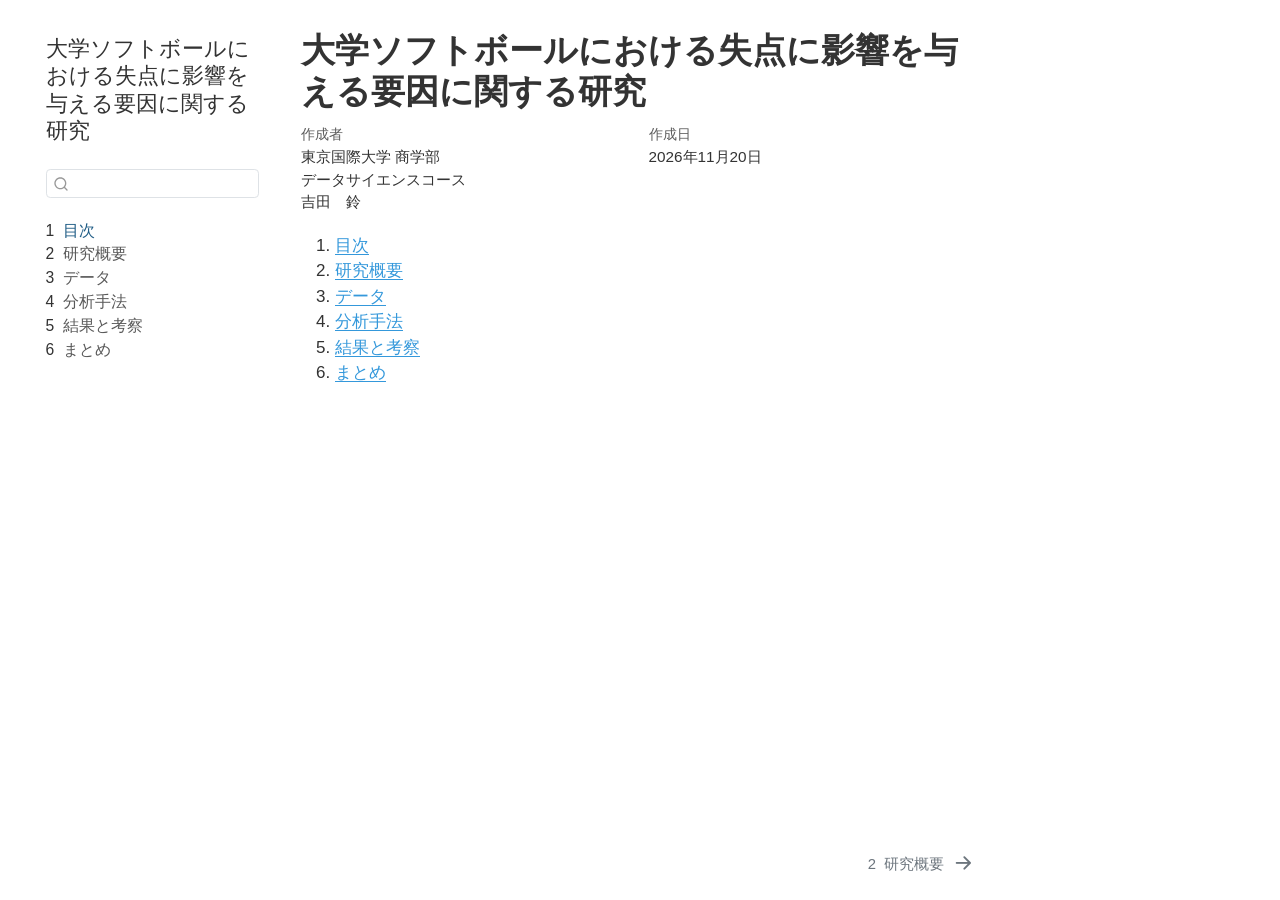
==== commit 9cbf03fa: "Built site for gh-pages" ====
--- a/index.html
+++ b/index.html
@@ -6,9 +6,9 @@
 
 <meta name="viewport" content="width=device-width, initial-scale=1.0, user-scalable=yes">
 
-<meta name="author" content="東京国際大学 商学部 データサイエンスコース 吉田 鈴">
-
-<title>東京都内シェアサイクル利用数の予測モデル構築に関する研究</title>
+<meta name="author" content="東京国際大学 商学部  データサイエンスコース 吉田　鈴">
+
+<title>大学ソフトボールにおける失点に影響を与える要因に関する研究</title>
 <style>
 
 code{white-space: pre-wrap;}
@@ -4008,7 +4008,7 @@
       <button type="button" class="quarto-btn-toggle btn" data-bs-toggle="collapse" role="button" data-bs-target=".quarto-sidebar-collapse-item" aria-controls="quarto-sidebar" aria-expanded="false" aria-label="サイドバーを切り替える" onclick="if (window.quartoToggleHeadroom) { window.quartoToggleHeadroom(); }">
         <i class="bi bi-layout-text-sidebar-reverse"></i>
       </button>
-        <nav class="quarto-page-breadcrumbs" aria-label="breadcrumb"><ol class="breadcrumb"><li class="breadcrumb-item"><a href="./index.html"><span class="chapter-number">1</span>&nbsp; <span class="chapter-title">大学ソフトボールにおける失点に影響を与える要因に関する研究</span></a></li></ol></nav>
+        <nav class="quarto-page-breadcrumbs" aria-label="breadcrumb"><ol class="breadcrumb"><li class="breadcrumb-item"><a href="./index.html"><span class="chapter-number">1</span>&nbsp; <span class="chapter-title">目次</span></a></li></ol></nav>
         <a class="flex-grow-1" role="navigation" data-bs-toggle="collapse" data-bs-target=".quarto-sidebar-collapse-item" aria-controls="quarto-sidebar" aria-expanded="false" aria-label="サイドバーを切り替える" onclick="if (window.quartoToggleHeadroom) { window.quartoToggleHeadroom(); }">      
         </a>
       <button type="button" class="btn quarto-search-button" aria-label="サーチ" onclick="window.quartoOpenSearch();">
@@ -4023,7 +4023,7 @@
   <nav id="quarto-sidebar" class="sidebar collapse collapse-horizontal quarto-sidebar-collapse-item sidebar-navigation floating overflow-auto">
     <div class="pt-lg-2 mt-2 text-left sidebar-header">
     <div class="sidebar-title mb-0 py-0">
-      <a href="./">東京都内シェアサイクル利用数の予測モデル構築に関する研究</a> 
+      <a href="./">大学ソフトボールにおける失点に影響を与える要因に関する研究</a> 
     </div>
       </div>
         <div class="mt-2 flex-shrink-0 align-items-center">
@@ -4036,7 +4036,7 @@
         <li class="sidebar-item">
   <div class="sidebar-item-container"> 
   <a href="./index.html" class="sidebar-item-text sidebar-link active">
- <span class="menu-text"><span class="chapter-number">1</span>&nbsp; <span class="chapter-title">大学ソフトボールにおける失点に影響を与える要因に関する研究</span></span></a>
+ <span class="menu-text"><span class="chapter-number">1</span>&nbsp; <span class="chapter-title">目次</span></span></a>
   </div>
 </li>
         <li class="sidebar-item">
@@ -4074,26 +4074,15 @@
 </nav>
 <div id="quarto-sidebar-glass" class="quarto-sidebar-collapse-item" data-bs-toggle="collapse" data-bs-target=".quarto-sidebar-collapse-item"></div>
 <!-- margin-sidebar -->
-    <div id="quarto-margin-sidebar" class="sidebar margin-sidebar">
-        <nav id="TOC" role="doc-toc" class="toc-active">
-    <h2 id="toc-title">目次</h2>
-   
-  <ul class="collapse">
-  <li><a href="#大学ソフトボールにおける失点に影響を与える要因に関する研究" id="toc-大学ソフトボールにおける失点に影響を与える要因に関する研究" class="nav-link active" data-scroll-target="#大学ソフトボールにおける失点に影響を与える要因に関する研究"><span class="header-section-number">1</span> 大学ソフトボールにおける失点に影響を与える要因に関する研究</a>
-  <ul class="collapse">
-  <li><a href="#リサーチクエスチョン" id="toc-リサーチクエスチョン" class="nav-link" data-scroll-target="#リサーチクエスチョン"><span class="header-section-number">1.1</span> リサーチクエスチョン</a></li>
-  <li><a href="#仮説" id="toc-仮説" class="nav-link" data-scroll-target="#仮説"><span class="header-section-number">1.2</span> 仮説</a></li>
-  <li><a href="#現在の困りごと" id="toc-現在の困りごと" class="nav-link" data-scroll-target="#現在の困りごと"><span class="header-section-number">1.3</span> 現在の困りごと</a></li>
-  </ul></li>
-  </ul>
-</nav>
+    <div id="quarto-margin-sidebar" class="sidebar margin-sidebar zindex-bottom">
+        
     </div>
 <!-- main -->
 <main class="content" id="quarto-document-content">
 
 <header id="title-block-header" class="quarto-title-block default">
 <div class="quarto-title">
-<h1 class="title">東京都内シェアサイクル利用数の予測モデル構築に関する研究</h1>
+<h1 class="title">大学ソフトボールにおける失点に影響を与える要因に関する研究</h1>
 </div>
 
 
@@ -4103,14 +4092,14 @@
     <div>
     <div class="quarto-title-meta-heading">作成者</div>
     <div class="quarto-title-meta-contents">
-             <p>東京国際大学 商学部 データサイエンスコース 吉田 鈴 </p>
+             <p>東京国際大学 商学部 <br>データサイエンスコース<br>吉田　鈴 </p>
           </div>
   </div>
     
     <div>
     <div class="quarto-title-meta-heading">作成日</div>
     <div class="quarto-title-meta-contents">
-      <p class="date">2026年11月05日</p>
+      <p class="date">2026年11月20日</p>
     </div>
   </div>
   
@@ -4122,103 +4111,16 @@
 </header>
 
 
-<section id="大学ソフトボールにおける失点に影響を与える要因に関する研究" class="level1" data-number="1">
-<h1 data-number="1"><span class="header-section-number">1</span> 大学ソフトボールにおける失点に影響を与える要因に関する研究</h1>
-<section id="リサーチクエスチョン" class="level2" data-number="1.1">
-<h2 data-number="1.1" class="anchored" data-anchor-id="リサーチクエスチョン"><span class="header-section-number">1.1</span> リサーチクエスチョン</h2>
-<p>大学ソフトボールにおいて、投球内容や守備に関する指標は失点とどのように関連しているのか。また、それぞれの指標は失点とどの程度の関連を示すのか。</p>
-</section>
-<section id="仮説" class="level2" data-number="1.2">
-<h2 data-number="1.2" class="anchored" data-anchor-id="仮説"><span class="header-section-number">1.2</span> 仮説</h2>
-<table class="caption-top table">
-<thead>
-<tr class="header">
-<th>仮説</th>
-<th>予想する関係</th>
-</tr>
-</thead>
-<tbody>
-<tr class="odd">
-<td>被安打数が多いほど、失点が多くなる</td>
-<td>正の関連</td>
-</tr>
-<tr class="even">
-<td>与四球数が多い試合ほど、失点が多くなる</td>
-<td>正の関連）</td>
-</tr>
-<tr class="odd">
-<td>奪三振数が多い試合ほど、失点が少なくなる</td>
-<td>負の関連</td>
-</tr>
-<tr class="even">
-<td>失策数が多い試合ほど、失点が多くなる</td>
-<td>正の関連</td>
-</tr>
-<tr class="odd">
-<td>総投球数が多い試合ほど、失点が多くなる</td>
-<td>正の関連</td>
-</tr>
-</tbody>
-</table>
-<p>被安打数と失点</p>
-<p>被安打が増えると、相手打者の出塁機会が増えるため、失点も増加すると予想する。</p>
-<p>与四球数と失点</p>
-<p>与四球が増えると、打者に安打を打たれなくても出塁を許すことになるため、失点が増加すると予想する。</p>
-<p>奪三振数と失点</p>
-<p>奪三振が増えると、打球を通じた出塁や進塁を防ぐ機会が増えるため、失点は減少すると予想する。</p>
-<p>失策数と失点</p>
-<p>失策が増えると、守備側がアウトを取る機会を逃したり、走者の進塁を許したりするため、失点が増加すると予想する。</p>
-<p>総投球数と失点</p>
-<p>総投球数が増えると、投手が多くの打者と対戦している可能性や、攻撃を長く続けられている可能性があるため、失点が増加すると予想する。 ## データ</p>
-<table class="caption-top table">
-<colgroup>
-<col style="width: 50%">
-<col style="width: 50%">
-</colgroup>
-<thead>
-<tr class="header">
-<th>項目</th>
-<th>内容</th>
-</tr>
-</thead>
-<tbody>
-<tr class="odd">
-<td>何を</td>
-<td>試合ごとの総投球数、失策、与四球、奪三振、被安打、失点、得点、勝敗（11項目）</td>
-</tr>
-<tr class="even">
-<td>どこから</td>
-<td><code>autumn.csv</code>（試合記録）</td>
-</tr>
-<tr class="odd">
-<td>何件</td>
-<td>大学ソフトボール 20試合（1試合1行）</td>
-</tr>
-<tr class="even">
-<td>目的変数</td>
-<td>失点（<code>Runs_Allowed</code>）</td>
-</tr>
-<tr class="odd">
-<td>説明変数</td>
-<td>総投球数、失策、与四球、奪三振、被安打</td>
-</tr>
-<tr class="even">
-<td>除外した変数</td>
-<td>得点、得失点差、勝敗（失点そのものを含む、または結果を表すため）</td>
-</tr>
-</tbody>
-</table>
-<ul>
-<li>前半10試合はすべて勝ち、後半10試合はすべて負けという構成になっている。</li>
-</ul>
-</section>
-<section id="現在の困りごと" class="level2" data-number="1.3">
-<h2 data-number="1.3" class="anchored" data-anchor-id="現在の困りごと"><span class="header-section-number">1.3</span> 現在の困りごと</h2>
-<p>分析結果をどのように解釈するか - 指標と失点に関連が見られたとしても、その指標が失点の直接的な原因であるとは限らない。 - 分析結果から何が分かり、チームの改善にどう活用できるのかを考える必要がある。</p>
-
-
-</section>
-</section>
+<ol type="1">
+<li><a href="./index.html">目次</a></li>
+<li><a href="./01_研究概要.html">研究概要</a></li>
+<li><a href="./02_データ.html">データ</a></li>
+<li><a href="./03_分析手法.html">分析手法</a></li>
+<li><a href="./04_結果と考察.html">結果と考察</a></li>
+<li><a href="./05_まとめ.html">まとめ</a></li>
+</ol>
+
+
 
 </main> <!-- /main -->
 <script id="quarto-html-after-body" type="application/javascript">
